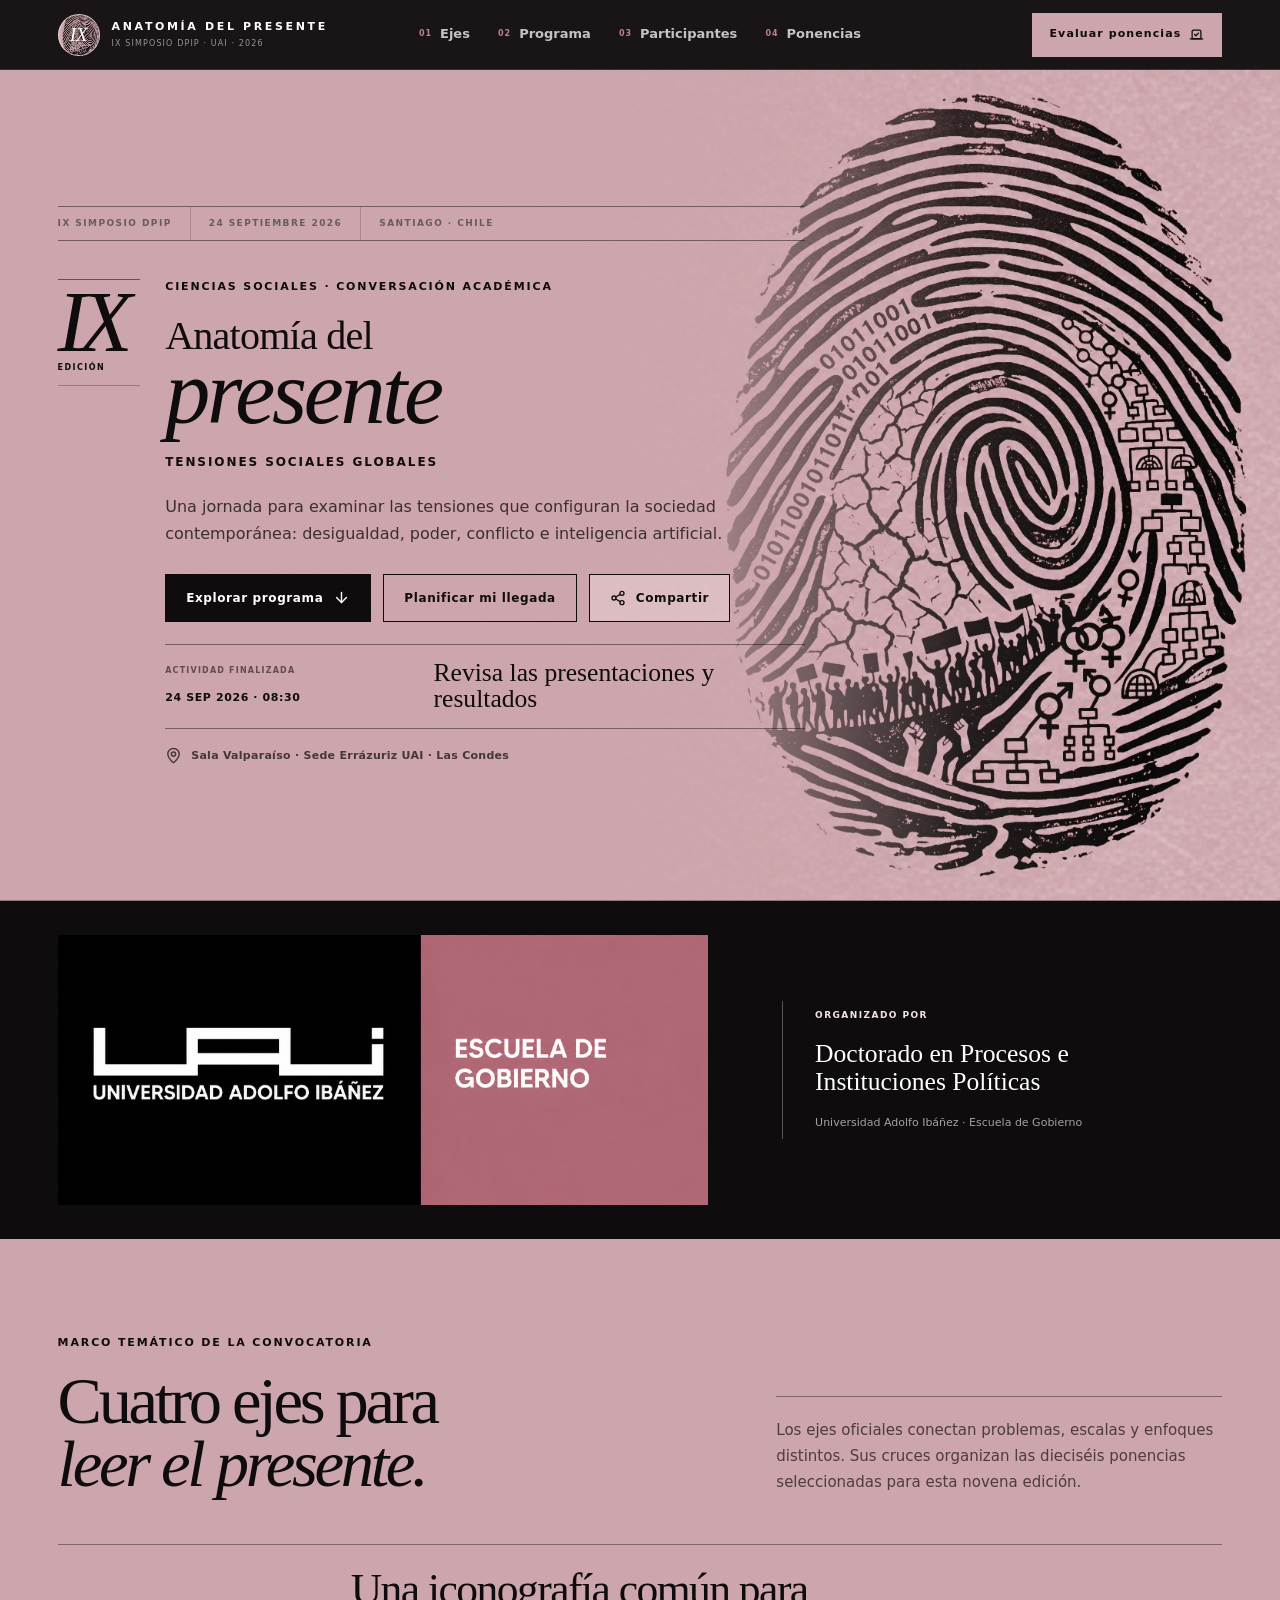
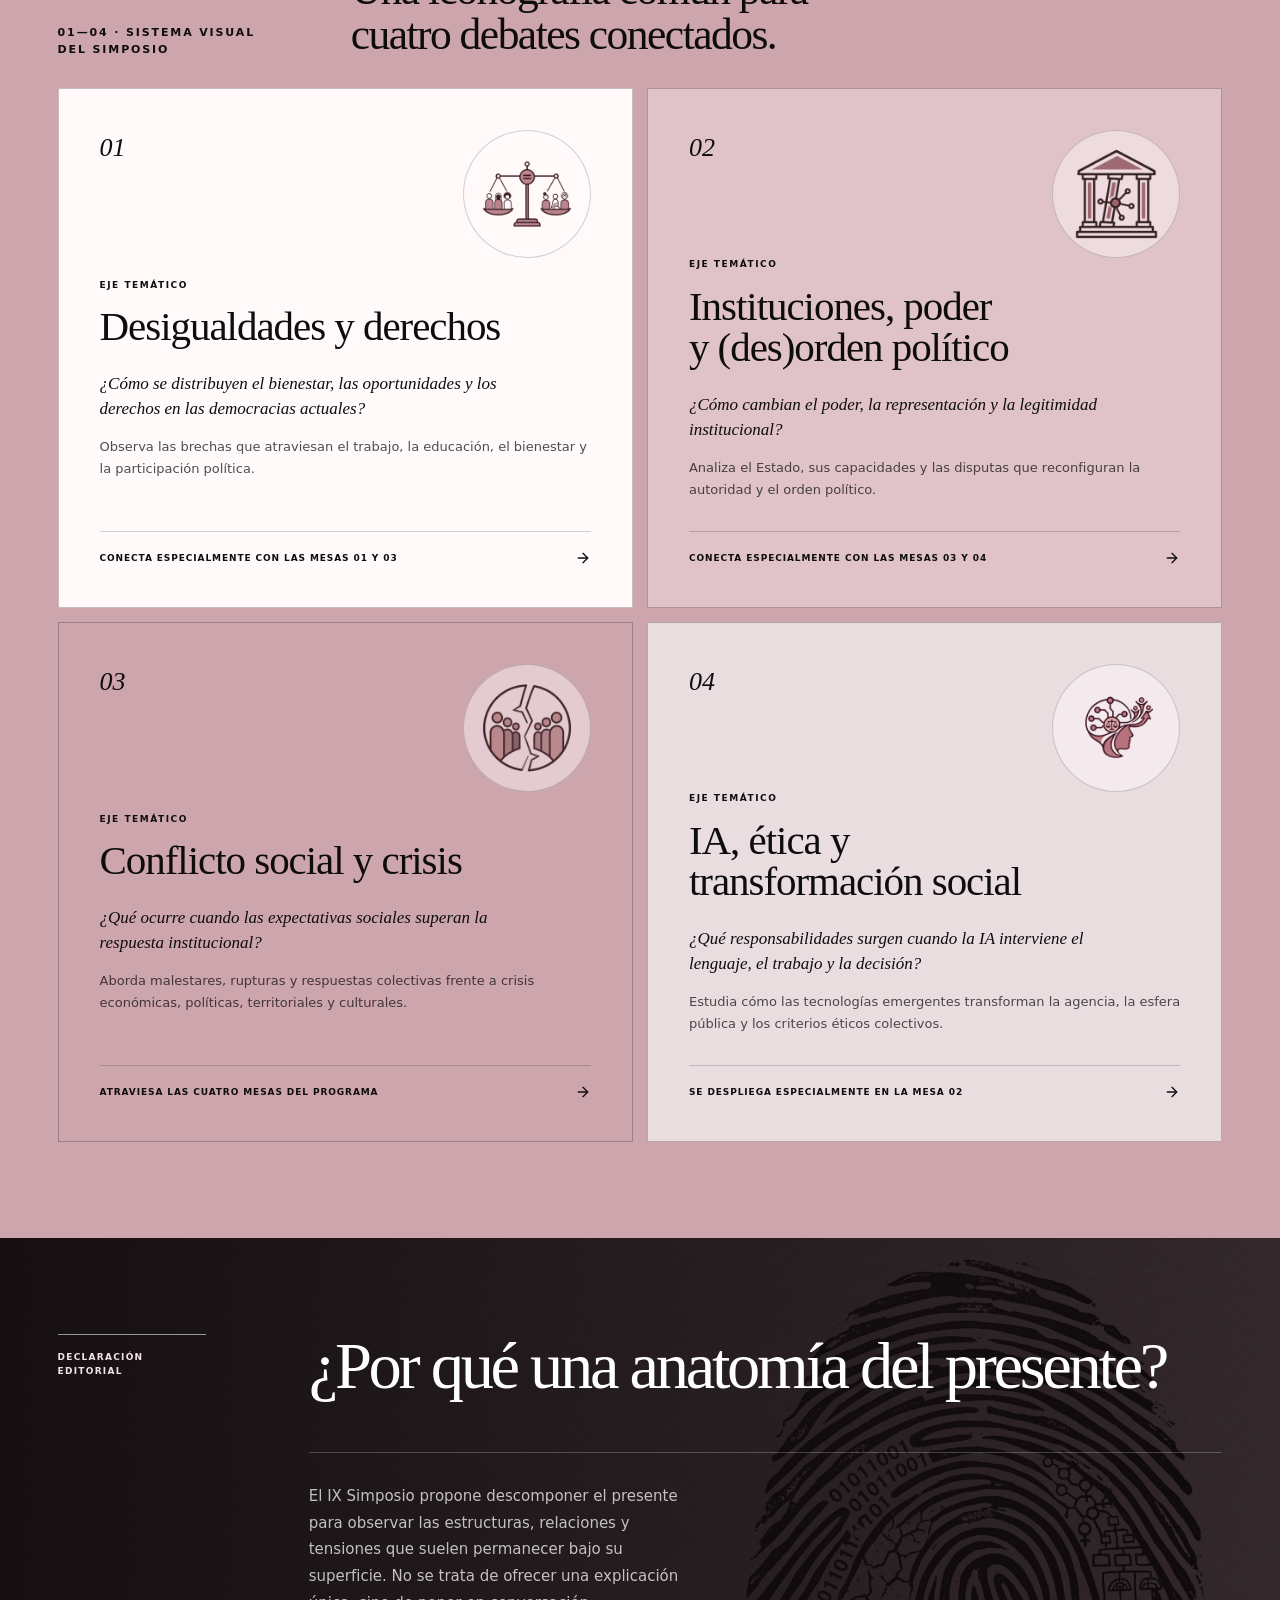
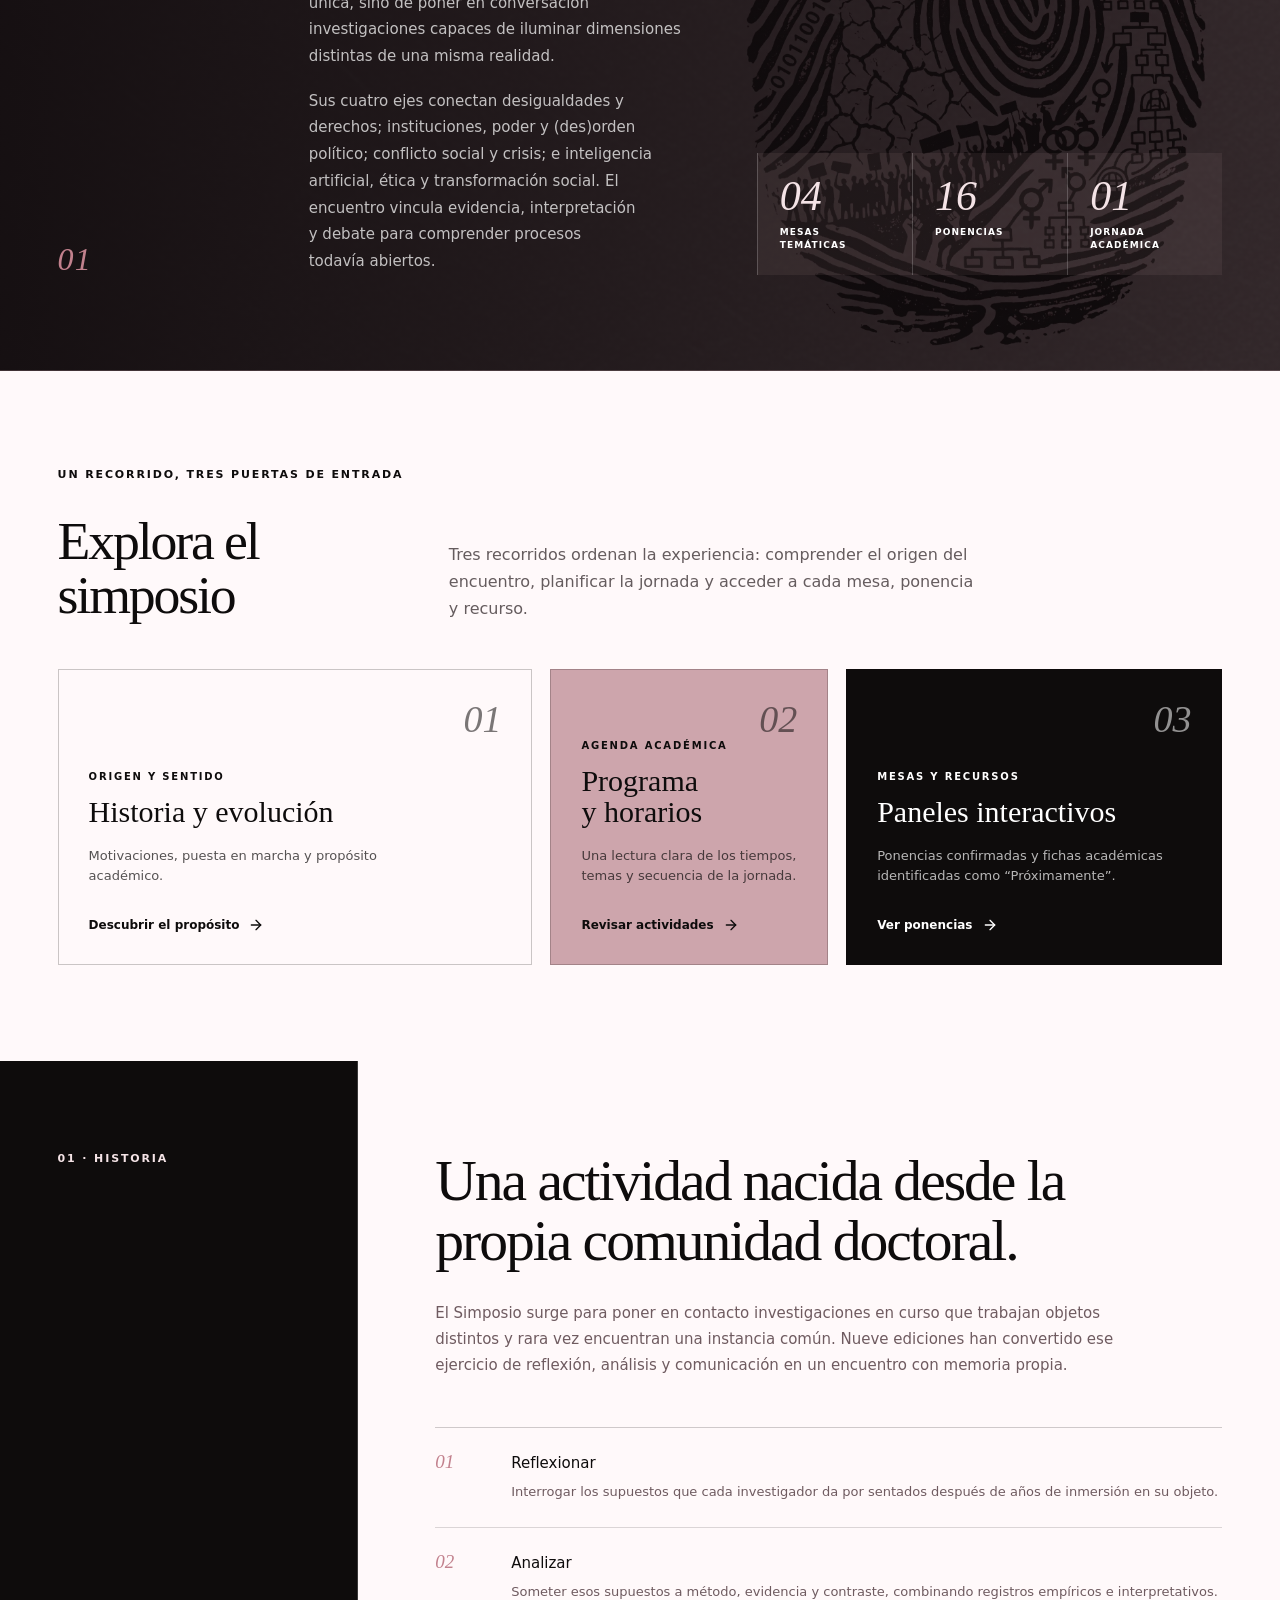
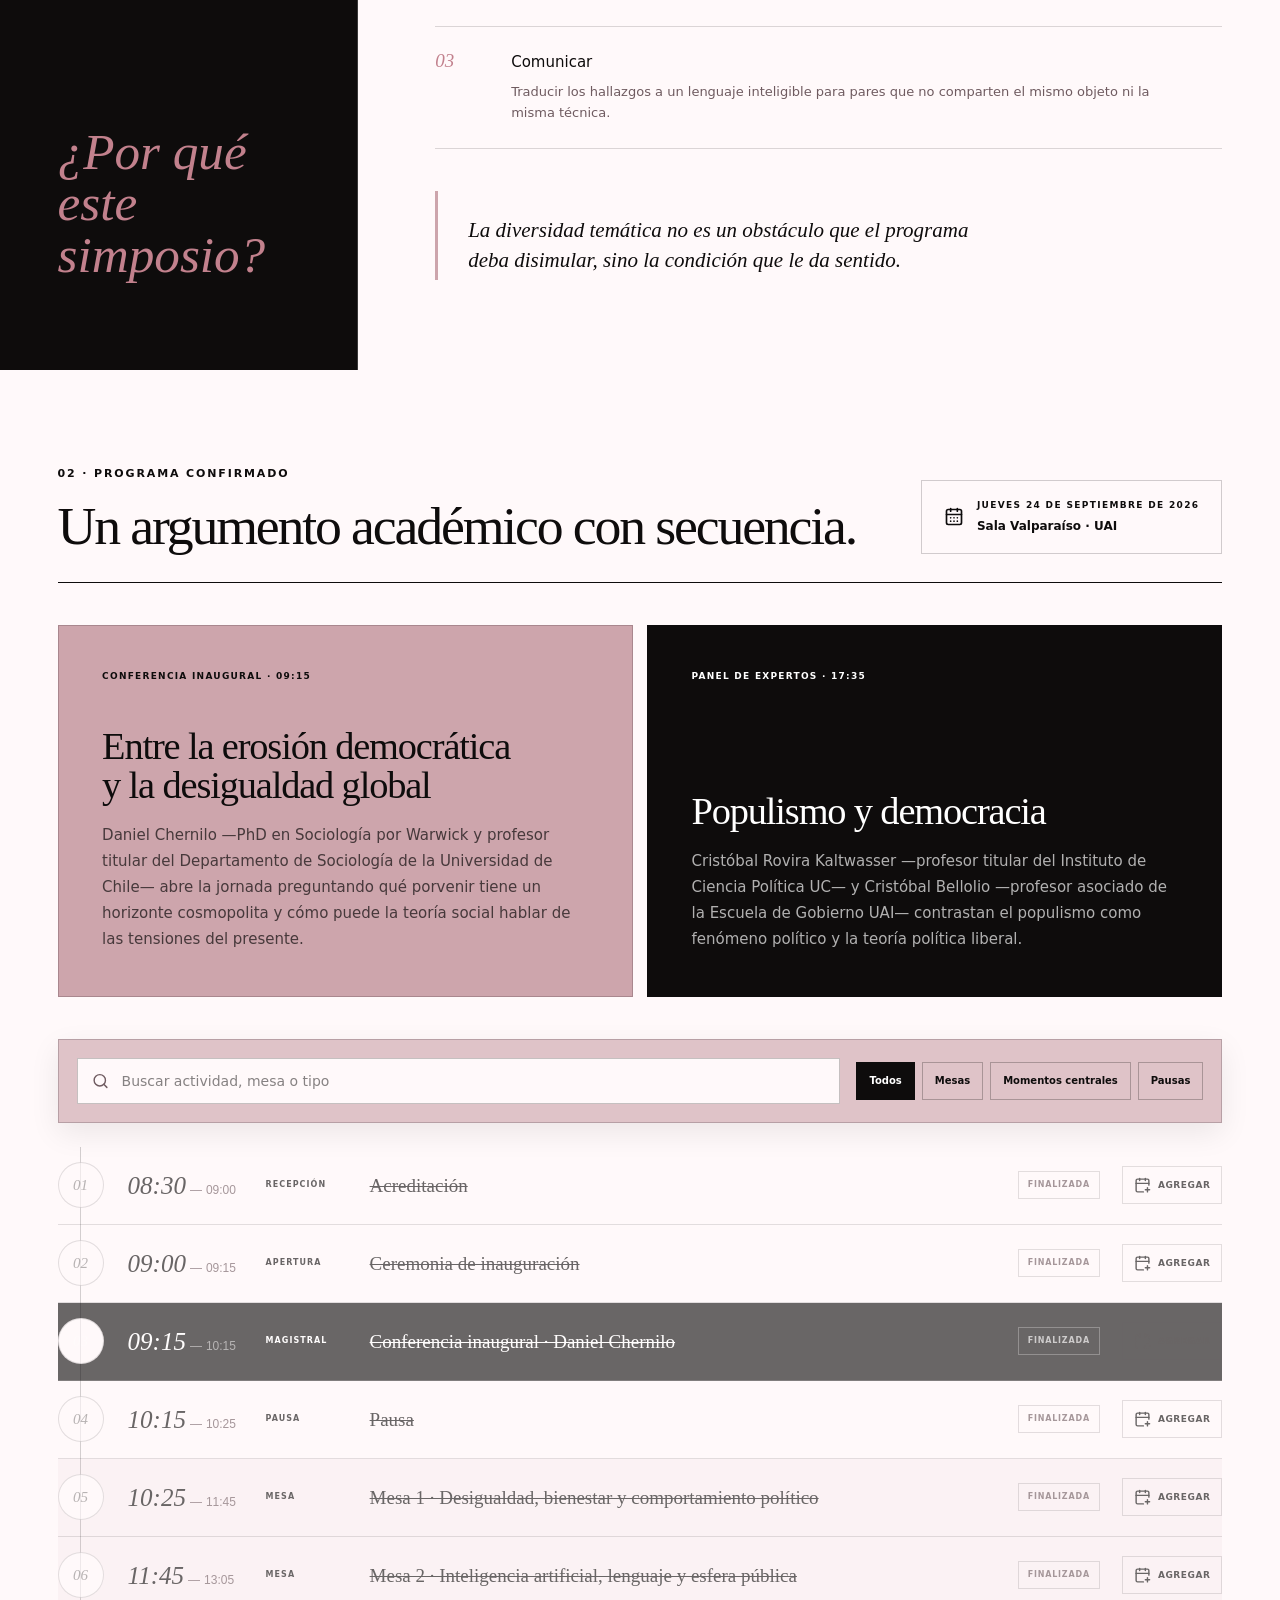
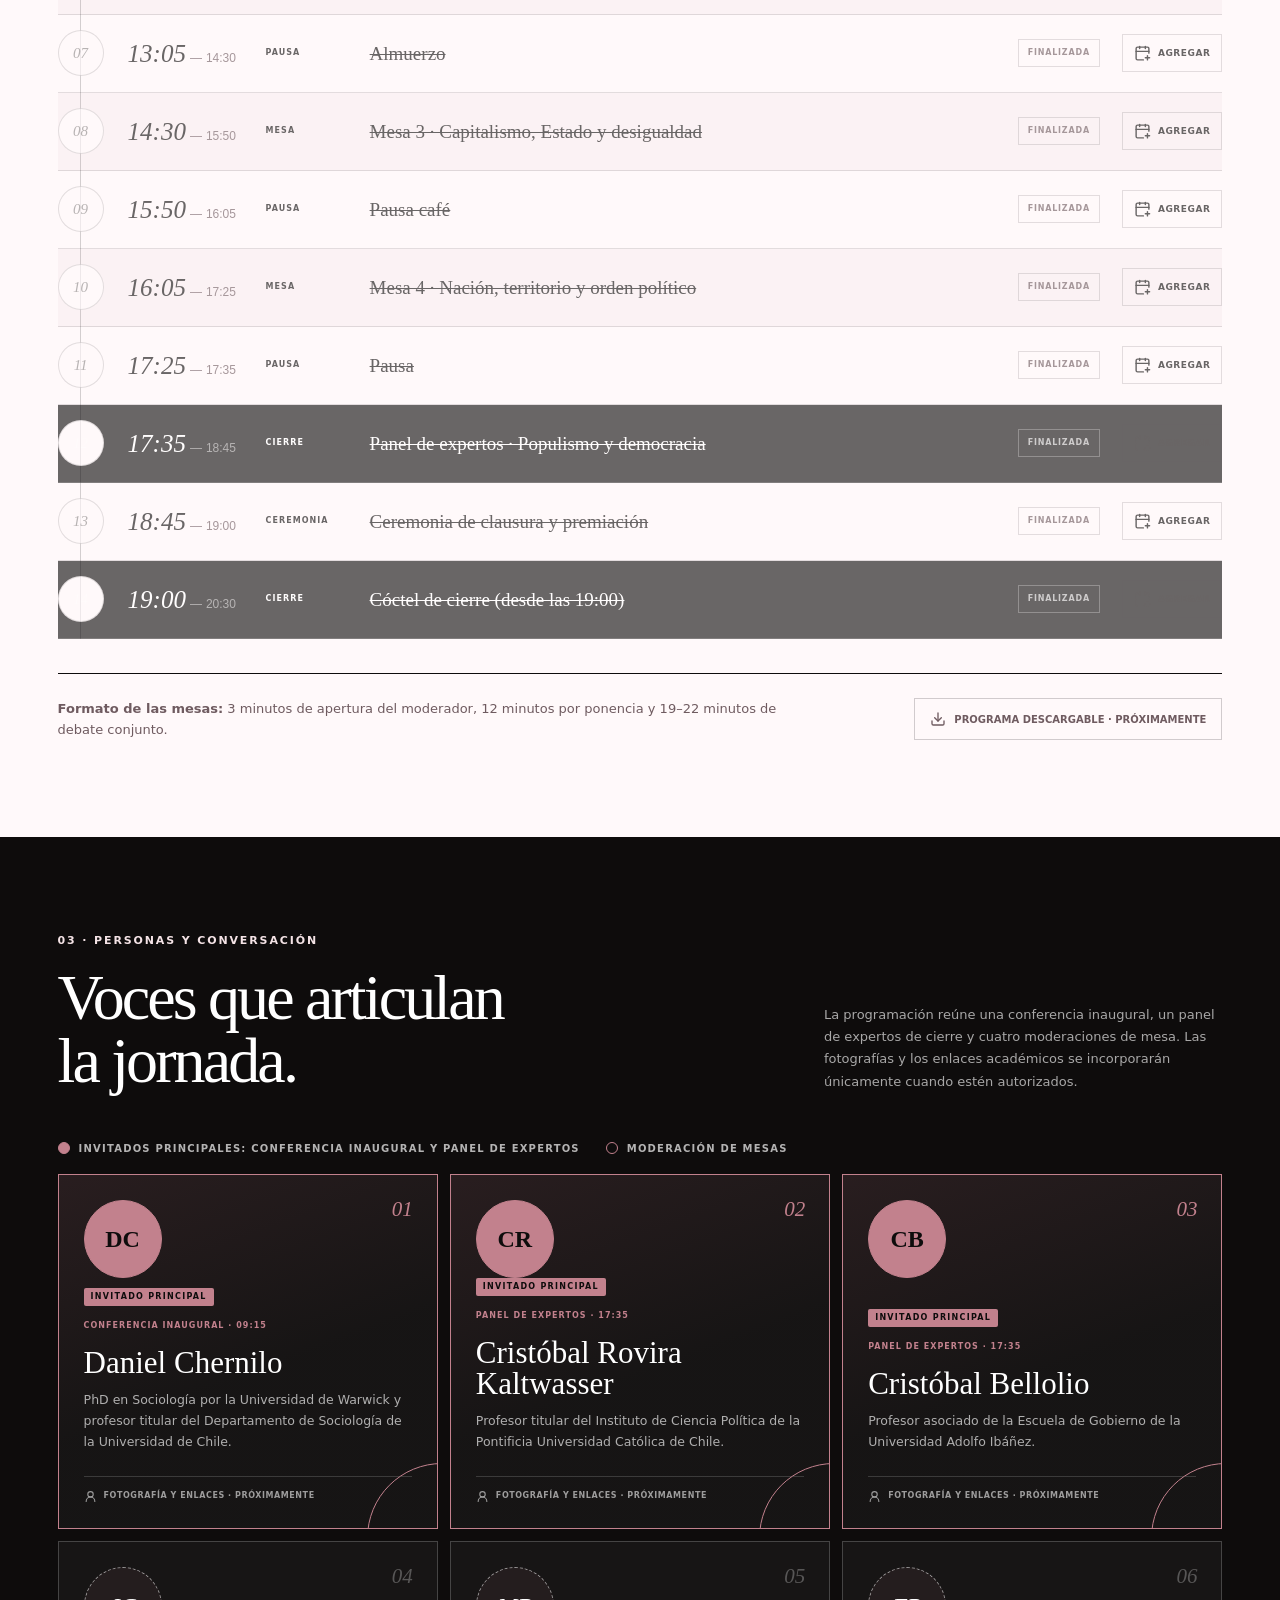
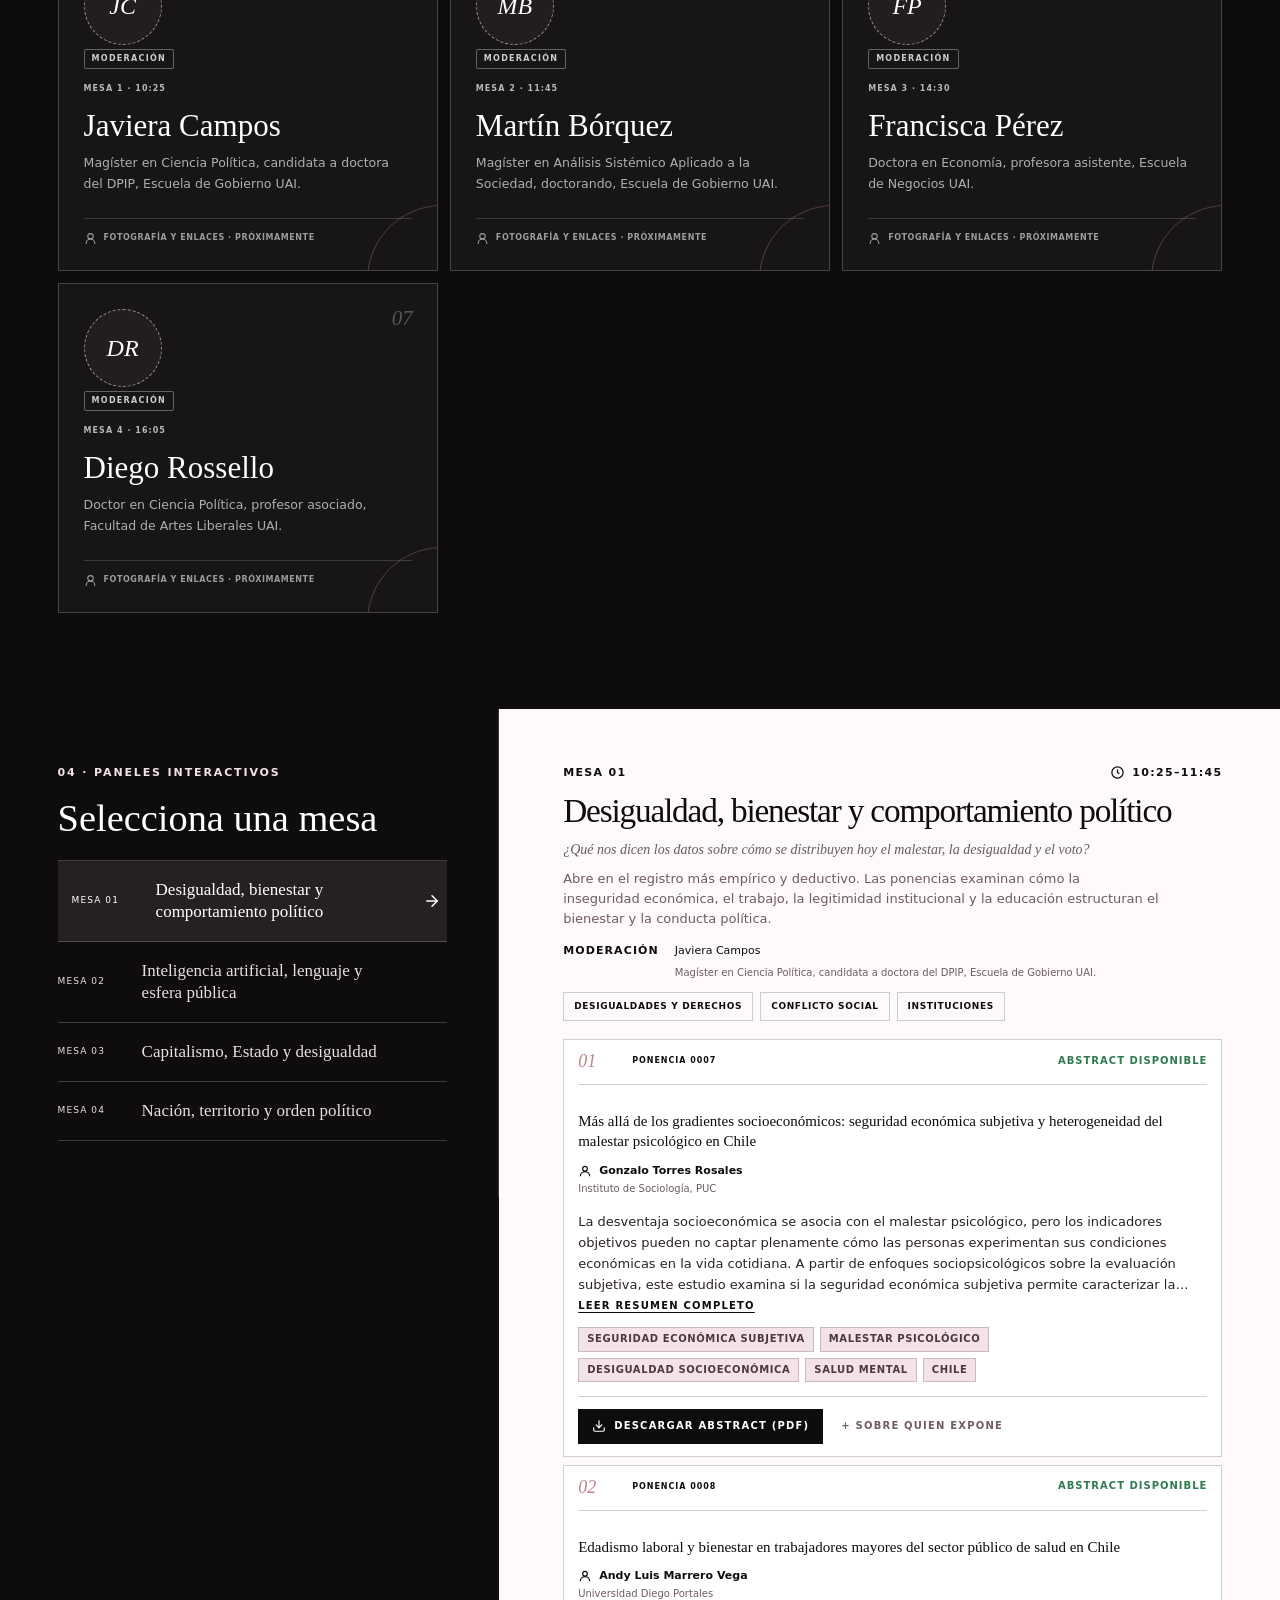
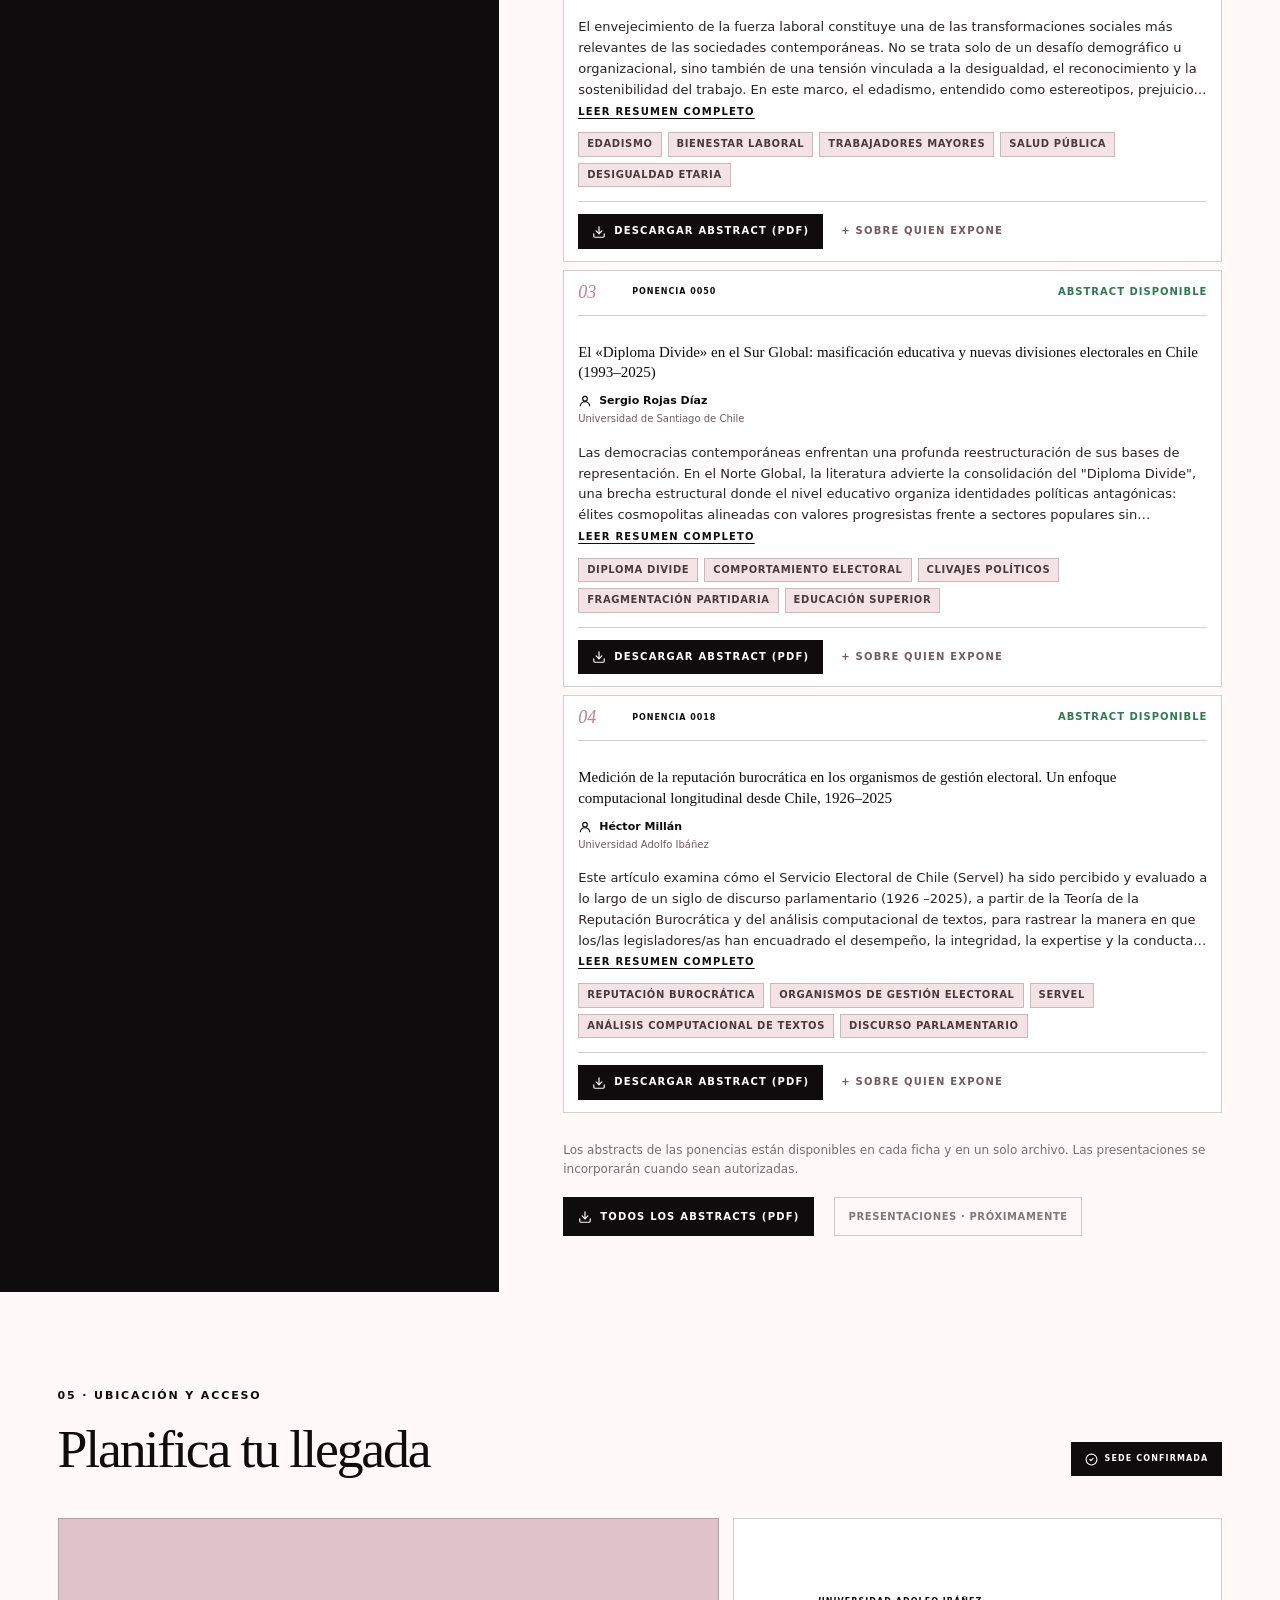
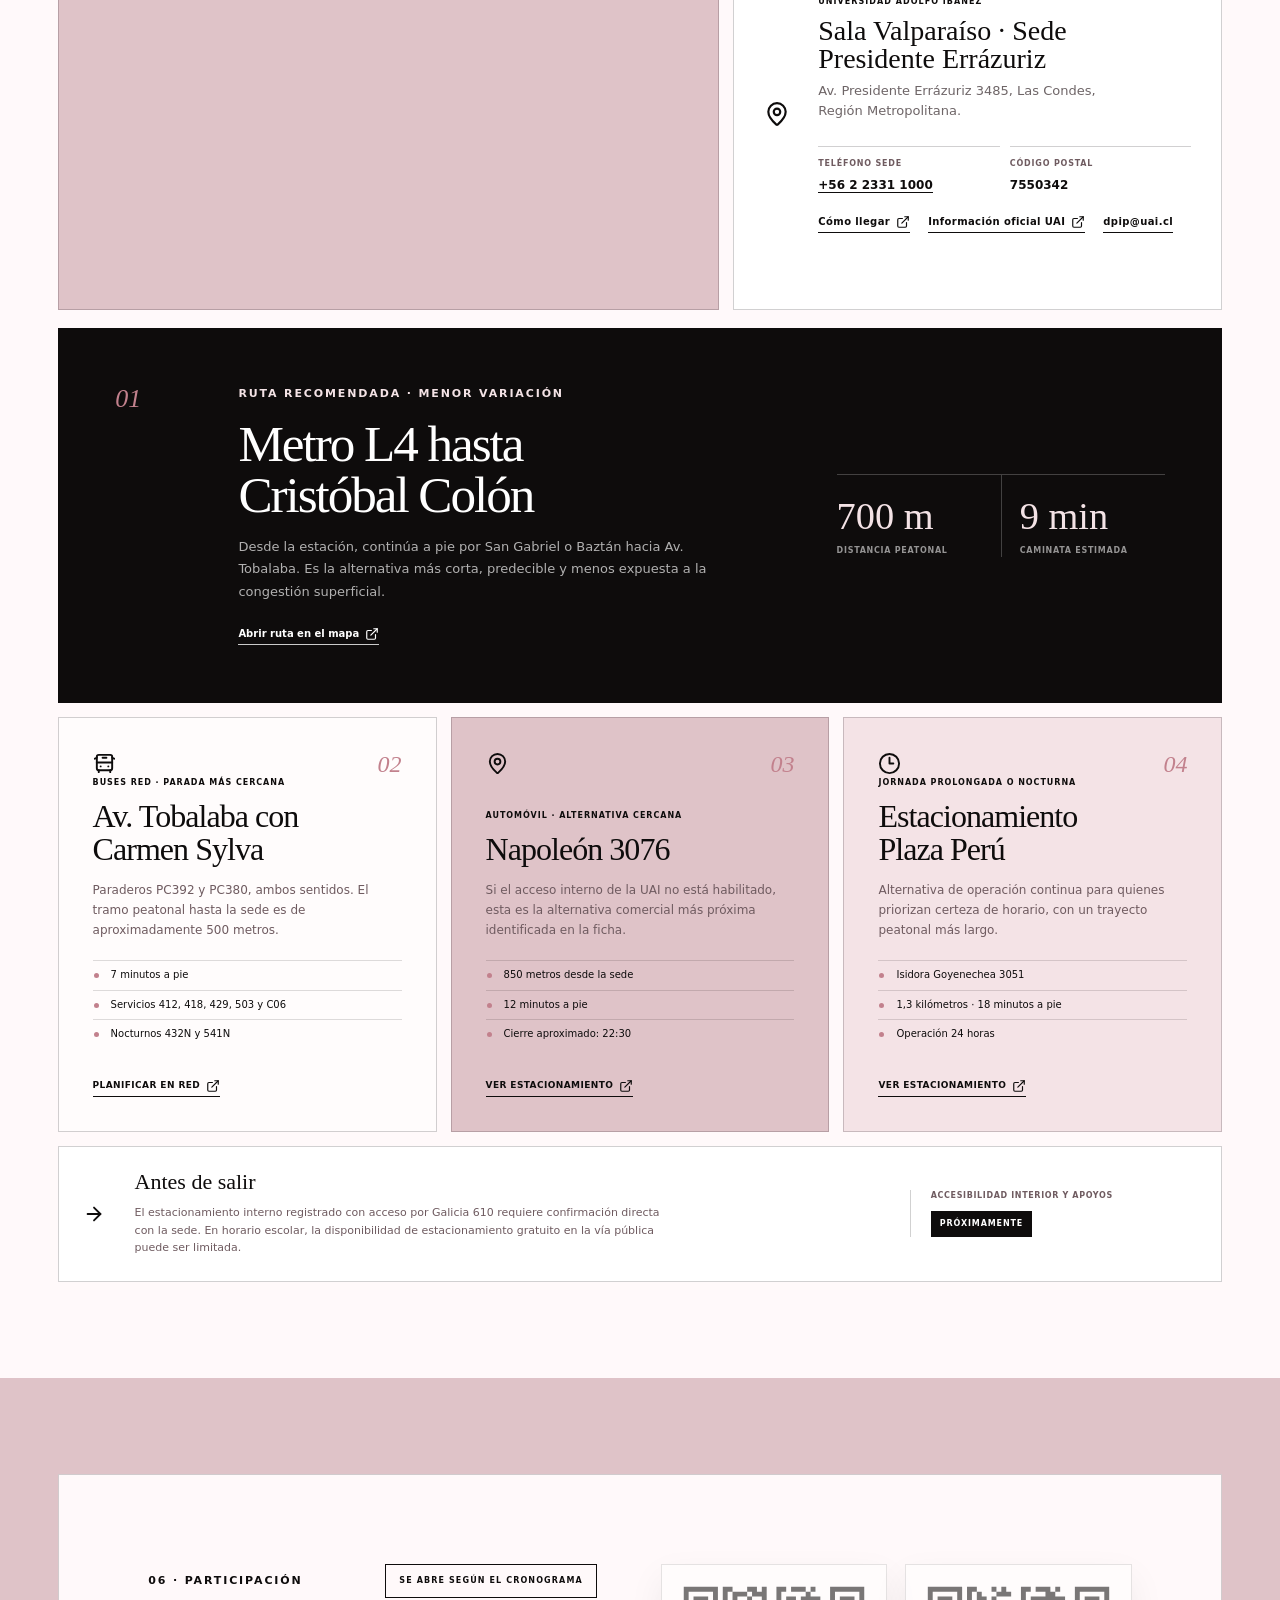
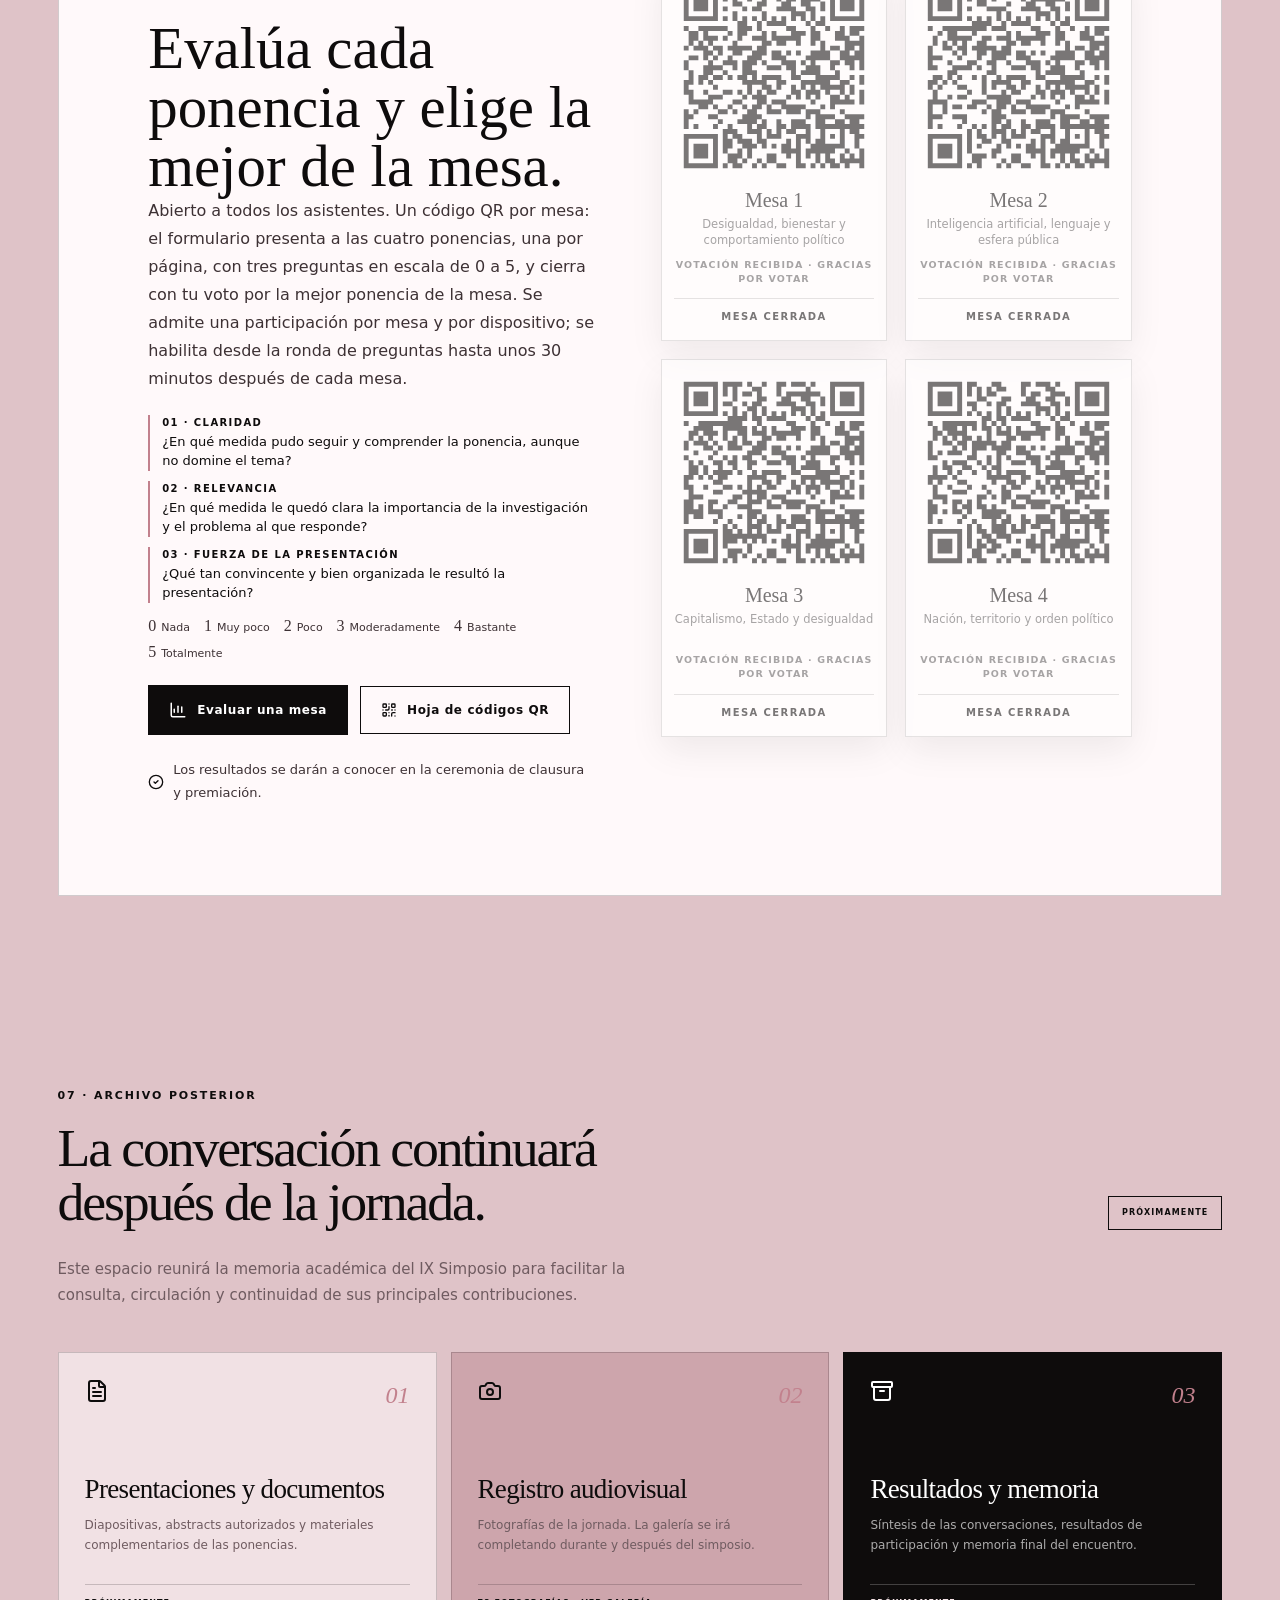
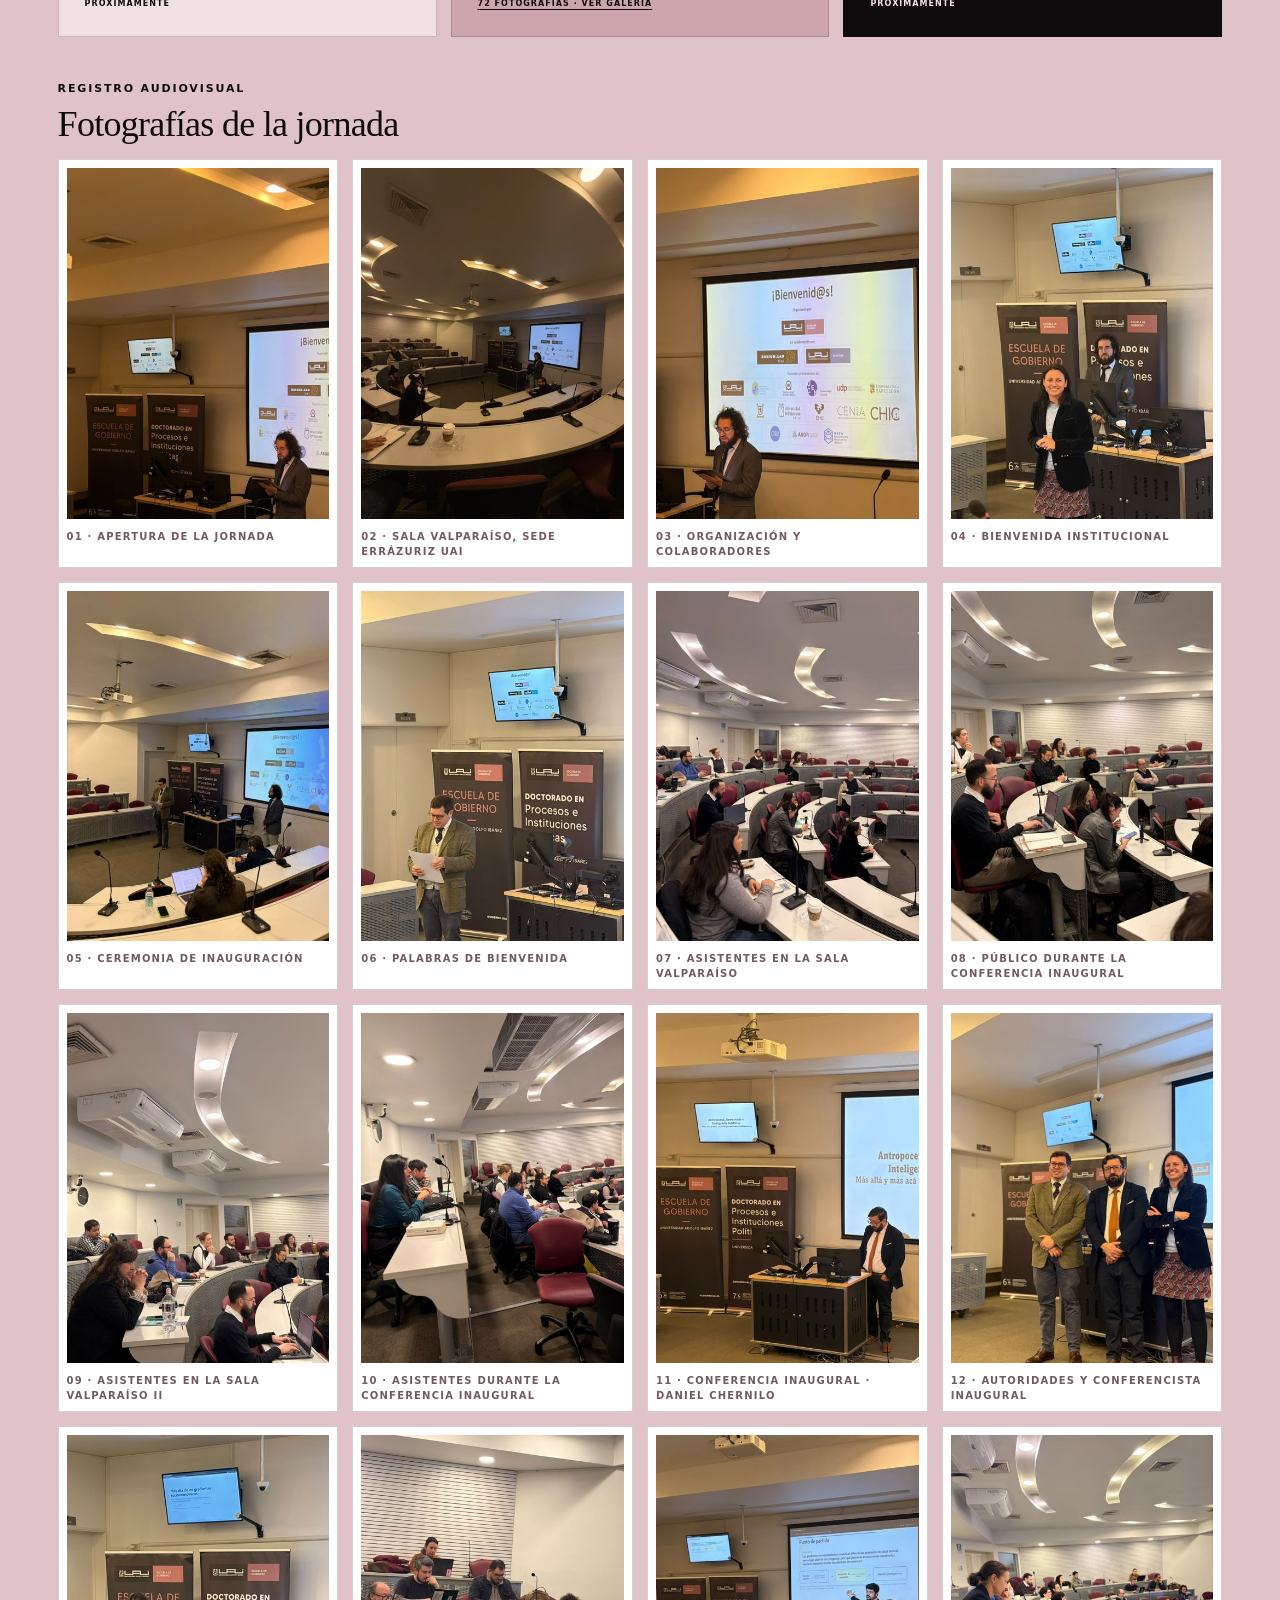
==== index.html @ 87718dfd "Galería: Mesa 4, ponencia de Paz Orellana (fotos 71 y 72) Co-Authored-By: Claude Opus 5.5 <noreply@a" ====
<!DOCTYPE html><html lang="es" data-version="descargable"><head><meta charSet="utf-8"/><meta name="viewport" content="width=device-width, initial-scale=1"/><title>IX Simposio DPIP | Anatomía del presente</title><meta name="description" content="Tensiones sociales globales: desigualdades y derechos; instituciones y poder; conflicto y crisis; IA, ética y transformación social."/><meta name="robots" content="index, follow"/><meta property="og:title" content="IX Simposio · Anatomía del presente"/><meta property="og:description" content="Tensiones sociales globales · 24 de septiembre de 2026 · Escuela de Gobierno UAI."/><meta property="og:url" content="https://osvaldomanan.github.io/IX-Simposio-DPIP/"/><meta property="og:site_name" content="IX Simposio DPIP"/><meta property="og:type" content="website"/><meta property="og:locale" content="es_CL"/><meta property="og:image" content="https://osvaldomanan.github.io/IX-Simposio-DPIP/assets/og-simposio.jpg"/><meta property="og:image:width" content="1200"/><meta property="og:image:height" content="630"/><meta property="og:image:alt" content="IX Simposio Anatomía del presente"/><meta name="twitter:card" content="summary_large_image"/><meta name="twitter:title" content="IX Simposio · Anatomía del presente"/><meta name="twitter:description" content="Tensiones sociales globales · 24 de septiembre de 2026 · Escuela de Gobierno UAI."/><meta name="twitter:image" content="https://osvaldomanan.github.io/IX-Simposio-DPIP/assets/og-simposio.jpg"/><link rel="shortcut icon" href="favicon.svg"/><link rel="icon" href="favicon.svg" type="image/svg+xml"/><link rel="canonical" href="https://osvaldomanan.github.io/IX-Simposio-DPIP/"/>
<style>/*! tailwindcss v4.2.1 | MIT License | https://tailwindcss.com */
@layer properties{@supports (((-webkit-hyphens:none)) and (not (margin-trim:inline))) or ((-moz-orient:inline) and (not (color:rgb(from red r g b)))){:root,:host{--shimmer-angle:20deg}*,:before,:after,::backdrop{--tw-translate-x:0;--tw-translate-y:0;--tw-translate-z:0;--tw-rotate-x:initial;--tw-rotate-y:initial;--tw-rotate-z:initial;--tw-skew-x:initial;--tw-skew-y:initial;--tw-scroll-snap-strictness:proximity;--tw-space-x-reverse:0;--tw-border-style:solid;--tw-leading:initial;--tw-font-weight:initial;--tw-tracking:initial;--tw-ordinal:initial;--tw-slashed-zero:initial;--tw-numeric-figure:initial;--tw-numeric-spacing:initial;--tw-numeric-fraction:initial;--tw-shadow:0 0 #0000;--tw-shadow-color:initial;--tw-shadow-alpha:100%;--tw-inset-shadow:0 0 #0000;--tw-inset-shadow-color:initial;--tw-inset-shadow-alpha:100%;--tw-ring-color:initial;--tw-ring-shadow:0 0 #0000;--tw-inset-ring-color:initial;--tw-inset-ring-shadow:0 0 #0000;--tw-ring-inset:initial;--tw-ring-offset-width:0px;--tw-ring-offset-color:#fff;--tw-ring-offset-shadow:0 0 #0000;--tw-outline-style:solid;--tw-blur:initial;--tw-brightness:initial;--tw-contrast:initial;--tw-grayscale:initial;--tw-hue-rotate:initial;--tw-invert:initial;--tw-opacity:initial;--tw-saturate:initial;--tw-sepia:initial;--tw-drop-shadow:initial;--tw-drop-shadow-color:initial;--tw-drop-shadow-alpha:100%;--tw-drop-shadow-size:initial;--tw-duration:initial;--tw-ease:initial;--tw-content:"";--tw-scale-x:1;--tw-scale-y:1;--tw-scale-z:1;--tw-animation-delay:0s;--tw-animation-direction:normal;--tw-animation-duration:initial;--tw-animation-fill-mode:none;--tw-animation-iteration-count:1;--tw-enter-blur:0;--tw-enter-opacity:1;--tw-enter-rotate:0;--tw-enter-scale:1;--tw-enter-translate-x:0;--tw-enter-translate-y:0;--tw-exit-blur:0;--tw-exit-opacity:1;--tw-exit-rotate:0;--tw-exit-scale:1;--tw-exit-translate-x:0;--tw-exit-translate-y:0;--scroll-fade-t:0px;--scroll-fade-b:0px;--scroll-fade-s:0px;--scroll-fade-e:0px;--scroll-fade-mask:initial;--shimmer-image:initial;--shimmer-text-fill:initial}}}@layer theme{:root,:host{--font-sans:ui-sans-serif, system-ui, sans-serif, "Apple Color Emoji", "Segoe UI Emoji", "Segoe UI Symbol", "Noto Color Emoji";--font-mono:ui-monospace, SFMono-Regular, Menlo, Monaco, Consolas, "Liberation Mono", "Courier New", monospace;--color-black:#000;--color-white:#fff;--spacing:.25rem;--container-xs:20rem;--container-sm:24rem;--container-lg:32rem;--text-xs:.75rem;--text-xs--line-height:calc(1 / .75);--text-sm:.875rem;--text-sm--line-height:calc(1.25 / .875);--text-base:1rem;--text-base--line-height:calc(1.5 / 1);--text-lg:1.125rem;--text-lg--line-height:calc(1.75 / 1.125);--font-weight-normal:400;--font-weight-medium:500;--font-weight-semibold:600;--tracking-tight:-.025em;--tracking-widest:.1em;--leading-tight:1.25;--leading-snug:1.375;--leading-normal:1.5;--leading-relaxed:1.625;--radius-xs:.125rem;--radius-sm:.25rem;--radius-md:.375rem;--radius-lg:.5rem;--radius-xl:.75rem;--ease-in-out:cubic-bezier(.4, 0, .2, 1);--animate-spin:spin 1s linear infinite;--animate-pulse:pulse 2s cubic-bezier(.4, 0, .6, 1) infinite;--aspect-video:16 / 9;--default-transition-duration:.15s;--default-transition-timing-function:cubic-bezier(.4, 0, .2, 1);--default-font-family:var(--font-sans);--default-mono-font-family:var(--font-mono)}}@layer base{*,:after,:before,::backdrop{box-sizing:border-box;border:0 solid;margin:0;padding:0}::file-selector-button{box-sizing:border-box;border:0 solid;margin:0;padding:0}html,:host{-webkit-text-size-adjust:100%;tab-size:4;line-height:1.5;font-family:var(--default-font-family,ui-sans-serif, system-ui, sans-serif, "Apple Color Emoji", "Segoe UI Emoji", "Segoe UI Symbol", "Noto Color Emoji");font-feature-settings:var(--default-font-feature-settings,normal);font-variation-settings:var(--default-font-variation-settings,normal);-webkit-tap-highlight-color:transparent}hr{height:0;color:inherit;border-top-width:1px}abbr:where([title]){-webkit-text-decoration:underline dotted;text-decoration:underline dotted}h1,h2,h3,h4,h5,h6{font-size:inherit;font-weight:inherit}a{color:inherit;-webkit-text-decoration:inherit;-webkit-text-decoration:inherit;-webkit-text-decoration:inherit;-webkit-text-decoration:inherit;text-decoration:inherit}b,strong{font-weight:bolder}code,kbd,samp,pre{font-family:var(--default-mono-font-family,ui-monospace, SFMono-Regular, Menlo, Monaco, Consolas, "Liberation Mono", "Courier New", monospace);font-feature-settings:var(--default-mono-font-feature-settings,normal);font-variation-settings:var(--default-mono-font-variation-settings,normal);font-size:1em}small{font-size:80%}sub,sup{vertical-align:baseline;font-size:75%;line-height:0;position:relative}sub{bottom:-.25em}sup{top:-.5em}table{text-indent:0;border-color:inherit;border-collapse:collapse}:-moz-focusring{outline:auto}progress{vertical-align:baseline}summary{display:list-item}ol,ul,menu{list-style:none}img,svg,video,canvas,audio,iframe,embed,object{vertical-align:middle;display:block}img,video{max-width:100%;height:auto}button,input,select,optgroup,textarea{font:inherit;font-feature-settings:inherit;font-variation-settings:inherit;letter-spacing:inherit;color:inherit;opacity:1;background-color:#0000;border-radius:0}::file-selector-button{font:inherit;font-feature-settings:inherit;font-variation-settings:inherit;letter-spacing:inherit;color:inherit;opacity:1;background-color:#0000;border-radius:0}:where(select:is([multiple],[size])) optgroup{font-weight:bolder}:where(select:is([multiple],[size])) optgroup option{padding-inline-start:20px}::file-selector-button{margin-inline-end:4px}::placeholder{opacity:1}@supports (not ((-webkit-appearance:-apple-pay-button))) or (contain-intrinsic-size:1px){::placeholder{color:currentColor}@supports (color:color-mix(in lab, red, red)){::placeholder{color:color-mix(in oklab, currentcolor 50%, transparent)}}}textarea{resize:vertical}::-webkit-search-decoration{-webkit-appearance:none}::-webkit-date-and-time-value{min-height:1lh;text-align:inherit}::-webkit-datetime-edit{display:inline-flex}::-webkit-datetime-edit-fields-wrapper{padding:0}::-webkit-datetime-edit{padding-block:0}::-webkit-datetime-edit-year-field{padding-block:0}::-webkit-datetime-edit-month-field{padding-block:0}::-webkit-datetime-edit-day-field{padding-block:0}::-webkit-datetime-edit-hour-field{padding-block:0}::-webkit-datetime-edit-minute-field{padding-block:0}::-webkit-datetime-edit-second-field{padding-block:0}::-webkit-datetime-edit-millisecond-field{padding-block:0}::-webkit-datetime-edit-meridiem-field{padding-block:0}::-webkit-calendar-picker-indicator{line-height:1}:-moz-ui-invalid{box-shadow:none}button,input:where([type=button],[type=reset],[type=submit]){appearance:button}::file-selector-button{appearance:button}::-webkit-inner-spin-button{height:auto}::-webkit-outer-spin-button{height:auto}[hidden]:where(:not([hidden=until-found])){display:none!important}}@layer components;@layer utilities{.\@container\/card-header{container:card-header/inline-size}.\@container\/field-group{container:field-group/inline-size}.pointer-events-none{pointer-events:none}.invisible{visibility:hidden}.visible{visibility:visible}.sr-only{clip-path:inset(50%);white-space:nowrap;border-width:0;width:1px;height:1px;margin:-1px;padding:0;position:absolute;overflow:hidden}.absolute{position:absolute}.fixed{position:fixed}.relative{position:relative}.inset-0{inset:calc(var(--spacing) * 0)}.inset-x-0{inset-inline:calc(var(--spacing) * 0)}.inset-y-0{inset-block:calc(var(--spacing) * 0)}.inset-s-1\/2{inset-inline-start:50%}.start{inset-inline-start:var(--spacing)}.end{inset-inline-end:var(--spacing)}.-top-12{top:calc(var(--spacing) * -12)}.top-0{top:calc(var(--spacing) * 0)}.top-1\.5{top:calc(var(--spacing) * 1.5)}.top-1\/2{top:50%}.top-3\.5{top:calc(var(--spacing) * 3.5)}.top-4{top:calc(var(--spacing) * 4)}.top-\[1px\]{top:1px}.top-\[50\%\]{top:50%}.top-\[60\%\]{top:60%}.top-full{top:100%}.-right-12{right:calc(var(--spacing) * -12)}.right-0{right:calc(var(--spacing) * 0)}.right-1{right:calc(var(--spacing) * 1)}.right-2{right:calc(var(--spacing) * 2)}.right-3{right:calc(var(--spacing) * 3)}.right-3\.5{right:calc(var(--spacing) * 3.5)}.right-4{right:calc(var(--spacing) * 4)}.-bottom-12{bottom:calc(var(--spacing) * -12)}.bottom-0{bottom:calc(var(--spacing) * 0)}.-left-12{left:calc(var(--spacing) * -12)}.left-0{left:calc(var(--spacing) * 0)}.left-1\/2{left:50%}.left-2{left:calc(var(--spacing) * 2)}.left-3{left:calc(var(--spacing) * 3)}.left-\[50\%\]{left:50%}.isolate{isolation:isolate}.z-10{z-index:10}.z-20{z-index:20}.z-50{z-index:50}.z-\[1\]{z-index:1}.order-first{order:-9999}.order-last{order:9999}.col-start-2{grid-column-start:2}.row-span-2{grid-row:span 2/span 2}.row-start-1{grid-row-start:1}.m-0\!{margin:calc(var(--spacing) * 0)!important}.-mx-1{margin-inline:calc(var(--spacing) * -1)}.mx-2{margin-inline:calc(var(--spacing) * 2)}.mx-3\.5{margin-inline:calc(var(--spacing) * 3.5)}.mx-auto{margin-inline:auto}.-my-2{margin-block:calc(var(--spacing) * -2)}.my-0{margin-block:calc(var(--spacing) * 0)}.my-0\.5{margin-block:calc(var(--spacing) * .5)}.my-1{margin-block:calc(var(--spacing) * 1)}.-mt-4{margin-top:calc(var(--spacing) * -4)}.mt-0\.5{margin-top:calc(var(--spacing) * .5)}.mt-1\.5{margin-top:calc(var(--spacing) * 1.5)}.mt-2{margin-top:calc(var(--spacing) * 2)}.mt-4{margin-top:calc(var(--spacing) * 4)}.mt-auto{margin-top:auto}.mb-2{margin-bottom:calc(var(--spacing) * 2)}.mb-3{margin-bottom:calc(var(--spacing) * 3)}.-ml-1{margin-left:calc(var(--spacing) * -1)}.-ml-4{margin-left:calc(var(--spacing) * -4)}.ml-1{margin-left:calc(var(--spacing) * 1)}.ml-4{margin-left:calc(var(--spacing) * 4)}.ml-auto{margin-left:auto}.line-clamp-1{-webkit-line-clamp:1;-webkit-box-orient:vertical;display:-webkit-box;overflow:hidden}.line-clamp-2{-webkit-line-clamp:2;-webkit-box-orient:vertical;display:-webkit-box;overflow:hidden}.block{display:block}.contents{display:contents}.flex{display:flex}.grid{display:grid}.hidden{display:none}.inline-flex{display:inline-flex}.table{display:table}.table-caption{display:table-caption}.table-cell{display:table-cell}.table-row{display:table-row}.field-sizing-content{field-sizing:content}.aspect-square{aspect-ratio:1}.aspect-video{aspect-ratio:var(--aspect-video)}.size-\(--cell-size\){width:var(--cell-size);height:var(--cell-size)}.size-2{width:calc(var(--spacing) * 2);height:calc(var(--spacing) * 2)}.size-2\.5{width:calc(var(--spacing) * 2.5);height:calc(var(--spacing) * 2.5)}.size-3{width:calc(var(--spacing) * 3);height:calc(var(--spacing) * 3)}.size-3\.5{width:calc(var(--spacing) * 3.5);height:calc(var(--spacing) * 3.5)}.size-4{width:calc(var(--spacing) * 4);height:calc(var(--spacing) * 4)}.size-6{width:calc(var(--spacing) * 6);height:calc(var(--spacing) * 6)}.size-7{width:calc(var(--spacing) * 7);height:calc(var(--spacing) * 7)}.size-8{width:calc(var(--spacing) * 8);height:calc(var(--spacing) * 8)}.size-9{width:calc(var(--spacing) * 9);height:calc(var(--spacing) * 9)}.size-10{width:calc(var(--spacing) * 10);height:calc(var(--spacing) * 10)}.size-16{width:calc(var(--spacing) * 16);height:calc(var(--spacing) * 16)}.size-auto{width:auto;height:auto}.size-full{width:100%;height:100%}.h-\(--cell-size\){height:var(--cell-size)}.h-1\.5{height:calc(var(--spacing) * 1.5)}.h-2{height:calc(var(--spacing) * 2)}.h-2\.5{height:calc(var(--spacing) * 2.5)}.h-4{height:calc(var(--spacing) * 4)}.h-5{height:calc(var(--spacing) * 5)}.h-6{height:calc(var(--spacing) * 6)}.h-7{height:calc(var(--spacing) * 7)}.h-8{height:calc(var(--spacing) * 8)}.h-9{height:calc(var(--spacing) * 9)}.h-10{height:calc(var(--spacing) * 10)}.h-12{height:calc(var(--spacing) * 12)}.h-\[calc\(--spacing\(5\.5\)\)\]{height:calc(calc(var(--spacing) * 5.5))}.h-\[calc\(100\%-1px\)\]{height:calc(100% - 1px)}.h-\[var\(--radix-navigation-menu-viewport-height\)\]{height:var(--radix-navigation-menu-viewport-height)}.h-\[var\(--radix-select-trigger-height\)\]{height:var(--radix-select-trigger-height)}.h-auto{height:auto}.h-full{height:100%}.h-max{height:max-content}.h-px{height:1px}.h-svh{height:100svh}.max-h-\(--radix-context-menu-content-available-height\){max-height:var(--radix-context-menu-content-available-height)}.max-h-\(--radix-dropdown-menu-content-available-height\){max-height:var(--radix-dropdown-menu-content-available-height)}.max-h-\(--radix-select-content-available-height\){max-height:var(--radix-select-content-available-height)}.max-h-96{max-height:calc(var(--spacing) * 96)}.max-h-\[300px\]{max-height:300px}.max-h-\[min\(calc\(--spacing\(96\)---spacing\(9\)\)\,calc\(var\(--available-height\)---spacing\(9\)\)\)\]{max-height:min(calc(calc(var(--spacing) * 96) - calc(var(--spacing) * 9)), calc(var(--available-height) - calc(var(--spacing) * 9)))}.min-h-0{min-height:calc(var(--spacing) * 0)}.min-h-4{min-height:calc(var(--spacing) * 4)}.min-h-9{min-height:calc(var(--spacing) * 9)}.min-h-16{min-height:calc(var(--spacing) * 16)}.min-h-full{min-height:100%}.min-h-svh{min-height:100svh}.w-\(--anchor-width\){width:var(--anchor-width)}.w-\(--cell-size\){width:var(--cell-size)}.w-\(--sidebar-width\){width:var(--sidebar-width)}.w-0{width:calc(var(--spacing) * 0)}.w-1{width:calc(var(--spacing) * 1)}.w-2{width:calc(var(--spacing) * 2)}.w-2\.5{width:calc(var(--spacing) * 2.5)}.w-3{width:calc(var(--spacing) * 3)}.w-3\/4{width:75%}.w-4{width:calc(var(--spacing) * 4)}.w-5{width:calc(var(--spacing) * 5)}.w-9{width:calc(var(--spacing) * 9)}.w-10{width:calc(var(--spacing) * 10)}.w-24{width:calc(var(--spacing) * 24)}.w-64{width:calc(var(--spacing) * 64)}.w-72{width:calc(var(--spacing) * 72)}.w-\[100px\]{width:100px}.w-auto{width:auto}.w-fit{width:fit-content}.w-full{width:100%}.w-max{width:max-content}.w-px{width:1px}.max-w-\(--available-width\){max-width:var(--available-width)}.max-w-\(--skeleton-width\){max-width:var(--skeleton-width)}.max-w-\[80\%\]{max-width:80%}.max-w-\[calc\(100\%-2rem\)\]{max-width:calc(100% - 2rem)}.max-w-full{max-width:100%}.max-w-max{max-width:max-content}.max-w-sm{max-width:var(--container-sm)}.min-w-\(--cell-size\){min-width:var(--cell-size)}.min-w-0{min-width:calc(var(--spacing) * 0)}.min-w-5{min-width:calc(var(--spacing) * 5)}.min-w-8{min-width:calc(var(--spacing) * 8)}.min-w-9{min-width:calc(var(--spacing) * 9)}.min-w-10{min-width:calc(var(--spacing) * 10)}.min-w-16{min-width:calc(var(--spacing) * 16)}.min-w-40{min-width:calc(var(--spacing) * 40)}.min-w-\[8rem\]{min-width:8rem}.min-w-\[12rem\]{min-width:12rem}.min-w-\[calc\(var\(--anchor-width\)\+--spacing\(7\)\)\]{min-width:calc(var(--anchor-width) + calc(var(--spacing) * 7))}.min-w-\[var\(--radix-select-trigger-width\)\]{min-width:var(--radix-select-trigger-width)}.flex-1{flex:1}.shrink-0{flex-shrink:0}.grow{flex-grow:1}.grow-0{flex-grow:0}.basis-full{flex-basis:100%}.caption-bottom{caption-side:bottom}.border-collapse{border-collapse:collapse}.origin-\(--radix-context-menu-content-transform-origin\){transform-origin:var(--radix-context-menu-content-transform-origin)}.origin-\(--radix-dropdown-menu-content-transform-origin\){transform-origin:var(--radix-dropdown-menu-content-transform-origin)}.origin-\(--radix-hover-card-content-transform-origin\){transform-origin:var(--radix-hover-card-content-transform-origin)}.origin-\(--radix-menubar-content-transform-origin\){transform-origin:var(--radix-menubar-content-transform-origin)}.origin-\(--radix-popover-content-transform-origin\){transform-origin:var(--radix-popover-content-transform-origin)}.origin-\(--radix-select-content-transform-origin\){transform-origin:var(--radix-select-content-transform-origin)}.origin-\(--radix-tooltip-content-transform-origin\){transform-origin:var(--radix-tooltip-content-transform-origin)}.origin-\(--transform-origin\){transform-origin:var(--transform-origin)}.-translate-x-1\/2{--tw-translate-x:calc(calc(1 / 2 * 100%) * -1);translate:var(--tw-translate-x) var(--tw-translate-y)}.-translate-x-px{--tw-translate-x:-1px;translate:var(--tw-translate-x) var(--tw-translate-y)}.translate-x-\[-50\%\]{--tw-translate-x:-50%;translate:var(--tw-translate-x) var(--tw-translate-y)}.translate-x-px{--tw-translate-x:1px;translate:var(--tw-translate-x) var(--tw-translate-y)}.-translate-y-1\/2{--tw-translate-y:calc(calc(1 / 2 * 100%) * -1);translate:var(--tw-translate-x) var(--tw-translate-y)}.-translate-y-3\/4{--tw-translate-y:calc(calc(3 / 4 * 100%) * -1);translate:var(--tw-translate-x) var(--tw-translate-y)}.translate-y-0\.5{--tw-translate-y:calc(var(--spacing) * .5);translate:var(--tw-translate-x) var(--tw-translate-y)}.translate-y-3\/4{--tw-translate-y:calc(3 / 4 * 100%);translate:var(--tw-translate-x) var(--tw-translate-y)}.translate-y-\[-50\%\]{--tw-translate-y:-50%;translate:var(--tw-translate-x) var(--tw-translate-y)}.translate-y-\[calc\(-50\%_-_2px\)\]{--tw-translate-y:calc(-50% - 2px);translate:var(--tw-translate-x) var(--tw-translate-y)}.rotate-45{rotate:45deg}.rotate-90{rotate:90deg}.transform{transform:var(--tw-rotate-x,) var(--tw-rotate-y,) var(--tw-rotate-z,) var(--tw-skew-x,) var(--tw-skew-y,)}.scroll-fade-x{--_scroll-fade-size-s:var(--scroll-fade-s-size,var(--scroll-fade-size,min(12%, calc(var(--spacing) * 10))));--_scroll-fade-size-e:var(--scroll-fade-e-size,var(--scroll-fade-size,min(12%, calc(var(--spacing) * 10))));--scroll-fade-inline:linear-gradient(to right, transparent 0, #000 var(--scroll-fade-s,0px), #000 calc(100% - var(--scroll-fade-e,0px)), transparent 100%)}.scroll-fade-x:where([dir=rtl],[dir=rtl] *){--scroll-fade-inline:linear-gradient(to left, transparent 0, #000 var(--scroll-fade-s,0px), #000 calc(100% - var(--scroll-fade-e,0px)), transparent 100%)}.scroll-fade-x{-webkit-mask-image:var(--scroll-fade-mask,var(--scroll-fade-inline));-webkit-mask-image:var(--scroll-fade-mask,var(--scroll-fade-inline));-webkit-mask-image:var(--scroll-fade-mask,var(--scroll-fade-inline));-webkit-mask-image:var(--scroll-fade-mask,var(--scroll-fade-inline));mask-image:var(--scroll-fade-mask,var(--scroll-fade-inline));-webkit-mask-composite:source-in;-webkit-mask-composite:source-in;-webkit-mask-composite:source-in;-webkit-mask-repeat:no-repeat;mask-repeat:no-repeat;-webkit-mask-composite:source-in;mask-composite:intersect}@supports (animation-timeline:scroll()){.scroll-fade-x{animation:1ms ease-in-out scroll-fade-reveal-s,1ms ease-in-out scroll-fade-reveal-e;animation-timeline:scroll(self inline),scroll(self inline);animation-range:0 var(--scroll-fade-reveal,calc(var(--spacing) * 24)), calc(100% - var(--scroll-fade-reveal,calc(var(--spacing) * 24))) 100%;animation-fill-mode:both}}@supports not (animation-timeline:scroll()){.scroll-fade-x{--scroll-fade-s:var(--_scroll-fade-size-s);--scroll-fade-e:var(--_scroll-fade-size-e)}}.scroll-fade-b{--_scroll-fade-size-b:var(--scroll-fade-b-size,var(--scroll-fade-size,min(12%, calc(var(--spacing) * 10))));--scroll-fade-mask:linear-gradient(to bottom, #000 0, #000 calc(100% - var(--scroll-fade-b,0px)), transparent 100%);-webkit-mask-image:var(--scroll-fade-mask);-webkit-mask-image:var(--scroll-fade-mask);-webkit-mask-image:var(--scroll-fade-mask);-webkit-mask-image:var(--scroll-fade-mask);mask-image:var(--scroll-fade-mask);-webkit-mask-composite:source-in;-webkit-mask-composite:source-in;-webkit-mask-composite:source-in;-webkit-mask-repeat:no-repeat;mask-repeat:no-repeat;-webkit-mask-composite:source-in;mask-composite:intersect}@supports (animation-timeline:scroll()){.scroll-fade-b{animation:1ms ease-in-out scroll-fade-reveal-b;animation-timeline:scroll(self y);animation-range:calc(100% - var(--scroll-fade-reveal,calc(var(--spacing) * 24))) 100%;animation-fill-mode:both}}@supports not (animation-timeline:scroll()){.scroll-fade-b{--scroll-fade-b:var(--_scroll-fade-size-b)}}.animate-caret-blink{animation:1.25s ease-out infinite caret-blink}.animate-in{animation:enter var(--tw-animation-duration,var(--tw-duration,.15s))var(--tw-ease,ease)var(--tw-animation-delay,0s)var(--tw-animation-iteration-count,1)var(--tw-animation-direction,normal)var(--tw-animation-fill-mode,none)}.animate-pulse{animation:var(--animate-pulse)}.animate-spin{animation:var(--animate-spin)}.cursor-default{cursor:default}.cursor-text{cursor:text}.touch-none{touch-action:none}.resize-none{resize:none}.snap-x{scroll-snap-type:x var(--tw-scroll-snap-strictness)}.snap-mandatory{--tw-scroll-snap-strictness:mandatory}.scroll-my-1{scroll-margin-block:calc(var(--spacing) * 1)}.scroll-px-1{scroll-padding-inline:calc(var(--spacing) * 1)}.scroll-py-1{scroll-padding-block:calc(var(--spacing) * 1)}.list-disc{list-style-type:disc}.list-none{list-style-type:none}.appearance-none{appearance:none}.auto-rows-min{grid-auto-rows:min-content}.grid-cols-\[0_1fr\]{grid-template-columns:0 1fr}.grid-rows-\[auto_1fr\]{grid-template-rows:auto 1fr}.grid-rows-\[auto_auto\]{grid-template-rows:auto auto}.flex-col{flex-direction:column}.flex-col-reverse{flex-direction:column-reverse}.flex-row{flex-direction:row}.flex-wrap{flex-wrap:wrap}.place-content-center{place-content:center}.place-items-center{place-items:center}.items-center{align-items:center}.items-end{align-items:flex-end}.items-start{align-items:flex-start}.items-stretch{align-items:stretch}.justify-between{justify-content:space-between}.justify-center{justify-content:center}.justify-start{justify-content:flex-start}.justify-items-start{justify-items:start}.gap-0\.5{gap:calc(var(--spacing) * .5)}.gap-1{gap:calc(var(--spacing) * 1)}.gap-1\.5{gap:calc(var(--spacing) * 1.5)}.gap-2{gap:calc(var(--spacing) * 2)}.gap-2\.5{gap:calc(var(--spacing) * 2.5)}.gap-3{gap:calc(var(--spacing) * 3)}.gap-4{gap:calc(var(--spacing) * 4)}.gap-6{gap:calc(var(--spacing) * 6)}.gap-7{gap:calc(var(--spacing) * 7)}.gap-8{gap:calc(var(--spacing) * 8)}.gap-\[--spacing\(var\(--gap\)\)\]{gap:calc(var(--spacing) * var(--gap))}:where(.-space-x-2>:not(:last-child)){--tw-space-x-reverse:0;margin-inline-start:calc(calc(var(--spacing) * -2) * var(--tw-space-x-reverse));margin-inline-end:calc(calc(var(--spacing) * -2) * calc(1 - var(--tw-space-x-reverse)))}.gap-y-0\.5{row-gap:calc(var(--spacing) * .5)}.self-end{align-self:flex-end}.self-start{align-self:flex-start}.self-stretch{align-self:stretch}.justify-self-end{justify-self:flex-end}.truncate{text-overflow:ellipsis;white-space:nowrap;overflow:hidden}.overflow-auto{overflow:auto}.overflow-hidden{overflow:hidden}.overflow-x-auto{overflow-x:auto}.overflow-x-hidden{overflow-x:hidden}.overflow-y-auto{overflow-y:auto}.overscroll-contain{overscroll-behavior:contain}.overscroll-x-contain{overscroll-behavior-x:contain}.rounded-\[2px\]{border-radius:2px}.rounded-\[4px\]{border-radius:4px}.rounded-\[calc\(var\(--radius\)-5px\)\]{border-radius:calc(var(--radius) - 5px)}.rounded-\[inherit\]{border-radius:inherit}.rounded-full{border-radius:3.40282e38px}.rounded-lg{border-radius:var(--radius-lg)}.rounded-md{border-radius:var(--radius-md)}.rounded-none{border-radius:0}.rounded-sm{border-radius:var(--radius-sm)}.rounded-xl{border-radius:var(--radius-xl)}.rounded-xs{border-radius:var(--radius-xs)}.rounded-l-md{border-top-left-radius:var(--radius-md);border-bottom-left-radius:var(--radius-md)}.rounded-tl-sm{border-top-left-radius:var(--radius-sm)}.rounded-r-md{border-top-right-radius:var(--radius-md);border-bottom-right-radius:var(--radius-md)}.border{border-style:var(--tw-border-style);border-width:1px}.border-0{border-style:var(--tw-border-style);border-width:0}.border-\[1\.5px\]{border-style:var(--tw-border-style);border-width:1.5px}.border-y{border-block-style:var(--tw-border-style);border-block-width:1px}.border-t{border-top-style:var(--tw-border-style);border-top-width:1px}.border-r{border-right-style:var(--tw-border-style);border-right-width:1px}.border-b{border-bottom-style:var(--tw-border-style);border-bottom-width:1px}.border-l{border-left-style:var(--tw-border-style);border-left-width:1px}.border-dashed{--tw-border-style:dashed;border-style:dashed}.border-none{--tw-border-style:none;border-style:none}.border-\(--color-border\){border-color:var(--color-border)}.border-transparent{border-color:#0000}.border-t-transparent{border-top-color:#0000}.border-l-transparent{border-left-color:#0000}.bg-\(--color-bg\){background-color:var(--color-bg)}.bg-\[Canvas\]{background-color:canvas}.bg-black\/50{background-color:#00000080}@supports (color:color-mix(in lab, red, red)){.bg-black\/50{background-color:color-mix(in oklab, var(--color-black) 50%, transparent)}}.bg-transparent{background-color:#0000}.bg-white{background-color:var(--color-white)}.bg-clip-padding{background-clip:padding-box}.fill-current{fill:currentColor}.p-0{padding:calc(var(--spacing) * 0)}.p-1{padding:calc(var(--spacing) * 1)}.p-2{padding:calc(var(--spacing) * 2)}.p-3{padding:calc(var(--spacing) * 3)}.p-4{padding:calc(var(--spacing) * 4)}.p-6{padding:calc(var(--spacing) * 6)}.p-\[3px\]{padding:3px}.p-px{padding:1px}.px-\(--cell-size\){padding-inline:var(--cell-size)}.px-1{padding-inline:calc(var(--spacing) * 1)}.px-1\.5{padding-inline:calc(var(--spacing) * 1.5)}.px-2{padding-inline:calc(var(--spacing) * 2)}.px-2\.5{padding-inline:calc(var(--spacing) * 2.5)}.px-3{padding-inline:calc(var(--spacing) * 3)}.px-4{padding-inline:calc(var(--spacing) * 4)}.px-6{padding-inline:calc(var(--spacing) * 6)}.py-0\.5{padding-block:calc(var(--spacing) * .5)}.py-1{padding-block:calc(var(--spacing) * 1)}.py-1\.5{padding-block:calc(var(--spacing) * 1.5)}.py-2{padding-block:calc(var(--spacing) * 2)}.py-3{padding-block:calc(var(--spacing) * 3)}.py-4{padding-block:calc(var(--spacing) * 4)}.py-6{padding-block:calc(var(--spacing) * 6)}.pt-0{padding-top:calc(var(--spacing) * 0)}.pt-3{padding-top:calc(var(--spacing) * 3)}.pt-4{padding-top:calc(var(--spacing) * 4)}.pr-1{padding-right:calc(var(--spacing) * 1)}.pr-2{padding-right:calc(var(--spacing) * 2)}.pr-2\.5{padding-right:calc(var(--spacing) * 2.5)}.pr-3{padding-right:calc(var(--spacing) * 3)}.pr-8{padding-right:calc(var(--spacing) * 8)}.pr-9{padding-right:calc(var(--spacing) * 9)}.pb-2{padding-bottom:calc(var(--spacing) * 2)}.pb-3{padding-bottom:calc(var(--spacing) * 3)}.pb-4{padding-bottom:calc(var(--spacing) * 4)}.pl-2{padding-left:calc(var(--spacing) * 2)}.pl-3{padding-left:calc(var(--spacing) * 3)}.pl-4{padding-left:calc(var(--spacing) * 4)}.pl-8{padding-left:calc(var(--spacing) * 8)}.text-center{text-align:center}.text-left{text-align:left}.align-middle{vertical-align:middle}.font-mono{font-family:var(--font-mono)}.font-sans{font-family:var(--font-sans)}.text-base{font-size:var(--text-base);line-height:var(--tw-leading,var(--text-base--line-height))}.text-lg{font-size:var(--text-lg);line-height:var(--tw-leading,var(--text-lg--line-height))}.text-sm{font-size:var(--text-sm);line-height:var(--tw-leading,var(--text-sm--line-height))}.text-sm\/relaxed{font-size:var(--text-sm);line-height:var(--leading-relaxed)}.text-xs{font-size:var(--text-xs);line-height:var(--tw-leading,var(--text-xs--line-height))}.text-\[0\.8rem\]{font-size:.8rem}.leading-none{--tw-leading:1;line-height:1}.leading-normal{--tw-leading:var(--leading-normal);line-height:var(--leading-normal)}.leading-relaxed{--tw-leading:var(--leading-relaxed);line-height:var(--leading-relaxed)}.leading-snug{--tw-leading:var(--leading-snug);line-height:var(--leading-snug)}.leading-tight{--tw-leading:var(--leading-tight);line-height:var(--leading-tight)}.font-medium{--tw-font-weight:var(--font-weight-medium);font-weight:var(--font-weight-medium)}.font-normal{--tw-font-weight:var(--font-weight-normal);font-weight:var(--font-weight-normal)}.font-semibold{--tw-font-weight:var(--font-weight-semibold);font-weight:var(--font-weight-semibold)}.tracking-tight{--tw-tracking:var(--tracking-tight);letter-spacing:var(--tracking-tight)}.tracking-widest{--tw-tracking:var(--tracking-widest);letter-spacing:var(--tracking-widest)}.text-balance{text-wrap:balance}.break-words,.wrap-break-word{overflow-wrap:break-word}.whitespace-nowrap{white-space:nowrap}.text-\[CanvasText\]{color:canvastext}.text-current{color:currentColor}.text-white{color:var(--color-white)}.tabular-nums{--tw-numeric-spacing:tabular-nums;font-variant-numeric:var(--tw-ordinal,) var(--tw-slashed-zero,) var(--tw-numeric-figure,) var(--tw-numeric-spacing,) var(--tw-numeric-fraction,)}.underline-offset-4{text-underline-offset:4px}.opacity-0{opacity:0}.opacity-50{opacity:.5}.opacity-60{opacity:.6}.opacity-70{opacity:.7}.shadow{--tw-shadow:0 1px 3px 0 var(--tw-shadow-color,#0000001a), 0 1px 2px -1px var(--tw-shadow-color,#0000001a);box-shadow:var(--tw-inset-shadow), var(--tw-inset-ring-shadow), var(--tw-ring-offset-shadow), var(--tw-ring-shadow), var(--tw-shadow)}.shadow-\[0_0_0_1px_var\(--sidebar-border\)\]{--tw-shadow:0 0 0 1px var(--tw-shadow-color,var(--sidebar-border));box-shadow:var(--tw-inset-shadow), var(--tw-inset-ring-shadow), var(--tw-ring-offset-shadow), var(--tw-ring-shadow), var(--tw-shadow)}.shadow-lg{--tw-shadow:0 10px 15px -3px var(--tw-shadow-color,#0000001a), 0 4px 6px -4px var(--tw-shadow-color,#0000001a);box-shadow:var(--tw-inset-shadow), var(--tw-inset-ring-shadow), var(--tw-ring-offset-shadow), var(--tw-ring-shadow), var(--tw-shadow)}.shadow-md{--tw-shadow:0 4px 6px -1px var(--tw-shadow-color,#0000001a), 0 2px 4px -2px var(--tw-shadow-color,#0000001a);box-shadow:var(--tw-inset-shadow), var(--tw-inset-ring-shadow), var(--tw-ring-offset-shadow), var(--tw-ring-shadow), var(--tw-shadow)}.shadow-none{--tw-shadow:0 0 #0000;box-shadow:var(--tw-inset-shadow), var(--tw-inset-ring-shadow), var(--tw-ring-offset-shadow), var(--tw-ring-shadow), var(--tw-shadow)}.shadow-sm{--tw-shadow:0 1px 3px 0 var(--tw-shadow-color,#0000001a), 0 1px 2px -1px var(--tw-shadow-color,#0000001a);box-shadow:var(--tw-inset-shadow), var(--tw-inset-ring-shadow), var(--tw-ring-offset-shadow), var(--tw-ring-shadow), var(--tw-shadow)}.shadow-xl{--tw-shadow:0 20px 25px -5px var(--tw-shadow-color,#0000001a), 0 8px 10px -6px var(--tw-shadow-color,#0000001a);box-shadow:var(--tw-inset-shadow), var(--tw-inset-ring-shadow), var(--tw-ring-offset-shadow), var(--tw-ring-shadow), var(--tw-shadow)}.shadow-xs{--tw-shadow:0 1px 2px 0 var(--tw-shadow-color,#0000000d);box-shadow:var(--tw-inset-shadow), var(--tw-inset-ring-shadow), var(--tw-ring-offset-shadow), var(--tw-ring-shadow), var(--tw-shadow)}.ring-0{--tw-ring-shadow:var(--tw-ring-inset,) 0 0 0 calc(0px + var(--tw-ring-offset-width)) var(--tw-ring-color,currentcolor);box-shadow:var(--tw-inset-shadow), var(--tw-inset-ring-shadow), var(--tw-ring-offset-shadow), var(--tw-ring-shadow), var(--tw-shadow)}.ring-1{--tw-ring-shadow:var(--tw-ring-inset,) 0 0 0 calc(1px + var(--tw-ring-offset-width)) var(--tw-ring-color,currentcolor);box-shadow:var(--tw-inset-shadow), var(--tw-inset-ring-shadow), var(--tw-ring-offset-shadow), var(--tw-ring-shadow), var(--tw-shadow)}.ring-2{--tw-ring-shadow:var(--tw-ring-inset,) 0 0 0 calc(2px + var(--tw-ring-offset-width)) var(--tw-ring-color,currentcolor);box-shadow:var(--tw-inset-shadow), var(--tw-inset-ring-shadow), var(--tw-ring-offset-shadow), var(--tw-ring-shadow), var(--tw-shadow)}.ring-3{--tw-ring-shadow:var(--tw-ring-inset,) 0 0 0 calc(3px + var(--tw-ring-offset-width)) var(--tw-ring-color,currentcolor);box-shadow:var(--tw-inset-shadow), var(--tw-inset-ring-shadow), var(--tw-ring-offset-shadow), var(--tw-ring-shadow), var(--tw-shadow)}.outline-hidden{--tw-outline-style:none;outline-style:none}@media (forced-colors:active){.outline-hidden{outline-offset:2px;outline:2px solid #0000}}.outline{outline-style:var(--tw-outline-style);outline-width:1px}.filter{filter:var(--tw-blur,) var(--tw-brightness,) var(--tw-contrast,) var(--tw-grayscale,) var(--tw-hue-rotate,) var(--tw-invert,) var(--tw-saturate,) var(--tw-sepia,) var(--tw-drop-shadow,)}.transition{transition-property:color,background-color,border-color,outline-color,text-decoration-color,fill,stroke,--tw-gradient-from,--tw-gradient-via,--tw-gradient-to,opacity,box-shadow,transform,translate,scale,rotate,filter,-webkit-backdrop-filter,backdrop-filter,display,content-visibility,overlay,pointer-events;transition-timing-function:var(--tw-ease,var(--default-transition-timing-function));transition-duration:var(--tw-duration,var(--default-transition-duration))}.transition-\[color\,box-shadow\]{transition-property:color,box-shadow;transition-timing-function:var(--tw-ease,var(--default-transition-timing-function));transition-duration:var(--tw-duration,var(--default-transition-duration))}.transition-\[left\,right\,width\]{transition-property:left,right,width;transition-timing-function:var(--tw-ease,var(--default-transition-timing-function));transition-duration:var(--tw-duration,var(--default-transition-duration))}.transition-\[margin\,opacity\]{transition-property:margin,opacity;transition-timing-function:var(--tw-ease,var(--default-transition-timing-function));transition-duration:var(--tw-duration,var(--default-transition-duration))}.transition-\[translate\,scale\,opacity\]{transition-property:translate,scale,opacity;transition-timing-function:var(--tw-ease,var(--default-transition-timing-function));transition-duration:var(--tw-duration,var(--default-transition-duration))}.transition-\[width\,height\,padding\]{transition-property:width,height,padding;transition-timing-function:var(--tw-ease,var(--default-transition-timing-function));transition-duration:var(--tw-duration,var(--default-transition-duration))}.transition-\[width\]{transition-property:width;transition-timing-function:var(--tw-ease,var(--default-transition-timing-function));transition-duration:var(--tw-duration,var(--default-transition-duration))}.transition-all{transition-property:all;transition-timing-function:var(--tw-ease,var(--default-transition-timing-function));transition-duration:var(--tw-duration,var(--default-transition-duration))}.transition-colors{transition-property:color,background-color,border-color,outline-color,text-decoration-color,fill,stroke,--tw-gradient-from,--tw-gradient-via,--tw-gradient-to;transition-timing-function:var(--tw-ease,var(--default-transition-timing-function));transition-duration:var(--tw-duration,var(--default-transition-duration))}.transition-opacity{transition-property:opacity;transition-timing-function:var(--tw-ease,var(--default-transition-timing-function));transition-duration:var(--tw-duration,var(--default-transition-duration))}.transition-shadow{transition-property:box-shadow;transition-timing-function:var(--tw-ease,var(--default-transition-timing-function));transition-duration:var(--tw-duration,var(--default-transition-duration))}.transition-transform{transition-property:transform,translate,scale,rotate;transition-timing-function:var(--tw-ease,var(--default-transition-timing-function));transition-duration:var(--tw-duration,var(--default-transition-duration))}.transition-none{transition-property:none}.duration-100{--tw-duration:.1s;transition-duration:.1s}.duration-200{--tw-duration:.2s;transition-duration:.2s}.duration-300{--tw-duration:.3s;transition-duration:.3s}.duration-1000{--tw-duration:1s;transition-duration:1s}.ease-in-out{--tw-ease:var(--ease-in-out);transition-timing-function:var(--ease-in-out)}.ease-linear{--tw-ease:linear;transition-timing-function:linear}.contain-content{contain:content}.fade-in-0{--tw-enter-opacity:0}.outline-none{--tw-outline-style:none;outline-style:none}.select-none{-webkit-user-select:none;user-select:none}.zoom-in-95{--tw-enter-scale:.95}.\[--cell-size\:--spacing\(8\)\]{--cell-size:calc(var(--spacing) * 8)}.\[contain-intrinsic-size\:auto_10rem\]{contain-intrinsic-size:auto 10rem}.\[content-visibility\:auto\]{content-visibility:auto}.running{animation-play-state:running}.group-focus-within\/menu-item\:opacity-100:is(:where(.group\/menu-item):focus-within *){opacity:1}@media (hover:hover){.group-hover\/menu-item\:opacity-100:is(:where(.group\/menu-item):hover *){opacity:1}}.group-has-data-\[sidebar\=menu-action\]\/menu-item\:pr-8:is(:where(.group\/menu-item):has([data-sidebar=menu-action]) *){padding-right:calc(var(--spacing) * 8)}.group-has-data-\[size\=lg\]\/avatar-group\:size-10:is(:where(.group\/avatar-group):has([data-size=lg]) *){width:calc(var(--spacing) * 10);height:calc(var(--spacing) * 10)}.group-has-data-\[size\=sm\]\/avatar-group\:size-6:is(:where(.group\/avatar-group):has([data-size=sm]) *){width:calc(var(--spacing) * 6);height:calc(var(--spacing) * 6)}.group-has-data-\[slot\=combobox-clear\]\/input-group\:hidden:is(:where(.group\/input-group):has([data-slot=combobox-clear]) *){display:none}.group-has-data-\[slot\=message-footer\]\/message\:-translate-y-8:is(:where(.group\/message):has([data-slot=message-footer]) *){--tw-translate-y:calc(var(--spacing) * -8);translate:var(--tw-translate-x) var(--tw-translate-y)}.group-has-data-\[variant\=ghost\]\/message\:px-0:is(:where(.group\/message):has([data-variant=ghost]) *){padding-inline:calc(var(--spacing) * 0)}.group-has-\[\[data-orientation\=horizontal\]\]\/field\:text-balance:is(:where(.group\/field):has([data-orientation=horizontal]) *){text-wrap:balance}.group-has-\[\[data-slot\=item-description\]\]\/item\:translate-y-0\.5:is(:where(.group\/item):has([data-slot=item-description]) *){--tw-translate-y:calc(var(--spacing) * .5);translate:var(--tw-translate-x) var(--tw-translate-y)}.group-has-\[\[data-slot\=item-description\]\]\/item\:self-start:is(:where(.group\/item):has([data-slot=item-description]) *){align-self:flex-start}.group-has-\[\>input\]\/input-group\:pt-2\.5:is(:where(.group\/input-group):has(>input) *){padding-top:calc(var(--spacing) * 2.5)}.group-has-\[\>input\]\/input-group\:pb-2\.5:is(:where(.group\/input-group):has(>input) *){padding-bottom:calc(var(--spacing) * 2.5)}.group-data-empty\/combobox-content\:flex:is(:where(.group\/combobox-content)[data-empty] *){display:flex}.group-data-\[align\=end\]\/bubble\:self-end:is(:where(.group\/bubble)[data-align=end] *){align-self:flex-end}.group-data-\[align\=end\]\/message\:justify-end:is(:where(.group\/message)[data-align=end] *){justify-content:flex-end}.group-data-\[align\=end\]\/message\:self-end:is(:where(.group\/message)[data-align=end] *){align-self:flex-end}.group-data-\[collapsible\=icon\]\:-mt-8:is(:where(.group)[data-collapsible=icon] *){margin-top:calc(var(--spacing) * -8)}.group-data-\[collapsible\=icon\]\:hidden:is(:where(.group)[data-collapsible=icon] *){display:none}.group-data-\[collapsible\=icon\]\:size-8\!:is(:where(.group)[data-collapsible=icon] *){width:calc(var(--spacing) * 8)!important;height:calc(var(--spacing) * 8)!important}.group-data-\[collapsible\=icon\]\:w-\(--sidebar-width-icon\):is(:where(.group)[data-collapsible=icon] *){width:var(--sidebar-width-icon)}.group-data-\[collapsible\=icon\]\:w-\[calc\(var\(--sidebar-width-icon\)\+\(--spacing\(4\)\)\)\]:is(:where(.group)[data-collapsible=icon] *){width:calc(var(--sidebar-width-icon) + (calc(var(--spacing) * 4)))}.group-data-\[collapsible\=icon\]\:w-\[calc\(var\(--sidebar-width-icon\)\+\(--spacing\(4\)\)\+2px\)\]:is(:where(.group)[data-collapsible=icon] *){width:calc(var(--sidebar-width-icon) + (calc(var(--spacing) * 4)) + 2px)}.group-data-\[collapsible\=icon\]\:overflow-hidden:is(:where(.group)[data-collapsible=icon] *){overflow:hidden}.group-data-\[collapsible\=icon\]\:p-0\!:is(:where(.group)[data-collapsible=icon] *){padding:calc(var(--spacing) * 0)!important}.group-data-\[collapsible\=icon\]\:p-2\!:is(:where(.group)[data-collapsible=icon] *){padding:calc(var(--spacing) * 2)!important}.group-data-\[collapsible\=icon\]\:opacity-0:is(:where(.group)[data-collapsible=icon] *){opacity:0}.group-data-\[collapsible\=offcanvas\]\:right-\[calc\(var\(--sidebar-width\)\*-1\)\]:is(:where(.group)[data-collapsible=offcanvas] *){right:calc(var(--sidebar-width) * -1)}.group-data-\[collapsible\=offcanvas\]\:left-\[calc\(var\(--sidebar-width\)\*-1\)\]:is(:where(.group)[data-collapsible=offcanvas] *){left:calc(var(--sidebar-width) * -1)}.group-data-\[collapsible\=offcanvas\]\:w-0:is(:where(.group)[data-collapsible=offcanvas] *){width:calc(var(--spacing) * 0)}.group-data-\[collapsible\=offcanvas\]\:translate-x-0:is(:where(.group)[data-collapsible=offcanvas] *){--tw-translate-x:calc(var(--spacing) * 0);translate:var(--tw-translate-x) var(--tw-translate-y)}.group-data-\[disabled\=true\]\:pointer-events-none:is(:where(.group)[data-disabled=true] *){pointer-events:none}.group-data-\[disabled\=true\]\:opacity-50:is(:where(.group)[data-disabled=true] *),.group-data-\[disabled\=true\]\/field\:opacity-50:is(:where(.group\/field)[data-disabled=true] *),.group-data-\[disabled\=true\]\/input-group\:opacity-50:is(:where(.group\/input-group)[data-disabled=true] *){opacity:.5}.group-data-\[focused\=true\]\/day\:relative:is(:where(.group\/day)[data-focused=true] *){position:relative}.group-data-\[focused\=true\]\/day\:z-10:is(:where(.group\/day)[data-focused=true] *){z-index:10}.group-data-\[focused\=true\]\/day\:ring-\[3px\]:is(:where(.group\/day)[data-focused=true] *){--tw-ring-shadow:var(--tw-ring-inset,) 0 0 0 calc(3px + var(--tw-ring-offset-width)) var(--tw-ring-color,currentcolor);box-shadow:var(--tw-inset-shadow), var(--tw-inset-ring-shadow), var(--tw-ring-offset-shadow), var(--tw-ring-shadow), var(--tw-shadow)}.group-data-\[orientation\=horizontal\]\/tabs\:h-9:is(:where(.group\/tabs)[data-orientation=horizontal] *){height:calc(var(--spacing) * 9)}.group-data-\[orientation\=vertical\]\/attachment\:absolute:is(:where(.group\/attachment)[data-orientation=vertical] *){position:absolute}.group-data-\[orientation\=vertical\]\/attachment\:top-3:is(:where(.group\/attachment)[data-orientation=vertical] *){top:calc(var(--spacing) * 3)}.group-data-\[orientation\=vertical\]\/attachment\:right-3:is(:where(.group\/attachment)[data-orientation=vertical] *){right:calc(var(--spacing) * 3)}.group-data-\[orientation\=vertical\]\/attachment\:w-full:is(:where(.group\/attachment)[data-orientation=vertical] *){width:100%}.group-data-\[orientation\=vertical\]\/attachment\:gap-1:is(:where(.group\/attachment)[data-orientation=vertical] *){gap:calc(var(--spacing) * 1)}.group-data-\[orientation\=vertical\]\/attachment\:px-1:is(:where(.group\/attachment)[data-orientation=vertical] *){padding-inline:calc(var(--spacing) * 1)}.group-data-\[orientation\=vertical\]\/tabs\:h-fit:is(:where(.group\/tabs)[data-orientation=vertical] *){height:fit-content}.group-data-\[orientation\=vertical\]\/tabs\:w-full:is(:where(.group\/tabs)[data-orientation=vertical] *){width:100%}.group-data-\[orientation\=vertical\]\/tabs\:flex-col:is(:where(.group\/tabs)[data-orientation=vertical] *){flex-direction:column}.group-data-\[orientation\=vertical\]\/tabs\:justify-start:is(:where(.group\/tabs)[data-orientation=vertical] *){justify-content:flex-start}.group-data-\[side\=left\]\:-right-4:is(:where(.group)[data-side=left] *){right:calc(var(--spacing) * -4)}.group-data-\[side\=left\]\:border-r:is(:where(.group)[data-side=left] *){border-right-style:var(--tw-border-style);border-right-width:1px}.group-data-\[side\=right\]\:left-0:is(:where(.group)[data-side=right] *){left:calc(var(--spacing) * 0)}.group-data-\[side\=right\]\:rotate-180:is(:where(.group)[data-side=right] *){rotate:180deg}.group-data-\[side\=right\]\:border-l:is(:where(.group)[data-side=right] *){border-left-style:var(--tw-border-style);border-left-width:1px}.group-data-\[size\=default\]\/avatar\:size-2\.5:is(:where(.group\/avatar)[data-size=default] *){width:calc(var(--spacing) * 2.5);height:calc(var(--spacing) * 2.5)}.group-data-\[size\=default\]\/switch\:size-4:is(:where(.group\/switch)[data-size=default] *){width:calc(var(--spacing) * 4);height:calc(var(--spacing) * 4)}.group-data-\[size\=lg\]\/avatar\:size-3:is(:where(.group\/avatar)[data-size=lg] *){width:calc(var(--spacing) * 3);height:calc(var(--spacing) * 3)}.group-data-\[size\=sm\]\/alert-dialog-content\:grid:is(:where(.group\/alert-dialog-content)[data-size=sm] *){display:grid}.group-data-\[size\=sm\]\/alert-dialog-content\:grid-cols-2:is(:where(.group\/alert-dialog-content)[data-size=sm] *){grid-template-columns:repeat(2,minmax(0,1fr))}.group-data-\[size\=sm\]\/attachment\:w-8:is(:where(.group\/attachment)[data-size=sm] *){width:calc(var(--spacing) * 8)}.group-data-\[size\=sm\]\/avatar\:size-2:is(:where(.group\/avatar)[data-size=sm] *){width:calc(var(--spacing) * 2);height:calc(var(--spacing) * 2)}.group-data-\[size\=sm\]\/avatar\:text-xs:is(:where(.group\/avatar)[data-size=sm] *){font-size:var(--text-xs);line-height:var(--tw-leading,var(--text-xs--line-height))}.group-data-\[size\=sm\]\/switch\:size-3:is(:where(.group\/switch)[data-size=sm] *){width:calc(var(--spacing) * 3);height:calc(var(--spacing) * 3)}.group-data-\[size\=xs\]\/attachment\:w-7:is(:where(.group\/attachment)[data-size=xs] *){width:calc(var(--spacing) * 7)}.group-data-\[size\=xs\]\/attachment\:rounded-md:is(:where(.group\/attachment)[data-size=xs] *){border-radius:var(--radius-md)}.group-data-\[state\=done\]\/attachment\:opacity-100:is(:where(.group\/attachment)[data-state=done] *),.group-data-\[state\=idle\]\/attachment\:opacity-100:is(:where(.group\/attachment)[data-state=idle] *){opacity:1}.group-data-\[state\=open\]\:rotate-180:is(:where(.group)[data-state=open] *){rotate:180deg}.group-data-\[state\=processing\]\/attachment\:shimmer:is(:where(.group\/attachment)[data-state=processing] *){--_spread:var(--shimmer-spread,calc(3ch + 40px));--_base:currentColor;--_highlight:var(--shimmer-color,oklch(from currentColor l c h / calc(alpha* .2)));background-image:var(--shimmer-image,linear-gradient(calc(90deg + var(--shimmer-angle)), var(--_base) calc(50% - var(--_spread)), var(--_highlight) calc(50% - var(--_spread) * .5), var(--_highlight) 50%, var(--_highlight) calc(50% + var(--_spread) * .5), var(--_base) calc(50% + var(--_spread))))}@supports (color:color-mix(in lab, red, red)){.group-data-\[state\=processing\]\/attachment\:shimmer:is(:where(.group\/attachment)[data-state=processing] *){background-image:var(--shimmer-image,linear-gradient(calc(90deg + var(--shimmer-angle)), var(--_base) calc(50% - var(--_spread)), color-mix(in oklch, var(--_highlight), var(--_base) 50%) calc(50% - var(--_spread) * .5), var(--_highlight) 50%, color-mix(in oklch, var(--_highlight), var(--_base) 50%) calc(50% + var(--_spread) * .5), var(--_base) calc(50% + var(--_spread))))}}.group-data-\[state\=processing\]\/attachment\:shimmer:is(:where(.group\/attachment)[data-state=processing] *){background-repeat:no-repeat;background-size:calc(200% + var(--_spread) * 2) 100%;-webkit-text-fill-color:var(--shimmer-text-fill,transparent);animation:tw-shimmer var(--shimmer-duration,2s) linear infinite;background-position:0 0;-webkit-background-clip:text;background-clip:text}@media (prefers-color-scheme:dark){.group-data-\[state\=processing\]\/attachment\:shimmer:is(:where(.group\/attachment)[data-state=processing] *){--_highlight:var(--shimmer-color,oklch(from currentColor max(.8, calc(l + .4)) c h / calc(alpha + .4)))}}.group-data-\[state\=processing\]\/attachment\:shimmer:is(:where(.group\/attachment)[data-state=processing] *):where([dir=rtl],[dir=rtl] *){animation-direction:reverse}.group-data-\[state\=uploading\]\/attachment\:shimmer:is(:where(.group\/attachment)[data-state=uploading] *){--_spread:var(--shimmer-spread,calc(3ch + 40px));--_base:currentColor;--_highlight:var(--shimmer-color,oklch(from currentColor l c h / calc(alpha* .2)));background-image:var(--shimmer-image,linear-gradient(calc(90deg + var(--shimmer-angle)), var(--_base) calc(50% - var(--_spread)), var(--_highlight) calc(50% - var(--_spread) * .5), var(--_highlight) 50%, var(--_highlight) calc(50% + var(--_spread) * .5), var(--_base) calc(50% + var(--_spread))))}@supports (color:color-mix(in lab, red, red)){.group-data-\[state\=uploading\]\/attachment\:shimmer:is(:where(.group\/attachment)[data-state=uploading] *){background-image:var(--shimmer-image,linear-gradient(calc(90deg + var(--shimmer-angle)), var(--_base) calc(50% - var(--_spread)), color-mix(in oklch, var(--_highlight), var(--_base) 50%) calc(50% - var(--_spread) * .5), var(--_highlight) 50%, color-mix(in oklch, var(--_highlight), var(--_base) 50%) calc(50% + var(--_spread) * .5), var(--_base) calc(50% + var(--_spread))))}}.group-data-\[state\=uploading\]\/attachment\:shimmer:is(:where(.group\/attachment)[data-state=uploading] *){background-repeat:no-repeat;background-size:calc(200% + var(--_spread) * 2) 100%;-webkit-text-fill-color:var(--shimmer-text-fill,transparent);animation:tw-shimmer var(--shimmer-duration,2s) linear infinite;background-position:0 0;-webkit-background-clip:text;background-clip:text}@media (prefers-color-scheme:dark){.group-data-\[state\=uploading\]\/attachment\:shimmer:is(:where(.group\/attachment)[data-state=uploading] *){--_highlight:var(--shimmer-color,oklch(from currentColor max(.8, calc(l + .4)) c h / calc(alpha + .4)))}}.group-data-\[state\=uploading\]\/attachment\:shimmer:is(:where(.group\/attachment)[data-state=uploading] *):where([dir=rtl],[dir=rtl] *){animation-direction:reverse}.group-data-\[variant\=floating\]\:rounded-lg:is(:where(.group)[data-variant=floating] *){border-radius:var(--radius-lg)}.group-data-\[variant\=floating\]\:border:is(:where(.group)[data-variant=floating] *){border-style:var(--tw-border-style);border-width:1px}.group-data-\[variant\=floating\]\:shadow-sm:is(:where(.group)[data-variant=floating] *){--tw-shadow:0 1px 3px 0 var(--tw-shadow-color,#0000001a), 0 1px 2px -1px var(--tw-shadow-color,#0000001a);box-shadow:var(--tw-inset-shadow), var(--tw-inset-ring-shadow), var(--tw-ring-offset-shadow), var(--tw-ring-shadow), var(--tw-shadow)}.group-data-\[variant\=line\]\/tabs-list\:bg-transparent:is(:where(.group\/tabs-list)[data-variant=line] *){background-color:#0000}.group-data-\[variant\=outline\]\/field-group\:-mb-2:is(:where(.group\/field-group)[data-variant=outline] *){margin-bottom:calc(var(--spacing) * -2)}.group-data-\[variant\=separator\]\/marker\:flex-none:is(:where(.group\/marker)[data-variant=separator] *){flex:none}.group-data-\[variant\=separator\]\/marker\:text-center:is(:where(.group\/marker)[data-variant=separator] *){text-align:center}.group-data-\[vaul-drawer-direction\=bottom\]\/drawer-content\:block:is(:where(.group\/drawer-content)[data-vaul-drawer-direction=bottom] *){display:block}.group-data-\[vaul-drawer-direction\=bottom\]\/drawer-content\:text-center:is(:where(.group\/drawer-content)[data-vaul-drawer-direction=bottom] *),.group-data-\[vaul-drawer-direction\=top\]\/drawer-content\:text-center:is(:where(.group\/drawer-content)[data-vaul-drawer-direction=top] *){text-align:center}.group-data-\[viewport\=false\]\/navigation-menu\:top-full:is(:where(.group\/navigation-menu)[data-viewport=false] *){top:100%}.group-data-\[viewport\=false\]\/navigation-menu\:mt-1\.5:is(:where(.group\/navigation-menu)[data-viewport=false] *){margin-top:calc(var(--spacing) * 1.5)}.group-data-\[viewport\=false\]\/navigation-menu\:overflow-hidden:is(:where(.group\/navigation-menu)[data-viewport=false] *){overflow:hidden}.group-data-\[viewport\=false\]\/navigation-menu\:rounded-md:is(:where(.group\/navigation-menu)[data-viewport=false] *){border-radius:var(--radius-md)}.group-data-\[viewport\=false\]\/navigation-menu\:border:is(:where(.group\/navigation-menu)[data-viewport=false] *){border-style:var(--tw-border-style);border-width:1px}.group-data-\[viewport\=false\]\/navigation-menu\:shadow:is(:where(.group\/navigation-menu)[data-viewport=false] *){--tw-shadow:0 1px 3px 0 var(--tw-shadow-color,#0000001a), 0 1px 2px -1px var(--tw-shadow-color,#0000001a);box-shadow:var(--tw-inset-shadow), var(--tw-inset-ring-shadow), var(--tw-ring-offset-shadow), var(--tw-ring-shadow), var(--tw-shadow)}.group-data-\[viewport\=false\]\/navigation-menu\:duration-200:is(:where(.group\/navigation-menu)[data-viewport=false] *){--tw-duration:.2s;transition-duration:.2s}.peer-disabled\:cursor-not-allowed:is(:where(.peer):disabled~*){cursor:not-allowed}.peer-disabled\:opacity-50:is(:where(.peer):disabled~*){opacity:.5}.peer-data-\[size\=default\]\/menu-button\:top-1\.5:is(:where(.peer\/menu-button)[data-size=default]~*){top:calc(var(--spacing) * 1.5)}.peer-data-\[size\=lg\]\/menu-button\:top-2\.5:is(:where(.peer\/menu-button)[data-size=lg]~*){top:calc(var(--spacing) * 2.5)}.peer-data-\[size\=sm\]\/menu-button\:top-1:is(:where(.peer\/menu-button)[data-size=sm]~*){top:calc(var(--spacing) * 1)}.file\:inline-flex::file-selector-button{display:inline-flex}.file\:h-7::file-selector-button{height:calc(var(--spacing) * 7)}.file\:border-0::file-selector-button{border-style:var(--tw-border-style);border-width:0}.file\:bg-transparent::file-selector-button{background-color:#0000}.file\:text-sm::file-selector-button{font-size:var(--text-sm);line-height:var(--tw-leading,var(--text-sm--line-height))}.file\:font-medium::file-selector-button{--tw-font-weight:var(--font-weight-medium);font-weight:var(--font-weight-medium)}.before\:mr-1:before{content:var(--tw-content);margin-right:calc(var(--spacing) * 1)}.before\:h-px:before{content:var(--tw-content);height:1px}.before\:min-w-0:before{content:var(--tw-content);min-width:calc(var(--spacing) * 0)}.before\:flex-1:before{content:var(--tw-content);flex:1}.after\:absolute:after{content:var(--tw-content);position:absolute}.after\:-inset-2:after{content:var(--tw-content);inset:calc(var(--spacing) * -2)}.after\:inset-y-0:after{content:var(--tw-content);inset-block:calc(var(--spacing) * 0)}.after\:left-1\/2:after{content:var(--tw-content);left:50%}.after\:ml-1:after{content:var(--tw-content);margin-left:calc(var(--spacing) * 1)}.after\:h-px:after{content:var(--tw-content);height:1px}.after\:w-1:after{content:var(--tw-content);width:calc(var(--spacing) * 1)}.after\:w-\[2px\]:after{content:var(--tw-content);width:2px}.after\:min-w-0:after{content:var(--tw-content);min-width:calc(var(--spacing) * 0)}.after\:flex-1:after{content:var(--tw-content);flex:1}.after\:-translate-x-1\/2:after{content:var(--tw-content);--tw-translate-x:calc(calc(1 / 2 * 100%) * -1);translate:var(--tw-translate-x) var(--tw-translate-y)}.after\:opacity-0:after{content:var(--tw-content);opacity:0}.after\:transition-opacity:after{content:var(--tw-content);transition-property:opacity;transition-timing-function:var(--tw-ease,var(--default-transition-timing-function));transition-duration:var(--tw-duration,var(--default-transition-duration))}.group-data-\[collapsible\=offcanvas\]\:after\:left-full:is(:where(.group)[data-collapsible=offcanvas] *):after{content:var(--tw-content);left:100%}.group-data-\[orientation\=horizontal\]\/tabs\:after\:inset-x-0:is(:where(.group\/tabs)[data-orientation=horizontal] *):after{content:var(--tw-content);inset-inline:calc(var(--spacing) * 0)}.group-data-\[orientation\=horizontal\]\/tabs\:after\:bottom-\[-5px\]:is(:where(.group\/tabs)[data-orientation=horizontal] *):after{content:var(--tw-content);bottom:-5px}.group-data-\[orientation\=horizontal\]\/tabs\:after\:h-0\.5:is(:where(.group\/tabs)[data-orientation=horizontal] *):after{content:var(--tw-content);height:calc(var(--spacing) * .5)}.group-data-\[orientation\=vertical\]\/tabs\:after\:inset-y-0:is(:where(.group\/tabs)[data-orientation=vertical] *):after{content:var(--tw-content);inset-block:calc(var(--spacing) * 0)}.group-data-\[orientation\=vertical\]\/tabs\:after\:-right-1:is(:where(.group\/tabs)[data-orientation=vertical] *):after{content:var(--tw-content);right:calc(var(--spacing) * -1)}.group-data-\[orientation\=vertical\]\/tabs\:after\:w-0\.5:is(:where(.group\/tabs)[data-orientation=vertical] *):after{content:var(--tw-content);width:calc(var(--spacing) * .5)}.first\:rounded-l-md:first-child{border-top-left-radius:var(--radius-md);border-bottom-left-radius:var(--radius-md)}.first\:border-l:first-child{border-left-style:var(--tw-border-style);border-left-width:1px}.last\:mt-0:last-child{margin-top:calc(var(--spacing) * 0)}.last\:rounded-r-md:last-child{border-top-right-radius:var(--radius-md);border-bottom-right-radius:var(--radius-md)}.last\:border-b-0:last-child{border-bottom-style:var(--tw-border-style);border-bottom-width:0}.focus-within\:ring-1:focus-within{--tw-ring-shadow:var(--tw-ring-inset,) 0 0 0 calc(1px + var(--tw-ring-offset-width)) var(--tw-ring-color,currentcolor);box-shadow:var(--tw-inset-shadow), var(--tw-inset-ring-shadow), var(--tw-ring-offset-shadow), var(--tw-ring-shadow), var(--tw-shadow)}.focus-within\:ring-\[3px\]:focus-within{--tw-ring-shadow:var(--tw-ring-inset,) 0 0 0 calc(3px + var(--tw-ring-offset-width)) var(--tw-ring-color,currentcolor);box-shadow:var(--tw-inset-shadow), var(--tw-inset-ring-shadow), var(--tw-ring-offset-shadow), var(--tw-ring-shadow), var(--tw-shadow)}@media (hover:hover){.hover\:underline:hover{text-decoration-line:underline}.hover\:opacity-100:hover{opacity:1}.hover\:shadow-\[0_0_0_1px_var\(--sidebar-accent\)\]:hover{--tw-shadow:0 0 0 1px var(--tw-shadow-color,var(--sidebar-accent));box-shadow:var(--tw-inset-shadow), var(--tw-inset-ring-shadow), var(--tw-ring-offset-shadow), var(--tw-ring-shadow), var(--tw-shadow)}.hover\:ring-4:hover{--tw-ring-shadow:var(--tw-ring-inset,) 0 0 0 calc(4px + var(--tw-ring-offset-width)) var(--tw-ring-color,currentcolor);box-shadow:var(--tw-inset-shadow), var(--tw-inset-ring-shadow), var(--tw-ring-offset-shadow), var(--tw-ring-shadow), var(--tw-shadow)}}.focus\:z-10:focus{z-index:10}.focus\:ring-2:focus{--tw-ring-shadow:var(--tw-ring-inset,) 0 0 0 calc(2px + var(--tw-ring-offset-width)) var(--tw-ring-color,currentcolor);box-shadow:var(--tw-inset-shadow), var(--tw-inset-ring-shadow), var(--tw-ring-offset-shadow), var(--tw-ring-shadow), var(--tw-shadow)}.focus\:ring-offset-2:focus{--tw-ring-offset-width:2px;--tw-ring-offset-shadow:var(--tw-ring-inset,) 0 0 0 var(--tw-ring-offset-width) var(--tw-ring-offset-color)}.focus\:outline-hidden:focus{--tw-outline-style:none;outline-style:none}@media (forced-colors:active){.focus\:outline-hidden:focus{outline-offset:2px;outline:2px solid #0000}}.focus-visible\:z-10:focus-visible{z-index:10}.focus-visible\:ring-0:focus-visible{--tw-ring-shadow:var(--tw-ring-inset,) 0 0 0 calc(0px + var(--tw-ring-offset-width)) var(--tw-ring-color,currentcolor);box-shadow:var(--tw-inset-shadow), var(--tw-inset-ring-shadow), var(--tw-ring-offset-shadow), var(--tw-ring-shadow), var(--tw-shadow)}.focus-visible\:ring-1:focus-visible{--tw-ring-shadow:var(--tw-ring-inset,) 0 0 0 calc(1px + var(--tw-ring-offset-width)) var(--tw-ring-color,currentcolor);box-shadow:var(--tw-inset-shadow), var(--tw-inset-ring-shadow), var(--tw-ring-offset-shadow), var(--tw-ring-shadow), var(--tw-shadow)}.focus-visible\:ring-2:focus-visible{--tw-ring-shadow:var(--tw-ring-inset,) 0 0 0 calc(2px + var(--tw-ring-offset-width)) var(--tw-ring-color,currentcolor);box-shadow:var(--tw-inset-shadow), var(--tw-inset-ring-shadow), var(--tw-ring-offset-shadow), var(--tw-ring-shadow), var(--tw-shadow)}.focus-visible\:ring-4:focus-visible{--tw-ring-shadow:var(--tw-ring-inset,) 0 0 0 calc(4px + var(--tw-ring-offset-width)) var(--tw-ring-color,currentcolor);box-shadow:var(--tw-inset-shadow), var(--tw-inset-ring-shadow), var(--tw-ring-offset-shadow), var(--tw-ring-shadow), var(--tw-shadow)}.focus-visible\:ring-\[3px\]:focus-visible{--tw-ring-shadow:var(--tw-ring-inset,) 0 0 0 calc(3px + var(--tw-ring-offset-width)) var(--tw-ring-color,currentcolor);box-shadow:var(--tw-inset-shadow), var(--tw-inset-ring-shadow), var(--tw-ring-offset-shadow), var(--tw-ring-shadow), var(--tw-shadow)}.focus-visible\:ring-offset-1:focus-visible{--tw-ring-offset-width:1px;--tw-ring-offset-shadow:var(--tw-ring-inset,) 0 0 0 var(--tw-ring-offset-width) var(--tw-ring-offset-color)}.focus-visible\:outline-hidden:focus-visible{--tw-outline-style:none;outline-style:none}@media (forced-colors:active){.focus-visible\:outline-hidden:focus-visible{outline-offset:2px;outline:2px solid #0000}}.focus-visible\:outline-1:focus-visible{outline-style:var(--tw-outline-style);outline-width:1px}.disabled\:pointer-events-none:disabled{pointer-events:none}.disabled\:cursor-not-allowed:disabled{cursor:not-allowed}.disabled\:opacity-50:disabled{opacity:.5}:where([data-side=left]) .in-data-\[side\=left\]\:cursor-w-resize{cursor:w-resize}:where([data-side=right]) .in-data-\[side\=right\]\:cursor-e-resize{cursor:e-resize}.has-focus\:ring-\[3px\]:has(:focus){--tw-ring-shadow:var(--tw-ring-inset,) 0 0 0 calc(3px + var(--tw-ring-offset-width)) var(--tw-ring-color,currentcolor);box-shadow:var(--tw-inset-shadow), var(--tw-inset-ring-shadow), var(--tw-ring-offset-shadow), var(--tw-ring-shadow), var(--tw-shadow)}.has-disabled\:pointer-events-none:has(:disabled){pointer-events:none}.has-disabled\:cursor-not-allowed:has(:disabled){cursor:not-allowed}.has-disabled\:opacity-50:has(:disabled){opacity:.5}.has-aria-invalid\:ring-\[3px\]:has([aria-invalid=true]){--tw-ring-shadow:var(--tw-ring-inset,) 0 0 0 calc(3px + var(--tw-ring-offset-width)) var(--tw-ring-color,currentcolor);box-shadow:var(--tw-inset-shadow), var(--tw-inset-ring-shadow), var(--tw-ring-offset-shadow), var(--tw-ring-shadow), var(--tw-shadow)}.has-data-\[slot\=alert-dialog-media\]\:grid-rows-\[auto_auto_1fr\]:has([data-slot=alert-dialog-media]){grid-template-rows:auto auto 1fr}.has-data-\[slot\=alert-dialog-media\]\:gap-x-6:has([data-slot=alert-dialog-media]){column-gap:calc(var(--spacing) * 6)}.has-data-\[slot\=attachment-content\]\:w-30:has([data-slot=attachment-content]){width:calc(var(--spacing) * 30)}.has-data-\[slot\=attachment-content\]\:px-1\.5:has([data-slot=attachment-content]){padding-inline:calc(var(--spacing) * 1.5)}.has-data-\[slot\=attachment-content\]\:px-2:has([data-slot=attachment-content]){padding-inline:calc(var(--spacing) * 2)}.has-data-\[slot\=attachment-content\]\:px-2\.5:has([data-slot=attachment-content]){padding-inline:calc(var(--spacing) * 2.5)}.has-data-\[slot\=attachment-content\]\:py-1:has([data-slot=attachment-content]){padding-block:calc(var(--spacing) * 1)}.has-data-\[slot\=attachment-content\]\:py-1\.5:has([data-slot=attachment-content]){padding-block:calc(var(--spacing) * 1.5)}.has-data-\[slot\=attachment-content\]\:py-2:has([data-slot=attachment-content]){padding-block:calc(var(--spacing) * 2)}.has-data-\[slot\=attachment-media\]\:p-1:has([data-slot=attachment-media]){padding:calc(var(--spacing) * 1)}.has-data-\[slot\=attachment-media\]\:p-1\.5:has([data-slot=attachment-media]){padding:calc(var(--spacing) * 1.5)}.has-data-\[slot\=attachment-media\]\:p-2:has([data-slot=attachment-media]){padding:calc(var(--spacing) * 2)}.has-data-\[slot\=card-action\]\:grid-cols-\[1fr_auto\]:has([data-slot=card-action]){grid-template-columns:1fr auto}.has-data-\[slot\=combobox-chip\]\:px-1\.5:has([data-slot=combobox-chip]){padding-inline:calc(var(--spacing) * 1.5)}.has-data-\[slot\=combobox-chip-remove\]\:pr-0:has([data-slot=combobox-chip-remove]){padding-right:calc(var(--spacing) * 0)}.has-\[\[data-slot\=input-group-control\]\:focus-visible\]\:ring-\[3px\]:has([data-slot=input-group-control]:focus-visible){--tw-ring-shadow:var(--tw-ring-inset,) 0 0 0 calc(3px + var(--tw-ring-offset-width)) var(--tw-ring-color,currentcolor);box-shadow:var(--tw-inset-shadow), var(--tw-inset-ring-shadow), var(--tw-ring-offset-shadow), var(--tw-ring-shadow), var(--tw-shadow)}.has-\[button\]\:p-0:has(:is(button)){padding:calc(var(--spacing) * 0)}.has-\[select\:disabled\]\:opacity-50:has(:is(select:disabled)){opacity:.5}.has-\[\>\[data-align\=block-end\]\]\:h-auto:has(>[data-align=block-end]){height:auto}.has-\[\>\[data-align\=block-end\]\]\:flex-col:has(>[data-align=block-end]){flex-direction:column}.has-\[\>\[data-align\=block-start\]\]\:h-auto:has(>[data-align=block-start]){height:auto}.has-\[\>\[data-align\=block-start\]\]\:flex-col:has(>[data-align=block-start]){flex-direction:column}.has-\[\>\[data-slot\=button-group\]\]\:gap-2:has(>[data-slot=button-group]){gap:calc(var(--spacing) * 2)}.has-\[\>\[data-slot\=checkbox-group\]\]\:gap-3:has(>[data-slot=checkbox-group]){gap:calc(var(--spacing) * 3)}.has-\[\>\[data-slot\=field-content\]\]\:items-start:has(>[data-slot=field-content]){align-items:flex-start}.has-\[\>\[data-slot\=field\]\]\:w-full:has(>[data-slot=field]){width:100%}.has-\[\>\[data-slot\=field\]\]\:flex-col:has(>[data-slot=field]){flex-direction:column}.has-\[\>\[data-slot\=field\]\]\:rounded-md:has(>[data-slot=field]){border-radius:var(--radius-md)}.has-\[\>\[data-slot\=field\]\]\:border:has(>[data-slot=field]){border-style:var(--tw-border-style);border-width:1px}.has-\[\>\[data-slot\=radio-group\]\]\:gap-3:has(>[data-slot=radio-group]){gap:calc(var(--spacing) * 3)}.has-\[\>button\]\:mr-\[-0\.45rem\]:has(>button){margin-right:-.45rem}.has-\[\>button\]\:ml-\[-0\.45rem\]:has(>button){margin-left:-.45rem}.has-\[\>kbd\]\:mr-\[-0\.35rem\]:has(>kbd){margin-right:-.35rem}.has-\[\>kbd\]\:ml-\[-0\.35rem\]:has(>kbd){margin-left:-.35rem}.has-\[\>svg\]\:grid-cols-\[calc\(var\(--spacing\)\*4\)_1fr\]:has(>svg){grid-template-columns:calc(var(--spacing) * 4) 1fr}.has-\[\>svg\]\:gap-x-3:has(>svg){column-gap:calc(var(--spacing) * 3)}.has-\[\>svg\]\:p-0:has(>svg){padding:calc(var(--spacing) * 0)}.has-\[\>svg\]\:px-1\.5:has(>svg){padding-inline:calc(var(--spacing) * 1.5)}.has-\[\>svg\]\:px-2:has(>svg){padding-inline:calc(var(--spacing) * 2)}.has-\[\>svg\]\:px-2\.5:has(>svg){padding-inline:calc(var(--spacing) * 2.5)}.has-\[\>svg\]\:px-3:has(>svg){padding-inline:calc(var(--spacing) * 3)}.has-\[\>svg\]\:px-4:has(>svg){padding-inline:calc(var(--spacing) * 4)}.has-\[\>textarea\]\:h-auto:has(>textarea){height:auto}.aria-disabled\:pointer-events-none[aria-disabled=true]{pointer-events:none}.aria-disabled\:opacity-50[aria-disabled=true]{opacity:.5}.aria-\[orientation\=horizontal\]\:h-px[aria-orientation=horizontal]{height:1px}.aria-\[orientation\=horizontal\]\:w-full[aria-orientation=horizontal]{width:100%}.aria-\[orientation\=horizontal\]\:after\:left-0[aria-orientation=horizontal]:after{content:var(--tw-content);left:calc(var(--spacing) * 0)}.aria-\[orientation\=horizontal\]\:after\:h-1[aria-orientation=horizontal]:after{content:var(--tw-content);height:calc(var(--spacing) * 1)}.aria-\[orientation\=horizontal\]\:after\:w-full[aria-orientation=horizontal]:after{content:var(--tw-content);width:100%}.aria-\[orientation\=horizontal\]\:after\:translate-x-0[aria-orientation=horizontal]:after{content:var(--tw-content);--tw-translate-x:calc(var(--spacing) * 0);translate:var(--tw-translate-x) var(--tw-translate-y)}.aria-\[orientation\=horizontal\]\:after\:-translate-y-1\/2[aria-orientation=horizontal]:after{content:var(--tw-content);--tw-translate-y:calc(calc(1 / 2 * 100%) * -1);translate:var(--tw-translate-x) var(--tw-translate-y)}.aria-\[orientation\=vertical\]\:flex-col[aria-orientation=vertical]{flex-direction:column}.data-empty\:p-0[data-empty]{padding:calc(var(--spacing) * 0)}.data-pressed\:bg-transparent[data-pressed]{background-color:#0000}:is(.group-data-\[align\=end\]\/message\:\*\:data-slot\:self-end:is(:where(.group\/message)[data-align=end] *)>*)[data-slot]{align-self:flex-end}.data-\[active\=false\]\:pointer-events-none[data-active=false]{pointer-events:none}.data-\[active\=false\]\:scale-95[data-active=false]{--tw-scale-x:95%;--tw-scale-y:95%;--tw-scale-z:95%;scale:var(--tw-scale-x) var(--tw-scale-y)}.data-\[active\=false\]\:opacity-0[data-active=false]{opacity:0}.data-\[active\=false\]\:duration-400[data-active=false]{--tw-duration:.4s;transition-duration:.4s}.data-\[active\=false\]\:ease-\[cubic-bezier\(0\.7\,0\,0\.84\,0\)\][data-active=false]{--tw-ease:cubic-bezier(.7,0,.84,0);transition-timing-function:cubic-bezier(.7,0,.84,0)}.data-\[active\=true\]\:z-10[data-active=true]{z-index:10}.data-\[active\=true\]\:translate-y-0[data-active=true]{--tw-translate-y:calc(var(--spacing) * 0);translate:var(--tw-translate-x) var(--tw-translate-y)}.data-\[active\=true\]\:scale-100[data-active=true]{--tw-scale-x:100%;--tw-scale-y:100%;--tw-scale-z:100%;scale:var(--tw-scale-x) var(--tw-scale-y)}.data-\[active\=true\]\:font-medium[data-active=true]{--tw-font-weight:var(--font-weight-medium);font-weight:var(--font-weight-medium)}.data-\[active\=true\]\:opacity-100[data-active=true]{opacity:1}.data-\[active\=true\]\:ring-\[3px\][data-active=true]{--tw-ring-shadow:var(--tw-ring-inset,) 0 0 0 calc(3px + var(--tw-ring-offset-width)) var(--tw-ring-color,currentcolor);box-shadow:var(--tw-inset-shadow), var(--tw-inset-ring-shadow), var(--tw-ring-offset-shadow), var(--tw-ring-shadow), var(--tw-shadow)}.data-\[active\=true\]\:ease-\[cubic-bezier\(0\.23\,1\,0\.32\,1\)\][data-active=true]{--tw-ease:cubic-bezier(.23,1,.32,1);transition-timing-function:cubic-bezier(.23,1,.32,1)}.data-\[align\=end\]\:flex-row-reverse[data-align=end]{flex-direction:row-reverse}.data-\[align\=end\]\:self-end[data-align=end]{align-self:flex-end}.data-\[chips\=true\]\:min-w-\(--anchor-width\)[data-chips=true]{min-width:var(--anchor-width)}.data-\[direction\=end\]\:bottom-4[data-direction=end]{bottom:calc(var(--spacing) * 4)}.data-\[direction\=end\]\:data-\[active\=false\]\:translate-y-full[data-direction=end][data-active=false]{--tw-translate-y:100%;translate:var(--tw-translate-x) var(--tw-translate-y)}.data-\[direction\=start\]\:top-4[data-direction=start]{top:calc(var(--spacing) * 4)}.data-\[direction\=start\]\:data-\[active\=false\]\:-translate-y-full[data-direction=start][data-active=false]{--tw-translate-y:-100%;translate:var(--tw-translate-x) var(--tw-translate-y)}.data-\[disabled\]\:pointer-events-none[data-disabled]{pointer-events:none}.data-\[disabled\]\:opacity-50[data-disabled]{opacity:.5}.data-\[disabled\=true\]\:pointer-events-none[data-disabled=true]{pointer-events:none}.data-\[disabled\=true\]\:opacity-50[data-disabled=true]{opacity:.5}.data-\[inset\]\:pl-8[data-inset]{padding-left:calc(var(--spacing) * 8)}.data-\[motion\=from-end\]\:slide-in-from-right-52[data-motion=from-end]{--tw-enter-translate-x:calc(52*var(--spacing))}.data-\[motion\=from-start\]\:slide-in-from-left-52[data-motion=from-start]{--tw-enter-translate-x:calc(52*var(--spacing)*-1)}.data-\[motion\=to-end\]\:slide-out-to-right-52[data-motion=to-end]{--tw-exit-translate-x:calc(52*var(--spacing))}.data-\[motion\=to-start\]\:slide-out-to-left-52[data-motion=to-start]{--tw-exit-translate-x:calc(52*var(--spacing)*-1)}.data-\[motion\^\=from-\]\:animate-in[data-motion^=from-]{animation:enter var(--tw-animation-duration,var(--tw-duration,.15s))var(--tw-ease,ease)var(--tw-animation-delay,0s)var(--tw-animation-iteration-count,1)var(--tw-animation-direction,normal)var(--tw-animation-fill-mode,none)}.data-\[motion\^\=from-\]\:fade-in[data-motion^=from-]{--tw-enter-opacity:0}.data-\[motion\^\=to-\]\:animate-out[data-motion^=to-]{animation:exit var(--tw-animation-duration,var(--tw-duration,.15s))var(--tw-ease,ease)var(--tw-animation-delay,0s)var(--tw-animation-iteration-count,1)var(--tw-animation-direction,normal)var(--tw-animation-fill-mode,none)}.data-\[motion\^\=to-\]\:fade-out[data-motion^=to-]{--tw-exit-opacity:0}.data-\[orientation\=horizontal\]\:h-1\.5[data-orientation=horizontal]{height:calc(var(--spacing) * 1.5)}.data-\[orientation\=horizontal\]\:h-full[data-orientation=horizontal]{height:100%}.data-\[orientation\=horizontal\]\:h-px[data-orientation=horizontal]{height:1px}.data-\[orientation\=horizontal\]\:w-full[data-orientation=horizontal]{width:100%}.data-\[orientation\=horizontal\]\:flex-col[data-orientation=horizontal]{flex-direction:column}.data-\[orientation\=vertical\]\:h-auto[data-orientation=vertical]{height:auto}.data-\[orientation\=vertical\]\:h-full[data-orientation=vertical]{height:100%}.data-\[orientation\=vertical\]\:min-h-44[data-orientation=vertical]{min-height:calc(var(--spacing) * 44)}.data-\[orientation\=vertical\]\:w-1\.5[data-orientation=vertical]{width:calc(var(--spacing) * 1.5)}.data-\[orientation\=vertical\]\:w-auto[data-orientation=vertical]{width:auto}.data-\[orientation\=vertical\]\:w-full[data-orientation=vertical]{width:100%}.data-\[orientation\=vertical\]\:w-px[data-orientation=vertical]{width:1px}.data-\[orientation\=vertical\]\:flex-col[data-orientation=vertical]{flex-direction:column}.data-\[range-end\=true\]\:rounded-md[data-range-end=true]{border-radius:var(--radius-md)}.data-\[range-end\=true\]\:rounded-r-md[data-range-end=true]{border-top-right-radius:var(--radius-md);border-bottom-right-radius:var(--radius-md)}.data-\[range-middle\=true\]\:rounded-none[data-range-middle=true]{border-radius:0}.data-\[range-start\=true\]\:rounded-md[data-range-start=true]{border-radius:var(--radius-md)}.data-\[range-start\=true\]\:rounded-l-md[data-range-start=true]{border-top-left-radius:var(--radius-md);border-bottom-left-radius:var(--radius-md)}.data-\[selected\=true\]\:rounded-none[data-selected=true]{border-radius:0}.data-\[side\=bottom\]\:translate-y-1[data-side=bottom]{--tw-translate-y:calc(var(--spacing) * 1);translate:var(--tw-translate-x) var(--tw-translate-y)}.data-\[side\=bottom\]\:slide-in-from-top-2[data-side=bottom]{--tw-enter-translate-y:calc(2*var(--spacing)*-1)}.data-\[side\=left\]\:-translate-x-1[data-side=left]{--tw-translate-x:calc(var(--spacing) * -1);translate:var(--tw-translate-x) var(--tw-translate-y)}.data-\[side\=left\]\:slide-in-from-right-2[data-side=left]{--tw-enter-translate-x:calc(2*var(--spacing))}.data-\[side\=right\]\:translate-x-1[data-side=right]{--tw-translate-x:calc(var(--spacing) * 1);translate:var(--tw-translate-x) var(--tw-translate-y)}.data-\[side\=right\]\:slide-in-from-left-2[data-side=right]{--tw-enter-translate-x:calc(2*var(--spacing)*-1)}.data-\[side\=top\]\:-translate-y-1[data-side=top]{--tw-translate-y:calc(var(--spacing) * -1);translate:var(--tw-translate-x) var(--tw-translate-y)}.data-\[side\=top\]\:slide-in-from-bottom-2[data-side=top]{--tw-enter-translate-y:calc(2*var(--spacing))}.data-\[size\=default\]\:h-9[data-size=default]{height:calc(var(--spacing) * 9)}.data-\[size\=default\]\:h-\[1\.15rem\][data-size=default]{height:1.15rem}.data-\[size\=default\]\:w-8[data-size=default]{width:calc(var(--spacing) * 8)}.data-\[size\=lg\]\:size-10[data-size=lg]{width:calc(var(--spacing) * 10);height:calc(var(--spacing) * 10)}.data-\[size\=sm\]\:size-6[data-size=sm]{width:calc(var(--spacing) * 6);height:calc(var(--spacing) * 6)}.data-\[size\=sm\]\:h-3\.5[data-size=sm]{height:calc(var(--spacing) * 3.5)}.data-\[size\=sm\]\:h-8[data-size=sm]{height:calc(var(--spacing) * 8)}.data-\[size\=sm\]\:w-6[data-size=sm]{width:calc(var(--spacing) * 6)}.data-\[size\=sm\]\:max-w-xs[data-size=sm]{max-width:var(--container-xs)}.data-\[size\=sm\]\:py-1[data-size=sm]{padding-block:calc(var(--spacing) * 1)}:is(.\*\:data-\[slot\=attachment\]\:flex-none>*)[data-slot=attachment]{flex:none}:is(.\*\:data-\[slot\=attachment\]\:snap-start>*)[data-slot=attachment]{scroll-snap-align:start}:is(.\*\:data-\[slot\=avatar\]\:ring-2>*)[data-slot=avatar]{--tw-ring-shadow:var(--tw-ring-inset,) 0 0 0 calc(2px + var(--tw-ring-offset-width)) var(--tw-ring-color,currentcolor);box-shadow:var(--tw-inset-shadow), var(--tw-inset-ring-shadow), var(--tw-ring-offset-shadow), var(--tw-ring-shadow), var(--tw-shadow)}:is(.\*\:data-\[slot\=bubble-content\]\:rounded-none>*)[data-slot=bubble-content]{border-radius:0}:is(.\*\:data-\[slot\=bubble-content\]\:bg-\[oklch\(from_var\(--primary\)_0\.93_calc\(c\*0\.4\)_h\)\]>*)[data-slot=bubble-content]{background-color:oklch(from var(--primary) .93 calc(c * .4) h)}:is(.\*\:data-\[slot\=bubble-content\]\:bg-transparent>*)[data-slot=bubble-content]{background-color:#0000}:is(.\*\:data-\[slot\=bubble-content\]\:p-0>*)[data-slot=bubble-content]{padding:calc(var(--spacing) * 0)}.data-\[slot\=checkbox-group\]\:gap-3[data-slot=checkbox-group]{gap:calc(var(--spacing) * 3)}:is(.\*\*\:data-\[slot\=command-input-wrapper\]\:h-12 *)[data-slot=command-input-wrapper]{height:calc(var(--spacing) * 12)}:is(.\*\:data-\[slot\=input-group\]\:m-1>*)[data-slot=input-group]{margin:calc(var(--spacing) * 1)}:is(.\*\:data-\[slot\=input-group\]\:mb-0>*)[data-slot=input-group]{margin-bottom:calc(var(--spacing) * 0)}:is(.\*\:data-\[slot\=input-group\]\:h-8>*)[data-slot=input-group]{height:calc(var(--spacing) * 8)}:is(.\*\:data-\[slot\=input-group\]\:shadow-none>*)[data-slot=input-group]{--tw-shadow:0 0 #0000;box-shadow:var(--tw-inset-shadow), var(--tw-inset-ring-shadow), var(--tw-ring-offset-shadow), var(--tw-ring-shadow), var(--tw-shadow)}:is(.\*\*\:data-\[slot\=navigation-menu-link\]\:focus\:ring-0 *)[data-slot=navigation-menu-link]:focus{--tw-ring-shadow:var(--tw-ring-inset,) 0 0 0 calc(0px + var(--tw-ring-offset-width)) var(--tw-ring-color,currentcolor);box-shadow:var(--tw-inset-shadow), var(--tw-inset-ring-shadow), var(--tw-ring-offset-shadow), var(--tw-ring-shadow), var(--tw-shadow)}:is(.\*\*\:data-\[slot\=navigation-menu-link\]\:focus\:outline-none *)[data-slot=navigation-menu-link]:focus{--tw-outline-style:none;outline-style:none}:is(.\*\:data-\[slot\=select-value\]\:line-clamp-1>*)[data-slot=select-value]{-webkit-line-clamp:1;-webkit-box-orient:vertical;display:-webkit-box;overflow:hidden}:is(.\*\:data-\[slot\=select-value\]\:flex>*)[data-slot=select-value]{display:flex}:is(.\*\:data-\[slot\=select-value\]\:items-center>*)[data-slot=select-value]{align-items:center}:is(.\*\:data-\[slot\=select-value\]\:gap-2>*)[data-slot=select-value]{gap:calc(var(--spacing) * 2)}:is(.group-data-\[orientation\=vertical\]\/attachment\:\*\:data-\[slot\=spinner\]\:size-6\!:is(:where(.group\/attachment)[data-orientation=vertical] *)>*)[data-slot=spinner]{width:calc(var(--spacing) * 6)!important;height:calc(var(--spacing) * 6)!important}.data-\[spacing\=0\]\:rounded-none[data-spacing="0"]{border-radius:0}.data-\[spacing\=0\]\:shadow-none[data-spacing="0"]{--tw-shadow:0 0 #0000;box-shadow:var(--tw-inset-shadow), var(--tw-inset-ring-shadow), var(--tw-ring-offset-shadow), var(--tw-ring-shadow), var(--tw-shadow)}.data-\[spacing\=0\]\:first\:rounded-l-md[data-spacing="0"]:first-child{border-top-left-radius:var(--radius-md);border-bottom-left-radius:var(--radius-md)}.data-\[spacing\=0\]\:last\:rounded-r-md[data-spacing="0"]:last-child{border-top-right-radius:var(--radius-md);border-bottom-right-radius:var(--radius-md)}.group-data-\[variant\=default\]\/tabs-list\:data-\[state\=active\]\:shadow-sm:is(:where(.group\/tabs-list)[data-variant=default] *)[data-state=active]{--tw-shadow:0 1px 3px 0 var(--tw-shadow-color,#0000001a), 0 1px 2px -1px var(--tw-shadow-color,#0000001a);box-shadow:var(--tw-inset-shadow), var(--tw-inset-ring-shadow), var(--tw-ring-offset-shadow), var(--tw-ring-shadow), var(--tw-shadow)}.group-data-\[variant\=line\]\/tabs-list\:data-\[state\=active\]\:bg-transparent:is(:where(.group\/tabs-list)[data-variant=line] *)[data-state=active]{background-color:#0000}.group-data-\[variant\=line\]\/tabs-list\:data-\[state\=active\]\:shadow-none:is(:where(.group\/tabs-list)[data-variant=line] *)[data-state=active]{--tw-shadow:0 0 #0000;box-shadow:var(--tw-inset-shadow), var(--tw-inset-ring-shadow), var(--tw-ring-offset-shadow), var(--tw-ring-shadow), var(--tw-shadow)}.group-data-\[variant\=line\]\/tabs-list\:data-\[state\=active\]\:after\:opacity-100:is(:where(.group\/tabs-list)[data-variant=line] *)[data-state=active]:after{content:var(--tw-content);opacity:1}.data-\[state\=checked\]\:translate-x-\[calc\(100\%-2px\)\][data-state=checked]{--tw-translate-x:calc(100% - 2px);translate:var(--tw-translate-x) var(--tw-translate-y)}.data-\[state\=closed\]\:animate-accordion-up[data-state=closed]{animation:accordion-up var(--tw-animation-duration,var(--tw-duration,.2s))var(--tw-ease,ease-out)var(--tw-animation-delay,0s)var(--tw-animation-iteration-count,1)var(--tw-animation-direction,normal)var(--tw-animation-fill-mode,none)}.data-\[state\=closed\]\:animate-out[data-state=closed]{animation:exit var(--tw-animation-duration,var(--tw-duration,.15s))var(--tw-ease,ease)var(--tw-animation-delay,0s)var(--tw-animation-iteration-count,1)var(--tw-animation-direction,normal)var(--tw-animation-fill-mode,none)}.data-\[state\=closed\]\:duration-300[data-state=closed]{--tw-duration:.3s;transition-duration:.3s}.data-\[state\=closed\]\:fade-out-0[data-state=closed]{--tw-exit-opacity:0}.data-\[state\=closed\]\:zoom-out-95[data-state=closed]{--tw-exit-scale:.95}.data-\[state\=closed\]\:slide-out-to-bottom[data-state=closed]{--tw-exit-translate-y:100%}.data-\[state\=closed\]\:slide-out-to-left[data-state=closed]{--tw-exit-translate-x:-100%}.data-\[state\=closed\]\:slide-out-to-right[data-state=closed]{--tw-exit-translate-x:100%}.data-\[state\=closed\]\:slide-out-to-top[data-state=closed]{--tw-exit-translate-y:-100%}.group-data-\[viewport\=false\]\/navigation-menu\:data-\[state\=closed\]\:animate-out:is(:where(.group\/navigation-menu)[data-viewport=false] *)[data-state=closed]{animation:exit var(--tw-animation-duration,var(--tw-duration,.15s))var(--tw-ease,ease)var(--tw-animation-delay,0s)var(--tw-animation-iteration-count,1)var(--tw-animation-direction,normal)var(--tw-animation-fill-mode,none)}.group-data-\[viewport\=false\]\/navigation-menu\:data-\[state\=closed\]\:fade-out-0:is(:where(.group\/navigation-menu)[data-viewport=false] *)[data-state=closed]{--tw-exit-opacity:0}.group-data-\[viewport\=false\]\/navigation-menu\:data-\[state\=closed\]\:zoom-out-95:is(:where(.group\/navigation-menu)[data-viewport=false] *)[data-state=closed]{--tw-exit-scale:.95}.data-\[state\=hidden\]\:animate-out[data-state=hidden]{animation:exit var(--tw-animation-duration,var(--tw-duration,.15s))var(--tw-ease,ease)var(--tw-animation-delay,0s)var(--tw-animation-iteration-count,1)var(--tw-animation-direction,normal)var(--tw-animation-fill-mode,none)}.data-\[state\=hidden\]\:fade-out[data-state=hidden]{--tw-exit-opacity:0}.data-\[state\=idle\]\:border-dashed[data-state=idle]{--tw-border-style:dashed;border-style:dashed}.data-\[state\=open\]\:animate-accordion-down[data-state=open]{animation:accordion-down var(--tw-animation-duration,var(--tw-duration,.2s))var(--tw-ease,ease-out)var(--tw-animation-delay,0s)var(--tw-animation-iteration-count,1)var(--tw-animation-direction,normal)var(--tw-animation-fill-mode,none)}.data-\[state\=open\]\:animate-in[data-state=open]{animation:enter var(--tw-animation-duration,var(--tw-duration,.15s))var(--tw-ease,ease)var(--tw-animation-delay,0s)var(--tw-animation-iteration-count,1)var(--tw-animation-direction,normal)var(--tw-animation-fill-mode,none)}.data-\[state\=open\]\:opacity-100[data-state=open]{opacity:1}.data-\[state\=open\]\:duration-500[data-state=open]{--tw-duration:.5s;transition-duration:.5s}.data-\[state\=open\]\:fade-in-0[data-state=open]{--tw-enter-opacity:0}.data-\[state\=open\]\:zoom-in-90[data-state=open]{--tw-enter-scale:.9}.data-\[state\=open\]\:zoom-in-95[data-state=open]{--tw-enter-scale:.95}.data-\[state\=open\]\:slide-in-from-bottom[data-state=open]{--tw-enter-translate-y:100%}.data-\[state\=open\]\:slide-in-from-left[data-state=open]{--tw-enter-translate-x:-100%}.data-\[state\=open\]\:slide-in-from-right[data-state=open]{--tw-enter-translate-x:100%}.data-\[state\=open\]\:slide-in-from-top[data-state=open]{--tw-enter-translate-y:-100%}.group-data-\[viewport\=false\]\/navigation-menu\:data-\[state\=open\]\:animate-in:is(:where(.group\/navigation-menu)[data-viewport=false] *)[data-state=open]{animation:enter var(--tw-animation-duration,var(--tw-duration,.15s))var(--tw-ease,ease)var(--tw-animation-delay,0s)var(--tw-animation-iteration-count,1)var(--tw-animation-direction,normal)var(--tw-animation-fill-mode,none)}.group-data-\[viewport\=false\]\/navigation-menu\:data-\[state\=open\]\:fade-in-0:is(:where(.group\/navigation-menu)[data-viewport=false] *)[data-state=open]{--tw-enter-opacity:0}.group-data-\[viewport\=false\]\/navigation-menu\:data-\[state\=open\]\:zoom-in-95:is(:where(.group\/navigation-menu)[data-viewport=false] *)[data-state=open]{--tw-enter-scale:.95}.data-\[state\=unchecked\]\:translate-x-0[data-state=unchecked]{--tw-translate-x:calc(var(--spacing) * 0);translate:var(--tw-translate-x) var(--tw-translate-y)}.data-\[state\=visible\]\:animate-in[data-state=visible]{animation:enter var(--tw-animation-duration,var(--tw-duration,.15s))var(--tw-ease,ease)var(--tw-animation-delay,0s)var(--tw-animation-iteration-count,1)var(--tw-animation-direction,normal)var(--tw-animation-fill-mode,none)}.data-\[state\=visible\]\:fade-in[data-state=visible]{--tw-enter-opacity:0}.data-\[variant\=ghost\]\:max-w-full[data-variant=ghost]{max-width:100%}.data-\[variant\=label\]\:text-sm[data-variant=label]{font-size:var(--text-sm);line-height:var(--tw-leading,var(--text-sm--line-height))}.data-\[variant\=legend\]\:text-base[data-variant=legend]{font-size:var(--text-base);line-height:var(--tw-leading,var(--text-base--line-height))}.data-\[variant\=line\]\:rounded-none[data-variant=line]{border-radius:0}.data-\[spacing\=0\]\:data-\[variant\=outline\]\:border-l-0[data-spacing="0"][data-variant=outline]{border-left-style:var(--tw-border-style);border-left-width:0}.data-\[spacing\=0\]\:data-\[variant\=outline\]\:first\:border-l[data-spacing="0"][data-variant=outline]:first-child{border-left-style:var(--tw-border-style);border-left-width:1px}.data-\[spacing\=default\]\:data-\[variant\=outline\]\:shadow-xs[data-spacing=default][data-variant=outline]{--tw-shadow:0 1px 2px 0 var(--tw-shadow-color,#0000000d);box-shadow:var(--tw-inset-shadow), var(--tw-inset-ring-shadow), var(--tw-ring-offset-shadow), var(--tw-ring-shadow), var(--tw-shadow)}.data-\[vaul-drawer-direction\=bottom\]\:inset-x-0[data-vaul-drawer-direction=bottom]{inset-inline:calc(var(--spacing) * 0)}.data-\[vaul-drawer-direction\=bottom\]\:bottom-0[data-vaul-drawer-direction=bottom]{bottom:calc(var(--spacing) * 0)}.data-\[vaul-drawer-direction\=bottom\]\:mt-24[data-vaul-drawer-direction=bottom]{margin-top:calc(var(--spacing) * 24)}.data-\[vaul-drawer-direction\=bottom\]\:max-h-\[80vh\][data-vaul-drawer-direction=bottom]{max-height:80vh}.data-\[vaul-drawer-direction\=bottom\]\:rounded-t-lg[data-vaul-drawer-direction=bottom]{border-top-left-radius:var(--radius-lg);border-top-right-radius:var(--radius-lg)}.data-\[vaul-drawer-direction\=bottom\]\:border-t[data-vaul-drawer-direction=bottom]{border-top-style:var(--tw-border-style);border-top-width:1px}.data-\[vaul-drawer-direction\=left\]\:inset-y-0[data-vaul-drawer-direction=left]{inset-block:calc(var(--spacing) * 0)}.data-\[vaul-drawer-direction\=left\]\:left-0[data-vaul-drawer-direction=left]{left:calc(var(--spacing) * 0)}.data-\[vaul-drawer-direction\=left\]\:w-3\/4[data-vaul-drawer-direction=left]{width:75%}.data-\[vaul-drawer-direction\=left\]\:border-r[data-vaul-drawer-direction=left]{border-right-style:var(--tw-border-style);border-right-width:1px}.data-\[vaul-drawer-direction\=right\]\:inset-y-0[data-vaul-drawer-direction=right]{inset-block:calc(var(--spacing) * 0)}.data-\[vaul-drawer-direction\=right\]\:right-0[data-vaul-drawer-direction=right]{right:calc(var(--spacing) * 0)}.data-\[vaul-drawer-direction\=right\]\:w-3\/4[data-vaul-drawer-direction=right]{width:75%}.data-\[vaul-drawer-direction\=right\]\:border-l[data-vaul-drawer-direction=right]{border-left-style:var(--tw-border-style);border-left-width:1px}.data-\[vaul-drawer-direction\=top\]\:inset-x-0[data-vaul-drawer-direction=top]{inset-inline:calc(var(--spacing) * 0)}.data-\[vaul-drawer-direction\=top\]\:top-0[data-vaul-drawer-direction=top]{top:calc(var(--spacing) * 0)}.data-\[vaul-drawer-direction\=top\]\:mb-24[data-vaul-drawer-direction=top]{margin-bottom:calc(var(--spacing) * 24)}.data-\[vaul-drawer-direction\=top\]\:max-h-\[80vh\][data-vaul-drawer-direction=top]{max-height:80vh}.data-\[vaul-drawer-direction\=top\]\:rounded-b-lg[data-vaul-drawer-direction=top]{border-bottom-right-radius:var(--radius-lg);border-bottom-left-radius:var(--radius-lg)}.data-\[vaul-drawer-direction\=top\]\:border-b[data-vaul-drawer-direction=top]{border-bottom-style:var(--tw-border-style);border-bottom-width:1px}.nth-last-2\:-mt-1:nth-last-child(2){margin-top:calc(var(--spacing) * -1)}@media (width>=40rem){.sm\:block{display:block}.sm\:flex{display:flex}.sm\:max-w-lg{max-width:var(--container-lg)}.sm\:max-w-sm{max-width:var(--container-sm)}.sm\:flex-row{flex-direction:row}.sm\:justify-end{justify-content:flex-end}.sm\:gap-2\.5{gap:calc(var(--spacing) * 2.5)}.sm\:pr-2\.5{padding-right:calc(var(--spacing) * 2.5)}.sm\:pl-2\.5{padding-left:calc(var(--spacing) * 2.5)}.sm\:text-left{text-align:left}.sm\:group-data-\[size\=default\]\/alert-dialog-content\:row-span-2:is(:where(.group\/alert-dialog-content)[data-size=default] *){grid-row:span 2/span 2}.sm\:group-data-\[size\=default\]\/alert-dialog-content\:place-items-start:is(:where(.group\/alert-dialog-content)[data-size=default] *){place-items:start}.sm\:group-data-\[size\=default\]\/alert-dialog-content\:text-left:is(:where(.group\/alert-dialog-content)[data-size=default] *){text-align:left}.sm\:group-data-\[size\=default\]\/alert-dialog-content\:group-has-data-\[slot\=alert-dialog-media\]\/alert-dialog-content\:col-start-2:is(:where(.group\/alert-dialog-content)[data-size=default] *):is(:where(.group\/alert-dialog-content):has([data-slot=alert-dialog-media]) *){grid-column-start:2}.sm\:group-data-\[size\=default\]\/alert-dialog-content\:has-data-\[slot\=alert-dialog-media\]\:grid-rows-\[auto_1fr\]:is(:where(.group\/alert-dialog-content)[data-size=default] *):has([data-slot=alert-dialog-media]){grid-template-rows:auto 1fr}.data-\[size\=default\]\:sm\:max-w-lg[data-size=default]{max-width:var(--container-lg)}.data-\[vaul-drawer-direction\=left\]\:sm\:max-w-sm[data-vaul-drawer-direction=left],.data-\[vaul-drawer-direction\=right\]\:sm\:max-w-sm[data-vaul-drawer-direction=right]{max-width:var(--container-sm)}}@media (width>=48rem){.md\:absolute{position:absolute}.md\:block{display:block}.md\:flex{display:flex}.md\:w-\[var\(--radix-navigation-menu-viewport-width\)\]{width:var(--radix-navigation-menu-viewport-width)}.md\:w-auto{width:auto}.md\:flex-row{flex-direction:row}.md\:gap-1\.5{gap:calc(var(--spacing) * 1.5)}.md\:p-12{padding:calc(var(--spacing) * 12)}.md\:text-left{text-align:left}.md\:text-sm{font-size:var(--text-sm);line-height:var(--tw-leading,var(--text-sm--line-height))}.md\:opacity-0{opacity:0}.md\:peer-data-\[variant\=inset\]\:m-2:is(:where(.peer)[data-variant=inset]~*){margin:calc(var(--spacing) * 2)}.md\:peer-data-\[variant\=inset\]\:ml-0:is(:where(.peer)[data-variant=inset]~*){margin-left:calc(var(--spacing) * 0)}.md\:peer-data-\[variant\=inset\]\:rounded-xl:is(:where(.peer)[data-variant=inset]~*){border-radius:var(--radius-xl)}.md\:peer-data-\[variant\=inset\]\:shadow-sm:is(:where(.peer)[data-variant=inset]~*){--tw-shadow:0 1px 3px 0 var(--tw-shadow-color,#0000001a), 0 1px 2px -1px var(--tw-shadow-color,#0000001a);box-shadow:var(--tw-inset-shadow), var(--tw-inset-ring-shadow), var(--tw-ring-offset-shadow), var(--tw-ring-shadow), var(--tw-shadow)}.md\:peer-data-\[variant\=inset\]\:peer-data-\[state\=collapsed\]\:ml-2:is(:where(.peer)[data-variant=inset]~*):is(:where(.peer)[data-state=collapsed]~*){margin-left:calc(var(--spacing) * 2)}.md\:after\:hidden:after{content:var(--tw-content);display:none}}@container field-group (width>=28rem){.\@md\/field-group\:flex-row{flex-direction:row}.\@md\/field-group\:items-center{align-items:center}.\@md\/field-group\:has-\[\>\[data-slot\=field-content\]\]\:items-start:has(>[data-slot=field-content]){align-items:flex-start}}.rtl\:translate-x-1\/2:where(:is(:lang(ae),:lang(ar),:lang(arc),:lang(bcc),:lang(bqi),:lang(ckb),:lang(dv),:lang(fa),:lang(glk),:lang(he),:lang(ku),:lang(mzn),:lang(nqo),:lang(pnb),:lang(ps),:lang(sd),:lang(ug),:lang(ur),:lang(yi)),[dir=rtl],[dir=rtl] *){--tw-translate-x:calc(1 / 2 * 100%);translate:var(--tw-translate-x) var(--tw-translate-y)}@media (prefers-color-scheme:dark){.dark\:bg-transparent{background-color:#0000}:is(.dark\:\*\:data-\[slot\=bubble-content\]\:bg-\[oklch\(from_var\(--primary\)_0\.3_calc\(c\*0\.4\)_h\)\]>*)[data-slot=bubble-content]{background-color:oklch(from var(--primary) .3 calc(c * .4) h)}.dark\:group-data-\[variant\=line\]\/tabs-list\:data-\[state\=active\]\:border-transparent:is(:where(.group\/tabs-list)[data-variant=line] *)[data-state=active]{border-color:#0000}.dark\:group-data-\[variant\=line\]\/tabs-list\:data-\[state\=active\]\:bg-transparent:is(:where(.group\/tabs-list)[data-variant=line] *)[data-state=active]{background-color:#0000}}@media (pointer:coarse){.pointer-coarse\:size-5{width:calc(var(--spacing) * 5);height:calc(var(--spacing) * 5)}.pointer-coarse\:px-3{padding-inline:calc(var(--spacing) * 3)}.pointer-coarse\:py-2{padding-block:calc(var(--spacing) * 2)}.pointer-coarse\:text-sm{font-size:var(--text-sm);line-height:var(--tw-leading,var(--text-sm--line-height))}}.data-open\:animate-in:where([data-state=open]),.data-open\:animate-in:where([data-open]:not([data-open=false])){animation:enter var(--tw-animation-duration,var(--tw-duration,.15s))var(--tw-ease,ease)var(--tw-animation-delay,0s)var(--tw-animation-iteration-count,1)var(--tw-animation-direction,normal)var(--tw-animation-fill-mode,none)}.data-open\:fade-in-0:where([data-state=open]),.data-open\:fade-in-0:where([data-open]:not([data-open=false])){--tw-enter-opacity:0}.data-open\:zoom-in-95:where([data-state=open]),.data-open\:zoom-in-95:where([data-open]:not([data-open=false])){--tw-enter-scale:.95}.data-closed\:animate-out:where([data-state=closed]),.data-closed\:animate-out:where([data-closed]:not([data-closed=false])){animation:exit var(--tw-animation-duration,var(--tw-duration,.15s))var(--tw-ease,ease)var(--tw-animation-delay,0s)var(--tw-animation-iteration-count,1)var(--tw-animation-direction,normal)var(--tw-animation-fill-mode,none)}.data-closed\:fade-out-0:where([data-state=closed]),.data-closed\:fade-out-0:where([data-closed]:not([data-closed=false])){--tw-exit-opacity:0}.data-closed\:zoom-out-95:where([data-state=closed]),.data-closed\:zoom-out-95:where([data-closed]:not([data-closed=false])){--tw-exit-scale:.95}.\[\&_\.recharts-dot\[stroke\=\'\#fff\'\]\]\:stroke-transparent .recharts-dot[stroke=\#fff]{stroke:#0000}.\[\&_\.recharts-layer\]\:outline-hidden .recharts-layer{--tw-outline-style:none;outline-style:none}@media (forced-colors:active){.\[\&_\.recharts-layer\]\:outline-hidden .recharts-layer{outline-offset:2px;outline:2px solid #0000}}.\[\&_\.recharts-sector\]\:outline-hidden .recharts-sector{--tw-outline-style:none;outline-style:none}@media (forced-colors:active){.\[\&_\.recharts-sector\]\:outline-hidden .recharts-sector{outline-offset:2px;outline:2px solid #0000}}.\[\&_\.recharts-sector\[stroke\=\'\#fff\'\]\]\:stroke-transparent .recharts-sector[stroke=\#fff]{stroke:#0000}.\[\&_\.recharts-surface\]\:outline-hidden .recharts-surface{--tw-outline-style:none;outline-style:none}@media (forced-colors:active){.\[\&_\.recharts-surface\]\:outline-hidden .recharts-surface{outline-offset:2px;outline:2px solid #0000}}.\[\&_\[cmdk-group-heading\]\]\:px-2 [cmdk-group-heading]{padding-inline:calc(var(--spacing) * 2)}.\[\&_\[cmdk-group-heading\]\]\:py-1\.5 [cmdk-group-heading]{padding-block:calc(var(--spacing) * 1.5)}.\[\&_\[cmdk-group-heading\]\]\:text-xs [cmdk-group-heading]{font-size:var(--text-xs);line-height:var(--tw-leading,var(--text-xs--line-height))}.\[\&_\[cmdk-group-heading\]\]\:font-medium [cmdk-group-heading]{--tw-font-weight:var(--font-weight-medium);font-weight:var(--font-weight-medium)}.\[\&_\[cmdk-group\]\]\:px-2 [cmdk-group]{padding-inline:calc(var(--spacing) * 2)}.\[\&_\[cmdk-group\]\:not\(\[hidden\]\)_\~\[cmdk-group\]\]\:pt-0 [cmdk-group]:not([hidden])~[cmdk-group]{padding-top:calc(var(--spacing) * 0)}.\[\&_\[cmdk-input-wrapper\]_svg\]\:h-5 [cmdk-input-wrapper] svg{height:calc(var(--spacing) * 5)}.\[\&_\[cmdk-input-wrapper\]_svg\]\:w-5 [cmdk-input-wrapper] svg{width:calc(var(--spacing) * 5)}.\[\&_\[cmdk-input\]\]\:h-12 [cmdk-input]{height:calc(var(--spacing) * 12)}.\[\&_\[cmdk-item\]\]\:px-2 [cmdk-item]{padding-inline:calc(var(--spacing) * 2)}.\[\&_\[cmdk-item\]\]\:py-3 [cmdk-item]{padding-block:calc(var(--spacing) * 3)}.\[\&_\[cmdk-item\]_svg\]\:h-5 [cmdk-item] svg{height:calc(var(--spacing) * 5)}.\[\&_\[cmdk-item\]_svg\]\:w-5 [cmdk-item] svg{width:calc(var(--spacing) * 5)}.\[\&_img\]\:size-full img{width:100%;height:100%}.\[\&_img\]\:object-cover img{object-fit:cover}.\[\&_p\]\:leading-relaxed p{--tw-leading:var(--leading-relaxed);line-height:var(--leading-relaxed)}.\[\&_svg\]\:pointer-events-none svg{pointer-events:none}.\[\&_svg\]\:shrink-0 svg{flex-shrink:0}.data-\[direction\=start\]\:\[\&_svg\]\:rotate-180[data-direction=start] svg{rotate:180deg}.\[\&_svg\:not\(\[class\*\=\'size-\'\]\)\]\:size-3 svg:not([class*=size-]){width:calc(var(--spacing) * 3);height:calc(var(--spacing) * 3)}.\[\&_svg\:not\(\[class\*\=\'size-\'\]\)\]\:size-4 svg:not([class*=size-]){width:calc(var(--spacing) * 4);height:calc(var(--spacing) * 4)}.\[\&_svg\:not\(\[class\*\=\'size-\'\]\)\]\:size-6 svg:not([class*=size-]),.group-data-\[orientation\=vertical\]\/attachment\:\[\&_svg\:not\(\[class\*\=\'size-\'\]\)\]\:size-6:is(:where(.group\/attachment)[data-orientation=vertical] *) svg:not([class*=size-]){width:calc(var(--spacing) * 6);height:calc(var(--spacing) * 6)}.group-data-\[size\=xs\]\/attachment\:\[\&_svg\:not\(\[class\*\=\'size-\'\]\)\]\:size-3\.5:is(:where(.group\/attachment)[data-size=xs] *) svg:not([class*=size-]){width:calc(var(--spacing) * 3.5);height:calc(var(--spacing) * 3.5)}.\[\&_tr\]\:border-b tr{border-bottom-style:var(--tw-border-style);border-bottom-width:1px}.\[\&_tr\:last-child\]\:border-0 tr:last-child{border-style:var(--tw-border-style);border-width:0}.\[\&\+\[data-slot\=item-content\]\]\:flex-none+[data-slot=item-content]{flex:none}.\[\&\:first-child\[data-selected\=true\]_button\]\:rounded-l-md:first-child[data-selected=true] button{border-top-left-radius:var(--radius-md);border-bottom-left-radius:var(--radius-md)}.\[\&\:has\(\[role\=checkbox\]\)\]\:pr-0:has([role=checkbox]){padding-right:calc(var(--spacing) * 0)}.\[\.border-b\]\:pb-3.border-b{padding-bottom:calc(var(--spacing) * 3)}.\[\.border-b\]\:pb-6.border-b{padding-bottom:calc(var(--spacing) * 6)}.\[\.border-t\]\:pt-3.border-t{padding-top:calc(var(--spacing) * 3)}.\[\.border-t\]\:pt-6.border-t{padding-top:calc(var(--spacing) * 6)}:is(.rtl\:\*\*\:\[\.rdp-button\\_next\>svg\]\:rotate-180:where(:is(:lang(ae),:lang(ar),:lang(arc),:lang(bcc),:lang(bqi),:lang(ckb),:lang(dv),:lang(fa),:lang(glk),:lang(he),:lang(ku),:lang(mzn),:lang(nqo),:lang(pnb),:lang(ps),:lang(sd),:lang(ug),:lang(ur),:lang(yi)),[dir=rtl],[dir=rtl] *) *):is(.rdp-button_next>svg),:is(.rtl\:\*\*\:\[\.rdp-button\\_previous\>svg\]\:rotate-180:where(:is(:lang(ae),:lang(ar),:lang(arc),:lang(bcc),:lang(bqi),:lang(ckb),:lang(dv),:lang(fa),:lang(glk),:lang(he),:lang(ku),:lang(mzn),:lang(nqo),:lang(pnb),:lang(ps),:lang(sd),:lang(ug),:lang(ur),:lang(yi)),[dir=rtl],[dir=rtl] *) *):is(.rdp-button_previous>svg){rotate:180deg}.\[a\]\:underline:is(a){text-decoration-line:underline}.\[a\]\:underline-offset-3:is(a){text-underline-offset:3px}.\[a\]\:transition-colors:is(a){transition-property:color,background-color,border-color,outline-color,text-decoration-color,fill,stroke,--tw-gradient-from,--tw-gradient-via,--tw-gradient-to;transition-timing-function:var(--tw-ease,var(--default-transition-timing-function));transition-duration:var(--tw-duration,var(--default-transition-duration))}:is(.\*\:\[a\]\:underline>*):is(a){text-decoration-line:underline}:is(.\*\:\[a\]\:underline-offset-3>*):is(a){text-underline-offset:3px}.\[button\]\:text-left:is(button){text-align:left}.\[button\,a\]\:transition-colors:is(button,a){transition-property:color,background-color,border-color,outline-color,text-decoration-color,fill,stroke,--tw-gradient-from,--tw-gradient-via,--tw-gradient-to;transition-timing-function:var(--tw-ease,var(--default-transition-timing-function));transition-duration:var(--tw-duration,var(--default-transition-duration))}.\[button\,a\]\:outline-none:is(button,a){--tw-outline-style:none;outline-style:none}.\[button\,a\]\:focus-visible\:ring-3:is(button,a):focus-visible{--tw-ring-shadow:var(--tw-ring-inset,) 0 0 0 calc(3px + var(--tw-ring-offset-width)) var(--tw-ring-color,currentcolor);box-shadow:var(--tw-inset-shadow), var(--tw-inset-ring-shadow), var(--tw-ring-offset-shadow), var(--tw-ring-shadow), var(--tw-shadow)}:is(.\*\:\[img\]\:aspect-square>*):is(img){aspect-ratio:1}:is(.\*\:\[img\]\:w-full>*):is(img){width:100%}:is(.\*\:\[img\]\:object-cover>*):is(img){object-fit:cover}:is(.\*\:\[span\]\:last\:flex>*):is(span):last-child{display:flex}:is(.\*\:\[span\]\:last\:items-center>*):is(span):last-child{align-items:center}:is(.\*\:\[span\]\:last\:gap-2>*):is(span):last-child{gap:calc(var(--spacing) * 2)}:is(.\*\:\[svg\:not\(\[class\*\=\'size-\'\]\)\]\:size-8>*):is(svg:not([class*=size-])){width:calc(var(--spacing) * 8);height:calc(var(--spacing) * 8)}.\[\&\:last-child\[data-selected\=true\]_button\]\:rounded-r-md:last-child[data-selected=true] button{border-top-right-radius:var(--radius-md);border-bottom-right-radius:var(--radius-md)}.\[\&\:nth-child\(2\)\[data-selected\=true\]_button\]\:rounded-l-md:nth-child(2)[data-selected=true] button{border-top-left-radius:var(--radius-md);border-bottom-left-radius:var(--radius-md)}.\[\&\>\*\]\:w-full>*{width:100%}.\[\&\>\*\]\:focus-visible\:relative>:focus-visible{position:relative}.\[\&\>\*\]\:focus-visible\:z-10>:focus-visible{z-index:10}.\[\&\>\*\]\:data-\[slot\=field\]\:p-4>[data-slot=field]{padding:calc(var(--spacing) * 4)}@container field-group (width>=28rem){.\@md\/field-group\:\[\&\>\*\]\:w-auto>*{width:auto}}.\[\&\>\*\:not\(\:first-child\)\]\:rounded-t-none>:not(:first-child){border-top-left-radius:0;border-top-right-radius:0}.\[\&\>\*\:not\(\:first-child\)\]\:rounded-l-none>:not(:first-child){border-top-left-radius:0;border-bottom-left-radius:0}.\[\&\>\*\:not\(\:first-child\)\]\:border-t-0>:not(:first-child){border-top-style:var(--tw-border-style);border-top-width:0}.\[\&\>\*\:not\(\:first-child\)\]\:border-l-0>:not(:first-child){border-left-style:var(--tw-border-style);border-left-width:0}.\[\&\>\*\:not\(\:last-child\)\]\:rounded-r-none>:not(:last-child){border-top-right-radius:0;border-bottom-right-radius:0}.\[\&\>\*\:not\(\:last-child\)\]\:rounded-b-none>:not(:last-child){border-bottom-right-radius:0;border-bottom-left-radius:0}.\[\&\>\.sr-only\]\:w-auto>.sr-only{width:auto}.\[\&\>\[data-slot\=bubble-content\]\:is\(button\,a\)\:hover\]\:bg-\[color-mix\(in_oklch\,var\(--muted\)\,var\(--foreground\)_5\%\)\]>[data-slot=bubble-content]:is(button,a):hover{background-color:var(--muted)}@supports (color:color-mix(in lab, red, red)){.\[\&\>\[data-slot\=bubble-content\]\:is\(button\,a\)\:hover\]\:bg-\[color-mix\(in_oklch\,var\(--muted\)\,var\(--foreground\)_5\%\)\]>[data-slot=bubble-content]:is(button,a):hover{background-color:color-mix(in oklch,var(--muted),var(--foreground) 5%)}}.\[\&\>\[data-slot\=bubble-content\]\:is\(button\,a\)\:hover\]\:bg-\[color-mix\(in_oklch\,var\(--secondary\)\,var\(--foreground\)_5\%\)\]>[data-slot=bubble-content]:is(button,a):hover{background-color:var(--secondary)}@supports (color:color-mix(in lab, red, red)){.\[\&\>\[data-slot\=bubble-content\]\:is\(button\,a\)\:hover\]\:bg-\[color-mix\(in_oklch\,var\(--secondary\)\,var\(--foreground\)_5\%\)\]>[data-slot=bubble-content]:is(button,a):hover{background-color:color-mix(in oklch,var(--secondary),var(--foreground) 5%)}}.\[\&\>\[data-slot\=bubble-content\]\:is\(button\,a\)\:hover\]\:bg-\[oklch\(from_var\(--primary\)_0\.88_calc\(c\*0\.5\)_h\)\]>[data-slot=bubble-content]:is(button,a):hover{background-color:oklch(from var(--primary) .88 calc(c * .5) h)}@media (prefers-color-scheme:dark){.dark\:\[\&\>\[data-slot\=bubble-content\]\:is\(button\,a\)\:hover\]\:bg-\[oklch\(from_var\(--primary\)_0\.35_calc\(c\*0\.5\)_h\)\]>[data-slot=bubble-content]:is(button,a):hover{background-color:oklch(from var(--primary) .35 calc(c * .5) h)}}.\[\&\>\[data-slot\=field-group\]\]\:gap-4>[data-slot=field-group]{gap:calc(var(--spacing) * 4)}.\[\&\>\[data-slot\=field-label\]\]\:flex-auto>[data-slot=field-label]{flex:auto}@container field-group (width>=28rem){.\@md\/field-group\:\[\&\>\[data-slot\=field-label\]\]\:flex-auto>[data-slot=field-label]{flex:auto}}.has-\[select\[aria-hidden\=true\]\:last-child\]\:\[\&\>\[data-slot\=select-trigger\]\:last-of-type\]\:rounded-r-md:has(:is(select[aria-hidden=true]:last-child))>[data-slot=select-trigger]:last-of-type{border-top-right-radius:var(--radius-md);border-bottom-right-radius:var(--radius-md)}.\[\&\>\[data-slot\=select-trigger\]\:not\(\[class\*\=\'w-\'\]\)\]\:w-fit>[data-slot=select-trigger]:not([class*=w-]){width:fit-content}.\[\&\>\[role\=checkbox\]\]\:translate-y-\[2px\]>[role=checkbox]{--tw-translate-y:2px;translate:var(--tw-translate-x) var(--tw-translate-y)}:is(.has-\[\>\[data-slot\=field-content\]\]\:\[\&\>\[role\=checkbox\]\,\[role\=radio\]\]\:mt-px:has(>[data-slot=field-content])>[role=checkbox],.has-\[\>\[data-slot\=field-content\]\]\:\[\&\>\[role\=checkbox\]\,\[role\=radio\]\]\:mt-px:has(>[data-slot=field-content]) [role=radio]){margin-top:1px}@container field-group (width>=28rem){:is(.\@md\/field-group\:has-\[\>\[data-slot\=field-content\]\]\:\[\&\>\[role\=checkbox\]\,\[role\=radio\]\]\:mt-px:has(>[data-slot=field-content])>[role=checkbox],.\@md\/field-group\:has-\[\>\[data-slot\=field-content\]\]\:\[\&\>\[role\=checkbox\]\,\[role\=radio\]\]\:mt-px:has(>[data-slot=field-content]) [role=radio]){margin-top:1px}}.\[\&\>a\]\:underline>a{text-decoration-line:underline}.\[\&\>a\]\:underline-offset-4>a{text-underline-offset:4px}.\[\&\>button\]\:hidden>button{display:none}.\[\&\>input\]\:flex-1>input{flex:1}.has-\[\>\[data-align\=block-end\]\]\:\[\&\>input\]\:pt-3:has(>[data-align=block-end])>input{padding-top:calc(var(--spacing) * 3)}.has-\[\>\[data-align\=block-start\]\]\:\[\&\>input\]\:pb-3:has(>[data-align=block-start])>input{padding-bottom:calc(var(--spacing) * 3)}.has-\[\>\[data-align\=inline-end\]\]\:\[\&\>input\]\:pr-2:has(>[data-align=inline-end])>input{padding-right:calc(var(--spacing) * 2)}.has-\[\>\[data-align\=inline-start\]\]\:\[\&\>input\]\:pl-2:has(>[data-align=inline-start])>input{padding-left:calc(var(--spacing) * 2)}.\[\&\>kbd\]\:rounded-\[calc\(var\(--radius\)-5px\)\]>kbd{border-radius:calc(var(--radius) - 5px)}.\[\&\>span\]\:text-xs>span{font-size:var(--text-xs);line-height:var(--tw-leading,var(--text-xs--line-height))}.\[\&\>span\]\:opacity-70>span{opacity:.7}.\[\&\>span\:last-child\]\:truncate>span:last-child{text-overflow:ellipsis;white-space:nowrap;overflow:hidden}.\[\&\>svg\]\:pointer-events-none>svg{pointer-events:none}.\[\&\>svg\]\:size-3>svg{width:calc(var(--spacing) * 3);height:calc(var(--spacing) * 3)}.\[\&\>svg\]\:size-3\.5>svg{width:calc(var(--spacing) * 3.5);height:calc(var(--spacing) * 3.5)}.\[\&\>svg\]\:size-4>svg{width:calc(var(--spacing) * 4);height:calc(var(--spacing) * 4)}.\[\&\>svg\]\:h-2\.5>svg{height:calc(var(--spacing) * 2.5)}.\[\&\>svg\]\:h-3>svg{height:calc(var(--spacing) * 3)}.\[\&\>svg\]\:w-2\.5>svg{width:calc(var(--spacing) * 2.5)}.\[\&\>svg\]\:w-3>svg{width:calc(var(--spacing) * 3)}.\[\&\>svg\]\:shrink-0>svg{flex-shrink:0}.\[\&\>svg\]\:translate-y-0\.5>svg{--tw-translate-y:calc(var(--spacing) * .5);translate:var(--tw-translate-x) var(--tw-translate-y)}.\[\&\>svg\]\:text-current>svg{color:currentColor}.group-has-data-\[size\=lg\]\/avatar-group\:\[\&\>svg\]\:size-5:is(:where(.group\/avatar-group):has([data-size=lg]) *)>svg{width:calc(var(--spacing) * 5);height:calc(var(--spacing) * 5)}.group-has-data-\[size\=sm\]\/avatar-group\:\[\&\>svg\]\:size-3:is(:where(.group\/avatar-group):has([data-size=sm]) *)>svg{width:calc(var(--spacing) * 3);height:calc(var(--spacing) * 3)}.group-data-\[size\=default\]\/avatar\:\[\&\>svg\]\:size-2:is(:where(.group\/avatar)[data-size=default] *)>svg,.group-data-\[size\=lg\]\/avatar\:\[\&\>svg\]\:size-2:is(:where(.group\/avatar)[data-size=lg] *)>svg{width:calc(var(--spacing) * 2);height:calc(var(--spacing) * 2)}.group-data-\[size\=sm\]\/avatar\:\[\&\>svg\]\:hidden:is(:where(.group\/avatar)[data-size=sm] *)>svg{display:none}.\[\&\>svg\:not\(\[class\*\=\'size-\'\]\)\]\:size-3\.5>svg:not([class*=size-]){width:calc(var(--spacing) * 3.5);height:calc(var(--spacing) * 3.5)}.\[\&\>svg\:not\(\[class\*\=\'size-\'\]\)\]\:size-4>svg:not([class*=size-]){width:calc(var(--spacing) * 4);height:calc(var(--spacing) * 4)}.\[\&\>tr\]\:last\:border-b-0>tr:last-child{border-bottom-style:var(--tw-border-style);border-bottom-width:0}.\[\&\[aria-orientation\=horizontal\]\>div\]\:rotate-90[aria-orientation=horizontal]>div{rotate:90deg}.\[\&\[data-state\=open\]\>svg\]\:rotate-180[data-state=open]>svg{rotate:180deg}[data-side=left][data-collapsible=offcanvas] .\[\[data-side\=left\]\[data-collapsible\=offcanvas\]_\&\]\:-right-2{right:calc(var(--spacing) * -2)}[data-side=left][data-state=collapsed] .\[\[data-side\=left\]\[data-state\=collapsed\]_\&\]\:cursor-e-resize{cursor:e-resize}[data-side=right][data-collapsible=offcanvas] .\[\[data-side\=right\]\[data-collapsible\=offcanvas\]_\&\]\:-left-2{left:calc(var(--spacing) * -2)}[data-side=right][data-state=collapsed] .\[\[data-side\=right\]\[data-state\=collapsed\]_\&\]\:cursor-w-resize{cursor:w-resize}[data-slot=card-content] .\[\[data-slot\=card-content\]_\&\]\:bg-transparent,[data-slot=popover-content] .\[\[data-slot\=popover-content\]_\&\]\:bg-transparent{background-color:#0000}[data-variant=legend]+.\[\[data-variant\=legend\]\+\&\]\:-mt-1\.5{margin-top:calc(var(--spacing) * -1.5)}@media (hover:hover){a.\[a\&\]\:hover\:underline:hover{text-decoration-line:underline}}}@property --tw-animation-delay{syntax:"*";inherits:false;initial-value:0s}@property --tw-animation-direction{syntax:"*";inherits:false;initial-value:normal}@property --tw-animation-duration{syntax:"*";inherits:false}@property --tw-animation-fill-mode{syntax:"*";inherits:false;initial-value:none}@property --tw-animation-iteration-count{syntax:"*";inherits:false;initial-value:1}@property --tw-enter-blur{syntax:"*";inherits:false;initial-value:0}@property --tw-enter-opacity{syntax:"*";inherits:false;initial-value:1}@property --tw-enter-rotate{syntax:"*";inherits:false;initial-value:0}@property --tw-enter-scale{syntax:"*";inherits:false;initial-value:1}@property --tw-enter-translate-x{syntax:"*";inherits:false;initial-value:0}@property --tw-enter-translate-y{syntax:"*";inherits:false;initial-value:0}@property --tw-exit-blur{syntax:"*";inherits:false;initial-value:0}@property --tw-exit-opacity{syntax:"*";inherits:false;initial-value:1}@property --tw-exit-rotate{syntax:"*";inherits:false;initial-value:0}@property --tw-exit-scale{syntax:"*";inherits:false;initial-value:1}@property --tw-exit-translate-x{syntax:"*";inherits:false;initial-value:0}@property --tw-exit-translate-y{syntax:"*";inherits:false;initial-value:0}@property --scroll-fade-t{syntax:"<length-percentage>";inherits:false;initial-value:0}@property --scroll-fade-b{syntax:"<length-percentage>";inherits:false;initial-value:0}@property --scroll-fade-s{syntax:"<length-percentage>";inherits:false;initial-value:0}@property --scroll-fade-e{syntax:"<length-percentage>";inherits:false;initial-value:0}@property --scroll-fade-mask{syntax:"*";inherits:false}@property --shimmer-angle{syntax:"<angle>";inherits:true;initial-value:20deg}@property --shimmer-image{syntax:"*";inherits:false}@property --shimmer-text-fill{syntax:"*";inherits:false}@media (prefers-reduced-motion:reduce){.shimmer{-webkit-text-fill-color:currentColor;background-image:none;animation:none}}:root{--paper:#cda5ac;--paper-deep:#dfc3c8;--ink:#0e0c0c;--wine:#0e0c0c;--wine-dark:#0e0c0c;--rose:#c2818d;--rose-light:#f4e3e6;--surface:#fff9fa;--muted:#6f5b60;--line:#0d090b30}*{box-sizing:border-box}html{scroll-behavior:smooth}body{background:var(--paper);color:var(--ink);margin:0;font-family:Inter,ui-sans-serif,system-ui,-apple-system,BlinkMacSystemFont,Segoe UI,sans-serif}button,a{font:inherit}a{color:inherit;text-decoration:none}button:focus-visible,a:focus-visible{outline:3px solid var(--rose);outline-offset:4px}.eyebrow{letter-spacing:.17em;text-transform:uppercase;margin:0 0 18px;font-size:11px;font-weight:800}.nav-shell{z-index:30;border-bottom:1px solid var(--line);-webkit-backdrop-filter:blur(16px);backdrop-filter:blur(16px);background:#f8eaedeb;grid-template-columns:1fr auto 1fr;align-items:center;gap:32px;min-height:78px;padding:12px clamp(22px,4vw,68px);display:grid;position:sticky;top:0}.brand{align-items:center;gap:12px;width:max-content;display:inline-flex}.brand-mark{border:1px solid var(--ink);border-radius:50%;place-items:center;width:42px;height:42px;font:italic 19px/1 Georgia,serif;display:grid}.brand-fingerprint{background:var(--paper) url(assets/img-0.webp) 82% center / 310% auto no-repeat;color:#fff;text-shadow:0 1px 7px #0d090bd9;overflow:hidden}.brand strong,.brand small{display:block}.brand small{letter-spacing:.11em;margin-top:3px;font-size:8px}.nav-links{gap:34px;font-size:13px;font-weight:700;display:flex}.nav-links a{border-bottom:1px solid #0000;padding:10px 0}.nav-links a:hover{border-color:var(--ink)}.nav-cta{background:var(--ink);color:#fff;letter-spacing:.1em;justify-self:end;align-items:center;gap:8px;padding:12px 18px;font-size:11px;font-weight:800;display:inline-flex}.hero{background:var(--paper);align-items:stretch;min-height:clamp(780px,100vh - 78px,1040px);display:flex;position:relative;overflow:hidden}.hero:after{content:"";z-index:1;pointer-events:none;background:linear-gradient(90deg,#d7abb2fc 0%,#d7abb2f5 39%,#d7abb29e 54%,#d7abb20f 70%,#0000 82%);position:absolute;inset:0}.hero-background{object-fit:cover;object-position:center center}.hero-copy{width:min(58%,980px);min-height:inherit;z-index:2;flex-direction:column;justify-content:center;padding:72px clamp(34px,5.5vw,104px);display:flex;position:relative}.hero-topline{border-top:1px solid #0d090b6b;border-bottom:1px solid #0d090b6b;flex-wrap:wrap;gap:0;width:min(100%,760px);margin-bottom:52px;display:flex}.hero-topline span{border-right:1px solid var(--line);color:#655c5e;letter-spacing:.16em;margin-right:18px;padding:10px 18px 10px 0;font-size:9px;font-weight:900}.hero-copy .eyebrow{max-width:670px;color:var(--ink)}.hero h1{letter-spacing:-.047em;max-width:840px;margin:0;font:500 clamp(48px,5.15vw,82px)/.96 Georgia,serif}.hero h1 em{color:var(--ink);font-weight:400}.hero-lead{color:#0d090bc2;max-width:660px;margin:28px 0 0;font-size:16px;line-height:1.68}.hero-actions{flex-wrap:wrap;gap:12px;margin-top:36px;display:flex}.button{border:1px solid var(--ink);cursor:pointer;letter-spacing:.05em;justify-content:center;align-items:center;gap:10px;min-height:48px;padding:13px 20px;font-size:12px;font-weight:800;display:inline-flex}.button-primary{background:var(--ink);color:#fff}.button-ghost{background:0 0}.button-light{color:var(--ink);background:#fff;border-color:#fff}.button:disabled{cursor:not-allowed;opacity:.68}.event-meta{border-top:1px solid #0d090b6b;gap:46px;width:min(100%,670px);margin-top:46px;padding-top:22px;display:flex}.event-meta>div{align-items:center;gap:12px;font-size:13px;font-weight:700;display:flex}.event-meta small{color:#786e70;letter-spacing:.16em;margin-bottom:4px;font-size:9px;display:block}.institution-strip{background:var(--ink);color:#fff;grid-template-columns:minmax(230px,.55fr) minmax(560px,1.45fr);align-items:center;gap:clamp(42px,7vw,110px);min-height:360px;padding:42px clamp(24px,6vw,96px);display:grid}.institution-copy{border-top:1px solid #ffffff52;max-width:390px;padding-top:18px}.institution-copy>span{color:var(--rose-light);text-transform:uppercase;letter-spacing:.16em;margin-bottom:18px;font-size:9px;font-weight:900;display:block}.institution-copy strong{font:500 clamp(25px,2.2vw,36px)/1.08 Georgia,serif;display:block}.institution-copy p{color:#ffffff9e;margin:18px 0 0;font-size:11px;line-height:1.55}.institution-logo{justify-self:end;width:min(900px,100%);height:auto;display:block}.theme-band{background:var(--rose);min-height:66px;color:var(--wine-dark);text-transform:uppercase;letter-spacing:.17em;flex-wrap:wrap;justify-content:center;align-items:center;gap:clamp(16px,3vw,44px);padding:16px 24px;font-size:11px;font-weight:900;display:flex}.theme-band i{opacity:.65;font-size:9px;font-style:normal}.section-shell{padding:120px clamp(24px,6vw,96px)}.curatorial{background:var(--surface);grid-template-columns:minmax(150px,.35fr) 1.65fr;gap:clamp(40px,8vw,130px);display:grid}.curatorial-label{border-top:1px solid var(--ink);color:var(--wine);letter-spacing:.14em;flex-direction:column;justify-content:space-between;padding-top:16px;font-size:9px;font-weight:900;display:flex}.curatorial-label i{font:italic 30px/1 Georgia,serif}.curatorial-body h2{letter-spacing:-.05em;max-width:1050px;margin:0;font:500 clamp(48px,6.3vw,92px)/.96 Georgia,serif}.curatorial-bottom{border-top:1px solid var(--line);grid-template-columns:1fr 1.2fr;align-items:end;gap:60px;margin-top:70px;padding-top:30px;display:grid}.curatorial-bottom>p{color:#5e5658;max-width:620px;margin:0;font-size:15px;line-height:1.78}.curatorial-bottom dl{grid-template-columns:repeat(3,1fr);margin:0;display:grid}.curatorial-bottom dl>div{border-left:1px solid var(--line);padding-left:22px}.curatorial-bottom dt{color:var(--wine);font:italic 42px/1 Georgia,serif}.curatorial-bottom dd{letter-spacing:.12em;text-transform:uppercase;margin:9px 0 0;font-size:9px;font-weight:900}.section-heading h2,.program-header h2,.location h2{letter-spacing:-.04em;margin:0;font:500 clamp(40px,5vw,68px)/1 Georgia,serif}.section-heading>p:last-child{color:#655c5e;max-width:580px;margin:24px 0 0;line-height:1.7}.module-grid{grid-template-columns:repeat(12,1fr);gap:14px;display:grid}.module-card{flex-direction:column;justify-content:space-between;min-height:430px;padding:34px;transition:transform .25s,box-shadow .25s;display:flex}.module-card:hover{transform:translateY(-8px);box-shadow:0 18px 45px #2a1e2126}.card-history{background:var(--paper-deep);grid-column:span 5}.card-program{background:var(--rose);grid-column:span 3}.card-panels{background:var(--wine);color:#fff;grid-column:span 4}.module-index{opacity:.55;align-self:end;font:italic 54px/1 Georgia,serif}.module-card p{letter-spacing:.18em;margin:0 0 12px;font-size:10px;font-weight:800}.module-card h3{max-width:290px;margin:0;font:500 37px/1.05 Georgia,serif}.module-description{color:currentColor;opacity:.7;max-width:290px;margin-top:18px;font-size:13px;line-height:1.55;display:block}.card-link{align-items:center;gap:9px;margin-top:30px;font-size:12px;font-weight:800;display:flex}.story{background:var(--ink);color:#fff;grid-template-columns:.7fr 1.3fr;display:grid}.story-aside{border-right:1px solid #ffffff2e;flex-direction:column;justify-content:space-between;min-height:650px;padding:90px clamp(24px,5vw,78px);display:flex}.story-aside .eyebrow{color:var(--rose-light)}.story-aside>span{max-width:320px;color:var(--rose);font:italic 55px/1 Georgia,serif}.story-body{padding:90px clamp(28px,7vw,110px)}.story-body>h2{letter-spacing:-.035em;max-width:850px;margin:0;font:500 clamp(42px,5vw,72px)/1.05 Georgia,serif}.story-intro{color:#c9c2c3;max-width:760px;margin:28px 0 60px;line-height:1.75}.timeline{border-top:1px solid #ffffff2e}.timeline article{border-bottom:1px solid #ffffff2e;grid-template-columns:50px 1fr;gap:26px;padding:24px 0;display:grid}.timeline article>span{color:var(--rose);font:italic 19px/1 Georgia,serif}.timeline h3{margin:0 0 7px;font-size:15px}.timeline p{color:#aaa2a4;margin:0;font-size:13px;line-height:1.65}.questions-heading h2{letter-spacing:-.04em;margin:0;font:500 clamp(42px,5.4vw,76px)/1.02 Georgia,serif}.question-grid{border-top:1px solid #18161740;border-left:1px solid #18161740;grid-template-columns:repeat(4,1fr);display:grid}.question-grid article{border-bottom:1px solid #18161740;border-right:1px solid #18161740;flex-direction:column;min-height:310px;padding:28px;display:flex}.question-grid article>span{color:var(--wine);align-self:flex-end;font:italic 26px/1 Georgia,serif}.question-grid h3{margin:auto 0 16px;font:500 28px/1.08 Georgia,serif}.question-grid p{color:#5f5154;margin:0;font-size:13px;line-height:1.65}.program-header{justify-content:space-between;align-items:end;gap:30px;margin-bottom:52px;display:flex}.countdown-placeholder{border:1px solid var(--line);align-items:center;gap:13px;padding:18px 22px;display:flex}.countdown-placeholder small{color:var(--wine);letter-spacing:.15em;margin-bottom:4px;font-size:9px;font-weight:800;display:block}.countdown-placeholder span{font-size:12px;font-weight:700}.program-tab-list{border-bottom:1px solid var(--line);background:0 0;border-radius:0;grid-template-columns:1fr 1fr;width:100%;height:auto;padding:0;display:grid}.program-tab-list button{letter-spacing:.08em;border-radius:0;min-height:62px;font-weight:800}.program-tab-list button[data-state=active]{background:var(--wine);color:#fff}.program-sheet{grid-template-columns:minmax(280px,.75fr) 1fr;align-items:center;gap:clamp(30px,6vw,90px);margin-top:45px;display:grid}.program-sheet img{width:100%;height:auto;box-shadow:0 25px 60px #3c282c30}.program-note>span{color:var(--wine);letter-spacing:.16em;font-size:10px;font-weight:800}.program-note h3{margin:16px 0;font:500 45px/1 Georgia,serif}.program-note p{color:#655c5e;max-width:440px;line-height:1.7}.program-facts{border-top:1px solid var(--line);border-bottom:1px solid var(--line);grid-template-columns:repeat(3,1fr);max-width:560px;margin-top:30px;display:grid}.program-facts span{color:#746a6c;padding:16px 14px 16px 0;font-size:10px;font-weight:700;line-height:1.35}.program-facts b{color:var(--wine);margin-bottom:5px;font:italic 24px/1 Georgia,serif;display:block}.program-note button{border:1px solid var(--line);color:#766d6e;background:0 0;align-items:center;gap:9px;margin-top:22px;padding:13px 17px;display:inline-flex}.panels{background:var(--wine);color:#fff;grid-template-columns:.9fr 1.1fr;min-height:760px;display:grid}.panel-index,.panel-detail{padding:100px clamp(24px,6vw,90px)}.panel-index{border-right:1px solid #ffffff2e}.panel-index .eyebrow{color:var(--rose-light)}.panel-index h2{margin:0 0 45px;font:500 clamp(42px,5vw,66px)/1 Georgia,serif}.panel-selector{border-top:1px solid #fff3}.panel-selector button{text-align:left;color:#e8dfe1;cursor:pointer;background:0 0;border:0;border-bottom:1px solid #fff3;grid-template-columns:66px 1fr 24px;align-items:center;gap:18px;width:100%;padding:22px 0;display:grid}.panel-selector button>span{letter-spacing:.12em;font-size:9px}.panel-selector button strong{font:500 17px/1.3 Georgia,serif}.panel-selector button svg{opacity:0;transition:all .2s;transform:translate(-8px)}.panel-selector button.active{color:#fff}.panel-selector button.active svg{opacity:1;transform:translate(0)}.panel-detail{background:var(--surface);color:var(--ink);flex-direction:column;justify-content:center;display:flex}.panel-detail-top{color:var(--wine);letter-spacing:.12em;justify-content:space-between;align-items:center;font-size:11px;font-weight:800;display:flex}.panel-detail-top span:last-child{align-items:center;gap:7px;display:flex}.panel-detail h3{letter-spacing:-.035em;max-width:680px;margin:26px 0 20px;font:500 clamp(38px,4.3vw,62px)/1.05 Georgia,serif}.panel-focus{color:#665d5f;max-width:690px;margin:0;font:italic 17px/1.55 Georgia,serif}.panel-tags{flex-wrap:wrap;gap:7px;margin:22px 0 36px;display:flex}.panel-tags span{border:1px solid var(--line);color:var(--wine);letter-spacing:.07em;text-transform:uppercase;padding:7px 10px;font-size:9px;font-weight:900}.panel-detail ol{counter-reset:papers;border-top:1px solid var(--line);margin:0;padding:0;list-style:none}.panel-detail li{counter-increment:papers;border-bottom:1px solid var(--line);grid-template-columns:1fr 36px;align-items:center;gap:20px;min-height:64px;padding:12px 0 12px 52px;font-size:13px;line-height:1.45;display:grid;position:relative}.panel-detail li:before{content:counter(papers, decimal-leading-zero);color:var(--rose);font:italic 17px/1 Georgia,serif;position:absolute;left:0}.panel-detail li button{border:1px solid var(--line);color:#94898b;background:0 0;place-items:center;width:34px;height:34px;display:grid}.pending-note{color:#766d6e;margin:28px 0 0;font-size:12px;line-height:1.6}.material-actions{flex-wrap:wrap;gap:10px;margin-top:18px;display:flex}.material-actions button{border:1px solid var(--line);color:#827779;text-transform:uppercase;letter-spacing:.06em;background:0 0;align-items:center;gap:8px;padding:11px 13px;font-size:10px;font-weight:800;display:inline-flex}.vote-card{background:var(--ink);color:#fff;grid-template-columns:1fr 280px;align-items:center;gap:80px;padding:clamp(40px,7vw,90px);display:grid}.vote-card h2{max-width:760px;margin:0;font:500 clamp(42px,5vw,72px)/1 Georgia,serif}.vote-card p:not(.eyebrow){color:#c9c2c3;max-width:680px;line-height:1.75}.vote-card .button{margin-top:16px}.qr-placeholder{aspect-ratio:1;color:var(--ink);background:#fff;place-items:center;display:grid;position:relative}.qr-grid{opacity:.12;grid-template-columns:repeat(7,1fr);gap:4px;display:grid;position:absolute;inset:24px}.qr-grid i:nth-child(3n),.qr-grid i:nth-child(5n+1){background:var(--ink)}.qr-placeholder>span{z-index:1;text-align:center;letter-spacing:.13em;background:#fff;padding:12px;font-size:11px;font-weight:900;line-height:1.5;position:relative}.location{background:var(--surface);grid-template-columns:.65fr 1.35fr;align-items:start;gap:80px;display:grid}.location-card{border:1px solid var(--line);grid-template-columns:36px 1fr auto;align-items:center;gap:18px;padding:34px;display:grid}.location-card h3{margin:0 0 8px;font:500 28px/1 Georgia,serif}.location-card p{color:#6e6567;margin:0;font-size:13px;line-height:1.6}.status-chip{background:var(--paper-deep);letter-spacing:.09em;text-transform:uppercase;padding:9px 12px;font-size:9px;font-weight:800}.requirements-heading{grid-template-columns:1.35fr .65fr;align-items:end;gap:clamp(50px,8vw,130px);margin-bottom:70px;display:grid}.requirements-heading h2{letter-spacing:-.05em;max-width:870px;margin:0;font:500 clamp(46px,6vw,86px)/.98 Georgia,serif}.requirements-summary{border-top:1px solid var(--ink);grid-template-columns:72px 1fr;align-items:end;padding-top:18px;display:grid}.requirements-summary strong{color:var(--wine);font:italic 58px/.8 Georgia,serif}.requirements-summary>span{letter-spacing:.11em;text-transform:uppercase;font-size:10px;font-weight:900}.requirements-summary p{color:#655c5e;grid-column:1/-1;margin:24px 0 0;font-size:13px;line-height:1.7}.requirements-grid{border-top:1px solid var(--line);border-left:1px solid var(--line);grid-template-columns:repeat(4,1fr);display:grid}.requirement-card{border-right:1px solid var(--line);border-bottom:1px solid var(--line);background:#fff3;flex-direction:column;min-height:350px;padding:26px;display:flex}.requirement-title{grid-template-columns:44px 1fr;align-items:start;gap:12px;display:grid}.requirement-title span{color:var(--wine);font:italic 20px/1 Georgia,serif}.requirement-title h3{margin:0;font:500 25px/1.08 Georgia,serif}.requirement-card ul{margin:42px 0 24px;padding:0;list-style:none}.requirement-card li{color:#5d5355;border-bottom:1px solid #1816171a;padding:9px 0 9px 17px;font-size:12px;line-height:1.45;position:relative}.requirement-card li:before{content:"";border:1px solid var(--wine);border-radius:50%;width:6px;height:6px;position:absolute;top:15px;left:0}.requirement-card small{color:var(--wine);letter-spacing:.11em;margin-top:auto;font-size:8px;font-weight:900}footer{background:var(--wine-dark);color:#fff;grid-template-columns:1.3fr 1fr 1.3fr;gap:45px;padding:65px clamp(24px,6vw,96px) 30px;display:grid}.footer-title{align-items:center;gap:16px;display:flex}.footer-title .brand-mark{border-color:#fff}.footer-title h2{margin:0;font:500 29px/1 Georgia,serif}footer small{color:var(--rose-light);letter-spacing:.13em;font-size:9px;font-weight:800}footer p{color:#d5ccce;margin:8px 0 0;font-size:12px;line-height:1.6}.copyright{border-top:1px solid #ffffff2e;grid-column:1/-1;margin-top:30px;padding-top:20px}body{background:var(--surface)}::selection{background:var(--ink);color:var(--rose-light)}.nav-shell{color:#fff;background:#100b0df5;border-bottom-color:#ffffff21;min-height:74px;padding:11px clamp(22px,4.5vw,74px)}.nav-shell .brand-mark{border-color:#ffffff9e}.brand strong{letter-spacing:.24em;font-size:11px}.brand small{color:#ffffff8c;letter-spacing:.14em}.nav-links a{color:#ffffffbf;align-items:center;gap:8px;display:inline-flex}.nav-links a b{color:var(--rose);letter-spacing:.12em;font-size:8px}.nav-links a:hover{color:#fff;border-color:var(--rose)}.nav-cta{background:var(--paper);color:var(--ink)}.hero-copy{width:min(64%,1040px);padding:52px clamp(32px,5.8vw,108px)}.hero-topline{border-color:#100b0d75;width:min(100%,760px);margin-bottom:34px}.hero-title-lockup{grid-template-columns:108px minmax(0,1fr);align-items:start;gap:26px;display:grid}.hero-serial{letter-spacing:-.08em;border-top:1px solid #100b0d7a;padding-top:8px;font:italic clamp(66px,7vw,112px)/.82 Georgia,serif}.hero-title-lockup .eyebrow{margin-bottom:22px}.hero h1{max-width:720px}.hero h1 span,.hero h1 em{display:block}.hero h1 span{letter-spacing:-.02em;font-size:.57em;line-height:.9}.hero h1 em{font-size:1.28em;line-height:.86}.hero-subtitle{letter-spacing:.16em;text-transform:uppercase;margin:22px 0 0;font-size:12px;font-weight:900}.hero-lead{max-width:620px;margin-left:134px}.hero-actions,.event-meta{margin-left:134px}.institution-strip{grid-template-columns:minmax(520px,1.25fr) minmax(260px,.75fr);gap:clamp(38px,6vw,92px);min-height:260px;padding-block:34px}.institution-logo{order:1;justify-self:start;width:min(720px,100%)}.institution-copy{border-top:0;border-left:1px solid #ffffff4d;order:2;max-width:460px;padding:8px 0 8px 32px}.institution-copy strong{font-size:clamp(24px,2vw,34px)}.axes{background:var(--paper)}.axes-heading{grid-template-columns:1.25fr .75fr;align-items:end;gap:clamp(50px,9vw,150px);margin-bottom:62px;display:grid}.axes-heading h2{letter-spacing:-.05em;margin:0;font:500 clamp(48px,6vw,86px)/.95 Georgia,serif}.axes-heading h2 em{font-weight:400}.axes-heading>p{color:#100b0dad;border-top:1px solid #100b0d6b;max-width:510px;margin:0;padding-top:20px;font-size:14px;line-height:1.75}.axes-poster{background:var(--ink);border:1px solid #0e0c0c61;margin:0 0 72px;padding:16px;box-shadow:0 28px 60px #0e0c0c2e}.axes-poster-scroll{overflow:hidden}.axes-poster img{width:100%;height:auto;display:block}.axes-poster figcaption{color:#ffffffb8;justify-content:space-between;align-items:center;gap:24px;padding:15px 6px 0;display:flex}.axes-poster figcaption span{color:var(--paper);font:italic 19px/1 Georgia,serif}.axes-poster figcaption p{letter-spacing:.13em;text-transform:uppercase;margin:0;font-size:9px;font-weight:800}.axes-subheading{border-top:1px solid #0e0c0c66;grid-template-columns:.45fr 1.55fr;align-items:end;gap:40px;margin-bottom:28px;padding-top:22px;display:grid}.axes-subheading .eyebrow{margin:0}.axes-subheading h3{letter-spacing:-.035em;max-width:780px;margin:0;font:500 clamp(29px,3.4vw,48px)/1.05 Georgia,serif}.axes-grid{border:1px solid #100b0d47;grid-template-columns:repeat(4,1fr);display:grid}.axis-card{border-right:1px solid #100b0d3d;flex-direction:column;min-height:470px;padding:28px;transition:transform .24s,box-shadow .24s;display:flex}.axis-card:last-child{border-right:0}.axis-card:hover{z-index:1;transform:translateY(-8px);box-shadow:0 24px 55px #100b0d2e}.axis-02{background:var(--ink);color:#fff}.axis-top{justify-content:space-between;align-items:center;display:flex}.axis-top>span{font:italic 24px/1 Georgia,serif}.axis-card>div:nth-child(2){margin:auto 0 30px}.axis-card p{letter-spacing:.17em;text-transform:uppercase;margin:0 0 14px;font-size:9px;font-weight:900}.axis-card h3{letter-spacing:-.025em;margin:0;font:500 clamp(25px,2.1vw,34px)/1.02 Georgia,serif}.axis-focus{color:currentColor;opacity:.67;margin-top:22px;font-size:12px;line-height:1.55;display:block}.axis-link{letter-spacing:.1em;text-transform:uppercase;border-top:1px solid;justify-content:space-between;align-items:center;padding-top:15px;font-size:10px;font-weight:900;display:flex}.curatorial{color:#fff;background:linear-gradient(90deg,#100b0df7,#100b0dd1),url(assets/img-0.webp) 50%/cover}.curatorial-label{color:var(--rose-light);border-color:#ffffff8c}.curatorial-label i{font-size:20px}.curatorial-body h2{color:#fff}.curatorial-bottom{border-color:#ffffff38}.curatorial-bottom>p{color:#ffffffb3}.curatorial-bottom dl>div{background:#d9acb314;border-left-color:#fff3;padding:22px}.curatorial-bottom dt{color:var(--rose-light)}.modules{background:var(--surface)}.module-grid{gap:18px}.module-card{border:1px solid #100b0d38;min-height:370px}.card-history{background:var(--surface)}.card-program{background:var(--paper)}.card-panels{background:var(--ink)}.story{background:var(--surface);color:var(--ink);grid-template-columns:.62fr 1.38fr}.story-aside{background:var(--ink);color:#fff}.story-body{background:var(--surface)}.story-intro{color:var(--muted)}.timeline{border-color:#100b0d33}.timeline article{border-color:#100b0d26}.timeline p{color:var(--muted)}.story-body blockquote{border-left:3px solid var(--paper);max-width:760px;color:var(--ink);margin:42px 0 0;padding:24px 0 4px 30px;font:italic 24px/1.45 Georgia,serif}.questions{background:var(--paper)}.question-grid{border:0;gap:12px}.question-grid article{background:#fff9fa80;border:1px solid #100b0d33}.program{background:var(--surface)}.program-intro-grid{grid-template-columns:1fr 1fr;gap:14px;margin-bottom:42px;display:grid}.program-feature{border:1px solid var(--line);background:var(--paper);flex-direction:column;justify-content:flex-end;min-height:310px;padding:clamp(28px,4vw,52px);display:flex}.program-feature-dark{background:var(--ink);color:#fff}.program-feature>span{letter-spacing:.14em;margin-bottom:auto;font-size:9px;font-weight:900}.program-feature h3{letter-spacing:-.03em;max-width:620px;margin:44px 0 18px;font:500 clamp(30px,3.4vw,48px)/1.02 Georgia,serif}.program-feature p{color:#0e0c0cb3;max-width:650px;margin:0;font-size:13px;line-height:1.72}.program-feature-dark p{color:#ffffffad}.schedule{border-top:1px solid var(--ink)}.schedule-row{border-bottom:1px solid var(--line);grid-template-columns:56px 130px 1fr;align-items:center;gap:22px;min-height:88px;display:grid}.schedule-row:hover{background:#cda5ac2e}.schedule-index{color:#0e0c0c7a;font:italic 15px/1 Georgia,serif}.schedule-row time{align-items:baseline;gap:4px;font:italic 25px/1 Georgia,serif;display:flex}.schedule-row time small:before{content:"—";margin-right:4px}.schedule-row time small{color:var(--muted);font:12px/1 sans-serif}.schedule-row>div{grid-template-columns:90px 1fr;align-items:center;gap:18px;display:grid}.schedule-row>div>span{letter-spacing:.13em;text-transform:uppercase;font-size:8px;font-weight:900}.schedule-row h3{margin:0;font:500 21px/1.22 Georgia,serif}.schedule-mesa{background:#cda5ac1f}.schedule-magistral,.schedule-cierre{background:var(--ink);color:#fff;border-color:#ffffff29}.schedule-magistral .schedule-index,.schedule-cierre .schedule-index,.schedule-magistral time small,.schedule-cierre time small{color:#ffffff85}.program-format{border-top:1px solid var(--ink);justify-content:space-between;align-items:center;gap:32px;margin-top:34px;padding-top:24px;display:flex}.program-format p{max-width:720px;color:var(--muted);margin:0;font-size:13px;line-height:1.65}.program-format button{border:1px solid var(--line);color:var(--muted);text-transform:uppercase;background:0 0;flex:none;align-items:center;gap:8px;padding:12px 15px;font-size:10px;font-weight:800;display:inline-flex}.panels{background:var(--ink)}.panel-selector button{transition:padding .2s,background .2s}.panel-selector button.active{background:#d9acb31f;padding-left:14px}.panel-detail{background:var(--surface)}.panel-description{max-width:680px;color:var(--muted);margin:18px 0 0;font-size:13px;line-height:1.65}.panel-moderator{align-items:flex-start;gap:16px;margin:20px 0 0;font-size:11px;display:flex}.panel-moderator strong{text-transform:uppercase;letter-spacing:.1em}.panel-moderator span{flex-direction:column;gap:5px;display:flex}.panel-moderator small{max-width:620px;color:var(--muted);font-size:10px;line-height:1.5}.panel-detail li>span{flex-direction:column;gap:5px;display:flex}.panel-detail li small{color:var(--wine);letter-spacing:.12em;font-size:8px;font-weight:900}.panel-detail li strong{font:500 15px/1.35 Georgia,serif}.panel-detail li em{color:var(--muted);font-size:10px;font-style:normal}.vote-section{background:var(--paper)}.vote-card{border:1px solid #100b0d61}.location{background:var(--surface)}.location-card{background:#fff}.location-links a{border-bottom:1px solid var(--ink);letter-spacing:.04em;align-items:center;gap:5px;padding-bottom:2px;font-size:10px;font-weight:800;display:inline-flex}.requirements{background:var(--paper-deep)}.requirements-grid{border:0;gap:12px}.requirement-card{background:#fff9faad;border:1px solid #100b0d2e;min-height:330px;transition:transform .2s,background .2s}.requirement-card:nth-child(3n+2){background:#d9acb333}.requirement-card:hover{background:var(--surface);transform:translateY(-5px)}footer{grid-template-columns:1.25fr .8fr 1.2fr .55fr;padding-top:74px}footer a{border-bottom:1px solid #ffffff59}@media (width<=980px){.nav-shell{grid-template-columns:1fr auto}.nav-links{display:none}.hero-copy{width:67%;padding-left:34px;padding-right:34px}.hero:after{background:linear-gradient(90deg,#d7abb2fc 0%,#d7abb2f2 48%,#d7abb28c 68%,#d7abb20a 88%)}.institution-strip{grid-template-columns:1fr}.institution-copy{max-width:620px}.institution-logo{justify-self:start;width:min(800px,100%)}.module-grid,.story,.panels{grid-template-columns:1fr}.card-history,.card-program,.card-panels{grid-column:auto}.curatorial{grid-template-columns:1fr}.curatorial-label{min-height:80px}.curatorial-bottom{grid-template-columns:1fr}.question-grid{grid-template-columns:1fr 1fr}.program-intro-grid{grid-template-columns:1fr}.module-card{min-height:260px}.story-aside{border-bottom:1px solid #ffffff2e;border-right:0;gap:90px;min-height:auto}.panel-index{border-bottom:1px solid #ffffff2e;border-right:0}.vote-card{grid-template-columns:1fr 220px;gap:45px}.location{grid-template-columns:1fr;gap:40px}.requirements-heading{grid-template-columns:1fr}.requirements-grid,footer{grid-template-columns:1fr 1fr}.footer-title{grid-column:1/-1}}@media (width<=700px){.nav-shell{min-height:66px;padding:10px 18px}.brand small,.nav-cta svg{display:none}.nav-cta{padding:10px 12px;font-size:9px}.hero{align-items:flex-end;min-height:930px}.hero:after{background:linear-gradient(#d7abb200 0 24%,#d7abb2e6 38%,#d7abb2 47% 100%)}.hero-background{object-fit:contain;object-position:center top}.hero-copy{justify-content:flex-end;width:100%;min-height:930px;padding:330px 22px 64px}.hero-topline{margin-bottom:40px}.hero h1{font-size:clamp(42px,13vw,64px)}.event-meta{flex-direction:column;gap:18px}.institution-strip{gap:30px;min-height:0;padding:44px 22px}.institution-copy strong{font-size:28px}.institution-logo{width:100%}.section-shell{padding:84px 22px}.curatorial-body h2{font-size:clamp(46px,14vw,66px)}.curatorial-bottom{margin-top:48px}.curatorial-bottom dl{grid-template-columns:1fr;gap:18px}.curatorial-bottom dl>div{min-height:72px}.module-card{padding:24px}.story-aside,.story-body,.panel-index,.panel-detail{padding:70px 22px}.story-aside>span{font-size:42px}.question-grid{grid-template-columns:1fr}.question-grid article{min-height:240px}.program-header{flex-direction:column;align-items:stretch}.program-intro-grid{grid-template-columns:1fr}.schedule-row{grid-template-columns:34px 92px 1fr;gap:10px;min-height:82px}.schedule-row>div{display:block}.schedule-row h3{margin-top:6px;font-size:17px}.schedule-row time{font-size:20px}.program-format{flex-direction:column;align-items:flex-start}.panel-selector button{grid-template-columns:52px 1fr 20px}.panel-detail-top{align-items:flex-start;gap:16px}.vote-card{grid-template-columns:1fr;padding:42px 24px}.qr-placeholder{justify-self:center;width:min(100%,260px)}.location-card{grid-template-columns:32px 1fr;padding:24px}.status-chip{grid-column:2;justify-self:start}.requirements-grid{grid-template-columns:1fr}.requirement-card{min-height:310px}footer{grid-template-columns:1fr;padding:52px 22px 28px}.footer-title,.copyright{grid-column:auto}}@media (width<=980px){.hero-copy{width:73%}.hero-title-lockup{grid-template-columns:86px minmax(0,1fr);gap:20px}.hero-lead,.hero-actions,.event-meta{margin-left:106px}.institution-strip{min-height:0}.institution-copy{border-top:1px solid #ffffff4d;border-left:0;order:2;padding:26px 0 0}.institution-logo{order:1}.axes-heading{grid-template-columns:1fr;gap:30px}.axes-subheading{grid-template-columns:1fr;gap:12px}.axes-grid{grid-template-columns:1fr 1fr}.axis-card{min-height:370px}.axis-card:nth-child(2){border-right:0}.axis-card:nth-child(-n+2){border-bottom:1px solid #100b0d3d}}@media (width<=700px){.nav-shell{background:#100b0dfa}.hero-copy{width:100%}.hero-title-lockup{grid-template-columns:1fr;gap:14px}.hero-serial{width:78px;padding-top:7px;font-size:54px}.hero-title-lockup .eyebrow{margin-bottom:17px}.hero h1 span{font-size:.62em}.hero h1 em{font-size:1.22em}.hero-subtitle{margin-top:18px;font-size:10px}.hero-lead,.hero-actions,.event-meta{margin-left:0}.axes-heading h2{font-size:clamp(45px,13vw,62px)}.axes-poster{margin-bottom:52px;padding:7px}.axes-poster-scroll{scrollbar-color:var(--paper) #ffffff1f;overflow-x:auto}.axes-poster img{min-width:760px}.axes-poster figcaption{flex-direction:column;align-items:flex-start;gap:8px;padding:12px 5px 5px}.axes-poster figcaption p{line-height:1.5}.axes-grid{grid-template-columns:1fr}.axis-card{border-bottom:1px solid #100b0d3d;border-right:0;min-height:330px}.axis-card:last-child{border-bottom:0}.axis-card h3{font-size:32px}.curatorial-bottom dl>div{padding:18px 18px 18px 22px}.program-feature{min-height:290px;padding:26px}}:root{--layout-max:1480px;--reading-max:72ch;--gutter:clamp(24px, 4.5vw, 72px);--section-y:clamp(82px, 7.5vw, 116px)}.section-shell{padding-block:var(--section-y);padding-inline:max(var(--gutter), calc((100vw - var(--layout-max)) / 2))}.nav-shell,.institution-strip,footer{padding-inline:max(var(--gutter), calc((100vw - 1580px) / 2))}.nav-shell{min-height:70px}.nav-links{gap:clamp(20px,2.2vw,34px)}.hero-copy{width:min(61%,970px);padding-block:clamp(46px,5vw,76px);padding-left:max(var(--gutter), calc((100vw - var(--layout-max)) / 2));padding-right:clamp(28px,4vw,66px)}.hero h1{max-width:660px;font-size:clamp(48px,4.7vw,76px)}.hero-lead{max-width:59ch;font-size:15px}.hero-topline{margin-bottom:clamp(26px,3vw,38px)}.hero-actions{margin-top:30px}.event-meta{margin-top:36px}.institution-strip{grid-template-columns:minmax(480px,1.2fr) minmax(280px,.8fr);gap:clamp(34px,5vw,76px);min-height:230px}.institution-logo{width:min(650px,100%)}.axes-heading{max-width:var(--layout-max);grid-template-columns:minmax(0,1.15fr) minmax(280px,.85fr);margin:0 auto 52px}.axes-heading h2{font-size:clamp(46px,5.2vw,76px)}.axes-poster{max-width:1320px;margin:0 auto 62px}.axes-subheading{max-width:1320px;margin:0 auto 26px}.axes-grid{max-width:1320px;margin:0 auto}.axis-card{min-height:390px;padding:25px}.axis-card h3{font-size:clamp(24px,1.8vw,30px)}.curatorial{grid-template-columns:minmax(145px,.28fr) minmax(0,1.72fr)}.curatorial-body{max-width:1190px}.curatorial-body h2{max-width:1000px;font-size:clamp(46px,5.2vw,78px)}.curatorial-bottom{margin-top:54px}.curatorial-bottom>p{max-width:var(--reading-max)}.section-heading{max-width:620px;margin-bottom:46px}.section-heading h2,.program-header h2,.location h2{font-size:clamp(38px,4.2vw,60px)}.module-grid{max-width:1320px;margin:0 auto}.module-card{min-height:325px;padding:30px}.story{grid-template-columns:minmax(300px,.56fr) minmax(0,1.44fr)}.story-aside{min-height:600px;padding-left:max(var(--gutter), calc((100vw - var(--layout-max)) / 2));padding-right:clamp(32px,4vw,66px)}.story-aside>span{font-size:clamp(42px,4vw,54px)}.story-body{padding-left:clamp(42px,6vw,92px);padding-right:max(var(--gutter), calc((100vw - var(--layout-max)) / 2))}.story-body>h2{max-width:760px;font-size:clamp(40px,4.5vw,64px)}.story-intro{max-width:var(--reading-max);margin-bottom:48px}.story-body blockquote{max-width:68ch;font-size:21px}.questions-heading{max-width:760px;margin-bottom:48px}.questions-heading h2{font-size:clamp(40px,4.7vw,66px)}.question-grid{max-width:1320px;margin:0 auto}.question-grid article{min-height:270px;padding:25px}.question-grid h3{font-size:25px}.program{--program-max:1320px}.program-header,.program-intro-grid,.schedule,.program-format{max-width:var(--program-max);margin-inline:auto}.program-header{margin-bottom:42px}.program-feature{min-height:280px;padding:clamp(28px,3.4vw,45px)}.program-feature h3{font-size:clamp(29px,3vw,42px)}.schedule-row{grid-template-columns:48px 116px 1fr;min-height:78px}.schedule-row h3{font-size:19px}.panels{grid-template-columns:minmax(350px,.78fr) minmax(0,1.22fr);min-height:700px}.panel-index{padding-left:max(var(--gutter), calc((100vw - var(--layout-max)) / 2));padding-right:clamp(34px,4vw,70px)}.panel-detail{padding-left:clamp(38px,5vw,76px);padding-right:max(var(--gutter), calc((100vw - var(--layout-max)) / 2))}.panel-index h2{font-size:clamp(40px,4.4vw,60px)}.panel-selector button{padding-block:18px}.panel-detail h3{max-width:630px;font-size:clamp(36px,3.6vw,52px)}.panel-focus{font-size:16px}.panel-detail li{padding-block:10px}.vote-card{grid-template-columns:minmax(0,1fr) minmax(250px,300px);gap:clamp(44px,6vw,80px);max-width:1320px;margin:0 auto}.vote-card h2{font-size:clamp(40px,4.6vw,64px)}.vote-copy{min-width:0}.vote-live-badge{border-color:var(--rose);background:var(--rose);color:var(--ink)}.vote-card .button-light{width:fit-content;min-height:50px}.vote-result-note{align-items:center;gap:9px;font-size:13px;display:flex;color:#ffffffa8!important;margin-top:24px!important}.vote-result-note svg{color:var(--rose-light);flex:none}.vote-qr{color:var(--ink);text-align:center;background:#fff;padding:16px 16px 18px;transition:transform .2s,box-shadow .2s;display:block;box-shadow:0 24px 56px #00000047}.vote-qr:hover{transform:translateY(-5px);box-shadow:0 30px 66px #00000057}.vote-qr-frame{background:#fff;padding:4px;display:block}.vote-qr img{width:100%;height:auto;image-rendering:pixelated;display:block}.vote-qr strong{margin-top:14px;font:500 24px/1 Georgia,serif;display:block}.vote-qr small{color:#6f5b60;margin-top:7px;font-size:12px;line-height:1.4;display:block}.location{grid-template-columns:minmax(270px,.55fr) minmax(0,1.45fr);gap:clamp(44px,6vw,80px)}.location-card{padding:30px}.requirements-heading{margin-inline:auto;max-width:1320px;margin-bottom:56px}.requirements-heading h2{font-size:clamp(43px,5.2vw,72px)}.requirements-grid{max-width:1320px;margin:0 auto}.requirement-card{min-height:290px;padding:24px}.requirement-card ul{margin-top:32px}footer{gap:clamp(28px,3vw,45px)}@media (width<=1100px){.hero-copy{width:69%}.hero h1{font-size:clamp(46px,6vw,70px)}.axes-grid{grid-template-columns:1fr 1fr}.axis-card{min-height:335px}.axis-card:nth-child(2){border-right:0}.axis-card:nth-child(-n+2){border-bottom:1px solid #100b0d3d}.panels{grid-template-columns:minmax(330px,.85fr) minmax(0,1.15fr)}}@media (width<=980px){:root{--section-y:82px}.hero-copy{width:74%;padding-left:34px}.institution-strip,.story,.panels{grid-template-columns:1fr}.story-aside,.story-body,.panel-index,.panel-detail{padding-inline:var(--gutter)}.story-aside{min-height:310px}.panel-index{padding-block:72px}.panel-detail{padding-block:78px}.location{grid-template-columns:1fr}}@media (width<=700px){:root{--gutter:22px;--section-y:72px}.hero{min-height:880px}.hero-copy{min-height:880px;padding:315px 22px 54px}.hero h1{font-size:clamp(42px,12vw,58px)}.hero-lead{font-size:14px}.event-meta{margin-top:30px}.axes-heading{margin-bottom:40px}.axes-poster{margin-bottom:44px}.axis-card{min-height:290px}.curatorial-body h2{font-size:clamp(42px,12vw,58px)}.module-card{min-height:245px}.story-aside{min-height:270px}.story-body>h2,.questions-heading h2{font-size:42px}.question-grid article{min-height:215px}.program-feature{min-height:250px}.schedule-row{grid-template-columns:30px 84px 1fr;min-height:74px}.schedule-row h3{font-size:16px}.panel-index,.panel-detail{padding-block:64px}.panel-detail h3{font-size:39px}.vote-card{grid-template-columns:1fr}.requirements-heading h2{font-size:43px}.requirement-card{min-height:265px}}@media (prefers-reduced-motion:reduce){html{scroll-behavior:auto}*,:before,:after{transition-duration:.01ms!important;animation-duration:.01ms!important;animation-iteration-count:1!important}}.axes-heading{margin-bottom:48px}.axes-subheading{margin-bottom:30px}.axes-grid{border:0;grid-template-columns:repeat(2,minmax(0,1fr));gap:14px}.axis-card,.axis-card:last-child{min-height:430px;color:var(--ink);border:1px solid #100b0d40;padding:clamp(24px,3vw,38px);overflow:hidden}.axis-01{background:#fff9fa}.axis-02{background:#dfc3c8}.axis-03{background:#cda5ac}.axis-04{background:#eadde0}.axis-top{align-items:flex-start}.axis-top>span:first-child{padding-top:5px;font-size:26px}.axis-icon-frame{aspect-ratio:1;background:#fff9fa75;border:1px solid #100b0d2e;border-radius:50%;flex:none;place-items:center;width:clamp(106px,10vw,146px);display:grid}.axis-icon{object-fit:contain;width:88%;height:88%}.axis-card h3{max-width:520px;font-size:clamp(31px,3vw,48px);line-height:1}.axis-focus{opacity:.72;max-width:55ch;margin-top:18px;font-size:13px;line-height:1.65}.axis-link{gap:24px;font-size:9px;line-height:1.45}.axis-link svg{flex:none}.requirement-01{background:var(--ink);color:#fff}.requirement-01:hover{background:var(--ink)}.requirement-01 .requirement-title span,.requirement-01 li,.requirement-01 small{color:var(--rose-light)}.requirement-01 li{border-bottom-color:#ffffff24}.requirement-01 li:before{border-color:var(--rose-light);background:var(--rose-light)}.requirement-card small{line-height:1.45}.access-section{background:var(--surface);display:block}.upcoming-heading{justify-content:space-between;align-items:flex-end;gap:36px;margin-bottom:42px;display:flex}.upcoming-heading h2{letter-spacing:-.04em;max-width:850px;margin:0;font:500 clamp(38px,4.2vw,60px)/1 Georgia,serif}.upcoming-badge{border:1px solid var(--ink);min-height:34px;color:var(--ink);letter-spacing:.14em;text-transform:uppercase;flex:none;align-items:center;padding:9px 13px;font-size:8px;font-weight:900;display:inline-flex}.badge-light{color:#fff;border-color:#ffffff85}.access-section .location-card{margin-bottom:18px}.upcoming-grid{grid-template-columns:repeat(3,minmax(0,1fr));gap:14px;display:grid}.upcoming-grid article{border:1px solid var(--line);background:#ffffff7a;flex-direction:column;min-height:285px;padding:26px;display:flex}.upcoming-grid article>svg{margin-bottom:28px}.upcoming-grid article>span{color:var(--rose);align-self:flex-end;margin-top:-48px;font:italic 24px/1 Georgia,serif}.upcoming-grid h3{letter-spacing:-.025em;max-width:300px;margin:auto 0 13px;font:500 27px/1.05 Georgia,serif}.upcoming-grid p{max-width:48ch;color:var(--muted);margin:0;font-size:12px;line-height:1.65}.upcoming-grid small{border-top:1px solid var(--line);color:var(--ink);letter-spacing:.13em;margin-top:28px;padding-top:13px;font-size:8px;font-weight:900}.section-status-line{justify-content:space-between;align-items:center;gap:22px;margin-bottom:22px;display:flex}.section-status-line .eyebrow{margin:0}.archive-section{background:var(--paper-deep)}.archive-heading{margin-bottom:26px}.archive-intro{max-width:66ch;color:var(--muted);margin:0 0 44px;font-size:14px;line-height:1.75}.archive-grid article{background:#fff9fa8f}.archive-grid article:nth-child(2){background:var(--paper)}.archive-grid article:nth-child(3){background:var(--ink);color:#fff}.archive-grid article:nth-child(3) p{color:#ffffffa8}.archive-grid article:nth-child(3) small{color:var(--rose-light);border-color:#ffffff38}.event-countdown{border-top:1px solid #0e0c0c75;border-bottom:1px solid #0e0c0c75;grid-template-columns:minmax(150px,.85fr) minmax(300px,1.55fr);align-items:center;gap:clamp(18px,2.4vw,38px);width:min(100%,620px);margin:28px 0 0 134px;padding:15px 0;display:grid}.countdown-label small,.countdown-unit small{letter-spacing:.15em;text-transform:uppercase;font-size:8px;font-weight:900;display:block}.countdown-label small{color:#0e0c0c94;margin-bottom:7px}.countdown-label time{letter-spacing:.055em;font-size:11px;font-weight:850}.countdown-units{grid-template-columns:repeat(4,minmax(46px,1fr));display:grid}.countdown-unit{border-left:1px solid #0e0c0c40;min-width:0;padding-left:clamp(10px,1.4vw,18px)}.countdown-unit strong{font-variant-numeric:tabular-nums;letter-spacing:-.04em;font:500 clamp(25px,2.1vw,36px)/.9 Georgia,serif;display:block}.countdown-unit small{color:#0e0c0c94;margin-top:7px}.countdown-message{font:500 clamp(21px,2vw,30px)/1.05 Georgia,serif}@media (width<=980px){.event-countdown{grid-template-columns:1fr;gap:13px;margin-left:106px}.axis-card,.axis-card:last-child{border:1px solid #100b0d40;min-height:390px}.upcoming-grid{grid-template-columns:1fr 1fr}.upcoming-grid article:last-child{grid-column:1/-1}}@media (width<=700px){.event-countdown{width:100%;margin-left:0;padding:13px 0}.countdown-units{grid-template-columns:repeat(4,1fr)}.countdown-unit{padding-left:10px}.countdown-unit strong{font-size:26px}.axes-grid{grid-template-columns:1fr}.axis-card,.axis-card:last-child{min-height:365px}.axis-icon-frame{width:96px}.axis-card h3{font-size:34px}.upcoming-heading{flex-direction:column;align-items:flex-start;gap:20px;margin-bottom:34px}.upcoming-grid{grid-template-columns:1fr}.upcoming-grid article,.upcoming-grid article:last-child{grid-column:auto;min-height:245px}.section-status-line{align-items:flex-start}}.skip-link{z-index:100;color:var(--ink);border:2px solid var(--ink);background:#fff;padding:11px 15px;font-size:12px;font-weight:800;position:fixed;top:12px;left:12px;transform:translateY(-160%)}.skip-link:focus{transform:translateY(0)}.quick-nav{display:none}.hero{min-height:clamp(680px,100vh - 70px,820px)}.hero-copy{justify-content:center}.hero-lead{font-size:15px}.button-share{background:#fff9fa47}.button-share:hover{background:var(--surface)}.hero-location{color:#0e0c0cb8;letter-spacing:.025em;align-items:center;gap:9px;max-width:620px;margin:20px 0 0 134px;font-size:11px;font-weight:750;display:flex}.program-tools{max-width:var(--program-max);border:1px solid var(--line);background:var(--paper-deep);grid-template-columns:minmax(250px,1fr) auto;align-items:center;gap:16px;margin:0 auto 24px;padding:18px;display:grid}.program-search{display:block;position:relative}.program-search>svg{z-index:1;color:var(--muted);position:absolute;top:50%;left:15px;transform:translateY(-50%)}.program-search input{background:var(--surface);height:46px;box-shadow:none;border-color:#0e0c0c3d;border-radius:0;padding-left:44px}.program-filters{flex-wrap:wrap;justify-content:flex-end;gap:7px;width:auto}.program-filters button{min-height:38px;color:var(--ink);background:0 0;font-size:10px;font-weight:800;border:1px solid #0e0c0c42!important;border-radius:0!important}.program-filters button[data-state=on]{background:var(--ink);color:#fff}.schedule-row{grid-template-columns:48px 116px minmax(0,1fr) auto}.calendar-add{border:1px solid var(--line);min-height:38px;color:var(--ink);cursor:pointer;letter-spacing:.06em;text-transform:uppercase;background:0 0;align-items:center;gap:7px;padding:9px 11px;font-size:9px;font-weight:850;display:inline-flex}.calendar-add:hover{background:var(--ink);color:#fff}.schedule-empty{border:1px solid var(--line);min-height:190px;color:var(--muted);text-align:center;place-items:center;gap:9px;display:grid}.schedule-empty strong{color:var(--ink);font:500 24px/1.1 Georgia,serif}.schedule-empty span{font-size:12px}.participants{background:var(--ink);color:#fff}.participants-heading{grid-template-columns:minmax(0,1.25fr) minmax(280px,.75fr);align-items:end;gap:clamp(40px,8vw,120px);max-width:1320px;margin:0 auto 48px;display:grid}.participants-heading .eyebrow{color:var(--rose-light)}.participants-heading h2{letter-spacing:-.045em;max-width:760px;margin:0;font:500 clamp(42px,5vw,70px)/.98 Georgia,serif}.participants-heading>p{color:#ffffffa3;margin:0;font-size:13px;line-height:1.7}.participants-grid{grid-template-columns:repeat(3,minmax(0,1fr));gap:12px;max-width:1320px;margin:0 auto;display:grid}.participant-card{background:#ffffff09;border:1px solid #fff3;flex-direction:column;min-height:300px;padding:25px;display:flex}.participant-avatar{aspect-ratio:1;border:1px solid var(--rose);width:72px;color:var(--rose-light);border-radius:50%;place-items:center;font:italic 24px/1 Georgia,serif;display:grid}.participant-copy{margin:auto 0 24px}.participant-copy>small{color:var(--rose);letter-spacing:.13em;text-transform:uppercase;font-size:8px;font-weight:900}.participant-card h3{margin:12px 0 11px;font:500 29px/1 Georgia,serif}.participant-card p{color:#ffffffa8;margin:0;font-size:12px;line-height:1.6}.participant-status{color:#ffffff94;letter-spacing:.07em;text-transform:uppercase;border-top:1px solid #ffffff29;align-items:center;gap:7px;padding-top:13px;font-size:8px;font-weight:800;display:inline-flex}.panel-detail{justify-content:flex-start}.paper-list li{min-height:0;padding:22px 0;display:block}.paper-list li:before{display:none}.paper-heading{gap:7px;display:grid}.paper-heading>small{color:var(--rose);letter-spacing:.12em;font-size:8px;font-weight:900}.paper-heading>strong{max-width:760px;font:500 18px/1.3 Georgia,serif}.paper-heading>em{color:var(--muted);font-size:11px;font-style:normal}.paper-status-grid{grid-template-columns:repeat(3,1fr);gap:7px;margin-top:16px;display:grid}.paper-status-grid>span{border:1px solid var(--line);background:#cda5ac1f;padding:10px}.paper-status-grid b{letter-spacing:.1em;text-transform:uppercase;margin-bottom:5px;font-size:8px;display:block}.paper-status-grid small{color:var(--muted);font-size:9px}.location-layout{grid-template-columns:minmax(0,1.15fr) minmax(320px,.85fr);gap:14px;margin-bottom:18px;display:grid}.location-map{border:1px solid var(--line);background:var(--paper-deep);min-height:390px;overflow:hidden}.location-map iframe{filter:grayscale()contrast(.92)sepia(.12);border:0;width:100%;height:100%;min-height:390px;display:block}.location-layout .location-card{grid-template-columns:36px 1fr;align-content:center;margin:0}.location-kicker{letter-spacing:.13em;text-transform:uppercase;font-weight:900;color:var(--wine)!important;margin-bottom:8px!important;font-size:8px!important}.location-facts{grid-template-columns:repeat(2,minmax(0,1fr));gap:10px;margin:24px 0 0;display:grid}.location-facts>div{border-top:1px solid var(--line);padding-top:11px}.location-facts dt{color:var(--muted);letter-spacing:.1em;text-transform:uppercase;margin-bottom:6px;font-size:8px;font-weight:850}.location-facts dd{margin:0;font-size:12px;font-weight:780}.location-facts a{border-bottom:1px solid var(--ink)}.location-links{flex-wrap:wrap;gap:10px 18px;margin-top:20px;display:flex}.location-links a{border-bottom:1px solid var(--ink);align-items:center;gap:6px;padding-bottom:3px;font-size:10px;font-weight:800;display:inline-flex}.badge-confirmed{background:var(--ink);color:#fff;gap:7px}.arrival-recommendation{background:var(--ink);color:#fff;grid-template-columns:72px minmax(0,1fr) minmax(250px,.6fr);align-items:center;gap:clamp(24px,4vw,56px);margin:14px 0;padding:clamp(30px,4.5vw,60px);display:grid}.arrival-recommendation-index{color:var(--rose);align-self:start;font:italic 26px/1 Georgia,serif}.arrival-recommendation .eyebrow{color:var(--rose-light);margin-bottom:15px}.arrival-recommendation h3{letter-spacing:-.04em;max-width:650px;margin:0 0 16px;font:500 clamp(34px,4vw,56px)/1 Georgia,serif}.arrival-recommendation-copy>p:not(.eyebrow){color:#ffffffad;max-width:64ch;margin:0;font-size:13px;line-height:1.72}.arrival-recommendation-copy>a{border-bottom:1px solid #ffffffc7;align-items:center;gap:6px;margin-top:23px;padding-bottom:3px;font-size:10px;font-weight:850;display:inline-flex}.arrival-metrics{border-top:1px solid #ffffff38;grid-template-columns:repeat(2,minmax(0,1fr));display:grid}.arrival-metrics span{padding:22px 14px 0 0}.arrival-metrics span+span{border-left:1px solid #ffffff38;padding-left:18px}.arrival-metrics strong{color:var(--rose-light);font:500 clamp(28px,3vw,42px)/1 Georgia,serif;display:block}.arrival-metrics small{color:#ffffff8f;letter-spacing:.09em;text-transform:uppercase;margin-top:9px;font-size:8px;font-weight:800;display:block}.access-options{grid-template-columns:repeat(3,minmax(0,1fr));gap:14px;display:grid}.access-option-card{border:1px solid var(--line);background:#ffffff80;flex-direction:column;min-height:410px;padding:clamp(24px,3vw,34px);display:flex}.access-option-card:nth-child(2){background:var(--paper-deep)}.access-option-night{background:var(--rose-light)}.access-option-top{justify-content:space-between;align-items:flex-start;display:flex}.access-option-top span{color:var(--rose);font:italic 24px/1 Georgia,serif}.access-option-card>div:nth-child(2){margin:auto 0 30px}.access-option-label{letter-spacing:.12em;text-transform:uppercase;font-weight:900;color:var(--wine)!important;margin:0 0 11px!important;font-size:8px!important}.access-option-card h3{letter-spacing:-.03em;max-width:320px;margin:0 0 14px;font:500 clamp(27px,2.5vw,36px)/1.05 Georgia,serif}.access-option-card p{color:var(--muted);margin:0;font-size:12px;line-height:1.65}.access-option-card ul{margin:20px 0 0;padding:0;list-style:none}.access-option-card li{border-top:1px solid #100b0d24;padding:7px 0 7px 18px;font-size:10px;line-height:1.45;position:relative}.access-option-card li:before{content:"";background:var(--rose);border-radius:50%;width:5px;height:5px;position:absolute;top:12px;left:1px}.access-option-card>a{border-bottom:1px solid var(--ink);letter-spacing:.045em;text-transform:uppercase;align-self:flex-start;align-items:center;gap:6px;padding-bottom:3px;font-size:9px;font-weight:850;display:inline-flex}.access-advisory{border:1px solid var(--line);background:#fff;grid-template-columns:34px minmax(0,1fr) minmax(220px,.38fr);align-items:center;gap:18px;margin-top:14px;padding:24px;display:grid}.access-advisory strong{font:500 22px/1 Georgia,serif}.access-advisory p{max-width:78ch;color:var(--muted);margin:8px 0 0;font-size:11px;line-height:1.6}.access-pending{border-left:1px solid var(--line);padding-left:20px}.access-pending small{color:var(--muted);letter-spacing:.08em;text-transform:uppercase;margin-bottom:7px;font-size:8px;font-weight:800;display:block}.access-pending span{background:var(--ink);color:#fff;letter-spacing:.11em;padding:7px 9px;font-size:8px;font-weight:900;display:inline-block}.participation-status{gap:8px;display:grid}.participation-status>span{border-bottom:1px solid #fff3;grid-template-columns:32px 1fr;gap:4px 12px;padding:16px 0;display:grid}.participation-status b{color:var(--rose);grid-row:1/3;font:italic 18px/1 Georgia,serif}.participation-status strong{font-size:13px}.participation-status small{color:#ffffff94;letter-spacing:.11em;font-size:8px;font-weight:850}@media (width<=1100px){.participants-grid{grid-template-columns:repeat(2,minmax(0,1fr))}.program-tools{grid-template-columns:1fr}.program-filters{justify-content:flex-start}.arrival-recommendation{grid-template-columns:58px minmax(0,1fr)}.arrival-metrics{grid-column:2}}@media (width<=980px){.quick-nav{z-index:29;padding:0 var(--gutter);background:var(--surface);border-bottom:1px solid var(--line);scrollbar-width:none;display:flex;position:sticky;top:70px;overflow-x:auto}.quick-nav a{letter-spacing:.1em;text-transform:uppercase;flex:none;margin-right:18px;padding:12px 16px 12px 0;font-size:9px;font-weight:850}.hero-location{margin-left:106px}.participants-heading{grid-template-columns:1fr;gap:22px}.location-layout{grid-template-columns:1fr}.location-map,.location-map iframe{min-height:330px}.access-options{grid-template-columns:1fr}.access-option-card{min-height:330px}.access-advisory{grid-template-columns:30px minmax(0,1fr);align-items:start}.access-pending{border-top:1px solid var(--line);border-left:0;grid-column:2;padding:18px 0 0}}@media (width<=700px){.quick-nav{top:66px}.hero{min-height:820px}.hero-copy{min-height:820px;padding-top:280px}.hero-location{align-items:flex-start;margin-left:0;line-height:1.45}.button-share{width:100%}.program-tools{padding:13px}.program-filters{grid-template-columns:1fr 1fr;width:100%;display:grid}.program-filters button{width:100%}.schedule-row{grid-template-columns:30px 76px minmax(0,1fr) 38px;gap:8px}.calendar-add{justify-content:center;width:38px;padding:0}.calendar-add span{display:none}.participants-grid{grid-template-columns:1fr}.participant-card{min-height:265px}.paper-status-grid{grid-template-columns:1fr}.location-map,.location-map iframe{min-height:280px}.location-facts{grid-template-columns:1fr}.arrival-recommendation{grid-template-columns:1fr;padding:28px 24px}.arrival-recommendation-index{margin-bottom:2px}.arrival-metrics{grid-column:1}.access-option-card{min-height:350px}.access-advisory{grid-template-columns:1fr}.access-pending{grid-column:1}}body{font-size:16px}.hero{border-bottom:1px solid #0e0c0c4d;min-height:clamp(720px,100vh - 70px,900px)}.hero-copy{width:min(62%,990px)}.hero-topline{width:min(100%,680px)}.hero-topline span:last-child{border-right:0}.hero-lead{max-width:56ch;font-size:16px;line-height:1.7}.hero-actions .button{transition:background .2s,color .2s,transform .2s}.hero-actions .button:hover{transform:translateY(-2px)}.hero-actions .button-ghost:hover,.hero-actions .button-share:hover{background:#fff9fab8}.hero-location{margin-top:18px}.institution-strip{min-height:210px}.institution-copy strong{max-width:21ch}.axes-heading>p,.story-intro,.program-feature p,.panel-description,.archive-intro{font-size:15px}.axis-card,.axis-card:last-child{min-height:520px;padding:clamp(28px,3.2vw,42px);transition:transform .22s,box-shadow .22s,border-color .22s}.axis-card:hover{border-color:#100b0da6;transform:translateY(-4px);box-shadow:0 18px 45px #2d1f231f}.axis-card>.axis-copy{margin:42px 0 28px}.axis-card h3{max-width:560px;font-size:clamp(32px,3.2vw,50px)}.axis-question{max-width:50ch;margin-top:24px;font:italic 17px/1.48 Georgia,serif;display:block}.axis-focus{max-width:61ch;margin-top:15px;font-size:13px;line-height:1.7;display:block}.axis-link{border-top:1px solid #100b0d2e;margin-top:auto;padding-top:18px}.curatorial{background-position:68%}.curatorial-label i{color:var(--rose);font-size:32px}.curatorial-body h2{max-width:920px}.curatorial-bottom{align-items:stretch}.curatorial-copy{gap:18px;display:grid}.curatorial-copy p{color:#ffffffba;max-width:68ch;margin:0;font-size:15px;line-height:1.78}.curatorial-bottom dl{align-self:end}.modules .section-heading{grid-template-columns:.75fr 1.25fr;gap:14px 50px;max-width:960px;display:grid}.modules .section-heading .eyebrow{grid-column:1/-1}.modules .section-heading>p:last-child{align-self:end;margin:0}.module-card{min-height:280px}.module-index{font-size:38px}.module-card h3{font-size:30px}.program-header{border-bottom:1px solid var(--ink);padding-bottom:28px}.program-tools{z-index:8;position:sticky;top:82px;box-shadow:0 10px 30px #0e0c0c14}.schedule{border-top:0;position:relative}.schedule:before{content:"";background:#0e0c0c2e;width:1px;position:absolute;top:0;bottom:0;left:22px}.schedule-row{padding-left:0;transition:opacity .2s,background .2s;position:relative}.schedule-index{z-index:1;background:var(--surface);border:1px solid var(--line);border-radius:50%;place-items:center;width:46px;height:46px;display:grid;position:relative}.schedule-description{grid-template-columns:88px minmax(0,1fr) auto!important;align-items:center!important;gap:16px!important;display:grid!important}.schedule-state{border:1px solid var(--line);text-transform:uppercase;justify-self:end;padding:7px 9px;color:var(--muted)!important;letter-spacing:.1em!important;font-size:8px!important;font-weight:900!important}.schedule-row.schedule-state-live{box-shadow:inset 4px 0 0 var(--rose)}.schedule-row.schedule-state-live .schedule-index,.schedule-state.schedule-state-live{background:var(--rose);border-color:var(--rose);color:var(--ink)!important}.schedule-row.schedule-state-upcoming .schedule-index{border-color:var(--rose)}.schedule-row.schedule-state-finished{opacity:.62}.schedule-row.schedule-state-finished h3{text-decoration:line-through;text-decoration-thickness:1px}.schedule-magistral .schedule-state,.schedule-cierre .schedule-state{border-color:#ffffff47;color:#ffffffad!important}.participant-card{min-height:330px;position:relative;overflow:hidden}.participant-number{color:#ffffff47;font:italic 21px/1 Georgia,serif;position:absolute;top:24px;right:24px}.participant-card:after{content:"";border:1px solid #c2818d59;border-radius:50%;width:150px;height:150px;position:absolute;bottom:-85px;right:-80px}.participant-avatar{background:#c2818d14;width:78px}.participant-card h3{font-size:31px}.participant-card p{max-width:48ch;font-size:12.5px;line-height:1.68}.panels{align-items:start}.panel-index{min-height:calc(100vh - 70px);position:sticky;top:70px}.panel-detail{min-width:0}.panel-detail ol{border-top:0;gap:12px;display:grid}.paper-list li.paper-card{border:1px solid var(--line);background:#fff;padding:22px!important}.paper-card-top{border-bottom:1px solid var(--line);grid-template-columns:42px 1fr auto;align-items:center;gap:12px;padding-bottom:14px;display:grid}.paper-number{color:var(--rose);font:italic 18px/1 Georgia,serif}.paper-card-top>small{letter-spacing:.12em;font-weight:900;color:var(--wine)!important;font-size:8px!important}.paper-card-top>em{color:var(--muted);letter-spacing:.1em;font-size:7px;font-style:normal;font-weight:850}.paper-heading{padding:20px 0 4px}.paper-heading>strong{max-width:800px;font-size:20px;line-height:1.32}.paper-author{color:var(--ink);align-items:center;gap:7px;margin-top:8px;font-size:11px;font-weight:800;display:inline-flex}.paper-status-grid{grid-template-columns:repeat(4,minmax(0,1fr))}.paper-status-grid>span{background:#cda5ac17;min-height:60px}.paper-status-grid .paper-status-confirmed{background:var(--ink);color:#fff}.paper-status-confirmed small{color:var(--rose-light)!important}footer{background:var(--ink)}.footer-statement{border-bottom:1px solid #ffffff38;grid-column:1/-1;grid-template-columns:minmax(0,1fr) auto;align-items:end;gap:40px;margin-bottom:18px;padding-bottom:52px;display:grid}.footer-statement p{color:#fff;letter-spacing:-.025em;max-width:880px;margin-top:14px;font:500 clamp(28px,3.2vw,46px)/1.08 Georgia,serif}.footer-actions{flex-wrap:wrap;gap:12px;display:flex}.footer-actions a{letter-spacing:.08em;text-transform:uppercase;border:1px solid #fff6;align-items:center;gap:8px;min-height:44px;padding:11px 14px;font-size:9px;font-weight:850;display:inline-flex}.footer-actions a:hover{color:var(--ink);background:#fff}@media (width<=1100px){.axis-card,.axis-card:last-child{min-height:470px}.program-tools{position:static}.panel-index{min-height:auto;position:static}.paper-status-grid{grid-template-columns:1fr 1fr}}@media (width<=980px){.modules .section-heading{grid-template-columns:1fr}.modules .section-heading .eyebrow{grid-column:auto}.axis-card,.axis-card:last-child{min-height:440px}.schedule-description{grid-template-columns:82px minmax(0,1fr)!important}.schedule-state{grid-column:2;justify-self:start}.footer-statement{grid-template-columns:1fr}}@media (width<=700px){.hero{min-height:860px}.hero-copy{min-height:860px;padding-top:300px}.hero-topline span{margin-right:10px;padding-right:10px}.hero-actions .button{width:100%}.axis-card,.axis-card:last-child{min-height:450px}.axis-question{font-size:16px}.curatorial-copy p{font-size:14px}.schedule:before{left:15px}.schedule-index{width:32px;height:32px;font-size:11px}.schedule-description{display:block!important}.schedule-state{margin-top:10px;display:inline-block}.paper-card-top{grid-template-columns:34px 1fr}.paper-card-top>em{grid-column:2}.paper-status-grid{grid-template-columns:1fr 1fr}.footer-statement{padding-bottom:38px}.footer-actions{display:grid}}h1,h2,h3,blockquote{text-wrap:balance}p,li{text-wrap:pretty}@media (width<=700px){:root{--gutter:20px;--section-y:64px}body{font-size:15px}.eyebrow{margin-bottom:13px;font-size:9px;line-height:1.45}.nav-shell{min-height:62px;padding-inline:16px}.brand-mark{width:38px;height:38px}.brand strong{font-size:10px}.nav-cta{min-height:40px}.quick-nav{padding-inline:20px;top:62px}.quick-nav a{align-items:center;min-height:42px;display:inline-flex}.hero{min-height:auto}.hero:after{background:linear-gradient(#cda5ac05 0 22%,#cda5ace0 37%,#cda5ac 47% 100%)}.hero-background{object-position:64% top}.hero-copy{min-height:0;padding:270px 20px 46px}.hero-topline{margin-bottom:25px}.hero-topline span{letter-spacing:.12em;padding-block:8px;font-size:7px}.hero-topline span:last-child{display:none}.hero-title-lockup{gap:10px}.hero-serial{width:62px;font-size:46px}.hero-title-lockup .eyebrow{max-width:32ch;margin-bottom:12px}.hero h1{max-width:330px;font-size:clamp(43px,13vw,54px);line-height:.93}.hero-subtitle{max-width:30ch;margin-top:15px;font-size:8px;line-height:1.45}.hero-lead{margin-top:20px;font-size:14px;line-height:1.62}.hero-actions{gap:8px;margin-top:24px}.hero-actions .button{min-height:44px;padding:11px 14px;font-size:10px}.event-countdown{margin-top:20px;padding-block:11px}.countdown-label time{font-size:10px}.countdown-unit strong{font-size:23px}.countdown-unit small{font-size:7px}.hero-location{margin-top:14px;font-size:10px}.institution-strip{gap:24px;padding:34px 20px}.institution-logo{max-width:480px}.institution-copy{padding-top:20px}.institution-copy>span{margin-bottom:12px}.institution-copy strong{max-width:24ch;font-size:24px}.axes-heading{gap:20px;margin-bottom:34px}.axes-heading h2{font-size:clamp(39px,11.5vw,48px)}.axes-heading>p{padding-top:16px;font-size:13px;line-height:1.65}.axes-subheading{margin-bottom:20px}.axes-subheading h3{font-size:27px}.axis-card,.axis-card:last-child{min-height:0;padding:24px 22px}.axis-icon-frame{width:82px}.axis-card>.axis-copy{margin:30px 0 24px}.axis-card h3{font-size:30px}.axis-question{margin-top:18px;font-size:15px;line-height:1.45}.axis-focus{margin-top:12px;font-size:12px;line-height:1.6}.axis-link{gap:14px;padding-top:14px;font-size:8px}.curatorial{gap:30px}.curatorial-label{min-height:62px}.curatorial-label i{font-size:25px}.curatorial-body h2{font-size:clamp(39px,11.5vw,48px)}.curatorial-bottom{gap:34px;margin-top:34px;padding-top:22px}.curatorial-copy{gap:14px}.curatorial-copy p{font-size:13px;line-height:1.68}.curatorial-bottom dl{grid-template-columns:repeat(3,minmax(0,1fr));gap:0}.curatorial-bottom dl>div{min-height:0;padding:14px 8px 14px 14px}.curatorial-bottom dt{font-size:30px}.curatorial-bottom dd{font-size:7px;line-height:1.4}.modules .section-heading{gap:10px;margin-bottom:30px}.section-heading h2{font-size:39px}.section-heading>p:last-child{margin-top:8px;font-size:13px;line-height:1.6}.module-grid{gap:9px}.module-card{min-height:210px;padding:22px}.module-index{font-size:31px}.module-card h3{font-size:27px}.module-description{margin-top:12px;font-size:12px}.card-link{margin-top:20px;font-size:10px}.story-aside{gap:44px;min-height:205px;padding:56px 20px}.story-aside>span{max-width:250px;font-size:38px}.story-body{padding:58px 20px}.story-body>h2{font-size:37px}.story-intro{margin:22px 0 35px;font-size:13px;line-height:1.68}.timeline article{grid-template-columns:34px 1fr;gap:14px;padding-block:19px}.timeline p{font-size:12px;line-height:1.58}.story-body blockquote{margin-top:32px;padding-left:20px;font-size:18px;line-height:1.42}.questions-heading{margin-bottom:30px}.questions-heading h2{font-size:38px}.question-grid article{min-height:185px;padding:22px}.question-grid h3{font-size:24px}.question-grid p{font-size:12px;line-height:1.58}.program-header{gap:20px;margin-bottom:28px;padding-bottom:22px}.program-header h2{font-size:39px}.countdown-placeholder{padding:14px}.program-intro-grid{gap:9px;margin-bottom:28px}.program-feature{min-height:0;padding:24px 22px}.program-feature h3{margin:36px 0 14px;font-size:29px}.program-feature p{font-size:12px;line-height:1.62}.program-tools{margin-bottom:18px;padding:11px}.program-filters{gap:5px}.program-filters button{min-height:36px;padding-inline:7px;font-size:8px}.schedule-row{grid-template-columns:32px minmax(0,1fr) 38px;gap:7px 11px;min-height:0;padding:16px 0}.schedule-index{grid-row:1/3;align-self:start}.schedule-row time{grid-area:1/2;font-size:20px}.schedule-description{grid-area:2/2}.schedule-description>span{font-size:7px}.schedule-row h3{margin-top:5px;font-size:16px;line-height:1.28}.schedule-state{margin-top:8px;padding:5px 7px;font-size:7px!important}.calendar-add{grid-area:1/3/3;align-self:stretch;height:auto;min-height:42px}.program-format{gap:18px;margin-top:26px}.program-format p{font-size:12px}.participants-heading{margin-bottom:30px}.participants-heading h2{font-size:39px}.participants-heading>p{font-size:12px;line-height:1.62}.participants-grid{gap:9px}.participant-card{min-height:245px;padding:22px}.participant-number{top:21px;right:21px}.participant-avatar{width:64px}.participant-copy{margin-bottom:18px}.participant-card h3{font-size:27px}.participant-card p{font-size:12px;line-height:1.58}.panel-index,.panel-detail{padding:54px 20px}.panel-index h2{margin-bottom:30px;font-size:39px}.panel-selector button{grid-template-columns:47px 1fr 18px;gap:10px;padding-block:16px}.panel-selector button strong{font-size:15px}.panel-detail h3{margin-top:20px;font-size:36px}.panel-focus{font-size:15px}.panel-description{font-size:12px;line-height:1.62}.panel-moderator{gap:8px;display:grid}.paper-list li.paper-card{padding:18px!important}.paper-heading{padding-top:16px}.paper-heading>strong{font-size:17px;line-height:1.3}.paper-author{font-size:10px}.paper-status-grid{gap:5px;margin-top:13px}.paper-status-grid>span{min-height:54px;padding:8px}.material-actions{display:grid}.upcoming-heading h2{font-size:39px}.location-map,.location-map iframe{min-height:240px}.location-layout .location-card{grid-template-columns:1fr;gap:14px;padding:22px}.location-card h3{font-size:25px}.location-card p{font-size:12px}.location-facts{gap:8px;margin-top:18px}.arrival-recommendation{gap:18px;padding:24px 22px}.arrival-recommendation h3{font-size:34px}.arrival-recommendation-copy>p:not(.eyebrow){font-size:12px;line-height:1.62}.arrival-metrics strong{font-size:28px}.access-option-card{min-height:0;padding:22px}.access-option-card>div:nth-child(2){margin:36px 0 24px}.access-option-card h3{font-size:29px}.access-advisory{padding:20px}.vote-card{padding:34px 22px}.vote-card h2{font-size:37px}.vote-card p:not(.eyebrow){font-size:12px;line-height:1.62}.archive-heading h2{font-size:38px}.archive-intro{font-size:13px;line-height:1.65}.upcoming-grid article,.upcoming-grid article:last-child{min-height:220px;padding:22px}.requirements-heading{margin-bottom:36px}.requirements-heading h2{font-size:38px}.requirement-card{min-height:235px;padding:22px}.requirement-card ul{margin-top:24px}footer{gap:30px;padding:46px 20px 26px}.footer-statement{gap:28px;margin-bottom:4px}.footer-statement p{font-size:30px}.footer-title h2{font-size:27px}}@media (width<=390px){:root{--gutter:18px}.nav-shell{padding-inline:13px}.brand{gap:8px}.brand strong{letter-spacing:.14em}.hero-copy{padding-inline:18px;padding-top:250px}.hero h1{font-size:43px}.countdown-unit{padding-left:7px}.countdown-unit strong{font-size:21px}.program-filters,.paper-status-grid,.curatorial-bottom dl{grid-template-columns:1fr}.curatorial-bottom dl>div{padding-left:16px}}.hero{--hero-gutter:max(var(--gutter), calc((100vw - var(--layout-max)) / 2));min-height:clamp(720px,100svh - 70px,900px)}.hero-copy{width:min(72vw, calc(var(--hero-gutter) + 900px));min-width:0;padding-block:clamp(42px,4.5vw,68px);padding-left:var(--hero-gutter);grid-template-columns:clamp(82px,6.4vw,108px) minmax(0,620px);place-content:center start;column-gap:clamp(20px,2vw,28px);padding-right:clamp(26px,3.5vw,58px);display:grid}.hero-title-lockup{grid-template-columns:subgrid}.hero-lead{max-width:56ch}.hero-actions{flex-flow:wrap;align-items:stretch}.event-countdown{grid-template-columns:minmax(145px,.78fr) minmax(280px,1.22fr)}@media (width>=1800px){.hero-copy{width:calc(var(--hero-gutter) + 900px)}.hero-background{object-position:74% center}}@media (width<=1180px){.hero-copy{width:min(78vw,860px);padding-left:var(--hero-gutter);grid-template-columns:clamp(72px,7.2vw,92px) minmax(0,1fr);column-gap:clamp(18px,2.2vw,24px);padding-right:clamp(24px,3vw,40px)}.hero:after{background:linear-gradient(90deg,#cda5ac 0 48%,#cda5acd1 60%,#cda5ac1f 82%)}.hero h1{font-size:clamp(46px,6vw,68px)}}@media (width<=900px){.hero-copy{width:82vw}.event-countdown{grid-template-columns:1fr;gap:13px}}@media (width<=700px){.hero{min-height:auto}.hero:after{background:linear-gradient(#cda5ac05 0 22%,#cda5ace0 37%,#cda5ac 47% 100%)}.hero-background{object-position:64% top}.hero-copy{width:100%;min-height:0;padding:270px 20px 46px;display:flex}.hero-title-lockup{grid-template-columns:1fr;display:grid}.hero-lead,.hero-actions,.event-countdown,.hero-location{width:100%}.hero-actions .button{white-space:normal;flex:100%;width:100%}.event-countdown{grid-template-columns:1fr}}@media (width<=390px){.hero-copy{padding-inline:18px;padding-top:250px}}main{overflow-x:clip}section[id]{scroll-margin-top:126px}button,a{touch-action:manipulation}.brand,.brand>span:last-child{min-width:0}.brand strong{white-space:nowrap}.nav-cta{min-height:44px}.hero{--hero-index:clamp(82px, 6.4vw, 108px);--hero-gap:clamp(20px, 2vw, 28px);--hero-gutter:max(var(--gutter), calc((100vw - var(--layout-max)) / 2));isolation:isolate;min-height:clamp(700px,100svh - 70px,880px)}.hero:after{background:linear-gradient(90deg,#cda5ac 0%,#cda5acfb 42%,#cda5acc7 56%,#cda5ac21 75%,#0000 88%)}.hero-background{object-position:70% center}.hero-copy{width:min(74vw, calc(var(--hero-gutter) + 920px));grid-template-columns:var(--hero-index) minmax(0, 640px);column-gap:var(--hero-gap);min-width:0;padding-block:clamp(42px,4.5vw,68px);padding-left:var(--hero-gutter);place-content:center start;padding-right:clamp(26px,3.5vw,58px);display:grid}.hero-topline,.hero-title-lockup{grid-column:1/-1;width:100%;min-width:0}.hero-topline{border-color:#0e0c0c7a;margin-bottom:clamp(24px,3vw,38px)}.hero-title-lockup{grid-template-columns:var(--hero-index) minmax(0, 640px);gap:var(--hero-gap);align-items:start;display:grid}.hero-title-lockup>div,.hero-lead,.hero-actions,.event-countdown,.hero-location{min-width:0}.hero-serial{width:100%;color:var(--ink);border-top:1px solid #0e0c0c8a;border-bottom:1px solid #0e0c0c47;flex-direction:column;gap:10px;padding:11px 0 13px;display:flex}.hero-serial b{letter-spacing:-.08em;font:italic 400 clamp(62px,6.8vw,104px)/.72 Georgia,serif}.hero-serial small{letter-spacing:.18em;font:900 8px/1 Inter,ui-sans-serif,system-ui,sans-serif}.hero h1{font-size:clamp(54px,5.5vw,84px)}.hero-lead,.hero-actions,.event-countdown,.hero-location{grid-column:2;width:min(100%,640px);margin-left:0}.hero-lead{max-width:56ch;margin-top:22px}.hero-actions{align-items:stretch;margin-top:26px}.hero-actions .button{white-space:nowrap;flex:none;width:auto}.event-countdown{grid-template-columns:minmax(145px,.78fr) minmax(280px,1.22fr);margin-top:22px}.countdown-units{min-width:0}@media (width>=1800px){.hero-copy{width:calc(var(--hero-gutter) + 920px)}.hero-background{object-position:74% center}}@media (width<=1180px){.hero{--hero-index:clamp(70px, 7vw, 92px);--hero-gap:clamp(18px, 2.2vw, 24px)}.hero-copy{width:min(80vw,880px);padding-right:clamp(22px,3vw,40px)}.hero:after{background:linear-gradient(90deg,#cda5ac 0 49%,#cda5acd6 62%,#cda5ac1f 84%)}.hero h1{font-size:clamp(50px,6.2vw,70px)}}@media (width<=980px){section[id]{scroll-margin-top:116px}.nav-shell{min-height:64px}.quick-nav{overscroll-behavior-inline:contain;top:64px}.quick-nav a{align-items:center;min-height:44px;display:inline-flex}.hero-copy{width:min(84vw,790px)}.event-countdown{grid-template-columns:1fr;gap:13px}.institution-strip{padding-block:42px}}@media (width<=700px){:root{--gutter:20px;--section-y:64px}section[id]{scroll-margin-top:108px}.nav-shell{min-height:62px;padding:9px max(14px, env(safe-area-inset-left)) 9px max(14px, env(safe-area-inset-right));gap:10px}.brand{gap:9px;max-width:calc(100vw - 130px)}.brand-mark{flex:0 0 38px;width:38px;height:38px}.brand strong{text-overflow:ellipsis;letter-spacing:.13em;font-size:8.5px;overflow:hidden}.brand small{text-overflow:ellipsis;white-space:nowrap;letter-spacing:.08em;font-size:6.5px;display:block;overflow:hidden}.nav-cta{white-space:nowrap;min-height:40px;padding-inline:11px}.quick-nav{padding-inline:max(20px, env(safe-area-inset-left));scroll-snap-type:x proximity;gap:0;top:62px}.quick-nav a{scroll-snap-align:start;min-height:44px}.hero{--hero-media-height:min(78vw, 318px);background:var(--paper);min-height:auto;display:block}.hero-background{object-position:65% 38%;width:100%!important;height:var(--hero-media-height)!important;inset:0 0 auto!important}.hero:after{height:var(--hero-media-height);background:linear-gradient(180deg, #0e0c0c14 0%, transparent 58%, #cda5ac33 78%, var(--paper) 100%);inset:0 0 auto}.hero-copy{width:100%;min-height:0;padding:calc(var(--hero-media-height) + 22px) 20px 46px;display:flex}.hero-topline{border-color:#0e0c0c66;order:0;margin:0 0 24px}.hero-topline span{flex:auto;padding-block:9px;font-size:7px}.hero-topline span:last-child{display:none}.hero-title-lockup{order:1;grid-template-columns:1fr;gap:16px;display:grid}.hero-serial{border-bottom:0;flex-direction:row;align-items:baseline;gap:9px;width:max-content;padding:8px 12px 8px 0}.hero-serial b{font-size:43px;line-height:.8}.hero-serial small{font-size:7px}.hero-title-lockup .eyebrow{margin-bottom:12px}.hero h1{max-width:520px;font-size:clamp(46px,13vw,58px);line-height:.9}.hero-subtitle{margin-top:16px;font-size:8px;line-height:1.45}.hero-lead,.hero-actions,.event-countdown,.hero-location{grid-column:auto;width:100%;margin-left:0}.hero-lead{order:2;margin-top:20px;font-size:14px;line-height:1.62}.hero-actions{order:3;grid-template-columns:1fr 1fr;gap:8px;margin-top:24px;display:grid}.hero-actions .button{white-space:normal;width:100%;min-width:0;min-height:46px;padding:11px 12px;font-size:9px;line-height:1.25}.hero-actions .button-primary{grid-column:1/-1}.event-countdown{order:4;grid-template-columns:1fr;gap:14px;margin-top:22px;padding-block:14px}.countdown-units{grid-template-columns:repeat(4,minmax(0,1fr))}.countdown-unit{padding-left:9px}.countdown-unit strong{font-size:25px}.countdown-unit small{letter-spacing:.09em;font-size:6.5px}.hero-location{order:5;align-items:flex-start;margin-top:15px;font-size:10px;line-height:1.45}.institution-strip{gap:28px;padding:38px 20px 44px}.institution-copy{border-top:0;border-left:1px solid #ffffff59;order:1;padding:0 0 0 18px}.institution-copy strong{font-size:25px}.institution-logo{order:2;width:100%}.section-shell{padding-inline:20px}.program-tools,.program-search,.program-search input{width:100%;min-width:0}.schedule-row,.paper-card,.participant-card,.access-option-card{min-width:0}.footer-actions a{min-height:44px}}@media (width<=420px){:root{--gutter:18px}.hero-copy{padding-inline:18px}.hero h1{font-size:clamp(43px,13.5vw,52px)}.hero-actions{grid-template-columns:1fr}.hero-actions .button-primary{grid-column:auto}.countdown-unit{padding-left:7px}.countdown-unit strong{font-size:22px}.section-shell{padding-inline:18px}.program-filters{grid-template-columns:1fr}}@media (prefers-reduced-motion:reduce){html{scroll-behavior:auto}.hero-actions .button,.vote-qr,.axis-card,.module-card,.requirement-card{transition:none}}@media (width<=980px){.vote-qr{justify-self:center;width:min(100%,300px)}}@media (width<=700px){.vote-card{gap:34px}.vote-card .button-light{width:100%}.vote-result-note{align-items:flex-start;font-size:12px;line-height:1.5}.vote-qr{padding:13px 13px 17px}.vote-qr strong{font-size:22px}}@property --tw-translate-x{syntax:"*";inherits:false;initial-value:0}@property --tw-translate-y{syntax:"*";inherits:false;initial-value:0}@property --tw-translate-z{syntax:"*";inherits:false;initial-value:0}@property --tw-rotate-x{syntax:"*";inherits:false}@property --tw-rotate-y{syntax:"*";inherits:false}@property --tw-rotate-z{syntax:"*";inherits:false}@property --tw-skew-x{syntax:"*";inherits:false}@property --tw-skew-y{syntax:"*";inherits:false}@property --tw-scroll-snap-strictness{syntax:"*";inherits:false;initial-value:proximity}@property --tw-space-x-reverse{syntax:"*";inherits:false;initial-value:0}@property --tw-border-style{syntax:"*";inherits:false;initial-value:solid}@property --tw-leading{syntax:"*";inherits:false}@property --tw-font-weight{syntax:"*";inherits:false}@property --tw-tracking{syntax:"*";inherits:false}@property --tw-ordinal{syntax:"*";inherits:false}@property --tw-slashed-zero{syntax:"*";inherits:false}@property --tw-numeric-figure{syntax:"*";inherits:false}@property --tw-numeric-spacing{syntax:"*";inherits:false}@property --tw-numeric-fraction{syntax:"*";inherits:false}@property --tw-shadow{syntax:"*";inherits:false;initial-value:0 0 #0000}@property --tw-shadow-color{syntax:"*";inherits:false}@property --tw-shadow-alpha{syntax:"<percentage>";inherits:false;initial-value:100%}@property --tw-inset-shadow{syntax:"*";inherits:false;initial-value:0 0 #0000}@property --tw-inset-shadow-color{syntax:"*";inherits:false}@property --tw-inset-shadow-alpha{syntax:"<percentage>";inherits:false;initial-value:100%}@property --tw-ring-color{syntax:"*";inherits:false}@property --tw-ring-shadow{syntax:"*";inherits:false;initial-value:0 0 #0000}@property --tw-inset-ring-color{syntax:"*";inherits:false}@property --tw-inset-ring-shadow{syntax:"*";inherits:false;initial-value:0 0 #0000}@property --tw-ring-inset{syntax:"*";inherits:false}@property --tw-ring-offset-width{syntax:"<length>";inherits:false;initial-value:0}@property --tw-ring-offset-color{syntax:"*";inherits:false;initial-value:#fff}@property --tw-ring-offset-shadow{syntax:"*";inherits:false;initial-value:0 0 #0000}@property --tw-outline-style{syntax:"*";inherits:false;initial-value:solid}@property --tw-blur{syntax:"*";inherits:false}@property --tw-brightness{syntax:"*";inherits:false}@property --tw-contrast{syntax:"*";inherits:false}@property --tw-grayscale{syntax:"*";inherits:false}@property --tw-hue-rotate{syntax:"*";inherits:false}@property --tw-invert{syntax:"*";inherits:false}@property --tw-opacity{syntax:"*";inherits:false}@property --tw-saturate{syntax:"*";inherits:false}@property --tw-sepia{syntax:"*";inherits:false}@property --tw-drop-shadow{syntax:"*";inherits:false}@property --tw-drop-shadow-color{syntax:"*";inherits:false}@property --tw-drop-shadow-alpha{syntax:"<percentage>";inherits:false;initial-value:100%}@property --tw-drop-shadow-size{syntax:"*";inherits:false}@property --tw-duration{syntax:"*";inherits:false}@property --tw-ease{syntax:"*";inherits:false}@property --tw-content{syntax:"*";inherits:false;initial-value:""}@property --tw-scale-x{syntax:"*";inherits:false;initial-value:1}@property --tw-scale-y{syntax:"*";inherits:false;initial-value:1}@property --tw-scale-z{syntax:"*";inherits:false;initial-value:1}@keyframes spin{to{transform:rotate(360deg)}}@keyframes pulse{50%{opacity:.5}}@keyframes enter{0%{opacity:var(--tw-enter-opacity,1);transform:translate3d(var(--tw-enter-translate-x,0),var(--tw-enter-translate-y,0),0)scale3d(var(--tw-enter-scale,1),var(--tw-enter-scale,1),var(--tw-enter-scale,1))rotate(var(--tw-enter-rotate,0));filter:blur(var(--tw-enter-blur,0))}}@keyframes exit{to{opacity:var(--tw-exit-opacity,1);transform:translate3d(var(--tw-exit-translate-x,0),var(--tw-exit-translate-y,0),0)scale3d(var(--tw-exit-scale,1),var(--tw-exit-scale,1),var(--tw-exit-scale,1))rotate(var(--tw-exit-rotate,0));filter:blur(var(--tw-exit-blur,0))}}@keyframes accordion-down{0%{height:0}to{height:var(--radix-accordion-content-height,var(--accordion-panel-height,auto))}}@keyframes accordion-up{0%{height:var(--radix-accordion-content-height,var(--accordion-panel-height,auto))}to{height:0}}@keyframes caret-blink{0%,70%,to{opacity:1}20%,50%{opacity:0}}@keyframes scroll-fade-reveal-b{0%{--scroll-fade-b:var(--_scroll-fade-size-b,var(--scroll-fade-size,min(12%, calc(var(--spacing) * 10))))}to{--scroll-fade-b:0px}}@keyframes scroll-fade-reveal-s{0%{--scroll-fade-s:0px}to{--scroll-fade-s:var(--_scroll-fade-size-s,var(--scroll-fade-size,min(12%, calc(var(--spacing) * 10))))}}@keyframes scroll-fade-reveal-e{0%{--scroll-fade-e:var(--_scroll-fade-size-e,var(--scroll-fade-size,min(12%, calc(var(--spacing) * 10))))}to{--scroll-fade-e:0px}}@keyframes tw-shimmer{0%{background-position:100% 0}to{background-position:0 0}}
</style>
<style id="votacion-mesas">
.vote-card.vote-card-mesas{grid-template-columns:minmax(0,1fr) minmax(0,1.05fr);gap:clamp(36px,5vw,72px);align-items:start}
.vote-mesas-grid{display:grid;grid-template-columns:repeat(2,minmax(0,1fr));gap:18px}
.vote-qr.vote-qr-mesa{width:100%;max-width:none;justify-self:stretch;text-decoration:none;display:flex;flex-direction:column;padding:12px 12px 16px}
.vote-qr-mesa .vote-qr-frame{padding:0}
.vote-qr-mesa img{image-rendering:auto}
.vote-qr-mesa strong{font-size:20px;margin-top:12px}
.vote-qr-mesa small{min-height:2.8em;font-size:11.5px;line-height:1.4;margin-top:6px;color:#6f5b60}
.vote-mesa-cta{display:inline-block;margin-top:12px;font-size:10px;font-weight:900;letter-spacing:.14em;text-transform:uppercase;border-top:1px solid #0d090b30;padding-top:10px;color:#0e0c0c}
.vote-actions{display:flex;flex-wrap:wrap;gap:12px;align-items:center}
.vote-actions .button{margin-top:16px}
.button-outline{color:#fff;background:transparent;border-color:#ffffff8a}
.button-outline:hover{background:#ffffff14}
.baremo-section{background:var(--paper-deep)}
.baremo-card{background:var(--surface);color:var(--ink);border-color:var(--line)}
.baremo-card h2{color:var(--ink)}
.baremo-card p:not(.eyebrow){color:#3d3134}
.baremo-card .eyebrow{color:var(--ink)}
.baremo-card .button-outline{color:var(--ink);border-color:var(--ink)}
.baremo-card .button-light{background:var(--ink);color:#fff;border-color:var(--ink)}
.baremo-card .vote-result-note{color:#3d3134!important}
.baremo-card .vote-result-note svg{color:var(--ink)}
.baremo-card .vote-qr{box-shadow:0 14px 34px #0000001f;border:1px solid var(--line)}
.baremo-questions{margin:22px 0 14px;padding:0;display:grid;gap:10px}
.baremo-questions div{border-left:2px solid var(--rose);padding-left:12px}
.baremo-questions dt{font-size:10px;letter-spacing:.14em;text-transform:uppercase;font-weight:900;margin-bottom:2px}
.baremo-questions dd{margin:0;font-size:13px;line-height:1.5}
.baremo-scale{display:flex;flex-wrap:wrap;gap:6px 14px;margin:0 0 6px!important;font-size:11px}
.baremo-scale span{display:inline-flex;align-items:baseline;gap:5px}
.baremo-scale b{font:500 16px Georgia,serif}
.vote-live-dot{width:7px;height:7px;border-radius:50%;background:#0e0c0c;display:inline-block;margin-right:8px;animation:votepulse 1.4s ease-in-out infinite}
@keyframes votepulse{0%,100%{opacity:1}50%{opacity:.3}}
@media (max-width:1100px){.vote-card.vote-card-mesas{grid-template-columns:1fr}}
@media (max-width:520px){.vote-mesas-grid{grid-template-columns:1fr}.vote-qr.vote-qr-mesa{max-width:320px;margin:0 auto}.vote-actions .button{width:100%}}
</style>
<script src="js/config-votacion.js?v=5"></script>
<!-- ajustes-editoriales -->
<style id="ajustes-editoriales">
.participants-legend{display:flex;flex-wrap:wrap;gap:10px 26px;max-width:1320px;margin:0 auto 18px;font-size:10px;letter-spacing:.12em;text-transform:uppercase;font-weight:800;color:#ffffffb0}
.participants-legend span{display:inline-flex;align-items:center;gap:9px}
.participants-legend i{width:12px;height:12px;border-radius:50%;display:inline-block;border:1px solid var(--rose)}
.participants-legend .legend-keynote{background:var(--rose)}
.participant-role{display:block;margin-bottom:5px;font-size:8px;letter-spacing:.16em;color:var(--ink);background:var(--rose);padding:3px 7px;width:fit-content;border-radius:2px}
.participant-role-mod{color:#ffffffc9;background:transparent;border:1px solid #ffffff55}
.participant-card.participant-keynote{border-color:var(--rose);background:linear-gradient(160deg,#c2818d26,#ffffff09 55%)}
.participant-card.participant-keynote .participant-avatar{background:var(--rose);color:var(--ink);border-color:var(--rose);font-style:normal;font-weight:700}
.participant-card.participant-keynote:after{border-color:var(--rose)}
.participant-card.participant-keynote .participant-number{color:var(--rose)}
.participant-card.participant-moderator .participant-avatar{border-style:dashed;border-color:#ffffff8a;color:#fff}
.participant-card.participant-moderator .participant-copy>small{color:#ffffffb3}
.vote-closed .vote-qr-mesa{opacity:.55;filter:grayscale(1);cursor:not-allowed;pointer-events:none}
.vote-closed .vote-qr-mesa .vote-mesa-cta{text-decoration:line-through}
.vote-closed .vote-actions .button{opacity:.5;cursor:not-allowed;pointer-events:none}
.vote-closed .upcoming-badge{border-color:#ffffff8a;color:#fff;background:transparent}
.vote-nav-closed{opacity:.55;cursor:not-allowed}
/* Ponencias: bloque compacto y estático (sin columna fija ni centrado vertical). */
.panels{min-height:0;align-items:start}
.panel-index{position:static;min-height:auto;padding-block:56px}
.panel-index h2{font-size:clamp(30px,3vw,40px);margin-bottom:22px}
.panel-detail{justify-content:flex-start;padding-block:56px}
.panel-detail-top{margin-bottom:0}
.panel-detail h3{font-size:clamp(26px,2.6vw,36px);margin:12px 0 10px;max-width:none;line-height:1.08}
.panel-focus{font-size:14px;margin:0 0 8px}
.panel-description{font-size:13px;line-height:1.55;max-width:72ch;margin:0 0 14px}
.panel-moderator{margin:0 0 12px}
.panel-tags{margin:0 0 18px}
.paper-status-grid{display:none}
.panel-detail ol.paper-list{gap:8px}
.paper-list li.paper-card{padding:12px 14px!important}
.paper-card-top{margin-bottom:6px}
.paper-heading strong{font-size:14px;line-height:1.3}
.paper-heading{gap:3px}
@media (max-width:900px){.panel-index,.panel-detail{padding-block:40px}}
/* Abstracts en las fichas */
.paper-card.has-abstract .paper-card-top em{color:#2f7a4f}
.paper-abstract{margin:12px 0 0;position:relative}
.paper-abstract p{margin:0;font-size:13px;line-height:1.6;color:#2b2224}
.paper-abstract[data-collapsed="true"] p{display:-webkit-box;-webkit-line-clamp:4;-webkit-box-orient:vertical;overflow:hidden}
.panel-detail li button.paper-more{width:auto;height:auto;display:inline-block;place-items:unset;color:var(--ink);margin-top:6px;border:0;background:none;padding:0;font:800 10px/1 Inter,ui-sans-serif,system-ui,sans-serif;letter-spacing:.12em;text-transform:uppercase;color:var(--ink);cursor:pointer;text-decoration:underline;text-underline-offset:3px}
.paper-keywords{display:flex;flex-wrap:wrap;gap:6px;margin-top:12px}
.paper-keywords span{border:1px solid var(--line);background:var(--rose-light);font-size:10px;letter-spacing:.06em;text-transform:uppercase;font-weight:700;padding:4px 8px;color:#4a3a3e}
.paper-actions{display:flex;flex-wrap:wrap;align-items:center;gap:10px 18px;margin-top:14px;padding-top:12px;border-top:1px solid var(--line)}
.paper-download{display:inline-flex;align-items:center;gap:8px;border:1px solid var(--ink);background:var(--ink);color:#fff;padding:9px 13px;font-size:10px;font-weight:800;letter-spacing:.12em;text-transform:uppercase;text-decoration:none}
.paper-download:hover{background:#fff;color:var(--ink)}
.paper-bio summary{cursor:pointer;font-size:10px;font-weight:800;letter-spacing:.12em;text-transform:uppercase;color:var(--muted);list-style:none}
.paper-bio summary::-webkit-details-marker{display:none}
.paper-bio summary::before{content:"+ ";}
.paper-bio[open] summary::before{content:"– ";}
.paper-bio p{margin:8px 0 0;font-size:12.5px;line-height:1.55;color:#4a3a3e;max-width:70ch}
.material-actions .material-link{display:inline-flex;align-items:center;gap:8px;border:1px solid var(--ink);background:var(--ink);color:#fff;padding:10px 14px;font-size:10px;font-weight:800;letter-spacing:.12em;text-transform:uppercase;text-decoration:none;margin-right:10px}
.material-actions .material-link:hover{background:#fff;color:var(--ink)}
/* Registro audiovisual */
.archive-grid article:nth-child(2) small a{color:inherit;text-decoration:underline;text-underline-offset:3px}
.galeria-head{margin:44px 0 16px}
.galeria-head .eyebrow{margin-bottom:8px}
.galeria-head h3{margin:0;font:500 clamp(26px,3vw,36px)/1.05 Georgia,serif;letter-spacing:-.02em}
.galeria{display:grid;grid-template-columns:repeat(4,minmax(0,1fr));gap:14px}
.galeria-item{display:block;position:relative;background:#fff;border:1px solid var(--line);padding:8px;text-decoration:none;color:var(--ink);transition:transform .2s,box-shadow .2s}
.galeria-item:hover{transform:translateY(-3px);box-shadow:0 18px 40px #00000022}
.galeria-item img{display:block;width:100%;height:auto;aspect-ratio:3/4;object-fit:cover}
.galeria-item span{display:block;margin-top:10px;font-size:10px;letter-spacing:.12em;text-transform:uppercase;font-weight:800;color:var(--muted)}
.lightbox{position:fixed;inset:0;z-index:100;background:#0e0c0cf0;display:grid;grid-template-columns:56px minmax(0,1fr) 56px;grid-template-rows:minmax(0,1fr) auto;align-items:center;justify-items:center;padding:24px;gap:10px}
.lightbox[hidden]{display:none}
.lightbox img{grid-column:2;grid-row:1;max-width:100%;max-height:calc(100vh - 110px);object-fit:contain;box-shadow:0 30px 80px #000}
.lightbox p{grid-column:1/-1;grid-row:2;margin:0;color:#fff;font-size:11px;letter-spacing:.14em;text-transform:uppercase;font-weight:800}
.lightbox button{background:none;border:1px solid #ffffff66;color:#fff;width:44px;height:44px;font-size:28px;line-height:1;cursor:pointer}
.lightbox button:hover{background:#ffffff22}
.lightbox-prev{grid-column:1;grid-row:1}.lightbox-next{grid-column:3;grid-row:1}
.lightbox-close{position:absolute;top:18px;right:18px}
@media (max-width:900px){.galeria{grid-template-columns:repeat(2,minmax(0,1fr))}}
.qr-estado{display:block;margin-top:10px;font-style:normal;font-size:9.5px;letter-spacing:.12em;text-transform:uppercase;font-weight:900;color:#6f5b60}
.qr-abierta .qr-estado{color:#1d5233;background:#d9f0e2;border:1px solid #2f7a4f;padding:4px 6px;align-self:center}
.vote-qr-mesa.qr-proxima,.vote-qr-mesa.qr-cerrada{opacity:.55;filter:grayscale(1);cursor:not-allowed}
.vote-qr-mesa.qr-proxima:hover,.vote-qr-mesa.qr-cerrada:hover{transform:none;box-shadow:none}
@media (max-width:480px){.galeria{gap:10px}.galeria-item{padding:5px}.lightbox{grid-template-columns:40px minmax(0,1fr) 40px;padding:12px}.lightbox button{width:36px;height:36px}}
</style>
</head><body><main id="contenido"><a class="skip-link" href="#inicio">Saltar al contenido principal</a><nav class="nav-shell" aria-label="Navegación principal"><a class="brand" href="#inicio" aria-label="Ir al inicio"><span class="brand-mark brand-fingerprint" aria-hidden="true">IX</span><span><strong>ANATOMÍA DEL PRESENTE</strong><small>IX SIMPOSIO DPIP · UAI · 2026</small></span></a><div class="nav-links"><a href="#ejes"><b>01</b>Ejes</a><a href="#programa"><b>02</b>Programa</a><a href="#participantes"><b>03</b>Participantes</a><a href="#paneles"><b>04</b>Ponencias</a></div><a class="nav-cta" href="#baremo">Evaluar ponencias <svg xmlns="http://www.w3.org/2000/svg" width="15" height="15" viewBox="0 0 24 24" fill="none" stroke="currentColor" stroke-width="2" stroke-linecap="round" stroke-linejoin="round" class="lucide lucide-vote" aria-hidden="true"><path d="m9 12 2 2 4-4"></path><path d="M5 7c0-1.1.9-2 2-2h10a2 2 0 0 1 2 2v12H5V7Z"></path><path d="M22 19H2"></path></svg></a></nav><nav class="quick-nav" aria-label="Accesos rápidos"><a href="#programa">Programa</a><a href="#participantes">Participantes</a><a href="#paneles">Ponencias</a><a href="#baremo">Evaluación</a><a href="#ubicacion">Ubicación</a></nav><section class="hero" id="inicio"><img src="assets/img-0.webp" alt="Huella digital compuesta por símbolos de tecnología, sociedad, territorio e instituciones" loading="eager" fetchPriority="high" decoding="async" sizes="100vw" class="hero-background" data-nimg="fill" style="position:absolute;inset:0;width:100%;height:100%;object-fit:cover"/><div class="hero-copy"><div class="hero-topline"><span>IX SIMPOSIO DPIP</span><span>24 SEPTIEMBRE 2026</span><span>SANTIAGO · CHILE</span></div><div class="hero-title-lockup"><span class="hero-serial" aria-hidden="true"><b>IX</b><small>EDICIÓN</small></span><div><p class="eyebrow">Ciencias sociales · conversación académica</p><h1><span>Anatomía del</span><em>presente</em></h1><p class="hero-subtitle">Tensiones sociales globales</p></div></div><p class="hero-lead">Una jornada para examinar las tensiones que configuran la sociedad contemporánea: desigualdad, poder, conflicto e inteligencia artificial.</p><div class="hero-actions"><a class="button button-primary" href="#programa">Explorar programa <svg xmlns="http://www.w3.org/2000/svg" width="17" height="17" viewBox="0 0 24 24" fill="none" stroke="currentColor" stroke-width="2" stroke-linecap="round" stroke-linejoin="round" class="lucide lucide-arrow-down" aria-hidden="true"><path d="M12 5v14"></path><path d="m19 12-7 7-7-7"></path></svg></a><a class="button button-ghost" href="#ubicacion">Planificar mi llegada</a><button class="button button-share" type="button" aria-live="polite"><svg xmlns="http://www.w3.org/2000/svg" width="16" height="16" viewBox="0 0 24 24" fill="none" stroke="currentColor" stroke-width="2" stroke-linecap="round" stroke-linejoin="round" class="lucide lucide-share2 lucide-share-2" aria-hidden="true"><circle cx="18" cy="5" r="3"></circle><circle cx="6" cy="12" r="3"></circle><circle cx="18" cy="19" r="3"></circle><line x1="8.59" x2="15.42" y1="13.51" y2="17.49"></line><line x1="15.41" x2="8.59" y1="6.51" y2="10.49"></line></svg> <!-- -->Compartir</button></div><section class="event-countdown" aria-label="Cuenta regresiva para el inicio del IX Simposio"><div class="countdown-label"><small>CUENTA REGRESIVA</small><time dateTime="2026-09-24T08:30:00-03:00">24 SEP 2026 · 08:30</time></div><div class="countdown-units" aria-live="off"><span class="countdown-unit"><strong>—</strong><small>días</small></span><span class="countdown-unit"><strong>—</strong><small>horas</small></span><span class="countdown-unit"><strong>—</strong><small>min</small></span><span class="countdown-unit"><strong>—</strong><small>seg</small></span></div></section><p class="hero-location"><svg xmlns="http://www.w3.org/2000/svg" width="17" height="17" viewBox="0 0 24 24" fill="none" stroke="currentColor" stroke-width="2" stroke-linecap="round" stroke-linejoin="round" class="lucide lucide-map-pin" aria-hidden="true"><path d="M20 10c0 4.993-5.539 10.193-7.399 11.799a1 1 0 0 1-1.202 0C9.539 20.193 4 14.993 4 10a8 8 0 0 1 16 0"></path><circle cx="12" cy="10" r="3"></circle></svg> Sala Valparaíso · Sede Errázuriz UAI · Las Condes</p></div></section><section class="institution-strip" aria-label="Instituciones organizadoras"><div class="institution-copy"><span>Organizado por</span><strong>Doctorado en Procesos e Instituciones Políticas</strong><p>Universidad Adolfo Ibáñez · Escuela de Gobierno</p></div><img src="assets/img-1.png" alt="Universidad Adolfo Ibáñez y Escuela de Gobierno" width="1948" height="807" loading="lazy" decoding="async" srcSet="assets/img-1.png 640w, assets/img-1.png 750w, assets/img-1.png 828w, assets/img-1.png 1080w, assets/img-1.png 1200w, assets/img-1.png 1920w, assets/img-1.png 2048w, assets/img-1.png 3840w" class="institution-logo" data-nimg="1"/></section><section class="axes section-shell" id="ejes" aria-labelledby="axes-title"><div class="axes-heading"><div><p class="eyebrow">Marco temático de la convocatoria</p><h2 id="axes-title">Cuatro ejes para<br/><em>leer el presente.</em></h2></div><p>Los ejes oficiales conectan problemas, escalas y enfoques distintos. Sus cruces organizan las dieciséis ponencias seleccionadas para esta novena edición.</p></div><div class="axes-subheading"><p class="eyebrow">01—04 · Sistema visual del simposio</p><h3>Una iconografía común para cuatro debates conectados.</h3></div><div class="axes-grid"><a class="axis-card axis-01" href="#paneles"><div class="axis-top"><span>01</span><span class="axis-icon-frame"><img src="assets/img-2.png" alt="" width="1024" height="1024" loading="lazy" decoding="async" srcSet="assets/img-2.png 640w, assets/img-2.png 750w, assets/img-2.png 828w, assets/img-2.png 1080w, assets/img-2.png 1200w, assets/img-2.png 1920w, assets/img-2.png 2048w" sizes="112px" class="axis-icon" data-nimg="1"/></span></div><div class="axis-copy"><p>EJE TEMÁTICO</p><h3>Desigualdades y derechos</h3><strong class="axis-question">¿Cómo se distribuyen el bienestar, las oportunidades y los derechos en las democracias actuales?</strong><span class="axis-focus">Observa las brechas que atraviesan el trabajo, la educación, el bienestar y la participación política.</span></div><span class="axis-link">Conecta especialmente con las mesas 01 y 03<!-- --> <svg xmlns="http://www.w3.org/2000/svg" width="16" height="16" viewBox="0 0 24 24" fill="none" stroke="currentColor" stroke-width="2" stroke-linecap="round" stroke-linejoin="round" class="lucide lucide-arrow-right" aria-hidden="true"><path d="M5 12h14"></path><path d="m12 5 7 7-7 7"></path></svg></span></a><a class="axis-card axis-02" href="#paneles"><div class="axis-top"><span>02</span><span class="axis-icon-frame"><img src="assets/img-3.png" alt="" width="1024" height="1024" loading="lazy" decoding="async" srcSet="assets/img-3.png 640w, assets/img-3.png 750w, assets/img-3.png 828w, assets/img-3.png 1080w, assets/img-3.png 1200w, assets/img-3.png 1920w, assets/img-3.png 2048w" sizes="112px" class="axis-icon" data-nimg="1"/></span></div><div class="axis-copy"><p>EJE TEMÁTICO</p><h3>Instituciones, poder y (des)orden político</h3><strong class="axis-question">¿Cómo cambian el poder, la representación y la legitimidad institucional?</strong><span class="axis-focus">Analiza el Estado, sus capacidades y las disputas que reconfiguran la autoridad y el orden político.</span></div><span class="axis-link">Conecta especialmente con las mesas 03 y 04<!-- --> <svg xmlns="http://www.w3.org/2000/svg" width="16" height="16" viewBox="0 0 24 24" fill="none" stroke="currentColor" stroke-width="2" stroke-linecap="round" stroke-linejoin="round" class="lucide lucide-arrow-right" aria-hidden="true"><path d="M5 12h14"></path><path d="m12 5 7 7-7 7"></path></svg></span></a><a class="axis-card axis-03" href="#paneles"><div class="axis-top"><span>03</span><span class="axis-icon-frame"><img src="assets/img-4.png" alt="" width="1024" height="1024" loading="lazy" decoding="async" srcSet="assets/img-4.png 640w, assets/img-4.png 750w, assets/img-4.png 828w, assets/img-4.png 1080w, assets/img-4.png 1200w, assets/img-4.png 1920w, assets/img-4.png 2048w" sizes="112px" class="axis-icon" data-nimg="1"/></span></div><div class="axis-copy"><p>EJE TEMÁTICO</p><h3>Conflicto social y crisis</h3><strong class="axis-question">¿Qué ocurre cuando las expectativas sociales superan la respuesta institucional?</strong><span class="axis-focus">Aborda malestares, rupturas y respuestas colectivas frente a crisis económicas, políticas, territoriales y culturales.</span></div><span class="axis-link">Atraviesa las cuatro mesas del programa<!-- --> <svg xmlns="http://www.w3.org/2000/svg" width="16" height="16" viewBox="0 0 24 24" fill="none" stroke="currentColor" stroke-width="2" stroke-linecap="round" stroke-linejoin="round" class="lucide lucide-arrow-right" aria-hidden="true"><path d="M5 12h14"></path><path d="m12 5 7 7-7 7"></path></svg></span></a><a class="axis-card axis-04" href="#paneles"><div class="axis-top"><span>04</span><span class="axis-icon-frame"><img src="assets/img-5.png" alt="" width="1024" height="1024" loading="lazy" decoding="async" srcSet="assets/img-5.png 640w, assets/img-5.png 750w, assets/img-5.png 828w, assets/img-5.png 1080w, assets/img-5.png 1200w, assets/img-5.png 1920w, assets/img-5.png 2048w" sizes="112px" class="axis-icon" data-nimg="1"/></span></div><div class="axis-copy"><p>EJE TEMÁTICO</p><h3>IA, ética y transformación social</h3><strong class="axis-question">¿Qué responsabilidades surgen cuando la IA interviene el lenguaje, el trabajo y la decisión?</strong><span class="axis-focus">Estudia cómo las tecnologías emergentes transforman la agencia, la esfera pública y los criterios éticos colectivos.</span></div><span class="axis-link">Se despliega especialmente en la mesa 02<!-- --> <svg xmlns="http://www.w3.org/2000/svg" width="16" height="16" viewBox="0 0 24 24" fill="none" stroke="currentColor" stroke-width="2" stroke-linecap="round" stroke-linejoin="round" class="lucide lucide-arrow-right" aria-hidden="true"><path d="M5 12h14"></path><path d="m12 5 7 7-7 7"></path></svg></span></a></div></section><section class="curatorial section-shell" aria-labelledby="curatorial-title"><div class="curatorial-label"><span>DECLARACIÓN EDITORIAL</span><i>01</i></div><div class="curatorial-body"><h2 id="curatorial-title">¿Por qué una anatomía del presente?</h2><div class="curatorial-bottom"><div class="curatorial-copy"><p>El IX Simposio propone descomponer el presente para observar las estructuras, relaciones y tensiones que suelen permanecer bajo su superficie. No se trata de ofrecer una explicación única, sino de poner en conversación investigaciones capaces de iluminar dimensiones distintas de una misma realidad.</p><p>Sus cuatro ejes conectan desigualdades y derechos; instituciones, poder y (des)orden político; conflicto social y crisis; e inteligencia artificial, ética y transformación social. El encuentro vincula evidencia, interpretación y debate para comprender procesos todavía abiertos.</p></div><dl><div><dt>04</dt><dd>Mesas temáticas</dd></div><div><dt>16</dt><dd>Ponencias</dd></div><div><dt>01</dt><dd>Jornada académica</dd></div></dl></div></div></section><section class="modules section-shell" aria-labelledby="explora-title"><div class="section-heading"><p class="eyebrow">Un recorrido, tres puertas de entrada</p><h2 id="explora-title">Explora el simposio</h2><p>Tres recorridos ordenan la experiencia: comprender el origen del encuentro, planificar la jornada y acceder a cada mesa, ponencia y recurso.</p></div><div class="module-grid"><a class="module-card card-history" href="#historia"><span class="module-index">01</span><div><p>ORIGEN Y SENTIDO</p><h3>Historia y evolución</h3><span class="module-description">Motivaciones, puesta en marcha y propósito académico.</span><span class="card-link">Descubrir el propósito <svg xmlns="http://www.w3.org/2000/svg" width="16" height="16" viewBox="0 0 24 24" fill="none" stroke="currentColor" stroke-width="2" stroke-linecap="round" stroke-linejoin="round" class="lucide lucide-arrow-right" aria-hidden="true"><path d="M5 12h14"></path><path d="m12 5 7 7-7 7"></path></svg></span></div></a><a class="module-card card-program" href="#programa"><span class="module-index">02</span><div><p>AGENDA ACADÉMICA</p><h3>Programa y horarios</h3><span class="module-description">Una lectura clara de los tiempos, temas y secuencia de la jornada.</span><span class="card-link">Revisar actividades <svg xmlns="http://www.w3.org/2000/svg" width="16" height="16" viewBox="0 0 24 24" fill="none" stroke="currentColor" stroke-width="2" stroke-linecap="round" stroke-linejoin="round" class="lucide lucide-arrow-right" aria-hidden="true"><path d="M5 12h14"></path><path d="m12 5 7 7-7 7"></path></svg></span></div></a><a class="module-card card-panels" href="#paneles"><span class="module-index">03</span><div><p>MESAS Y RECURSOS</p><h3>Paneles interactivos</h3><span class="module-description">Ponencias confirmadas y fichas académicas identificadas como “Próximamente”.</span><span class="card-link">Ver ponencias <svg xmlns="http://www.w3.org/2000/svg" width="16" height="16" viewBox="0 0 24 24" fill="none" stroke="currentColor" stroke-width="2" stroke-linecap="round" stroke-linejoin="round" class="lucide lucide-arrow-right" aria-hidden="true"><path d="M5 12h14"></path><path d="m12 5 7 7-7 7"></path></svg></span></div></a></div></section><section class="story" id="historia"><div class="story-aside"><p class="eyebrow">01 · Historia</p><span>¿Por qué este simposio?</span></div><div class="story-body"><h2>Una actividad nacida desde la propia comunidad doctoral.</h2><p class="story-intro">El Simposio surge para poner en contacto investigaciones en curso que trabajan objetos distintos y rara vez encuentran una instancia común. Nueve ediciones han convertido ese ejercicio de reflexión, análisis y comunicación en un encuentro con memoria propia.</p><div class="timeline"><article><span>01</span><div><h3>Reflexionar</h3><p>Interrogar los supuestos que cada investigador da por sentados después de años de inmersión en su objeto.</p></div></article><article><span>02</span><div><h3>Analizar</h3><p>Someter esos supuestos a método, evidencia y contraste, combinando registros empíricos e interpretativos.</p></div></article><article><span>03</span><div><h3>Comunicar</h3><p>Traducir los hallazgos a un lenguaje inteligible para pares que no comparten el mismo objeto ni la misma técnica.</p></div></article></div><blockquote>La diversidad temática no es un obstáculo que el programa deba disimular, sino la condición que le da sentido.</blockquote></div></section><section class="program section-shell" id="programa"><div class="program-header"><div><p class="eyebrow">02 · Programa confirmado</p><h2>Un argumento académico con secuencia.</h2></div><div class="countdown-placeholder"><svg xmlns="http://www.w3.org/2000/svg" width="20" height="20" viewBox="0 0 24 24" fill="none" stroke="currentColor" stroke-width="2" stroke-linecap="round" stroke-linejoin="round" class="lucide lucide-calendar-days" aria-hidden="true"><path d="M8 2v3"></path><path d="M16 2v3"></path><rect x="3" y="3" width="18" height="18" rx="2"></rect><path d="M3 9h18"></path><path d="M8 13h.01"></path><path d="M12 13h.01"></path><path d="M16 13h.01"></path><path d="M8 17h.01"></path><path d="M12 17h.01"></path><path d="M16 17h.01"></path></svg><span><small>JUEVES 24 DE SEPTIEMBRE DE 2026</small>Sala Valparaíso · UAI</span></div></div><div class="program-intro-grid"><article class="program-feature"><span>CONFERENCIA INAUGURAL · 09:15</span><h3>Entre la erosión democrática y la desigualdad global</h3><p>Daniel Chernilo —PhD en Sociología por Warwick y profesor titular del Departamento de Sociología de la Universidad de Chile— abre la jornada preguntando qué porvenir tiene un horizonte cosmopolita y cómo puede la teoría social hablar de las tensiones del presente.</p></article><article class="program-feature program-feature-dark"><span>PANEL DE EXPERTOS · 17:35</span><h3>Populismo y democracia</h3><p>Cristóbal Rovira Kaltwasser —profesor titular del Instituto de Ciencia Política UC— y Cristóbal Bellolio —profesor asociado de la Escuela de Gobierno UAI— contrastan el populismo como fenómeno político y la teoría política liberal.</p></article></div><div class="program-tools" aria-label="Herramientas para explorar el programa"><label class="program-search"><svg xmlns="http://www.w3.org/2000/svg" width="17" height="17" viewBox="0 0 24 24" fill="none" stroke="currentColor" stroke-width="2" stroke-linecap="round" stroke-linejoin="round" class="lucide lucide-search" aria-hidden="true"><path d="m21 21-4.34-4.34"></path><circle cx="11" cy="11" r="8"></circle></svg><span class="sr-only">Buscar en el programa</span><input data-slot="input" class="h-9 w-full min-w-0 rounded-md border border-input bg-transparent px-3 py-1 text-base shadow-xs transition-[color,box-shadow] outline-none selection:bg-primary selection:text-primary-foreground file:inline-flex file:h-7 file:border-0 file:bg-transparent file:text-sm file:font-medium file:text-foreground placeholder:text-muted-foreground disabled:pointer-events-none disabled:cursor-not-allowed disabled:opacity-50 md:text-sm dark:bg-input/30 focus-visible:border-ring focus-visible:ring-[3px] focus-visible:ring-ring/50 aria-invalid:border-destructive aria-invalid:ring-destructive/20 dark:aria-invalid:ring-destructive/40" placeholder="Buscar actividad, mesa o tipo" aria-label="Buscar en el programa" value=""/></label><div dir="ltr" role="radiogroup" data-slot="toggle-group" data-spacing="0" style="outline:none;--gap:0" class="group/toggle-group flex w-fit items-center gap-[--spacing(var(--gap))] rounded-md data-[spacing=default]:data-[variant=outline]:shadow-xs program-filters" aria-label="Filtrar programa" tabindex="-1"><button type="button" data-state="on" role="radio" aria-checked="true" data-slot="toggle-group-item" data-spacing="0" class="inline-flex items-center justify-center gap-2 rounded-md text-sm font-medium whitespace-nowrap transition-[color,box-shadow] outline-none hover:bg-muted hover:text-muted-foreground focus-visible:border-ring focus-visible:ring-[3px] focus-visible:ring-ring/50 disabled:pointer-events-none disabled:opacity-50 aria-invalid:border-destructive aria-invalid:ring-destructive/20 data-[state=on]:bg-accent data-[state=on]:text-accent-foreground dark:aria-invalid:ring-destructive/40 [&amp;_svg]:pointer-events-none [&amp;_svg]:shrink-0 [&amp;_svg:not([class*=&#x27;size-&#x27;])]:size-4 bg-transparent h-9 w-auto min-w-0 shrink-0 px-3 focus:z-10 focus-visible:z-10 data-[spacing=0]:rounded-none data-[spacing=0]:shadow-none data-[spacing=0]:first:rounded-l-md data-[spacing=0]:last:rounded-r-md data-[spacing=0]:data-[variant=outline]:border-l-0 data-[spacing=0]:data-[variant=outline]:first:border-l" aria-label="Mostrar todos" tabindex="-1" data-radix-collection-item="">Todos</button><button type="button" data-state="off" role="radio" aria-checked="false" data-slot="toggle-group-item" data-spacing="0" class="inline-flex items-center justify-center gap-2 rounded-md text-sm font-medium whitespace-nowrap transition-[color,box-shadow] outline-none hover:bg-muted hover:text-muted-foreground focus-visible:border-ring focus-visible:ring-[3px] focus-visible:ring-ring/50 disabled:pointer-events-none disabled:opacity-50 aria-invalid:border-destructive aria-invalid:ring-destructive/20 data-[state=on]:bg-accent data-[state=on]:text-accent-foreground dark:aria-invalid:ring-destructive/40 [&amp;_svg]:pointer-events-none [&amp;_svg]:shrink-0 [&amp;_svg:not([class*=&#x27;size-&#x27;])]:size-4 bg-transparent h-9 w-auto min-w-0 shrink-0 px-3 focus:z-10 focus-visible:z-10 data-[spacing=0]:rounded-none data-[spacing=0]:shadow-none data-[spacing=0]:first:rounded-l-md data-[spacing=0]:last:rounded-r-md data-[spacing=0]:data-[variant=outline]:border-l-0 data-[spacing=0]:data-[variant=outline]:first:border-l" aria-label="Mostrar mesas" tabindex="-1" data-radix-collection-item="">Mesas</button><button type="button" data-state="off" role="radio" aria-checked="false" data-slot="toggle-group-item" data-spacing="0" class="inline-flex items-center justify-center gap-2 rounded-md text-sm font-medium whitespace-nowrap transition-[color,box-shadow] outline-none hover:bg-muted hover:text-muted-foreground focus-visible:border-ring focus-visible:ring-[3px] focus-visible:ring-ring/50 disabled:pointer-events-none disabled:opacity-50 aria-invalid:border-destructive aria-invalid:ring-destructive/20 data-[state=on]:bg-accent data-[state=on]:text-accent-foreground dark:aria-invalid:ring-destructive/40 [&amp;_svg]:pointer-events-none [&amp;_svg]:shrink-0 [&amp;_svg:not([class*=&#x27;size-&#x27;])]:size-4 bg-transparent h-9 w-auto min-w-0 shrink-0 px-3 focus:z-10 focus-visible:z-10 data-[spacing=0]:rounded-none data-[spacing=0]:shadow-none data-[spacing=0]:first:rounded-l-md data-[spacing=0]:last:rounded-r-md data-[spacing=0]:data-[variant=outline]:border-l-0 data-[spacing=0]:data-[variant=outline]:first:border-l" aria-label="Mostrar momentos centrales" tabindex="-1" data-radix-collection-item="">Momentos centrales</button><button type="button" data-state="off" role="radio" aria-checked="false" data-slot="toggle-group-item" data-spacing="0" class="inline-flex items-center justify-center gap-2 rounded-md text-sm font-medium whitespace-nowrap transition-[color,box-shadow] outline-none hover:bg-muted hover:text-muted-foreground focus-visible:border-ring focus-visible:ring-[3px] focus-visible:ring-ring/50 disabled:pointer-events-none disabled:opacity-50 aria-invalid:border-destructive aria-invalid:ring-destructive/20 data-[state=on]:bg-accent data-[state=on]:text-accent-foreground dark:aria-invalid:ring-destructive/40 [&amp;_svg]:pointer-events-none [&amp;_svg]:shrink-0 [&amp;_svg:not([class*=&#x27;size-&#x27;])]:size-4 bg-transparent h-9 w-auto min-w-0 shrink-0 px-3 focus:z-10 focus-visible:z-10 data-[spacing=0]:rounded-none data-[spacing=0]:shadow-none data-[spacing=0]:first:rounded-l-md data-[spacing=0]:last:rounded-r-md data-[spacing=0]:data-[variant=outline]:border-l-0 data-[spacing=0]:data-[variant=outline]:first:border-l" aria-label="Mostrar pausas" tabindex="-1" data-radix-collection-item="">Pausas</button></div></div><div class="schedule" aria-label="Programa horario completo"><article class="schedule-row schedule-recepción schedule-state-scheduled"><span class="schedule-index">01</span><time>08:30<small>09:00</small></time><div class="schedule-description"><span>Recepción</span><h3>Acreditación</h3><small class="schedule-state schedule-state-scheduled">Programada</small></div><button class="calendar-add" type="button" aria-label="Agregar al calendario: Acreditación" title="Agregar al calendario"><svg xmlns="http://www.w3.org/2000/svg" width="17" height="17" viewBox="0 0 24 24" fill="none" stroke="currentColor" stroke-width="2" stroke-linecap="round" stroke-linejoin="round" class="lucide lucide-calendar-plus" aria-hidden="true"><path d="M16 18h6"></path><path d="M16 2v3"></path><path d="M19 15v6"></path><path d="M21 11.5V5a2 2 0 00-2-2H5a2 2 0 00-2 2v14a2 2 0 002 2h8.3"></path><path d="M3 9h18"></path><path d="M8 2v3"></path></svg><span>Agregar</span></button></article><article class="schedule-row schedule-apertura schedule-state-scheduled"><span class="schedule-index">02</span><time>09:00<small>09:15</small></time><div class="schedule-description"><span>Apertura</span><h3>Ceremonia de inauguración</h3><small class="schedule-state schedule-state-scheduled">Programada</small></div><button class="calendar-add" type="button" aria-label="Agregar al calendario: Ceremonia de inauguración" title="Agregar al calendario"><svg xmlns="http://www.w3.org/2000/svg" width="17" height="17" viewBox="0 0 24 24" fill="none" stroke="currentColor" stroke-width="2" stroke-linecap="round" stroke-linejoin="round" class="lucide lucide-calendar-plus" aria-hidden="true"><path d="M16 18h6"></path><path d="M16 2v3"></path><path d="M19 15v6"></path><path d="M21 11.5V5a2 2 0 00-2-2H5a2 2 0 00-2 2v14a2 2 0 002 2h8.3"></path><path d="M3 9h18"></path><path d="M8 2v3"></path></svg><span>Agregar</span></button></article><article class="schedule-row schedule-magistral schedule-state-scheduled"><span class="schedule-index">03</span><time>09:15<small>10:15</small></time><div class="schedule-description"><span>Magistral</span><h3>Conferencia inaugural · Daniel Chernilo</h3><small class="schedule-state schedule-state-scheduled">Programada</small></div><button class="calendar-add" type="button" aria-label="Agregar al calendario: Conferencia inaugural · Daniel Chernilo" title="Agregar al calendario"><svg xmlns="http://www.w3.org/2000/svg" width="17" height="17" viewBox="0 0 24 24" fill="none" stroke="currentColor" stroke-width="2" stroke-linecap="round" stroke-linejoin="round" class="lucide lucide-calendar-plus" aria-hidden="true"><path d="M16 18h6"></path><path d="M16 2v3"></path><path d="M19 15v6"></path><path d="M21 11.5V5a2 2 0 00-2-2H5a2 2 0 00-2 2v14a2 2 0 002 2h8.3"></path><path d="M3 9h18"></path><path d="M8 2v3"></path></svg><span>Agregar</span></button></article><article class="schedule-row schedule-pausa schedule-state-scheduled"><span class="schedule-index">04</span><time>10:15<small>10:25</small></time><div class="schedule-description"><span>Pausa</span><h3>Pausa</h3><small class="schedule-state schedule-state-scheduled">Programada</small></div><button class="calendar-add" type="button" aria-label="Agregar al calendario: Pausa" title="Agregar al calendario"><svg xmlns="http://www.w3.org/2000/svg" width="17" height="17" viewBox="0 0 24 24" fill="none" stroke="currentColor" stroke-width="2" stroke-linecap="round" stroke-linejoin="round" class="lucide lucide-calendar-plus" aria-hidden="true"><path d="M16 18h6"></path><path d="M16 2v3"></path><path d="M19 15v6"></path><path d="M21 11.5V5a2 2 0 00-2-2H5a2 2 0 00-2 2v14a2 2 0 002 2h8.3"></path><path d="M3 9h18"></path><path d="M8 2v3"></path></svg><span>Agregar</span></button></article><article class="schedule-row schedule-mesa schedule-state-scheduled"><span class="schedule-index">05</span><time>10:25<small>11:45</small></time><div class="schedule-description"><span>Mesa</span><h3>Mesa 1 · Desigualdad, bienestar y comportamiento político</h3><small class="schedule-state schedule-state-scheduled">Programada</small></div><button class="calendar-add" type="button" aria-label="Agregar al calendario: Mesa 1 · Desigualdad, bienestar y comportamiento político" title="Agregar al calendario"><svg xmlns="http://www.w3.org/2000/svg" width="17" height="17" viewBox="0 0 24 24" fill="none" stroke="currentColor" stroke-width="2" stroke-linecap="round" stroke-linejoin="round" class="lucide lucide-calendar-plus" aria-hidden="true"><path d="M16 18h6"></path><path d="M16 2v3"></path><path d="M19 15v6"></path><path d="M21 11.5V5a2 2 0 00-2-2H5a2 2 0 00-2 2v14a2 2 0 002 2h8.3"></path><path d="M3 9h18"></path><path d="M8 2v3"></path></svg><span>Agregar</span></button></article><article class="schedule-row schedule-mesa schedule-state-scheduled"><span class="schedule-index">06</span><time>11:45<small>13:05</small></time><div class="schedule-description"><span>Mesa</span><h3>Mesa 2 · Inteligencia artificial, lenguaje y esfera pública</h3><small class="schedule-state schedule-state-scheduled">Programada</small></div><button class="calendar-add" type="button" aria-label="Agregar al calendario: Mesa 2 · Inteligencia artificial, lenguaje y esfera pública" title="Agregar al calendario"><svg xmlns="http://www.w3.org/2000/svg" width="17" height="17" viewBox="0 0 24 24" fill="none" stroke="currentColor" stroke-width="2" stroke-linecap="round" stroke-linejoin="round" class="lucide lucide-calendar-plus" aria-hidden="true"><path d="M16 18h6"></path><path d="M16 2v3"></path><path d="M19 15v6"></path><path d="M21 11.5V5a2 2 0 00-2-2H5a2 2 0 00-2 2v14a2 2 0 002 2h8.3"></path><path d="M3 9h18"></path><path d="M8 2v3"></path></svg><span>Agregar</span></button></article><article class="schedule-row schedule-pausa schedule-state-scheduled"><span class="schedule-index">07</span><time>13:05<small>14:30</small></time><div class="schedule-description"><span>Pausa</span><h3>Almuerzo</h3><small class="schedule-state schedule-state-scheduled">Programada</small></div><button class="calendar-add" type="button" aria-label="Agregar al calendario: Almuerzo" title="Agregar al calendario"><svg xmlns="http://www.w3.org/2000/svg" width="17" height="17" viewBox="0 0 24 24" fill="none" stroke="currentColor" stroke-width="2" stroke-linecap="round" stroke-linejoin="round" class="lucide lucide-calendar-plus" aria-hidden="true"><path d="M16 18h6"></path><path d="M16 2v3"></path><path d="M19 15v6"></path><path d="M21 11.5V5a2 2 0 00-2-2H5a2 2 0 00-2 2v14a2 2 0 002 2h8.3"></path><path d="M3 9h18"></path><path d="M8 2v3"></path></svg><span>Agregar</span></button></article><article class="schedule-row schedule-mesa schedule-state-scheduled"><span class="schedule-index">08</span><time>14:30<small>15:50</small></time><div class="schedule-description"><span>Mesa</span><h3>Mesa 3 · Capitalismo, Estado y desigualdad</h3><small class="schedule-state schedule-state-scheduled">Programada</small></div><button class="calendar-add" type="button" aria-label="Agregar al calendario: Mesa 3 · Capitalismo, Estado y desigualdad" title="Agregar al calendario"><svg xmlns="http://www.w3.org/2000/svg" width="17" height="17" viewBox="0 0 24 24" fill="none" stroke="currentColor" stroke-width="2" stroke-linecap="round" stroke-linejoin="round" class="lucide lucide-calendar-plus" aria-hidden="true"><path d="M16 18h6"></path><path d="M16 2v3"></path><path d="M19 15v6"></path><path d="M21 11.5V5a2 2 0 00-2-2H5a2 2 0 00-2 2v14a2 2 0 002 2h8.3"></path><path d="M3 9h18"></path><path d="M8 2v3"></path></svg><span>Agregar</span></button></article><article class="schedule-row schedule-pausa schedule-state-scheduled"><span class="schedule-index">09</span><time>15:50<small>16:05</small></time><div class="schedule-description"><span>Pausa</span><h3>Pausa café</h3><small class="schedule-state schedule-state-scheduled">Programada</small></div><button class="calendar-add" type="button" aria-label="Agregar al calendario: Pausa café" title="Agregar al calendario"><svg xmlns="http://www.w3.org/2000/svg" width="17" height="17" viewBox="0 0 24 24" fill="none" stroke="currentColor" stroke-width="2" stroke-linecap="round" stroke-linejoin="round" class="lucide lucide-calendar-plus" aria-hidden="true"><path d="M16 18h6"></path><path d="M16 2v3"></path><path d="M19 15v6"></path><path d="M21 11.5V5a2 2 0 00-2-2H5a2 2 0 00-2 2v14a2 2 0 002 2h8.3"></path><path d="M3 9h18"></path><path d="M8 2v3"></path></svg><span>Agregar</span></button></article><article class="schedule-row schedule-mesa schedule-state-scheduled"><span class="schedule-index">10</span><time>16:05<small>17:25</small></time><div class="schedule-description"><span>Mesa</span><h3>Mesa 4 · Nación, territorio y orden político</h3><small class="schedule-state schedule-state-scheduled">Programada</small></div><button class="calendar-add" type="button" aria-label="Agregar al calendario: Mesa 4 · Nación, territorio y orden político" title="Agregar al calendario"><svg xmlns="http://www.w3.org/2000/svg" width="17" height="17" viewBox="0 0 24 24" fill="none" stroke="currentColor" stroke-width="2" stroke-linecap="round" stroke-linejoin="round" class="lucide lucide-calendar-plus" aria-hidden="true"><path d="M16 18h6"></path><path d="M16 2v3"></path><path d="M19 15v6"></path><path d="M21 11.5V5a2 2 0 00-2-2H5a2 2 0 00-2 2v14a2 2 0 002 2h8.3"></path><path d="M3 9h18"></path><path d="M8 2v3"></path></svg><span>Agregar</span></button></article><article class="schedule-row schedule-pausa schedule-state-scheduled"><span class="schedule-index">11</span><time>17:25<small>17:35</small></time><div class="schedule-description"><span>Pausa</span><h3>Pausa</h3><small class="schedule-state schedule-state-scheduled">Programada</small></div><button class="calendar-add" type="button" aria-label="Agregar al calendario: Pausa" title="Agregar al calendario"><svg xmlns="http://www.w3.org/2000/svg" width="17" height="17" viewBox="0 0 24 24" fill="none" stroke="currentColor" stroke-width="2" stroke-linecap="round" stroke-linejoin="round" class="lucide lucide-calendar-plus" aria-hidden="true"><path d="M16 18h6"></path><path d="M16 2v3"></path><path d="M19 15v6"></path><path d="M21 11.5V5a2 2 0 00-2-2H5a2 2 0 00-2 2v14a2 2 0 002 2h8.3"></path><path d="M3 9h18"></path><path d="M8 2v3"></path></svg><span>Agregar</span></button></article><article class="schedule-row schedule-cierre schedule-state-scheduled"><span class="schedule-index">12</span><time>17:35<small>18:45</small></time><div class="schedule-description"><span>Cierre</span><h3>Panel de expertos · Populismo y democracia</h3><small class="schedule-state schedule-state-scheduled">Programada</small></div><button class="calendar-add" type="button" aria-label="Agregar al calendario: Panel de expertos · Populismo y democracia" title="Agregar al calendario"><svg xmlns="http://www.w3.org/2000/svg" width="17" height="17" viewBox="0 0 24 24" fill="none" stroke="currentColor" stroke-width="2" stroke-linecap="round" stroke-linejoin="round" class="lucide lucide-calendar-plus" aria-hidden="true"><path d="M16 18h6"></path><path d="M16 2v3"></path><path d="M19 15v6"></path><path d="M21 11.5V5a2 2 0 00-2-2H5a2 2 0 00-2 2v14a2 2 0 002 2h8.3"></path><path d="M3 9h18"></path><path d="M8 2v3"></path></svg><span>Agregar</span></button></article><article class="schedule-row schedule-ceremonia schedule-state-scheduled"><span class="schedule-index">13</span><time>18:45<small>19:00</small></time><div class="schedule-description"><span>Ceremonia</span><h3>Ceremonia de clausura y premiación</h3><small class="schedule-state schedule-state-scheduled">Programada</small></div><button class="calendar-add" type="button" aria-label="Agregar al calendario: Ceremonia de clausura y premiación" title="Agregar al calendario"><svg xmlns="http://www.w3.org/2000/svg" width="17" height="17" viewBox="0 0 24 24" fill="none" stroke="currentColor" stroke-width="2" stroke-linecap="round" stroke-linejoin="round" class="lucide lucide-calendar-plus" aria-hidden="true"><path d="M16 18h6"></path><path d="M16 2v3"></path><path d="M19 15v6"></path><path d="M21 11.5V5a2 2 0 00-2-2H5a2 2 0 00-2 2v14a2 2 0 002 2h8.3"></path><path d="M3 9h18"></path><path d="M8 2v3"></path></svg><span>Agregar</span></button></article><article class="schedule-row schedule-cierre schedule-state-scheduled"><span class="schedule-index">14</span><time>19:00<small>20:30</small></time><div class="schedule-description"><span>Cierre</span><h3>Cóctel de cierre (desde las 19:00)</h3><small class="schedule-state schedule-state-scheduled">Programada</small></div><button class="calendar-add" type="button" aria-label="Agregar al calendario: Cóctel de cierre (desde las 19:00)" title="Agregar al calendario"><svg xmlns="http://www.w3.org/2000/svg" width="17" height="17" viewBox="0 0 24 24" fill="none" stroke="currentColor" stroke-width="2" stroke-linecap="round" stroke-linejoin="round" class="lucide lucide-calendar-plus" aria-hidden="true"><path d="M16 18h6"></path><path d="M16 2v3"></path><path d="M19 15v6"></path><path d="M21 11.5V5a2 2 0 00-2-2H5a2 2 0 00-2 2v14a2 2 0 002 2h8.3"></path><path d="M3 9h18"></path><path d="M8 2v3"></path></svg><span>Agregar</span></button></article></div><div class="program-format"><p><strong>Formato de las mesas:</strong> 3 minutos de apertura del moderador, 12 minutos por ponencia y 19–22 minutos de debate conjunto.</p><button disabled=""><svg xmlns="http://www.w3.org/2000/svg" width="16" height="16" viewBox="0 0 24 24" fill="none" stroke="currentColor" stroke-width="2" stroke-linecap="round" stroke-linejoin="round" class="lucide lucide-download" aria-hidden="true"><path d="M12 15V3"></path><path d="M21 15v4a2 2 0 0 1-2 2H5a2 2 0 0 1-2-2v-4"></path><path d="m7 10 5 5 5-5"></path></svg> Programa descargable · Próximamente</button></div></section><section class="participants section-shell" id="participantes" aria-labelledby="participants-title"><div class="participants-heading"><div><p class="eyebrow">03 · Personas y conversación</p><h2 id="participants-title">Voces que articulan la jornada.</h2></div><p>La programación reúne una conferencia inaugural, un panel de expertos de cierre y cuatro moderaciones de mesa. Las fotografías y los enlaces académicos se incorporarán únicamente cuando estén autorizados.</p></div><div class="participants-legend" aria-label="Tipos de participación"><span><i class="legend-keynote"></i>Invitados principales: conferencia inaugural y panel de expertos</span><span><i class="legend-mod"></i>Moderación de mesas</span></div><div class="participants-grid"><article class="participant-card participant-keynote"><span class="participant-number" aria-hidden="true">01</span><div class="participant-avatar" aria-hidden="true"><span>DC</span></div><div class="participant-copy"><small><b class="participant-role">Invitado principal</b>Conferencia inaugural · 09:15</small><h3>Daniel Chernilo</h3><p>PhD en Sociología por la Universidad de Warwick y profesor titular del Departamento de Sociología de la Universidad de Chile.</p></div><span class="participant-status"><svg xmlns="http://www.w3.org/2000/svg" width="13" height="13" viewBox="0 0 24 24" fill="none" stroke="currentColor" stroke-width="2" stroke-linecap="round" stroke-linejoin="round" class="lucide lucide-user-round" aria-hidden="true"><circle cx="12" cy="8" r="5"></circle><path d="M20 21a8 8 0 0 0-16 0"></path></svg> Fotografía y enlaces · Próximamente</span></article><article class="participant-card participant-keynote"><span class="participant-number" aria-hidden="true">02</span><div class="participant-avatar" aria-hidden="true"><span>CR</span></div><div class="participant-copy"><small><b class="participant-role">Invitado principal</b>Panel de expertos · 17:35</small><h3>Cristóbal Rovira Kaltwasser</h3><p>Profesor titular del Instituto de Ciencia Política de la Pontificia Universidad Católica de Chile.</p></div><span class="participant-status"><svg xmlns="http://www.w3.org/2000/svg" width="13" height="13" viewBox="0 0 24 24" fill="none" stroke="currentColor" stroke-width="2" stroke-linecap="round" stroke-linejoin="round" class="lucide lucide-user-round" aria-hidden="true"><circle cx="12" cy="8" r="5"></circle><path d="M20 21a8 8 0 0 0-16 0"></path></svg> Fotografía y enlaces · Próximamente</span></article><article class="participant-card participant-keynote"><span class="participant-number" aria-hidden="true">03</span><div class="participant-avatar" aria-hidden="true"><span>CB</span></div><div class="participant-copy"><small><b class="participant-role">Invitado principal</b>Panel de expertos · 17:35</small><h3>Cristóbal Bellolio</h3><p>Profesor asociado de la Escuela de Gobierno de la Universidad Adolfo Ibáñez.</p></div><span class="participant-status"><svg xmlns="http://www.w3.org/2000/svg" width="13" height="13" viewBox="0 0 24 24" fill="none" stroke="currentColor" stroke-width="2" stroke-linecap="round" stroke-linejoin="round" class="lucide lucide-user-round" aria-hidden="true"><circle cx="12" cy="8" r="5"></circle><path d="M20 21a8 8 0 0 0-16 0"></path></svg> Fotografía y enlaces · Próximamente</span></article><article class="participant-card participant-moderator"><span class="participant-number" aria-hidden="true">04</span><div class="participant-avatar" aria-hidden="true"><span>JC</span></div><div class="participant-copy"><small><b class="participant-role participant-role-mod">Moderación</b>Mesa 1 · 10:25</small><h3>Javiera Campos</h3><p>Magíster en Ciencia Política, candidata a doctora del DPIP, Escuela de Gobierno UAI.</p></div><span class="participant-status"><svg xmlns="http://www.w3.org/2000/svg" width="13" height="13" viewBox="0 0 24 24" fill="none" stroke="currentColor" stroke-width="2" stroke-linecap="round" stroke-linejoin="round" class="lucide lucide-user-round" aria-hidden="true"><circle cx="12" cy="8" r="5"></circle><path d="M20 21a8 8 0 0 0-16 0"></path></svg> Fotografía y enlaces · Próximamente</span></article><article class="participant-card participant-moderator"><span class="participant-number" aria-hidden="true">05</span><div class="participant-avatar" aria-hidden="true"><span>MB</span></div><div class="participant-copy"><small><b class="participant-role participant-role-mod">Moderación</b>Mesa 2 · 11:45</small><h3>Martín Bórquez</h3><p>Magíster en Análisis Sistémico Aplicado a la Sociedad, doctorando, Escuela de Gobierno UAI.</p></div><span class="participant-status"><svg xmlns="http://www.w3.org/2000/svg" width="13" height="13" viewBox="0 0 24 24" fill="none" stroke="currentColor" stroke-width="2" stroke-linecap="round" stroke-linejoin="round" class="lucide lucide-user-round" aria-hidden="true"><circle cx="12" cy="8" r="5"></circle><path d="M20 21a8 8 0 0 0-16 0"></path></svg> Fotografía y enlaces · Próximamente</span></article><article class="participant-card participant-moderator"><span class="participant-number" aria-hidden="true">06</span><div class="participant-avatar" aria-hidden="true"><span>FP</span></div><div class="participant-copy"><small><b class="participant-role participant-role-mod">Moderación</b>Mesa 3 · 14:30</small><h3>Francisca Pérez</h3><p>Doctora en Economía, profesora asistente, Escuela de Negocios UAI.</p></div><span class="participant-status"><svg xmlns="http://www.w3.org/2000/svg" width="13" height="13" viewBox="0 0 24 24" fill="none" stroke="currentColor" stroke-width="2" stroke-linecap="round" stroke-linejoin="round" class="lucide lucide-user-round" aria-hidden="true"><circle cx="12" cy="8" r="5"></circle><path d="M20 21a8 8 0 0 0-16 0"></path></svg> Fotografía y enlaces · Próximamente</span></article><article class="participant-card participant-moderator"><span class="participant-number" aria-hidden="true">07</span><div class="participant-avatar" aria-hidden="true"><span>DR</span></div><div class="participant-copy"><small><b class="participant-role participant-role-mod">Moderación</b>Mesa 4 · 16:05</small><h3>Diego Rossello</h3><p>Doctor en Ciencia Política, profesor asociado, Facultad de Artes Liberales UAI.</p></div><span class="participant-status"><svg xmlns="http://www.w3.org/2000/svg" width="13" height="13" viewBox="0 0 24 24" fill="none" stroke="currentColor" stroke-width="2" stroke-linecap="round" stroke-linejoin="round" class="lucide lucide-user-round" aria-hidden="true"><circle cx="12" cy="8" r="5"></circle><path d="M20 21a8 8 0 0 0-16 0"></path></svg> Fotografía y enlaces · Próximamente</span></article></div></section><section class="panels" id="paneles"><div class="panel-index"><p class="eyebrow">04 · Paneles interactivos</p><h2>Selecciona una mesa</h2><div class="panel-selector" role="list" aria-label="Mesas del simposio"><button class="active" aria-pressed="true"><span>MESA <!-- -->01</span><strong>Desigualdad, bienestar y comportamiento político</strong><svg xmlns="http://www.w3.org/2000/svg" width="18" height="18" viewBox="0 0 24 24" fill="none" stroke="currentColor" stroke-width="2" stroke-linecap="round" stroke-linejoin="round" class="lucide lucide-arrow-right" aria-hidden="true"><path d="M5 12h14"></path><path d="m12 5 7 7-7 7"></path></svg></button><button class="" aria-pressed="false"><span>MESA <!-- -->02</span><strong>Inteligencia artificial, lenguaje y esfera pública</strong><svg xmlns="http://www.w3.org/2000/svg" width="18" height="18" viewBox="0 0 24 24" fill="none" stroke="currentColor" stroke-width="2" stroke-linecap="round" stroke-linejoin="round" class="lucide lucide-arrow-right" aria-hidden="true"><path d="M5 12h14"></path><path d="m12 5 7 7-7 7"></path></svg></button><button class="" aria-pressed="false"><span>MESA <!-- -->03</span><strong>Capitalismo, Estado y desigualdad</strong><svg xmlns="http://www.w3.org/2000/svg" width="18" height="18" viewBox="0 0 24 24" fill="none" stroke="currentColor" stroke-width="2" stroke-linecap="round" stroke-linejoin="round" class="lucide lucide-arrow-right" aria-hidden="true"><path d="M5 12h14"></path><path d="m12 5 7 7-7 7"></path></svg></button><button class="" aria-pressed="false"><span>MESA <!-- -->04</span><strong>Nación, territorio y orden político</strong><svg xmlns="http://www.w3.org/2000/svg" width="18" height="18" viewBox="0 0 24 24" fill="none" stroke="currentColor" stroke-width="2" stroke-linecap="round" stroke-linejoin="round" class="lucide lucide-arrow-right" aria-hidden="true"><path d="M5 12h14"></path><path d="m12 5 7 7-7 7"></path></svg></button></div></div><div class="panel-detail" aria-live="polite"><div class="panel-detail-top"><span>MESA <!-- -->01</span><span><svg xmlns="http://www.w3.org/2000/svg" width="15" height="15" viewBox="0 0 24 24" fill="none" stroke="currentColor" stroke-width="2" stroke-linecap="round" stroke-linejoin="round" class="lucide lucide-clock3 lucide-clock-3" aria-hidden="true"><circle cx="12" cy="12" r="10"></circle><path d="M12 6v6h4"></path></svg> <!-- -->10:25–11:45</span></div><h3>Desigualdad, bienestar y comportamiento político</h3><p class="panel-focus">¿Qué nos dicen los datos sobre cómo se distribuyen hoy el malestar, la desigualdad y el voto?</p><p class="panel-description">Abre en el registro más empírico y deductivo. Las ponencias examinan cómo la inseguridad económica, el trabajo, la legitimidad institucional y la educación estructuran el bienestar y la conducta política.</p><div class="panel-moderator"><strong>Moderación</strong><span>Javiera Campos<small>Magíster en Ciencia Política, candidata a doctora del DPIP, Escuela de Gobierno UAI.</small></span></div><div class="panel-tags"><span>Desigualdades y derechos</span><span>Conflicto social</span><span>Instituciones</span></div><ol class="paper-list"><li class="paper-card"><div class="paper-card-top"><span class="paper-number">01</span><small>PONENCIA <!-- -->0007</small><em>FICHA EN PREPARACIÓN</em></div><div class="paper-heading"><strong>Más allá de los gradientes socioeconómicos: seguridad económica subjetiva y heterogeneidad del malestar psicológico en Chile</strong><span class="paper-author"><svg xmlns="http://www.w3.org/2000/svg" width="14" height="14" viewBox="0 0 24 24" fill="none" stroke="currentColor" stroke-width="2" stroke-linecap="round" stroke-linejoin="round" class="lucide lucide-user-round" aria-hidden="true"><circle cx="12" cy="8" r="5"></circle><path d="M20 21a8 8 0 0 0-16 0"></path></svg> <!-- -->Gonzalo Torres Rosales</span><em>Instituto de Sociología, PUC</em></div><div class="paper-status-grid" aria-label="Estado editorial de Más allá de los gradientes socioeconómicos: seguridad económica subjetiva y heterogeneidad del malestar psicológico en Chile"><span class="paper-status-confirmed"><b>Autoría</b><small>Confirmada</small></span><span><b>Abstract</b><small>Próximamente</small></span><span><b>Palabras clave</b><small>Próximamente</small></span><span><b>Descarga</b><small>Próximamente</small></span></div></li><li class="paper-card"><div class="paper-card-top"><span class="paper-number">02</span><small>PONENCIA <!-- -->0008</small><em>FICHA EN PREPARACIÓN</em></div><div class="paper-heading"><strong>Edadismo laboral y bienestar en trabajadores mayores del sector público de salud en Chile</strong><span class="paper-author"><svg xmlns="http://www.w3.org/2000/svg" width="14" height="14" viewBox="0 0 24 24" fill="none" stroke="currentColor" stroke-width="2" stroke-linecap="round" stroke-linejoin="round" class="lucide lucide-user-round" aria-hidden="true"><circle cx="12" cy="8" r="5"></circle><path d="M20 21a8 8 0 0 0-16 0"></path></svg> <!-- -->Andy Luis Marrero Vega</span><em>Universidad Diego Portales</em></div><div class="paper-status-grid" aria-label="Estado editorial de Edadismo laboral y bienestar en trabajadores mayores del sector público de salud en Chile"><span class="paper-status-confirmed"><b>Autoría</b><small>Confirmada</small></span><span><b>Abstract</b><small>Próximamente</small></span><span><b>Palabras clave</b><small>Próximamente</small></span><span><b>Descarga</b><small>Próximamente</small></span></div></li><li class="paper-card"><div class="paper-card-top"><span class="paper-number">03</span><small>PONENCIA <!-- -->0050</small><em>FICHA EN PREPARACIÓN</em></div><div class="paper-heading"><strong>El «Diploma Divide» en el Sur Global: masificación educativa y nuevas divisiones electorales en Chile (1993–2025)</strong><span class="paper-author"><svg xmlns="http://www.w3.org/2000/svg" width="14" height="14" viewBox="0 0 24 24" fill="none" stroke="currentColor" stroke-width="2" stroke-linecap="round" stroke-linejoin="round" class="lucide lucide-user-round" aria-hidden="true"><circle cx="12" cy="8" r="5"></circle><path d="M20 21a8 8 0 0 0-16 0"></path></svg> <!-- -->Sergio Rojas Díaz</span><em>Universidad de Santiago de Chile</em></div><div class="paper-status-grid" aria-label="Estado editorial de El «Diploma Divide» en el Sur Global: masificación educativa y nuevas divisiones electorales en Chile (1993–2025)"><span class="paper-status-confirmed"><b>Autoría</b><small>Confirmada</small></span><span><b>Abstract</b><small>Próximamente</small></span><span><b>Palabras clave</b><small>Próximamente</small></span><span><b>Descarga</b><small>Próximamente</small></span></div></li><li class="paper-card"><div class="paper-card-top"><span class="paper-number">04</span><small>PONENCIA <!-- -->0018</small><em>FICHA EN PREPARACIÓN</em></div><div class="paper-heading"><strong>Medición de la reputación burocrática en los organismos de gestión electoral. Un enfoque computacional longitudinal desde Chile, 1926–2025</strong><span class="paper-author"><svg xmlns="http://www.w3.org/2000/svg" width="14" height="14" viewBox="0 0 24 24" fill="none" stroke="currentColor" stroke-width="2" stroke-linecap="round" stroke-linejoin="round" class="lucide lucide-user-round" aria-hidden="true"><circle cx="12" cy="8" r="5"></circle><path d="M20 21a8 8 0 0 0-16 0"></path></svg> <!-- -->Héctor Millán</span><em>Universidad Adolfo Ibáñez</em></div><div class="paper-status-grid" aria-label="Estado editorial de Medición de la reputación burocrática en los organismos de gestión electoral. Un enfoque computacional longitudinal desde Chile, 1926–2025"><span class="paper-status-confirmed"><b>Autoría</b><small>Confirmada</small></span><span><b>Abstract</b><small>Próximamente</small></span><span><b>Palabras clave</b><small>Próximamente</small></span><span><b>Descarga</b><small>Próximamente</small></span></div></li></ol><p class="pending-note">Los títulos, autores y afiliaciones están confirmados. Cada ficha incorporará su abstract, palabras clave y archivo descargable cuando el material sea autorizado.</p><div class="material-actions" aria-label="Estado de los materiales de la mesa"><button disabled=""><svg xmlns="http://www.w3.org/2000/svg" width="15" height="15" viewBox="0 0 24 24" fill="none" stroke="currentColor" stroke-width="2" stroke-linecap="round" stroke-linejoin="round" class="lucide lucide-download" aria-hidden="true"><path d="M12 15V3"></path><path d="M21 15v4a2 2 0 0 1-2 2H5a2 2 0 0 1-2-2v-4"></path><path d="m7 10 5 5 5-5"></path></svg> Presentaciones · Próximamente</button><button disabled=""><svg xmlns="http://www.w3.org/2000/svg" width="15" height="15" viewBox="0 0 24 24" fill="none" stroke="currentColor" stroke-width="2" stroke-linecap="round" stroke-linejoin="round" class="lucide lucide-file-text" aria-hidden="true"><path d="M6 22a2 2 0 0 1-2-2V4a2 2 0 0 1 2-2h8a2.4 2.4 0 0 1 1.704.706l3.588 3.588A2.4 2.4 0 0 1 20 8v12a2 2 0 0 1-2 2z"></path><path d="M14 2v5a1 1 0 0 0 1 1h5"></path><path d="M10 9H8"></path><path d="M16 13H8"></path><path d="M16 17H8"></path></svg> Abstracts · Próximamente</button></div></div></section><section class="location access-section section-shell" id="ubicacion"><div class="upcoming-heading"><div><p class="eyebrow">05 · Ubicación y acceso</p><h2>Planifica tu llegada</h2></div><span class="upcoming-badge badge-confirmed"><svg xmlns="http://www.w3.org/2000/svg" width="13" height="13" viewBox="0 0 24 24" fill="none" stroke="currentColor" stroke-width="2" stroke-linecap="round" stroke-linejoin="round" class="lucide lucide-circle-check" aria-hidden="true"><circle cx="12" cy="12" r="10"></circle><path d="m9 12 2 2 4-4"></path></svg> Sede confirmada</span></div><div class="location-layout"><div class="location-map"><iframe title="Mapa de Sede Errázuriz UAI" src="https://www.google.com/maps?q=Av.%20Presidente%20Err%C3%A1zuriz%203485%2C%20Las%20Condes%2C%20Chile&amp;output=embed" loading="lazy" referrerPolicy="no-referrer-when-downgrade"></iframe></div><div class="location-card"><svg xmlns="http://www.w3.org/2000/svg" width="26" height="26" viewBox="0 0 24 24" fill="none" stroke="currentColor" stroke-width="2" stroke-linecap="round" stroke-linejoin="round" class="lucide lucide-map-pin" aria-hidden="true"><path d="M20 10c0 4.993-5.539 10.193-7.399 11.799a1 1 0 0 1-1.202 0C9.539 20.193 4 14.993 4 10a8 8 0 0 1 16 0"></path><circle cx="12" cy="10" r="3"></circle></svg><div><p class="location-kicker">Universidad Adolfo Ibáñez</p><h3>Sala Valparaíso · Sede Presidente Errázuriz</h3><p>Av. Presidente Errázuriz 3485, Las Condes, Región Metropolitana.</p><dl class="location-facts"><div><dt>Teléfono sede</dt><dd><a href="tel:+56223311000">+56 2 2331 1000</a></dd></div><div><dt>Código postal</dt><dd>7550342</dd></div></dl><div class="location-links"><a href="https://www.google.com/maps/dir/?api=1&amp;destination=Presidente+Err%C3%A1zuriz+3485%2C+Las+Condes%2C+Chile" target="_blank" rel="noreferrer">Cómo llegar <svg xmlns="http://www.w3.org/2000/svg" width="14" height="14" viewBox="0 0 24 24" fill="none" stroke="currentColor" stroke-width="2" stroke-linecap="round" stroke-linejoin="round" class="lucide lucide-external-link" aria-hidden="true"><path d="M15 3h6v6"></path><path d="M10 14 21 3"></path><path d="M18 13v6a2 2 0 0 1-2 2H5a2 2 0 0 1-2-2V8a2 2 0 0 1 2-2h6"></path></svg></a><a href="https://www.uai.cl/campus/sede-presidente-errazuriz" target="_blank" rel="noreferrer">Información oficial UAI <svg xmlns="http://www.w3.org/2000/svg" width="14" height="14" viewBox="0 0 24 24" fill="none" stroke="currentColor" stroke-width="2" stroke-linecap="round" stroke-linejoin="round" class="lucide lucide-external-link" aria-hidden="true"><path d="M15 3h6v6"></path><path d="M10 14 21 3"></path><path d="M18 13v6a2 2 0 0 1-2 2H5a2 2 0 0 1-2-2V8a2 2 0 0 1 2-2h6"></path></svg></a><a href="mailto:dpip@uai.cl">dpip@uai.cl</a></div></div></div></div><div class="arrival-recommendation" aria-label="Ruta recomendada"><div class="arrival-recommendation-index">01</div><div class="arrival-recommendation-copy"><p class="eyebrow">Ruta recomendada · menor variación</p><h3>Metro L4 hasta Cristóbal Colón</h3><p>Desde la estación, continúa a pie por San Gabriel o Baztán hacia Av. Tobalaba. Es la alternativa más corta, predecible y menos expuesta a la congestión superficial.</p><a href="https://www.google.com/maps/dir/?api=1&amp;destination=Presidente+Err%C3%A1zuriz+3485%2C+Las+Condes%2C+Chile&amp;travelmode=transit" target="_blank" rel="noreferrer">Abrir ruta en el mapa <svg xmlns="http://www.w3.org/2000/svg" width="14" height="14" viewBox="0 0 24 24" fill="none" stroke="currentColor" stroke-width="2" stroke-linecap="round" stroke-linejoin="round" class="lucide lucide-external-link" aria-hidden="true"><path d="M15 3h6v6"></path><path d="M10 14 21 3"></path><path d="M18 13v6a2 2 0 0 1-2 2H5a2 2 0 0 1-2-2V8a2 2 0 0 1 2-2h6"></path></svg></a></div><div class="arrival-metrics"><span><strong>700 m</strong><small>distancia peatonal</small></span><span><strong>9 min</strong><small>caminata estimada</small></span></div></div><div class="access-options" aria-label="Alternativas de acceso"><article class="access-option-card"><div class="access-option-top"><svg xmlns="http://www.w3.org/2000/svg" width="23" height="23" viewBox="0 0 24 24" fill="none" stroke="currentColor" stroke-width="2" stroke-linecap="round" stroke-linejoin="round" class="lucide lucide-bus-front" aria-hidden="true"><path d="M4 6 2 7"></path><path d="M10 6h4"></path><path d="m22 7-2-1"></path><rect width="16" height="16" x="4" y="3" rx="2"></rect><path d="M4 11h16"></path><path d="M8 15h.01"></path><path d="M16 15h.01"></path><path d="M6 19v2"></path><path d="M18 21v-2"></path></svg><span>02</span></div><div><p class="access-option-label">Buses RED · parada más cercana</p><h3>Av. Tobalaba con Carmen Sylva</h3><p>Paraderos PC392 y PC380, ambos sentidos. El tramo peatonal hasta la sede es de aproximadamente 500 metros.</p><ul><li>7 minutos a pie</li><li>Servicios 412, 418, 429, 503 y C06</li><li>Nocturnos 432N y 541N</li></ul></div><a href="https://www.red.cl/" target="_blank" rel="noreferrer">Planificar en RED <svg xmlns="http://www.w3.org/2000/svg" width="14" height="14" viewBox="0 0 24 24" fill="none" stroke="currentColor" stroke-width="2" stroke-linecap="round" stroke-linejoin="round" class="lucide lucide-external-link" aria-hidden="true"><path d="M15 3h6v6"></path><path d="M10 14 21 3"></path><path d="M18 13v6a2 2 0 0 1-2 2H5a2 2 0 0 1-2-2V8a2 2 0 0 1 2-2h6"></path></svg></a></article><article class="access-option-card"><div class="access-option-top"><svg xmlns="http://www.w3.org/2000/svg" width="23" height="23" viewBox="0 0 24 24" fill="none" stroke="currentColor" stroke-width="2" stroke-linecap="round" stroke-linejoin="round" class="lucide lucide-map-pin" aria-hidden="true"><path d="M20 10c0 4.993-5.539 10.193-7.399 11.799a1 1 0 0 1-1.202 0C9.539 20.193 4 14.993 4 10a8 8 0 0 1 16 0"></path><circle cx="12" cy="10" r="3"></circle></svg><span>03</span></div><div><p class="access-option-label">Automóvil · alternativa cercana</p><h3>Napoleón 3076</h3><p>Si el acceso interno de la UAI no está habilitado, esta es la alternativa comercial más próxima identificada en la ficha.</p><ul><li>850 metros desde la sede</li><li>12 minutos a pie</li><li>Cierre aproximado: 22:30</li></ul></div><a href="https://www.google.com/maps/dir/?api=1&amp;destination=Napole%C3%B3n+3076%2C+Las+Condes%2C+Chile" target="_blank" rel="noreferrer">Ver estacionamiento <svg xmlns="http://www.w3.org/2000/svg" width="14" height="14" viewBox="0 0 24 24" fill="none" stroke="currentColor" stroke-width="2" stroke-linecap="round" stroke-linejoin="round" class="lucide lucide-external-link" aria-hidden="true"><path d="M15 3h6v6"></path><path d="M10 14 21 3"></path><path d="M18 13v6a2 2 0 0 1-2 2H5a2 2 0 0 1-2-2V8a2 2 0 0 1 2-2h6"></path></svg></a></article><article class="access-option-card access-option-night"><div class="access-option-top"><svg xmlns="http://www.w3.org/2000/svg" width="23" height="23" viewBox="0 0 24 24" fill="none" stroke="currentColor" stroke-width="2" stroke-linecap="round" stroke-linejoin="round" class="lucide lucide-clock3 lucide-clock-3" aria-hidden="true"><circle cx="12" cy="12" r="10"></circle><path d="M12 6v6h4"></path></svg><span>04</span></div><div><p class="access-option-label">Jornada prolongada o nocturna</p><h3>Estacionamiento Plaza Perú</h3><p>Alternativa de operación continua para quienes priorizan certeza de horario, con un trayecto peatonal más largo.</p><ul><li>Isidora Goyenechea 3051</li><li>1,3 kilómetros · 18 minutos a pie</li><li>Operación 24 horas</li></ul></div><a href="https://www.google.com/maps/dir/?api=1&amp;destination=Isidora+Goyenechea+3051%2C+Las+Condes%2C+Chile" target="_blank" rel="noreferrer">Ver estacionamiento <svg xmlns="http://www.w3.org/2000/svg" width="14" height="14" viewBox="0 0 24 24" fill="none" stroke="currentColor" stroke-width="2" stroke-linecap="round" stroke-linejoin="round" class="lucide lucide-external-link" aria-hidden="true"><path d="M15 3h6v6"></path><path d="M10 14 21 3"></path><path d="M18 13v6a2 2 0 0 1-2 2H5a2 2 0 0 1-2-2V8a2 2 0 0 1 2-2h6"></path></svg></a></article></div><div class="access-advisory"><svg xmlns="http://www.w3.org/2000/svg" width="22" height="22" viewBox="0 0 24 24" fill="none" stroke="currentColor" stroke-width="2" stroke-linecap="round" stroke-linejoin="round" class="lucide lucide-arrow-right" aria-hidden="true"><path d="M5 12h14"></path><path d="m12 5 7 7-7 7"></path></svg><div><strong>Antes de salir</strong><p>El estacionamiento interno registrado con acceso por Galicia 610 requiere confirmación directa con la sede. En horario escolar, la disponibilidad de estacionamiento gratuito en la vía pública puede ser limitada.</p></div><div class="access-pending"><small>Accesibilidad interior y apoyos</small><span>PRÓXIMAMENTE</span></div></div></section><section class="vote-section baremo-section section-shell" id="baremo"><div class="vote-card vote-card-mesas baremo-card"><div class="vote-copy"><div class="section-status-line"><p class="eyebrow">06 · Participación</p><span class="upcoming-badge vote-live-badge"><span class="vote-live-dot" aria-hidden="true"></span>Formulario abierto</span></div><h2>Evalúa cada ponencia y elige la mejor de la mesa.</h2><p>Abierto a todos los asistentes. Un código QR por mesa: el formulario presenta a las cuatro ponencias, una por página, con tres preguntas en escala de 0 a 5, y cierra con tu voto por la mejor ponencia de la mesa. Se admite una participación por mesa y por dispositivo; se habilita desde la ronda de preguntas hasta unos 30 minutos después de cada mesa.</p><dl class="baremo-questions"><div><dt>01 · Claridad</dt><dd>¿En qué medida pudo seguir y comprender la ponencia, aunque no domine el tema?</dd></div><div><dt>02 · Relevancia</dt><dd>¿En qué medida le quedó clara la importancia de la investigación y el problema al que responde?</dd></div><div><dt>03 · Fuerza de la presentación</dt><dd>¿Qué tan convincente y bien organizada le resultó la presentación?</dd></div></dl><p class="baremo-scale"><span><b>0</b>Nada</span><span><b>1</b>Muy poco</span><span><b>2</b>Poco</span><span><b>3</b>Moderadamente</span><span><b>4</b>Bastante</span><span><b>5</b>Totalmente</span></p><div class="vote-actions"><a class="button button-light" href="evaluar.html"><svg xmlns="http://www.w3.org/2000/svg" width="18" height="18" viewBox="0 0 24 24" fill="none" stroke="currentColor" stroke-width="2" stroke-linecap="round" stroke-linejoin="round" aria-hidden="true"><path d="M3 3v16a2 2 0 0 0 2 2h16"></path><path d="M7 15v-4"></path><path d="M12 15V7"></path><path d="M17 15v-7"></path></svg> Evaluar una mesa</a><a class="button button-outline" href="qr.html"><svg xmlns="http://www.w3.org/2000/svg" width="16" height="16" viewBox="0 0 24 24" fill="none" stroke="currentColor" stroke-width="2" stroke-linecap="round" stroke-linejoin="round" aria-hidden="true"><rect width="5" height="5" x="3" y="3" rx="1"></rect><rect width="5" height="5" x="16" y="3" rx="1"></rect><rect width="5" height="5" x="3" y="16" rx="1"></rect><path d="M21 16h-3a2 2 0 0 0-2 2v3"></path><path d="M21 21v.01"></path><path d="M12 7v3a2 2 0 0 1-2 2H7"></path><path d="M3 12h.01"></path><path d="M12 3h.01"></path><path d="M12 16v.01"></path><path d="M16 12h1"></path><path d="M21 12v.01"></path><path d="M12 21v-1"></path></svg> Hoja de códigos QR</a></div><p class="vote-result-note"><svg xmlns="http://www.w3.org/2000/svg" width="16" height="16" viewBox="0 0 24 24" fill="none" stroke="currentColor" stroke-width="2" stroke-linecap="round" stroke-linejoin="round" aria-hidden="true"><circle cx="12" cy="12" r="10"></circle><path d="m9 12 2 2 4-4"></path></svg> Los resultados se darán a conocer en la ceremonia de clausura y premiación.</p></div><div class="vote-mesas-grid"><a class="vote-qr vote-qr-mesa baremo-qr" href="evaluar.html?mesa=1" aria-label="Evaluar las ponencias de la Mesa 1: Desigualdad, bienestar y comportamiento político"><span class="vote-qr-frame"><img src="qr/baremo-mesa-1.svg" alt="Código QR para evaluar la Mesa 1" width="300" height="300" loading="lazy" decoding="async"/></span><strong>Mesa 1</strong><small>Desigualdad, bienestar y comportamiento político</small><span class="vote-mesa-cta">Evaluar esta mesa</span></a><a class="vote-qr vote-qr-mesa baremo-qr" href="evaluar.html?mesa=2" aria-label="Evaluar las ponencias de la Mesa 2: Inteligencia artificial, lenguaje y esfera pública"><span class="vote-qr-frame"><img src="qr/baremo-mesa-2.svg" alt="Código QR para evaluar la Mesa 2" width="300" height="300" loading="lazy" decoding="async"/></span><strong>Mesa 2</strong><small>Inteligencia artificial, lenguaje y esfera pública</small><span class="vote-mesa-cta">Evaluar esta mesa</span></a><a class="vote-qr vote-qr-mesa baremo-qr" href="evaluar.html?mesa=3" aria-label="Evaluar las ponencias de la Mesa 3: Capitalismo, Estado y desigualdad"><span class="vote-qr-frame"><img src="qr/baremo-mesa-3.svg" alt="Código QR para evaluar la Mesa 3" width="300" height="300" loading="lazy" decoding="async"/></span><strong>Mesa 3</strong><small>Capitalismo, Estado y desigualdad</small><span class="vote-mesa-cta">Evaluar esta mesa</span></a><a class="vote-qr vote-qr-mesa baremo-qr" href="evaluar.html?mesa=4" aria-label="Evaluar las ponencias de la Mesa 4: Nación, territorio y orden político"><span class="vote-qr-frame"><img src="qr/baremo-mesa-4.svg" alt="Código QR para evaluar la Mesa 4" width="300" height="300" loading="lazy" decoding="async"/></span><strong>Mesa 4</strong><small>Nación, territorio y orden político</small><span class="vote-mesa-cta">Evaluar esta mesa</span></a></div></div></section><section class="archive-section section-shell" id="archivo"><div class="upcoming-heading archive-heading"><div><p class="eyebrow">07 · Archivo posterior</p><h2>La conversación continuará después de la jornada.</h2></div><span class="upcoming-badge">Próximamente</span></div><p class="archive-intro">Este espacio reunirá la memoria académica del IX Simposio para facilitar la consulta, circulación y continuidad de sus principales contribuciones.</p><div class="upcoming-grid archive-grid"><article><svg xmlns="http://www.w3.org/2000/svg" width="24" height="24" viewBox="0 0 24 24" fill="none" stroke="currentColor" stroke-width="2" stroke-linecap="round" stroke-linejoin="round" class="lucide lucide-file-text" aria-hidden="true"><path d="M6 22a2 2 0 0 1-2-2V4a2 2 0 0 1 2-2h8a2.4 2.4 0 0 1 1.704.706l3.588 3.588A2.4 2.4 0 0 1 20 8v12a2 2 0 0 1-2 2z"></path><path d="M14 2v5a1 1 0 0 0 1 1h5"></path><path d="M10 9H8"></path><path d="M16 13H8"></path><path d="M16 17H8"></path></svg><span>01</span><h3>Presentaciones y documentos</h3><p>Diapositivas, abstracts autorizados y materiales complementarios de las ponencias.</p><small>PRÓXIMAMENTE</small></article><article><svg xmlns="http://www.w3.org/2000/svg" width="24" height="24" viewBox="0 0 24 24" fill="none" stroke="currentColor" stroke-width="2" stroke-linecap="round" stroke-linejoin="round" class="lucide lucide-camera" aria-hidden="true"><path d="M13.997 4a2 2 0 0 1 1.76 1.05l.486.9A2 2 0 0 0 18.003 7H20a2 2 0 0 1 2 2v9a2 2 0 0 1-2 2H4a2 2 0 0 1-2-2V9a2 2 0 0 1 2-2h1.997a2 2 0 0 0 1.759-1.048l.489-.904A2 2 0 0 1 10.004 4z"></path><circle cx="12" cy="13" r="3"></circle></svg><span>02</span><h3>Registro audiovisual</h3><p>Fotografías de la jornada. La galería se irá completando durante y después del simposio.</p><small><a href="#galeria">72 FOTOGRAFÍAS · VER GALERÍA</a></small></article><article><svg xmlns="http://www.w3.org/2000/svg" width="24" height="24" viewBox="0 0 24 24" fill="none" stroke="currentColor" stroke-width="2" stroke-linecap="round" stroke-linejoin="round" class="lucide lucide-archive" aria-hidden="true"><rect width="20" height="5" x="2" y="3" rx="1"></rect><path d="M4 8v11a2 2 0 0 0 2 2h12a2 2 0 0 0 2-2V8"></path><path d="M10 12h4"></path></svg><span>03</span><h3>Resultados y memoria</h3><p>Síntesis de las conversaciones, resultados de participación y memoria final del encuentro.</p><small>PRÓXIMAMENTE</small></article></div><div class="galeria-head"><p class="eyebrow">Registro audiovisual</p><h3>Fotografías de la jornada</h3></div><div class="galeria" id="galeria" aria-label="Fotografías de la jornada"><a class="galeria-item" href="fotos/01-apertura-de-la-jornada.jpg" data-pie="Apertura de la jornada" data-i="0"><img src="fotos/01-apertura-de-la-jornada-min.jpg" alt="Apertura de la jornada" width="960" height="1280" loading="lazy" decoding="async"/><span>01 · Apertura de la jornada</span></a><a class="galeria-item" href="fotos/02-sala-valparaiso-sede-errazuriz-uai.jpg" data-pie="Sala Valparaíso, Sede Errázuriz UAI" data-i="1"><img src="fotos/02-sala-valparaiso-sede-errazuriz-uai-min.jpg" alt="Sala Valparaíso, Sede Errázuriz UAI" width="960" height="1280" loading="lazy" decoding="async"/><span>02 · Sala Valparaíso, Sede Errázuriz UAI</span></a><a class="galeria-item" href="fotos/03-organizacion-y-colaboradores.jpg" data-pie="Organización y colaboradores" data-i="2"><img src="fotos/03-organizacion-y-colaboradores-min.jpg" alt="Organización y colaboradores" width="960" height="1280" loading="lazy" decoding="async"/><span>03 · Organización y colaboradores</span></a><a class="galeria-item" href="fotos/04-bienvenida-institucional.jpg" data-pie="Bienvenida institucional" data-i="3"><img src="fotos/04-bienvenida-institucional-min.jpg" alt="Bienvenida institucional" width="960" height="1280" loading="lazy" decoding="async"/><span>04 · Bienvenida institucional</span></a><a class="galeria-item" href="fotos/05-ceremonia-de-inauguracion.jpg" data-pie="Ceremonia de inauguración" data-i="4"><img src="fotos/05-ceremonia-de-inauguracion-min.jpg" alt="Ceremonia de inauguración" width="960" height="1280" loading="lazy" decoding="async"/><span>05 · Ceremonia de inauguración</span></a><a class="galeria-item" href="fotos/06-palabras-de-bienvenida.jpg" data-pie="Palabras de bienvenida" data-i="5"><img src="fotos/06-palabras-de-bienvenida-min.jpg" alt="Palabras de bienvenida" width="960" height="1280" loading="lazy" decoding="async"/><span>06 · Palabras de bienvenida</span></a><a class="galeria-item" href="fotos/07-asistentes-en-la-sala-valparaiso.jpg" data-pie="Asistentes en la Sala Valparaíso" data-i="6"><img src="fotos/07-asistentes-en-la-sala-valparaiso-min.jpg" alt="Asistentes en la Sala Valparaíso" width="960" height="1280" loading="lazy" decoding="async"/><span>07 · Asistentes en la Sala Valparaíso</span></a><a class="galeria-item" href="fotos/08-publico-durante-la-conferencia-inaugural.jpg" data-pie="Público durante la conferencia inaugural" data-i="7"><img src="fotos/08-publico-durante-la-conferencia-inaugural-min.jpg" alt="Público durante la conferencia inaugural" width="960" height="1280" loading="lazy" decoding="async"/><span>08 · Público durante la conferencia inaugural</span></a><a class="galeria-item" href="fotos/09-asistentes-en-la-sala-valparaiso-ii.jpg" data-pie="Asistentes en la Sala Valparaíso II" data-i="8"><img src="fotos/09-asistentes-en-la-sala-valparaiso-ii-min.jpg" alt="Asistentes en la Sala Valparaíso II" width="960" height="1280" loading="lazy" decoding="async"/><span>09 · Asistentes en la Sala Valparaíso II</span></a><a class="galeria-item" href="fotos/10-asistentes-durante-la-conferencia-inaugural.jpg" data-pie="Asistentes durante la conferencia inaugural" data-i="9"><img src="fotos/10-asistentes-durante-la-conferencia-inaugural-min.jpg" alt="Asistentes durante la conferencia inaugural" width="960" height="1280" loading="lazy" decoding="async"/><span>10 · Asistentes durante la conferencia inaugural</span></a><a class="galeria-item" href="fotos/11-conferencia-inaugural-daniel-chernilo.jpg" data-pie="Conferencia inaugural · Daniel Chernilo" data-i="10"><img src="fotos/11-conferencia-inaugural-daniel-chernilo-min.jpg" alt="Conferencia inaugural · Daniel Chernilo" width="960" height="1280" loading="lazy" decoding="async"/><span>11 · Conferencia inaugural · Daniel Chernilo</span></a><a class="galeria-item" href="fotos/12-autoridades-y-conferencista-inaugural.jpg" data-pie="Autoridades y conferencista inaugural" data-i="11"><img src="fotos/12-autoridades-y-conferencista-inaugural-min.jpg" alt="Autoridades y conferencista inaugural" width="960" height="1280" loading="lazy" decoding="async"/><span>12 · Autoridades y conferencista inaugural</span></a><a class="galeria-item" href="fotos/13-mesa-1-moderacion-de-javiera-campos.jpg" data-pie="Mesa 1 · Moderación de Javiera Campos" data-i="12"><img src="fotos/13-mesa-1-moderacion-de-javiera-campos-min.jpg" alt="Mesa 1 · Moderación de Javiera Campos" width="960" height="1280" loading="lazy" decoding="async"/><span>13 · Mesa 1 · Moderación de Javiera Campos</span></a><a class="galeria-item" href="fotos/14-mesa-1-asistentes.jpg" data-pie="Mesa 1 · Asistentes" data-i="13"><img src="fotos/14-mesa-1-asistentes-min.jpg" alt="Mesa 1 · Asistentes" width="960" height="1280" loading="lazy" decoding="async"/><span>14 · Mesa 1 · Asistentes</span></a><a class="galeria-item" href="fotos/15-mesa-1-ponencia-de-gonzalo-torres-rosales.jpg" data-pie="Mesa 1 · Ponencia de Gonzalo Torres Rosales" data-i="14"><img src="fotos/15-mesa-1-ponencia-de-gonzalo-torres-rosales-min.jpg" alt="Mesa 1 · Ponencia de Gonzalo Torres Rosales" width="960" height="1280" loading="lazy" decoding="async"/><span>15 · Mesa 1 · Ponencia de Gonzalo Torres Rosales</span></a><a class="galeria-item" href="fotos/16-mesa-1-publico.jpg" data-pie="Mesa 1 · Público" data-i="15"><img src="fotos/16-mesa-1-publico-min.jpg" alt="Mesa 1 · Público" width="960" height="1280" loading="lazy" decoding="async"/><span>16 · Mesa 1 · Público</span></a><a class="galeria-item" href="fotos/17-mesa-1-gonzalo-torres-rosales-metodologia.jpg" data-pie="Mesa 1 · Gonzalo Torres Rosales, metodología" data-i="16"><img src="fotos/17-mesa-1-gonzalo-torres-rosales-metodologia-min.jpg" alt="Mesa 1 · Gonzalo Torres Rosales, metodología" width="960" height="1280" loading="lazy" decoding="async"/><span>17 · Mesa 1 · Gonzalo Torres Rosales, metodología</span></a><a class="galeria-item" href="fotos/18-mesa-1-gonzalo-torres-rosales-resultados.jpg" data-pie="Mesa 1 · Gonzalo Torres Rosales, resultados" data-i="17"><img src="fotos/18-mesa-1-gonzalo-torres-rosales-resultados-min.jpg" alt="Mesa 1 · Gonzalo Torres Rosales, resultados" width="960" height="1280" loading="lazy" decoding="async"/><span>18 · Mesa 1 · Gonzalo Torres Rosales, resultados</span></a><a class="galeria-item" href="fotos/19-mesa-1-ponentes-en-la-mesa.jpg" data-pie="Mesa 1 · Ponentes en la mesa" data-i="18"><img src="fotos/19-mesa-1-ponentes-en-la-mesa-min.jpg" alt="Mesa 1 · Ponentes en la mesa" width="1200" height="1600" loading="lazy" decoding="async"/><span>19 · Mesa 1 · Ponentes en la mesa</span></a><a class="galeria-item" href="fotos/20-mesa-1-ponencia-de-andy-luis-marrero-vega.jpg" data-pie="Mesa 1 · Ponencia de Andy Luis Marrero Vega" data-i="19"><img src="fotos/20-mesa-1-ponencia-de-andy-luis-marrero-vega-min.jpg" alt="Mesa 1 · Ponencia de Andy Luis Marrero Vega" width="1200" height="1600" loading="lazy" decoding="async"/><span>20 · Mesa 1 · Ponencia de Andy Luis Marrero Vega</span></a><a class="galeria-item" href="fotos/21-mesa-1-andy-luis-marrero-vega.jpg" data-pie="Mesa 1 · Andy Luis Marrero Vega" data-i="20"><img src="fotos/21-mesa-1-andy-luis-marrero-vega-min.jpg" alt="Mesa 1 · Andy Luis Marrero Vega" width="960" height="1280" loading="lazy" decoding="async"/><span>21 · Mesa 1 · Andy Luis Marrero Vega</span></a><a class="galeria-item" href="fotos/22-mesa-1-andy-luis-marrero-vega-modelo-de-moderacion.jpg" data-pie="Mesa 1 · Andy Luis Marrero Vega, modelo de moderación" data-i="21"><img src="fotos/22-mesa-1-andy-luis-marrero-vega-modelo-de-moderacion-min.jpg" alt="Mesa 1 · Andy Luis Marrero Vega, modelo de moderación" width="960" height="1280" loading="lazy" decoding="async"/><span>22 · Mesa 1 · Andy Luis Marrero Vega, modelo de moderación</span></a><a class="galeria-item" href="fotos/23-mesa-1-andy-luis-marrero-vega-ante-la-sala.jpg" data-pie="Mesa 1 · Andy Luis Marrero Vega ante la sala" data-i="22"><img src="fotos/23-mesa-1-andy-luis-marrero-vega-ante-la-sala-min.jpg" alt="Mesa 1 · Andy Luis Marrero Vega ante la sala" width="960" height="1280" loading="lazy" decoding="async"/><span>23 · Mesa 1 · Andy Luis Marrero Vega ante la sala</span></a><a class="galeria-item" href="fotos/24-mesa-1-ponencia-de-sergio-rojas-diaz.jpg" data-pie="Mesa 1 · Ponencia de Sergio Rojas Díaz" data-i="23"><img src="fotos/24-mesa-1-ponencia-de-sergio-rojas-diaz-min.jpg" alt="Mesa 1 · Ponencia de Sergio Rojas Díaz" width="960" height="1280" loading="lazy" decoding="async"/><span>24 · Mesa 1 · Ponencia de Sergio Rojas Díaz</span></a><a class="galeria-item" href="fotos/25-mesa-1-sergio-rojas-diaz-evolucion-del-voto.jpg" data-pie="Mesa 1 · Sergio Rojas Díaz, evolución del voto" data-i="24"><img src="fotos/25-mesa-1-sergio-rojas-diaz-evolucion-del-voto-min.jpg" alt="Mesa 1 · Sergio Rojas Díaz, evolución del voto" width="1200" height="1600" loading="lazy" decoding="async"/><span>25 · Mesa 1 · Sergio Rojas Díaz, evolución del voto</span></a><a class="galeria-item" href="fotos/26-mesa-1-ponencia-de-hector-millan.jpg" data-pie="Mesa 1 · Ponencia de Héctor Millán" data-i="25"><img src="fotos/26-mesa-1-ponencia-de-hector-millan-min.jpg" alt="Mesa 1 · Ponencia de Héctor Millán" width="960" height="1280" loading="lazy" decoding="async"/><span>26 · Mesa 1 · Ponencia de Héctor Millán</span></a><a class="galeria-item" href="fotos/27-mesa-1-hector-millan-ante-la-sala.jpg" data-pie="Mesa 1 · Héctor Millán ante la sala" data-i="26"><img src="fotos/27-mesa-1-hector-millan-ante-la-sala-min.jpg" alt="Mesa 1 · Héctor Millán ante la sala" width="960" height="1280" loading="lazy" decoding="async"/><span>27 · Mesa 1 · Héctor Millán ante la sala</span></a><a class="galeria-item" href="fotos/28-mesa-1-hector-millan-reputacion-del-servel.jpg" data-pie="Mesa 1 · Héctor Millán, reputación del Servel" data-i="27"><img src="fotos/28-mesa-1-hector-millan-reputacion-del-servel-min.jpg" alt="Mesa 1 · Héctor Millán, reputación del Servel" width="960" height="1280" loading="lazy" decoding="async"/><span>28 · Mesa 1 · Héctor Millán, reputación del Servel</span></a><a class="galeria-item" href="fotos/29-mesa-1-asistentes-en-la-ronda-de-preguntas.jpg" data-pie="Mesa 1 · Asistentes en la ronda de preguntas" data-i="28"><img src="fotos/29-mesa-1-asistentes-en-la-ronda-de-preguntas-min.jpg" alt="Mesa 1 · Asistentes en la ronda de preguntas" width="1200" height="1600" loading="lazy" decoding="async"/><span>29 · Mesa 1 · Asistentes en la ronda de preguntas</span></a><a class="galeria-item" href="fotos/30-mesa-1-ponentes-en-la-ronda-de-preguntas.jpg" data-pie="Mesa 1 · Ponentes en la ronda de preguntas" data-i="29"><img src="fotos/30-mesa-1-ponentes-en-la-ronda-de-preguntas-min.jpg" alt="Mesa 1 · Ponentes en la ronda de preguntas" width="960" height="1280" loading="lazy" decoding="async"/><span>30 · Mesa 1 · Ponentes en la ronda de preguntas</span></a><a class="galeria-item" href="fotos/31-mesa-1-codigo-qr-de-evaluacion-en-pantalla.jpg" data-pie="Mesa 1 · Código QR de evaluación en pantalla" data-i="30"><img src="fotos/31-mesa-1-codigo-qr-de-evaluacion-en-pantalla-min.jpg" alt="Mesa 1 · Código QR de evaluación en pantalla" width="960" height="1280" loading="lazy" decoding="async"/><span>31 · Mesa 1 · Código QR de evaluación en pantalla</span></a><a class="galeria-item" href="fotos/32-mesa-2-martin-borquez-abre-la-mesa.jpg" data-pie="Mesa 2 · Martín Bórquez abre la mesa" data-i="31"><img src="fotos/32-mesa-2-martin-borquez-abre-la-mesa-min.jpg" alt="Mesa 2 · Martín Bórquez abre la mesa" width="960" height="1280" loading="lazy" decoding="async"/><span>32 · Mesa 2 · Martín Bórquez abre la mesa</span></a><a class="galeria-item" href="fotos/33-mesa-2-ponentes-en-la-mesa.jpg" data-pie="Mesa 2 · Ponentes en la mesa" data-i="32"><img src="fotos/33-mesa-2-ponentes-en-la-mesa-min.jpg" alt="Mesa 2 · Ponentes en la mesa" width="960" height="1280" loading="lazy" decoding="async"/><span>33 · Mesa 2 · Ponentes en la mesa</span></a><a class="galeria-item" href="fotos/34-mesa-2-ponencia-de-jeyver-rodriguez.jpg" data-pie="Mesa 2 · Ponencia de Jeyver Rodríguez" data-i="33"><img src="fotos/34-mesa-2-ponencia-de-jeyver-rodriguez-min.jpg" alt="Mesa 2 · Ponencia de Jeyver Rodríguez" width="960" height="1280" loading="lazy" decoding="async"/><span>34 · Mesa 2 · Ponencia de Jeyver Rodríguez</span></a><a class="galeria-item" href="fotos/35-mesa-2-jeyver-rodriguez-metodologia.jpg" data-pie="Mesa 2 · Jeyver Rodríguez, metodología" data-i="34"><img src="fotos/35-mesa-2-jeyver-rodriguez-metodologia-min.jpg" alt="Mesa 2 · Jeyver Rodríguez, metodología" width="960" height="1280" loading="lazy" decoding="async"/><span>35 · Mesa 2 · Jeyver Rodríguez, metodología</span></a><a class="galeria-item" href="fotos/36-mesa-2-asistentes.jpg" data-pie="Mesa 2 · Asistentes" data-i="35"><img src="fotos/36-mesa-2-asistentes-min.jpg" alt="Mesa 2 · Asistentes" width="960" height="1280" loading="lazy" decoding="async"/><span>36 · Mesa 2 · Asistentes</span></a><a class="galeria-item" href="fotos/37-mesa-2-liz-dayanna-zarate-luengas-corpus-de-estudio.jpg" data-pie="Mesa 2 · Liz Dayanna Zárate Luengas, corpus de estudio" data-i="36"><img src="fotos/37-mesa-2-liz-dayanna-zarate-luengas-corpus-de-estudio-min.jpg" alt="Mesa 2 · Liz Dayanna Zárate Luengas, corpus de estudio" width="960" height="1280" loading="lazy" decoding="async"/><span>37 · Mesa 2 · Liz Dayanna Zárate Luengas, corpus de estudio</span></a><a class="galeria-item" href="fotos/38-mesa-2-ponencia-de-liz-dayanna-zarate-luengas.jpg" data-pie="Mesa 2 · Ponencia de Liz Dayanna Zárate Luengas" data-i="37"><img src="fotos/38-mesa-2-ponencia-de-liz-dayanna-zarate-luengas-min.jpg" alt="Mesa 2 · Ponencia de Liz Dayanna Zárate Luengas" width="960" height="1280" loading="lazy" decoding="async"/><span>38 · Mesa 2 · Ponencia de Liz Dayanna Zárate Luengas</span></a><a class="galeria-item" href="fotos/39-mesa-2-liz-dayanna-zarate-luengas-como-aprende-a-hablar-un-llm.jpg" data-pie="Mesa 2 · Liz Dayanna Zárate Luengas, cómo aprende a hablar un LLM" data-i="38"><img src="fotos/39-mesa-2-liz-dayanna-zarate-luengas-como-aprende-a-hablar-un-llm-min.jpg" alt="Mesa 2 · Liz Dayanna Zárate Luengas, cómo aprende a hablar un LLM" width="960" height="1280" loading="lazy" decoding="async"/><span>39 · Mesa 2 · Liz Dayanna Zárate Luengas, cómo aprende a hablar un LLM</span></a><a class="galeria-item" href="fotos/40-mesa-2-ponencia-de-alvaro-galliorio.jpg" data-pie="Mesa 2 · Ponencia de Álvaro Galliorio" data-i="39"><img src="fotos/40-mesa-2-ponencia-de-alvaro-galliorio-min.jpg" alt="Mesa 2 · Ponencia de Álvaro Galliorio" width="960" height="1280" loading="lazy" decoding="async"/><span>40 · Mesa 2 · Ponencia de Álvaro Galliorio</span></a><a class="galeria-item" href="fotos/41-mesa-2-alvaro-galliorio-plataformas-digitales-de-reparto.jpg" data-pie="Mesa 2 · Álvaro Galliorio, plataformas digitales de reparto" data-i="40"><img src="fotos/41-mesa-2-alvaro-galliorio-plataformas-digitales-de-reparto-min.jpg" alt="Mesa 2 · Álvaro Galliorio, plataformas digitales de reparto" width="960" height="1280" loading="lazy" decoding="async"/><span>41 · Mesa 2 · Álvaro Galliorio, plataformas digitales de reparto</span></a><a class="galeria-item" href="fotos/42-mesa-2-alvaro-galliorio-conclusiones.jpg" data-pie="Mesa 2 · Álvaro Galliorio, conclusiones" data-i="41"><img src="fotos/42-mesa-2-alvaro-galliorio-conclusiones-min.jpg" alt="Mesa 2 · Álvaro Galliorio, conclusiones" width="1200" height="1600" loading="lazy" decoding="async"/><span>42 · Mesa 2 · Álvaro Galliorio, conclusiones</span></a><a class="galeria-item" href="fotos/43-mesa-2-ponencia-de-franziska-wagner.jpg" data-pie="Mesa 2 · Ponencia de Franziska Wagner" data-i="42"><img src="fotos/43-mesa-2-ponencia-de-franziska-wagner-min.jpg" alt="Mesa 2 · Ponencia de Franziska Wagner" width="960" height="1280" loading="lazy" decoding="async"/><span>43 · Mesa 2 · Ponencia de Franziska Wagner</span></a><a class="galeria-item" href="fotos/44-mesa-2-franziska-wagner-motivacion.jpg" data-pie="Mesa 2 · Franziska Wagner, motivación" data-i="43"><img src="fotos/44-mesa-2-franziska-wagner-motivacion-min.jpg" alt="Mesa 2 · Franziska Wagner, motivación" width="960" height="1280" loading="lazy" decoding="async"/><span>44 · Mesa 2 · Franziska Wagner, motivación</span></a><a class="galeria-item" href="fotos/45-mesa-2-franziska-wagner-la-propaganda-es-rutina.jpg" data-pie="Mesa 2 · Franziska Wagner, la propaganda es rutina" data-i="44"><img src="fotos/45-mesa-2-franziska-wagner-la-propaganda-es-rutina-min.jpg" alt="Mesa 2 · Franziska Wagner, la propaganda es rutina" width="960" height="1280" loading="lazy" decoding="async"/><span>45 · Mesa 2 · Franziska Wagner, la propaganda es rutina</span></a><a class="galeria-item" href="fotos/46-mesa-2-franziska-wagner-ante-la-sala.jpg" data-pie="Mesa 2 · Franziska Wagner ante la sala" data-i="45"><img src="fotos/46-mesa-2-franziska-wagner-ante-la-sala-min.jpg" alt="Mesa 2 · Franziska Wagner ante la sala" width="1200" height="1600" loading="lazy" decoding="async"/><span>46 · Mesa 2 · Franziska Wagner ante la sala</span></a><a class="galeria-item" href="fotos/47-mesa-2-ponentes-en-la-ronda-de-preguntas.jpg" data-pie="Mesa 2 · Ponentes en la ronda de preguntas" data-i="46"><img src="fotos/47-mesa-2-ponentes-en-la-ronda-de-preguntas-min.jpg" alt="Mesa 2 · Ponentes en la ronda de preguntas" width="960" height="1280" loading="lazy" decoding="async"/><span>47 · Mesa 2 · Ponentes en la ronda de preguntas</span></a><a class="galeria-item" href="fotos/48-mesa-2-moderacion-de-martin-borquez.jpg" data-pie="Mesa 2 · Moderación de Martín Bórquez" data-i="47"><img src="fotos/48-mesa-2-moderacion-de-martin-borquez-min.jpg" alt="Mesa 2 · Moderación de Martín Bórquez" width="960" height="1280" loading="lazy" decoding="async"/><span>48 · Mesa 2 · Moderación de Martín Bórquez</span></a><a class="galeria-item" href="fotos/49-distinciones-a-las-ponencias-destacadas.jpg" data-pie="Distinciones a las ponencias destacadas" data-i="48"><img src="fotos/49-distinciones-a-las-ponencias-destacadas-min.jpg" alt="Distinciones a las ponencias destacadas" width="960" height="1280" loading="lazy" decoding="async"/><span>49 · Distinciones a las ponencias destacadas</span></a><a class="galeria-item" href="fotos/50-galardon-a-la-ponencia-destacada-con-la-huella-del-ix-simposio.jpg" data-pie="Galardón a la Ponencia Destacada, con la huella del IX Simposio" data-i="49"><img src="fotos/50-galardon-a-la-ponencia-destacada-con-la-huella-del-ix-simposio-min.jpg" alt="Galardón a la Ponencia Destacada, con la huella del IX Simposio" width="960" height="1280" loading="lazy" decoding="async"/><span>50 · Galardón a la Ponencia Destacada, con la huella del IX Simposio</span></a><a class="galeria-item" href="fotos/51-mesa-3-moderacion-de-francisca-perez.jpg" data-pie="Mesa 3 · Moderación de Francisca Pérez" data-i="50"><img src="fotos/51-mesa-3-moderacion-de-francisca-perez-min.jpg" alt="Mesa 3 · Moderación de Francisca Pérez" width="1200" height="1600" loading="lazy" decoding="async"/><span>51 · Mesa 3 · Moderación de Francisca Pérez</span></a><a class="galeria-item" href="fotos/52-mesa-3-nicolas-delgado-munoz-y-leire-kobeaga-en-la-mesa.jpg" data-pie="Mesa 3 · Nicolás Delgado Muñoz y Leire Kobeaga en la mesa" data-i="51"><img src="fotos/52-mesa-3-nicolas-delgado-munoz-y-leire-kobeaga-en-la-mesa-min.jpg" alt="Mesa 3 · Nicolás Delgado Muñoz y Leire Kobeaga en la mesa" width="960" height="1280" loading="lazy" decoding="async"/><span>52 · Mesa 3 · Nicolás Delgado Muñoz y Leire Kobeaga en la mesa</span></a><a class="galeria-item" href="fotos/53-mesa-3-ponencia-de-nicolas-delgado-munoz.jpg" data-pie="Mesa 3 · Ponencia de Nicolás Delgado Muñoz" data-i="52"><img src="fotos/53-mesa-3-ponencia-de-nicolas-delgado-munoz-min.jpg" alt="Mesa 3 · Ponencia de Nicolás Delgado Muñoz" width="960" height="1280" loading="lazy" decoding="async"/><span>53 · Mesa 3 · Ponencia de Nicolás Delgado Muñoz</span></a><a class="galeria-item" href="fotos/54-mesa-3-nicolas-delgado-munoz-ante-la-sala.jpg" data-pie="Mesa 3 · Nicolás Delgado Muñoz ante la sala" data-i="53"><img src="fotos/54-mesa-3-nicolas-delgado-munoz-ante-la-sala-min.jpg" alt="Mesa 3 · Nicolás Delgado Muñoz ante la sala" width="960" height="1280" loading="lazy" decoding="async"/><span>54 · Mesa 3 · Nicolás Delgado Muñoz ante la sala</span></a><a class="galeria-item" href="fotos/55-mesa-3-nicolas-delgado-munoz-problematizacion.jpg" data-pie="Mesa 3 · Nicolás Delgado Muñoz, problematización" data-i="54"><img src="fotos/55-mesa-3-nicolas-delgado-munoz-problematizacion-min.jpg" alt="Mesa 3 · Nicolás Delgado Muñoz, problematización" width="960" height="1280" loading="lazy" decoding="async"/><span>55 · Mesa 3 · Nicolás Delgado Muñoz, problematización</span></a><a class="galeria-item" href="fotos/56-mesa-3-nicolas-delgado-munoz-poder-estructural.jpg" data-pie="Mesa 3 · Nicolás Delgado Muñoz, poder estructural" data-i="55"><img src="fotos/56-mesa-3-nicolas-delgado-munoz-poder-estructural-min.jpg" alt="Mesa 3 · Nicolás Delgado Muñoz, poder estructural" width="960" height="1280" loading="lazy" decoding="async"/><span>56 · Mesa 3 · Nicolás Delgado Muñoz, poder estructural</span></a><a class="galeria-item" href="fotos/57-mesa-3-ponencia-de-leire-kobeaga.jpg" data-pie="Mesa 3 · Ponencia de Leire Kobeaga" data-i="56"><img src="fotos/57-mesa-3-ponencia-de-leire-kobeaga-min.jpg" alt="Mesa 3 · Ponencia de Leire Kobeaga" width="960" height="1280" loading="lazy" decoding="async"/><span>57 · Mesa 3 · Ponencia de Leire Kobeaga</span></a><a class="galeria-item" href="fotos/58-mesa-3-leire-kobeaga-el-rol-ideologico-de-la-psicologia.jpg" data-pie="Mesa 3 · Leire Kobeaga, el rol ideológico de la psicología" data-i="57"><img src="fotos/58-mesa-3-leire-kobeaga-el-rol-ideologico-de-la-psicologia-min.jpg" alt="Mesa 3 · Leire Kobeaga, el rol ideológico de la psicología" width="960" height="1280" loading="lazy" decoding="async"/><span>58 · Mesa 3 · Leire Kobeaga, el rol ideológico de la psicología</span></a><a class="galeria-item" href="fotos/59-mesa-3-leire-kobeaga-ante-la-sala.jpg" data-pie="Mesa 3 · Leire Kobeaga ante la sala" data-i="58"><img src="fotos/59-mesa-3-leire-kobeaga-ante-la-sala-min.jpg" alt="Mesa 3 · Leire Kobeaga ante la sala" width="960" height="1280" loading="lazy" decoding="async"/><span>59 · Mesa 3 · Leire Kobeaga ante la sala</span></a><a class="galeria-item" href="fotos/60-mesa-3-intervencion-del-publico.jpg" data-pie="Mesa 3 · Intervención del público" data-i="59"><img src="fotos/60-mesa-3-intervencion-del-publico-min.jpg" alt="Mesa 3 · Intervención del público" width="960" height="1280" loading="lazy" decoding="async"/><span>60 · Mesa 3 · Intervención del público</span></a><a class="galeria-item" href="fotos/61-mesa-3-codigo-qr-de-evaluacion-en-pantalla.jpg" data-pie="Mesa 3 · Código QR de evaluación en pantalla" data-i="60"><img src="fotos/61-mesa-3-codigo-qr-de-evaluacion-en-pantalla-min.jpg" alt="Mesa 3 · Código QR de evaluación en pantalla" width="1200" height="1600" loading="lazy" decoding="async"/><span>61 · Mesa 3 · Código QR de evaluación en pantalla</span></a><a class="galeria-item" href="fotos/62-mesa-3-francisca-perez-modera-la-ronda-de-preguntas.jpg" data-pie="Mesa 3 · Francisca Pérez modera la ronda de preguntas" data-i="61"><img src="fotos/62-mesa-3-francisca-perez-modera-la-ronda-de-preguntas-min.jpg" alt="Mesa 3 · Francisca Pérez modera la ronda de preguntas" width="960" height="1280" loading="lazy" decoding="async"/><span>62 · Mesa 3 · Francisca Pérez modera la ronda de preguntas</span></a><a class="galeria-item" href="fotos/63-mesa-3-francisca-perez-en-la-moderacion.jpg" data-pie="Mesa 3 · Francisca Pérez en la moderación" data-i="62"><img src="fotos/63-mesa-3-francisca-perez-en-la-moderacion-min.jpg" alt="Mesa 3 · Francisca Pérez en la moderación" width="960" height="1280" loading="lazy" decoding="async"/><span>63 · Mesa 3 · Francisca Pérez en la moderación</span></a><a class="galeria-item" href="fotos/64-mesa-3-cierre-de-la-mesa-con-el-qr-de-evaluacion.jpg" data-pie="Mesa 3 · Cierre de la mesa con el QR de evaluación" data-i="63"><img src="fotos/64-mesa-3-cierre-de-la-mesa-con-el-qr-de-evaluacion-min.jpg" alt="Mesa 3 · Cierre de la mesa con el QR de evaluación" width="960" height="1280" loading="lazy" decoding="async"/><span>64 · Mesa 3 · Cierre de la mesa con el QR de evaluación</span></a><a class="galeria-item" href="fotos/65-mesa-4-ponencia-de-sebastian-rumie-moderada-por-diego-rossello.jpg" data-pie="Mesa 4 · Ponencia de Sebastián Rumie, moderada por Diego Rossello" data-i="64"><img src="fotos/65-mesa-4-ponencia-de-sebastian-rumie-moderada-por-diego-rossello-min.jpg" alt="Mesa 4 · Ponencia de Sebastián Rumie, moderada por Diego Rossello" width="960" height="1280" loading="lazy" decoding="async"/><span>65 · Mesa 4 · Ponencia de Sebastián Rumie, moderada por Diego Rossello</span></a><a class="galeria-item" href="fotos/66-mesa-4-sebastian-rumie-mas-alla-del-consenso-nativista.jpg" data-pie="Mesa 4 · Sebastián Rumie, más allá del consenso nativista" data-i="65"><img src="fotos/66-mesa-4-sebastian-rumie-mas-alla-del-consenso-nativista-min.jpg" alt="Mesa 4 · Sebastián Rumie, más allá del consenso nativista" width="960" height="1280" loading="lazy" decoding="async"/><span>66 · Mesa 4 · Sebastián Rumie, más allá del consenso nativista</span></a><a class="galeria-item" href="fotos/67-mesa-4-sebastian-rumie-mapa-conceptual-de-la-derecha-radical.jpg" data-pie="Mesa 4 · Sebastián Rumie, mapa conceptual de la derecha radical" data-i="66"><img src="fotos/67-mesa-4-sebastian-rumie-mapa-conceptual-de-la-derecha-radical-min.jpg" alt="Mesa 4 · Sebastián Rumie, mapa conceptual de la derecha radical" width="960" height="1280" loading="lazy" decoding="async"/><span>67 · Mesa 4 · Sebastián Rumie, mapa conceptual de la derecha radical</span></a><a class="galeria-item" href="fotos/68-mesa-4-ponencia-de-cristian-gonzalez-aguirre-entre-enraizamiento-y-expansion.jpg" data-pie="Mesa 4 · Ponencia de Cristian González Aguirre, entre enraizamiento y expansión" data-i="67"><img src="fotos/68-mesa-4-ponencia-de-cristian-gonzalez-aguirre-entre-enraizamiento-y-expansion-min.jpg" alt="Mesa 4 · Ponencia de Cristian González Aguirre, entre enraizamiento y expansión" width="960" height="1280" loading="lazy" decoding="async"/><span>68 · Mesa 4 · Ponencia de Cristian González Aguirre, entre enraizamiento y expansión</span></a><a class="galeria-item" href="fotos/69-mesa-4-cristian-gonzalez-aguirre-ante-la-sala.jpg" data-pie="Mesa 4 · Cristian González Aguirre ante la sala" data-i="68"><img src="fotos/69-mesa-4-cristian-gonzalez-aguirre-ante-la-sala-min.jpg" alt="Mesa 4 · Cristian González Aguirre ante la sala" width="960" height="1280" loading="lazy" decoding="async"/><span>69 · Mesa 4 · Cristian González Aguirre ante la sala</span></a><a class="galeria-item" href="fotos/70-mesa-4-diego-rossello-moderador-de-la-mesa.jpg" data-pie="Mesa 4 · Diego Rossello, moderador de la mesa" data-i="69"><img src="fotos/70-mesa-4-diego-rossello-moderador-de-la-mesa-min.jpg" alt="Mesa 4 · Diego Rossello, moderador de la mesa" width="960" height="1280" loading="lazy" decoding="async"/><span>70 · Mesa 4 · Diego Rossello, moderador de la mesa</span></a><a class="galeria-item" href="fotos/71-mesa-4-ponencia-de-paz-orellana-in-movilidades-climaticas.jpg" data-pie="Mesa 4 · Ponencia de Paz Orellana, (in)movilidades climáticas" data-i="70"><img src="fotos/71-mesa-4-ponencia-de-paz-orellana-in-movilidades-climaticas-min.jpg" alt="Mesa 4 · Ponencia de Paz Orellana, (in)movilidades climáticas" width="960" height="1280" loading="lazy" decoding="async"/><span>71 · Mesa 4 · Ponencia de Paz Orellana, (in)movilidades climáticas</span></a><a class="galeria-item" href="fotos/72-mesa-4-paz-orellana-transformaciones-rurales-en-la-macrozona-centro-sur.jpg" data-pie="Mesa 4 · Paz Orellana, transformaciones rurales en la macrozona centro-sur" data-i="71"><img src="fotos/72-mesa-4-paz-orellana-transformaciones-rurales-en-la-macrozona-centro-sur-min.jpg" alt="Mesa 4 · Paz Orellana, transformaciones rurales en la macrozona centro-sur" width="960" height="1280" loading="lazy" decoding="async"/><span>72 · Mesa 4 · Paz Orellana, transformaciones rurales en la macrozona centro-sur</span></a></div></section><section class="requirements section-shell" id="actualizaciones" aria-labelledby="requirements-title"><div class="requirements-heading"><div><p class="eyebrow">Estado editorial</p><h2 id="requirements-title">Una versión pública, clara y en actualización.</h2></div><div class="requirements-summary"><strong>01</strong><span>versión central publicada</span><p>La identidad, la sede, el programa, las mesas, las ponencias y los contactos ya están disponibles. Los materiales complementarios se incorporarán de forma progresiva.</p></div></div><div class="requirements-grid"><article class="requirement-card requirement-01"><div class="requirement-title"><span>01</span><h3>Información central</h3></div><ul><li>Fecha, sede y cuenta regresiva</li><li>Programa filtrable y calendario</li><li>Cuatro mesas y dieciséis ponencias</li><li>Moderaciones y participantes destacados</li></ul><small>PUBLICADO</small></article><article class="requirement-card requirement-02"><div class="requirement-title"><span>02</span><h3>Validaciones finales</h3></div><ul><li>Reseñas breves de participantes</li><li>Fotografías autorizadas</li><li>Resultados esperados de la edición</li><li>Confirmaciones editoriales finales</li></ul><small>EN VALIDACIÓN</small></article><article class="requirement-card requirement-03"><div class="requirement-title"><span>03</span><h3>Materiales académicos</h3></div><ul><li>Abstracts de cada ponencia</li><li>Palabras clave</li><li>Presentaciones autorizadas</li><li>Programa general descargable</li></ul><small>PRÓXIMAMENTE</small></article><article class="requirement-card requirement-04"><div class="requirement-title"><span>04</span><h3>Participación y memoria</h3></div><ul><li>Formulario y criterios de participación</li><li>Publicación de resultados</li><li>Registro audiovisual autorizado</li><li>Archivo posterior del simposio</li></ul><small>PRÓXIMAMENTE</small></article></div></section><footer><div class="footer-statement"><div><small>IX SIMPOSIO DPIP · 2026</small><p>Una jornada para leer las tensiones del presente desde la evidencia, la interpretación y el diálogo académico.</p></div><div class="footer-actions"><a href="#programa">Explorar programa <svg xmlns="http://www.w3.org/2000/svg" width="14" height="14" viewBox="0 0 24 24" fill="none" stroke="currentColor" stroke-width="2" stroke-linecap="round" stroke-linejoin="round" class="lucide lucide-arrow-right" aria-hidden="true"><path d="M5 12h14"></path><path d="m12 5 7 7-7 7"></path></svg></a><a href="#ubicacion">Planificar llegada <svg xmlns="http://www.w3.org/2000/svg" width="14" height="14" viewBox="0 0 24 24" fill="none" stroke="currentColor" stroke-width="2" stroke-linecap="round" stroke-linejoin="round" class="lucide lucide-arrow-right" aria-hidden="true"><path d="M5 12h14"></path><path d="m12 5 7 7-7 7"></path></svg></a></div></div><div class="footer-title"><span class="brand-mark brand-fingerprint" aria-hidden="true">IX</span><h2>Anatomía del presente</h2></div><div><small>CONTACTO INSTITUCIONAL</small><p><a href="mailto:dpip@uai.cl">dpip@uai.cl</a><br/><a href="tel:+56223311000">+56 2 2331 1000</a></p></div><div><small>ORGANIZACIÓN</small><p>Escuela de Gobierno · Doctorado en Procesos e Instituciones Políticas · Universidad Adolfo Ibáñez</p></div><div><small>REDES</small><p><a href="https://www.instagram.com/gobiernouai/" target="_blank" rel="noreferrer">Instagram</a> · <a href="https://x.com/GobiernoUAI" target="_blank" rel="noreferrer">X</a></p></div><p class="copyright">IX Simposio DPIP · Jueves 24 de septiembre de 2026</p></footer></main>
<script>
(() => {
  const assets = {};
  const panels = [{"id": "01", "title": "Desigualdad, bienestar y comportamiento político", "time": "10:25–11:45", "moderator": "Javiera Campos", "moderatorRole": "Magíster en Ciencia Política, candidata a doctora del DPIP, Escuela de Gobierno UAI.", "focus": "¿Qué nos dicen los datos sobre cómo se distribuyen hoy el malestar, la desigualdad y el voto?", "description": "Abre en el registro más empírico y deductivo. Las ponencias examinan cómo la inseguridad económica, el trabajo, la legitimidad institucional y la educación estructuran el bienestar y la conducta política.", "tags": ["Desigualdades y derechos", "Conflicto social", "Instituciones"], "papers": [{"code": "0007", "author": "Gonzalo Torres Rosales", "affiliation": "Instituto de Sociología, PUC", "title": "Más allá de los gradientes socioeconómicos: seguridad económica subjetiva y heterogeneidad del malestar psicológico en Chile", "abstract": "La desventaja socioeconómica se asocia con el malestar psicológico, pero los indicadores objetivos pueden no captar plenamente cómo las personas experimentan sus condiciones económicas en la vida cotidiana. A partir de enfoques sociopsicológicos sobre la evaluación subjetiva, este estudio examina si la seguridad económica subjetiva permite caracterizar la heterogeneidad del malestar psicológico dentro de los gradientes socioeconómicos objetivos. Utilizando datos representativos a nivel nacional de la Encuesta de Bienestar Social 2023, se analizó el malestar psicológico medido mediante el PHQ -4 en personas adultas en Chile. En primer lugar, se estimó un modelo de posición objetiva que incluyó ingreso, educación, tenencia de la vivienda, etapa vital -laboral, posición en el sistema de salud, privación habitacional, inseguridad territorial, sexo y macrozona. Este modelo explicó una proporción modesta de la variación en el PHQ -4, lo que indica que la posición socioeconómica objetiva se asocia con el malestar psicológico, pero deja una importante heterogeneidad residual. Luego se examinó el PHQ -4 residual, definido como el malestar observado menos el malestar esperado según la posición socioeconómica objetiva. Las evaluaciones subjetivas de seguridad económica se asociaron sistemáticamente con el malestar residual. Los problemas de pago de deudas, el riesgo percibido de perder el empleo y la falta de apoyo monetario de emergencia se vincularon con niveles de malestar superiores a los esperados. En cambio, la percepción de protección financiera ante una emergencia de salud y la facilidad para llegar a fin de mes se asociaron con niveles de malestar inferiores a los esperados. Entre personas con niveles comparables de malestar esperado, una mayor inseguridad subjetiva correspondió consistentemente a un malestar superior al previsto por la posición socioeconómica objetiva. Las configuraciones entre malestar esperado y residual mostraron, además, que el malestar por sobre las expectativas derivadas de la posición objetiva se concentra en grupos con mayor inseguridad subjetiva, presión por deudas, tensión financiera actual y falta de protección financiera percibida ante una emergencia de salud. Estos hallazgos sugieren que las condiciones socioeconómicas objetivas importan para el malestar psicológico, pero sus implicancias psicológicas dependen parcialmente de evaluaciones socialmente situadas sobre protección, amenaza y capacidad de manejo económico.", "keywords": ["Seguridad económica subjetiva", "Malestar psicológico", "Desigualdad socioeconómica", "Salud mental", "Chile"], "bio": "Gonzalo Torres Rosales es psicólogo, magíster en Ciencia, Tecnología y Sociedad, y en Métodos para la Investigación Social. Actualmente cursa el Doctorado en Sociología en la Pontificia Universidad Católica de Chile. Su trabajo se centra en desigualdad socioeconómica, seguridad económica subjetiva, salud mental y trayectorias educativas, con énfasis en el uso de métodos cuantitativos y análisis de datos para el estudio de problemas sociales.", "file": "abstracts/mesa1-01-gonzalo-torres-rosales.pdf"}, {"code": "0008", "author": "Andy Luis Marrero Vega", "affiliation": "Universidad Diego Portales", "title": "Edadismo laboral y bienestar en trabajadores mayores del sector público de salud en Chile", "abstract": "El envejecimiento de la fuerza laboral constituye una de las transformaciones sociales más relevantes de las sociedades contemporáneas. No se trata solo de un desafío demográfico u organizacional, sino también de una tensión vinculada a la desigualdad, el reconocimiento y la sostenibilidad del trabajo. En este marco, el edadismo, entendido como estereotipos, prejuicios y prácticas discriminatorias asociadas a la edad, puede afectar las experiencias de trabajadores y trabajadoras mayores, especialmente en sectores de alta exigencia social e institucional como la salud pública.\nEsta ponencia presenta los lineamientos generales de un proyecto doctoral orientado a analizar la relación entre el edadismo percibido y el bienestar laboral en personas de 50 años o más que trabajan en el sector público de salud en Chile. El estudio se sitúa en los hospitales públicos, donde convergen demandas laborales elevadas, equipos multigeneracionales, trayectorias laborales extensas y una función social crítica asociada a la continuidad del cuidado. En este escenario, la desvalorización asociada a la edad puede afectar el bienestar individual, la calidad de la vida laboral, la inclusión organizacional y la sostenibilidad de las instituciones públicas.\nDesde el modelo de demandas y recursos laborales (JD -R), el proyecto conceptualiza el edadismo percibido como una demanda psicosocial de carácter obstaculizador, capaz de deteriorar el bienestar laboral de forma sostenida en el tiempo. Asimismo, propone examinar mecanismos explicativos y condiciones protectoras de esta relación. En particular, se analizará el rol mediador de recursos personales y el rol moderador de recursos laborales, considerando además diferencias asociadas a la edad cronológica, la edad subjetiva y el sexo. Con ello, se busca comprender cuándo, para quiénes y bajo qué condiciones el edadismo resulta más perjudicial.\nMetodológicamente, la tesis se organiza en tres estudios. El primero corresponde a una revisión sistemática de la literatura, desarrollada bajo directrices PRISMA, orientada a consolidar la evidencia disponible sobre edadismo y bienestar laboral, así como a identificar variables mediadoras y moderadoras relevantes. El segundo examinará la asociación entre edadismo percibido y bienestar laboral, junto con el efecto moderador de recursos laborales y sus variaciones según edad y sexo. El tercero evaluará, mediante un diseño longitudinal de panel de tres tiempos, si el edadismo percibido en T1 predice menores recursos personales en T2 y si estos, a su vez, se asocian con menores niveles de bienestar laboral en T3.\nLa contribución es dual: ampliar la comprensión del edadismo como forma de desigualdad laboral e informar políticas y prácticas de gestión de personas que favorezcan entornos laborales más inclusivos, saludables y sostenibles para una fuerza de trabajo que envejece.", "keywords": ["edadismo", "bienestar laboral", "trabajadores mayores", "salud pública", "desigualdad etaria"], "bio": "Licenciado en Psicología por la Universidad de La Habana, Cuba. Candidato a Doctor en Psicología por la Universidad Diego Portales (UDP), Santiago de Chile. Becario ANID. Asistente de investigación del Núcleo Milenio Evolución del Trabajo (MNEW). Investigador adjunto del Programa de Estudios Psicosociales del Trabajo (PEPET).", "file": "abstracts/mesa1-02-andy-luis-marrero-vega.pdf"}, {"code": "0050", "author": "Sergio Rojas Díaz", "affiliation": "Universidad de Santiago de Chile", "title": "El «Diploma Divide» en el Sur Global: masificación educativa y nuevas divisiones electorales en Chile (1993–2025)", "abstract": "Las democracias contemporáneas enfrentan una profunda reestructuración de sus bases de representación.\nEn el Norte Global, la literatura advierte la consolidación del \"Diploma Divide\", una brecha estructural donde el nivel educativo organiza identidades políticas antagónicas: élites cosmopolitas alineadas con valores progresistas frente a sectores populares sin credenciales académicas, frecuentemente atraídos por liderazgos populistas o nacionalistas. Sin embargo, ¿cómo se traduce esta tensión social global en países en vías de desarrollo que experimentaron una masificación educativa tardía y acelerada? Esta investigación analiza la emergencia del Diploma Divide en Chile durante el periodo 1993 -2025, evaluando si las credenciales universitarias han desplazado a las lealtades tradicionales de clase como el principal predictor del comportamiento electoral y vector de fragmentación social. Para abordar esta interrogante, se implementa un diseño metodológico mixto. A nivel micro, se emplean datos de encuestas de opinión pública con regresiones logísticas para explorar la afinidad entre las diversas opciones políticas con el electorado. A nivel macro, se desarrollan modelos de mínimos cuadrados ordinarios utilizando datos a nivel comunal para las elecciones presidenciales de primera vuelta en Chile, aislando el impacto educativo al controlar por variables socioestructurales como pobreza por ingresos, religión, edad y ruralidad.\nLos resultados evidencian una transformación del sistema político. Durante la década de 1990, la competencia operó bajo una lógica de bloques donde la centro -izquierda poseía un arraigo masivo en sectores de menor educación formal. No obstante, los modelos recientes demuestran una erosión de este consenso. Actualmente, la falta de credenciales universitarias predice de manera significativa el apoyo a candidaturas outsiders y de derecha radical, sectores que además han capitalizado exitosamente dimensiones identitarias emergentes, como el voto evangélico. Paralelamente, mientras los sectores con educación superior a nivel individual presentan menores niveles de desafección partidista, a nivel ecológico territorial operan mediante un voto pragmático o estratégico inclinado hacia la estabilidad del establishment.\nEl caso chileno demuestra que el Diploma Divide no es un fenómeno exclusivo de las democracias avanzadas, sino una tensión global con traducciones locales específicas. La educación superior ha mutado de ser un mero indicador de estatus económico a convertirse en parte del epicentro de nuevas identidades políticas que fracturan complejamente la convivencia política. Este realineamiento desafía las estructuras partidistas tradicionales, fragmenta el electorado en nichos sociodemográficos y ofrece claves empíricas cruciales para comprender la polarización y la crisis de los sistemas políticos en el Sur Global.", "keywords": ["Diploma Divide", "Comportamiento Electoral", "Clivajes Políticos", "Fragmentación Partidaria", "Educación Superior"], "bio": "Administrador Público y Licenciado en Administración Pública por la Universidad de Valparaíso. Actualmente tesista del Magíster en Estudios Políticos Aplicados de la Universidad de Santiago de Chile así como también del Instituto Milenio ASOR en su Línea de Autoridad y Política, y Asistente de Investigación del Proyecto Fondecyt Regular 1231888 sobre \"Appeals y Diferenciación Política en los Sistemas de Partidos Post -Populistas\" a cargo del Dr. Pierre Ostiguy, Profesor Titular de la Universidad de Valparaíso", "file": "abstracts/mesa1-03-sergio-rojas-diaz.pdf"}, {"code": "0018", "author": "Héctor Millán", "affiliation": "Universidad Adolfo Ibáñez", "title": "Medición de la reputación burocrática en los organismos de gestión electoral. Un enfoque computacional longitudinal desde Chile, 1926–2025", "abstract": "Este artículo examina cómo el Servicio Electoral de Chile (Servel) ha sido percibido y evaluado a lo largo de un siglo de discurso parlamentario (1926 –2025), a partir de la Teoría de la Reputación Burocrática y del análisis computacional de textos, para rastrear la manera en que los/las legisladores/as han encuadrado el desempeño, la integridad, la expertise y la conducta procedimental del organismo. Emergen tres hallazgos principales. Primero, las evaluaciones parlamentarias siguen una trayectoria de largo plazo en la que el temprano predominio técnico cedió gradualmente ante la relevancia performativa, alcanzando su punto máximo histórico en la década posreforma de los 2020. Segundo, la dimensión moral constituye la coordenada históricamente más estable de la imagen parlamentaria del Servel, manteniendo valores ampliamente positivos a través de distintos regímenes políticos y transformaciones institucionales.\nTercero, las crisis políticas producen efectos reputacionales dimensionalmente asimétricos, en los que al menos una dimensión suele permanecer aislada, salvo en la década de 1950, cuando la instrumentalización directa del mandato del organismo para la exclusión partidaria produjo un colapso en las cuatro dimensiones. El estudio ofrece una estrategia metodológica replicable para el análisis reputacional longitudinal en contextos donde no se dispone de datos de encuestas.", "keywords": ["reputación burocrática", "organismos de gestión electoral", "Servel", "análisis computacional de textos", "discurso parlamentario"], "bio": "Estudiante DPIP", "file": "abstracts/mesa1-04-hector-millan.pdf"}]}, {"id": "02", "title": "Inteligencia artificial, lenguaje y esfera pública", "time": "11:45–13:05", "moderator": "Martín Bórquez", "moderatorRole": "Magíster en Análisis Sistémico Aplicado a la Sociedad, doctorando, Escuela de Gobierno UAI.", "focus": "¿Cómo reorganizan la inteligencia artificial y el cálculo el lenguaje, el trabajo y el debate público?", "description": "Mantiene la base empírica e incorpora la interpretación crítica: del riesgo y el lenguaje de los modelos generativos al control algorítmico del trabajo y la medición del daño de la propaganda.", "tags": ["Inteligencia artificial", "Lenguaje", "Esfera pública"], "papers": [{"code": "0016", "author": "Jeyver Rodríguez", "affiliation": "Cape Horn International Center", "title": "GenAI, mito e hiperpersuasión: una lectura zoonoética del riesgo existencial de las pandemias diseñadas", "abstract": "En un escenario marcado por la policrisis climática, el aceleracionismo tecnológico y la creciente convergencia entre inteligencia artificial (IA) y biotecnología, el futuro se configura como un espacio de disputa epistémica entre dos narrativas: el tecnopesimismo y el tecnoutopianismo. Más que anticipar escenarios posibles, ambos imaginarios configuran el régimen de verdad, probabilidad y error desde el cual se vuelven inteligibles los riesgos, las promesas y las formas legítimas de gobernar el porvenir. Se sostiene que la Inteligencia Artificial Generativa (GenAI) trasciende la condición de téchne para constituirse en el núcleo de una nueva mitología tecnológica que reorganiza las relaciones entre conocimiento, poder, riesgo y futuro. Lejos de reducir el mito a una ficción irracional, la investigación lo comprende como una estructura simbólica que hace inteligibles determinadas formas de vida y legitima relaciones históricas de autoridad. Desde Barthes, el mito naturaliza construcciones políticas y económicas; desde Dreyfus, el imaginario de una inteligencia autónoma reactualiza una matriz platónica que separa la cognición de la corporalidad y del mundo vivido. En Artificial Religion (2026), Coeckelbergh muestra que las narrativas sobre máquinas inteligentes movilizan aspiraciones de trascendencia, salvación y superación de la finitud y reconfiguran relaciones de poder. En este sentido, el mito de la GenAI reactualiza un antiguo gesto platónico: separar la inteligencia del cuerpo, el conocimiento del mundo sensible y la promesa de salvación de las condiciones materiales y multiespecies que sostienen la vida. La hiperpersuasión (Floridi, 2024) no designa simplemente la capacidad de los sistemas algorítmicos para influir sobre individuos, sino el poder de las narrativas sobre la IA para configurar los futuros que una sociedad considera plausibles, deseables y gobernables. Este marco se aplica al análisis de tres dimensiones interdependientes del riesgo contemporáneo: AI Risk, Environmental Risk y Engineered Pandemic Risk. Concentrándose en esta última, la ponencia sostiene que el riesgo de pandemias diseñadas o potenciadas mediante IA no puede abordarse exclusivamente desde la bioseguridad, pues involucra el uso dual del conocimiento, la experimentación con patógenos, la degradación ecológica, la justicia multiespecies y la distribución global de la vulnerabilidad. Frente a ello, se propone la zoonoética como un marco normativo capaz de reorientar la gobernanza de futuras pandemias desde una ética relacional fundada en la deliberación tecnológica, la responsabilidad ecológica y la justicia multiespecies.", "keywords": ["GenAI", "mito", "hiperpersuasión", "riesgo de pandemias diseñadas", "zoonoética"], "bio": "Jeyver Rodríguez es investigador del Cape Horn International Center, Universidad Adolfo Ibáñez (Santiago de Chile).", "file": "abstracts/mesa2-01-jeyver-rodriguez.pdf"}, {"code": "0010", "author": "Liz Dayanna Zárate Luengas", "affiliation": "Universidad Central de Chile / Instituto Milenio ASOR", "title": "Hablar como humano, corregir como máquina: tecnologías del tono y moralización del lenguaje en los LLM", "abstract": "Los modelos de lenguaje de gran escala (LLM) participan de manera creciente en actividades de escritura, conversación, asistencia y producción de contenidos. La investigación se ha concentrado en sus respuestas, los sesgos que reproducen, sus implicaciones éticas o el trabajo de quienes los entrenan.\nMucho menos frecuente resulta el estudio de los documentos técnicos que orientan ese entrenamiento y establecen los criterios mediante los cuales los trabajadores evalúan las respuestas del modelo. Este trabajo analiza ese nivel del proceso de alineación a partir de cuatro guías utilizadas por anotadores y equipos de aseguramiento de calidad. El trabajo desplaza la atención desde los outputs hacia las infraestructuras documentales que organizan el entrenamiento, El trabajo se sitúa en los estudios sociales de la ciencia y la tecnología y adopta el análisis crítico del discurso para reconstruir las reglas mediante las cuales estos documentos organizan la producción de lenguaje. El corpus incluye guías destinadas a la evaluación de prompts, clasificación de contenido sensible, comparación de respuestas textuales y valoración de voz sintética. El corpus fue obtenido mediante observación participante desarrollada por uno de los autores durante su trabajo como anotador y evaluador de calidad en plataformas de entrenamiento de inteligencia artificial.\nEl análisis identifica un régimen normativo articulado alrededor de la tríada Helpful, Honesty y Harmlessness (HHH), propuesta por Askell y el equipo de Anthropic como criterio de alineación para asistentes conversacionales. Las guías traducen esos principios en instrucciones que regulan la selección léxica, la modalidad verbal, el tratamiento de la incertidumbre, la administración del rechazo, las expresiones de empatía y los límites del contenido aceptable. Harmlessness ocupa un lugar predominante porque organiza taxonomías de daño y procedimientos para responder a situaciones sensibles. Helpfulness establece criterios de cooperación y relevancia, mientras Honesty regula la precisión factual, el reconocimiento de incertidumbre y las restricciones sobre la expresión de opiniones o experiencias atribuidas al modelo. Las instrucciones también regulan claridad, brevedad, cortesía, neutralidad afectiva y adecuación intercultural. En la evaluación de voz sintética aparecen criterios dirigidos a producir naturalidad, expresividad, ritmo, respiración y un acento con escasas marcas perceptibles de artificialidad.\nLa humanidad atribuida al modelo emerge así de un conjunto de operaciones distribuidas entre ingenieros, plataformas, anotadores y evaluadores, quienes estabilizan criterios compartidos sobre formas de interacción aceptables.", "keywords": ["LLM", "alineación de IA", "análisis crítico del discurso", "estudios sociales de la ciencia y la tecnología", "guías de entrenamiento"], "bio": "Liz Zárate Luengas. Antropóloga, magíster en Sociología. Candidata a doctora en el Doctorado en Estudios Sociales Avanzados de la Universidad Central de Chile y doctorante del Instituto Milenio sobre Autoridad y Regulación Social (ASOR), ANID/MILENIO/ICS2025_02. Santiago, Chile.", "file": "abstracts/mesa2-02-liz-dayanna-zarate-luengas.pdf"}, {"code": "0040", "author": "Álvaro Galliorio", "affiliation": "Universidad Central de Chile", "title": "Disputas por el cálculo: algoritmos, trabajo y agencia colectiva en plataformas digitales de reparto", "abstract": "Las plataformas digitales son ejemplos de cómo la inteligencia artificial y los sistemas algorítmicos intervienen en la organización del trabajo contemporáneo. Así, los algoritmos que asignan pedidos, calculan remuneraciones y evalúan desempeños, utilizan infraestructuras que producen nuevas formas de coordinación económica y nuevas relaciones de poder. Más que automatizar decisiones, configuran criterios de valoración que permanecen opacos para quienes trabajan bajo ellos.\nEsta investigación analiza el caso de las plataformas digitales de reparto en Chile desde un enfoque que articula la sociología de los mercados con la literatura sobre control algorítmico y fisuras algorítmicas. El objetivo consiste en comprender cómo los algoritmos no solo organizan procesos laborales, sino que construyen mercados mediante mecanismos de cálculo y valuación, y cómo los trabajadores desarrollan estrategias para disputar formas de gobernanza tecnológica.\nMetodológicamente, se adopta un diseño cualitativo basado en cuatro organizaciones de repartidores activas entre 2019 y 2022. La investigación integra observación no participante, análisis temático de publicaciones en redes sociales, entrevistas semiestructuradas a dirigentes y un mapeo de intervenciones públicas en medios digitales.\nLos hallazgos permiten discutir las implicancias de la inteligencia artificial más allá de los problemas tradicionales asociados a sesgos algorítmicos. El problema detrás de esto no reside únicamente en los posibles errores del algoritmo, sino en la concentración del poder de cálculo en infraestructuras privadas que determinan salarios, oportunidades laborales y formas de reconocimiento sin mecanismos efectivos de transparencia o participación de los trabajadores.\nFinalmente, la investigación propone comprender los sistemas algorítmicos como espacio de transformación del trabajo, dando cuenta que no solo median entre actores, sino que tienen la capacidad de organizar una red de relaciones sociales más extensa.", "keywords": [], "bio": "Álvaro Galliorio. Doctorante en Estudios Sociales Avanzados de la Universidad Central de Chile.", "file": "abstracts/mesa2-03-alvaro-galliorio.pdf"}, {"code": "0039", "author": "Franziska Wagner", "affiliation": "CENIA", "title": "Propaganda en el discurso electoral: medición de la presencia y el daño", "abstract": "La deliberación democrática saludable depende de que ciudadanos/as informados/as evalúen las posiciones sustantivas de los/las candidatos/as. Sin embargo, la comunicación política se ve distorsionada con frecuencia por tácticas discursivas que socavan este proceso. Aunque la desinformación y el discurso de odio dominan la literatura reciente, este estudio examina falacias discursivas más sutiles, cada vez más presentes en el discurso político.\nLos/las candidatos/as son una fuente primaria de información para los/las votantes; no obstante, su comunicación a menudo no alcanza los ideales deliberativos y, en gran medida, escapa a la rendición de cuentas. Este estudio analiza técnicas de propaganda que erosionan el discurso deliberativo. Los avances en la investigación sobre medios digitales y en los métodos computacionales permiten hoy analizar grandes conjuntos de datos de discurso político, evaluando el equilibrio entre la argumentación sustantiva y la retórica no deliberativa.\nLa propaganda, a menudo asociada a contextos no democráticos, se documenta cada vez más en democracias consolidadas: Bolsonaro minimizando el COVID -19 como «apenas una gripecita», el ataque misógino de Trump contra una cofundadora de HuffPost, o las insinuaciones de Kast sobre el consumo de drogas de Boric en un debate chileno de 2021. Estas tácticas representan una fracción de las 23 técnicas de propaganda y persuasión identificadas por el Centro Común de Investigación de la Comisión Europea (Piskorski et al., 2023), agrupadas en seis categorías: ataque a la reputación, justificación, simplificación, distracción, apelación y uso manipulador del lenguaje.\nIdentificar qué técnicas aparecen es solo la mitad del panorama; no toda la propaganda es igualmente corrosiva para el discurso democrático. Este estudio combina un enfoque de detección con una evaluación de la nocividad a lo largo de dos ejes complementarios. Primero, la propia perspectiva de la ciudadanía:\nmedidas basadas en encuestas sobre cómo los/las votantes valoran la aceptabilidad o el carácter ofensivo de las distintas técnicas, capturando un sentido normativo del discurso inaceptable. Segundo, una perspectiva deliberativa y de la teoría democrática, a partir de Dodeigne (2025), que evalúa en qué medida el discurso amenaza las condiciones de la deliberación, en lugar de tratar toda propaganda como uniformemente dañina. En conjunto, estas lentes avanzan hacia una comprensión calibrada de cuánto y qué tipo de daño representan determinadas técnicas para el discurso democrático.\nMediante un marco de «LLM como juez» (LLM -as-judge), el estudio aplica este doble enfoque — detección de técnicas junto con evaluación del daño — a la elección presidencial chilena de 2025, comparando cómo difieren las estrategias de comunicación, el uso de propaganda y los daños asociados.\nUna pregunta central es si los/las candidatos/as se comportan de manera más o menos deliberativa y si la gravedad de las técnicas de propaganda varía en consecuencia. Al conjugar la medición con la evaluación del daño, el estudio ofrece no solo una descripción de la prevalencia de la propaganda, sino una evaluación normativamente fundamentada de sus consecuencias para la deliberación democrática.", "keywords": ["propaganda", "deliberación", "hostilidad", "comunicación política", "LLM como juez"], "bio": "Franziska Wagner es investigadora del CENIA (Centro Nacional de Inteligencia Artificial), Santiago de Chile, donde trabaja en la intersección entre inteligencia artificial, ciencias sociales computacionales y comunicación política.", "file": "abstracts/mesa2-04-franziska-wagner.pdf"}]}, {"id": "03", "title": "Capitalismo, Estado y desigualdad", "time": "14:30–15:50", "moderator": "Francisca Pérez", "moderatorRole": "Doctora en Economía, profesora asistente, Escuela de Negocios UAI.", "focus": "¿Sobre qué bases jurídicas, monetarias y subjetivas se sostiene el capitalismo del presente?", "description": "Reúne la economía política del capitalismo y sus condiciones sociales: de los fundamentos legales de la desregulación y el poder monetario del Estado a las condiciones subjetivas y de género que ese orden produce.", "tags": ["Capitalismo", "Estado", "Desigualdad"], "papers": [{"code": "0025", "author": "Marcelo Alvarado Lincopi", "affiliation": "Escuela de Gobierno, PUC", "title": "La economía política de la desregulación: dos tesis sobre los fundamentos legales del capitalismo contemporáneo", "abstract": "Desde el Ministerio de Desregulación y Transformación del Estado creado por Javier Milei en Argentina, hasta la reinstalación del Regulatory Budget y la ofensiva contra el ‘‘Deep State’’ administrativo en el segundo mandato de Donald Trump, secundada por una Corte Suprema que ha restringido la deferencia judicial hacia las agencias regulatorias, pasando por el debate chileno sobre la ‘‘permisología’’, un mismo diagnóstico recorre el continente americano: la regulación estatal aparece como el principal obstáculo para la inversión y el crecimiento económico, y su reducción se presenta como una operación técnica y neutral de mejora regulatoria.\nEsta ponencia sostiene que ese diagnóstico es engañoso, y propone dos tesis sobre el carácter constitutivo del derecho para explicarlo. La primera tesis, de carácter estructural, retoma el institucionalismo legal (Commons, 1924; Gindis; Geoffrey; Huang; Pistor, 2017) y el trabajo de Katharina Pistor sobre la codificación jurídica del capital, para argumentar que la desregulación no es la retirada del derecho respecto de la economía, sino un desplazamiento de la potestad constitutiva del derecho desde formas públicas, tales como normas administrativas, agencias regulatorias, permisos, hacia formas privadas y menos escrutables, como contratos, garantías, estructuras societarias y fiduciarias. Siguiendo el argumento reciente de Pistor en The Law of Capitalism and How to Transform It (2025) conforme al cual las reformas de derecho público son sistemáticamente sorteadas por el derecho privado, estableceremos que el verdadero objeto de disputa en estas narrativas no es la cantidad de regulación, sino el código jurídico que la sostiene. Bajo esta perspectiva, la batalla pública por la ‘‘permisología’’ o por el tamaño del Estado administrativo funciona, en gran medida, como un escenario visible que desplaza la atención de un proceso más profundo de relocalización del poder regulatorio hacia actores privados.\nLa segunda tesis, de carácter filosófico y recurriendo a la noción de status functions de John Searle y a la de significaciones imaginarias sociales de Cornelius Castoriadis, explica que el ‘‘mercado desregulado’’ no describe un hecho económico objetivo, sino que se trata de un imaginario que naturaliza la reasignación de la capacidad de crear instituciones económicas bajo el lenguaje despolitizado de la libertad económica y la eficiencia administrativa.\nConjuntamente, ambas tesis permiten sostener que existe una economía política global de la desregulación, y que esta no consiste en un simple retroceso del Estado frente al mercado, sino que se trata de un ajuste en el derecho para la expansión del capital. La ponencia concluye examinando las tensiones democráticas que ese desplazamiento genera, en la medida en que sustrae del debate público decisiones que siguen siendo, en sentido estricto, decisiones sobre cómo se constituye el orden económico.", "keywords": ["desregulación", "institucionalismo jurídico", "derecho y economía"], "bio": "Abogado, estudiante del Magíster en Políticas Públicas de la Universidad Católica de Chile.", "file": "abstracts/mesa3-01-marcelo-alvarado-lincopi.pdf"}, {"code": "0031", "author": "Nicolás Delgado Muñoz", "affiliation": "Universidad Central de Chile", "title": "Reensamblando el poder (infra)estructural en economías periféricas: banca central en Chile y Uruguay", "abstract": "El papel de agentes económicos en la formulación de políticas públicas ha sido un foco central en la economía política y, en particular, en la literatura de poder empresarial (business power; Culpepper, 2010). Un concepto fundamental en este campo es el de \"poder estructural\", que refiere a la capacidad de los actores económicos para influir en los resultados de las políticas sin una acción directa y colectiva; es decir, afectando el proceso de toma de decisiones a través de su posición dentro de la estructura económica (Fairfield, 2015).\nSin embargo, las aplicaciones empíricas de este concepto revelan inconsistencias entre su definición teórica y su identificación empírica, particularmente en el contexto de las economías capitalistas periféricas. Esta brecha es especialmente significativa en el estudio del poder financiero en el Sur Global, dado que estos países dependen en gran medida de los flujos internacionales de capital para su estabilidad económica (Cardoso y Faletto, 2002). Por lo tanto, la pregunta de mi proyecto doctoral es: ¿Cómo se despliega el poder estructural de los mercados financieros en distintas economías periféricas? Esta tesis busca complementar el estudio del ‘poder estructural’ a partir de una perspectiva relacional, como la desarrollada por la Teoría del Actor -Red (ANT, por sus siglas en inglés). Esta aproximación permite estudiar macroestructuras económicas a partir de prácticas económicas de nivel micro (Braun, 2015, 2016).\nEn términos empíricos, propongo una comparación orientada a casos entre el Banco Central de Chile (BCCh) y el Banco Central del Uruguay (BCU) a través de un análisis documental y entrevistas a actores clave. La muestra responde a un diseño de casos más diferentes, pues son instituciones con distintas prácticas de política monetaria, pero que logran niveles estables de inflación (BCCh, 2020; BCU, 2020a).\nDe esta manera, busco complementar el conocimiento canónico sobre el poder estructural enfocándome en las asociaciones que se generan entre bancos centrales y mercados financieros en contextos periféricos (ver Braun, 2020; Wansleben, 2023).\nEn síntesis, mi propuesta busca contribuir al estudio de las formas y distribución del poder en las relaciones entre el Estado y las finanzas.", "keywords": ["poder estructural", "poder financiero", "economías periféricas", "bancos centrales", "teoría del actor-red"], "bio": "Magíster en Sociología y Licenciado en Ciencias Sociales con Major en Economía y Sociología por la Pontificia Universidad Católica de Chile. Inició su formación en sociología con un fuerte interés en comprender las desigualdades sociales contemporáneas, lo que derivó en una línea de investigación centrada en la relación entre ciencia, tecnología y decisiones de gobierno.", "file": "abstracts/mesa3-02-nicolas-delgado-munoz.pdf"}, {"code": "0003", "author": "Leire Kobeaga", "affiliation": "Universidad Andrés Bello", "title": "El rol ideológico de la psicología en el capitalismo: de la mutilación de la ira a la teoría y la praxis revolucionaria", "abstract": "Para el presente trabajo se establece como objetivo analizar la ira, examinando cómo se manifiesta en el sistema capitalista actual y de qué forma es abordada y explicada por la psicología. A partir de la teoría marxista, de su crítica a la psicología y de un análisis desde el materialismo histórico, se analiza la ira en relación con las estructuras y las relaciones sociales que la determinan.\nLa psicología, cuyos marcos de comprensión son hoy una de las principales formas hegemónicas de concebir las emociones, los comportamientos y el sufrimiento humano, se ha consolidado como parte fundamental del poder ideológico capitalista. Mediante la naturalización, deshistorización e idealización de las condiciones materiales de existencia y de las relaciones sociales de dominación, la determinación de estas sobre la subjetividad queda oculta. Así, los efectos que la sociedad de clases tiene sobre la clase trabajadora son despolitizados e individualizados, desvinculados de su origen estructural. En el marco psicológico y dentro de esta misma lógica, la ira es presentada como una reacción desadaptativa producto de una falla en el autocontrol que debe ser abordada de manera individual, idealmente en el espacio clínico. Frente a ello, se propone la teoría marxista como marco para comprender la ira en su complejidad y contradicción, en relación con las estructuras, condiciones y relaciones que la determinan. Aun así, es importante no caer en idealismos que asuman la ira como una potencia inherentemente emancipatoria:\npara que esta emoción sea útil en la emancipación de la clase trabajadora, debe articularse con la teoría política revolucionaria y en acción consciente, colectiva y organizada.\nAsimismo, si bien se formula una crítica a la psicología y la psicoterapia por considerarla imprescindible en este momento cada vez más psicologizado, se reconoce que estas pueden contribuir a que las personas puedan sentir un mayor bienestar a pesar de vivir atravesadas por múltiples violencias en el capitalismo (como la violencia machista, racista y contra el colectivo LGTBIQ+). En este sentido, se destaca la experiencia histórica del Colectivo Socialista de Pacientes (SPK), organización político -revolucionaria surgida en la Alemania Occidental de los años 70, que partía de la tesis de que la enfermedad es condición y resultado de las relaciones capitalistas de producción, y que articuló la atención a las necesidades y malestares de la clase trabajadora enferma con la práctica y la teoría revolucionaria.\nFinalmente, se concluye que la ira, lejos de comprenderla desde marcos clínicos y controlarla confinándola al espacio terapéutico, debe ser articulada con la teoría política y la praxis revolucionaria para que esta sirva como potencia en la organización por la emancipación de la clase trabajadora y la superación del sistema capitalista.", "keywords": ["Crítica a la psicología", "Ira", "Materialismo histórico", "Ideología capitalista", "Clase trabajadora"], "bio": "Psicóloga sanitaria especializada en violencia contra las mujeres, doctoranda en Teoría Crítica y Sociedad Actual (Universidad Andrés Bello y Universidad del Pais Vasco/Euskal Herriko Unibertsitatea)", "file": "abstracts/mesa3-03-leire-kobeaga.pdf"}, {"code": "0004", "author": "Antonia Allende", "affiliation": "Universidad de Chile", "title": "El orden de género en disputa: crisis de cuidados, subjetividades y política en el presente global", "abstract": "Las últimas décadas han estado marcadas por transformaciones significativas en el orden de género a escala mundial. Sin embargo, lejos de indicar un debilitamiento sostenido de los modelamientos genéricos tradicionales, los procesos en curso sugieren algo cualitativamente distinto. El patriarcado, entendido como sistema estructural de poder, atraviesa una reconfiguración defensiva que, ante la impugnación sostenida desde los feminismos al orden de género hegemónico y ante las contradicciones del propio modelo, extrema sus postulados y busca nuevos mecanismos de reproducción. Esta ponencia propone leer dicha reconfiguración en clave de reproducción social, entendiendo el género como un eje estructurante de la organización de la vida, el trabajo y la política.\nEn ese sentido, la crisis de natalidad aparece como una de las expresiones más claras de este proceso. Lo que Estados y organismos internacionales diagnostican como problema demográfico expresa, en realidad, la incapacidad de las sociedades contemporáneas para sostener la vida. La caída de las tasas de natalidad no es un accidente cultural, sino el resultado de condiciones materiales en que el cuidado sigue recayendo desproporcionadamente sobre las mujeres. En América Latina y el Caribe esta tensión se agudiza por su posición en las cadenas globales de cuidado, como exportadora de trabajo hacia el Norte Global mientras sus poblaciones enfrentan déficits de infraestructura social.\nEsta misma lógica opera en el reordenamiento de los vínculos afectivos y las subjetividades de género, revelando que crisis de cuidados y reconfiguración subjetiva son dos caras de un mismo fenómeno. El auge del movimiento incel y la estética tradwife, la circulación de contenidos antifeministas en redes sociales, y el retorno a estereotipos rígidos de masculinidad y feminidad expresan, particularmente en contextos occidentales, una rearticulación política del orden de género que encuentra su correlato en el ascenso de proyectos políticos de extrema derecha. Figuras como Milei, Bolsonaro o Trump han hecho del antifeminismo un eje programático, mientras desmantelan instituciones de cuidado, recortan derechos reproductivos y criminalizan las disidencias sexuales.\nLa ponencia sostiene que la tensión subyacente es civilizatoria, pues se trata de una disputa entre concepciones antagónicas del progreso que tiene en el centro la pregunta por las condiciones de la reproducción social. Frente a un modelo tecnocrático y concentrado, simbolizado en la expansión de una inteligencia artificial diseñada por y para élites a costa de ecosistemas y comunidades donde el trabajo de cuidado sigue feminizado y precarizado, emerge la exigencia de poner en el centro el sostenimiento de la vida y la interdependencia. La reconfiguración del orden de género patriarcal no es un anacronismo residual, sino una respuesta activa a la crisis de un modelo que no puede reproducirse sin subalternizar ese trabajo y los cuerpos que lo realizan.", "keywords": [], "bio": "Cientista política de la Universidad de Chile. Estudiante de Magíster en Estudios de Género y Cultura con mención en Ciencias Sociales de la misma casa de estudios. Tesista del FONDECYT N°11251033 “Entre femineidad y feminismo.\nIndagando en las tensiones corporeizadas de activistas feministas en Chile”.", "file": "abstracts/mesa3-04-antonia-allende.pdf"}]}, {"id": "04", "title": "Nación, territorio y orden político", "time": "16:05–17:25", "moderator": "Diego Rossello", "moderatorRole": "Doctor en Ciencia Política, profesor asociado, Facultad de Artes Liberales UAI.", "focus": "¿Qué reconfigura hoy la pertenencia y la representación: la nación, el territorio o la descomposición del sistema político?", "description": "La mesa más interpretativa y comparada cruza el nativismo, la movilidad nacional, la reconfiguración territorial del clima y la descomposición del sistema de partidos.", "tags": ["Nación", "Territorio", "Orden político"], "papers": [{"code": "0017", "author": "Sebastián Rumie", "affiliation": "Universidad Central de Chile", "title": "Más allá del consenso nativista: hibridación nacionalista y exclusión performativa en Chile, Brasil y Argentina (2017–2029)", "abstract": "Las identidades poscoloniales en el Cono Sur revelan un desajuste analítico cuando se extiende el concepto euroatlántico de nativism (nativismo) al estudio de la derecha radical. En este contexto, la exclusión del Otro opera menos a través de marcadores adscriptivos (nativism) que mediante marcadores performativos de conducta, encuadrando al no -nacional a través de la transgresión moral o la falta de productividad económica, en lugar del origen étnico, la sangre y el territorio. Este estudio evalúa dicha premisa mediante un Diseño de Sistemas Más Diferentes (MDSD, por sus siglas en inglés) aplicado a Chile, Brasil y Argentina (2017 –2029), analizando la evolución temporal de un corpus masivo ($N > 30.000$) de prensa, discursos políticos y documentos institucionales. Para operacionalizar este conjunto de datos empíricos, la investigación recurre al análisis morfológico de las ideologías de Michael Freeden, conceptualizando al nacionalismo como una ideología de núcleo delgado (thin-centered) cuyo núcleo —la Nación— es desdisputado (de -contested) a través de la adyacencia semántica de conceptos moralconservadores y/o de mercado -meritocráticos. Metodológicamente, mediante Procesamiento de Lenguaje Natural (NLP) y Modelado de Tópicos Estructurales (STM), la investigación mide cómo, dentro del corpus examinado, el concepto de Nación se asocia con mayor frecuencia y proximidad estadística a marcadores performativos que a marcadores adscriptivos, con el objetivo de sistematizar una tipología del nacionalismo regional sensible al contexto.", "keywords": ["Derecha Radical", "Exclusión Performativa", "Modelado de Tópicos Estructurales (STM)", "\nMorfología Ideológica", "Cono Sur"], "bio": "Profesor Asociado Regular, con experiencia docente internacional en Leiden University. Especialista en historia política latinoamericana y en el estudio de movimientos de derecha. Ha publicado en Manchester University Press, Fondo de Cultura Económica y en revistas de alto impacto como la Revista Mexicana de Sociología y la Revista Mexicana de Ciencias Políticas y Sociales. Es Editor en Jefe de Revista Enfoques: Ciencia Política y Administración Pública.", "file": "abstracts/mesa4-01-sebastian-rumie.pdf"}, {"code": "0045", "author": "Cristian González Aguirre", "affiliation": "Universidad de Barcelona (España)", "title": "Entre enraizamiento y expansión: nacionalismos y movilidad en el Estado-nación contemporáneo", "abstract": "Esta presentación se inscribe en el llamado «giro de las movilidades» de las ciencias sociales y las humanidades. A partir de la obra de Hannah Arendt, propone examinar la relación entre nacionalismos y movilidades humanas, en el contexto de la globalización. El punto de partida es una aparente paradoja:\nmientras las mercancías, las tecnologías y la información circulan con una fluidez creciente, la movilidad humana continúa sometida a estrictos controles y constituye una fuente constante de conflictos. Al mismo tiempo, la intensificación de los flujos globales ha coincidido con el resurgimiento de discursos y prácticas nacionalistas en distintas regiones del mundo, ya sea bajo la forma de cierre del espacio nacional, ya sea mediante tendencias expansivas y cuasi-coloniales.\nA partir de una lectura de \"Los orígenes del totalitarismo\", se sostiene que en la política moderna pueden reconocerse dos lógicas contrapuestas, aunque no necesariamente excluyentes, en torno a la movilidad humana. La primera es una lógica de inmovilidad, vinculada a la formación histórica de la conciencia nacional y a la naturalización del vínculo entre pueblo y territorio. Desde esta perspectiva, la nación se representa como una comunidad enraizada en un suelo propio, mientras que el extranjero aparece como una figura ambulante, cuya presencia altera la supuesta correspondencia entre identidad colectiva y espacio territorial.\nLa segunda es una lógica de hipermovilidad, que Arendt relaciona con el surgimiento del imperialismo moderno y con el traslado a la esfera política de la dinámica de expansión ilimitada propia del capital.\nBajo esta lógica, la identidad nacional deja de orientarse únicamente hacia la protección de un territorio delimitado y comienza a proyectarse más allá de sus fronteras. La nación se desprende así, al menos parcialmente, de sus límites territoriales y adquiere una estructura tribal y expansiva, semejante a la que Arendt identifica en los panmovimientos europeos del siglo XX.\nLa hipótesis central de la presentación es que las bifurcaciones de la crisis contemporánea de la institución del Estado-nación puede leerse a partir de la cuestión de la movilidad y, en particular, de la tensión entre estas dos lógicas contrapuestas. Por una parte, el nacionalismo busca inmovilizar a la comunidad política mediante su identificación con un territorio y unas fronteras determinadas. Por otra, puede llegar a proyectar esa misma identidad más allá de sus límites, siguiendo una dinámica expansiv a que tiende a desbordar las estructuras jurídicas y territoriales que pretende defender. Reconstruir esta tensión desde Arendt permite cuestionar tanto la idealización del arraigo como la celebración irrestricta del movimiento y contribuye a pensar formas políticas capaces de reconocer el fenómeno de la movilidad humana como una dimensión constitutiva y fundamental del mundo contemporáneo.", "keywords": ["movilidades", "Estado-nación", "nacionalismos", "Hannah Arendt"], "bio": "Cristian González Aguirre es investigador predoctoral en el programa de Doctorado en Ciudadanía y Derechos Humanos de la Universidad de Barcelona. Es máster en Filosofía Contemporánea y máster en Filosofía Política y Ética por la Universidad Adolfo Ibáñez (Chile), así como licenciado en Derecho por la misma institución. Su trabajo se centra en la filosofía política contemporánea y en la vinculación entre pensamiento político e institucionalidad, con especial atención en la obra de Hannah Arendt y los debates actuales sobre ciudadanía, fronteras y espacio político", "file": "abstracts/mesa4-02-cristian-gonzalez-aguirre.pdf"}, {"code": "0051", "author": "Paz Orellana", "affiliation": "Universidad Adolfo Ibáñez", "title": "(In)movilidades climáticas y reconfiguración cotidiana: transformaciones rurales en la macrozona centro-sur de Chile", "abstract": "La investigación aborda las (in)movilidades climáticas analizando la forma en que los eventos de manifestación lenta y rápida, tales como sequías, incendios forestales e inundaciones, actúan como impulsores de transformaciones territoriales que reconfiguran las cotidianidades en los hogares de la macrozona centro -sur de Chile. El propósito del estudio es comprender cómo estas variaciones ambientales inciden en las decisiones familiares en las comunas de Empedrado y Nancagua, territorios estrechamente vinculados con actividades económicas primarias e históricamente afectados por eventos climáticos. Por medio del análisis cualitativo de entrevistas semiestructuradas y talleres participativos realizados en 2024, se sostiene que las alteraciones del entorno son procesadas por los hogares mediante la evaluación del acceso al agua, al empleo, a redes de apoyo u otros elementos sociales, condicionando la adopción de distintas respuestas o estrategias de adaptación. Los principales resultados de este análisis indican que la disminución de la productividad agrícola y forestal, junto con la contracción del empleo local, impulsa a los grupos familiares a ejecutar selecciones de adaptación que se traducen en micromovilidades laborales diarias hacia comunas adyacentes, traslados temporales hacia faenas estacionales y la migración de la población joven hacia centros urbanos para acceder a los sistemas educativo y laboral. En paralelo, se observan inmovilidades donde la permanencia en las zonas afectadas responde a la escasez de alternativas de traslado y a factores identitarios; esto incide en la reestructuración de la vida doméstica al incrementar el trabajo de cuidado no remunerado asumido por las mujeres, generar afectaciones en la salud mental asociadas a la incertidumbre, aislar a las personas mayores y debilitar las redes comunitarias de apoyo. La conclusión principal de esta investigación es que las (in)movilidades climáticas constituyen selecciones de adaptación frente al deterioro ambiental que tensionan los modos de vida rurales, al tiempo que evidencian brechas en el sistema político e institucional, cuya acción pública se concentra en la gestión de la emergencia inmediata sin procesar las demandas de mediano y largo plazo de los hogares.", "keywords": ["(in)movilidades climáticas", "crisis climática", "cotidianidad", "transformaciones territoriales", "adaptación"], "bio": "Geógrafa y Magíster en Análisis Sistémico Aplicado a la Sociedad por la Universidad de Chile. Actualmente cursa el Doctorado en Procesos e Instituciones Políticas en la Universidad Adolfo Ibáñez. Ha participado como investigadora en el CR2 (área Gobernanza e Interfaz Ciencia -Política), enfocándose en metodologías cualitativas y análisis espacial para la adaptación al cambio climático, capacidad adaptativa comunitaria y del sector silvoagropecuario.", "file": "abstracts/mesa4-03-paz-orellana.pdf"}, {"code": "0038", "author": "Daniel Alcatruz", "affiliation": "Pontificia Universidad Católica de Chile", "title": "Anatomía del (des)orden: la descomposición del sistema de partidos chileno desde la consistencia individual de sus legisladores (2002–2026)", "abstract": "Los diagnósticos sobre la erosión de los sistemas de partidos descansan en indicadores agregados como la volatilidad electoral, el número efectivo de partidos o la cohesión partidaria. Estos indicadores comparten una limitación, colapsan en un solo número dos fenómenos analíticamente distintos. Un orden político puede erosionarse porque las posiciones de sus actores se alejan (polarización) o porque sus conductas se vuelven impredecibles (inconsistencia), el diagnóstico y sus implicancias para la gobernabilidad democrática difieren en cada caso, pero las métricas agregadas no permiten separarlos. Este trabajo examina la descomposición del sistema de partidos chileno, considerado durante décadas entre los más institucionalizados de América Latina, desde su unidad mínima: analizando el legislador individualmente.\nPara cada parlamentario se estima su posición ideológica revelada a partir de sus votaciones y, sobre esa base, su consistencia individual, entendida como cuán predecible es su voto respecto de su propia posición. Esta consistencia, habitualmente descartada como ruido estadístico en la estimación de posiciones, se convierte en el objeto central: una medida de la estabilidad conductual de cada legislador, independiente de la disciplina que le impone su partido. Un legislador puede ser perfectamente disciplinado con su bancada y, al mismo tiempo, errático respecto de su propia trayectoria, es esa brecha la que interesa. Sobre el universo de votaciones nominales de la Cámara de Diputadas y Diputados entre 2002 y 2026, que abarca seis períodos legislativos desde la fase de estabilidad hasta la fragmentación actual, se articulan varias preguntas: cómo ha evolucionado la consistencia individual y en qué medida su deterioro coincide con los quiebres del período, entre ellos la reforma electoral de 2015, el estallido social y los procesos constituyentes; qué efecto tuvo el fin del sistema binominal sobre la consistencia. La contribución es doble. En lo empírico, ofrece la primera reconstrucción del proceso de descomposición partidaria chilena medida a nivel del legislador individual. En lo teórico, sostiene que las explicaciones institucionales y de elección racional son necesarias pero insuficientes, y que bajo fragmentación se activa una lógica relacional en la que la conducta de cada legislador depende de sus vínculos y no solo de su partido o su electorado. Observar la erosión del orden político desde el voto individual permite distinguir patologías que los promedios ocultan y que resultan centrales para comprender las tensiones institucionales de las democracias contemporáneas.", "keywords": ["partidos políticos", "consistencia", "cohesión"], "bio": "Estudiante del Doctorado en Ciencia Política de la Pontificia Universidad Católica de Chile", "file": "abstracts/mesa4-04-daniel-alcatruz.pdf"}]}];
  const schedule = [{"time": "08:30", "end": "09:00", "title": "Acreditación", "type": "Recepción"}, {"time": "09:00", "end": "09:15", "title": "Ceremonia de inauguración", "type": "Apertura"}, {"time": "09:15", "end": "10:15", "title": "Conferencia inaugural · Daniel Chernilo", "type": "Magistral"}, {"time": "10:15", "end": "10:25", "title": "Pausa", "type": "Pausa"}, {"time": "10:25", "end": "11:45", "title": "Mesa 1 · Desigualdad, bienestar y comportamiento político", "type": "Mesa"}, {"time": "11:45", "end": "13:05", "title": "Mesa 2 · Inteligencia artificial, lenguaje y esfera pública", "type": "Mesa"}, {"time": "13:05", "end": "14:30", "title": "Almuerzo", "type": "Pausa"}, {"time": "14:30", "end": "15:50", "title": "Mesa 3 · Capitalismo, Estado y desigualdad", "type": "Mesa"}, {"time": "15:50", "end": "16:05", "title": "Pausa café", "type": "Pausa"}, {"time": "16:05", "end": "17:25", "title": "Mesa 4 · Nación, territorio y orden político", "type": "Mesa"}, {"time": "17:25", "end": "17:35", "title": "Pausa", "type": "Pausa"}, {"time": "17:35", "end": "18:45", "title": "Panel de expertos · Populismo y democracia", "type": "Cierre"}, {"time": "18:45", "end": "19:00", "title": "Ceremonia de clausura y premiación", "type": "Ceremonia"}, {"time": "19:00", "end": "20:30", "title": "Cóctel de cierre (desde las 19:00)", "type": "Cierre"}];
  const eventStart = new Date("2026-09-24T08:30:00-03:00").getTime();
  const eventEnd = new Date("2026-09-24T20:30:00-03:00").getTime();
  const escapeHtml = (value) => String(value).replace(/[&<>"']/g, (char) => ({"&":"&amp;","<":"&lt;",">":"&gt;",'"':"&quot;","'":"&#039;"}[char]));
  const icon = (name) => name === "clock"
    ? '<svg aria-hidden="true" width="15" height="15" viewBox="0 0 24 24" fill="none" stroke="currentColor" stroke-width="2"><circle cx="12" cy="12" r="9"/><path d="M12 7v5l3 2"/></svg>'
    : '<svg aria-hidden="true" width="14" height="14" viewBox="0 0 24 24" fill="none" stroke="currentColor" stroke-width="2"><circle cx="12" cy="8" r="4"/><path d="M4 21a8 8 0 0 1 16 0"/></svg>';

  document.querySelectorAll("[src],[srcset],[href],[content]").forEach((element) => {
    ["src", "srcset", "href", "content"].forEach((attribute) => {
      const value = element.getAttribute(attribute);
      if (!value || !value.includes("inline-asset:")) return;
      let resolved = value;
      Object.entries(assets).forEach(([token, data]) => { resolved = resolved.split(token).join(data); });
      element.setAttribute(attribute, resolved);
    });
  });

  function updateCountdown() {
    const root = document.querySelector(".event-countdown");
    if (!root) return;
    const now = Date.now();
    const label = root.querySelector(".countdown-label small");
    const units = root.querySelector(".countdown-units");
    const currentMessage = root.querySelector(".countdown-message");
    if (now >= eventEnd || now >= eventStart) {
      if (label) label.textContent = now >= eventEnd ? "ACTIVIDAD FINALIZADA" : "ACTIVIDAD EN CURSO";
      const message = now >= eventEnd ? "Revisa las presentaciones y resultados" : "El simposio está en curso";
      if (units) units.outerHTML = '<strong class="countdown-message">' + message + '</strong>';
      else if (currentMessage) currentMessage.textContent = message;
      return;
    }
    if (label) label.textContent = "CUENTA REGRESIVA";
    const distance = eventStart - now;
    const values = [
      Math.floor(distance / 86400000),
      Math.floor((distance / 3600000) % 24),
      Math.floor((distance / 60000) % 60),
      Math.floor((distance / 1000) % 60),
    ];
    root.querySelectorAll(".countdown-unit strong").forEach((element, index) => {
      element.textContent = String(values[index]).padStart(2, "0");
    });
  }

  function scheduleState(item) {
    const now = Date.now();
    const startsAt = new Date('2026-09-24T' + item.time + ':00-03:00').getTime();
    const endsAt = new Date('2026-09-24T' + item.end + ':00-03:00').getTime();
    if (now >= endsAt) return ["finished", "Finalizada"];
    if (now >= startsAt) return ["live", "En curso"];
    if (now >= eventStart) return ["upcoming", "Próxima"];
    return ["scheduled", "Programada"];
  }

  const rows = [...document.querySelectorAll(".schedule-row")];
  rows.forEach((row, index) => {
    const state = scheduleState(schedule[index]);
    row.classList.add('schedule-state-' + state[0]);
    const label = row.querySelector(".schedule-state");
    if (label) {
      label.className = 'schedule-state schedule-state-' + state[0];
      label.textContent = state[1];
    }
    row.dataset.type = schedule[index].type;
    row.dataset.search = (schedule[index].title + ' ' + schedule[index].type).toLocaleLowerCase('es');
  });

  let activeFilter = "Todos";
  const searchInput = document.querySelector(".program-search input");
  const filterButtons = [...document.querySelectorAll(".program-filters button")];
  function matchesFilter(type) {
    if (activeFilter === "Todos") return true;
    if (activeFilter === "Mesas") return type === "Mesa";
    if (activeFilter === "Pausas") return type === "Pausa" || type === "Recepción";
    return ["Apertura", "Magistral", "Ceremonia", "Cierre"].includes(type);
  }
  function filterSchedule() {
    const query = (searchInput?.value || "").trim().toLocaleLowerCase("es");
    let visible = 0;
    rows.forEach((row) => {
      const show = matchesFilter(row.dataset.type) && (!query || row.dataset.search.includes(query));
      row.hidden = !show;
      if (show) visible += 1;
    });
    let empty = document.querySelector(".schedule-empty.standalone-empty");
    if (!visible && !empty) {
      empty = document.createElement("div");
      empty.className = "schedule-empty standalone-empty";
      empty.innerHTML = "<strong>No encontramos actividades</strong><span>Prueba otra búsqueda o selecciona un filtro diferente.</span>";
      document.querySelector(".schedule")?.append(empty);
    }
    if (empty) empty.hidden = visible > 0;
  }
  searchInput?.addEventListener("input", filterSchedule);
  filterButtons.forEach((button) => button.addEventListener("click", () => {
    activeFilter = button.textContent.trim();
    filterButtons.forEach((item) => item.setAttribute("data-state", item === button ? "on" : "off"));
    filterSchedule();
  }));

  function calendarFile(item) {
    const start = item.time.replace(":", "");
    const end = item.end.replace(":", "");
    const title = item.title.replace(/([,;])/g, "\\$1");
    const calendar = [
      "BEGIN:VCALENDAR", "VERSION:2.0", "PRODID:-//IX Simposio DPIP//Anatomía del presente//ES",
      "BEGIN:VEVENT", 'DTSTART;TZID=America/Santiago:20260924T' + start + '00',
      'DTEND;TZID=America/Santiago:20260924T' + end + '00', 'SUMMARY:' + title,
      "LOCATION:Sala Valparaíso, Sede Errázuriz UAI, Av. Presidente Errázuriz 3485, Las Condes",
      "DESCRIPTION:IX Simposio DPIP · Anatomía del presente", "END:VEVENT", "END:VCALENDAR",
    ].join("\r\n");
    const url = URL.createObjectURL(new Blob([calendar], {type: "text/calendar;charset=utf-8"}));
    const link = document.createElement("a");
    link.href = url;
    link.download = 'ix-simposio-' + start + '.ics';
    link.click();
    URL.revokeObjectURL(url);
  }
  document.querySelectorAll(".calendar-add").forEach((button, index) => button.addEventListener("click", () => calendarFile(schedule[index])));

  function panelMarkup(panel) {
    const ICON_DL = '<svg aria-hidden="true" width="14" height="14" viewBox="0 0 24 24" fill="none" stroke="currentColor" stroke-width="2" stroke-linecap="round" stroke-linejoin="round"><path d="M12 15V3"/><path d="M21 15v4a2 2 0 0 1-2 2H5a2 2 0 0 1-2-2v-4"/><path d="m7 10 5 5 5-5"/></svg>';
    return '<div class="panel-detail-top"><span>MESA ' + escapeHtml(panel.id) + '</span><span>' + icon("clock") + ' ' + escapeHtml(panel.time) + '</span></div>' +
      '<h3>' + escapeHtml(panel.title) + '</h3>' +
      '<p class="panel-focus">' + escapeHtml(panel.focus) + '</p>' +
      '<p class="panel-description">' + escapeHtml(panel.description) + '</p>' +
      '<div class="panel-moderator"><strong>Moderación</strong><span>' + escapeHtml(panel.moderator) + '<small>' + escapeHtml(panel.moderatorRole) + '</small></span></div>' +
      '<div class="panel-tags">' + panel.tags.map((tag) => '<span>' + escapeHtml(tag) + '</span>').join("") + '</div>' +
      '<ol class="paper-list">' + panel.papers.map((paper, index) =>
        '<li class="paper-card' + (paper.abstract ? ' has-abstract' : '') + '"><div class="paper-card-top"><span class="paper-number">' + String(index + 1).padStart(2, "0") + '</span><small>PONENCIA ' + escapeHtml(paper.code) + '</small><em>' + (paper.abstract ? 'ABSTRACT DISPONIBLE' : 'FICHA EN PREPARACIÓN') + '</em></div>' +
        '<div class="paper-heading"><strong>' + escapeHtml(paper.title) + '</strong><span class="paper-author">' + icon("user") + ' ' + escapeHtml(paper.author) + '</span><em>' + escapeHtml(paper.affiliation) + '</em></div>' +
        (paper.abstract ? '<div class="paper-abstract" data-collapsed="true"><p>' + escapeHtml(paper.abstract) + '</p><button type="button" class="paper-more" aria-expanded="false">Leer resumen completo</button></div>' : '') +
        (paper.keywords && paper.keywords.length ? '<div class="paper-keywords" aria-label="Palabras clave">' + paper.keywords.map((k) => '<span>' + escapeHtml(k) + '</span>').join('') + '</div>' : '') +
        (paper.file || paper.bio ? '<div class="paper-actions">' + (paper.file ? '<a class="paper-download" href="' + escapeHtml(paper.file) + '" download>' + ICON_DL + ' Descargar abstract (PDF)</a>' : '') + (paper.bio ? '<details class="paper-bio"><summary>Sobre quien expone</summary><p>' + escapeHtml(paper.bio) + '</p></details>' : '') + '</div>' : '') +
        '</li>'
      ).join("") + '</ol>' +
      '<p class="pending-note">Los abstracts de las ponencias están disponibles en cada ficha y en un solo archivo. Las presentaciones se incorporarán cuando sean autorizadas.</p>' +
      '<div class="material-actions"><a class="material-link" href="abstracts/IX-Simposio-DPIP-2026-abstracts.pdf" download>' + ICON_DL + ' Todos los abstracts (PDF)</a><button disabled>Presentaciones · Próximamente</button></div>';
  }
  const panelButtons = [...document.querySelectorAll(".panel-selector button")];
  const panelDetail = document.querySelector(".panel-detail");
  function selectPanel(index) {
    if (!panels[index] || !panelDetail) return;
    panelButtons.forEach((button, buttonIndex) => {
      button.classList.toggle("active", buttonIndex === index);
      button.setAttribute("aria-pressed", String(buttonIndex === index));
    });
    panelDetail.innerHTML = panelMarkup(panels[index]);
  }
  panelButtons.forEach((button, index) => button.addEventListener("click", () => selectPanel(index)));
  selectPanel(0);
  [0, 3, 2, 1].forEach((panelIndex, axisIndex) => {
    document.querySelectorAll(".axis-card")[axisIndex]?.addEventListener("click", () => selectPanel(panelIndex));
  });

  const shareButton = document.querySelector(".button-share");
  shareButton?.addEventListener("click", async () => {
    const data = {title: "IX Simposio · Anatomía del presente", text: "Tensiones sociales globales · 24 de septiembre de 2026", url: "https://osvaldomanan.github.io/IX-Simposio-DPIP/"};
    try {
      if (navigator.share) await navigator.share(data);
      else if (navigator.clipboard) {
        await navigator.clipboard.writeText(data.url);
        shareButton.lastChild.textContent = " Enlace copiado";
        setTimeout(() => { shareButton.lastChild.textContent = " Compartir"; }, 2000);
      }
    } catch {}
  });

  updateCountdown();
  setInterval(updateCountdown, 1000);
})();
</script>
<script>
(function () {
  if (window.VOTACION_HABILITADA !== false) return;
  var baremo = document.getElementById("baremo");
  if (baremo) {
    baremo.classList.add("vote-closed");
    var bb = baremo.querySelector(".vote-live-badge");
    if (bb) { bb.classList.remove("vote-live-badge"); bb.textContent = "Se habilita el 24 de septiembre"; }
    baremo.querySelectorAll("a.vote-qr-mesa").forEach(function (a) {
      a.setAttribute("aria-disabled", "true"); a.setAttribute("tabindex", "-1");
      a.addEventListener("click", function (e) { e.preventDefault(); });
    });
  }
  var sec = document.getElementById("votacion");
  if (sec) {
    sec.classList.add("vote-closed");
    var badge = sec.querySelector(".vote-live-badge");
    if (badge) { badge.classList.remove("vote-live-badge"); badge.textContent = "Se habilita el 24 de septiembre"; }
    var note = sec.querySelector(".vote-result-note");
    if (note) note.lastChild.textContent = " La votación se abrirá durante la jornada, al término de cada mesa. Los códigos QR estarán activos ese día.";
    sec.querySelectorAll("a.vote-qr-mesa, a.button").forEach(function (a) {
      a.setAttribute("aria-disabled", "true");
      a.setAttribute("tabindex", "-1");
      a.addEventListener("click", function (e) { e.preventDefault(); });
    });
  }
  document.querySelectorAll('a[href="#baremo"]').forEach(function (a) {
    if (a.closest(".quick-nav")) return;
    a.classList.add("vote-nav-closed");
    a.setAttribute("aria-disabled", "true");
    a.title = "La votación se habilita el 24 de septiembre";
    a.addEventListener("click", function (e) { e.preventDefault(); });
  });
})();
</script>

<script>
(function () {
  if (window.VOTACION_HABILITADA === false || !window.estadoVotacionMesa) return;
  var sec = document.getElementById("baremo"); if (!sec) return;
  function pintar() {
    var abiertas = 0;
    sec.querySelectorAll("a.vote-qr-mesa").forEach(function (a) {
      var n = Number((a.getAttribute("href").match(/mesa=(\d)/) || [])[1]);
      var e = window.estadoVotacionMesa(n);
      var tag = a.querySelector(".qr-estado");
      if (!tag) { tag = document.createElement("em"); tag.className = "qr-estado"; a.insertBefore(tag, a.querySelector(".vote-mesa-cta")); }
      a.classList.remove("qr-abierta", "qr-proxima", "qr-cerrada");
      a.classList.add("qr-" + e.estado);
      var cta = a.querySelector(".vote-mesa-cta");
      if (e.estado === "abierta") { abiertas++; tag.textContent = "Abierta · hasta " + window.horaVotacion(e.cierra); if (cta) cta.textContent = "Evaluar esta mesa"; }
      else if (e.estado === "proxima") { tag.textContent = "Abre a las " + window.horaVotacion(e.abre); if (cta) cta.textContent = "Aún no disponible"; }
      else { tag.textContent = "Votación recibida · Gracias por votar"; if (cta) cta.textContent = "Mesa cerrada"; }
    });
    var badge = sec.querySelector(".upcoming-badge");
    if (badge) {
      badge.classList.toggle("vote-live-badge", abiertas > 0);
      badge.innerHTML = abiertas > 0 ? '<span class="vote-live-dot" aria-hidden="true"></span>' + (abiertas === 1 ? "1 mesa abierta" : abiertas + " mesas abiertas") : "Se abre según el cronograma";
    }
  }
  sec.addEventListener("click", function (ev) {
    var a = ev.target.closest("a.vote-qr-mesa");
    if (a && !a.classList.contains("qr-abierta")) ev.preventDefault();
  });
  pintar();
  setInterval(pintar, 30000);
})();
</script>
<script>
document.addEventListener("click", function (e) {
  var b = e.target.closest(".paper-more");
  if (!b) return;
  var box = b.closest(".paper-abstract");
  var open = box.getAttribute("data-collapsed") === "true";
  box.setAttribute("data-collapsed", open ? "false" : "true");
  b.setAttribute("aria-expanded", open ? "true" : "false");
  b.textContent = open ? "Mostrar menos" : "Leer resumen completo";
});
</script>
<div class="lightbox" id="lightbox" hidden role="dialog" aria-modal="true" aria-label="Fotografía ampliada"><button type="button" class="lightbox-close" aria-label="Cerrar">&times;</button><button type="button" class="lightbox-prev" aria-label="Anterior">&#8249;</button><img alt=""/><button type="button" class="lightbox-next" aria-label="Siguiente">&#8250;</button><p></p></div>
<script>
(function () {
  var items = [].slice.call(document.querySelectorAll(".galeria-item"));
  var box = document.getElementById("lightbox"); if (!box || !items.length) return;
  var img = box.querySelector("img"), cap = box.querySelector("p"), cur = 0;
  function show(i) { cur = (i + items.length) % items.length; img.src = items[cur].getAttribute("href"); img.alt = items[cur].dataset.pie; cap.textContent = String(cur + 1).padStart(2, "0") + " · " + items[cur].dataset.pie; box.hidden = false; document.body.style.overflow = "hidden"; }
  function hide() { box.hidden = true; document.body.style.overflow = ""; }
  items.forEach(function (a, i) { a.addEventListener("click", function (e) { e.preventDefault(); show(i); }); });
  box.querySelector(".lightbox-close").addEventListener("click", hide);
  box.querySelector(".lightbox-prev").addEventListener("click", function () { show(cur - 1); });
  box.querySelector(".lightbox-next").addEventListener("click", function () { show(cur + 1); });
  box.addEventListener("click", function (e) { if (e.target === box) hide(); });
  document.addEventListener("keydown", function (e) { if (box.hidden) return; if (e.key === "Escape") hide(); if (e.key === "ArrowLeft") show(cur - 1); if (e.key === "ArrowRight") show(cur + 1); });
})();
</script>
</body></html>
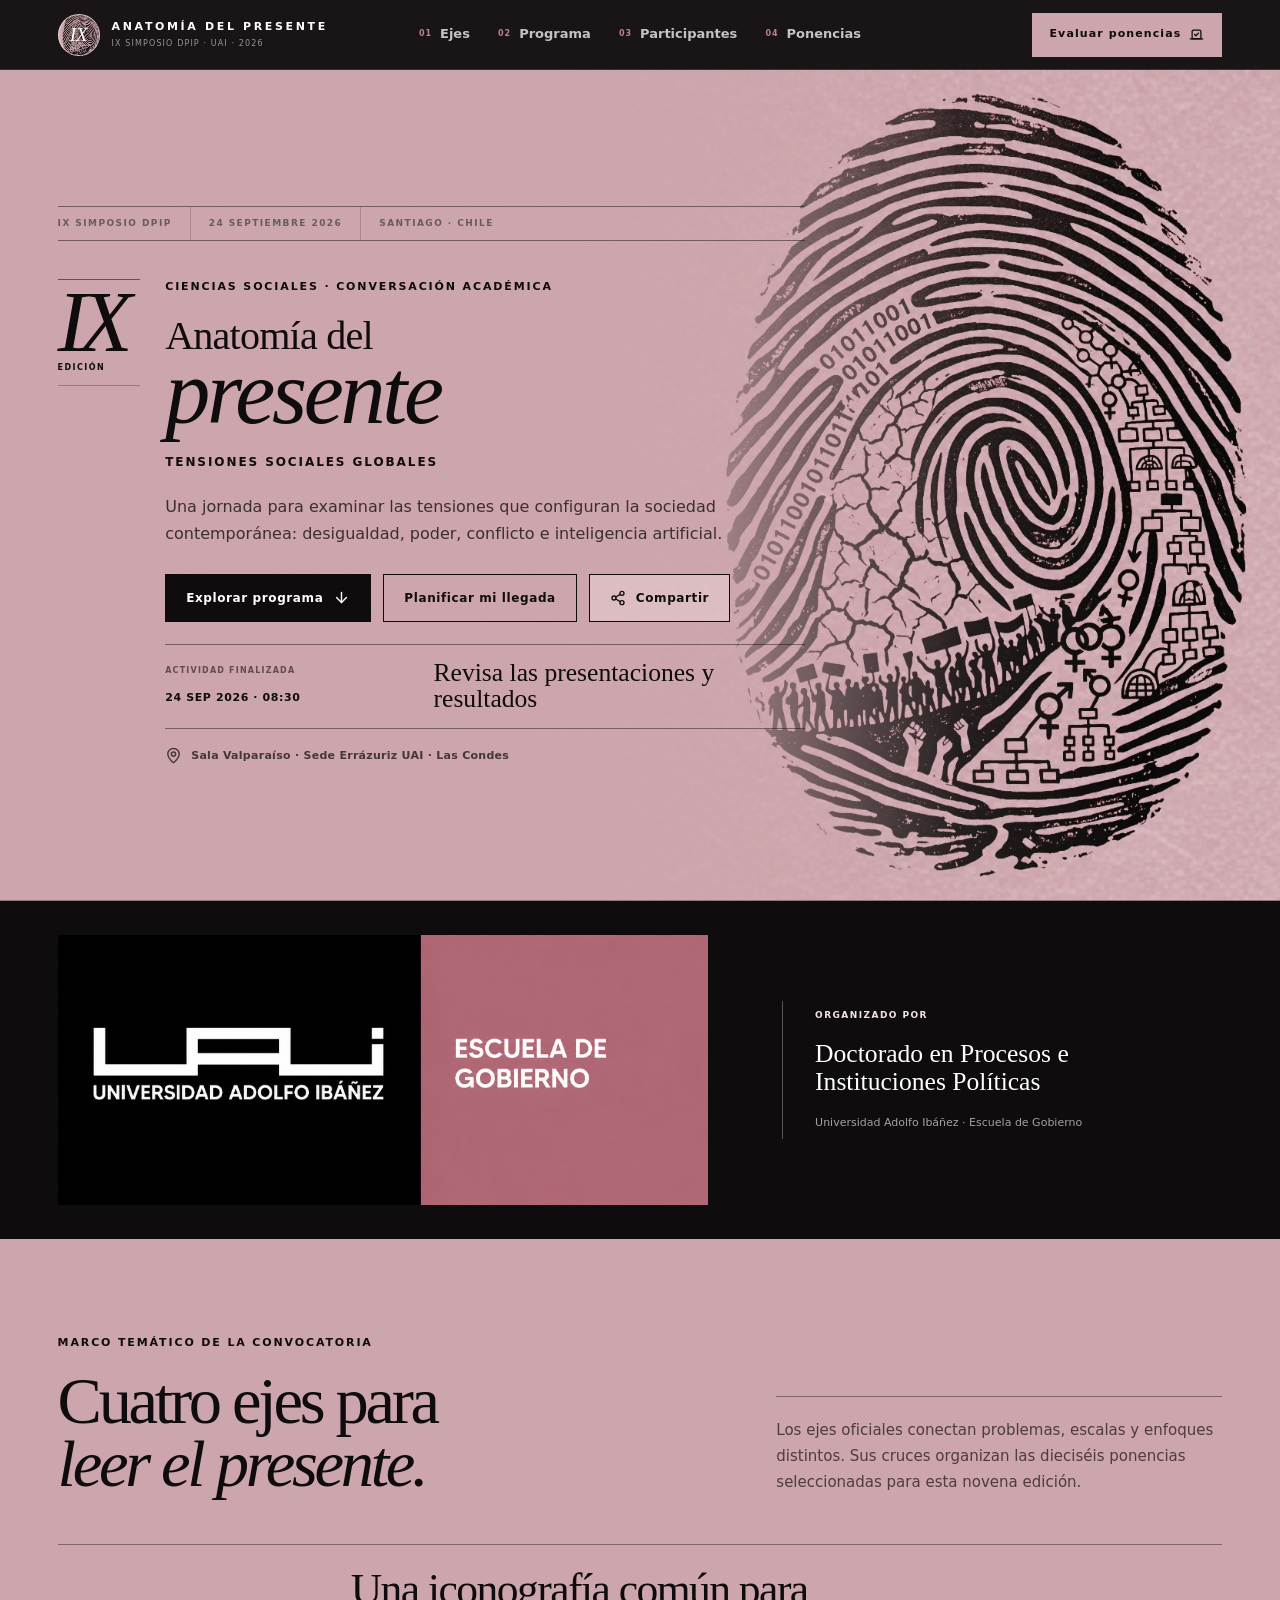
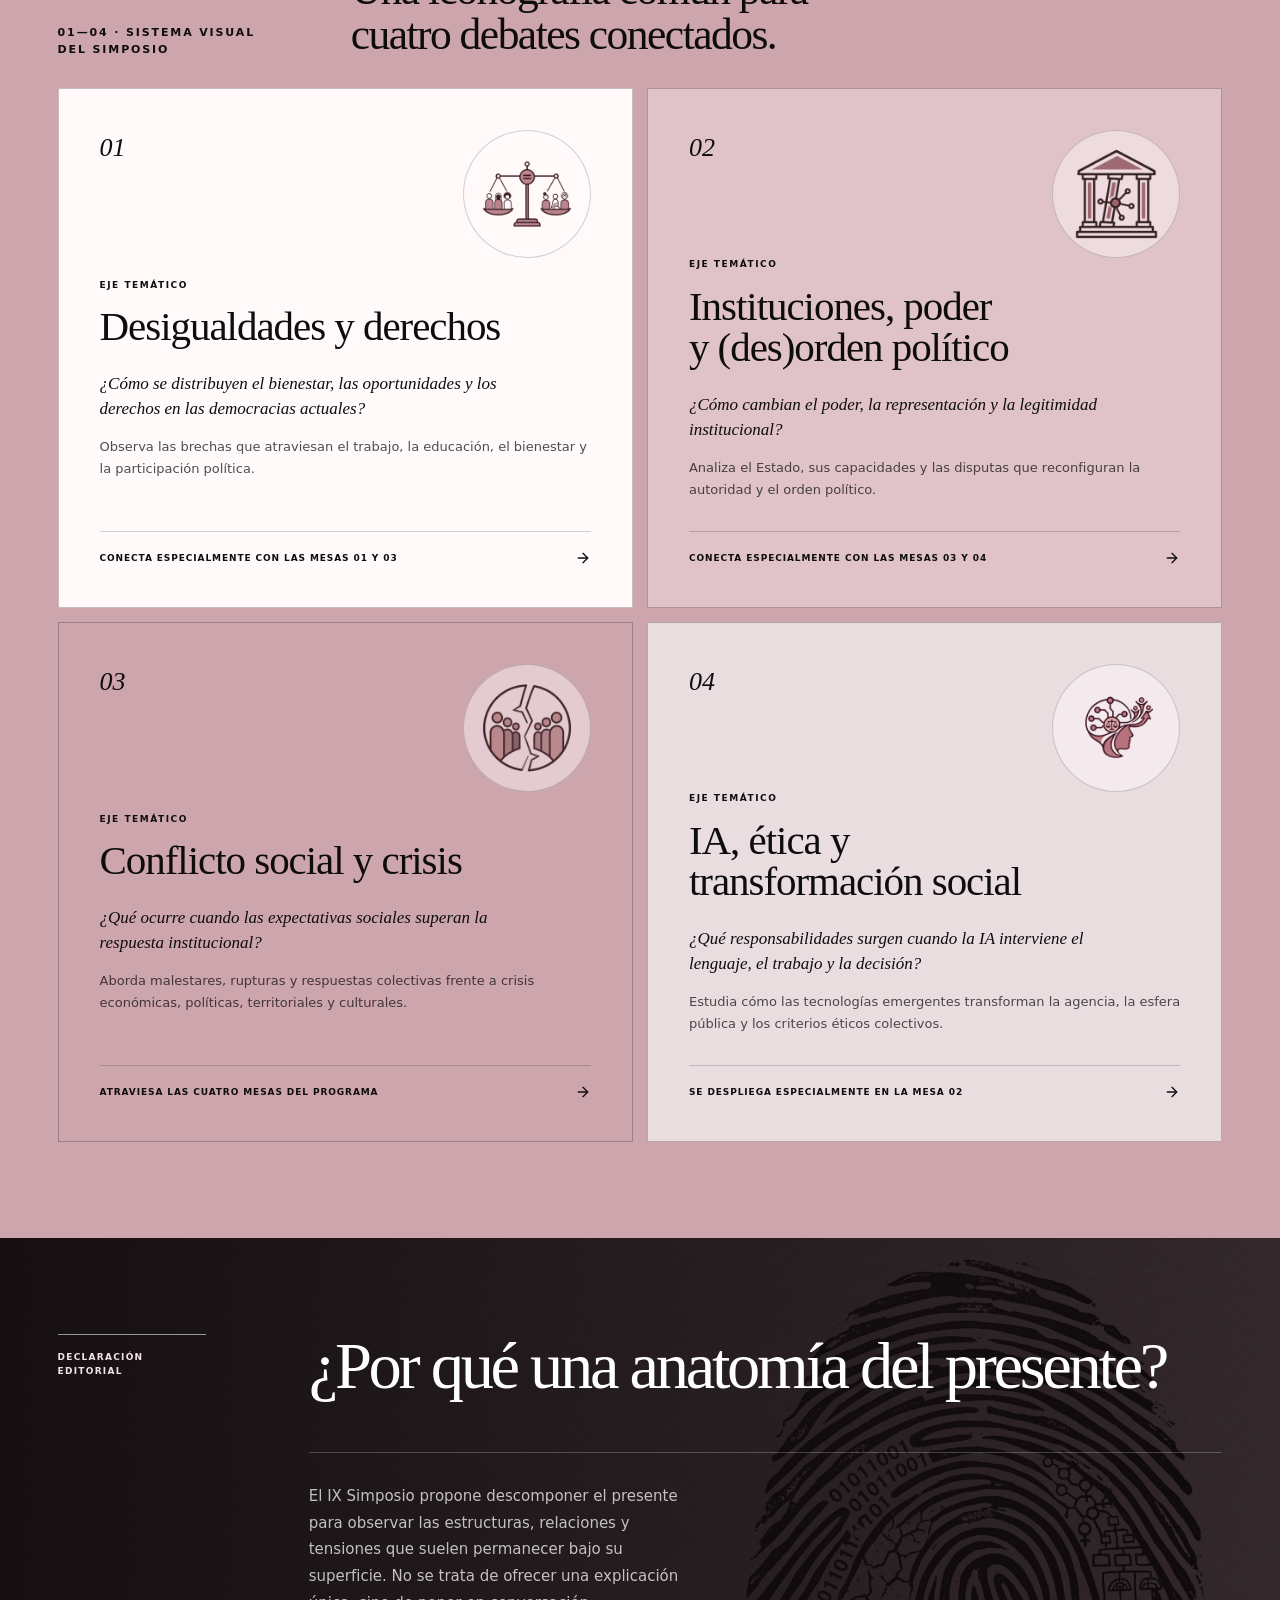
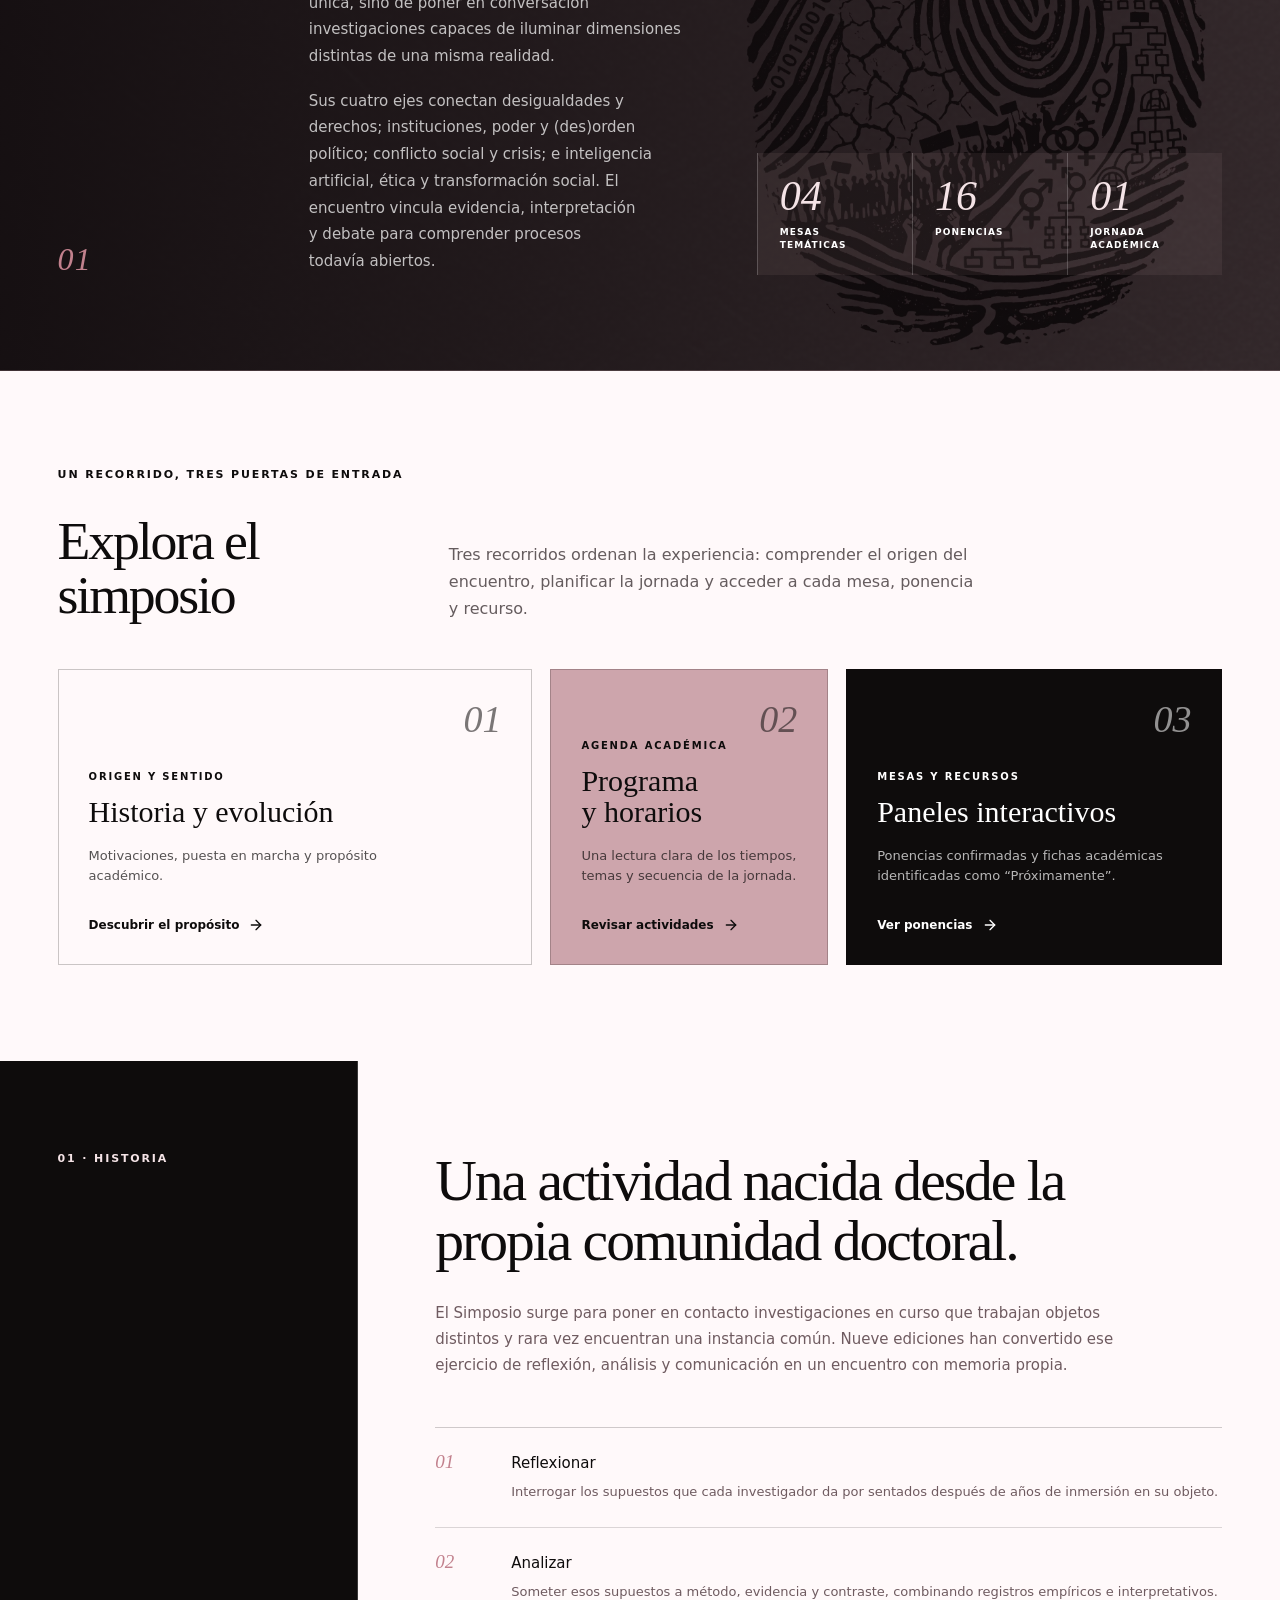
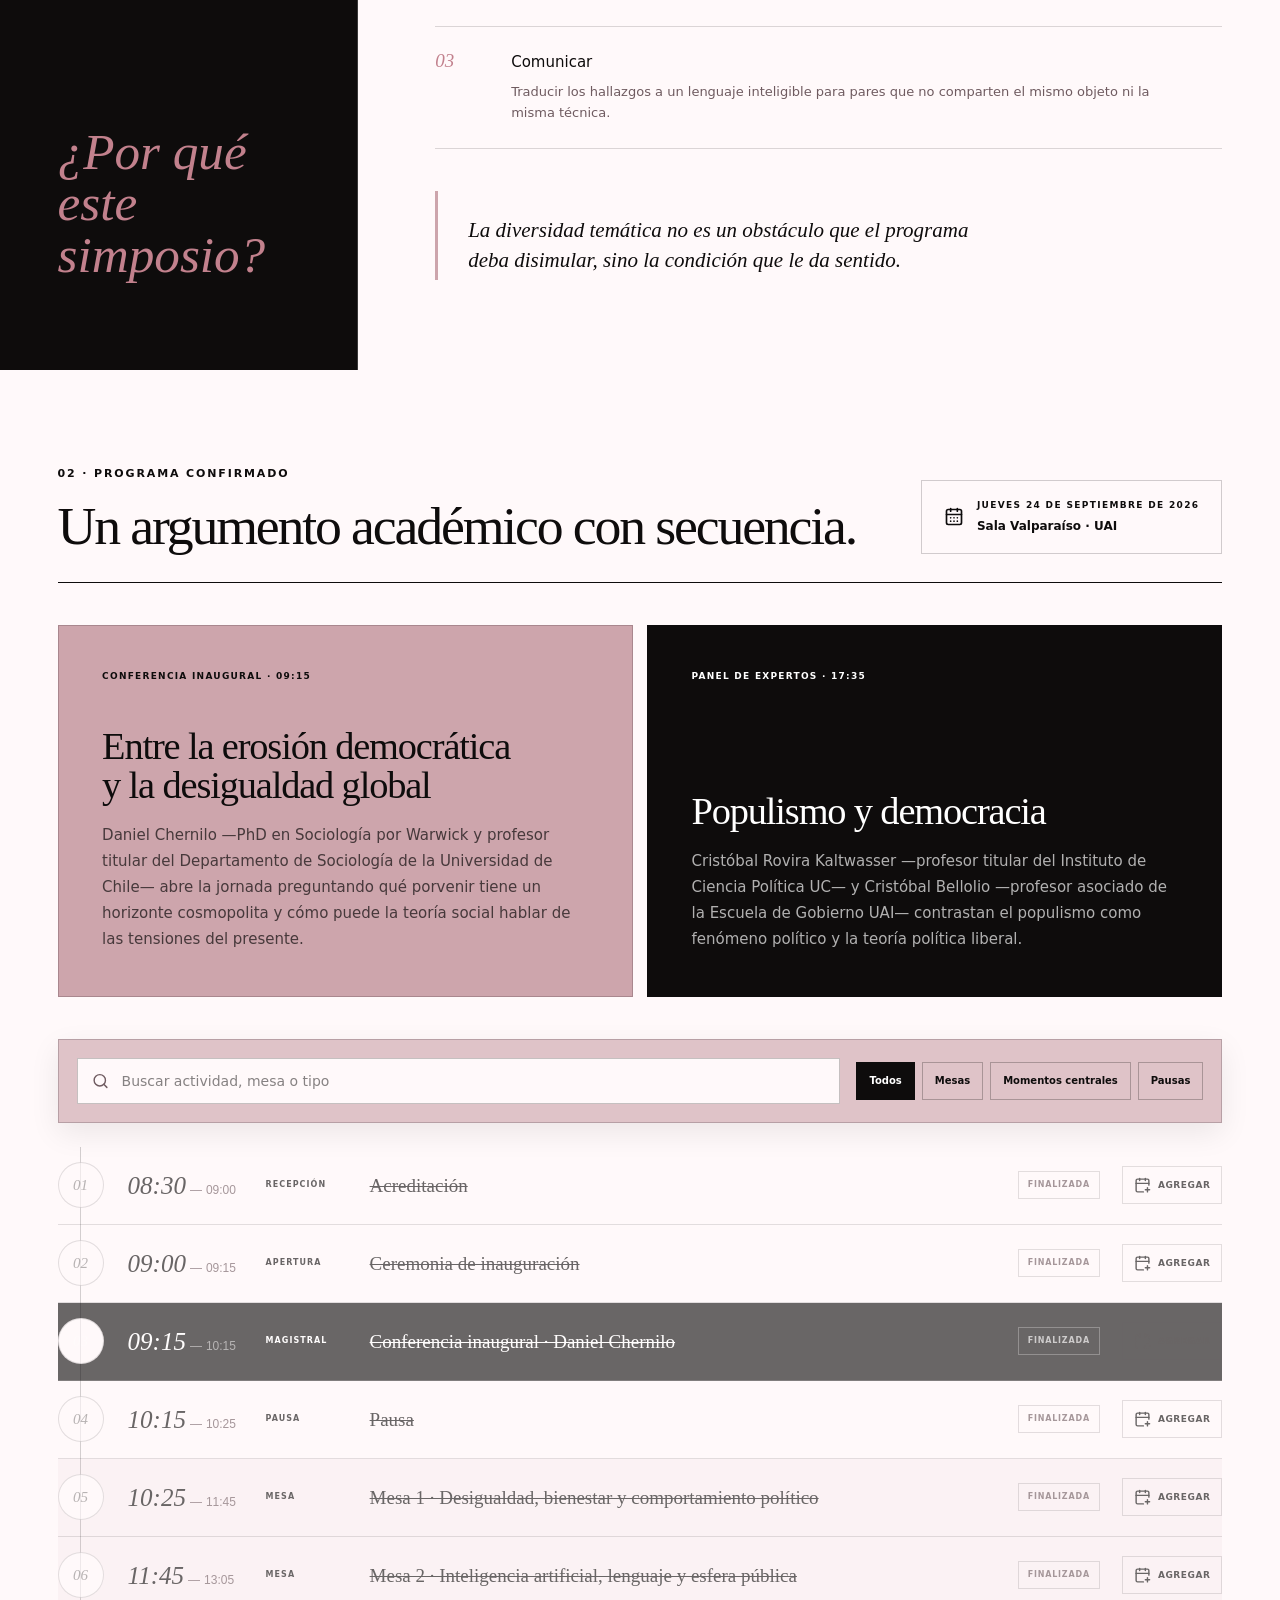
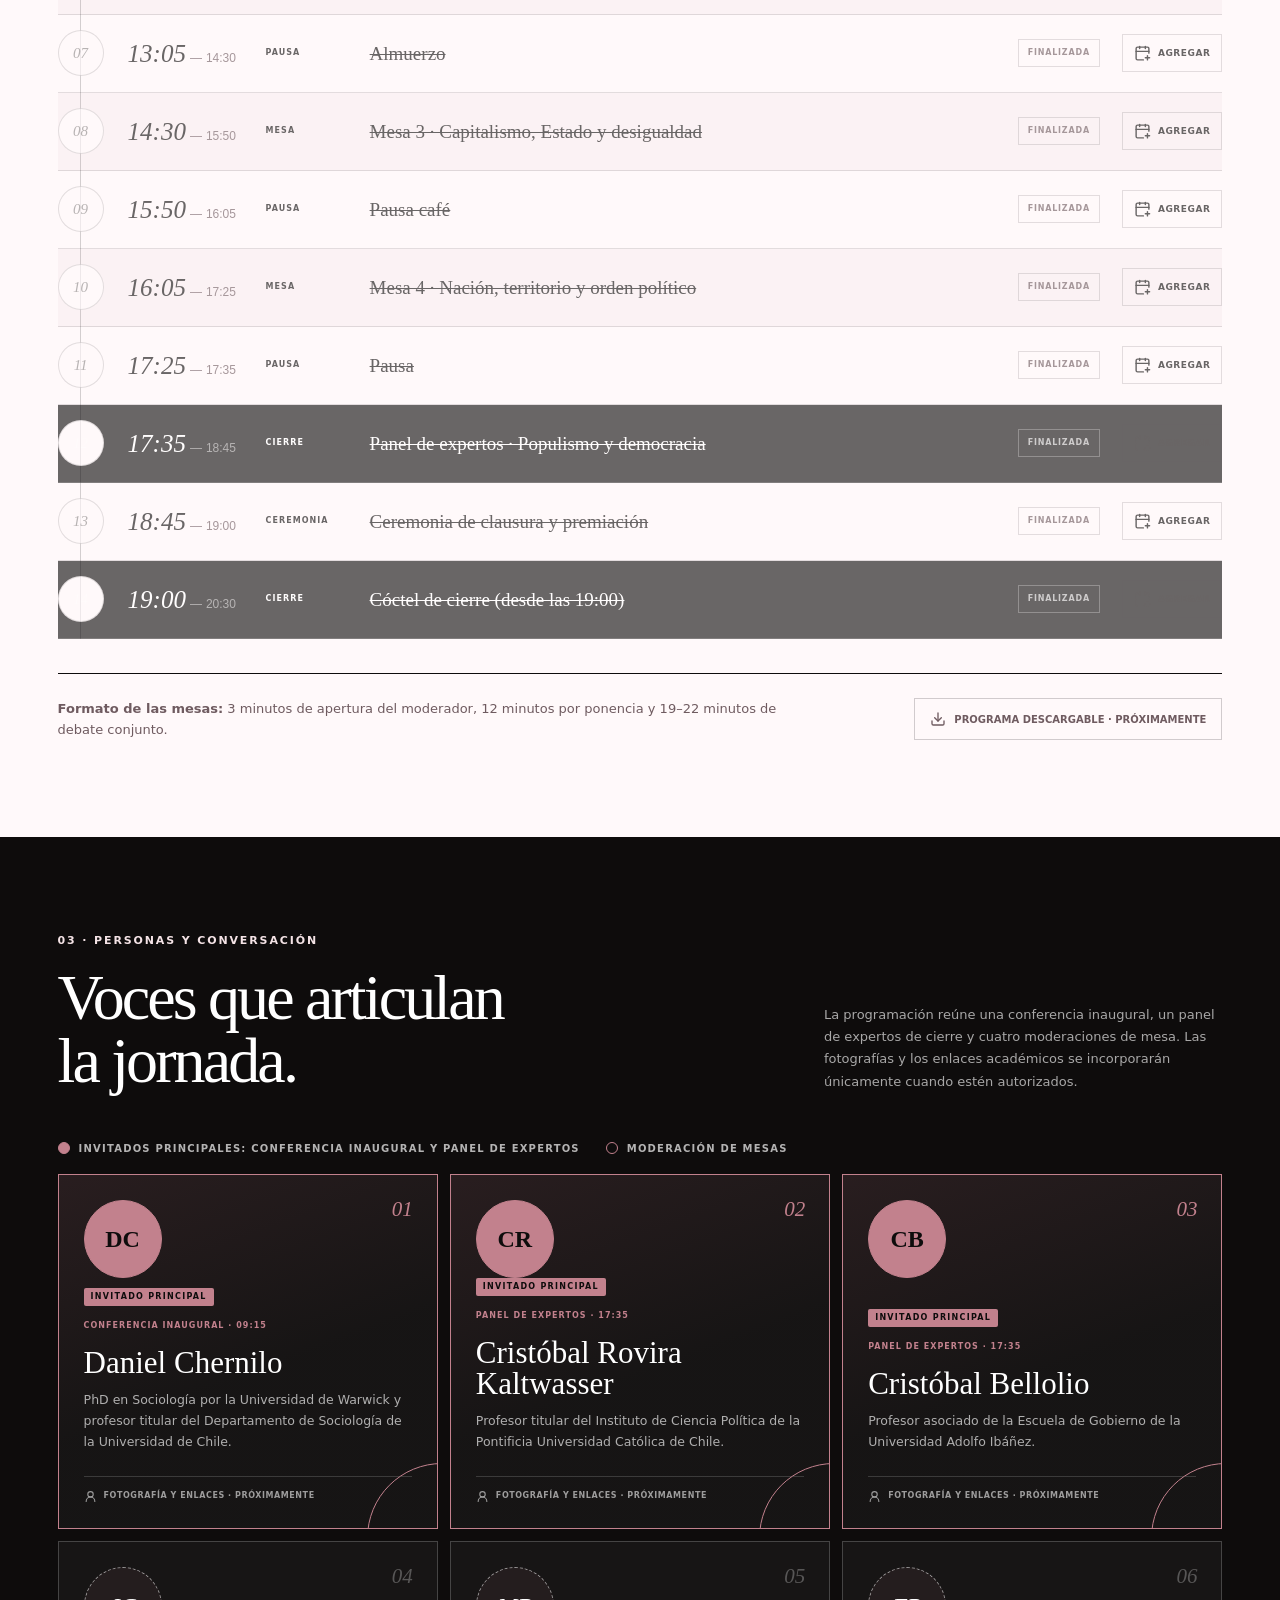
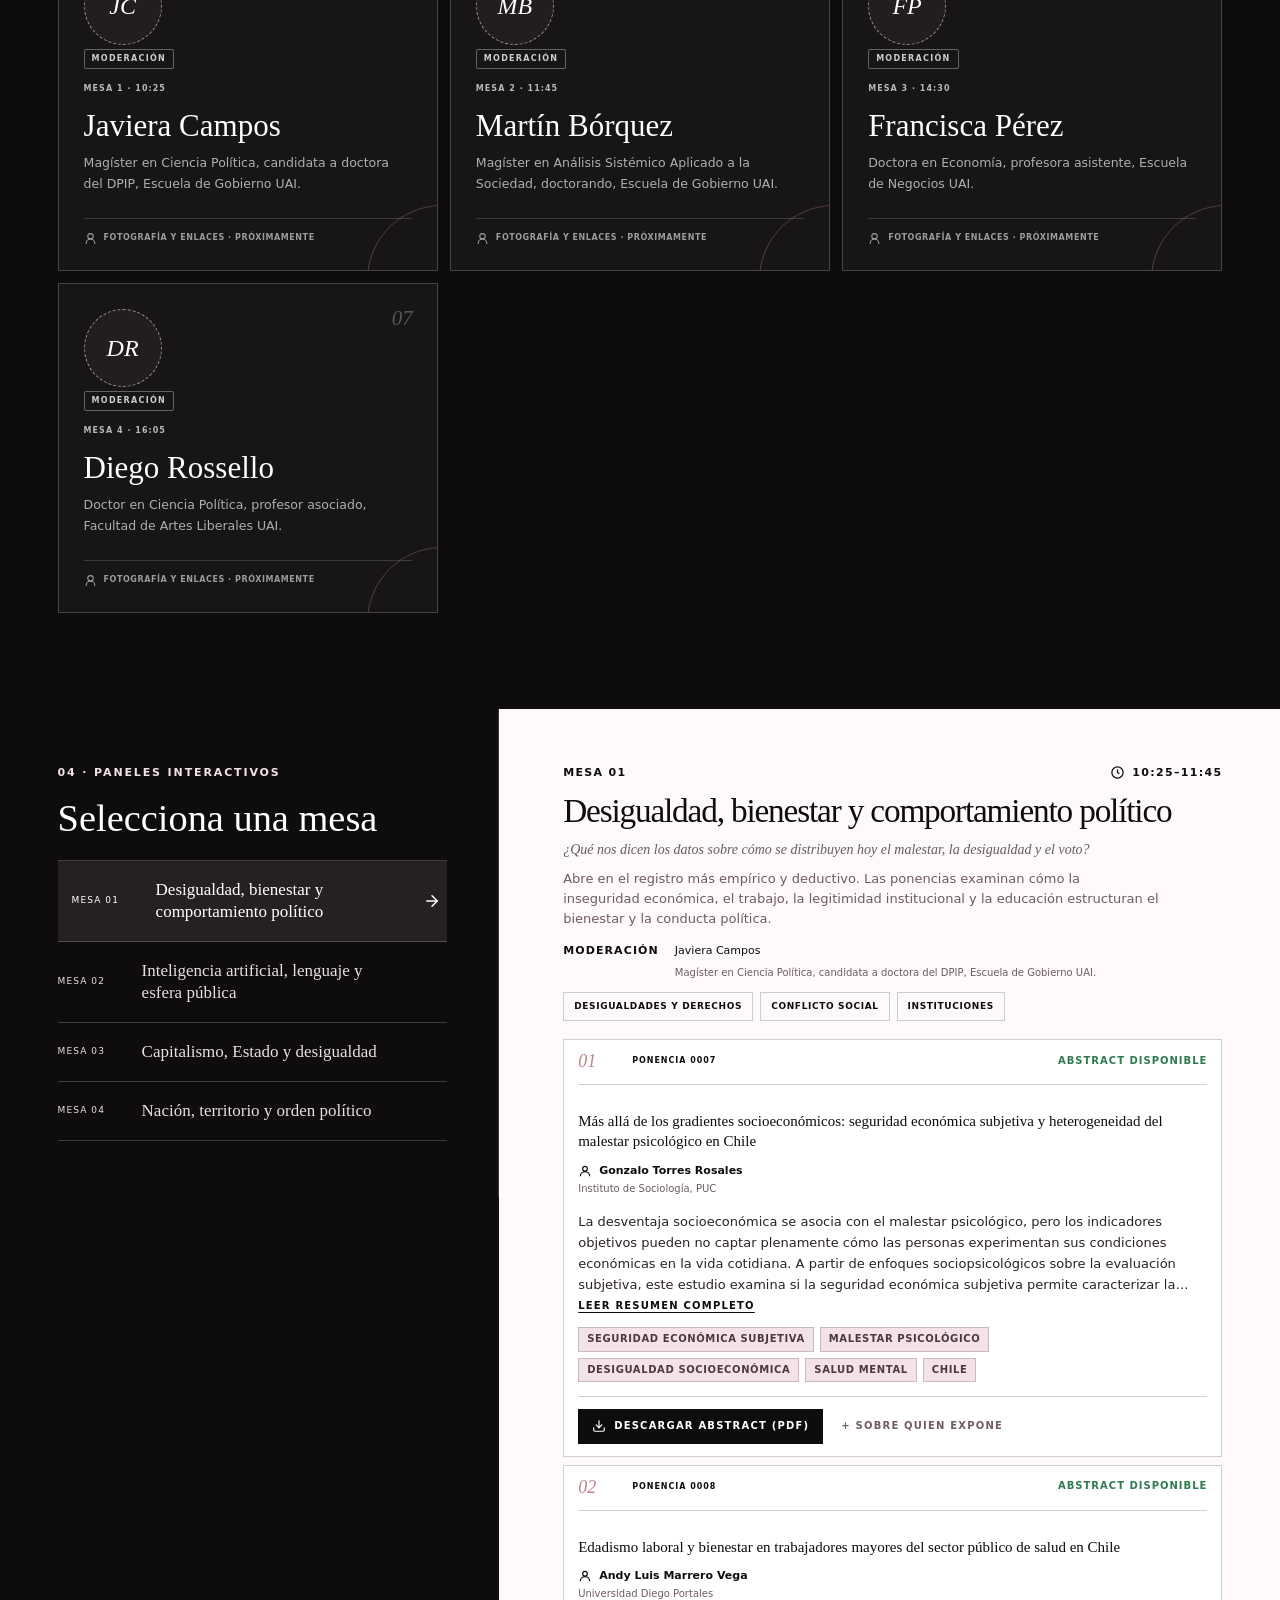
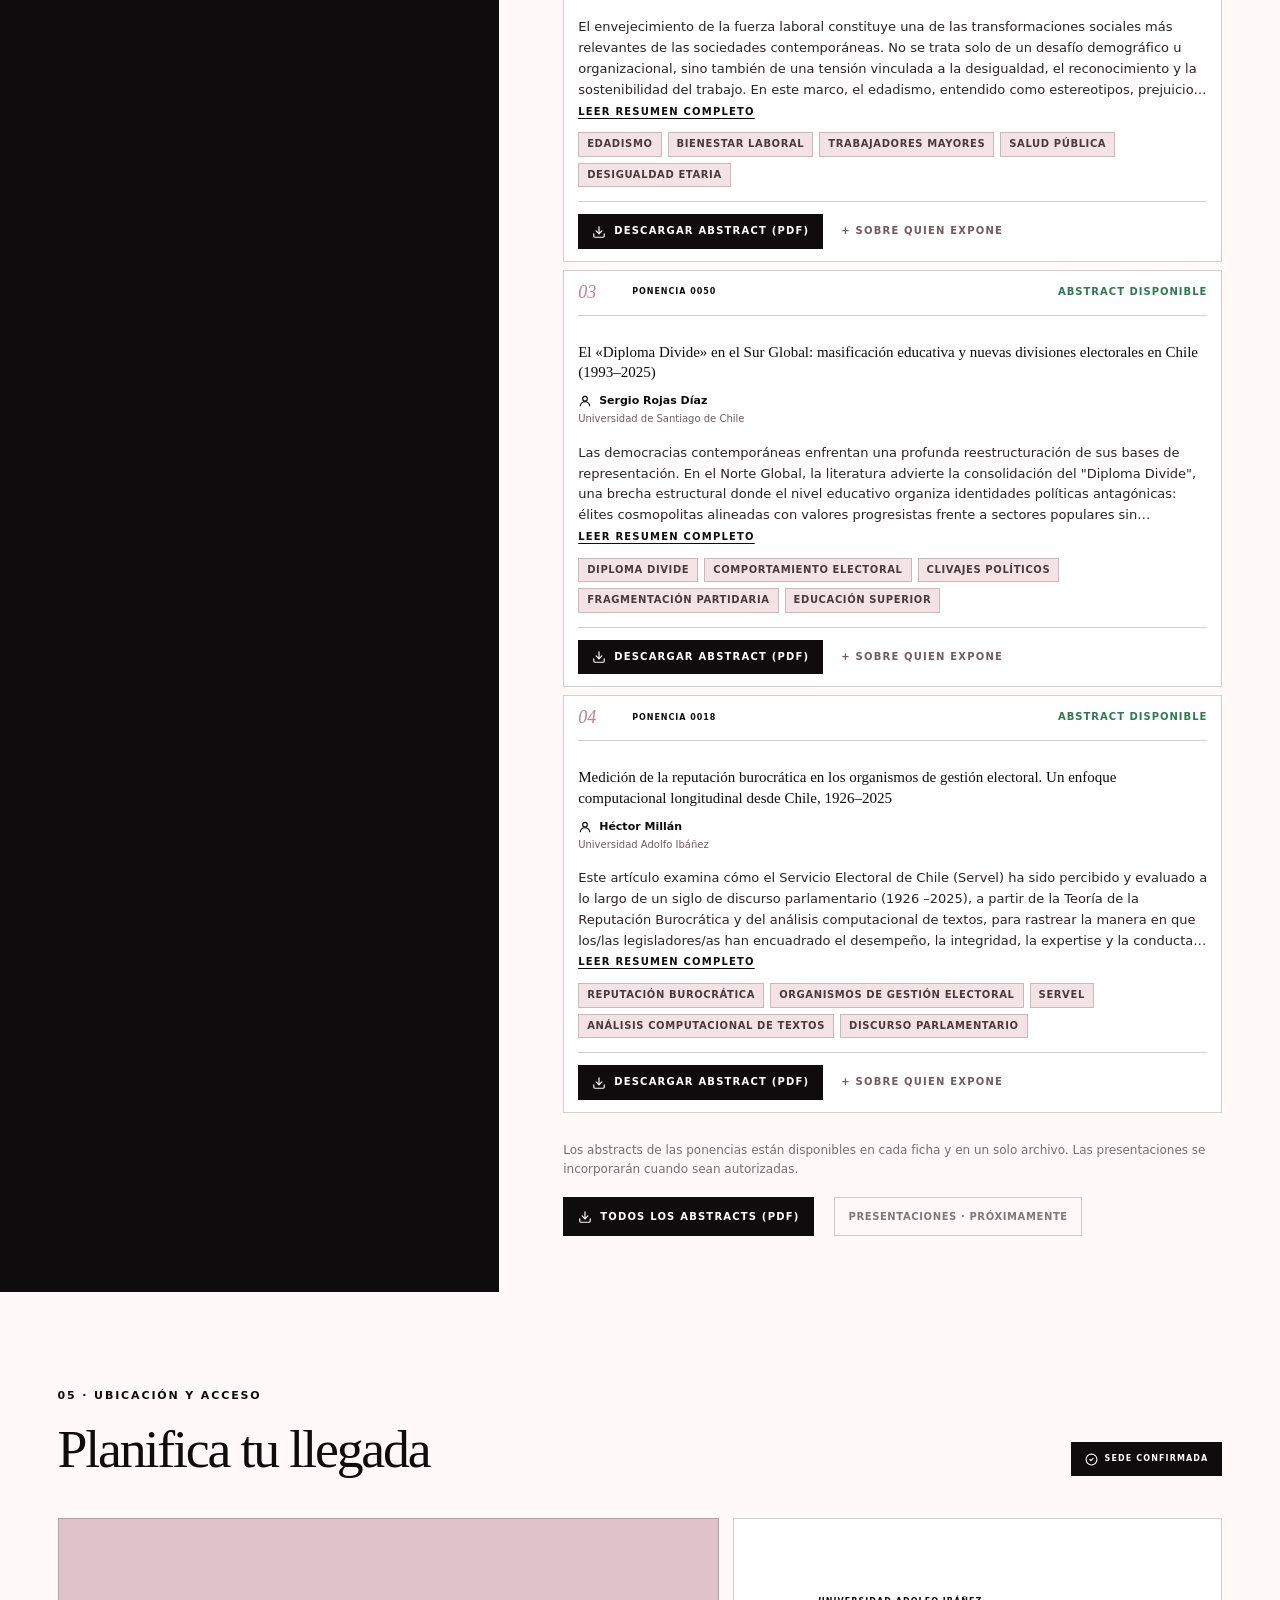
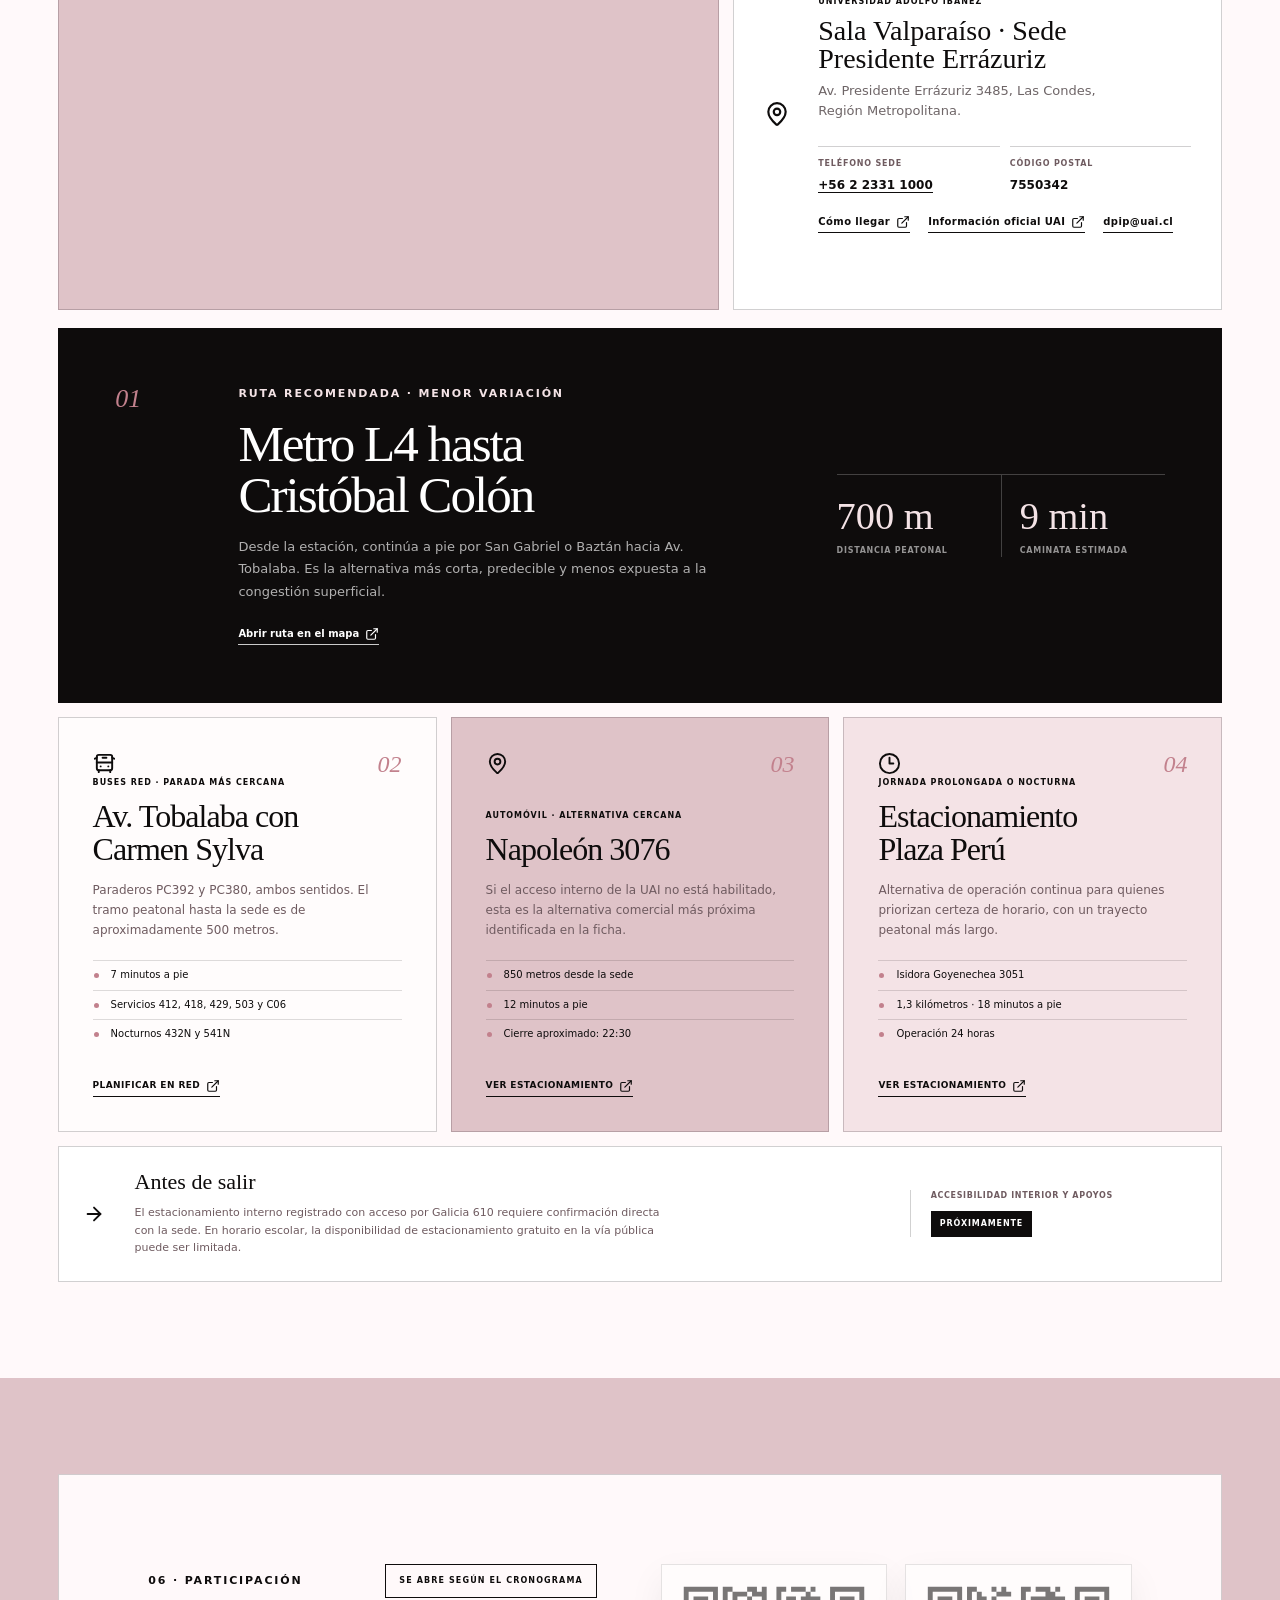
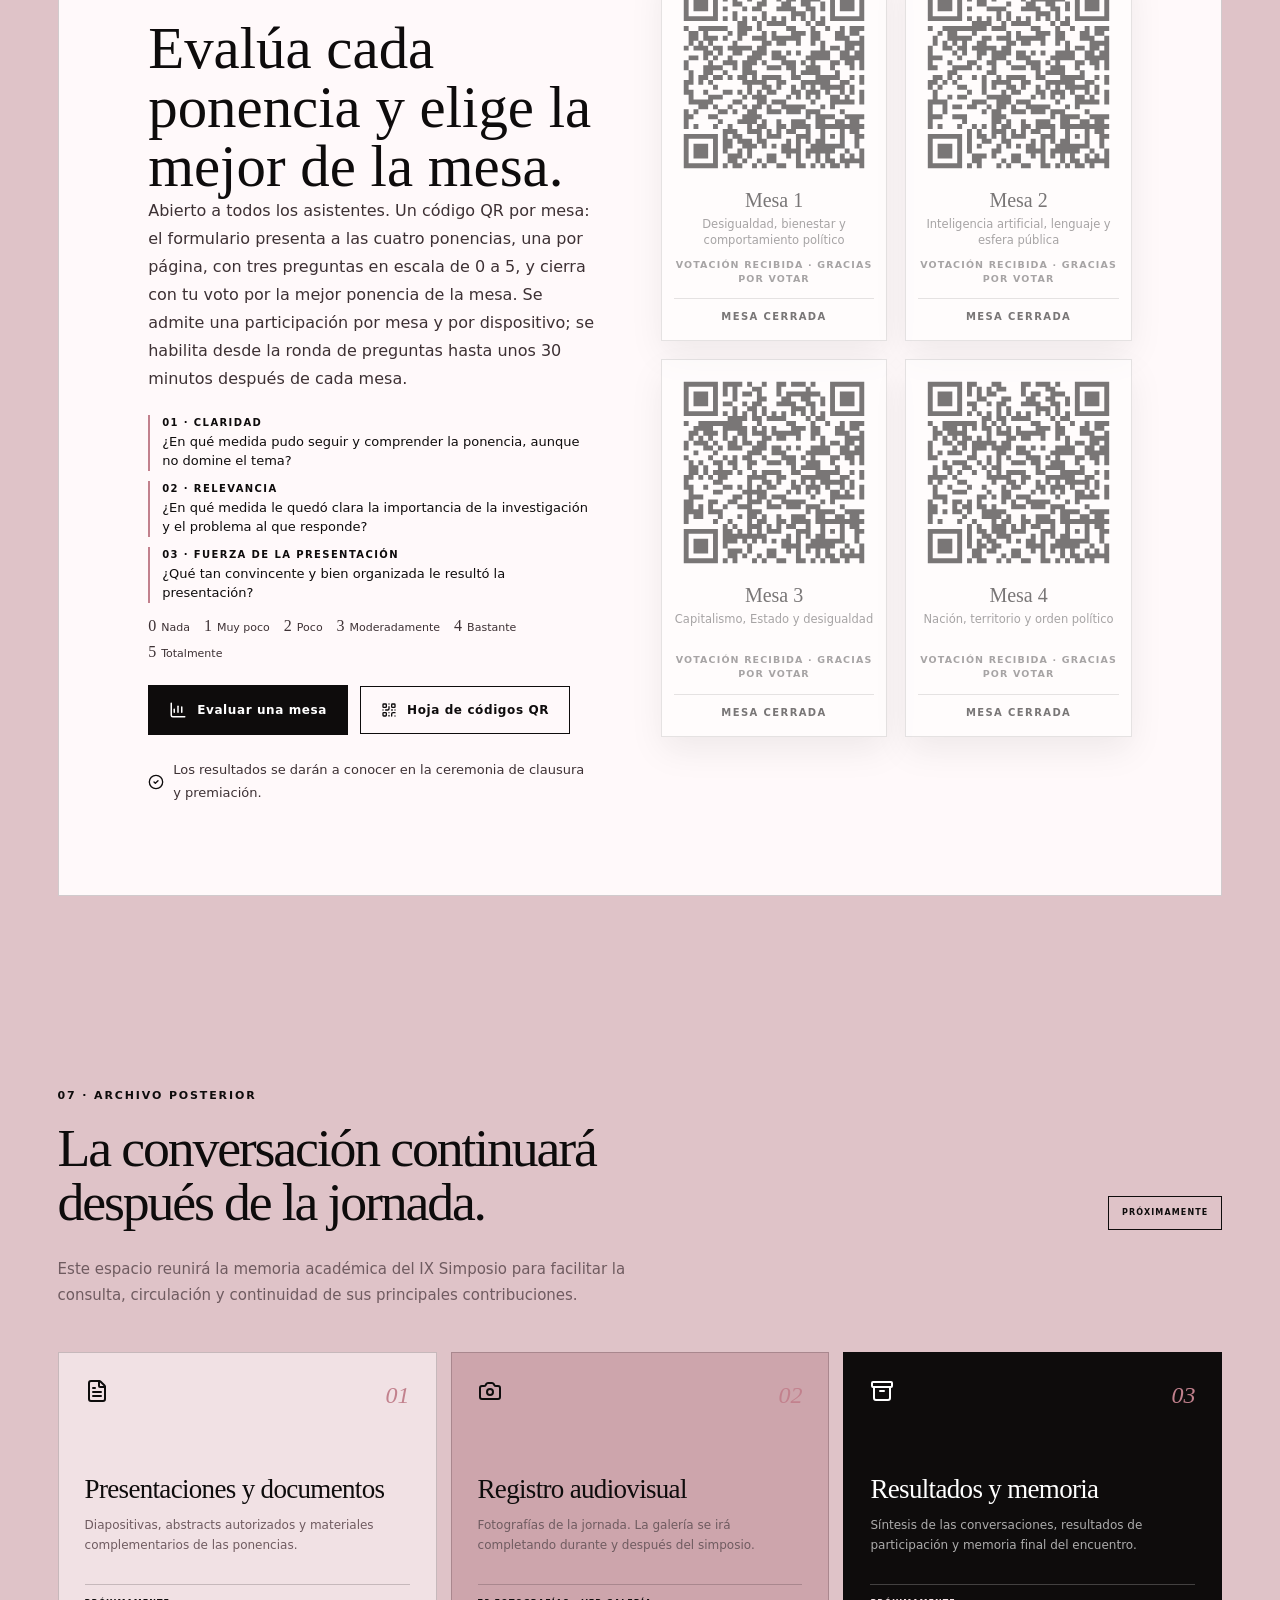
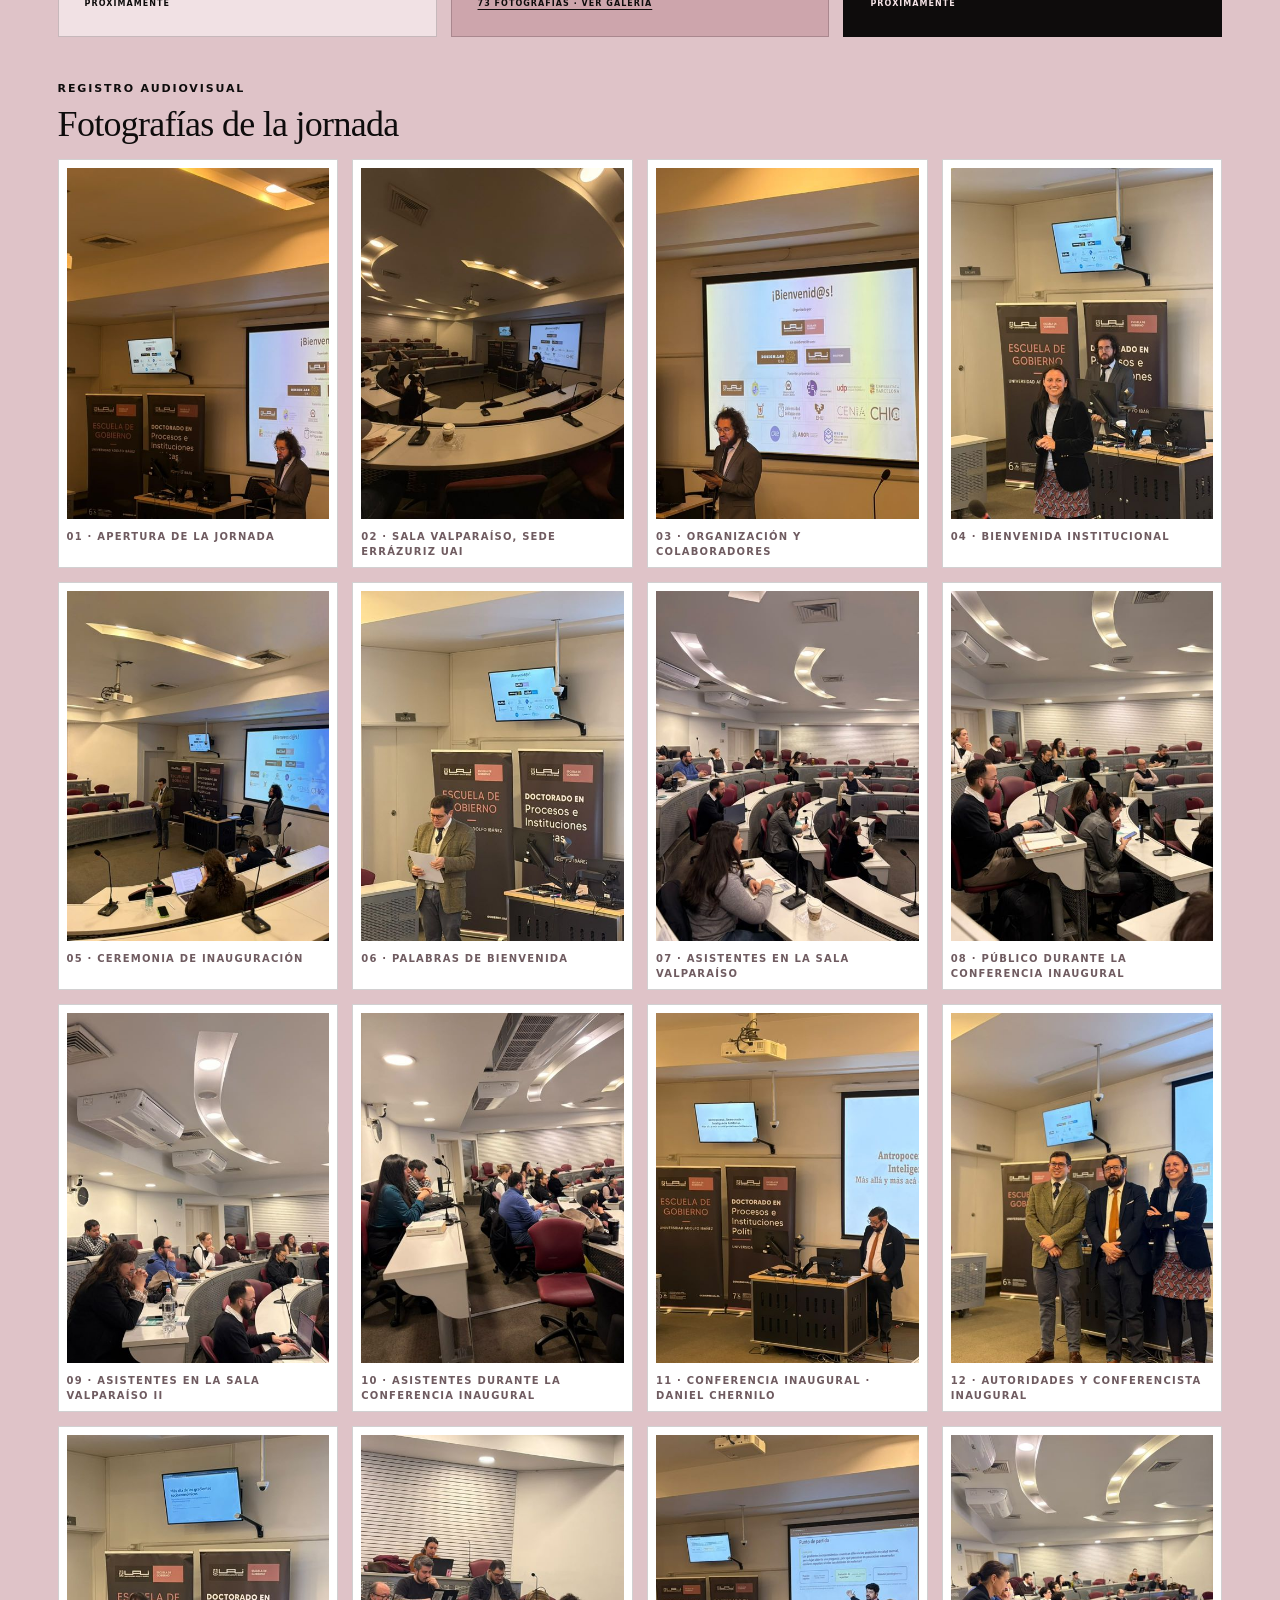
==== commit cdc23fc4: "Galería: foto 73, intervención del público en la Mesa 4 Co-Authored-By: Claude Opus 5.5 <noreply@ant" ====
--- a/index.html
+++ b/index.html
@@ -118,7 +118,7 @@
 .vote-qr-mesa.qr-proxima:hover,.vote-qr-mesa.qr-cerrada:hover{transform:none;box-shadow:none}
 @media (max-width:480px){.galeria{gap:10px}.galeria-item{padding:5px}.lightbox{grid-template-columns:40px minmax(0,1fr) 40px;padding:12px}.lightbox button{width:36px;height:36px}}
 </style>
-</head><body><main id="contenido"><a class="skip-link" href="#inicio">Saltar al contenido principal</a><nav class="nav-shell" aria-label="Navegación principal"><a class="brand" href="#inicio" aria-label="Ir al inicio"><span class="brand-mark brand-fingerprint" aria-hidden="true">IX</span><span><strong>ANATOMÍA DEL PRESENTE</strong><small>IX SIMPOSIO DPIP · UAI · 2026</small></span></a><div class="nav-links"><a href="#ejes"><b>01</b>Ejes</a><a href="#programa"><b>02</b>Programa</a><a href="#participantes"><b>03</b>Participantes</a><a href="#paneles"><b>04</b>Ponencias</a></div><a class="nav-cta" href="#baremo">Evaluar ponencias <svg xmlns="http://www.w3.org/2000/svg" width="15" height="15" viewBox="0 0 24 24" fill="none" stroke="currentColor" stroke-width="2" stroke-linecap="round" stroke-linejoin="round" class="lucide lucide-vote" aria-hidden="true"><path d="m9 12 2 2 4-4"></path><path d="M5 7c0-1.1.9-2 2-2h10a2 2 0 0 1 2 2v12H5V7Z"></path><path d="M22 19H2"></path></svg></a></nav><nav class="quick-nav" aria-label="Accesos rápidos"><a href="#programa">Programa</a><a href="#participantes">Participantes</a><a href="#paneles">Ponencias</a><a href="#baremo">Evaluación</a><a href="#ubicacion">Ubicación</a></nav><section class="hero" id="inicio"><img src="assets/img-0.webp" alt="Huella digital compuesta por símbolos de tecnología, sociedad, territorio e instituciones" loading="eager" fetchPriority="high" decoding="async" sizes="100vw" class="hero-background" data-nimg="fill" style="position:absolute;inset:0;width:100%;height:100%;object-fit:cover"/><div class="hero-copy"><div class="hero-topline"><span>IX SIMPOSIO DPIP</span><span>24 SEPTIEMBRE 2026</span><span>SANTIAGO · CHILE</span></div><div class="hero-title-lockup"><span class="hero-serial" aria-hidden="true"><b>IX</b><small>EDICIÓN</small></span><div><p class="eyebrow">Ciencias sociales · conversación académica</p><h1><span>Anatomía del</span><em>presente</em></h1><p class="hero-subtitle">Tensiones sociales globales</p></div></div><p class="hero-lead">Una jornada para examinar las tensiones que configuran la sociedad contemporánea: desigualdad, poder, conflicto e inteligencia artificial.</p><div class="hero-actions"><a class="button button-primary" href="#programa">Explorar programa <svg xmlns="http://www.w3.org/2000/svg" width="17" height="17" viewBox="0 0 24 24" fill="none" stroke="currentColor" stroke-width="2" stroke-linecap="round" stroke-linejoin="round" class="lucide lucide-arrow-down" aria-hidden="true"><path d="M12 5v14"></path><path d="m19 12-7 7-7-7"></path></svg></a><a class="button button-ghost" href="#ubicacion">Planificar mi llegada</a><button class="button button-share" type="button" aria-live="polite"><svg xmlns="http://www.w3.org/2000/svg" width="16" height="16" viewBox="0 0 24 24" fill="none" stroke="currentColor" stroke-width="2" stroke-linecap="round" stroke-linejoin="round" class="lucide lucide-share2 lucide-share-2" aria-hidden="true"><circle cx="18" cy="5" r="3"></circle><circle cx="6" cy="12" r="3"></circle><circle cx="18" cy="19" r="3"></circle><line x1="8.59" x2="15.42" y1="13.51" y2="17.49"></line><line x1="15.41" x2="8.59" y1="6.51" y2="10.49"></line></svg> <!-- -->Compartir</button></div><section class="event-countdown" aria-label="Cuenta regresiva para el inicio del IX Simposio"><div class="countdown-label"><small>CUENTA REGRESIVA</small><time dateTime="2026-09-24T08:30:00-03:00">24 SEP 2026 · 08:30</time></div><div class="countdown-units" aria-live="off"><span class="countdown-unit"><strong>—</strong><small>días</small></span><span class="countdown-unit"><strong>—</strong><small>horas</small></span><span class="countdown-unit"><strong>—</strong><small>min</small></span><span class="countdown-unit"><strong>—</strong><small>seg</small></span></div></section><p class="hero-location"><svg xmlns="http://www.w3.org/2000/svg" width="17" height="17" viewBox="0 0 24 24" fill="none" stroke="currentColor" stroke-width="2" stroke-linecap="round" stroke-linejoin="round" class="lucide lucide-map-pin" aria-hidden="true"><path d="M20 10c0 4.993-5.539 10.193-7.399 11.799a1 1 0 0 1-1.202 0C9.539 20.193 4 14.993 4 10a8 8 0 0 1 16 0"></path><circle cx="12" cy="10" r="3"></circle></svg> Sala Valparaíso · Sede Errázuriz UAI · Las Condes</p></div></section><section class="institution-strip" aria-label="Instituciones organizadoras"><div class="institution-copy"><span>Organizado por</span><strong>Doctorado en Procesos e Instituciones Políticas</strong><p>Universidad Adolfo Ibáñez · Escuela de Gobierno</p></div><img src="assets/img-1.png" alt="Universidad Adolfo Ibáñez y Escuela de Gobierno" width="1948" height="807" loading="lazy" decoding="async" srcSet="assets/img-1.png 640w, assets/img-1.png 750w, assets/img-1.png 828w, assets/img-1.png 1080w, assets/img-1.png 1200w, assets/img-1.png 1920w, assets/img-1.png 2048w, assets/img-1.png 3840w" class="institution-logo" data-nimg="1"/></section><section class="axes section-shell" id="ejes" aria-labelledby="axes-title"><div class="axes-heading"><div><p class="eyebrow">Marco temático de la convocatoria</p><h2 id="axes-title">Cuatro ejes para<br/><em>leer el presente.</em></h2></div><p>Los ejes oficiales conectan problemas, escalas y enfoques distintos. Sus cruces organizan las dieciséis ponencias seleccionadas para esta novena edición.</p></div><div class="axes-subheading"><p class="eyebrow">01—04 · Sistema visual del simposio</p><h3>Una iconografía común para cuatro debates conectados.</h3></div><div class="axes-grid"><a class="axis-card axis-01" href="#paneles"><div class="axis-top"><span>01</span><span class="axis-icon-frame"><img src="assets/img-2.png" alt="" width="1024" height="1024" loading="lazy" decoding="async" srcSet="assets/img-2.png 640w, assets/img-2.png 750w, assets/img-2.png 828w, assets/img-2.png 1080w, assets/img-2.png 1200w, assets/img-2.png 1920w, assets/img-2.png 2048w" sizes="112px" class="axis-icon" data-nimg="1"/></span></div><div class="axis-copy"><p>EJE TEMÁTICO</p><h3>Desigualdades y derechos</h3><strong class="axis-question">¿Cómo se distribuyen el bienestar, las oportunidades y los derechos en las democracias actuales?</strong><span class="axis-focus">Observa las brechas que atraviesan el trabajo, la educación, el bienestar y la participación política.</span></div><span class="axis-link">Conecta especialmente con las mesas 01 y 03<!-- --> <svg xmlns="http://www.w3.org/2000/svg" width="16" height="16" viewBox="0 0 24 24" fill="none" stroke="currentColor" stroke-width="2" stroke-linecap="round" stroke-linejoin="round" class="lucide lucide-arrow-right" aria-hidden="true"><path d="M5 12h14"></path><path d="m12 5 7 7-7 7"></path></svg></span></a><a class="axis-card axis-02" href="#paneles"><div class="axis-top"><span>02</span><span class="axis-icon-frame"><img src="assets/img-3.png" alt="" width="1024" height="1024" loading="lazy" decoding="async" srcSet="assets/img-3.png 640w, assets/img-3.png 750w, assets/img-3.png 828w, assets/img-3.png 1080w, assets/img-3.png 1200w, assets/img-3.png 1920w, assets/img-3.png 2048w" sizes="112px" class="axis-icon" data-nimg="1"/></span></div><div class="axis-copy"><p>EJE TEMÁTICO</p><h3>Instituciones, poder y (des)orden político</h3><strong class="axis-question">¿Cómo cambian el poder, la representación y la legitimidad institucional?</strong><span class="axis-focus">Analiza el Estado, sus capacidades y las disputas que reconfiguran la autoridad y el orden político.</span></div><span class="axis-link">Conecta especialmente con las mesas 03 y 04<!-- --> <svg xmlns="http://www.w3.org/2000/svg" width="16" height="16" viewBox="0 0 24 24" fill="none" stroke="currentColor" stroke-width="2" stroke-linecap="round" stroke-linejoin="round" class="lucide lucide-arrow-right" aria-hidden="true"><path d="M5 12h14"></path><path d="m12 5 7 7-7 7"></path></svg></span></a><a class="axis-card axis-03" href="#paneles"><div class="axis-top"><span>03</span><span class="axis-icon-frame"><img src="assets/img-4.png" alt="" width="1024" height="1024" loading="lazy" decoding="async" srcSet="assets/img-4.png 640w, assets/img-4.png 750w, assets/img-4.png 828w, assets/img-4.png 1080w, assets/img-4.png 1200w, assets/img-4.png 1920w, assets/img-4.png 2048w" sizes="112px" class="axis-icon" data-nimg="1"/></span></div><div class="axis-copy"><p>EJE TEMÁTICO</p><h3>Conflicto social y crisis</h3><strong class="axis-question">¿Qué ocurre cuando las expectativas sociales superan la respuesta institucional?</strong><span class="axis-focus">Aborda malestares, rupturas y respuestas colectivas frente a crisis económicas, políticas, territoriales y culturales.</span></div><span class="axis-link">Atraviesa las cuatro mesas del programa<!-- --> <svg xmlns="http://www.w3.org/2000/svg" width="16" height="16" viewBox="0 0 24 24" fill="none" stroke="currentColor" stroke-width="2" stroke-linecap="round" stroke-linejoin="round" class="lucide lucide-arrow-right" aria-hidden="true"><path d="M5 12h14"></path><path d="m12 5 7 7-7 7"></path></svg></span></a><a class="axis-card axis-04" href="#paneles"><div class="axis-top"><span>04</span><span class="axis-icon-frame"><img src="assets/img-5.png" alt="" width="1024" height="1024" loading="lazy" decoding="async" srcSet="assets/img-5.png 640w, assets/img-5.png 750w, assets/img-5.png 828w, assets/img-5.png 1080w, assets/img-5.png 1200w, assets/img-5.png 1920w, assets/img-5.png 2048w" sizes="112px" class="axis-icon" data-nimg="1"/></span></div><div class="axis-copy"><p>EJE TEMÁTICO</p><h3>IA, ética y transformación social</h3><strong class="axis-question">¿Qué responsabilidades surgen cuando la IA interviene el lenguaje, el trabajo y la decisión?</strong><span class="axis-focus">Estudia cómo las tecnologías emergentes transforman la agencia, la esfera pública y los criterios éticos colectivos.</span></div><span class="axis-link">Se despliega especialmente en la mesa 02<!-- --> <svg xmlns="http://www.w3.org/2000/svg" width="16" height="16" viewBox="0 0 24 24" fill="none" stroke="currentColor" stroke-width="2" stroke-linecap="round" stroke-linejoin="round" class="lucide lucide-arrow-right" aria-hidden="true"><path d="M5 12h14"></path><path d="m12 5 7 7-7 7"></path></svg></span></a></div></section><section class="curatorial section-shell" aria-labelledby="curatorial-title"><div class="curatorial-label"><span>DECLARACIÓN EDITORIAL</span><i>01</i></div><div class="curatorial-body"><h2 id="curatorial-title">¿Por qué una anatomía del presente?</h2><div class="curatorial-bottom"><div class="curatorial-copy"><p>El IX Simposio propone descomponer el presente para observar las estructuras, relaciones y tensiones que suelen permanecer bajo su superficie. No se trata de ofrecer una explicación única, sino de poner en conversación investigaciones capaces de iluminar dimensiones distintas de una misma realidad.</p><p>Sus cuatro ejes conectan desigualdades y derechos; instituciones, poder y (des)orden político; conflicto social y crisis; e inteligencia artificial, ética y transformación social. El encuentro vincula evidencia, interpretación y debate para comprender procesos todavía abiertos.</p></div><dl><div><dt>04</dt><dd>Mesas temáticas</dd></div><div><dt>16</dt><dd>Ponencias</dd></div><div><dt>01</dt><dd>Jornada académica</dd></div></dl></div></div></section><section class="modules section-shell" aria-labelledby="explora-title"><div class="section-heading"><p class="eyebrow">Un recorrido, tres puertas de entrada</p><h2 id="explora-title">Explora el simposio</h2><p>Tres recorridos ordenan la experiencia: comprender el origen del encuentro, planificar la jornada y acceder a cada mesa, ponencia y recurso.</p></div><div class="module-grid"><a class="module-card card-history" href="#historia"><span class="module-index">01</span><div><p>ORIGEN Y SENTIDO</p><h3>Historia y evolución</h3><span class="module-description">Motivaciones, puesta en marcha y propósito académico.</span><span class="card-link">Descubrir el propósito <svg xmlns="http://www.w3.org/2000/svg" width="16" height="16" viewBox="0 0 24 24" fill="none" stroke="currentColor" stroke-width="2" stroke-linecap="round" stroke-linejoin="round" class="lucide lucide-arrow-right" aria-hidden="true"><path d="M5 12h14"></path><path d="m12 5 7 7-7 7"></path></svg></span></div></a><a class="module-card card-program" href="#programa"><span class="module-index">02</span><div><p>AGENDA ACADÉMICA</p><h3>Programa y horarios</h3><span class="module-description">Una lectura clara de los tiempos, temas y secuencia de la jornada.</span><span class="card-link">Revisar actividades <svg xmlns="http://www.w3.org/2000/svg" width="16" height="16" viewBox="0 0 24 24" fill="none" stroke="currentColor" stroke-width="2" stroke-linecap="round" stroke-linejoin="round" class="lucide lucide-arrow-right" aria-hidden="true"><path d="M5 12h14"></path><path d="m12 5 7 7-7 7"></path></svg></span></div></a><a class="module-card card-panels" href="#paneles"><span class="module-index">03</span><div><p>MESAS Y RECURSOS</p><h3>Paneles interactivos</h3><span class="module-description">Ponencias confirmadas y fichas académicas identificadas como “Próximamente”.</span><span class="card-link">Ver ponencias <svg xmlns="http://www.w3.org/2000/svg" width="16" height="16" viewBox="0 0 24 24" fill="none" stroke="currentColor" stroke-width="2" stroke-linecap="round" stroke-linejoin="round" class="lucide lucide-arrow-right" aria-hidden="true"><path d="M5 12h14"></path><path d="m12 5 7 7-7 7"></path></svg></span></div></a></div></section><section class="story" id="historia"><div class="story-aside"><p class="eyebrow">01 · Historia</p><span>¿Por qué este simposio?</span></div><div class="story-body"><h2>Una actividad nacida desde la propia comunidad doctoral.</h2><p class="story-intro">El Simposio surge para poner en contacto investigaciones en curso que trabajan objetos distintos y rara vez encuentran una instancia común. Nueve ediciones han convertido ese ejercicio de reflexión, análisis y comunicación en un encuentro con memoria propia.</p><div class="timeline"><article><span>01</span><div><h3>Reflexionar</h3><p>Interrogar los supuestos que cada investigador da por sentados después de años de inmersión en su objeto.</p></div></article><article><span>02</span><div><h3>Analizar</h3><p>Someter esos supuestos a método, evidencia y contraste, combinando registros empíricos e interpretativos.</p></div></article><article><span>03</span><div><h3>Comunicar</h3><p>Traducir los hallazgos a un lenguaje inteligible para pares que no comparten el mismo objeto ni la misma técnica.</p></div></article></div><blockquote>La diversidad temática no es un obstáculo que el programa deba disimular, sino la condición que le da sentido.</blockquote></div></section><section class="program section-shell" id="programa"><div class="program-header"><div><p class="eyebrow">02 · Programa confirmado</p><h2>Un argumento académico con secuencia.</h2></div><div class="countdown-placeholder"><svg xmlns="http://www.w3.org/2000/svg" width="20" height="20" viewBox="0 0 24 24" fill="none" stroke="currentColor" stroke-width="2" stroke-linecap="round" stroke-linejoin="round" class="lucide lucide-calendar-days" aria-hidden="true"><path d="M8 2v3"></path><path d="M16 2v3"></path><rect x="3" y="3" width="18" height="18" rx="2"></rect><path d="M3 9h18"></path><path d="M8 13h.01"></path><path d="M12 13h.01"></path><path d="M16 13h.01"></path><path d="M8 17h.01"></path><path d="M12 17h.01"></path><path d="M16 17h.01"></path></svg><span><small>JUEVES 24 DE SEPTIEMBRE DE 2026</small>Sala Valparaíso · UAI</span></div></div><div class="program-intro-grid"><article class="program-feature"><span>CONFERENCIA INAUGURAL · 09:15</span><h3>Entre la erosión democrática y la desigualdad global</h3><p>Daniel Chernilo —PhD en Sociología por Warwick y profesor titular del Departamento de Sociología de la Universidad de Chile— abre la jornada preguntando qué porvenir tiene un horizonte cosmopolita y cómo puede la teoría social hablar de las tensiones del presente.</p></article><article class="program-feature program-feature-dark"><span>PANEL DE EXPERTOS · 17:35</span><h3>Populismo y democracia</h3><p>Cristóbal Rovira Kaltwasser —profesor titular del Instituto de Ciencia Política UC— y Cristóbal Bellolio —profesor asociado de la Escuela de Gobierno UAI— contrastan el populismo como fenómeno político y la teoría política liberal.</p></article></div><div class="program-tools" aria-label="Herramientas para explorar el programa"><label class="program-search"><svg xmlns="http://www.w3.org/2000/svg" width="17" height="17" viewBox="0 0 24 24" fill="none" stroke="currentColor" stroke-width="2" stroke-linecap="round" stroke-linejoin="round" class="lucide lucide-search" aria-hidden="true"><path d="m21 21-4.34-4.34"></path><circle cx="11" cy="11" r="8"></circle></svg><span class="sr-only">Buscar en el programa</span><input data-slot="input" class="h-9 w-full min-w-0 rounded-md border border-input bg-transparent px-3 py-1 text-base shadow-xs transition-[color,box-shadow] outline-none selection:bg-primary selection:text-primary-foreground file:inline-flex file:h-7 file:border-0 file:bg-transparent file:text-sm file:font-medium file:text-foreground placeholder:text-muted-foreground disabled:pointer-events-none disabled:cursor-not-allowed disabled:opacity-50 md:text-sm dark:bg-input/30 focus-visible:border-ring focus-visible:ring-[3px] focus-visible:ring-ring/50 aria-invalid:border-destructive aria-invalid:ring-destructive/20 dark:aria-invalid:ring-destructive/40" placeholder="Buscar actividad, mesa o tipo" aria-label="Buscar en el programa" value=""/></label><div dir="ltr" role="radiogroup" data-slot="toggle-group" data-spacing="0" style="outline:none;--gap:0" class="group/toggle-group flex w-fit items-center gap-[--spacing(var(--gap))] rounded-md data-[spacing=default]:data-[variant=outline]:shadow-xs program-filters" aria-label="Filtrar programa" tabindex="-1"><button type="button" data-state="on" role="radio" aria-checked="true" data-slot="toggle-group-item" data-spacing="0" class="inline-flex items-center justify-center gap-2 rounded-md text-sm font-medium whitespace-nowrap transition-[color,box-shadow] outline-none hover:bg-muted hover:text-muted-foreground focus-visible:border-ring focus-visible:ring-[3px] focus-visible:ring-ring/50 disabled:pointer-events-none disabled:opacity-50 aria-invalid:border-destructive aria-invalid:ring-destructive/20 data-[state=on]:bg-accent data-[state=on]:text-accent-foreground dark:aria-invalid:ring-destructive/40 [&amp;_svg]:pointer-events-none [&amp;_svg]:shrink-0 [&amp;_svg:not([class*=&#x27;size-&#x27;])]:size-4 bg-transparent h-9 w-auto min-w-0 shrink-0 px-3 focus:z-10 focus-visible:z-10 data-[spacing=0]:rounded-none data-[spacing=0]:shadow-none data-[spacing=0]:first:rounded-l-md data-[spacing=0]:last:rounded-r-md data-[spacing=0]:data-[variant=outline]:border-l-0 data-[spacing=0]:data-[variant=outline]:first:border-l" aria-label="Mostrar todos" tabindex="-1" data-radix-collection-item="">Todos</button><button type="button" data-state="off" role="radio" aria-checked="false" data-slot="toggle-group-item" data-spacing="0" class="inline-flex items-center justify-center gap-2 rounded-md text-sm font-medium whitespace-nowrap transition-[color,box-shadow] outline-none hover:bg-muted hover:text-muted-foreground focus-visible:border-ring focus-visible:ring-[3px] focus-visible:ring-ring/50 disabled:pointer-events-none disabled:opacity-50 aria-invalid:border-destructive aria-invalid:ring-destructive/20 data-[state=on]:bg-accent data-[state=on]:text-accent-foreground dark:aria-invalid:ring-destructive/40 [&amp;_svg]:pointer-events-none [&amp;_svg]:shrink-0 [&amp;_svg:not([class*=&#x27;size-&#x27;])]:size-4 bg-transparent h-9 w-auto min-w-0 shrink-0 px-3 focus:z-10 focus-visible:z-10 data-[spacing=0]:rounded-none data-[spacing=0]:shadow-none data-[spacing=0]:first:rounded-l-md data-[spacing=0]:last:rounded-r-md data-[spacing=0]:data-[variant=outline]:border-l-0 data-[spacing=0]:data-[variant=outline]:first:border-l" aria-label="Mostrar mesas" tabindex="-1" data-radix-collection-item="">Mesas</button><button type="button" data-state="off" role="radio" aria-checked="false" data-slot="toggle-group-item" data-spacing="0" class="inline-flex items-center justify-center gap-2 rounded-md text-sm font-medium whitespace-nowrap transition-[color,box-shadow] outline-none hover:bg-muted hover:text-muted-foreground focus-visible:border-ring focus-visible:ring-[3px] focus-visible:ring-ring/50 disabled:pointer-events-none disabled:opacity-50 aria-invalid:border-destructive aria-invalid:ring-destructive/20 data-[state=on]:bg-accent data-[state=on]:text-accent-foreground dark:aria-invalid:ring-destructive/40 [&amp;_svg]:pointer-events-none [&amp;_svg]:shrink-0 [&amp;_svg:not([class*=&#x27;size-&#x27;])]:size-4 bg-transparent h-9 w-auto min-w-0 shrink-0 px-3 focus:z-10 focus-visible:z-10 data-[spacing=0]:rounded-none data-[spacing=0]:shadow-none data-[spacing=0]:first:rounded-l-md data-[spacing=0]:last:rounded-r-md data-[spacing=0]:data-[variant=outline]:border-l-0 data-[spacing=0]:data-[variant=outline]:first:border-l" aria-label="Mostrar momentos centrales" tabindex="-1" data-radix-collection-item="">Momentos centrales</button><button type="button" data-state="off" role="radio" aria-checked="false" data-slot="toggle-group-item" data-spacing="0" class="inline-flex items-center justify-center gap-2 rounded-md text-sm font-medium whitespace-nowrap transition-[color,box-shadow] outline-none hover:bg-muted hover:text-muted-foreground focus-visible:border-ring focus-visible:ring-[3px] focus-visible:ring-ring/50 disabled:pointer-events-none disabled:opacity-50 aria-invalid:border-destructive aria-invalid:ring-destructive/20 data-[state=on]:bg-accent data-[state=on]:text-accent-foreground dark:aria-invalid:ring-destructive/40 [&amp;_svg]:pointer-events-none [&amp;_svg]:shrink-0 [&amp;_svg:not([class*=&#x27;size-&#x27;])]:size-4 bg-transparent h-9 w-auto min-w-0 shrink-0 px-3 focus:z-10 focus-visible:z-10 data-[spacing=0]:rounded-none data-[spacing=0]:shadow-none data-[spacing=0]:first:rounded-l-md data-[spacing=0]:last:rounded-r-md data-[spacing=0]:data-[variant=outline]:border-l-0 data-[spacing=0]:data-[variant=outline]:first:border-l" aria-label="Mostrar pausas" tabindex="-1" data-radix-collection-item="">Pausas</button></div></div><div class="schedule" aria-label="Programa horario completo"><article class="schedule-row schedule-recepción schedule-state-scheduled"><span class="schedule-index">01</span><time>08:30<small>09:00</small></time><div class="schedule-description"><span>Recepción</span><h3>Acreditación</h3><small class="schedule-state schedule-state-scheduled">Programada</small></div><button class="calendar-add" type="button" aria-label="Agregar al calendario: Acreditación" title="Agregar al calendario"><svg xmlns="http://www.w3.org/2000/svg" width="17" height="17" viewBox="0 0 24 24" fill="none" stroke="currentColor" stroke-width="2" stroke-linecap="round" stroke-linejoin="round" class="lucide lucide-calendar-plus" aria-hidden="true"><path d="M16 18h6"></path><path d="M16 2v3"></path><path d="M19 15v6"></path><path d="M21 11.5V5a2 2 0 00-2-2H5a2 2 0 00-2 2v14a2 2 0 002 2h8.3"></path><path d="M3 9h18"></path><path d="M8 2v3"></path></svg><span>Agregar</span></button></article><article class="schedule-row schedule-apertura schedule-state-scheduled"><span class="schedule-index">02</span><time>09:00<small>09:15</small></time><div class="schedule-description"><span>Apertura</span><h3>Ceremonia de inauguración</h3><small class="schedule-state schedule-state-scheduled">Programada</small></div><button class="calendar-add" type="button" aria-label="Agregar al calendario: Ceremonia de inauguración" title="Agregar al calendario"><svg xmlns="http://www.w3.org/2000/svg" width="17" height="17" viewBox="0 0 24 24" fill="none" stroke="currentColor" stroke-width="2" stroke-linecap="round" stroke-linejoin="round" class="lucide lucide-calendar-plus" aria-hidden="true"><path d="M16 18h6"></path><path d="M16 2v3"></path><path d="M19 15v6"></path><path d="M21 11.5V5a2 2 0 00-2-2H5a2 2 0 00-2 2v14a2 2 0 002 2h8.3"></path><path d="M3 9h18"></path><path d="M8 2v3"></path></svg><span>Agregar</span></button></article><article class="schedule-row schedule-magistral schedule-state-scheduled"><span class="schedule-index">03</span><time>09:15<small>10:15</small></time><div class="schedule-description"><span>Magistral</span><h3>Conferencia inaugural · Daniel Chernilo</h3><small class="schedule-state schedule-state-scheduled">Programada</small></div><button class="calendar-add" type="button" aria-label="Agregar al calendario: Conferencia inaugural · Daniel Chernilo" title="Agregar al calendario"><svg xmlns="http://www.w3.org/2000/svg" width="17" height="17" viewBox="0 0 24 24" fill="none" stroke="currentColor" stroke-width="2" stroke-linecap="round" stroke-linejoin="round" class="lucide lucide-calendar-plus" aria-hidden="true"><path d="M16 18h6"></path><path d="M16 2v3"></path><path d="M19 15v6"></path><path d="M21 11.5V5a2 2 0 00-2-2H5a2 2 0 00-2 2v14a2 2 0 002 2h8.3"></path><path d="M3 9h18"></path><path d="M8 2v3"></path></svg><span>Agregar</span></button></article><article class="schedule-row schedule-pausa schedule-state-scheduled"><span class="schedule-index">04</span><time>10:15<small>10:25</small></time><div class="schedule-description"><span>Pausa</span><h3>Pausa</h3><small class="schedule-state schedule-state-scheduled">Programada</small></div><button class="calendar-add" type="button" aria-label="Agregar al calendario: Pausa" title="Agregar al calendario"><svg xmlns="http://www.w3.org/2000/svg" width="17" height="17" viewBox="0 0 24 24" fill="none" stroke="currentColor" stroke-width="2" stroke-linecap="round" stroke-linejoin="round" class="lucide lucide-calendar-plus" aria-hidden="true"><path d="M16 18h6"></path><path d="M16 2v3"></path><path d="M19 15v6"></path><path d="M21 11.5V5a2 2 0 00-2-2H5a2 2 0 00-2 2v14a2 2 0 002 2h8.3"></path><path d="M3 9h18"></path><path d="M8 2v3"></path></svg><span>Agregar</span></button></article><article class="schedule-row schedule-mesa schedule-state-scheduled"><span class="schedule-index">05</span><time>10:25<small>11:45</small></time><div class="schedule-description"><span>Mesa</span><h3>Mesa 1 · Desigualdad, bienestar y comportamiento político</h3><small class="schedule-state schedule-state-scheduled">Programada</small></div><button class="calendar-add" type="button" aria-label="Agregar al calendario: Mesa 1 · Desigualdad, bienestar y comportamiento político" title="Agregar al calendario"><svg xmlns="http://www.w3.org/2000/svg" width="17" height="17" viewBox="0 0 24 24" fill="none" stroke="currentColor" stroke-width="2" stroke-linecap="round" stroke-linejoin="round" class="lucide lucide-calendar-plus" aria-hidden="true"><path d="M16 18h6"></path><path d="M16 2v3"></path><path d="M19 15v6"></path><path d="M21 11.5V5a2 2 0 00-2-2H5a2 2 0 00-2 2v14a2 2 0 002 2h8.3"></path><path d="M3 9h18"></path><path d="M8 2v3"></path></svg><span>Agregar</span></button></article><article class="schedule-row schedule-mesa schedule-state-scheduled"><span class="schedule-index">06</span><time>11:45<small>13:05</small></time><div class="schedule-description"><span>Mesa</span><h3>Mesa 2 · Inteligencia artificial, lenguaje y esfera pública</h3><small class="schedule-state schedule-state-scheduled">Programada</small></div><button class="calendar-add" type="button" aria-label="Agregar al calendario: Mesa 2 · Inteligencia artificial, lenguaje y esfera pública" title="Agregar al calendario"><svg xmlns="http://www.w3.org/2000/svg" width="17" height="17" viewBox="0 0 24 24" fill="none" stroke="currentColor" stroke-width="2" stroke-linecap="round" stroke-linejoin="round" class="lucide lucide-calendar-plus" aria-hidden="true"><path d="M16 18h6"></path><path d="M16 2v3"></path><path d="M19 15v6"></path><path d="M21 11.5V5a2 2 0 00-2-2H5a2 2 0 00-2 2v14a2 2 0 002 2h8.3"></path><path d="M3 9h18"></path><path d="M8 2v3"></path></svg><span>Agregar</span></button></article><article class="schedule-row schedule-pausa schedule-state-scheduled"><span class="schedule-index">07</span><time>13:05<small>14:30</small></time><div class="schedule-description"><span>Pausa</span><h3>Almuerzo</h3><small class="schedule-state schedule-state-scheduled">Programada</small></div><button class="calendar-add" type="button" aria-label="Agregar al calendario: Almuerzo" title="Agregar al calendario"><svg xmlns="http://www.w3.org/2000/svg" width="17" height="17" viewBox="0 0 24 24" fill="none" stroke="currentColor" stroke-width="2" stroke-linecap="round" stroke-linejoin="round" class="lucide lucide-calendar-plus" aria-hidden="true"><path d="M16 18h6"></path><path d="M16 2v3"></path><path d="M19 15v6"></path><path d="M21 11.5V5a2 2 0 00-2-2H5a2 2 0 00-2 2v14a2 2 0 002 2h8.3"></path><path d="M3 9h18"></path><path d="M8 2v3"></path></svg><span>Agregar</span></button></article><article class="schedule-row schedule-mesa schedule-state-scheduled"><span class="schedule-index">08</span><time>14:30<small>15:50</small></time><div class="schedule-description"><span>Mesa</span><h3>Mesa 3 · Capitalismo, Estado y desigualdad</h3><small class="schedule-state schedule-state-scheduled">Programada</small></div><button class="calendar-add" type="button" aria-label="Agregar al calendario: Mesa 3 · Capitalismo, Estado y desigualdad" title="Agregar al calendario"><svg xmlns="http://www.w3.org/2000/svg" width="17" height="17" viewBox="0 0 24 24" fill="none" stroke="currentColor" stroke-width="2" stroke-linecap="round" stroke-linejoin="round" class="lucide lucide-calendar-plus" aria-hidden="true"><path d="M16 18h6"></path><path d="M16 2v3"></path><path d="M19 15v6"></path><path d="M21 11.5V5a2 2 0 00-2-2H5a2 2 0 00-2 2v14a2 2 0 002 2h8.3"></path><path d="M3 9h18"></path><path d="M8 2v3"></path></svg><span>Agregar</span></button></article><article class="schedule-row schedule-pausa schedule-state-scheduled"><span class="schedule-index">09</span><time>15:50<small>16:05</small></time><div class="schedule-description"><span>Pausa</span><h3>Pausa café</h3><small class="schedule-state schedule-state-scheduled">Programada</small></div><button class="calendar-add" type="button" aria-label="Agregar al calendario: Pausa café" title="Agregar al calendario"><svg xmlns="http://www.w3.org/2000/svg" width="17" height="17" viewBox="0 0 24 24" fill="none" stroke="currentColor" stroke-width="2" stroke-linecap="round" stroke-linejoin="round" class="lucide lucide-calendar-plus" aria-hidden="true"><path d="M16 18h6"></path><path d="M16 2v3"></path><path d="M19 15v6"></path><path d="M21 11.5V5a2 2 0 00-2-2H5a2 2 0 00-2 2v14a2 2 0 002 2h8.3"></path><path d="M3 9h18"></path><path d="M8 2v3"></path></svg><span>Agregar</span></button></article><article class="schedule-row schedule-mesa schedule-state-scheduled"><span class="schedule-index">10</span><time>16:05<small>17:25</small></time><div class="schedule-description"><span>Mesa</span><h3>Mesa 4 · Nación, territorio y orden político</h3><small class="schedule-state schedule-state-scheduled">Programada</small></div><button class="calendar-add" type="button" aria-label="Agregar al calendario: Mesa 4 · Nación, territorio y orden político" title="Agregar al calendario"><svg xmlns="http://www.w3.org/2000/svg" width="17" height="17" viewBox="0 0 24 24" fill="none" stroke="currentColor" stroke-width="2" stroke-linecap="round" stroke-linejoin="round" class="lucide lucide-calendar-plus" aria-hidden="true"><path d="M16 18h6"></path><path d="M16 2v3"></path><path d="M19 15v6"></path><path d="M21 11.5V5a2 2 0 00-2-2H5a2 2 0 00-2 2v14a2 2 0 002 2h8.3"></path><path d="M3 9h18"></path><path d="M8 2v3"></path></svg><span>Agregar</span></button></article><article class="schedule-row schedule-pausa schedule-state-scheduled"><span class="schedule-index">11</span><time>17:25<small>17:35</small></time><div class="schedule-description"><span>Pausa</span><h3>Pausa</h3><small class="schedule-state schedule-state-scheduled">Programada</small></div><button class="calendar-add" type="button" aria-label="Agregar al calendario: Pausa" title="Agregar al calendario"><svg xmlns="http://www.w3.org/2000/svg" width="17" height="17" viewBox="0 0 24 24" fill="none" stroke="currentColor" stroke-width="2" stroke-linecap="round" stroke-linejoin="round" class="lucide lucide-calendar-plus" aria-hidden="true"><path d="M16 18h6"></path><path d="M16 2v3"></path><path d="M19 15v6"></path><path d="M21 11.5V5a2 2 0 00-2-2H5a2 2 0 00-2 2v14a2 2 0 002 2h8.3"></path><path d="M3 9h18"></path><path d="M8 2v3"></path></svg><span>Agregar</span></button></article><article class="schedule-row schedule-cierre schedule-state-scheduled"><span class="schedule-index">12</span><time>17:35<small>18:45</small></time><div class="schedule-description"><span>Cierre</span><h3>Panel de expertos · Populismo y democracia</h3><small class="schedule-state schedule-state-scheduled">Programada</small></div><button class="calendar-add" type="button" aria-label="Agregar al calendario: Panel de expertos · Populismo y democracia" title="Agregar al calendario"><svg xmlns="http://www.w3.org/2000/svg" width="17" height="17" viewBox="0 0 24 24" fill="none" stroke="currentColor" stroke-width="2" stroke-linecap="round" stroke-linejoin="round" class="lucide lucide-calendar-plus" aria-hidden="true"><path d="M16 18h6"></path><path d="M16 2v3"></path><path d="M19 15v6"></path><path d="M21 11.5V5a2 2 0 00-2-2H5a2 2 0 00-2 2v14a2 2 0 002 2h8.3"></path><path d="M3 9h18"></path><path d="M8 2v3"></path></svg><span>Agregar</span></button></article><article class="schedule-row schedule-ceremonia schedule-state-scheduled"><span class="schedule-index">13</span><time>18:45<small>19:00</small></time><div class="schedule-description"><span>Ceremonia</span><h3>Ceremonia de clausura y premiación</h3><small class="schedule-state schedule-state-scheduled">Programada</small></div><button class="calendar-add" type="button" aria-label="Agregar al calendario: Ceremonia de clausura y premiación" title="Agregar al calendario"><svg xmlns="http://www.w3.org/2000/svg" width="17" height="17" viewBox="0 0 24 24" fill="none" stroke="currentColor" stroke-width="2" stroke-linecap="round" stroke-linejoin="round" class="lucide lucide-calendar-plus" aria-hidden="true"><path d="M16 18h6"></path><path d="M16 2v3"></path><path d="M19 15v6"></path><path d="M21 11.5V5a2 2 0 00-2-2H5a2 2 0 00-2 2v14a2 2 0 002 2h8.3"></path><path d="M3 9h18"></path><path d="M8 2v3"></path></svg><span>Agregar</span></button></article><article class="schedule-row schedule-cierre schedule-state-scheduled"><span class="schedule-index">14</span><time>19:00<small>20:30</small></time><div class="schedule-description"><span>Cierre</span><h3>Cóctel de cierre (desde las 19:00)</h3><small class="schedule-state schedule-state-scheduled">Programada</small></div><button class="calendar-add" type="button" aria-label="Agregar al calendario: Cóctel de cierre (desde las 19:00)" title="Agregar al calendario"><svg xmlns="http://www.w3.org/2000/svg" width="17" height="17" viewBox="0 0 24 24" fill="none" stroke="currentColor" stroke-width="2" stroke-linecap="round" stroke-linejoin="round" class="lucide lucide-calendar-plus" aria-hidden="true"><path d="M16 18h6"></path><path d="M16 2v3"></path><path d="M19 15v6"></path><path d="M21 11.5V5a2 2 0 00-2-2H5a2 2 0 00-2 2v14a2 2 0 002 2h8.3"></path><path d="M3 9h18"></path><path d="M8 2v3"></path></svg><span>Agregar</span></button></article></div><div class="program-format"><p><strong>Formato de las mesas:</strong> 3 minutos de apertura del moderador, 12 minutos por ponencia y 19–22 minutos de debate conjunto.</p><button disabled=""><svg xmlns="http://www.w3.org/2000/svg" width="16" height="16" viewBox="0 0 24 24" fill="none" stroke="currentColor" stroke-width="2" stroke-linecap="round" stroke-linejoin="round" class="lucide lucide-download" aria-hidden="true"><path d="M12 15V3"></path><path d="M21 15v4a2 2 0 0 1-2 2H5a2 2 0 0 1-2-2v-4"></path><path d="m7 10 5 5 5-5"></path></svg> Programa descargable · Próximamente</button></div></section><section class="participants section-shell" id="participantes" aria-labelledby="participants-title"><div class="participants-heading"><div><p class="eyebrow">03 · Personas y conversación</p><h2 id="participants-title">Voces que articulan la jornada.</h2></div><p>La programación reúne una conferencia inaugural, un panel de expertos de cierre y cuatro moderaciones de mesa. Las fotografías y los enlaces académicos se incorporarán únicamente cuando estén autorizados.</p></div><div class="participants-legend" aria-label="Tipos de participación"><span><i class="legend-keynote"></i>Invitados principales: conferencia inaugural y panel de expertos</span><span><i class="legend-mod"></i>Moderación de mesas</span></div><div class="participants-grid"><article class="participant-card participant-keynote"><span class="participant-number" aria-hidden="true">01</span><div class="participant-avatar" aria-hidden="true"><span>DC</span></div><div class="participant-copy"><small><b class="participant-role">Invitado principal</b>Conferencia inaugural · 09:15</small><h3>Daniel Chernilo</h3><p>PhD en Sociología por la Universidad de Warwick y profesor titular del Departamento de Sociología de la Universidad de Chile.</p></div><span class="participant-status"><svg xmlns="http://www.w3.org/2000/svg" width="13" height="13" viewBox="0 0 24 24" fill="none" stroke="currentColor" stroke-width="2" stroke-linecap="round" stroke-linejoin="round" class="lucide lucide-user-round" aria-hidden="true"><circle cx="12" cy="8" r="5"></circle><path d="M20 21a8 8 0 0 0-16 0"></path></svg> Fotografía y enlaces · Próximamente</span></article><article class="participant-card participant-keynote"><span class="participant-number" aria-hidden="true">02</span><div class="participant-avatar" aria-hidden="true"><span>CR</span></div><div class="participant-copy"><small><b class="participant-role">Invitado principal</b>Panel de expertos · 17:35</small><h3>Cristóbal Rovira Kaltwasser</h3><p>Profesor titular del Instituto de Ciencia Política de la Pontificia Universidad Católica de Chile.</p></div><span class="participant-status"><svg xmlns="http://www.w3.org/2000/svg" width="13" height="13" viewBox="0 0 24 24" fill="none" stroke="currentColor" stroke-width="2" stroke-linecap="round" stroke-linejoin="round" class="lucide lucide-user-round" aria-hidden="true"><circle cx="12" cy="8" r="5"></circle><path d="M20 21a8 8 0 0 0-16 0"></path></svg> Fotografía y enlaces · Próximamente</span></article><article class="participant-card participant-keynote"><span class="participant-number" aria-hidden="true">03</span><div class="participant-avatar" aria-hidden="true"><span>CB</span></div><div class="participant-copy"><small><b class="participant-role">Invitado principal</b>Panel de expertos · 17:35</small><h3>Cristóbal Bellolio</h3><p>Profesor asociado de la Escuela de Gobierno de la Universidad Adolfo Ibáñez.</p></div><span class="participant-status"><svg xmlns="http://www.w3.org/2000/svg" width="13" height="13" viewBox="0 0 24 24" fill="none" stroke="currentColor" stroke-width="2" stroke-linecap="round" stroke-linejoin="round" class="lucide lucide-user-round" aria-hidden="true"><circle cx="12" cy="8" r="5"></circle><path d="M20 21a8 8 0 0 0-16 0"></path></svg> Fotografía y enlaces · Próximamente</span></article><article class="participant-card participant-moderator"><span class="participant-number" aria-hidden="true">04</span><div class="participant-avatar" aria-hidden="true"><span>JC</span></div><div class="participant-copy"><small><b class="participant-role participant-role-mod">Moderación</b>Mesa 1 · 10:25</small><h3>Javiera Campos</h3><p>Magíster en Ciencia Política, candidata a doctora del DPIP, Escuela de Gobierno UAI.</p></div><span class="participant-status"><svg xmlns="http://www.w3.org/2000/svg" width="13" height="13" viewBox="0 0 24 24" fill="none" stroke="currentColor" stroke-width="2" stroke-linecap="round" stroke-linejoin="round" class="lucide lucide-user-round" aria-hidden="true"><circle cx="12" cy="8" r="5"></circle><path d="M20 21a8 8 0 0 0-16 0"></path></svg> Fotografía y enlaces · Próximamente</span></article><article class="participant-card participant-moderator"><span class="participant-number" aria-hidden="true">05</span><div class="participant-avatar" aria-hidden="true"><span>MB</span></div><div class="participant-copy"><small><b class="participant-role participant-role-mod">Moderación</b>Mesa 2 · 11:45</small><h3>Martín Bórquez</h3><p>Magíster en Análisis Sistémico Aplicado a la Sociedad, doctorando, Escuela de Gobierno UAI.</p></div><span class="participant-status"><svg xmlns="http://www.w3.org/2000/svg" width="13" height="13" viewBox="0 0 24 24" fill="none" stroke="currentColor" stroke-width="2" stroke-linecap="round" stroke-linejoin="round" class="lucide lucide-user-round" aria-hidden="true"><circle cx="12" cy="8" r="5"></circle><path d="M20 21a8 8 0 0 0-16 0"></path></svg> Fotografía y enlaces · Próximamente</span></article><article class="participant-card participant-moderator"><span class="participant-number" aria-hidden="true">06</span><div class="participant-avatar" aria-hidden="true"><span>FP</span></div><div class="participant-copy"><small><b class="participant-role participant-role-mod">Moderación</b>Mesa 3 · 14:30</small><h3>Francisca Pérez</h3><p>Doctora en Economía, profesora asistente, Escuela de Negocios UAI.</p></div><span class="participant-status"><svg xmlns="http://www.w3.org/2000/svg" width="13" height="13" viewBox="0 0 24 24" fill="none" stroke="currentColor" stroke-width="2" stroke-linecap="round" stroke-linejoin="round" class="lucide lucide-user-round" aria-hidden="true"><circle cx="12" cy="8" r="5"></circle><path d="M20 21a8 8 0 0 0-16 0"></path></svg> Fotografía y enlaces · Próximamente</span></article><article class="participant-card participant-moderator"><span class="participant-number" aria-hidden="true">07</span><div class="participant-avatar" aria-hidden="true"><span>DR</span></div><div class="participant-copy"><small><b class="participant-role participant-role-mod">Moderación</b>Mesa 4 · 16:05</small><h3>Diego Rossello</h3><p>Doctor en Ciencia Política, profesor asociado, Facultad de Artes Liberales UAI.</p></div><span class="participant-status"><svg xmlns="http://www.w3.org/2000/svg" width="13" height="13" viewBox="0 0 24 24" fill="none" stroke="currentColor" stroke-width="2" stroke-linecap="round" stroke-linejoin="round" class="lucide lucide-user-round" aria-hidden="true"><circle cx="12" cy="8" r="5"></circle><path d="M20 21a8 8 0 0 0-16 0"></path></svg> Fotografía y enlaces · Próximamente</span></article></div></section><section class="panels" id="paneles"><div class="panel-index"><p class="eyebrow">04 · Paneles interactivos</p><h2>Selecciona una mesa</h2><div class="panel-selector" role="list" aria-label="Mesas del simposio"><button class="active" aria-pressed="true"><span>MESA <!-- -->01</span><strong>Desigualdad, bienestar y comportamiento político</strong><svg xmlns="http://www.w3.org/2000/svg" width="18" height="18" viewBox="0 0 24 24" fill="none" stroke="currentColor" stroke-width="2" stroke-linecap="round" stroke-linejoin="round" class="lucide lucide-arrow-right" aria-hidden="true"><path d="M5 12h14"></path><path d="m12 5 7 7-7 7"></path></svg></button><button class="" aria-pressed="false"><span>MESA <!-- -->02</span><strong>Inteligencia artificial, lenguaje y esfera pública</strong><svg xmlns="http://www.w3.org/2000/svg" width="18" height="18" viewBox="0 0 24 24" fill="none" stroke="currentColor" stroke-width="2" stroke-linecap="round" stroke-linejoin="round" class="lucide lucide-arrow-right" aria-hidden="true"><path d="M5 12h14"></path><path d="m12 5 7 7-7 7"></path></svg></button><button class="" aria-pressed="false"><span>MESA <!-- -->03</span><strong>Capitalismo, Estado y desigualdad</strong><svg xmlns="http://www.w3.org/2000/svg" width="18" height="18" viewBox="0 0 24 24" fill="none" stroke="currentColor" stroke-width="2" stroke-linecap="round" stroke-linejoin="round" class="lucide lucide-arrow-right" aria-hidden="true"><path d="M5 12h14"></path><path d="m12 5 7 7-7 7"></path></svg></button><button class="" aria-pressed="false"><span>MESA <!-- -->04</span><strong>Nación, territorio y orden político</strong><svg xmlns="http://www.w3.org/2000/svg" width="18" height="18" viewBox="0 0 24 24" fill="none" stroke="currentColor" stroke-width="2" stroke-linecap="round" stroke-linejoin="round" class="lucide lucide-arrow-right" aria-hidden="true"><path d="M5 12h14"></path><path d="m12 5 7 7-7 7"></path></svg></button></div></div><div class="panel-detail" aria-live="polite"><div class="panel-detail-top"><span>MESA <!-- -->01</span><span><svg xmlns="http://www.w3.org/2000/svg" width="15" height="15" viewBox="0 0 24 24" fill="none" stroke="currentColor" stroke-width="2" stroke-linecap="round" stroke-linejoin="round" class="lucide lucide-clock3 lucide-clock-3" aria-hidden="true"><circle cx="12" cy="12" r="10"></circle><path d="M12 6v6h4"></path></svg> <!-- -->10:25–11:45</span></div><h3>Desigualdad, bienestar y comportamiento político</h3><p class="panel-focus">¿Qué nos dicen los datos sobre cómo se distribuyen hoy el malestar, la desigualdad y el voto?</p><p class="panel-description">Abre en el registro más empírico y deductivo. Las ponencias examinan cómo la inseguridad económica, el trabajo, la legitimidad institucional y la educación estructuran el bienestar y la conducta política.</p><div class="panel-moderator"><strong>Moderación</strong><span>Javiera Campos<small>Magíster en Ciencia Política, candidata a doctora del DPIP, Escuela de Gobierno UAI.</small></span></div><div class="panel-tags"><span>Desigualdades y derechos</span><span>Conflicto social</span><span>Instituciones</span></div><ol class="paper-list"><li class="paper-card"><div class="paper-card-top"><span class="paper-number">01</span><small>PONENCIA <!-- -->0007</small><em>FICHA EN PREPARACIÓN</em></div><div class="paper-heading"><strong>Más allá de los gradientes socioeconómicos: seguridad económica subjetiva y heterogeneidad del malestar psicológico en Chile</strong><span class="paper-author"><svg xmlns="http://www.w3.org/2000/svg" width="14" height="14" viewBox="0 0 24 24" fill="none" stroke="currentColor" stroke-width="2" stroke-linecap="round" stroke-linejoin="round" class="lucide lucide-user-round" aria-hidden="true"><circle cx="12" cy="8" r="5"></circle><path d="M20 21a8 8 0 0 0-16 0"></path></svg> <!-- -->Gonzalo Torres Rosales</span><em>Instituto de Sociología, PUC</em></div><div class="paper-status-grid" aria-label="Estado editorial de Más allá de los gradientes socioeconómicos: seguridad económica subjetiva y heterogeneidad del malestar psicológico en Chile"><span class="paper-status-confirmed"><b>Autoría</b><small>Confirmada</small></span><span><b>Abstract</b><small>Próximamente</small></span><span><b>Palabras clave</b><small>Próximamente</small></span><span><b>Descarga</b><small>Próximamente</small></span></div></li><li class="paper-card"><div class="paper-card-top"><span class="paper-number">02</span><small>PONENCIA <!-- -->0008</small><em>FICHA EN PREPARACIÓN</em></div><div class="paper-heading"><strong>Edadismo laboral y bienestar en trabajadores mayores del sector público de salud en Chile</strong><span class="paper-author"><svg xmlns="http://www.w3.org/2000/svg" width="14" height="14" viewBox="0 0 24 24" fill="none" stroke="currentColor" stroke-width="2" stroke-linecap="round" stroke-linejoin="round" class="lucide lucide-user-round" aria-hidden="true"><circle cx="12" cy="8" r="5"></circle><path d="M20 21a8 8 0 0 0-16 0"></path></svg> <!-- -->Andy Luis Marrero Vega</span><em>Universidad Diego Portales</em></div><div class="paper-status-grid" aria-label="Estado editorial de Edadismo laboral y bienestar en trabajadores mayores del sector público de salud en Chile"><span class="paper-status-confirmed"><b>Autoría</b><small>Confirmada</small></span><span><b>Abstract</b><small>Próximamente</small></span><span><b>Palabras clave</b><small>Próximamente</small></span><span><b>Descarga</b><small>Próximamente</small></span></div></li><li class="paper-card"><div class="paper-card-top"><span class="paper-number">03</span><small>PONENCIA <!-- -->0050</small><em>FICHA EN PREPARACIÓN</em></div><div class="paper-heading"><strong>El «Diploma Divide» en el Sur Global: masificación educativa y nuevas divisiones electorales en Chile (1993–2025)</strong><span class="paper-author"><svg xmlns="http://www.w3.org/2000/svg" width="14" height="14" viewBox="0 0 24 24" fill="none" stroke="currentColor" stroke-width="2" stroke-linecap="round" stroke-linejoin="round" class="lucide lucide-user-round" aria-hidden="true"><circle cx="12" cy="8" r="5"></circle><path d="M20 21a8 8 0 0 0-16 0"></path></svg> <!-- -->Sergio Rojas Díaz</span><em>Universidad de Santiago de Chile</em></div><div class="paper-status-grid" aria-label="Estado editorial de El «Diploma Divide» en el Sur Global: masificación educativa y nuevas divisiones electorales en Chile (1993–2025)"><span class="paper-status-confirmed"><b>Autoría</b><small>Confirmada</small></span><span><b>Abstract</b><small>Próximamente</small></span><span><b>Palabras clave</b><small>Próximamente</small></span><span><b>Descarga</b><small>Próximamente</small></span></div></li><li class="paper-card"><div class="paper-card-top"><span class="paper-number">04</span><small>PONENCIA <!-- -->0018</small><em>FICHA EN PREPARACIÓN</em></div><div class="paper-heading"><strong>Medición de la reputación burocrática en los organismos de gestión electoral. Un enfoque computacional longitudinal desde Chile, 1926–2025</strong><span class="paper-author"><svg xmlns="http://www.w3.org/2000/svg" width="14" height="14" viewBox="0 0 24 24" fill="none" stroke="currentColor" stroke-width="2" stroke-linecap="round" stroke-linejoin="round" class="lucide lucide-user-round" aria-hidden="true"><circle cx="12" cy="8" r="5"></circle><path d="M20 21a8 8 0 0 0-16 0"></path></svg> <!-- -->Héctor Millán</span><em>Universidad Adolfo Ibáñez</em></div><div class="paper-status-grid" aria-label="Estado editorial de Medición de la reputación burocrática en los organismos de gestión electoral. Un enfoque computacional longitudinal desde Chile, 1926–2025"><span class="paper-status-confirmed"><b>Autoría</b><small>Confirmada</small></span><span><b>Abstract</b><small>Próximamente</small></span><span><b>Palabras clave</b><small>Próximamente</small></span><span><b>Descarga</b><small>Próximamente</small></span></div></li></ol><p class="pending-note">Los títulos, autores y afiliaciones están confirmados. Cada ficha incorporará su abstract, palabras clave y archivo descargable cuando el material sea autorizado.</p><div class="material-actions" aria-label="Estado de los materiales de la mesa"><button disabled=""><svg xmlns="http://www.w3.org/2000/svg" width="15" height="15" viewBox="0 0 24 24" fill="none" stroke="currentColor" stroke-width="2" stroke-linecap="round" stroke-linejoin="round" class="lucide lucide-download" aria-hidden="true"><path d="M12 15V3"></path><path d="M21 15v4a2 2 0 0 1-2 2H5a2 2 0 0 1-2-2v-4"></path><path d="m7 10 5 5 5-5"></path></svg> Presentaciones · Próximamente</button><button disabled=""><svg xmlns="http://www.w3.org/2000/svg" width="15" height="15" viewBox="0 0 24 24" fill="none" stroke="currentColor" stroke-width="2" stroke-linecap="round" stroke-linejoin="round" class="lucide lucide-file-text" aria-hidden="true"><path d="M6 22a2 2 0 0 1-2-2V4a2 2 0 0 1 2-2h8a2.4 2.4 0 0 1 1.704.706l3.588 3.588A2.4 2.4 0 0 1 20 8v12a2 2 0 0 1-2 2z"></path><path d="M14 2v5a1 1 0 0 0 1 1h5"></path><path d="M10 9H8"></path><path d="M16 13H8"></path><path d="M16 17H8"></path></svg> Abstracts · Próximamente</button></div></div></section><section class="location access-section section-shell" id="ubicacion"><div class="upcoming-heading"><div><p class="eyebrow">05 · Ubicación y acceso</p><h2>Planifica tu llegada</h2></div><span class="upcoming-badge badge-confirmed"><svg xmlns="http://www.w3.org/2000/svg" width="13" height="13" viewBox="0 0 24 24" fill="none" stroke="currentColor" stroke-width="2" stroke-linecap="round" stroke-linejoin="round" class="lucide lucide-circle-check" aria-hidden="true"><circle cx="12" cy="12" r="10"></circle><path d="m9 12 2 2 4-4"></path></svg> Sede confirmada</span></div><div class="location-layout"><div class="location-map"><iframe title="Mapa de Sede Errázuriz UAI" src="https://www.google.com/maps?q=Av.%20Presidente%20Err%C3%A1zuriz%203485%2C%20Las%20Condes%2C%20Chile&amp;output=embed" loading="lazy" referrerPolicy="no-referrer-when-downgrade"></iframe></div><div class="location-card"><svg xmlns="http://www.w3.org/2000/svg" width="26" height="26" viewBox="0 0 24 24" fill="none" stroke="currentColor" stroke-width="2" stroke-linecap="round" stroke-linejoin="round" class="lucide lucide-map-pin" aria-hidden="true"><path d="M20 10c0 4.993-5.539 10.193-7.399 11.799a1 1 0 0 1-1.202 0C9.539 20.193 4 14.993 4 10a8 8 0 0 1 16 0"></path><circle cx="12" cy="10" r="3"></circle></svg><div><p class="location-kicker">Universidad Adolfo Ibáñez</p><h3>Sala Valparaíso · Sede Presidente Errázuriz</h3><p>Av. Presidente Errázuriz 3485, Las Condes, Región Metropolitana.</p><dl class="location-facts"><div><dt>Teléfono sede</dt><dd><a href="tel:+56223311000">+56 2 2331 1000</a></dd></div><div><dt>Código postal</dt><dd>7550342</dd></div></dl><div class="location-links"><a href="https://www.google.com/maps/dir/?api=1&amp;destination=Presidente+Err%C3%A1zuriz+3485%2C+Las+Condes%2C+Chile" target="_blank" rel="noreferrer">Cómo llegar <svg xmlns="http://www.w3.org/2000/svg" width="14" height="14" viewBox="0 0 24 24" fill="none" stroke="currentColor" stroke-width="2" stroke-linecap="round" stroke-linejoin="round" class="lucide lucide-external-link" aria-hidden="true"><path d="M15 3h6v6"></path><path d="M10 14 21 3"></path><path d="M18 13v6a2 2 0 0 1-2 2H5a2 2 0 0 1-2-2V8a2 2 0 0 1 2-2h6"></path></svg></a><a href="https://www.uai.cl/campus/sede-presidente-errazuriz" target="_blank" rel="noreferrer">Información oficial UAI <svg xmlns="http://www.w3.org/2000/svg" width="14" height="14" viewBox="0 0 24 24" fill="none" stroke="currentColor" stroke-width="2" stroke-linecap="round" stroke-linejoin="round" class="lucide lucide-external-link" aria-hidden="true"><path d="M15 3h6v6"></path><path d="M10 14 21 3"></path><path d="M18 13v6a2 2 0 0 1-2 2H5a2 2 0 0 1-2-2V8a2 2 0 0 1 2-2h6"></path></svg></a><a href="mailto:dpip@uai.cl">dpip@uai.cl</a></div></div></div></div><div class="arrival-recommendation" aria-label="Ruta recomendada"><div class="arrival-recommendation-index">01</div><div class="arrival-recommendation-copy"><p class="eyebrow">Ruta recomendada · menor variación</p><h3>Metro L4 hasta Cristóbal Colón</h3><p>Desde la estación, continúa a pie por San Gabriel o Baztán hacia Av. Tobalaba. Es la alternativa más corta, predecible y menos expuesta a la congestión superficial.</p><a href="https://www.google.com/maps/dir/?api=1&amp;destination=Presidente+Err%C3%A1zuriz+3485%2C+Las+Condes%2C+Chile&amp;travelmode=transit" target="_blank" rel="noreferrer">Abrir ruta en el mapa <svg xmlns="http://www.w3.org/2000/svg" width="14" height="14" viewBox="0 0 24 24" fill="none" stroke="currentColor" stroke-width="2" stroke-linecap="round" stroke-linejoin="round" class="lucide lucide-external-link" aria-hidden="true"><path d="M15 3h6v6"></path><path d="M10 14 21 3"></path><path d="M18 13v6a2 2 0 0 1-2 2H5a2 2 0 0 1-2-2V8a2 2 0 0 1 2-2h6"></path></svg></a></div><div class="arrival-metrics"><span><strong>700 m</strong><small>distancia peatonal</small></span><span><strong>9 min</strong><small>caminata estimada</small></span></div></div><div class="access-options" aria-label="Alternativas de acceso"><article class="access-option-card"><div class="access-option-top"><svg xmlns="http://www.w3.org/2000/svg" width="23" height="23" viewBox="0 0 24 24" fill="none" stroke="currentColor" stroke-width="2" stroke-linecap="round" stroke-linejoin="round" class="lucide lucide-bus-front" aria-hidden="true"><path d="M4 6 2 7"></path><path d="M10 6h4"></path><path d="m22 7-2-1"></path><rect width="16" height="16" x="4" y="3" rx="2"></rect><path d="M4 11h16"></path><path d="M8 15h.01"></path><path d="M16 15h.01"></path><path d="M6 19v2"></path><path d="M18 21v-2"></path></svg><span>02</span></div><div><p class="access-option-label">Buses RED · parada más cercana</p><h3>Av. Tobalaba con Carmen Sylva</h3><p>Paraderos PC392 y PC380, ambos sentidos. El tramo peatonal hasta la sede es de aproximadamente 500 metros.</p><ul><li>7 minutos a pie</li><li>Servicios 412, 418, 429, 503 y C06</li><li>Nocturnos 432N y 541N</li></ul></div><a href="https://www.red.cl/" target="_blank" rel="noreferrer">Planificar en RED <svg xmlns="http://www.w3.org/2000/svg" width="14" height="14" viewBox="0 0 24 24" fill="none" stroke="currentColor" stroke-width="2" stroke-linecap="round" stroke-linejoin="round" class="lucide lucide-external-link" aria-hidden="true"><path d="M15 3h6v6"></path><path d="M10 14 21 3"></path><path d="M18 13v6a2 2 0 0 1-2 2H5a2 2 0 0 1-2-2V8a2 2 0 0 1 2-2h6"></path></svg></a></article><article class="access-option-card"><div class="access-option-top"><svg xmlns="http://www.w3.org/2000/svg" width="23" height="23" viewBox="0 0 24 24" fill="none" stroke="currentColor" stroke-width="2" stroke-linecap="round" stroke-linejoin="round" class="lucide lucide-map-pin" aria-hidden="true"><path d="M20 10c0 4.993-5.539 10.193-7.399 11.799a1 1 0 0 1-1.202 0C9.539 20.193 4 14.993 4 10a8 8 0 0 1 16 0"></path><circle cx="12" cy="10" r="3"></circle></svg><span>03</span></div><div><p class="access-option-label">Automóvil · alternativa cercana</p><h3>Napoleón 3076</h3><p>Si el acceso interno de la UAI no está habilitado, esta es la alternativa comercial más próxima identificada en la ficha.</p><ul><li>850 metros desde la sede</li><li>12 minutos a pie</li><li>Cierre aproximado: 22:30</li></ul></div><a href="https://www.google.com/maps/dir/?api=1&amp;destination=Napole%C3%B3n+3076%2C+Las+Condes%2C+Chile" target="_blank" rel="noreferrer">Ver estacionamiento <svg xmlns="http://www.w3.org/2000/svg" width="14" height="14" viewBox="0 0 24 24" fill="none" stroke="currentColor" stroke-width="2" stroke-linecap="round" stroke-linejoin="round" class="lucide lucide-external-link" aria-hidden="true"><path d="M15 3h6v6"></path><path d="M10 14 21 3"></path><path d="M18 13v6a2 2 0 0 1-2 2H5a2 2 0 0 1-2-2V8a2 2 0 0 1 2-2h6"></path></svg></a></article><article class="access-option-card access-option-night"><div class="access-option-top"><svg xmlns="http://www.w3.org/2000/svg" width="23" height="23" viewBox="0 0 24 24" fill="none" stroke="currentColor" stroke-width="2" stroke-linecap="round" stroke-linejoin="round" class="lucide lucide-clock3 lucide-clock-3" aria-hidden="true"><circle cx="12" cy="12" r="10"></circle><path d="M12 6v6h4"></path></svg><span>04</span></div><div><p class="access-option-label">Jornada prolongada o nocturna</p><h3>Estacionamiento Plaza Perú</h3><p>Alternativa de operación continua para quienes priorizan certeza de horario, con un trayecto peatonal más largo.</p><ul><li>Isidora Goyenechea 3051</li><li>1,3 kilómetros · 18 minutos a pie</li><li>Operación 24 horas</li></ul></div><a href="https://www.google.com/maps/dir/?api=1&amp;destination=Isidora+Goyenechea+3051%2C+Las+Condes%2C+Chile" target="_blank" rel="noreferrer">Ver estacionamiento <svg xmlns="http://www.w3.org/2000/svg" width="14" height="14" viewBox="0 0 24 24" fill="none" stroke="currentColor" stroke-width="2" stroke-linecap="round" stroke-linejoin="round" class="lucide lucide-external-link" aria-hidden="true"><path d="M15 3h6v6"></path><path d="M10 14 21 3"></path><path d="M18 13v6a2 2 0 0 1-2 2H5a2 2 0 0 1-2-2V8a2 2 0 0 1 2-2h6"></path></svg></a></article></div><div class="access-advisory"><svg xmlns="http://www.w3.org/2000/svg" width="22" height="22" viewBox="0 0 24 24" fill="none" stroke="currentColor" stroke-width="2" stroke-linecap="round" stroke-linejoin="round" class="lucide lucide-arrow-right" aria-hidden="true"><path d="M5 12h14"></path><path d="m12 5 7 7-7 7"></path></svg><div><strong>Antes de salir</strong><p>El estacionamiento interno registrado con acceso por Galicia 610 requiere confirmación directa con la sede. En horario escolar, la disponibilidad de estacionamiento gratuito en la vía pública puede ser limitada.</p></div><div class="access-pending"><small>Accesibilidad interior y apoyos</small><span>PRÓXIMAMENTE</span></div></div></section><section class="vote-section baremo-section section-shell" id="baremo"><div class="vote-card vote-card-mesas baremo-card"><div class="vote-copy"><div class="section-status-line"><p class="eyebrow">06 · Participación</p><span class="upcoming-badge vote-live-badge"><span class="vote-live-dot" aria-hidden="true"></span>Formulario abierto</span></div><h2>Evalúa cada ponencia y elige la mejor de la mesa.</h2><p>Abierto a todos los asistentes. Un código QR por mesa: el formulario presenta a las cuatro ponencias, una por página, con tres preguntas en escala de 0 a 5, y cierra con tu voto por la mejor ponencia de la mesa. Se admite una participación por mesa y por dispositivo; se habilita desde la ronda de preguntas hasta unos 30 minutos después de cada mesa.</p><dl class="baremo-questions"><div><dt>01 · Claridad</dt><dd>¿En qué medida pudo seguir y comprender la ponencia, aunque no domine el tema?</dd></div><div><dt>02 · Relevancia</dt><dd>¿En qué medida le quedó clara la importancia de la investigación y el problema al que responde?</dd></div><div><dt>03 · Fuerza de la presentación</dt><dd>¿Qué tan convincente y bien organizada le resultó la presentación?</dd></div></dl><p class="baremo-scale"><span><b>0</b>Nada</span><span><b>1</b>Muy poco</span><span><b>2</b>Poco</span><span><b>3</b>Moderadamente</span><span><b>4</b>Bastante</span><span><b>5</b>Totalmente</span></p><div class="vote-actions"><a class="button button-light" href="evaluar.html"><svg xmlns="http://www.w3.org/2000/svg" width="18" height="18" viewBox="0 0 24 24" fill="none" stroke="currentColor" stroke-width="2" stroke-linecap="round" stroke-linejoin="round" aria-hidden="true"><path d="M3 3v16a2 2 0 0 0 2 2h16"></path><path d="M7 15v-4"></path><path d="M12 15V7"></path><path d="M17 15v-7"></path></svg> Evaluar una mesa</a><a class="button button-outline" href="qr.html"><svg xmlns="http://www.w3.org/2000/svg" width="16" height="16" viewBox="0 0 24 24" fill="none" stroke="currentColor" stroke-width="2" stroke-linecap="round" stroke-linejoin="round" aria-hidden="true"><rect width="5" height="5" x="3" y="3" rx="1"></rect><rect width="5" height="5" x="16" y="3" rx="1"></rect><rect width="5" height="5" x="3" y="16" rx="1"></rect><path d="M21 16h-3a2 2 0 0 0-2 2v3"></path><path d="M21 21v.01"></path><path d="M12 7v3a2 2 0 0 1-2 2H7"></path><path d="M3 12h.01"></path><path d="M12 3h.01"></path><path d="M12 16v.01"></path><path d="M16 12h1"></path><path d="M21 12v.01"></path><path d="M12 21v-1"></path></svg> Hoja de códigos QR</a></div><p class="vote-result-note"><svg xmlns="http://www.w3.org/2000/svg" width="16" height="16" viewBox="0 0 24 24" fill="none" stroke="currentColor" stroke-width="2" stroke-linecap="round" stroke-linejoin="round" aria-hidden="true"><circle cx="12" cy="12" r="10"></circle><path d="m9 12 2 2 4-4"></path></svg> Los resultados se darán a conocer en la ceremonia de clausura y premiación.</p></div><div class="vote-mesas-grid"><a class="vote-qr vote-qr-mesa baremo-qr" href="evaluar.html?mesa=1" aria-label="Evaluar las ponencias de la Mesa 1: Desigualdad, bienestar y comportamiento político"><span class="vote-qr-frame"><img src="qr/baremo-mesa-1.svg" alt="Código QR para evaluar la Mesa 1" width="300" height="300" loading="lazy" decoding="async"/></span><strong>Mesa 1</strong><small>Desigualdad, bienestar y comportamiento político</small><span class="vote-mesa-cta">Evaluar esta mesa</span></a><a class="vote-qr vote-qr-mesa baremo-qr" href="evaluar.html?mesa=2" aria-label="Evaluar las ponencias de la Mesa 2: Inteligencia artificial, lenguaje y esfera pública"><span class="vote-qr-frame"><img src="qr/baremo-mesa-2.svg" alt="Código QR para evaluar la Mesa 2" width="300" height="300" loading="lazy" decoding="async"/></span><strong>Mesa 2</strong><small>Inteligencia artificial, lenguaje y esfera pública</small><span class="vote-mesa-cta">Evaluar esta mesa</span></a><a class="vote-qr vote-qr-mesa baremo-qr" href="evaluar.html?mesa=3" aria-label="Evaluar las ponencias de la Mesa 3: Capitalismo, Estado y desigualdad"><span class="vote-qr-frame"><img src="qr/baremo-mesa-3.svg" alt="Código QR para evaluar la Mesa 3" width="300" height="300" loading="lazy" decoding="async"/></span><strong>Mesa 3</strong><small>Capitalismo, Estado y desigualdad</small><span class="vote-mesa-cta">Evaluar esta mesa</span></a><a class="vote-qr vote-qr-mesa baremo-qr" href="evaluar.html?mesa=4" aria-label="Evaluar las ponencias de la Mesa 4: Nación, territorio y orden político"><span class="vote-qr-frame"><img src="qr/baremo-mesa-4.svg" alt="Código QR para evaluar la Mesa 4" width="300" height="300" loading="lazy" decoding="async"/></span><strong>Mesa 4</strong><small>Nación, territorio y orden político</small><span class="vote-mesa-cta">Evaluar esta mesa</span></a></div></div></section><section class="archive-section section-shell" id="archivo"><div class="upcoming-heading archive-heading"><div><p class="eyebrow">07 · Archivo posterior</p><h2>La conversación continuará después de la jornada.</h2></div><span class="upcoming-badge">Próximamente</span></div><p class="archive-intro">Este espacio reunirá la memoria académica del IX Simposio para facilitar la consulta, circulación y continuidad de sus principales contribuciones.</p><div class="upcoming-grid archive-grid"><article><svg xmlns="http://www.w3.org/2000/svg" width="24" height="24" viewBox="0 0 24 24" fill="none" stroke="currentColor" stroke-width="2" stroke-linecap="round" stroke-linejoin="round" class="lucide lucide-file-text" aria-hidden="true"><path d="M6 22a2 2 0 0 1-2-2V4a2 2 0 0 1 2-2h8a2.4 2.4 0 0 1 1.704.706l3.588 3.588A2.4 2.4 0 0 1 20 8v12a2 2 0 0 1-2 2z"></path><path d="M14 2v5a1 1 0 0 0 1 1h5"></path><path d="M10 9H8"></path><path d="M16 13H8"></path><path d="M16 17H8"></path></svg><span>01</span><h3>Presentaciones y documentos</h3><p>Diapositivas, abstracts autorizados y materiales complementarios de las ponencias.</p><small>PRÓXIMAMENTE</small></article><article><svg xmlns="http://www.w3.org/2000/svg" width="24" height="24" viewBox="0 0 24 24" fill="none" stroke="currentColor" stroke-width="2" stroke-linecap="round" stroke-linejoin="round" class="lucide lucide-camera" aria-hidden="true"><path d="M13.997 4a2 2 0 0 1 1.76 1.05l.486.9A2 2 0 0 0 18.003 7H20a2 2 0 0 1 2 2v9a2 2 0 0 1-2 2H4a2 2 0 0 1-2-2V9a2 2 0 0 1 2-2h1.997a2 2 0 0 0 1.759-1.048l.489-.904A2 2 0 0 1 10.004 4z"></path><circle cx="12" cy="13" r="3"></circle></svg><span>02</span><h3>Registro audiovisual</h3><p>Fotografías de la jornada. La galería se irá completando durante y después del simposio.</p><small><a href="#galeria">72 FOTOGRAFÍAS · VER GALERÍA</a></small></article><article><svg xmlns="http://www.w3.org/2000/svg" width="24" height="24" viewBox="0 0 24 24" fill="none" stroke="currentColor" stroke-width="2" stroke-linecap="round" stroke-linejoin="round" class="lucide lucide-archive" aria-hidden="true"><rect width="20" height="5" x="2" y="3" rx="1"></rect><path d="M4 8v11a2 2 0 0 0 2 2h12a2 2 0 0 0 2-2V8"></path><path d="M10 12h4"></path></svg><span>03</span><h3>Resultados y memoria</h3><p>Síntesis de las conversaciones, resultados de participación y memoria final del encuentro.</p><small>PRÓXIMAMENTE</small></article></div><div class="galeria-head"><p class="eyebrow">Registro audiovisual</p><h3>Fotografías de la jornada</h3></div><div class="galeria" id="galeria" aria-label="Fotografías de la jornada"><a class="galeria-item" href="fotos/01-apertura-de-la-jornada.jpg" data-pie="Apertura de la jornada" data-i="0"><img src="fotos/01-apertura-de-la-jornada-min.jpg" alt="Apertura de la jornada" width="960" height="1280" loading="lazy" decoding="async"/><span>01 · Apertura de la jornada</span></a><a class="galeria-item" href="fotos/02-sala-valparaiso-sede-errazuriz-uai.jpg" data-pie="Sala Valparaíso, Sede Errázuriz UAI" data-i="1"><img src="fotos/02-sala-valparaiso-sede-errazuriz-uai-min.jpg" alt="Sala Valparaíso, Sede Errázuriz UAI" width="960" height="1280" loading="lazy" decoding="async"/><span>02 · Sala Valparaíso, Sede Errázuriz UAI</span></a><a class="galeria-item" href="fotos/03-organizacion-y-colaboradores.jpg" data-pie="Organización y colaboradores" data-i="2"><img src="fotos/03-organizacion-y-colaboradores-min.jpg" alt="Organización y colaboradores" width="960" height="1280" loading="lazy" decoding="async"/><span>03 · Organización y colaboradores</span></a><a class="galeria-item" href="fotos/04-bienvenida-institucional.jpg" data-pie="Bienvenida institucional" data-i="3"><img src="fotos/04-bienvenida-institucional-min.jpg" alt="Bienvenida institucional" width="960" height="1280" loading="lazy" decoding="async"/><span>04 · Bienvenida institucional</span></a><a class="galeria-item" href="fotos/05-ceremonia-de-inauguracion.jpg" data-pie="Ceremonia de inauguración" data-i="4"><img src="fotos/05-ceremonia-de-inauguracion-min.jpg" alt="Ceremonia de inauguración" width="960" height="1280" loading="lazy" decoding="async"/><span>05 · Ceremonia de inauguración</span></a><a class="galeria-item" href="fotos/06-palabras-de-bienvenida.jpg" data-pie="Palabras de bienvenida" data-i="5"><img src="fotos/06-palabras-de-bienvenida-min.jpg" alt="Palabras de bienvenida" width="960" height="1280" loading="lazy" decoding="async"/><span>06 · Palabras de bienvenida</span></a><a class="galeria-item" href="fotos/07-asistentes-en-la-sala-valparaiso.jpg" data-pie="Asistentes en la Sala Valparaíso" data-i="6"><img src="fotos/07-asistentes-en-la-sala-valparaiso-min.jpg" alt="Asistentes en la Sala Valparaíso" width="960" height="1280" loading="lazy" decoding="async"/><span>07 · Asistentes en la Sala Valparaíso</span></a><a class="galeria-item" href="fotos/08-publico-durante-la-conferencia-inaugural.jpg" data-pie="Público durante la conferencia inaugural" data-i="7"><img src="fotos/08-publico-durante-la-conferencia-inaugural-min.jpg" alt="Público durante la conferencia inaugural" width="960" height="1280" loading="lazy" decoding="async"/><span>08 · Público durante la conferencia inaugural</span></a><a class="galeria-item" href="fotos/09-asistentes-en-la-sala-valparaiso-ii.jpg" data-pie="Asistentes en la Sala Valparaíso II" data-i="8"><img src="fotos/09-asistentes-en-la-sala-valparaiso-ii-min.jpg" alt="Asistentes en la Sala Valparaíso II" width="960" height="1280" loading="lazy" decoding="async"/><span>09 · Asistentes en la Sala Valparaíso II</span></a><a class="galeria-item" href="fotos/10-asistentes-durante-la-conferencia-inaugural.jpg" data-pie="Asistentes durante la conferencia inaugural" data-i="9"><img src="fotos/10-asistentes-durante-la-conferencia-inaugural-min.jpg" alt="Asistentes durante la conferencia inaugural" width="960" height="1280" loading="lazy" decoding="async"/><span>10 · Asistentes durante la conferencia inaugural</span></a><a class="galeria-item" href="fotos/11-conferencia-inaugural-daniel-chernilo.jpg" data-pie="Conferencia inaugural · Daniel Chernilo" data-i="10"><img src="fotos/11-conferencia-inaugural-daniel-chernilo-min.jpg" alt="Conferencia inaugural · Daniel Chernilo" width="960" height="1280" loading="lazy" decoding="async"/><span>11 · Conferencia inaugural · Daniel Chernilo</span></a><a class="galeria-item" href="fotos/12-autoridades-y-conferencista-inaugural.jpg" data-pie="Autoridades y conferencista inaugural" data-i="11"><img src="fotos/12-autoridades-y-conferencista-inaugural-min.jpg" alt="Autoridades y conferencista inaugural" width="960" height="1280" loading="lazy" decoding="async"/><span>12 · Autoridades y conferencista inaugural</span></a><a class="galeria-item" href="fotos/13-mesa-1-moderacion-de-javiera-campos.jpg" data-pie="Mesa 1 · Moderación de Javiera Campos" data-i="12"><img src="fotos/13-mesa-1-moderacion-de-javiera-campos-min.jpg" alt="Mesa 1 · Moderación de Javiera Campos" width="960" height="1280" loading="lazy" decoding="async"/><span>13 · Mesa 1 · Moderación de Javiera Campos</span></a><a class="galeria-item" href="fotos/14-mesa-1-asistentes.jpg" data-pie="Mesa 1 · Asistentes" data-i="13"><img src="fotos/14-mesa-1-asistentes-min.jpg" alt="Mesa 1 · Asistentes" width="960" height="1280" loading="lazy" decoding="async"/><span>14 · Mesa 1 · Asistentes</span></a><a class="galeria-item" href="fotos/15-mesa-1-ponencia-de-gonzalo-torres-rosales.jpg" data-pie="Mesa 1 · Ponencia de Gonzalo Torres Rosales" data-i="14"><img src="fotos/15-mesa-1-ponencia-de-gonzalo-torres-rosales-min.jpg" alt="Mesa 1 · Ponencia de Gonzalo Torres Rosales" width="960" height="1280" loading="lazy" decoding="async"/><span>15 · Mesa 1 · Ponencia de Gonzalo Torres Rosales</span></a><a class="galeria-item" href="fotos/16-mesa-1-publico.jpg" data-pie="Mesa 1 · Público" data-i="15"><img src="fotos/16-mesa-1-publico-min.jpg" alt="Mesa 1 · Público" width="960" height="1280" loading="lazy" decoding="async"/><span>16 · Mesa 1 · Público</span></a><a class="galeria-item" href="fotos/17-mesa-1-gonzalo-torres-rosales-metodologia.jpg" data-pie="Mesa 1 · Gonzalo Torres Rosales, metodología" data-i="16"><img src="fotos/17-mesa-1-gonzalo-torres-rosales-metodologia-min.jpg" alt="Mesa 1 · Gonzalo Torres Rosales, metodología" width="960" height="1280" loading="lazy" decoding="async"/><span>17 · Mesa 1 · Gonzalo Torres Rosales, metodología</span></a><a class="galeria-item" href="fotos/18-mesa-1-gonzalo-torres-rosales-resultados.jpg" data-pie="Mesa 1 · Gonzalo Torres Rosales, resultados" data-i="17"><img src="fotos/18-mesa-1-gonzalo-torres-rosales-resultados-min.jpg" alt="Mesa 1 · Gonzalo Torres Rosales, resultados" width="960" height="1280" loading="lazy" decoding="async"/><span>18 · Mesa 1 · Gonzalo Torres Rosales, resultados</span></a><a class="galeria-item" href="fotos/19-mesa-1-ponentes-en-la-mesa.jpg" data-pie="Mesa 1 · Ponentes en la mesa" data-i="18"><img src="fotos/19-mesa-1-ponentes-en-la-mesa-min.jpg" alt="Mesa 1 · Ponentes en la mesa" width="1200" height="1600" loading="lazy" decoding="async"/><span>19 · Mesa 1 · Ponentes en la mesa</span></a><a class="galeria-item" href="fotos/20-mesa-1-ponencia-de-andy-luis-marrero-vega.jpg" data-pie="Mesa 1 · Ponencia de Andy Luis Marrero Vega" data-i="19"><img src="fotos/20-mesa-1-ponencia-de-andy-luis-marrero-vega-min.jpg" alt="Mesa 1 · Ponencia de Andy Luis Marrero Vega" width="1200" height="1600" loading="lazy" decoding="async"/><span>20 · Mesa 1 · Ponencia de Andy Luis Marrero Vega</span></a><a class="galeria-item" href="fotos/21-mesa-1-andy-luis-marrero-vega.jpg" data-pie="Mesa 1 · Andy Luis Marrero Vega" data-i="20"><img src="fotos/21-mesa-1-andy-luis-marrero-vega-min.jpg" alt="Mesa 1 · Andy Luis Marrero Vega" width="960" height="1280" loading="lazy" decoding="async"/><span>21 · Mesa 1 · Andy Luis Marrero Vega</span></a><a class="galeria-item" href="fotos/22-mesa-1-andy-luis-marrero-vega-modelo-de-moderacion.jpg" data-pie="Mesa 1 · Andy Luis Marrero Vega, modelo de moderación" data-i="21"><img src="fotos/22-mesa-1-andy-luis-marrero-vega-modelo-de-moderacion-min.jpg" alt="Mesa 1 · Andy Luis Marrero Vega, modelo de moderación" width="960" height="1280" loading="lazy" decoding="async"/><span>22 · Mesa 1 · Andy Luis Marrero Vega, modelo de moderación</span></a><a class="galeria-item" href="fotos/23-mesa-1-andy-luis-marrero-vega-ante-la-sala.jpg" data-pie="Mesa 1 · Andy Luis Marrero Vega ante la sala" data-i="22"><img src="fotos/23-mesa-1-andy-luis-marrero-vega-ante-la-sala-min.jpg" alt="Mesa 1 · Andy Luis Marrero Vega ante la sala" width="960" height="1280" loading="lazy" decoding="async"/><span>23 · Mesa 1 · Andy Luis Marrero Vega ante la sala</span></a><a class="galeria-item" href="fotos/24-mesa-1-ponencia-de-sergio-rojas-diaz.jpg" data-pie="Mesa 1 · Ponencia de Sergio Rojas Díaz" data-i="23"><img src="fotos/24-mesa-1-ponencia-de-sergio-rojas-diaz-min.jpg" alt="Mesa 1 · Ponencia de Sergio Rojas Díaz" width="960" height="1280" loading="lazy" decoding="async"/><span>24 · Mesa 1 · Ponencia de Sergio Rojas Díaz</span></a><a class="galeria-item" href="fotos/25-mesa-1-sergio-rojas-diaz-evolucion-del-voto.jpg" data-pie="Mesa 1 · Sergio Rojas Díaz, evolución del voto" data-i="24"><img src="fotos/25-mesa-1-sergio-rojas-diaz-evolucion-del-voto-min.jpg" alt="Mesa 1 · Sergio Rojas Díaz, evolución del voto" width="1200" height="1600" loading="lazy" decoding="async"/><span>25 · Mesa 1 · Sergio Rojas Díaz, evolución del voto</span></a><a class="galeria-item" href="fotos/26-mesa-1-ponencia-de-hector-millan.jpg" data-pie="Mesa 1 · Ponencia de Héctor Millán" data-i="25"><img src="fotos/26-mesa-1-ponencia-de-hector-millan-min.jpg" alt="Mesa 1 · Ponencia de Héctor Millán" width="960" height="1280" loading="lazy" decoding="async"/><span>26 · Mesa 1 · Ponencia de Héctor Millán</span></a><a class="galeria-item" href="fotos/27-mesa-1-hector-millan-ante-la-sala.jpg" data-pie="Mesa 1 · Héctor Millán ante la sala" data-i="26"><img src="fotos/27-mesa-1-hector-millan-ante-la-sala-min.jpg" alt="Mesa 1 · Héctor Millán ante la sala" width="960" height="1280" loading="lazy" decoding="async"/><span>27 · Mesa 1 · Héctor Millán ante la sala</span></a><a class="galeria-item" href="fotos/28-mesa-1-hector-millan-reputacion-del-servel.jpg" data-pie="Mesa 1 · Héctor Millán, reputación del Servel" data-i="27"><img src="fotos/28-mesa-1-hector-millan-reputacion-del-servel-min.jpg" alt="Mesa 1 · Héctor Millán, reputación del Servel" width="960" height="1280" loading="lazy" decoding="async"/><span>28 · Mesa 1 · Héctor Millán, reputación del Servel</span></a><a class="galeria-item" href="fotos/29-mesa-1-asistentes-en-la-ronda-de-preguntas.jpg" data-pie="Mesa 1 · Asistentes en la ronda de preguntas" data-i="28"><img src="fotos/29-mesa-1-asistentes-en-la-ronda-de-preguntas-min.jpg" alt="Mesa 1 · Asistentes en la ronda de preguntas" width="1200" height="1600" loading="lazy" decoding="async"/><span>29 · Mesa 1 · Asistentes en la ronda de preguntas</span></a><a class="galeria-item" href="fotos/30-mesa-1-ponentes-en-la-ronda-de-preguntas.jpg" data-pie="Mesa 1 · Ponentes en la ronda de preguntas" data-i="29"><img src="fotos/30-mesa-1-ponentes-en-la-ronda-de-preguntas-min.jpg" alt="Mesa 1 · Ponentes en la ronda de preguntas" width="960" height="1280" loading="lazy" decoding="async"/><span>30 · Mesa 1 · Ponentes en la ronda de preguntas</span></a><a class="galeria-item" href="fotos/31-mesa-1-codigo-qr-de-evaluacion-en-pantalla.jpg" data-pie="Mesa 1 · Código QR de evaluación en pantalla" data-i="30"><img src="fotos/31-mesa-1-codigo-qr-de-evaluacion-en-pantalla-min.jpg" alt="Mesa 1 · Código QR de evaluación en pantalla" width="960" height="1280" loading="lazy" decoding="async"/><span>31 · Mesa 1 · Código QR de evaluación en pantalla</span></a><a class="galeria-item" href="fotos/32-mesa-2-martin-borquez-abre-la-mesa.jpg" data-pie="Mesa 2 · Martín Bórquez abre la mesa" data-i="31"><img src="fotos/32-mesa-2-martin-borquez-abre-la-mesa-min.jpg" alt="Mesa 2 · Martín Bórquez abre la mesa" width="960" height="1280" loading="lazy" decoding="async"/><span>32 · Mesa 2 · Martín Bórquez abre la mesa</span></a><a class="galeria-item" href="fotos/33-mesa-2-ponentes-en-la-mesa.jpg" data-pie="Mesa 2 · Ponentes en la mesa" data-i="32"><img src="fotos/33-mesa-2-ponentes-en-la-mesa-min.jpg" alt="Mesa 2 · Ponentes en la mesa" width="960" height="1280" loading="lazy" decoding="async"/><span>33 · Mesa 2 · Ponentes en la mesa</span></a><a class="galeria-item" href="fotos/34-mesa-2-ponencia-de-jeyver-rodriguez.jpg" data-pie="Mesa 2 · Ponencia de Jeyver Rodríguez" data-i="33"><img src="fotos/34-mesa-2-ponencia-de-jeyver-rodriguez-min.jpg" alt="Mesa 2 · Ponencia de Jeyver Rodríguez" width="960" height="1280" loading="lazy" decoding="async"/><span>34 · Mesa 2 · Ponencia de Jeyver Rodríguez</span></a><a class="galeria-item" href="fotos/35-mesa-2-jeyver-rodriguez-metodologia.jpg" data-pie="Mesa 2 · Jeyver Rodríguez, metodología" data-i="34"><img src="fotos/35-mesa-2-jeyver-rodriguez-metodologia-min.jpg" alt="Mesa 2 · Jeyver Rodríguez, metodología" width="960" height="1280" loading="lazy" decoding="async"/><span>35 · Mesa 2 · Jeyver Rodríguez, metodología</span></a><a class="galeria-item" href="fotos/36-mesa-2-asistentes.jpg" data-pie="Mesa 2 · Asistentes" data-i="35"><img src="fotos/36-mesa-2-asistentes-min.jpg" alt="Mesa 2 · Asistentes" width="960" height="1280" loading="lazy" decoding="async"/><span>36 · Mesa 2 · Asistentes</span></a><a class="galeria-item" href="fotos/37-mesa-2-liz-dayanna-zarate-luengas-corpus-de-estudio.jpg" data-pie="Mesa 2 · Liz Dayanna Zárate Luengas, corpus de estudio" data-i="36"><img src="fotos/37-mesa-2-liz-dayanna-zarate-luengas-corpus-de-estudio-min.jpg" alt="Mesa 2 · Liz Dayanna Zárate Luengas, corpus de estudio" width="960" height="1280" loading="lazy" decoding="async"/><span>37 · Mesa 2 · Liz Dayanna Zárate Luengas, corpus de estudio</span></a><a class="galeria-item" href="fotos/38-mesa-2-ponencia-de-liz-dayanna-zarate-luengas.jpg" data-pie="Mesa 2 · Ponencia de Liz Dayanna Zárate Luengas" data-i="37"><img src="fotos/38-mesa-2-ponencia-de-liz-dayanna-zarate-luengas-min.jpg" alt="Mesa 2 · Ponencia de Liz Dayanna Zárate Luengas" width="960" height="1280" loading="lazy" decoding="async"/><span>38 · Mesa 2 · Ponencia de Liz Dayanna Zárate Luengas</span></a><a class="galeria-item" href="fotos/39-mesa-2-liz-dayanna-zarate-luengas-como-aprende-a-hablar-un-llm.jpg" data-pie="Mesa 2 · Liz Dayanna Zárate Luengas, cómo aprende a hablar un LLM" data-i="38"><img src="fotos/39-mesa-2-liz-dayanna-zarate-luengas-como-aprende-a-hablar-un-llm-min.jpg" alt="Mesa 2 · Liz Dayanna Zárate Luengas, cómo aprende a hablar un LLM" width="960" height="1280" loading="lazy" decoding="async"/><span>39 · Mesa 2 · Liz Dayanna Zárate Luengas, cómo aprende a hablar un LLM</span></a><a class="galeria-item" href="fotos/40-mesa-2-ponencia-de-alvaro-galliorio.jpg" data-pie="Mesa 2 · Ponencia de Álvaro Galliorio" data-i="39"><img src="fotos/40-mesa-2-ponencia-de-alvaro-galliorio-min.jpg" alt="Mesa 2 · Ponencia de Álvaro Galliorio" width="960" height="1280" loading="lazy" decoding="async"/><span>40 · Mesa 2 · Ponencia de Álvaro Galliorio</span></a><a class="galeria-item" href="fotos/41-mesa-2-alvaro-galliorio-plataformas-digitales-de-reparto.jpg" data-pie="Mesa 2 · Álvaro Galliorio, plataformas digitales de reparto" data-i="40"><img src="fotos/41-mesa-2-alvaro-galliorio-plataformas-digitales-de-reparto-min.jpg" alt="Mesa 2 · Álvaro Galliorio, plataformas digitales de reparto" width="960" height="1280" loading="lazy" decoding="async"/><span>41 · Mesa 2 · Álvaro Galliorio, plataformas digitales de reparto</span></a><a class="galeria-item" href="fotos/42-mesa-2-alvaro-galliorio-conclusiones.jpg" data-pie="Mesa 2 · Álvaro Galliorio, conclusiones" data-i="41"><img src="fotos/42-mesa-2-alvaro-galliorio-conclusiones-min.jpg" alt="Mesa 2 · Álvaro Galliorio, conclusiones" width="1200" height="1600" loading="lazy" decoding="async"/><span>42 · Mesa 2 · Álvaro Galliorio, conclusiones</span></a><a class="galeria-item" href="fotos/43-mesa-2-ponencia-de-franziska-wagner.jpg" data-pie="Mesa 2 · Ponencia de Franziska Wagner" data-i="42"><img src="fotos/43-mesa-2-ponencia-de-franziska-wagner-min.jpg" alt="Mesa 2 · Ponencia de Franziska Wagner" width="960" height="1280" loading="lazy" decoding="async"/><span>43 · Mesa 2 · Ponencia de Franziska Wagner</span></a><a class="galeria-item" href="fotos/44-mesa-2-franziska-wagner-motivacion.jpg" data-pie="Mesa 2 · Franziska Wagner, motivación" data-i="43"><img src="fotos/44-mesa-2-franziska-wagner-motivacion-min.jpg" alt="Mesa 2 · Franziska Wagner, motivación" width="960" height="1280" loading="lazy" decoding="async"/><span>44 · Mesa 2 · Franziska Wagner, motivación</span></a><a class="galeria-item" href="fotos/45-mesa-2-franziska-wagner-la-propaganda-es-rutina.jpg" data-pie="Mesa 2 · Franziska Wagner, la propaganda es rutina" data-i="44"><img src="fotos/45-mesa-2-franziska-wagner-la-propaganda-es-rutina-min.jpg" alt="Mesa 2 · Franziska Wagner, la propaganda es rutina" width="960" height="1280" loading="lazy" decoding="async"/><span>45 · Mesa 2 · Franziska Wagner, la propaganda es rutina</span></a><a class="galeria-item" href="fotos/46-mesa-2-franziska-wagner-ante-la-sala.jpg" data-pie="Mesa 2 · Franziska Wagner ante la sala" data-i="45"><img src="fotos/46-mesa-2-franziska-wagner-ante-la-sala-min.jpg" alt="Mesa 2 · Franziska Wagner ante la sala" width="1200" height="1600" loading="lazy" decoding="async"/><span>46 · Mesa 2 · Franziska Wagner ante la sala</span></a><a class="galeria-item" href="fotos/47-mesa-2-ponentes-en-la-ronda-de-preguntas.jpg" data-pie="Mesa 2 · Ponentes en la ronda de preguntas" data-i="46"><img src="fotos/47-mesa-2-ponentes-en-la-ronda-de-preguntas-min.jpg" alt="Mesa 2 · Ponentes en la ronda de preguntas" width="960" height="1280" loading="lazy" decoding="async"/><span>47 · Mesa 2 · Ponentes en la ronda de preguntas</span></a><a class="galeria-item" href="fotos/48-mesa-2-moderacion-de-martin-borquez.jpg" data-pie="Mesa 2 · Moderación de Martín Bórquez" data-i="47"><img src="fotos/48-mesa-2-moderacion-de-martin-borquez-min.jpg" alt="Mesa 2 · Moderación de Martín Bórquez" width="960" height="1280" loading="lazy" decoding="async"/><span>48 · Mesa 2 · Moderación de Martín Bórquez</span></a><a class="galeria-item" href="fotos/49-distinciones-a-las-ponencias-destacadas.jpg" data-pie="Distinciones a las ponencias destacadas" data-i="48"><img src="fotos/49-distinciones-a-las-ponencias-destacadas-min.jpg" alt="Distinciones a las ponencias destacadas" width="960" height="1280" loading="lazy" decoding="async"/><span>49 · Distinciones a las ponencias destacadas</span></a><a class="galeria-item" href="fotos/50-galardon-a-la-ponencia-destacada-con-la-huella-del-ix-simposio.jpg" data-pie="Galardón a la Ponencia Destacada, con la huella del IX Simposio" data-i="49"><img src="fotos/50-galardon-a-la-ponencia-destacada-con-la-huella-del-ix-simposio-min.jpg" alt="Galardón a la Ponencia Destacada, con la huella del IX Simposio" width="960" height="1280" loading="lazy" decoding="async"/><span>50 · Galardón a la Ponencia Destacada, con la huella del IX Simposio</span></a><a class="galeria-item" href="fotos/51-mesa-3-moderacion-de-francisca-perez.jpg" data-pie="Mesa 3 · Moderación de Francisca Pérez" data-i="50"><img src="fotos/51-mesa-3-moderacion-de-francisca-perez-min.jpg" alt="Mesa 3 · Moderación de Francisca Pérez" width="1200" height="1600" loading="lazy" decoding="async"/><span>51 · Mesa 3 · Moderación de Francisca Pérez</span></a><a class="galeria-item" href="fotos/52-mesa-3-nicolas-delgado-munoz-y-leire-kobeaga-en-la-mesa.jpg" data-pie="Mesa 3 · Nicolás Delgado Muñoz y Leire Kobeaga en la mesa" data-i="51"><img src="fotos/52-mesa-3-nicolas-delgado-munoz-y-leire-kobeaga-en-la-mesa-min.jpg" alt="Mesa 3 · Nicolás Delgado Muñoz y Leire Kobeaga en la mesa" width="960" height="1280" loading="lazy" decoding="async"/><span>52 · Mesa 3 · Nicolás Delgado Muñoz y Leire Kobeaga en la mesa</span></a><a class="galeria-item" href="fotos/53-mesa-3-ponencia-de-nicolas-delgado-munoz.jpg" data-pie="Mesa 3 · Ponencia de Nicolás Delgado Muñoz" data-i="52"><img src="fotos/53-mesa-3-ponencia-de-nicolas-delgado-munoz-min.jpg" alt="Mesa 3 · Ponencia de Nicolás Delgado Muñoz" width="960" height="1280" loading="lazy" decoding="async"/><span>53 · Mesa 3 · Ponencia de Nicolás Delgado Muñoz</span></a><a class="galeria-item" href="fotos/54-mesa-3-nicolas-delgado-munoz-ante-la-sala.jpg" data-pie="Mesa 3 · Nicolás Delgado Muñoz ante la sala" data-i="53"><img src="fotos/54-mesa-3-nicolas-delgado-munoz-ante-la-sala-min.jpg" alt="Mesa 3 · Nicolás Delgado Muñoz ante la sala" width="960" height="1280" loading="lazy" decoding="async"/><span>54 · Mesa 3 · Nicolás Delgado Muñoz ante la sala</span></a><a class="galeria-item" href="fotos/55-mesa-3-nicolas-delgado-munoz-problematizacion.jpg" data-pie="Mesa 3 · Nicolás Delgado Muñoz, problematización" data-i="54"><img src="fotos/55-mesa-3-nicolas-delgado-munoz-problematizacion-min.jpg" alt="Mesa 3 · Nicolás Delgado Muñoz, problematización" width="960" height="1280" loading="lazy" decoding="async"/><span>55 · Mesa 3 · Nicolás Delgado Muñoz, problematización</span></a><a class="galeria-item" href="fotos/56-mesa-3-nicolas-delgado-munoz-poder-estructural.jpg" data-pie="Mesa 3 · Nicolás Delgado Muñoz, poder estructural" data-i="55"><img src="fotos/56-mesa-3-nicolas-delgado-munoz-poder-estructural-min.jpg" alt="Mesa 3 · Nicolás Delgado Muñoz, poder estructural" width="960" height="1280" loading="lazy" decoding="async"/><span>56 · Mesa 3 · Nicolás Delgado Muñoz, poder estructural</span></a><a class="galeria-item" href="fotos/57-mesa-3-ponencia-de-leire-kobeaga.jpg" data-pie="Mesa 3 · Ponencia de Leire Kobeaga" data-i="56"><img src="fotos/57-mesa-3-ponencia-de-leire-kobeaga-min.jpg" alt="Mesa 3 · Ponencia de Leire Kobeaga" width="960" height="1280" loading="lazy" decoding="async"/><span>57 · Mesa 3 · Ponencia de Leire Kobeaga</span></a><a class="galeria-item" href="fotos/58-mesa-3-leire-kobeaga-el-rol-ideologico-de-la-psicologia.jpg" data-pie="Mesa 3 · Leire Kobeaga, el rol ideológico de la psicología" data-i="57"><img src="fotos/58-mesa-3-leire-kobeaga-el-rol-ideologico-de-la-psicologia-min.jpg" alt="Mesa 3 · Leire Kobeaga, el rol ideológico de la psicología" width="960" height="1280" loading="lazy" decoding="async"/><span>58 · Mesa 3 · Leire Kobeaga, el rol ideológico de la psicología</span></a><a class="galeria-item" href="fotos/59-mesa-3-leire-kobeaga-ante-la-sala.jpg" data-pie="Mesa 3 · Leire Kobeaga ante la sala" data-i="58"><img src="fotos/59-mesa-3-leire-kobeaga-ante-la-sala-min.jpg" alt="Mesa 3 · Leire Kobeaga ante la sala" width="960" height="1280" loading="lazy" decoding="async"/><span>59 · Mesa 3 · Leire Kobeaga ante la sala</span></a><a class="galeria-item" href="fotos/60-mesa-3-intervencion-del-publico.jpg" data-pie="Mesa 3 · Intervención del público" data-i="59"><img src="fotos/60-mesa-3-intervencion-del-publico-min.jpg" alt="Mesa 3 · Intervención del público" width="960" height="1280" loading="lazy" decoding="async"/><span>60 · Mesa 3 · Intervención del público</span></a><a class="galeria-item" href="fotos/61-mesa-3-codigo-qr-de-evaluacion-en-pantalla.jpg" data-pie="Mesa 3 · Código QR de evaluación en pantalla" data-i="60"><img src="fotos/61-mesa-3-codigo-qr-de-evaluacion-en-pantalla-min.jpg" alt="Mesa 3 · Código QR de evaluación en pantalla" width="1200" height="1600" loading="lazy" decoding="async"/><span>61 · Mesa 3 · Código QR de evaluación en pantalla</span></a><a class="galeria-item" href="fotos/62-mesa-3-francisca-perez-modera-la-ronda-de-preguntas.jpg" data-pie="Mesa 3 · Francisca Pérez modera la ronda de preguntas" data-i="61"><img src="fotos/62-mesa-3-francisca-perez-modera-la-ronda-de-preguntas-min.jpg" alt="Mesa 3 · Francisca Pérez modera la ronda de preguntas" width="960" height="1280" loading="lazy" decoding="async"/><span>62 · Mesa 3 · Francisca Pérez modera la ronda de preguntas</span></a><a class="galeria-item" href="fotos/63-mesa-3-francisca-perez-en-la-moderacion.jpg" data-pie="Mesa 3 · Francisca Pérez en la moderación" data-i="62"><img src="fotos/63-mesa-3-francisca-perez-en-la-moderacion-min.jpg" alt="Mesa 3 · Francisca Pérez en la moderación" width="960" height="1280" loading="lazy" decoding="async"/><span>63 · Mesa 3 · Francisca Pérez en la moderación</span></a><a class="galeria-item" href="fotos/64-mesa-3-cierre-de-la-mesa-con-el-qr-de-evaluacion.jpg" data-pie="Mesa 3 · Cierre de la mesa con el QR de evaluación" data-i="63"><img src="fotos/64-mesa-3-cierre-de-la-mesa-con-el-qr-de-evaluacion-min.jpg" alt="Mesa 3 · Cierre de la mesa con el QR de evaluación" width="960" height="1280" loading="lazy" decoding="async"/><span>64 · Mesa 3 · Cierre de la mesa con el QR de evaluación</span></a><a class="galeria-item" href="fotos/65-mesa-4-ponencia-de-sebastian-rumie-moderada-por-diego-rossello.jpg" data-pie="Mesa 4 · Ponencia de Sebastián Rumie, moderada por Diego Rossello" data-i="64"><img src="fotos/65-mesa-4-ponencia-de-sebastian-rumie-moderada-por-diego-rossello-min.jpg" alt="Mesa 4 · Ponencia de Sebastián Rumie, moderada por Diego Rossello" width="960" height="1280" loading="lazy" decoding="async"/><span>65 · Mesa 4 · Ponencia de Sebastián Rumie, moderada por Diego Rossello</span></a><a class="galeria-item" href="fotos/66-mesa-4-sebastian-rumie-mas-alla-del-consenso-nativista.jpg" data-pie="Mesa 4 · Sebastián Rumie, más allá del consenso nativista" data-i="65"><img src="fotos/66-mesa-4-sebastian-rumie-mas-alla-del-consenso-nativista-min.jpg" alt="Mesa 4 · Sebastián Rumie, más allá del consenso nativista" width="960" height="1280" loading="lazy" decoding="async"/><span>66 · Mesa 4 · Sebastián Rumie, más allá del consenso nativista</span></a><a class="galeria-item" href="fotos/67-mesa-4-sebastian-rumie-mapa-conceptual-de-la-derecha-radical.jpg" data-pie="Mesa 4 · Sebastián Rumie, mapa conceptual de la derecha radical" data-i="66"><img src="fotos/67-mesa-4-sebastian-rumie-mapa-conceptual-de-la-derecha-radical-min.jpg" alt="Mesa 4 · Sebastián Rumie, mapa conceptual de la derecha radical" width="960" height="1280" loading="lazy" decoding="async"/><span>67 · Mesa 4 · Sebastián Rumie, mapa conceptual de la derecha radical</span></a><a class="galeria-item" href="fotos/68-mesa-4-ponencia-de-cristian-gonzalez-aguirre-entre-enraizamiento-y-expansion.jpg" data-pie="Mesa 4 · Ponencia de Cristian González Aguirre, entre enraizamiento y expansión" data-i="67"><img src="fotos/68-mesa-4-ponencia-de-cristian-gonzalez-aguirre-entre-enraizamiento-y-expansion-min.jpg" alt="Mesa 4 · Ponencia de Cristian González Aguirre, entre enraizamiento y expansión" width="960" height="1280" loading="lazy" decoding="async"/><span>68 · Mesa 4 · Ponencia de Cristian González Aguirre, entre enraizamiento y expansión</span></a><a class="galeria-item" href="fotos/69-mesa-4-cristian-gonzalez-aguirre-ante-la-sala.jpg" data-pie="Mesa 4 · Cristian González Aguirre ante la sala" data-i="68"><img src="fotos/69-mesa-4-cristian-gonzalez-aguirre-ante-la-sala-min.jpg" alt="Mesa 4 · Cristian González Aguirre ante la sala" width="960" height="1280" loading="lazy" decoding="async"/><span>69 · Mesa 4 · Cristian González Aguirre ante la sala</span></a><a class="galeria-item" href="fotos/70-mesa-4-diego-rossello-moderador-de-la-mesa.jpg" data-pie="Mesa 4 · Diego Rossello, moderador de la mesa" data-i="69"><img src="fotos/70-mesa-4-diego-rossello-moderador-de-la-mesa-min.jpg" alt="Mesa 4 · Diego Rossello, moderador de la mesa" width="960" height="1280" loading="lazy" decoding="async"/><span>70 · Mesa 4 · Diego Rossello, moderador de la mesa</span></a><a class="galeria-item" href="fotos/71-mesa-4-ponencia-de-paz-orellana-in-movilidades-climaticas.jpg" data-pie="Mesa 4 · Ponencia de Paz Orellana, (in)movilidades climáticas" data-i="70"><img src="fotos/71-mesa-4-ponencia-de-paz-orellana-in-movilidades-climaticas-min.jpg" alt="Mesa 4 · Ponencia de Paz Orellana, (in)movilidades climáticas" width="960" height="1280" loading="lazy" decoding="async"/><span>71 · Mesa 4 · Ponencia de Paz Orellana, (in)movilidades climáticas</span></a><a class="galeria-item" href="fotos/72-mesa-4-paz-orellana-transformaciones-rurales-en-la-macrozona-centro-sur.jpg" data-pie="Mesa 4 · Paz Orellana, transformaciones rurales en la macrozona centro-sur" data-i="71"><img src="fotos/72-mesa-4-paz-orellana-transformaciones-rurales-en-la-macrozona-centro-sur-min.jpg" alt="Mesa 4 · Paz Orellana, transformaciones rurales en la macrozona centro-sur" width="960" height="1280" loading="lazy" decoding="async"/><span>72 · Mesa 4 · Paz Orellana, transformaciones rurales en la macrozona centro-sur</span></a></div></section><section class="requirements section-shell" id="actualizaciones" aria-labelledby="requirements-title"><div class="requirements-heading"><div><p class="eyebrow">Estado editorial</p><h2 id="requirements-title">Una versión pública, clara y en actualización.</h2></div><div class="requirements-summary"><strong>01</strong><span>versión central publicada</span><p>La identidad, la sede, el programa, las mesas, las ponencias y los contactos ya están disponibles. Los materiales complementarios se incorporarán de forma progresiva.</p></div></div><div class="requirements-grid"><article class="requirement-card requirement-01"><div class="requirement-title"><span>01</span><h3>Información central</h3></div><ul><li>Fecha, sede y cuenta regresiva</li><li>Programa filtrable y calendario</li><li>Cuatro mesas y dieciséis ponencias</li><li>Moderaciones y participantes destacados</li></ul><small>PUBLICADO</small></article><article class="requirement-card requirement-02"><div class="requirement-title"><span>02</span><h3>Validaciones finales</h3></div><ul><li>Reseñas breves de participantes</li><li>Fotografías autorizadas</li><li>Resultados esperados de la edición</li><li>Confirmaciones editoriales finales</li></ul><small>EN VALIDACIÓN</small></article><article class="requirement-card requirement-03"><div class="requirement-title"><span>03</span><h3>Materiales académicos</h3></div><ul><li>Abstracts de cada ponencia</li><li>Palabras clave</li><li>Presentaciones autorizadas</li><li>Programa general descargable</li></ul><small>PRÓXIMAMENTE</small></article><article class="requirement-card requirement-04"><div class="requirement-title"><span>04</span><h3>Participación y memoria</h3></div><ul><li>Formulario y criterios de participación</li><li>Publicación de resultados</li><li>Registro audiovisual autorizado</li><li>Archivo posterior del simposio</li></ul><small>PRÓXIMAMENTE</small></article></div></section><footer><div class="footer-statement"><div><small>IX SIMPOSIO DPIP · 2026</small><p>Una jornada para leer las tensiones del presente desde la evidencia, la interpretación y el diálogo académico.</p></div><div class="footer-actions"><a href="#programa">Explorar programa <svg xmlns="http://www.w3.org/2000/svg" width="14" height="14" viewBox="0 0 24 24" fill="none" stroke="currentColor" stroke-width="2" stroke-linecap="round" stroke-linejoin="round" class="lucide lucide-arrow-right" aria-hidden="true"><path d="M5 12h14"></path><path d="m12 5 7 7-7 7"></path></svg></a><a href="#ubicacion">Planificar llegada <svg xmlns="http://www.w3.org/2000/svg" width="14" height="14" viewBox="0 0 24 24" fill="none" stroke="currentColor" stroke-width="2" stroke-linecap="round" stroke-linejoin="round" class="lucide lucide-arrow-right" aria-hidden="true"><path d="M5 12h14"></path><path d="m12 5 7 7-7 7"></path></svg></a></div></div><div class="footer-title"><span class="brand-mark brand-fingerprint" aria-hidden="true">IX</span><h2>Anatomía del presente</h2></div><div><small>CONTACTO INSTITUCIONAL</small><p><a href="mailto:dpip@uai.cl">dpip@uai.cl</a><br/><a href="tel:+56223311000">+56 2 2331 1000</a></p></div><div><small>ORGANIZACIÓN</small><p>Escuela de Gobierno · Doctorado en Procesos e Instituciones Políticas · Universidad Adolfo Ibáñez</p></div><div><small>REDES</small><p><a href="https://www.instagram.com/gobiernouai/" target="_blank" rel="noreferrer">Instagram</a> · <a href="https://x.com/GobiernoUAI" target="_blank" rel="noreferrer">X</a></p></div><p class="copyright">IX Simposio DPIP · Jueves 24 de septiembre de 2026</p></footer></main>
+</head><body><main id="contenido"><a class="skip-link" href="#inicio">Saltar al contenido principal</a><nav class="nav-shell" aria-label="Navegación principal"><a class="brand" href="#inicio" aria-label="Ir al inicio"><span class="brand-mark brand-fingerprint" aria-hidden="true">IX</span><span><strong>ANATOMÍA DEL PRESENTE</strong><small>IX SIMPOSIO DPIP · UAI · 2026</small></span></a><div class="nav-links"><a href="#ejes"><b>01</b>Ejes</a><a href="#programa"><b>02</b>Programa</a><a href="#participantes"><b>03</b>Participantes</a><a href="#paneles"><b>04</b>Ponencias</a></div><a class="nav-cta" href="#baremo">Evaluar ponencias <svg xmlns="http://www.w3.org/2000/svg" width="15" height="15" viewBox="0 0 24 24" fill="none" stroke="currentColor" stroke-width="2" stroke-linecap="round" stroke-linejoin="round" class="lucide lucide-vote" aria-hidden="true"><path d="m9 12 2 2 4-4"></path><path d="M5 7c0-1.1.9-2 2-2h10a2 2 0 0 1 2 2v12H5V7Z"></path><path d="M22 19H2"></path></svg></a></nav><nav class="quick-nav" aria-label="Accesos rápidos"><a href="#programa">Programa</a><a href="#participantes">Participantes</a><a href="#paneles">Ponencias</a><a href="#baremo">Evaluación</a><a href="#ubicacion">Ubicación</a></nav><section class="hero" id="inicio"><img src="assets/img-0.webp" alt="Huella digital compuesta por símbolos de tecnología, sociedad, territorio e instituciones" loading="eager" fetchPriority="high" decoding="async" sizes="100vw" class="hero-background" data-nimg="fill" style="position:absolute;inset:0;width:100%;height:100%;object-fit:cover"/><div class="hero-copy"><div class="hero-topline"><span>IX SIMPOSIO DPIP</span><span>24 SEPTIEMBRE 2026</span><span>SANTIAGO · CHILE</span></div><div class="hero-title-lockup"><span class="hero-serial" aria-hidden="true"><b>IX</b><small>EDICIÓN</small></span><div><p class="eyebrow">Ciencias sociales · conversación académica</p><h1><span>Anatomía del</span><em>presente</em></h1><p class="hero-subtitle">Tensiones sociales globales</p></div></div><p class="hero-lead">Una jornada para examinar las tensiones que configuran la sociedad contemporánea: desigualdad, poder, conflicto e inteligencia artificial.</p><div class="hero-actions"><a class="button button-primary" href="#programa">Explorar programa <svg xmlns="http://www.w3.org/2000/svg" width="17" height="17" viewBox="0 0 24 24" fill="none" stroke="currentColor" stroke-width="2" stroke-linecap="round" stroke-linejoin="round" class="lucide lucide-arrow-down" aria-hidden="true"><path d="M12 5v14"></path><path d="m19 12-7 7-7-7"></path></svg></a><a class="button button-ghost" href="#ubicacion">Planificar mi llegada</a><button class="button button-share" type="button" aria-live="polite"><svg xmlns="http://www.w3.org/2000/svg" width="16" height="16" viewBox="0 0 24 24" fill="none" stroke="currentColor" stroke-width="2" stroke-linecap="round" stroke-linejoin="round" class="lucide lucide-share2 lucide-share-2" aria-hidden="true"><circle cx="18" cy="5" r="3"></circle><circle cx="6" cy="12" r="3"></circle><circle cx="18" cy="19" r="3"></circle><line x1="8.59" x2="15.42" y1="13.51" y2="17.49"></line><line x1="15.41" x2="8.59" y1="6.51" y2="10.49"></line></svg> <!-- -->Compartir</button></div><section class="event-countdown" aria-label="Cuenta regresiva para el inicio del IX Simposio"><div class="countdown-label"><small>CUENTA REGRESIVA</small><time dateTime="2026-09-24T08:30:00-03:00">24 SEP 2026 · 08:30</time></div><div class="countdown-units" aria-live="off"><span class="countdown-unit"><strong>—</strong><small>días</small></span><span class="countdown-unit"><strong>—</strong><small>horas</small></span><span class="countdown-unit"><strong>—</strong><small>min</small></span><span class="countdown-unit"><strong>—</strong><small>seg</small></span></div></section><p class="hero-location"><svg xmlns="http://www.w3.org/2000/svg" width="17" height="17" viewBox="0 0 24 24" fill="none" stroke="currentColor" stroke-width="2" stroke-linecap="round" stroke-linejoin="round" class="lucide lucide-map-pin" aria-hidden="true"><path d="M20 10c0 4.993-5.539 10.193-7.399 11.799a1 1 0 0 1-1.202 0C9.539 20.193 4 14.993 4 10a8 8 0 0 1 16 0"></path><circle cx="12" cy="10" r="3"></circle></svg> Sala Valparaíso · Sede Errázuriz UAI · Las Condes</p></div></section><section class="institution-strip" aria-label="Instituciones organizadoras"><div class="institution-copy"><span>Organizado por</span><strong>Doctorado en Procesos e Instituciones Políticas</strong><p>Universidad Adolfo Ibáñez · Escuela de Gobierno</p></div><img src="assets/img-1.png" alt="Universidad Adolfo Ibáñez y Escuela de Gobierno" width="1948" height="807" loading="lazy" decoding="async" srcSet="assets/img-1.png 640w, assets/img-1.png 750w, assets/img-1.png 828w, assets/img-1.png 1080w, assets/img-1.png 1200w, assets/img-1.png 1920w, assets/img-1.png 2048w, assets/img-1.png 3840w" class="institution-logo" data-nimg="1"/></section><section class="axes section-shell" id="ejes" aria-labelledby="axes-title"><div class="axes-heading"><div><p class="eyebrow">Marco temático de la convocatoria</p><h2 id="axes-title">Cuatro ejes para<br/><em>leer el presente.</em></h2></div><p>Los ejes oficiales conectan problemas, escalas y enfoques distintos. Sus cruces organizan las dieciséis ponencias seleccionadas para esta novena edición.</p></div><div class="axes-subheading"><p class="eyebrow">01—04 · Sistema visual del simposio</p><h3>Una iconografía común para cuatro debates conectados.</h3></div><div class="axes-grid"><a class="axis-card axis-01" href="#paneles"><div class="axis-top"><span>01</span><span class="axis-icon-frame"><img src="assets/img-2.png" alt="" width="1024" height="1024" loading="lazy" decoding="async" srcSet="assets/img-2.png 640w, assets/img-2.png 750w, assets/img-2.png 828w, assets/img-2.png 1080w, assets/img-2.png 1200w, assets/img-2.png 1920w, assets/img-2.png 2048w" sizes="112px" class="axis-icon" data-nimg="1"/></span></div><div class="axis-copy"><p>EJE TEMÁTICO</p><h3>Desigualdades y derechos</h3><strong class="axis-question">¿Cómo se distribuyen el bienestar, las oportunidades y los derechos en las democracias actuales?</strong><span class="axis-focus">Observa las brechas que atraviesan el trabajo, la educación, el bienestar y la participación política.</span></div><span class="axis-link">Conecta especialmente con las mesas 01 y 03<!-- --> <svg xmlns="http://www.w3.org/2000/svg" width="16" height="16" viewBox="0 0 24 24" fill="none" stroke="currentColor" stroke-width="2" stroke-linecap="round" stroke-linejoin="round" class="lucide lucide-arrow-right" aria-hidden="true"><path d="M5 12h14"></path><path d="m12 5 7 7-7 7"></path></svg></span></a><a class="axis-card axis-02" href="#paneles"><div class="axis-top"><span>02</span><span class="axis-icon-frame"><img src="assets/img-3.png" alt="" width="1024" height="1024" loading="lazy" decoding="async" srcSet="assets/img-3.png 640w, assets/img-3.png 750w, assets/img-3.png 828w, assets/img-3.png 1080w, assets/img-3.png 1200w, assets/img-3.png 1920w, assets/img-3.png 2048w" sizes="112px" class="axis-icon" data-nimg="1"/></span></div><div class="axis-copy"><p>EJE TEMÁTICO</p><h3>Instituciones, poder y (des)orden político</h3><strong class="axis-question">¿Cómo cambian el poder, la representación y la legitimidad institucional?</strong><span class="axis-focus">Analiza el Estado, sus capacidades y las disputas que reconfiguran la autoridad y el orden político.</span></div><span class="axis-link">Conecta especialmente con las mesas 03 y 04<!-- --> <svg xmlns="http://www.w3.org/2000/svg" width="16" height="16" viewBox="0 0 24 24" fill="none" stroke="currentColor" stroke-width="2" stroke-linecap="round" stroke-linejoin="round" class="lucide lucide-arrow-right" aria-hidden="true"><path d="M5 12h14"></path><path d="m12 5 7 7-7 7"></path></svg></span></a><a class="axis-card axis-03" href="#paneles"><div class="axis-top"><span>03</span><span class="axis-icon-frame"><img src="assets/img-4.png" alt="" width="1024" height="1024" loading="lazy" decoding="async" srcSet="assets/img-4.png 640w, assets/img-4.png 750w, assets/img-4.png 828w, assets/img-4.png 1080w, assets/img-4.png 1200w, assets/img-4.png 1920w, assets/img-4.png 2048w" sizes="112px" class="axis-icon" data-nimg="1"/></span></div><div class="axis-copy"><p>EJE TEMÁTICO</p><h3>Conflicto social y crisis</h3><strong class="axis-question">¿Qué ocurre cuando las expectativas sociales superan la respuesta institucional?</strong><span class="axis-focus">Aborda malestares, rupturas y respuestas colectivas frente a crisis económicas, políticas, territoriales y culturales.</span></div><span class="axis-link">Atraviesa las cuatro mesas del programa<!-- --> <svg xmlns="http://www.w3.org/2000/svg" width="16" height="16" viewBox="0 0 24 24" fill="none" stroke="currentColor" stroke-width="2" stroke-linecap="round" stroke-linejoin="round" class="lucide lucide-arrow-right" aria-hidden="true"><path d="M5 12h14"></path><path d="m12 5 7 7-7 7"></path></svg></span></a><a class="axis-card axis-04" href="#paneles"><div class="axis-top"><span>04</span><span class="axis-icon-frame"><img src="assets/img-5.png" alt="" width="1024" height="1024" loading="lazy" decoding="async" srcSet="assets/img-5.png 640w, assets/img-5.png 750w, assets/img-5.png 828w, assets/img-5.png 1080w, assets/img-5.png 1200w, assets/img-5.png 1920w, assets/img-5.png 2048w" sizes="112px" class="axis-icon" data-nimg="1"/></span></div><div class="axis-copy"><p>EJE TEMÁTICO</p><h3>IA, ética y transformación social</h3><strong class="axis-question">¿Qué responsabilidades surgen cuando la IA interviene el lenguaje, el trabajo y la decisión?</strong><span class="axis-focus">Estudia cómo las tecnologías emergentes transforman la agencia, la esfera pública y los criterios éticos colectivos.</span></div><span class="axis-link">Se despliega especialmente en la mesa 02<!-- --> <svg xmlns="http://www.w3.org/2000/svg" width="16" height="16" viewBox="0 0 24 24" fill="none" stroke="currentColor" stroke-width="2" stroke-linecap="round" stroke-linejoin="round" class="lucide lucide-arrow-right" aria-hidden="true"><path d="M5 12h14"></path><path d="m12 5 7 7-7 7"></path></svg></span></a></div></section><section class="curatorial section-shell" aria-labelledby="curatorial-title"><div class="curatorial-label"><span>DECLARACIÓN EDITORIAL</span><i>01</i></div><div class="curatorial-body"><h2 id="curatorial-title">¿Por qué una anatomía del presente?</h2><div class="curatorial-bottom"><div class="curatorial-copy"><p>El IX Simposio propone descomponer el presente para observar las estructuras, relaciones y tensiones que suelen permanecer bajo su superficie. No se trata de ofrecer una explicación única, sino de poner en conversación investigaciones capaces de iluminar dimensiones distintas de una misma realidad.</p><p>Sus cuatro ejes conectan desigualdades y derechos; instituciones, poder y (des)orden político; conflicto social y crisis; e inteligencia artificial, ética y transformación social. El encuentro vincula evidencia, interpretación y debate para comprender procesos todavía abiertos.</p></div><dl><div><dt>04</dt><dd>Mesas temáticas</dd></div><div><dt>16</dt><dd>Ponencias</dd></div><div><dt>01</dt><dd>Jornada académica</dd></div></dl></div></div></section><section class="modules section-shell" aria-labelledby="explora-title"><div class="section-heading"><p class="eyebrow">Un recorrido, tres puertas de entrada</p><h2 id="explora-title">Explora el simposio</h2><p>Tres recorridos ordenan la experiencia: comprender el origen del encuentro, planificar la jornada y acceder a cada mesa, ponencia y recurso.</p></div><div class="module-grid"><a class="module-card card-history" href="#historia"><span class="module-index">01</span><div><p>ORIGEN Y SENTIDO</p><h3>Historia y evolución</h3><span class="module-description">Motivaciones, puesta en marcha y propósito académico.</span><span class="card-link">Descubrir el propósito <svg xmlns="http://www.w3.org/2000/svg" width="16" height="16" viewBox="0 0 24 24" fill="none" stroke="currentColor" stroke-width="2" stroke-linecap="round" stroke-linejoin="round" class="lucide lucide-arrow-right" aria-hidden="true"><path d="M5 12h14"></path><path d="m12 5 7 7-7 7"></path></svg></span></div></a><a class="module-card card-program" href="#programa"><span class="module-index">02</span><div><p>AGENDA ACADÉMICA</p><h3>Programa y horarios</h3><span class="module-description">Una lectura clara de los tiempos, temas y secuencia de la jornada.</span><span class="card-link">Revisar actividades <svg xmlns="http://www.w3.org/2000/svg" width="16" height="16" viewBox="0 0 24 24" fill="none" stroke="currentColor" stroke-width="2" stroke-linecap="round" stroke-linejoin="round" class="lucide lucide-arrow-right" aria-hidden="true"><path d="M5 12h14"></path><path d="m12 5 7 7-7 7"></path></svg></span></div></a><a class="module-card card-panels" href="#paneles"><span class="module-index">03</span><div><p>MESAS Y RECURSOS</p><h3>Paneles interactivos</h3><span class="module-description">Ponencias confirmadas y fichas académicas identificadas como “Próximamente”.</span><span class="card-link">Ver ponencias <svg xmlns="http://www.w3.org/2000/svg" width="16" height="16" viewBox="0 0 24 24" fill="none" stroke="currentColor" stroke-width="2" stroke-linecap="round" stroke-linejoin="round" class="lucide lucide-arrow-right" aria-hidden="true"><path d="M5 12h14"></path><path d="m12 5 7 7-7 7"></path></svg></span></div></a></div></section><section class="story" id="historia"><div class="story-aside"><p class="eyebrow">01 · Historia</p><span>¿Por qué este simposio?</span></div><div class="story-body"><h2>Una actividad nacida desde la propia comunidad doctoral.</h2><p class="story-intro">El Simposio surge para poner en contacto investigaciones en curso que trabajan objetos distintos y rara vez encuentran una instancia común. Nueve ediciones han convertido ese ejercicio de reflexión, análisis y comunicación en un encuentro con memoria propia.</p><div class="timeline"><article><span>01</span><div><h3>Reflexionar</h3><p>Interrogar los supuestos que cada investigador da por sentados después de años de inmersión en su objeto.</p></div></article><article><span>02</span><div><h3>Analizar</h3><p>Someter esos supuestos a método, evidencia y contraste, combinando registros empíricos e interpretativos.</p></div></article><article><span>03</span><div><h3>Comunicar</h3><p>Traducir los hallazgos a un lenguaje inteligible para pares que no comparten el mismo objeto ni la misma técnica.</p></div></article></div><blockquote>La diversidad temática no es un obstáculo que el programa deba disimular, sino la condición que le da sentido.</blockquote></div></section><section class="program section-shell" id="programa"><div class="program-header"><div><p class="eyebrow">02 · Programa confirmado</p><h2>Un argumento académico con secuencia.</h2></div><div class="countdown-placeholder"><svg xmlns="http://www.w3.org/2000/svg" width="20" height="20" viewBox="0 0 24 24" fill="none" stroke="currentColor" stroke-width="2" stroke-linecap="round" stroke-linejoin="round" class="lucide lucide-calendar-days" aria-hidden="true"><path d="M8 2v3"></path><path d="M16 2v3"></path><rect x="3" y="3" width="18" height="18" rx="2"></rect><path d="M3 9h18"></path><path d="M8 13h.01"></path><path d="M12 13h.01"></path><path d="M16 13h.01"></path><path d="M8 17h.01"></path><path d="M12 17h.01"></path><path d="M16 17h.01"></path></svg><span><small>JUEVES 24 DE SEPTIEMBRE DE 2026</small>Sala Valparaíso · UAI</span></div></div><div class="program-intro-grid"><article class="program-feature"><span>CONFERENCIA INAUGURAL · 09:15</span><h3>Entre la erosión democrática y la desigualdad global</h3><p>Daniel Chernilo —PhD en Sociología por Warwick y profesor titular del Departamento de Sociología de la Universidad de Chile— abre la jornada preguntando qué porvenir tiene un horizonte cosmopolita y cómo puede la teoría social hablar de las tensiones del presente.</p></article><article class="program-feature program-feature-dark"><span>PANEL DE EXPERTOS · 17:35</span><h3>Populismo y democracia</h3><p>Cristóbal Rovira Kaltwasser —profesor titular del Instituto de Ciencia Política UC— y Cristóbal Bellolio —profesor asociado de la Escuela de Gobierno UAI— contrastan el populismo como fenómeno político y la teoría política liberal.</p></article></div><div class="program-tools" aria-label="Herramientas para explorar el programa"><label class="program-search"><svg xmlns="http://www.w3.org/2000/svg" width="17" height="17" viewBox="0 0 24 24" fill="none" stroke="currentColor" stroke-width="2" stroke-linecap="round" stroke-linejoin="round" class="lucide lucide-search" aria-hidden="true"><path d="m21 21-4.34-4.34"></path><circle cx="11" cy="11" r="8"></circle></svg><span class="sr-only">Buscar en el programa</span><input data-slot="input" class="h-9 w-full min-w-0 rounded-md border border-input bg-transparent px-3 py-1 text-base shadow-xs transition-[color,box-shadow] outline-none selection:bg-primary selection:text-primary-foreground file:inline-flex file:h-7 file:border-0 file:bg-transparent file:text-sm file:font-medium file:text-foreground placeholder:text-muted-foreground disabled:pointer-events-none disabled:cursor-not-allowed disabled:opacity-50 md:text-sm dark:bg-input/30 focus-visible:border-ring focus-visible:ring-[3px] focus-visible:ring-ring/50 aria-invalid:border-destructive aria-invalid:ring-destructive/20 dark:aria-invalid:ring-destructive/40" placeholder="Buscar actividad, mesa o tipo" aria-label="Buscar en el programa" value=""/></label><div dir="ltr" role="radiogroup" data-slot="toggle-group" data-spacing="0" style="outline:none;--gap:0" class="group/toggle-group flex w-fit items-center gap-[--spacing(var(--gap))] rounded-md data-[spacing=default]:data-[variant=outline]:shadow-xs program-filters" aria-label="Filtrar programa" tabindex="-1"><button type="button" data-state="on" role="radio" aria-checked="true" data-slot="toggle-group-item" data-spacing="0" class="inline-flex items-center justify-center gap-2 rounded-md text-sm font-medium whitespace-nowrap transition-[color,box-shadow] outline-none hover:bg-muted hover:text-muted-foreground focus-visible:border-ring focus-visible:ring-[3px] focus-visible:ring-ring/50 disabled:pointer-events-none disabled:opacity-50 aria-invalid:border-destructive aria-invalid:ring-destructive/20 data-[state=on]:bg-accent data-[state=on]:text-accent-foreground dark:aria-invalid:ring-destructive/40 [&amp;_svg]:pointer-events-none [&amp;_svg]:shrink-0 [&amp;_svg:not([class*=&#x27;size-&#x27;])]:size-4 bg-transparent h-9 w-auto min-w-0 shrink-0 px-3 focus:z-10 focus-visible:z-10 data-[spacing=0]:rounded-none data-[spacing=0]:shadow-none data-[spacing=0]:first:rounded-l-md data-[spacing=0]:last:rounded-r-md data-[spacing=0]:data-[variant=outline]:border-l-0 data-[spacing=0]:data-[variant=outline]:first:border-l" aria-label="Mostrar todos" tabindex="-1" data-radix-collection-item="">Todos</button><button type="button" data-state="off" role="radio" aria-checked="false" data-slot="toggle-group-item" data-spacing="0" class="inline-flex items-center justify-center gap-2 rounded-md text-sm font-medium whitespace-nowrap transition-[color,box-shadow] outline-none hover:bg-muted hover:text-muted-foreground focus-visible:border-ring focus-visible:ring-[3px] focus-visible:ring-ring/50 disabled:pointer-events-none disabled:opacity-50 aria-invalid:border-destructive aria-invalid:ring-destructive/20 data-[state=on]:bg-accent data-[state=on]:text-accent-foreground dark:aria-invalid:ring-destructive/40 [&amp;_svg]:pointer-events-none [&amp;_svg]:shrink-0 [&amp;_svg:not([class*=&#x27;size-&#x27;])]:size-4 bg-transparent h-9 w-auto min-w-0 shrink-0 px-3 focus:z-10 focus-visible:z-10 data-[spacing=0]:rounded-none data-[spacing=0]:shadow-none data-[spacing=0]:first:rounded-l-md data-[spacing=0]:last:rounded-r-md data-[spacing=0]:data-[variant=outline]:border-l-0 data-[spacing=0]:data-[variant=outline]:first:border-l" aria-label="Mostrar mesas" tabindex="-1" data-radix-collection-item="">Mesas</button><button type="button" data-state="off" role="radio" aria-checked="false" data-slot="toggle-group-item" data-spacing="0" class="inline-flex items-center justify-center gap-2 rounded-md text-sm font-medium whitespace-nowrap transition-[color,box-shadow] outline-none hover:bg-muted hover:text-muted-foreground focus-visible:border-ring focus-visible:ring-[3px] focus-visible:ring-ring/50 disabled:pointer-events-none disabled:opacity-50 aria-invalid:border-destructive aria-invalid:ring-destructive/20 data-[state=on]:bg-accent data-[state=on]:text-accent-foreground dark:aria-invalid:ring-destructive/40 [&amp;_svg]:pointer-events-none [&amp;_svg]:shrink-0 [&amp;_svg:not([class*=&#x27;size-&#x27;])]:size-4 bg-transparent h-9 w-auto min-w-0 shrink-0 px-3 focus:z-10 focus-visible:z-10 data-[spacing=0]:rounded-none data-[spacing=0]:shadow-none data-[spacing=0]:first:rounded-l-md data-[spacing=0]:last:rounded-r-md data-[spacing=0]:data-[variant=outline]:border-l-0 data-[spacing=0]:data-[variant=outline]:first:border-l" aria-label="Mostrar momentos centrales" tabindex="-1" data-radix-collection-item="">Momentos centrales</button><button type="button" data-state="off" role="radio" aria-checked="false" data-slot="toggle-group-item" data-spacing="0" class="inline-flex items-center justify-center gap-2 rounded-md text-sm font-medium whitespace-nowrap transition-[color,box-shadow] outline-none hover:bg-muted hover:text-muted-foreground focus-visible:border-ring focus-visible:ring-[3px] focus-visible:ring-ring/50 disabled:pointer-events-none disabled:opacity-50 aria-invalid:border-destructive aria-invalid:ring-destructive/20 data-[state=on]:bg-accent data-[state=on]:text-accent-foreground dark:aria-invalid:ring-destructive/40 [&amp;_svg]:pointer-events-none [&amp;_svg]:shrink-0 [&amp;_svg:not([class*=&#x27;size-&#x27;])]:size-4 bg-transparent h-9 w-auto min-w-0 shrink-0 px-3 focus:z-10 focus-visible:z-10 data-[spacing=0]:rounded-none data-[spacing=0]:shadow-none data-[spacing=0]:first:rounded-l-md data-[spacing=0]:last:rounded-r-md data-[spacing=0]:data-[variant=outline]:border-l-0 data-[spacing=0]:data-[variant=outline]:first:border-l" aria-label="Mostrar pausas" tabindex="-1" data-radix-collection-item="">Pausas</button></div></div><div class="schedule" aria-label="Programa horario completo"><article class="schedule-row schedule-recepción schedule-state-scheduled"><span class="schedule-index">01</span><time>08:30<small>09:00</small></time><div class="schedule-description"><span>Recepción</span><h3>Acreditación</h3><small class="schedule-state schedule-state-scheduled">Programada</small></div><button class="calendar-add" type="button" aria-label="Agregar al calendario: Acreditación" title="Agregar al calendario"><svg xmlns="http://www.w3.org/2000/svg" width="17" height="17" viewBox="0 0 24 24" fill="none" stroke="currentColor" stroke-width="2" stroke-linecap="round" stroke-linejoin="round" class="lucide lucide-calendar-plus" aria-hidden="true"><path d="M16 18h6"></path><path d="M16 2v3"></path><path d="M19 15v6"></path><path d="M21 11.5V5a2 2 0 00-2-2H5a2 2 0 00-2 2v14a2 2 0 002 2h8.3"></path><path d="M3 9h18"></path><path d="M8 2v3"></path></svg><span>Agregar</span></button></article><article class="schedule-row schedule-apertura schedule-state-scheduled"><span class="schedule-index">02</span><time>09:00<small>09:15</small></time><div class="schedule-description"><span>Apertura</span><h3>Ceremonia de inauguración</h3><small class="schedule-state schedule-state-scheduled">Programada</small></div><button class="calendar-add" type="button" aria-label="Agregar al calendario: Ceremonia de inauguración" title="Agregar al calendario"><svg xmlns="http://www.w3.org/2000/svg" width="17" height="17" viewBox="0 0 24 24" fill="none" stroke="currentColor" stroke-width="2" stroke-linecap="round" stroke-linejoin="round" class="lucide lucide-calendar-plus" aria-hidden="true"><path d="M16 18h6"></path><path d="M16 2v3"></path><path d="M19 15v6"></path><path d="M21 11.5V5a2 2 0 00-2-2H5a2 2 0 00-2 2v14a2 2 0 002 2h8.3"></path><path d="M3 9h18"></path><path d="M8 2v3"></path></svg><span>Agregar</span></button></article><article class="schedule-row schedule-magistral schedule-state-scheduled"><span class="schedule-index">03</span><time>09:15<small>10:15</small></time><div class="schedule-description"><span>Magistral</span><h3>Conferencia inaugural · Daniel Chernilo</h3><small class="schedule-state schedule-state-scheduled">Programada</small></div><button class="calendar-add" type="button" aria-label="Agregar al calendario: Conferencia inaugural · Daniel Chernilo" title="Agregar al calendario"><svg xmlns="http://www.w3.org/2000/svg" width="17" height="17" viewBox="0 0 24 24" fill="none" stroke="currentColor" stroke-width="2" stroke-linecap="round" stroke-linejoin="round" class="lucide lucide-calendar-plus" aria-hidden="true"><path d="M16 18h6"></path><path d="M16 2v3"></path><path d="M19 15v6"></path><path d="M21 11.5V5a2 2 0 00-2-2H5a2 2 0 00-2 2v14a2 2 0 002 2h8.3"></path><path d="M3 9h18"></path><path d="M8 2v3"></path></svg><span>Agregar</span></button></article><article class="schedule-row schedule-pausa schedule-state-scheduled"><span class="schedule-index">04</span><time>10:15<small>10:25</small></time><div class="schedule-description"><span>Pausa</span><h3>Pausa</h3><small class="schedule-state schedule-state-scheduled">Programada</small></div><button class="calendar-add" type="button" aria-label="Agregar al calendario: Pausa" title="Agregar al calendario"><svg xmlns="http://www.w3.org/2000/svg" width="17" height="17" viewBox="0 0 24 24" fill="none" stroke="currentColor" stroke-width="2" stroke-linecap="round" stroke-linejoin="round" class="lucide lucide-calendar-plus" aria-hidden="true"><path d="M16 18h6"></path><path d="M16 2v3"></path><path d="M19 15v6"></path><path d="M21 11.5V5a2 2 0 00-2-2H5a2 2 0 00-2 2v14a2 2 0 002 2h8.3"></path><path d="M3 9h18"></path><path d="M8 2v3"></path></svg><span>Agregar</span></button></article><article class="schedule-row schedule-mesa schedule-state-scheduled"><span class="schedule-index">05</span><time>10:25<small>11:45</small></time><div class="schedule-description"><span>Mesa</span><h3>Mesa 1 · Desigualdad, bienestar y comportamiento político</h3><small class="schedule-state schedule-state-scheduled">Programada</small></div><button class="calendar-add" type="button" aria-label="Agregar al calendario: Mesa 1 · Desigualdad, bienestar y comportamiento político" title="Agregar al calendario"><svg xmlns="http://www.w3.org/2000/svg" width="17" height="17" viewBox="0 0 24 24" fill="none" stroke="currentColor" stroke-width="2" stroke-linecap="round" stroke-linejoin="round" class="lucide lucide-calendar-plus" aria-hidden="true"><path d="M16 18h6"></path><path d="M16 2v3"></path><path d="M19 15v6"></path><path d="M21 11.5V5a2 2 0 00-2-2H5a2 2 0 00-2 2v14a2 2 0 002 2h8.3"></path><path d="M3 9h18"></path><path d="M8 2v3"></path></svg><span>Agregar</span></button></article><article class="schedule-row schedule-mesa schedule-state-scheduled"><span class="schedule-index">06</span><time>11:45<small>13:05</small></time><div class="schedule-description"><span>Mesa</span><h3>Mesa 2 · Inteligencia artificial, lenguaje y esfera pública</h3><small class="schedule-state schedule-state-scheduled">Programada</small></div><button class="calendar-add" type="button" aria-label="Agregar al calendario: Mesa 2 · Inteligencia artificial, lenguaje y esfera pública" title="Agregar al calendario"><svg xmlns="http://www.w3.org/2000/svg" width="17" height="17" viewBox="0 0 24 24" fill="none" stroke="currentColor" stroke-width="2" stroke-linecap="round" stroke-linejoin="round" class="lucide lucide-calendar-plus" aria-hidden="true"><path d="M16 18h6"></path><path d="M16 2v3"></path><path d="M19 15v6"></path><path d="M21 11.5V5a2 2 0 00-2-2H5a2 2 0 00-2 2v14a2 2 0 002 2h8.3"></path><path d="M3 9h18"></path><path d="M8 2v3"></path></svg><span>Agregar</span></button></article><article class="schedule-row schedule-pausa schedule-state-scheduled"><span class="schedule-index">07</span><time>13:05<small>14:30</small></time><div class="schedule-description"><span>Pausa</span><h3>Almuerzo</h3><small class="schedule-state schedule-state-scheduled">Programada</small></div><button class="calendar-add" type="button" aria-label="Agregar al calendario: Almuerzo" title="Agregar al calendario"><svg xmlns="http://www.w3.org/2000/svg" width="17" height="17" viewBox="0 0 24 24" fill="none" stroke="currentColor" stroke-width="2" stroke-linecap="round" stroke-linejoin="round" class="lucide lucide-calendar-plus" aria-hidden="true"><path d="M16 18h6"></path><path d="M16 2v3"></path><path d="M19 15v6"></path><path d="M21 11.5V5a2 2 0 00-2-2H5a2 2 0 00-2 2v14a2 2 0 002 2h8.3"></path><path d="M3 9h18"></path><path d="M8 2v3"></path></svg><span>Agregar</span></button></article><article class="schedule-row schedule-mesa schedule-state-scheduled"><span class="schedule-index">08</span><time>14:30<small>15:50</small></time><div class="schedule-description"><span>Mesa</span><h3>Mesa 3 · Capitalismo, Estado y desigualdad</h3><small class="schedule-state schedule-state-scheduled">Programada</small></div><button class="calendar-add" type="button" aria-label="Agregar al calendario: Mesa 3 · Capitalismo, Estado y desigualdad" title="Agregar al calendario"><svg xmlns="http://www.w3.org/2000/svg" width="17" height="17" viewBox="0 0 24 24" fill="none" stroke="currentColor" stroke-width="2" stroke-linecap="round" stroke-linejoin="round" class="lucide lucide-calendar-plus" aria-hidden="true"><path d="M16 18h6"></path><path d="M16 2v3"></path><path d="M19 15v6"></path><path d="M21 11.5V5a2 2 0 00-2-2H5a2 2 0 00-2 2v14a2 2 0 002 2h8.3"></path><path d="M3 9h18"></path><path d="M8 2v3"></path></svg><span>Agregar</span></button></article><article class="schedule-row schedule-pausa schedule-state-scheduled"><span class="schedule-index">09</span><time>15:50<small>16:05</small></time><div class="schedule-description"><span>Pausa</span><h3>Pausa café</h3><small class="schedule-state schedule-state-scheduled">Programada</small></div><button class="calendar-add" type="button" aria-label="Agregar al calendario: Pausa café" title="Agregar al calendario"><svg xmlns="http://www.w3.org/2000/svg" width="17" height="17" viewBox="0 0 24 24" fill="none" stroke="currentColor" stroke-width="2" stroke-linecap="round" stroke-linejoin="round" class="lucide lucide-calendar-plus" aria-hidden="true"><path d="M16 18h6"></path><path d="M16 2v3"></path><path d="M19 15v6"></path><path d="M21 11.5V5a2 2 0 00-2-2H5a2 2 0 00-2 2v14a2 2 0 002 2h8.3"></path><path d="M3 9h18"></path><path d="M8 2v3"></path></svg><span>Agregar</span></button></article><article class="schedule-row schedule-mesa schedule-state-scheduled"><span class="schedule-index">10</span><time>16:05<small>17:25</small></time><div class="schedule-description"><span>Mesa</span><h3>Mesa 4 · Nación, territorio y orden político</h3><small class="schedule-state schedule-state-scheduled">Programada</small></div><button class="calendar-add" type="button" aria-label="Agregar al calendario: Mesa 4 · Nación, territorio y orden político" title="Agregar al calendario"><svg xmlns="http://www.w3.org/2000/svg" width="17" height="17" viewBox="0 0 24 24" fill="none" stroke="currentColor" stroke-width="2" stroke-linecap="round" stroke-linejoin="round" class="lucide lucide-calendar-plus" aria-hidden="true"><path d="M16 18h6"></path><path d="M16 2v3"></path><path d="M19 15v6"></path><path d="M21 11.5V5a2 2 0 00-2-2H5a2 2 0 00-2 2v14a2 2 0 002 2h8.3"></path><path d="M3 9h18"></path><path d="M8 2v3"></path></svg><span>Agregar</span></button></article><article class="schedule-row schedule-pausa schedule-state-scheduled"><span class="schedule-index">11</span><time>17:25<small>17:35</small></time><div class="schedule-description"><span>Pausa</span><h3>Pausa</h3><small class="schedule-state schedule-state-scheduled">Programada</small></div><button class="calendar-add" type="button" aria-label="Agregar al calendario: Pausa" title="Agregar al calendario"><svg xmlns="http://www.w3.org/2000/svg" width="17" height="17" viewBox="0 0 24 24" fill="none" stroke="currentColor" stroke-width="2" stroke-linecap="round" stroke-linejoin="round" class="lucide lucide-calendar-plus" aria-hidden="true"><path d="M16 18h6"></path><path d="M16 2v3"></path><path d="M19 15v6"></path><path d="M21 11.5V5a2 2 0 00-2-2H5a2 2 0 00-2 2v14a2 2 0 002 2h8.3"></path><path d="M3 9h18"></path><path d="M8 2v3"></path></svg><span>Agregar</span></button></article><article class="schedule-row schedule-cierre schedule-state-scheduled"><span class="schedule-index">12</span><time>17:35<small>18:45</small></time><div class="schedule-description"><span>Cierre</span><h3>Panel de expertos · Populismo y democracia</h3><small class="schedule-state schedule-state-scheduled">Programada</small></div><button class="calendar-add" type="button" aria-label="Agregar al calendario: Panel de expertos · Populismo y democracia" title="Agregar al calendario"><svg xmlns="http://www.w3.org/2000/svg" width="17" height="17" viewBox="0 0 24 24" fill="none" stroke="currentColor" stroke-width="2" stroke-linecap="round" stroke-linejoin="round" class="lucide lucide-calendar-plus" aria-hidden="true"><path d="M16 18h6"></path><path d="M16 2v3"></path><path d="M19 15v6"></path><path d="M21 11.5V5a2 2 0 00-2-2H5a2 2 0 00-2 2v14a2 2 0 002 2h8.3"></path><path d="M3 9h18"></path><path d="M8 2v3"></path></svg><span>Agregar</span></button></article><article class="schedule-row schedule-ceremonia schedule-state-scheduled"><span class="schedule-index">13</span><time>18:45<small>19:00</small></time><div class="schedule-description"><span>Ceremonia</span><h3>Ceremonia de clausura y premiación</h3><small class="schedule-state schedule-state-scheduled">Programada</small></div><button class="calendar-add" type="button" aria-label="Agregar al calendario: Ceremonia de clausura y premiación" title="Agregar al calendario"><svg xmlns="http://www.w3.org/2000/svg" width="17" height="17" viewBox="0 0 24 24" fill="none" stroke="currentColor" stroke-width="2" stroke-linecap="round" stroke-linejoin="round" class="lucide lucide-calendar-plus" aria-hidden="true"><path d="M16 18h6"></path><path d="M16 2v3"></path><path d="M19 15v6"></path><path d="M21 11.5V5a2 2 0 00-2-2H5a2 2 0 00-2 2v14a2 2 0 002 2h8.3"></path><path d="M3 9h18"></path><path d="M8 2v3"></path></svg><span>Agregar</span></button></article><article class="schedule-row schedule-cierre schedule-state-scheduled"><span class="schedule-index">14</span><time>19:00<small>20:30</small></time><div class="schedule-description"><span>Cierre</span><h3>Cóctel de cierre (desde las 19:00)</h3><small class="schedule-state schedule-state-scheduled">Programada</small></div><button class="calendar-add" type="button" aria-label="Agregar al calendario: Cóctel de cierre (desde las 19:00)" title="Agregar al calendario"><svg xmlns="http://www.w3.org/2000/svg" width="17" height="17" viewBox="0 0 24 24" fill="none" stroke="currentColor" stroke-width="2" stroke-linecap="round" stroke-linejoin="round" class="lucide lucide-calendar-plus" aria-hidden="true"><path d="M16 18h6"></path><path d="M16 2v3"></path><path d="M19 15v6"></path><path d="M21 11.5V5a2 2 0 00-2-2H5a2 2 0 00-2 2v14a2 2 0 002 2h8.3"></path><path d="M3 9h18"></path><path d="M8 2v3"></path></svg><span>Agregar</span></button></article></div><div class="program-format"><p><strong>Formato de las mesas:</strong> 3 minutos de apertura del moderador, 12 minutos por ponencia y 19–22 minutos de debate conjunto.</p><button disabled=""><svg xmlns="http://www.w3.org/2000/svg" width="16" height="16" viewBox="0 0 24 24" fill="none" stroke="currentColor" stroke-width="2" stroke-linecap="round" stroke-linejoin="round" class="lucide lucide-download" aria-hidden="true"><path d="M12 15V3"></path><path d="M21 15v4a2 2 0 0 1-2 2H5a2 2 0 0 1-2-2v-4"></path><path d="m7 10 5 5 5-5"></path></svg> Programa descargable · Próximamente</button></div></section><section class="participants section-shell" id="participantes" aria-labelledby="participants-title"><div class="participants-heading"><div><p class="eyebrow">03 · Personas y conversación</p><h2 id="participants-title">Voces que articulan la jornada.</h2></div><p>La programación reúne una conferencia inaugural, un panel de expertos de cierre y cuatro moderaciones de mesa. Las fotografías y los enlaces académicos se incorporarán únicamente cuando estén autorizados.</p></div><div class="participants-legend" aria-label="Tipos de participación"><span><i class="legend-keynote"></i>Invitados principales: conferencia inaugural y panel de expertos</span><span><i class="legend-mod"></i>Moderación de mesas</span></div><div class="participants-grid"><article class="participant-card participant-keynote"><span class="participant-number" aria-hidden="true">01</span><div class="participant-avatar" aria-hidden="true"><span>DC</span></div><div class="participant-copy"><small><b class="participant-role">Invitado principal</b>Conferencia inaugural · 09:15</small><h3>Daniel Chernilo</h3><p>PhD en Sociología por la Universidad de Warwick y profesor titular del Departamento de Sociología de la Universidad de Chile.</p></div><span class="participant-status"><svg xmlns="http://www.w3.org/2000/svg" width="13" height="13" viewBox="0 0 24 24" fill="none" stroke="currentColor" stroke-width="2" stroke-linecap="round" stroke-linejoin="round" class="lucide lucide-user-round" aria-hidden="true"><circle cx="12" cy="8" r="5"></circle><path d="M20 21a8 8 0 0 0-16 0"></path></svg> Fotografía y enlaces · Próximamente</span></article><article class="participant-card participant-keynote"><span class="participant-number" aria-hidden="true">02</span><div class="participant-avatar" aria-hidden="true"><span>CR</span></div><div class="participant-copy"><small><b class="participant-role">Invitado principal</b>Panel de expertos · 17:35</small><h3>Cristóbal Rovira Kaltwasser</h3><p>Profesor titular del Instituto de Ciencia Política de la Pontificia Universidad Católica de Chile.</p></div><span class="participant-status"><svg xmlns="http://www.w3.org/2000/svg" width="13" height="13" viewBox="0 0 24 24" fill="none" stroke="currentColor" stroke-width="2" stroke-linecap="round" stroke-linejoin="round" class="lucide lucide-user-round" aria-hidden="true"><circle cx="12" cy="8" r="5"></circle><path d="M20 21a8 8 0 0 0-16 0"></path></svg> Fotografía y enlaces · Próximamente</span></article><article class="participant-card participant-keynote"><span class="participant-number" aria-hidden="true">03</span><div class="participant-avatar" aria-hidden="true"><span>CB</span></div><div class="participant-copy"><small><b class="participant-role">Invitado principal</b>Panel de expertos · 17:35</small><h3>Cristóbal Bellolio</h3><p>Profesor asociado de la Escuela de Gobierno de la Universidad Adolfo Ibáñez.</p></div><span class="participant-status"><svg xmlns="http://www.w3.org/2000/svg" width="13" height="13" viewBox="0 0 24 24" fill="none" stroke="currentColor" stroke-width="2" stroke-linecap="round" stroke-linejoin="round" class="lucide lucide-user-round" aria-hidden="true"><circle cx="12" cy="8" r="5"></circle><path d="M20 21a8 8 0 0 0-16 0"></path></svg> Fotografía y enlaces · Próximamente</span></article><article class="participant-card participant-moderator"><span class="participant-number" aria-hidden="true">04</span><div class="participant-avatar" aria-hidden="true"><span>JC</span></div><div class="participant-copy"><small><b class="participant-role participant-role-mod">Moderación</b>Mesa 1 · 10:25</small><h3>Javiera Campos</h3><p>Magíster en Ciencia Política, candidata a doctora del DPIP, Escuela de Gobierno UAI.</p></div><span class="participant-status"><svg xmlns="http://www.w3.org/2000/svg" width="13" height="13" viewBox="0 0 24 24" fill="none" stroke="currentColor" stroke-width="2" stroke-linecap="round" stroke-linejoin="round" class="lucide lucide-user-round" aria-hidden="true"><circle cx="12" cy="8" r="5"></circle><path d="M20 21a8 8 0 0 0-16 0"></path></svg> Fotografía y enlaces · Próximamente</span></article><article class="participant-card participant-moderator"><span class="participant-number" aria-hidden="true">05</span><div class="participant-avatar" aria-hidden="true"><span>MB</span></div><div class="participant-copy"><small><b class="participant-role participant-role-mod">Moderación</b>Mesa 2 · 11:45</small><h3>Martín Bórquez</h3><p>Magíster en Análisis Sistémico Aplicado a la Sociedad, doctorando, Escuela de Gobierno UAI.</p></div><span class="participant-status"><svg xmlns="http://www.w3.org/2000/svg" width="13" height="13" viewBox="0 0 24 24" fill="none" stroke="currentColor" stroke-width="2" stroke-linecap="round" stroke-linejoin="round" class="lucide lucide-user-round" aria-hidden="true"><circle cx="12" cy="8" r="5"></circle><path d="M20 21a8 8 0 0 0-16 0"></path></svg> Fotografía y enlaces · Próximamente</span></article><article class="participant-card participant-moderator"><span class="participant-number" aria-hidden="true">06</span><div class="participant-avatar" aria-hidden="true"><span>FP</span></div><div class="participant-copy"><small><b class="participant-role participant-role-mod">Moderación</b>Mesa 3 · 14:30</small><h3>Francisca Pérez</h3><p>Doctora en Economía, profesora asistente, Escuela de Negocios UAI.</p></div><span class="participant-status"><svg xmlns="http://www.w3.org/2000/svg" width="13" height="13" viewBox="0 0 24 24" fill="none" stroke="currentColor" stroke-width="2" stroke-linecap="round" stroke-linejoin="round" class="lucide lucide-user-round" aria-hidden="true"><circle cx="12" cy="8" r="5"></circle><path d="M20 21a8 8 0 0 0-16 0"></path></svg> Fotografía y enlaces · Próximamente</span></article><article class="participant-card participant-moderator"><span class="participant-number" aria-hidden="true">07</span><div class="participant-avatar" aria-hidden="true"><span>DR</span></div><div class="participant-copy"><small><b class="participant-role participant-role-mod">Moderación</b>Mesa 4 · 16:05</small><h3>Diego Rossello</h3><p>Doctor en Ciencia Política, profesor asociado, Facultad de Artes Liberales UAI.</p></div><span class="participant-status"><svg xmlns="http://www.w3.org/2000/svg" width="13" height="13" viewBox="0 0 24 24" fill="none" stroke="currentColor" stroke-width="2" stroke-linecap="round" stroke-linejoin="round" class="lucide lucide-user-round" aria-hidden="true"><circle cx="12" cy="8" r="5"></circle><path d="M20 21a8 8 0 0 0-16 0"></path></svg> Fotografía y enlaces · Próximamente</span></article></div></section><section class="panels" id="paneles"><div class="panel-index"><p class="eyebrow">04 · Paneles interactivos</p><h2>Selecciona una mesa</h2><div class="panel-selector" role="list" aria-label="Mesas del simposio"><button class="active" aria-pressed="true"><span>MESA <!-- -->01</span><strong>Desigualdad, bienestar y comportamiento político</strong><svg xmlns="http://www.w3.org/2000/svg" width="18" height="18" viewBox="0 0 24 24" fill="none" stroke="currentColor" stroke-width="2" stroke-linecap="round" stroke-linejoin="round" class="lucide lucide-arrow-right" aria-hidden="true"><path d="M5 12h14"></path><path d="m12 5 7 7-7 7"></path></svg></button><button class="" aria-pressed="false"><span>MESA <!-- -->02</span><strong>Inteligencia artificial, lenguaje y esfera pública</strong><svg xmlns="http://www.w3.org/2000/svg" width="18" height="18" viewBox="0 0 24 24" fill="none" stroke="currentColor" stroke-width="2" stroke-linecap="round" stroke-linejoin="round" class="lucide lucide-arrow-right" aria-hidden="true"><path d="M5 12h14"></path><path d="m12 5 7 7-7 7"></path></svg></button><button class="" aria-pressed="false"><span>MESA <!-- -->03</span><strong>Capitalismo, Estado y desigualdad</strong><svg xmlns="http://www.w3.org/2000/svg" width="18" height="18" viewBox="0 0 24 24" fill="none" stroke="currentColor" stroke-width="2" stroke-linecap="round" stroke-linejoin="round" class="lucide lucide-arrow-right" aria-hidden="true"><path d="M5 12h14"></path><path d="m12 5 7 7-7 7"></path></svg></button><button class="" aria-pressed="false"><span>MESA <!-- -->04</span><strong>Nación, territorio y orden político</strong><svg xmlns="http://www.w3.org/2000/svg" width="18" height="18" viewBox="0 0 24 24" fill="none" stroke="currentColor" stroke-width="2" stroke-linecap="round" stroke-linejoin="round" class="lucide lucide-arrow-right" aria-hidden="true"><path d="M5 12h14"></path><path d="m12 5 7 7-7 7"></path></svg></button></div></div><div class="panel-detail" aria-live="polite"><div class="panel-detail-top"><span>MESA <!-- -->01</span><span><svg xmlns="http://www.w3.org/2000/svg" width="15" height="15" viewBox="0 0 24 24" fill="none" stroke="currentColor" stroke-width="2" stroke-linecap="round" stroke-linejoin="round" class="lucide lucide-clock3 lucide-clock-3" aria-hidden="true"><circle cx="12" cy="12" r="10"></circle><path d="M12 6v6h4"></path></svg> <!-- -->10:25–11:45</span></div><h3>Desigualdad, bienestar y comportamiento político</h3><p class="panel-focus">¿Qué nos dicen los datos sobre cómo se distribuyen hoy el malestar, la desigualdad y el voto?</p><p class="panel-description">Abre en el registro más empírico y deductivo. Las ponencias examinan cómo la inseguridad económica, el trabajo, la legitimidad institucional y la educación estructuran el bienestar y la conducta política.</p><div class="panel-moderator"><strong>Moderación</strong><span>Javiera Campos<small>Magíster en Ciencia Política, candidata a doctora del DPIP, Escuela de Gobierno UAI.</small></span></div><div class="panel-tags"><span>Desigualdades y derechos</span><span>Conflicto social</span><span>Instituciones</span></div><ol class="paper-list"><li class="paper-card"><div class="paper-card-top"><span class="paper-number">01</span><small>PONENCIA <!-- -->0007</small><em>FICHA EN PREPARACIÓN</em></div><div class="paper-heading"><strong>Más allá de los gradientes socioeconómicos: seguridad económica subjetiva y heterogeneidad del malestar psicológico en Chile</strong><span class="paper-author"><svg xmlns="http://www.w3.org/2000/svg" width="14" height="14" viewBox="0 0 24 24" fill="none" stroke="currentColor" stroke-width="2" stroke-linecap="round" stroke-linejoin="round" class="lucide lucide-user-round" aria-hidden="true"><circle cx="12" cy="8" r="5"></circle><path d="M20 21a8 8 0 0 0-16 0"></path></svg> <!-- -->Gonzalo Torres Rosales</span><em>Instituto de Sociología, PUC</em></div><div class="paper-status-grid" aria-label="Estado editorial de Más allá de los gradientes socioeconómicos: seguridad económica subjetiva y heterogeneidad del malestar psicológico en Chile"><span class="paper-status-confirmed"><b>Autoría</b><small>Confirmada</small></span><span><b>Abstract</b><small>Próximamente</small></span><span><b>Palabras clave</b><small>Próximamente</small></span><span><b>Descarga</b><small>Próximamente</small></span></div></li><li class="paper-card"><div class="paper-card-top"><span class="paper-number">02</span><small>PONENCIA <!-- -->0008</small><em>FICHA EN PREPARACIÓN</em></div><div class="paper-heading"><strong>Edadismo laboral y bienestar en trabajadores mayores del sector público de salud en Chile</strong><span class="paper-author"><svg xmlns="http://www.w3.org/2000/svg" width="14" height="14" viewBox="0 0 24 24" fill="none" stroke="currentColor" stroke-width="2" stroke-linecap="round" stroke-linejoin="round" class="lucide lucide-user-round" aria-hidden="true"><circle cx="12" cy="8" r="5"></circle><path d="M20 21a8 8 0 0 0-16 0"></path></svg> <!-- -->Andy Luis Marrero Vega</span><em>Universidad Diego Portales</em></div><div class="paper-status-grid" aria-label="Estado editorial de Edadismo laboral y bienestar en trabajadores mayores del sector público de salud en Chile"><span class="paper-status-confirmed"><b>Autoría</b><small>Confirmada</small></span><span><b>Abstract</b><small>Próximamente</small></span><span><b>Palabras clave</b><small>Próximamente</small></span><span><b>Descarga</b><small>Próximamente</small></span></div></li><li class="paper-card"><div class="paper-card-top"><span class="paper-number">03</span><small>PONENCIA <!-- -->0050</small><em>FICHA EN PREPARACIÓN</em></div><div class="paper-heading"><strong>El «Diploma Divide» en el Sur Global: masificación educativa y nuevas divisiones electorales en Chile (1993–2025)</strong><span class="paper-author"><svg xmlns="http://www.w3.org/2000/svg" width="14" height="14" viewBox="0 0 24 24" fill="none" stroke="currentColor" stroke-width="2" stroke-linecap="round" stroke-linejoin="round" class="lucide lucide-user-round" aria-hidden="true"><circle cx="12" cy="8" r="5"></circle><path d="M20 21a8 8 0 0 0-16 0"></path></svg> <!-- -->Sergio Rojas Díaz</span><em>Universidad de Santiago de Chile</em></div><div class="paper-status-grid" aria-label="Estado editorial de El «Diploma Divide» en el Sur Global: masificación educativa y nuevas divisiones electorales en Chile (1993–2025)"><span class="paper-status-confirmed"><b>Autoría</b><small>Confirmada</small></span><span><b>Abstract</b><small>Próximamente</small></span><span><b>Palabras clave</b><small>Próximamente</small></span><span><b>Descarga</b><small>Próximamente</small></span></div></li><li class="paper-card"><div class="paper-card-top"><span class="paper-number">04</span><small>PONENCIA <!-- -->0018</small><em>FICHA EN PREPARACIÓN</em></div><div class="paper-heading"><strong>Medición de la reputación burocrática en los organismos de gestión electoral. Un enfoque computacional longitudinal desde Chile, 1926–2025</strong><span class="paper-author"><svg xmlns="http://www.w3.org/2000/svg" width="14" height="14" viewBox="0 0 24 24" fill="none" stroke="currentColor" stroke-width="2" stroke-linecap="round" stroke-linejoin="round" class="lucide lucide-user-round" aria-hidden="true"><circle cx="12" cy="8" r="5"></circle><path d="M20 21a8 8 0 0 0-16 0"></path></svg> <!-- -->Héctor Millán</span><em>Universidad Adolfo Ibáñez</em></div><div class="paper-status-grid" aria-label="Estado editorial de Medición de la reputación burocrática en los organismos de gestión electoral. Un enfoque computacional longitudinal desde Chile, 1926–2025"><span class="paper-status-confirmed"><b>Autoría</b><small>Confirmada</small></span><span><b>Abstract</b><small>Próximamente</small></span><span><b>Palabras clave</b><small>Próximamente</small></span><span><b>Descarga</b><small>Próximamente</small></span></div></li></ol><p class="pending-note">Los títulos, autores y afiliaciones están confirmados. Cada ficha incorporará su abstract, palabras clave y archivo descargable cuando el material sea autorizado.</p><div class="material-actions" aria-label="Estado de los materiales de la mesa"><button disabled=""><svg xmlns="http://www.w3.org/2000/svg" width="15" height="15" viewBox="0 0 24 24" fill="none" stroke="currentColor" stroke-width="2" stroke-linecap="round" stroke-linejoin="round" class="lucide lucide-download" aria-hidden="true"><path d="M12 15V3"></path><path d="M21 15v4a2 2 0 0 1-2 2H5a2 2 0 0 1-2-2v-4"></path><path d="m7 10 5 5 5-5"></path></svg> Presentaciones · Próximamente</button><button disabled=""><svg xmlns="http://www.w3.org/2000/svg" width="15" height="15" viewBox="0 0 24 24" fill="none" stroke="currentColor" stroke-width="2" stroke-linecap="round" stroke-linejoin="round" class="lucide lucide-file-text" aria-hidden="true"><path d="M6 22a2 2 0 0 1-2-2V4a2 2 0 0 1 2-2h8a2.4 2.4 0 0 1 1.704.706l3.588 3.588A2.4 2.4 0 0 1 20 8v12a2 2 0 0 1-2 2z"></path><path d="M14 2v5a1 1 0 0 0 1 1h5"></path><path d="M10 9H8"></path><path d="M16 13H8"></path><path d="M16 17H8"></path></svg> Abstracts · Próximamente</button></div></div></section><section class="location access-section section-shell" id="ubicacion"><div class="upcoming-heading"><div><p class="eyebrow">05 · Ubicación y acceso</p><h2>Planifica tu llegada</h2></div><span class="upcoming-badge badge-confirmed"><svg xmlns="http://www.w3.org/2000/svg" width="13" height="13" viewBox="0 0 24 24" fill="none" stroke="currentColor" stroke-width="2" stroke-linecap="round" stroke-linejoin="round" class="lucide lucide-circle-check" aria-hidden="true"><circle cx="12" cy="12" r="10"></circle><path d="m9 12 2 2 4-4"></path></svg> Sede confirmada</span></div><div class="location-layout"><div class="location-map"><iframe title="Mapa de Sede Errázuriz UAI" src="https://www.google.com/maps?q=Av.%20Presidente%20Err%C3%A1zuriz%203485%2C%20Las%20Condes%2C%20Chile&amp;output=embed" loading="lazy" referrerPolicy="no-referrer-when-downgrade"></iframe></div><div class="location-card"><svg xmlns="http://www.w3.org/2000/svg" width="26" height="26" viewBox="0 0 24 24" fill="none" stroke="currentColor" stroke-width="2" stroke-linecap="round" stroke-linejoin="round" class="lucide lucide-map-pin" aria-hidden="true"><path d="M20 10c0 4.993-5.539 10.193-7.399 11.799a1 1 0 0 1-1.202 0C9.539 20.193 4 14.993 4 10a8 8 0 0 1 16 0"></path><circle cx="12" cy="10" r="3"></circle></svg><div><p class="location-kicker">Universidad Adolfo Ibáñez</p><h3>Sala Valparaíso · Sede Presidente Errázuriz</h3><p>Av. Presidente Errázuriz 3485, Las Condes, Región Metropolitana.</p><dl class="location-facts"><div><dt>Teléfono sede</dt><dd><a href="tel:+56223311000">+56 2 2331 1000</a></dd></div><div><dt>Código postal</dt><dd>7550342</dd></div></dl><div class="location-links"><a href="https://www.google.com/maps/dir/?api=1&amp;destination=Presidente+Err%C3%A1zuriz+3485%2C+Las+Condes%2C+Chile" target="_blank" rel="noreferrer">Cómo llegar <svg xmlns="http://www.w3.org/2000/svg" width="14" height="14" viewBox="0 0 24 24" fill="none" stroke="currentColor" stroke-width="2" stroke-linecap="round" stroke-linejoin="round" class="lucide lucide-external-link" aria-hidden="true"><path d="M15 3h6v6"></path><path d="M10 14 21 3"></path><path d="M18 13v6a2 2 0 0 1-2 2H5a2 2 0 0 1-2-2V8a2 2 0 0 1 2-2h6"></path></svg></a><a href="https://www.uai.cl/campus/sede-presidente-errazuriz" target="_blank" rel="noreferrer">Información oficial UAI <svg xmlns="http://www.w3.org/2000/svg" width="14" height="14" viewBox="0 0 24 24" fill="none" stroke="currentColor" stroke-width="2" stroke-linecap="round" stroke-linejoin="round" class="lucide lucide-external-link" aria-hidden="true"><path d="M15 3h6v6"></path><path d="M10 14 21 3"></path><path d="M18 13v6a2 2 0 0 1-2 2H5a2 2 0 0 1-2-2V8a2 2 0 0 1 2-2h6"></path></svg></a><a href="mailto:dpip@uai.cl">dpip@uai.cl</a></div></div></div></div><div class="arrival-recommendation" aria-label="Ruta recomendada"><div class="arrival-recommendation-index">01</div><div class="arrival-recommendation-copy"><p class="eyebrow">Ruta recomendada · menor variación</p><h3>Metro L4 hasta Cristóbal Colón</h3><p>Desde la estación, continúa a pie por San Gabriel o Baztán hacia Av. Tobalaba. Es la alternativa más corta, predecible y menos expuesta a la congestión superficial.</p><a href="https://www.google.com/maps/dir/?api=1&amp;destination=Presidente+Err%C3%A1zuriz+3485%2C+Las+Condes%2C+Chile&amp;travelmode=transit" target="_blank" rel="noreferrer">Abrir ruta en el mapa <svg xmlns="http://www.w3.org/2000/svg" width="14" height="14" viewBox="0 0 24 24" fill="none" stroke="currentColor" stroke-width="2" stroke-linecap="round" stroke-linejoin="round" class="lucide lucide-external-link" aria-hidden="true"><path d="M15 3h6v6"></path><path d="M10 14 21 3"></path><path d="M18 13v6a2 2 0 0 1-2 2H5a2 2 0 0 1-2-2V8a2 2 0 0 1 2-2h6"></path></svg></a></div><div class="arrival-metrics"><span><strong>700 m</strong><small>distancia peatonal</small></span><span><strong>9 min</strong><small>caminata estimada</small></span></div></div><div class="access-options" aria-label="Alternativas de acceso"><article class="access-option-card"><div class="access-option-top"><svg xmlns="http://www.w3.org/2000/svg" width="23" height="23" viewBox="0 0 24 24" fill="none" stroke="currentColor" stroke-width="2" stroke-linecap="round" stroke-linejoin="round" class="lucide lucide-bus-front" aria-hidden="true"><path d="M4 6 2 7"></path><path d="M10 6h4"></path><path d="m22 7-2-1"></path><rect width="16" height="16" x="4" y="3" rx="2"></rect><path d="M4 11h16"></path><path d="M8 15h.01"></path><path d="M16 15h.01"></path><path d="M6 19v2"></path><path d="M18 21v-2"></path></svg><span>02</span></div><div><p class="access-option-label">Buses RED · parada más cercana</p><h3>Av. Tobalaba con Carmen Sylva</h3><p>Paraderos PC392 y PC380, ambos sentidos. El tramo peatonal hasta la sede es de aproximadamente 500 metros.</p><ul><li>7 minutos a pie</li><li>Servicios 412, 418, 429, 503 y C06</li><li>Nocturnos 432N y 541N</li></ul></div><a href="https://www.red.cl/" target="_blank" rel="noreferrer">Planificar en RED <svg xmlns="http://www.w3.org/2000/svg" width="14" height="14" viewBox="0 0 24 24" fill="none" stroke="currentColor" stroke-width="2" stroke-linecap="round" stroke-linejoin="round" class="lucide lucide-external-link" aria-hidden="true"><path d="M15 3h6v6"></path><path d="M10 14 21 3"></path><path d="M18 13v6a2 2 0 0 1-2 2H5a2 2 0 0 1-2-2V8a2 2 0 0 1 2-2h6"></path></svg></a></article><article class="access-option-card"><div class="access-option-top"><svg xmlns="http://www.w3.org/2000/svg" width="23" height="23" viewBox="0 0 24 24" fill="none" stroke="currentColor" stroke-width="2" stroke-linecap="round" stroke-linejoin="round" class="lucide lucide-map-pin" aria-hidden="true"><path d="M20 10c0 4.993-5.539 10.193-7.399 11.799a1 1 0 0 1-1.202 0C9.539 20.193 4 14.993 4 10a8 8 0 0 1 16 0"></path><circle cx="12" cy="10" r="3"></circle></svg><span>03</span></div><div><p class="access-option-label">Automóvil · alternativa cercana</p><h3>Napoleón 3076</h3><p>Si el acceso interno de la UAI no está habilitado, esta es la alternativa comercial más próxima identificada en la ficha.</p><ul><li>850 metros desde la sede</li><li>12 minutos a pie</li><li>Cierre aproximado: 22:30</li></ul></div><a href="https://www.google.com/maps/dir/?api=1&amp;destination=Napole%C3%B3n+3076%2C+Las+Condes%2C+Chile" target="_blank" rel="noreferrer">Ver estacionamiento <svg xmlns="http://www.w3.org/2000/svg" width="14" height="14" viewBox="0 0 24 24" fill="none" stroke="currentColor" stroke-width="2" stroke-linecap="round" stroke-linejoin="round" class="lucide lucide-external-link" aria-hidden="true"><path d="M15 3h6v6"></path><path d="M10 14 21 3"></path><path d="M18 13v6a2 2 0 0 1-2 2H5a2 2 0 0 1-2-2V8a2 2 0 0 1 2-2h6"></path></svg></a></article><article class="access-option-card access-option-night"><div class="access-option-top"><svg xmlns="http://www.w3.org/2000/svg" width="23" height="23" viewBox="0 0 24 24" fill="none" stroke="currentColor" stroke-width="2" stroke-linecap="round" stroke-linejoin="round" class="lucide lucide-clock3 lucide-clock-3" aria-hidden="true"><circle cx="12" cy="12" r="10"></circle><path d="M12 6v6h4"></path></svg><span>04</span></div><div><p class="access-option-label">Jornada prolongada o nocturna</p><h3>Estacionamiento Plaza Perú</h3><p>Alternativa de operación continua para quienes priorizan certeza de horario, con un trayecto peatonal más largo.</p><ul><li>Isidora Goyenechea 3051</li><li>1,3 kilómetros · 18 minutos a pie</li><li>Operación 24 horas</li></ul></div><a href="https://www.google.com/maps/dir/?api=1&amp;destination=Isidora+Goyenechea+3051%2C+Las+Condes%2C+Chile" target="_blank" rel="noreferrer">Ver estacionamiento <svg xmlns="http://www.w3.org/2000/svg" width="14" height="14" viewBox="0 0 24 24" fill="none" stroke="currentColor" stroke-width="2" stroke-linecap="round" stroke-linejoin="round" class="lucide lucide-external-link" aria-hidden="true"><path d="M15 3h6v6"></path><path d="M10 14 21 3"></path><path d="M18 13v6a2 2 0 0 1-2 2H5a2 2 0 0 1-2-2V8a2 2 0 0 1 2-2h6"></path></svg></a></article></div><div class="access-advisory"><svg xmlns="http://www.w3.org/2000/svg" width="22" height="22" viewBox="0 0 24 24" fill="none" stroke="currentColor" stroke-width="2" stroke-linecap="round" stroke-linejoin="round" class="lucide lucide-arrow-right" aria-hidden="true"><path d="M5 12h14"></path><path d="m12 5 7 7-7 7"></path></svg><div><strong>Antes de salir</strong><p>El estacionamiento interno registrado con acceso por Galicia 610 requiere confirmación directa con la sede. En horario escolar, la disponibilidad de estacionamiento gratuito en la vía pública puede ser limitada.</p></div><div class="access-pending"><small>Accesibilidad interior y apoyos</small><span>PRÓXIMAMENTE</span></div></div></section><section class="vote-section baremo-section section-shell" id="baremo"><div class="vote-card vote-card-mesas baremo-card"><div class="vote-copy"><div class="section-status-line"><p class="eyebrow">06 · Participación</p><span class="upcoming-badge vote-live-badge"><span class="vote-live-dot" aria-hidden="true"></span>Formulario abierto</span></div><h2>Evalúa cada ponencia y elige la mejor de la mesa.</h2><p>Abierto a todos los asistentes. Un código QR por mesa: el formulario presenta a las cuatro ponencias, una por página, con tres preguntas en escala de 0 a 5, y cierra con tu voto por la mejor ponencia de la mesa. Se admite una participación por mesa y por dispositivo; se habilita desde la ronda de preguntas hasta unos 30 minutos después de cada mesa.</p><dl class="baremo-questions"><div><dt>01 · Claridad</dt><dd>¿En qué medida pudo seguir y comprender la ponencia, aunque no domine el tema?</dd></div><div><dt>02 · Relevancia</dt><dd>¿En qué medida le quedó clara la importancia de la investigación y el problema al que responde?</dd></div><div><dt>03 · Fuerza de la presentación</dt><dd>¿Qué tan convincente y bien organizada le resultó la presentación?</dd></div></dl><p class="baremo-scale"><span><b>0</b>Nada</span><span><b>1</b>Muy poco</span><span><b>2</b>Poco</span><span><b>3</b>Moderadamente</span><span><b>4</b>Bastante</span><span><b>5</b>Totalmente</span></p><div class="vote-actions"><a class="button button-light" href="evaluar.html"><svg xmlns="http://www.w3.org/2000/svg" width="18" height="18" viewBox="0 0 24 24" fill="none" stroke="currentColor" stroke-width="2" stroke-linecap="round" stroke-linejoin="round" aria-hidden="true"><path d="M3 3v16a2 2 0 0 0 2 2h16"></path><path d="M7 15v-4"></path><path d="M12 15V7"></path><path d="M17 15v-7"></path></svg> Evaluar una mesa</a><a class="button button-outline" href="qr.html"><svg xmlns="http://www.w3.org/2000/svg" width="16" height="16" viewBox="0 0 24 24" fill="none" stroke="currentColor" stroke-width="2" stroke-linecap="round" stroke-linejoin="round" aria-hidden="true"><rect width="5" height="5" x="3" y="3" rx="1"></rect><rect width="5" height="5" x="16" y="3" rx="1"></rect><rect width="5" height="5" x="3" y="16" rx="1"></rect><path d="M21 16h-3a2 2 0 0 0-2 2v3"></path><path d="M21 21v.01"></path><path d="M12 7v3a2 2 0 0 1-2 2H7"></path><path d="M3 12h.01"></path><path d="M12 3h.01"></path><path d="M12 16v.01"></path><path d="M16 12h1"></path><path d="M21 12v.01"></path><path d="M12 21v-1"></path></svg> Hoja de códigos QR</a></div><p class="vote-result-note"><svg xmlns="http://www.w3.org/2000/svg" width="16" height="16" viewBox="0 0 24 24" fill="none" stroke="currentColor" stroke-width="2" stroke-linecap="round" stroke-linejoin="round" aria-hidden="true"><circle cx="12" cy="12" r="10"></circle><path d="m9 12 2 2 4-4"></path></svg> Los resultados se darán a conocer en la ceremonia de clausura y premiación.</p></div><div class="vote-mesas-grid"><a class="vote-qr vote-qr-mesa baremo-qr" href="evaluar.html?mesa=1" aria-label="Evaluar las ponencias de la Mesa 1: Desigualdad, bienestar y comportamiento político"><span class="vote-qr-frame"><img src="qr/baremo-mesa-1.svg" alt="Código QR para evaluar la Mesa 1" width="300" height="300" loading="lazy" decoding="async"/></span><strong>Mesa 1</strong><small>Desigualdad, bienestar y comportamiento político</small><span class="vote-mesa-cta">Evaluar esta mesa</span></a><a class="vote-qr vote-qr-mesa baremo-qr" href="evaluar.html?mesa=2" aria-label="Evaluar las ponencias de la Mesa 2: Inteligencia artificial, lenguaje y esfera pública"><span class="vote-qr-frame"><img src="qr/baremo-mesa-2.svg" alt="Código QR para evaluar la Mesa 2" width="300" height="300" loading="lazy" decoding="async"/></span><strong>Mesa 2</strong><small>Inteligencia artificial, lenguaje y esfera pública</small><span class="vote-mesa-cta">Evaluar esta mesa</span></a><a class="vote-qr vote-qr-mesa baremo-qr" href="evaluar.html?mesa=3" aria-label="Evaluar las ponencias de la Mesa 3: Capitalismo, Estado y desigualdad"><span class="vote-qr-frame"><img src="qr/baremo-mesa-3.svg" alt="Código QR para evaluar la Mesa 3" width="300" height="300" loading="lazy" decoding="async"/></span><strong>Mesa 3</strong><small>Capitalismo, Estado y desigualdad</small><span class="vote-mesa-cta">Evaluar esta mesa</span></a><a class="vote-qr vote-qr-mesa baremo-qr" href="evaluar.html?mesa=4" aria-label="Evaluar las ponencias de la Mesa 4: Nación, territorio y orden político"><span class="vote-qr-frame"><img src="qr/baremo-mesa-4.svg" alt="Código QR para evaluar la Mesa 4" width="300" height="300" loading="lazy" decoding="async"/></span><strong>Mesa 4</strong><small>Nación, territorio y orden político</small><span class="vote-mesa-cta">Evaluar esta mesa</span></a></div></div></section><section class="archive-section section-shell" id="archivo"><div class="upcoming-heading archive-heading"><div><p class="eyebrow">07 · Archivo posterior</p><h2>La conversación continuará después de la jornada.</h2></div><span class="upcoming-badge">Próximamente</span></div><p class="archive-intro">Este espacio reunirá la memoria académica del IX Simposio para facilitar la consulta, circulación y continuidad de sus principales contribuciones.</p><div class="upcoming-grid archive-grid"><article><svg xmlns="http://www.w3.org/2000/svg" width="24" height="24" viewBox="0 0 24 24" fill="none" stroke="currentColor" stroke-width="2" stroke-linecap="round" stroke-linejoin="round" class="lucide lucide-file-text" aria-hidden="true"><path d="M6 22a2 2 0 0 1-2-2V4a2 2 0 0 1 2-2h8a2.4 2.4 0 0 1 1.704.706l3.588 3.588A2.4 2.4 0 0 1 20 8v12a2 2 0 0 1-2 2z"></path><path d="M14 2v5a1 1 0 0 0 1 1h5"></path><path d="M10 9H8"></path><path d="M16 13H8"></path><path d="M16 17H8"></path></svg><span>01</span><h3>Presentaciones y documentos</h3><p>Diapositivas, abstracts autorizados y materiales complementarios de las ponencias.</p><small>PRÓXIMAMENTE</small></article><article><svg xmlns="http://www.w3.org/2000/svg" width="24" height="24" viewBox="0 0 24 24" fill="none" stroke="currentColor" stroke-width="2" stroke-linecap="round" stroke-linejoin="round" class="lucide lucide-camera" aria-hidden="true"><path d="M13.997 4a2 2 0 0 1 1.76 1.05l.486.9A2 2 0 0 0 18.003 7H20a2 2 0 0 1 2 2v9a2 2 0 0 1-2 2H4a2 2 0 0 1-2-2V9a2 2 0 0 1 2-2h1.997a2 2 0 0 0 1.759-1.048l.489-.904A2 2 0 0 1 10.004 4z"></path><circle cx="12" cy="13" r="3"></circle></svg><span>02</span><h3>Registro audiovisual</h3><p>Fotografías de la jornada. La galería se irá completando durante y después del simposio.</p><small><a href="#galeria">73 FOTOGRAFÍAS · VER GALERÍA</a></small></article><article><svg xmlns="http://www.w3.org/2000/svg" width="24" height="24" viewBox="0 0 24 24" fill="none" stroke="currentColor" stroke-width="2" stroke-linecap="round" stroke-linejoin="round" class="lucide lucide-archive" aria-hidden="true"><rect width="20" height="5" x="2" y="3" rx="1"></rect><path d="M4 8v11a2 2 0 0 0 2 2h12a2 2 0 0 0 2-2V8"></path><path d="M10 12h4"></path></svg><span>03</span><h3>Resultados y memoria</h3><p>Síntesis de las conversaciones, resultados de participación y memoria final del encuentro.</p><small>PRÓXIMAMENTE</small></article></div><div class="galeria-head"><p class="eyebrow">Registro audiovisual</p><h3>Fotografías de la jornada</h3></div><div class="galeria" id="galeria" aria-label="Fotografías de la jornada"><a class="galeria-item" href="fotos/01-apertura-de-la-jornada.jpg" data-pie="Apertura de la jornada" data-i="0"><img src="fotos/01-apertura-de-la-jornada-min.jpg" alt="Apertura de la jornada" width="960" height="1280" loading="lazy" decoding="async"/><span>01 · Apertura de la jornada</span></a><a class="galeria-item" href="fotos/02-sala-valparaiso-sede-errazuriz-uai.jpg" data-pie="Sala Valparaíso, Sede Errázuriz UAI" data-i="1"><img src="fotos/02-sala-valparaiso-sede-errazuriz-uai-min.jpg" alt="Sala Valparaíso, Sede Errázuriz UAI" width="960" height="1280" loading="lazy" decoding="async"/><span>02 · Sala Valparaíso, Sede Errázuriz UAI</span></a><a class="galeria-item" href="fotos/03-organizacion-y-colaboradores.jpg" data-pie="Organización y colaboradores" data-i="2"><img src="fotos/03-organizacion-y-colaboradores-min.jpg" alt="Organización y colaboradores" width="960" height="1280" loading="lazy" decoding="async"/><span>03 · Organización y colaboradores</span></a><a class="galeria-item" href="fotos/04-bienvenida-institucional.jpg" data-pie="Bienvenida institucional" data-i="3"><img src="fotos/04-bienvenida-institucional-min.jpg" alt="Bienvenida institucional" width="960" height="1280" loading="lazy" decoding="async"/><span>04 · Bienvenida institucional</span></a><a class="galeria-item" href="fotos/05-ceremonia-de-inauguracion.jpg" data-pie="Ceremonia de inauguración" data-i="4"><img src="fotos/05-ceremonia-de-inauguracion-min.jpg" alt="Ceremonia de inauguración" width="960" height="1280" loading="lazy" decoding="async"/><span>05 · Ceremonia de inauguración</span></a><a class="galeria-item" href="fotos/06-palabras-de-bienvenida.jpg" data-pie="Palabras de bienvenida" data-i="5"><img src="fotos/06-palabras-de-bienvenida-min.jpg" alt="Palabras de bienvenida" width="960" height="1280" loading="lazy" decoding="async"/><span>06 · Palabras de bienvenida</span></a><a class="galeria-item" href="fotos/07-asistentes-en-la-sala-valparaiso.jpg" data-pie="Asistentes en la Sala Valparaíso" data-i="6"><img src="fotos/07-asistentes-en-la-sala-valparaiso-min.jpg" alt="Asistentes en la Sala Valparaíso" width="960" height="1280" loading="lazy" decoding="async"/><span>07 · Asistentes en la Sala Valparaíso</span></a><a class="galeria-item" href="fotos/08-publico-durante-la-conferencia-inaugural.jpg" data-pie="Público durante la conferencia inaugural" data-i="7"><img src="fotos/08-publico-durante-la-conferencia-inaugural-min.jpg" alt="Público durante la conferencia inaugural" width="960" height="1280" loading="lazy" decoding="async"/><span>08 · Público durante la conferencia inaugural</span></a><a class="galeria-item" href="fotos/09-asistentes-en-la-sala-valparaiso-ii.jpg" data-pie="Asistentes en la Sala Valparaíso II" data-i="8"><img src="fotos/09-asistentes-en-la-sala-valparaiso-ii-min.jpg" alt="Asistentes en la Sala Valparaíso II" width="960" height="1280" loading="lazy" decoding="async"/><span>09 · Asistentes en la Sala Valparaíso II</span></a><a class="galeria-item" href="fotos/10-asistentes-durante-la-conferencia-inaugural.jpg" data-pie="Asistentes durante la conferencia inaugural" data-i="9"><img src="fotos/10-asistentes-durante-la-conferencia-inaugural-min.jpg" alt="Asistentes durante la conferencia inaugural" width="960" height="1280" loading="lazy" decoding="async"/><span>10 · Asistentes durante la conferencia inaugural</span></a><a class="galeria-item" href="fotos/11-conferencia-inaugural-daniel-chernilo.jpg" data-pie="Conferencia inaugural · Daniel Chernilo" data-i="10"><img src="fotos/11-conferencia-inaugural-daniel-chernilo-min.jpg" alt="Conferencia inaugural · Daniel Chernilo" width="960" height="1280" loading="lazy" decoding="async"/><span>11 · Conferencia inaugural · Daniel Chernilo</span></a><a class="galeria-item" href="fotos/12-autoridades-y-conferencista-inaugural.jpg" data-pie="Autoridades y conferencista inaugural" data-i="11"><img src="fotos/12-autoridades-y-conferencista-inaugural-min.jpg" alt="Autoridades y conferencista inaugural" width="960" height="1280" loading="lazy" decoding="async"/><span>12 · Autoridades y conferencista inaugural</span></a><a class="galeria-item" href="fotos/13-mesa-1-moderacion-de-javiera-campos.jpg" data-pie="Mesa 1 · Moderación de Javiera Campos" data-i="12"><img src="fotos/13-mesa-1-moderacion-de-javiera-campos-min.jpg" alt="Mesa 1 · Moderación de Javiera Campos" width="960" height="1280" loading="lazy" decoding="async"/><span>13 · Mesa 1 · Moderación de Javiera Campos</span></a><a class="galeria-item" href="fotos/14-mesa-1-asistentes.jpg" data-pie="Mesa 1 · Asistentes" data-i="13"><img src="fotos/14-mesa-1-asistentes-min.jpg" alt="Mesa 1 · Asistentes" width="960" height="1280" loading="lazy" decoding="async"/><span>14 · Mesa 1 · Asistentes</span></a><a class="galeria-item" href="fotos/15-mesa-1-ponencia-de-gonzalo-torres-rosales.jpg" data-pie="Mesa 1 · Ponencia de Gonzalo Torres Rosales" data-i="14"><img src="fotos/15-mesa-1-ponencia-de-gonzalo-torres-rosales-min.jpg" alt="Mesa 1 · Ponencia de Gonzalo Torres Rosales" width="960" height="1280" loading="lazy" decoding="async"/><span>15 · Mesa 1 · Ponencia de Gonzalo Torres Rosales</span></a><a class="galeria-item" href="fotos/16-mesa-1-publico.jpg" data-pie="Mesa 1 · Público" data-i="15"><img src="fotos/16-mesa-1-publico-min.jpg" alt="Mesa 1 · Público" width="960" height="1280" loading="lazy" decoding="async"/><span>16 · Mesa 1 · Público</span></a><a class="galeria-item" href="fotos/17-mesa-1-gonzalo-torres-rosales-metodologia.jpg" data-pie="Mesa 1 · Gonzalo Torres Rosales, metodología" data-i="16"><img src="fotos/17-mesa-1-gonzalo-torres-rosales-metodologia-min.jpg" alt="Mesa 1 · Gonzalo Torres Rosales, metodología" width="960" height="1280" loading="lazy" decoding="async"/><span>17 · Mesa 1 · Gonzalo Torres Rosales, metodología</span></a><a class="galeria-item" href="fotos/18-mesa-1-gonzalo-torres-rosales-resultados.jpg" data-pie="Mesa 1 · Gonzalo Torres Rosales, resultados" data-i="17"><img src="fotos/18-mesa-1-gonzalo-torres-rosales-resultados-min.jpg" alt="Mesa 1 · Gonzalo Torres Rosales, resultados" width="960" height="1280" loading="lazy" decoding="async"/><span>18 · Mesa 1 · Gonzalo Torres Rosales, resultados</span></a><a class="galeria-item" href="fotos/19-mesa-1-ponentes-en-la-mesa.jpg" data-pie="Mesa 1 · Ponentes en la mesa" data-i="18"><img src="fotos/19-mesa-1-ponentes-en-la-mesa-min.jpg" alt="Mesa 1 · Ponentes en la mesa" width="1200" height="1600" loading="lazy" decoding="async"/><span>19 · Mesa 1 · Ponentes en la mesa</span></a><a class="galeria-item" href="fotos/20-mesa-1-ponencia-de-andy-luis-marrero-vega.jpg" data-pie="Mesa 1 · Ponencia de Andy Luis Marrero Vega" data-i="19"><img src="fotos/20-mesa-1-ponencia-de-andy-luis-marrero-vega-min.jpg" alt="Mesa 1 · Ponencia de Andy Luis Marrero Vega" width="1200" height="1600" loading="lazy" decoding="async"/><span>20 · Mesa 1 · Ponencia de Andy Luis Marrero Vega</span></a><a class="galeria-item" href="fotos/21-mesa-1-andy-luis-marrero-vega.jpg" data-pie="Mesa 1 · Andy Luis Marrero Vega" data-i="20"><img src="fotos/21-mesa-1-andy-luis-marrero-vega-min.jpg" alt="Mesa 1 · Andy Luis Marrero Vega" width="960" height="1280" loading="lazy" decoding="async"/><span>21 · Mesa 1 · Andy Luis Marrero Vega</span></a><a class="galeria-item" href="fotos/22-mesa-1-andy-luis-marrero-vega-modelo-de-moderacion.jpg" data-pie="Mesa 1 · Andy Luis Marrero Vega, modelo de moderación" data-i="21"><img src="fotos/22-mesa-1-andy-luis-marrero-vega-modelo-de-moderacion-min.jpg" alt="Mesa 1 · Andy Luis Marrero Vega, modelo de moderación" width="960" height="1280" loading="lazy" decoding="async"/><span>22 · Mesa 1 · Andy Luis Marrero Vega, modelo de moderación</span></a><a class="galeria-item" href="fotos/23-mesa-1-andy-luis-marrero-vega-ante-la-sala.jpg" data-pie="Mesa 1 · Andy Luis Marrero Vega ante la sala" data-i="22"><img src="fotos/23-mesa-1-andy-luis-marrero-vega-ante-la-sala-min.jpg" alt="Mesa 1 · Andy Luis Marrero Vega ante la sala" width="960" height="1280" loading="lazy" decoding="async"/><span>23 · Mesa 1 · Andy Luis Marrero Vega ante la sala</span></a><a class="galeria-item" href="fotos/24-mesa-1-ponencia-de-sergio-rojas-diaz.jpg" data-pie="Mesa 1 · Ponencia de Sergio Rojas Díaz" data-i="23"><img src="fotos/24-mesa-1-ponencia-de-sergio-rojas-diaz-min.jpg" alt="Mesa 1 · Ponencia de Sergio Rojas Díaz" width="960" height="1280" loading="lazy" decoding="async"/><span>24 · Mesa 1 · Ponencia de Sergio Rojas Díaz</span></a><a class="galeria-item" href="fotos/25-mesa-1-sergio-rojas-diaz-evolucion-del-voto.jpg" data-pie="Mesa 1 · Sergio Rojas Díaz, evolución del voto" data-i="24"><img src="fotos/25-mesa-1-sergio-rojas-diaz-evolucion-del-voto-min.jpg" alt="Mesa 1 · Sergio Rojas Díaz, evolución del voto" width="1200" height="1600" loading="lazy" decoding="async"/><span>25 · Mesa 1 · Sergio Rojas Díaz, evolución del voto</span></a><a class="galeria-item" href="fotos/26-mesa-1-ponencia-de-hector-millan.jpg" data-pie="Mesa 1 · Ponencia de Héctor Millán" data-i="25"><img src="fotos/26-mesa-1-ponencia-de-hector-millan-min.jpg" alt="Mesa 1 · Ponencia de Héctor Millán" width="960" height="1280" loading="lazy" decoding="async"/><span>26 · Mesa 1 · Ponencia de Héctor Millán</span></a><a class="galeria-item" href="fotos/27-mesa-1-hector-millan-ante-la-sala.jpg" data-pie="Mesa 1 · Héctor Millán ante la sala" data-i="26"><img src="fotos/27-mesa-1-hector-millan-ante-la-sala-min.jpg" alt="Mesa 1 · Héctor Millán ante la sala" width="960" height="1280" loading="lazy" decoding="async"/><span>27 · Mesa 1 · Héctor Millán ante la sala</span></a><a class="galeria-item" href="fotos/28-mesa-1-hector-millan-reputacion-del-servel.jpg" data-pie="Mesa 1 · Héctor Millán, reputación del Servel" data-i="27"><img src="fotos/28-mesa-1-hector-millan-reputacion-del-servel-min.jpg" alt="Mesa 1 · Héctor Millán, reputación del Servel" width="960" height="1280" loading="lazy" decoding="async"/><span>28 · Mesa 1 · Héctor Millán, reputación del Servel</span></a><a class="galeria-item" href="fotos/29-mesa-1-asistentes-en-la-ronda-de-preguntas.jpg" data-pie="Mesa 1 · Asistentes en la ronda de preguntas" data-i="28"><img src="fotos/29-mesa-1-asistentes-en-la-ronda-de-preguntas-min.jpg" alt="Mesa 1 · Asistentes en la ronda de preguntas" width="1200" height="1600" loading="lazy" decoding="async"/><span>29 · Mesa 1 · Asistentes en la ronda de preguntas</span></a><a class="galeria-item" href="fotos/30-mesa-1-ponentes-en-la-ronda-de-preguntas.jpg" data-pie="Mesa 1 · Ponentes en la ronda de preguntas" data-i="29"><img src="fotos/30-mesa-1-ponentes-en-la-ronda-de-preguntas-min.jpg" alt="Mesa 1 · Ponentes en la ronda de preguntas" width="960" height="1280" loading="lazy" decoding="async"/><span>30 · Mesa 1 · Ponentes en la ronda de preguntas</span></a><a class="galeria-item" href="fotos/31-mesa-1-codigo-qr-de-evaluacion-en-pantalla.jpg" data-pie="Mesa 1 · Código QR de evaluación en pantalla" data-i="30"><img src="fotos/31-mesa-1-codigo-qr-de-evaluacion-en-pantalla-min.jpg" alt="Mesa 1 · Código QR de evaluación en pantalla" width="960" height="1280" loading="lazy" decoding="async"/><span>31 · Mesa 1 · Código QR de evaluación en pantalla</span></a><a class="galeria-item" href="fotos/32-mesa-2-martin-borquez-abre-la-mesa.jpg" data-pie="Mesa 2 · Martín Bórquez abre la mesa" data-i="31"><img src="fotos/32-mesa-2-martin-borquez-abre-la-mesa-min.jpg" alt="Mesa 2 · Martín Bórquez abre la mesa" width="960" height="1280" loading="lazy" decoding="async"/><span>32 · Mesa 2 · Martín Bórquez abre la mesa</span></a><a class="galeria-item" href="fotos/33-mesa-2-ponentes-en-la-mesa.jpg" data-pie="Mesa 2 · Ponentes en la mesa" data-i="32"><img src="fotos/33-mesa-2-ponentes-en-la-mesa-min.jpg" alt="Mesa 2 · Ponentes en la mesa" width="960" height="1280" loading="lazy" decoding="async"/><span>33 · Mesa 2 · Ponentes en la mesa</span></a><a class="galeria-item" href="fotos/34-mesa-2-ponencia-de-jeyver-rodriguez.jpg" data-pie="Mesa 2 · Ponencia de Jeyver Rodríguez" data-i="33"><img src="fotos/34-mesa-2-ponencia-de-jeyver-rodriguez-min.jpg" alt="Mesa 2 · Ponencia de Jeyver Rodríguez" width="960" height="1280" loading="lazy" decoding="async"/><span>34 · Mesa 2 · Ponencia de Jeyver Rodríguez</span></a><a class="galeria-item" href="fotos/35-mesa-2-jeyver-rodriguez-metodologia.jpg" data-pie="Mesa 2 · Jeyver Rodríguez, metodología" data-i="34"><img src="fotos/35-mesa-2-jeyver-rodriguez-metodologia-min.jpg" alt="Mesa 2 · Jeyver Rodríguez, metodología" width="960" height="1280" loading="lazy" decoding="async"/><span>35 · Mesa 2 · Jeyver Rodríguez, metodología</span></a><a class="galeria-item" href="fotos/36-mesa-2-asistentes.jpg" data-pie="Mesa 2 · Asistentes" data-i="35"><img src="fotos/36-mesa-2-asistentes-min.jpg" alt="Mesa 2 · Asistentes" width="960" height="1280" loading="lazy" decoding="async"/><span>36 · Mesa 2 · Asistentes</span></a><a class="galeria-item" href="fotos/37-mesa-2-liz-dayanna-zarate-luengas-corpus-de-estudio.jpg" data-pie="Mesa 2 · Liz Dayanna Zárate Luengas, corpus de estudio" data-i="36"><img src="fotos/37-mesa-2-liz-dayanna-zarate-luengas-corpus-de-estudio-min.jpg" alt="Mesa 2 · Liz Dayanna Zárate Luengas, corpus de estudio" width="960" height="1280" loading="lazy" decoding="async"/><span>37 · Mesa 2 · Liz Dayanna Zárate Luengas, corpus de estudio</span></a><a class="galeria-item" href="fotos/38-mesa-2-ponencia-de-liz-dayanna-zarate-luengas.jpg" data-pie="Mesa 2 · Ponencia de Liz Dayanna Zárate Luengas" data-i="37"><img src="fotos/38-mesa-2-ponencia-de-liz-dayanna-zarate-luengas-min.jpg" alt="Mesa 2 · Ponencia de Liz Dayanna Zárate Luengas" width="960" height="1280" loading="lazy" decoding="async"/><span>38 · Mesa 2 · Ponencia de Liz Dayanna Zárate Luengas</span></a><a class="galeria-item" href="fotos/39-mesa-2-liz-dayanna-zarate-luengas-como-aprende-a-hablar-un-llm.jpg" data-pie="Mesa 2 · Liz Dayanna Zárate Luengas, cómo aprende a hablar un LLM" data-i="38"><img src="fotos/39-mesa-2-liz-dayanna-zarate-luengas-como-aprende-a-hablar-un-llm-min.jpg" alt="Mesa 2 · Liz Dayanna Zárate Luengas, cómo aprende a hablar un LLM" width="960" height="1280" loading="lazy" decoding="async"/><span>39 · Mesa 2 · Liz Dayanna Zárate Luengas, cómo aprende a hablar un LLM</span></a><a class="galeria-item" href="fotos/40-mesa-2-ponencia-de-alvaro-galliorio.jpg" data-pie="Mesa 2 · Ponencia de Álvaro Galliorio" data-i="39"><img src="fotos/40-mesa-2-ponencia-de-alvaro-galliorio-min.jpg" alt="Mesa 2 · Ponencia de Álvaro Galliorio" width="960" height="1280" loading="lazy" decoding="async"/><span>40 · Mesa 2 · Ponencia de Álvaro Galliorio</span></a><a class="galeria-item" href="fotos/41-mesa-2-alvaro-galliorio-plataformas-digitales-de-reparto.jpg" data-pie="Mesa 2 · Álvaro Galliorio, plataformas digitales de reparto" data-i="40"><img src="fotos/41-mesa-2-alvaro-galliorio-plataformas-digitales-de-reparto-min.jpg" alt="Mesa 2 · Álvaro Galliorio, plataformas digitales de reparto" width="960" height="1280" loading="lazy" decoding="async"/><span>41 · Mesa 2 · Álvaro Galliorio, plataformas digitales de reparto</span></a><a class="galeria-item" href="fotos/42-mesa-2-alvaro-galliorio-conclusiones.jpg" data-pie="Mesa 2 · Álvaro Galliorio, conclusiones" data-i="41"><img src="fotos/42-mesa-2-alvaro-galliorio-conclusiones-min.jpg" alt="Mesa 2 · Álvaro Galliorio, conclusiones" width="1200" height="1600" loading="lazy" decoding="async"/><span>42 · Mesa 2 · Álvaro Galliorio, conclusiones</span></a><a class="galeria-item" href="fotos/43-mesa-2-ponencia-de-franziska-wagner.jpg" data-pie="Mesa 2 · Ponencia de Franziska Wagner" data-i="42"><img src="fotos/43-mesa-2-ponencia-de-franziska-wagner-min.jpg" alt="Mesa 2 · Ponencia de Franziska Wagner" width="960" height="1280" loading="lazy" decoding="async"/><span>43 · Mesa 2 · Ponencia de Franziska Wagner</span></a><a class="galeria-item" href="fotos/44-mesa-2-franziska-wagner-motivacion.jpg" data-pie="Mesa 2 · Franziska Wagner, motivación" data-i="43"><img src="fotos/44-mesa-2-franziska-wagner-motivacion-min.jpg" alt="Mesa 2 · Franziska Wagner, motivación" width="960" height="1280" loading="lazy" decoding="async"/><span>44 · Mesa 2 · Franziska Wagner, motivación</span></a><a class="galeria-item" href="fotos/45-mesa-2-franziska-wagner-la-propaganda-es-rutina.jpg" data-pie="Mesa 2 · Franziska Wagner, la propaganda es rutina" data-i="44"><img src="fotos/45-mesa-2-franziska-wagner-la-propaganda-es-rutina-min.jpg" alt="Mesa 2 · Franziska Wagner, la propaganda es rutina" width="960" height="1280" loading="lazy" decoding="async"/><span>45 · Mesa 2 · Franziska Wagner, la propaganda es rutina</span></a><a class="galeria-item" href="fotos/46-mesa-2-franziska-wagner-ante-la-sala.jpg" data-pie="Mesa 2 · Franziska Wagner ante la sala" data-i="45"><img src="fotos/46-mesa-2-franziska-wagner-ante-la-sala-min.jpg" alt="Mesa 2 · Franziska Wagner ante la sala" width="1200" height="1600" loading="lazy" decoding="async"/><span>46 · Mesa 2 · Franziska Wagner ante la sala</span></a><a class="galeria-item" href="fotos/47-mesa-2-ponentes-en-la-ronda-de-preguntas.jpg" data-pie="Mesa 2 · Ponentes en la ronda de preguntas" data-i="46"><img src="fotos/47-mesa-2-ponentes-en-la-ronda-de-preguntas-min.jpg" alt="Mesa 2 · Ponentes en la ronda de preguntas" width="960" height="1280" loading="lazy" decoding="async"/><span>47 · Mesa 2 · Ponentes en la ronda de preguntas</span></a><a class="galeria-item" href="fotos/48-mesa-2-moderacion-de-martin-borquez.jpg" data-pie="Mesa 2 · Moderación de Martín Bórquez" data-i="47"><img src="fotos/48-mesa-2-moderacion-de-martin-borquez-min.jpg" alt="Mesa 2 · Moderación de Martín Bórquez" width="960" height="1280" loading="lazy" decoding="async"/><span>48 · Mesa 2 · Moderación de Martín Bórquez</span></a><a class="galeria-item" href="fotos/49-distinciones-a-las-ponencias-destacadas.jpg" data-pie="Distinciones a las ponencias destacadas" data-i="48"><img src="fotos/49-distinciones-a-las-ponencias-destacadas-min.jpg" alt="Distinciones a las ponencias destacadas" width="960" height="1280" loading="lazy" decoding="async"/><span>49 · Distinciones a las ponencias destacadas</span></a><a class="galeria-item" href="fotos/50-galardon-a-la-ponencia-destacada-con-la-huella-del-ix-simposio.jpg" data-pie="Galardón a la Ponencia Destacada, con la huella del IX Simposio" data-i="49"><img src="fotos/50-galardon-a-la-ponencia-destacada-con-la-huella-del-ix-simposio-min.jpg" alt="Galardón a la Ponencia Destacada, con la huella del IX Simposio" width="960" height="1280" loading="lazy" decoding="async"/><span>50 · Galardón a la Ponencia Destacada, con la huella del IX Simposio</span></a><a class="galeria-item" href="fotos/51-mesa-3-moderacion-de-francisca-perez.jpg" data-pie="Mesa 3 · Moderación de Francisca Pérez" data-i="50"><img src="fotos/51-mesa-3-moderacion-de-francisca-perez-min.jpg" alt="Mesa 3 · Moderación de Francisca Pérez" width="1200" height="1600" loading="lazy" decoding="async"/><span>51 · Mesa 3 · Moderación de Francisca Pérez</span></a><a class="galeria-item" href="fotos/52-mesa-3-nicolas-delgado-munoz-y-leire-kobeaga-en-la-mesa.jpg" data-pie="Mesa 3 · Nicolás Delgado Muñoz y Leire Kobeaga en la mesa" data-i="51"><img src="fotos/52-mesa-3-nicolas-delgado-munoz-y-leire-kobeaga-en-la-mesa-min.jpg" alt="Mesa 3 · Nicolás Delgado Muñoz y Leire Kobeaga en la mesa" width="960" height="1280" loading="lazy" decoding="async"/><span>52 · Mesa 3 · Nicolás Delgado Muñoz y Leire Kobeaga en la mesa</span></a><a class="galeria-item" href="fotos/53-mesa-3-ponencia-de-nicolas-delgado-munoz.jpg" data-pie="Mesa 3 · Ponencia de Nicolás Delgado Muñoz" data-i="52"><img src="fotos/53-mesa-3-ponencia-de-nicolas-delgado-munoz-min.jpg" alt="Mesa 3 · Ponencia de Nicolás Delgado Muñoz" width="960" height="1280" loading="lazy" decoding="async"/><span>53 · Mesa 3 · Ponencia de Nicolás Delgado Muñoz</span></a><a class="galeria-item" href="fotos/54-mesa-3-nicolas-delgado-munoz-ante-la-sala.jpg" data-pie="Mesa 3 · Nicolás Delgado Muñoz ante la sala" data-i="53"><img src="fotos/54-mesa-3-nicolas-delgado-munoz-ante-la-sala-min.jpg" alt="Mesa 3 · Nicolás Delgado Muñoz ante la sala" width="960" height="1280" loading="lazy" decoding="async"/><span>54 · Mesa 3 · Nicolás Delgado Muñoz ante la sala</span></a><a class="galeria-item" href="fotos/55-mesa-3-nicolas-delgado-munoz-problematizacion.jpg" data-pie="Mesa 3 · Nicolás Delgado Muñoz, problematización" data-i="54"><img src="fotos/55-mesa-3-nicolas-delgado-munoz-problematizacion-min.jpg" alt="Mesa 3 · Nicolás Delgado Muñoz, problematización" width="960" height="1280" loading="lazy" decoding="async"/><span>55 · Mesa 3 · Nicolás Delgado Muñoz, problematización</span></a><a class="galeria-item" href="fotos/56-mesa-3-nicolas-delgado-munoz-poder-estructural.jpg" data-pie="Mesa 3 · Nicolás Delgado Muñoz, poder estructural" data-i="55"><img src="fotos/56-mesa-3-nicolas-delgado-munoz-poder-estructural-min.jpg" alt="Mesa 3 · Nicolás Delgado Muñoz, poder estructural" width="960" height="1280" loading="lazy" decoding="async"/><span>56 · Mesa 3 · Nicolás Delgado Muñoz, poder estructural</span></a><a class="galeria-item" href="fotos/57-mesa-3-ponencia-de-leire-kobeaga.jpg" data-pie="Mesa 3 · Ponencia de Leire Kobeaga" data-i="56"><img src="fotos/57-mesa-3-ponencia-de-leire-kobeaga-min.jpg" alt="Mesa 3 · Ponencia de Leire Kobeaga" width="960" height="1280" loading="lazy" decoding="async"/><span>57 · Mesa 3 · Ponencia de Leire Kobeaga</span></a><a class="galeria-item" href="fotos/58-mesa-3-leire-kobeaga-el-rol-ideologico-de-la-psicologia.jpg" data-pie="Mesa 3 · Leire Kobeaga, el rol ideológico de la psicología" data-i="57"><img src="fotos/58-mesa-3-leire-kobeaga-el-rol-ideologico-de-la-psicologia-min.jpg" alt="Mesa 3 · Leire Kobeaga, el rol ideológico de la psicología" width="960" height="1280" loading="lazy" decoding="async"/><span>58 · Mesa 3 · Leire Kobeaga, el rol ideológico de la psicología</span></a><a class="galeria-item" href="fotos/59-mesa-3-leire-kobeaga-ante-la-sala.jpg" data-pie="Mesa 3 · Leire Kobeaga ante la sala" data-i="58"><img src="fotos/59-mesa-3-leire-kobeaga-ante-la-sala-min.jpg" alt="Mesa 3 · Leire Kobeaga ante la sala" width="960" height="1280" loading="lazy" decoding="async"/><span>59 · Mesa 3 · Leire Kobeaga ante la sala</span></a><a class="galeria-item" href="fotos/60-mesa-3-intervencion-del-publico.jpg" data-pie="Mesa 3 · Intervención del público" data-i="59"><img src="fotos/60-mesa-3-intervencion-del-publico-min.jpg" alt="Mesa 3 · Intervención del público" width="960" height="1280" loading="lazy" decoding="async"/><span>60 · Mesa 3 · Intervención del público</span></a><a class="galeria-item" href="fotos/61-mesa-3-codigo-qr-de-evaluacion-en-pantalla.jpg" data-pie="Mesa 3 · Código QR de evaluación en pantalla" data-i="60"><img src="fotos/61-mesa-3-codigo-qr-de-evaluacion-en-pantalla-min.jpg" alt="Mesa 3 · Código QR de evaluación en pantalla" width="1200" height="1600" loading="lazy" decoding="async"/><span>61 · Mesa 3 · Código QR de evaluación en pantalla</span></a><a class="galeria-item" href="fotos/62-mesa-3-francisca-perez-modera-la-ronda-de-preguntas.jpg" data-pie="Mesa 3 · Francisca Pérez modera la ronda de preguntas" data-i="61"><img src="fotos/62-mesa-3-francisca-perez-modera-la-ronda-de-preguntas-min.jpg" alt="Mesa 3 · Francisca Pérez modera la ronda de preguntas" width="960" height="1280" loading="lazy" decoding="async"/><span>62 · Mesa 3 · Francisca Pérez modera la ronda de preguntas</span></a><a class="galeria-item" href="fotos/63-mesa-3-francisca-perez-en-la-moderacion.jpg" data-pie="Mesa 3 · Francisca Pérez en la moderación" data-i="62"><img src="fotos/63-mesa-3-francisca-perez-en-la-moderacion-min.jpg" alt="Mesa 3 · Francisca Pérez en la moderación" width="960" height="1280" loading="lazy" decoding="async"/><span>63 · Mesa 3 · Francisca Pérez en la moderación</span></a><a class="galeria-item" href="fotos/64-mesa-3-cierre-de-la-mesa-con-el-qr-de-evaluacion.jpg" data-pie="Mesa 3 · Cierre de la mesa con el QR de evaluación" data-i="63"><img src="fotos/64-mesa-3-cierre-de-la-mesa-con-el-qr-de-evaluacion-min.jpg" alt="Mesa 3 · Cierre de la mesa con el QR de evaluación" width="960" height="1280" loading="lazy" decoding="async"/><span>64 · Mesa 3 · Cierre de la mesa con el QR de evaluación</span></a><a class="galeria-item" href="fotos/65-mesa-4-ponencia-de-sebastian-rumie-moderada-por-diego-rossello.jpg" data-pie="Mesa 4 · Ponencia de Sebastián Rumie, moderada por Diego Rossello" data-i="64"><img src="fotos/65-mesa-4-ponencia-de-sebastian-rumie-moderada-por-diego-rossello-min.jpg" alt="Mesa 4 · Ponencia de Sebastián Rumie, moderada por Diego Rossello" width="960" height="1280" loading="lazy" decoding="async"/><span>65 · Mesa 4 · Ponencia de Sebastián Rumie, moderada por Diego Rossello</span></a><a class="galeria-item" href="fotos/66-mesa-4-sebastian-rumie-mas-alla-del-consenso-nativista.jpg" data-pie="Mesa 4 · Sebastián Rumie, más allá del consenso nativista" data-i="65"><img src="fotos/66-mesa-4-sebastian-rumie-mas-alla-del-consenso-nativista-min.jpg" alt="Mesa 4 · Sebastián Rumie, más allá del consenso nativista" width="960" height="1280" loading="lazy" decoding="async"/><span>66 · Mesa 4 · Sebastián Rumie, más allá del consenso nativista</span></a><a class="galeria-item" href="fotos/67-mesa-4-sebastian-rumie-mapa-conceptual-de-la-derecha-radical.jpg" data-pie="Mesa 4 · Sebastián Rumie, mapa conceptual de la derecha radical" data-i="66"><img src="fotos/67-mesa-4-sebastian-rumie-mapa-conceptual-de-la-derecha-radical-min.jpg" alt="Mesa 4 · Sebastián Rumie, mapa conceptual de la derecha radical" width="960" height="1280" loading="lazy" decoding="async"/><span>67 · Mesa 4 · Sebastián Rumie, mapa conceptual de la derecha radical</span></a><a class="galeria-item" href="fotos/68-mesa-4-ponencia-de-cristian-gonzalez-aguirre-entre-enraizamiento-y-expansion.jpg" data-pie="Mesa 4 · Ponencia de Cristian González Aguirre, entre enraizamiento y expansión" data-i="67"><img src="fotos/68-mesa-4-ponencia-de-cristian-gonzalez-aguirre-entre-enraizamiento-y-expansion-min.jpg" alt="Mesa 4 · Ponencia de Cristian González Aguirre, entre enraizamiento y expansión" width="960" height="1280" loading="lazy" decoding="async"/><span>68 · Mesa 4 · Ponencia de Cristian González Aguirre, entre enraizamiento y expansión</span></a><a class="galeria-item" href="fotos/69-mesa-4-cristian-gonzalez-aguirre-ante-la-sala.jpg" data-pie="Mesa 4 · Cristian González Aguirre ante la sala" data-i="68"><img src="fotos/69-mesa-4-cristian-gonzalez-aguirre-ante-la-sala-min.jpg" alt="Mesa 4 · Cristian González Aguirre ante la sala" width="960" height="1280" loading="lazy" decoding="async"/><span>69 · Mesa 4 · Cristian González Aguirre ante la sala</span></a><a class="galeria-item" href="fotos/70-mesa-4-diego-rossello-moderador-de-la-mesa.jpg" data-pie="Mesa 4 · Diego Rossello, moderador de la mesa" data-i="69"><img src="fotos/70-mesa-4-diego-rossello-moderador-de-la-mesa-min.jpg" alt="Mesa 4 · Diego Rossello, moderador de la mesa" width="960" height="1280" loading="lazy" decoding="async"/><span>70 · Mesa 4 · Diego Rossello, moderador de la mesa</span></a><a class="galeria-item" href="fotos/71-mesa-4-ponencia-de-paz-orellana-in-movilidades-climaticas.jpg" data-pie="Mesa 4 · Ponencia de Paz Orellana, (in)movilidades climáticas" data-i="70"><img src="fotos/71-mesa-4-ponencia-de-paz-orellana-in-movilidades-climaticas-min.jpg" alt="Mesa 4 · Ponencia de Paz Orellana, (in)movilidades climáticas" width="960" height="1280" loading="lazy" decoding="async"/><span>71 · Mesa 4 · Ponencia de Paz Orellana, (in)movilidades climáticas</span></a><a class="galeria-item" href="fotos/72-mesa-4-paz-orellana-transformaciones-rurales-en-la-macrozona-centro-sur.jpg" data-pie="Mesa 4 · Paz Orellana, transformaciones rurales en la macrozona centro-sur" data-i="71"><img src="fotos/72-mesa-4-paz-orellana-transformaciones-rurales-en-la-macrozona-centro-sur-min.jpg" alt="Mesa 4 · Paz Orellana, transformaciones rurales en la macrozona centro-sur" width="960" height="1280" loading="lazy" decoding="async"/><span>72 · Mesa 4 · Paz Orellana, transformaciones rurales en la macrozona centro-sur</span></a><a class="galeria-item" href="fotos/73-mesa-4-intervencion-del-publico.jpg" data-pie="Mesa 4 · Intervención del público" data-i="72"><img src="fotos/73-mesa-4-intervencion-del-publico-min.jpg" alt="Mesa 4 · Intervención del público" width="960" height="1280" loading="lazy" decoding="async"/><span>73 · Mesa 4 · Intervención del público</span></a></div></section><section class="requirements section-shell" id="actualizaciones" aria-labelledby="requirements-title"><div class="requirements-heading"><div><p class="eyebrow">Estado editorial</p><h2 id="requirements-title">Una versión pública, clara y en actualización.</h2></div><div class="requirements-summary"><strong>01</strong><span>versión central publicada</span><p>La identidad, la sede, el programa, las mesas, las ponencias y los contactos ya están disponibles. Los materiales complementarios se incorporarán de forma progresiva.</p></div></div><div class="requirements-grid"><article class="requirement-card requirement-01"><div class="requirement-title"><span>01</span><h3>Información central</h3></div><ul><li>Fecha, sede y cuenta regresiva</li><li>Programa filtrable y calendario</li><li>Cuatro mesas y dieciséis ponencias</li><li>Moderaciones y participantes destacados</li></ul><small>PUBLICADO</small></article><article class="requirement-card requirement-02"><div class="requirement-title"><span>02</span><h3>Validaciones finales</h3></div><ul><li>Reseñas breves de participantes</li><li>Fotografías autorizadas</li><li>Resultados esperados de la edición</li><li>Confirmaciones editoriales finales</li></ul><small>EN VALIDACIÓN</small></article><article class="requirement-card requirement-03"><div class="requirement-title"><span>03</span><h3>Materiales académicos</h3></div><ul><li>Abstracts de cada ponencia</li><li>Palabras clave</li><li>Presentaciones autorizadas</li><li>Programa general descargable</li></ul><small>PRÓXIMAMENTE</small></article><article class="requirement-card requirement-04"><div class="requirement-title"><span>04</span><h3>Participación y memoria</h3></div><ul><li>Formulario y criterios de participación</li><li>Publicación de resultados</li><li>Registro audiovisual autorizado</li><li>Archivo posterior del simposio</li></ul><small>PRÓXIMAMENTE</small></article></div></section><footer><div class="footer-statement"><div><small>IX SIMPOSIO DPIP · 2026</small><p>Una jornada para leer las tensiones del presente desde la evidencia, la interpretación y el diálogo académico.</p></div><div class="footer-actions"><a href="#programa">Explorar programa <svg xmlns="http://www.w3.org/2000/svg" width="14" height="14" viewBox="0 0 24 24" fill="none" stroke="currentColor" stroke-width="2" stroke-linecap="round" stroke-linejoin="round" class="lucide lucide-arrow-right" aria-hidden="true"><path d="M5 12h14"></path><path d="m12 5 7 7-7 7"></path></svg></a><a href="#ubicacion">Planificar llegada <svg xmlns="http://www.w3.org/2000/svg" width="14" height="14" viewBox="0 0 24 24" fill="none" stroke="currentColor" stroke-width="2" stroke-linecap="round" stroke-linejoin="round" class="lucide lucide-arrow-right" aria-hidden="true"><path d="M5 12h14"></path><path d="m12 5 7 7-7 7"></path></svg></a></div></div><div class="footer-title"><span class="brand-mark brand-fingerprint" aria-hidden="true">IX</span><h2>Anatomía del presente</h2></div><div><small>CONTACTO INSTITUCIONAL</small><p><a href="mailto:dpip@uai.cl">dpip@uai.cl</a><br/><a href="tel:+56223311000">+56 2 2331 1000</a></p></div><div><small>ORGANIZACIÓN</small><p>Escuela de Gobierno · Doctorado en Procesos e Instituciones Políticas · Universidad Adolfo Ibáñez</p></div><div><small>REDES</small><p><a href="https://www.instagram.com/gobiernouai/" target="_blank" rel="noreferrer">Instagram</a> · <a href="https://x.com/GobiernoUAI" target="_blank" rel="noreferrer">X</a></p></div><p class="copyright">IX Simposio DPIP · Jueves 24 de septiembre de 2026</p></footer></main>
 <script>
 (() => {
   const assets = {};
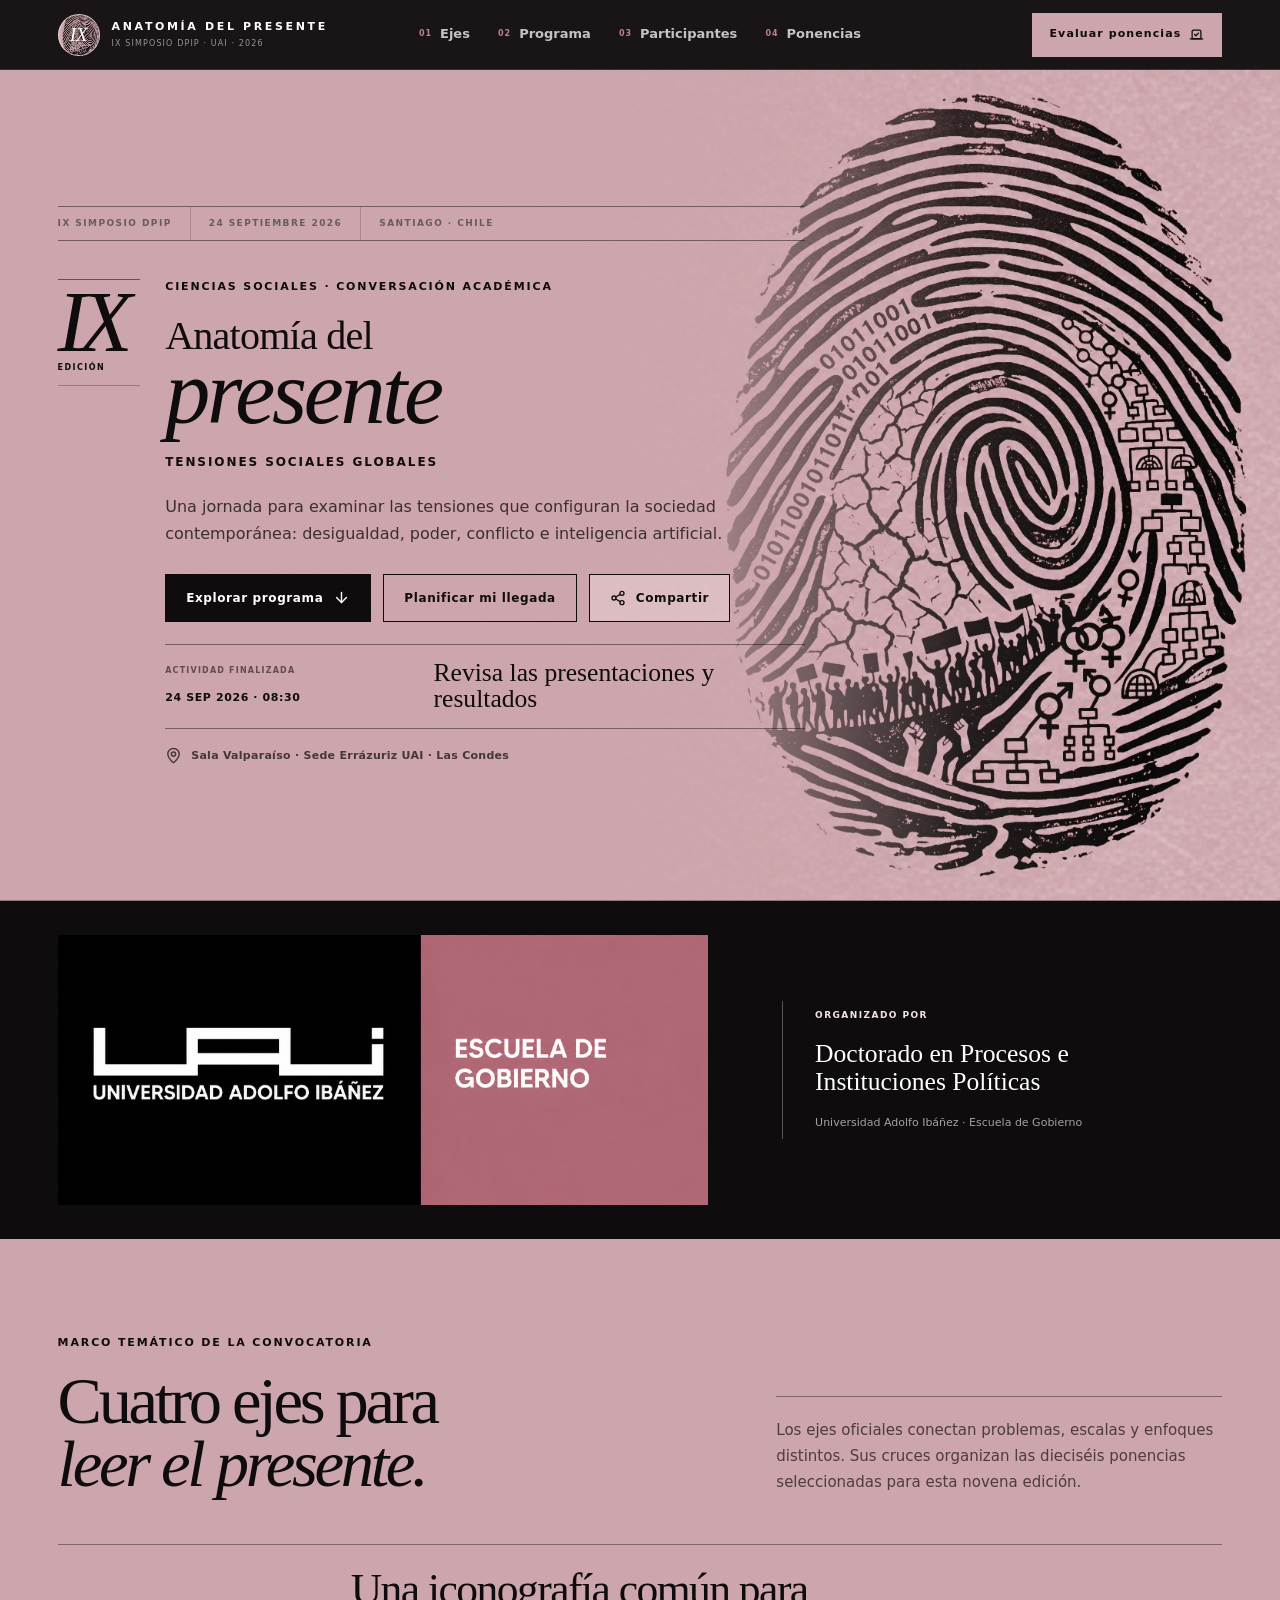
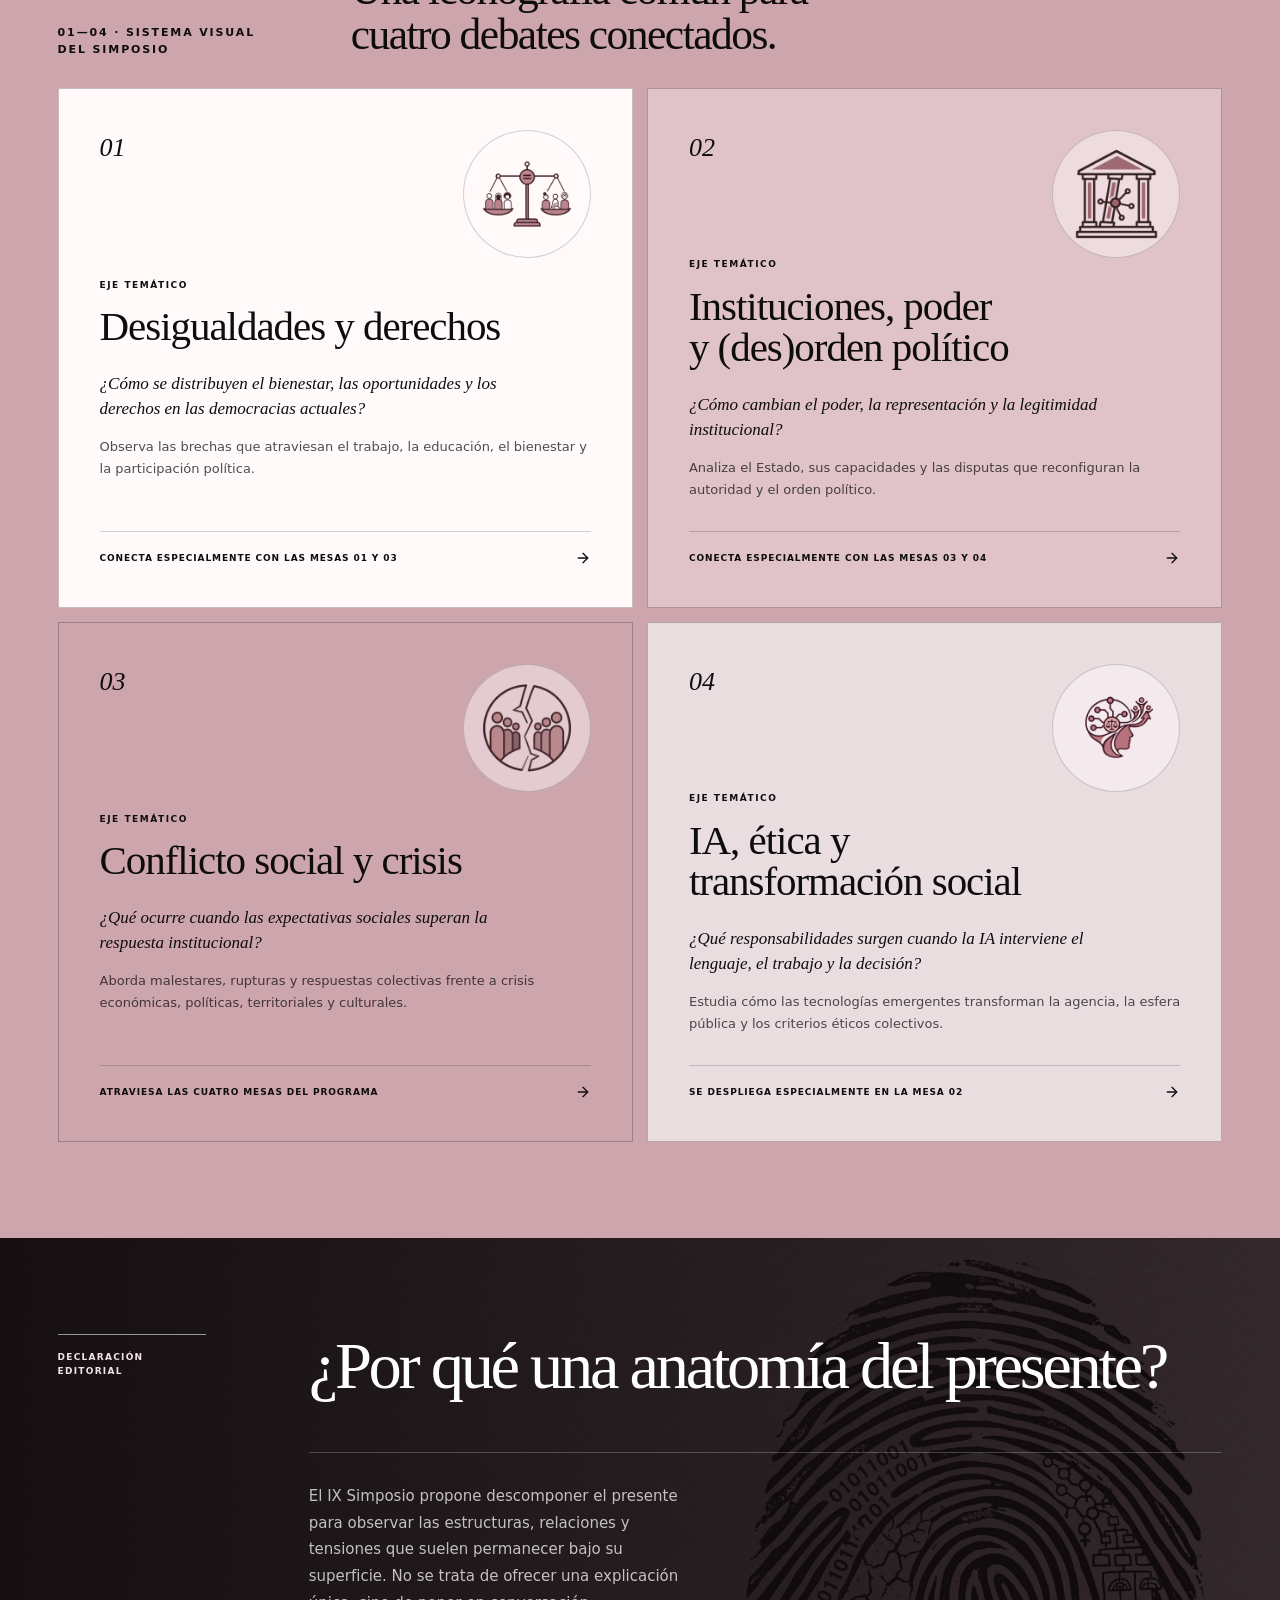
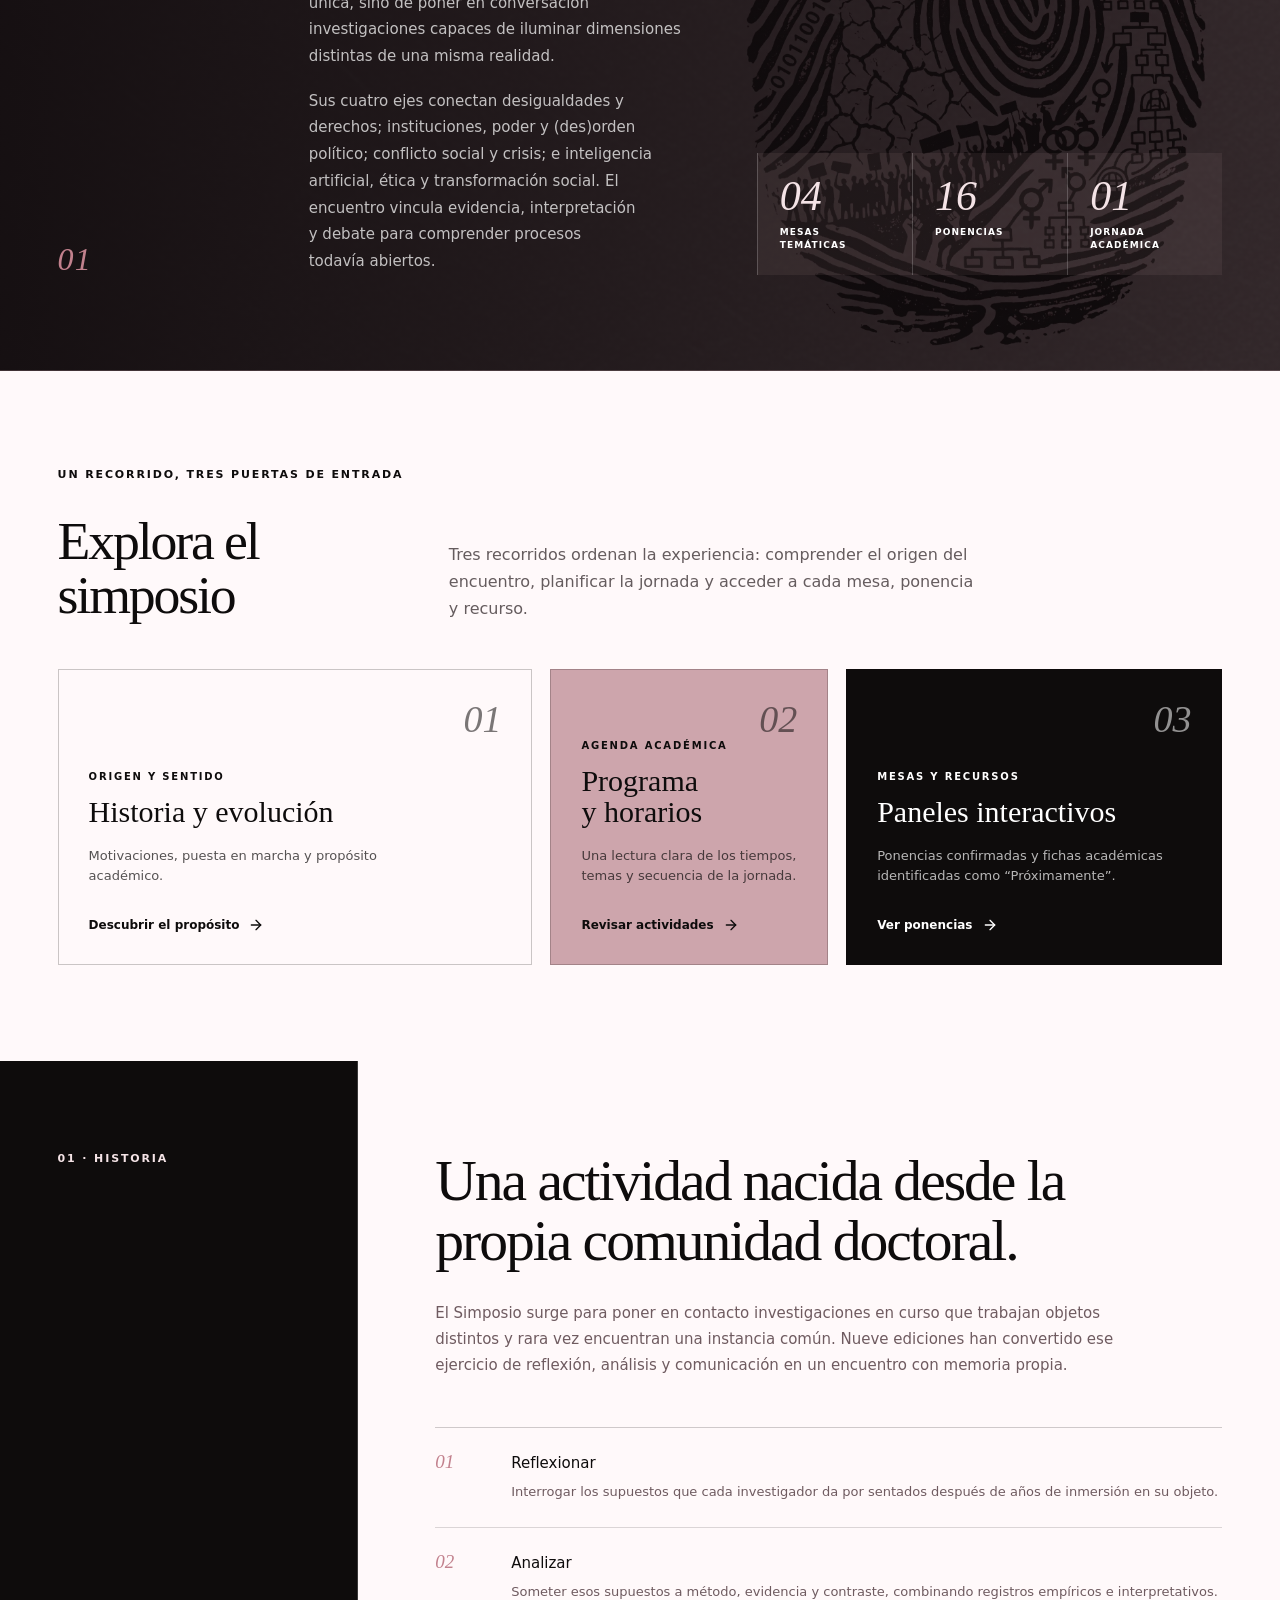
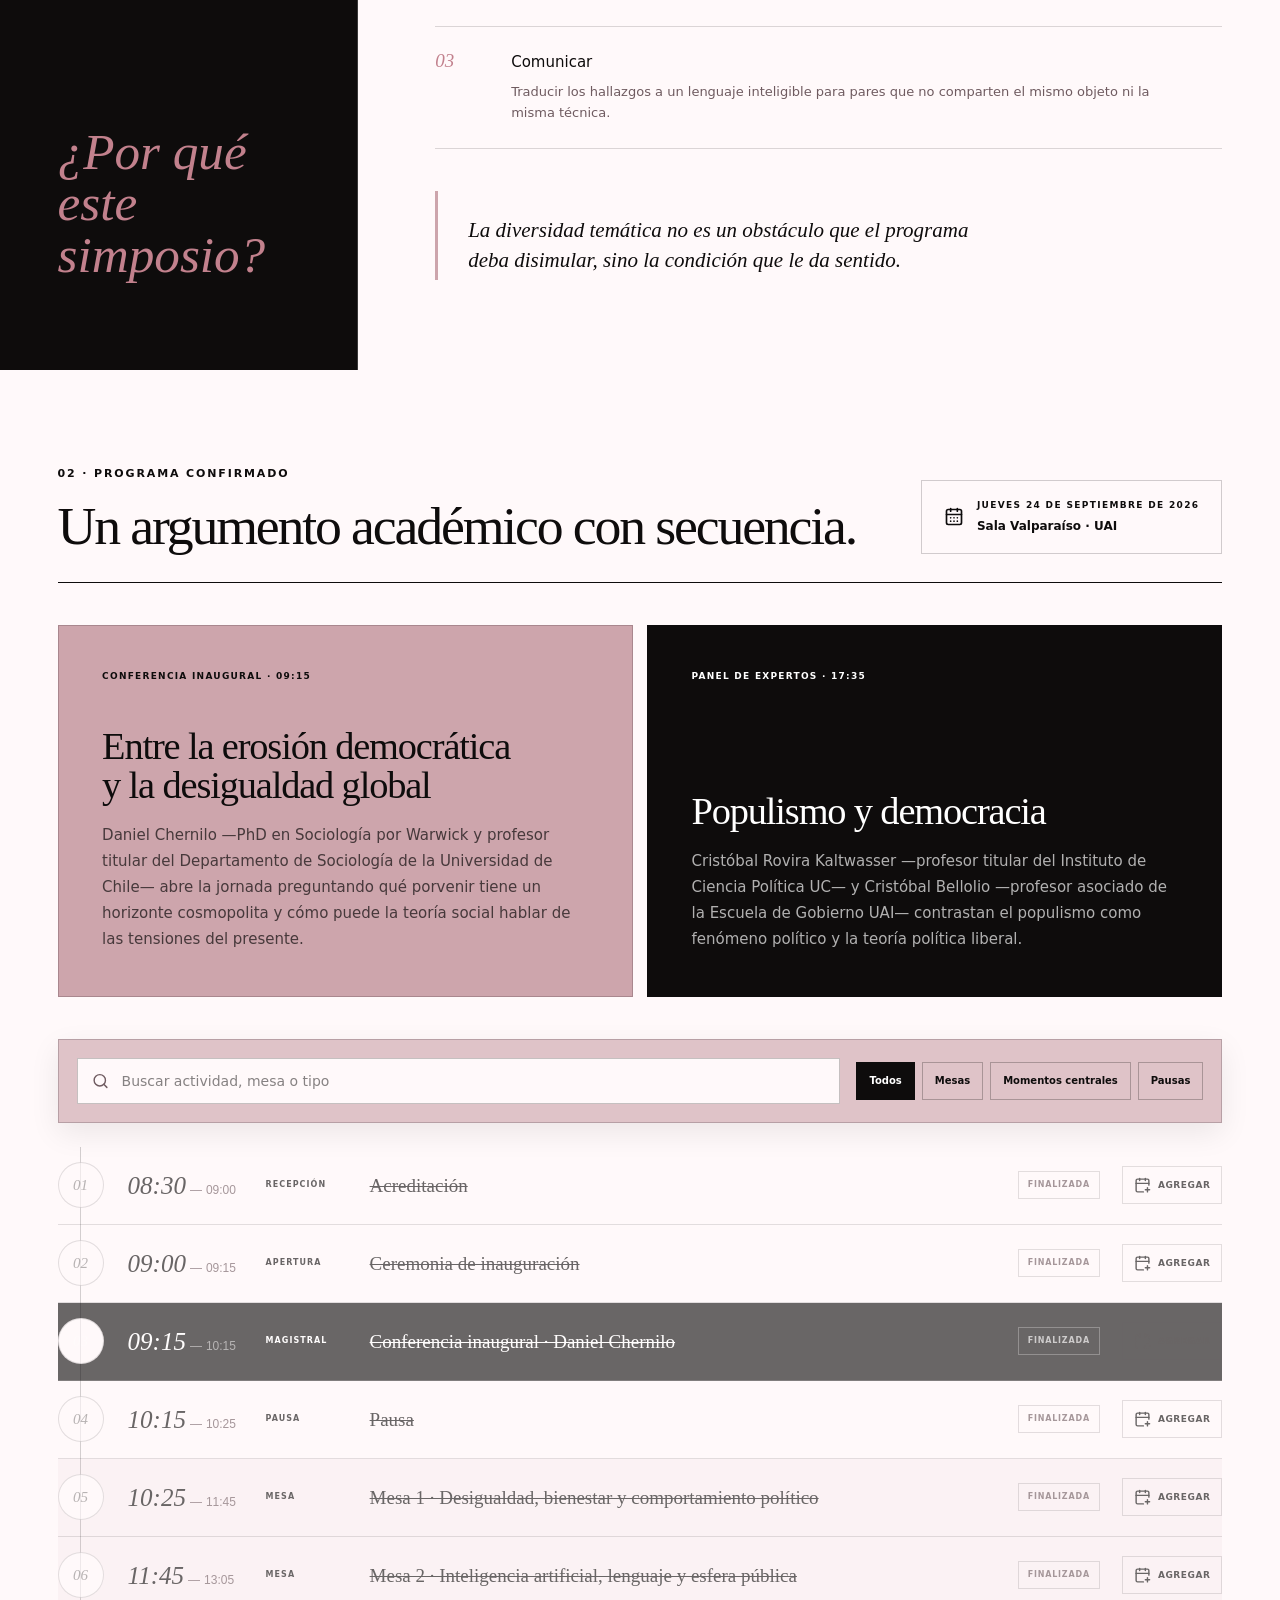
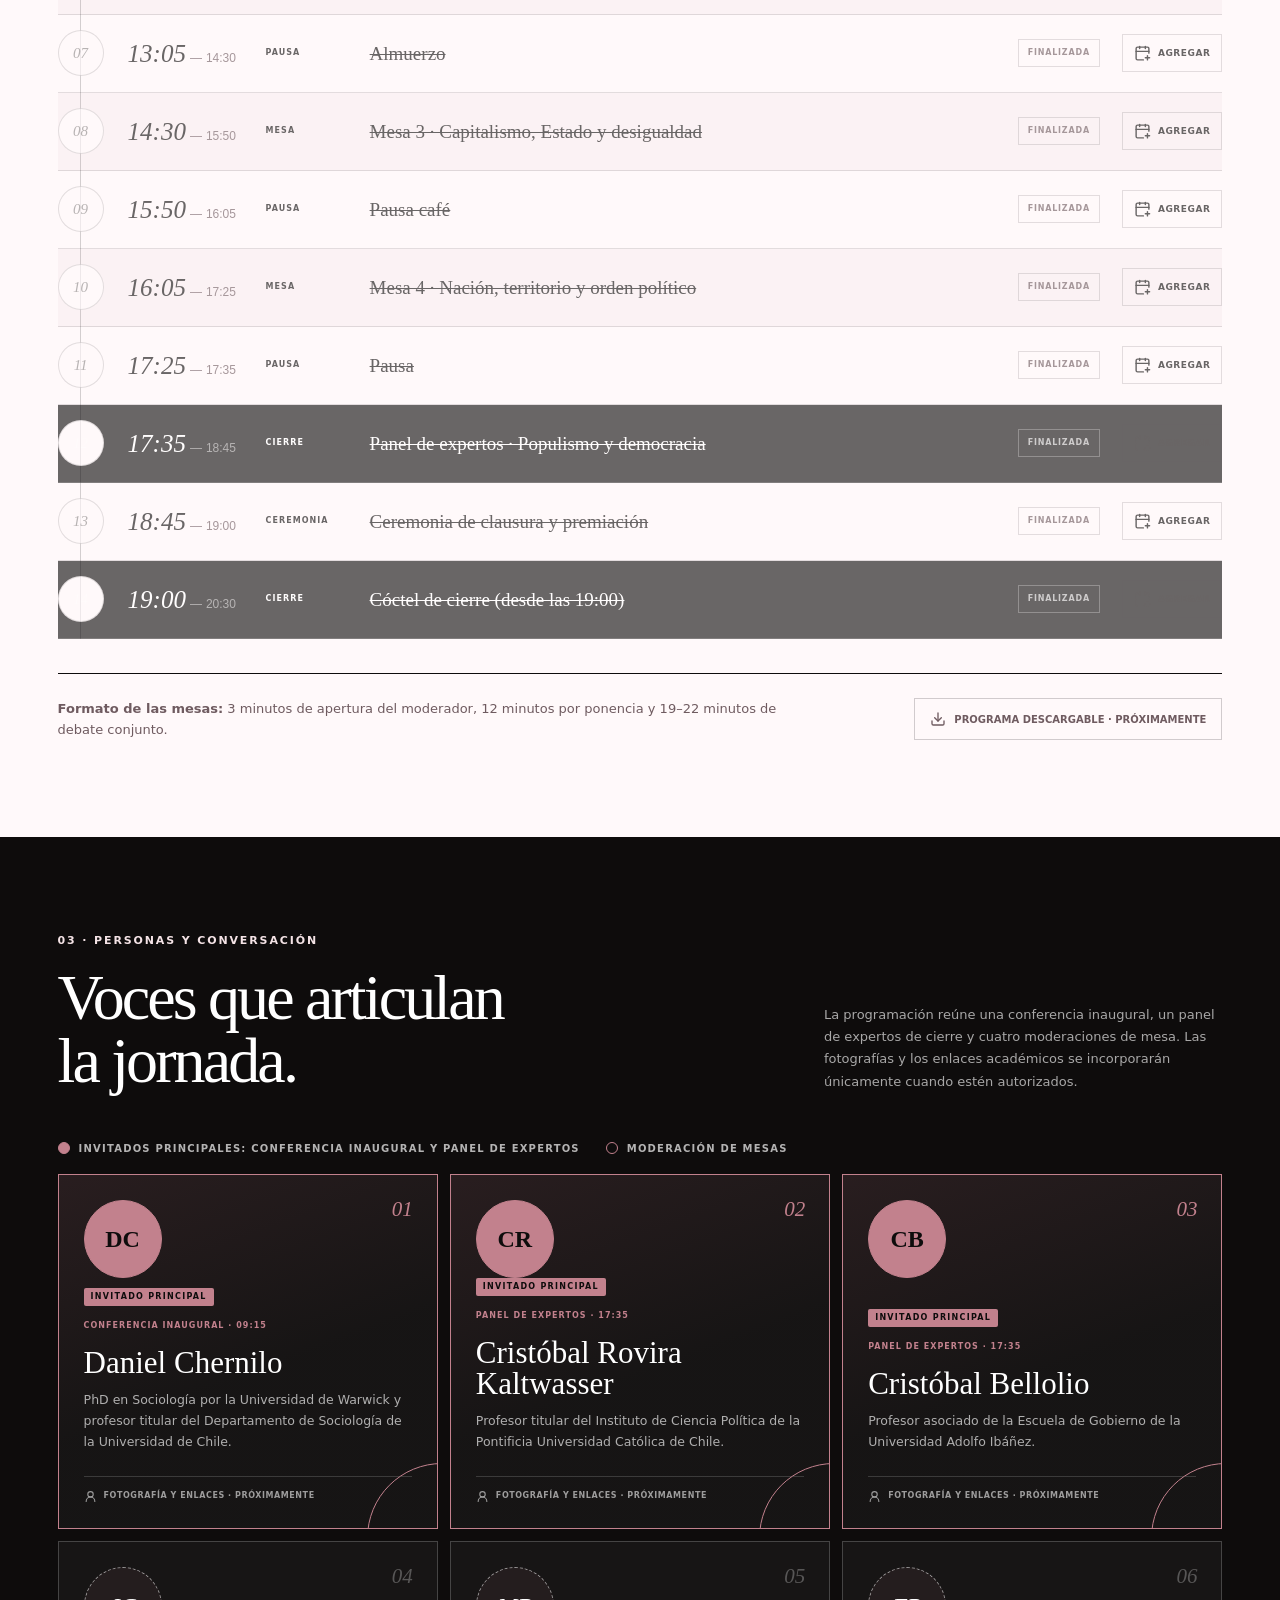
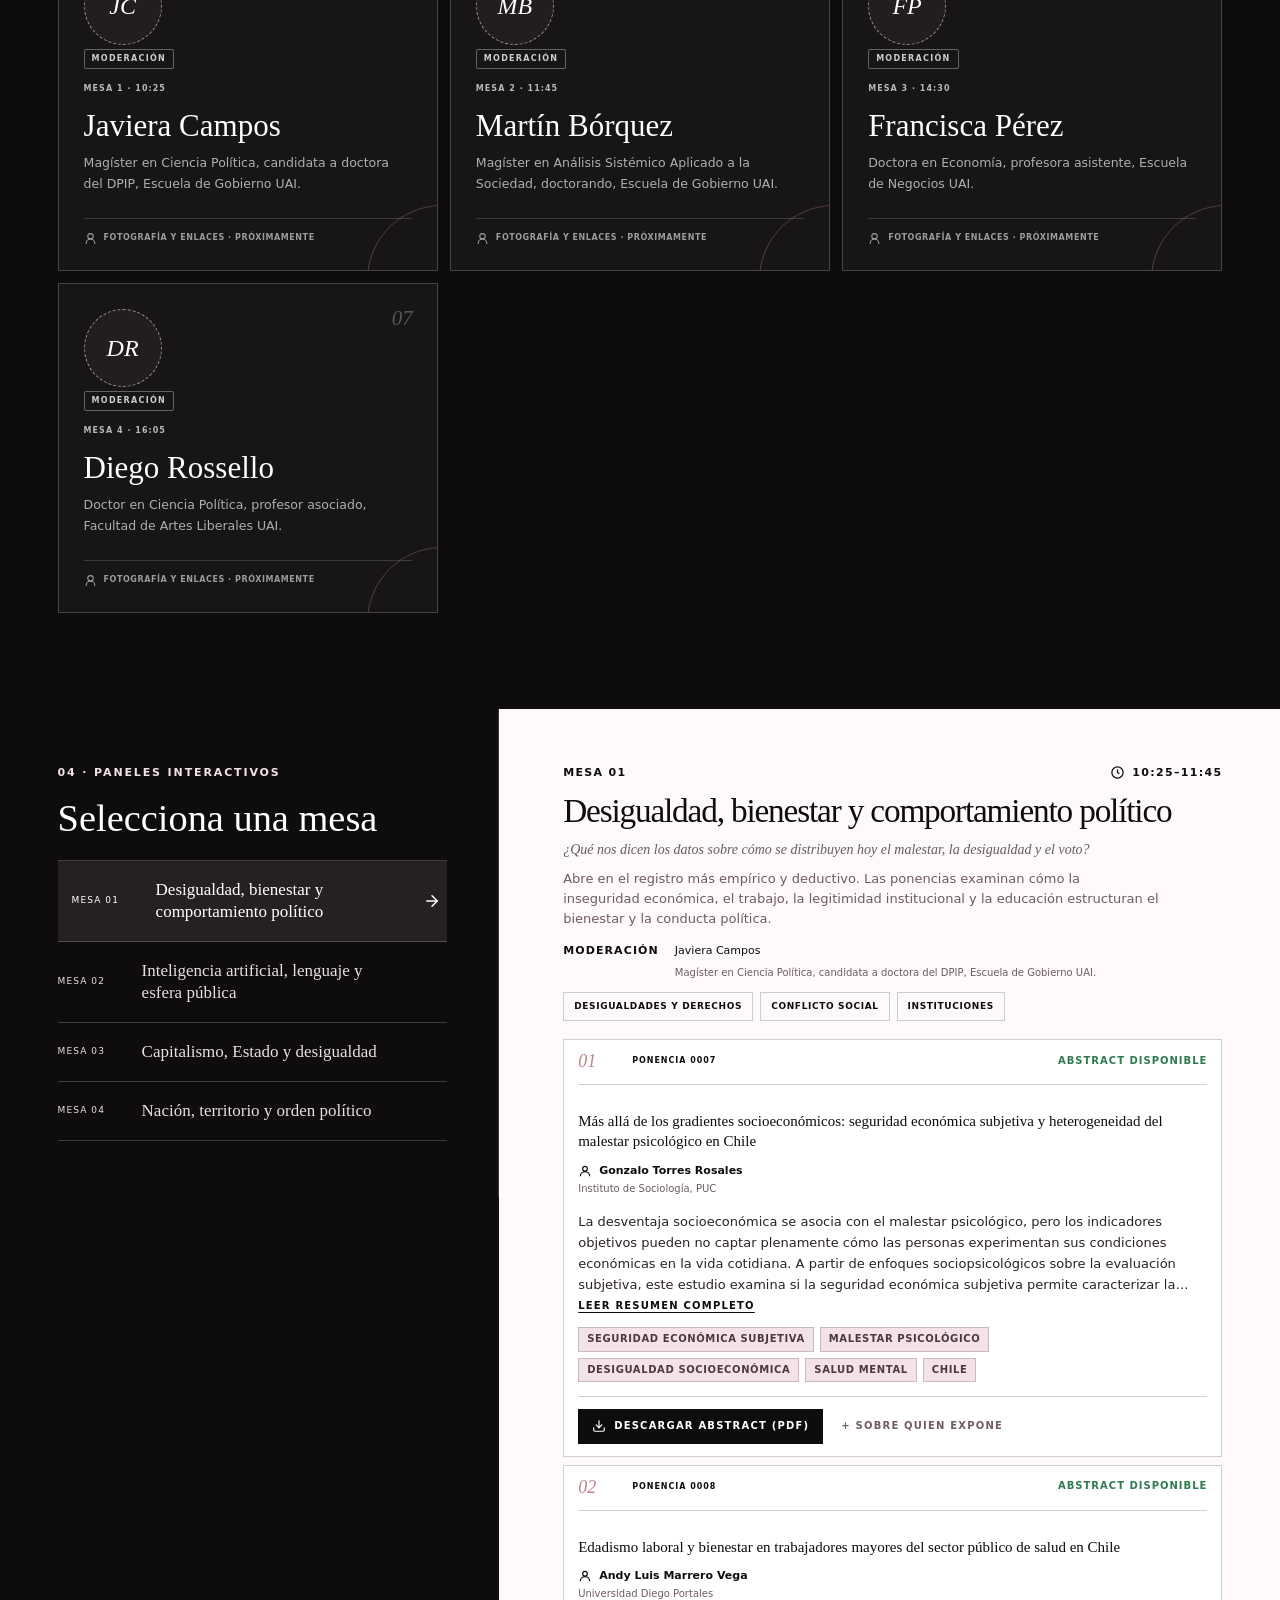
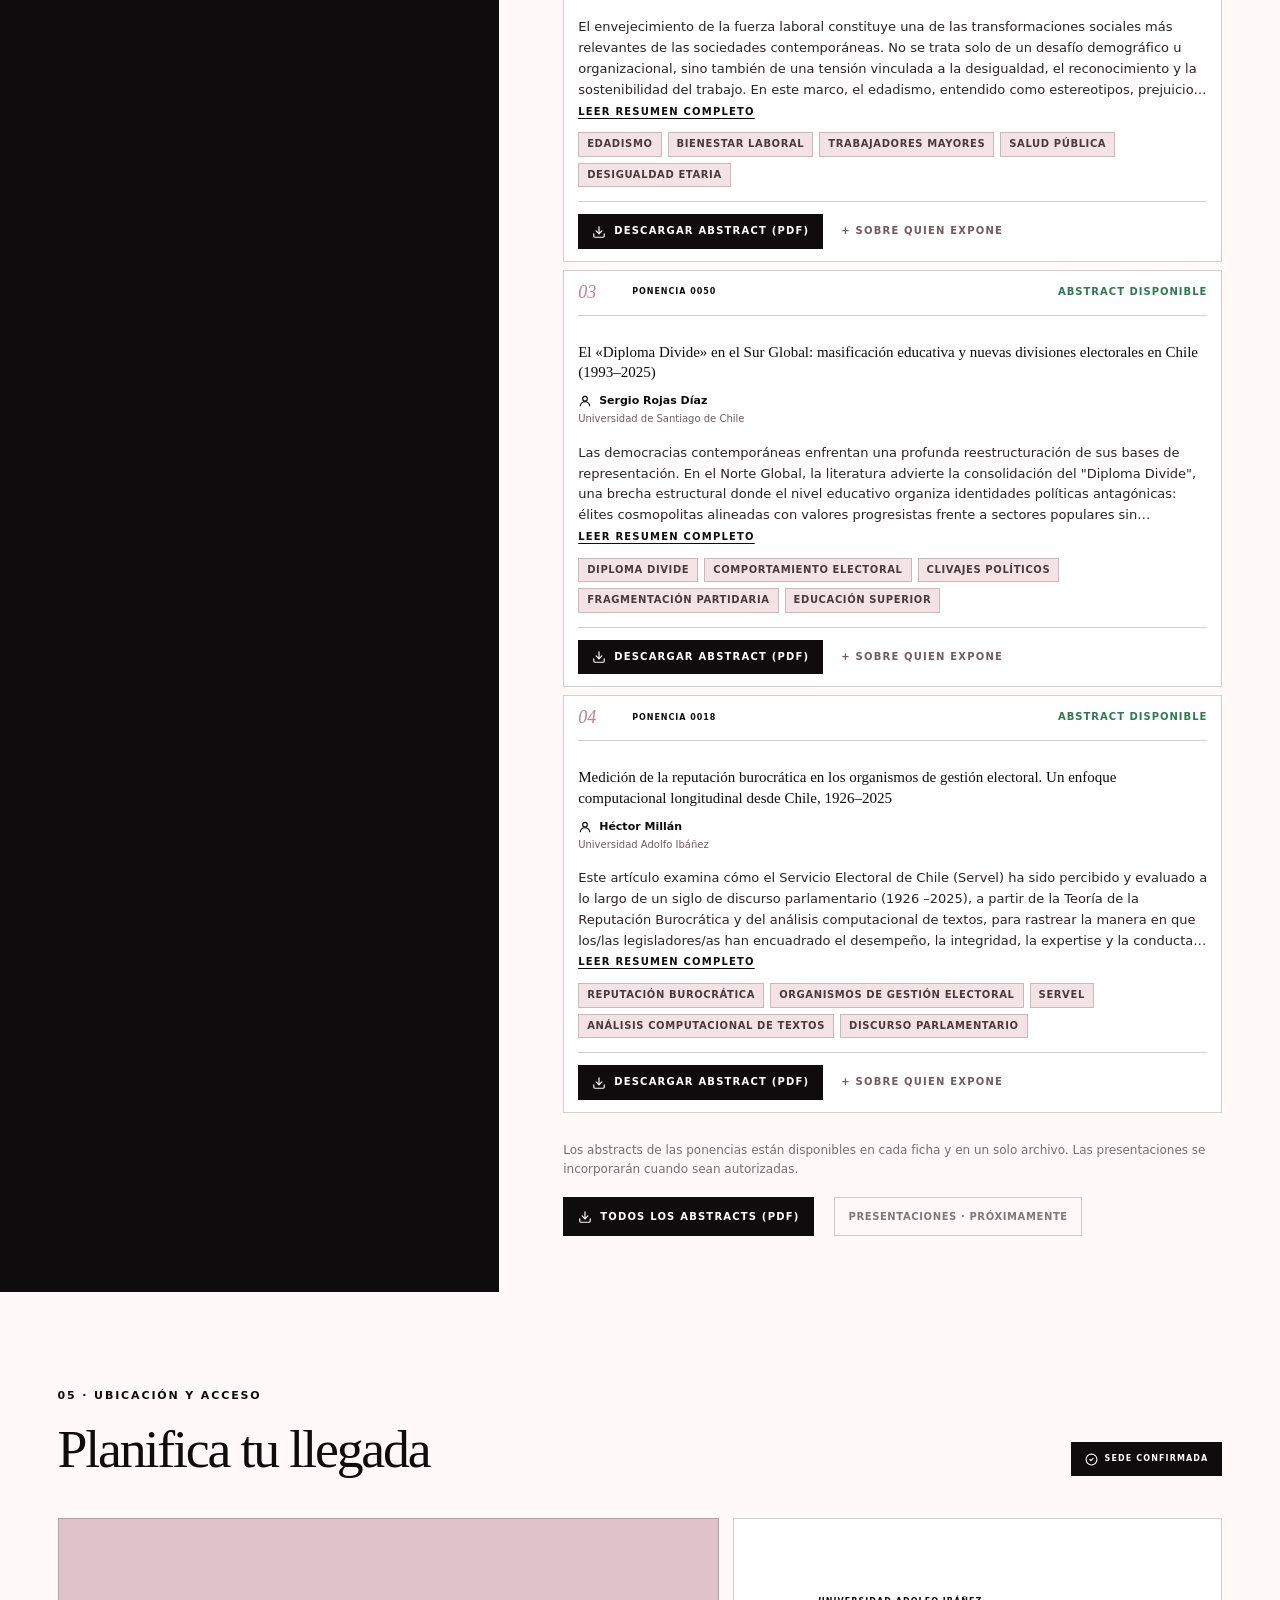
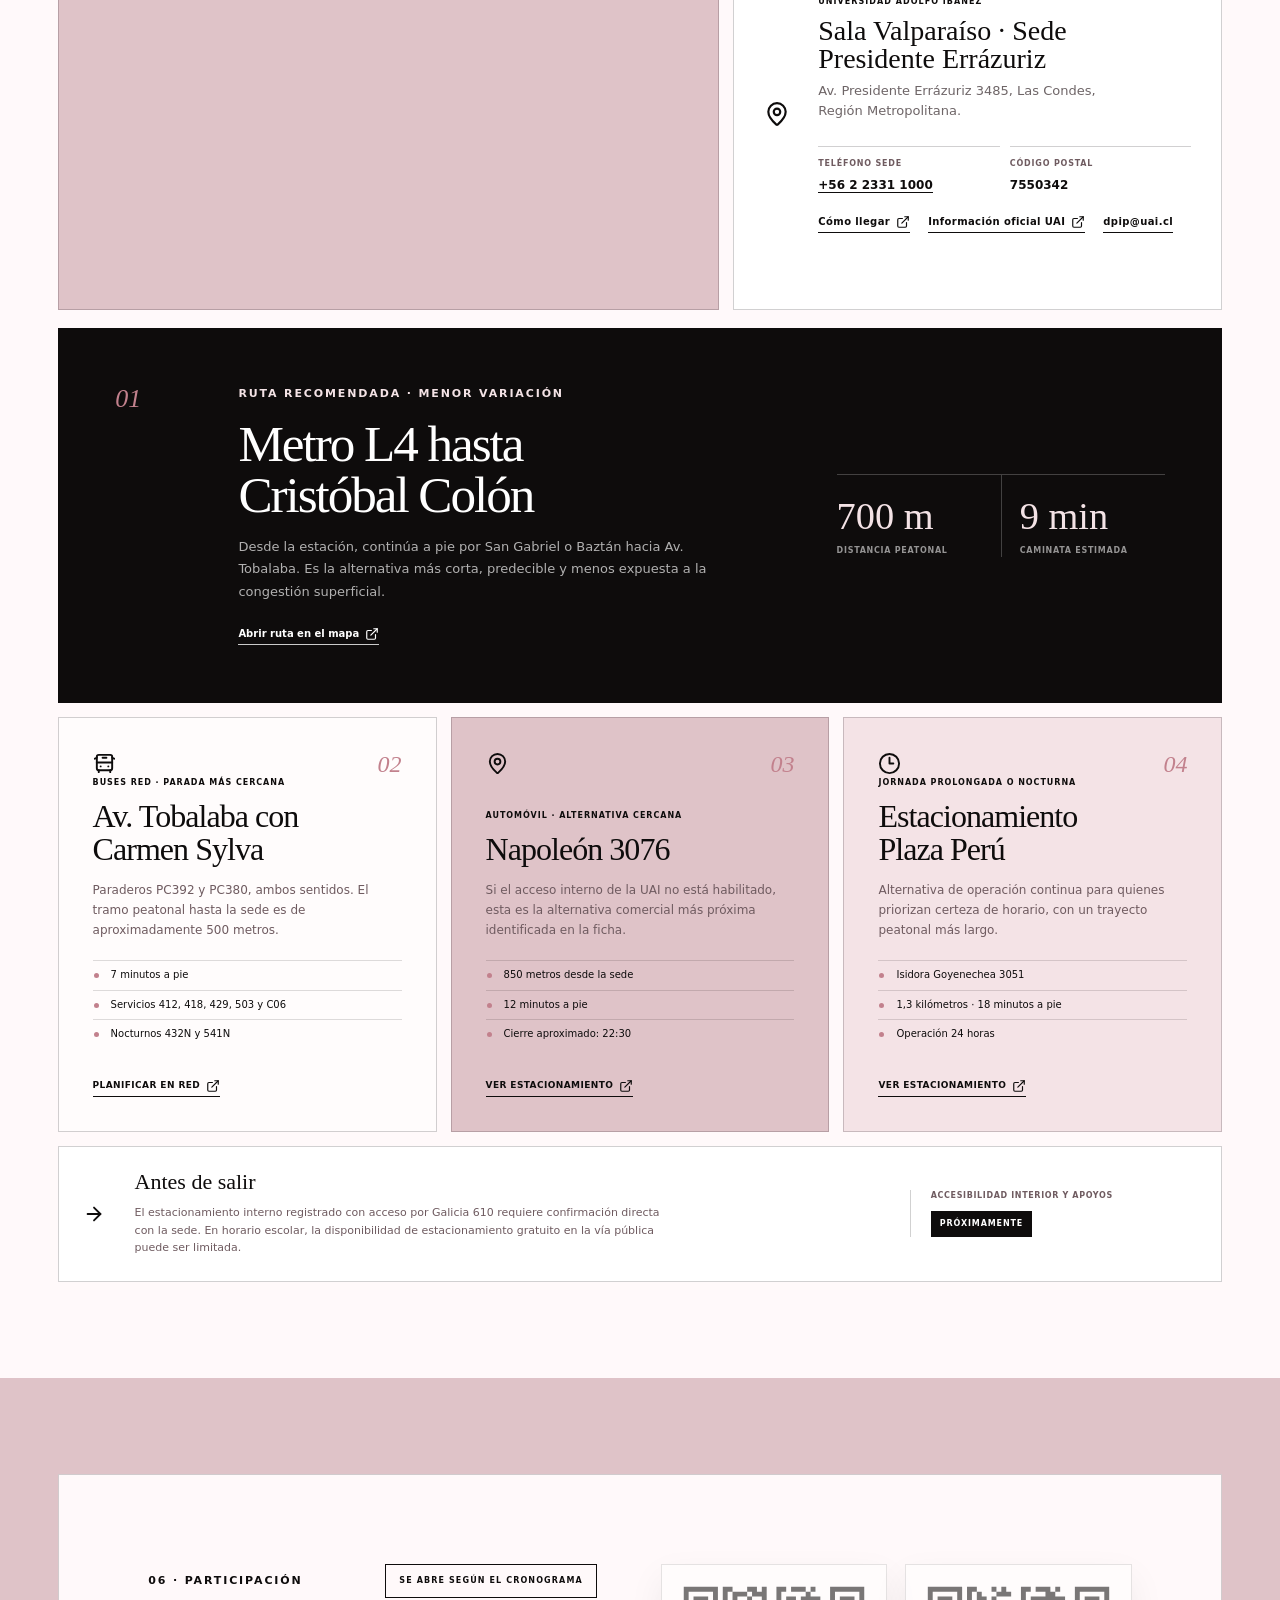
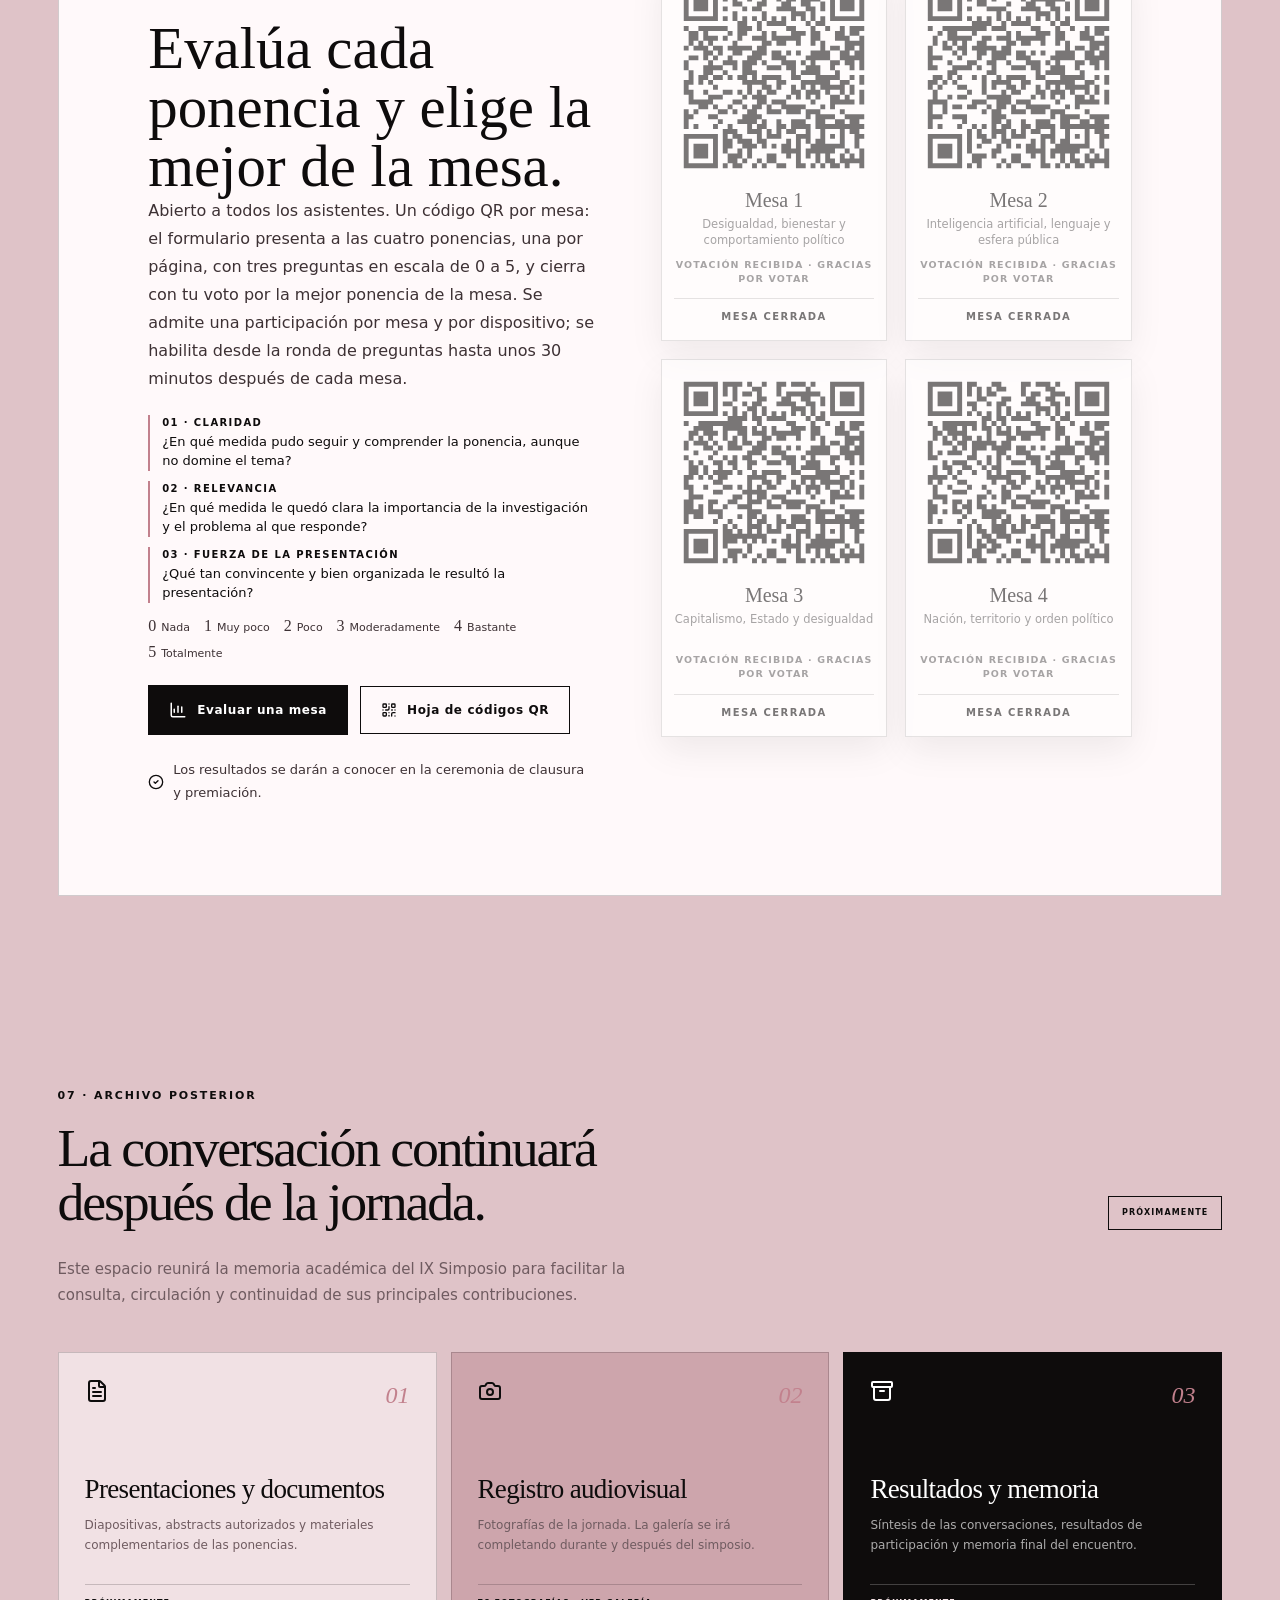
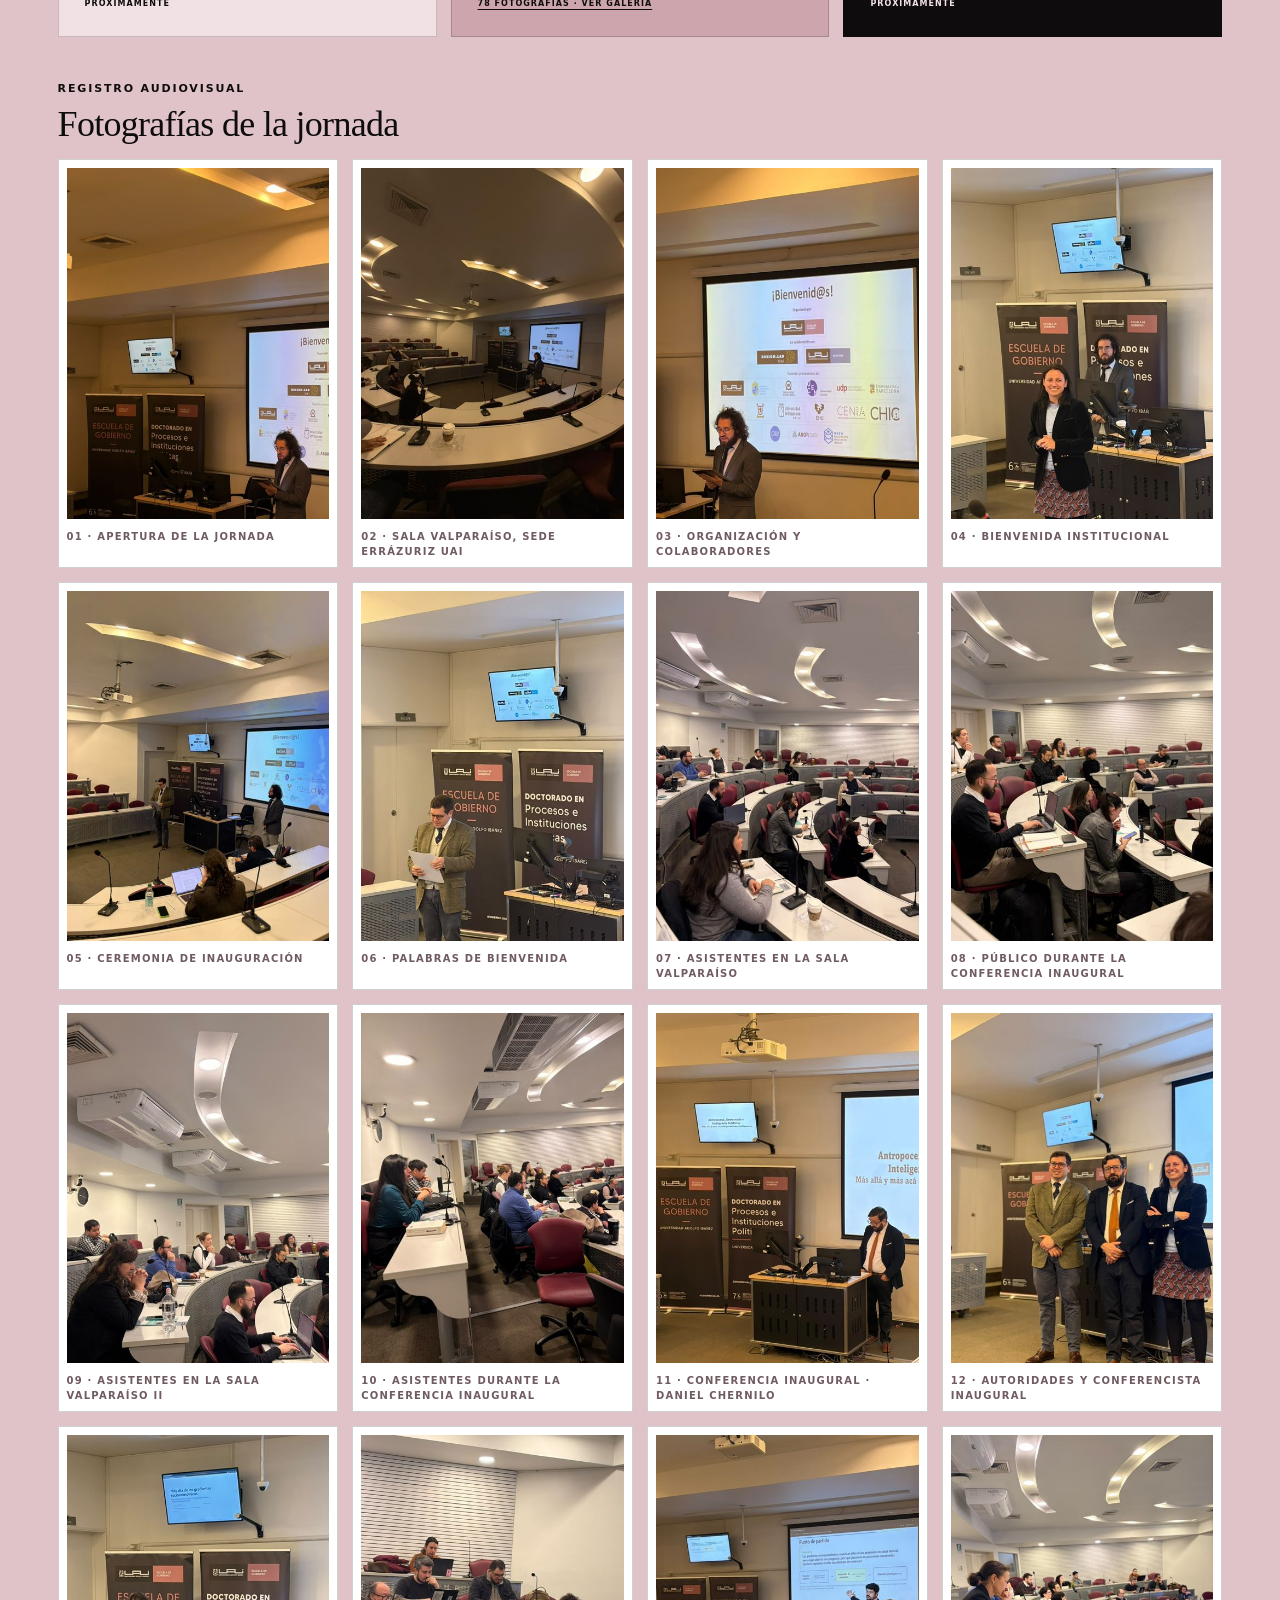
==== commit fd534acb: "Galería: público y apertura del panel de expertos (fotos 74 a 78) Co-Authored-By: Claude Opus 5.5 <n" ====
--- a/index.html
+++ b/index.html
@@ -118,7 +118,7 @@
 .vote-qr-mesa.qr-proxima:hover,.vote-qr-mesa.qr-cerrada:hover{transform:none;box-shadow:none}
 @media (max-width:480px){.galeria{gap:10px}.galeria-item{padding:5px}.lightbox{grid-template-columns:40px minmax(0,1fr) 40px;padding:12px}.lightbox button{width:36px;height:36px}}
 </style>
-</head><body><main id="contenido"><a class="skip-link" href="#inicio">Saltar al contenido principal</a><nav class="nav-shell" aria-label="Navegación principal"><a class="brand" href="#inicio" aria-label="Ir al inicio"><span class="brand-mark brand-fingerprint" aria-hidden="true">IX</span><span><strong>ANATOMÍA DEL PRESENTE</strong><small>IX SIMPOSIO DPIP · UAI · 2026</small></span></a><div class="nav-links"><a href="#ejes"><b>01</b>Ejes</a><a href="#programa"><b>02</b>Programa</a><a href="#participantes"><b>03</b>Participantes</a><a href="#paneles"><b>04</b>Ponencias</a></div><a class="nav-cta" href="#baremo">Evaluar ponencias <svg xmlns="http://www.w3.org/2000/svg" width="15" height="15" viewBox="0 0 24 24" fill="none" stroke="currentColor" stroke-width="2" stroke-linecap="round" stroke-linejoin="round" class="lucide lucide-vote" aria-hidden="true"><path d="m9 12 2 2 4-4"></path><path d="M5 7c0-1.1.9-2 2-2h10a2 2 0 0 1 2 2v12H5V7Z"></path><path d="M22 19H2"></path></svg></a></nav><nav class="quick-nav" aria-label="Accesos rápidos"><a href="#programa">Programa</a><a href="#participantes">Participantes</a><a href="#paneles">Ponencias</a><a href="#baremo">Evaluación</a><a href="#ubicacion">Ubicación</a></nav><section class="hero" id="inicio"><img src="assets/img-0.webp" alt="Huella digital compuesta por símbolos de tecnología, sociedad, territorio e instituciones" loading="eager" fetchPriority="high" decoding="async" sizes="100vw" class="hero-background" data-nimg="fill" style="position:absolute;inset:0;width:100%;height:100%;object-fit:cover"/><div class="hero-copy"><div class="hero-topline"><span>IX SIMPOSIO DPIP</span><span>24 SEPTIEMBRE 2026</span><span>SANTIAGO · CHILE</span></div><div class="hero-title-lockup"><span class="hero-serial" aria-hidden="true"><b>IX</b><small>EDICIÓN</small></span><div><p class="eyebrow">Ciencias sociales · conversación académica</p><h1><span>Anatomía del</span><em>presente</em></h1><p class="hero-subtitle">Tensiones sociales globales</p></div></div><p class="hero-lead">Una jornada para examinar las tensiones que configuran la sociedad contemporánea: desigualdad, poder, conflicto e inteligencia artificial.</p><div class="hero-actions"><a class="button button-primary" href="#programa">Explorar programa <svg xmlns="http://www.w3.org/2000/svg" width="17" height="17" viewBox="0 0 24 24" fill="none" stroke="currentColor" stroke-width="2" stroke-linecap="round" stroke-linejoin="round" class="lucide lucide-arrow-down" aria-hidden="true"><path d="M12 5v14"></path><path d="m19 12-7 7-7-7"></path></svg></a><a class="button button-ghost" href="#ubicacion">Planificar mi llegada</a><button class="button button-share" type="button" aria-live="polite"><svg xmlns="http://www.w3.org/2000/svg" width="16" height="16" viewBox="0 0 24 24" fill="none" stroke="currentColor" stroke-width="2" stroke-linecap="round" stroke-linejoin="round" class="lucide lucide-share2 lucide-share-2" aria-hidden="true"><circle cx="18" cy="5" r="3"></circle><circle cx="6" cy="12" r="3"></circle><circle cx="18" cy="19" r="3"></circle><line x1="8.59" x2="15.42" y1="13.51" y2="17.49"></line><line x1="15.41" x2="8.59" y1="6.51" y2="10.49"></line></svg> <!-- -->Compartir</button></div><section class="event-countdown" aria-label="Cuenta regresiva para el inicio del IX Simposio"><div class="countdown-label"><small>CUENTA REGRESIVA</small><time dateTime="2026-09-24T08:30:00-03:00">24 SEP 2026 · 08:30</time></div><div class="countdown-units" aria-live="off"><span class="countdown-unit"><strong>—</strong><small>días</small></span><span class="countdown-unit"><strong>—</strong><small>horas</small></span><span class="countdown-unit"><strong>—</strong><small>min</small></span><span class="countdown-unit"><strong>—</strong><small>seg</small></span></div></section><p class="hero-location"><svg xmlns="http://www.w3.org/2000/svg" width="17" height="17" viewBox="0 0 24 24" fill="none" stroke="currentColor" stroke-width="2" stroke-linecap="round" stroke-linejoin="round" class="lucide lucide-map-pin" aria-hidden="true"><path d="M20 10c0 4.993-5.539 10.193-7.399 11.799a1 1 0 0 1-1.202 0C9.539 20.193 4 14.993 4 10a8 8 0 0 1 16 0"></path><circle cx="12" cy="10" r="3"></circle></svg> Sala Valparaíso · Sede Errázuriz UAI · Las Condes</p></div></section><section class="institution-strip" aria-label="Instituciones organizadoras"><div class="institution-copy"><span>Organizado por</span><strong>Doctorado en Procesos e Instituciones Políticas</strong><p>Universidad Adolfo Ibáñez · Escuela de Gobierno</p></div><img src="assets/img-1.png" alt="Universidad Adolfo Ibáñez y Escuela de Gobierno" width="1948" height="807" loading="lazy" decoding="async" srcSet="assets/img-1.png 640w, assets/img-1.png 750w, assets/img-1.png 828w, assets/img-1.png 1080w, assets/img-1.png 1200w, assets/img-1.png 1920w, assets/img-1.png 2048w, assets/img-1.png 3840w" class="institution-logo" data-nimg="1"/></section><section class="axes section-shell" id="ejes" aria-labelledby="axes-title"><div class="axes-heading"><div><p class="eyebrow">Marco temático de la convocatoria</p><h2 id="axes-title">Cuatro ejes para<br/><em>leer el presente.</em></h2></div><p>Los ejes oficiales conectan problemas, escalas y enfoques distintos. Sus cruces organizan las dieciséis ponencias seleccionadas para esta novena edición.</p></div><div class="axes-subheading"><p class="eyebrow">01—04 · Sistema visual del simposio</p><h3>Una iconografía común para cuatro debates conectados.</h3></div><div class="axes-grid"><a class="axis-card axis-01" href="#paneles"><div class="axis-top"><span>01</span><span class="axis-icon-frame"><img src="assets/img-2.png" alt="" width="1024" height="1024" loading="lazy" decoding="async" srcSet="assets/img-2.png 640w, assets/img-2.png 750w, assets/img-2.png 828w, assets/img-2.png 1080w, assets/img-2.png 1200w, assets/img-2.png 1920w, assets/img-2.png 2048w" sizes="112px" class="axis-icon" data-nimg="1"/></span></div><div class="axis-copy"><p>EJE TEMÁTICO</p><h3>Desigualdades y derechos</h3><strong class="axis-question">¿Cómo se distribuyen el bienestar, las oportunidades y los derechos en las democracias actuales?</strong><span class="axis-focus">Observa las brechas que atraviesan el trabajo, la educación, el bienestar y la participación política.</span></div><span class="axis-link">Conecta especialmente con las mesas 01 y 03<!-- --> <svg xmlns="http://www.w3.org/2000/svg" width="16" height="16" viewBox="0 0 24 24" fill="none" stroke="currentColor" stroke-width="2" stroke-linecap="round" stroke-linejoin="round" class="lucide lucide-arrow-right" aria-hidden="true"><path d="M5 12h14"></path><path d="m12 5 7 7-7 7"></path></svg></span></a><a class="axis-card axis-02" href="#paneles"><div class="axis-top"><span>02</span><span class="axis-icon-frame"><img src="assets/img-3.png" alt="" width="1024" height="1024" loading="lazy" decoding="async" srcSet="assets/img-3.png 640w, assets/img-3.png 750w, assets/img-3.png 828w, assets/img-3.png 1080w, assets/img-3.png 1200w, assets/img-3.png 1920w, assets/img-3.png 2048w" sizes="112px" class="axis-icon" data-nimg="1"/></span></div><div class="axis-copy"><p>EJE TEMÁTICO</p><h3>Instituciones, poder y (des)orden político</h3><strong class="axis-question">¿Cómo cambian el poder, la representación y la legitimidad institucional?</strong><span class="axis-focus">Analiza el Estado, sus capacidades y las disputas que reconfiguran la autoridad y el orden político.</span></div><span class="axis-link">Conecta especialmente con las mesas 03 y 04<!-- --> <svg xmlns="http://www.w3.org/2000/svg" width="16" height="16" viewBox="0 0 24 24" fill="none" stroke="currentColor" stroke-width="2" stroke-linecap="round" stroke-linejoin="round" class="lucide lucide-arrow-right" aria-hidden="true"><path d="M5 12h14"></path><path d="m12 5 7 7-7 7"></path></svg></span></a><a class="axis-card axis-03" href="#paneles"><div class="axis-top"><span>03</span><span class="axis-icon-frame"><img src="assets/img-4.png" alt="" width="1024" height="1024" loading="lazy" decoding="async" srcSet="assets/img-4.png 640w, assets/img-4.png 750w, assets/img-4.png 828w, assets/img-4.png 1080w, assets/img-4.png 1200w, assets/img-4.png 1920w, assets/img-4.png 2048w" sizes="112px" class="axis-icon" data-nimg="1"/></span></div><div class="axis-copy"><p>EJE TEMÁTICO</p><h3>Conflicto social y crisis</h3><strong class="axis-question">¿Qué ocurre cuando las expectativas sociales superan la respuesta institucional?</strong><span class="axis-focus">Aborda malestares, rupturas y respuestas colectivas frente a crisis económicas, políticas, territoriales y culturales.</span></div><span class="axis-link">Atraviesa las cuatro mesas del programa<!-- --> <svg xmlns="http://www.w3.org/2000/svg" width="16" height="16" viewBox="0 0 24 24" fill="none" stroke="currentColor" stroke-width="2" stroke-linecap="round" stroke-linejoin="round" class="lucide lucide-arrow-right" aria-hidden="true"><path d="M5 12h14"></path><path d="m12 5 7 7-7 7"></path></svg></span></a><a class="axis-card axis-04" href="#paneles"><div class="axis-top"><span>04</span><span class="axis-icon-frame"><img src="assets/img-5.png" alt="" width="1024" height="1024" loading="lazy" decoding="async" srcSet="assets/img-5.png 640w, assets/img-5.png 750w, assets/img-5.png 828w, assets/img-5.png 1080w, assets/img-5.png 1200w, assets/img-5.png 1920w, assets/img-5.png 2048w" sizes="112px" class="axis-icon" data-nimg="1"/></span></div><div class="axis-copy"><p>EJE TEMÁTICO</p><h3>IA, ética y transformación social</h3><strong class="axis-question">¿Qué responsabilidades surgen cuando la IA interviene el lenguaje, el trabajo y la decisión?</strong><span class="axis-focus">Estudia cómo las tecnologías emergentes transforman la agencia, la esfera pública y los criterios éticos colectivos.</span></div><span class="axis-link">Se despliega especialmente en la mesa 02<!-- --> <svg xmlns="http://www.w3.org/2000/svg" width="16" height="16" viewBox="0 0 24 24" fill="none" stroke="currentColor" stroke-width="2" stroke-linecap="round" stroke-linejoin="round" class="lucide lucide-arrow-right" aria-hidden="true"><path d="M5 12h14"></path><path d="m12 5 7 7-7 7"></path></svg></span></a></div></section><section class="curatorial section-shell" aria-labelledby="curatorial-title"><div class="curatorial-label"><span>DECLARACIÓN EDITORIAL</span><i>01</i></div><div class="curatorial-body"><h2 id="curatorial-title">¿Por qué una anatomía del presente?</h2><div class="curatorial-bottom"><div class="curatorial-copy"><p>El IX Simposio propone descomponer el presente para observar las estructuras, relaciones y tensiones que suelen permanecer bajo su superficie. No se trata de ofrecer una explicación única, sino de poner en conversación investigaciones capaces de iluminar dimensiones distintas de una misma realidad.</p><p>Sus cuatro ejes conectan desigualdades y derechos; instituciones, poder y (des)orden político; conflicto social y crisis; e inteligencia artificial, ética y transformación social. El encuentro vincula evidencia, interpretación y debate para comprender procesos todavía abiertos.</p></div><dl><div><dt>04</dt><dd>Mesas temáticas</dd></div><div><dt>16</dt><dd>Ponencias</dd></div><div><dt>01</dt><dd>Jornada académica</dd></div></dl></div></div></section><section class="modules section-shell" aria-labelledby="explora-title"><div class="section-heading"><p class="eyebrow">Un recorrido, tres puertas de entrada</p><h2 id="explora-title">Explora el simposio</h2><p>Tres recorridos ordenan la experiencia: comprender el origen del encuentro, planificar la jornada y acceder a cada mesa, ponencia y recurso.</p></div><div class="module-grid"><a class="module-card card-history" href="#historia"><span class="module-index">01</span><div><p>ORIGEN Y SENTIDO</p><h3>Historia y evolución</h3><span class="module-description">Motivaciones, puesta en marcha y propósito académico.</span><span class="card-link">Descubrir el propósito <svg xmlns="http://www.w3.org/2000/svg" width="16" height="16" viewBox="0 0 24 24" fill="none" stroke="currentColor" stroke-width="2" stroke-linecap="round" stroke-linejoin="round" class="lucide lucide-arrow-right" aria-hidden="true"><path d="M5 12h14"></path><path d="m12 5 7 7-7 7"></path></svg></span></div></a><a class="module-card card-program" href="#programa"><span class="module-index">02</span><div><p>AGENDA ACADÉMICA</p><h3>Programa y horarios</h3><span class="module-description">Una lectura clara de los tiempos, temas y secuencia de la jornada.</span><span class="card-link">Revisar actividades <svg xmlns="http://www.w3.org/2000/svg" width="16" height="16" viewBox="0 0 24 24" fill="none" stroke="currentColor" stroke-width="2" stroke-linecap="round" stroke-linejoin="round" class="lucide lucide-arrow-right" aria-hidden="true"><path d="M5 12h14"></path><path d="m12 5 7 7-7 7"></path></svg></span></div></a><a class="module-card card-panels" href="#paneles"><span class="module-index">03</span><div><p>MESAS Y RECURSOS</p><h3>Paneles interactivos</h3><span class="module-description">Ponencias confirmadas y fichas académicas identificadas como “Próximamente”.</span><span class="card-link">Ver ponencias <svg xmlns="http://www.w3.org/2000/svg" width="16" height="16" viewBox="0 0 24 24" fill="none" stroke="currentColor" stroke-width="2" stroke-linecap="round" stroke-linejoin="round" class="lucide lucide-arrow-right" aria-hidden="true"><path d="M5 12h14"></path><path d="m12 5 7 7-7 7"></path></svg></span></div></a></div></section><section class="story" id="historia"><div class="story-aside"><p class="eyebrow">01 · Historia</p><span>¿Por qué este simposio?</span></div><div class="story-body"><h2>Una actividad nacida desde la propia comunidad doctoral.</h2><p class="story-intro">El Simposio surge para poner en contacto investigaciones en curso que trabajan objetos distintos y rara vez encuentran una instancia común. Nueve ediciones han convertido ese ejercicio de reflexión, análisis y comunicación en un encuentro con memoria propia.</p><div class="timeline"><article><span>01</span><div><h3>Reflexionar</h3><p>Interrogar los supuestos que cada investigador da por sentados después de años de inmersión en su objeto.</p></div></article><article><span>02</span><div><h3>Analizar</h3><p>Someter esos supuestos a método, evidencia y contraste, combinando registros empíricos e interpretativos.</p></div></article><article><span>03</span><div><h3>Comunicar</h3><p>Traducir los hallazgos a un lenguaje inteligible para pares que no comparten el mismo objeto ni la misma técnica.</p></div></article></div><blockquote>La diversidad temática no es un obstáculo que el programa deba disimular, sino la condición que le da sentido.</blockquote></div></section><section class="program section-shell" id="programa"><div class="program-header"><div><p class="eyebrow">02 · Programa confirmado</p><h2>Un argumento académico con secuencia.</h2></div><div class="countdown-placeholder"><svg xmlns="http://www.w3.org/2000/svg" width="20" height="20" viewBox="0 0 24 24" fill="none" stroke="currentColor" stroke-width="2" stroke-linecap="round" stroke-linejoin="round" class="lucide lucide-calendar-days" aria-hidden="true"><path d="M8 2v3"></path><path d="M16 2v3"></path><rect x="3" y="3" width="18" height="18" rx="2"></rect><path d="M3 9h18"></path><path d="M8 13h.01"></path><path d="M12 13h.01"></path><path d="M16 13h.01"></path><path d="M8 17h.01"></path><path d="M12 17h.01"></path><path d="M16 17h.01"></path></svg><span><small>JUEVES 24 DE SEPTIEMBRE DE 2026</small>Sala Valparaíso · UAI</span></div></div><div class="program-intro-grid"><article class="program-feature"><span>CONFERENCIA INAUGURAL · 09:15</span><h3>Entre la erosión democrática y la desigualdad global</h3><p>Daniel Chernilo —PhD en Sociología por Warwick y profesor titular del Departamento de Sociología de la Universidad de Chile— abre la jornada preguntando qué porvenir tiene un horizonte cosmopolita y cómo puede la teoría social hablar de las tensiones del presente.</p></article><article class="program-feature program-feature-dark"><span>PANEL DE EXPERTOS · 17:35</span><h3>Populismo y democracia</h3><p>Cristóbal Rovira Kaltwasser —profesor titular del Instituto de Ciencia Política UC— y Cristóbal Bellolio —profesor asociado de la Escuela de Gobierno UAI— contrastan el populismo como fenómeno político y la teoría política liberal.</p></article></div><div class="program-tools" aria-label="Herramientas para explorar el programa"><label class="program-search"><svg xmlns="http://www.w3.org/2000/svg" width="17" height="17" viewBox="0 0 24 24" fill="none" stroke="currentColor" stroke-width="2" stroke-linecap="round" stroke-linejoin="round" class="lucide lucide-search" aria-hidden="true"><path d="m21 21-4.34-4.34"></path><circle cx="11" cy="11" r="8"></circle></svg><span class="sr-only">Buscar en el programa</span><input data-slot="input" class="h-9 w-full min-w-0 rounded-md border border-input bg-transparent px-3 py-1 text-base shadow-xs transition-[color,box-shadow] outline-none selection:bg-primary selection:text-primary-foreground file:inline-flex file:h-7 file:border-0 file:bg-transparent file:text-sm file:font-medium file:text-foreground placeholder:text-muted-foreground disabled:pointer-events-none disabled:cursor-not-allowed disabled:opacity-50 md:text-sm dark:bg-input/30 focus-visible:border-ring focus-visible:ring-[3px] focus-visible:ring-ring/50 aria-invalid:border-destructive aria-invalid:ring-destructive/20 dark:aria-invalid:ring-destructive/40" placeholder="Buscar actividad, mesa o tipo" aria-label="Buscar en el programa" value=""/></label><div dir="ltr" role="radiogroup" data-slot="toggle-group" data-spacing="0" style="outline:none;--gap:0" class="group/toggle-group flex w-fit items-center gap-[--spacing(var(--gap))] rounded-md data-[spacing=default]:data-[variant=outline]:shadow-xs program-filters" aria-label="Filtrar programa" tabindex="-1"><button type="button" data-state="on" role="radio" aria-checked="true" data-slot="toggle-group-item" data-spacing="0" class="inline-flex items-center justify-center gap-2 rounded-md text-sm font-medium whitespace-nowrap transition-[color,box-shadow] outline-none hover:bg-muted hover:text-muted-foreground focus-visible:border-ring focus-visible:ring-[3px] focus-visible:ring-ring/50 disabled:pointer-events-none disabled:opacity-50 aria-invalid:border-destructive aria-invalid:ring-destructive/20 data-[state=on]:bg-accent data-[state=on]:text-accent-foreground dark:aria-invalid:ring-destructive/40 [&amp;_svg]:pointer-events-none [&amp;_svg]:shrink-0 [&amp;_svg:not([class*=&#x27;size-&#x27;])]:size-4 bg-transparent h-9 w-auto min-w-0 shrink-0 px-3 focus:z-10 focus-visible:z-10 data-[spacing=0]:rounded-none data-[spacing=0]:shadow-none data-[spacing=0]:first:rounded-l-md data-[spacing=0]:last:rounded-r-md data-[spacing=0]:data-[variant=outline]:border-l-0 data-[spacing=0]:data-[variant=outline]:first:border-l" aria-label="Mostrar todos" tabindex="-1" data-radix-collection-item="">Todos</button><button type="button" data-state="off" role="radio" aria-checked="false" data-slot="toggle-group-item" data-spacing="0" class="inline-flex items-center justify-center gap-2 rounded-md text-sm font-medium whitespace-nowrap transition-[color,box-shadow] outline-none hover:bg-muted hover:text-muted-foreground focus-visible:border-ring focus-visible:ring-[3px] focus-visible:ring-ring/50 disabled:pointer-events-none disabled:opacity-50 aria-invalid:border-destructive aria-invalid:ring-destructive/20 data-[state=on]:bg-accent data-[state=on]:text-accent-foreground dark:aria-invalid:ring-destructive/40 [&amp;_svg]:pointer-events-none [&amp;_svg]:shrink-0 [&amp;_svg:not([class*=&#x27;size-&#x27;])]:size-4 bg-transparent h-9 w-auto min-w-0 shrink-0 px-3 focus:z-10 focus-visible:z-10 data-[spacing=0]:rounded-none data-[spacing=0]:shadow-none data-[spacing=0]:first:rounded-l-md data-[spacing=0]:last:rounded-r-md data-[spacing=0]:data-[variant=outline]:border-l-0 data-[spacing=0]:data-[variant=outline]:first:border-l" aria-label="Mostrar mesas" tabindex="-1" data-radix-collection-item="">Mesas</button><button type="button" data-state="off" role="radio" aria-checked="false" data-slot="toggle-group-item" data-spacing="0" class="inline-flex items-center justify-center gap-2 rounded-md text-sm font-medium whitespace-nowrap transition-[color,box-shadow] outline-none hover:bg-muted hover:text-muted-foreground focus-visible:border-ring focus-visible:ring-[3px] focus-visible:ring-ring/50 disabled:pointer-events-none disabled:opacity-50 aria-invalid:border-destructive aria-invalid:ring-destructive/20 data-[state=on]:bg-accent data-[state=on]:text-accent-foreground dark:aria-invalid:ring-destructive/40 [&amp;_svg]:pointer-events-none [&amp;_svg]:shrink-0 [&amp;_svg:not([class*=&#x27;size-&#x27;])]:size-4 bg-transparent h-9 w-auto min-w-0 shrink-0 px-3 focus:z-10 focus-visible:z-10 data-[spacing=0]:rounded-none data-[spacing=0]:shadow-none data-[spacing=0]:first:rounded-l-md data-[spacing=0]:last:rounded-r-md data-[spacing=0]:data-[variant=outline]:border-l-0 data-[spacing=0]:data-[variant=outline]:first:border-l" aria-label="Mostrar momentos centrales" tabindex="-1" data-radix-collection-item="">Momentos centrales</button><button type="button" data-state="off" role="radio" aria-checked="false" data-slot="toggle-group-item" data-spacing="0" class="inline-flex items-center justify-center gap-2 rounded-md text-sm font-medium whitespace-nowrap transition-[color,box-shadow] outline-none hover:bg-muted hover:text-muted-foreground focus-visible:border-ring focus-visible:ring-[3px] focus-visible:ring-ring/50 disabled:pointer-events-none disabled:opacity-50 aria-invalid:border-destructive aria-invalid:ring-destructive/20 data-[state=on]:bg-accent data-[state=on]:text-accent-foreground dark:aria-invalid:ring-destructive/40 [&amp;_svg]:pointer-events-none [&amp;_svg]:shrink-0 [&amp;_svg:not([class*=&#x27;size-&#x27;])]:size-4 bg-transparent h-9 w-auto min-w-0 shrink-0 px-3 focus:z-10 focus-visible:z-10 data-[spacing=0]:rounded-none data-[spacing=0]:shadow-none data-[spacing=0]:first:rounded-l-md data-[spacing=0]:last:rounded-r-md data-[spacing=0]:data-[variant=outline]:border-l-0 data-[spacing=0]:data-[variant=outline]:first:border-l" aria-label="Mostrar pausas" tabindex="-1" data-radix-collection-item="">Pausas</button></div></div><div class="schedule" aria-label="Programa horario completo"><article class="schedule-row schedule-recepción schedule-state-scheduled"><span class="schedule-index">01</span><time>08:30<small>09:00</small></time><div class="schedule-description"><span>Recepción</span><h3>Acreditación</h3><small class="schedule-state schedule-state-scheduled">Programada</small></div><button class="calendar-add" type="button" aria-label="Agregar al calendario: Acreditación" title="Agregar al calendario"><svg xmlns="http://www.w3.org/2000/svg" width="17" height="17" viewBox="0 0 24 24" fill="none" stroke="currentColor" stroke-width="2" stroke-linecap="round" stroke-linejoin="round" class="lucide lucide-calendar-plus" aria-hidden="true"><path d="M16 18h6"></path><path d="M16 2v3"></path><path d="M19 15v6"></path><path d="M21 11.5V5a2 2 0 00-2-2H5a2 2 0 00-2 2v14a2 2 0 002 2h8.3"></path><path d="M3 9h18"></path><path d="M8 2v3"></path></svg><span>Agregar</span></button></article><article class="schedule-row schedule-apertura schedule-state-scheduled"><span class="schedule-index">02</span><time>09:00<small>09:15</small></time><div class="schedule-description"><span>Apertura</span><h3>Ceremonia de inauguración</h3><small class="schedule-state schedule-state-scheduled">Programada</small></div><button class="calendar-add" type="button" aria-label="Agregar al calendario: Ceremonia de inauguración" title="Agregar al calendario"><svg xmlns="http://www.w3.org/2000/svg" width="17" height="17" viewBox="0 0 24 24" fill="none" stroke="currentColor" stroke-width="2" stroke-linecap="round" stroke-linejoin="round" class="lucide lucide-calendar-plus" aria-hidden="true"><path d="M16 18h6"></path><path d="M16 2v3"></path><path d="M19 15v6"></path><path d="M21 11.5V5a2 2 0 00-2-2H5a2 2 0 00-2 2v14a2 2 0 002 2h8.3"></path><path d="M3 9h18"></path><path d="M8 2v3"></path></svg><span>Agregar</span></button></article><article class="schedule-row schedule-magistral schedule-state-scheduled"><span class="schedule-index">03</span><time>09:15<small>10:15</small></time><div class="schedule-description"><span>Magistral</span><h3>Conferencia inaugural · Daniel Chernilo</h3><small class="schedule-state schedule-state-scheduled">Programada</small></div><button class="calendar-add" type="button" aria-label="Agregar al calendario: Conferencia inaugural · Daniel Chernilo" title="Agregar al calendario"><svg xmlns="http://www.w3.org/2000/svg" width="17" height="17" viewBox="0 0 24 24" fill="none" stroke="currentColor" stroke-width="2" stroke-linecap="round" stroke-linejoin="round" class="lucide lucide-calendar-plus" aria-hidden="true"><path d="M16 18h6"></path><path d="M16 2v3"></path><path d="M19 15v6"></path><path d="M21 11.5V5a2 2 0 00-2-2H5a2 2 0 00-2 2v14a2 2 0 002 2h8.3"></path><path d="M3 9h18"></path><path d="M8 2v3"></path></svg><span>Agregar</span></button></article><article class="schedule-row schedule-pausa schedule-state-scheduled"><span class="schedule-index">04</span><time>10:15<small>10:25</small></time><div class="schedule-description"><span>Pausa</span><h3>Pausa</h3><small class="schedule-state schedule-state-scheduled">Programada</small></div><button class="calendar-add" type="button" aria-label="Agregar al calendario: Pausa" title="Agregar al calendario"><svg xmlns="http://www.w3.org/2000/svg" width="17" height="17" viewBox="0 0 24 24" fill="none" stroke="currentColor" stroke-width="2" stroke-linecap="round" stroke-linejoin="round" class="lucide lucide-calendar-plus" aria-hidden="true"><path d="M16 18h6"></path><path d="M16 2v3"></path><path d="M19 15v6"></path><path d="M21 11.5V5a2 2 0 00-2-2H5a2 2 0 00-2 2v14a2 2 0 002 2h8.3"></path><path d="M3 9h18"></path><path d="M8 2v3"></path></svg><span>Agregar</span></button></article><article class="schedule-row schedule-mesa schedule-state-scheduled"><span class="schedule-index">05</span><time>10:25<small>11:45</small></time><div class="schedule-description"><span>Mesa</span><h3>Mesa 1 · Desigualdad, bienestar y comportamiento político</h3><small class="schedule-state schedule-state-scheduled">Programada</small></div><button class="calendar-add" type="button" aria-label="Agregar al calendario: Mesa 1 · Desigualdad, bienestar y comportamiento político" title="Agregar al calendario"><svg xmlns="http://www.w3.org/2000/svg" width="17" height="17" viewBox="0 0 24 24" fill="none" stroke="currentColor" stroke-width="2" stroke-linecap="round" stroke-linejoin="round" class="lucide lucide-calendar-plus" aria-hidden="true"><path d="M16 18h6"></path><path d="M16 2v3"></path><path d="M19 15v6"></path><path d="M21 11.5V5a2 2 0 00-2-2H5a2 2 0 00-2 2v14a2 2 0 002 2h8.3"></path><path d="M3 9h18"></path><path d="M8 2v3"></path></svg><span>Agregar</span></button></article><article class="schedule-row schedule-mesa schedule-state-scheduled"><span class="schedule-index">06</span><time>11:45<small>13:05</small></time><div class="schedule-description"><span>Mesa</span><h3>Mesa 2 · Inteligencia artificial, lenguaje y esfera pública</h3><small class="schedule-state schedule-state-scheduled">Programada</small></div><button class="calendar-add" type="button" aria-label="Agregar al calendario: Mesa 2 · Inteligencia artificial, lenguaje y esfera pública" title="Agregar al calendario"><svg xmlns="http://www.w3.org/2000/svg" width="17" height="17" viewBox="0 0 24 24" fill="none" stroke="currentColor" stroke-width="2" stroke-linecap="round" stroke-linejoin="round" class="lucide lucide-calendar-plus" aria-hidden="true"><path d="M16 18h6"></path><path d="M16 2v3"></path><path d="M19 15v6"></path><path d="M21 11.5V5a2 2 0 00-2-2H5a2 2 0 00-2 2v14a2 2 0 002 2h8.3"></path><path d="M3 9h18"></path><path d="M8 2v3"></path></svg><span>Agregar</span></button></article><article class="schedule-row schedule-pausa schedule-state-scheduled"><span class="schedule-index">07</span><time>13:05<small>14:30</small></time><div class="schedule-description"><span>Pausa</span><h3>Almuerzo</h3><small class="schedule-state schedule-state-scheduled">Programada</small></div><button class="calendar-add" type="button" aria-label="Agregar al calendario: Almuerzo" title="Agregar al calendario"><svg xmlns="http://www.w3.org/2000/svg" width="17" height="17" viewBox="0 0 24 24" fill="none" stroke="currentColor" stroke-width="2" stroke-linecap="round" stroke-linejoin="round" class="lucide lucide-calendar-plus" aria-hidden="true"><path d="M16 18h6"></path><path d="M16 2v3"></path><path d="M19 15v6"></path><path d="M21 11.5V5a2 2 0 00-2-2H5a2 2 0 00-2 2v14a2 2 0 002 2h8.3"></path><path d="M3 9h18"></path><path d="M8 2v3"></path></svg><span>Agregar</span></button></article><article class="schedule-row schedule-mesa schedule-state-scheduled"><span class="schedule-index">08</span><time>14:30<small>15:50</small></time><div class="schedule-description"><span>Mesa</span><h3>Mesa 3 · Capitalismo, Estado y desigualdad</h3><small class="schedule-state schedule-state-scheduled">Programada</small></div><button class="calendar-add" type="button" aria-label="Agregar al calendario: Mesa 3 · Capitalismo, Estado y desigualdad" title="Agregar al calendario"><svg xmlns="http://www.w3.org/2000/svg" width="17" height="17" viewBox="0 0 24 24" fill="none" stroke="currentColor" stroke-width="2" stroke-linecap="round" stroke-linejoin="round" class="lucide lucide-calendar-plus" aria-hidden="true"><path d="M16 18h6"></path><path d="M16 2v3"></path><path d="M19 15v6"></path><path d="M21 11.5V5a2 2 0 00-2-2H5a2 2 0 00-2 2v14a2 2 0 002 2h8.3"></path><path d="M3 9h18"></path><path d="M8 2v3"></path></svg><span>Agregar</span></button></article><article class="schedule-row schedule-pausa schedule-state-scheduled"><span class="schedule-index">09</span><time>15:50<small>16:05</small></time><div class="schedule-description"><span>Pausa</span><h3>Pausa café</h3><small class="schedule-state schedule-state-scheduled">Programada</small></div><button class="calendar-add" type="button" aria-label="Agregar al calendario: Pausa café" title="Agregar al calendario"><svg xmlns="http://www.w3.org/2000/svg" width="17" height="17" viewBox="0 0 24 24" fill="none" stroke="currentColor" stroke-width="2" stroke-linecap="round" stroke-linejoin="round" class="lucide lucide-calendar-plus" aria-hidden="true"><path d="M16 18h6"></path><path d="M16 2v3"></path><path d="M19 15v6"></path><path d="M21 11.5V5a2 2 0 00-2-2H5a2 2 0 00-2 2v14a2 2 0 002 2h8.3"></path><path d="M3 9h18"></path><path d="M8 2v3"></path></svg><span>Agregar</span></button></article><article class="schedule-row schedule-mesa schedule-state-scheduled"><span class="schedule-index">10</span><time>16:05<small>17:25</small></time><div class="schedule-description"><span>Mesa</span><h3>Mesa 4 · Nación, territorio y orden político</h3><small class="schedule-state schedule-state-scheduled">Programada</small></div><button class="calendar-add" type="button" aria-label="Agregar al calendario: Mesa 4 · Nación, territorio y orden político" title="Agregar al calendario"><svg xmlns="http://www.w3.org/2000/svg" width="17" height="17" viewBox="0 0 24 24" fill="none" stroke="currentColor" stroke-width="2" stroke-linecap="round" stroke-linejoin="round" class="lucide lucide-calendar-plus" aria-hidden="true"><path d="M16 18h6"></path><path d="M16 2v3"></path><path d="M19 15v6"></path><path d="M21 11.5V5a2 2 0 00-2-2H5a2 2 0 00-2 2v14a2 2 0 002 2h8.3"></path><path d="M3 9h18"></path><path d="M8 2v3"></path></svg><span>Agregar</span></button></article><article class="schedule-row schedule-pausa schedule-state-scheduled"><span class="schedule-index">11</span><time>17:25<small>17:35</small></time><div class="schedule-description"><span>Pausa</span><h3>Pausa</h3><small class="schedule-state schedule-state-scheduled">Programada</small></div><button class="calendar-add" type="button" aria-label="Agregar al calendario: Pausa" title="Agregar al calendario"><svg xmlns="http://www.w3.org/2000/svg" width="17" height="17" viewBox="0 0 24 24" fill="none" stroke="currentColor" stroke-width="2" stroke-linecap="round" stroke-linejoin="round" class="lucide lucide-calendar-plus" aria-hidden="true"><path d="M16 18h6"></path><path d="M16 2v3"></path><path d="M19 15v6"></path><path d="M21 11.5V5a2 2 0 00-2-2H5a2 2 0 00-2 2v14a2 2 0 002 2h8.3"></path><path d="M3 9h18"></path><path d="M8 2v3"></path></svg><span>Agregar</span></button></article><article class="schedule-row schedule-cierre schedule-state-scheduled"><span class="schedule-index">12</span><time>17:35<small>18:45</small></time><div class="schedule-description"><span>Cierre</span><h3>Panel de expertos · Populismo y democracia</h3><small class="schedule-state schedule-state-scheduled">Programada</small></div><button class="calendar-add" type="button" aria-label="Agregar al calendario: Panel de expertos · Populismo y democracia" title="Agregar al calendario"><svg xmlns="http://www.w3.org/2000/svg" width="17" height="17" viewBox="0 0 24 24" fill="none" stroke="currentColor" stroke-width="2" stroke-linecap="round" stroke-linejoin="round" class="lucide lucide-calendar-plus" aria-hidden="true"><path d="M16 18h6"></path><path d="M16 2v3"></path><path d="M19 15v6"></path><path d="M21 11.5V5a2 2 0 00-2-2H5a2 2 0 00-2 2v14a2 2 0 002 2h8.3"></path><path d="M3 9h18"></path><path d="M8 2v3"></path></svg><span>Agregar</span></button></article><article class="schedule-row schedule-ceremonia schedule-state-scheduled"><span class="schedule-index">13</span><time>18:45<small>19:00</small></time><div class="schedule-description"><span>Ceremonia</span><h3>Ceremonia de clausura y premiación</h3><small class="schedule-state schedule-state-scheduled">Programada</small></div><button class="calendar-add" type="button" aria-label="Agregar al calendario: Ceremonia de clausura y premiación" title="Agregar al calendario"><svg xmlns="http://www.w3.org/2000/svg" width="17" height="17" viewBox="0 0 24 24" fill="none" stroke="currentColor" stroke-width="2" stroke-linecap="round" stroke-linejoin="round" class="lucide lucide-calendar-plus" aria-hidden="true"><path d="M16 18h6"></path><path d="M16 2v3"></path><path d="M19 15v6"></path><path d="M21 11.5V5a2 2 0 00-2-2H5a2 2 0 00-2 2v14a2 2 0 002 2h8.3"></path><path d="M3 9h18"></path><path d="M8 2v3"></path></svg><span>Agregar</span></button></article><article class="schedule-row schedule-cierre schedule-state-scheduled"><span class="schedule-index">14</span><time>19:00<small>20:30</small></time><div class="schedule-description"><span>Cierre</span><h3>Cóctel de cierre (desde las 19:00)</h3><small class="schedule-state schedule-state-scheduled">Programada</small></div><button class="calendar-add" type="button" aria-label="Agregar al calendario: Cóctel de cierre (desde las 19:00)" title="Agregar al calendario"><svg xmlns="http://www.w3.org/2000/svg" width="17" height="17" viewBox="0 0 24 24" fill="none" stroke="currentColor" stroke-width="2" stroke-linecap="round" stroke-linejoin="round" class="lucide lucide-calendar-plus" aria-hidden="true"><path d="M16 18h6"></path><path d="M16 2v3"></path><path d="M19 15v6"></path><path d="M21 11.5V5a2 2 0 00-2-2H5a2 2 0 00-2 2v14a2 2 0 002 2h8.3"></path><path d="M3 9h18"></path><path d="M8 2v3"></path></svg><span>Agregar</span></button></article></div><div class="program-format"><p><strong>Formato de las mesas:</strong> 3 minutos de apertura del moderador, 12 minutos por ponencia y 19–22 minutos de debate conjunto.</p><button disabled=""><svg xmlns="http://www.w3.org/2000/svg" width="16" height="16" viewBox="0 0 24 24" fill="none" stroke="currentColor" stroke-width="2" stroke-linecap="round" stroke-linejoin="round" class="lucide lucide-download" aria-hidden="true"><path d="M12 15V3"></path><path d="M21 15v4a2 2 0 0 1-2 2H5a2 2 0 0 1-2-2v-4"></path><path d="m7 10 5 5 5-5"></path></svg> Programa descargable · Próximamente</button></div></section><section class="participants section-shell" id="participantes" aria-labelledby="participants-title"><div class="participants-heading"><div><p class="eyebrow">03 · Personas y conversación</p><h2 id="participants-title">Voces que articulan la jornada.</h2></div><p>La programación reúne una conferencia inaugural, un panel de expertos de cierre y cuatro moderaciones de mesa. Las fotografías y los enlaces académicos se incorporarán únicamente cuando estén autorizados.</p></div><div class="participants-legend" aria-label="Tipos de participación"><span><i class="legend-keynote"></i>Invitados principales: conferencia inaugural y panel de expertos</span><span><i class="legend-mod"></i>Moderación de mesas</span></div><div class="participants-grid"><article class="participant-card participant-keynote"><span class="participant-number" aria-hidden="true">01</span><div class="participant-avatar" aria-hidden="true"><span>DC</span></div><div class="participant-copy"><small><b class="participant-role">Invitado principal</b>Conferencia inaugural · 09:15</small><h3>Daniel Chernilo</h3><p>PhD en Sociología por la Universidad de Warwick y profesor titular del Departamento de Sociología de la Universidad de Chile.</p></div><span class="participant-status"><svg xmlns="http://www.w3.org/2000/svg" width="13" height="13" viewBox="0 0 24 24" fill="none" stroke="currentColor" stroke-width="2" stroke-linecap="round" stroke-linejoin="round" class="lucide lucide-user-round" aria-hidden="true"><circle cx="12" cy="8" r="5"></circle><path d="M20 21a8 8 0 0 0-16 0"></path></svg> Fotografía y enlaces · Próximamente</span></article><article class="participant-card participant-keynote"><span class="participant-number" aria-hidden="true">02</span><div class="participant-avatar" aria-hidden="true"><span>CR</span></div><div class="participant-copy"><small><b class="participant-role">Invitado principal</b>Panel de expertos · 17:35</small><h3>Cristóbal Rovira Kaltwasser</h3><p>Profesor titular del Instituto de Ciencia Política de la Pontificia Universidad Católica de Chile.</p></div><span class="participant-status"><svg xmlns="http://www.w3.org/2000/svg" width="13" height="13" viewBox="0 0 24 24" fill="none" stroke="currentColor" stroke-width="2" stroke-linecap="round" stroke-linejoin="round" class="lucide lucide-user-round" aria-hidden="true"><circle cx="12" cy="8" r="5"></circle><path d="M20 21a8 8 0 0 0-16 0"></path></svg> Fotografía y enlaces · Próximamente</span></article><article class="participant-card participant-keynote"><span class="participant-number" aria-hidden="true">03</span><div class="participant-avatar" aria-hidden="true"><span>CB</span></div><div class="participant-copy"><small><b class="participant-role">Invitado principal</b>Panel de expertos · 17:35</small><h3>Cristóbal Bellolio</h3><p>Profesor asociado de la Escuela de Gobierno de la Universidad Adolfo Ibáñez.</p></div><span class="participant-status"><svg xmlns="http://www.w3.org/2000/svg" width="13" height="13" viewBox="0 0 24 24" fill="none" stroke="currentColor" stroke-width="2" stroke-linecap="round" stroke-linejoin="round" class="lucide lucide-user-round" aria-hidden="true"><circle cx="12" cy="8" r="5"></circle><path d="M20 21a8 8 0 0 0-16 0"></path></svg> Fotografía y enlaces · Próximamente</span></article><article class="participant-card participant-moderator"><span class="participant-number" aria-hidden="true">04</span><div class="participant-avatar" aria-hidden="true"><span>JC</span></div><div class="participant-copy"><small><b class="participant-role participant-role-mod">Moderación</b>Mesa 1 · 10:25</small><h3>Javiera Campos</h3><p>Magíster en Ciencia Política, candidata a doctora del DPIP, Escuela de Gobierno UAI.</p></div><span class="participant-status"><svg xmlns="http://www.w3.org/2000/svg" width="13" height="13" viewBox="0 0 24 24" fill="none" stroke="currentColor" stroke-width="2" stroke-linecap="round" stroke-linejoin="round" class="lucide lucide-user-round" aria-hidden="true"><circle cx="12" cy="8" r="5"></circle><path d="M20 21a8 8 0 0 0-16 0"></path></svg> Fotografía y enlaces · Próximamente</span></article><article class="participant-card participant-moderator"><span class="participant-number" aria-hidden="true">05</span><div class="participant-avatar" aria-hidden="true"><span>MB</span></div><div class="participant-copy"><small><b class="participant-role participant-role-mod">Moderación</b>Mesa 2 · 11:45</small><h3>Martín Bórquez</h3><p>Magíster en Análisis Sistémico Aplicado a la Sociedad, doctorando, Escuela de Gobierno UAI.</p></div><span class="participant-status"><svg xmlns="http://www.w3.org/2000/svg" width="13" height="13" viewBox="0 0 24 24" fill="none" stroke="currentColor" stroke-width="2" stroke-linecap="round" stroke-linejoin="round" class="lucide lucide-user-round" aria-hidden="true"><circle cx="12" cy="8" r="5"></circle><path d="M20 21a8 8 0 0 0-16 0"></path></svg> Fotografía y enlaces · Próximamente</span></article><article class="participant-card participant-moderator"><span class="participant-number" aria-hidden="true">06</span><div class="participant-avatar" aria-hidden="true"><span>FP</span></div><div class="participant-copy"><small><b class="participant-role participant-role-mod">Moderación</b>Mesa 3 · 14:30</small><h3>Francisca Pérez</h3><p>Doctora en Economía, profesora asistente, Escuela de Negocios UAI.</p></div><span class="participant-status"><svg xmlns="http://www.w3.org/2000/svg" width="13" height="13" viewBox="0 0 24 24" fill="none" stroke="currentColor" stroke-width="2" stroke-linecap="round" stroke-linejoin="round" class="lucide lucide-user-round" aria-hidden="true"><circle cx="12" cy="8" r="5"></circle><path d="M20 21a8 8 0 0 0-16 0"></path></svg> Fotografía y enlaces · Próximamente</span></article><article class="participant-card participant-moderator"><span class="participant-number" aria-hidden="true">07</span><div class="participant-avatar" aria-hidden="true"><span>DR</span></div><div class="participant-copy"><small><b class="participant-role participant-role-mod">Moderación</b>Mesa 4 · 16:05</small><h3>Diego Rossello</h3><p>Doctor en Ciencia Política, profesor asociado, Facultad de Artes Liberales UAI.</p></div><span class="participant-status"><svg xmlns="http://www.w3.org/2000/svg" width="13" height="13" viewBox="0 0 24 24" fill="none" stroke="currentColor" stroke-width="2" stroke-linecap="round" stroke-linejoin="round" class="lucide lucide-user-round" aria-hidden="true"><circle cx="12" cy="8" r="5"></circle><path d="M20 21a8 8 0 0 0-16 0"></path></svg> Fotografía y enlaces · Próximamente</span></article></div></section><section class="panels" id="paneles"><div class="panel-index"><p class="eyebrow">04 · Paneles interactivos</p><h2>Selecciona una mesa</h2><div class="panel-selector" role="list" aria-label="Mesas del simposio"><button class="active" aria-pressed="true"><span>MESA <!-- -->01</span><strong>Desigualdad, bienestar y comportamiento político</strong><svg xmlns="http://www.w3.org/2000/svg" width="18" height="18" viewBox="0 0 24 24" fill="none" stroke="currentColor" stroke-width="2" stroke-linecap="round" stroke-linejoin="round" class="lucide lucide-arrow-right" aria-hidden="true"><path d="M5 12h14"></path><path d="m12 5 7 7-7 7"></path></svg></button><button class="" aria-pressed="false"><span>MESA <!-- -->02</span><strong>Inteligencia artificial, lenguaje y esfera pública</strong><svg xmlns="http://www.w3.org/2000/svg" width="18" height="18" viewBox="0 0 24 24" fill="none" stroke="currentColor" stroke-width="2" stroke-linecap="round" stroke-linejoin="round" class="lucide lucide-arrow-right" aria-hidden="true"><path d="M5 12h14"></path><path d="m12 5 7 7-7 7"></path></svg></button><button class="" aria-pressed="false"><span>MESA <!-- -->03</span><strong>Capitalismo, Estado y desigualdad</strong><svg xmlns="http://www.w3.org/2000/svg" width="18" height="18" viewBox="0 0 24 24" fill="none" stroke="currentColor" stroke-width="2" stroke-linecap="round" stroke-linejoin="round" class="lucide lucide-arrow-right" aria-hidden="true"><path d="M5 12h14"></path><path d="m12 5 7 7-7 7"></path></svg></button><button class="" aria-pressed="false"><span>MESA <!-- -->04</span><strong>Nación, territorio y orden político</strong><svg xmlns="http://www.w3.org/2000/svg" width="18" height="18" viewBox="0 0 24 24" fill="none" stroke="currentColor" stroke-width="2" stroke-linecap="round" stroke-linejoin="round" class="lucide lucide-arrow-right" aria-hidden="true"><path d="M5 12h14"></path><path d="m12 5 7 7-7 7"></path></svg></button></div></div><div class="panel-detail" aria-live="polite"><div class="panel-detail-top"><span>MESA <!-- -->01</span><span><svg xmlns="http://www.w3.org/2000/svg" width="15" height="15" viewBox="0 0 24 24" fill="none" stroke="currentColor" stroke-width="2" stroke-linecap="round" stroke-linejoin="round" class="lucide lucide-clock3 lucide-clock-3" aria-hidden="true"><circle cx="12" cy="12" r="10"></circle><path d="M12 6v6h4"></path></svg> <!-- -->10:25–11:45</span></div><h3>Desigualdad, bienestar y comportamiento político</h3><p class="panel-focus">¿Qué nos dicen los datos sobre cómo se distribuyen hoy el malestar, la desigualdad y el voto?</p><p class="panel-description">Abre en el registro más empírico y deductivo. Las ponencias examinan cómo la inseguridad económica, el trabajo, la legitimidad institucional y la educación estructuran el bienestar y la conducta política.</p><div class="panel-moderator"><strong>Moderación</strong><span>Javiera Campos<small>Magíster en Ciencia Política, candidata a doctora del DPIP, Escuela de Gobierno UAI.</small></span></div><div class="panel-tags"><span>Desigualdades y derechos</span><span>Conflicto social</span><span>Instituciones</span></div><ol class="paper-list"><li class="paper-card"><div class="paper-card-top"><span class="paper-number">01</span><small>PONENCIA <!-- -->0007</small><em>FICHA EN PREPARACIÓN</em></div><div class="paper-heading"><strong>Más allá de los gradientes socioeconómicos: seguridad económica subjetiva y heterogeneidad del malestar psicológico en Chile</strong><span class="paper-author"><svg xmlns="http://www.w3.org/2000/svg" width="14" height="14" viewBox="0 0 24 24" fill="none" stroke="currentColor" stroke-width="2" stroke-linecap="round" stroke-linejoin="round" class="lucide lucide-user-round" aria-hidden="true"><circle cx="12" cy="8" r="5"></circle><path d="M20 21a8 8 0 0 0-16 0"></path></svg> <!-- -->Gonzalo Torres Rosales</span><em>Instituto de Sociología, PUC</em></div><div class="paper-status-grid" aria-label="Estado editorial de Más allá de los gradientes socioeconómicos: seguridad económica subjetiva y heterogeneidad del malestar psicológico en Chile"><span class="paper-status-confirmed"><b>Autoría</b><small>Confirmada</small></span><span><b>Abstract</b><small>Próximamente</small></span><span><b>Palabras clave</b><small>Próximamente</small></span><span><b>Descarga</b><small>Próximamente</small></span></div></li><li class="paper-card"><div class="paper-card-top"><span class="paper-number">02</span><small>PONENCIA <!-- -->0008</small><em>FICHA EN PREPARACIÓN</em></div><div class="paper-heading"><strong>Edadismo laboral y bienestar en trabajadores mayores del sector público de salud en Chile</strong><span class="paper-author"><svg xmlns="http://www.w3.org/2000/svg" width="14" height="14" viewBox="0 0 24 24" fill="none" stroke="currentColor" stroke-width="2" stroke-linecap="round" stroke-linejoin="round" class="lucide lucide-user-round" aria-hidden="true"><circle cx="12" cy="8" r="5"></circle><path d="M20 21a8 8 0 0 0-16 0"></path></svg> <!-- -->Andy Luis Marrero Vega</span><em>Universidad Diego Portales</em></div><div class="paper-status-grid" aria-label="Estado editorial de Edadismo laboral y bienestar en trabajadores mayores del sector público de salud en Chile"><span class="paper-status-confirmed"><b>Autoría</b><small>Confirmada</small></span><span><b>Abstract</b><small>Próximamente</small></span><span><b>Palabras clave</b><small>Próximamente</small></span><span><b>Descarga</b><small>Próximamente</small></span></div></li><li class="paper-card"><div class="paper-card-top"><span class="paper-number">03</span><small>PONENCIA <!-- -->0050</small><em>FICHA EN PREPARACIÓN</em></div><div class="paper-heading"><strong>El «Diploma Divide» en el Sur Global: masificación educativa y nuevas divisiones electorales en Chile (1993–2025)</strong><span class="paper-author"><svg xmlns="http://www.w3.org/2000/svg" width="14" height="14" viewBox="0 0 24 24" fill="none" stroke="currentColor" stroke-width="2" stroke-linecap="round" stroke-linejoin="round" class="lucide lucide-user-round" aria-hidden="true"><circle cx="12" cy="8" r="5"></circle><path d="M20 21a8 8 0 0 0-16 0"></path></svg> <!-- -->Sergio Rojas Díaz</span><em>Universidad de Santiago de Chile</em></div><div class="paper-status-grid" aria-label="Estado editorial de El «Diploma Divide» en el Sur Global: masificación educativa y nuevas divisiones electorales en Chile (1993–2025)"><span class="paper-status-confirmed"><b>Autoría</b><small>Confirmada</small></span><span><b>Abstract</b><small>Próximamente</small></span><span><b>Palabras clave</b><small>Próximamente</small></span><span><b>Descarga</b><small>Próximamente</small></span></div></li><li class="paper-card"><div class="paper-card-top"><span class="paper-number">04</span><small>PONENCIA <!-- -->0018</small><em>FICHA EN PREPARACIÓN</em></div><div class="paper-heading"><strong>Medición de la reputación burocrática en los organismos de gestión electoral. Un enfoque computacional longitudinal desde Chile, 1926–2025</strong><span class="paper-author"><svg xmlns="http://www.w3.org/2000/svg" width="14" height="14" viewBox="0 0 24 24" fill="none" stroke="currentColor" stroke-width="2" stroke-linecap="round" stroke-linejoin="round" class="lucide lucide-user-round" aria-hidden="true"><circle cx="12" cy="8" r="5"></circle><path d="M20 21a8 8 0 0 0-16 0"></path></svg> <!-- -->Héctor Millán</span><em>Universidad Adolfo Ibáñez</em></div><div class="paper-status-grid" aria-label="Estado editorial de Medición de la reputación burocrática en los organismos de gestión electoral. Un enfoque computacional longitudinal desde Chile, 1926–2025"><span class="paper-status-confirmed"><b>Autoría</b><small>Confirmada</small></span><span><b>Abstract</b><small>Próximamente</small></span><span><b>Palabras clave</b><small>Próximamente</small></span><span><b>Descarga</b><small>Próximamente</small></span></div></li></ol><p class="pending-note">Los títulos, autores y afiliaciones están confirmados. Cada ficha incorporará su abstract, palabras clave y archivo descargable cuando el material sea autorizado.</p><div class="material-actions" aria-label="Estado de los materiales de la mesa"><button disabled=""><svg xmlns="http://www.w3.org/2000/svg" width="15" height="15" viewBox="0 0 24 24" fill="none" stroke="currentColor" stroke-width="2" stroke-linecap="round" stroke-linejoin="round" class="lucide lucide-download" aria-hidden="true"><path d="M12 15V3"></path><path d="M21 15v4a2 2 0 0 1-2 2H5a2 2 0 0 1-2-2v-4"></path><path d="m7 10 5 5 5-5"></path></svg> Presentaciones · Próximamente</button><button disabled=""><svg xmlns="http://www.w3.org/2000/svg" width="15" height="15" viewBox="0 0 24 24" fill="none" stroke="currentColor" stroke-width="2" stroke-linecap="round" stroke-linejoin="round" class="lucide lucide-file-text" aria-hidden="true"><path d="M6 22a2 2 0 0 1-2-2V4a2 2 0 0 1 2-2h8a2.4 2.4 0 0 1 1.704.706l3.588 3.588A2.4 2.4 0 0 1 20 8v12a2 2 0 0 1-2 2z"></path><path d="M14 2v5a1 1 0 0 0 1 1h5"></path><path d="M10 9H8"></path><path d="M16 13H8"></path><path d="M16 17H8"></path></svg> Abstracts · Próximamente</button></div></div></section><section class="location access-section section-shell" id="ubicacion"><div class="upcoming-heading"><div><p class="eyebrow">05 · Ubicación y acceso</p><h2>Planifica tu llegada</h2></div><span class="upcoming-badge badge-confirmed"><svg xmlns="http://www.w3.org/2000/svg" width="13" height="13" viewBox="0 0 24 24" fill="none" stroke="currentColor" stroke-width="2" stroke-linecap="round" stroke-linejoin="round" class="lucide lucide-circle-check" aria-hidden="true"><circle cx="12" cy="12" r="10"></circle><path d="m9 12 2 2 4-4"></path></svg> Sede confirmada</span></div><div class="location-layout"><div class="location-map"><iframe title="Mapa de Sede Errázuriz UAI" src="https://www.google.com/maps?q=Av.%20Presidente%20Err%C3%A1zuriz%203485%2C%20Las%20Condes%2C%20Chile&amp;output=embed" loading="lazy" referrerPolicy="no-referrer-when-downgrade"></iframe></div><div class="location-card"><svg xmlns="http://www.w3.org/2000/svg" width="26" height="26" viewBox="0 0 24 24" fill="none" stroke="currentColor" stroke-width="2" stroke-linecap="round" stroke-linejoin="round" class="lucide lucide-map-pin" aria-hidden="true"><path d="M20 10c0 4.993-5.539 10.193-7.399 11.799a1 1 0 0 1-1.202 0C9.539 20.193 4 14.993 4 10a8 8 0 0 1 16 0"></path><circle cx="12" cy="10" r="3"></circle></svg><div><p class="location-kicker">Universidad Adolfo Ibáñez</p><h3>Sala Valparaíso · Sede Presidente Errázuriz</h3><p>Av. Presidente Errázuriz 3485, Las Condes, Región Metropolitana.</p><dl class="location-facts"><div><dt>Teléfono sede</dt><dd><a href="tel:+56223311000">+56 2 2331 1000</a></dd></div><div><dt>Código postal</dt><dd>7550342</dd></div></dl><div class="location-links"><a href="https://www.google.com/maps/dir/?api=1&amp;destination=Presidente+Err%C3%A1zuriz+3485%2C+Las+Condes%2C+Chile" target="_blank" rel="noreferrer">Cómo llegar <svg xmlns="http://www.w3.org/2000/svg" width="14" height="14" viewBox="0 0 24 24" fill="none" stroke="currentColor" stroke-width="2" stroke-linecap="round" stroke-linejoin="round" class="lucide lucide-external-link" aria-hidden="true"><path d="M15 3h6v6"></path><path d="M10 14 21 3"></path><path d="M18 13v6a2 2 0 0 1-2 2H5a2 2 0 0 1-2-2V8a2 2 0 0 1 2-2h6"></path></svg></a><a href="https://www.uai.cl/campus/sede-presidente-errazuriz" target="_blank" rel="noreferrer">Información oficial UAI <svg xmlns="http://www.w3.org/2000/svg" width="14" height="14" viewBox="0 0 24 24" fill="none" stroke="currentColor" stroke-width="2" stroke-linecap="round" stroke-linejoin="round" class="lucide lucide-external-link" aria-hidden="true"><path d="M15 3h6v6"></path><path d="M10 14 21 3"></path><path d="M18 13v6a2 2 0 0 1-2 2H5a2 2 0 0 1-2-2V8a2 2 0 0 1 2-2h6"></path></svg></a><a href="mailto:dpip@uai.cl">dpip@uai.cl</a></div></div></div></div><div class="arrival-recommendation" aria-label="Ruta recomendada"><div class="arrival-recommendation-index">01</div><div class="arrival-recommendation-copy"><p class="eyebrow">Ruta recomendada · menor variación</p><h3>Metro L4 hasta Cristóbal Colón</h3><p>Desde la estación, continúa a pie por San Gabriel o Baztán hacia Av. Tobalaba. Es la alternativa más corta, predecible y menos expuesta a la congestión superficial.</p><a href="https://www.google.com/maps/dir/?api=1&amp;destination=Presidente+Err%C3%A1zuriz+3485%2C+Las+Condes%2C+Chile&amp;travelmode=transit" target="_blank" rel="noreferrer">Abrir ruta en el mapa <svg xmlns="http://www.w3.org/2000/svg" width="14" height="14" viewBox="0 0 24 24" fill="none" stroke="currentColor" stroke-width="2" stroke-linecap="round" stroke-linejoin="round" class="lucide lucide-external-link" aria-hidden="true"><path d="M15 3h6v6"></path><path d="M10 14 21 3"></path><path d="M18 13v6a2 2 0 0 1-2 2H5a2 2 0 0 1-2-2V8a2 2 0 0 1 2-2h6"></path></svg></a></div><div class="arrival-metrics"><span><strong>700 m</strong><small>distancia peatonal</small></span><span><strong>9 min</strong><small>caminata estimada</small></span></div></div><div class="access-options" aria-label="Alternativas de acceso"><article class="access-option-card"><div class="access-option-top"><svg xmlns="http://www.w3.org/2000/svg" width="23" height="23" viewBox="0 0 24 24" fill="none" stroke="currentColor" stroke-width="2" stroke-linecap="round" stroke-linejoin="round" class="lucide lucide-bus-front" aria-hidden="true"><path d="M4 6 2 7"></path><path d="M10 6h4"></path><path d="m22 7-2-1"></path><rect width="16" height="16" x="4" y="3" rx="2"></rect><path d="M4 11h16"></path><path d="M8 15h.01"></path><path d="M16 15h.01"></path><path d="M6 19v2"></path><path d="M18 21v-2"></path></svg><span>02</span></div><div><p class="access-option-label">Buses RED · parada más cercana</p><h3>Av. Tobalaba con Carmen Sylva</h3><p>Paraderos PC392 y PC380, ambos sentidos. El tramo peatonal hasta la sede es de aproximadamente 500 metros.</p><ul><li>7 minutos a pie</li><li>Servicios 412, 418, 429, 503 y C06</li><li>Nocturnos 432N y 541N</li></ul></div><a href="https://www.red.cl/" target="_blank" rel="noreferrer">Planificar en RED <svg xmlns="http://www.w3.org/2000/svg" width="14" height="14" viewBox="0 0 24 24" fill="none" stroke="currentColor" stroke-width="2" stroke-linecap="round" stroke-linejoin="round" class="lucide lucide-external-link" aria-hidden="true"><path d="M15 3h6v6"></path><path d="M10 14 21 3"></path><path d="M18 13v6a2 2 0 0 1-2 2H5a2 2 0 0 1-2-2V8a2 2 0 0 1 2-2h6"></path></svg></a></article><article class="access-option-card"><div class="access-option-top"><svg xmlns="http://www.w3.org/2000/svg" width="23" height="23" viewBox="0 0 24 24" fill="none" stroke="currentColor" stroke-width="2" stroke-linecap="round" stroke-linejoin="round" class="lucide lucide-map-pin" aria-hidden="true"><path d="M20 10c0 4.993-5.539 10.193-7.399 11.799a1 1 0 0 1-1.202 0C9.539 20.193 4 14.993 4 10a8 8 0 0 1 16 0"></path><circle cx="12" cy="10" r="3"></circle></svg><span>03</span></div><div><p class="access-option-label">Automóvil · alternativa cercana</p><h3>Napoleón 3076</h3><p>Si el acceso interno de la UAI no está habilitado, esta es la alternativa comercial más próxima identificada en la ficha.</p><ul><li>850 metros desde la sede</li><li>12 minutos a pie</li><li>Cierre aproximado: 22:30</li></ul></div><a href="https://www.google.com/maps/dir/?api=1&amp;destination=Napole%C3%B3n+3076%2C+Las+Condes%2C+Chile" target="_blank" rel="noreferrer">Ver estacionamiento <svg xmlns="http://www.w3.org/2000/svg" width="14" height="14" viewBox="0 0 24 24" fill="none" stroke="currentColor" stroke-width="2" stroke-linecap="round" stroke-linejoin="round" class="lucide lucide-external-link" aria-hidden="true"><path d="M15 3h6v6"></path><path d="M10 14 21 3"></path><path d="M18 13v6a2 2 0 0 1-2 2H5a2 2 0 0 1-2-2V8a2 2 0 0 1 2-2h6"></path></svg></a></article><article class="access-option-card access-option-night"><div class="access-option-top"><svg xmlns="http://www.w3.org/2000/svg" width="23" height="23" viewBox="0 0 24 24" fill="none" stroke="currentColor" stroke-width="2" stroke-linecap="round" stroke-linejoin="round" class="lucide lucide-clock3 lucide-clock-3" aria-hidden="true"><circle cx="12" cy="12" r="10"></circle><path d="M12 6v6h4"></path></svg><span>04</span></div><div><p class="access-option-label">Jornada prolongada o nocturna</p><h3>Estacionamiento Plaza Perú</h3><p>Alternativa de operación continua para quienes priorizan certeza de horario, con un trayecto peatonal más largo.</p><ul><li>Isidora Goyenechea 3051</li><li>1,3 kilómetros · 18 minutos a pie</li><li>Operación 24 horas</li></ul></div><a href="https://www.google.com/maps/dir/?api=1&amp;destination=Isidora+Goyenechea+3051%2C+Las+Condes%2C+Chile" target="_blank" rel="noreferrer">Ver estacionamiento <svg xmlns="http://www.w3.org/2000/svg" width="14" height="14" viewBox="0 0 24 24" fill="none" stroke="currentColor" stroke-width="2" stroke-linecap="round" stroke-linejoin="round" class="lucide lucide-external-link" aria-hidden="true"><path d="M15 3h6v6"></path><path d="M10 14 21 3"></path><path d="M18 13v6a2 2 0 0 1-2 2H5a2 2 0 0 1-2-2V8a2 2 0 0 1 2-2h6"></path></svg></a></article></div><div class="access-advisory"><svg xmlns="http://www.w3.org/2000/svg" width="22" height="22" viewBox="0 0 24 24" fill="none" stroke="currentColor" stroke-width="2" stroke-linecap="round" stroke-linejoin="round" class="lucide lucide-arrow-right" aria-hidden="true"><path d="M5 12h14"></path><path d="m12 5 7 7-7 7"></path></svg><div><strong>Antes de salir</strong><p>El estacionamiento interno registrado con acceso por Galicia 610 requiere confirmación directa con la sede. En horario escolar, la disponibilidad de estacionamiento gratuito en la vía pública puede ser limitada.</p></div><div class="access-pending"><small>Accesibilidad interior y apoyos</small><span>PRÓXIMAMENTE</span></div></div></section><section class="vote-section baremo-section section-shell" id="baremo"><div class="vote-card vote-card-mesas baremo-card"><div class="vote-copy"><div class="section-status-line"><p class="eyebrow">06 · Participación</p><span class="upcoming-badge vote-live-badge"><span class="vote-live-dot" aria-hidden="true"></span>Formulario abierto</span></div><h2>Evalúa cada ponencia y elige la mejor de la mesa.</h2><p>Abierto a todos los asistentes. Un código QR por mesa: el formulario presenta a las cuatro ponencias, una por página, con tres preguntas en escala de 0 a 5, y cierra con tu voto por la mejor ponencia de la mesa. Se admite una participación por mesa y por dispositivo; se habilita desde la ronda de preguntas hasta unos 30 minutos después de cada mesa.</p><dl class="baremo-questions"><div><dt>01 · Claridad</dt><dd>¿En qué medida pudo seguir y comprender la ponencia, aunque no domine el tema?</dd></div><div><dt>02 · Relevancia</dt><dd>¿En qué medida le quedó clara la importancia de la investigación y el problema al que responde?</dd></div><div><dt>03 · Fuerza de la presentación</dt><dd>¿Qué tan convincente y bien organizada le resultó la presentación?</dd></div></dl><p class="baremo-scale"><span><b>0</b>Nada</span><span><b>1</b>Muy poco</span><span><b>2</b>Poco</span><span><b>3</b>Moderadamente</span><span><b>4</b>Bastante</span><span><b>5</b>Totalmente</span></p><div class="vote-actions"><a class="button button-light" href="evaluar.html"><svg xmlns="http://www.w3.org/2000/svg" width="18" height="18" viewBox="0 0 24 24" fill="none" stroke="currentColor" stroke-width="2" stroke-linecap="round" stroke-linejoin="round" aria-hidden="true"><path d="M3 3v16a2 2 0 0 0 2 2h16"></path><path d="M7 15v-4"></path><path d="M12 15V7"></path><path d="M17 15v-7"></path></svg> Evaluar una mesa</a><a class="button button-outline" href="qr.html"><svg xmlns="http://www.w3.org/2000/svg" width="16" height="16" viewBox="0 0 24 24" fill="none" stroke="currentColor" stroke-width="2" stroke-linecap="round" stroke-linejoin="round" aria-hidden="true"><rect width="5" height="5" x="3" y="3" rx="1"></rect><rect width="5" height="5" x="16" y="3" rx="1"></rect><rect width="5" height="5" x="3" y="16" rx="1"></rect><path d="M21 16h-3a2 2 0 0 0-2 2v3"></path><path d="M21 21v.01"></path><path d="M12 7v3a2 2 0 0 1-2 2H7"></path><path d="M3 12h.01"></path><path d="M12 3h.01"></path><path d="M12 16v.01"></path><path d="M16 12h1"></path><path d="M21 12v.01"></path><path d="M12 21v-1"></path></svg> Hoja de códigos QR</a></div><p class="vote-result-note"><svg xmlns="http://www.w3.org/2000/svg" width="16" height="16" viewBox="0 0 24 24" fill="none" stroke="currentColor" stroke-width="2" stroke-linecap="round" stroke-linejoin="round" aria-hidden="true"><circle cx="12" cy="12" r="10"></circle><path d="m9 12 2 2 4-4"></path></svg> Los resultados se darán a conocer en la ceremonia de clausura y premiación.</p></div><div class="vote-mesas-grid"><a class="vote-qr vote-qr-mesa baremo-qr" href="evaluar.html?mesa=1" aria-label="Evaluar las ponencias de la Mesa 1: Desigualdad, bienestar y comportamiento político"><span class="vote-qr-frame"><img src="qr/baremo-mesa-1.svg" alt="Código QR para evaluar la Mesa 1" width="300" height="300" loading="lazy" decoding="async"/></span><strong>Mesa 1</strong><small>Desigualdad, bienestar y comportamiento político</small><span class="vote-mesa-cta">Evaluar esta mesa</span></a><a class="vote-qr vote-qr-mesa baremo-qr" href="evaluar.html?mesa=2" aria-label="Evaluar las ponencias de la Mesa 2: Inteligencia artificial, lenguaje y esfera pública"><span class="vote-qr-frame"><img src="qr/baremo-mesa-2.svg" alt="Código QR para evaluar la Mesa 2" width="300" height="300" loading="lazy" decoding="async"/></span><strong>Mesa 2</strong><small>Inteligencia artificial, lenguaje y esfera pública</small><span class="vote-mesa-cta">Evaluar esta mesa</span></a><a class="vote-qr vote-qr-mesa baremo-qr" href="evaluar.html?mesa=3" aria-label="Evaluar las ponencias de la Mesa 3: Capitalismo, Estado y desigualdad"><span class="vote-qr-frame"><img src="qr/baremo-mesa-3.svg" alt="Código QR para evaluar la Mesa 3" width="300" height="300" loading="lazy" decoding="async"/></span><strong>Mesa 3</strong><small>Capitalismo, Estado y desigualdad</small><span class="vote-mesa-cta">Evaluar esta mesa</span></a><a class="vote-qr vote-qr-mesa baremo-qr" href="evaluar.html?mesa=4" aria-label="Evaluar las ponencias de la Mesa 4: Nación, territorio y orden político"><span class="vote-qr-frame"><img src="qr/baremo-mesa-4.svg" alt="Código QR para evaluar la Mesa 4" width="300" height="300" loading="lazy" decoding="async"/></span><strong>Mesa 4</strong><small>Nación, territorio y orden político</small><span class="vote-mesa-cta">Evaluar esta mesa</span></a></div></div></section><section class="archive-section section-shell" id="archivo"><div class="upcoming-heading archive-heading"><div><p class="eyebrow">07 · Archivo posterior</p><h2>La conversación continuará después de la jornada.</h2></div><span class="upcoming-badge">Próximamente</span></div><p class="archive-intro">Este espacio reunirá la memoria académica del IX Simposio para facilitar la consulta, circulación y continuidad de sus principales contribuciones.</p><div class="upcoming-grid archive-grid"><article><svg xmlns="http://www.w3.org/2000/svg" width="24" height="24" viewBox="0 0 24 24" fill="none" stroke="currentColor" stroke-width="2" stroke-linecap="round" stroke-linejoin="round" class="lucide lucide-file-text" aria-hidden="true"><path d="M6 22a2 2 0 0 1-2-2V4a2 2 0 0 1 2-2h8a2.4 2.4 0 0 1 1.704.706l3.588 3.588A2.4 2.4 0 0 1 20 8v12a2 2 0 0 1-2 2z"></path><path d="M14 2v5a1 1 0 0 0 1 1h5"></path><path d="M10 9H8"></path><path d="M16 13H8"></path><path d="M16 17H8"></path></svg><span>01</span><h3>Presentaciones y documentos</h3><p>Diapositivas, abstracts autorizados y materiales complementarios de las ponencias.</p><small>PRÓXIMAMENTE</small></article><article><svg xmlns="http://www.w3.org/2000/svg" width="24" height="24" viewBox="0 0 24 24" fill="none" stroke="currentColor" stroke-width="2" stroke-linecap="round" stroke-linejoin="round" class="lucide lucide-camera" aria-hidden="true"><path d="M13.997 4a2 2 0 0 1 1.76 1.05l.486.9A2 2 0 0 0 18.003 7H20a2 2 0 0 1 2 2v9a2 2 0 0 1-2 2H4a2 2 0 0 1-2-2V9a2 2 0 0 1 2-2h1.997a2 2 0 0 0 1.759-1.048l.489-.904A2 2 0 0 1 10.004 4z"></path><circle cx="12" cy="13" r="3"></circle></svg><span>02</span><h3>Registro audiovisual</h3><p>Fotografías de la jornada. La galería se irá completando durante y después del simposio.</p><small><a href="#galeria">73 FOTOGRAFÍAS · VER GALERÍA</a></small></article><article><svg xmlns="http://www.w3.org/2000/svg" width="24" height="24" viewBox="0 0 24 24" fill="none" stroke="currentColor" stroke-width="2" stroke-linecap="round" stroke-linejoin="round" class="lucide lucide-archive" aria-hidden="true"><rect width="20" height="5" x="2" y="3" rx="1"></rect><path d="M4 8v11a2 2 0 0 0 2 2h12a2 2 0 0 0 2-2V8"></path><path d="M10 12h4"></path></svg><span>03</span><h3>Resultados y memoria</h3><p>Síntesis de las conversaciones, resultados de participación y memoria final del encuentro.</p><small>PRÓXIMAMENTE</small></article></div><div class="galeria-head"><p class="eyebrow">Registro audiovisual</p><h3>Fotografías de la jornada</h3></div><div class="galeria" id="galeria" aria-label="Fotografías de la jornada"><a class="galeria-item" href="fotos/01-apertura-de-la-jornada.jpg" data-pie="Apertura de la jornada" data-i="0"><img src="fotos/01-apertura-de-la-jornada-min.jpg" alt="Apertura de la jornada" width="960" height="1280" loading="lazy" decoding="async"/><span>01 · Apertura de la jornada</span></a><a class="galeria-item" href="fotos/02-sala-valparaiso-sede-errazuriz-uai.jpg" data-pie="Sala Valparaíso, Sede Errázuriz UAI" data-i="1"><img src="fotos/02-sala-valparaiso-sede-errazuriz-uai-min.jpg" alt="Sala Valparaíso, Sede Errázuriz UAI" width="960" height="1280" loading="lazy" decoding="async"/><span>02 · Sala Valparaíso, Sede Errázuriz UAI</span></a><a class="galeria-item" href="fotos/03-organizacion-y-colaboradores.jpg" data-pie="Organización y colaboradores" data-i="2"><img src="fotos/03-organizacion-y-colaboradores-min.jpg" alt="Organización y colaboradores" width="960" height="1280" loading="lazy" decoding="async"/><span>03 · Organización y colaboradores</span></a><a class="galeria-item" href="fotos/04-bienvenida-institucional.jpg" data-pie="Bienvenida institucional" data-i="3"><img src="fotos/04-bienvenida-institucional-min.jpg" alt="Bienvenida institucional" width="960" height="1280" loading="lazy" decoding="async"/><span>04 · Bienvenida institucional</span></a><a class="galeria-item" href="fotos/05-ceremonia-de-inauguracion.jpg" data-pie="Ceremonia de inauguración" data-i="4"><img src="fotos/05-ceremonia-de-inauguracion-min.jpg" alt="Ceremonia de inauguración" width="960" height="1280" loading="lazy" decoding="async"/><span>05 · Ceremonia de inauguración</span></a><a class="galeria-item" href="fotos/06-palabras-de-bienvenida.jpg" data-pie="Palabras de bienvenida" data-i="5"><img src="fotos/06-palabras-de-bienvenida-min.jpg" alt="Palabras de bienvenida" width="960" height="1280" loading="lazy" decoding="async"/><span>06 · Palabras de bienvenida</span></a><a class="galeria-item" href="fotos/07-asistentes-en-la-sala-valparaiso.jpg" data-pie="Asistentes en la Sala Valparaíso" data-i="6"><img src="fotos/07-asistentes-en-la-sala-valparaiso-min.jpg" alt="Asistentes en la Sala Valparaíso" width="960" height="1280" loading="lazy" decoding="async"/><span>07 · Asistentes en la Sala Valparaíso</span></a><a class="galeria-item" href="fotos/08-publico-durante-la-conferencia-inaugural.jpg" data-pie="Público durante la conferencia inaugural" data-i="7"><img src="fotos/08-publico-durante-la-conferencia-inaugural-min.jpg" alt="Público durante la conferencia inaugural" width="960" height="1280" loading="lazy" decoding="async"/><span>08 · Público durante la conferencia inaugural</span></a><a class="galeria-item" href="fotos/09-asistentes-en-la-sala-valparaiso-ii.jpg" data-pie="Asistentes en la Sala Valparaíso II" data-i="8"><img src="fotos/09-asistentes-en-la-sala-valparaiso-ii-min.jpg" alt="Asistentes en la Sala Valparaíso II" width="960" height="1280" loading="lazy" decoding="async"/><span>09 · Asistentes en la Sala Valparaíso II</span></a><a class="galeria-item" href="fotos/10-asistentes-durante-la-conferencia-inaugural.jpg" data-pie="Asistentes durante la conferencia inaugural" data-i="9"><img src="fotos/10-asistentes-durante-la-conferencia-inaugural-min.jpg" alt="Asistentes durante la conferencia inaugural" width="960" height="1280" loading="lazy" decoding="async"/><span>10 · Asistentes durante la conferencia inaugural</span></a><a class="galeria-item" href="fotos/11-conferencia-inaugural-daniel-chernilo.jpg" data-pie="Conferencia inaugural · Daniel Chernilo" data-i="10"><img src="fotos/11-conferencia-inaugural-daniel-chernilo-min.jpg" alt="Conferencia inaugural · Daniel Chernilo" width="960" height="1280" loading="lazy" decoding="async"/><span>11 · Conferencia inaugural · Daniel Chernilo</span></a><a class="galeria-item" href="fotos/12-autoridades-y-conferencista-inaugural.jpg" data-pie="Autoridades y conferencista inaugural" data-i="11"><img src="fotos/12-autoridades-y-conferencista-inaugural-min.jpg" alt="Autoridades y conferencista inaugural" width="960" height="1280" loading="lazy" decoding="async"/><span>12 · Autoridades y conferencista inaugural</span></a><a class="galeria-item" href="fotos/13-mesa-1-moderacion-de-javiera-campos.jpg" data-pie="Mesa 1 · Moderación de Javiera Campos" data-i="12"><img src="fotos/13-mesa-1-moderacion-de-javiera-campos-min.jpg" alt="Mesa 1 · Moderación de Javiera Campos" width="960" height="1280" loading="lazy" decoding="async"/><span>13 · Mesa 1 · Moderación de Javiera Campos</span></a><a class="galeria-item" href="fotos/14-mesa-1-asistentes.jpg" data-pie="Mesa 1 · Asistentes" data-i="13"><img src="fotos/14-mesa-1-asistentes-min.jpg" alt="Mesa 1 · Asistentes" width="960" height="1280" loading="lazy" decoding="async"/><span>14 · Mesa 1 · Asistentes</span></a><a class="galeria-item" href="fotos/15-mesa-1-ponencia-de-gonzalo-torres-rosales.jpg" data-pie="Mesa 1 · Ponencia de Gonzalo Torres Rosales" data-i="14"><img src="fotos/15-mesa-1-ponencia-de-gonzalo-torres-rosales-min.jpg" alt="Mesa 1 · Ponencia de Gonzalo Torres Rosales" width="960" height="1280" loading="lazy" decoding="async"/><span>15 · Mesa 1 · Ponencia de Gonzalo Torres Rosales</span></a><a class="galeria-item" href="fotos/16-mesa-1-publico.jpg" data-pie="Mesa 1 · Público" data-i="15"><img src="fotos/16-mesa-1-publico-min.jpg" alt="Mesa 1 · Público" width="960" height="1280" loading="lazy" decoding="async"/><span>16 · Mesa 1 · Público</span></a><a class="galeria-item" href="fotos/17-mesa-1-gonzalo-torres-rosales-metodologia.jpg" data-pie="Mesa 1 · Gonzalo Torres Rosales, metodología" data-i="16"><img src="fotos/17-mesa-1-gonzalo-torres-rosales-metodologia-min.jpg" alt="Mesa 1 · Gonzalo Torres Rosales, metodología" width="960" height="1280" loading="lazy" decoding="async"/><span>17 · Mesa 1 · Gonzalo Torres Rosales, metodología</span></a><a class="galeria-item" href="fotos/18-mesa-1-gonzalo-torres-rosales-resultados.jpg" data-pie="Mesa 1 · Gonzalo Torres Rosales, resultados" data-i="17"><img src="fotos/18-mesa-1-gonzalo-torres-rosales-resultados-min.jpg" alt="Mesa 1 · Gonzalo Torres Rosales, resultados" width="960" height="1280" loading="lazy" decoding="async"/><span>18 · Mesa 1 · Gonzalo Torres Rosales, resultados</span></a><a class="galeria-item" href="fotos/19-mesa-1-ponentes-en-la-mesa.jpg" data-pie="Mesa 1 · Ponentes en la mesa" data-i="18"><img src="fotos/19-mesa-1-ponentes-en-la-mesa-min.jpg" alt="Mesa 1 · Ponentes en la mesa" width="1200" height="1600" loading="lazy" decoding="async"/><span>19 · Mesa 1 · Ponentes en la mesa</span></a><a class="galeria-item" href="fotos/20-mesa-1-ponencia-de-andy-luis-marrero-vega.jpg" data-pie="Mesa 1 · Ponencia de Andy Luis Marrero Vega" data-i="19"><img src="fotos/20-mesa-1-ponencia-de-andy-luis-marrero-vega-min.jpg" alt="Mesa 1 · Ponencia de Andy Luis Marrero Vega" width="1200" height="1600" loading="lazy" decoding="async"/><span>20 · Mesa 1 · Ponencia de Andy Luis Marrero Vega</span></a><a class="galeria-item" href="fotos/21-mesa-1-andy-luis-marrero-vega.jpg" data-pie="Mesa 1 · Andy Luis Marrero Vega" data-i="20"><img src="fotos/21-mesa-1-andy-luis-marrero-vega-min.jpg" alt="Mesa 1 · Andy Luis Marrero Vega" width="960" height="1280" loading="lazy" decoding="async"/><span>21 · Mesa 1 · Andy Luis Marrero Vega</span></a><a class="galeria-item" href="fotos/22-mesa-1-andy-luis-marrero-vega-modelo-de-moderacion.jpg" data-pie="Mesa 1 · Andy Luis Marrero Vega, modelo de moderación" data-i="21"><img src="fotos/22-mesa-1-andy-luis-marrero-vega-modelo-de-moderacion-min.jpg" alt="Mesa 1 · Andy Luis Marrero Vega, modelo de moderación" width="960" height="1280" loading="lazy" decoding="async"/><span>22 · Mesa 1 · Andy Luis Marrero Vega, modelo de moderación</span></a><a class="galeria-item" href="fotos/23-mesa-1-andy-luis-marrero-vega-ante-la-sala.jpg" data-pie="Mesa 1 · Andy Luis Marrero Vega ante la sala" data-i="22"><img src="fotos/23-mesa-1-andy-luis-marrero-vega-ante-la-sala-min.jpg" alt="Mesa 1 · Andy Luis Marrero Vega ante la sala" width="960" height="1280" loading="lazy" decoding="async"/><span>23 · Mesa 1 · Andy Luis Marrero Vega ante la sala</span></a><a class="galeria-item" href="fotos/24-mesa-1-ponencia-de-sergio-rojas-diaz.jpg" data-pie="Mesa 1 · Ponencia de Sergio Rojas Díaz" data-i="23"><img src="fotos/24-mesa-1-ponencia-de-sergio-rojas-diaz-min.jpg" alt="Mesa 1 · Ponencia de Sergio Rojas Díaz" width="960" height="1280" loading="lazy" decoding="async"/><span>24 · Mesa 1 · Ponencia de Sergio Rojas Díaz</span></a><a class="galeria-item" href="fotos/25-mesa-1-sergio-rojas-diaz-evolucion-del-voto.jpg" data-pie="Mesa 1 · Sergio Rojas Díaz, evolución del voto" data-i="24"><img src="fotos/25-mesa-1-sergio-rojas-diaz-evolucion-del-voto-min.jpg" alt="Mesa 1 · Sergio Rojas Díaz, evolución del voto" width="1200" height="1600" loading="lazy" decoding="async"/><span>25 · Mesa 1 · Sergio Rojas Díaz, evolución del voto</span></a><a class="galeria-item" href="fotos/26-mesa-1-ponencia-de-hector-millan.jpg" data-pie="Mesa 1 · Ponencia de Héctor Millán" data-i="25"><img src="fotos/26-mesa-1-ponencia-de-hector-millan-min.jpg" alt="Mesa 1 · Ponencia de Héctor Millán" width="960" height="1280" loading="lazy" decoding="async"/><span>26 · Mesa 1 · Ponencia de Héctor Millán</span></a><a class="galeria-item" href="fotos/27-mesa-1-hector-millan-ante-la-sala.jpg" data-pie="Mesa 1 · Héctor Millán ante la sala" data-i="26"><img src="fotos/27-mesa-1-hector-millan-ante-la-sala-min.jpg" alt="Mesa 1 · Héctor Millán ante la sala" width="960" height="1280" loading="lazy" decoding="async"/><span>27 · Mesa 1 · Héctor Millán ante la sala</span></a><a class="galeria-item" href="fotos/28-mesa-1-hector-millan-reputacion-del-servel.jpg" data-pie="Mesa 1 · Héctor Millán, reputación del Servel" data-i="27"><img src="fotos/28-mesa-1-hector-millan-reputacion-del-servel-min.jpg" alt="Mesa 1 · Héctor Millán, reputación del Servel" width="960" height="1280" loading="lazy" decoding="async"/><span>28 · Mesa 1 · Héctor Millán, reputación del Servel</span></a><a class="galeria-item" href="fotos/29-mesa-1-asistentes-en-la-ronda-de-preguntas.jpg" data-pie="Mesa 1 · Asistentes en la ronda de preguntas" data-i="28"><img src="fotos/29-mesa-1-asistentes-en-la-ronda-de-preguntas-min.jpg" alt="Mesa 1 · Asistentes en la ronda de preguntas" width="1200" height="1600" loading="lazy" decoding="async"/><span>29 · Mesa 1 · Asistentes en la ronda de preguntas</span></a><a class="galeria-item" href="fotos/30-mesa-1-ponentes-en-la-ronda-de-preguntas.jpg" data-pie="Mesa 1 · Ponentes en la ronda de preguntas" data-i="29"><img src="fotos/30-mesa-1-ponentes-en-la-ronda-de-preguntas-min.jpg" alt="Mesa 1 · Ponentes en la ronda de preguntas" width="960" height="1280" loading="lazy" decoding="async"/><span>30 · Mesa 1 · Ponentes en la ronda de preguntas</span></a><a class="galeria-item" href="fotos/31-mesa-1-codigo-qr-de-evaluacion-en-pantalla.jpg" data-pie="Mesa 1 · Código QR de evaluación en pantalla" data-i="30"><img src="fotos/31-mesa-1-codigo-qr-de-evaluacion-en-pantalla-min.jpg" alt="Mesa 1 · Código QR de evaluación en pantalla" width="960" height="1280" loading="lazy" decoding="async"/><span>31 · Mesa 1 · Código QR de evaluación en pantalla</span></a><a class="galeria-item" href="fotos/32-mesa-2-martin-borquez-abre-la-mesa.jpg" data-pie="Mesa 2 · Martín Bórquez abre la mesa" data-i="31"><img src="fotos/32-mesa-2-martin-borquez-abre-la-mesa-min.jpg" alt="Mesa 2 · Martín Bórquez abre la mesa" width="960" height="1280" loading="lazy" decoding="async"/><span>32 · Mesa 2 · Martín Bórquez abre la mesa</span></a><a class="galeria-item" href="fotos/33-mesa-2-ponentes-en-la-mesa.jpg" data-pie="Mesa 2 · Ponentes en la mesa" data-i="32"><img src="fotos/33-mesa-2-ponentes-en-la-mesa-min.jpg" alt="Mesa 2 · Ponentes en la mesa" width="960" height="1280" loading="lazy" decoding="async"/><span>33 · Mesa 2 · Ponentes en la mesa</span></a><a class="galeria-item" href="fotos/34-mesa-2-ponencia-de-jeyver-rodriguez.jpg" data-pie="Mesa 2 · Ponencia de Jeyver Rodríguez" data-i="33"><img src="fotos/34-mesa-2-ponencia-de-jeyver-rodriguez-min.jpg" alt="Mesa 2 · Ponencia de Jeyver Rodríguez" width="960" height="1280" loading="lazy" decoding="async"/><span>34 · Mesa 2 · Ponencia de Jeyver Rodríguez</span></a><a class="galeria-item" href="fotos/35-mesa-2-jeyver-rodriguez-metodologia.jpg" data-pie="Mesa 2 · Jeyver Rodríguez, metodología" data-i="34"><img src="fotos/35-mesa-2-jeyver-rodriguez-metodologia-min.jpg" alt="Mesa 2 · Jeyver Rodríguez, metodología" width="960" height="1280" loading="lazy" decoding="async"/><span>35 · Mesa 2 · Jeyver Rodríguez, metodología</span></a><a class="galeria-item" href="fotos/36-mesa-2-asistentes.jpg" data-pie="Mesa 2 · Asistentes" data-i="35"><img src="fotos/36-mesa-2-asistentes-min.jpg" alt="Mesa 2 · Asistentes" width="960" height="1280" loading="lazy" decoding="async"/><span>36 · Mesa 2 · Asistentes</span></a><a class="galeria-item" href="fotos/37-mesa-2-liz-dayanna-zarate-luengas-corpus-de-estudio.jpg" data-pie="Mesa 2 · Liz Dayanna Zárate Luengas, corpus de estudio" data-i="36"><img src="fotos/37-mesa-2-liz-dayanna-zarate-luengas-corpus-de-estudio-min.jpg" alt="Mesa 2 · Liz Dayanna Zárate Luengas, corpus de estudio" width="960" height="1280" loading="lazy" decoding="async"/><span>37 · Mesa 2 · Liz Dayanna Zárate Luengas, corpus de estudio</span></a><a class="galeria-item" href="fotos/38-mesa-2-ponencia-de-liz-dayanna-zarate-luengas.jpg" data-pie="Mesa 2 · Ponencia de Liz Dayanna Zárate Luengas" data-i="37"><img src="fotos/38-mesa-2-ponencia-de-liz-dayanna-zarate-luengas-min.jpg" alt="Mesa 2 · Ponencia de Liz Dayanna Zárate Luengas" width="960" height="1280" loading="lazy" decoding="async"/><span>38 · Mesa 2 · Ponencia de Liz Dayanna Zárate Luengas</span></a><a class="galeria-item" href="fotos/39-mesa-2-liz-dayanna-zarate-luengas-como-aprende-a-hablar-un-llm.jpg" data-pie="Mesa 2 · Liz Dayanna Zárate Luengas, cómo aprende a hablar un LLM" data-i="38"><img src="fotos/39-mesa-2-liz-dayanna-zarate-luengas-como-aprende-a-hablar-un-llm-min.jpg" alt="Mesa 2 · Liz Dayanna Zárate Luengas, cómo aprende a hablar un LLM" width="960" height="1280" loading="lazy" decoding="async"/><span>39 · Mesa 2 · Liz Dayanna Zárate Luengas, cómo aprende a hablar un LLM</span></a><a class="galeria-item" href="fotos/40-mesa-2-ponencia-de-alvaro-galliorio.jpg" data-pie="Mesa 2 · Ponencia de Álvaro Galliorio" data-i="39"><img src="fotos/40-mesa-2-ponencia-de-alvaro-galliorio-min.jpg" alt="Mesa 2 · Ponencia de Álvaro Galliorio" width="960" height="1280" loading="lazy" decoding="async"/><span>40 · Mesa 2 · Ponencia de Álvaro Galliorio</span></a><a class="galeria-item" href="fotos/41-mesa-2-alvaro-galliorio-plataformas-digitales-de-reparto.jpg" data-pie="Mesa 2 · Álvaro Galliorio, plataformas digitales de reparto" data-i="40"><img src="fotos/41-mesa-2-alvaro-galliorio-plataformas-digitales-de-reparto-min.jpg" alt="Mesa 2 · Álvaro Galliorio, plataformas digitales de reparto" width="960" height="1280" loading="lazy" decoding="async"/><span>41 · Mesa 2 · Álvaro Galliorio, plataformas digitales de reparto</span></a><a class="galeria-item" href="fotos/42-mesa-2-alvaro-galliorio-conclusiones.jpg" data-pie="Mesa 2 · Álvaro Galliorio, conclusiones" data-i="41"><img src="fotos/42-mesa-2-alvaro-galliorio-conclusiones-min.jpg" alt="Mesa 2 · Álvaro Galliorio, conclusiones" width="1200" height="1600" loading="lazy" decoding="async"/><span>42 · Mesa 2 · Álvaro Galliorio, conclusiones</span></a><a class="galeria-item" href="fotos/43-mesa-2-ponencia-de-franziska-wagner.jpg" data-pie="Mesa 2 · Ponencia de Franziska Wagner" data-i="42"><img src="fotos/43-mesa-2-ponencia-de-franziska-wagner-min.jpg" alt="Mesa 2 · Ponencia de Franziska Wagner" width="960" height="1280" loading="lazy" decoding="async"/><span>43 · Mesa 2 · Ponencia de Franziska Wagner</span></a><a class="galeria-item" href="fotos/44-mesa-2-franziska-wagner-motivacion.jpg" data-pie="Mesa 2 · Franziska Wagner, motivación" data-i="43"><img src="fotos/44-mesa-2-franziska-wagner-motivacion-min.jpg" alt="Mesa 2 · Franziska Wagner, motivación" width="960" height="1280" loading="lazy" decoding="async"/><span>44 · Mesa 2 · Franziska Wagner, motivación</span></a><a class="galeria-item" href="fotos/45-mesa-2-franziska-wagner-la-propaganda-es-rutina.jpg" data-pie="Mesa 2 · Franziska Wagner, la propaganda es rutina" data-i="44"><img src="fotos/45-mesa-2-franziska-wagner-la-propaganda-es-rutina-min.jpg" alt="Mesa 2 · Franziska Wagner, la propaganda es rutina" width="960" height="1280" loading="lazy" decoding="async"/><span>45 · Mesa 2 · Franziska Wagner, la propaganda es rutina</span></a><a class="galeria-item" href="fotos/46-mesa-2-franziska-wagner-ante-la-sala.jpg" data-pie="Mesa 2 · Franziska Wagner ante la sala" data-i="45"><img src="fotos/46-mesa-2-franziska-wagner-ante-la-sala-min.jpg" alt="Mesa 2 · Franziska Wagner ante la sala" width="1200" height="1600" loading="lazy" decoding="async"/><span>46 · Mesa 2 · Franziska Wagner ante la sala</span></a><a class="galeria-item" href="fotos/47-mesa-2-ponentes-en-la-ronda-de-preguntas.jpg" data-pie="Mesa 2 · Ponentes en la ronda de preguntas" data-i="46"><img src="fotos/47-mesa-2-ponentes-en-la-ronda-de-preguntas-min.jpg" alt="Mesa 2 · Ponentes en la ronda de preguntas" width="960" height="1280" loading="lazy" decoding="async"/><span>47 · Mesa 2 · Ponentes en la ronda de preguntas</span></a><a class="galeria-item" href="fotos/48-mesa-2-moderacion-de-martin-borquez.jpg" data-pie="Mesa 2 · Moderación de Martín Bórquez" data-i="47"><img src="fotos/48-mesa-2-moderacion-de-martin-borquez-min.jpg" alt="Mesa 2 · Moderación de Martín Bórquez" width="960" height="1280" loading="lazy" decoding="async"/><span>48 · Mesa 2 · Moderación de Martín Bórquez</span></a><a class="galeria-item" href="fotos/49-distinciones-a-las-ponencias-destacadas.jpg" data-pie="Distinciones a las ponencias destacadas" data-i="48"><img src="fotos/49-distinciones-a-las-ponencias-destacadas-min.jpg" alt="Distinciones a las ponencias destacadas" width="960" height="1280" loading="lazy" decoding="async"/><span>49 · Distinciones a las ponencias destacadas</span></a><a class="galeria-item" href="fotos/50-galardon-a-la-ponencia-destacada-con-la-huella-del-ix-simposio.jpg" data-pie="Galardón a la Ponencia Destacada, con la huella del IX Simposio" data-i="49"><img src="fotos/50-galardon-a-la-ponencia-destacada-con-la-huella-del-ix-simposio-min.jpg" alt="Galardón a la Ponencia Destacada, con la huella del IX Simposio" width="960" height="1280" loading="lazy" decoding="async"/><span>50 · Galardón a la Ponencia Destacada, con la huella del IX Simposio</span></a><a class="galeria-item" href="fotos/51-mesa-3-moderacion-de-francisca-perez.jpg" data-pie="Mesa 3 · Moderación de Francisca Pérez" data-i="50"><img src="fotos/51-mesa-3-moderacion-de-francisca-perez-min.jpg" alt="Mesa 3 · Moderación de Francisca Pérez" width="1200" height="1600" loading="lazy" decoding="async"/><span>51 · Mesa 3 · Moderación de Francisca Pérez</span></a><a class="galeria-item" href="fotos/52-mesa-3-nicolas-delgado-munoz-y-leire-kobeaga-en-la-mesa.jpg" data-pie="Mesa 3 · Nicolás Delgado Muñoz y Leire Kobeaga en la mesa" data-i="51"><img src="fotos/52-mesa-3-nicolas-delgado-munoz-y-leire-kobeaga-en-la-mesa-min.jpg" alt="Mesa 3 · Nicolás Delgado Muñoz y Leire Kobeaga en la mesa" width="960" height="1280" loading="lazy" decoding="async"/><span>52 · Mesa 3 · Nicolás Delgado Muñoz y Leire Kobeaga en la mesa</span></a><a class="galeria-item" href="fotos/53-mesa-3-ponencia-de-nicolas-delgado-munoz.jpg" data-pie="Mesa 3 · Ponencia de Nicolás Delgado Muñoz" data-i="52"><img src="fotos/53-mesa-3-ponencia-de-nicolas-delgado-munoz-min.jpg" alt="Mesa 3 · Ponencia de Nicolás Delgado Muñoz" width="960" height="1280" loading="lazy" decoding="async"/><span>53 · Mesa 3 · Ponencia de Nicolás Delgado Muñoz</span></a><a class="galeria-item" href="fotos/54-mesa-3-nicolas-delgado-munoz-ante-la-sala.jpg" data-pie="Mesa 3 · Nicolás Delgado Muñoz ante la sala" data-i="53"><img src="fotos/54-mesa-3-nicolas-delgado-munoz-ante-la-sala-min.jpg" alt="Mesa 3 · Nicolás Delgado Muñoz ante la sala" width="960" height="1280" loading="lazy" decoding="async"/><span>54 · Mesa 3 · Nicolás Delgado Muñoz ante la sala</span></a><a class="galeria-item" href="fotos/55-mesa-3-nicolas-delgado-munoz-problematizacion.jpg" data-pie="Mesa 3 · Nicolás Delgado Muñoz, problematización" data-i="54"><img src="fotos/55-mesa-3-nicolas-delgado-munoz-problematizacion-min.jpg" alt="Mesa 3 · Nicolás Delgado Muñoz, problematización" width="960" height="1280" loading="lazy" decoding="async"/><span>55 · Mesa 3 · Nicolás Delgado Muñoz, problematización</span></a><a class="galeria-item" href="fotos/56-mesa-3-nicolas-delgado-munoz-poder-estructural.jpg" data-pie="Mesa 3 · Nicolás Delgado Muñoz, poder estructural" data-i="55"><img src="fotos/56-mesa-3-nicolas-delgado-munoz-poder-estructural-min.jpg" alt="Mesa 3 · Nicolás Delgado Muñoz, poder estructural" width="960" height="1280" loading="lazy" decoding="async"/><span>56 · Mesa 3 · Nicolás Delgado Muñoz, poder estructural</span></a><a class="galeria-item" href="fotos/57-mesa-3-ponencia-de-leire-kobeaga.jpg" data-pie="Mesa 3 · Ponencia de Leire Kobeaga" data-i="56"><img src="fotos/57-mesa-3-ponencia-de-leire-kobeaga-min.jpg" alt="Mesa 3 · Ponencia de Leire Kobeaga" width="960" height="1280" loading="lazy" decoding="async"/><span>57 · Mesa 3 · Ponencia de Leire Kobeaga</span></a><a class="galeria-item" href="fotos/58-mesa-3-leire-kobeaga-el-rol-ideologico-de-la-psicologia.jpg" data-pie="Mesa 3 · Leire Kobeaga, el rol ideológico de la psicología" data-i="57"><img src="fotos/58-mesa-3-leire-kobeaga-el-rol-ideologico-de-la-psicologia-min.jpg" alt="Mesa 3 · Leire Kobeaga, el rol ideológico de la psicología" width="960" height="1280" loading="lazy" decoding="async"/><span>58 · Mesa 3 · Leire Kobeaga, el rol ideológico de la psicología</span></a><a class="galeria-item" href="fotos/59-mesa-3-leire-kobeaga-ante-la-sala.jpg" data-pie="Mesa 3 · Leire Kobeaga ante la sala" data-i="58"><img src="fotos/59-mesa-3-leire-kobeaga-ante-la-sala-min.jpg" alt="Mesa 3 · Leire Kobeaga ante la sala" width="960" height="1280" loading="lazy" decoding="async"/><span>59 · Mesa 3 · Leire Kobeaga ante la sala</span></a><a class="galeria-item" href="fotos/60-mesa-3-intervencion-del-publico.jpg" data-pie="Mesa 3 · Intervención del público" data-i="59"><img src="fotos/60-mesa-3-intervencion-del-publico-min.jpg" alt="Mesa 3 · Intervención del público" width="960" height="1280" loading="lazy" decoding="async"/><span>60 · Mesa 3 · Intervención del público</span></a><a class="galeria-item" href="fotos/61-mesa-3-codigo-qr-de-evaluacion-en-pantalla.jpg" data-pie="Mesa 3 · Código QR de evaluación en pantalla" data-i="60"><img src="fotos/61-mesa-3-codigo-qr-de-evaluacion-en-pantalla-min.jpg" alt="Mesa 3 · Código QR de evaluación en pantalla" width="1200" height="1600" loading="lazy" decoding="async"/><span>61 · Mesa 3 · Código QR de evaluación en pantalla</span></a><a class="galeria-item" href="fotos/62-mesa-3-francisca-perez-modera-la-ronda-de-preguntas.jpg" data-pie="Mesa 3 · Francisca Pérez modera la ronda de preguntas" data-i="61"><img src="fotos/62-mesa-3-francisca-perez-modera-la-ronda-de-preguntas-min.jpg" alt="Mesa 3 · Francisca Pérez modera la ronda de preguntas" width="960" height="1280" loading="lazy" decoding="async"/><span>62 · Mesa 3 · Francisca Pérez modera la ronda de preguntas</span></a><a class="galeria-item" href="fotos/63-mesa-3-francisca-perez-en-la-moderacion.jpg" data-pie="Mesa 3 · Francisca Pérez en la moderación" data-i="62"><img src="fotos/63-mesa-3-francisca-perez-en-la-moderacion-min.jpg" alt="Mesa 3 · Francisca Pérez en la moderación" width="960" height="1280" loading="lazy" decoding="async"/><span>63 · Mesa 3 · Francisca Pérez en la moderación</span></a><a class="galeria-item" href="fotos/64-mesa-3-cierre-de-la-mesa-con-el-qr-de-evaluacion.jpg" data-pie="Mesa 3 · Cierre de la mesa con el QR de evaluación" data-i="63"><img src="fotos/64-mesa-3-cierre-de-la-mesa-con-el-qr-de-evaluacion-min.jpg" alt="Mesa 3 · Cierre de la mesa con el QR de evaluación" width="960" height="1280" loading="lazy" decoding="async"/><span>64 · Mesa 3 · Cierre de la mesa con el QR de evaluación</span></a><a class="galeria-item" href="fotos/65-mesa-4-ponencia-de-sebastian-rumie-moderada-por-diego-rossello.jpg" data-pie="Mesa 4 · Ponencia de Sebastián Rumie, moderada por Diego Rossello" data-i="64"><img src="fotos/65-mesa-4-ponencia-de-sebastian-rumie-moderada-por-diego-rossello-min.jpg" alt="Mesa 4 · Ponencia de Sebastián Rumie, moderada por Diego Rossello" width="960" height="1280" loading="lazy" decoding="async"/><span>65 · Mesa 4 · Ponencia de Sebastián Rumie, moderada por Diego Rossello</span></a><a class="galeria-item" href="fotos/66-mesa-4-sebastian-rumie-mas-alla-del-consenso-nativista.jpg" data-pie="Mesa 4 · Sebastián Rumie, más allá del consenso nativista" data-i="65"><img src="fotos/66-mesa-4-sebastian-rumie-mas-alla-del-consenso-nativista-min.jpg" alt="Mesa 4 · Sebastián Rumie, más allá del consenso nativista" width="960" height="1280" loading="lazy" decoding="async"/><span>66 · Mesa 4 · Sebastián Rumie, más allá del consenso nativista</span></a><a class="galeria-item" href="fotos/67-mesa-4-sebastian-rumie-mapa-conceptual-de-la-derecha-radical.jpg" data-pie="Mesa 4 · Sebastián Rumie, mapa conceptual de la derecha radical" data-i="66"><img src="fotos/67-mesa-4-sebastian-rumie-mapa-conceptual-de-la-derecha-radical-min.jpg" alt="Mesa 4 · Sebastián Rumie, mapa conceptual de la derecha radical" width="960" height="1280" loading="lazy" decoding="async"/><span>67 · Mesa 4 · Sebastián Rumie, mapa conceptual de la derecha radical</span></a><a class="galeria-item" href="fotos/68-mesa-4-ponencia-de-cristian-gonzalez-aguirre-entre-enraizamiento-y-expansion.jpg" data-pie="Mesa 4 · Ponencia de Cristian González Aguirre, entre enraizamiento y expansión" data-i="67"><img src="fotos/68-mesa-4-ponencia-de-cristian-gonzalez-aguirre-entre-enraizamiento-y-expansion-min.jpg" alt="Mesa 4 · Ponencia de Cristian González Aguirre, entre enraizamiento y expansión" width="960" height="1280" loading="lazy" decoding="async"/><span>68 · Mesa 4 · Ponencia de Cristian González Aguirre, entre enraizamiento y expansión</span></a><a class="galeria-item" href="fotos/69-mesa-4-cristian-gonzalez-aguirre-ante-la-sala.jpg" data-pie="Mesa 4 · Cristian González Aguirre ante la sala" data-i="68"><img src="fotos/69-mesa-4-cristian-gonzalez-aguirre-ante-la-sala-min.jpg" alt="Mesa 4 · Cristian González Aguirre ante la sala" width="960" height="1280" loading="lazy" decoding="async"/><span>69 · Mesa 4 · Cristian González Aguirre ante la sala</span></a><a class="galeria-item" href="fotos/70-mesa-4-diego-rossello-moderador-de-la-mesa.jpg" data-pie="Mesa 4 · Diego Rossello, moderador de la mesa" data-i="69"><img src="fotos/70-mesa-4-diego-rossello-moderador-de-la-mesa-min.jpg" alt="Mesa 4 · Diego Rossello, moderador de la mesa" width="960" height="1280" loading="lazy" decoding="async"/><span>70 · Mesa 4 · Diego Rossello, moderador de la mesa</span></a><a class="galeria-item" href="fotos/71-mesa-4-ponencia-de-paz-orellana-in-movilidades-climaticas.jpg" data-pie="Mesa 4 · Ponencia de Paz Orellana, (in)movilidades climáticas" data-i="70"><img src="fotos/71-mesa-4-ponencia-de-paz-orellana-in-movilidades-climaticas-min.jpg" alt="Mesa 4 · Ponencia de Paz Orellana, (in)movilidades climáticas" width="960" height="1280" loading="lazy" decoding="async"/><span>71 · Mesa 4 · Ponencia de Paz Orellana, (in)movilidades climáticas</span></a><a class="galeria-item" href="fotos/72-mesa-4-paz-orellana-transformaciones-rurales-en-la-macrozona-centro-sur.jpg" data-pie="Mesa 4 · Paz Orellana, transformaciones rurales en la macrozona centro-sur" data-i="71"><img src="fotos/72-mesa-4-paz-orellana-transformaciones-rurales-en-la-macrozona-centro-sur-min.jpg" alt="Mesa 4 · Paz Orellana, transformaciones rurales en la macrozona centro-sur" width="960" height="1280" loading="lazy" decoding="async"/><span>72 · Mesa 4 · Paz Orellana, transformaciones rurales en la macrozona centro-sur</span></a><a class="galeria-item" href="fotos/73-mesa-4-intervencion-del-publico.jpg" data-pie="Mesa 4 · Intervención del público" data-i="72"><img src="fotos/73-mesa-4-intervencion-del-publico-min.jpg" alt="Mesa 4 · Intervención del público" width="960" height="1280" loading="lazy" decoding="async"/><span>73 · Mesa 4 · Intervención del público</span></a></div></section><section class="requirements section-shell" id="actualizaciones" aria-labelledby="requirements-title"><div class="requirements-heading"><div><p class="eyebrow">Estado editorial</p><h2 id="requirements-title">Una versión pública, clara y en actualización.</h2></div><div class="requirements-summary"><strong>01</strong><span>versión central publicada</span><p>La identidad, la sede, el programa, las mesas, las ponencias y los contactos ya están disponibles. Los materiales complementarios se incorporarán de forma progresiva.</p></div></div><div class="requirements-grid"><article class="requirement-card requirement-01"><div class="requirement-title"><span>01</span><h3>Información central</h3></div><ul><li>Fecha, sede y cuenta regresiva</li><li>Programa filtrable y calendario</li><li>Cuatro mesas y dieciséis ponencias</li><li>Moderaciones y participantes destacados</li></ul><small>PUBLICADO</small></article><article class="requirement-card requirement-02"><div class="requirement-title"><span>02</span><h3>Validaciones finales</h3></div><ul><li>Reseñas breves de participantes</li><li>Fotografías autorizadas</li><li>Resultados esperados de la edición</li><li>Confirmaciones editoriales finales</li></ul><small>EN VALIDACIÓN</small></article><article class="requirement-card requirement-03"><div class="requirement-title"><span>03</span><h3>Materiales académicos</h3></div><ul><li>Abstracts de cada ponencia</li><li>Palabras clave</li><li>Presentaciones autorizadas</li><li>Programa general descargable</li></ul><small>PRÓXIMAMENTE</small></article><article class="requirement-card requirement-04"><div class="requirement-title"><span>04</span><h3>Participación y memoria</h3></div><ul><li>Formulario y criterios de participación</li><li>Publicación de resultados</li><li>Registro audiovisual autorizado</li><li>Archivo posterior del simposio</li></ul><small>PRÓXIMAMENTE</small></article></div></section><footer><div class="footer-statement"><div><small>IX SIMPOSIO DPIP · 2026</small><p>Una jornada para leer las tensiones del presente desde la evidencia, la interpretación y el diálogo académico.</p></div><div class="footer-actions"><a href="#programa">Explorar programa <svg xmlns="http://www.w3.org/2000/svg" width="14" height="14" viewBox="0 0 24 24" fill="none" stroke="currentColor" stroke-width="2" stroke-linecap="round" stroke-linejoin="round" class="lucide lucide-arrow-right" aria-hidden="true"><path d="M5 12h14"></path><path d="m12 5 7 7-7 7"></path></svg></a><a href="#ubicacion">Planificar llegada <svg xmlns="http://www.w3.org/2000/svg" width="14" height="14" viewBox="0 0 24 24" fill="none" stroke="currentColor" stroke-width="2" stroke-linecap="round" stroke-linejoin="round" class="lucide lucide-arrow-right" aria-hidden="true"><path d="M5 12h14"></path><path d="m12 5 7 7-7 7"></path></svg></a></div></div><div class="footer-title"><span class="brand-mark brand-fingerprint" aria-hidden="true">IX</span><h2>Anatomía del presente</h2></div><div><small>CONTACTO INSTITUCIONAL</small><p><a href="mailto:dpip@uai.cl">dpip@uai.cl</a><br/><a href="tel:+56223311000">+56 2 2331 1000</a></p></div><div><small>ORGANIZACIÓN</small><p>Escuela de Gobierno · Doctorado en Procesos e Instituciones Políticas · Universidad Adolfo Ibáñez</p></div><div><small>REDES</small><p><a href="https://www.instagram.com/gobiernouai/" target="_blank" rel="noreferrer">Instagram</a> · <a href="https://x.com/GobiernoUAI" target="_blank" rel="noreferrer">X</a></p></div><p class="copyright">IX Simposio DPIP · Jueves 24 de septiembre de 2026</p></footer></main>
+</head><body><main id="contenido"><a class="skip-link" href="#inicio">Saltar al contenido principal</a><nav class="nav-shell" aria-label="Navegación principal"><a class="brand" href="#inicio" aria-label="Ir al inicio"><span class="brand-mark brand-fingerprint" aria-hidden="true">IX</span><span><strong>ANATOMÍA DEL PRESENTE</strong><small>IX SIMPOSIO DPIP · UAI · 2026</small></span></a><div class="nav-links"><a href="#ejes"><b>01</b>Ejes</a><a href="#programa"><b>02</b>Programa</a><a href="#participantes"><b>03</b>Participantes</a><a href="#paneles"><b>04</b>Ponencias</a></div><a class="nav-cta" href="#baremo">Evaluar ponencias <svg xmlns="http://www.w3.org/2000/svg" width="15" height="15" viewBox="0 0 24 24" fill="none" stroke="currentColor" stroke-width="2" stroke-linecap="round" stroke-linejoin="round" class="lucide lucide-vote" aria-hidden="true"><path d="m9 12 2 2 4-4"></path><path d="M5 7c0-1.1.9-2 2-2h10a2 2 0 0 1 2 2v12H5V7Z"></path><path d="M22 19H2"></path></svg></a></nav><nav class="quick-nav" aria-label="Accesos rápidos"><a href="#programa">Programa</a><a href="#participantes">Participantes</a><a href="#paneles">Ponencias</a><a href="#baremo">Evaluación</a><a href="#ubicacion">Ubicación</a></nav><section class="hero" id="inicio"><img src="assets/img-0.webp" alt="Huella digital compuesta por símbolos de tecnología, sociedad, territorio e instituciones" loading="eager" fetchPriority="high" decoding="async" sizes="100vw" class="hero-background" data-nimg="fill" style="position:absolute;inset:0;width:100%;height:100%;object-fit:cover"/><div class="hero-copy"><div class="hero-topline"><span>IX SIMPOSIO DPIP</span><span>24 SEPTIEMBRE 2026</span><span>SANTIAGO · CHILE</span></div><div class="hero-title-lockup"><span class="hero-serial" aria-hidden="true"><b>IX</b><small>EDICIÓN</small></span><div><p class="eyebrow">Ciencias sociales · conversación académica</p><h1><span>Anatomía del</span><em>presente</em></h1><p class="hero-subtitle">Tensiones sociales globales</p></div></div><p class="hero-lead">Una jornada para examinar las tensiones que configuran la sociedad contemporánea: desigualdad, poder, conflicto e inteligencia artificial.</p><div class="hero-actions"><a class="button button-primary" href="#programa">Explorar programa <svg xmlns="http://www.w3.org/2000/svg" width="17" height="17" viewBox="0 0 24 24" fill="none" stroke="currentColor" stroke-width="2" stroke-linecap="round" stroke-linejoin="round" class="lucide lucide-arrow-down" aria-hidden="true"><path d="M12 5v14"></path><path d="m19 12-7 7-7-7"></path></svg></a><a class="button button-ghost" href="#ubicacion">Planificar mi llegada</a><button class="button button-share" type="button" aria-live="polite"><svg xmlns="http://www.w3.org/2000/svg" width="16" height="16" viewBox="0 0 24 24" fill="none" stroke="currentColor" stroke-width="2" stroke-linecap="round" stroke-linejoin="round" class="lucide lucide-share2 lucide-share-2" aria-hidden="true"><circle cx="18" cy="5" r="3"></circle><circle cx="6" cy="12" r="3"></circle><circle cx="18" cy="19" r="3"></circle><line x1="8.59" x2="15.42" y1="13.51" y2="17.49"></line><line x1="15.41" x2="8.59" y1="6.51" y2="10.49"></line></svg> <!-- -->Compartir</button></div><section class="event-countdown" aria-label="Cuenta regresiva para el inicio del IX Simposio"><div class="countdown-label"><small>CUENTA REGRESIVA</small><time dateTime="2026-09-24T08:30:00-03:00">24 SEP 2026 · 08:30</time></div><div class="countdown-units" aria-live="off"><span class="countdown-unit"><strong>—</strong><small>días</small></span><span class="countdown-unit"><strong>—</strong><small>horas</small></span><span class="countdown-unit"><strong>—</strong><small>min</small></span><span class="countdown-unit"><strong>—</strong><small>seg</small></span></div></section><p class="hero-location"><svg xmlns="http://www.w3.org/2000/svg" width="17" height="17" viewBox="0 0 24 24" fill="none" stroke="currentColor" stroke-width="2" stroke-linecap="round" stroke-linejoin="round" class="lucide lucide-map-pin" aria-hidden="true"><path d="M20 10c0 4.993-5.539 10.193-7.399 11.799a1 1 0 0 1-1.202 0C9.539 20.193 4 14.993 4 10a8 8 0 0 1 16 0"></path><circle cx="12" cy="10" r="3"></circle></svg> Sala Valparaíso · Sede Errázuriz UAI · Las Condes</p></div></section><section class="institution-strip" aria-label="Instituciones organizadoras"><div class="institution-copy"><span>Organizado por</span><strong>Doctorado en Procesos e Instituciones Políticas</strong><p>Universidad Adolfo Ibáñez · Escuela de Gobierno</p></div><img src="assets/img-1.png" alt="Universidad Adolfo Ibáñez y Escuela de Gobierno" width="1948" height="807" loading="lazy" decoding="async" srcSet="assets/img-1.png 640w, assets/img-1.png 750w, assets/img-1.png 828w, assets/img-1.png 1080w, assets/img-1.png 1200w, assets/img-1.png 1920w, assets/img-1.png 2048w, assets/img-1.png 3840w" class="institution-logo" data-nimg="1"/></section><section class="axes section-shell" id="ejes" aria-labelledby="axes-title"><div class="axes-heading"><div><p class="eyebrow">Marco temático de la convocatoria</p><h2 id="axes-title">Cuatro ejes para<br/><em>leer el presente.</em></h2></div><p>Los ejes oficiales conectan problemas, escalas y enfoques distintos. Sus cruces organizan las dieciséis ponencias seleccionadas para esta novena edición.</p></div><div class="axes-subheading"><p class="eyebrow">01—04 · Sistema visual del simposio</p><h3>Una iconografía común para cuatro debates conectados.</h3></div><div class="axes-grid"><a class="axis-card axis-01" href="#paneles"><div class="axis-top"><span>01</span><span class="axis-icon-frame"><img src="assets/img-2.png" alt="" width="1024" height="1024" loading="lazy" decoding="async" srcSet="assets/img-2.png 640w, assets/img-2.png 750w, assets/img-2.png 828w, assets/img-2.png 1080w, assets/img-2.png 1200w, assets/img-2.png 1920w, assets/img-2.png 2048w" sizes="112px" class="axis-icon" data-nimg="1"/></span></div><div class="axis-copy"><p>EJE TEMÁTICO</p><h3>Desigualdades y derechos</h3><strong class="axis-question">¿Cómo se distribuyen el bienestar, las oportunidades y los derechos en las democracias actuales?</strong><span class="axis-focus">Observa las brechas que atraviesan el trabajo, la educación, el bienestar y la participación política.</span></div><span class="axis-link">Conecta especialmente con las mesas 01 y 03<!-- --> <svg xmlns="http://www.w3.org/2000/svg" width="16" height="16" viewBox="0 0 24 24" fill="none" stroke="currentColor" stroke-width="2" stroke-linecap="round" stroke-linejoin="round" class="lucide lucide-arrow-right" aria-hidden="true"><path d="M5 12h14"></path><path d="m12 5 7 7-7 7"></path></svg></span></a><a class="axis-card axis-02" href="#paneles"><div class="axis-top"><span>02</span><span class="axis-icon-frame"><img src="assets/img-3.png" alt="" width="1024" height="1024" loading="lazy" decoding="async" srcSet="assets/img-3.png 640w, assets/img-3.png 750w, assets/img-3.png 828w, assets/img-3.png 1080w, assets/img-3.png 1200w, assets/img-3.png 1920w, assets/img-3.png 2048w" sizes="112px" class="axis-icon" data-nimg="1"/></span></div><div class="axis-copy"><p>EJE TEMÁTICO</p><h3>Instituciones, poder y (des)orden político</h3><strong class="axis-question">¿Cómo cambian el poder, la representación y la legitimidad institucional?</strong><span class="axis-focus">Analiza el Estado, sus capacidades y las disputas que reconfiguran la autoridad y el orden político.</span></div><span class="axis-link">Conecta especialmente con las mesas 03 y 04<!-- --> <svg xmlns="http://www.w3.org/2000/svg" width="16" height="16" viewBox="0 0 24 24" fill="none" stroke="currentColor" stroke-width="2" stroke-linecap="round" stroke-linejoin="round" class="lucide lucide-arrow-right" aria-hidden="true"><path d="M5 12h14"></path><path d="m12 5 7 7-7 7"></path></svg></span></a><a class="axis-card axis-03" href="#paneles"><div class="axis-top"><span>03</span><span class="axis-icon-frame"><img src="assets/img-4.png" alt="" width="1024" height="1024" loading="lazy" decoding="async" srcSet="assets/img-4.png 640w, assets/img-4.png 750w, assets/img-4.png 828w, assets/img-4.png 1080w, assets/img-4.png 1200w, assets/img-4.png 1920w, assets/img-4.png 2048w" sizes="112px" class="axis-icon" data-nimg="1"/></span></div><div class="axis-copy"><p>EJE TEMÁTICO</p><h3>Conflicto social y crisis</h3><strong class="axis-question">¿Qué ocurre cuando las expectativas sociales superan la respuesta institucional?</strong><span class="axis-focus">Aborda malestares, rupturas y respuestas colectivas frente a crisis económicas, políticas, territoriales y culturales.</span></div><span class="axis-link">Atraviesa las cuatro mesas del programa<!-- --> <svg xmlns="http://www.w3.org/2000/svg" width="16" height="16" viewBox="0 0 24 24" fill="none" stroke="currentColor" stroke-width="2" stroke-linecap="round" stroke-linejoin="round" class="lucide lucide-arrow-right" aria-hidden="true"><path d="M5 12h14"></path><path d="m12 5 7 7-7 7"></path></svg></span></a><a class="axis-card axis-04" href="#paneles"><div class="axis-top"><span>04</span><span class="axis-icon-frame"><img src="assets/img-5.png" alt="" width="1024" height="1024" loading="lazy" decoding="async" srcSet="assets/img-5.png 640w, assets/img-5.png 750w, assets/img-5.png 828w, assets/img-5.png 1080w, assets/img-5.png 1200w, assets/img-5.png 1920w, assets/img-5.png 2048w" sizes="112px" class="axis-icon" data-nimg="1"/></span></div><div class="axis-copy"><p>EJE TEMÁTICO</p><h3>IA, ética y transformación social</h3><strong class="axis-question">¿Qué responsabilidades surgen cuando la IA interviene el lenguaje, el trabajo y la decisión?</strong><span class="axis-focus">Estudia cómo las tecnologías emergentes transforman la agencia, la esfera pública y los criterios éticos colectivos.</span></div><span class="axis-link">Se despliega especialmente en la mesa 02<!-- --> <svg xmlns="http://www.w3.org/2000/svg" width="16" height="16" viewBox="0 0 24 24" fill="none" stroke="currentColor" stroke-width="2" stroke-linecap="round" stroke-linejoin="round" class="lucide lucide-arrow-right" aria-hidden="true"><path d="M5 12h14"></path><path d="m12 5 7 7-7 7"></path></svg></span></a></div></section><section class="curatorial section-shell" aria-labelledby="curatorial-title"><div class="curatorial-label"><span>DECLARACIÓN EDITORIAL</span><i>01</i></div><div class="curatorial-body"><h2 id="curatorial-title">¿Por qué una anatomía del presente?</h2><div class="curatorial-bottom"><div class="curatorial-copy"><p>El IX Simposio propone descomponer el presente para observar las estructuras, relaciones y tensiones que suelen permanecer bajo su superficie. No se trata de ofrecer una explicación única, sino de poner en conversación investigaciones capaces de iluminar dimensiones distintas de una misma realidad.</p><p>Sus cuatro ejes conectan desigualdades y derechos; instituciones, poder y (des)orden político; conflicto social y crisis; e inteligencia artificial, ética y transformación social. El encuentro vincula evidencia, interpretación y debate para comprender procesos todavía abiertos.</p></div><dl><div><dt>04</dt><dd>Mesas temáticas</dd></div><div><dt>16</dt><dd>Ponencias</dd></div><div><dt>01</dt><dd>Jornada académica</dd></div></dl></div></div></section><section class="modules section-shell" aria-labelledby="explora-title"><div class="section-heading"><p class="eyebrow">Un recorrido, tres puertas de entrada</p><h2 id="explora-title">Explora el simposio</h2><p>Tres recorridos ordenan la experiencia: comprender el origen del encuentro, planificar la jornada y acceder a cada mesa, ponencia y recurso.</p></div><div class="module-grid"><a class="module-card card-history" href="#historia"><span class="module-index">01</span><div><p>ORIGEN Y SENTIDO</p><h3>Historia y evolución</h3><span class="module-description">Motivaciones, puesta en marcha y propósito académico.</span><span class="card-link">Descubrir el propósito <svg xmlns="http://www.w3.org/2000/svg" width="16" height="16" viewBox="0 0 24 24" fill="none" stroke="currentColor" stroke-width="2" stroke-linecap="round" stroke-linejoin="round" class="lucide lucide-arrow-right" aria-hidden="true"><path d="M5 12h14"></path><path d="m12 5 7 7-7 7"></path></svg></span></div></a><a class="module-card card-program" href="#programa"><span class="module-index">02</span><div><p>AGENDA ACADÉMICA</p><h3>Programa y horarios</h3><span class="module-description">Una lectura clara de los tiempos, temas y secuencia de la jornada.</span><span class="card-link">Revisar actividades <svg xmlns="http://www.w3.org/2000/svg" width="16" height="16" viewBox="0 0 24 24" fill="none" stroke="currentColor" stroke-width="2" stroke-linecap="round" stroke-linejoin="round" class="lucide lucide-arrow-right" aria-hidden="true"><path d="M5 12h14"></path><path d="m12 5 7 7-7 7"></path></svg></span></div></a><a class="module-card card-panels" href="#paneles"><span class="module-index">03</span><div><p>MESAS Y RECURSOS</p><h3>Paneles interactivos</h3><span class="module-description">Ponencias confirmadas y fichas académicas identificadas como “Próximamente”.</span><span class="card-link">Ver ponencias <svg xmlns="http://www.w3.org/2000/svg" width="16" height="16" viewBox="0 0 24 24" fill="none" stroke="currentColor" stroke-width="2" stroke-linecap="round" stroke-linejoin="round" class="lucide lucide-arrow-right" aria-hidden="true"><path d="M5 12h14"></path><path d="m12 5 7 7-7 7"></path></svg></span></div></a></div></section><section class="story" id="historia"><div class="story-aside"><p class="eyebrow">01 · Historia</p><span>¿Por qué este simposio?</span></div><div class="story-body"><h2>Una actividad nacida desde la propia comunidad doctoral.</h2><p class="story-intro">El Simposio surge para poner en contacto investigaciones en curso que trabajan objetos distintos y rara vez encuentran una instancia común. Nueve ediciones han convertido ese ejercicio de reflexión, análisis y comunicación en un encuentro con memoria propia.</p><div class="timeline"><article><span>01</span><div><h3>Reflexionar</h3><p>Interrogar los supuestos que cada investigador da por sentados después de años de inmersión en su objeto.</p></div></article><article><span>02</span><div><h3>Analizar</h3><p>Someter esos supuestos a método, evidencia y contraste, combinando registros empíricos e interpretativos.</p></div></article><article><span>03</span><div><h3>Comunicar</h3><p>Traducir los hallazgos a un lenguaje inteligible para pares que no comparten el mismo objeto ni la misma técnica.</p></div></article></div><blockquote>La diversidad temática no es un obstáculo que el programa deba disimular, sino la condición que le da sentido.</blockquote></div></section><section class="program section-shell" id="programa"><div class="program-header"><div><p class="eyebrow">02 · Programa confirmado</p><h2>Un argumento académico con secuencia.</h2></div><div class="countdown-placeholder"><svg xmlns="http://www.w3.org/2000/svg" width="20" height="20" viewBox="0 0 24 24" fill="none" stroke="currentColor" stroke-width="2" stroke-linecap="round" stroke-linejoin="round" class="lucide lucide-calendar-days" aria-hidden="true"><path d="M8 2v3"></path><path d="M16 2v3"></path><rect x="3" y="3" width="18" height="18" rx="2"></rect><path d="M3 9h18"></path><path d="M8 13h.01"></path><path d="M12 13h.01"></path><path d="M16 13h.01"></path><path d="M8 17h.01"></path><path d="M12 17h.01"></path><path d="M16 17h.01"></path></svg><span><small>JUEVES 24 DE SEPTIEMBRE DE 2026</small>Sala Valparaíso · UAI</span></div></div><div class="program-intro-grid"><article class="program-feature"><span>CONFERENCIA INAUGURAL · 09:15</span><h3>Entre la erosión democrática y la desigualdad global</h3><p>Daniel Chernilo —PhD en Sociología por Warwick y profesor titular del Departamento de Sociología de la Universidad de Chile— abre la jornada preguntando qué porvenir tiene un horizonte cosmopolita y cómo puede la teoría social hablar de las tensiones del presente.</p></article><article class="program-feature program-feature-dark"><span>PANEL DE EXPERTOS · 17:35</span><h3>Populismo y democracia</h3><p>Cristóbal Rovira Kaltwasser —profesor titular del Instituto de Ciencia Política UC— y Cristóbal Bellolio —profesor asociado de la Escuela de Gobierno UAI— contrastan el populismo como fenómeno político y la teoría política liberal.</p></article></div><div class="program-tools" aria-label="Herramientas para explorar el programa"><label class="program-search"><svg xmlns="http://www.w3.org/2000/svg" width="17" height="17" viewBox="0 0 24 24" fill="none" stroke="currentColor" stroke-width="2" stroke-linecap="round" stroke-linejoin="round" class="lucide lucide-search" aria-hidden="true"><path d="m21 21-4.34-4.34"></path><circle cx="11" cy="11" r="8"></circle></svg><span class="sr-only">Buscar en el programa</span><input data-slot="input" class="h-9 w-full min-w-0 rounded-md border border-input bg-transparent px-3 py-1 text-base shadow-xs transition-[color,box-shadow] outline-none selection:bg-primary selection:text-primary-foreground file:inline-flex file:h-7 file:border-0 file:bg-transparent file:text-sm file:font-medium file:text-foreground placeholder:text-muted-foreground disabled:pointer-events-none disabled:cursor-not-allowed disabled:opacity-50 md:text-sm dark:bg-input/30 focus-visible:border-ring focus-visible:ring-[3px] focus-visible:ring-ring/50 aria-invalid:border-destructive aria-invalid:ring-destructive/20 dark:aria-invalid:ring-destructive/40" placeholder="Buscar actividad, mesa o tipo" aria-label="Buscar en el programa" value=""/></label><div dir="ltr" role="radiogroup" data-slot="toggle-group" data-spacing="0" style="outline:none;--gap:0" class="group/toggle-group flex w-fit items-center gap-[--spacing(var(--gap))] rounded-md data-[spacing=default]:data-[variant=outline]:shadow-xs program-filters" aria-label="Filtrar programa" tabindex="-1"><button type="button" data-state="on" role="radio" aria-checked="true" data-slot="toggle-group-item" data-spacing="0" class="inline-flex items-center justify-center gap-2 rounded-md text-sm font-medium whitespace-nowrap transition-[color,box-shadow] outline-none hover:bg-muted hover:text-muted-foreground focus-visible:border-ring focus-visible:ring-[3px] focus-visible:ring-ring/50 disabled:pointer-events-none disabled:opacity-50 aria-invalid:border-destructive aria-invalid:ring-destructive/20 data-[state=on]:bg-accent data-[state=on]:text-accent-foreground dark:aria-invalid:ring-destructive/40 [&amp;_svg]:pointer-events-none [&amp;_svg]:shrink-0 [&amp;_svg:not([class*=&#x27;size-&#x27;])]:size-4 bg-transparent h-9 w-auto min-w-0 shrink-0 px-3 focus:z-10 focus-visible:z-10 data-[spacing=0]:rounded-none data-[spacing=0]:shadow-none data-[spacing=0]:first:rounded-l-md data-[spacing=0]:last:rounded-r-md data-[spacing=0]:data-[variant=outline]:border-l-0 data-[spacing=0]:data-[variant=outline]:first:border-l" aria-label="Mostrar todos" tabindex="-1" data-radix-collection-item="">Todos</button><button type="button" data-state="off" role="radio" aria-checked="false" data-slot="toggle-group-item" data-spacing="0" class="inline-flex items-center justify-center gap-2 rounded-md text-sm font-medium whitespace-nowrap transition-[color,box-shadow] outline-none hover:bg-muted hover:text-muted-foreground focus-visible:border-ring focus-visible:ring-[3px] focus-visible:ring-ring/50 disabled:pointer-events-none disabled:opacity-50 aria-invalid:border-destructive aria-invalid:ring-destructive/20 data-[state=on]:bg-accent data-[state=on]:text-accent-foreground dark:aria-invalid:ring-destructive/40 [&amp;_svg]:pointer-events-none [&amp;_svg]:shrink-0 [&amp;_svg:not([class*=&#x27;size-&#x27;])]:size-4 bg-transparent h-9 w-auto min-w-0 shrink-0 px-3 focus:z-10 focus-visible:z-10 data-[spacing=0]:rounded-none data-[spacing=0]:shadow-none data-[spacing=0]:first:rounded-l-md data-[spacing=0]:last:rounded-r-md data-[spacing=0]:data-[variant=outline]:border-l-0 data-[spacing=0]:data-[variant=outline]:first:border-l" aria-label="Mostrar mesas" tabindex="-1" data-radix-collection-item="">Mesas</button><button type="button" data-state="off" role="radio" aria-checked="false" data-slot="toggle-group-item" data-spacing="0" class="inline-flex items-center justify-center gap-2 rounded-md text-sm font-medium whitespace-nowrap transition-[color,box-shadow] outline-none hover:bg-muted hover:text-muted-foreground focus-visible:border-ring focus-visible:ring-[3px] focus-visible:ring-ring/50 disabled:pointer-events-none disabled:opacity-50 aria-invalid:border-destructive aria-invalid:ring-destructive/20 data-[state=on]:bg-accent data-[state=on]:text-accent-foreground dark:aria-invalid:ring-destructive/40 [&amp;_svg]:pointer-events-none [&amp;_svg]:shrink-0 [&amp;_svg:not([class*=&#x27;size-&#x27;])]:size-4 bg-transparent h-9 w-auto min-w-0 shrink-0 px-3 focus:z-10 focus-visible:z-10 data-[spacing=0]:rounded-none data-[spacing=0]:shadow-none data-[spacing=0]:first:rounded-l-md data-[spacing=0]:last:rounded-r-md data-[spacing=0]:data-[variant=outline]:border-l-0 data-[spacing=0]:data-[variant=outline]:first:border-l" aria-label="Mostrar momentos centrales" tabindex="-1" data-radix-collection-item="">Momentos centrales</button><button type="button" data-state="off" role="radio" aria-checked="false" data-slot="toggle-group-item" data-spacing="0" class="inline-flex items-center justify-center gap-2 rounded-md text-sm font-medium whitespace-nowrap transition-[color,box-shadow] outline-none hover:bg-muted hover:text-muted-foreground focus-visible:border-ring focus-visible:ring-[3px] focus-visible:ring-ring/50 disabled:pointer-events-none disabled:opacity-50 aria-invalid:border-destructive aria-invalid:ring-destructive/20 data-[state=on]:bg-accent data-[state=on]:text-accent-foreground dark:aria-invalid:ring-destructive/40 [&amp;_svg]:pointer-events-none [&amp;_svg]:shrink-0 [&amp;_svg:not([class*=&#x27;size-&#x27;])]:size-4 bg-transparent h-9 w-auto min-w-0 shrink-0 px-3 focus:z-10 focus-visible:z-10 data-[spacing=0]:rounded-none data-[spacing=0]:shadow-none data-[spacing=0]:first:rounded-l-md data-[spacing=0]:last:rounded-r-md data-[spacing=0]:data-[variant=outline]:border-l-0 data-[spacing=0]:data-[variant=outline]:first:border-l" aria-label="Mostrar pausas" tabindex="-1" data-radix-collection-item="">Pausas</button></div></div><div class="schedule" aria-label="Programa horario completo"><article class="schedule-row schedule-recepción schedule-state-scheduled"><span class="schedule-index">01</span><time>08:30<small>09:00</small></time><div class="schedule-description"><span>Recepción</span><h3>Acreditación</h3><small class="schedule-state schedule-state-scheduled">Programada</small></div><button class="calendar-add" type="button" aria-label="Agregar al calendario: Acreditación" title="Agregar al calendario"><svg xmlns="http://www.w3.org/2000/svg" width="17" height="17" viewBox="0 0 24 24" fill="none" stroke="currentColor" stroke-width="2" stroke-linecap="round" stroke-linejoin="round" class="lucide lucide-calendar-plus" aria-hidden="true"><path d="M16 18h6"></path><path d="M16 2v3"></path><path d="M19 15v6"></path><path d="M21 11.5V5a2 2 0 00-2-2H5a2 2 0 00-2 2v14a2 2 0 002 2h8.3"></path><path d="M3 9h18"></path><path d="M8 2v3"></path></svg><span>Agregar</span></button></article><article class="schedule-row schedule-apertura schedule-state-scheduled"><span class="schedule-index">02</span><time>09:00<small>09:15</small></time><div class="schedule-description"><span>Apertura</span><h3>Ceremonia de inauguración</h3><small class="schedule-state schedule-state-scheduled">Programada</small></div><button class="calendar-add" type="button" aria-label="Agregar al calendario: Ceremonia de inauguración" title="Agregar al calendario"><svg xmlns="http://www.w3.org/2000/svg" width="17" height="17" viewBox="0 0 24 24" fill="none" stroke="currentColor" stroke-width="2" stroke-linecap="round" stroke-linejoin="round" class="lucide lucide-calendar-plus" aria-hidden="true"><path d="M16 18h6"></path><path d="M16 2v3"></path><path d="M19 15v6"></path><path d="M21 11.5V5a2 2 0 00-2-2H5a2 2 0 00-2 2v14a2 2 0 002 2h8.3"></path><path d="M3 9h18"></path><path d="M8 2v3"></path></svg><span>Agregar</span></button></article><article class="schedule-row schedule-magistral schedule-state-scheduled"><span class="schedule-index">03</span><time>09:15<small>10:15</small></time><div class="schedule-description"><span>Magistral</span><h3>Conferencia inaugural · Daniel Chernilo</h3><small class="schedule-state schedule-state-scheduled">Programada</small></div><button class="calendar-add" type="button" aria-label="Agregar al calendario: Conferencia inaugural · Daniel Chernilo" title="Agregar al calendario"><svg xmlns="http://www.w3.org/2000/svg" width="17" height="17" viewBox="0 0 24 24" fill="none" stroke="currentColor" stroke-width="2" stroke-linecap="round" stroke-linejoin="round" class="lucide lucide-calendar-plus" aria-hidden="true"><path d="M16 18h6"></path><path d="M16 2v3"></path><path d="M19 15v6"></path><path d="M21 11.5V5a2 2 0 00-2-2H5a2 2 0 00-2 2v14a2 2 0 002 2h8.3"></path><path d="M3 9h18"></path><path d="M8 2v3"></path></svg><span>Agregar</span></button></article><article class="schedule-row schedule-pausa schedule-state-scheduled"><span class="schedule-index">04</span><time>10:15<small>10:25</small></time><div class="schedule-description"><span>Pausa</span><h3>Pausa</h3><small class="schedule-state schedule-state-scheduled">Programada</small></div><button class="calendar-add" type="button" aria-label="Agregar al calendario: Pausa" title="Agregar al calendario"><svg xmlns="http://www.w3.org/2000/svg" width="17" height="17" viewBox="0 0 24 24" fill="none" stroke="currentColor" stroke-width="2" stroke-linecap="round" stroke-linejoin="round" class="lucide lucide-calendar-plus" aria-hidden="true"><path d="M16 18h6"></path><path d="M16 2v3"></path><path d="M19 15v6"></path><path d="M21 11.5V5a2 2 0 00-2-2H5a2 2 0 00-2 2v14a2 2 0 002 2h8.3"></path><path d="M3 9h18"></path><path d="M8 2v3"></path></svg><span>Agregar</span></button></article><article class="schedule-row schedule-mesa schedule-state-scheduled"><span class="schedule-index">05</span><time>10:25<small>11:45</small></time><div class="schedule-description"><span>Mesa</span><h3>Mesa 1 · Desigualdad, bienestar y comportamiento político</h3><small class="schedule-state schedule-state-scheduled">Programada</small></div><button class="calendar-add" type="button" aria-label="Agregar al calendario: Mesa 1 · Desigualdad, bienestar y comportamiento político" title="Agregar al calendario"><svg xmlns="http://www.w3.org/2000/svg" width="17" height="17" viewBox="0 0 24 24" fill="none" stroke="currentColor" stroke-width="2" stroke-linecap="round" stroke-linejoin="round" class="lucide lucide-calendar-plus" aria-hidden="true"><path d="M16 18h6"></path><path d="M16 2v3"></path><path d="M19 15v6"></path><path d="M21 11.5V5a2 2 0 00-2-2H5a2 2 0 00-2 2v14a2 2 0 002 2h8.3"></path><path d="M3 9h18"></path><path d="M8 2v3"></path></svg><span>Agregar</span></button></article><article class="schedule-row schedule-mesa schedule-state-scheduled"><span class="schedule-index">06</span><time>11:45<small>13:05</small></time><div class="schedule-description"><span>Mesa</span><h3>Mesa 2 · Inteligencia artificial, lenguaje y esfera pública</h3><small class="schedule-state schedule-state-scheduled">Programada</small></div><button class="calendar-add" type="button" aria-label="Agregar al calendario: Mesa 2 · Inteligencia artificial, lenguaje y esfera pública" title="Agregar al calendario"><svg xmlns="http://www.w3.org/2000/svg" width="17" height="17" viewBox="0 0 24 24" fill="none" stroke="currentColor" stroke-width="2" stroke-linecap="round" stroke-linejoin="round" class="lucide lucide-calendar-plus" aria-hidden="true"><path d="M16 18h6"></path><path d="M16 2v3"></path><path d="M19 15v6"></path><path d="M21 11.5V5a2 2 0 00-2-2H5a2 2 0 00-2 2v14a2 2 0 002 2h8.3"></path><path d="M3 9h18"></path><path d="M8 2v3"></path></svg><span>Agregar</span></button></article><article class="schedule-row schedule-pausa schedule-state-scheduled"><span class="schedule-index">07</span><time>13:05<small>14:30</small></time><div class="schedule-description"><span>Pausa</span><h3>Almuerzo</h3><small class="schedule-state schedule-state-scheduled">Programada</small></div><button class="calendar-add" type="button" aria-label="Agregar al calendario: Almuerzo" title="Agregar al calendario"><svg xmlns="http://www.w3.org/2000/svg" width="17" height="17" viewBox="0 0 24 24" fill="none" stroke="currentColor" stroke-width="2" stroke-linecap="round" stroke-linejoin="round" class="lucide lucide-calendar-plus" aria-hidden="true"><path d="M16 18h6"></path><path d="M16 2v3"></path><path d="M19 15v6"></path><path d="M21 11.5V5a2 2 0 00-2-2H5a2 2 0 00-2 2v14a2 2 0 002 2h8.3"></path><path d="M3 9h18"></path><path d="M8 2v3"></path></svg><span>Agregar</span></button></article><article class="schedule-row schedule-mesa schedule-state-scheduled"><span class="schedule-index">08</span><time>14:30<small>15:50</small></time><div class="schedule-description"><span>Mesa</span><h3>Mesa 3 · Capitalismo, Estado y desigualdad</h3><small class="schedule-state schedule-state-scheduled">Programada</small></div><button class="calendar-add" type="button" aria-label="Agregar al calendario: Mesa 3 · Capitalismo, Estado y desigualdad" title="Agregar al calendario"><svg xmlns="http://www.w3.org/2000/svg" width="17" height="17" viewBox="0 0 24 24" fill="none" stroke="currentColor" stroke-width="2" stroke-linecap="round" stroke-linejoin="round" class="lucide lucide-calendar-plus" aria-hidden="true"><path d="M16 18h6"></path><path d="M16 2v3"></path><path d="M19 15v6"></path><path d="M21 11.5V5a2 2 0 00-2-2H5a2 2 0 00-2 2v14a2 2 0 002 2h8.3"></path><path d="M3 9h18"></path><path d="M8 2v3"></path></svg><span>Agregar</span></button></article><article class="schedule-row schedule-pausa schedule-state-scheduled"><span class="schedule-index">09</span><time>15:50<small>16:05</small></time><div class="schedule-description"><span>Pausa</span><h3>Pausa café</h3><small class="schedule-state schedule-state-scheduled">Programada</small></div><button class="calendar-add" type="button" aria-label="Agregar al calendario: Pausa café" title="Agregar al calendario"><svg xmlns="http://www.w3.org/2000/svg" width="17" height="17" viewBox="0 0 24 24" fill="none" stroke="currentColor" stroke-width="2" stroke-linecap="round" stroke-linejoin="round" class="lucide lucide-calendar-plus" aria-hidden="true"><path d="M16 18h6"></path><path d="M16 2v3"></path><path d="M19 15v6"></path><path d="M21 11.5V5a2 2 0 00-2-2H5a2 2 0 00-2 2v14a2 2 0 002 2h8.3"></path><path d="M3 9h18"></path><path d="M8 2v3"></path></svg><span>Agregar</span></button></article><article class="schedule-row schedule-mesa schedule-state-scheduled"><span class="schedule-index">10</span><time>16:05<small>17:25</small></time><div class="schedule-description"><span>Mesa</span><h3>Mesa 4 · Nación, territorio y orden político</h3><small class="schedule-state schedule-state-scheduled">Programada</small></div><button class="calendar-add" type="button" aria-label="Agregar al calendario: Mesa 4 · Nación, territorio y orden político" title="Agregar al calendario"><svg xmlns="http://www.w3.org/2000/svg" width="17" height="17" viewBox="0 0 24 24" fill="none" stroke="currentColor" stroke-width="2" stroke-linecap="round" stroke-linejoin="round" class="lucide lucide-calendar-plus" aria-hidden="true"><path d="M16 18h6"></path><path d="M16 2v3"></path><path d="M19 15v6"></path><path d="M21 11.5V5a2 2 0 00-2-2H5a2 2 0 00-2 2v14a2 2 0 002 2h8.3"></path><path d="M3 9h18"></path><path d="M8 2v3"></path></svg><span>Agregar</span></button></article><article class="schedule-row schedule-pausa schedule-state-scheduled"><span class="schedule-index">11</span><time>17:25<small>17:35</small></time><div class="schedule-description"><span>Pausa</span><h3>Pausa</h3><small class="schedule-state schedule-state-scheduled">Programada</small></div><button class="calendar-add" type="button" aria-label="Agregar al calendario: Pausa" title="Agregar al calendario"><svg xmlns="http://www.w3.org/2000/svg" width="17" height="17" viewBox="0 0 24 24" fill="none" stroke="currentColor" stroke-width="2" stroke-linecap="round" stroke-linejoin="round" class="lucide lucide-calendar-plus" aria-hidden="true"><path d="M16 18h6"></path><path d="M16 2v3"></path><path d="M19 15v6"></path><path d="M21 11.5V5a2 2 0 00-2-2H5a2 2 0 00-2 2v14a2 2 0 002 2h8.3"></path><path d="M3 9h18"></path><path d="M8 2v3"></path></svg><span>Agregar</span></button></article><article class="schedule-row schedule-cierre schedule-state-scheduled"><span class="schedule-index">12</span><time>17:35<small>18:45</small></time><div class="schedule-description"><span>Cierre</span><h3>Panel de expertos · Populismo y democracia</h3><small class="schedule-state schedule-state-scheduled">Programada</small></div><button class="calendar-add" type="button" aria-label="Agregar al calendario: Panel de expertos · Populismo y democracia" title="Agregar al calendario"><svg xmlns="http://www.w3.org/2000/svg" width="17" height="17" viewBox="0 0 24 24" fill="none" stroke="currentColor" stroke-width="2" stroke-linecap="round" stroke-linejoin="round" class="lucide lucide-calendar-plus" aria-hidden="true"><path d="M16 18h6"></path><path d="M16 2v3"></path><path d="M19 15v6"></path><path d="M21 11.5V5a2 2 0 00-2-2H5a2 2 0 00-2 2v14a2 2 0 002 2h8.3"></path><path d="M3 9h18"></path><path d="M8 2v3"></path></svg><span>Agregar</span></button></article><article class="schedule-row schedule-ceremonia schedule-state-scheduled"><span class="schedule-index">13</span><time>18:45<small>19:00</small></time><div class="schedule-description"><span>Ceremonia</span><h3>Ceremonia de clausura y premiación</h3><small class="schedule-state schedule-state-scheduled">Programada</small></div><button class="calendar-add" type="button" aria-label="Agregar al calendario: Ceremonia de clausura y premiación" title="Agregar al calendario"><svg xmlns="http://www.w3.org/2000/svg" width="17" height="17" viewBox="0 0 24 24" fill="none" stroke="currentColor" stroke-width="2" stroke-linecap="round" stroke-linejoin="round" class="lucide lucide-calendar-plus" aria-hidden="true"><path d="M16 18h6"></path><path d="M16 2v3"></path><path d="M19 15v6"></path><path d="M21 11.5V5a2 2 0 00-2-2H5a2 2 0 00-2 2v14a2 2 0 002 2h8.3"></path><path d="M3 9h18"></path><path d="M8 2v3"></path></svg><span>Agregar</span></button></article><article class="schedule-row schedule-cierre schedule-state-scheduled"><span class="schedule-index">14</span><time>19:00<small>20:30</small></time><div class="schedule-description"><span>Cierre</span><h3>Cóctel de cierre (desde las 19:00)</h3><small class="schedule-state schedule-state-scheduled">Programada</small></div><button class="calendar-add" type="button" aria-label="Agregar al calendario: Cóctel de cierre (desde las 19:00)" title="Agregar al calendario"><svg xmlns="http://www.w3.org/2000/svg" width="17" height="17" viewBox="0 0 24 24" fill="none" stroke="currentColor" stroke-width="2" stroke-linecap="round" stroke-linejoin="round" class="lucide lucide-calendar-plus" aria-hidden="true"><path d="M16 18h6"></path><path d="M16 2v3"></path><path d="M19 15v6"></path><path d="M21 11.5V5a2 2 0 00-2-2H5a2 2 0 00-2 2v14a2 2 0 002 2h8.3"></path><path d="M3 9h18"></path><path d="M8 2v3"></path></svg><span>Agregar</span></button></article></div><div class="program-format"><p><strong>Formato de las mesas:</strong> 3 minutos de apertura del moderador, 12 minutos por ponencia y 19–22 minutos de debate conjunto.</p><button disabled=""><svg xmlns="http://www.w3.org/2000/svg" width="16" height="16" viewBox="0 0 24 24" fill="none" stroke="currentColor" stroke-width="2" stroke-linecap="round" stroke-linejoin="round" class="lucide lucide-download" aria-hidden="true"><path d="M12 15V3"></path><path d="M21 15v4a2 2 0 0 1-2 2H5a2 2 0 0 1-2-2v-4"></path><path d="m7 10 5 5 5-5"></path></svg> Programa descargable · Próximamente</button></div></section><section class="participants section-shell" id="participantes" aria-labelledby="participants-title"><div class="participants-heading"><div><p class="eyebrow">03 · Personas y conversación</p><h2 id="participants-title">Voces que articulan la jornada.</h2></div><p>La programación reúne una conferencia inaugural, un panel de expertos de cierre y cuatro moderaciones de mesa. Las fotografías y los enlaces académicos se incorporarán únicamente cuando estén autorizados.</p></div><div class="participants-legend" aria-label="Tipos de participación"><span><i class="legend-keynote"></i>Invitados principales: conferencia inaugural y panel de expertos</span><span><i class="legend-mod"></i>Moderación de mesas</span></div><div class="participants-grid"><article class="participant-card participant-keynote"><span class="participant-number" aria-hidden="true">01</span><div class="participant-avatar" aria-hidden="true"><span>DC</span></div><div class="participant-copy"><small><b class="participant-role">Invitado principal</b>Conferencia inaugural · 09:15</small><h3>Daniel Chernilo</h3><p>PhD en Sociología por la Universidad de Warwick y profesor titular del Departamento de Sociología de la Universidad de Chile.</p></div><span class="participant-status"><svg xmlns="http://www.w3.org/2000/svg" width="13" height="13" viewBox="0 0 24 24" fill="none" stroke="currentColor" stroke-width="2" stroke-linecap="round" stroke-linejoin="round" class="lucide lucide-user-round" aria-hidden="true"><circle cx="12" cy="8" r="5"></circle><path d="M20 21a8 8 0 0 0-16 0"></path></svg> Fotografía y enlaces · Próximamente</span></article><article class="participant-card participant-keynote"><span class="participant-number" aria-hidden="true">02</span><div class="participant-avatar" aria-hidden="true"><span>CR</span></div><div class="participant-copy"><small><b class="participant-role">Invitado principal</b>Panel de expertos · 17:35</small><h3>Cristóbal Rovira Kaltwasser</h3><p>Profesor titular del Instituto de Ciencia Política de la Pontificia Universidad Católica de Chile.</p></div><span class="participant-status"><svg xmlns="http://www.w3.org/2000/svg" width="13" height="13" viewBox="0 0 24 24" fill="none" stroke="currentColor" stroke-width="2" stroke-linecap="round" stroke-linejoin="round" class="lucide lucide-user-round" aria-hidden="true"><circle cx="12" cy="8" r="5"></circle><path d="M20 21a8 8 0 0 0-16 0"></path></svg> Fotografía y enlaces · Próximamente</span></article><article class="participant-card participant-keynote"><span class="participant-number" aria-hidden="true">03</span><div class="participant-avatar" aria-hidden="true"><span>CB</span></div><div class="participant-copy"><small><b class="participant-role">Invitado principal</b>Panel de expertos · 17:35</small><h3>Cristóbal Bellolio</h3><p>Profesor asociado de la Escuela de Gobierno de la Universidad Adolfo Ibáñez.</p></div><span class="participant-status"><svg xmlns="http://www.w3.org/2000/svg" width="13" height="13" viewBox="0 0 24 24" fill="none" stroke="currentColor" stroke-width="2" stroke-linecap="round" stroke-linejoin="round" class="lucide lucide-user-round" aria-hidden="true"><circle cx="12" cy="8" r="5"></circle><path d="M20 21a8 8 0 0 0-16 0"></path></svg> Fotografía y enlaces · Próximamente</span></article><article class="participant-card participant-moderator"><span class="participant-number" aria-hidden="true">04</span><div class="participant-avatar" aria-hidden="true"><span>JC</span></div><div class="participant-copy"><small><b class="participant-role participant-role-mod">Moderación</b>Mesa 1 · 10:25</small><h3>Javiera Campos</h3><p>Magíster en Ciencia Política, candidata a doctora del DPIP, Escuela de Gobierno UAI.</p></div><span class="participant-status"><svg xmlns="http://www.w3.org/2000/svg" width="13" height="13" viewBox="0 0 24 24" fill="none" stroke="currentColor" stroke-width="2" stroke-linecap="round" stroke-linejoin="round" class="lucide lucide-user-round" aria-hidden="true"><circle cx="12" cy="8" r="5"></circle><path d="M20 21a8 8 0 0 0-16 0"></path></svg> Fotografía y enlaces · Próximamente</span></article><article class="participant-card participant-moderator"><span class="participant-number" aria-hidden="true">05</span><div class="participant-avatar" aria-hidden="true"><span>MB</span></div><div class="participant-copy"><small><b class="participant-role participant-role-mod">Moderación</b>Mesa 2 · 11:45</small><h3>Martín Bórquez</h3><p>Magíster en Análisis Sistémico Aplicado a la Sociedad, doctorando, Escuela de Gobierno UAI.</p></div><span class="participant-status"><svg xmlns="http://www.w3.org/2000/svg" width="13" height="13" viewBox="0 0 24 24" fill="none" stroke="currentColor" stroke-width="2" stroke-linecap="round" stroke-linejoin="round" class="lucide lucide-user-round" aria-hidden="true"><circle cx="12" cy="8" r="5"></circle><path d="M20 21a8 8 0 0 0-16 0"></path></svg> Fotografía y enlaces · Próximamente</span></article><article class="participant-card participant-moderator"><span class="participant-number" aria-hidden="true">06</span><div class="participant-avatar" aria-hidden="true"><span>FP</span></div><div class="participant-copy"><small><b class="participant-role participant-role-mod">Moderación</b>Mesa 3 · 14:30</small><h3>Francisca Pérez</h3><p>Doctora en Economía, profesora asistente, Escuela de Negocios UAI.</p></div><span class="participant-status"><svg xmlns="http://www.w3.org/2000/svg" width="13" height="13" viewBox="0 0 24 24" fill="none" stroke="currentColor" stroke-width="2" stroke-linecap="round" stroke-linejoin="round" class="lucide lucide-user-round" aria-hidden="true"><circle cx="12" cy="8" r="5"></circle><path d="M20 21a8 8 0 0 0-16 0"></path></svg> Fotografía y enlaces · Próximamente</span></article><article class="participant-card participant-moderator"><span class="participant-number" aria-hidden="true">07</span><div class="participant-avatar" aria-hidden="true"><span>DR</span></div><div class="participant-copy"><small><b class="participant-role participant-role-mod">Moderación</b>Mesa 4 · 16:05</small><h3>Diego Rossello</h3><p>Doctor en Ciencia Política, profesor asociado, Facultad de Artes Liberales UAI.</p></div><span class="participant-status"><svg xmlns="http://www.w3.org/2000/svg" width="13" height="13" viewBox="0 0 24 24" fill="none" stroke="currentColor" stroke-width="2" stroke-linecap="round" stroke-linejoin="round" class="lucide lucide-user-round" aria-hidden="true"><circle cx="12" cy="8" r="5"></circle><path d="M20 21a8 8 0 0 0-16 0"></path></svg> Fotografía y enlaces · Próximamente</span></article></div></section><section class="panels" id="paneles"><div class="panel-index"><p class="eyebrow">04 · Paneles interactivos</p><h2>Selecciona una mesa</h2><div class="panel-selector" role="list" aria-label="Mesas del simposio"><button class="active" aria-pressed="true"><span>MESA <!-- -->01</span><strong>Desigualdad, bienestar y comportamiento político</strong><svg xmlns="http://www.w3.org/2000/svg" width="18" height="18" viewBox="0 0 24 24" fill="none" stroke="currentColor" stroke-width="2" stroke-linecap="round" stroke-linejoin="round" class="lucide lucide-arrow-right" aria-hidden="true"><path d="M5 12h14"></path><path d="m12 5 7 7-7 7"></path></svg></button><button class="" aria-pressed="false"><span>MESA <!-- -->02</span><strong>Inteligencia artificial, lenguaje y esfera pública</strong><svg xmlns="http://www.w3.org/2000/svg" width="18" height="18" viewBox="0 0 24 24" fill="none" stroke="currentColor" stroke-width="2" stroke-linecap="round" stroke-linejoin="round" class="lucide lucide-arrow-right" aria-hidden="true"><path d="M5 12h14"></path><path d="m12 5 7 7-7 7"></path></svg></button><button class="" aria-pressed="false"><span>MESA <!-- -->03</span><strong>Capitalismo, Estado y desigualdad</strong><svg xmlns="http://www.w3.org/2000/svg" width="18" height="18" viewBox="0 0 24 24" fill="none" stroke="currentColor" stroke-width="2" stroke-linecap="round" stroke-linejoin="round" class="lucide lucide-arrow-right" aria-hidden="true"><path d="M5 12h14"></path><path d="m12 5 7 7-7 7"></path></svg></button><button class="" aria-pressed="false"><span>MESA <!-- -->04</span><strong>Nación, territorio y orden político</strong><svg xmlns="http://www.w3.org/2000/svg" width="18" height="18" viewBox="0 0 24 24" fill="none" stroke="currentColor" stroke-width="2" stroke-linecap="round" stroke-linejoin="round" class="lucide lucide-arrow-right" aria-hidden="true"><path d="M5 12h14"></path><path d="m12 5 7 7-7 7"></path></svg></button></div></div><div class="panel-detail" aria-live="polite"><div class="panel-detail-top"><span>MESA <!-- -->01</span><span><svg xmlns="http://www.w3.org/2000/svg" width="15" height="15" viewBox="0 0 24 24" fill="none" stroke="currentColor" stroke-width="2" stroke-linecap="round" stroke-linejoin="round" class="lucide lucide-clock3 lucide-clock-3" aria-hidden="true"><circle cx="12" cy="12" r="10"></circle><path d="M12 6v6h4"></path></svg> <!-- -->10:25–11:45</span></div><h3>Desigualdad, bienestar y comportamiento político</h3><p class="panel-focus">¿Qué nos dicen los datos sobre cómo se distribuyen hoy el malestar, la desigualdad y el voto?</p><p class="panel-description">Abre en el registro más empírico y deductivo. Las ponencias examinan cómo la inseguridad económica, el trabajo, la legitimidad institucional y la educación estructuran el bienestar y la conducta política.</p><div class="panel-moderator"><strong>Moderación</strong><span>Javiera Campos<small>Magíster en Ciencia Política, candidata a doctora del DPIP, Escuela de Gobierno UAI.</small></span></div><div class="panel-tags"><span>Desigualdades y derechos</span><span>Conflicto social</span><span>Instituciones</span></div><ol class="paper-list"><li class="paper-card"><div class="paper-card-top"><span class="paper-number">01</span><small>PONENCIA <!-- -->0007</small><em>FICHA EN PREPARACIÓN</em></div><div class="paper-heading"><strong>Más allá de los gradientes socioeconómicos: seguridad económica subjetiva y heterogeneidad del malestar psicológico en Chile</strong><span class="paper-author"><svg xmlns="http://www.w3.org/2000/svg" width="14" height="14" viewBox="0 0 24 24" fill="none" stroke="currentColor" stroke-width="2" stroke-linecap="round" stroke-linejoin="round" class="lucide lucide-user-round" aria-hidden="true"><circle cx="12" cy="8" r="5"></circle><path d="M20 21a8 8 0 0 0-16 0"></path></svg> <!-- -->Gonzalo Torres Rosales</span><em>Instituto de Sociología, PUC</em></div><div class="paper-status-grid" aria-label="Estado editorial de Más allá de los gradientes socioeconómicos: seguridad económica subjetiva y heterogeneidad del malestar psicológico en Chile"><span class="paper-status-confirmed"><b>Autoría</b><small>Confirmada</small></span><span><b>Abstract</b><small>Próximamente</small></span><span><b>Palabras clave</b><small>Próximamente</small></span><span><b>Descarga</b><small>Próximamente</small></span></div></li><li class="paper-card"><div class="paper-card-top"><span class="paper-number">02</span><small>PONENCIA <!-- -->0008</small><em>FICHA EN PREPARACIÓN</em></div><div class="paper-heading"><strong>Edadismo laboral y bienestar en trabajadores mayores del sector público de salud en Chile</strong><span class="paper-author"><svg xmlns="http://www.w3.org/2000/svg" width="14" height="14" viewBox="0 0 24 24" fill="none" stroke="currentColor" stroke-width="2" stroke-linecap="round" stroke-linejoin="round" class="lucide lucide-user-round" aria-hidden="true"><circle cx="12" cy="8" r="5"></circle><path d="M20 21a8 8 0 0 0-16 0"></path></svg> <!-- -->Andy Luis Marrero Vega</span><em>Universidad Diego Portales</em></div><div class="paper-status-grid" aria-label="Estado editorial de Edadismo laboral y bienestar en trabajadores mayores del sector público de salud en Chile"><span class="paper-status-confirmed"><b>Autoría</b><small>Confirmada</small></span><span><b>Abstract</b><small>Próximamente</small></span><span><b>Palabras clave</b><small>Próximamente</small></span><span><b>Descarga</b><small>Próximamente</small></span></div></li><li class="paper-card"><div class="paper-card-top"><span class="paper-number">03</span><small>PONENCIA <!-- -->0050</small><em>FICHA EN PREPARACIÓN</em></div><div class="paper-heading"><strong>El «Diploma Divide» en el Sur Global: masificación educativa y nuevas divisiones electorales en Chile (1993–2025)</strong><span class="paper-author"><svg xmlns="http://www.w3.org/2000/svg" width="14" height="14" viewBox="0 0 24 24" fill="none" stroke="currentColor" stroke-width="2" stroke-linecap="round" stroke-linejoin="round" class="lucide lucide-user-round" aria-hidden="true"><circle cx="12" cy="8" r="5"></circle><path d="M20 21a8 8 0 0 0-16 0"></path></svg> <!-- -->Sergio Rojas Díaz</span><em>Universidad de Santiago de Chile</em></div><div class="paper-status-grid" aria-label="Estado editorial de El «Diploma Divide» en el Sur Global: masificación educativa y nuevas divisiones electorales en Chile (1993–2025)"><span class="paper-status-confirmed"><b>Autoría</b><small>Confirmada</small></span><span><b>Abstract</b><small>Próximamente</small></span><span><b>Palabras clave</b><small>Próximamente</small></span><span><b>Descarga</b><small>Próximamente</small></span></div></li><li class="paper-card"><div class="paper-card-top"><span class="paper-number">04</span><small>PONENCIA <!-- -->0018</small><em>FICHA EN PREPARACIÓN</em></div><div class="paper-heading"><strong>Medición de la reputación burocrática en los organismos de gestión electoral. Un enfoque computacional longitudinal desde Chile, 1926–2025</strong><span class="paper-author"><svg xmlns="http://www.w3.org/2000/svg" width="14" height="14" viewBox="0 0 24 24" fill="none" stroke="currentColor" stroke-width="2" stroke-linecap="round" stroke-linejoin="round" class="lucide lucide-user-round" aria-hidden="true"><circle cx="12" cy="8" r="5"></circle><path d="M20 21a8 8 0 0 0-16 0"></path></svg> <!-- -->Héctor Millán</span><em>Universidad Adolfo Ibáñez</em></div><div class="paper-status-grid" aria-label="Estado editorial de Medición de la reputación burocrática en los organismos de gestión electoral. Un enfoque computacional longitudinal desde Chile, 1926–2025"><span class="paper-status-confirmed"><b>Autoría</b><small>Confirmada</small></span><span><b>Abstract</b><small>Próximamente</small></span><span><b>Palabras clave</b><small>Próximamente</small></span><span><b>Descarga</b><small>Próximamente</small></span></div></li></ol><p class="pending-note">Los títulos, autores y afiliaciones están confirmados. Cada ficha incorporará su abstract, palabras clave y archivo descargable cuando el material sea autorizado.</p><div class="material-actions" aria-label="Estado de los materiales de la mesa"><button disabled=""><svg xmlns="http://www.w3.org/2000/svg" width="15" height="15" viewBox="0 0 24 24" fill="none" stroke="currentColor" stroke-width="2" stroke-linecap="round" stroke-linejoin="round" class="lucide lucide-download" aria-hidden="true"><path d="M12 15V3"></path><path d="M21 15v4a2 2 0 0 1-2 2H5a2 2 0 0 1-2-2v-4"></path><path d="m7 10 5 5 5-5"></path></svg> Presentaciones · Próximamente</button><button disabled=""><svg xmlns="http://www.w3.org/2000/svg" width="15" height="15" viewBox="0 0 24 24" fill="none" stroke="currentColor" stroke-width="2" stroke-linecap="round" stroke-linejoin="round" class="lucide lucide-file-text" aria-hidden="true"><path d="M6 22a2 2 0 0 1-2-2V4a2 2 0 0 1 2-2h8a2.4 2.4 0 0 1 1.704.706l3.588 3.588A2.4 2.4 0 0 1 20 8v12a2 2 0 0 1-2 2z"></path><path d="M14 2v5a1 1 0 0 0 1 1h5"></path><path d="M10 9H8"></path><path d="M16 13H8"></path><path d="M16 17H8"></path></svg> Abstracts · Próximamente</button></div></div></section><section class="location access-section section-shell" id="ubicacion"><div class="upcoming-heading"><div><p class="eyebrow">05 · Ubicación y acceso</p><h2>Planifica tu llegada</h2></div><span class="upcoming-badge badge-confirmed"><svg xmlns="http://www.w3.org/2000/svg" width="13" height="13" viewBox="0 0 24 24" fill="none" stroke="currentColor" stroke-width="2" stroke-linecap="round" stroke-linejoin="round" class="lucide lucide-circle-check" aria-hidden="true"><circle cx="12" cy="12" r="10"></circle><path d="m9 12 2 2 4-4"></path></svg> Sede confirmada</span></div><div class="location-layout"><div class="location-map"><iframe title="Mapa de Sede Errázuriz UAI" src="https://www.google.com/maps?q=Av.%20Presidente%20Err%C3%A1zuriz%203485%2C%20Las%20Condes%2C%20Chile&amp;output=embed" loading="lazy" referrerPolicy="no-referrer-when-downgrade"></iframe></div><div class="location-card"><svg xmlns="http://www.w3.org/2000/svg" width="26" height="26" viewBox="0 0 24 24" fill="none" stroke="currentColor" stroke-width="2" stroke-linecap="round" stroke-linejoin="round" class="lucide lucide-map-pin" aria-hidden="true"><path d="M20 10c0 4.993-5.539 10.193-7.399 11.799a1 1 0 0 1-1.202 0C9.539 20.193 4 14.993 4 10a8 8 0 0 1 16 0"></path><circle cx="12" cy="10" r="3"></circle></svg><div><p class="location-kicker">Universidad Adolfo Ibáñez</p><h3>Sala Valparaíso · Sede Presidente Errázuriz</h3><p>Av. Presidente Errázuriz 3485, Las Condes, Región Metropolitana.</p><dl class="location-facts"><div><dt>Teléfono sede</dt><dd><a href="tel:+56223311000">+56 2 2331 1000</a></dd></div><div><dt>Código postal</dt><dd>7550342</dd></div></dl><div class="location-links"><a href="https://www.google.com/maps/dir/?api=1&amp;destination=Presidente+Err%C3%A1zuriz+3485%2C+Las+Condes%2C+Chile" target="_blank" rel="noreferrer">Cómo llegar <svg xmlns="http://www.w3.org/2000/svg" width="14" height="14" viewBox="0 0 24 24" fill="none" stroke="currentColor" stroke-width="2" stroke-linecap="round" stroke-linejoin="round" class="lucide lucide-external-link" aria-hidden="true"><path d="M15 3h6v6"></path><path d="M10 14 21 3"></path><path d="M18 13v6a2 2 0 0 1-2 2H5a2 2 0 0 1-2-2V8a2 2 0 0 1 2-2h6"></path></svg></a><a href="https://www.uai.cl/campus/sede-presidente-errazuriz" target="_blank" rel="noreferrer">Información oficial UAI <svg xmlns="http://www.w3.org/2000/svg" width="14" height="14" viewBox="0 0 24 24" fill="none" stroke="currentColor" stroke-width="2" stroke-linecap="round" stroke-linejoin="round" class="lucide lucide-external-link" aria-hidden="true"><path d="M15 3h6v6"></path><path d="M10 14 21 3"></path><path d="M18 13v6a2 2 0 0 1-2 2H5a2 2 0 0 1-2-2V8a2 2 0 0 1 2-2h6"></path></svg></a><a href="mailto:dpip@uai.cl">dpip@uai.cl</a></div></div></div></div><div class="arrival-recommendation" aria-label="Ruta recomendada"><div class="arrival-recommendation-index">01</div><div class="arrival-recommendation-copy"><p class="eyebrow">Ruta recomendada · menor variación</p><h3>Metro L4 hasta Cristóbal Colón</h3><p>Desde la estación, continúa a pie por San Gabriel o Baztán hacia Av. Tobalaba. Es la alternativa más corta, predecible y menos expuesta a la congestión superficial.</p><a href="https://www.google.com/maps/dir/?api=1&amp;destination=Presidente+Err%C3%A1zuriz+3485%2C+Las+Condes%2C+Chile&amp;travelmode=transit" target="_blank" rel="noreferrer">Abrir ruta en el mapa <svg xmlns="http://www.w3.org/2000/svg" width="14" height="14" viewBox="0 0 24 24" fill="none" stroke="currentColor" stroke-width="2" stroke-linecap="round" stroke-linejoin="round" class="lucide lucide-external-link" aria-hidden="true"><path d="M15 3h6v6"></path><path d="M10 14 21 3"></path><path d="M18 13v6a2 2 0 0 1-2 2H5a2 2 0 0 1-2-2V8a2 2 0 0 1 2-2h6"></path></svg></a></div><div class="arrival-metrics"><span><strong>700 m</strong><small>distancia peatonal</small></span><span><strong>9 min</strong><small>caminata estimada</small></span></div></div><div class="access-options" aria-label="Alternativas de acceso"><article class="access-option-card"><div class="access-option-top"><svg xmlns="http://www.w3.org/2000/svg" width="23" height="23" viewBox="0 0 24 24" fill="none" stroke="currentColor" stroke-width="2" stroke-linecap="round" stroke-linejoin="round" class="lucide lucide-bus-front" aria-hidden="true"><path d="M4 6 2 7"></path><path d="M10 6h4"></path><path d="m22 7-2-1"></path><rect width="16" height="16" x="4" y="3" rx="2"></rect><path d="M4 11h16"></path><path d="M8 15h.01"></path><path d="M16 15h.01"></path><path d="M6 19v2"></path><path d="M18 21v-2"></path></svg><span>02</span></div><div><p class="access-option-label">Buses RED · parada más cercana</p><h3>Av. Tobalaba con Carmen Sylva</h3><p>Paraderos PC392 y PC380, ambos sentidos. El tramo peatonal hasta la sede es de aproximadamente 500 metros.</p><ul><li>7 minutos a pie</li><li>Servicios 412, 418, 429, 503 y C06</li><li>Nocturnos 432N y 541N</li></ul></div><a href="https://www.red.cl/" target="_blank" rel="noreferrer">Planificar en RED <svg xmlns="http://www.w3.org/2000/svg" width="14" height="14" viewBox="0 0 24 24" fill="none" stroke="currentColor" stroke-width="2" stroke-linecap="round" stroke-linejoin="round" class="lucide lucide-external-link" aria-hidden="true"><path d="M15 3h6v6"></path><path d="M10 14 21 3"></path><path d="M18 13v6a2 2 0 0 1-2 2H5a2 2 0 0 1-2-2V8a2 2 0 0 1 2-2h6"></path></svg></a></article><article class="access-option-card"><div class="access-option-top"><svg xmlns="http://www.w3.org/2000/svg" width="23" height="23" viewBox="0 0 24 24" fill="none" stroke="currentColor" stroke-width="2" stroke-linecap="round" stroke-linejoin="round" class="lucide lucide-map-pin" aria-hidden="true"><path d="M20 10c0 4.993-5.539 10.193-7.399 11.799a1 1 0 0 1-1.202 0C9.539 20.193 4 14.993 4 10a8 8 0 0 1 16 0"></path><circle cx="12" cy="10" r="3"></circle></svg><span>03</span></div><div><p class="access-option-label">Automóvil · alternativa cercana</p><h3>Napoleón 3076</h3><p>Si el acceso interno de la UAI no está habilitado, esta es la alternativa comercial más próxima identificada en la ficha.</p><ul><li>850 metros desde la sede</li><li>12 minutos a pie</li><li>Cierre aproximado: 22:30</li></ul></div><a href="https://www.google.com/maps/dir/?api=1&amp;destination=Napole%C3%B3n+3076%2C+Las+Condes%2C+Chile" target="_blank" rel="noreferrer">Ver estacionamiento <svg xmlns="http://www.w3.org/2000/svg" width="14" height="14" viewBox="0 0 24 24" fill="none" stroke="currentColor" stroke-width="2" stroke-linecap="round" stroke-linejoin="round" class="lucide lucide-external-link" aria-hidden="true"><path d="M15 3h6v6"></path><path d="M10 14 21 3"></path><path d="M18 13v6a2 2 0 0 1-2 2H5a2 2 0 0 1-2-2V8a2 2 0 0 1 2-2h6"></path></svg></a></article><article class="access-option-card access-option-night"><div class="access-option-top"><svg xmlns="http://www.w3.org/2000/svg" width="23" height="23" viewBox="0 0 24 24" fill="none" stroke="currentColor" stroke-width="2" stroke-linecap="round" stroke-linejoin="round" class="lucide lucide-clock3 lucide-clock-3" aria-hidden="true"><circle cx="12" cy="12" r="10"></circle><path d="M12 6v6h4"></path></svg><span>04</span></div><div><p class="access-option-label">Jornada prolongada o nocturna</p><h3>Estacionamiento Plaza Perú</h3><p>Alternativa de operación continua para quienes priorizan certeza de horario, con un trayecto peatonal más largo.</p><ul><li>Isidora Goyenechea 3051</li><li>1,3 kilómetros · 18 minutos a pie</li><li>Operación 24 horas</li></ul></div><a href="https://www.google.com/maps/dir/?api=1&amp;destination=Isidora+Goyenechea+3051%2C+Las+Condes%2C+Chile" target="_blank" rel="noreferrer">Ver estacionamiento <svg xmlns="http://www.w3.org/2000/svg" width="14" height="14" viewBox="0 0 24 24" fill="none" stroke="currentColor" stroke-width="2" stroke-linecap="round" stroke-linejoin="round" class="lucide lucide-external-link" aria-hidden="true"><path d="M15 3h6v6"></path><path d="M10 14 21 3"></path><path d="M18 13v6a2 2 0 0 1-2 2H5a2 2 0 0 1-2-2V8a2 2 0 0 1 2-2h6"></path></svg></a></article></div><div class="access-advisory"><svg xmlns="http://www.w3.org/2000/svg" width="22" height="22" viewBox="0 0 24 24" fill="none" stroke="currentColor" stroke-width="2" stroke-linecap="round" stroke-linejoin="round" class="lucide lucide-arrow-right" aria-hidden="true"><path d="M5 12h14"></path><path d="m12 5 7 7-7 7"></path></svg><div><strong>Antes de salir</strong><p>El estacionamiento interno registrado con acceso por Galicia 610 requiere confirmación directa con la sede. En horario escolar, la disponibilidad de estacionamiento gratuito en la vía pública puede ser limitada.</p></div><div class="access-pending"><small>Accesibilidad interior y apoyos</small><span>PRÓXIMAMENTE</span></div></div></section><section class="vote-section baremo-section section-shell" id="baremo"><div class="vote-card vote-card-mesas baremo-card"><div class="vote-copy"><div class="section-status-line"><p class="eyebrow">06 · Participación</p><span class="upcoming-badge vote-live-badge"><span class="vote-live-dot" aria-hidden="true"></span>Formulario abierto</span></div><h2>Evalúa cada ponencia y elige la mejor de la mesa.</h2><p>Abierto a todos los asistentes. Un código QR por mesa: el formulario presenta a las cuatro ponencias, una por página, con tres preguntas en escala de 0 a 5, y cierra con tu voto por la mejor ponencia de la mesa. Se admite una participación por mesa y por dispositivo; se habilita desde la ronda de preguntas hasta unos 30 minutos después de cada mesa.</p><dl class="baremo-questions"><div><dt>01 · Claridad</dt><dd>¿En qué medida pudo seguir y comprender la ponencia, aunque no domine el tema?</dd></div><div><dt>02 · Relevancia</dt><dd>¿En qué medida le quedó clara la importancia de la investigación y el problema al que responde?</dd></div><div><dt>03 · Fuerza de la presentación</dt><dd>¿Qué tan convincente y bien organizada le resultó la presentación?</dd></div></dl><p class="baremo-scale"><span><b>0</b>Nada</span><span><b>1</b>Muy poco</span><span><b>2</b>Poco</span><span><b>3</b>Moderadamente</span><span><b>4</b>Bastante</span><span><b>5</b>Totalmente</span></p><div class="vote-actions"><a class="button button-light" href="evaluar.html"><svg xmlns="http://www.w3.org/2000/svg" width="18" height="18" viewBox="0 0 24 24" fill="none" stroke="currentColor" stroke-width="2" stroke-linecap="round" stroke-linejoin="round" aria-hidden="true"><path d="M3 3v16a2 2 0 0 0 2 2h16"></path><path d="M7 15v-4"></path><path d="M12 15V7"></path><path d="M17 15v-7"></path></svg> Evaluar una mesa</a><a class="button button-outline" href="qr.html"><svg xmlns="http://www.w3.org/2000/svg" width="16" height="16" viewBox="0 0 24 24" fill="none" stroke="currentColor" stroke-width="2" stroke-linecap="round" stroke-linejoin="round" aria-hidden="true"><rect width="5" height="5" x="3" y="3" rx="1"></rect><rect width="5" height="5" x="16" y="3" rx="1"></rect><rect width="5" height="5" x="3" y="16" rx="1"></rect><path d="M21 16h-3a2 2 0 0 0-2 2v3"></path><path d="M21 21v.01"></path><path d="M12 7v3a2 2 0 0 1-2 2H7"></path><path d="M3 12h.01"></path><path d="M12 3h.01"></path><path d="M12 16v.01"></path><path d="M16 12h1"></path><path d="M21 12v.01"></path><path d="M12 21v-1"></path></svg> Hoja de códigos QR</a></div><p class="vote-result-note"><svg xmlns="http://www.w3.org/2000/svg" width="16" height="16" viewBox="0 0 24 24" fill="none" stroke="currentColor" stroke-width="2" stroke-linecap="round" stroke-linejoin="round" aria-hidden="true"><circle cx="12" cy="12" r="10"></circle><path d="m9 12 2 2 4-4"></path></svg> Los resultados se darán a conocer en la ceremonia de clausura y premiación.</p></div><div class="vote-mesas-grid"><a class="vote-qr vote-qr-mesa baremo-qr" href="evaluar.html?mesa=1" aria-label="Evaluar las ponencias de la Mesa 1: Desigualdad, bienestar y comportamiento político"><span class="vote-qr-frame"><img src="qr/baremo-mesa-1.svg" alt="Código QR para evaluar la Mesa 1" width="300" height="300" loading="lazy" decoding="async"/></span><strong>Mesa 1</strong><small>Desigualdad, bienestar y comportamiento político</small><span class="vote-mesa-cta">Evaluar esta mesa</span></a><a class="vote-qr vote-qr-mesa baremo-qr" href="evaluar.html?mesa=2" aria-label="Evaluar las ponencias de la Mesa 2: Inteligencia artificial, lenguaje y esfera pública"><span class="vote-qr-frame"><img src="qr/baremo-mesa-2.svg" alt="Código QR para evaluar la Mesa 2" width="300" height="300" loading="lazy" decoding="async"/></span><strong>Mesa 2</strong><small>Inteligencia artificial, lenguaje y esfera pública</small><span class="vote-mesa-cta">Evaluar esta mesa</span></a><a class="vote-qr vote-qr-mesa baremo-qr" href="evaluar.html?mesa=3" aria-label="Evaluar las ponencias de la Mesa 3: Capitalismo, Estado y desigualdad"><span class="vote-qr-frame"><img src="qr/baremo-mesa-3.svg" alt="Código QR para evaluar la Mesa 3" width="300" height="300" loading="lazy" decoding="async"/></span><strong>Mesa 3</strong><small>Capitalismo, Estado y desigualdad</small><span class="vote-mesa-cta">Evaluar esta mesa</span></a><a class="vote-qr vote-qr-mesa baremo-qr" href="evaluar.html?mesa=4" aria-label="Evaluar las ponencias de la Mesa 4: Nación, territorio y orden político"><span class="vote-qr-frame"><img src="qr/baremo-mesa-4.svg" alt="Código QR para evaluar la Mesa 4" width="300" height="300" loading="lazy" decoding="async"/></span><strong>Mesa 4</strong><small>Nación, territorio y orden político</small><span class="vote-mesa-cta">Evaluar esta mesa</span></a></div></div></section><section class="archive-section section-shell" id="archivo"><div class="upcoming-heading archive-heading"><div><p class="eyebrow">07 · Archivo posterior</p><h2>La conversación continuará después de la jornada.</h2></div><span class="upcoming-badge">Próximamente</span></div><p class="archive-intro">Este espacio reunirá la memoria académica del IX Simposio para facilitar la consulta, circulación y continuidad de sus principales contribuciones.</p><div class="upcoming-grid archive-grid"><article><svg xmlns="http://www.w3.org/2000/svg" width="24" height="24" viewBox="0 0 24 24" fill="none" stroke="currentColor" stroke-width="2" stroke-linecap="round" stroke-linejoin="round" class="lucide lucide-file-text" aria-hidden="true"><path d="M6 22a2 2 0 0 1-2-2V4a2 2 0 0 1 2-2h8a2.4 2.4 0 0 1 1.704.706l3.588 3.588A2.4 2.4 0 0 1 20 8v12a2 2 0 0 1-2 2z"></path><path d="M14 2v5a1 1 0 0 0 1 1h5"></path><path d="M10 9H8"></path><path d="M16 13H8"></path><path d="M16 17H8"></path></svg><span>01</span><h3>Presentaciones y documentos</h3><p>Diapositivas, abstracts autorizados y materiales complementarios de las ponencias.</p><small>PRÓXIMAMENTE</small></article><article><svg xmlns="http://www.w3.org/2000/svg" width="24" height="24" viewBox="0 0 24 24" fill="none" stroke="currentColor" stroke-width="2" stroke-linecap="round" stroke-linejoin="round" class="lucide lucide-camera" aria-hidden="true"><path d="M13.997 4a2 2 0 0 1 1.76 1.05l.486.9A2 2 0 0 0 18.003 7H20a2 2 0 0 1 2 2v9a2 2 0 0 1-2 2H4a2 2 0 0 1-2-2V9a2 2 0 0 1 2-2h1.997a2 2 0 0 0 1.759-1.048l.489-.904A2 2 0 0 1 10.004 4z"></path><circle cx="12" cy="13" r="3"></circle></svg><span>02</span><h3>Registro audiovisual</h3><p>Fotografías de la jornada. La galería se irá completando durante y después del simposio.</p><small><a href="#galeria">78 FOTOGRAFÍAS · VER GALERÍA</a></small></article><article><svg xmlns="http://www.w3.org/2000/svg" width="24" height="24" viewBox="0 0 24 24" fill="none" stroke="currentColor" stroke-width="2" stroke-linecap="round" stroke-linejoin="round" class="lucide lucide-archive" aria-hidden="true"><rect width="20" height="5" x="2" y="3" rx="1"></rect><path d="M4 8v11a2 2 0 0 0 2 2h12a2 2 0 0 0 2-2V8"></path><path d="M10 12h4"></path></svg><span>03</span><h3>Resultados y memoria</h3><p>Síntesis de las conversaciones, resultados de participación y memoria final del encuentro.</p><small>PRÓXIMAMENTE</small></article></div><div class="galeria-head"><p class="eyebrow">Registro audiovisual</p><h3>Fotografías de la jornada</h3></div><div class="galeria" id="galeria" aria-label="Fotografías de la jornada"><a class="galeria-item" href="fotos/01-apertura-de-la-jornada.jpg" data-pie="Apertura de la jornada" data-i="0"><img src="fotos/01-apertura-de-la-jornada-min.jpg" alt="Apertura de la jornada" width="960" height="1280" loading="lazy" decoding="async"/><span>01 · Apertura de la jornada</span></a><a class="galeria-item" href="fotos/02-sala-valparaiso-sede-errazuriz-uai.jpg" data-pie="Sala Valparaíso, Sede Errázuriz UAI" data-i="1"><img src="fotos/02-sala-valparaiso-sede-errazuriz-uai-min.jpg" alt="Sala Valparaíso, Sede Errázuriz UAI" width="960" height="1280" loading="lazy" decoding="async"/><span>02 · Sala Valparaíso, Sede Errázuriz UAI</span></a><a class="galeria-item" href="fotos/03-organizacion-y-colaboradores.jpg" data-pie="Organización y colaboradores" data-i="2"><img src="fotos/03-organizacion-y-colaboradores-min.jpg" alt="Organización y colaboradores" width="960" height="1280" loading="lazy" decoding="async"/><span>03 · Organización y colaboradores</span></a><a class="galeria-item" href="fotos/04-bienvenida-institucional.jpg" data-pie="Bienvenida institucional" data-i="3"><img src="fotos/04-bienvenida-institucional-min.jpg" alt="Bienvenida institucional" width="960" height="1280" loading="lazy" decoding="async"/><span>04 · Bienvenida institucional</span></a><a class="galeria-item" href="fotos/05-ceremonia-de-inauguracion.jpg" data-pie="Ceremonia de inauguración" data-i="4"><img src="fotos/05-ceremonia-de-inauguracion-min.jpg" alt="Ceremonia de inauguración" width="960" height="1280" loading="lazy" decoding="async"/><span>05 · Ceremonia de inauguración</span></a><a class="galeria-item" href="fotos/06-palabras-de-bienvenida.jpg" data-pie="Palabras de bienvenida" data-i="5"><img src="fotos/06-palabras-de-bienvenida-min.jpg" alt="Palabras de bienvenida" width="960" height="1280" loading="lazy" decoding="async"/><span>06 · Palabras de bienvenida</span></a><a class="galeria-item" href="fotos/07-asistentes-en-la-sala-valparaiso.jpg" data-pie="Asistentes en la Sala Valparaíso" data-i="6"><img src="fotos/07-asistentes-en-la-sala-valparaiso-min.jpg" alt="Asistentes en la Sala Valparaíso" width="960" height="1280" loading="lazy" decoding="async"/><span>07 · Asistentes en la Sala Valparaíso</span></a><a class="galeria-item" href="fotos/08-publico-durante-la-conferencia-inaugural.jpg" data-pie="Público durante la conferencia inaugural" data-i="7"><img src="fotos/08-publico-durante-la-conferencia-inaugural-min.jpg" alt="Público durante la conferencia inaugural" width="960" height="1280" loading="lazy" decoding="async"/><span>08 · Público durante la conferencia inaugural</span></a><a class="galeria-item" href="fotos/09-asistentes-en-la-sala-valparaiso-ii.jpg" data-pie="Asistentes en la Sala Valparaíso II" data-i="8"><img src="fotos/09-asistentes-en-la-sala-valparaiso-ii-min.jpg" alt="Asistentes en la Sala Valparaíso II" width="960" height="1280" loading="lazy" decoding="async"/><span>09 · Asistentes en la Sala Valparaíso II</span></a><a class="galeria-item" href="fotos/10-asistentes-durante-la-conferencia-inaugural.jpg" data-pie="Asistentes durante la conferencia inaugural" data-i="9"><img src="fotos/10-asistentes-durante-la-conferencia-inaugural-min.jpg" alt="Asistentes durante la conferencia inaugural" width="960" height="1280" loading="lazy" decoding="async"/><span>10 · Asistentes durante la conferencia inaugural</span></a><a class="galeria-item" href="fotos/11-conferencia-inaugural-daniel-chernilo.jpg" data-pie="Conferencia inaugural · Daniel Chernilo" data-i="10"><img src="fotos/11-conferencia-inaugural-daniel-chernilo-min.jpg" alt="Conferencia inaugural · Daniel Chernilo" width="960" height="1280" loading="lazy" decoding="async"/><span>11 · Conferencia inaugural · Daniel Chernilo</span></a><a class="galeria-item" href="fotos/12-autoridades-y-conferencista-inaugural.jpg" data-pie="Autoridades y conferencista inaugural" data-i="11"><img src="fotos/12-autoridades-y-conferencista-inaugural-min.jpg" alt="Autoridades y conferencista inaugural" width="960" height="1280" loading="lazy" decoding="async"/><span>12 · Autoridades y conferencista inaugural</span></a><a class="galeria-item" href="fotos/13-mesa-1-moderacion-de-javiera-campos.jpg" data-pie="Mesa 1 · Moderación de Javiera Campos" data-i="12"><img src="fotos/13-mesa-1-moderacion-de-javiera-campos-min.jpg" alt="Mesa 1 · Moderación de Javiera Campos" width="960" height="1280" loading="lazy" decoding="async"/><span>13 · Mesa 1 · Moderación de Javiera Campos</span></a><a class="galeria-item" href="fotos/14-mesa-1-asistentes.jpg" data-pie="Mesa 1 · Asistentes" data-i="13"><img src="fotos/14-mesa-1-asistentes-min.jpg" alt="Mesa 1 · Asistentes" width="960" height="1280" loading="lazy" decoding="async"/><span>14 · Mesa 1 · Asistentes</span></a><a class="galeria-item" href="fotos/15-mesa-1-ponencia-de-gonzalo-torres-rosales.jpg" data-pie="Mesa 1 · Ponencia de Gonzalo Torres Rosales" data-i="14"><img src="fotos/15-mesa-1-ponencia-de-gonzalo-torres-rosales-min.jpg" alt="Mesa 1 · Ponencia de Gonzalo Torres Rosales" width="960" height="1280" loading="lazy" decoding="async"/><span>15 · Mesa 1 · Ponencia de Gonzalo Torres Rosales</span></a><a class="galeria-item" href="fotos/16-mesa-1-publico.jpg" data-pie="Mesa 1 · Público" data-i="15"><img src="fotos/16-mesa-1-publico-min.jpg" alt="Mesa 1 · Público" width="960" height="1280" loading="lazy" decoding="async"/><span>16 · Mesa 1 · Público</span></a><a class="galeria-item" href="fotos/17-mesa-1-gonzalo-torres-rosales-metodologia.jpg" data-pie="Mesa 1 · Gonzalo Torres Rosales, metodología" data-i="16"><img src="fotos/17-mesa-1-gonzalo-torres-rosales-metodologia-min.jpg" alt="Mesa 1 · Gonzalo Torres Rosales, metodología" width="960" height="1280" loading="lazy" decoding="async"/><span>17 · Mesa 1 · Gonzalo Torres Rosales, metodología</span></a><a class="galeria-item" href="fotos/18-mesa-1-gonzalo-torres-rosales-resultados.jpg" data-pie="Mesa 1 · Gonzalo Torres Rosales, resultados" data-i="17"><img src="fotos/18-mesa-1-gonzalo-torres-rosales-resultados-min.jpg" alt="Mesa 1 · Gonzalo Torres Rosales, resultados" width="960" height="1280" loading="lazy" decoding="async"/><span>18 · Mesa 1 · Gonzalo Torres Rosales, resultados</span></a><a class="galeria-item" href="fotos/19-mesa-1-ponentes-en-la-mesa.jpg" data-pie="Mesa 1 · Ponentes en la mesa" data-i="18"><img src="fotos/19-mesa-1-ponentes-en-la-mesa-min.jpg" alt="Mesa 1 · Ponentes en la mesa" width="1200" height="1600" loading="lazy" decoding="async"/><span>19 · Mesa 1 · Ponentes en la mesa</span></a><a class="galeria-item" href="fotos/20-mesa-1-ponencia-de-andy-luis-marrero-vega.jpg" data-pie="Mesa 1 · Ponencia de Andy Luis Marrero Vega" data-i="19"><img src="fotos/20-mesa-1-ponencia-de-andy-luis-marrero-vega-min.jpg" alt="Mesa 1 · Ponencia de Andy Luis Marrero Vega" width="1200" height="1600" loading="lazy" decoding="async"/><span>20 · Mesa 1 · Ponencia de Andy Luis Marrero Vega</span></a><a class="galeria-item" href="fotos/21-mesa-1-andy-luis-marrero-vega.jpg" data-pie="Mesa 1 · Andy Luis Marrero Vega" data-i="20"><img src="fotos/21-mesa-1-andy-luis-marrero-vega-min.jpg" alt="Mesa 1 · Andy Luis Marrero Vega" width="960" height="1280" loading="lazy" decoding="async"/><span>21 · Mesa 1 · Andy Luis Marrero Vega</span></a><a class="galeria-item" href="fotos/22-mesa-1-andy-luis-marrero-vega-modelo-de-moderacion.jpg" data-pie="Mesa 1 · Andy Luis Marrero Vega, modelo de moderación" data-i="21"><img src="fotos/22-mesa-1-andy-luis-marrero-vega-modelo-de-moderacion-min.jpg" alt="Mesa 1 · Andy Luis Marrero Vega, modelo de moderación" width="960" height="1280" loading="lazy" decoding="async"/><span>22 · Mesa 1 · Andy Luis Marrero Vega, modelo de moderación</span></a><a class="galeria-item" href="fotos/23-mesa-1-andy-luis-marrero-vega-ante-la-sala.jpg" data-pie="Mesa 1 · Andy Luis Marrero Vega ante la sala" data-i="22"><img src="fotos/23-mesa-1-andy-luis-marrero-vega-ante-la-sala-min.jpg" alt="Mesa 1 · Andy Luis Marrero Vega ante la sala" width="960" height="1280" loading="lazy" decoding="async"/><span>23 · Mesa 1 · Andy Luis Marrero Vega ante la sala</span></a><a class="galeria-item" href="fotos/24-mesa-1-ponencia-de-sergio-rojas-diaz.jpg" data-pie="Mesa 1 · Ponencia de Sergio Rojas Díaz" data-i="23"><img src="fotos/24-mesa-1-ponencia-de-sergio-rojas-diaz-min.jpg" alt="Mesa 1 · Ponencia de Sergio Rojas Díaz" width="960" height="1280" loading="lazy" decoding="async"/><span>24 · Mesa 1 · Ponencia de Sergio Rojas Díaz</span></a><a class="galeria-item" href="fotos/25-mesa-1-sergio-rojas-diaz-evolucion-del-voto.jpg" data-pie="Mesa 1 · Sergio Rojas Díaz, evolución del voto" data-i="24"><img src="fotos/25-mesa-1-sergio-rojas-diaz-evolucion-del-voto-min.jpg" alt="Mesa 1 · Sergio Rojas Díaz, evolución del voto" width="1200" height="1600" loading="lazy" decoding="async"/><span>25 · Mesa 1 · Sergio Rojas Díaz, evolución del voto</span></a><a class="galeria-item" href="fotos/26-mesa-1-ponencia-de-hector-millan.jpg" data-pie="Mesa 1 · Ponencia de Héctor Millán" data-i="25"><img src="fotos/26-mesa-1-ponencia-de-hector-millan-min.jpg" alt="Mesa 1 · Ponencia de Héctor Millán" width="960" height="1280" loading="lazy" decoding="async"/><span>26 · Mesa 1 · Ponencia de Héctor Millán</span></a><a class="galeria-item" href="fotos/27-mesa-1-hector-millan-ante-la-sala.jpg" data-pie="Mesa 1 · Héctor Millán ante la sala" data-i="26"><img src="fotos/27-mesa-1-hector-millan-ante-la-sala-min.jpg" alt="Mesa 1 · Héctor Millán ante la sala" width="960" height="1280" loading="lazy" decoding="async"/><span>27 · Mesa 1 · Héctor Millán ante la sala</span></a><a class="galeria-item" href="fotos/28-mesa-1-hector-millan-reputacion-del-servel.jpg" data-pie="Mesa 1 · Héctor Millán, reputación del Servel" data-i="27"><img src="fotos/28-mesa-1-hector-millan-reputacion-del-servel-min.jpg" alt="Mesa 1 · Héctor Millán, reputación del Servel" width="960" height="1280" loading="lazy" decoding="async"/><span>28 · Mesa 1 · Héctor Millán, reputación del Servel</span></a><a class="galeria-item" href="fotos/29-mesa-1-asistentes-en-la-ronda-de-preguntas.jpg" data-pie="Mesa 1 · Asistentes en la ronda de preguntas" data-i="28"><img src="fotos/29-mesa-1-asistentes-en-la-ronda-de-preguntas-min.jpg" alt="Mesa 1 · Asistentes en la ronda de preguntas" width="1200" height="1600" loading="lazy" decoding="async"/><span>29 · Mesa 1 · Asistentes en la ronda de preguntas</span></a><a class="galeria-item" href="fotos/30-mesa-1-ponentes-en-la-ronda-de-preguntas.jpg" data-pie="Mesa 1 · Ponentes en la ronda de preguntas" data-i="29"><img src="fotos/30-mesa-1-ponentes-en-la-ronda-de-preguntas-min.jpg" alt="Mesa 1 · Ponentes en la ronda de preguntas" width="960" height="1280" loading="lazy" decoding="async"/><span>30 · Mesa 1 · Ponentes en la ronda de preguntas</span></a><a class="galeria-item" href="fotos/31-mesa-1-codigo-qr-de-evaluacion-en-pantalla.jpg" data-pie="Mesa 1 · Código QR de evaluación en pantalla" data-i="30"><img src="fotos/31-mesa-1-codigo-qr-de-evaluacion-en-pantalla-min.jpg" alt="Mesa 1 · Código QR de evaluación en pantalla" width="960" height="1280" loading="lazy" decoding="async"/><span>31 · Mesa 1 · Código QR de evaluación en pantalla</span></a><a class="galeria-item" href="fotos/32-mesa-2-martin-borquez-abre-la-mesa.jpg" data-pie="Mesa 2 · Martín Bórquez abre la mesa" data-i="31"><img src="fotos/32-mesa-2-martin-borquez-abre-la-mesa-min.jpg" alt="Mesa 2 · Martín Bórquez abre la mesa" width="960" height="1280" loading="lazy" decoding="async"/><span>32 · Mesa 2 · Martín Bórquez abre la mesa</span></a><a class="galeria-item" href="fotos/33-mesa-2-ponentes-en-la-mesa.jpg" data-pie="Mesa 2 · Ponentes en la mesa" data-i="32"><img src="fotos/33-mesa-2-ponentes-en-la-mesa-min.jpg" alt="Mesa 2 · Ponentes en la mesa" width="960" height="1280" loading="lazy" decoding="async"/><span>33 · Mesa 2 · Ponentes en la mesa</span></a><a class="galeria-item" href="fotos/34-mesa-2-ponencia-de-jeyver-rodriguez.jpg" data-pie="Mesa 2 · Ponencia de Jeyver Rodríguez" data-i="33"><img src="fotos/34-mesa-2-ponencia-de-jeyver-rodriguez-min.jpg" alt="Mesa 2 · Ponencia de Jeyver Rodríguez" width="960" height="1280" loading="lazy" decoding="async"/><span>34 · Mesa 2 · Ponencia de Jeyver Rodríguez</span></a><a class="galeria-item" href="fotos/35-mesa-2-jeyver-rodriguez-metodologia.jpg" data-pie="Mesa 2 · Jeyver Rodríguez, metodología" data-i="34"><img src="fotos/35-mesa-2-jeyver-rodriguez-metodologia-min.jpg" alt="Mesa 2 · Jeyver Rodríguez, metodología" width="960" height="1280" loading="lazy" decoding="async"/><span>35 · Mesa 2 · Jeyver Rodríguez, metodología</span></a><a class="galeria-item" href="fotos/36-mesa-2-asistentes.jpg" data-pie="Mesa 2 · Asistentes" data-i="35"><img src="fotos/36-mesa-2-asistentes-min.jpg" alt="Mesa 2 · Asistentes" width="960" height="1280" loading="lazy" decoding="async"/><span>36 · Mesa 2 · Asistentes</span></a><a class="galeria-item" href="fotos/37-mesa-2-liz-dayanna-zarate-luengas-corpus-de-estudio.jpg" data-pie="Mesa 2 · Liz Dayanna Zárate Luengas, corpus de estudio" data-i="36"><img src="fotos/37-mesa-2-liz-dayanna-zarate-luengas-corpus-de-estudio-min.jpg" alt="Mesa 2 · Liz Dayanna Zárate Luengas, corpus de estudio" width="960" height="1280" loading="lazy" decoding="async"/><span>37 · Mesa 2 · Liz Dayanna Zárate Luengas, corpus de estudio</span></a><a class="galeria-item" href="fotos/38-mesa-2-ponencia-de-liz-dayanna-zarate-luengas.jpg" data-pie="Mesa 2 · Ponencia de Liz Dayanna Zárate Luengas" data-i="37"><img src="fotos/38-mesa-2-ponencia-de-liz-dayanna-zarate-luengas-min.jpg" alt="Mesa 2 · Ponencia de Liz Dayanna Zárate Luengas" width="960" height="1280" loading="lazy" decoding="async"/><span>38 · Mesa 2 · Ponencia de Liz Dayanna Zárate Luengas</span></a><a class="galeria-item" href="fotos/39-mesa-2-liz-dayanna-zarate-luengas-como-aprende-a-hablar-un-llm.jpg" data-pie="Mesa 2 · Liz Dayanna Zárate Luengas, cómo aprende a hablar un LLM" data-i="38"><img src="fotos/39-mesa-2-liz-dayanna-zarate-luengas-como-aprende-a-hablar-un-llm-min.jpg" alt="Mesa 2 · Liz Dayanna Zárate Luengas, cómo aprende a hablar un LLM" width="960" height="1280" loading="lazy" decoding="async"/><span>39 · Mesa 2 · Liz Dayanna Zárate Luengas, cómo aprende a hablar un LLM</span></a><a class="galeria-item" href="fotos/40-mesa-2-ponencia-de-alvaro-galliorio.jpg" data-pie="Mesa 2 · Ponencia de Álvaro Galliorio" data-i="39"><img src="fotos/40-mesa-2-ponencia-de-alvaro-galliorio-min.jpg" alt="Mesa 2 · Ponencia de Álvaro Galliorio" width="960" height="1280" loading="lazy" decoding="async"/><span>40 · Mesa 2 · Ponencia de Álvaro Galliorio</span></a><a class="galeria-item" href="fotos/41-mesa-2-alvaro-galliorio-plataformas-digitales-de-reparto.jpg" data-pie="Mesa 2 · Álvaro Galliorio, plataformas digitales de reparto" data-i="40"><img src="fotos/41-mesa-2-alvaro-galliorio-plataformas-digitales-de-reparto-min.jpg" alt="Mesa 2 · Álvaro Galliorio, plataformas digitales de reparto" width="960" height="1280" loading="lazy" decoding="async"/><span>41 · Mesa 2 · Álvaro Galliorio, plataformas digitales de reparto</span></a><a class="galeria-item" href="fotos/42-mesa-2-alvaro-galliorio-conclusiones.jpg" data-pie="Mesa 2 · Álvaro Galliorio, conclusiones" data-i="41"><img src="fotos/42-mesa-2-alvaro-galliorio-conclusiones-min.jpg" alt="Mesa 2 · Álvaro Galliorio, conclusiones" width="1200" height="1600" loading="lazy" decoding="async"/><span>42 · Mesa 2 · Álvaro Galliorio, conclusiones</span></a><a class="galeria-item" href="fotos/43-mesa-2-ponencia-de-franziska-wagner.jpg" data-pie="Mesa 2 · Ponencia de Franziska Wagner" data-i="42"><img src="fotos/43-mesa-2-ponencia-de-franziska-wagner-min.jpg" alt="Mesa 2 · Ponencia de Franziska Wagner" width="960" height="1280" loading="lazy" decoding="async"/><span>43 · Mesa 2 · Ponencia de Franziska Wagner</span></a><a class="galeria-item" href="fotos/44-mesa-2-franziska-wagner-motivacion.jpg" data-pie="Mesa 2 · Franziska Wagner, motivación" data-i="43"><img src="fotos/44-mesa-2-franziska-wagner-motivacion-min.jpg" alt="Mesa 2 · Franziska Wagner, motivación" width="960" height="1280" loading="lazy" decoding="async"/><span>44 · Mesa 2 · Franziska Wagner, motivación</span></a><a class="galeria-item" href="fotos/45-mesa-2-franziska-wagner-la-propaganda-es-rutina.jpg" data-pie="Mesa 2 · Franziska Wagner, la propaganda es rutina" data-i="44"><img src="fotos/45-mesa-2-franziska-wagner-la-propaganda-es-rutina-min.jpg" alt="Mesa 2 · Franziska Wagner, la propaganda es rutina" width="960" height="1280" loading="lazy" decoding="async"/><span>45 · Mesa 2 · Franziska Wagner, la propaganda es rutina</span></a><a class="galeria-item" href="fotos/46-mesa-2-franziska-wagner-ante-la-sala.jpg" data-pie="Mesa 2 · Franziska Wagner ante la sala" data-i="45"><img src="fotos/46-mesa-2-franziska-wagner-ante-la-sala-min.jpg" alt="Mesa 2 · Franziska Wagner ante la sala" width="1200" height="1600" loading="lazy" decoding="async"/><span>46 · Mesa 2 · Franziska Wagner ante la sala</span></a><a class="galeria-item" href="fotos/47-mesa-2-ponentes-en-la-ronda-de-preguntas.jpg" data-pie="Mesa 2 · Ponentes en la ronda de preguntas" data-i="46"><img src="fotos/47-mesa-2-ponentes-en-la-ronda-de-preguntas-min.jpg" alt="Mesa 2 · Ponentes en la ronda de preguntas" width="960" height="1280" loading="lazy" decoding="async"/><span>47 · Mesa 2 · Ponentes en la ronda de preguntas</span></a><a class="galeria-item" href="fotos/48-mesa-2-moderacion-de-martin-borquez.jpg" data-pie="Mesa 2 · Moderación de Martín Bórquez" data-i="47"><img src="fotos/48-mesa-2-moderacion-de-martin-borquez-min.jpg" alt="Mesa 2 · Moderación de Martín Bórquez" width="960" height="1280" loading="lazy" decoding="async"/><span>48 · Mesa 2 · Moderación de Martín Bórquez</span></a><a class="galeria-item" href="fotos/49-distinciones-a-las-ponencias-destacadas.jpg" data-pie="Distinciones a las ponencias destacadas" data-i="48"><img src="fotos/49-distinciones-a-las-ponencias-destacadas-min.jpg" alt="Distinciones a las ponencias destacadas" width="960" height="1280" loading="lazy" decoding="async"/><span>49 · Distinciones a las ponencias destacadas</span></a><a class="galeria-item" href="fotos/50-galardon-a-la-ponencia-destacada-con-la-huella-del-ix-simposio.jpg" data-pie="Galardón a la Ponencia Destacada, con la huella del IX Simposio" data-i="49"><img src="fotos/50-galardon-a-la-ponencia-destacada-con-la-huella-del-ix-simposio-min.jpg" alt="Galardón a la Ponencia Destacada, con la huella del IX Simposio" width="960" height="1280" loading="lazy" decoding="async"/><span>50 · Galardón a la Ponencia Destacada, con la huella del IX Simposio</span></a><a class="galeria-item" href="fotos/51-mesa-3-moderacion-de-francisca-perez.jpg" data-pie="Mesa 3 · Moderación de Francisca Pérez" data-i="50"><img src="fotos/51-mesa-3-moderacion-de-francisca-perez-min.jpg" alt="Mesa 3 · Moderación de Francisca Pérez" width="1200" height="1600" loading="lazy" decoding="async"/><span>51 · Mesa 3 · Moderación de Francisca Pérez</span></a><a class="galeria-item" href="fotos/52-mesa-3-nicolas-delgado-munoz-y-leire-kobeaga-en-la-mesa.jpg" data-pie="Mesa 3 · Nicolás Delgado Muñoz y Leire Kobeaga en la mesa" data-i="51"><img src="fotos/52-mesa-3-nicolas-delgado-munoz-y-leire-kobeaga-en-la-mesa-min.jpg" alt="Mesa 3 · Nicolás Delgado Muñoz y Leire Kobeaga en la mesa" width="960" height="1280" loading="lazy" decoding="async"/><span>52 · Mesa 3 · Nicolás Delgado Muñoz y Leire Kobeaga en la mesa</span></a><a class="galeria-item" href="fotos/53-mesa-3-ponencia-de-nicolas-delgado-munoz.jpg" data-pie="Mesa 3 · Ponencia de Nicolás Delgado Muñoz" data-i="52"><img src="fotos/53-mesa-3-ponencia-de-nicolas-delgado-munoz-min.jpg" alt="Mesa 3 · Ponencia de Nicolás Delgado Muñoz" width="960" height="1280" loading="lazy" decoding="async"/><span>53 · Mesa 3 · Ponencia de Nicolás Delgado Muñoz</span></a><a class="galeria-item" href="fotos/54-mesa-3-nicolas-delgado-munoz-ante-la-sala.jpg" data-pie="Mesa 3 · Nicolás Delgado Muñoz ante la sala" data-i="53"><img src="fotos/54-mesa-3-nicolas-delgado-munoz-ante-la-sala-min.jpg" alt="Mesa 3 · Nicolás Delgado Muñoz ante la sala" width="960" height="1280" loading="lazy" decoding="async"/><span>54 · Mesa 3 · Nicolás Delgado Muñoz ante la sala</span></a><a class="galeria-item" href="fotos/55-mesa-3-nicolas-delgado-munoz-problematizacion.jpg" data-pie="Mesa 3 · Nicolás Delgado Muñoz, problematización" data-i="54"><img src="fotos/55-mesa-3-nicolas-delgado-munoz-problematizacion-min.jpg" alt="Mesa 3 · Nicolás Delgado Muñoz, problematización" width="960" height="1280" loading="lazy" decoding="async"/><span>55 · Mesa 3 · Nicolás Delgado Muñoz, problematización</span></a><a class="galeria-item" href="fotos/56-mesa-3-nicolas-delgado-munoz-poder-estructural.jpg" data-pie="Mesa 3 · Nicolás Delgado Muñoz, poder estructural" data-i="55"><img src="fotos/56-mesa-3-nicolas-delgado-munoz-poder-estructural-min.jpg" alt="Mesa 3 · Nicolás Delgado Muñoz, poder estructural" width="960" height="1280" loading="lazy" decoding="async"/><span>56 · Mesa 3 · Nicolás Delgado Muñoz, poder estructural</span></a><a class="galeria-item" href="fotos/57-mesa-3-ponencia-de-leire-kobeaga.jpg" data-pie="Mesa 3 · Ponencia de Leire Kobeaga" data-i="56"><img src="fotos/57-mesa-3-ponencia-de-leire-kobeaga-min.jpg" alt="Mesa 3 · Ponencia de Leire Kobeaga" width="960" height="1280" loading="lazy" decoding="async"/><span>57 · Mesa 3 · Ponencia de Leire Kobeaga</span></a><a class="galeria-item" href="fotos/58-mesa-3-leire-kobeaga-el-rol-ideologico-de-la-psicologia.jpg" data-pie="Mesa 3 · Leire Kobeaga, el rol ideológico de la psicología" data-i="57"><img src="fotos/58-mesa-3-leire-kobeaga-el-rol-ideologico-de-la-psicologia-min.jpg" alt="Mesa 3 · Leire Kobeaga, el rol ideológico de la psicología" width="960" height="1280" loading="lazy" decoding="async"/><span>58 · Mesa 3 · Leire Kobeaga, el rol ideológico de la psicología</span></a><a class="galeria-item" href="fotos/59-mesa-3-leire-kobeaga-ante-la-sala.jpg" data-pie="Mesa 3 · Leire Kobeaga ante la sala" data-i="58"><img src="fotos/59-mesa-3-leire-kobeaga-ante-la-sala-min.jpg" alt="Mesa 3 · Leire Kobeaga ante la sala" width="960" height="1280" loading="lazy" decoding="async"/><span>59 · Mesa 3 · Leire Kobeaga ante la sala</span></a><a class="galeria-item" href="fotos/60-mesa-3-intervencion-del-publico.jpg" data-pie="Mesa 3 · Intervención del público" data-i="59"><img src="fotos/60-mesa-3-intervencion-del-publico-min.jpg" alt="Mesa 3 · Intervención del público" width="960" height="1280" loading="lazy" decoding="async"/><span>60 · Mesa 3 · Intervención del público</span></a><a class="galeria-item" href="fotos/61-mesa-3-codigo-qr-de-evaluacion-en-pantalla.jpg" data-pie="Mesa 3 · Código QR de evaluación en pantalla" data-i="60"><img src="fotos/61-mesa-3-codigo-qr-de-evaluacion-en-pantalla-min.jpg" alt="Mesa 3 · Código QR de evaluación en pantalla" width="1200" height="1600" loading="lazy" decoding="async"/><span>61 · Mesa 3 · Código QR de evaluación en pantalla</span></a><a class="galeria-item" href="fotos/62-mesa-3-francisca-perez-modera-la-ronda-de-preguntas.jpg" data-pie="Mesa 3 · Francisca Pérez modera la ronda de preguntas" data-i="61"><img src="fotos/62-mesa-3-francisca-perez-modera-la-ronda-de-preguntas-min.jpg" alt="Mesa 3 · Francisca Pérez modera la ronda de preguntas" width="960" height="1280" loading="lazy" decoding="async"/><span>62 · Mesa 3 · Francisca Pérez modera la ronda de preguntas</span></a><a class="galeria-item" href="fotos/63-mesa-3-francisca-perez-en-la-moderacion.jpg" data-pie="Mesa 3 · Francisca Pérez en la moderación" data-i="62"><img src="fotos/63-mesa-3-francisca-perez-en-la-moderacion-min.jpg" alt="Mesa 3 · Francisca Pérez en la moderación" width="960" height="1280" loading="lazy" decoding="async"/><span>63 · Mesa 3 · Francisca Pérez en la moderación</span></a><a class="galeria-item" href="fotos/64-mesa-3-cierre-de-la-mesa-con-el-qr-de-evaluacion.jpg" data-pie="Mesa 3 · Cierre de la mesa con el QR de evaluación" data-i="63"><img src="fotos/64-mesa-3-cierre-de-la-mesa-con-el-qr-de-evaluacion-min.jpg" alt="Mesa 3 · Cierre de la mesa con el QR de evaluación" width="960" height="1280" loading="lazy" decoding="async"/><span>64 · Mesa 3 · Cierre de la mesa con el QR de evaluación</span></a><a class="galeria-item" href="fotos/65-mesa-4-ponencia-de-sebastian-rumie-moderada-por-diego-rossello.jpg" data-pie="Mesa 4 · Ponencia de Sebastián Rumie, moderada por Diego Rossello" data-i="64"><img src="fotos/65-mesa-4-ponencia-de-sebastian-rumie-moderada-por-diego-rossello-min.jpg" alt="Mesa 4 · Ponencia de Sebastián Rumie, moderada por Diego Rossello" width="960" height="1280" loading="lazy" decoding="async"/><span>65 · Mesa 4 · Ponencia de Sebastián Rumie, moderada por Diego Rossello</span></a><a class="galeria-item" href="fotos/66-mesa-4-sebastian-rumie-mas-alla-del-consenso-nativista.jpg" data-pie="Mesa 4 · Sebastián Rumie, más allá del consenso nativista" data-i="65"><img src="fotos/66-mesa-4-sebastian-rumie-mas-alla-del-consenso-nativista-min.jpg" alt="Mesa 4 · Sebastián Rumie, más allá del consenso nativista" width="960" height="1280" loading="lazy" decoding="async"/><span>66 · Mesa 4 · Sebastián Rumie, más allá del consenso nativista</span></a><a class="galeria-item" href="fotos/67-mesa-4-sebastian-rumie-mapa-conceptual-de-la-derecha-radical.jpg" data-pie="Mesa 4 · Sebastián Rumie, mapa conceptual de la derecha radical" data-i="66"><img src="fotos/67-mesa-4-sebastian-rumie-mapa-conceptual-de-la-derecha-radical-min.jpg" alt="Mesa 4 · Sebastián Rumie, mapa conceptual de la derecha radical" width="960" height="1280" loading="lazy" decoding="async"/><span>67 · Mesa 4 · Sebastián Rumie, mapa conceptual de la derecha radical</span></a><a class="galeria-item" href="fotos/68-mesa-4-ponencia-de-cristian-gonzalez-aguirre-entre-enraizamiento-y-expansion.jpg" data-pie="Mesa 4 · Ponencia de Cristian González Aguirre, entre enraizamiento y expansión" data-i="67"><img src="fotos/68-mesa-4-ponencia-de-cristian-gonzalez-aguirre-entre-enraizamiento-y-expansion-min.jpg" alt="Mesa 4 · Ponencia de Cristian González Aguirre, entre enraizamiento y expansión" width="960" height="1280" loading="lazy" decoding="async"/><span>68 · Mesa 4 · Ponencia de Cristian González Aguirre, entre enraizamiento y expansión</span></a><a class="galeria-item" href="fotos/69-mesa-4-cristian-gonzalez-aguirre-ante-la-sala.jpg" data-pie="Mesa 4 · Cristian González Aguirre ante la sala" data-i="68"><img src="fotos/69-mesa-4-cristian-gonzalez-aguirre-ante-la-sala-min.jpg" alt="Mesa 4 · Cristian González Aguirre ante la sala" width="960" height="1280" loading="lazy" decoding="async"/><span>69 · Mesa 4 · Cristian González Aguirre ante la sala</span></a><a class="galeria-item" href="fotos/70-mesa-4-diego-rossello-moderador-de-la-mesa.jpg" data-pie="Mesa 4 · Diego Rossello, moderador de la mesa" data-i="69"><img src="fotos/70-mesa-4-diego-rossello-moderador-de-la-mesa-min.jpg" alt="Mesa 4 · Diego Rossello, moderador de la mesa" width="960" height="1280" loading="lazy" decoding="async"/><span>70 · Mesa 4 · Diego Rossello, moderador de la mesa</span></a><a class="galeria-item" href="fotos/71-mesa-4-ponencia-de-paz-orellana-in-movilidades-climaticas.jpg" data-pie="Mesa 4 · Ponencia de Paz Orellana, (in)movilidades climáticas" data-i="70"><img src="fotos/71-mesa-4-ponencia-de-paz-orellana-in-movilidades-climaticas-min.jpg" alt="Mesa 4 · Ponencia de Paz Orellana, (in)movilidades climáticas" width="960" height="1280" loading="lazy" decoding="async"/><span>71 · Mesa 4 · Ponencia de Paz Orellana, (in)movilidades climáticas</span></a><a class="galeria-item" href="fotos/72-mesa-4-paz-orellana-transformaciones-rurales-en-la-macrozona-centro-sur.jpg" data-pie="Mesa 4 · Paz Orellana, transformaciones rurales en la macrozona centro-sur" data-i="71"><img src="fotos/72-mesa-4-paz-orellana-transformaciones-rurales-en-la-macrozona-centro-sur-min.jpg" alt="Mesa 4 · Paz Orellana, transformaciones rurales en la macrozona centro-sur" width="960" height="1280" loading="lazy" decoding="async"/><span>72 · Mesa 4 · Paz Orellana, transformaciones rurales en la macrozona centro-sur</span></a><a class="galeria-item" href="fotos/73-mesa-4-intervencion-del-publico.jpg" data-pie="Mesa 4 · Intervención del público" data-i="72"><img src="fotos/73-mesa-4-intervencion-del-publico-min.jpg" alt="Mesa 4 · Intervención del público" width="960" height="1280" loading="lazy" decoding="async"/><span>73 · Mesa 4 · Intervención del público</span></a><a class="galeria-item" href="fotos/74-asistentes-en-la-sala-valparaiso.jpg" data-pie="Asistentes en la Sala Valparaíso" data-i="73"><img src="fotos/74-asistentes-en-la-sala-valparaiso-min.jpg" alt="Asistentes en la Sala Valparaíso" width="960" height="1280" loading="lazy" decoding="async"/><span>74 · Asistentes en la Sala Valparaíso</span></a><a class="galeria-item" href="fotos/75-asistentes-en-la-sala-vista-lateral.jpg" data-pie="Asistentes en la sala, vista lateral" data-i="74"><img src="fotos/75-asistentes-en-la-sala-vista-lateral-min.jpg" alt="Asistentes en la sala, vista lateral" width="960" height="1280" loading="lazy" decoding="async"/><span>75 · Asistentes en la sala, vista lateral</span></a><a class="galeria-item" href="fotos/76-panel-de-expertos-presentacion-del-panel-populismo-y-democracia.jpg" data-pie="Panel de expertos · Presentación del panel Populismo y democracia" data-i="75"><img src="fotos/76-panel-de-expertos-presentacion-del-panel-populismo-y-democracia-min.jpg" alt="Panel de expertos · Presentación del panel Populismo y democracia" width="960" height="1280" loading="lazy" decoding="async"/><span>76 · Panel de expertos · Presentación del panel Populismo y democracia</span></a><a class="galeria-item" href="fotos/77-panel-de-expertos-cristobal-rovira-kaltwasser-y-cristobal-bellolio.jpg" data-pie="Panel de expertos · Cristóbal Rovira Kaltwasser y Cristóbal Bellolio" data-i="76"><img src="fotos/77-panel-de-expertos-cristobal-rovira-kaltwasser-y-cristobal-bellolio-min.jpg" alt="Panel de expertos · Cristóbal Rovira Kaltwasser y Cristóbal Bellolio" width="960" height="1280" loading="lazy" decoding="async"/><span>77 · Panel de expertos · Cristóbal Rovira Kaltwasser y Cristóbal Bellolio</span></a><a class="galeria-item" href="fotos/78-panel-de-expertos-populismo-y-democracia.jpg" data-pie="Panel de expertos · Populismo y democracia" data-i="77"><img src="fotos/78-panel-de-expertos-populismo-y-democracia-min.jpg" alt="Panel de expertos · Populismo y democracia" width="960" height="1280" loading="lazy" decoding="async"/><span>78 · Panel de expertos · Populismo y democracia</span></a></div></section><section class="requirements section-shell" id="actualizaciones" aria-labelledby="requirements-title"><div class="requirements-heading"><div><p class="eyebrow">Estado editorial</p><h2 id="requirements-title">Una versión pública, clara y en actualización.</h2></div><div class="requirements-summary"><strong>01</strong><span>versión central publicada</span><p>La identidad, la sede, el programa, las mesas, las ponencias y los contactos ya están disponibles. Los materiales complementarios se incorporarán de forma progresiva.</p></div></div><div class="requirements-grid"><article class="requirement-card requirement-01"><div class="requirement-title"><span>01</span><h3>Información central</h3></div><ul><li>Fecha, sede y cuenta regresiva</li><li>Programa filtrable y calendario</li><li>Cuatro mesas y dieciséis ponencias</li><li>Moderaciones y participantes destacados</li></ul><small>PUBLICADO</small></article><article class="requirement-card requirement-02"><div class="requirement-title"><span>02</span><h3>Validaciones finales</h3></div><ul><li>Reseñas breves de participantes</li><li>Fotografías autorizadas</li><li>Resultados esperados de la edición</li><li>Confirmaciones editoriales finales</li></ul><small>EN VALIDACIÓN</small></article><article class="requirement-card requirement-03"><div class="requirement-title"><span>03</span><h3>Materiales académicos</h3></div><ul><li>Abstracts de cada ponencia</li><li>Palabras clave</li><li>Presentaciones autorizadas</li><li>Programa general descargable</li></ul><small>PRÓXIMAMENTE</small></article><article class="requirement-card requirement-04"><div class="requirement-title"><span>04</span><h3>Participación y memoria</h3></div><ul><li>Formulario y criterios de participación</li><li>Publicación de resultados</li><li>Registro audiovisual autorizado</li><li>Archivo posterior del simposio</li></ul><small>PRÓXIMAMENTE</small></article></div></section><footer><div class="footer-statement"><div><small>IX SIMPOSIO DPIP · 2026</small><p>Una jornada para leer las tensiones del presente desde la evidencia, la interpretación y el diálogo académico.</p></div><div class="footer-actions"><a href="#programa">Explorar programa <svg xmlns="http://www.w3.org/2000/svg" width="14" height="14" viewBox="0 0 24 24" fill="none" stroke="currentColor" stroke-width="2" stroke-linecap="round" stroke-linejoin="round" class="lucide lucide-arrow-right" aria-hidden="true"><path d="M5 12h14"></path><path d="m12 5 7 7-7 7"></path></svg></a><a href="#ubicacion">Planificar llegada <svg xmlns="http://www.w3.org/2000/svg" width="14" height="14" viewBox="0 0 24 24" fill="none" stroke="currentColor" stroke-width="2" stroke-linecap="round" stroke-linejoin="round" class="lucide lucide-arrow-right" aria-hidden="true"><path d="M5 12h14"></path><path d="m12 5 7 7-7 7"></path></svg></a></div></div><div class="footer-title"><span class="brand-mark brand-fingerprint" aria-hidden="true">IX</span><h2>Anatomía del presente</h2></div><div><small>CONTACTO INSTITUCIONAL</small><p><a href="mailto:dpip@uai.cl">dpip@uai.cl</a><br/><a href="tel:+56223311000">+56 2 2331 1000</a></p></div><div><small>ORGANIZACIÓN</small><p>Escuela de Gobierno · Doctorado en Procesos e Instituciones Políticas · Universidad Adolfo Ibáñez</p></div><div><small>REDES</small><p><a href="https://www.instagram.com/gobiernouai/" target="_blank" rel="noreferrer">Instagram</a> · <a href="https://x.com/GobiernoUAI" target="_blank" rel="noreferrer">X</a></p></div><p class="copyright">IX Simposio DPIP · Jueves 24 de septiembre de 2026</p></footer></main>
 <script>
 (() => {
   const assets = {};
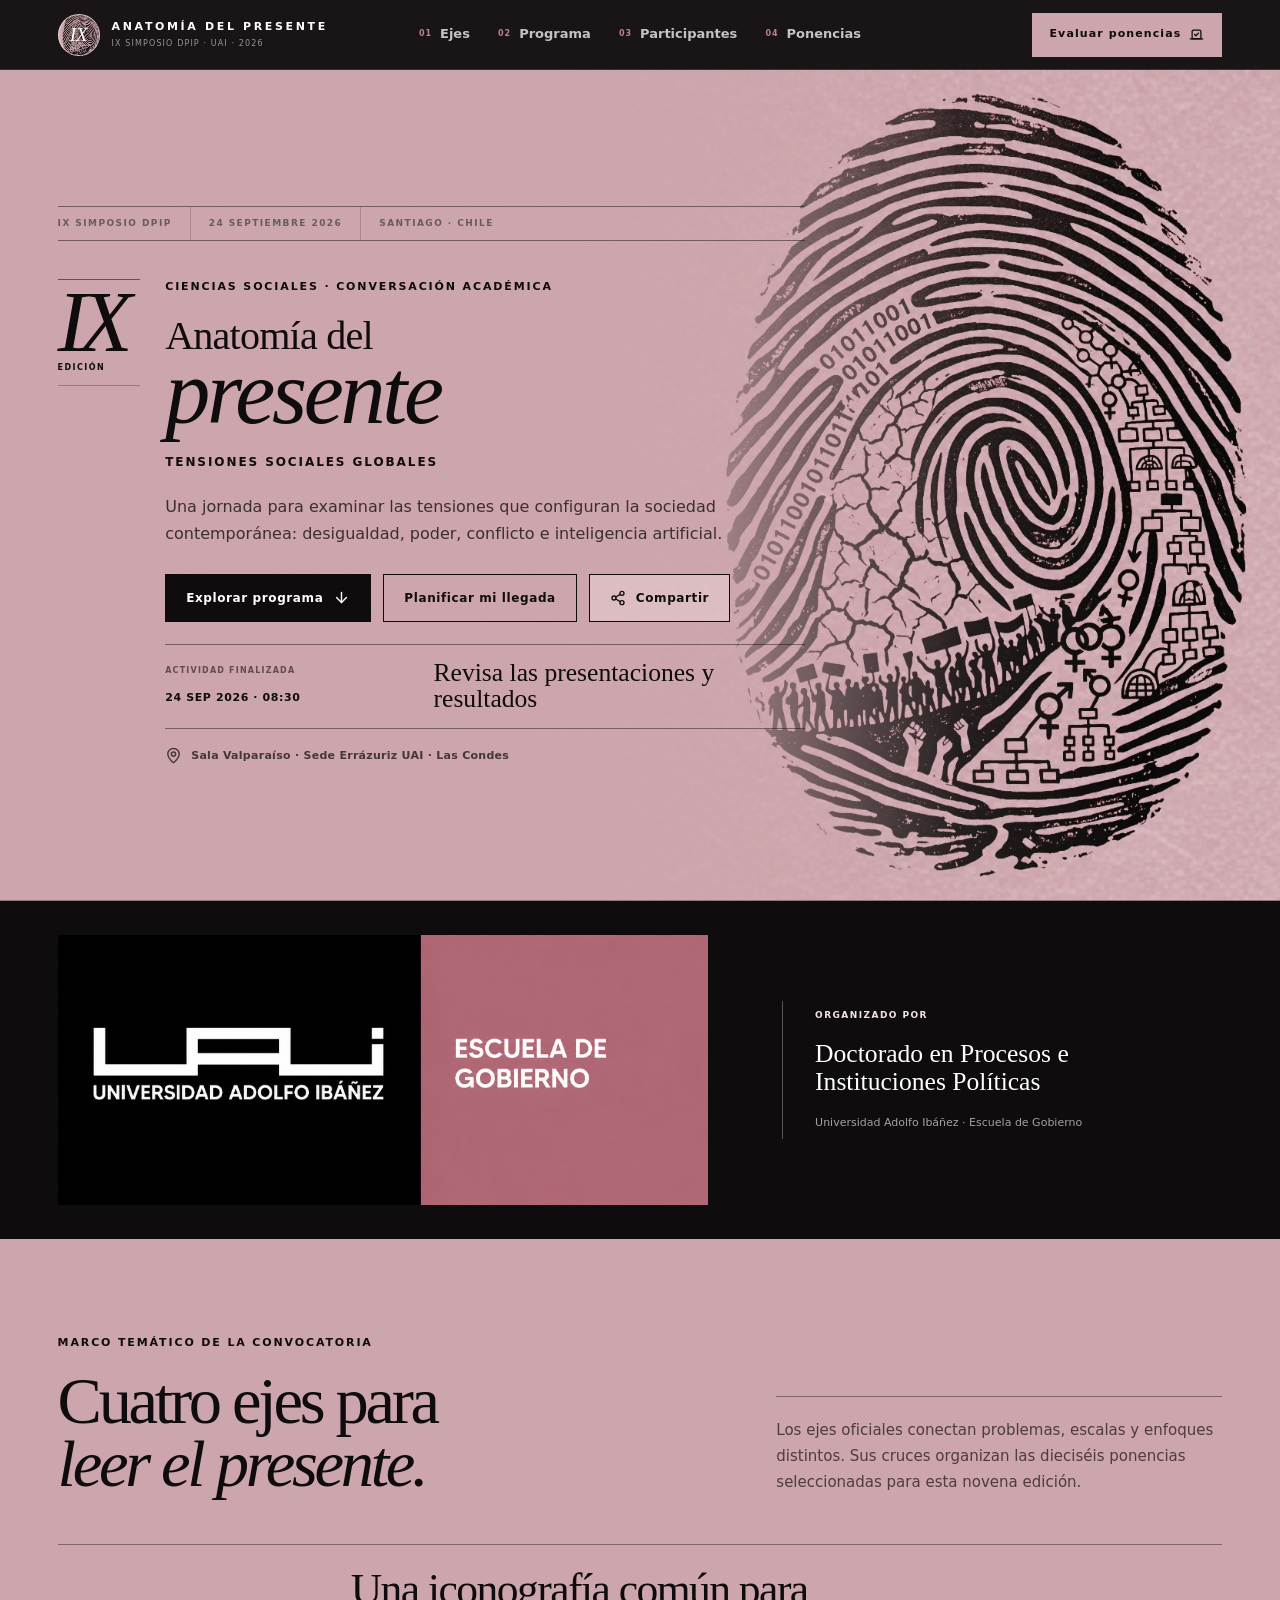
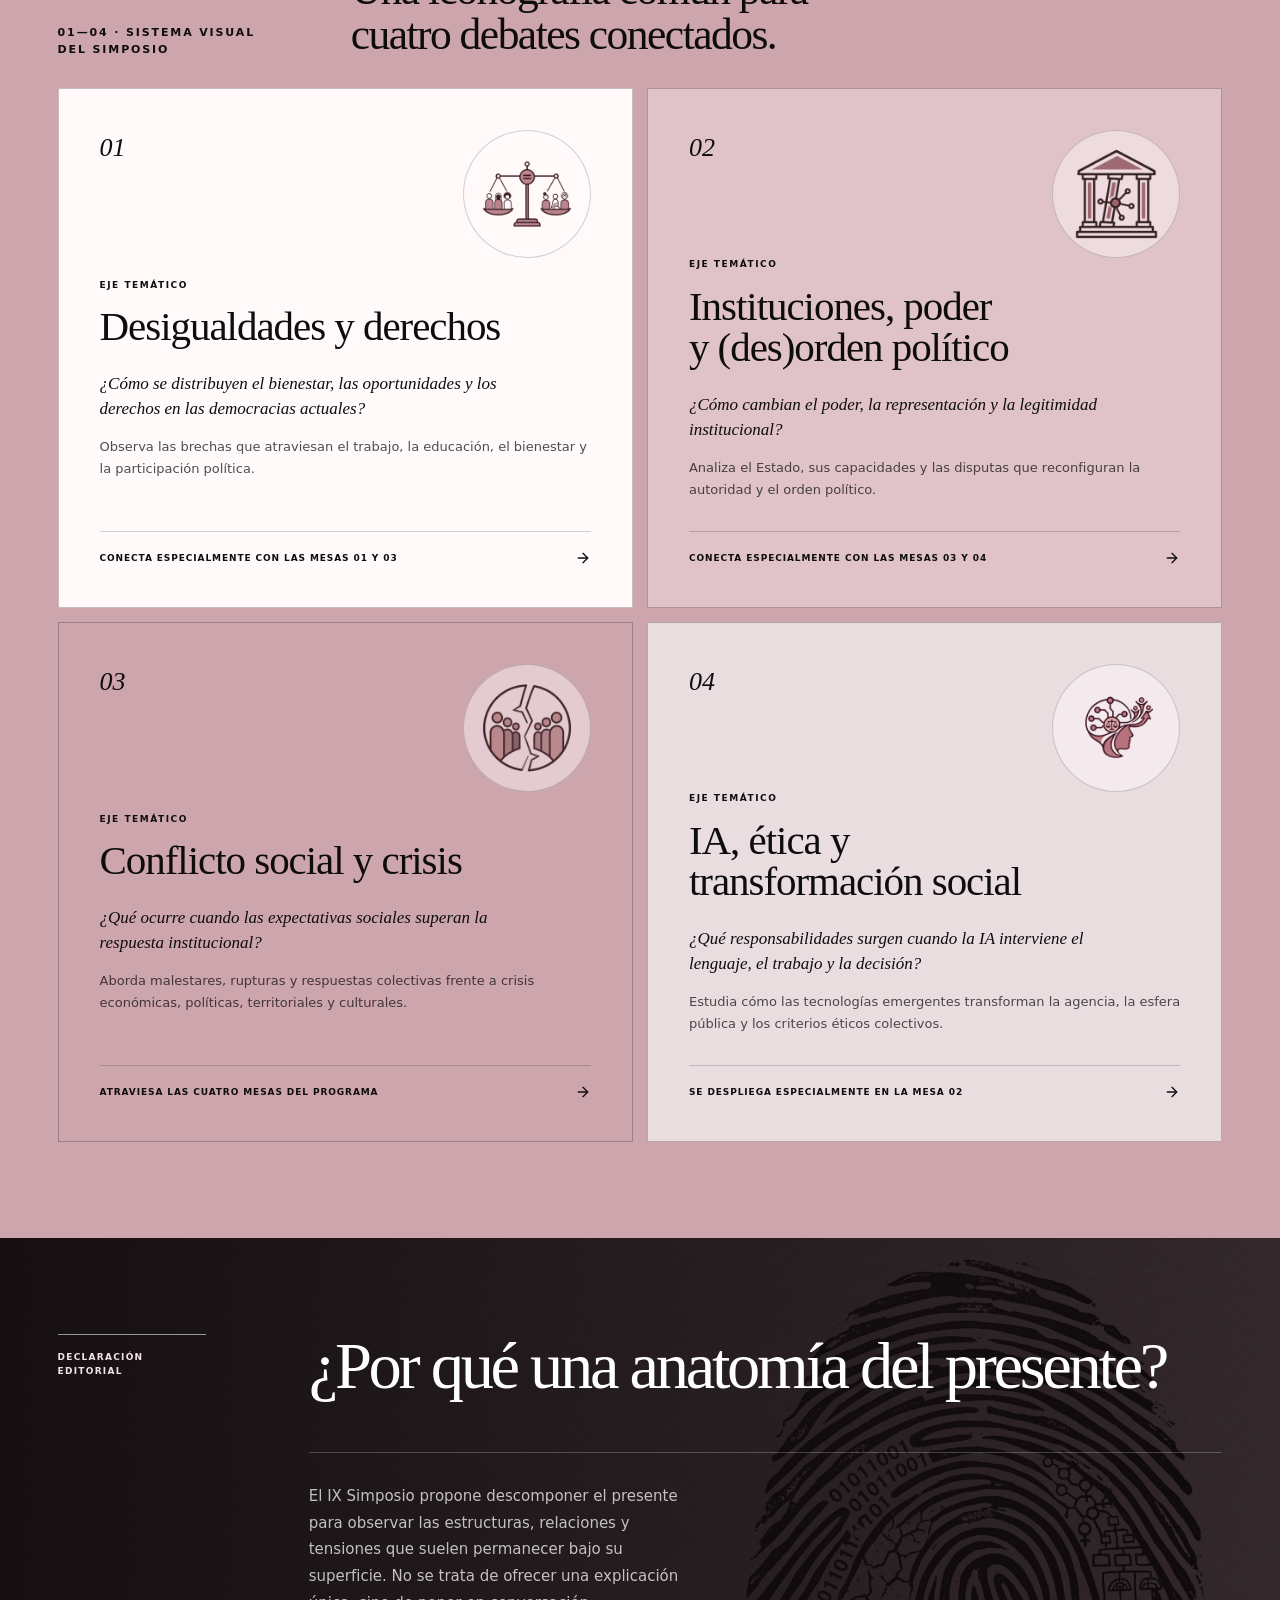
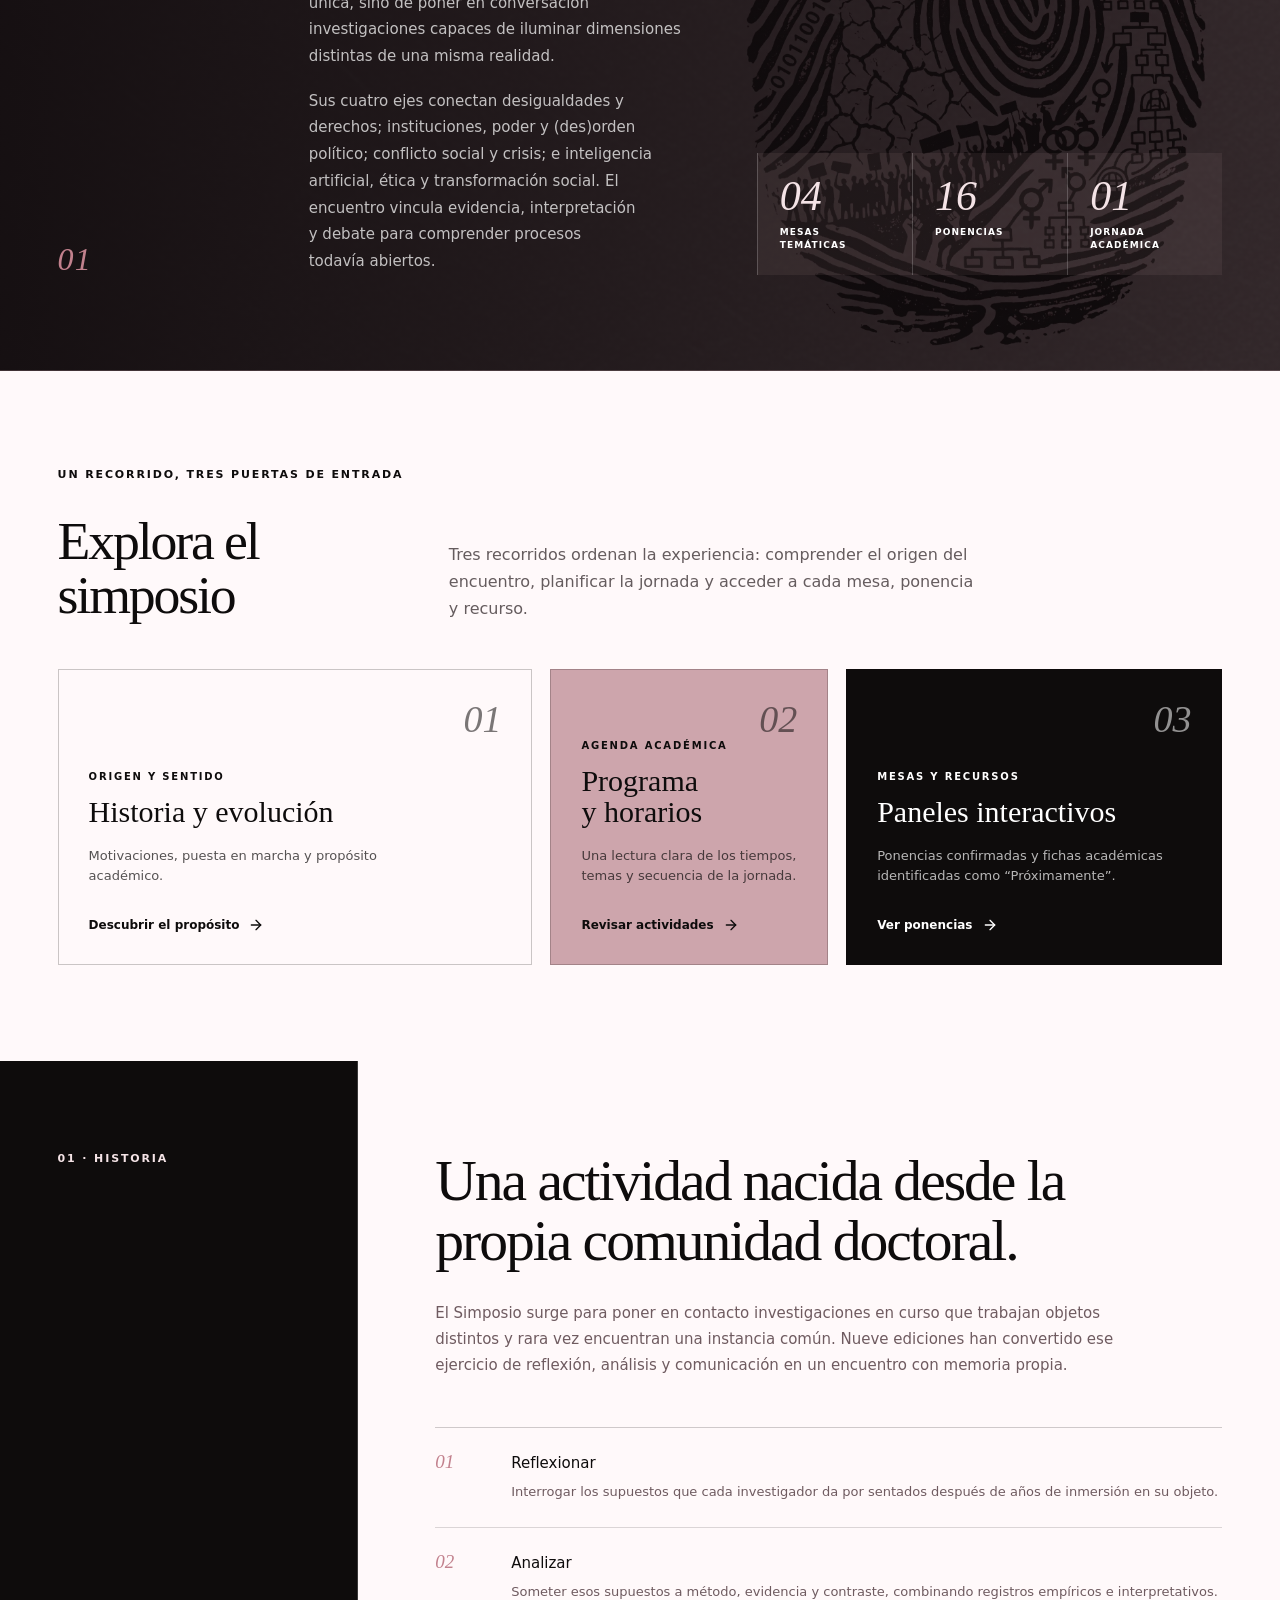
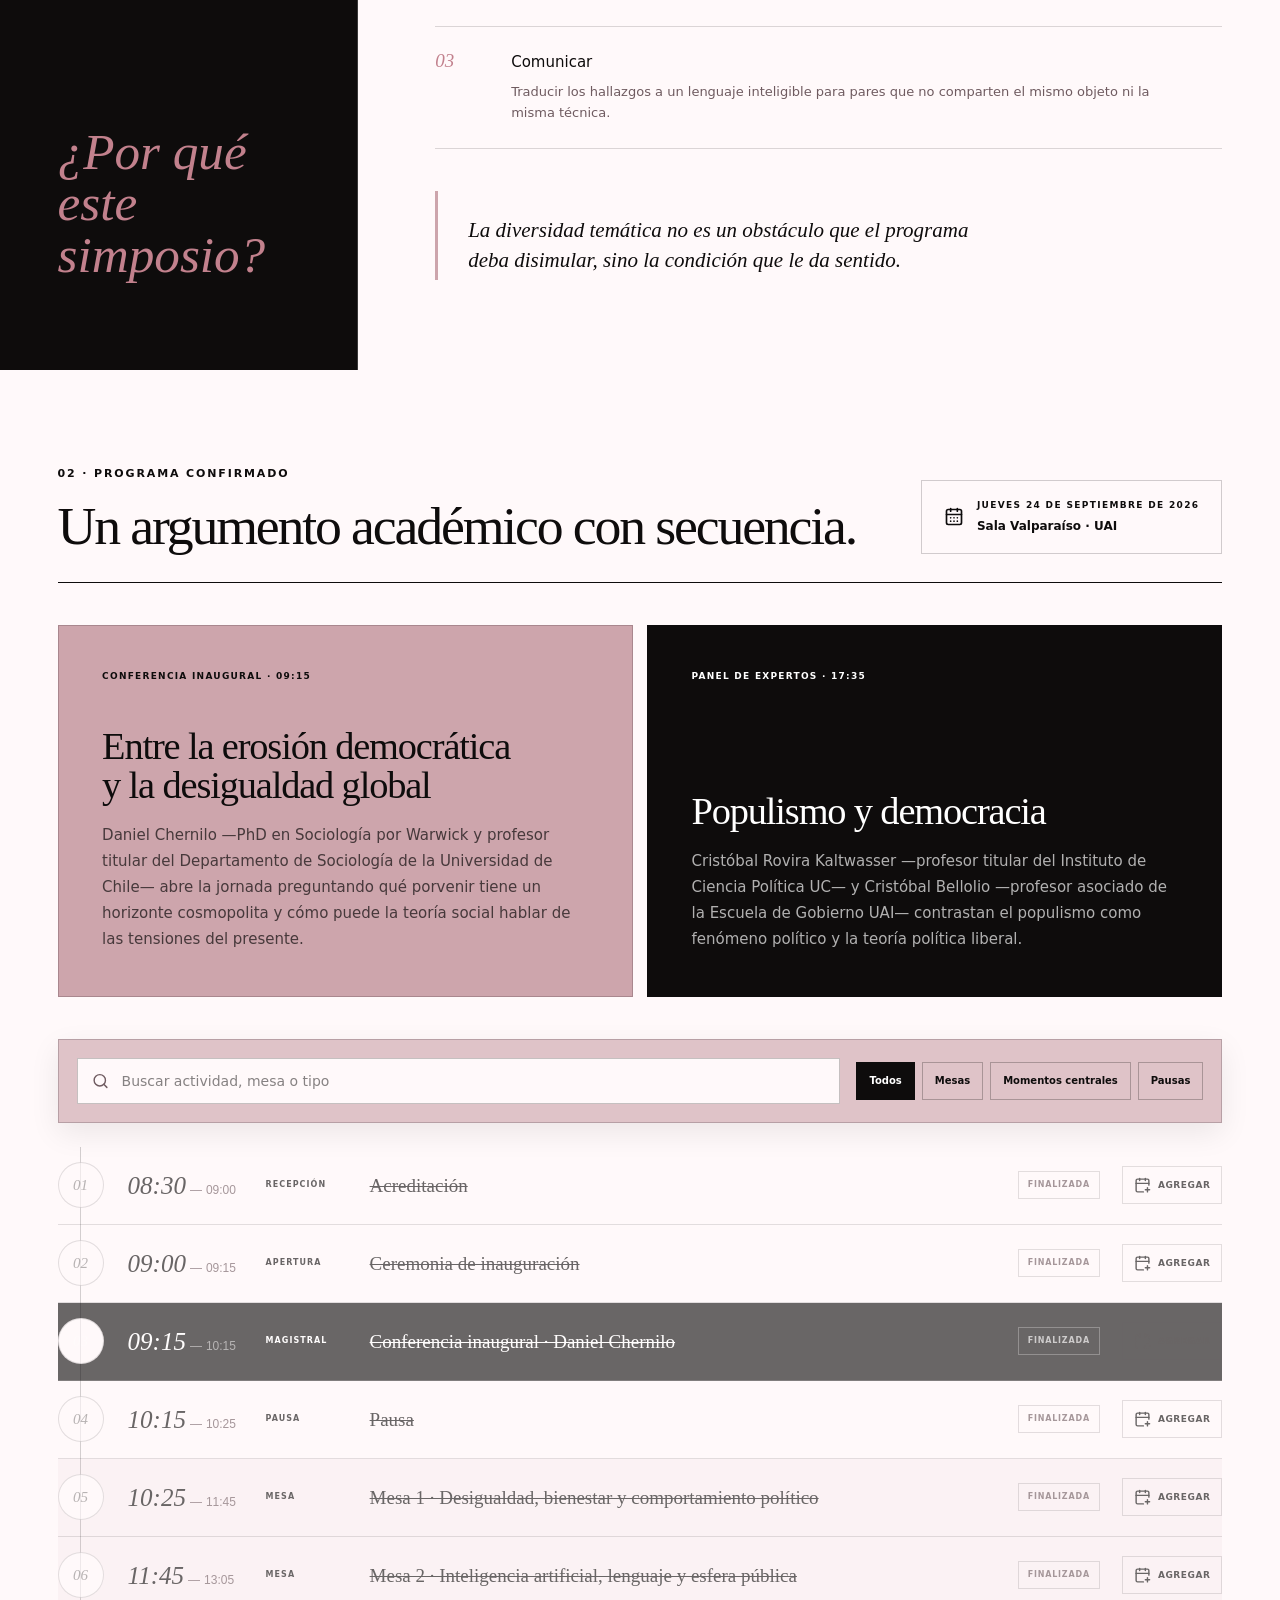
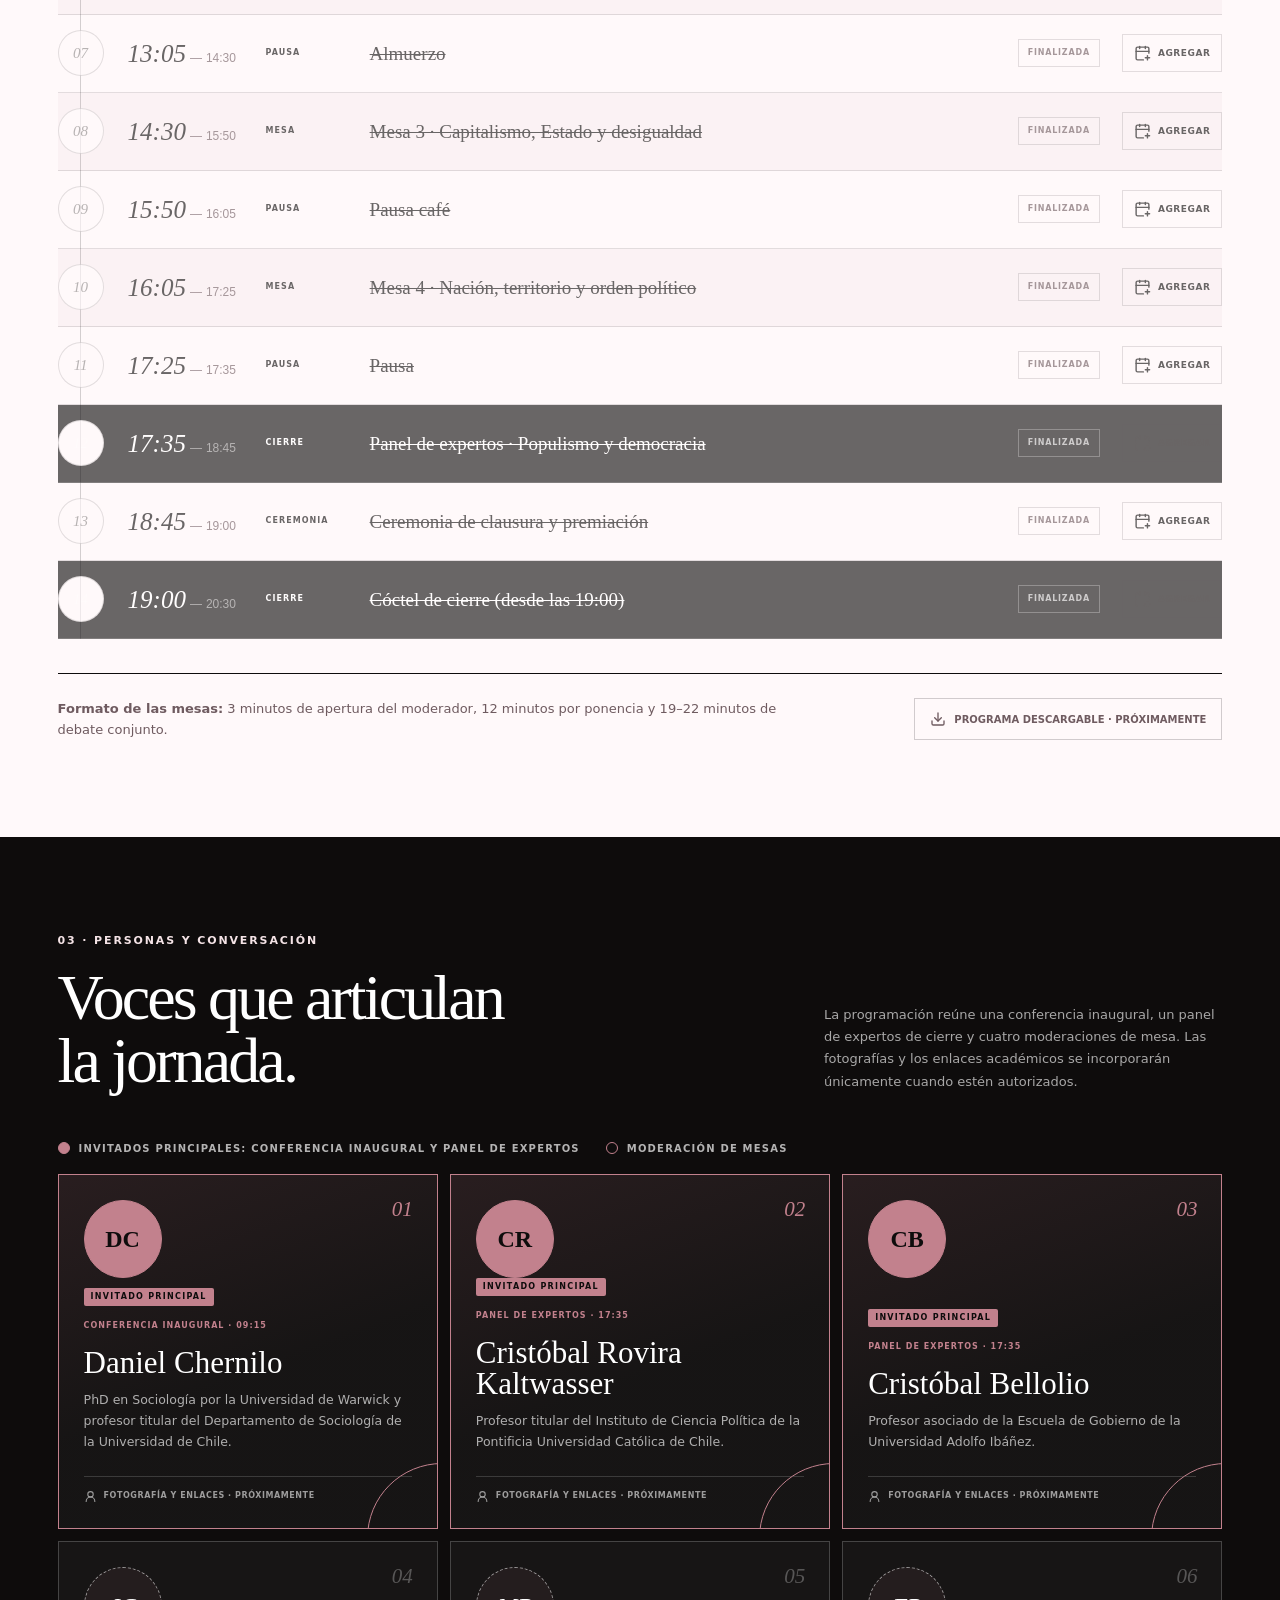
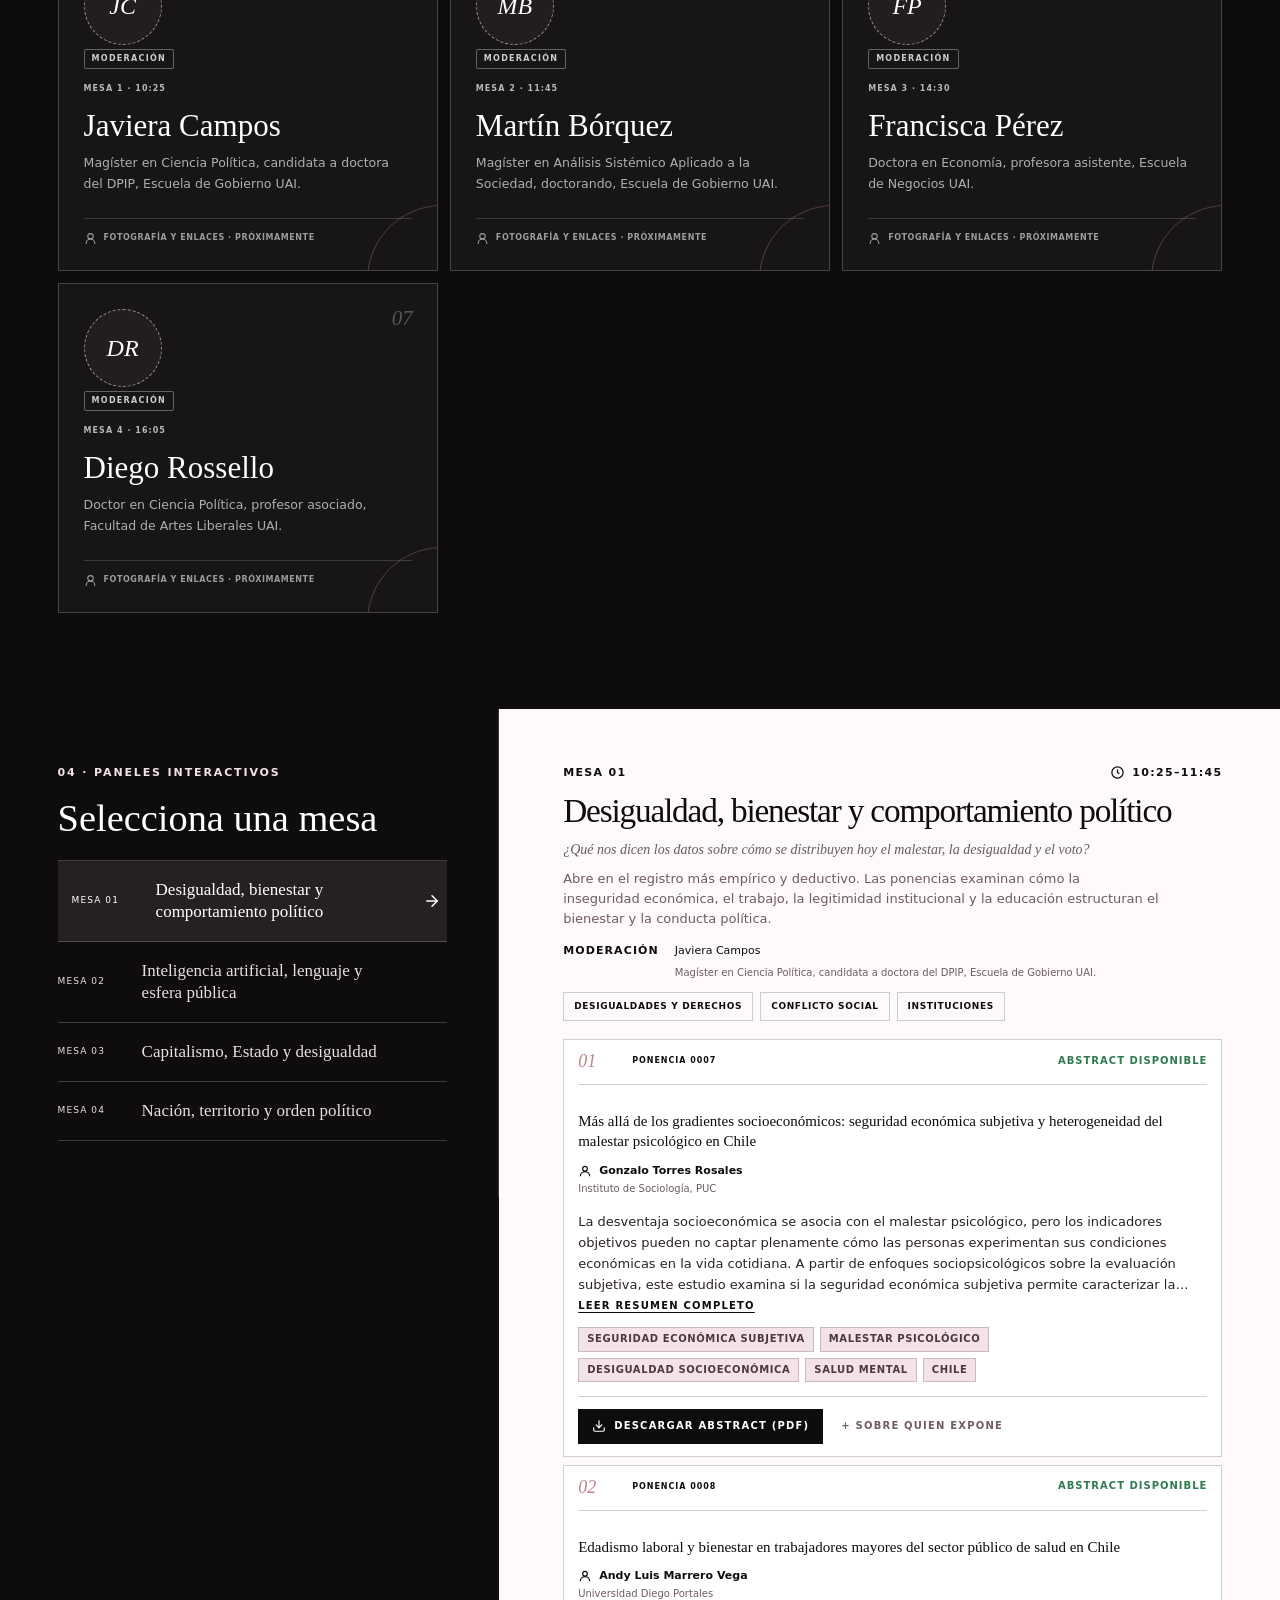
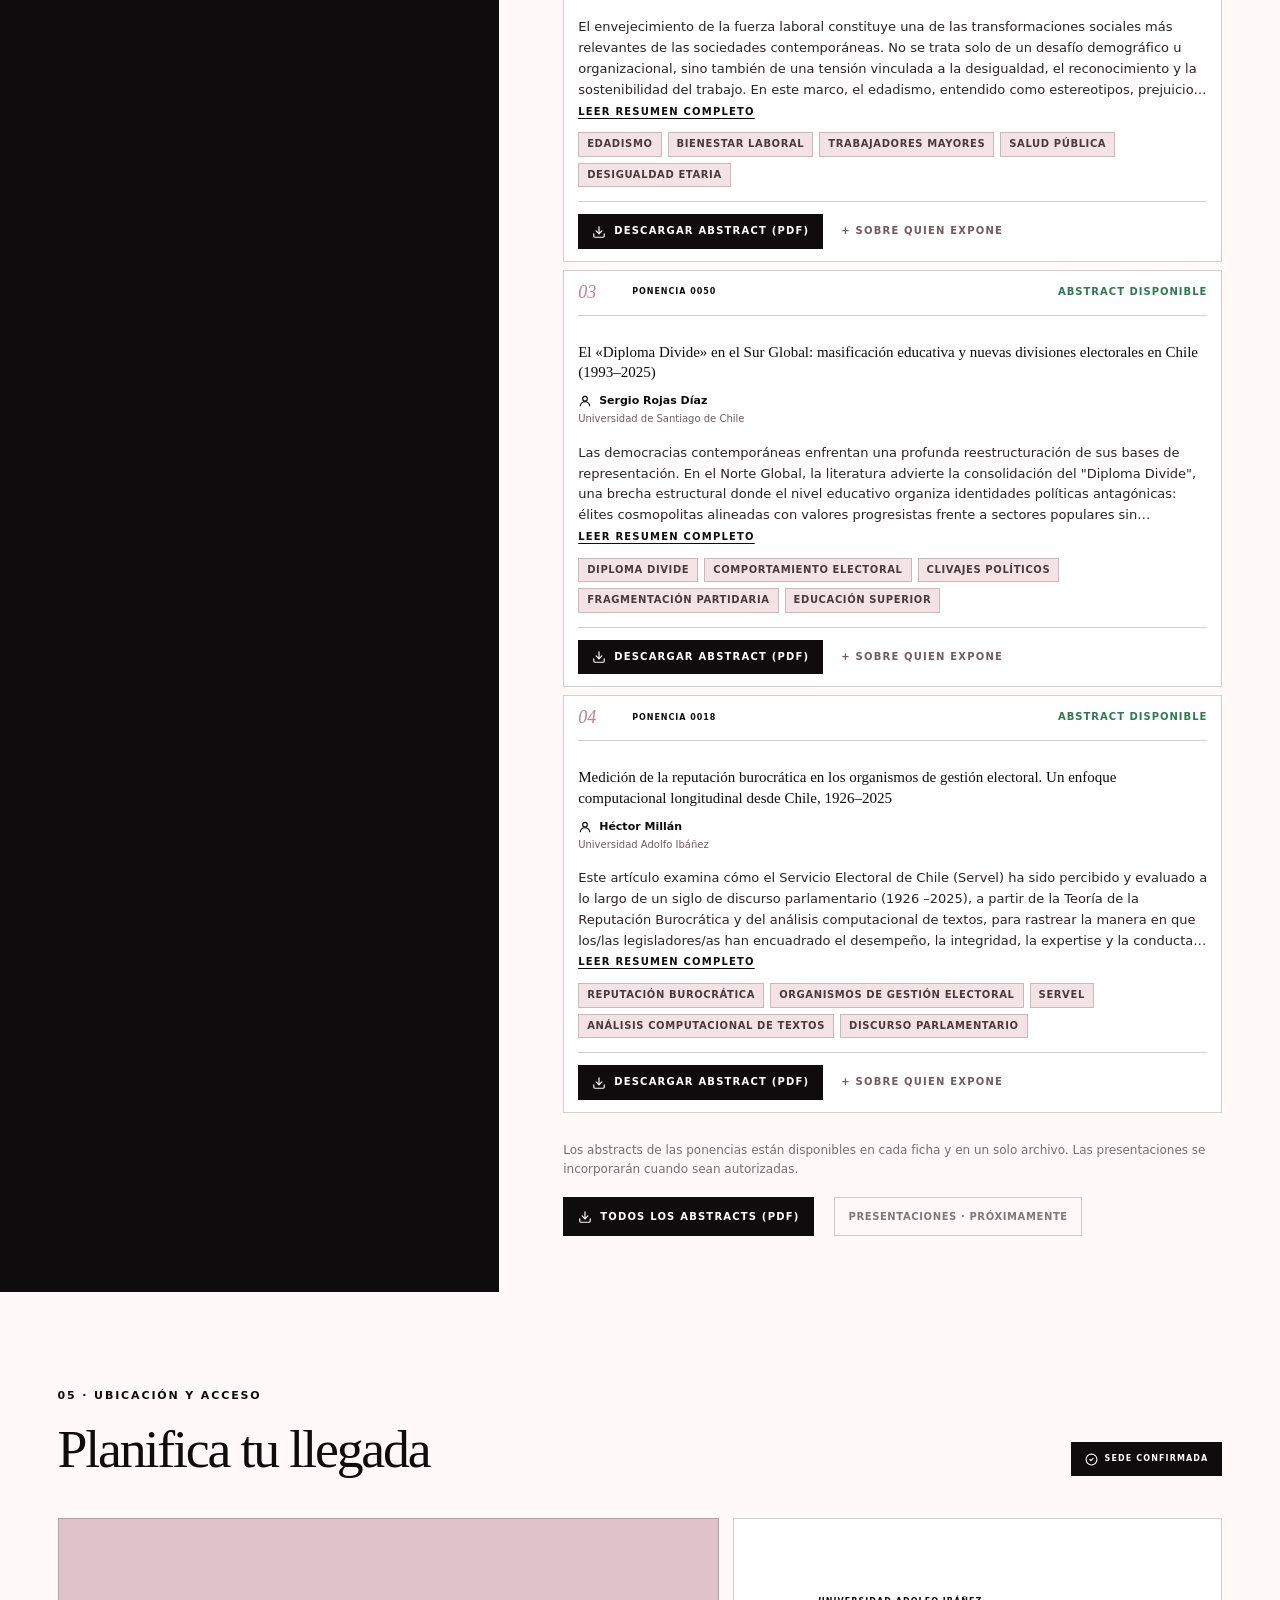
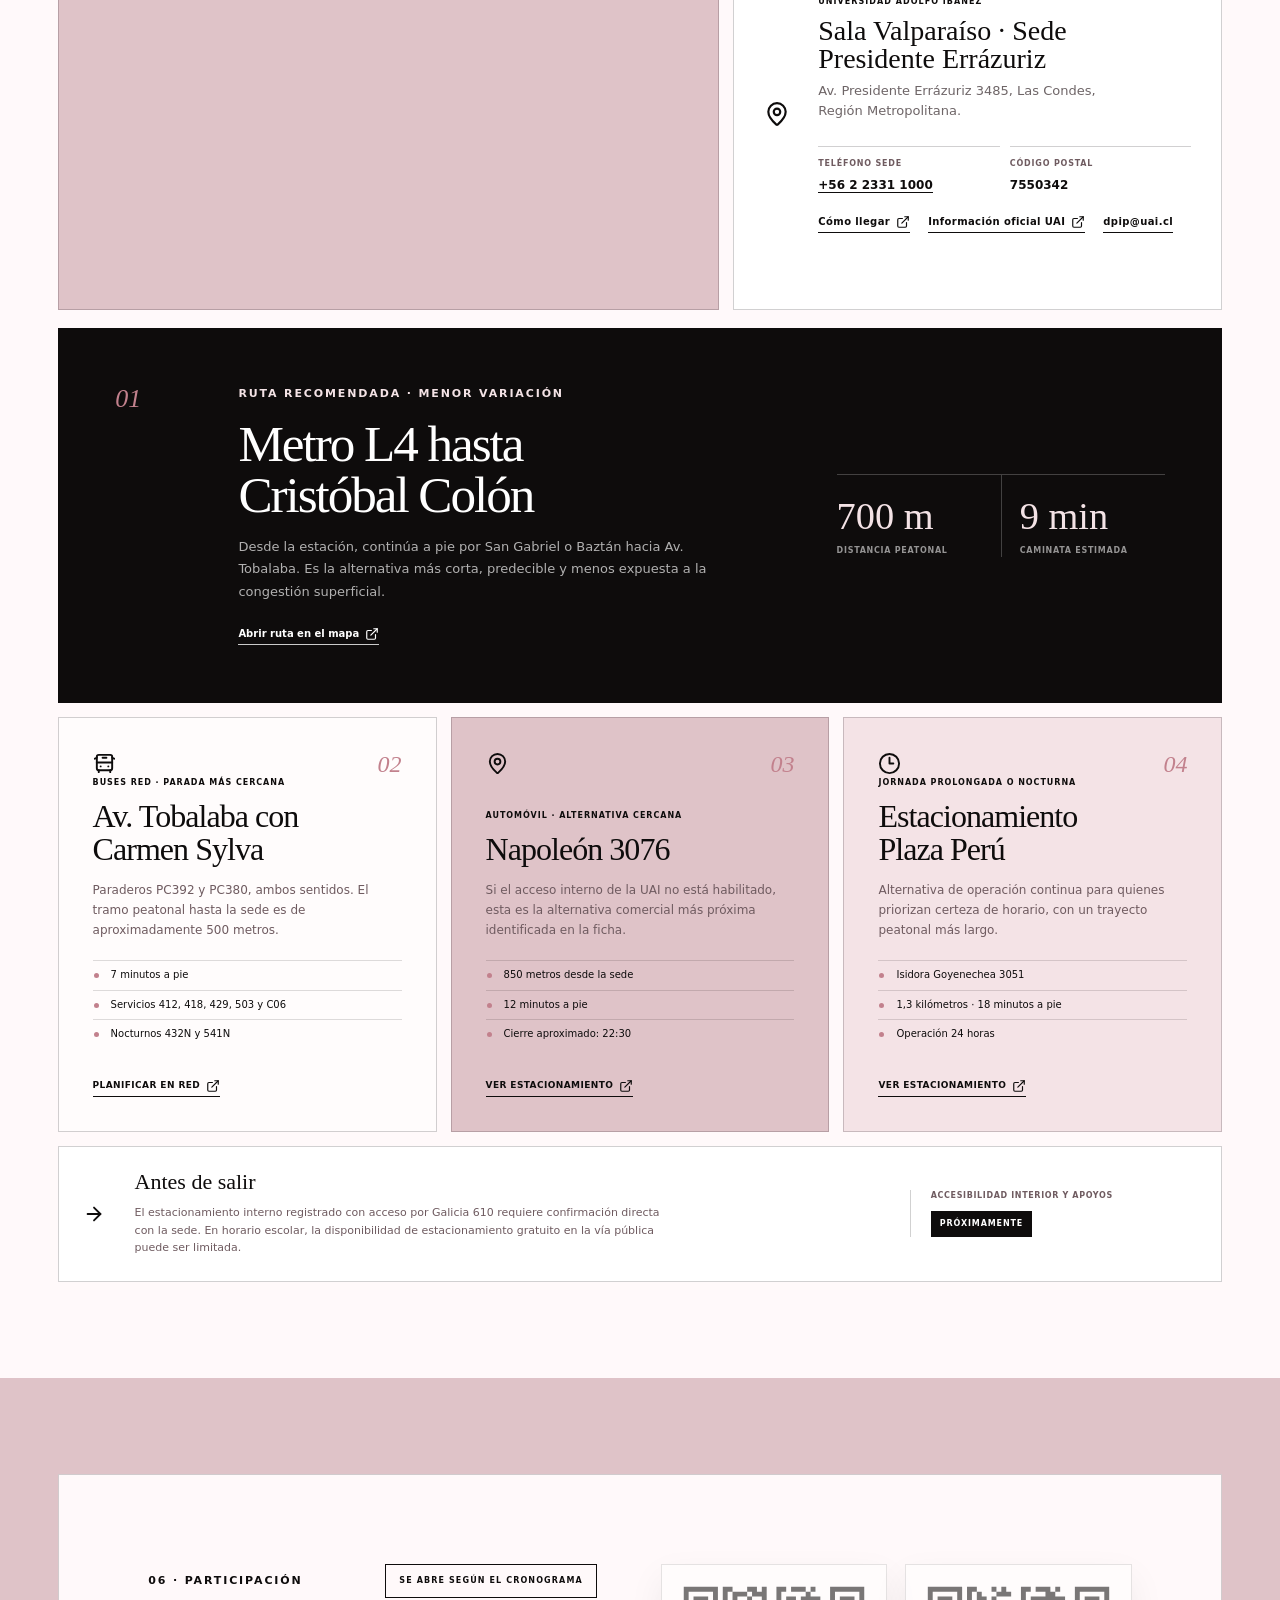
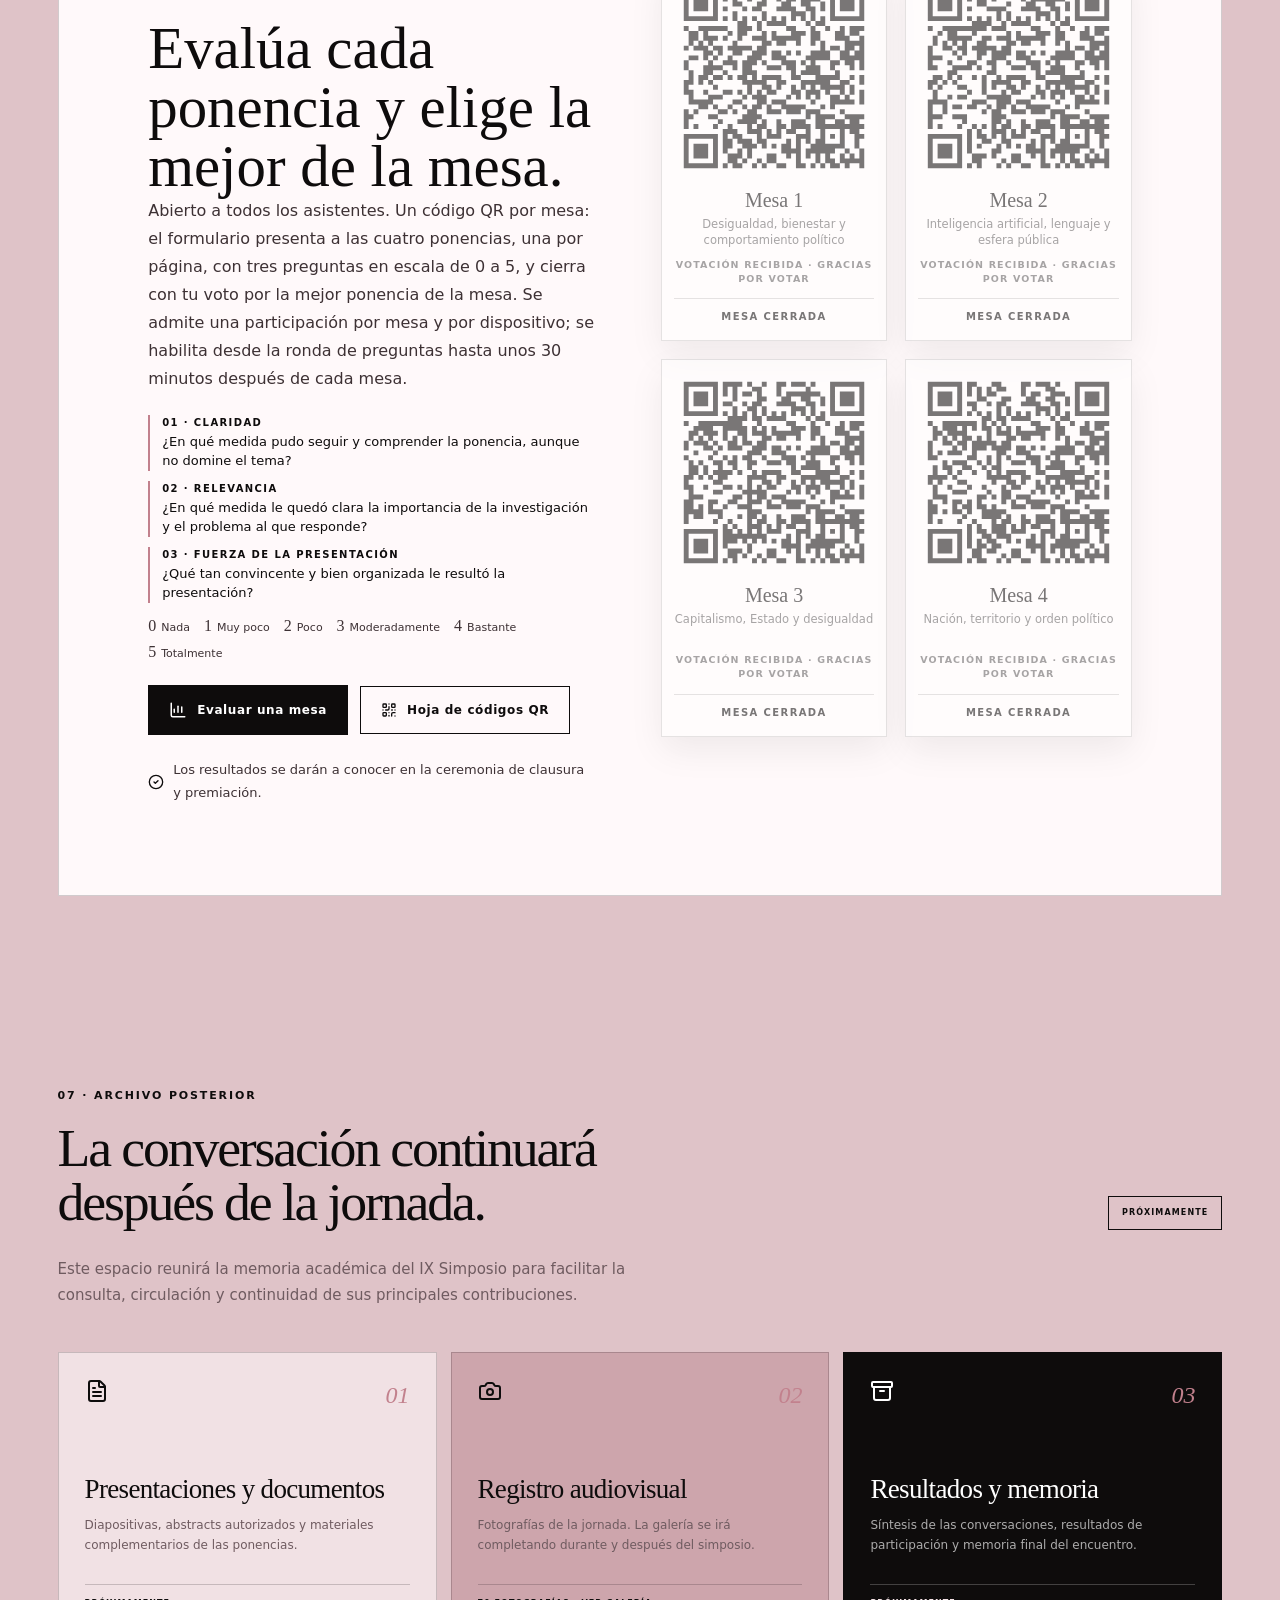
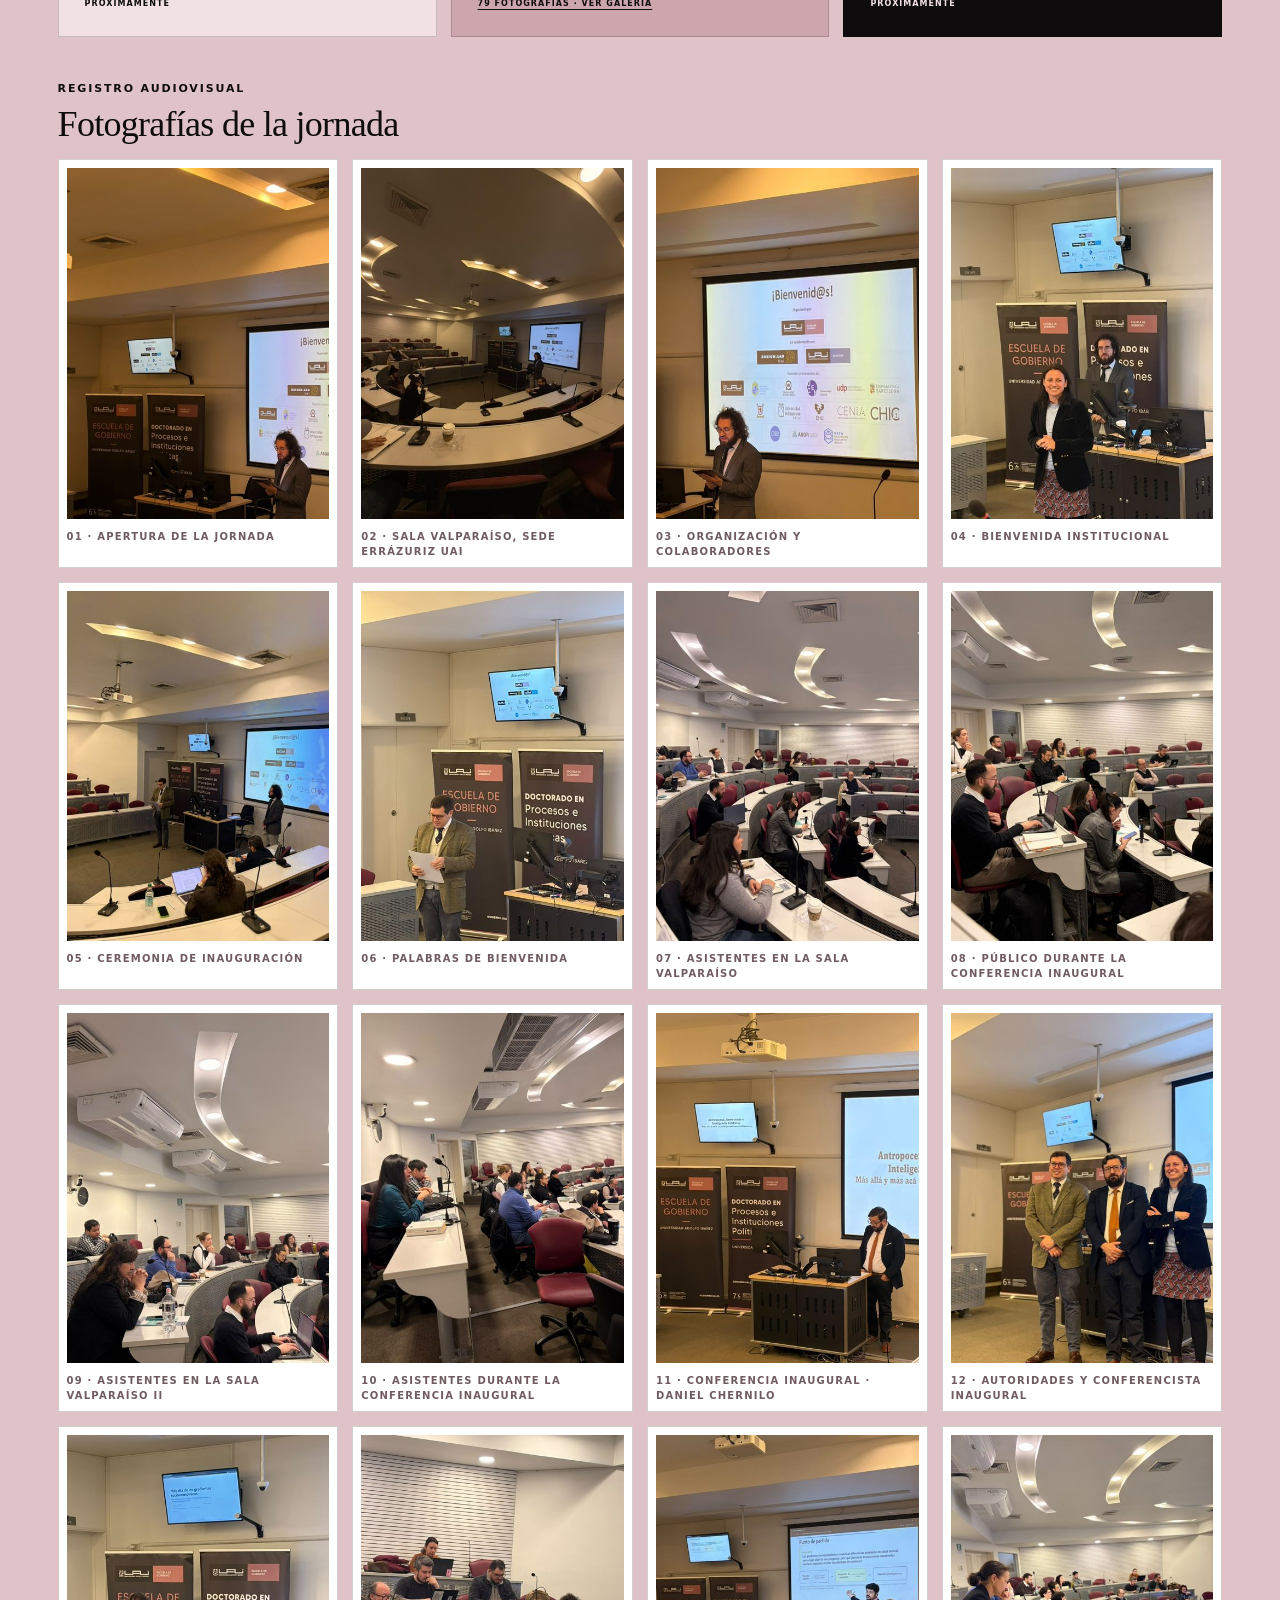
==== commit 8865995a: "Galería: foto 79, panel de expertos ante la sala Co-Authored-By: Claude Opus 5.5 <noreply@anthropic." ====
--- a/index.html
+++ b/index.html
@@ -118,7 +118,7 @@
 .vote-qr-mesa.qr-proxima:hover,.vote-qr-mesa.qr-cerrada:hover{transform:none;box-shadow:none}
 @media (max-width:480px){.galeria{gap:10px}.galeria-item{padding:5px}.lightbox{grid-template-columns:40px minmax(0,1fr) 40px;padding:12px}.lightbox button{width:36px;height:36px}}
 </style>
-</head><body><main id="contenido"><a class="skip-link" href="#inicio">Saltar al contenido principal</a><nav class="nav-shell" aria-label="Navegación principal"><a class="brand" href="#inicio" aria-label="Ir al inicio"><span class="brand-mark brand-fingerprint" aria-hidden="true">IX</span><span><strong>ANATOMÍA DEL PRESENTE</strong><small>IX SIMPOSIO DPIP · UAI · 2026</small></span></a><div class="nav-links"><a href="#ejes"><b>01</b>Ejes</a><a href="#programa"><b>02</b>Programa</a><a href="#participantes"><b>03</b>Participantes</a><a href="#paneles"><b>04</b>Ponencias</a></div><a class="nav-cta" href="#baremo">Evaluar ponencias <svg xmlns="http://www.w3.org/2000/svg" width="15" height="15" viewBox="0 0 24 24" fill="none" stroke="currentColor" stroke-width="2" stroke-linecap="round" stroke-linejoin="round" class="lucide lucide-vote" aria-hidden="true"><path d="m9 12 2 2 4-4"></path><path d="M5 7c0-1.1.9-2 2-2h10a2 2 0 0 1 2 2v12H5V7Z"></path><path d="M22 19H2"></path></svg></a></nav><nav class="quick-nav" aria-label="Accesos rápidos"><a href="#programa">Programa</a><a href="#participantes">Participantes</a><a href="#paneles">Ponencias</a><a href="#baremo">Evaluación</a><a href="#ubicacion">Ubicación</a></nav><section class="hero" id="inicio"><img src="assets/img-0.webp" alt="Huella digital compuesta por símbolos de tecnología, sociedad, territorio e instituciones" loading="eager" fetchPriority="high" decoding="async" sizes="100vw" class="hero-background" data-nimg="fill" style="position:absolute;inset:0;width:100%;height:100%;object-fit:cover"/><div class="hero-copy"><div class="hero-topline"><span>IX SIMPOSIO DPIP</span><span>24 SEPTIEMBRE 2026</span><span>SANTIAGO · CHILE</span></div><div class="hero-title-lockup"><span class="hero-serial" aria-hidden="true"><b>IX</b><small>EDICIÓN</small></span><div><p class="eyebrow">Ciencias sociales · conversación académica</p><h1><span>Anatomía del</span><em>presente</em></h1><p class="hero-subtitle">Tensiones sociales globales</p></div></div><p class="hero-lead">Una jornada para examinar las tensiones que configuran la sociedad contemporánea: desigualdad, poder, conflicto e inteligencia artificial.</p><div class="hero-actions"><a class="button button-primary" href="#programa">Explorar programa <svg xmlns="http://www.w3.org/2000/svg" width="17" height="17" viewBox="0 0 24 24" fill="none" stroke="currentColor" stroke-width="2" stroke-linecap="round" stroke-linejoin="round" class="lucide lucide-arrow-down" aria-hidden="true"><path d="M12 5v14"></path><path d="m19 12-7 7-7-7"></path></svg></a><a class="button button-ghost" href="#ubicacion">Planificar mi llegada</a><button class="button button-share" type="button" aria-live="polite"><svg xmlns="http://www.w3.org/2000/svg" width="16" height="16" viewBox="0 0 24 24" fill="none" stroke="currentColor" stroke-width="2" stroke-linecap="round" stroke-linejoin="round" class="lucide lucide-share2 lucide-share-2" aria-hidden="true"><circle cx="18" cy="5" r="3"></circle><circle cx="6" cy="12" r="3"></circle><circle cx="18" cy="19" r="3"></circle><line x1="8.59" x2="15.42" y1="13.51" y2="17.49"></line><line x1="15.41" x2="8.59" y1="6.51" y2="10.49"></line></svg> <!-- -->Compartir</button></div><section class="event-countdown" aria-label="Cuenta regresiva para el inicio del IX Simposio"><div class="countdown-label"><small>CUENTA REGRESIVA</small><time dateTime="2026-09-24T08:30:00-03:00">24 SEP 2026 · 08:30</time></div><div class="countdown-units" aria-live="off"><span class="countdown-unit"><strong>—</strong><small>días</small></span><span class="countdown-unit"><strong>—</strong><small>horas</small></span><span class="countdown-unit"><strong>—</strong><small>min</small></span><span class="countdown-unit"><strong>—</strong><small>seg</small></span></div></section><p class="hero-location"><svg xmlns="http://www.w3.org/2000/svg" width="17" height="17" viewBox="0 0 24 24" fill="none" stroke="currentColor" stroke-width="2" stroke-linecap="round" stroke-linejoin="round" class="lucide lucide-map-pin" aria-hidden="true"><path d="M20 10c0 4.993-5.539 10.193-7.399 11.799a1 1 0 0 1-1.202 0C9.539 20.193 4 14.993 4 10a8 8 0 0 1 16 0"></path><circle cx="12" cy="10" r="3"></circle></svg> Sala Valparaíso · Sede Errázuriz UAI · Las Condes</p></div></section><section class="institution-strip" aria-label="Instituciones organizadoras"><div class="institution-copy"><span>Organizado por</span><strong>Doctorado en Procesos e Instituciones Políticas</strong><p>Universidad Adolfo Ibáñez · Escuela de Gobierno</p></div><img src="assets/img-1.png" alt="Universidad Adolfo Ibáñez y Escuela de Gobierno" width="1948" height="807" loading="lazy" decoding="async" srcSet="assets/img-1.png 640w, assets/img-1.png 750w, assets/img-1.png 828w, assets/img-1.png 1080w, assets/img-1.png 1200w, assets/img-1.png 1920w, assets/img-1.png 2048w, assets/img-1.png 3840w" class="institution-logo" data-nimg="1"/></section><section class="axes section-shell" id="ejes" aria-labelledby="axes-title"><div class="axes-heading"><div><p class="eyebrow">Marco temático de la convocatoria</p><h2 id="axes-title">Cuatro ejes para<br/><em>leer el presente.</em></h2></div><p>Los ejes oficiales conectan problemas, escalas y enfoques distintos. Sus cruces organizan las dieciséis ponencias seleccionadas para esta novena edición.</p></div><div class="axes-subheading"><p class="eyebrow">01—04 · Sistema visual del simposio</p><h3>Una iconografía común para cuatro debates conectados.</h3></div><div class="axes-grid"><a class="axis-card axis-01" href="#paneles"><div class="axis-top"><span>01</span><span class="axis-icon-frame"><img src="assets/img-2.png" alt="" width="1024" height="1024" loading="lazy" decoding="async" srcSet="assets/img-2.png 640w, assets/img-2.png 750w, assets/img-2.png 828w, assets/img-2.png 1080w, assets/img-2.png 1200w, assets/img-2.png 1920w, assets/img-2.png 2048w" sizes="112px" class="axis-icon" data-nimg="1"/></span></div><div class="axis-copy"><p>EJE TEMÁTICO</p><h3>Desigualdades y derechos</h3><strong class="axis-question">¿Cómo se distribuyen el bienestar, las oportunidades y los derechos en las democracias actuales?</strong><span class="axis-focus">Observa las brechas que atraviesan el trabajo, la educación, el bienestar y la participación política.</span></div><span class="axis-link">Conecta especialmente con las mesas 01 y 03<!-- --> <svg xmlns="http://www.w3.org/2000/svg" width="16" height="16" viewBox="0 0 24 24" fill="none" stroke="currentColor" stroke-width="2" stroke-linecap="round" stroke-linejoin="round" class="lucide lucide-arrow-right" aria-hidden="true"><path d="M5 12h14"></path><path d="m12 5 7 7-7 7"></path></svg></span></a><a class="axis-card axis-02" href="#paneles"><div class="axis-top"><span>02</span><span class="axis-icon-frame"><img src="assets/img-3.png" alt="" width="1024" height="1024" loading="lazy" decoding="async" srcSet="assets/img-3.png 640w, assets/img-3.png 750w, assets/img-3.png 828w, assets/img-3.png 1080w, assets/img-3.png 1200w, assets/img-3.png 1920w, assets/img-3.png 2048w" sizes="112px" class="axis-icon" data-nimg="1"/></span></div><div class="axis-copy"><p>EJE TEMÁTICO</p><h3>Instituciones, poder y (des)orden político</h3><strong class="axis-question">¿Cómo cambian el poder, la representación y la legitimidad institucional?</strong><span class="axis-focus">Analiza el Estado, sus capacidades y las disputas que reconfiguran la autoridad y el orden político.</span></div><span class="axis-link">Conecta especialmente con las mesas 03 y 04<!-- --> <svg xmlns="http://www.w3.org/2000/svg" width="16" height="16" viewBox="0 0 24 24" fill="none" stroke="currentColor" stroke-width="2" stroke-linecap="round" stroke-linejoin="round" class="lucide lucide-arrow-right" aria-hidden="true"><path d="M5 12h14"></path><path d="m12 5 7 7-7 7"></path></svg></span></a><a class="axis-card axis-03" href="#paneles"><div class="axis-top"><span>03</span><span class="axis-icon-frame"><img src="assets/img-4.png" alt="" width="1024" height="1024" loading="lazy" decoding="async" srcSet="assets/img-4.png 640w, assets/img-4.png 750w, assets/img-4.png 828w, assets/img-4.png 1080w, assets/img-4.png 1200w, assets/img-4.png 1920w, assets/img-4.png 2048w" sizes="112px" class="axis-icon" data-nimg="1"/></span></div><div class="axis-copy"><p>EJE TEMÁTICO</p><h3>Conflicto social y crisis</h3><strong class="axis-question">¿Qué ocurre cuando las expectativas sociales superan la respuesta institucional?</strong><span class="axis-focus">Aborda malestares, rupturas y respuestas colectivas frente a crisis económicas, políticas, territoriales y culturales.</span></div><span class="axis-link">Atraviesa las cuatro mesas del programa<!-- --> <svg xmlns="http://www.w3.org/2000/svg" width="16" height="16" viewBox="0 0 24 24" fill="none" stroke="currentColor" stroke-width="2" stroke-linecap="round" stroke-linejoin="round" class="lucide lucide-arrow-right" aria-hidden="true"><path d="M5 12h14"></path><path d="m12 5 7 7-7 7"></path></svg></span></a><a class="axis-card axis-04" href="#paneles"><div class="axis-top"><span>04</span><span class="axis-icon-frame"><img src="assets/img-5.png" alt="" width="1024" height="1024" loading="lazy" decoding="async" srcSet="assets/img-5.png 640w, assets/img-5.png 750w, assets/img-5.png 828w, assets/img-5.png 1080w, assets/img-5.png 1200w, assets/img-5.png 1920w, assets/img-5.png 2048w" sizes="112px" class="axis-icon" data-nimg="1"/></span></div><div class="axis-copy"><p>EJE TEMÁTICO</p><h3>IA, ética y transformación social</h3><strong class="axis-question">¿Qué responsabilidades surgen cuando la IA interviene el lenguaje, el trabajo y la decisión?</strong><span class="axis-focus">Estudia cómo las tecnologías emergentes transforman la agencia, la esfera pública y los criterios éticos colectivos.</span></div><span class="axis-link">Se despliega especialmente en la mesa 02<!-- --> <svg xmlns="http://www.w3.org/2000/svg" width="16" height="16" viewBox="0 0 24 24" fill="none" stroke="currentColor" stroke-width="2" stroke-linecap="round" stroke-linejoin="round" class="lucide lucide-arrow-right" aria-hidden="true"><path d="M5 12h14"></path><path d="m12 5 7 7-7 7"></path></svg></span></a></div></section><section class="curatorial section-shell" aria-labelledby="curatorial-title"><div class="curatorial-label"><span>DECLARACIÓN EDITORIAL</span><i>01</i></div><div class="curatorial-body"><h2 id="curatorial-title">¿Por qué una anatomía del presente?</h2><div class="curatorial-bottom"><div class="curatorial-copy"><p>El IX Simposio propone descomponer el presente para observar las estructuras, relaciones y tensiones que suelen permanecer bajo su superficie. No se trata de ofrecer una explicación única, sino de poner en conversación investigaciones capaces de iluminar dimensiones distintas de una misma realidad.</p><p>Sus cuatro ejes conectan desigualdades y derechos; instituciones, poder y (des)orden político; conflicto social y crisis; e inteligencia artificial, ética y transformación social. El encuentro vincula evidencia, interpretación y debate para comprender procesos todavía abiertos.</p></div><dl><div><dt>04</dt><dd>Mesas temáticas</dd></div><div><dt>16</dt><dd>Ponencias</dd></div><div><dt>01</dt><dd>Jornada académica</dd></div></dl></div></div></section><section class="modules section-shell" aria-labelledby="explora-title"><div class="section-heading"><p class="eyebrow">Un recorrido, tres puertas de entrada</p><h2 id="explora-title">Explora el simposio</h2><p>Tres recorridos ordenan la experiencia: comprender el origen del encuentro, planificar la jornada y acceder a cada mesa, ponencia y recurso.</p></div><div class="module-grid"><a class="module-card card-history" href="#historia"><span class="module-index">01</span><div><p>ORIGEN Y SENTIDO</p><h3>Historia y evolución</h3><span class="module-description">Motivaciones, puesta en marcha y propósito académico.</span><span class="card-link">Descubrir el propósito <svg xmlns="http://www.w3.org/2000/svg" width="16" height="16" viewBox="0 0 24 24" fill="none" stroke="currentColor" stroke-width="2" stroke-linecap="round" stroke-linejoin="round" class="lucide lucide-arrow-right" aria-hidden="true"><path d="M5 12h14"></path><path d="m12 5 7 7-7 7"></path></svg></span></div></a><a class="module-card card-program" href="#programa"><span class="module-index">02</span><div><p>AGENDA ACADÉMICA</p><h3>Programa y horarios</h3><span class="module-description">Una lectura clara de los tiempos, temas y secuencia de la jornada.</span><span class="card-link">Revisar actividades <svg xmlns="http://www.w3.org/2000/svg" width="16" height="16" viewBox="0 0 24 24" fill="none" stroke="currentColor" stroke-width="2" stroke-linecap="round" stroke-linejoin="round" class="lucide lucide-arrow-right" aria-hidden="true"><path d="M5 12h14"></path><path d="m12 5 7 7-7 7"></path></svg></span></div></a><a class="module-card card-panels" href="#paneles"><span class="module-index">03</span><div><p>MESAS Y RECURSOS</p><h3>Paneles interactivos</h3><span class="module-description">Ponencias confirmadas y fichas académicas identificadas como “Próximamente”.</span><span class="card-link">Ver ponencias <svg xmlns="http://www.w3.org/2000/svg" width="16" height="16" viewBox="0 0 24 24" fill="none" stroke="currentColor" stroke-width="2" stroke-linecap="round" stroke-linejoin="round" class="lucide lucide-arrow-right" aria-hidden="true"><path d="M5 12h14"></path><path d="m12 5 7 7-7 7"></path></svg></span></div></a></div></section><section class="story" id="historia"><div class="story-aside"><p class="eyebrow">01 · Historia</p><span>¿Por qué este simposio?</span></div><div class="story-body"><h2>Una actividad nacida desde la propia comunidad doctoral.</h2><p class="story-intro">El Simposio surge para poner en contacto investigaciones en curso que trabajan objetos distintos y rara vez encuentran una instancia común. Nueve ediciones han convertido ese ejercicio de reflexión, análisis y comunicación en un encuentro con memoria propia.</p><div class="timeline"><article><span>01</span><div><h3>Reflexionar</h3><p>Interrogar los supuestos que cada investigador da por sentados después de años de inmersión en su objeto.</p></div></article><article><span>02</span><div><h3>Analizar</h3><p>Someter esos supuestos a método, evidencia y contraste, combinando registros empíricos e interpretativos.</p></div></article><article><span>03</span><div><h3>Comunicar</h3><p>Traducir los hallazgos a un lenguaje inteligible para pares que no comparten el mismo objeto ni la misma técnica.</p></div></article></div><blockquote>La diversidad temática no es un obstáculo que el programa deba disimular, sino la condición que le da sentido.</blockquote></div></section><section class="program section-shell" id="programa"><div class="program-header"><div><p class="eyebrow">02 · Programa confirmado</p><h2>Un argumento académico con secuencia.</h2></div><div class="countdown-placeholder"><svg xmlns="http://www.w3.org/2000/svg" width="20" height="20" viewBox="0 0 24 24" fill="none" stroke="currentColor" stroke-width="2" stroke-linecap="round" stroke-linejoin="round" class="lucide lucide-calendar-days" aria-hidden="true"><path d="M8 2v3"></path><path d="M16 2v3"></path><rect x="3" y="3" width="18" height="18" rx="2"></rect><path d="M3 9h18"></path><path d="M8 13h.01"></path><path d="M12 13h.01"></path><path d="M16 13h.01"></path><path d="M8 17h.01"></path><path d="M12 17h.01"></path><path d="M16 17h.01"></path></svg><span><small>JUEVES 24 DE SEPTIEMBRE DE 2026</small>Sala Valparaíso · UAI</span></div></div><div class="program-intro-grid"><article class="program-feature"><span>CONFERENCIA INAUGURAL · 09:15</span><h3>Entre la erosión democrática y la desigualdad global</h3><p>Daniel Chernilo —PhD en Sociología por Warwick y profesor titular del Departamento de Sociología de la Universidad de Chile— abre la jornada preguntando qué porvenir tiene un horizonte cosmopolita y cómo puede la teoría social hablar de las tensiones del presente.</p></article><article class="program-feature program-feature-dark"><span>PANEL DE EXPERTOS · 17:35</span><h3>Populismo y democracia</h3><p>Cristóbal Rovira Kaltwasser —profesor titular del Instituto de Ciencia Política UC— y Cristóbal Bellolio —profesor asociado de la Escuela de Gobierno UAI— contrastan el populismo como fenómeno político y la teoría política liberal.</p></article></div><div class="program-tools" aria-label="Herramientas para explorar el programa"><label class="program-search"><svg xmlns="http://www.w3.org/2000/svg" width="17" height="17" viewBox="0 0 24 24" fill="none" stroke="currentColor" stroke-width="2" stroke-linecap="round" stroke-linejoin="round" class="lucide lucide-search" aria-hidden="true"><path d="m21 21-4.34-4.34"></path><circle cx="11" cy="11" r="8"></circle></svg><span class="sr-only">Buscar en el programa</span><input data-slot="input" class="h-9 w-full min-w-0 rounded-md border border-input bg-transparent px-3 py-1 text-base shadow-xs transition-[color,box-shadow] outline-none selection:bg-primary selection:text-primary-foreground file:inline-flex file:h-7 file:border-0 file:bg-transparent file:text-sm file:font-medium file:text-foreground placeholder:text-muted-foreground disabled:pointer-events-none disabled:cursor-not-allowed disabled:opacity-50 md:text-sm dark:bg-input/30 focus-visible:border-ring focus-visible:ring-[3px] focus-visible:ring-ring/50 aria-invalid:border-destructive aria-invalid:ring-destructive/20 dark:aria-invalid:ring-destructive/40" placeholder="Buscar actividad, mesa o tipo" aria-label="Buscar en el programa" value=""/></label><div dir="ltr" role="radiogroup" data-slot="toggle-group" data-spacing="0" style="outline:none;--gap:0" class="group/toggle-group flex w-fit items-center gap-[--spacing(var(--gap))] rounded-md data-[spacing=default]:data-[variant=outline]:shadow-xs program-filters" aria-label="Filtrar programa" tabindex="-1"><button type="button" data-state="on" role="radio" aria-checked="true" data-slot="toggle-group-item" data-spacing="0" class="inline-flex items-center justify-center gap-2 rounded-md text-sm font-medium whitespace-nowrap transition-[color,box-shadow] outline-none hover:bg-muted hover:text-muted-foreground focus-visible:border-ring focus-visible:ring-[3px] focus-visible:ring-ring/50 disabled:pointer-events-none disabled:opacity-50 aria-invalid:border-destructive aria-invalid:ring-destructive/20 data-[state=on]:bg-accent data-[state=on]:text-accent-foreground dark:aria-invalid:ring-destructive/40 [&amp;_svg]:pointer-events-none [&amp;_svg]:shrink-0 [&amp;_svg:not([class*=&#x27;size-&#x27;])]:size-4 bg-transparent h-9 w-auto min-w-0 shrink-0 px-3 focus:z-10 focus-visible:z-10 data-[spacing=0]:rounded-none data-[spacing=0]:shadow-none data-[spacing=0]:first:rounded-l-md data-[spacing=0]:last:rounded-r-md data-[spacing=0]:data-[variant=outline]:border-l-0 data-[spacing=0]:data-[variant=outline]:first:border-l" aria-label="Mostrar todos" tabindex="-1" data-radix-collection-item="">Todos</button><button type="button" data-state="off" role="radio" aria-checked="false" data-slot="toggle-group-item" data-spacing="0" class="inline-flex items-center justify-center gap-2 rounded-md text-sm font-medium whitespace-nowrap transition-[color,box-shadow] outline-none hover:bg-muted hover:text-muted-foreground focus-visible:border-ring focus-visible:ring-[3px] focus-visible:ring-ring/50 disabled:pointer-events-none disabled:opacity-50 aria-invalid:border-destructive aria-invalid:ring-destructive/20 data-[state=on]:bg-accent data-[state=on]:text-accent-foreground dark:aria-invalid:ring-destructive/40 [&amp;_svg]:pointer-events-none [&amp;_svg]:shrink-0 [&amp;_svg:not([class*=&#x27;size-&#x27;])]:size-4 bg-transparent h-9 w-auto min-w-0 shrink-0 px-3 focus:z-10 focus-visible:z-10 data-[spacing=0]:rounded-none data-[spacing=0]:shadow-none data-[spacing=0]:first:rounded-l-md data-[spacing=0]:last:rounded-r-md data-[spacing=0]:data-[variant=outline]:border-l-0 data-[spacing=0]:data-[variant=outline]:first:border-l" aria-label="Mostrar mesas" tabindex="-1" data-radix-collection-item="">Mesas</button><button type="button" data-state="off" role="radio" aria-checked="false" data-slot="toggle-group-item" data-spacing="0" class="inline-flex items-center justify-center gap-2 rounded-md text-sm font-medium whitespace-nowrap transition-[color,box-shadow] outline-none hover:bg-muted hover:text-muted-foreground focus-visible:border-ring focus-visible:ring-[3px] focus-visible:ring-ring/50 disabled:pointer-events-none disabled:opacity-50 aria-invalid:border-destructive aria-invalid:ring-destructive/20 data-[state=on]:bg-accent data-[state=on]:text-accent-foreground dark:aria-invalid:ring-destructive/40 [&amp;_svg]:pointer-events-none [&amp;_svg]:shrink-0 [&amp;_svg:not([class*=&#x27;size-&#x27;])]:size-4 bg-transparent h-9 w-auto min-w-0 shrink-0 px-3 focus:z-10 focus-visible:z-10 data-[spacing=0]:rounded-none data-[spacing=0]:shadow-none data-[spacing=0]:first:rounded-l-md data-[spacing=0]:last:rounded-r-md data-[spacing=0]:data-[variant=outline]:border-l-0 data-[spacing=0]:data-[variant=outline]:first:border-l" aria-label="Mostrar momentos centrales" tabindex="-1" data-radix-collection-item="">Momentos centrales</button><button type="button" data-state="off" role="radio" aria-checked="false" data-slot="toggle-group-item" data-spacing="0" class="inline-flex items-center justify-center gap-2 rounded-md text-sm font-medium whitespace-nowrap transition-[color,box-shadow] outline-none hover:bg-muted hover:text-muted-foreground focus-visible:border-ring focus-visible:ring-[3px] focus-visible:ring-ring/50 disabled:pointer-events-none disabled:opacity-50 aria-invalid:border-destructive aria-invalid:ring-destructive/20 data-[state=on]:bg-accent data-[state=on]:text-accent-foreground dark:aria-invalid:ring-destructive/40 [&amp;_svg]:pointer-events-none [&amp;_svg]:shrink-0 [&amp;_svg:not([class*=&#x27;size-&#x27;])]:size-4 bg-transparent h-9 w-auto min-w-0 shrink-0 px-3 focus:z-10 focus-visible:z-10 data-[spacing=0]:rounded-none data-[spacing=0]:shadow-none data-[spacing=0]:first:rounded-l-md data-[spacing=0]:last:rounded-r-md data-[spacing=0]:data-[variant=outline]:border-l-0 data-[spacing=0]:data-[variant=outline]:first:border-l" aria-label="Mostrar pausas" tabindex="-1" data-radix-collection-item="">Pausas</button></div></div><div class="schedule" aria-label="Programa horario completo"><article class="schedule-row schedule-recepción schedule-state-scheduled"><span class="schedule-index">01</span><time>08:30<small>09:00</small></time><div class="schedule-description"><span>Recepción</span><h3>Acreditación</h3><small class="schedule-state schedule-state-scheduled">Programada</small></div><button class="calendar-add" type="button" aria-label="Agregar al calendario: Acreditación" title="Agregar al calendario"><svg xmlns="http://www.w3.org/2000/svg" width="17" height="17" viewBox="0 0 24 24" fill="none" stroke="currentColor" stroke-width="2" stroke-linecap="round" stroke-linejoin="round" class="lucide lucide-calendar-plus" aria-hidden="true"><path d="M16 18h6"></path><path d="M16 2v3"></path><path d="M19 15v6"></path><path d="M21 11.5V5a2 2 0 00-2-2H5a2 2 0 00-2 2v14a2 2 0 002 2h8.3"></path><path d="M3 9h18"></path><path d="M8 2v3"></path></svg><span>Agregar</span></button></article><article class="schedule-row schedule-apertura schedule-state-scheduled"><span class="schedule-index">02</span><time>09:00<small>09:15</small></time><div class="schedule-description"><span>Apertura</span><h3>Ceremonia de inauguración</h3><small class="schedule-state schedule-state-scheduled">Programada</small></div><button class="calendar-add" type="button" aria-label="Agregar al calendario: Ceremonia de inauguración" title="Agregar al calendario"><svg xmlns="http://www.w3.org/2000/svg" width="17" height="17" viewBox="0 0 24 24" fill="none" stroke="currentColor" stroke-width="2" stroke-linecap="round" stroke-linejoin="round" class="lucide lucide-calendar-plus" aria-hidden="true"><path d="M16 18h6"></path><path d="M16 2v3"></path><path d="M19 15v6"></path><path d="M21 11.5V5a2 2 0 00-2-2H5a2 2 0 00-2 2v14a2 2 0 002 2h8.3"></path><path d="M3 9h18"></path><path d="M8 2v3"></path></svg><span>Agregar</span></button></article><article class="schedule-row schedule-magistral schedule-state-scheduled"><span class="schedule-index">03</span><time>09:15<small>10:15</small></time><div class="schedule-description"><span>Magistral</span><h3>Conferencia inaugural · Daniel Chernilo</h3><small class="schedule-state schedule-state-scheduled">Programada</small></div><button class="calendar-add" type="button" aria-label="Agregar al calendario: Conferencia inaugural · Daniel Chernilo" title="Agregar al calendario"><svg xmlns="http://www.w3.org/2000/svg" width="17" height="17" viewBox="0 0 24 24" fill="none" stroke="currentColor" stroke-width="2" stroke-linecap="round" stroke-linejoin="round" class="lucide lucide-calendar-plus" aria-hidden="true"><path d="M16 18h6"></path><path d="M16 2v3"></path><path d="M19 15v6"></path><path d="M21 11.5V5a2 2 0 00-2-2H5a2 2 0 00-2 2v14a2 2 0 002 2h8.3"></path><path d="M3 9h18"></path><path d="M8 2v3"></path></svg><span>Agregar</span></button></article><article class="schedule-row schedule-pausa schedule-state-scheduled"><span class="schedule-index">04</span><time>10:15<small>10:25</small></time><div class="schedule-description"><span>Pausa</span><h3>Pausa</h3><small class="schedule-state schedule-state-scheduled">Programada</small></div><button class="calendar-add" type="button" aria-label="Agregar al calendario: Pausa" title="Agregar al calendario"><svg xmlns="http://www.w3.org/2000/svg" width="17" height="17" viewBox="0 0 24 24" fill="none" stroke="currentColor" stroke-width="2" stroke-linecap="round" stroke-linejoin="round" class="lucide lucide-calendar-plus" aria-hidden="true"><path d="M16 18h6"></path><path d="M16 2v3"></path><path d="M19 15v6"></path><path d="M21 11.5V5a2 2 0 00-2-2H5a2 2 0 00-2 2v14a2 2 0 002 2h8.3"></path><path d="M3 9h18"></path><path d="M8 2v3"></path></svg><span>Agregar</span></button></article><article class="schedule-row schedule-mesa schedule-state-scheduled"><span class="schedule-index">05</span><time>10:25<small>11:45</small></time><div class="schedule-description"><span>Mesa</span><h3>Mesa 1 · Desigualdad, bienestar y comportamiento político</h3><small class="schedule-state schedule-state-scheduled">Programada</small></div><button class="calendar-add" type="button" aria-label="Agregar al calendario: Mesa 1 · Desigualdad, bienestar y comportamiento político" title="Agregar al calendario"><svg xmlns="http://www.w3.org/2000/svg" width="17" height="17" viewBox="0 0 24 24" fill="none" stroke="currentColor" stroke-width="2" stroke-linecap="round" stroke-linejoin="round" class="lucide lucide-calendar-plus" aria-hidden="true"><path d="M16 18h6"></path><path d="M16 2v3"></path><path d="M19 15v6"></path><path d="M21 11.5V5a2 2 0 00-2-2H5a2 2 0 00-2 2v14a2 2 0 002 2h8.3"></path><path d="M3 9h18"></path><path d="M8 2v3"></path></svg><span>Agregar</span></button></article><article class="schedule-row schedule-mesa schedule-state-scheduled"><span class="schedule-index">06</span><time>11:45<small>13:05</small></time><div class="schedule-description"><span>Mesa</span><h3>Mesa 2 · Inteligencia artificial, lenguaje y esfera pública</h3><small class="schedule-state schedule-state-scheduled">Programada</small></div><button class="calendar-add" type="button" aria-label="Agregar al calendario: Mesa 2 · Inteligencia artificial, lenguaje y esfera pública" title="Agregar al calendario"><svg xmlns="http://www.w3.org/2000/svg" width="17" height="17" viewBox="0 0 24 24" fill="none" stroke="currentColor" stroke-width="2" stroke-linecap="round" stroke-linejoin="round" class="lucide lucide-calendar-plus" aria-hidden="true"><path d="M16 18h6"></path><path d="M16 2v3"></path><path d="M19 15v6"></path><path d="M21 11.5V5a2 2 0 00-2-2H5a2 2 0 00-2 2v14a2 2 0 002 2h8.3"></path><path d="M3 9h18"></path><path d="M8 2v3"></path></svg><span>Agregar</span></button></article><article class="schedule-row schedule-pausa schedule-state-scheduled"><span class="schedule-index">07</span><time>13:05<small>14:30</small></time><div class="schedule-description"><span>Pausa</span><h3>Almuerzo</h3><small class="schedule-state schedule-state-scheduled">Programada</small></div><button class="calendar-add" type="button" aria-label="Agregar al calendario: Almuerzo" title="Agregar al calendario"><svg xmlns="http://www.w3.org/2000/svg" width="17" height="17" viewBox="0 0 24 24" fill="none" stroke="currentColor" stroke-width="2" stroke-linecap="round" stroke-linejoin="round" class="lucide lucide-calendar-plus" aria-hidden="true"><path d="M16 18h6"></path><path d="M16 2v3"></path><path d="M19 15v6"></path><path d="M21 11.5V5a2 2 0 00-2-2H5a2 2 0 00-2 2v14a2 2 0 002 2h8.3"></path><path d="M3 9h18"></path><path d="M8 2v3"></path></svg><span>Agregar</span></button></article><article class="schedule-row schedule-mesa schedule-state-scheduled"><span class="schedule-index">08</span><time>14:30<small>15:50</small></time><div class="schedule-description"><span>Mesa</span><h3>Mesa 3 · Capitalismo, Estado y desigualdad</h3><small class="schedule-state schedule-state-scheduled">Programada</small></div><button class="calendar-add" type="button" aria-label="Agregar al calendario: Mesa 3 · Capitalismo, Estado y desigualdad" title="Agregar al calendario"><svg xmlns="http://www.w3.org/2000/svg" width="17" height="17" viewBox="0 0 24 24" fill="none" stroke="currentColor" stroke-width="2" stroke-linecap="round" stroke-linejoin="round" class="lucide lucide-calendar-plus" aria-hidden="true"><path d="M16 18h6"></path><path d="M16 2v3"></path><path d="M19 15v6"></path><path d="M21 11.5V5a2 2 0 00-2-2H5a2 2 0 00-2 2v14a2 2 0 002 2h8.3"></path><path d="M3 9h18"></path><path d="M8 2v3"></path></svg><span>Agregar</span></button></article><article class="schedule-row schedule-pausa schedule-state-scheduled"><span class="schedule-index">09</span><time>15:50<small>16:05</small></time><div class="schedule-description"><span>Pausa</span><h3>Pausa café</h3><small class="schedule-state schedule-state-scheduled">Programada</small></div><button class="calendar-add" type="button" aria-label="Agregar al calendario: Pausa café" title="Agregar al calendario"><svg xmlns="http://www.w3.org/2000/svg" width="17" height="17" viewBox="0 0 24 24" fill="none" stroke="currentColor" stroke-width="2" stroke-linecap="round" stroke-linejoin="round" class="lucide lucide-calendar-plus" aria-hidden="true"><path d="M16 18h6"></path><path d="M16 2v3"></path><path d="M19 15v6"></path><path d="M21 11.5V5a2 2 0 00-2-2H5a2 2 0 00-2 2v14a2 2 0 002 2h8.3"></path><path d="M3 9h18"></path><path d="M8 2v3"></path></svg><span>Agregar</span></button></article><article class="schedule-row schedule-mesa schedule-state-scheduled"><span class="schedule-index">10</span><time>16:05<small>17:25</small></time><div class="schedule-description"><span>Mesa</span><h3>Mesa 4 · Nación, territorio y orden político</h3><small class="schedule-state schedule-state-scheduled">Programada</small></div><button class="calendar-add" type="button" aria-label="Agregar al calendario: Mesa 4 · Nación, territorio y orden político" title="Agregar al calendario"><svg xmlns="http://www.w3.org/2000/svg" width="17" height="17" viewBox="0 0 24 24" fill="none" stroke="currentColor" stroke-width="2" stroke-linecap="round" stroke-linejoin="round" class="lucide lucide-calendar-plus" aria-hidden="true"><path d="M16 18h6"></path><path d="M16 2v3"></path><path d="M19 15v6"></path><path d="M21 11.5V5a2 2 0 00-2-2H5a2 2 0 00-2 2v14a2 2 0 002 2h8.3"></path><path d="M3 9h18"></path><path d="M8 2v3"></path></svg><span>Agregar</span></button></article><article class="schedule-row schedule-pausa schedule-state-scheduled"><span class="schedule-index">11</span><time>17:25<small>17:35</small></time><div class="schedule-description"><span>Pausa</span><h3>Pausa</h3><small class="schedule-state schedule-state-scheduled">Programada</small></div><button class="calendar-add" type="button" aria-label="Agregar al calendario: Pausa" title="Agregar al calendario"><svg xmlns="http://www.w3.org/2000/svg" width="17" height="17" viewBox="0 0 24 24" fill="none" stroke="currentColor" stroke-width="2" stroke-linecap="round" stroke-linejoin="round" class="lucide lucide-calendar-plus" aria-hidden="true"><path d="M16 18h6"></path><path d="M16 2v3"></path><path d="M19 15v6"></path><path d="M21 11.5V5a2 2 0 00-2-2H5a2 2 0 00-2 2v14a2 2 0 002 2h8.3"></path><path d="M3 9h18"></path><path d="M8 2v3"></path></svg><span>Agregar</span></button></article><article class="schedule-row schedule-cierre schedule-state-scheduled"><span class="schedule-index">12</span><time>17:35<small>18:45</small></time><div class="schedule-description"><span>Cierre</span><h3>Panel de expertos · Populismo y democracia</h3><small class="schedule-state schedule-state-scheduled">Programada</small></div><button class="calendar-add" type="button" aria-label="Agregar al calendario: Panel de expertos · Populismo y democracia" title="Agregar al calendario"><svg xmlns="http://www.w3.org/2000/svg" width="17" height="17" viewBox="0 0 24 24" fill="none" stroke="currentColor" stroke-width="2" stroke-linecap="round" stroke-linejoin="round" class="lucide lucide-calendar-plus" aria-hidden="true"><path d="M16 18h6"></path><path d="M16 2v3"></path><path d="M19 15v6"></path><path d="M21 11.5V5a2 2 0 00-2-2H5a2 2 0 00-2 2v14a2 2 0 002 2h8.3"></path><path d="M3 9h18"></path><path d="M8 2v3"></path></svg><span>Agregar</span></button></article><article class="schedule-row schedule-ceremonia schedule-state-scheduled"><span class="schedule-index">13</span><time>18:45<small>19:00</small></time><div class="schedule-description"><span>Ceremonia</span><h3>Ceremonia de clausura y premiación</h3><small class="schedule-state schedule-state-scheduled">Programada</small></div><button class="calendar-add" type="button" aria-label="Agregar al calendario: Ceremonia de clausura y premiación" title="Agregar al calendario"><svg xmlns="http://www.w3.org/2000/svg" width="17" height="17" viewBox="0 0 24 24" fill="none" stroke="currentColor" stroke-width="2" stroke-linecap="round" stroke-linejoin="round" class="lucide lucide-calendar-plus" aria-hidden="true"><path d="M16 18h6"></path><path d="M16 2v3"></path><path d="M19 15v6"></path><path d="M21 11.5V5a2 2 0 00-2-2H5a2 2 0 00-2 2v14a2 2 0 002 2h8.3"></path><path d="M3 9h18"></path><path d="M8 2v3"></path></svg><span>Agregar</span></button></article><article class="schedule-row schedule-cierre schedule-state-scheduled"><span class="schedule-index">14</span><time>19:00<small>20:30</small></time><div class="schedule-description"><span>Cierre</span><h3>Cóctel de cierre (desde las 19:00)</h3><small class="schedule-state schedule-state-scheduled">Programada</small></div><button class="calendar-add" type="button" aria-label="Agregar al calendario: Cóctel de cierre (desde las 19:00)" title="Agregar al calendario"><svg xmlns="http://www.w3.org/2000/svg" width="17" height="17" viewBox="0 0 24 24" fill="none" stroke="currentColor" stroke-width="2" stroke-linecap="round" stroke-linejoin="round" class="lucide lucide-calendar-plus" aria-hidden="true"><path d="M16 18h6"></path><path d="M16 2v3"></path><path d="M19 15v6"></path><path d="M21 11.5V5a2 2 0 00-2-2H5a2 2 0 00-2 2v14a2 2 0 002 2h8.3"></path><path d="M3 9h18"></path><path d="M8 2v3"></path></svg><span>Agregar</span></button></article></div><div class="program-format"><p><strong>Formato de las mesas:</strong> 3 minutos de apertura del moderador, 12 minutos por ponencia y 19–22 minutos de debate conjunto.</p><button disabled=""><svg xmlns="http://www.w3.org/2000/svg" width="16" height="16" viewBox="0 0 24 24" fill="none" stroke="currentColor" stroke-width="2" stroke-linecap="round" stroke-linejoin="round" class="lucide lucide-download" aria-hidden="true"><path d="M12 15V3"></path><path d="M21 15v4a2 2 0 0 1-2 2H5a2 2 0 0 1-2-2v-4"></path><path d="m7 10 5 5 5-5"></path></svg> Programa descargable · Próximamente</button></div></section><section class="participants section-shell" id="participantes" aria-labelledby="participants-title"><div class="participants-heading"><div><p class="eyebrow">03 · Personas y conversación</p><h2 id="participants-title">Voces que articulan la jornada.</h2></div><p>La programación reúne una conferencia inaugural, un panel de expertos de cierre y cuatro moderaciones de mesa. Las fotografías y los enlaces académicos se incorporarán únicamente cuando estén autorizados.</p></div><div class="participants-legend" aria-label="Tipos de participación"><span><i class="legend-keynote"></i>Invitados principales: conferencia inaugural y panel de expertos</span><span><i class="legend-mod"></i>Moderación de mesas</span></div><div class="participants-grid"><article class="participant-card participant-keynote"><span class="participant-number" aria-hidden="true">01</span><div class="participant-avatar" aria-hidden="true"><span>DC</span></div><div class="participant-copy"><small><b class="participant-role">Invitado principal</b>Conferencia inaugural · 09:15</small><h3>Daniel Chernilo</h3><p>PhD en Sociología por la Universidad de Warwick y profesor titular del Departamento de Sociología de la Universidad de Chile.</p></div><span class="participant-status"><svg xmlns="http://www.w3.org/2000/svg" width="13" height="13" viewBox="0 0 24 24" fill="none" stroke="currentColor" stroke-width="2" stroke-linecap="round" stroke-linejoin="round" class="lucide lucide-user-round" aria-hidden="true"><circle cx="12" cy="8" r="5"></circle><path d="M20 21a8 8 0 0 0-16 0"></path></svg> Fotografía y enlaces · Próximamente</span></article><article class="participant-card participant-keynote"><span class="participant-number" aria-hidden="true">02</span><div class="participant-avatar" aria-hidden="true"><span>CR</span></div><div class="participant-copy"><small><b class="participant-role">Invitado principal</b>Panel de expertos · 17:35</small><h3>Cristóbal Rovira Kaltwasser</h3><p>Profesor titular del Instituto de Ciencia Política de la Pontificia Universidad Católica de Chile.</p></div><span class="participant-status"><svg xmlns="http://www.w3.org/2000/svg" width="13" height="13" viewBox="0 0 24 24" fill="none" stroke="currentColor" stroke-width="2" stroke-linecap="round" stroke-linejoin="round" class="lucide lucide-user-round" aria-hidden="true"><circle cx="12" cy="8" r="5"></circle><path d="M20 21a8 8 0 0 0-16 0"></path></svg> Fotografía y enlaces · Próximamente</span></article><article class="participant-card participant-keynote"><span class="participant-number" aria-hidden="true">03</span><div class="participant-avatar" aria-hidden="true"><span>CB</span></div><div class="participant-copy"><small><b class="participant-role">Invitado principal</b>Panel de expertos · 17:35</small><h3>Cristóbal Bellolio</h3><p>Profesor asociado de la Escuela de Gobierno de la Universidad Adolfo Ibáñez.</p></div><span class="participant-status"><svg xmlns="http://www.w3.org/2000/svg" width="13" height="13" viewBox="0 0 24 24" fill="none" stroke="currentColor" stroke-width="2" stroke-linecap="round" stroke-linejoin="round" class="lucide lucide-user-round" aria-hidden="true"><circle cx="12" cy="8" r="5"></circle><path d="M20 21a8 8 0 0 0-16 0"></path></svg> Fotografía y enlaces · Próximamente</span></article><article class="participant-card participant-moderator"><span class="participant-number" aria-hidden="true">04</span><div class="participant-avatar" aria-hidden="true"><span>JC</span></div><div class="participant-copy"><small><b class="participant-role participant-role-mod">Moderación</b>Mesa 1 · 10:25</small><h3>Javiera Campos</h3><p>Magíster en Ciencia Política, candidata a doctora del DPIP, Escuela de Gobierno UAI.</p></div><span class="participant-status"><svg xmlns="http://www.w3.org/2000/svg" width="13" height="13" viewBox="0 0 24 24" fill="none" stroke="currentColor" stroke-width="2" stroke-linecap="round" stroke-linejoin="round" class="lucide lucide-user-round" aria-hidden="true"><circle cx="12" cy="8" r="5"></circle><path d="M20 21a8 8 0 0 0-16 0"></path></svg> Fotografía y enlaces · Próximamente</span></article><article class="participant-card participant-moderator"><span class="participant-number" aria-hidden="true">05</span><div class="participant-avatar" aria-hidden="true"><span>MB</span></div><div class="participant-copy"><small><b class="participant-role participant-role-mod">Moderación</b>Mesa 2 · 11:45</small><h3>Martín Bórquez</h3><p>Magíster en Análisis Sistémico Aplicado a la Sociedad, doctorando, Escuela de Gobierno UAI.</p></div><span class="participant-status"><svg xmlns="http://www.w3.org/2000/svg" width="13" height="13" viewBox="0 0 24 24" fill="none" stroke="currentColor" stroke-width="2" stroke-linecap="round" stroke-linejoin="round" class="lucide lucide-user-round" aria-hidden="true"><circle cx="12" cy="8" r="5"></circle><path d="M20 21a8 8 0 0 0-16 0"></path></svg> Fotografía y enlaces · Próximamente</span></article><article class="participant-card participant-moderator"><span class="participant-number" aria-hidden="true">06</span><div class="participant-avatar" aria-hidden="true"><span>FP</span></div><div class="participant-copy"><small><b class="participant-role participant-role-mod">Moderación</b>Mesa 3 · 14:30</small><h3>Francisca Pérez</h3><p>Doctora en Economía, profesora asistente, Escuela de Negocios UAI.</p></div><span class="participant-status"><svg xmlns="http://www.w3.org/2000/svg" width="13" height="13" viewBox="0 0 24 24" fill="none" stroke="currentColor" stroke-width="2" stroke-linecap="round" stroke-linejoin="round" class="lucide lucide-user-round" aria-hidden="true"><circle cx="12" cy="8" r="5"></circle><path d="M20 21a8 8 0 0 0-16 0"></path></svg> Fotografía y enlaces · Próximamente</span></article><article class="participant-card participant-moderator"><span class="participant-number" aria-hidden="true">07</span><div class="participant-avatar" aria-hidden="true"><span>DR</span></div><div class="participant-copy"><small><b class="participant-role participant-role-mod">Moderación</b>Mesa 4 · 16:05</small><h3>Diego Rossello</h3><p>Doctor en Ciencia Política, profesor asociado, Facultad de Artes Liberales UAI.</p></div><span class="participant-status"><svg xmlns="http://www.w3.org/2000/svg" width="13" height="13" viewBox="0 0 24 24" fill="none" stroke="currentColor" stroke-width="2" stroke-linecap="round" stroke-linejoin="round" class="lucide lucide-user-round" aria-hidden="true"><circle cx="12" cy="8" r="5"></circle><path d="M20 21a8 8 0 0 0-16 0"></path></svg> Fotografía y enlaces · Próximamente</span></article></div></section><section class="panels" id="paneles"><div class="panel-index"><p class="eyebrow">04 · Paneles interactivos</p><h2>Selecciona una mesa</h2><div class="panel-selector" role="list" aria-label="Mesas del simposio"><button class="active" aria-pressed="true"><span>MESA <!-- -->01</span><strong>Desigualdad, bienestar y comportamiento político</strong><svg xmlns="http://www.w3.org/2000/svg" width="18" height="18" viewBox="0 0 24 24" fill="none" stroke="currentColor" stroke-width="2" stroke-linecap="round" stroke-linejoin="round" class="lucide lucide-arrow-right" aria-hidden="true"><path d="M5 12h14"></path><path d="m12 5 7 7-7 7"></path></svg></button><button class="" aria-pressed="false"><span>MESA <!-- -->02</span><strong>Inteligencia artificial, lenguaje y esfera pública</strong><svg xmlns="http://www.w3.org/2000/svg" width="18" height="18" viewBox="0 0 24 24" fill="none" stroke="currentColor" stroke-width="2" stroke-linecap="round" stroke-linejoin="round" class="lucide lucide-arrow-right" aria-hidden="true"><path d="M5 12h14"></path><path d="m12 5 7 7-7 7"></path></svg></button><button class="" aria-pressed="false"><span>MESA <!-- -->03</span><strong>Capitalismo, Estado y desigualdad</strong><svg xmlns="http://www.w3.org/2000/svg" width="18" height="18" viewBox="0 0 24 24" fill="none" stroke="currentColor" stroke-width="2" stroke-linecap="round" stroke-linejoin="round" class="lucide lucide-arrow-right" aria-hidden="true"><path d="M5 12h14"></path><path d="m12 5 7 7-7 7"></path></svg></button><button class="" aria-pressed="false"><span>MESA <!-- -->04</span><strong>Nación, territorio y orden político</strong><svg xmlns="http://www.w3.org/2000/svg" width="18" height="18" viewBox="0 0 24 24" fill="none" stroke="currentColor" stroke-width="2" stroke-linecap="round" stroke-linejoin="round" class="lucide lucide-arrow-right" aria-hidden="true"><path d="M5 12h14"></path><path d="m12 5 7 7-7 7"></path></svg></button></div></div><div class="panel-detail" aria-live="polite"><div class="panel-detail-top"><span>MESA <!-- -->01</span><span><svg xmlns="http://www.w3.org/2000/svg" width="15" height="15" viewBox="0 0 24 24" fill="none" stroke="currentColor" stroke-width="2" stroke-linecap="round" stroke-linejoin="round" class="lucide lucide-clock3 lucide-clock-3" aria-hidden="true"><circle cx="12" cy="12" r="10"></circle><path d="M12 6v6h4"></path></svg> <!-- -->10:25–11:45</span></div><h3>Desigualdad, bienestar y comportamiento político</h3><p class="panel-focus">¿Qué nos dicen los datos sobre cómo se distribuyen hoy el malestar, la desigualdad y el voto?</p><p class="panel-description">Abre en el registro más empírico y deductivo. Las ponencias examinan cómo la inseguridad económica, el trabajo, la legitimidad institucional y la educación estructuran el bienestar y la conducta política.</p><div class="panel-moderator"><strong>Moderación</strong><span>Javiera Campos<small>Magíster en Ciencia Política, candidata a doctora del DPIP, Escuela de Gobierno UAI.</small></span></div><div class="panel-tags"><span>Desigualdades y derechos</span><span>Conflicto social</span><span>Instituciones</span></div><ol class="paper-list"><li class="paper-card"><div class="paper-card-top"><span class="paper-number">01</span><small>PONENCIA <!-- -->0007</small><em>FICHA EN PREPARACIÓN</em></div><div class="paper-heading"><strong>Más allá de los gradientes socioeconómicos: seguridad económica subjetiva y heterogeneidad del malestar psicológico en Chile</strong><span class="paper-author"><svg xmlns="http://www.w3.org/2000/svg" width="14" height="14" viewBox="0 0 24 24" fill="none" stroke="currentColor" stroke-width="2" stroke-linecap="round" stroke-linejoin="round" class="lucide lucide-user-round" aria-hidden="true"><circle cx="12" cy="8" r="5"></circle><path d="M20 21a8 8 0 0 0-16 0"></path></svg> <!-- -->Gonzalo Torres Rosales</span><em>Instituto de Sociología, PUC</em></div><div class="paper-status-grid" aria-label="Estado editorial de Más allá de los gradientes socioeconómicos: seguridad económica subjetiva y heterogeneidad del malestar psicológico en Chile"><span class="paper-status-confirmed"><b>Autoría</b><small>Confirmada</small></span><span><b>Abstract</b><small>Próximamente</small></span><span><b>Palabras clave</b><small>Próximamente</small></span><span><b>Descarga</b><small>Próximamente</small></span></div></li><li class="paper-card"><div class="paper-card-top"><span class="paper-number">02</span><small>PONENCIA <!-- -->0008</small><em>FICHA EN PREPARACIÓN</em></div><div class="paper-heading"><strong>Edadismo laboral y bienestar en trabajadores mayores del sector público de salud en Chile</strong><span class="paper-author"><svg xmlns="http://www.w3.org/2000/svg" width="14" height="14" viewBox="0 0 24 24" fill="none" stroke="currentColor" stroke-width="2" stroke-linecap="round" stroke-linejoin="round" class="lucide lucide-user-round" aria-hidden="true"><circle cx="12" cy="8" r="5"></circle><path d="M20 21a8 8 0 0 0-16 0"></path></svg> <!-- -->Andy Luis Marrero Vega</span><em>Universidad Diego Portales</em></div><div class="paper-status-grid" aria-label="Estado editorial de Edadismo laboral y bienestar en trabajadores mayores del sector público de salud en Chile"><span class="paper-status-confirmed"><b>Autoría</b><small>Confirmada</small></span><span><b>Abstract</b><small>Próximamente</small></span><span><b>Palabras clave</b><small>Próximamente</small></span><span><b>Descarga</b><small>Próximamente</small></span></div></li><li class="paper-card"><div class="paper-card-top"><span class="paper-number">03</span><small>PONENCIA <!-- -->0050</small><em>FICHA EN PREPARACIÓN</em></div><div class="paper-heading"><strong>El «Diploma Divide» en el Sur Global: masificación educativa y nuevas divisiones electorales en Chile (1993–2025)</strong><span class="paper-author"><svg xmlns="http://www.w3.org/2000/svg" width="14" height="14" viewBox="0 0 24 24" fill="none" stroke="currentColor" stroke-width="2" stroke-linecap="round" stroke-linejoin="round" class="lucide lucide-user-round" aria-hidden="true"><circle cx="12" cy="8" r="5"></circle><path d="M20 21a8 8 0 0 0-16 0"></path></svg> <!-- -->Sergio Rojas Díaz</span><em>Universidad de Santiago de Chile</em></div><div class="paper-status-grid" aria-label="Estado editorial de El «Diploma Divide» en el Sur Global: masificación educativa y nuevas divisiones electorales en Chile (1993–2025)"><span class="paper-status-confirmed"><b>Autoría</b><small>Confirmada</small></span><span><b>Abstract</b><small>Próximamente</small></span><span><b>Palabras clave</b><small>Próximamente</small></span><span><b>Descarga</b><small>Próximamente</small></span></div></li><li class="paper-card"><div class="paper-card-top"><span class="paper-number">04</span><small>PONENCIA <!-- -->0018</small><em>FICHA EN PREPARACIÓN</em></div><div class="paper-heading"><strong>Medición de la reputación burocrática en los organismos de gestión electoral. Un enfoque computacional longitudinal desde Chile, 1926–2025</strong><span class="paper-author"><svg xmlns="http://www.w3.org/2000/svg" width="14" height="14" viewBox="0 0 24 24" fill="none" stroke="currentColor" stroke-width="2" stroke-linecap="round" stroke-linejoin="round" class="lucide lucide-user-round" aria-hidden="true"><circle cx="12" cy="8" r="5"></circle><path d="M20 21a8 8 0 0 0-16 0"></path></svg> <!-- -->Héctor Millán</span><em>Universidad Adolfo Ibáñez</em></div><div class="paper-status-grid" aria-label="Estado editorial de Medición de la reputación burocrática en los organismos de gestión electoral. Un enfoque computacional longitudinal desde Chile, 1926–2025"><span class="paper-status-confirmed"><b>Autoría</b><small>Confirmada</small></span><span><b>Abstract</b><small>Próximamente</small></span><span><b>Palabras clave</b><small>Próximamente</small></span><span><b>Descarga</b><small>Próximamente</small></span></div></li></ol><p class="pending-note">Los títulos, autores y afiliaciones están confirmados. Cada ficha incorporará su abstract, palabras clave y archivo descargable cuando el material sea autorizado.</p><div class="material-actions" aria-label="Estado de los materiales de la mesa"><button disabled=""><svg xmlns="http://www.w3.org/2000/svg" width="15" height="15" viewBox="0 0 24 24" fill="none" stroke="currentColor" stroke-width="2" stroke-linecap="round" stroke-linejoin="round" class="lucide lucide-download" aria-hidden="true"><path d="M12 15V3"></path><path d="M21 15v4a2 2 0 0 1-2 2H5a2 2 0 0 1-2-2v-4"></path><path d="m7 10 5 5 5-5"></path></svg> Presentaciones · Próximamente</button><button disabled=""><svg xmlns="http://www.w3.org/2000/svg" width="15" height="15" viewBox="0 0 24 24" fill="none" stroke="currentColor" stroke-width="2" stroke-linecap="round" stroke-linejoin="round" class="lucide lucide-file-text" aria-hidden="true"><path d="M6 22a2 2 0 0 1-2-2V4a2 2 0 0 1 2-2h8a2.4 2.4 0 0 1 1.704.706l3.588 3.588A2.4 2.4 0 0 1 20 8v12a2 2 0 0 1-2 2z"></path><path d="M14 2v5a1 1 0 0 0 1 1h5"></path><path d="M10 9H8"></path><path d="M16 13H8"></path><path d="M16 17H8"></path></svg> Abstracts · Próximamente</button></div></div></section><section class="location access-section section-shell" id="ubicacion"><div class="upcoming-heading"><div><p class="eyebrow">05 · Ubicación y acceso</p><h2>Planifica tu llegada</h2></div><span class="upcoming-badge badge-confirmed"><svg xmlns="http://www.w3.org/2000/svg" width="13" height="13" viewBox="0 0 24 24" fill="none" stroke="currentColor" stroke-width="2" stroke-linecap="round" stroke-linejoin="round" class="lucide lucide-circle-check" aria-hidden="true"><circle cx="12" cy="12" r="10"></circle><path d="m9 12 2 2 4-4"></path></svg> Sede confirmada</span></div><div class="location-layout"><div class="location-map"><iframe title="Mapa de Sede Errázuriz UAI" src="https://www.google.com/maps?q=Av.%20Presidente%20Err%C3%A1zuriz%203485%2C%20Las%20Condes%2C%20Chile&amp;output=embed" loading="lazy" referrerPolicy="no-referrer-when-downgrade"></iframe></div><div class="location-card"><svg xmlns="http://www.w3.org/2000/svg" width="26" height="26" viewBox="0 0 24 24" fill="none" stroke="currentColor" stroke-width="2" stroke-linecap="round" stroke-linejoin="round" class="lucide lucide-map-pin" aria-hidden="true"><path d="M20 10c0 4.993-5.539 10.193-7.399 11.799a1 1 0 0 1-1.202 0C9.539 20.193 4 14.993 4 10a8 8 0 0 1 16 0"></path><circle cx="12" cy="10" r="3"></circle></svg><div><p class="location-kicker">Universidad Adolfo Ibáñez</p><h3>Sala Valparaíso · Sede Presidente Errázuriz</h3><p>Av. Presidente Errázuriz 3485, Las Condes, Región Metropolitana.</p><dl class="location-facts"><div><dt>Teléfono sede</dt><dd><a href="tel:+56223311000">+56 2 2331 1000</a></dd></div><div><dt>Código postal</dt><dd>7550342</dd></div></dl><div class="location-links"><a href="https://www.google.com/maps/dir/?api=1&amp;destination=Presidente+Err%C3%A1zuriz+3485%2C+Las+Condes%2C+Chile" target="_blank" rel="noreferrer">Cómo llegar <svg xmlns="http://www.w3.org/2000/svg" width="14" height="14" viewBox="0 0 24 24" fill="none" stroke="currentColor" stroke-width="2" stroke-linecap="round" stroke-linejoin="round" class="lucide lucide-external-link" aria-hidden="true"><path d="M15 3h6v6"></path><path d="M10 14 21 3"></path><path d="M18 13v6a2 2 0 0 1-2 2H5a2 2 0 0 1-2-2V8a2 2 0 0 1 2-2h6"></path></svg></a><a href="https://www.uai.cl/campus/sede-presidente-errazuriz" target="_blank" rel="noreferrer">Información oficial UAI <svg xmlns="http://www.w3.org/2000/svg" width="14" height="14" viewBox="0 0 24 24" fill="none" stroke="currentColor" stroke-width="2" stroke-linecap="round" stroke-linejoin="round" class="lucide lucide-external-link" aria-hidden="true"><path d="M15 3h6v6"></path><path d="M10 14 21 3"></path><path d="M18 13v6a2 2 0 0 1-2 2H5a2 2 0 0 1-2-2V8a2 2 0 0 1 2-2h6"></path></svg></a><a href="mailto:dpip@uai.cl">dpip@uai.cl</a></div></div></div></div><div class="arrival-recommendation" aria-label="Ruta recomendada"><div class="arrival-recommendation-index">01</div><div class="arrival-recommendation-copy"><p class="eyebrow">Ruta recomendada · menor variación</p><h3>Metro L4 hasta Cristóbal Colón</h3><p>Desde la estación, continúa a pie por San Gabriel o Baztán hacia Av. Tobalaba. Es la alternativa más corta, predecible y menos expuesta a la congestión superficial.</p><a href="https://www.google.com/maps/dir/?api=1&amp;destination=Presidente+Err%C3%A1zuriz+3485%2C+Las+Condes%2C+Chile&amp;travelmode=transit" target="_blank" rel="noreferrer">Abrir ruta en el mapa <svg xmlns="http://www.w3.org/2000/svg" width="14" height="14" viewBox="0 0 24 24" fill="none" stroke="currentColor" stroke-width="2" stroke-linecap="round" stroke-linejoin="round" class="lucide lucide-external-link" aria-hidden="true"><path d="M15 3h6v6"></path><path d="M10 14 21 3"></path><path d="M18 13v6a2 2 0 0 1-2 2H5a2 2 0 0 1-2-2V8a2 2 0 0 1 2-2h6"></path></svg></a></div><div class="arrival-metrics"><span><strong>700 m</strong><small>distancia peatonal</small></span><span><strong>9 min</strong><small>caminata estimada</small></span></div></div><div class="access-options" aria-label="Alternativas de acceso"><article class="access-option-card"><div class="access-option-top"><svg xmlns="http://www.w3.org/2000/svg" width="23" height="23" viewBox="0 0 24 24" fill="none" stroke="currentColor" stroke-width="2" stroke-linecap="round" stroke-linejoin="round" class="lucide lucide-bus-front" aria-hidden="true"><path d="M4 6 2 7"></path><path d="M10 6h4"></path><path d="m22 7-2-1"></path><rect width="16" height="16" x="4" y="3" rx="2"></rect><path d="M4 11h16"></path><path d="M8 15h.01"></path><path d="M16 15h.01"></path><path d="M6 19v2"></path><path d="M18 21v-2"></path></svg><span>02</span></div><div><p class="access-option-label">Buses RED · parada más cercana</p><h3>Av. Tobalaba con Carmen Sylva</h3><p>Paraderos PC392 y PC380, ambos sentidos. El tramo peatonal hasta la sede es de aproximadamente 500 metros.</p><ul><li>7 minutos a pie</li><li>Servicios 412, 418, 429, 503 y C06</li><li>Nocturnos 432N y 541N</li></ul></div><a href="https://www.red.cl/" target="_blank" rel="noreferrer">Planificar en RED <svg xmlns="http://www.w3.org/2000/svg" width="14" height="14" viewBox="0 0 24 24" fill="none" stroke="currentColor" stroke-width="2" stroke-linecap="round" stroke-linejoin="round" class="lucide lucide-external-link" aria-hidden="true"><path d="M15 3h6v6"></path><path d="M10 14 21 3"></path><path d="M18 13v6a2 2 0 0 1-2 2H5a2 2 0 0 1-2-2V8a2 2 0 0 1 2-2h6"></path></svg></a></article><article class="access-option-card"><div class="access-option-top"><svg xmlns="http://www.w3.org/2000/svg" width="23" height="23" viewBox="0 0 24 24" fill="none" stroke="currentColor" stroke-width="2" stroke-linecap="round" stroke-linejoin="round" class="lucide lucide-map-pin" aria-hidden="true"><path d="M20 10c0 4.993-5.539 10.193-7.399 11.799a1 1 0 0 1-1.202 0C9.539 20.193 4 14.993 4 10a8 8 0 0 1 16 0"></path><circle cx="12" cy="10" r="3"></circle></svg><span>03</span></div><div><p class="access-option-label">Automóvil · alternativa cercana</p><h3>Napoleón 3076</h3><p>Si el acceso interno de la UAI no está habilitado, esta es la alternativa comercial más próxima identificada en la ficha.</p><ul><li>850 metros desde la sede</li><li>12 minutos a pie</li><li>Cierre aproximado: 22:30</li></ul></div><a href="https://www.google.com/maps/dir/?api=1&amp;destination=Napole%C3%B3n+3076%2C+Las+Condes%2C+Chile" target="_blank" rel="noreferrer">Ver estacionamiento <svg xmlns="http://www.w3.org/2000/svg" width="14" height="14" viewBox="0 0 24 24" fill="none" stroke="currentColor" stroke-width="2" stroke-linecap="round" stroke-linejoin="round" class="lucide lucide-external-link" aria-hidden="true"><path d="M15 3h6v6"></path><path d="M10 14 21 3"></path><path d="M18 13v6a2 2 0 0 1-2 2H5a2 2 0 0 1-2-2V8a2 2 0 0 1 2-2h6"></path></svg></a></article><article class="access-option-card access-option-night"><div class="access-option-top"><svg xmlns="http://www.w3.org/2000/svg" width="23" height="23" viewBox="0 0 24 24" fill="none" stroke="currentColor" stroke-width="2" stroke-linecap="round" stroke-linejoin="round" class="lucide lucide-clock3 lucide-clock-3" aria-hidden="true"><circle cx="12" cy="12" r="10"></circle><path d="M12 6v6h4"></path></svg><span>04</span></div><div><p class="access-option-label">Jornada prolongada o nocturna</p><h3>Estacionamiento Plaza Perú</h3><p>Alternativa de operación continua para quienes priorizan certeza de horario, con un trayecto peatonal más largo.</p><ul><li>Isidora Goyenechea 3051</li><li>1,3 kilómetros · 18 minutos a pie</li><li>Operación 24 horas</li></ul></div><a href="https://www.google.com/maps/dir/?api=1&amp;destination=Isidora+Goyenechea+3051%2C+Las+Condes%2C+Chile" target="_blank" rel="noreferrer">Ver estacionamiento <svg xmlns="http://www.w3.org/2000/svg" width="14" height="14" viewBox="0 0 24 24" fill="none" stroke="currentColor" stroke-width="2" stroke-linecap="round" stroke-linejoin="round" class="lucide lucide-external-link" aria-hidden="true"><path d="M15 3h6v6"></path><path d="M10 14 21 3"></path><path d="M18 13v6a2 2 0 0 1-2 2H5a2 2 0 0 1-2-2V8a2 2 0 0 1 2-2h6"></path></svg></a></article></div><div class="access-advisory"><svg xmlns="http://www.w3.org/2000/svg" width="22" height="22" viewBox="0 0 24 24" fill="none" stroke="currentColor" stroke-width="2" stroke-linecap="round" stroke-linejoin="round" class="lucide lucide-arrow-right" aria-hidden="true"><path d="M5 12h14"></path><path d="m12 5 7 7-7 7"></path></svg><div><strong>Antes de salir</strong><p>El estacionamiento interno registrado con acceso por Galicia 610 requiere confirmación directa con la sede. En horario escolar, la disponibilidad de estacionamiento gratuito en la vía pública puede ser limitada.</p></div><div class="access-pending"><small>Accesibilidad interior y apoyos</small><span>PRÓXIMAMENTE</span></div></div></section><section class="vote-section baremo-section section-shell" id="baremo"><div class="vote-card vote-card-mesas baremo-card"><div class="vote-copy"><div class="section-status-line"><p class="eyebrow">06 · Participación</p><span class="upcoming-badge vote-live-badge"><span class="vote-live-dot" aria-hidden="true"></span>Formulario abierto</span></div><h2>Evalúa cada ponencia y elige la mejor de la mesa.</h2><p>Abierto a todos los asistentes. Un código QR por mesa: el formulario presenta a las cuatro ponencias, una por página, con tres preguntas en escala de 0 a 5, y cierra con tu voto por la mejor ponencia de la mesa. Se admite una participación por mesa y por dispositivo; se habilita desde la ronda de preguntas hasta unos 30 minutos después de cada mesa.</p><dl class="baremo-questions"><div><dt>01 · Claridad</dt><dd>¿En qué medida pudo seguir y comprender la ponencia, aunque no domine el tema?</dd></div><div><dt>02 · Relevancia</dt><dd>¿En qué medida le quedó clara la importancia de la investigación y el problema al que responde?</dd></div><div><dt>03 · Fuerza de la presentación</dt><dd>¿Qué tan convincente y bien organizada le resultó la presentación?</dd></div></dl><p class="baremo-scale"><span><b>0</b>Nada</span><span><b>1</b>Muy poco</span><span><b>2</b>Poco</span><span><b>3</b>Moderadamente</span><span><b>4</b>Bastante</span><span><b>5</b>Totalmente</span></p><div class="vote-actions"><a class="button button-light" href="evaluar.html"><svg xmlns="http://www.w3.org/2000/svg" width="18" height="18" viewBox="0 0 24 24" fill="none" stroke="currentColor" stroke-width="2" stroke-linecap="round" stroke-linejoin="round" aria-hidden="true"><path d="M3 3v16a2 2 0 0 0 2 2h16"></path><path d="M7 15v-4"></path><path d="M12 15V7"></path><path d="M17 15v-7"></path></svg> Evaluar una mesa</a><a class="button button-outline" href="qr.html"><svg xmlns="http://www.w3.org/2000/svg" width="16" height="16" viewBox="0 0 24 24" fill="none" stroke="currentColor" stroke-width="2" stroke-linecap="round" stroke-linejoin="round" aria-hidden="true"><rect width="5" height="5" x="3" y="3" rx="1"></rect><rect width="5" height="5" x="16" y="3" rx="1"></rect><rect width="5" height="5" x="3" y="16" rx="1"></rect><path d="M21 16h-3a2 2 0 0 0-2 2v3"></path><path d="M21 21v.01"></path><path d="M12 7v3a2 2 0 0 1-2 2H7"></path><path d="M3 12h.01"></path><path d="M12 3h.01"></path><path d="M12 16v.01"></path><path d="M16 12h1"></path><path d="M21 12v.01"></path><path d="M12 21v-1"></path></svg> Hoja de códigos QR</a></div><p class="vote-result-note"><svg xmlns="http://www.w3.org/2000/svg" width="16" height="16" viewBox="0 0 24 24" fill="none" stroke="currentColor" stroke-width="2" stroke-linecap="round" stroke-linejoin="round" aria-hidden="true"><circle cx="12" cy="12" r="10"></circle><path d="m9 12 2 2 4-4"></path></svg> Los resultados se darán a conocer en la ceremonia de clausura y premiación.</p></div><div class="vote-mesas-grid"><a class="vote-qr vote-qr-mesa baremo-qr" href="evaluar.html?mesa=1" aria-label="Evaluar las ponencias de la Mesa 1: Desigualdad, bienestar y comportamiento político"><span class="vote-qr-frame"><img src="qr/baremo-mesa-1.svg" alt="Código QR para evaluar la Mesa 1" width="300" height="300" loading="lazy" decoding="async"/></span><strong>Mesa 1</strong><small>Desigualdad, bienestar y comportamiento político</small><span class="vote-mesa-cta">Evaluar esta mesa</span></a><a class="vote-qr vote-qr-mesa baremo-qr" href="evaluar.html?mesa=2" aria-label="Evaluar las ponencias de la Mesa 2: Inteligencia artificial, lenguaje y esfera pública"><span class="vote-qr-frame"><img src="qr/baremo-mesa-2.svg" alt="Código QR para evaluar la Mesa 2" width="300" height="300" loading="lazy" decoding="async"/></span><strong>Mesa 2</strong><small>Inteligencia artificial, lenguaje y esfera pública</small><span class="vote-mesa-cta">Evaluar esta mesa</span></a><a class="vote-qr vote-qr-mesa baremo-qr" href="evaluar.html?mesa=3" aria-label="Evaluar las ponencias de la Mesa 3: Capitalismo, Estado y desigualdad"><span class="vote-qr-frame"><img src="qr/baremo-mesa-3.svg" alt="Código QR para evaluar la Mesa 3" width="300" height="300" loading="lazy" decoding="async"/></span><strong>Mesa 3</strong><small>Capitalismo, Estado y desigualdad</small><span class="vote-mesa-cta">Evaluar esta mesa</span></a><a class="vote-qr vote-qr-mesa baremo-qr" href="evaluar.html?mesa=4" aria-label="Evaluar las ponencias de la Mesa 4: Nación, territorio y orden político"><span class="vote-qr-frame"><img src="qr/baremo-mesa-4.svg" alt="Código QR para evaluar la Mesa 4" width="300" height="300" loading="lazy" decoding="async"/></span><strong>Mesa 4</strong><small>Nación, territorio y orden político</small><span class="vote-mesa-cta">Evaluar esta mesa</span></a></div></div></section><section class="archive-section section-shell" id="archivo"><div class="upcoming-heading archive-heading"><div><p class="eyebrow">07 · Archivo posterior</p><h2>La conversación continuará después de la jornada.</h2></div><span class="upcoming-badge">Próximamente</span></div><p class="archive-intro">Este espacio reunirá la memoria académica del IX Simposio para facilitar la consulta, circulación y continuidad de sus principales contribuciones.</p><div class="upcoming-grid archive-grid"><article><svg xmlns="http://www.w3.org/2000/svg" width="24" height="24" viewBox="0 0 24 24" fill="none" stroke="currentColor" stroke-width="2" stroke-linecap="round" stroke-linejoin="round" class="lucide lucide-file-text" aria-hidden="true"><path d="M6 22a2 2 0 0 1-2-2V4a2 2 0 0 1 2-2h8a2.4 2.4 0 0 1 1.704.706l3.588 3.588A2.4 2.4 0 0 1 20 8v12a2 2 0 0 1-2 2z"></path><path d="M14 2v5a1 1 0 0 0 1 1h5"></path><path d="M10 9H8"></path><path d="M16 13H8"></path><path d="M16 17H8"></path></svg><span>01</span><h3>Presentaciones y documentos</h3><p>Diapositivas, abstracts autorizados y materiales complementarios de las ponencias.</p><small>PRÓXIMAMENTE</small></article><article><svg xmlns="http://www.w3.org/2000/svg" width="24" height="24" viewBox="0 0 24 24" fill="none" stroke="currentColor" stroke-width="2" stroke-linecap="round" stroke-linejoin="round" class="lucide lucide-camera" aria-hidden="true"><path d="M13.997 4a2 2 0 0 1 1.76 1.05l.486.9A2 2 0 0 0 18.003 7H20a2 2 0 0 1 2 2v9a2 2 0 0 1-2 2H4a2 2 0 0 1-2-2V9a2 2 0 0 1 2-2h1.997a2 2 0 0 0 1.759-1.048l.489-.904A2 2 0 0 1 10.004 4z"></path><circle cx="12" cy="13" r="3"></circle></svg><span>02</span><h3>Registro audiovisual</h3><p>Fotografías de la jornada. La galería se irá completando durante y después del simposio.</p><small><a href="#galeria">78 FOTOGRAFÍAS · VER GALERÍA</a></small></article><article><svg xmlns="http://www.w3.org/2000/svg" width="24" height="24" viewBox="0 0 24 24" fill="none" stroke="currentColor" stroke-width="2" stroke-linecap="round" stroke-linejoin="round" class="lucide lucide-archive" aria-hidden="true"><rect width="20" height="5" x="2" y="3" rx="1"></rect><path d="M4 8v11a2 2 0 0 0 2 2h12a2 2 0 0 0 2-2V8"></path><path d="M10 12h4"></path></svg><span>03</span><h3>Resultados y memoria</h3><p>Síntesis de las conversaciones, resultados de participación y memoria final del encuentro.</p><small>PRÓXIMAMENTE</small></article></div><div class="galeria-head"><p class="eyebrow">Registro audiovisual</p><h3>Fotografías de la jornada</h3></div><div class="galeria" id="galeria" aria-label="Fotografías de la jornada"><a class="galeria-item" href="fotos/01-apertura-de-la-jornada.jpg" data-pie="Apertura de la jornada" data-i="0"><img src="fotos/01-apertura-de-la-jornada-min.jpg" alt="Apertura de la jornada" width="960" height="1280" loading="lazy" decoding="async"/><span>01 · Apertura de la jornada</span></a><a class="galeria-item" href="fotos/02-sala-valparaiso-sede-errazuriz-uai.jpg" data-pie="Sala Valparaíso, Sede Errázuriz UAI" data-i="1"><img src="fotos/02-sala-valparaiso-sede-errazuriz-uai-min.jpg" alt="Sala Valparaíso, Sede Errázuriz UAI" width="960" height="1280" loading="lazy" decoding="async"/><span>02 · Sala Valparaíso, Sede Errázuriz UAI</span></a><a class="galeria-item" href="fotos/03-organizacion-y-colaboradores.jpg" data-pie="Organización y colaboradores" data-i="2"><img src="fotos/03-organizacion-y-colaboradores-min.jpg" alt="Organización y colaboradores" width="960" height="1280" loading="lazy" decoding="async"/><span>03 · Organización y colaboradores</span></a><a class="galeria-item" href="fotos/04-bienvenida-institucional.jpg" data-pie="Bienvenida institucional" data-i="3"><img src="fotos/04-bienvenida-institucional-min.jpg" alt="Bienvenida institucional" width="960" height="1280" loading="lazy" decoding="async"/><span>04 · Bienvenida institucional</span></a><a class="galeria-item" href="fotos/05-ceremonia-de-inauguracion.jpg" data-pie="Ceremonia de inauguración" data-i="4"><img src="fotos/05-ceremonia-de-inauguracion-min.jpg" alt="Ceremonia de inauguración" width="960" height="1280" loading="lazy" decoding="async"/><span>05 · Ceremonia de inauguración</span></a><a class="galeria-item" href="fotos/06-palabras-de-bienvenida.jpg" data-pie="Palabras de bienvenida" data-i="5"><img src="fotos/06-palabras-de-bienvenida-min.jpg" alt="Palabras de bienvenida" width="960" height="1280" loading="lazy" decoding="async"/><span>06 · Palabras de bienvenida</span></a><a class="galeria-item" href="fotos/07-asistentes-en-la-sala-valparaiso.jpg" data-pie="Asistentes en la Sala Valparaíso" data-i="6"><img src="fotos/07-asistentes-en-la-sala-valparaiso-min.jpg" alt="Asistentes en la Sala Valparaíso" width="960" height="1280" loading="lazy" decoding="async"/><span>07 · Asistentes en la Sala Valparaíso</span></a><a class="galeria-item" href="fotos/08-publico-durante-la-conferencia-inaugural.jpg" data-pie="Público durante la conferencia inaugural" data-i="7"><img src="fotos/08-publico-durante-la-conferencia-inaugural-min.jpg" alt="Público durante la conferencia inaugural" width="960" height="1280" loading="lazy" decoding="async"/><span>08 · Público durante la conferencia inaugural</span></a><a class="galeria-item" href="fotos/09-asistentes-en-la-sala-valparaiso-ii.jpg" data-pie="Asistentes en la Sala Valparaíso II" data-i="8"><img src="fotos/09-asistentes-en-la-sala-valparaiso-ii-min.jpg" alt="Asistentes en la Sala Valparaíso II" width="960" height="1280" loading="lazy" decoding="async"/><span>09 · Asistentes en la Sala Valparaíso II</span></a><a class="galeria-item" href="fotos/10-asistentes-durante-la-conferencia-inaugural.jpg" data-pie="Asistentes durante la conferencia inaugural" data-i="9"><img src="fotos/10-asistentes-durante-la-conferencia-inaugural-min.jpg" alt="Asistentes durante la conferencia inaugural" width="960" height="1280" loading="lazy" decoding="async"/><span>10 · Asistentes durante la conferencia inaugural</span></a><a class="galeria-item" href="fotos/11-conferencia-inaugural-daniel-chernilo.jpg" data-pie="Conferencia inaugural · Daniel Chernilo" data-i="10"><img src="fotos/11-conferencia-inaugural-daniel-chernilo-min.jpg" alt="Conferencia inaugural · Daniel Chernilo" width="960" height="1280" loading="lazy" decoding="async"/><span>11 · Conferencia inaugural · Daniel Chernilo</span></a><a class="galeria-item" href="fotos/12-autoridades-y-conferencista-inaugural.jpg" data-pie="Autoridades y conferencista inaugural" data-i="11"><img src="fotos/12-autoridades-y-conferencista-inaugural-min.jpg" alt="Autoridades y conferencista inaugural" width="960" height="1280" loading="lazy" decoding="async"/><span>12 · Autoridades y conferencista inaugural</span></a><a class="galeria-item" href="fotos/13-mesa-1-moderacion-de-javiera-campos.jpg" data-pie="Mesa 1 · Moderación de Javiera Campos" data-i="12"><img src="fotos/13-mesa-1-moderacion-de-javiera-campos-min.jpg" alt="Mesa 1 · Moderación de Javiera Campos" width="960" height="1280" loading="lazy" decoding="async"/><span>13 · Mesa 1 · Moderación de Javiera Campos</span></a><a class="galeria-item" href="fotos/14-mesa-1-asistentes.jpg" data-pie="Mesa 1 · Asistentes" data-i="13"><img src="fotos/14-mesa-1-asistentes-min.jpg" alt="Mesa 1 · Asistentes" width="960" height="1280" loading="lazy" decoding="async"/><span>14 · Mesa 1 · Asistentes</span></a><a class="galeria-item" href="fotos/15-mesa-1-ponencia-de-gonzalo-torres-rosales.jpg" data-pie="Mesa 1 · Ponencia de Gonzalo Torres Rosales" data-i="14"><img src="fotos/15-mesa-1-ponencia-de-gonzalo-torres-rosales-min.jpg" alt="Mesa 1 · Ponencia de Gonzalo Torres Rosales" width="960" height="1280" loading="lazy" decoding="async"/><span>15 · Mesa 1 · Ponencia de Gonzalo Torres Rosales</span></a><a class="galeria-item" href="fotos/16-mesa-1-publico.jpg" data-pie="Mesa 1 · Público" data-i="15"><img src="fotos/16-mesa-1-publico-min.jpg" alt="Mesa 1 · Público" width="960" height="1280" loading="lazy" decoding="async"/><span>16 · Mesa 1 · Público</span></a><a class="galeria-item" href="fotos/17-mesa-1-gonzalo-torres-rosales-metodologia.jpg" data-pie="Mesa 1 · Gonzalo Torres Rosales, metodología" data-i="16"><img src="fotos/17-mesa-1-gonzalo-torres-rosales-metodologia-min.jpg" alt="Mesa 1 · Gonzalo Torres Rosales, metodología" width="960" height="1280" loading="lazy" decoding="async"/><span>17 · Mesa 1 · Gonzalo Torres Rosales, metodología</span></a><a class="galeria-item" href="fotos/18-mesa-1-gonzalo-torres-rosales-resultados.jpg" data-pie="Mesa 1 · Gonzalo Torres Rosales, resultados" data-i="17"><img src="fotos/18-mesa-1-gonzalo-torres-rosales-resultados-min.jpg" alt="Mesa 1 · Gonzalo Torres Rosales, resultados" width="960" height="1280" loading="lazy" decoding="async"/><span>18 · Mesa 1 · Gonzalo Torres Rosales, resultados</span></a><a class="galeria-item" href="fotos/19-mesa-1-ponentes-en-la-mesa.jpg" data-pie="Mesa 1 · Ponentes en la mesa" data-i="18"><img src="fotos/19-mesa-1-ponentes-en-la-mesa-min.jpg" alt="Mesa 1 · Ponentes en la mesa" width="1200" height="1600" loading="lazy" decoding="async"/><span>19 · Mesa 1 · Ponentes en la mesa</span></a><a class="galeria-item" href="fotos/20-mesa-1-ponencia-de-andy-luis-marrero-vega.jpg" data-pie="Mesa 1 · Ponencia de Andy Luis Marrero Vega" data-i="19"><img src="fotos/20-mesa-1-ponencia-de-andy-luis-marrero-vega-min.jpg" alt="Mesa 1 · Ponencia de Andy Luis Marrero Vega" width="1200" height="1600" loading="lazy" decoding="async"/><span>20 · Mesa 1 · Ponencia de Andy Luis Marrero Vega</span></a><a class="galeria-item" href="fotos/21-mesa-1-andy-luis-marrero-vega.jpg" data-pie="Mesa 1 · Andy Luis Marrero Vega" data-i="20"><img src="fotos/21-mesa-1-andy-luis-marrero-vega-min.jpg" alt="Mesa 1 · Andy Luis Marrero Vega" width="960" height="1280" loading="lazy" decoding="async"/><span>21 · Mesa 1 · Andy Luis Marrero Vega</span></a><a class="galeria-item" href="fotos/22-mesa-1-andy-luis-marrero-vega-modelo-de-moderacion.jpg" data-pie="Mesa 1 · Andy Luis Marrero Vega, modelo de moderación" data-i="21"><img src="fotos/22-mesa-1-andy-luis-marrero-vega-modelo-de-moderacion-min.jpg" alt="Mesa 1 · Andy Luis Marrero Vega, modelo de moderación" width="960" height="1280" loading="lazy" decoding="async"/><span>22 · Mesa 1 · Andy Luis Marrero Vega, modelo de moderación</span></a><a class="galeria-item" href="fotos/23-mesa-1-andy-luis-marrero-vega-ante-la-sala.jpg" data-pie="Mesa 1 · Andy Luis Marrero Vega ante la sala" data-i="22"><img src="fotos/23-mesa-1-andy-luis-marrero-vega-ante-la-sala-min.jpg" alt="Mesa 1 · Andy Luis Marrero Vega ante la sala" width="960" height="1280" loading="lazy" decoding="async"/><span>23 · Mesa 1 · Andy Luis Marrero Vega ante la sala</span></a><a class="galeria-item" href="fotos/24-mesa-1-ponencia-de-sergio-rojas-diaz.jpg" data-pie="Mesa 1 · Ponencia de Sergio Rojas Díaz" data-i="23"><img src="fotos/24-mesa-1-ponencia-de-sergio-rojas-diaz-min.jpg" alt="Mesa 1 · Ponencia de Sergio Rojas Díaz" width="960" height="1280" loading="lazy" decoding="async"/><span>24 · Mesa 1 · Ponencia de Sergio Rojas Díaz</span></a><a class="galeria-item" href="fotos/25-mesa-1-sergio-rojas-diaz-evolucion-del-voto.jpg" data-pie="Mesa 1 · Sergio Rojas Díaz, evolución del voto" data-i="24"><img src="fotos/25-mesa-1-sergio-rojas-diaz-evolucion-del-voto-min.jpg" alt="Mesa 1 · Sergio Rojas Díaz, evolución del voto" width="1200" height="1600" loading="lazy" decoding="async"/><span>25 · Mesa 1 · Sergio Rojas Díaz, evolución del voto</span></a><a class="galeria-item" href="fotos/26-mesa-1-ponencia-de-hector-millan.jpg" data-pie="Mesa 1 · Ponencia de Héctor Millán" data-i="25"><img src="fotos/26-mesa-1-ponencia-de-hector-millan-min.jpg" alt="Mesa 1 · Ponencia de Héctor Millán" width="960" height="1280" loading="lazy" decoding="async"/><span>26 · Mesa 1 · Ponencia de Héctor Millán</span></a><a class="galeria-item" href="fotos/27-mesa-1-hector-millan-ante-la-sala.jpg" data-pie="Mesa 1 · Héctor Millán ante la sala" data-i="26"><img src="fotos/27-mesa-1-hector-millan-ante-la-sala-min.jpg" alt="Mesa 1 · Héctor Millán ante la sala" width="960" height="1280" loading="lazy" decoding="async"/><span>27 · Mesa 1 · Héctor Millán ante la sala</span></a><a class="galeria-item" href="fotos/28-mesa-1-hector-millan-reputacion-del-servel.jpg" data-pie="Mesa 1 · Héctor Millán, reputación del Servel" data-i="27"><img src="fotos/28-mesa-1-hector-millan-reputacion-del-servel-min.jpg" alt="Mesa 1 · Héctor Millán, reputación del Servel" width="960" height="1280" loading="lazy" decoding="async"/><span>28 · Mesa 1 · Héctor Millán, reputación del Servel</span></a><a class="galeria-item" href="fotos/29-mesa-1-asistentes-en-la-ronda-de-preguntas.jpg" data-pie="Mesa 1 · Asistentes en la ronda de preguntas" data-i="28"><img src="fotos/29-mesa-1-asistentes-en-la-ronda-de-preguntas-min.jpg" alt="Mesa 1 · Asistentes en la ronda de preguntas" width="1200" height="1600" loading="lazy" decoding="async"/><span>29 · Mesa 1 · Asistentes en la ronda de preguntas</span></a><a class="galeria-item" href="fotos/30-mesa-1-ponentes-en-la-ronda-de-preguntas.jpg" data-pie="Mesa 1 · Ponentes en la ronda de preguntas" data-i="29"><img src="fotos/30-mesa-1-ponentes-en-la-ronda-de-preguntas-min.jpg" alt="Mesa 1 · Ponentes en la ronda de preguntas" width="960" height="1280" loading="lazy" decoding="async"/><span>30 · Mesa 1 · Ponentes en la ronda de preguntas</span></a><a class="galeria-item" href="fotos/31-mesa-1-codigo-qr-de-evaluacion-en-pantalla.jpg" data-pie="Mesa 1 · Código QR de evaluación en pantalla" data-i="30"><img src="fotos/31-mesa-1-codigo-qr-de-evaluacion-en-pantalla-min.jpg" alt="Mesa 1 · Código QR de evaluación en pantalla" width="960" height="1280" loading="lazy" decoding="async"/><span>31 · Mesa 1 · Código QR de evaluación en pantalla</span></a><a class="galeria-item" href="fotos/32-mesa-2-martin-borquez-abre-la-mesa.jpg" data-pie="Mesa 2 · Martín Bórquez abre la mesa" data-i="31"><img src="fotos/32-mesa-2-martin-borquez-abre-la-mesa-min.jpg" alt="Mesa 2 · Martín Bórquez abre la mesa" width="960" height="1280" loading="lazy" decoding="async"/><span>32 · Mesa 2 · Martín Bórquez abre la mesa</span></a><a class="galeria-item" href="fotos/33-mesa-2-ponentes-en-la-mesa.jpg" data-pie="Mesa 2 · Ponentes en la mesa" data-i="32"><img src="fotos/33-mesa-2-ponentes-en-la-mesa-min.jpg" alt="Mesa 2 · Ponentes en la mesa" width="960" height="1280" loading="lazy" decoding="async"/><span>33 · Mesa 2 · Ponentes en la mesa</span></a><a class="galeria-item" href="fotos/34-mesa-2-ponencia-de-jeyver-rodriguez.jpg" data-pie="Mesa 2 · Ponencia de Jeyver Rodríguez" data-i="33"><img src="fotos/34-mesa-2-ponencia-de-jeyver-rodriguez-min.jpg" alt="Mesa 2 · Ponencia de Jeyver Rodríguez" width="960" height="1280" loading="lazy" decoding="async"/><span>34 · Mesa 2 · Ponencia de Jeyver Rodríguez</span></a><a class="galeria-item" href="fotos/35-mesa-2-jeyver-rodriguez-metodologia.jpg" data-pie="Mesa 2 · Jeyver Rodríguez, metodología" data-i="34"><img src="fotos/35-mesa-2-jeyver-rodriguez-metodologia-min.jpg" alt="Mesa 2 · Jeyver Rodríguez, metodología" width="960" height="1280" loading="lazy" decoding="async"/><span>35 · Mesa 2 · Jeyver Rodríguez, metodología</span></a><a class="galeria-item" href="fotos/36-mesa-2-asistentes.jpg" data-pie="Mesa 2 · Asistentes" data-i="35"><img src="fotos/36-mesa-2-asistentes-min.jpg" alt="Mesa 2 · Asistentes" width="960" height="1280" loading="lazy" decoding="async"/><span>36 · Mesa 2 · Asistentes</span></a><a class="galeria-item" href="fotos/37-mesa-2-liz-dayanna-zarate-luengas-corpus-de-estudio.jpg" data-pie="Mesa 2 · Liz Dayanna Zárate Luengas, corpus de estudio" data-i="36"><img src="fotos/37-mesa-2-liz-dayanna-zarate-luengas-corpus-de-estudio-min.jpg" alt="Mesa 2 · Liz Dayanna Zárate Luengas, corpus de estudio" width="960" height="1280" loading="lazy" decoding="async"/><span>37 · Mesa 2 · Liz Dayanna Zárate Luengas, corpus de estudio</span></a><a class="galeria-item" href="fotos/38-mesa-2-ponencia-de-liz-dayanna-zarate-luengas.jpg" data-pie="Mesa 2 · Ponencia de Liz Dayanna Zárate Luengas" data-i="37"><img src="fotos/38-mesa-2-ponencia-de-liz-dayanna-zarate-luengas-min.jpg" alt="Mesa 2 · Ponencia de Liz Dayanna Zárate Luengas" width="960" height="1280" loading="lazy" decoding="async"/><span>38 · Mesa 2 · Ponencia de Liz Dayanna Zárate Luengas</span></a><a class="galeria-item" href="fotos/39-mesa-2-liz-dayanna-zarate-luengas-como-aprende-a-hablar-un-llm.jpg" data-pie="Mesa 2 · Liz Dayanna Zárate Luengas, cómo aprende a hablar un LLM" data-i="38"><img src="fotos/39-mesa-2-liz-dayanna-zarate-luengas-como-aprende-a-hablar-un-llm-min.jpg" alt="Mesa 2 · Liz Dayanna Zárate Luengas, cómo aprende a hablar un LLM" width="960" height="1280" loading="lazy" decoding="async"/><span>39 · Mesa 2 · Liz Dayanna Zárate Luengas, cómo aprende a hablar un LLM</span></a><a class="galeria-item" href="fotos/40-mesa-2-ponencia-de-alvaro-galliorio.jpg" data-pie="Mesa 2 · Ponencia de Álvaro Galliorio" data-i="39"><img src="fotos/40-mesa-2-ponencia-de-alvaro-galliorio-min.jpg" alt="Mesa 2 · Ponencia de Álvaro Galliorio" width="960" height="1280" loading="lazy" decoding="async"/><span>40 · Mesa 2 · Ponencia de Álvaro Galliorio</span></a><a class="galeria-item" href="fotos/41-mesa-2-alvaro-galliorio-plataformas-digitales-de-reparto.jpg" data-pie="Mesa 2 · Álvaro Galliorio, plataformas digitales de reparto" data-i="40"><img src="fotos/41-mesa-2-alvaro-galliorio-plataformas-digitales-de-reparto-min.jpg" alt="Mesa 2 · Álvaro Galliorio, plataformas digitales de reparto" width="960" height="1280" loading="lazy" decoding="async"/><span>41 · Mesa 2 · Álvaro Galliorio, plataformas digitales de reparto</span></a><a class="galeria-item" href="fotos/42-mesa-2-alvaro-galliorio-conclusiones.jpg" data-pie="Mesa 2 · Álvaro Galliorio, conclusiones" data-i="41"><img src="fotos/42-mesa-2-alvaro-galliorio-conclusiones-min.jpg" alt="Mesa 2 · Álvaro Galliorio, conclusiones" width="1200" height="1600" loading="lazy" decoding="async"/><span>42 · Mesa 2 · Álvaro Galliorio, conclusiones</span></a><a class="galeria-item" href="fotos/43-mesa-2-ponencia-de-franziska-wagner.jpg" data-pie="Mesa 2 · Ponencia de Franziska Wagner" data-i="42"><img src="fotos/43-mesa-2-ponencia-de-franziska-wagner-min.jpg" alt="Mesa 2 · Ponencia de Franziska Wagner" width="960" height="1280" loading="lazy" decoding="async"/><span>43 · Mesa 2 · Ponencia de Franziska Wagner</span></a><a class="galeria-item" href="fotos/44-mesa-2-franziska-wagner-motivacion.jpg" data-pie="Mesa 2 · Franziska Wagner, motivación" data-i="43"><img src="fotos/44-mesa-2-franziska-wagner-motivacion-min.jpg" alt="Mesa 2 · Franziska Wagner, motivación" width="960" height="1280" loading="lazy" decoding="async"/><span>44 · Mesa 2 · Franziska Wagner, motivación</span></a><a class="galeria-item" href="fotos/45-mesa-2-franziska-wagner-la-propaganda-es-rutina.jpg" data-pie="Mesa 2 · Franziska Wagner, la propaganda es rutina" data-i="44"><img src="fotos/45-mesa-2-franziska-wagner-la-propaganda-es-rutina-min.jpg" alt="Mesa 2 · Franziska Wagner, la propaganda es rutina" width="960" height="1280" loading="lazy" decoding="async"/><span>45 · Mesa 2 · Franziska Wagner, la propaganda es rutina</span></a><a class="galeria-item" href="fotos/46-mesa-2-franziska-wagner-ante-la-sala.jpg" data-pie="Mesa 2 · Franziska Wagner ante la sala" data-i="45"><img src="fotos/46-mesa-2-franziska-wagner-ante-la-sala-min.jpg" alt="Mesa 2 · Franziska Wagner ante la sala" width="1200" height="1600" loading="lazy" decoding="async"/><span>46 · Mesa 2 · Franziska Wagner ante la sala</span></a><a class="galeria-item" href="fotos/47-mesa-2-ponentes-en-la-ronda-de-preguntas.jpg" data-pie="Mesa 2 · Ponentes en la ronda de preguntas" data-i="46"><img src="fotos/47-mesa-2-ponentes-en-la-ronda-de-preguntas-min.jpg" alt="Mesa 2 · Ponentes en la ronda de preguntas" width="960" height="1280" loading="lazy" decoding="async"/><span>47 · Mesa 2 · Ponentes en la ronda de preguntas</span></a><a class="galeria-item" href="fotos/48-mesa-2-moderacion-de-martin-borquez.jpg" data-pie="Mesa 2 · Moderación de Martín Bórquez" data-i="47"><img src="fotos/48-mesa-2-moderacion-de-martin-borquez-min.jpg" alt="Mesa 2 · Moderación de Martín Bórquez" width="960" height="1280" loading="lazy" decoding="async"/><span>48 · Mesa 2 · Moderación de Martín Bórquez</span></a><a class="galeria-item" href="fotos/49-distinciones-a-las-ponencias-destacadas.jpg" data-pie="Distinciones a las ponencias destacadas" data-i="48"><img src="fotos/49-distinciones-a-las-ponencias-destacadas-min.jpg" alt="Distinciones a las ponencias destacadas" width="960" height="1280" loading="lazy" decoding="async"/><span>49 · Distinciones a las ponencias destacadas</span></a><a class="galeria-item" href="fotos/50-galardon-a-la-ponencia-destacada-con-la-huella-del-ix-simposio.jpg" data-pie="Galardón a la Ponencia Destacada, con la huella del IX Simposio" data-i="49"><img src="fotos/50-galardon-a-la-ponencia-destacada-con-la-huella-del-ix-simposio-min.jpg" alt="Galardón a la Ponencia Destacada, con la huella del IX Simposio" width="960" height="1280" loading="lazy" decoding="async"/><span>50 · Galardón a la Ponencia Destacada, con la huella del IX Simposio</span></a><a class="galeria-item" href="fotos/51-mesa-3-moderacion-de-francisca-perez.jpg" data-pie="Mesa 3 · Moderación de Francisca Pérez" data-i="50"><img src="fotos/51-mesa-3-moderacion-de-francisca-perez-min.jpg" alt="Mesa 3 · Moderación de Francisca Pérez" width="1200" height="1600" loading="lazy" decoding="async"/><span>51 · Mesa 3 · Moderación de Francisca Pérez</span></a><a class="galeria-item" href="fotos/52-mesa-3-nicolas-delgado-munoz-y-leire-kobeaga-en-la-mesa.jpg" data-pie="Mesa 3 · Nicolás Delgado Muñoz y Leire Kobeaga en la mesa" data-i="51"><img src="fotos/52-mesa-3-nicolas-delgado-munoz-y-leire-kobeaga-en-la-mesa-min.jpg" alt="Mesa 3 · Nicolás Delgado Muñoz y Leire Kobeaga en la mesa" width="960" height="1280" loading="lazy" decoding="async"/><span>52 · Mesa 3 · Nicolás Delgado Muñoz y Leire Kobeaga en la mesa</span></a><a class="galeria-item" href="fotos/53-mesa-3-ponencia-de-nicolas-delgado-munoz.jpg" data-pie="Mesa 3 · Ponencia de Nicolás Delgado Muñoz" data-i="52"><img src="fotos/53-mesa-3-ponencia-de-nicolas-delgado-munoz-min.jpg" alt="Mesa 3 · Ponencia de Nicolás Delgado Muñoz" width="960" height="1280" loading="lazy" decoding="async"/><span>53 · Mesa 3 · Ponencia de Nicolás Delgado Muñoz</span></a><a class="galeria-item" href="fotos/54-mesa-3-nicolas-delgado-munoz-ante-la-sala.jpg" data-pie="Mesa 3 · Nicolás Delgado Muñoz ante la sala" data-i="53"><img src="fotos/54-mesa-3-nicolas-delgado-munoz-ante-la-sala-min.jpg" alt="Mesa 3 · Nicolás Delgado Muñoz ante la sala" width="960" height="1280" loading="lazy" decoding="async"/><span>54 · Mesa 3 · Nicolás Delgado Muñoz ante la sala</span></a><a class="galeria-item" href="fotos/55-mesa-3-nicolas-delgado-munoz-problematizacion.jpg" data-pie="Mesa 3 · Nicolás Delgado Muñoz, problematización" data-i="54"><img src="fotos/55-mesa-3-nicolas-delgado-munoz-problematizacion-min.jpg" alt="Mesa 3 · Nicolás Delgado Muñoz, problematización" width="960" height="1280" loading="lazy" decoding="async"/><span>55 · Mesa 3 · Nicolás Delgado Muñoz, problematización</span></a><a class="galeria-item" href="fotos/56-mesa-3-nicolas-delgado-munoz-poder-estructural.jpg" data-pie="Mesa 3 · Nicolás Delgado Muñoz, poder estructural" data-i="55"><img src="fotos/56-mesa-3-nicolas-delgado-munoz-poder-estructural-min.jpg" alt="Mesa 3 · Nicolás Delgado Muñoz, poder estructural" width="960" height="1280" loading="lazy" decoding="async"/><span>56 · Mesa 3 · Nicolás Delgado Muñoz, poder estructural</span></a><a class="galeria-item" href="fotos/57-mesa-3-ponencia-de-leire-kobeaga.jpg" data-pie="Mesa 3 · Ponencia de Leire Kobeaga" data-i="56"><img src="fotos/57-mesa-3-ponencia-de-leire-kobeaga-min.jpg" alt="Mesa 3 · Ponencia de Leire Kobeaga" width="960" height="1280" loading="lazy" decoding="async"/><span>57 · Mesa 3 · Ponencia de Leire Kobeaga</span></a><a class="galeria-item" href="fotos/58-mesa-3-leire-kobeaga-el-rol-ideologico-de-la-psicologia.jpg" data-pie="Mesa 3 · Leire Kobeaga, el rol ideológico de la psicología" data-i="57"><img src="fotos/58-mesa-3-leire-kobeaga-el-rol-ideologico-de-la-psicologia-min.jpg" alt="Mesa 3 · Leire Kobeaga, el rol ideológico de la psicología" width="960" height="1280" loading="lazy" decoding="async"/><span>58 · Mesa 3 · Leire Kobeaga, el rol ideológico de la psicología</span></a><a class="galeria-item" href="fotos/59-mesa-3-leire-kobeaga-ante-la-sala.jpg" data-pie="Mesa 3 · Leire Kobeaga ante la sala" data-i="58"><img src="fotos/59-mesa-3-leire-kobeaga-ante-la-sala-min.jpg" alt="Mesa 3 · Leire Kobeaga ante la sala" width="960" height="1280" loading="lazy" decoding="async"/><span>59 · Mesa 3 · Leire Kobeaga ante la sala</span></a><a class="galeria-item" href="fotos/60-mesa-3-intervencion-del-publico.jpg" data-pie="Mesa 3 · Intervención del público" data-i="59"><img src="fotos/60-mesa-3-intervencion-del-publico-min.jpg" alt="Mesa 3 · Intervención del público" width="960" height="1280" loading="lazy" decoding="async"/><span>60 · Mesa 3 · Intervención del público</span></a><a class="galeria-item" href="fotos/61-mesa-3-codigo-qr-de-evaluacion-en-pantalla.jpg" data-pie="Mesa 3 · Código QR de evaluación en pantalla" data-i="60"><img src="fotos/61-mesa-3-codigo-qr-de-evaluacion-en-pantalla-min.jpg" alt="Mesa 3 · Código QR de evaluación en pantalla" width="1200" height="1600" loading="lazy" decoding="async"/><span>61 · Mesa 3 · Código QR de evaluación en pantalla</span></a><a class="galeria-item" href="fotos/62-mesa-3-francisca-perez-modera-la-ronda-de-preguntas.jpg" data-pie="Mesa 3 · Francisca Pérez modera la ronda de preguntas" data-i="61"><img src="fotos/62-mesa-3-francisca-perez-modera-la-ronda-de-preguntas-min.jpg" alt="Mesa 3 · Francisca Pérez modera la ronda de preguntas" width="960" height="1280" loading="lazy" decoding="async"/><span>62 · Mesa 3 · Francisca Pérez modera la ronda de preguntas</span></a><a class="galeria-item" href="fotos/63-mesa-3-francisca-perez-en-la-moderacion.jpg" data-pie="Mesa 3 · Francisca Pérez en la moderación" data-i="62"><img src="fotos/63-mesa-3-francisca-perez-en-la-moderacion-min.jpg" alt="Mesa 3 · Francisca Pérez en la moderación" width="960" height="1280" loading="lazy" decoding="async"/><span>63 · Mesa 3 · Francisca Pérez en la moderación</span></a><a class="galeria-item" href="fotos/64-mesa-3-cierre-de-la-mesa-con-el-qr-de-evaluacion.jpg" data-pie="Mesa 3 · Cierre de la mesa con el QR de evaluación" data-i="63"><img src="fotos/64-mesa-3-cierre-de-la-mesa-con-el-qr-de-evaluacion-min.jpg" alt="Mesa 3 · Cierre de la mesa con el QR de evaluación" width="960" height="1280" loading="lazy" decoding="async"/><span>64 · Mesa 3 · Cierre de la mesa con el QR de evaluación</span></a><a class="galeria-item" href="fotos/65-mesa-4-ponencia-de-sebastian-rumie-moderada-por-diego-rossello.jpg" data-pie="Mesa 4 · Ponencia de Sebastián Rumie, moderada por Diego Rossello" data-i="64"><img src="fotos/65-mesa-4-ponencia-de-sebastian-rumie-moderada-por-diego-rossello-min.jpg" alt="Mesa 4 · Ponencia de Sebastián Rumie, moderada por Diego Rossello" width="960" height="1280" loading="lazy" decoding="async"/><span>65 · Mesa 4 · Ponencia de Sebastián Rumie, moderada por Diego Rossello</span></a><a class="galeria-item" href="fotos/66-mesa-4-sebastian-rumie-mas-alla-del-consenso-nativista.jpg" data-pie="Mesa 4 · Sebastián Rumie, más allá del consenso nativista" data-i="65"><img src="fotos/66-mesa-4-sebastian-rumie-mas-alla-del-consenso-nativista-min.jpg" alt="Mesa 4 · Sebastián Rumie, más allá del consenso nativista" width="960" height="1280" loading="lazy" decoding="async"/><span>66 · Mesa 4 · Sebastián Rumie, más allá del consenso nativista</span></a><a class="galeria-item" href="fotos/67-mesa-4-sebastian-rumie-mapa-conceptual-de-la-derecha-radical.jpg" data-pie="Mesa 4 · Sebastián Rumie, mapa conceptual de la derecha radical" data-i="66"><img src="fotos/67-mesa-4-sebastian-rumie-mapa-conceptual-de-la-derecha-radical-min.jpg" alt="Mesa 4 · Sebastián Rumie, mapa conceptual de la derecha radical" width="960" height="1280" loading="lazy" decoding="async"/><span>67 · Mesa 4 · Sebastián Rumie, mapa conceptual de la derecha radical</span></a><a class="galeria-item" href="fotos/68-mesa-4-ponencia-de-cristian-gonzalez-aguirre-entre-enraizamiento-y-expansion.jpg" data-pie="Mesa 4 · Ponencia de Cristian González Aguirre, entre enraizamiento y expansión" data-i="67"><img src="fotos/68-mesa-4-ponencia-de-cristian-gonzalez-aguirre-entre-enraizamiento-y-expansion-min.jpg" alt="Mesa 4 · Ponencia de Cristian González Aguirre, entre enraizamiento y expansión" width="960" height="1280" loading="lazy" decoding="async"/><span>68 · Mesa 4 · Ponencia de Cristian González Aguirre, entre enraizamiento y expansión</span></a><a class="galeria-item" href="fotos/69-mesa-4-cristian-gonzalez-aguirre-ante-la-sala.jpg" data-pie="Mesa 4 · Cristian González Aguirre ante la sala" data-i="68"><img src="fotos/69-mesa-4-cristian-gonzalez-aguirre-ante-la-sala-min.jpg" alt="Mesa 4 · Cristian González Aguirre ante la sala" width="960" height="1280" loading="lazy" decoding="async"/><span>69 · Mesa 4 · Cristian González Aguirre ante la sala</span></a><a class="galeria-item" href="fotos/70-mesa-4-diego-rossello-moderador-de-la-mesa.jpg" data-pie="Mesa 4 · Diego Rossello, moderador de la mesa" data-i="69"><img src="fotos/70-mesa-4-diego-rossello-moderador-de-la-mesa-min.jpg" alt="Mesa 4 · Diego Rossello, moderador de la mesa" width="960" height="1280" loading="lazy" decoding="async"/><span>70 · Mesa 4 · Diego Rossello, moderador de la mesa</span></a><a class="galeria-item" href="fotos/71-mesa-4-ponencia-de-paz-orellana-in-movilidades-climaticas.jpg" data-pie="Mesa 4 · Ponencia de Paz Orellana, (in)movilidades climáticas" data-i="70"><img src="fotos/71-mesa-4-ponencia-de-paz-orellana-in-movilidades-climaticas-min.jpg" alt="Mesa 4 · Ponencia de Paz Orellana, (in)movilidades climáticas" width="960" height="1280" loading="lazy" decoding="async"/><span>71 · Mesa 4 · Ponencia de Paz Orellana, (in)movilidades climáticas</span></a><a class="galeria-item" href="fotos/72-mesa-4-paz-orellana-transformaciones-rurales-en-la-macrozona-centro-sur.jpg" data-pie="Mesa 4 · Paz Orellana, transformaciones rurales en la macrozona centro-sur" data-i="71"><img src="fotos/72-mesa-4-paz-orellana-transformaciones-rurales-en-la-macrozona-centro-sur-min.jpg" alt="Mesa 4 · Paz Orellana, transformaciones rurales en la macrozona centro-sur" width="960" height="1280" loading="lazy" decoding="async"/><span>72 · Mesa 4 · Paz Orellana, transformaciones rurales en la macrozona centro-sur</span></a><a class="galeria-item" href="fotos/73-mesa-4-intervencion-del-publico.jpg" data-pie="Mesa 4 · Intervención del público" data-i="72"><img src="fotos/73-mesa-4-intervencion-del-publico-min.jpg" alt="Mesa 4 · Intervención del público" width="960" height="1280" loading="lazy" decoding="async"/><span>73 · Mesa 4 · Intervención del público</span></a><a class="galeria-item" href="fotos/74-asistentes-en-la-sala-valparaiso.jpg" data-pie="Asistentes en la Sala Valparaíso" data-i="73"><img src="fotos/74-asistentes-en-la-sala-valparaiso-min.jpg" alt="Asistentes en la Sala Valparaíso" width="960" height="1280" loading="lazy" decoding="async"/><span>74 · Asistentes en la Sala Valparaíso</span></a><a class="galeria-item" href="fotos/75-asistentes-en-la-sala-vista-lateral.jpg" data-pie="Asistentes en la sala, vista lateral" data-i="74"><img src="fotos/75-asistentes-en-la-sala-vista-lateral-min.jpg" alt="Asistentes en la sala, vista lateral" width="960" height="1280" loading="lazy" decoding="async"/><span>75 · Asistentes en la sala, vista lateral</span></a><a class="galeria-item" href="fotos/76-panel-de-expertos-presentacion-del-panel-populismo-y-democracia.jpg" data-pie="Panel de expertos · Presentación del panel Populismo y democracia" data-i="75"><img src="fotos/76-panel-de-expertos-presentacion-del-panel-populismo-y-democracia-min.jpg" alt="Panel de expertos · Presentación del panel Populismo y democracia" width="960" height="1280" loading="lazy" decoding="async"/><span>76 · Panel de expertos · Presentación del panel Populismo y democracia</span></a><a class="galeria-item" href="fotos/77-panel-de-expertos-cristobal-rovira-kaltwasser-y-cristobal-bellolio.jpg" data-pie="Panel de expertos · Cristóbal Rovira Kaltwasser y Cristóbal Bellolio" data-i="76"><img src="fotos/77-panel-de-expertos-cristobal-rovira-kaltwasser-y-cristobal-bellolio-min.jpg" alt="Panel de expertos · Cristóbal Rovira Kaltwasser y Cristóbal Bellolio" width="960" height="1280" loading="lazy" decoding="async"/><span>77 · Panel de expertos · Cristóbal Rovira Kaltwasser y Cristóbal Bellolio</span></a><a class="galeria-item" href="fotos/78-panel-de-expertos-populismo-y-democracia.jpg" data-pie="Panel de expertos · Populismo y democracia" data-i="77"><img src="fotos/78-panel-de-expertos-populismo-y-democracia-min.jpg" alt="Panel de expertos · Populismo y democracia" width="960" height="1280" loading="lazy" decoding="async"/><span>78 · Panel de expertos · Populismo y democracia</span></a></div></section><section class="requirements section-shell" id="actualizaciones" aria-labelledby="requirements-title"><div class="requirements-heading"><div><p class="eyebrow">Estado editorial</p><h2 id="requirements-title">Una versión pública, clara y en actualización.</h2></div><div class="requirements-summary"><strong>01</strong><span>versión central publicada</span><p>La identidad, la sede, el programa, las mesas, las ponencias y los contactos ya están disponibles. Los materiales complementarios se incorporarán de forma progresiva.</p></div></div><div class="requirements-grid"><article class="requirement-card requirement-01"><div class="requirement-title"><span>01</span><h3>Información central</h3></div><ul><li>Fecha, sede y cuenta regresiva</li><li>Programa filtrable y calendario</li><li>Cuatro mesas y dieciséis ponencias</li><li>Moderaciones y participantes destacados</li></ul><small>PUBLICADO</small></article><article class="requirement-card requirement-02"><div class="requirement-title"><span>02</span><h3>Validaciones finales</h3></div><ul><li>Reseñas breves de participantes</li><li>Fotografías autorizadas</li><li>Resultados esperados de la edición</li><li>Confirmaciones editoriales finales</li></ul><small>EN VALIDACIÓN</small></article><article class="requirement-card requirement-03"><div class="requirement-title"><span>03</span><h3>Materiales académicos</h3></div><ul><li>Abstracts de cada ponencia</li><li>Palabras clave</li><li>Presentaciones autorizadas</li><li>Programa general descargable</li></ul><small>PRÓXIMAMENTE</small></article><article class="requirement-card requirement-04"><div class="requirement-title"><span>04</span><h3>Participación y memoria</h3></div><ul><li>Formulario y criterios de participación</li><li>Publicación de resultados</li><li>Registro audiovisual autorizado</li><li>Archivo posterior del simposio</li></ul><small>PRÓXIMAMENTE</small></article></div></section><footer><div class="footer-statement"><div><small>IX SIMPOSIO DPIP · 2026</small><p>Una jornada para leer las tensiones del presente desde la evidencia, la interpretación y el diálogo académico.</p></div><div class="footer-actions"><a href="#programa">Explorar programa <svg xmlns="http://www.w3.org/2000/svg" width="14" height="14" viewBox="0 0 24 24" fill="none" stroke="currentColor" stroke-width="2" stroke-linecap="round" stroke-linejoin="round" class="lucide lucide-arrow-right" aria-hidden="true"><path d="M5 12h14"></path><path d="m12 5 7 7-7 7"></path></svg></a><a href="#ubicacion">Planificar llegada <svg xmlns="http://www.w3.org/2000/svg" width="14" height="14" viewBox="0 0 24 24" fill="none" stroke="currentColor" stroke-width="2" stroke-linecap="round" stroke-linejoin="round" class="lucide lucide-arrow-right" aria-hidden="true"><path d="M5 12h14"></path><path d="m12 5 7 7-7 7"></path></svg></a></div></div><div class="footer-title"><span class="brand-mark brand-fingerprint" aria-hidden="true">IX</span><h2>Anatomía del presente</h2></div><div><small>CONTACTO INSTITUCIONAL</small><p><a href="mailto:dpip@uai.cl">dpip@uai.cl</a><br/><a href="tel:+56223311000">+56 2 2331 1000</a></p></div><div><small>ORGANIZACIÓN</small><p>Escuela de Gobierno · Doctorado en Procesos e Instituciones Políticas · Universidad Adolfo Ibáñez</p></div><div><small>REDES</small><p><a href="https://www.instagram.com/gobiernouai/" target="_blank" rel="noreferrer">Instagram</a> · <a href="https://x.com/GobiernoUAI" target="_blank" rel="noreferrer">X</a></p></div><p class="copyright">IX Simposio DPIP · Jueves 24 de septiembre de 2026</p></footer></main>
+</head><body><main id="contenido"><a class="skip-link" href="#inicio">Saltar al contenido principal</a><nav class="nav-shell" aria-label="Navegación principal"><a class="brand" href="#inicio" aria-label="Ir al inicio"><span class="brand-mark brand-fingerprint" aria-hidden="true">IX</span><span><strong>ANATOMÍA DEL PRESENTE</strong><small>IX SIMPOSIO DPIP · UAI · 2026</small></span></a><div class="nav-links"><a href="#ejes"><b>01</b>Ejes</a><a href="#programa"><b>02</b>Programa</a><a href="#participantes"><b>03</b>Participantes</a><a href="#paneles"><b>04</b>Ponencias</a></div><a class="nav-cta" href="#baremo">Evaluar ponencias <svg xmlns="http://www.w3.org/2000/svg" width="15" height="15" viewBox="0 0 24 24" fill="none" stroke="currentColor" stroke-width="2" stroke-linecap="round" stroke-linejoin="round" class="lucide lucide-vote" aria-hidden="true"><path d="m9 12 2 2 4-4"></path><path d="M5 7c0-1.1.9-2 2-2h10a2 2 0 0 1 2 2v12H5V7Z"></path><path d="M22 19H2"></path></svg></a></nav><nav class="quick-nav" aria-label="Accesos rápidos"><a href="#programa">Programa</a><a href="#participantes">Participantes</a><a href="#paneles">Ponencias</a><a href="#baremo">Evaluación</a><a href="#ubicacion">Ubicación</a></nav><section class="hero" id="inicio"><img src="assets/img-0.webp" alt="Huella digital compuesta por símbolos de tecnología, sociedad, territorio e instituciones" loading="eager" fetchPriority="high" decoding="async" sizes="100vw" class="hero-background" data-nimg="fill" style="position:absolute;inset:0;width:100%;height:100%;object-fit:cover"/><div class="hero-copy"><div class="hero-topline"><span>IX SIMPOSIO DPIP</span><span>24 SEPTIEMBRE 2026</span><span>SANTIAGO · CHILE</span></div><div class="hero-title-lockup"><span class="hero-serial" aria-hidden="true"><b>IX</b><small>EDICIÓN</small></span><div><p class="eyebrow">Ciencias sociales · conversación académica</p><h1><span>Anatomía del</span><em>presente</em></h1><p class="hero-subtitle">Tensiones sociales globales</p></div></div><p class="hero-lead">Una jornada para examinar las tensiones que configuran la sociedad contemporánea: desigualdad, poder, conflicto e inteligencia artificial.</p><div class="hero-actions"><a class="button button-primary" href="#programa">Explorar programa <svg xmlns="http://www.w3.org/2000/svg" width="17" height="17" viewBox="0 0 24 24" fill="none" stroke="currentColor" stroke-width="2" stroke-linecap="round" stroke-linejoin="round" class="lucide lucide-arrow-down" aria-hidden="true"><path d="M12 5v14"></path><path d="m19 12-7 7-7-7"></path></svg></a><a class="button button-ghost" href="#ubicacion">Planificar mi llegada</a><button class="button button-share" type="button" aria-live="polite"><svg xmlns="http://www.w3.org/2000/svg" width="16" height="16" viewBox="0 0 24 24" fill="none" stroke="currentColor" stroke-width="2" stroke-linecap="round" stroke-linejoin="round" class="lucide lucide-share2 lucide-share-2" aria-hidden="true"><circle cx="18" cy="5" r="3"></circle><circle cx="6" cy="12" r="3"></circle><circle cx="18" cy="19" r="3"></circle><line x1="8.59" x2="15.42" y1="13.51" y2="17.49"></line><line x1="15.41" x2="8.59" y1="6.51" y2="10.49"></line></svg> <!-- -->Compartir</button></div><section class="event-countdown" aria-label="Cuenta regresiva para el inicio del IX Simposio"><div class="countdown-label"><small>CUENTA REGRESIVA</small><time dateTime="2026-09-24T08:30:00-03:00">24 SEP 2026 · 08:30</time></div><div class="countdown-units" aria-live="off"><span class="countdown-unit"><strong>—</strong><small>días</small></span><span class="countdown-unit"><strong>—</strong><small>horas</small></span><span class="countdown-unit"><strong>—</strong><small>min</small></span><span class="countdown-unit"><strong>—</strong><small>seg</small></span></div></section><p class="hero-location"><svg xmlns="http://www.w3.org/2000/svg" width="17" height="17" viewBox="0 0 24 24" fill="none" stroke="currentColor" stroke-width="2" stroke-linecap="round" stroke-linejoin="round" class="lucide lucide-map-pin" aria-hidden="true"><path d="M20 10c0 4.993-5.539 10.193-7.399 11.799a1 1 0 0 1-1.202 0C9.539 20.193 4 14.993 4 10a8 8 0 0 1 16 0"></path><circle cx="12" cy="10" r="3"></circle></svg> Sala Valparaíso · Sede Errázuriz UAI · Las Condes</p></div></section><section class="institution-strip" aria-label="Instituciones organizadoras"><div class="institution-copy"><span>Organizado por</span><strong>Doctorado en Procesos e Instituciones Políticas</strong><p>Universidad Adolfo Ibáñez · Escuela de Gobierno</p></div><img src="assets/img-1.png" alt="Universidad Adolfo Ibáñez y Escuela de Gobierno" width="1948" height="807" loading="lazy" decoding="async" srcSet="assets/img-1.png 640w, assets/img-1.png 750w, assets/img-1.png 828w, assets/img-1.png 1080w, assets/img-1.png 1200w, assets/img-1.png 1920w, assets/img-1.png 2048w, assets/img-1.png 3840w" class="institution-logo" data-nimg="1"/></section><section class="axes section-shell" id="ejes" aria-labelledby="axes-title"><div class="axes-heading"><div><p class="eyebrow">Marco temático de la convocatoria</p><h2 id="axes-title">Cuatro ejes para<br/><em>leer el presente.</em></h2></div><p>Los ejes oficiales conectan problemas, escalas y enfoques distintos. Sus cruces organizan las dieciséis ponencias seleccionadas para esta novena edición.</p></div><div class="axes-subheading"><p class="eyebrow">01—04 · Sistema visual del simposio</p><h3>Una iconografía común para cuatro debates conectados.</h3></div><div class="axes-grid"><a class="axis-card axis-01" href="#paneles"><div class="axis-top"><span>01</span><span class="axis-icon-frame"><img src="assets/img-2.png" alt="" width="1024" height="1024" loading="lazy" decoding="async" srcSet="assets/img-2.png 640w, assets/img-2.png 750w, assets/img-2.png 828w, assets/img-2.png 1080w, assets/img-2.png 1200w, assets/img-2.png 1920w, assets/img-2.png 2048w" sizes="112px" class="axis-icon" data-nimg="1"/></span></div><div class="axis-copy"><p>EJE TEMÁTICO</p><h3>Desigualdades y derechos</h3><strong class="axis-question">¿Cómo se distribuyen el bienestar, las oportunidades y los derechos en las democracias actuales?</strong><span class="axis-focus">Observa las brechas que atraviesan el trabajo, la educación, el bienestar y la participación política.</span></div><span class="axis-link">Conecta especialmente con las mesas 01 y 03<!-- --> <svg xmlns="http://www.w3.org/2000/svg" width="16" height="16" viewBox="0 0 24 24" fill="none" stroke="currentColor" stroke-width="2" stroke-linecap="round" stroke-linejoin="round" class="lucide lucide-arrow-right" aria-hidden="true"><path d="M5 12h14"></path><path d="m12 5 7 7-7 7"></path></svg></span></a><a class="axis-card axis-02" href="#paneles"><div class="axis-top"><span>02</span><span class="axis-icon-frame"><img src="assets/img-3.png" alt="" width="1024" height="1024" loading="lazy" decoding="async" srcSet="assets/img-3.png 640w, assets/img-3.png 750w, assets/img-3.png 828w, assets/img-3.png 1080w, assets/img-3.png 1200w, assets/img-3.png 1920w, assets/img-3.png 2048w" sizes="112px" class="axis-icon" data-nimg="1"/></span></div><div class="axis-copy"><p>EJE TEMÁTICO</p><h3>Instituciones, poder y (des)orden político</h3><strong class="axis-question">¿Cómo cambian el poder, la representación y la legitimidad institucional?</strong><span class="axis-focus">Analiza el Estado, sus capacidades y las disputas que reconfiguran la autoridad y el orden político.</span></div><span class="axis-link">Conecta especialmente con las mesas 03 y 04<!-- --> <svg xmlns="http://www.w3.org/2000/svg" width="16" height="16" viewBox="0 0 24 24" fill="none" stroke="currentColor" stroke-width="2" stroke-linecap="round" stroke-linejoin="round" class="lucide lucide-arrow-right" aria-hidden="true"><path d="M5 12h14"></path><path d="m12 5 7 7-7 7"></path></svg></span></a><a class="axis-card axis-03" href="#paneles"><div class="axis-top"><span>03</span><span class="axis-icon-frame"><img src="assets/img-4.png" alt="" width="1024" height="1024" loading="lazy" decoding="async" srcSet="assets/img-4.png 640w, assets/img-4.png 750w, assets/img-4.png 828w, assets/img-4.png 1080w, assets/img-4.png 1200w, assets/img-4.png 1920w, assets/img-4.png 2048w" sizes="112px" class="axis-icon" data-nimg="1"/></span></div><div class="axis-copy"><p>EJE TEMÁTICO</p><h3>Conflicto social y crisis</h3><strong class="axis-question">¿Qué ocurre cuando las expectativas sociales superan la respuesta institucional?</strong><span class="axis-focus">Aborda malestares, rupturas y respuestas colectivas frente a crisis económicas, políticas, territoriales y culturales.</span></div><span class="axis-link">Atraviesa las cuatro mesas del programa<!-- --> <svg xmlns="http://www.w3.org/2000/svg" width="16" height="16" viewBox="0 0 24 24" fill="none" stroke="currentColor" stroke-width="2" stroke-linecap="round" stroke-linejoin="round" class="lucide lucide-arrow-right" aria-hidden="true"><path d="M5 12h14"></path><path d="m12 5 7 7-7 7"></path></svg></span></a><a class="axis-card axis-04" href="#paneles"><div class="axis-top"><span>04</span><span class="axis-icon-frame"><img src="assets/img-5.png" alt="" width="1024" height="1024" loading="lazy" decoding="async" srcSet="assets/img-5.png 640w, assets/img-5.png 750w, assets/img-5.png 828w, assets/img-5.png 1080w, assets/img-5.png 1200w, assets/img-5.png 1920w, assets/img-5.png 2048w" sizes="112px" class="axis-icon" data-nimg="1"/></span></div><div class="axis-copy"><p>EJE TEMÁTICO</p><h3>IA, ética y transformación social</h3><strong class="axis-question">¿Qué responsabilidades surgen cuando la IA interviene el lenguaje, el trabajo y la decisión?</strong><span class="axis-focus">Estudia cómo las tecnologías emergentes transforman la agencia, la esfera pública y los criterios éticos colectivos.</span></div><span class="axis-link">Se despliega especialmente en la mesa 02<!-- --> <svg xmlns="http://www.w3.org/2000/svg" width="16" height="16" viewBox="0 0 24 24" fill="none" stroke="currentColor" stroke-width="2" stroke-linecap="round" stroke-linejoin="round" class="lucide lucide-arrow-right" aria-hidden="true"><path d="M5 12h14"></path><path d="m12 5 7 7-7 7"></path></svg></span></a></div></section><section class="curatorial section-shell" aria-labelledby="curatorial-title"><div class="curatorial-label"><span>DECLARACIÓN EDITORIAL</span><i>01</i></div><div class="curatorial-body"><h2 id="curatorial-title">¿Por qué una anatomía del presente?</h2><div class="curatorial-bottom"><div class="curatorial-copy"><p>El IX Simposio propone descomponer el presente para observar las estructuras, relaciones y tensiones que suelen permanecer bajo su superficie. No se trata de ofrecer una explicación única, sino de poner en conversación investigaciones capaces de iluminar dimensiones distintas de una misma realidad.</p><p>Sus cuatro ejes conectan desigualdades y derechos; instituciones, poder y (des)orden político; conflicto social y crisis; e inteligencia artificial, ética y transformación social. El encuentro vincula evidencia, interpretación y debate para comprender procesos todavía abiertos.</p></div><dl><div><dt>04</dt><dd>Mesas temáticas</dd></div><div><dt>16</dt><dd>Ponencias</dd></div><div><dt>01</dt><dd>Jornada académica</dd></div></dl></div></div></section><section class="modules section-shell" aria-labelledby="explora-title"><div class="section-heading"><p class="eyebrow">Un recorrido, tres puertas de entrada</p><h2 id="explora-title">Explora el simposio</h2><p>Tres recorridos ordenan la experiencia: comprender el origen del encuentro, planificar la jornada y acceder a cada mesa, ponencia y recurso.</p></div><div class="module-grid"><a class="module-card card-history" href="#historia"><span class="module-index">01</span><div><p>ORIGEN Y SENTIDO</p><h3>Historia y evolución</h3><span class="module-description">Motivaciones, puesta en marcha y propósito académico.</span><span class="card-link">Descubrir el propósito <svg xmlns="http://www.w3.org/2000/svg" width="16" height="16" viewBox="0 0 24 24" fill="none" stroke="currentColor" stroke-width="2" stroke-linecap="round" stroke-linejoin="round" class="lucide lucide-arrow-right" aria-hidden="true"><path d="M5 12h14"></path><path d="m12 5 7 7-7 7"></path></svg></span></div></a><a class="module-card card-program" href="#programa"><span class="module-index">02</span><div><p>AGENDA ACADÉMICA</p><h3>Programa y horarios</h3><span class="module-description">Una lectura clara de los tiempos, temas y secuencia de la jornada.</span><span class="card-link">Revisar actividades <svg xmlns="http://www.w3.org/2000/svg" width="16" height="16" viewBox="0 0 24 24" fill="none" stroke="currentColor" stroke-width="2" stroke-linecap="round" stroke-linejoin="round" class="lucide lucide-arrow-right" aria-hidden="true"><path d="M5 12h14"></path><path d="m12 5 7 7-7 7"></path></svg></span></div></a><a class="module-card card-panels" href="#paneles"><span class="module-index">03</span><div><p>MESAS Y RECURSOS</p><h3>Paneles interactivos</h3><span class="module-description">Ponencias confirmadas y fichas académicas identificadas como “Próximamente”.</span><span class="card-link">Ver ponencias <svg xmlns="http://www.w3.org/2000/svg" width="16" height="16" viewBox="0 0 24 24" fill="none" stroke="currentColor" stroke-width="2" stroke-linecap="round" stroke-linejoin="round" class="lucide lucide-arrow-right" aria-hidden="true"><path d="M5 12h14"></path><path d="m12 5 7 7-7 7"></path></svg></span></div></a></div></section><section class="story" id="historia"><div class="story-aside"><p class="eyebrow">01 · Historia</p><span>¿Por qué este simposio?</span></div><div class="story-body"><h2>Una actividad nacida desde la propia comunidad doctoral.</h2><p class="story-intro">El Simposio surge para poner en contacto investigaciones en curso que trabajan objetos distintos y rara vez encuentran una instancia común. Nueve ediciones han convertido ese ejercicio de reflexión, análisis y comunicación en un encuentro con memoria propia.</p><div class="timeline"><article><span>01</span><div><h3>Reflexionar</h3><p>Interrogar los supuestos que cada investigador da por sentados después de años de inmersión en su objeto.</p></div></article><article><span>02</span><div><h3>Analizar</h3><p>Someter esos supuestos a método, evidencia y contraste, combinando registros empíricos e interpretativos.</p></div></article><article><span>03</span><div><h3>Comunicar</h3><p>Traducir los hallazgos a un lenguaje inteligible para pares que no comparten el mismo objeto ni la misma técnica.</p></div></article></div><blockquote>La diversidad temática no es un obstáculo que el programa deba disimular, sino la condición que le da sentido.</blockquote></div></section><section class="program section-shell" id="programa"><div class="program-header"><div><p class="eyebrow">02 · Programa confirmado</p><h2>Un argumento académico con secuencia.</h2></div><div class="countdown-placeholder"><svg xmlns="http://www.w3.org/2000/svg" width="20" height="20" viewBox="0 0 24 24" fill="none" stroke="currentColor" stroke-width="2" stroke-linecap="round" stroke-linejoin="round" class="lucide lucide-calendar-days" aria-hidden="true"><path d="M8 2v3"></path><path d="M16 2v3"></path><rect x="3" y="3" width="18" height="18" rx="2"></rect><path d="M3 9h18"></path><path d="M8 13h.01"></path><path d="M12 13h.01"></path><path d="M16 13h.01"></path><path d="M8 17h.01"></path><path d="M12 17h.01"></path><path d="M16 17h.01"></path></svg><span><small>JUEVES 24 DE SEPTIEMBRE DE 2026</small>Sala Valparaíso · UAI</span></div></div><div class="program-intro-grid"><article class="program-feature"><span>CONFERENCIA INAUGURAL · 09:15</span><h3>Entre la erosión democrática y la desigualdad global</h3><p>Daniel Chernilo —PhD en Sociología por Warwick y profesor titular del Departamento de Sociología de la Universidad de Chile— abre la jornada preguntando qué porvenir tiene un horizonte cosmopolita y cómo puede la teoría social hablar de las tensiones del presente.</p></article><article class="program-feature program-feature-dark"><span>PANEL DE EXPERTOS · 17:35</span><h3>Populismo y democracia</h3><p>Cristóbal Rovira Kaltwasser —profesor titular del Instituto de Ciencia Política UC— y Cristóbal Bellolio —profesor asociado de la Escuela de Gobierno UAI— contrastan el populismo como fenómeno político y la teoría política liberal.</p></article></div><div class="program-tools" aria-label="Herramientas para explorar el programa"><label class="program-search"><svg xmlns="http://www.w3.org/2000/svg" width="17" height="17" viewBox="0 0 24 24" fill="none" stroke="currentColor" stroke-width="2" stroke-linecap="round" stroke-linejoin="round" class="lucide lucide-search" aria-hidden="true"><path d="m21 21-4.34-4.34"></path><circle cx="11" cy="11" r="8"></circle></svg><span class="sr-only">Buscar en el programa</span><input data-slot="input" class="h-9 w-full min-w-0 rounded-md border border-input bg-transparent px-3 py-1 text-base shadow-xs transition-[color,box-shadow] outline-none selection:bg-primary selection:text-primary-foreground file:inline-flex file:h-7 file:border-0 file:bg-transparent file:text-sm file:font-medium file:text-foreground placeholder:text-muted-foreground disabled:pointer-events-none disabled:cursor-not-allowed disabled:opacity-50 md:text-sm dark:bg-input/30 focus-visible:border-ring focus-visible:ring-[3px] focus-visible:ring-ring/50 aria-invalid:border-destructive aria-invalid:ring-destructive/20 dark:aria-invalid:ring-destructive/40" placeholder="Buscar actividad, mesa o tipo" aria-label="Buscar en el programa" value=""/></label><div dir="ltr" role="radiogroup" data-slot="toggle-group" data-spacing="0" style="outline:none;--gap:0" class="group/toggle-group flex w-fit items-center gap-[--spacing(var(--gap))] rounded-md data-[spacing=default]:data-[variant=outline]:shadow-xs program-filters" aria-label="Filtrar programa" tabindex="-1"><button type="button" data-state="on" role="radio" aria-checked="true" data-slot="toggle-group-item" data-spacing="0" class="inline-flex items-center justify-center gap-2 rounded-md text-sm font-medium whitespace-nowrap transition-[color,box-shadow] outline-none hover:bg-muted hover:text-muted-foreground focus-visible:border-ring focus-visible:ring-[3px] focus-visible:ring-ring/50 disabled:pointer-events-none disabled:opacity-50 aria-invalid:border-destructive aria-invalid:ring-destructive/20 data-[state=on]:bg-accent data-[state=on]:text-accent-foreground dark:aria-invalid:ring-destructive/40 [&amp;_svg]:pointer-events-none [&amp;_svg]:shrink-0 [&amp;_svg:not([class*=&#x27;size-&#x27;])]:size-4 bg-transparent h-9 w-auto min-w-0 shrink-0 px-3 focus:z-10 focus-visible:z-10 data-[spacing=0]:rounded-none data-[spacing=0]:shadow-none data-[spacing=0]:first:rounded-l-md data-[spacing=0]:last:rounded-r-md data-[spacing=0]:data-[variant=outline]:border-l-0 data-[spacing=0]:data-[variant=outline]:first:border-l" aria-label="Mostrar todos" tabindex="-1" data-radix-collection-item="">Todos</button><button type="button" data-state="off" role="radio" aria-checked="false" data-slot="toggle-group-item" data-spacing="0" class="inline-flex items-center justify-center gap-2 rounded-md text-sm font-medium whitespace-nowrap transition-[color,box-shadow] outline-none hover:bg-muted hover:text-muted-foreground focus-visible:border-ring focus-visible:ring-[3px] focus-visible:ring-ring/50 disabled:pointer-events-none disabled:opacity-50 aria-invalid:border-destructive aria-invalid:ring-destructive/20 data-[state=on]:bg-accent data-[state=on]:text-accent-foreground dark:aria-invalid:ring-destructive/40 [&amp;_svg]:pointer-events-none [&amp;_svg]:shrink-0 [&amp;_svg:not([class*=&#x27;size-&#x27;])]:size-4 bg-transparent h-9 w-auto min-w-0 shrink-0 px-3 focus:z-10 focus-visible:z-10 data-[spacing=0]:rounded-none data-[spacing=0]:shadow-none data-[spacing=0]:first:rounded-l-md data-[spacing=0]:last:rounded-r-md data-[spacing=0]:data-[variant=outline]:border-l-0 data-[spacing=0]:data-[variant=outline]:first:border-l" aria-label="Mostrar mesas" tabindex="-1" data-radix-collection-item="">Mesas</button><button type="button" data-state="off" role="radio" aria-checked="false" data-slot="toggle-group-item" data-spacing="0" class="inline-flex items-center justify-center gap-2 rounded-md text-sm font-medium whitespace-nowrap transition-[color,box-shadow] outline-none hover:bg-muted hover:text-muted-foreground focus-visible:border-ring focus-visible:ring-[3px] focus-visible:ring-ring/50 disabled:pointer-events-none disabled:opacity-50 aria-invalid:border-destructive aria-invalid:ring-destructive/20 data-[state=on]:bg-accent data-[state=on]:text-accent-foreground dark:aria-invalid:ring-destructive/40 [&amp;_svg]:pointer-events-none [&amp;_svg]:shrink-0 [&amp;_svg:not([class*=&#x27;size-&#x27;])]:size-4 bg-transparent h-9 w-auto min-w-0 shrink-0 px-3 focus:z-10 focus-visible:z-10 data-[spacing=0]:rounded-none data-[spacing=0]:shadow-none data-[spacing=0]:first:rounded-l-md data-[spacing=0]:last:rounded-r-md data-[spacing=0]:data-[variant=outline]:border-l-0 data-[spacing=0]:data-[variant=outline]:first:border-l" aria-label="Mostrar momentos centrales" tabindex="-1" data-radix-collection-item="">Momentos centrales</button><button type="button" data-state="off" role="radio" aria-checked="false" data-slot="toggle-group-item" data-spacing="0" class="inline-flex items-center justify-center gap-2 rounded-md text-sm font-medium whitespace-nowrap transition-[color,box-shadow] outline-none hover:bg-muted hover:text-muted-foreground focus-visible:border-ring focus-visible:ring-[3px] focus-visible:ring-ring/50 disabled:pointer-events-none disabled:opacity-50 aria-invalid:border-destructive aria-invalid:ring-destructive/20 data-[state=on]:bg-accent data-[state=on]:text-accent-foreground dark:aria-invalid:ring-destructive/40 [&amp;_svg]:pointer-events-none [&amp;_svg]:shrink-0 [&amp;_svg:not([class*=&#x27;size-&#x27;])]:size-4 bg-transparent h-9 w-auto min-w-0 shrink-0 px-3 focus:z-10 focus-visible:z-10 data-[spacing=0]:rounded-none data-[spacing=0]:shadow-none data-[spacing=0]:first:rounded-l-md data-[spacing=0]:last:rounded-r-md data-[spacing=0]:data-[variant=outline]:border-l-0 data-[spacing=0]:data-[variant=outline]:first:border-l" aria-label="Mostrar pausas" tabindex="-1" data-radix-collection-item="">Pausas</button></div></div><div class="schedule" aria-label="Programa horario completo"><article class="schedule-row schedule-recepción schedule-state-scheduled"><span class="schedule-index">01</span><time>08:30<small>09:00</small></time><div class="schedule-description"><span>Recepción</span><h3>Acreditación</h3><small class="schedule-state schedule-state-scheduled">Programada</small></div><button class="calendar-add" type="button" aria-label="Agregar al calendario: Acreditación" title="Agregar al calendario"><svg xmlns="http://www.w3.org/2000/svg" width="17" height="17" viewBox="0 0 24 24" fill="none" stroke="currentColor" stroke-width="2" stroke-linecap="round" stroke-linejoin="round" class="lucide lucide-calendar-plus" aria-hidden="true"><path d="M16 18h6"></path><path d="M16 2v3"></path><path d="M19 15v6"></path><path d="M21 11.5V5a2 2 0 00-2-2H5a2 2 0 00-2 2v14a2 2 0 002 2h8.3"></path><path d="M3 9h18"></path><path d="M8 2v3"></path></svg><span>Agregar</span></button></article><article class="schedule-row schedule-apertura schedule-state-scheduled"><span class="schedule-index">02</span><time>09:00<small>09:15</small></time><div class="schedule-description"><span>Apertura</span><h3>Ceremonia de inauguración</h3><small class="schedule-state schedule-state-scheduled">Programada</small></div><button class="calendar-add" type="button" aria-label="Agregar al calendario: Ceremonia de inauguración" title="Agregar al calendario"><svg xmlns="http://www.w3.org/2000/svg" width="17" height="17" viewBox="0 0 24 24" fill="none" stroke="currentColor" stroke-width="2" stroke-linecap="round" stroke-linejoin="round" class="lucide lucide-calendar-plus" aria-hidden="true"><path d="M16 18h6"></path><path d="M16 2v3"></path><path d="M19 15v6"></path><path d="M21 11.5V5a2 2 0 00-2-2H5a2 2 0 00-2 2v14a2 2 0 002 2h8.3"></path><path d="M3 9h18"></path><path d="M8 2v3"></path></svg><span>Agregar</span></button></article><article class="schedule-row schedule-magistral schedule-state-scheduled"><span class="schedule-index">03</span><time>09:15<small>10:15</small></time><div class="schedule-description"><span>Magistral</span><h3>Conferencia inaugural · Daniel Chernilo</h3><small class="schedule-state schedule-state-scheduled">Programada</small></div><button class="calendar-add" type="button" aria-label="Agregar al calendario: Conferencia inaugural · Daniel Chernilo" title="Agregar al calendario"><svg xmlns="http://www.w3.org/2000/svg" width="17" height="17" viewBox="0 0 24 24" fill="none" stroke="currentColor" stroke-width="2" stroke-linecap="round" stroke-linejoin="round" class="lucide lucide-calendar-plus" aria-hidden="true"><path d="M16 18h6"></path><path d="M16 2v3"></path><path d="M19 15v6"></path><path d="M21 11.5V5a2 2 0 00-2-2H5a2 2 0 00-2 2v14a2 2 0 002 2h8.3"></path><path d="M3 9h18"></path><path d="M8 2v3"></path></svg><span>Agregar</span></button></article><article class="schedule-row schedule-pausa schedule-state-scheduled"><span class="schedule-index">04</span><time>10:15<small>10:25</small></time><div class="schedule-description"><span>Pausa</span><h3>Pausa</h3><small class="schedule-state schedule-state-scheduled">Programada</small></div><button class="calendar-add" type="button" aria-label="Agregar al calendario: Pausa" title="Agregar al calendario"><svg xmlns="http://www.w3.org/2000/svg" width="17" height="17" viewBox="0 0 24 24" fill="none" stroke="currentColor" stroke-width="2" stroke-linecap="round" stroke-linejoin="round" class="lucide lucide-calendar-plus" aria-hidden="true"><path d="M16 18h6"></path><path d="M16 2v3"></path><path d="M19 15v6"></path><path d="M21 11.5V5a2 2 0 00-2-2H5a2 2 0 00-2 2v14a2 2 0 002 2h8.3"></path><path d="M3 9h18"></path><path d="M8 2v3"></path></svg><span>Agregar</span></button></article><article class="schedule-row schedule-mesa schedule-state-scheduled"><span class="schedule-index">05</span><time>10:25<small>11:45</small></time><div class="schedule-description"><span>Mesa</span><h3>Mesa 1 · Desigualdad, bienestar y comportamiento político</h3><small class="schedule-state schedule-state-scheduled">Programada</small></div><button class="calendar-add" type="button" aria-label="Agregar al calendario: Mesa 1 · Desigualdad, bienestar y comportamiento político" title="Agregar al calendario"><svg xmlns="http://www.w3.org/2000/svg" width="17" height="17" viewBox="0 0 24 24" fill="none" stroke="currentColor" stroke-width="2" stroke-linecap="round" stroke-linejoin="round" class="lucide lucide-calendar-plus" aria-hidden="true"><path d="M16 18h6"></path><path d="M16 2v3"></path><path d="M19 15v6"></path><path d="M21 11.5V5a2 2 0 00-2-2H5a2 2 0 00-2 2v14a2 2 0 002 2h8.3"></path><path d="M3 9h18"></path><path d="M8 2v3"></path></svg><span>Agregar</span></button></article><article class="schedule-row schedule-mesa schedule-state-scheduled"><span class="schedule-index">06</span><time>11:45<small>13:05</small></time><div class="schedule-description"><span>Mesa</span><h3>Mesa 2 · Inteligencia artificial, lenguaje y esfera pública</h3><small class="schedule-state schedule-state-scheduled">Programada</small></div><button class="calendar-add" type="button" aria-label="Agregar al calendario: Mesa 2 · Inteligencia artificial, lenguaje y esfera pública" title="Agregar al calendario"><svg xmlns="http://www.w3.org/2000/svg" width="17" height="17" viewBox="0 0 24 24" fill="none" stroke="currentColor" stroke-width="2" stroke-linecap="round" stroke-linejoin="round" class="lucide lucide-calendar-plus" aria-hidden="true"><path d="M16 18h6"></path><path d="M16 2v3"></path><path d="M19 15v6"></path><path d="M21 11.5V5a2 2 0 00-2-2H5a2 2 0 00-2 2v14a2 2 0 002 2h8.3"></path><path d="M3 9h18"></path><path d="M8 2v3"></path></svg><span>Agregar</span></button></article><article class="schedule-row schedule-pausa schedule-state-scheduled"><span class="schedule-index">07</span><time>13:05<small>14:30</small></time><div class="schedule-description"><span>Pausa</span><h3>Almuerzo</h3><small class="schedule-state schedule-state-scheduled">Programada</small></div><button class="calendar-add" type="button" aria-label="Agregar al calendario: Almuerzo" title="Agregar al calendario"><svg xmlns="http://www.w3.org/2000/svg" width="17" height="17" viewBox="0 0 24 24" fill="none" stroke="currentColor" stroke-width="2" stroke-linecap="round" stroke-linejoin="round" class="lucide lucide-calendar-plus" aria-hidden="true"><path d="M16 18h6"></path><path d="M16 2v3"></path><path d="M19 15v6"></path><path d="M21 11.5V5a2 2 0 00-2-2H5a2 2 0 00-2 2v14a2 2 0 002 2h8.3"></path><path d="M3 9h18"></path><path d="M8 2v3"></path></svg><span>Agregar</span></button></article><article class="schedule-row schedule-mesa schedule-state-scheduled"><span class="schedule-index">08</span><time>14:30<small>15:50</small></time><div class="schedule-description"><span>Mesa</span><h3>Mesa 3 · Capitalismo, Estado y desigualdad</h3><small class="schedule-state schedule-state-scheduled">Programada</small></div><button class="calendar-add" type="button" aria-label="Agregar al calendario: Mesa 3 · Capitalismo, Estado y desigualdad" title="Agregar al calendario"><svg xmlns="http://www.w3.org/2000/svg" width="17" height="17" viewBox="0 0 24 24" fill="none" stroke="currentColor" stroke-width="2" stroke-linecap="round" stroke-linejoin="round" class="lucide lucide-calendar-plus" aria-hidden="true"><path d="M16 18h6"></path><path d="M16 2v3"></path><path d="M19 15v6"></path><path d="M21 11.5V5a2 2 0 00-2-2H5a2 2 0 00-2 2v14a2 2 0 002 2h8.3"></path><path d="M3 9h18"></path><path d="M8 2v3"></path></svg><span>Agregar</span></button></article><article class="schedule-row schedule-pausa schedule-state-scheduled"><span class="schedule-index">09</span><time>15:50<small>16:05</small></time><div class="schedule-description"><span>Pausa</span><h3>Pausa café</h3><small class="schedule-state schedule-state-scheduled">Programada</small></div><button class="calendar-add" type="button" aria-label="Agregar al calendario: Pausa café" title="Agregar al calendario"><svg xmlns="http://www.w3.org/2000/svg" width="17" height="17" viewBox="0 0 24 24" fill="none" stroke="currentColor" stroke-width="2" stroke-linecap="round" stroke-linejoin="round" class="lucide lucide-calendar-plus" aria-hidden="true"><path d="M16 18h6"></path><path d="M16 2v3"></path><path d="M19 15v6"></path><path d="M21 11.5V5a2 2 0 00-2-2H5a2 2 0 00-2 2v14a2 2 0 002 2h8.3"></path><path d="M3 9h18"></path><path d="M8 2v3"></path></svg><span>Agregar</span></button></article><article class="schedule-row schedule-mesa schedule-state-scheduled"><span class="schedule-index">10</span><time>16:05<small>17:25</small></time><div class="schedule-description"><span>Mesa</span><h3>Mesa 4 · Nación, territorio y orden político</h3><small class="schedule-state schedule-state-scheduled">Programada</small></div><button class="calendar-add" type="button" aria-label="Agregar al calendario: Mesa 4 · Nación, territorio y orden político" title="Agregar al calendario"><svg xmlns="http://www.w3.org/2000/svg" width="17" height="17" viewBox="0 0 24 24" fill="none" stroke="currentColor" stroke-width="2" stroke-linecap="round" stroke-linejoin="round" class="lucide lucide-calendar-plus" aria-hidden="true"><path d="M16 18h6"></path><path d="M16 2v3"></path><path d="M19 15v6"></path><path d="M21 11.5V5a2 2 0 00-2-2H5a2 2 0 00-2 2v14a2 2 0 002 2h8.3"></path><path d="M3 9h18"></path><path d="M8 2v3"></path></svg><span>Agregar</span></button></article><article class="schedule-row schedule-pausa schedule-state-scheduled"><span class="schedule-index">11</span><time>17:25<small>17:35</small></time><div class="schedule-description"><span>Pausa</span><h3>Pausa</h3><small class="schedule-state schedule-state-scheduled">Programada</small></div><button class="calendar-add" type="button" aria-label="Agregar al calendario: Pausa" title="Agregar al calendario"><svg xmlns="http://www.w3.org/2000/svg" width="17" height="17" viewBox="0 0 24 24" fill="none" stroke="currentColor" stroke-width="2" stroke-linecap="round" stroke-linejoin="round" class="lucide lucide-calendar-plus" aria-hidden="true"><path d="M16 18h6"></path><path d="M16 2v3"></path><path d="M19 15v6"></path><path d="M21 11.5V5a2 2 0 00-2-2H5a2 2 0 00-2 2v14a2 2 0 002 2h8.3"></path><path d="M3 9h18"></path><path d="M8 2v3"></path></svg><span>Agregar</span></button></article><article class="schedule-row schedule-cierre schedule-state-scheduled"><span class="schedule-index">12</span><time>17:35<small>18:45</small></time><div class="schedule-description"><span>Cierre</span><h3>Panel de expertos · Populismo y democracia</h3><small class="schedule-state schedule-state-scheduled">Programada</small></div><button class="calendar-add" type="button" aria-label="Agregar al calendario: Panel de expertos · Populismo y democracia" title="Agregar al calendario"><svg xmlns="http://www.w3.org/2000/svg" width="17" height="17" viewBox="0 0 24 24" fill="none" stroke="currentColor" stroke-width="2" stroke-linecap="round" stroke-linejoin="round" class="lucide lucide-calendar-plus" aria-hidden="true"><path d="M16 18h6"></path><path d="M16 2v3"></path><path d="M19 15v6"></path><path d="M21 11.5V5a2 2 0 00-2-2H5a2 2 0 00-2 2v14a2 2 0 002 2h8.3"></path><path d="M3 9h18"></path><path d="M8 2v3"></path></svg><span>Agregar</span></button></article><article class="schedule-row schedule-ceremonia schedule-state-scheduled"><span class="schedule-index">13</span><time>18:45<small>19:00</small></time><div class="schedule-description"><span>Ceremonia</span><h3>Ceremonia de clausura y premiación</h3><small class="schedule-state schedule-state-scheduled">Programada</small></div><button class="calendar-add" type="button" aria-label="Agregar al calendario: Ceremonia de clausura y premiación" title="Agregar al calendario"><svg xmlns="http://www.w3.org/2000/svg" width="17" height="17" viewBox="0 0 24 24" fill="none" stroke="currentColor" stroke-width="2" stroke-linecap="round" stroke-linejoin="round" class="lucide lucide-calendar-plus" aria-hidden="true"><path d="M16 18h6"></path><path d="M16 2v3"></path><path d="M19 15v6"></path><path d="M21 11.5V5a2 2 0 00-2-2H5a2 2 0 00-2 2v14a2 2 0 002 2h8.3"></path><path d="M3 9h18"></path><path d="M8 2v3"></path></svg><span>Agregar</span></button></article><article class="schedule-row schedule-cierre schedule-state-scheduled"><span class="schedule-index">14</span><time>19:00<small>20:30</small></time><div class="schedule-description"><span>Cierre</span><h3>Cóctel de cierre (desde las 19:00)</h3><small class="schedule-state schedule-state-scheduled">Programada</small></div><button class="calendar-add" type="button" aria-label="Agregar al calendario: Cóctel de cierre (desde las 19:00)" title="Agregar al calendario"><svg xmlns="http://www.w3.org/2000/svg" width="17" height="17" viewBox="0 0 24 24" fill="none" stroke="currentColor" stroke-width="2" stroke-linecap="round" stroke-linejoin="round" class="lucide lucide-calendar-plus" aria-hidden="true"><path d="M16 18h6"></path><path d="M16 2v3"></path><path d="M19 15v6"></path><path d="M21 11.5V5a2 2 0 00-2-2H5a2 2 0 00-2 2v14a2 2 0 002 2h8.3"></path><path d="M3 9h18"></path><path d="M8 2v3"></path></svg><span>Agregar</span></button></article></div><div class="program-format"><p><strong>Formato de las mesas:</strong> 3 minutos de apertura del moderador, 12 minutos por ponencia y 19–22 minutos de debate conjunto.</p><button disabled=""><svg xmlns="http://www.w3.org/2000/svg" width="16" height="16" viewBox="0 0 24 24" fill="none" stroke="currentColor" stroke-width="2" stroke-linecap="round" stroke-linejoin="round" class="lucide lucide-download" aria-hidden="true"><path d="M12 15V3"></path><path d="M21 15v4a2 2 0 0 1-2 2H5a2 2 0 0 1-2-2v-4"></path><path d="m7 10 5 5 5-5"></path></svg> Programa descargable · Próximamente</button></div></section><section class="participants section-shell" id="participantes" aria-labelledby="participants-title"><div class="participants-heading"><div><p class="eyebrow">03 · Personas y conversación</p><h2 id="participants-title">Voces que articulan la jornada.</h2></div><p>La programación reúne una conferencia inaugural, un panel de expertos de cierre y cuatro moderaciones de mesa. Las fotografías y los enlaces académicos se incorporarán únicamente cuando estén autorizados.</p></div><div class="participants-legend" aria-label="Tipos de participación"><span><i class="legend-keynote"></i>Invitados principales: conferencia inaugural y panel de expertos</span><span><i class="legend-mod"></i>Moderación de mesas</span></div><div class="participants-grid"><article class="participant-card participant-keynote"><span class="participant-number" aria-hidden="true">01</span><div class="participant-avatar" aria-hidden="true"><span>DC</span></div><div class="participant-copy"><small><b class="participant-role">Invitado principal</b>Conferencia inaugural · 09:15</small><h3>Daniel Chernilo</h3><p>PhD en Sociología por la Universidad de Warwick y profesor titular del Departamento de Sociología de la Universidad de Chile.</p></div><span class="participant-status"><svg xmlns="http://www.w3.org/2000/svg" width="13" height="13" viewBox="0 0 24 24" fill="none" stroke="currentColor" stroke-width="2" stroke-linecap="round" stroke-linejoin="round" class="lucide lucide-user-round" aria-hidden="true"><circle cx="12" cy="8" r="5"></circle><path d="M20 21a8 8 0 0 0-16 0"></path></svg> Fotografía y enlaces · Próximamente</span></article><article class="participant-card participant-keynote"><span class="participant-number" aria-hidden="true">02</span><div class="participant-avatar" aria-hidden="true"><span>CR</span></div><div class="participant-copy"><small><b class="participant-role">Invitado principal</b>Panel de expertos · 17:35</small><h3>Cristóbal Rovira Kaltwasser</h3><p>Profesor titular del Instituto de Ciencia Política de la Pontificia Universidad Católica de Chile.</p></div><span class="participant-status"><svg xmlns="http://www.w3.org/2000/svg" width="13" height="13" viewBox="0 0 24 24" fill="none" stroke="currentColor" stroke-width="2" stroke-linecap="round" stroke-linejoin="round" class="lucide lucide-user-round" aria-hidden="true"><circle cx="12" cy="8" r="5"></circle><path d="M20 21a8 8 0 0 0-16 0"></path></svg> Fotografía y enlaces · Próximamente</span></article><article class="participant-card participant-keynote"><span class="participant-number" aria-hidden="true">03</span><div class="participant-avatar" aria-hidden="true"><span>CB</span></div><div class="participant-copy"><small><b class="participant-role">Invitado principal</b>Panel de expertos · 17:35</small><h3>Cristóbal Bellolio</h3><p>Profesor asociado de la Escuela de Gobierno de la Universidad Adolfo Ibáñez.</p></div><span class="participant-status"><svg xmlns="http://www.w3.org/2000/svg" width="13" height="13" viewBox="0 0 24 24" fill="none" stroke="currentColor" stroke-width="2" stroke-linecap="round" stroke-linejoin="round" class="lucide lucide-user-round" aria-hidden="true"><circle cx="12" cy="8" r="5"></circle><path d="M20 21a8 8 0 0 0-16 0"></path></svg> Fotografía y enlaces · Próximamente</span></article><article class="participant-card participant-moderator"><span class="participant-number" aria-hidden="true">04</span><div class="participant-avatar" aria-hidden="true"><span>JC</span></div><div class="participant-copy"><small><b class="participant-role participant-role-mod">Moderación</b>Mesa 1 · 10:25</small><h3>Javiera Campos</h3><p>Magíster en Ciencia Política, candidata a doctora del DPIP, Escuela de Gobierno UAI.</p></div><span class="participant-status"><svg xmlns="http://www.w3.org/2000/svg" width="13" height="13" viewBox="0 0 24 24" fill="none" stroke="currentColor" stroke-width="2" stroke-linecap="round" stroke-linejoin="round" class="lucide lucide-user-round" aria-hidden="true"><circle cx="12" cy="8" r="5"></circle><path d="M20 21a8 8 0 0 0-16 0"></path></svg> Fotografía y enlaces · Próximamente</span></article><article class="participant-card participant-moderator"><span class="participant-number" aria-hidden="true">05</span><div class="participant-avatar" aria-hidden="true"><span>MB</span></div><div class="participant-copy"><small><b class="participant-role participant-role-mod">Moderación</b>Mesa 2 · 11:45</small><h3>Martín Bórquez</h3><p>Magíster en Análisis Sistémico Aplicado a la Sociedad, doctorando, Escuela de Gobierno UAI.</p></div><span class="participant-status"><svg xmlns="http://www.w3.org/2000/svg" width="13" height="13" viewBox="0 0 24 24" fill="none" stroke="currentColor" stroke-width="2" stroke-linecap="round" stroke-linejoin="round" class="lucide lucide-user-round" aria-hidden="true"><circle cx="12" cy="8" r="5"></circle><path d="M20 21a8 8 0 0 0-16 0"></path></svg> Fotografía y enlaces · Próximamente</span></article><article class="participant-card participant-moderator"><span class="participant-number" aria-hidden="true">06</span><div class="participant-avatar" aria-hidden="true"><span>FP</span></div><div class="participant-copy"><small><b class="participant-role participant-role-mod">Moderación</b>Mesa 3 · 14:30</small><h3>Francisca Pérez</h3><p>Doctora en Economía, profesora asistente, Escuela de Negocios UAI.</p></div><span class="participant-status"><svg xmlns="http://www.w3.org/2000/svg" width="13" height="13" viewBox="0 0 24 24" fill="none" stroke="currentColor" stroke-width="2" stroke-linecap="round" stroke-linejoin="round" class="lucide lucide-user-round" aria-hidden="true"><circle cx="12" cy="8" r="5"></circle><path d="M20 21a8 8 0 0 0-16 0"></path></svg> Fotografía y enlaces · Próximamente</span></article><article class="participant-card participant-moderator"><span class="participant-number" aria-hidden="true">07</span><div class="participant-avatar" aria-hidden="true"><span>DR</span></div><div class="participant-copy"><small><b class="participant-role participant-role-mod">Moderación</b>Mesa 4 · 16:05</small><h3>Diego Rossello</h3><p>Doctor en Ciencia Política, profesor asociado, Facultad de Artes Liberales UAI.</p></div><span class="participant-status"><svg xmlns="http://www.w3.org/2000/svg" width="13" height="13" viewBox="0 0 24 24" fill="none" stroke="currentColor" stroke-width="2" stroke-linecap="round" stroke-linejoin="round" class="lucide lucide-user-round" aria-hidden="true"><circle cx="12" cy="8" r="5"></circle><path d="M20 21a8 8 0 0 0-16 0"></path></svg> Fotografía y enlaces · Próximamente</span></article></div></section><section class="panels" id="paneles"><div class="panel-index"><p class="eyebrow">04 · Paneles interactivos</p><h2>Selecciona una mesa</h2><div class="panel-selector" role="list" aria-label="Mesas del simposio"><button class="active" aria-pressed="true"><span>MESA <!-- -->01</span><strong>Desigualdad, bienestar y comportamiento político</strong><svg xmlns="http://www.w3.org/2000/svg" width="18" height="18" viewBox="0 0 24 24" fill="none" stroke="currentColor" stroke-width="2" stroke-linecap="round" stroke-linejoin="round" class="lucide lucide-arrow-right" aria-hidden="true"><path d="M5 12h14"></path><path d="m12 5 7 7-7 7"></path></svg></button><button class="" aria-pressed="false"><span>MESA <!-- -->02</span><strong>Inteligencia artificial, lenguaje y esfera pública</strong><svg xmlns="http://www.w3.org/2000/svg" width="18" height="18" viewBox="0 0 24 24" fill="none" stroke="currentColor" stroke-width="2" stroke-linecap="round" stroke-linejoin="round" class="lucide lucide-arrow-right" aria-hidden="true"><path d="M5 12h14"></path><path d="m12 5 7 7-7 7"></path></svg></button><button class="" aria-pressed="false"><span>MESA <!-- -->03</span><strong>Capitalismo, Estado y desigualdad</strong><svg xmlns="http://www.w3.org/2000/svg" width="18" height="18" viewBox="0 0 24 24" fill="none" stroke="currentColor" stroke-width="2" stroke-linecap="round" stroke-linejoin="round" class="lucide lucide-arrow-right" aria-hidden="true"><path d="M5 12h14"></path><path d="m12 5 7 7-7 7"></path></svg></button><button class="" aria-pressed="false"><span>MESA <!-- -->04</span><strong>Nación, territorio y orden político</strong><svg xmlns="http://www.w3.org/2000/svg" width="18" height="18" viewBox="0 0 24 24" fill="none" stroke="currentColor" stroke-width="2" stroke-linecap="round" stroke-linejoin="round" class="lucide lucide-arrow-right" aria-hidden="true"><path d="M5 12h14"></path><path d="m12 5 7 7-7 7"></path></svg></button></div></div><div class="panel-detail" aria-live="polite"><div class="panel-detail-top"><span>MESA <!-- -->01</span><span><svg xmlns="http://www.w3.org/2000/svg" width="15" height="15" viewBox="0 0 24 24" fill="none" stroke="currentColor" stroke-width="2" stroke-linecap="round" stroke-linejoin="round" class="lucide lucide-clock3 lucide-clock-3" aria-hidden="true"><circle cx="12" cy="12" r="10"></circle><path d="M12 6v6h4"></path></svg> <!-- -->10:25–11:45</span></div><h3>Desigualdad, bienestar y comportamiento político</h3><p class="panel-focus">¿Qué nos dicen los datos sobre cómo se distribuyen hoy el malestar, la desigualdad y el voto?</p><p class="panel-description">Abre en el registro más empírico y deductivo. Las ponencias examinan cómo la inseguridad económica, el trabajo, la legitimidad institucional y la educación estructuran el bienestar y la conducta política.</p><div class="panel-moderator"><strong>Moderación</strong><span>Javiera Campos<small>Magíster en Ciencia Política, candidata a doctora del DPIP, Escuela de Gobierno UAI.</small></span></div><div class="panel-tags"><span>Desigualdades y derechos</span><span>Conflicto social</span><span>Instituciones</span></div><ol class="paper-list"><li class="paper-card"><div class="paper-card-top"><span class="paper-number">01</span><small>PONENCIA <!-- -->0007</small><em>FICHA EN PREPARACIÓN</em></div><div class="paper-heading"><strong>Más allá de los gradientes socioeconómicos: seguridad económica subjetiva y heterogeneidad del malestar psicológico en Chile</strong><span class="paper-author"><svg xmlns="http://www.w3.org/2000/svg" width="14" height="14" viewBox="0 0 24 24" fill="none" stroke="currentColor" stroke-width="2" stroke-linecap="round" stroke-linejoin="round" class="lucide lucide-user-round" aria-hidden="true"><circle cx="12" cy="8" r="5"></circle><path d="M20 21a8 8 0 0 0-16 0"></path></svg> <!-- -->Gonzalo Torres Rosales</span><em>Instituto de Sociología, PUC</em></div><div class="paper-status-grid" aria-label="Estado editorial de Más allá de los gradientes socioeconómicos: seguridad económica subjetiva y heterogeneidad del malestar psicológico en Chile"><span class="paper-status-confirmed"><b>Autoría</b><small>Confirmada</small></span><span><b>Abstract</b><small>Próximamente</small></span><span><b>Palabras clave</b><small>Próximamente</small></span><span><b>Descarga</b><small>Próximamente</small></span></div></li><li class="paper-card"><div class="paper-card-top"><span class="paper-number">02</span><small>PONENCIA <!-- -->0008</small><em>FICHA EN PREPARACIÓN</em></div><div class="paper-heading"><strong>Edadismo laboral y bienestar en trabajadores mayores del sector público de salud en Chile</strong><span class="paper-author"><svg xmlns="http://www.w3.org/2000/svg" width="14" height="14" viewBox="0 0 24 24" fill="none" stroke="currentColor" stroke-width="2" stroke-linecap="round" stroke-linejoin="round" class="lucide lucide-user-round" aria-hidden="true"><circle cx="12" cy="8" r="5"></circle><path d="M20 21a8 8 0 0 0-16 0"></path></svg> <!-- -->Andy Luis Marrero Vega</span><em>Universidad Diego Portales</em></div><div class="paper-status-grid" aria-label="Estado editorial de Edadismo laboral y bienestar en trabajadores mayores del sector público de salud en Chile"><span class="paper-status-confirmed"><b>Autoría</b><small>Confirmada</small></span><span><b>Abstract</b><small>Próximamente</small></span><span><b>Palabras clave</b><small>Próximamente</small></span><span><b>Descarga</b><small>Próximamente</small></span></div></li><li class="paper-card"><div class="paper-card-top"><span class="paper-number">03</span><small>PONENCIA <!-- -->0050</small><em>FICHA EN PREPARACIÓN</em></div><div class="paper-heading"><strong>El «Diploma Divide» en el Sur Global: masificación educativa y nuevas divisiones electorales en Chile (1993–2025)</strong><span class="paper-author"><svg xmlns="http://www.w3.org/2000/svg" width="14" height="14" viewBox="0 0 24 24" fill="none" stroke="currentColor" stroke-width="2" stroke-linecap="round" stroke-linejoin="round" class="lucide lucide-user-round" aria-hidden="true"><circle cx="12" cy="8" r="5"></circle><path d="M20 21a8 8 0 0 0-16 0"></path></svg> <!-- -->Sergio Rojas Díaz</span><em>Universidad de Santiago de Chile</em></div><div class="paper-status-grid" aria-label="Estado editorial de El «Diploma Divide» en el Sur Global: masificación educativa y nuevas divisiones electorales en Chile (1993–2025)"><span class="paper-status-confirmed"><b>Autoría</b><small>Confirmada</small></span><span><b>Abstract</b><small>Próximamente</small></span><span><b>Palabras clave</b><small>Próximamente</small></span><span><b>Descarga</b><small>Próximamente</small></span></div></li><li class="paper-card"><div class="paper-card-top"><span class="paper-number">04</span><small>PONENCIA <!-- -->0018</small><em>FICHA EN PREPARACIÓN</em></div><div class="paper-heading"><strong>Medición de la reputación burocrática en los organismos de gestión electoral. Un enfoque computacional longitudinal desde Chile, 1926–2025</strong><span class="paper-author"><svg xmlns="http://www.w3.org/2000/svg" width="14" height="14" viewBox="0 0 24 24" fill="none" stroke="currentColor" stroke-width="2" stroke-linecap="round" stroke-linejoin="round" class="lucide lucide-user-round" aria-hidden="true"><circle cx="12" cy="8" r="5"></circle><path d="M20 21a8 8 0 0 0-16 0"></path></svg> <!-- -->Héctor Millán</span><em>Universidad Adolfo Ibáñez</em></div><div class="paper-status-grid" aria-label="Estado editorial de Medición de la reputación burocrática en los organismos de gestión electoral. Un enfoque computacional longitudinal desde Chile, 1926–2025"><span class="paper-status-confirmed"><b>Autoría</b><small>Confirmada</small></span><span><b>Abstract</b><small>Próximamente</small></span><span><b>Palabras clave</b><small>Próximamente</small></span><span><b>Descarga</b><small>Próximamente</small></span></div></li></ol><p class="pending-note">Los títulos, autores y afiliaciones están confirmados. Cada ficha incorporará su abstract, palabras clave y archivo descargable cuando el material sea autorizado.</p><div class="material-actions" aria-label="Estado de los materiales de la mesa"><button disabled=""><svg xmlns="http://www.w3.org/2000/svg" width="15" height="15" viewBox="0 0 24 24" fill="none" stroke="currentColor" stroke-width="2" stroke-linecap="round" stroke-linejoin="round" class="lucide lucide-download" aria-hidden="true"><path d="M12 15V3"></path><path d="M21 15v4a2 2 0 0 1-2 2H5a2 2 0 0 1-2-2v-4"></path><path d="m7 10 5 5 5-5"></path></svg> Presentaciones · Próximamente</button><button disabled=""><svg xmlns="http://www.w3.org/2000/svg" width="15" height="15" viewBox="0 0 24 24" fill="none" stroke="currentColor" stroke-width="2" stroke-linecap="round" stroke-linejoin="round" class="lucide lucide-file-text" aria-hidden="true"><path d="M6 22a2 2 0 0 1-2-2V4a2 2 0 0 1 2-2h8a2.4 2.4 0 0 1 1.704.706l3.588 3.588A2.4 2.4 0 0 1 20 8v12a2 2 0 0 1-2 2z"></path><path d="M14 2v5a1 1 0 0 0 1 1h5"></path><path d="M10 9H8"></path><path d="M16 13H8"></path><path d="M16 17H8"></path></svg> Abstracts · Próximamente</button></div></div></section><section class="location access-section section-shell" id="ubicacion"><div class="upcoming-heading"><div><p class="eyebrow">05 · Ubicación y acceso</p><h2>Planifica tu llegada</h2></div><span class="upcoming-badge badge-confirmed"><svg xmlns="http://www.w3.org/2000/svg" width="13" height="13" viewBox="0 0 24 24" fill="none" stroke="currentColor" stroke-width="2" stroke-linecap="round" stroke-linejoin="round" class="lucide lucide-circle-check" aria-hidden="true"><circle cx="12" cy="12" r="10"></circle><path d="m9 12 2 2 4-4"></path></svg> Sede confirmada</span></div><div class="location-layout"><div class="location-map"><iframe title="Mapa de Sede Errázuriz UAI" src="https://www.google.com/maps?q=Av.%20Presidente%20Err%C3%A1zuriz%203485%2C%20Las%20Condes%2C%20Chile&amp;output=embed" loading="lazy" referrerPolicy="no-referrer-when-downgrade"></iframe></div><div class="location-card"><svg xmlns="http://www.w3.org/2000/svg" width="26" height="26" viewBox="0 0 24 24" fill="none" stroke="currentColor" stroke-width="2" stroke-linecap="round" stroke-linejoin="round" class="lucide lucide-map-pin" aria-hidden="true"><path d="M20 10c0 4.993-5.539 10.193-7.399 11.799a1 1 0 0 1-1.202 0C9.539 20.193 4 14.993 4 10a8 8 0 0 1 16 0"></path><circle cx="12" cy="10" r="3"></circle></svg><div><p class="location-kicker">Universidad Adolfo Ibáñez</p><h3>Sala Valparaíso · Sede Presidente Errázuriz</h3><p>Av. Presidente Errázuriz 3485, Las Condes, Región Metropolitana.</p><dl class="location-facts"><div><dt>Teléfono sede</dt><dd><a href="tel:+56223311000">+56 2 2331 1000</a></dd></div><div><dt>Código postal</dt><dd>7550342</dd></div></dl><div class="location-links"><a href="https://www.google.com/maps/dir/?api=1&amp;destination=Presidente+Err%C3%A1zuriz+3485%2C+Las+Condes%2C+Chile" target="_blank" rel="noreferrer">Cómo llegar <svg xmlns="http://www.w3.org/2000/svg" width="14" height="14" viewBox="0 0 24 24" fill="none" stroke="currentColor" stroke-width="2" stroke-linecap="round" stroke-linejoin="round" class="lucide lucide-external-link" aria-hidden="true"><path d="M15 3h6v6"></path><path d="M10 14 21 3"></path><path d="M18 13v6a2 2 0 0 1-2 2H5a2 2 0 0 1-2-2V8a2 2 0 0 1 2-2h6"></path></svg></a><a href="https://www.uai.cl/campus/sede-presidente-errazuriz" target="_blank" rel="noreferrer">Información oficial UAI <svg xmlns="http://www.w3.org/2000/svg" width="14" height="14" viewBox="0 0 24 24" fill="none" stroke="currentColor" stroke-width="2" stroke-linecap="round" stroke-linejoin="round" class="lucide lucide-external-link" aria-hidden="true"><path d="M15 3h6v6"></path><path d="M10 14 21 3"></path><path d="M18 13v6a2 2 0 0 1-2 2H5a2 2 0 0 1-2-2V8a2 2 0 0 1 2-2h6"></path></svg></a><a href="mailto:dpip@uai.cl">dpip@uai.cl</a></div></div></div></div><div class="arrival-recommendation" aria-label="Ruta recomendada"><div class="arrival-recommendation-index">01</div><div class="arrival-recommendation-copy"><p class="eyebrow">Ruta recomendada · menor variación</p><h3>Metro L4 hasta Cristóbal Colón</h3><p>Desde la estación, continúa a pie por San Gabriel o Baztán hacia Av. Tobalaba. Es la alternativa más corta, predecible y menos expuesta a la congestión superficial.</p><a href="https://www.google.com/maps/dir/?api=1&amp;destination=Presidente+Err%C3%A1zuriz+3485%2C+Las+Condes%2C+Chile&amp;travelmode=transit" target="_blank" rel="noreferrer">Abrir ruta en el mapa <svg xmlns="http://www.w3.org/2000/svg" width="14" height="14" viewBox="0 0 24 24" fill="none" stroke="currentColor" stroke-width="2" stroke-linecap="round" stroke-linejoin="round" class="lucide lucide-external-link" aria-hidden="true"><path d="M15 3h6v6"></path><path d="M10 14 21 3"></path><path d="M18 13v6a2 2 0 0 1-2 2H5a2 2 0 0 1-2-2V8a2 2 0 0 1 2-2h6"></path></svg></a></div><div class="arrival-metrics"><span><strong>700 m</strong><small>distancia peatonal</small></span><span><strong>9 min</strong><small>caminata estimada</small></span></div></div><div class="access-options" aria-label="Alternativas de acceso"><article class="access-option-card"><div class="access-option-top"><svg xmlns="http://www.w3.org/2000/svg" width="23" height="23" viewBox="0 0 24 24" fill="none" stroke="currentColor" stroke-width="2" stroke-linecap="round" stroke-linejoin="round" class="lucide lucide-bus-front" aria-hidden="true"><path d="M4 6 2 7"></path><path d="M10 6h4"></path><path d="m22 7-2-1"></path><rect width="16" height="16" x="4" y="3" rx="2"></rect><path d="M4 11h16"></path><path d="M8 15h.01"></path><path d="M16 15h.01"></path><path d="M6 19v2"></path><path d="M18 21v-2"></path></svg><span>02</span></div><div><p class="access-option-label">Buses RED · parada más cercana</p><h3>Av. Tobalaba con Carmen Sylva</h3><p>Paraderos PC392 y PC380, ambos sentidos. El tramo peatonal hasta la sede es de aproximadamente 500 metros.</p><ul><li>7 minutos a pie</li><li>Servicios 412, 418, 429, 503 y C06</li><li>Nocturnos 432N y 541N</li></ul></div><a href="https://www.red.cl/" target="_blank" rel="noreferrer">Planificar en RED <svg xmlns="http://www.w3.org/2000/svg" width="14" height="14" viewBox="0 0 24 24" fill="none" stroke="currentColor" stroke-width="2" stroke-linecap="round" stroke-linejoin="round" class="lucide lucide-external-link" aria-hidden="true"><path d="M15 3h6v6"></path><path d="M10 14 21 3"></path><path d="M18 13v6a2 2 0 0 1-2 2H5a2 2 0 0 1-2-2V8a2 2 0 0 1 2-2h6"></path></svg></a></article><article class="access-option-card"><div class="access-option-top"><svg xmlns="http://www.w3.org/2000/svg" width="23" height="23" viewBox="0 0 24 24" fill="none" stroke="currentColor" stroke-width="2" stroke-linecap="round" stroke-linejoin="round" class="lucide lucide-map-pin" aria-hidden="true"><path d="M20 10c0 4.993-5.539 10.193-7.399 11.799a1 1 0 0 1-1.202 0C9.539 20.193 4 14.993 4 10a8 8 0 0 1 16 0"></path><circle cx="12" cy="10" r="3"></circle></svg><span>03</span></div><div><p class="access-option-label">Automóvil · alternativa cercana</p><h3>Napoleón 3076</h3><p>Si el acceso interno de la UAI no está habilitado, esta es la alternativa comercial más próxima identificada en la ficha.</p><ul><li>850 metros desde la sede</li><li>12 minutos a pie</li><li>Cierre aproximado: 22:30</li></ul></div><a href="https://www.google.com/maps/dir/?api=1&amp;destination=Napole%C3%B3n+3076%2C+Las+Condes%2C+Chile" target="_blank" rel="noreferrer">Ver estacionamiento <svg xmlns="http://www.w3.org/2000/svg" width="14" height="14" viewBox="0 0 24 24" fill="none" stroke="currentColor" stroke-width="2" stroke-linecap="round" stroke-linejoin="round" class="lucide lucide-external-link" aria-hidden="true"><path d="M15 3h6v6"></path><path d="M10 14 21 3"></path><path d="M18 13v6a2 2 0 0 1-2 2H5a2 2 0 0 1-2-2V8a2 2 0 0 1 2-2h6"></path></svg></a></article><article class="access-option-card access-option-night"><div class="access-option-top"><svg xmlns="http://www.w3.org/2000/svg" width="23" height="23" viewBox="0 0 24 24" fill="none" stroke="currentColor" stroke-width="2" stroke-linecap="round" stroke-linejoin="round" class="lucide lucide-clock3 lucide-clock-3" aria-hidden="true"><circle cx="12" cy="12" r="10"></circle><path d="M12 6v6h4"></path></svg><span>04</span></div><div><p class="access-option-label">Jornada prolongada o nocturna</p><h3>Estacionamiento Plaza Perú</h3><p>Alternativa de operación continua para quienes priorizan certeza de horario, con un trayecto peatonal más largo.</p><ul><li>Isidora Goyenechea 3051</li><li>1,3 kilómetros · 18 minutos a pie</li><li>Operación 24 horas</li></ul></div><a href="https://www.google.com/maps/dir/?api=1&amp;destination=Isidora+Goyenechea+3051%2C+Las+Condes%2C+Chile" target="_blank" rel="noreferrer">Ver estacionamiento <svg xmlns="http://www.w3.org/2000/svg" width="14" height="14" viewBox="0 0 24 24" fill="none" stroke="currentColor" stroke-width="2" stroke-linecap="round" stroke-linejoin="round" class="lucide lucide-external-link" aria-hidden="true"><path d="M15 3h6v6"></path><path d="M10 14 21 3"></path><path d="M18 13v6a2 2 0 0 1-2 2H5a2 2 0 0 1-2-2V8a2 2 0 0 1 2-2h6"></path></svg></a></article></div><div class="access-advisory"><svg xmlns="http://www.w3.org/2000/svg" width="22" height="22" viewBox="0 0 24 24" fill="none" stroke="currentColor" stroke-width="2" stroke-linecap="round" stroke-linejoin="round" class="lucide lucide-arrow-right" aria-hidden="true"><path d="M5 12h14"></path><path d="m12 5 7 7-7 7"></path></svg><div><strong>Antes de salir</strong><p>El estacionamiento interno registrado con acceso por Galicia 610 requiere confirmación directa con la sede. En horario escolar, la disponibilidad de estacionamiento gratuito en la vía pública puede ser limitada.</p></div><div class="access-pending"><small>Accesibilidad interior y apoyos</small><span>PRÓXIMAMENTE</span></div></div></section><section class="vote-section baremo-section section-shell" id="baremo"><div class="vote-card vote-card-mesas baremo-card"><div class="vote-copy"><div class="section-status-line"><p class="eyebrow">06 · Participación</p><span class="upcoming-badge vote-live-badge"><span class="vote-live-dot" aria-hidden="true"></span>Formulario abierto</span></div><h2>Evalúa cada ponencia y elige la mejor de la mesa.</h2><p>Abierto a todos los asistentes. Un código QR por mesa: el formulario presenta a las cuatro ponencias, una por página, con tres preguntas en escala de 0 a 5, y cierra con tu voto por la mejor ponencia de la mesa. Se admite una participación por mesa y por dispositivo; se habilita desde la ronda de preguntas hasta unos 30 minutos después de cada mesa.</p><dl class="baremo-questions"><div><dt>01 · Claridad</dt><dd>¿En qué medida pudo seguir y comprender la ponencia, aunque no domine el tema?</dd></div><div><dt>02 · Relevancia</dt><dd>¿En qué medida le quedó clara la importancia de la investigación y el problema al que responde?</dd></div><div><dt>03 · Fuerza de la presentación</dt><dd>¿Qué tan convincente y bien organizada le resultó la presentación?</dd></div></dl><p class="baremo-scale"><span><b>0</b>Nada</span><span><b>1</b>Muy poco</span><span><b>2</b>Poco</span><span><b>3</b>Moderadamente</span><span><b>4</b>Bastante</span><span><b>5</b>Totalmente</span></p><div class="vote-actions"><a class="button button-light" href="evaluar.html"><svg xmlns="http://www.w3.org/2000/svg" width="18" height="18" viewBox="0 0 24 24" fill="none" stroke="currentColor" stroke-width="2" stroke-linecap="round" stroke-linejoin="round" aria-hidden="true"><path d="M3 3v16a2 2 0 0 0 2 2h16"></path><path d="M7 15v-4"></path><path d="M12 15V7"></path><path d="M17 15v-7"></path></svg> Evaluar una mesa</a><a class="button button-outline" href="qr.html"><svg xmlns="http://www.w3.org/2000/svg" width="16" height="16" viewBox="0 0 24 24" fill="none" stroke="currentColor" stroke-width="2" stroke-linecap="round" stroke-linejoin="round" aria-hidden="true"><rect width="5" height="5" x="3" y="3" rx="1"></rect><rect width="5" height="5" x="16" y="3" rx="1"></rect><rect width="5" height="5" x="3" y="16" rx="1"></rect><path d="M21 16h-3a2 2 0 0 0-2 2v3"></path><path d="M21 21v.01"></path><path d="M12 7v3a2 2 0 0 1-2 2H7"></path><path d="M3 12h.01"></path><path d="M12 3h.01"></path><path d="M12 16v.01"></path><path d="M16 12h1"></path><path d="M21 12v.01"></path><path d="M12 21v-1"></path></svg> Hoja de códigos QR</a></div><p class="vote-result-note"><svg xmlns="http://www.w3.org/2000/svg" width="16" height="16" viewBox="0 0 24 24" fill="none" stroke="currentColor" stroke-width="2" stroke-linecap="round" stroke-linejoin="round" aria-hidden="true"><circle cx="12" cy="12" r="10"></circle><path d="m9 12 2 2 4-4"></path></svg> Los resultados se darán a conocer en la ceremonia de clausura y premiación.</p></div><div class="vote-mesas-grid"><a class="vote-qr vote-qr-mesa baremo-qr" href="evaluar.html?mesa=1" aria-label="Evaluar las ponencias de la Mesa 1: Desigualdad, bienestar y comportamiento político"><span class="vote-qr-frame"><img src="qr/baremo-mesa-1.svg" alt="Código QR para evaluar la Mesa 1" width="300" height="300" loading="lazy" decoding="async"/></span><strong>Mesa 1</strong><small>Desigualdad, bienestar y comportamiento político</small><span class="vote-mesa-cta">Evaluar esta mesa</span></a><a class="vote-qr vote-qr-mesa baremo-qr" href="evaluar.html?mesa=2" aria-label="Evaluar las ponencias de la Mesa 2: Inteligencia artificial, lenguaje y esfera pública"><span class="vote-qr-frame"><img src="qr/baremo-mesa-2.svg" alt="Código QR para evaluar la Mesa 2" width="300" height="300" loading="lazy" decoding="async"/></span><strong>Mesa 2</strong><small>Inteligencia artificial, lenguaje y esfera pública</small><span class="vote-mesa-cta">Evaluar esta mesa</span></a><a class="vote-qr vote-qr-mesa baremo-qr" href="evaluar.html?mesa=3" aria-label="Evaluar las ponencias de la Mesa 3: Capitalismo, Estado y desigualdad"><span class="vote-qr-frame"><img src="qr/baremo-mesa-3.svg" alt="Código QR para evaluar la Mesa 3" width="300" height="300" loading="lazy" decoding="async"/></span><strong>Mesa 3</strong><small>Capitalismo, Estado y desigualdad</small><span class="vote-mesa-cta">Evaluar esta mesa</span></a><a class="vote-qr vote-qr-mesa baremo-qr" href="evaluar.html?mesa=4" aria-label="Evaluar las ponencias de la Mesa 4: Nación, territorio y orden político"><span class="vote-qr-frame"><img src="qr/baremo-mesa-4.svg" alt="Código QR para evaluar la Mesa 4" width="300" height="300" loading="lazy" decoding="async"/></span><strong>Mesa 4</strong><small>Nación, territorio y orden político</small><span class="vote-mesa-cta">Evaluar esta mesa</span></a></div></div></section><section class="archive-section section-shell" id="archivo"><div class="upcoming-heading archive-heading"><div><p class="eyebrow">07 · Archivo posterior</p><h2>La conversación continuará después de la jornada.</h2></div><span class="upcoming-badge">Próximamente</span></div><p class="archive-intro">Este espacio reunirá la memoria académica del IX Simposio para facilitar la consulta, circulación y continuidad de sus principales contribuciones.</p><div class="upcoming-grid archive-grid"><article><svg xmlns="http://www.w3.org/2000/svg" width="24" height="24" viewBox="0 0 24 24" fill="none" stroke="currentColor" stroke-width="2" stroke-linecap="round" stroke-linejoin="round" class="lucide lucide-file-text" aria-hidden="true"><path d="M6 22a2 2 0 0 1-2-2V4a2 2 0 0 1 2-2h8a2.4 2.4 0 0 1 1.704.706l3.588 3.588A2.4 2.4 0 0 1 20 8v12a2 2 0 0 1-2 2z"></path><path d="M14 2v5a1 1 0 0 0 1 1h5"></path><path d="M10 9H8"></path><path d="M16 13H8"></path><path d="M16 17H8"></path></svg><span>01</span><h3>Presentaciones y documentos</h3><p>Diapositivas, abstracts autorizados y materiales complementarios de las ponencias.</p><small>PRÓXIMAMENTE</small></article><article><svg xmlns="http://www.w3.org/2000/svg" width="24" height="24" viewBox="0 0 24 24" fill="none" stroke="currentColor" stroke-width="2" stroke-linecap="round" stroke-linejoin="round" class="lucide lucide-camera" aria-hidden="true"><path d="M13.997 4a2 2 0 0 1 1.76 1.05l.486.9A2 2 0 0 0 18.003 7H20a2 2 0 0 1 2 2v9a2 2 0 0 1-2 2H4a2 2 0 0 1-2-2V9a2 2 0 0 1 2-2h1.997a2 2 0 0 0 1.759-1.048l.489-.904A2 2 0 0 1 10.004 4z"></path><circle cx="12" cy="13" r="3"></circle></svg><span>02</span><h3>Registro audiovisual</h3><p>Fotografías de la jornada. La galería se irá completando durante y después del simposio.</p><small><a href="#galeria">79 FOTOGRAFÍAS · VER GALERÍA</a></small></article><article><svg xmlns="http://www.w3.org/2000/svg" width="24" height="24" viewBox="0 0 24 24" fill="none" stroke="currentColor" stroke-width="2" stroke-linecap="round" stroke-linejoin="round" class="lucide lucide-archive" aria-hidden="true"><rect width="20" height="5" x="2" y="3" rx="1"></rect><path d="M4 8v11a2 2 0 0 0 2 2h12a2 2 0 0 0 2-2V8"></path><path d="M10 12h4"></path></svg><span>03</span><h3>Resultados y memoria</h3><p>Síntesis de las conversaciones, resultados de participación y memoria final del encuentro.</p><small>PRÓXIMAMENTE</small></article></div><div class="galeria-head"><p class="eyebrow">Registro audiovisual</p><h3>Fotografías de la jornada</h3></div><div class="galeria" id="galeria" aria-label="Fotografías de la jornada"><a class="galeria-item" href="fotos/01-apertura-de-la-jornada.jpg" data-pie="Apertura de la jornada" data-i="0"><img src="fotos/01-apertura-de-la-jornada-min.jpg" alt="Apertura de la jornada" width="960" height="1280" loading="lazy" decoding="async"/><span>01 · Apertura de la jornada</span></a><a class="galeria-item" href="fotos/02-sala-valparaiso-sede-errazuriz-uai.jpg" data-pie="Sala Valparaíso, Sede Errázuriz UAI" data-i="1"><img src="fotos/02-sala-valparaiso-sede-errazuriz-uai-min.jpg" alt="Sala Valparaíso, Sede Errázuriz UAI" width="960" height="1280" loading="lazy" decoding="async"/><span>02 · Sala Valparaíso, Sede Errázuriz UAI</span></a><a class="galeria-item" href="fotos/03-organizacion-y-colaboradores.jpg" data-pie="Organización y colaboradores" data-i="2"><img src="fotos/03-organizacion-y-colaboradores-min.jpg" alt="Organización y colaboradores" width="960" height="1280" loading="lazy" decoding="async"/><span>03 · Organización y colaboradores</span></a><a class="galeria-item" href="fotos/04-bienvenida-institucional.jpg" data-pie="Bienvenida institucional" data-i="3"><img src="fotos/04-bienvenida-institucional-min.jpg" alt="Bienvenida institucional" width="960" height="1280" loading="lazy" decoding="async"/><span>04 · Bienvenida institucional</span></a><a class="galeria-item" href="fotos/05-ceremonia-de-inauguracion.jpg" data-pie="Ceremonia de inauguración" data-i="4"><img src="fotos/05-ceremonia-de-inauguracion-min.jpg" alt="Ceremonia de inauguración" width="960" height="1280" loading="lazy" decoding="async"/><span>05 · Ceremonia de inauguración</span></a><a class="galeria-item" href="fotos/06-palabras-de-bienvenida.jpg" data-pie="Palabras de bienvenida" data-i="5"><img src="fotos/06-palabras-de-bienvenida-min.jpg" alt="Palabras de bienvenida" width="960" height="1280" loading="lazy" decoding="async"/><span>06 · Palabras de bienvenida</span></a><a class="galeria-item" href="fotos/07-asistentes-en-la-sala-valparaiso.jpg" data-pie="Asistentes en la Sala Valparaíso" data-i="6"><img src="fotos/07-asistentes-en-la-sala-valparaiso-min.jpg" alt="Asistentes en la Sala Valparaíso" width="960" height="1280" loading="lazy" decoding="async"/><span>07 · Asistentes en la Sala Valparaíso</span></a><a class="galeria-item" href="fotos/08-publico-durante-la-conferencia-inaugural.jpg" data-pie="Público durante la conferencia inaugural" data-i="7"><img src="fotos/08-publico-durante-la-conferencia-inaugural-min.jpg" alt="Público durante la conferencia inaugural" width="960" height="1280" loading="lazy" decoding="async"/><span>08 · Público durante la conferencia inaugural</span></a><a class="galeria-item" href="fotos/09-asistentes-en-la-sala-valparaiso-ii.jpg" data-pie="Asistentes en la Sala Valparaíso II" data-i="8"><img src="fotos/09-asistentes-en-la-sala-valparaiso-ii-min.jpg" alt="Asistentes en la Sala Valparaíso II" width="960" height="1280" loading="lazy" decoding="async"/><span>09 · Asistentes en la Sala Valparaíso II</span></a><a class="galeria-item" href="fotos/10-asistentes-durante-la-conferencia-inaugural.jpg" data-pie="Asistentes durante la conferencia inaugural" data-i="9"><img src="fotos/10-asistentes-durante-la-conferencia-inaugural-min.jpg" alt="Asistentes durante la conferencia inaugural" width="960" height="1280" loading="lazy" decoding="async"/><span>10 · Asistentes durante la conferencia inaugural</span></a><a class="galeria-item" href="fotos/11-conferencia-inaugural-daniel-chernilo.jpg" data-pie="Conferencia inaugural · Daniel Chernilo" data-i="10"><img src="fotos/11-conferencia-inaugural-daniel-chernilo-min.jpg" alt="Conferencia inaugural · Daniel Chernilo" width="960" height="1280" loading="lazy" decoding="async"/><span>11 · Conferencia inaugural · Daniel Chernilo</span></a><a class="galeria-item" href="fotos/12-autoridades-y-conferencista-inaugural.jpg" data-pie="Autoridades y conferencista inaugural" data-i="11"><img src="fotos/12-autoridades-y-conferencista-inaugural-min.jpg" alt="Autoridades y conferencista inaugural" width="960" height="1280" loading="lazy" decoding="async"/><span>12 · Autoridades y conferencista inaugural</span></a><a class="galeria-item" href="fotos/13-mesa-1-moderacion-de-javiera-campos.jpg" data-pie="Mesa 1 · Moderación de Javiera Campos" data-i="12"><img src="fotos/13-mesa-1-moderacion-de-javiera-campos-min.jpg" alt="Mesa 1 · Moderación de Javiera Campos" width="960" height="1280" loading="lazy" decoding="async"/><span>13 · Mesa 1 · Moderación de Javiera Campos</span></a><a class="galeria-item" href="fotos/14-mesa-1-asistentes.jpg" data-pie="Mesa 1 · Asistentes" data-i="13"><img src="fotos/14-mesa-1-asistentes-min.jpg" alt="Mesa 1 · Asistentes" width="960" height="1280" loading="lazy" decoding="async"/><span>14 · Mesa 1 · Asistentes</span></a><a class="galeria-item" href="fotos/15-mesa-1-ponencia-de-gonzalo-torres-rosales.jpg" data-pie="Mesa 1 · Ponencia de Gonzalo Torres Rosales" data-i="14"><img src="fotos/15-mesa-1-ponencia-de-gonzalo-torres-rosales-min.jpg" alt="Mesa 1 · Ponencia de Gonzalo Torres Rosales" width="960" height="1280" loading="lazy" decoding="async"/><span>15 · Mesa 1 · Ponencia de Gonzalo Torres Rosales</span></a><a class="galeria-item" href="fotos/16-mesa-1-publico.jpg" data-pie="Mesa 1 · Público" data-i="15"><img src="fotos/16-mesa-1-publico-min.jpg" alt="Mesa 1 · Público" width="960" height="1280" loading="lazy" decoding="async"/><span>16 · Mesa 1 · Público</span></a><a class="galeria-item" href="fotos/17-mesa-1-gonzalo-torres-rosales-metodologia.jpg" data-pie="Mesa 1 · Gonzalo Torres Rosales, metodología" data-i="16"><img src="fotos/17-mesa-1-gonzalo-torres-rosales-metodologia-min.jpg" alt="Mesa 1 · Gonzalo Torres Rosales, metodología" width="960" height="1280" loading="lazy" decoding="async"/><span>17 · Mesa 1 · Gonzalo Torres Rosales, metodología</span></a><a class="galeria-item" href="fotos/18-mesa-1-gonzalo-torres-rosales-resultados.jpg" data-pie="Mesa 1 · Gonzalo Torres Rosales, resultados" data-i="17"><img src="fotos/18-mesa-1-gonzalo-torres-rosales-resultados-min.jpg" alt="Mesa 1 · Gonzalo Torres Rosales, resultados" width="960" height="1280" loading="lazy" decoding="async"/><span>18 · Mesa 1 · Gonzalo Torres Rosales, resultados</span></a><a class="galeria-item" href="fotos/19-mesa-1-ponentes-en-la-mesa.jpg" data-pie="Mesa 1 · Ponentes en la mesa" data-i="18"><img src="fotos/19-mesa-1-ponentes-en-la-mesa-min.jpg" alt="Mesa 1 · Ponentes en la mesa" width="1200" height="1600" loading="lazy" decoding="async"/><span>19 · Mesa 1 · Ponentes en la mesa</span></a><a class="galeria-item" href="fotos/20-mesa-1-ponencia-de-andy-luis-marrero-vega.jpg" data-pie="Mesa 1 · Ponencia de Andy Luis Marrero Vega" data-i="19"><img src="fotos/20-mesa-1-ponencia-de-andy-luis-marrero-vega-min.jpg" alt="Mesa 1 · Ponencia de Andy Luis Marrero Vega" width="1200" height="1600" loading="lazy" decoding="async"/><span>20 · Mesa 1 · Ponencia de Andy Luis Marrero Vega</span></a><a class="galeria-item" href="fotos/21-mesa-1-andy-luis-marrero-vega.jpg" data-pie="Mesa 1 · Andy Luis Marrero Vega" data-i="20"><img src="fotos/21-mesa-1-andy-luis-marrero-vega-min.jpg" alt="Mesa 1 · Andy Luis Marrero Vega" width="960" height="1280" loading="lazy" decoding="async"/><span>21 · Mesa 1 · Andy Luis Marrero Vega</span></a><a class="galeria-item" href="fotos/22-mesa-1-andy-luis-marrero-vega-modelo-de-moderacion.jpg" data-pie="Mesa 1 · Andy Luis Marrero Vega, modelo de moderación" data-i="21"><img src="fotos/22-mesa-1-andy-luis-marrero-vega-modelo-de-moderacion-min.jpg" alt="Mesa 1 · Andy Luis Marrero Vega, modelo de moderación" width="960" height="1280" loading="lazy" decoding="async"/><span>22 · Mesa 1 · Andy Luis Marrero Vega, modelo de moderación</span></a><a class="galeria-item" href="fotos/23-mesa-1-andy-luis-marrero-vega-ante-la-sala.jpg" data-pie="Mesa 1 · Andy Luis Marrero Vega ante la sala" data-i="22"><img src="fotos/23-mesa-1-andy-luis-marrero-vega-ante-la-sala-min.jpg" alt="Mesa 1 · Andy Luis Marrero Vega ante la sala" width="960" height="1280" loading="lazy" decoding="async"/><span>23 · Mesa 1 · Andy Luis Marrero Vega ante la sala</span></a><a class="galeria-item" href="fotos/24-mesa-1-ponencia-de-sergio-rojas-diaz.jpg" data-pie="Mesa 1 · Ponencia de Sergio Rojas Díaz" data-i="23"><img src="fotos/24-mesa-1-ponencia-de-sergio-rojas-diaz-min.jpg" alt="Mesa 1 · Ponencia de Sergio Rojas Díaz" width="960" height="1280" loading="lazy" decoding="async"/><span>24 · Mesa 1 · Ponencia de Sergio Rojas Díaz</span></a><a class="galeria-item" href="fotos/25-mesa-1-sergio-rojas-diaz-evolucion-del-voto.jpg" data-pie="Mesa 1 · Sergio Rojas Díaz, evolución del voto" data-i="24"><img src="fotos/25-mesa-1-sergio-rojas-diaz-evolucion-del-voto-min.jpg" alt="Mesa 1 · Sergio Rojas Díaz, evolución del voto" width="1200" height="1600" loading="lazy" decoding="async"/><span>25 · Mesa 1 · Sergio Rojas Díaz, evolución del voto</span></a><a class="galeria-item" href="fotos/26-mesa-1-ponencia-de-hector-millan.jpg" data-pie="Mesa 1 · Ponencia de Héctor Millán" data-i="25"><img src="fotos/26-mesa-1-ponencia-de-hector-millan-min.jpg" alt="Mesa 1 · Ponencia de Héctor Millán" width="960" height="1280" loading="lazy" decoding="async"/><span>26 · Mesa 1 · Ponencia de Héctor Millán</span></a><a class="galeria-item" href="fotos/27-mesa-1-hector-millan-ante-la-sala.jpg" data-pie="Mesa 1 · Héctor Millán ante la sala" data-i="26"><img src="fotos/27-mesa-1-hector-millan-ante-la-sala-min.jpg" alt="Mesa 1 · Héctor Millán ante la sala" width="960" height="1280" loading="lazy" decoding="async"/><span>27 · Mesa 1 · Héctor Millán ante la sala</span></a><a class="galeria-item" href="fotos/28-mesa-1-hector-millan-reputacion-del-servel.jpg" data-pie="Mesa 1 · Héctor Millán, reputación del Servel" data-i="27"><img src="fotos/28-mesa-1-hector-millan-reputacion-del-servel-min.jpg" alt="Mesa 1 · Héctor Millán, reputación del Servel" width="960" height="1280" loading="lazy" decoding="async"/><span>28 · Mesa 1 · Héctor Millán, reputación del Servel</span></a><a class="galeria-item" href="fotos/29-mesa-1-asistentes-en-la-ronda-de-preguntas.jpg" data-pie="Mesa 1 · Asistentes en la ronda de preguntas" data-i="28"><img src="fotos/29-mesa-1-asistentes-en-la-ronda-de-preguntas-min.jpg" alt="Mesa 1 · Asistentes en la ronda de preguntas" width="1200" height="1600" loading="lazy" decoding="async"/><span>29 · Mesa 1 · Asistentes en la ronda de preguntas</span></a><a class="galeria-item" href="fotos/30-mesa-1-ponentes-en-la-ronda-de-preguntas.jpg" data-pie="Mesa 1 · Ponentes en la ronda de preguntas" data-i="29"><img src="fotos/30-mesa-1-ponentes-en-la-ronda-de-preguntas-min.jpg" alt="Mesa 1 · Ponentes en la ronda de preguntas" width="960" height="1280" loading="lazy" decoding="async"/><span>30 · Mesa 1 · Ponentes en la ronda de preguntas</span></a><a class="galeria-item" href="fotos/31-mesa-1-codigo-qr-de-evaluacion-en-pantalla.jpg" data-pie="Mesa 1 · Código QR de evaluación en pantalla" data-i="30"><img src="fotos/31-mesa-1-codigo-qr-de-evaluacion-en-pantalla-min.jpg" alt="Mesa 1 · Código QR de evaluación en pantalla" width="960" height="1280" loading="lazy" decoding="async"/><span>31 · Mesa 1 · Código QR de evaluación en pantalla</span></a><a class="galeria-item" href="fotos/32-mesa-2-martin-borquez-abre-la-mesa.jpg" data-pie="Mesa 2 · Martín Bórquez abre la mesa" data-i="31"><img src="fotos/32-mesa-2-martin-borquez-abre-la-mesa-min.jpg" alt="Mesa 2 · Martín Bórquez abre la mesa" width="960" height="1280" loading="lazy" decoding="async"/><span>32 · Mesa 2 · Martín Bórquez abre la mesa</span></a><a class="galeria-item" href="fotos/33-mesa-2-ponentes-en-la-mesa.jpg" data-pie="Mesa 2 · Ponentes en la mesa" data-i="32"><img src="fotos/33-mesa-2-ponentes-en-la-mesa-min.jpg" alt="Mesa 2 · Ponentes en la mesa" width="960" height="1280" loading="lazy" decoding="async"/><span>33 · Mesa 2 · Ponentes en la mesa</span></a><a class="galeria-item" href="fotos/34-mesa-2-ponencia-de-jeyver-rodriguez.jpg" data-pie="Mesa 2 · Ponencia de Jeyver Rodríguez" data-i="33"><img src="fotos/34-mesa-2-ponencia-de-jeyver-rodriguez-min.jpg" alt="Mesa 2 · Ponencia de Jeyver Rodríguez" width="960" height="1280" loading="lazy" decoding="async"/><span>34 · Mesa 2 · Ponencia de Jeyver Rodríguez</span></a><a class="galeria-item" href="fotos/35-mesa-2-jeyver-rodriguez-metodologia.jpg" data-pie="Mesa 2 · Jeyver Rodríguez, metodología" data-i="34"><img src="fotos/35-mesa-2-jeyver-rodriguez-metodologia-min.jpg" alt="Mesa 2 · Jeyver Rodríguez, metodología" width="960" height="1280" loading="lazy" decoding="async"/><span>35 · Mesa 2 · Jeyver Rodríguez, metodología</span></a><a class="galeria-item" href="fotos/36-mesa-2-asistentes.jpg" data-pie="Mesa 2 · Asistentes" data-i="35"><img src="fotos/36-mesa-2-asistentes-min.jpg" alt="Mesa 2 · Asistentes" width="960" height="1280" loading="lazy" decoding="async"/><span>36 · Mesa 2 · Asistentes</span></a><a class="galeria-item" href="fotos/37-mesa-2-liz-dayanna-zarate-luengas-corpus-de-estudio.jpg" data-pie="Mesa 2 · Liz Dayanna Zárate Luengas, corpus de estudio" data-i="36"><img src="fotos/37-mesa-2-liz-dayanna-zarate-luengas-corpus-de-estudio-min.jpg" alt="Mesa 2 · Liz Dayanna Zárate Luengas, corpus de estudio" width="960" height="1280" loading="lazy" decoding="async"/><span>37 · Mesa 2 · Liz Dayanna Zárate Luengas, corpus de estudio</span></a><a class="galeria-item" href="fotos/38-mesa-2-ponencia-de-liz-dayanna-zarate-luengas.jpg" data-pie="Mesa 2 · Ponencia de Liz Dayanna Zárate Luengas" data-i="37"><img src="fotos/38-mesa-2-ponencia-de-liz-dayanna-zarate-luengas-min.jpg" alt="Mesa 2 · Ponencia de Liz Dayanna Zárate Luengas" width="960" height="1280" loading="lazy" decoding="async"/><span>38 · Mesa 2 · Ponencia de Liz Dayanna Zárate Luengas</span></a><a class="galeria-item" href="fotos/39-mesa-2-liz-dayanna-zarate-luengas-como-aprende-a-hablar-un-llm.jpg" data-pie="Mesa 2 · Liz Dayanna Zárate Luengas, cómo aprende a hablar un LLM" data-i="38"><img src="fotos/39-mesa-2-liz-dayanna-zarate-luengas-como-aprende-a-hablar-un-llm-min.jpg" alt="Mesa 2 · Liz Dayanna Zárate Luengas, cómo aprende a hablar un LLM" width="960" height="1280" loading="lazy" decoding="async"/><span>39 · Mesa 2 · Liz Dayanna Zárate Luengas, cómo aprende a hablar un LLM</span></a><a class="galeria-item" href="fotos/40-mesa-2-ponencia-de-alvaro-galliorio.jpg" data-pie="Mesa 2 · Ponencia de Álvaro Galliorio" data-i="39"><img src="fotos/40-mesa-2-ponencia-de-alvaro-galliorio-min.jpg" alt="Mesa 2 · Ponencia de Álvaro Galliorio" width="960" height="1280" loading="lazy" decoding="async"/><span>40 · Mesa 2 · Ponencia de Álvaro Galliorio</span></a><a class="galeria-item" href="fotos/41-mesa-2-alvaro-galliorio-plataformas-digitales-de-reparto.jpg" data-pie="Mesa 2 · Álvaro Galliorio, plataformas digitales de reparto" data-i="40"><img src="fotos/41-mesa-2-alvaro-galliorio-plataformas-digitales-de-reparto-min.jpg" alt="Mesa 2 · Álvaro Galliorio, plataformas digitales de reparto" width="960" height="1280" loading="lazy" decoding="async"/><span>41 · Mesa 2 · Álvaro Galliorio, plataformas digitales de reparto</span></a><a class="galeria-item" href="fotos/42-mesa-2-alvaro-galliorio-conclusiones.jpg" data-pie="Mesa 2 · Álvaro Galliorio, conclusiones" data-i="41"><img src="fotos/42-mesa-2-alvaro-galliorio-conclusiones-min.jpg" alt="Mesa 2 · Álvaro Galliorio, conclusiones" width="1200" height="1600" loading="lazy" decoding="async"/><span>42 · Mesa 2 · Álvaro Galliorio, conclusiones</span></a><a class="galeria-item" href="fotos/43-mesa-2-ponencia-de-franziska-wagner.jpg" data-pie="Mesa 2 · Ponencia de Franziska Wagner" data-i="42"><img src="fotos/43-mesa-2-ponencia-de-franziska-wagner-min.jpg" alt="Mesa 2 · Ponencia de Franziska Wagner" width="960" height="1280" loading="lazy" decoding="async"/><span>43 · Mesa 2 · Ponencia de Franziska Wagner</span></a><a class="galeria-item" href="fotos/44-mesa-2-franziska-wagner-motivacion.jpg" data-pie="Mesa 2 · Franziska Wagner, motivación" data-i="43"><img src="fotos/44-mesa-2-franziska-wagner-motivacion-min.jpg" alt="Mesa 2 · Franziska Wagner, motivación" width="960" height="1280" loading="lazy" decoding="async"/><span>44 · Mesa 2 · Franziska Wagner, motivación</span></a><a class="galeria-item" href="fotos/45-mesa-2-franziska-wagner-la-propaganda-es-rutina.jpg" data-pie="Mesa 2 · Franziska Wagner, la propaganda es rutina" data-i="44"><img src="fotos/45-mesa-2-franziska-wagner-la-propaganda-es-rutina-min.jpg" alt="Mesa 2 · Franziska Wagner, la propaganda es rutina" width="960" height="1280" loading="lazy" decoding="async"/><span>45 · Mesa 2 · Franziska Wagner, la propaganda es rutina</span></a><a class="galeria-item" href="fotos/46-mesa-2-franziska-wagner-ante-la-sala.jpg" data-pie="Mesa 2 · Franziska Wagner ante la sala" data-i="45"><img src="fotos/46-mesa-2-franziska-wagner-ante-la-sala-min.jpg" alt="Mesa 2 · Franziska Wagner ante la sala" width="1200" height="1600" loading="lazy" decoding="async"/><span>46 · Mesa 2 · Franziska Wagner ante la sala</span></a><a class="galeria-item" href="fotos/47-mesa-2-ponentes-en-la-ronda-de-preguntas.jpg" data-pie="Mesa 2 · Ponentes en la ronda de preguntas" data-i="46"><img src="fotos/47-mesa-2-ponentes-en-la-ronda-de-preguntas-min.jpg" alt="Mesa 2 · Ponentes en la ronda de preguntas" width="960" height="1280" loading="lazy" decoding="async"/><span>47 · Mesa 2 · Ponentes en la ronda de preguntas</span></a><a class="galeria-item" href="fotos/48-mesa-2-moderacion-de-martin-borquez.jpg" data-pie="Mesa 2 · Moderación de Martín Bórquez" data-i="47"><img src="fotos/48-mesa-2-moderacion-de-martin-borquez-min.jpg" alt="Mesa 2 · Moderación de Martín Bórquez" width="960" height="1280" loading="lazy" decoding="async"/><span>48 · Mesa 2 · Moderación de Martín Bórquez</span></a><a class="galeria-item" href="fotos/49-distinciones-a-las-ponencias-destacadas.jpg" data-pie="Distinciones a las ponencias destacadas" data-i="48"><img src="fotos/49-distinciones-a-las-ponencias-destacadas-min.jpg" alt="Distinciones a las ponencias destacadas" width="960" height="1280" loading="lazy" decoding="async"/><span>49 · Distinciones a las ponencias destacadas</span></a><a class="galeria-item" href="fotos/50-galardon-a-la-ponencia-destacada-con-la-huella-del-ix-simposio.jpg" data-pie="Galardón a la Ponencia Destacada, con la huella del IX Simposio" data-i="49"><img src="fotos/50-galardon-a-la-ponencia-destacada-con-la-huella-del-ix-simposio-min.jpg" alt="Galardón a la Ponencia Destacada, con la huella del IX Simposio" width="960" height="1280" loading="lazy" decoding="async"/><span>50 · Galardón a la Ponencia Destacada, con la huella del IX Simposio</span></a><a class="galeria-item" href="fotos/51-mesa-3-moderacion-de-francisca-perez.jpg" data-pie="Mesa 3 · Moderación de Francisca Pérez" data-i="50"><img src="fotos/51-mesa-3-moderacion-de-francisca-perez-min.jpg" alt="Mesa 3 · Moderación de Francisca Pérez" width="1200" height="1600" loading="lazy" decoding="async"/><span>51 · Mesa 3 · Moderación de Francisca Pérez</span></a><a class="galeria-item" href="fotos/52-mesa-3-nicolas-delgado-munoz-y-leire-kobeaga-en-la-mesa.jpg" data-pie="Mesa 3 · Nicolás Delgado Muñoz y Leire Kobeaga en la mesa" data-i="51"><img src="fotos/52-mesa-3-nicolas-delgado-munoz-y-leire-kobeaga-en-la-mesa-min.jpg" alt="Mesa 3 · Nicolás Delgado Muñoz y Leire Kobeaga en la mesa" width="960" height="1280" loading="lazy" decoding="async"/><span>52 · Mesa 3 · Nicolás Delgado Muñoz y Leire Kobeaga en la mesa</span></a><a class="galeria-item" href="fotos/53-mesa-3-ponencia-de-nicolas-delgado-munoz.jpg" data-pie="Mesa 3 · Ponencia de Nicolás Delgado Muñoz" data-i="52"><img src="fotos/53-mesa-3-ponencia-de-nicolas-delgado-munoz-min.jpg" alt="Mesa 3 · Ponencia de Nicolás Delgado Muñoz" width="960" height="1280" loading="lazy" decoding="async"/><span>53 · Mesa 3 · Ponencia de Nicolás Delgado Muñoz</span></a><a class="galeria-item" href="fotos/54-mesa-3-nicolas-delgado-munoz-ante-la-sala.jpg" data-pie="Mesa 3 · Nicolás Delgado Muñoz ante la sala" data-i="53"><img src="fotos/54-mesa-3-nicolas-delgado-munoz-ante-la-sala-min.jpg" alt="Mesa 3 · Nicolás Delgado Muñoz ante la sala" width="960" height="1280" loading="lazy" decoding="async"/><span>54 · Mesa 3 · Nicolás Delgado Muñoz ante la sala</span></a><a class="galeria-item" href="fotos/55-mesa-3-nicolas-delgado-munoz-problematizacion.jpg" data-pie="Mesa 3 · Nicolás Delgado Muñoz, problematización" data-i="54"><img src="fotos/55-mesa-3-nicolas-delgado-munoz-problematizacion-min.jpg" alt="Mesa 3 · Nicolás Delgado Muñoz, problematización" width="960" height="1280" loading="lazy" decoding="async"/><span>55 · Mesa 3 · Nicolás Delgado Muñoz, problematización</span></a><a class="galeria-item" href="fotos/56-mesa-3-nicolas-delgado-munoz-poder-estructural.jpg" data-pie="Mesa 3 · Nicolás Delgado Muñoz, poder estructural" data-i="55"><img src="fotos/56-mesa-3-nicolas-delgado-munoz-poder-estructural-min.jpg" alt="Mesa 3 · Nicolás Delgado Muñoz, poder estructural" width="960" height="1280" loading="lazy" decoding="async"/><span>56 · Mesa 3 · Nicolás Delgado Muñoz, poder estructural</span></a><a class="galeria-item" href="fotos/57-mesa-3-ponencia-de-leire-kobeaga.jpg" data-pie="Mesa 3 · Ponencia de Leire Kobeaga" data-i="56"><img src="fotos/57-mesa-3-ponencia-de-leire-kobeaga-min.jpg" alt="Mesa 3 · Ponencia de Leire Kobeaga" width="960" height="1280" loading="lazy" decoding="async"/><span>57 · Mesa 3 · Ponencia de Leire Kobeaga</span></a><a class="galeria-item" href="fotos/58-mesa-3-leire-kobeaga-el-rol-ideologico-de-la-psicologia.jpg" data-pie="Mesa 3 · Leire Kobeaga, el rol ideológico de la psicología" data-i="57"><img src="fotos/58-mesa-3-leire-kobeaga-el-rol-ideologico-de-la-psicologia-min.jpg" alt="Mesa 3 · Leire Kobeaga, el rol ideológico de la psicología" width="960" height="1280" loading="lazy" decoding="async"/><span>58 · Mesa 3 · Leire Kobeaga, el rol ideológico de la psicología</span></a><a class="galeria-item" href="fotos/59-mesa-3-leire-kobeaga-ante-la-sala.jpg" data-pie="Mesa 3 · Leire Kobeaga ante la sala" data-i="58"><img src="fotos/59-mesa-3-leire-kobeaga-ante-la-sala-min.jpg" alt="Mesa 3 · Leire Kobeaga ante la sala" width="960" height="1280" loading="lazy" decoding="async"/><span>59 · Mesa 3 · Leire Kobeaga ante la sala</span></a><a class="galeria-item" href="fotos/60-mesa-3-intervencion-del-publico.jpg" data-pie="Mesa 3 · Intervención del público" data-i="59"><img src="fotos/60-mesa-3-intervencion-del-publico-min.jpg" alt="Mesa 3 · Intervención del público" width="960" height="1280" loading="lazy" decoding="async"/><span>60 · Mesa 3 · Intervención del público</span></a><a class="galeria-item" href="fotos/61-mesa-3-codigo-qr-de-evaluacion-en-pantalla.jpg" data-pie="Mesa 3 · Código QR de evaluación en pantalla" data-i="60"><img src="fotos/61-mesa-3-codigo-qr-de-evaluacion-en-pantalla-min.jpg" alt="Mesa 3 · Código QR de evaluación en pantalla" width="1200" height="1600" loading="lazy" decoding="async"/><span>61 · Mesa 3 · Código QR de evaluación en pantalla</span></a><a class="galeria-item" href="fotos/62-mesa-3-francisca-perez-modera-la-ronda-de-preguntas.jpg" data-pie="Mesa 3 · Francisca Pérez modera la ronda de preguntas" data-i="61"><img src="fotos/62-mesa-3-francisca-perez-modera-la-ronda-de-preguntas-min.jpg" alt="Mesa 3 · Francisca Pérez modera la ronda de preguntas" width="960" height="1280" loading="lazy" decoding="async"/><span>62 · Mesa 3 · Francisca Pérez modera la ronda de preguntas</span></a><a class="galeria-item" href="fotos/63-mesa-3-francisca-perez-en-la-moderacion.jpg" data-pie="Mesa 3 · Francisca Pérez en la moderación" data-i="62"><img src="fotos/63-mesa-3-francisca-perez-en-la-moderacion-min.jpg" alt="Mesa 3 · Francisca Pérez en la moderación" width="960" height="1280" loading="lazy" decoding="async"/><span>63 · Mesa 3 · Francisca Pérez en la moderación</span></a><a class="galeria-item" href="fotos/64-mesa-3-cierre-de-la-mesa-con-el-qr-de-evaluacion.jpg" data-pie="Mesa 3 · Cierre de la mesa con el QR de evaluación" data-i="63"><img src="fotos/64-mesa-3-cierre-de-la-mesa-con-el-qr-de-evaluacion-min.jpg" alt="Mesa 3 · Cierre de la mesa con el QR de evaluación" width="960" height="1280" loading="lazy" decoding="async"/><span>64 · Mesa 3 · Cierre de la mesa con el QR de evaluación</span></a><a class="galeria-item" href="fotos/65-mesa-4-ponencia-de-sebastian-rumie-moderada-por-diego-rossello.jpg" data-pie="Mesa 4 · Ponencia de Sebastián Rumie, moderada por Diego Rossello" data-i="64"><img src="fotos/65-mesa-4-ponencia-de-sebastian-rumie-moderada-por-diego-rossello-min.jpg" alt="Mesa 4 · Ponencia de Sebastián Rumie, moderada por Diego Rossello" width="960" height="1280" loading="lazy" decoding="async"/><span>65 · Mesa 4 · Ponencia de Sebastián Rumie, moderada por Diego Rossello</span></a><a class="galeria-item" href="fotos/66-mesa-4-sebastian-rumie-mas-alla-del-consenso-nativista.jpg" data-pie="Mesa 4 · Sebastián Rumie, más allá del consenso nativista" data-i="65"><img src="fotos/66-mesa-4-sebastian-rumie-mas-alla-del-consenso-nativista-min.jpg" alt="Mesa 4 · Sebastián Rumie, más allá del consenso nativista" width="960" height="1280" loading="lazy" decoding="async"/><span>66 · Mesa 4 · Sebastián Rumie, más allá del consenso nativista</span></a><a class="galeria-item" href="fotos/67-mesa-4-sebastian-rumie-mapa-conceptual-de-la-derecha-radical.jpg" data-pie="Mesa 4 · Sebastián Rumie, mapa conceptual de la derecha radical" data-i="66"><img src="fotos/67-mesa-4-sebastian-rumie-mapa-conceptual-de-la-derecha-radical-min.jpg" alt="Mesa 4 · Sebastián Rumie, mapa conceptual de la derecha radical" width="960" height="1280" loading="lazy" decoding="async"/><span>67 · Mesa 4 · Sebastián Rumie, mapa conceptual de la derecha radical</span></a><a class="galeria-item" href="fotos/68-mesa-4-ponencia-de-cristian-gonzalez-aguirre-entre-enraizamiento-y-expansion.jpg" data-pie="Mesa 4 · Ponencia de Cristian González Aguirre, entre enraizamiento y expansión" data-i="67"><img src="fotos/68-mesa-4-ponencia-de-cristian-gonzalez-aguirre-entre-enraizamiento-y-expansion-min.jpg" alt="Mesa 4 · Ponencia de Cristian González Aguirre, entre enraizamiento y expansión" width="960" height="1280" loading="lazy" decoding="async"/><span>68 · Mesa 4 · Ponencia de Cristian González Aguirre, entre enraizamiento y expansión</span></a><a class="galeria-item" href="fotos/69-mesa-4-cristian-gonzalez-aguirre-ante-la-sala.jpg" data-pie="Mesa 4 · Cristian González Aguirre ante la sala" data-i="68"><img src="fotos/69-mesa-4-cristian-gonzalez-aguirre-ante-la-sala-min.jpg" alt="Mesa 4 · Cristian González Aguirre ante la sala" width="960" height="1280" loading="lazy" decoding="async"/><span>69 · Mesa 4 · Cristian González Aguirre ante la sala</span></a><a class="galeria-item" href="fotos/70-mesa-4-diego-rossello-moderador-de-la-mesa.jpg" data-pie="Mesa 4 · Diego Rossello, moderador de la mesa" data-i="69"><img src="fotos/70-mesa-4-diego-rossello-moderador-de-la-mesa-min.jpg" alt="Mesa 4 · Diego Rossello, moderador de la mesa" width="960" height="1280" loading="lazy" decoding="async"/><span>70 · Mesa 4 · Diego Rossello, moderador de la mesa</span></a><a class="galeria-item" href="fotos/71-mesa-4-ponencia-de-paz-orellana-in-movilidades-climaticas.jpg" data-pie="Mesa 4 · Ponencia de Paz Orellana, (in)movilidades climáticas" data-i="70"><img src="fotos/71-mesa-4-ponencia-de-paz-orellana-in-movilidades-climaticas-min.jpg" alt="Mesa 4 · Ponencia de Paz Orellana, (in)movilidades climáticas" width="960" height="1280" loading="lazy" decoding="async"/><span>71 · Mesa 4 · Ponencia de Paz Orellana, (in)movilidades climáticas</span></a><a class="galeria-item" href="fotos/72-mesa-4-paz-orellana-transformaciones-rurales-en-la-macrozona-centro-sur.jpg" data-pie="Mesa 4 · Paz Orellana, transformaciones rurales en la macrozona centro-sur" data-i="71"><img src="fotos/72-mesa-4-paz-orellana-transformaciones-rurales-en-la-macrozona-centro-sur-min.jpg" alt="Mesa 4 · Paz Orellana, transformaciones rurales en la macrozona centro-sur" width="960" height="1280" loading="lazy" decoding="async"/><span>72 · Mesa 4 · Paz Orellana, transformaciones rurales en la macrozona centro-sur</span></a><a class="galeria-item" href="fotos/73-mesa-4-intervencion-del-publico.jpg" data-pie="Mesa 4 · Intervención del público" data-i="72"><img src="fotos/73-mesa-4-intervencion-del-publico-min.jpg" alt="Mesa 4 · Intervención del público" width="960" height="1280" loading="lazy" decoding="async"/><span>73 · Mesa 4 · Intervención del público</span></a><a class="galeria-item" href="fotos/74-asistentes-en-la-sala-valparaiso.jpg" data-pie="Asistentes en la Sala Valparaíso" data-i="73"><img src="fotos/74-asistentes-en-la-sala-valparaiso-min.jpg" alt="Asistentes en la Sala Valparaíso" width="960" height="1280" loading="lazy" decoding="async"/><span>74 · Asistentes en la Sala Valparaíso</span></a><a class="galeria-item" href="fotos/75-asistentes-en-la-sala-vista-lateral.jpg" data-pie="Asistentes en la sala, vista lateral" data-i="74"><img src="fotos/75-asistentes-en-la-sala-vista-lateral-min.jpg" alt="Asistentes en la sala, vista lateral" width="960" height="1280" loading="lazy" decoding="async"/><span>75 · Asistentes en la sala, vista lateral</span></a><a class="galeria-item" href="fotos/76-panel-de-expertos-presentacion-del-panel-populismo-y-democracia.jpg" data-pie="Panel de expertos · Presentación del panel Populismo y democracia" data-i="75"><img src="fotos/76-panel-de-expertos-presentacion-del-panel-populismo-y-democracia-min.jpg" alt="Panel de expertos · Presentación del panel Populismo y democracia" width="960" height="1280" loading="lazy" decoding="async"/><span>76 · Panel de expertos · Presentación del panel Populismo y democracia</span></a><a class="galeria-item" href="fotos/77-panel-de-expertos-cristobal-rovira-kaltwasser-y-cristobal-bellolio.jpg" data-pie="Panel de expertos · Cristóbal Rovira Kaltwasser y Cristóbal Bellolio" data-i="76"><img src="fotos/77-panel-de-expertos-cristobal-rovira-kaltwasser-y-cristobal-bellolio-min.jpg" alt="Panel de expertos · Cristóbal Rovira Kaltwasser y Cristóbal Bellolio" width="960" height="1280" loading="lazy" decoding="async"/><span>77 · Panel de expertos · Cristóbal Rovira Kaltwasser y Cristóbal Bellolio</span></a><a class="galeria-item" href="fotos/78-panel-de-expertos-populismo-y-democracia.jpg" data-pie="Panel de expertos · Populismo y democracia" data-i="77"><img src="fotos/78-panel-de-expertos-populismo-y-democracia-min.jpg" alt="Panel de expertos · Populismo y democracia" width="960" height="1280" loading="lazy" decoding="async"/><span>78 · Panel de expertos · Populismo y democracia</span></a><a class="galeria-item" href="fotos/79-panel-de-expertos-conversacion-sobre-populismo-y-democracia-ante-la-sala.jpg" data-pie="Panel de expertos · Conversación sobre populismo y democracia ante la sala" data-i="78"><img src="fotos/79-panel-de-expertos-conversacion-sobre-populismo-y-democracia-ante-la-sala-min.jpg" alt="Panel de expertos · Conversación sobre populismo y democracia ante la sala" width="960" height="1280" loading="lazy" decoding="async"/><span>79 · Panel de expertos · Conversación sobre populismo y democracia ante la sala</span></a></div></section><section class="requirements section-shell" id="actualizaciones" aria-labelledby="requirements-title"><div class="requirements-heading"><div><p class="eyebrow">Estado editorial</p><h2 id="requirements-title">Una versión pública, clara y en actualización.</h2></div><div class="requirements-summary"><strong>01</strong><span>versión central publicada</span><p>La identidad, la sede, el programa, las mesas, las ponencias y los contactos ya están disponibles. Los materiales complementarios se incorporarán de forma progresiva.</p></div></div><div class="requirements-grid"><article class="requirement-card requirement-01"><div class="requirement-title"><span>01</span><h3>Información central</h3></div><ul><li>Fecha, sede y cuenta regresiva</li><li>Programa filtrable y calendario</li><li>Cuatro mesas y dieciséis ponencias</li><li>Moderaciones y participantes destacados</li></ul><small>PUBLICADO</small></article><article class="requirement-card requirement-02"><div class="requirement-title"><span>02</span><h3>Validaciones finales</h3></div><ul><li>Reseñas breves de participantes</li><li>Fotografías autorizadas</li><li>Resultados esperados de la edición</li><li>Confirmaciones editoriales finales</li></ul><small>EN VALIDACIÓN</small></article><article class="requirement-card requirement-03"><div class="requirement-title"><span>03</span><h3>Materiales académicos</h3></div><ul><li>Abstracts de cada ponencia</li><li>Palabras clave</li><li>Presentaciones autorizadas</li><li>Programa general descargable</li></ul><small>PRÓXIMAMENTE</small></article><article class="requirement-card requirement-04"><div class="requirement-title"><span>04</span><h3>Participación y memoria</h3></div><ul><li>Formulario y criterios de participación</li><li>Publicación de resultados</li><li>Registro audiovisual autorizado</li><li>Archivo posterior del simposio</li></ul><small>PRÓXIMAMENTE</small></article></div></section><footer><div class="footer-statement"><div><small>IX SIMPOSIO DPIP · 2026</small><p>Una jornada para leer las tensiones del presente desde la evidencia, la interpretación y el diálogo académico.</p></div><div class="footer-actions"><a href="#programa">Explorar programa <svg xmlns="http://www.w3.org/2000/svg" width="14" height="14" viewBox="0 0 24 24" fill="none" stroke="currentColor" stroke-width="2" stroke-linecap="round" stroke-linejoin="round" class="lucide lucide-arrow-right" aria-hidden="true"><path d="M5 12h14"></path><path d="m12 5 7 7-7 7"></path></svg></a><a href="#ubicacion">Planificar llegada <svg xmlns="http://www.w3.org/2000/svg" width="14" height="14" viewBox="0 0 24 24" fill="none" stroke="currentColor" stroke-width="2" stroke-linecap="round" stroke-linejoin="round" class="lucide lucide-arrow-right" aria-hidden="true"><path d="M5 12h14"></path><path d="m12 5 7 7-7 7"></path></svg></a></div></div><div class="footer-title"><span class="brand-mark brand-fingerprint" aria-hidden="true">IX</span><h2>Anatomía del presente</h2></div><div><small>CONTACTO INSTITUCIONAL</small><p><a href="mailto:dpip@uai.cl">dpip@uai.cl</a><br/><a href="tel:+56223311000">+56 2 2331 1000</a></p></div><div><small>ORGANIZACIÓN</small><p>Escuela de Gobierno · Doctorado en Procesos e Instituciones Políticas · Universidad Adolfo Ibáñez</p></div><div><small>REDES</small><p><a href="https://www.instagram.com/gobiernouai/" target="_blank" rel="noreferrer">Instagram</a> · <a href="https://x.com/GobiernoUAI" target="_blank" rel="noreferrer">X</a></p></div><p class="copyright">IX Simposio DPIP · Jueves 24 de septiembre de 2026</p></footer></main>
 <script>
 (() => {
   const assets = {};
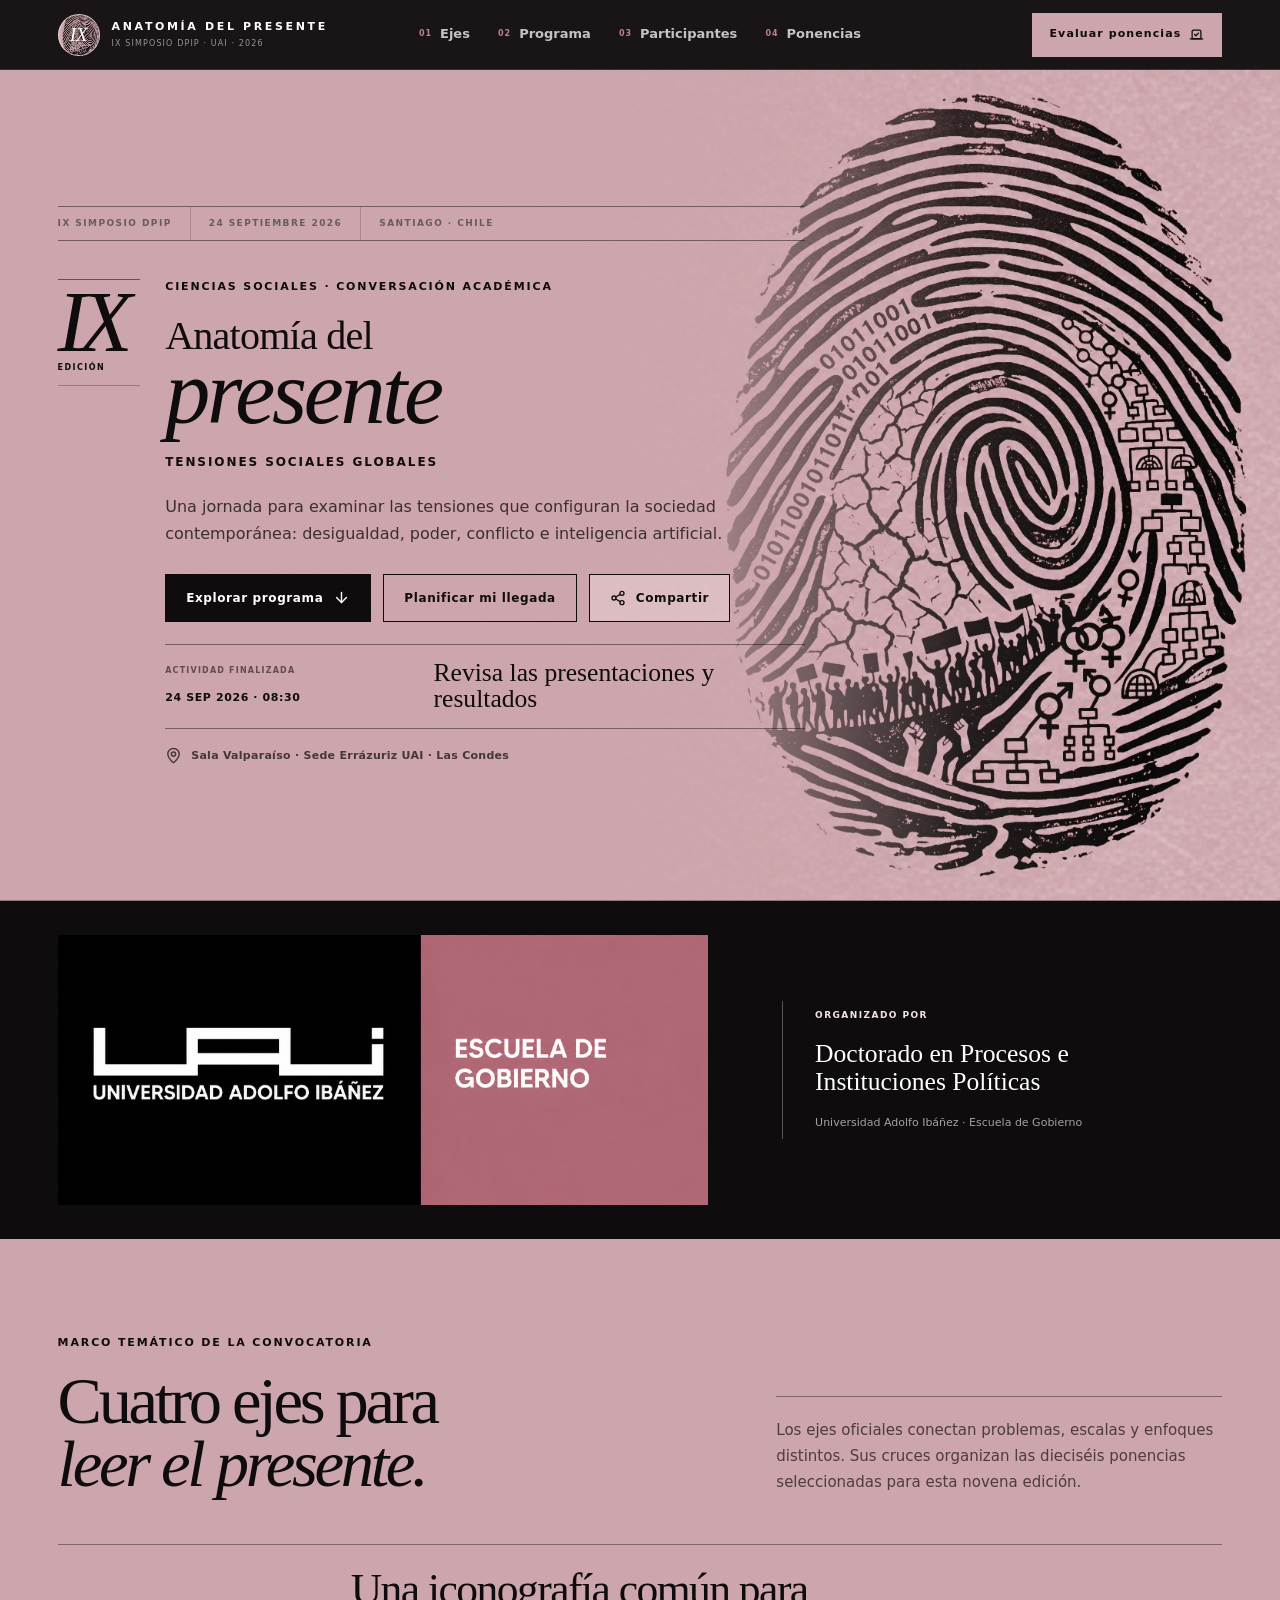
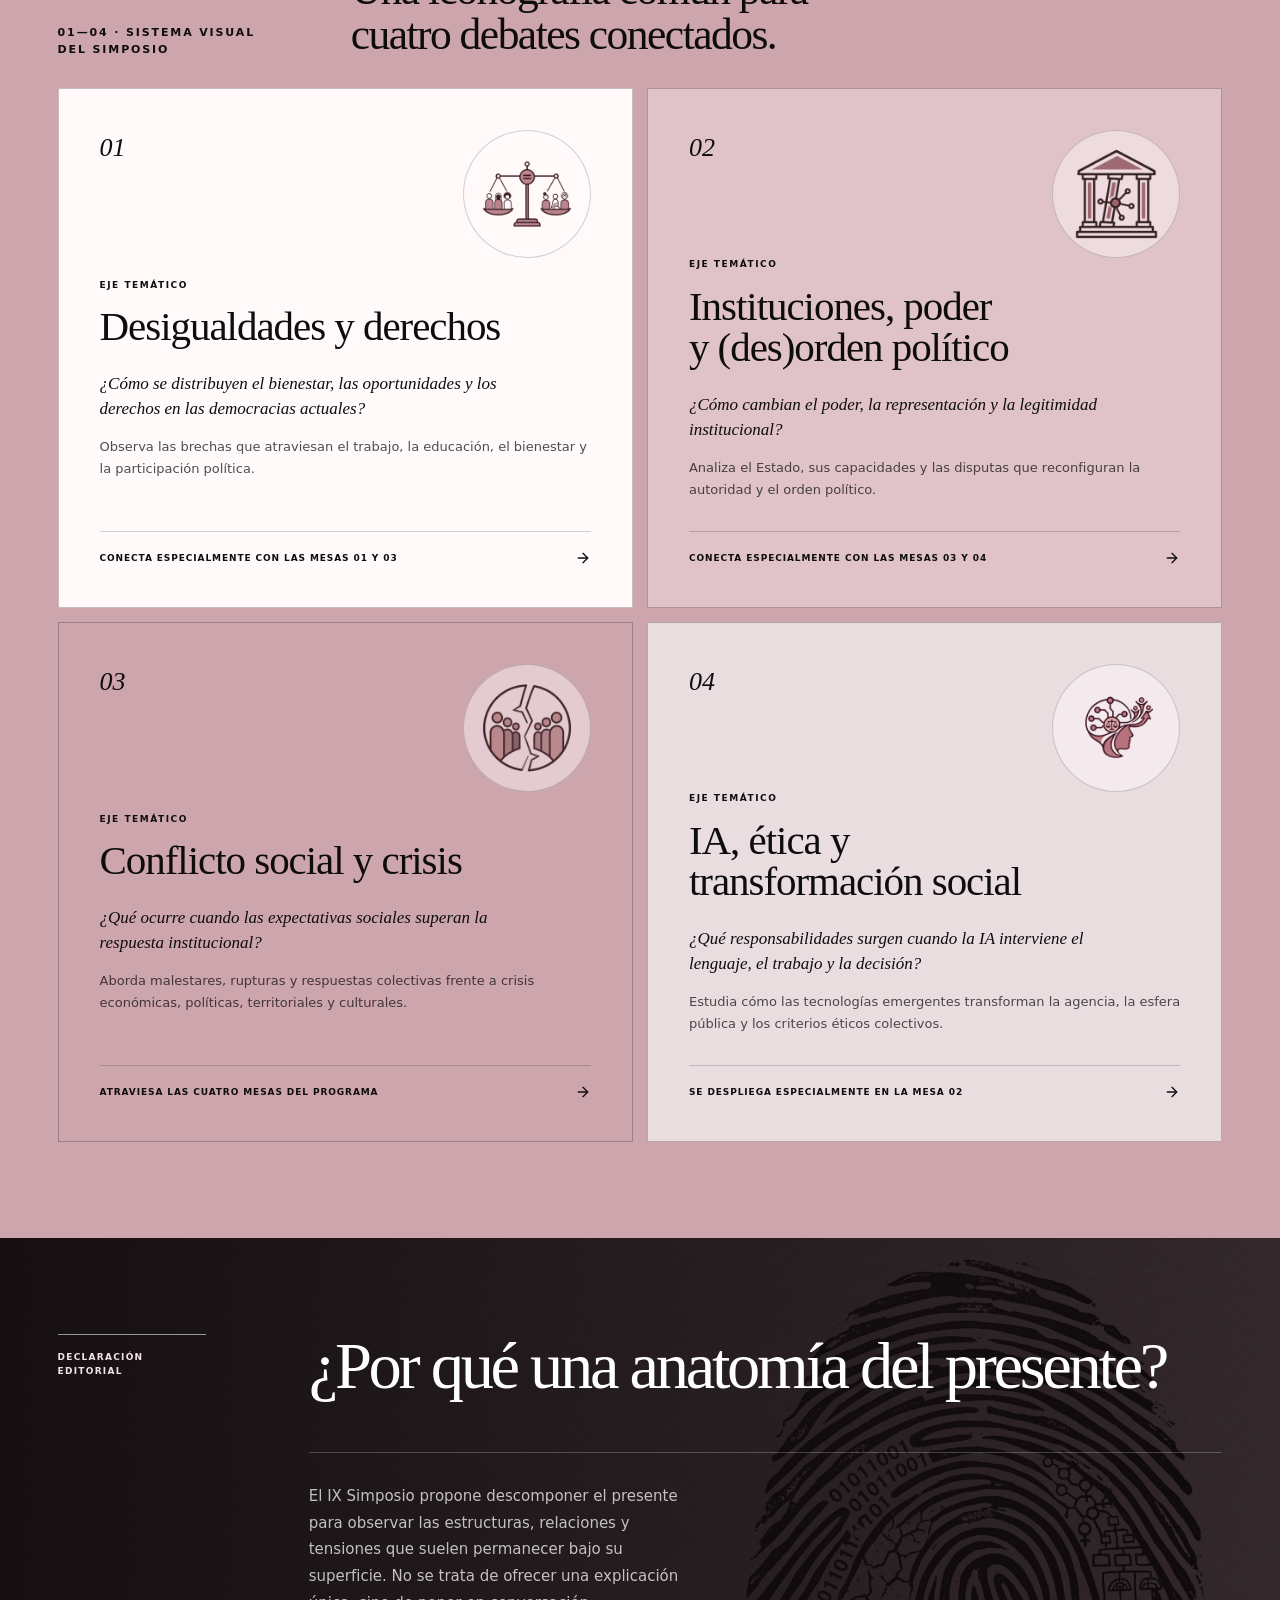
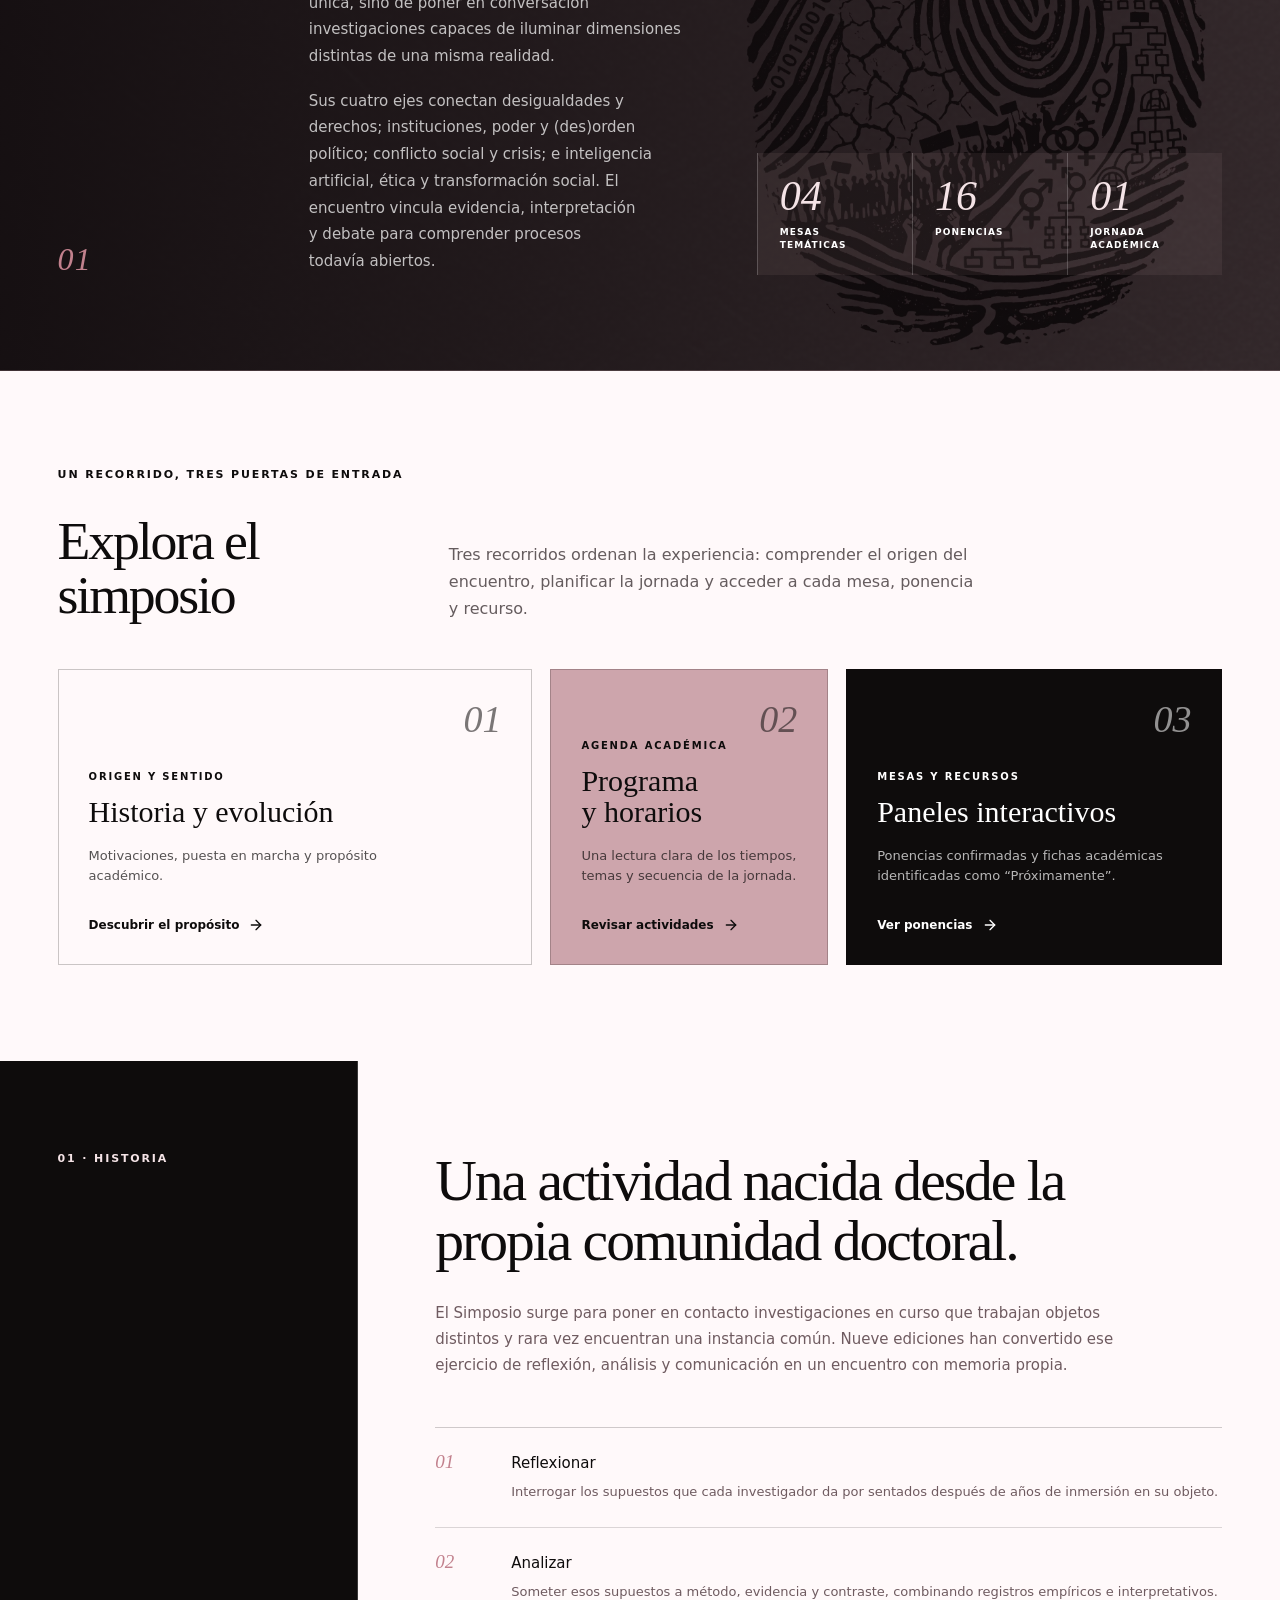
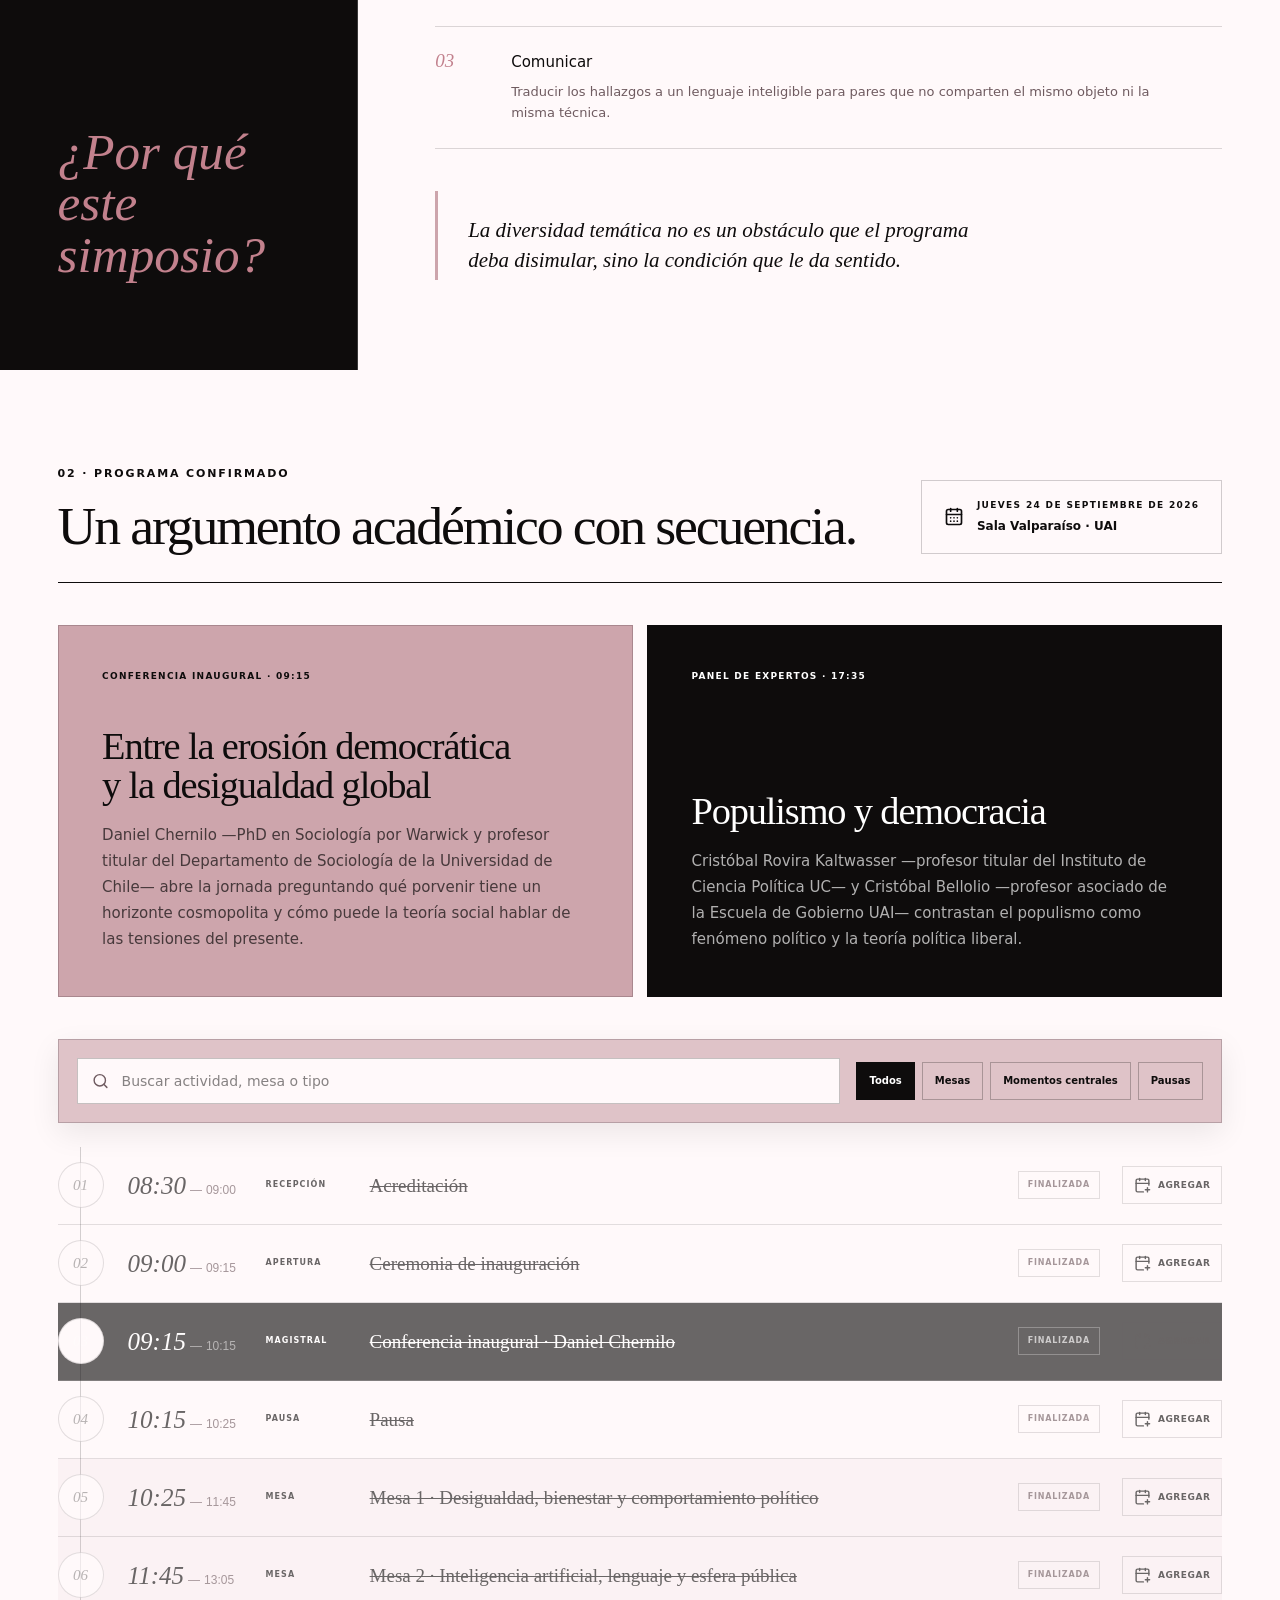
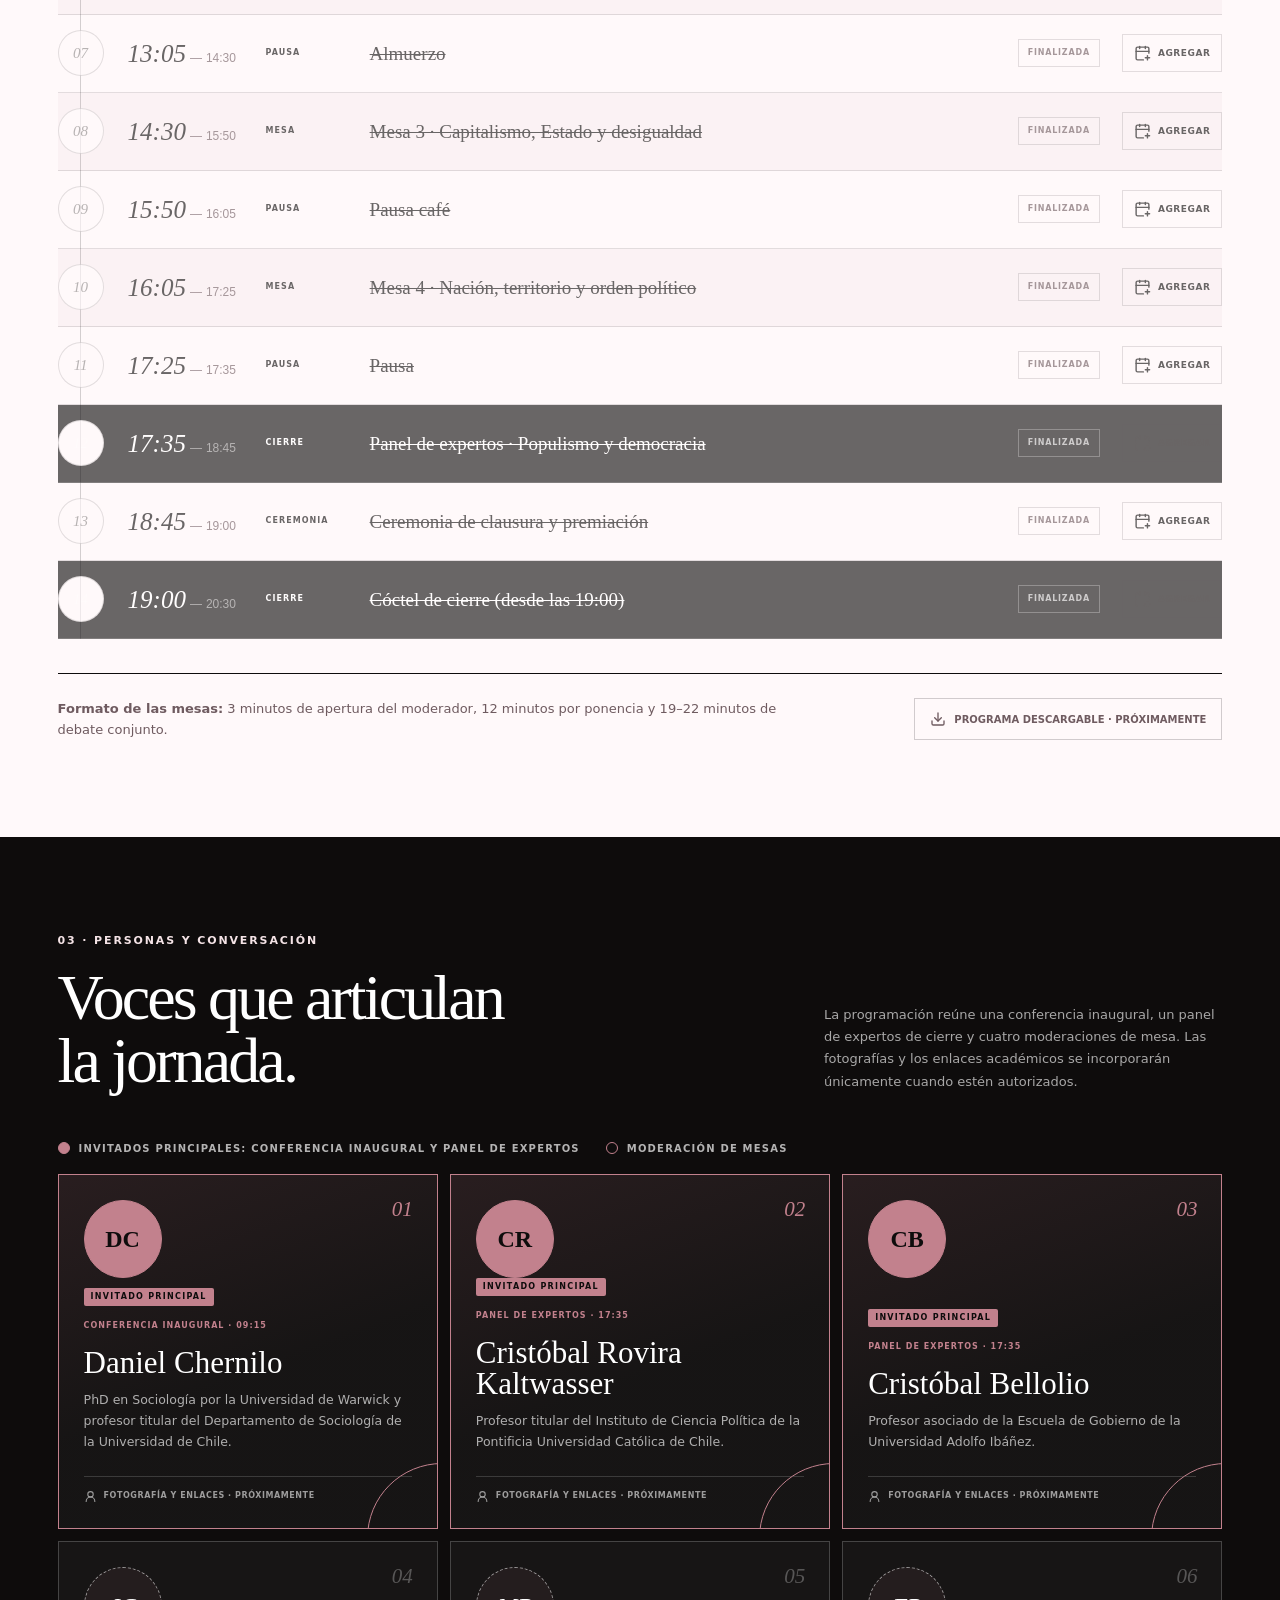
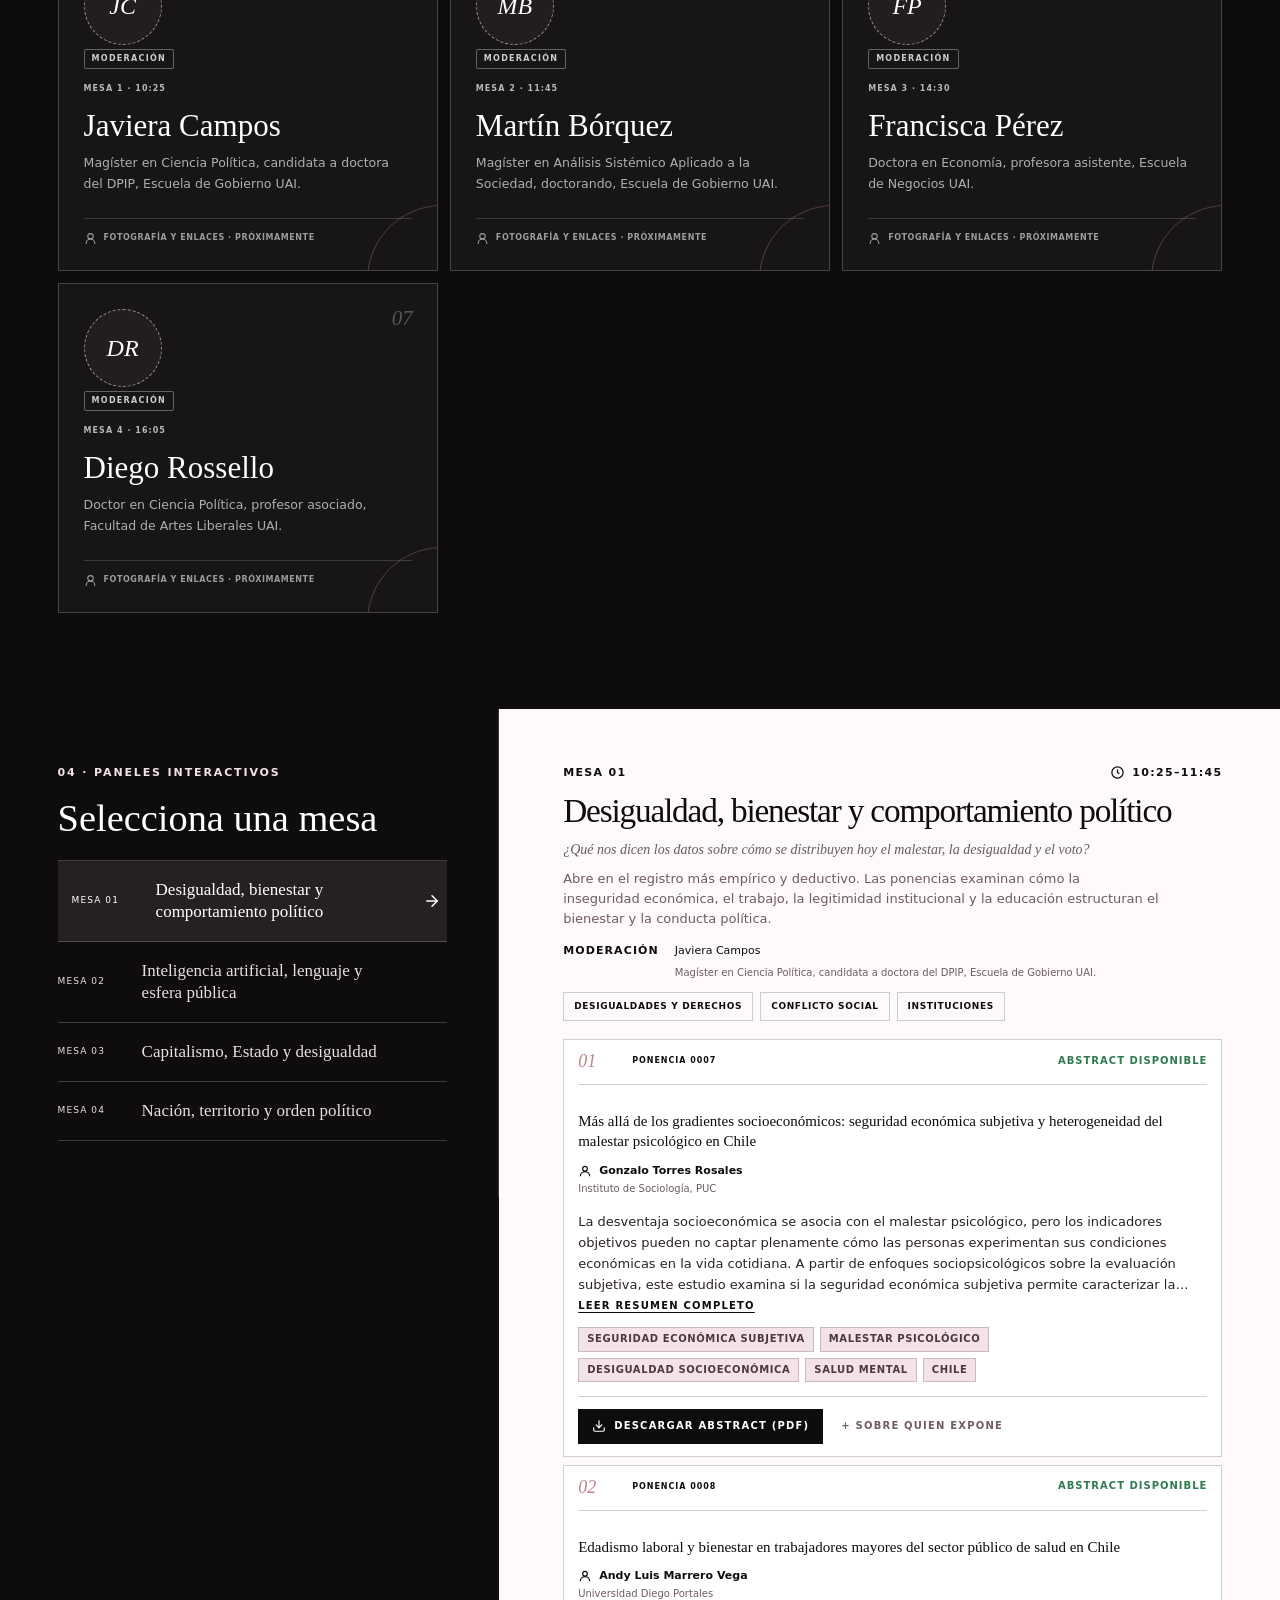
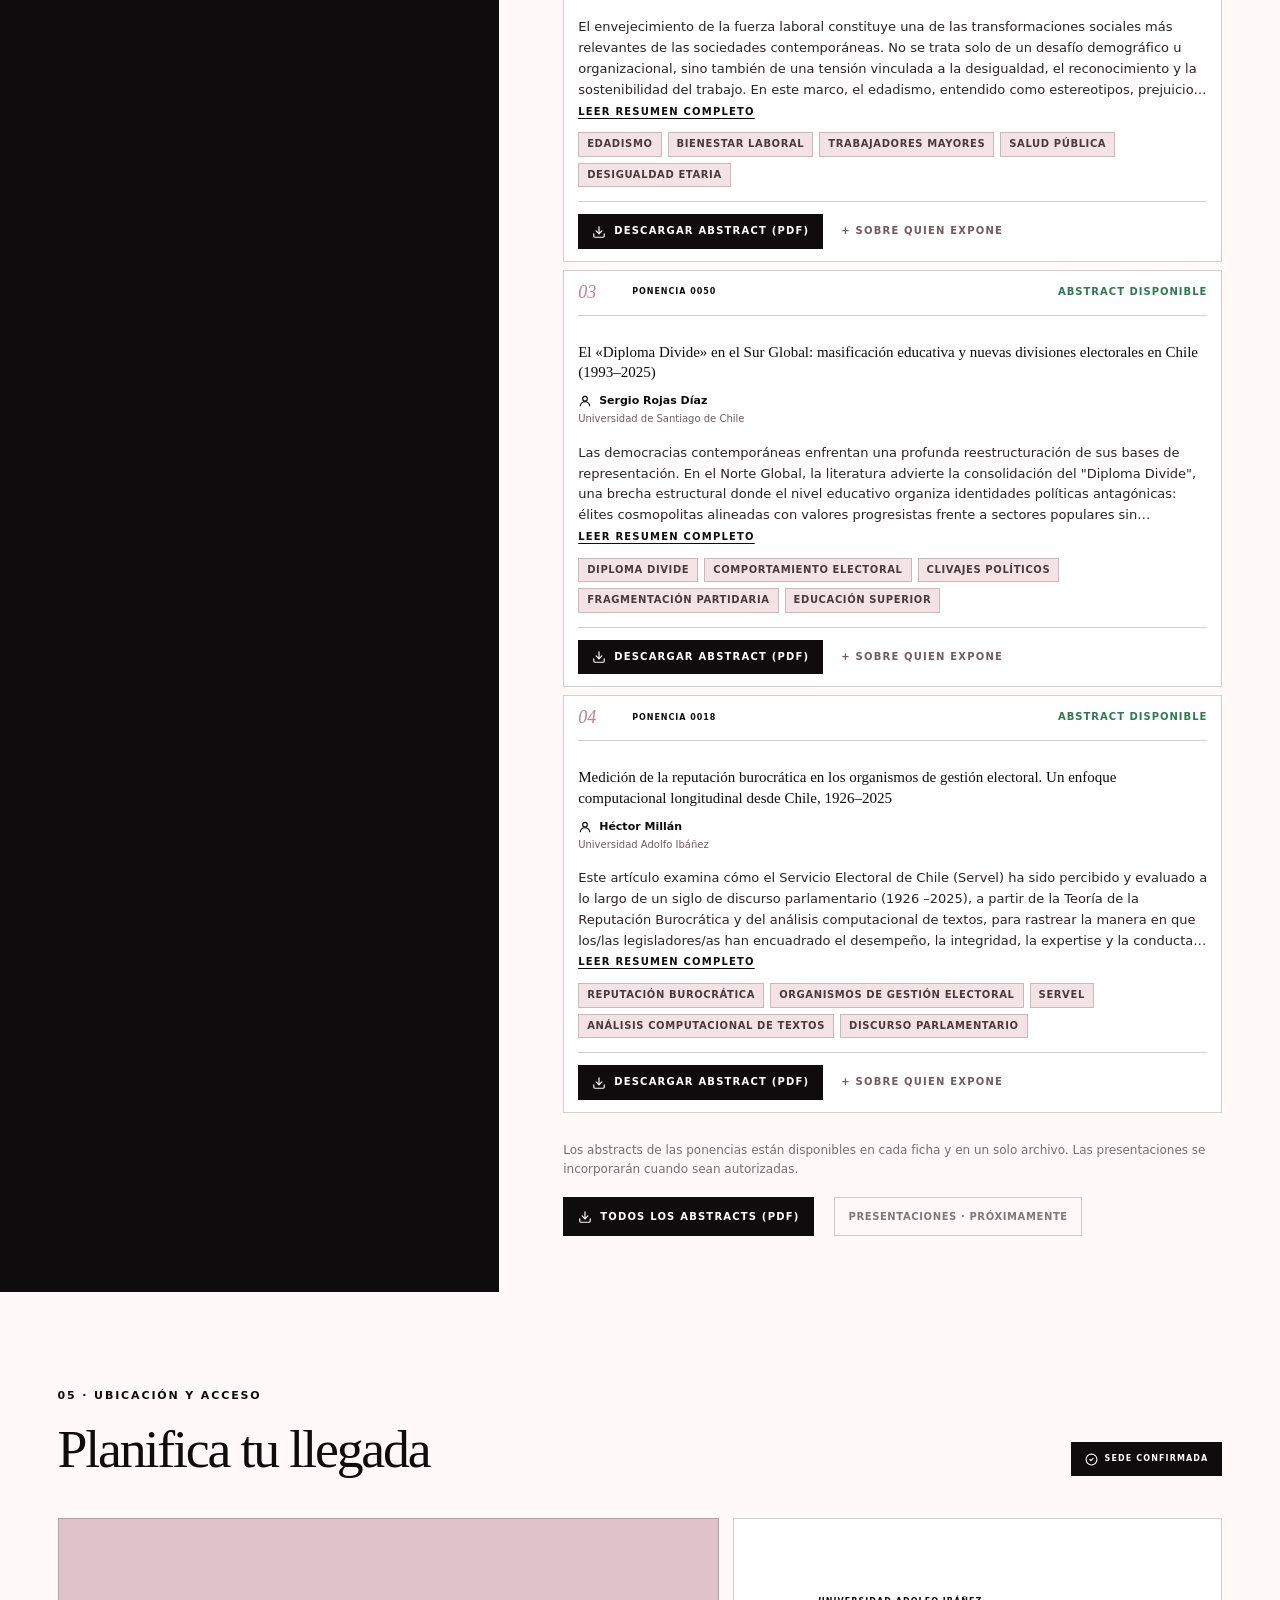
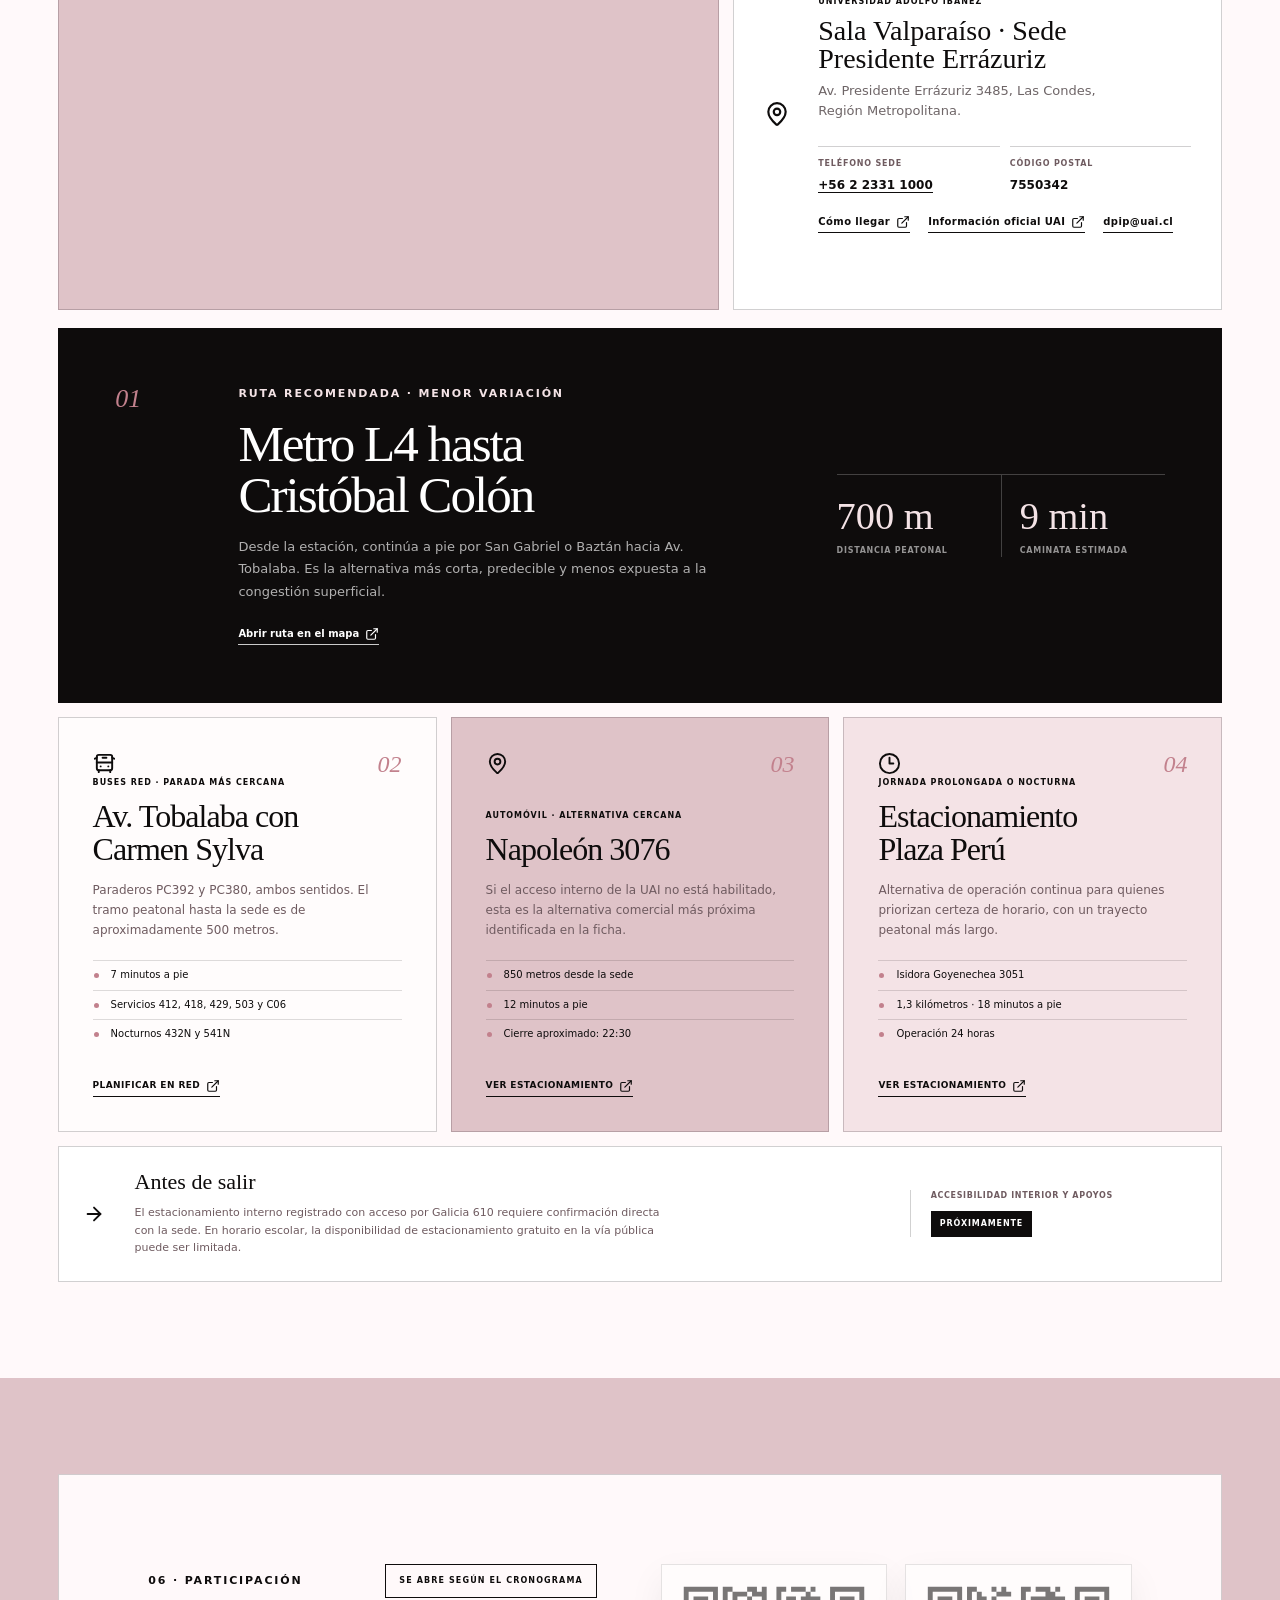
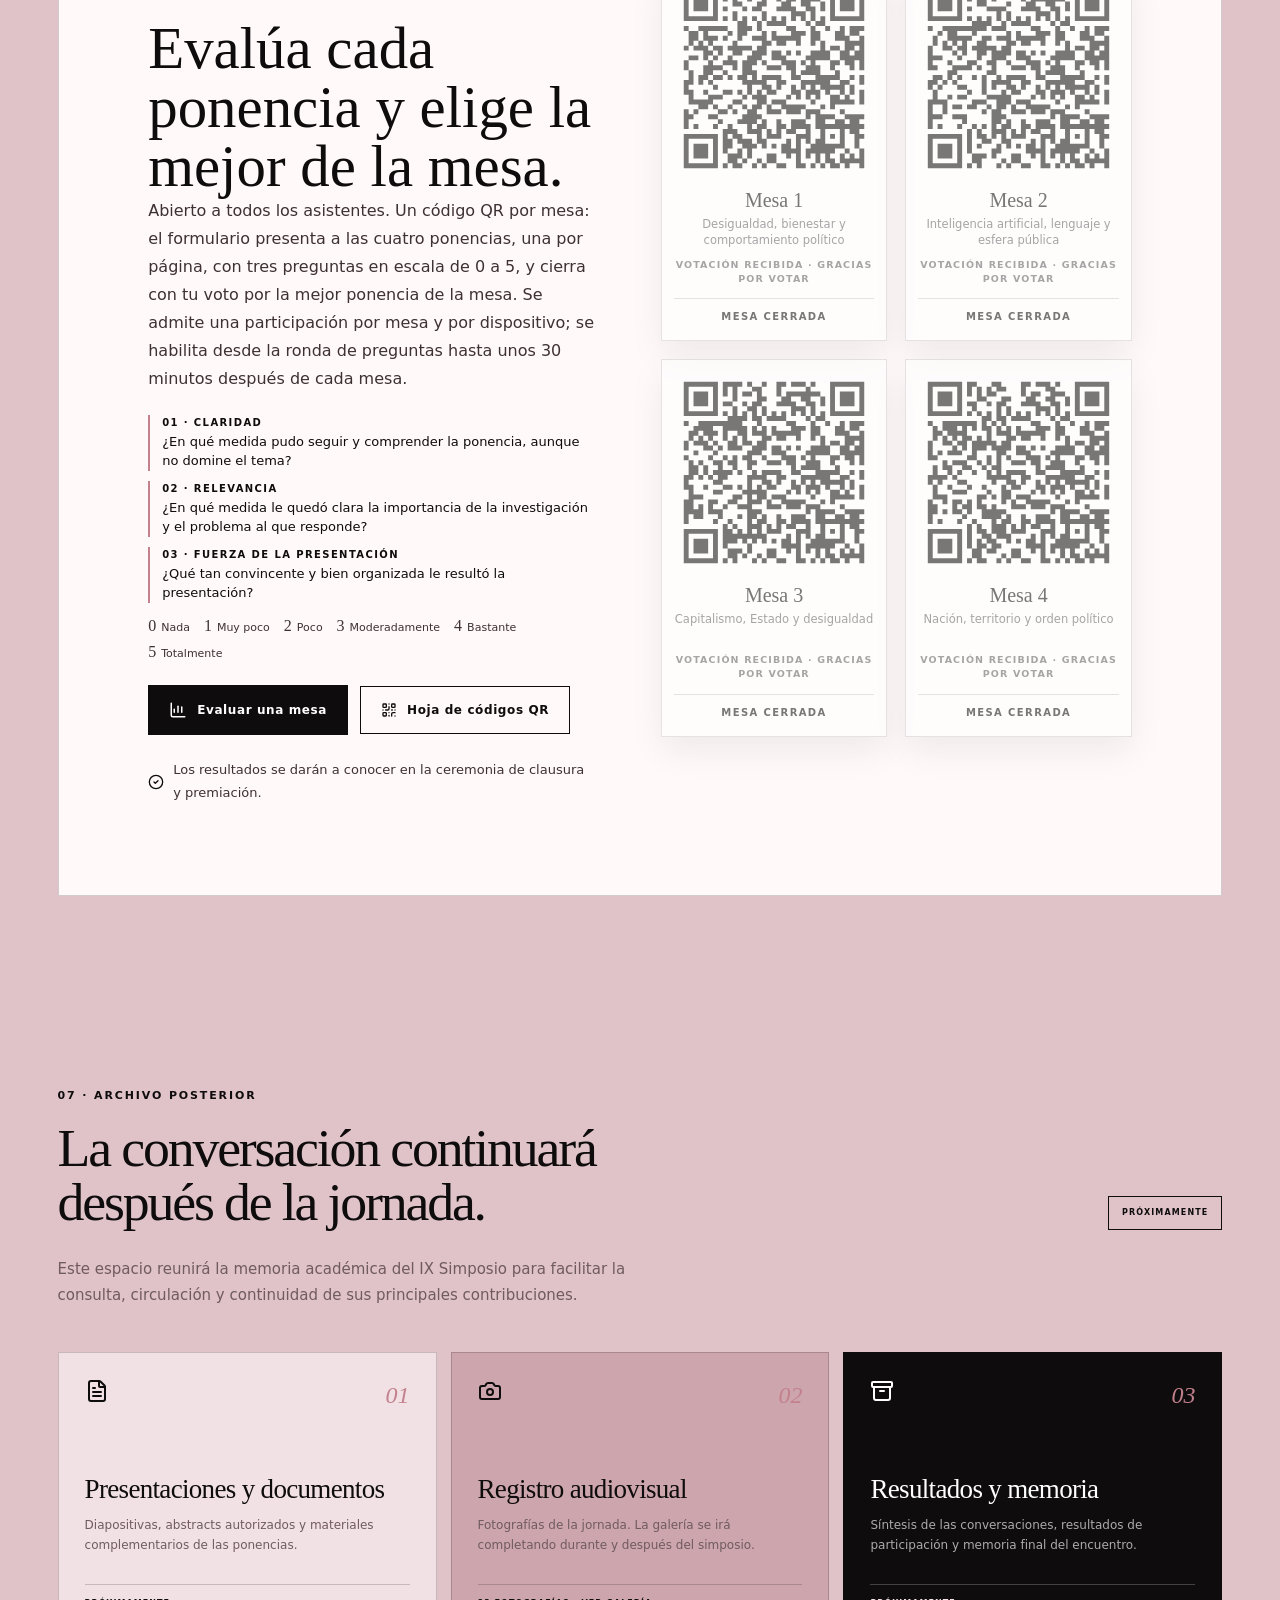
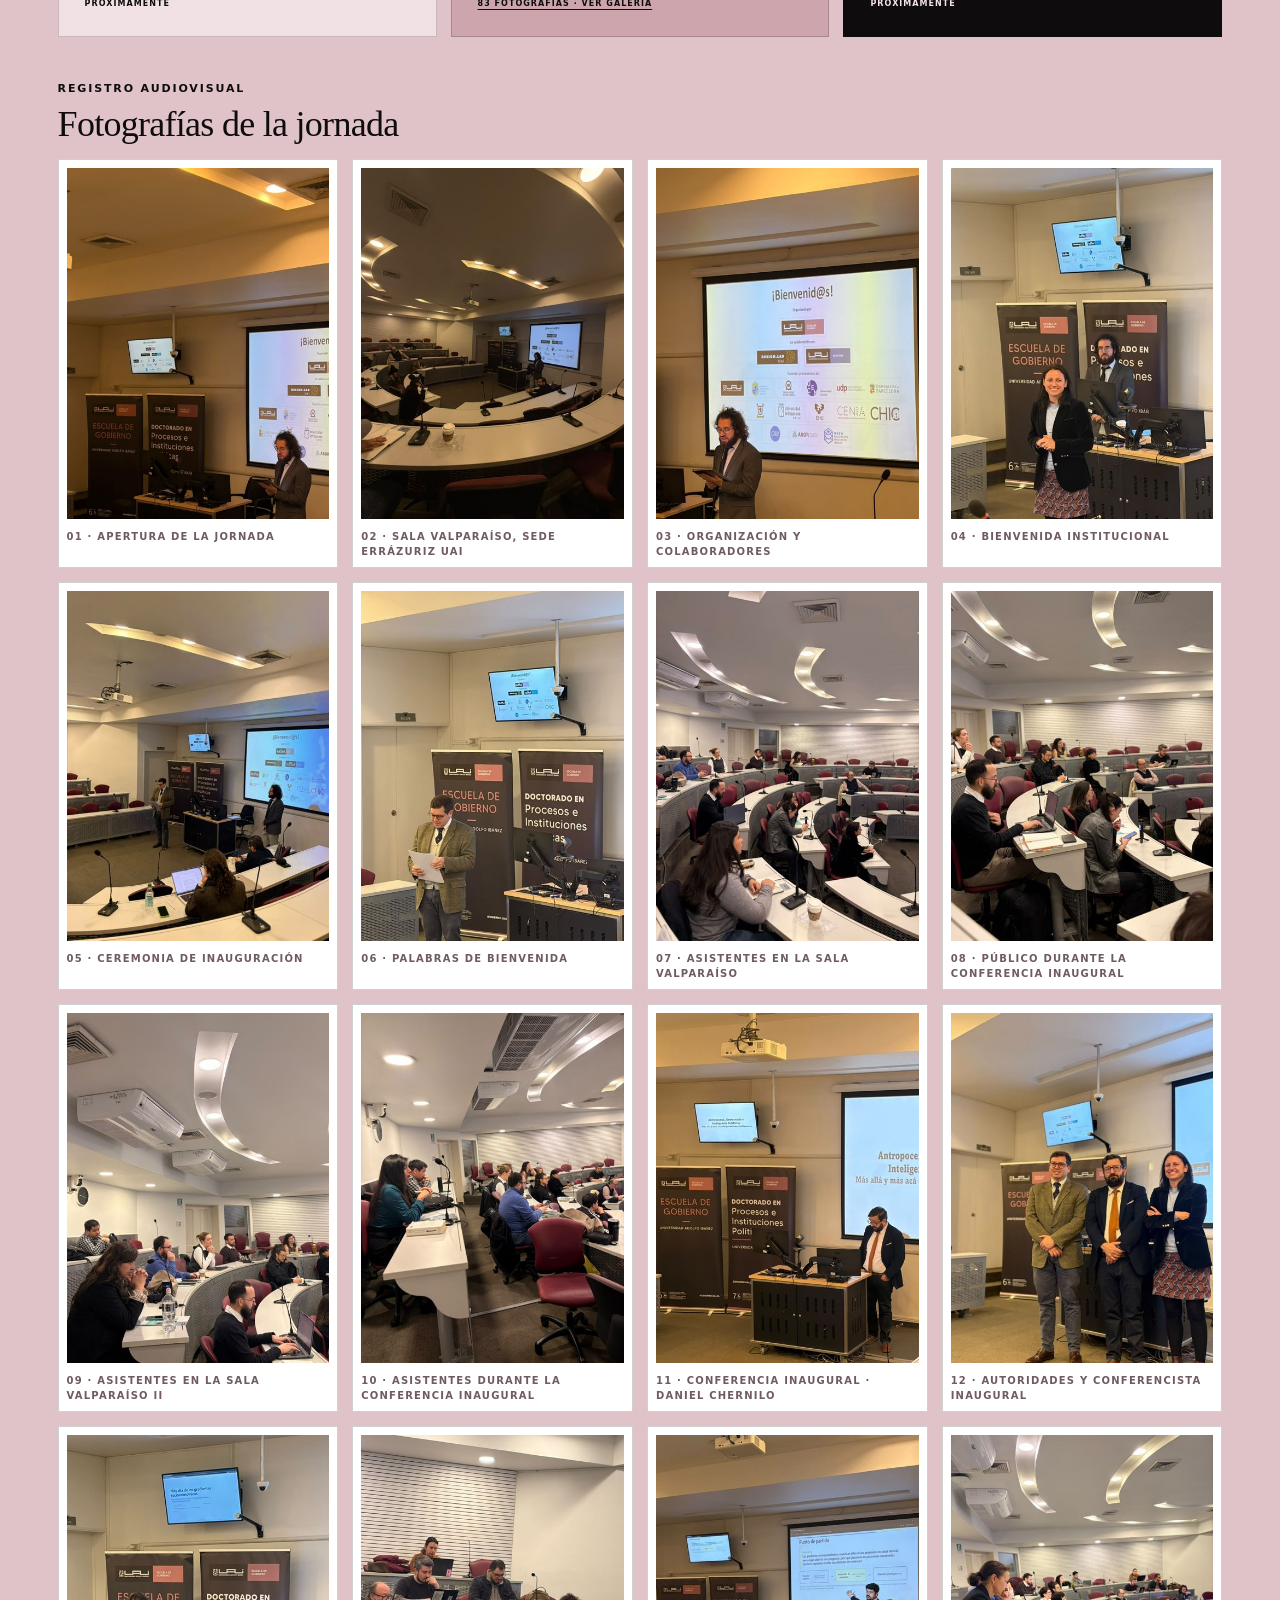
==== commit 5cf5bf57: "Galería: panel de expertos, exposición de Rovira Kaltwasser (fotos 80 a 83) Co-Authored-By: Claude O" ====
--- a/index.html
+++ b/index.html
@@ -118,7 +118,7 @@
 .vote-qr-mesa.qr-proxima:hover,.vote-qr-mesa.qr-cerrada:hover{transform:none;box-shadow:none}
 @media (max-width:480px){.galeria{gap:10px}.galeria-item{padding:5px}.lightbox{grid-template-columns:40px minmax(0,1fr) 40px;padding:12px}.lightbox button{width:36px;height:36px}}
 </style>
-</head><body><main id="contenido"><a class="skip-link" href="#inicio">Saltar al contenido principal</a><nav class="nav-shell" aria-label="Navegación principal"><a class="brand" href="#inicio" aria-label="Ir al inicio"><span class="brand-mark brand-fingerprint" aria-hidden="true">IX</span><span><strong>ANATOMÍA DEL PRESENTE</strong><small>IX SIMPOSIO DPIP · UAI · 2026</small></span></a><div class="nav-links"><a href="#ejes"><b>01</b>Ejes</a><a href="#programa"><b>02</b>Programa</a><a href="#participantes"><b>03</b>Participantes</a><a href="#paneles"><b>04</b>Ponencias</a></div><a class="nav-cta" href="#baremo">Evaluar ponencias <svg xmlns="http://www.w3.org/2000/svg" width="15" height="15" viewBox="0 0 24 24" fill="none" stroke="currentColor" stroke-width="2" stroke-linecap="round" stroke-linejoin="round" class="lucide lucide-vote" aria-hidden="true"><path d="m9 12 2 2 4-4"></path><path d="M5 7c0-1.1.9-2 2-2h10a2 2 0 0 1 2 2v12H5V7Z"></path><path d="M22 19H2"></path></svg></a></nav><nav class="quick-nav" aria-label="Accesos rápidos"><a href="#programa">Programa</a><a href="#participantes">Participantes</a><a href="#paneles">Ponencias</a><a href="#baremo">Evaluación</a><a href="#ubicacion">Ubicación</a></nav><section class="hero" id="inicio"><img src="assets/img-0.webp" alt="Huella digital compuesta por símbolos de tecnología, sociedad, territorio e instituciones" loading="eager" fetchPriority="high" decoding="async" sizes="100vw" class="hero-background" data-nimg="fill" style="position:absolute;inset:0;width:100%;height:100%;object-fit:cover"/><div class="hero-copy"><div class="hero-topline"><span>IX SIMPOSIO DPIP</span><span>24 SEPTIEMBRE 2026</span><span>SANTIAGO · CHILE</span></div><div class="hero-title-lockup"><span class="hero-serial" aria-hidden="true"><b>IX</b><small>EDICIÓN</small></span><div><p class="eyebrow">Ciencias sociales · conversación académica</p><h1><span>Anatomía del</span><em>presente</em></h1><p class="hero-subtitle">Tensiones sociales globales</p></div></div><p class="hero-lead">Una jornada para examinar las tensiones que configuran la sociedad contemporánea: desigualdad, poder, conflicto e inteligencia artificial.</p><div class="hero-actions"><a class="button button-primary" href="#programa">Explorar programa <svg xmlns="http://www.w3.org/2000/svg" width="17" height="17" viewBox="0 0 24 24" fill="none" stroke="currentColor" stroke-width="2" stroke-linecap="round" stroke-linejoin="round" class="lucide lucide-arrow-down" aria-hidden="true"><path d="M12 5v14"></path><path d="m19 12-7 7-7-7"></path></svg></a><a class="button button-ghost" href="#ubicacion">Planificar mi llegada</a><button class="button button-share" type="button" aria-live="polite"><svg xmlns="http://www.w3.org/2000/svg" width="16" height="16" viewBox="0 0 24 24" fill="none" stroke="currentColor" stroke-width="2" stroke-linecap="round" stroke-linejoin="round" class="lucide lucide-share2 lucide-share-2" aria-hidden="true"><circle cx="18" cy="5" r="3"></circle><circle cx="6" cy="12" r="3"></circle><circle cx="18" cy="19" r="3"></circle><line x1="8.59" x2="15.42" y1="13.51" y2="17.49"></line><line x1="15.41" x2="8.59" y1="6.51" y2="10.49"></line></svg> <!-- -->Compartir</button></div><section class="event-countdown" aria-label="Cuenta regresiva para el inicio del IX Simposio"><div class="countdown-label"><small>CUENTA REGRESIVA</small><time dateTime="2026-09-24T08:30:00-03:00">24 SEP 2026 · 08:30</time></div><div class="countdown-units" aria-live="off"><span class="countdown-unit"><strong>—</strong><small>días</small></span><span class="countdown-unit"><strong>—</strong><small>horas</small></span><span class="countdown-unit"><strong>—</strong><small>min</small></span><span class="countdown-unit"><strong>—</strong><small>seg</small></span></div></section><p class="hero-location"><svg xmlns="http://www.w3.org/2000/svg" width="17" height="17" viewBox="0 0 24 24" fill="none" stroke="currentColor" stroke-width="2" stroke-linecap="round" stroke-linejoin="round" class="lucide lucide-map-pin" aria-hidden="true"><path d="M20 10c0 4.993-5.539 10.193-7.399 11.799a1 1 0 0 1-1.202 0C9.539 20.193 4 14.993 4 10a8 8 0 0 1 16 0"></path><circle cx="12" cy="10" r="3"></circle></svg> Sala Valparaíso · Sede Errázuriz UAI · Las Condes</p></div></section><section class="institution-strip" aria-label="Instituciones organizadoras"><div class="institution-copy"><span>Organizado por</span><strong>Doctorado en Procesos e Instituciones Políticas</strong><p>Universidad Adolfo Ibáñez · Escuela de Gobierno</p></div><img src="assets/img-1.png" alt="Universidad Adolfo Ibáñez y Escuela de Gobierno" width="1948" height="807" loading="lazy" decoding="async" srcSet="assets/img-1.png 640w, assets/img-1.png 750w, assets/img-1.png 828w, assets/img-1.png 1080w, assets/img-1.png 1200w, assets/img-1.png 1920w, assets/img-1.png 2048w, assets/img-1.png 3840w" class="institution-logo" data-nimg="1"/></section><section class="axes section-shell" id="ejes" aria-labelledby="axes-title"><div class="axes-heading"><div><p class="eyebrow">Marco temático de la convocatoria</p><h2 id="axes-title">Cuatro ejes para<br/><em>leer el presente.</em></h2></div><p>Los ejes oficiales conectan problemas, escalas y enfoques distintos. Sus cruces organizan las dieciséis ponencias seleccionadas para esta novena edición.</p></div><div class="axes-subheading"><p class="eyebrow">01—04 · Sistema visual del simposio</p><h3>Una iconografía común para cuatro debates conectados.</h3></div><div class="axes-grid"><a class="axis-card axis-01" href="#paneles"><div class="axis-top"><span>01</span><span class="axis-icon-frame"><img src="assets/img-2.png" alt="" width="1024" height="1024" loading="lazy" decoding="async" srcSet="assets/img-2.png 640w, assets/img-2.png 750w, assets/img-2.png 828w, assets/img-2.png 1080w, assets/img-2.png 1200w, assets/img-2.png 1920w, assets/img-2.png 2048w" sizes="112px" class="axis-icon" data-nimg="1"/></span></div><div class="axis-copy"><p>EJE TEMÁTICO</p><h3>Desigualdades y derechos</h3><strong class="axis-question">¿Cómo se distribuyen el bienestar, las oportunidades y los derechos en las democracias actuales?</strong><span class="axis-focus">Observa las brechas que atraviesan el trabajo, la educación, el bienestar y la participación política.</span></div><span class="axis-link">Conecta especialmente con las mesas 01 y 03<!-- --> <svg xmlns="http://www.w3.org/2000/svg" width="16" height="16" viewBox="0 0 24 24" fill="none" stroke="currentColor" stroke-width="2" stroke-linecap="round" stroke-linejoin="round" class="lucide lucide-arrow-right" aria-hidden="true"><path d="M5 12h14"></path><path d="m12 5 7 7-7 7"></path></svg></span></a><a class="axis-card axis-02" href="#paneles"><div class="axis-top"><span>02</span><span class="axis-icon-frame"><img src="assets/img-3.png" alt="" width="1024" height="1024" loading="lazy" decoding="async" srcSet="assets/img-3.png 640w, assets/img-3.png 750w, assets/img-3.png 828w, assets/img-3.png 1080w, assets/img-3.png 1200w, assets/img-3.png 1920w, assets/img-3.png 2048w" sizes="112px" class="axis-icon" data-nimg="1"/></span></div><div class="axis-copy"><p>EJE TEMÁTICO</p><h3>Instituciones, poder y (des)orden político</h3><strong class="axis-question">¿Cómo cambian el poder, la representación y la legitimidad institucional?</strong><span class="axis-focus">Analiza el Estado, sus capacidades y las disputas que reconfiguran la autoridad y el orden político.</span></div><span class="axis-link">Conecta especialmente con las mesas 03 y 04<!-- --> <svg xmlns="http://www.w3.org/2000/svg" width="16" height="16" viewBox="0 0 24 24" fill="none" stroke="currentColor" stroke-width="2" stroke-linecap="round" stroke-linejoin="round" class="lucide lucide-arrow-right" aria-hidden="true"><path d="M5 12h14"></path><path d="m12 5 7 7-7 7"></path></svg></span></a><a class="axis-card axis-03" href="#paneles"><div class="axis-top"><span>03</span><span class="axis-icon-frame"><img src="assets/img-4.png" alt="" width="1024" height="1024" loading="lazy" decoding="async" srcSet="assets/img-4.png 640w, assets/img-4.png 750w, assets/img-4.png 828w, assets/img-4.png 1080w, assets/img-4.png 1200w, assets/img-4.png 1920w, assets/img-4.png 2048w" sizes="112px" class="axis-icon" data-nimg="1"/></span></div><div class="axis-copy"><p>EJE TEMÁTICO</p><h3>Conflicto social y crisis</h3><strong class="axis-question">¿Qué ocurre cuando las expectativas sociales superan la respuesta institucional?</strong><span class="axis-focus">Aborda malestares, rupturas y respuestas colectivas frente a crisis económicas, políticas, territoriales y culturales.</span></div><span class="axis-link">Atraviesa las cuatro mesas del programa<!-- --> <svg xmlns="http://www.w3.org/2000/svg" width="16" height="16" viewBox="0 0 24 24" fill="none" stroke="currentColor" stroke-width="2" stroke-linecap="round" stroke-linejoin="round" class="lucide lucide-arrow-right" aria-hidden="true"><path d="M5 12h14"></path><path d="m12 5 7 7-7 7"></path></svg></span></a><a class="axis-card axis-04" href="#paneles"><div class="axis-top"><span>04</span><span class="axis-icon-frame"><img src="assets/img-5.png" alt="" width="1024" height="1024" loading="lazy" decoding="async" srcSet="assets/img-5.png 640w, assets/img-5.png 750w, assets/img-5.png 828w, assets/img-5.png 1080w, assets/img-5.png 1200w, assets/img-5.png 1920w, assets/img-5.png 2048w" sizes="112px" class="axis-icon" data-nimg="1"/></span></div><div class="axis-copy"><p>EJE TEMÁTICO</p><h3>IA, ética y transformación social</h3><strong class="axis-question">¿Qué responsabilidades surgen cuando la IA interviene el lenguaje, el trabajo y la decisión?</strong><span class="axis-focus">Estudia cómo las tecnologías emergentes transforman la agencia, la esfera pública y los criterios éticos colectivos.</span></div><span class="axis-link">Se despliega especialmente en la mesa 02<!-- --> <svg xmlns="http://www.w3.org/2000/svg" width="16" height="16" viewBox="0 0 24 24" fill="none" stroke="currentColor" stroke-width="2" stroke-linecap="round" stroke-linejoin="round" class="lucide lucide-arrow-right" aria-hidden="true"><path d="M5 12h14"></path><path d="m12 5 7 7-7 7"></path></svg></span></a></div></section><section class="curatorial section-shell" aria-labelledby="curatorial-title"><div class="curatorial-label"><span>DECLARACIÓN EDITORIAL</span><i>01</i></div><div class="curatorial-body"><h2 id="curatorial-title">¿Por qué una anatomía del presente?</h2><div class="curatorial-bottom"><div class="curatorial-copy"><p>El IX Simposio propone descomponer el presente para observar las estructuras, relaciones y tensiones que suelen permanecer bajo su superficie. No se trata de ofrecer una explicación única, sino de poner en conversación investigaciones capaces de iluminar dimensiones distintas de una misma realidad.</p><p>Sus cuatro ejes conectan desigualdades y derechos; instituciones, poder y (des)orden político; conflicto social y crisis; e inteligencia artificial, ética y transformación social. El encuentro vincula evidencia, interpretación y debate para comprender procesos todavía abiertos.</p></div><dl><div><dt>04</dt><dd>Mesas temáticas</dd></div><div><dt>16</dt><dd>Ponencias</dd></div><div><dt>01</dt><dd>Jornada académica</dd></div></dl></div></div></section><section class="modules section-shell" aria-labelledby="explora-title"><div class="section-heading"><p class="eyebrow">Un recorrido, tres puertas de entrada</p><h2 id="explora-title">Explora el simposio</h2><p>Tres recorridos ordenan la experiencia: comprender el origen del encuentro, planificar la jornada y acceder a cada mesa, ponencia y recurso.</p></div><div class="module-grid"><a class="module-card card-history" href="#historia"><span class="module-index">01</span><div><p>ORIGEN Y SENTIDO</p><h3>Historia y evolución</h3><span class="module-description">Motivaciones, puesta en marcha y propósito académico.</span><span class="card-link">Descubrir el propósito <svg xmlns="http://www.w3.org/2000/svg" width="16" height="16" viewBox="0 0 24 24" fill="none" stroke="currentColor" stroke-width="2" stroke-linecap="round" stroke-linejoin="round" class="lucide lucide-arrow-right" aria-hidden="true"><path d="M5 12h14"></path><path d="m12 5 7 7-7 7"></path></svg></span></div></a><a class="module-card card-program" href="#programa"><span class="module-index">02</span><div><p>AGENDA ACADÉMICA</p><h3>Programa y horarios</h3><span class="module-description">Una lectura clara de los tiempos, temas y secuencia de la jornada.</span><span class="card-link">Revisar actividades <svg xmlns="http://www.w3.org/2000/svg" width="16" height="16" viewBox="0 0 24 24" fill="none" stroke="currentColor" stroke-width="2" stroke-linecap="round" stroke-linejoin="round" class="lucide lucide-arrow-right" aria-hidden="true"><path d="M5 12h14"></path><path d="m12 5 7 7-7 7"></path></svg></span></div></a><a class="module-card card-panels" href="#paneles"><span class="module-index">03</span><div><p>MESAS Y RECURSOS</p><h3>Paneles interactivos</h3><span class="module-description">Ponencias confirmadas y fichas académicas identificadas como “Próximamente”.</span><span class="card-link">Ver ponencias <svg xmlns="http://www.w3.org/2000/svg" width="16" height="16" viewBox="0 0 24 24" fill="none" stroke="currentColor" stroke-width="2" stroke-linecap="round" stroke-linejoin="round" class="lucide lucide-arrow-right" aria-hidden="true"><path d="M5 12h14"></path><path d="m12 5 7 7-7 7"></path></svg></span></div></a></div></section><section class="story" id="historia"><div class="story-aside"><p class="eyebrow">01 · Historia</p><span>¿Por qué este simposio?</span></div><div class="story-body"><h2>Una actividad nacida desde la propia comunidad doctoral.</h2><p class="story-intro">El Simposio surge para poner en contacto investigaciones en curso que trabajan objetos distintos y rara vez encuentran una instancia común. Nueve ediciones han convertido ese ejercicio de reflexión, análisis y comunicación en un encuentro con memoria propia.</p><div class="timeline"><article><span>01</span><div><h3>Reflexionar</h3><p>Interrogar los supuestos que cada investigador da por sentados después de años de inmersión en su objeto.</p></div></article><article><span>02</span><div><h3>Analizar</h3><p>Someter esos supuestos a método, evidencia y contraste, combinando registros empíricos e interpretativos.</p></div></article><article><span>03</span><div><h3>Comunicar</h3><p>Traducir los hallazgos a un lenguaje inteligible para pares que no comparten el mismo objeto ni la misma técnica.</p></div></article></div><blockquote>La diversidad temática no es un obstáculo que el programa deba disimular, sino la condición que le da sentido.</blockquote></div></section><section class="program section-shell" id="programa"><div class="program-header"><div><p class="eyebrow">02 · Programa confirmado</p><h2>Un argumento académico con secuencia.</h2></div><div class="countdown-placeholder"><svg xmlns="http://www.w3.org/2000/svg" width="20" height="20" viewBox="0 0 24 24" fill="none" stroke="currentColor" stroke-width="2" stroke-linecap="round" stroke-linejoin="round" class="lucide lucide-calendar-days" aria-hidden="true"><path d="M8 2v3"></path><path d="M16 2v3"></path><rect x="3" y="3" width="18" height="18" rx="2"></rect><path d="M3 9h18"></path><path d="M8 13h.01"></path><path d="M12 13h.01"></path><path d="M16 13h.01"></path><path d="M8 17h.01"></path><path d="M12 17h.01"></path><path d="M16 17h.01"></path></svg><span><small>JUEVES 24 DE SEPTIEMBRE DE 2026</small>Sala Valparaíso · UAI</span></div></div><div class="program-intro-grid"><article class="program-feature"><span>CONFERENCIA INAUGURAL · 09:15</span><h3>Entre la erosión democrática y la desigualdad global</h3><p>Daniel Chernilo —PhD en Sociología por Warwick y profesor titular del Departamento de Sociología de la Universidad de Chile— abre la jornada preguntando qué porvenir tiene un horizonte cosmopolita y cómo puede la teoría social hablar de las tensiones del presente.</p></article><article class="program-feature program-feature-dark"><span>PANEL DE EXPERTOS · 17:35</span><h3>Populismo y democracia</h3><p>Cristóbal Rovira Kaltwasser —profesor titular del Instituto de Ciencia Política UC— y Cristóbal Bellolio —profesor asociado de la Escuela de Gobierno UAI— contrastan el populismo como fenómeno político y la teoría política liberal.</p></article></div><div class="program-tools" aria-label="Herramientas para explorar el programa"><label class="program-search"><svg xmlns="http://www.w3.org/2000/svg" width="17" height="17" viewBox="0 0 24 24" fill="none" stroke="currentColor" stroke-width="2" stroke-linecap="round" stroke-linejoin="round" class="lucide lucide-search" aria-hidden="true"><path d="m21 21-4.34-4.34"></path><circle cx="11" cy="11" r="8"></circle></svg><span class="sr-only">Buscar en el programa</span><input data-slot="input" class="h-9 w-full min-w-0 rounded-md border border-input bg-transparent px-3 py-1 text-base shadow-xs transition-[color,box-shadow] outline-none selection:bg-primary selection:text-primary-foreground file:inline-flex file:h-7 file:border-0 file:bg-transparent file:text-sm file:font-medium file:text-foreground placeholder:text-muted-foreground disabled:pointer-events-none disabled:cursor-not-allowed disabled:opacity-50 md:text-sm dark:bg-input/30 focus-visible:border-ring focus-visible:ring-[3px] focus-visible:ring-ring/50 aria-invalid:border-destructive aria-invalid:ring-destructive/20 dark:aria-invalid:ring-destructive/40" placeholder="Buscar actividad, mesa o tipo" aria-label="Buscar en el programa" value=""/></label><div dir="ltr" role="radiogroup" data-slot="toggle-group" data-spacing="0" style="outline:none;--gap:0" class="group/toggle-group flex w-fit items-center gap-[--spacing(var(--gap))] rounded-md data-[spacing=default]:data-[variant=outline]:shadow-xs program-filters" aria-label="Filtrar programa" tabindex="-1"><button type="button" data-state="on" role="radio" aria-checked="true" data-slot="toggle-group-item" data-spacing="0" class="inline-flex items-center justify-center gap-2 rounded-md text-sm font-medium whitespace-nowrap transition-[color,box-shadow] outline-none hover:bg-muted hover:text-muted-foreground focus-visible:border-ring focus-visible:ring-[3px] focus-visible:ring-ring/50 disabled:pointer-events-none disabled:opacity-50 aria-invalid:border-destructive aria-invalid:ring-destructive/20 data-[state=on]:bg-accent data-[state=on]:text-accent-foreground dark:aria-invalid:ring-destructive/40 [&amp;_svg]:pointer-events-none [&amp;_svg]:shrink-0 [&amp;_svg:not([class*=&#x27;size-&#x27;])]:size-4 bg-transparent h-9 w-auto min-w-0 shrink-0 px-3 focus:z-10 focus-visible:z-10 data-[spacing=0]:rounded-none data-[spacing=0]:shadow-none data-[spacing=0]:first:rounded-l-md data-[spacing=0]:last:rounded-r-md data-[spacing=0]:data-[variant=outline]:border-l-0 data-[spacing=0]:data-[variant=outline]:first:border-l" aria-label="Mostrar todos" tabindex="-1" data-radix-collection-item="">Todos</button><button type="button" data-state="off" role="radio" aria-checked="false" data-slot="toggle-group-item" data-spacing="0" class="inline-flex items-center justify-center gap-2 rounded-md text-sm font-medium whitespace-nowrap transition-[color,box-shadow] outline-none hover:bg-muted hover:text-muted-foreground focus-visible:border-ring focus-visible:ring-[3px] focus-visible:ring-ring/50 disabled:pointer-events-none disabled:opacity-50 aria-invalid:border-destructive aria-invalid:ring-destructive/20 data-[state=on]:bg-accent data-[state=on]:text-accent-foreground dark:aria-invalid:ring-destructive/40 [&amp;_svg]:pointer-events-none [&amp;_svg]:shrink-0 [&amp;_svg:not([class*=&#x27;size-&#x27;])]:size-4 bg-transparent h-9 w-auto min-w-0 shrink-0 px-3 focus:z-10 focus-visible:z-10 data-[spacing=0]:rounded-none data-[spacing=0]:shadow-none data-[spacing=0]:first:rounded-l-md data-[spacing=0]:last:rounded-r-md data-[spacing=0]:data-[variant=outline]:border-l-0 data-[spacing=0]:data-[variant=outline]:first:border-l" aria-label="Mostrar mesas" tabindex="-1" data-radix-collection-item="">Mesas</button><button type="button" data-state="off" role="radio" aria-checked="false" data-slot="toggle-group-item" data-spacing="0" class="inline-flex items-center justify-center gap-2 rounded-md text-sm font-medium whitespace-nowrap transition-[color,box-shadow] outline-none hover:bg-muted hover:text-muted-foreground focus-visible:border-ring focus-visible:ring-[3px] focus-visible:ring-ring/50 disabled:pointer-events-none disabled:opacity-50 aria-invalid:border-destructive aria-invalid:ring-destructive/20 data-[state=on]:bg-accent data-[state=on]:text-accent-foreground dark:aria-invalid:ring-destructive/40 [&amp;_svg]:pointer-events-none [&amp;_svg]:shrink-0 [&amp;_svg:not([class*=&#x27;size-&#x27;])]:size-4 bg-transparent h-9 w-auto min-w-0 shrink-0 px-3 focus:z-10 focus-visible:z-10 data-[spacing=0]:rounded-none data-[spacing=0]:shadow-none data-[spacing=0]:first:rounded-l-md data-[spacing=0]:last:rounded-r-md data-[spacing=0]:data-[variant=outline]:border-l-0 data-[spacing=0]:data-[variant=outline]:first:border-l" aria-label="Mostrar momentos centrales" tabindex="-1" data-radix-collection-item="">Momentos centrales</button><button type="button" data-state="off" role="radio" aria-checked="false" data-slot="toggle-group-item" data-spacing="0" class="inline-flex items-center justify-center gap-2 rounded-md text-sm font-medium whitespace-nowrap transition-[color,box-shadow] outline-none hover:bg-muted hover:text-muted-foreground focus-visible:border-ring focus-visible:ring-[3px] focus-visible:ring-ring/50 disabled:pointer-events-none disabled:opacity-50 aria-invalid:border-destructive aria-invalid:ring-destructive/20 data-[state=on]:bg-accent data-[state=on]:text-accent-foreground dark:aria-invalid:ring-destructive/40 [&amp;_svg]:pointer-events-none [&amp;_svg]:shrink-0 [&amp;_svg:not([class*=&#x27;size-&#x27;])]:size-4 bg-transparent h-9 w-auto min-w-0 shrink-0 px-3 focus:z-10 focus-visible:z-10 data-[spacing=0]:rounded-none data-[spacing=0]:shadow-none data-[spacing=0]:first:rounded-l-md data-[spacing=0]:last:rounded-r-md data-[spacing=0]:data-[variant=outline]:border-l-0 data-[spacing=0]:data-[variant=outline]:first:border-l" aria-label="Mostrar pausas" tabindex="-1" data-radix-collection-item="">Pausas</button></div></div><div class="schedule" aria-label="Programa horario completo"><article class="schedule-row schedule-recepción schedule-state-scheduled"><span class="schedule-index">01</span><time>08:30<small>09:00</small></time><div class="schedule-description"><span>Recepción</span><h3>Acreditación</h3><small class="schedule-state schedule-state-scheduled">Programada</small></div><button class="calendar-add" type="button" aria-label="Agregar al calendario: Acreditación" title="Agregar al calendario"><svg xmlns="http://www.w3.org/2000/svg" width="17" height="17" viewBox="0 0 24 24" fill="none" stroke="currentColor" stroke-width="2" stroke-linecap="round" stroke-linejoin="round" class="lucide lucide-calendar-plus" aria-hidden="true"><path d="M16 18h6"></path><path d="M16 2v3"></path><path d="M19 15v6"></path><path d="M21 11.5V5a2 2 0 00-2-2H5a2 2 0 00-2 2v14a2 2 0 002 2h8.3"></path><path d="M3 9h18"></path><path d="M8 2v3"></path></svg><span>Agregar</span></button></article><article class="schedule-row schedule-apertura schedule-state-scheduled"><span class="schedule-index">02</span><time>09:00<small>09:15</small></time><div class="schedule-description"><span>Apertura</span><h3>Ceremonia de inauguración</h3><small class="schedule-state schedule-state-scheduled">Programada</small></div><button class="calendar-add" type="button" aria-label="Agregar al calendario: Ceremonia de inauguración" title="Agregar al calendario"><svg xmlns="http://www.w3.org/2000/svg" width="17" height="17" viewBox="0 0 24 24" fill="none" stroke="currentColor" stroke-width="2" stroke-linecap="round" stroke-linejoin="round" class="lucide lucide-calendar-plus" aria-hidden="true"><path d="M16 18h6"></path><path d="M16 2v3"></path><path d="M19 15v6"></path><path d="M21 11.5V5a2 2 0 00-2-2H5a2 2 0 00-2 2v14a2 2 0 002 2h8.3"></path><path d="M3 9h18"></path><path d="M8 2v3"></path></svg><span>Agregar</span></button></article><article class="schedule-row schedule-magistral schedule-state-scheduled"><span class="schedule-index">03</span><time>09:15<small>10:15</small></time><div class="schedule-description"><span>Magistral</span><h3>Conferencia inaugural · Daniel Chernilo</h3><small class="schedule-state schedule-state-scheduled">Programada</small></div><button class="calendar-add" type="button" aria-label="Agregar al calendario: Conferencia inaugural · Daniel Chernilo" title="Agregar al calendario"><svg xmlns="http://www.w3.org/2000/svg" width="17" height="17" viewBox="0 0 24 24" fill="none" stroke="currentColor" stroke-width="2" stroke-linecap="round" stroke-linejoin="round" class="lucide lucide-calendar-plus" aria-hidden="true"><path d="M16 18h6"></path><path d="M16 2v3"></path><path d="M19 15v6"></path><path d="M21 11.5V5a2 2 0 00-2-2H5a2 2 0 00-2 2v14a2 2 0 002 2h8.3"></path><path d="M3 9h18"></path><path d="M8 2v3"></path></svg><span>Agregar</span></button></article><article class="schedule-row schedule-pausa schedule-state-scheduled"><span class="schedule-index">04</span><time>10:15<small>10:25</small></time><div class="schedule-description"><span>Pausa</span><h3>Pausa</h3><small class="schedule-state schedule-state-scheduled">Programada</small></div><button class="calendar-add" type="button" aria-label="Agregar al calendario: Pausa" title="Agregar al calendario"><svg xmlns="http://www.w3.org/2000/svg" width="17" height="17" viewBox="0 0 24 24" fill="none" stroke="currentColor" stroke-width="2" stroke-linecap="round" stroke-linejoin="round" class="lucide lucide-calendar-plus" aria-hidden="true"><path d="M16 18h6"></path><path d="M16 2v3"></path><path d="M19 15v6"></path><path d="M21 11.5V5a2 2 0 00-2-2H5a2 2 0 00-2 2v14a2 2 0 002 2h8.3"></path><path d="M3 9h18"></path><path d="M8 2v3"></path></svg><span>Agregar</span></button></article><article class="schedule-row schedule-mesa schedule-state-scheduled"><span class="schedule-index">05</span><time>10:25<small>11:45</small></time><div class="schedule-description"><span>Mesa</span><h3>Mesa 1 · Desigualdad, bienestar y comportamiento político</h3><small class="schedule-state schedule-state-scheduled">Programada</small></div><button class="calendar-add" type="button" aria-label="Agregar al calendario: Mesa 1 · Desigualdad, bienestar y comportamiento político" title="Agregar al calendario"><svg xmlns="http://www.w3.org/2000/svg" width="17" height="17" viewBox="0 0 24 24" fill="none" stroke="currentColor" stroke-width="2" stroke-linecap="round" stroke-linejoin="round" class="lucide lucide-calendar-plus" aria-hidden="true"><path d="M16 18h6"></path><path d="M16 2v3"></path><path d="M19 15v6"></path><path d="M21 11.5V5a2 2 0 00-2-2H5a2 2 0 00-2 2v14a2 2 0 002 2h8.3"></path><path d="M3 9h18"></path><path d="M8 2v3"></path></svg><span>Agregar</span></button></article><article class="schedule-row schedule-mesa schedule-state-scheduled"><span class="schedule-index">06</span><time>11:45<small>13:05</small></time><div class="schedule-description"><span>Mesa</span><h3>Mesa 2 · Inteligencia artificial, lenguaje y esfera pública</h3><small class="schedule-state schedule-state-scheduled">Programada</small></div><button class="calendar-add" type="button" aria-label="Agregar al calendario: Mesa 2 · Inteligencia artificial, lenguaje y esfera pública" title="Agregar al calendario"><svg xmlns="http://www.w3.org/2000/svg" width="17" height="17" viewBox="0 0 24 24" fill="none" stroke="currentColor" stroke-width="2" stroke-linecap="round" stroke-linejoin="round" class="lucide lucide-calendar-plus" aria-hidden="true"><path d="M16 18h6"></path><path d="M16 2v3"></path><path d="M19 15v6"></path><path d="M21 11.5V5a2 2 0 00-2-2H5a2 2 0 00-2 2v14a2 2 0 002 2h8.3"></path><path d="M3 9h18"></path><path d="M8 2v3"></path></svg><span>Agregar</span></button></article><article class="schedule-row schedule-pausa schedule-state-scheduled"><span class="schedule-index">07</span><time>13:05<small>14:30</small></time><div class="schedule-description"><span>Pausa</span><h3>Almuerzo</h3><small class="schedule-state schedule-state-scheduled">Programada</small></div><button class="calendar-add" type="button" aria-label="Agregar al calendario: Almuerzo" title="Agregar al calendario"><svg xmlns="http://www.w3.org/2000/svg" width="17" height="17" viewBox="0 0 24 24" fill="none" stroke="currentColor" stroke-width="2" stroke-linecap="round" stroke-linejoin="round" class="lucide lucide-calendar-plus" aria-hidden="true"><path d="M16 18h6"></path><path d="M16 2v3"></path><path d="M19 15v6"></path><path d="M21 11.5V5a2 2 0 00-2-2H5a2 2 0 00-2 2v14a2 2 0 002 2h8.3"></path><path d="M3 9h18"></path><path d="M8 2v3"></path></svg><span>Agregar</span></button></article><article class="schedule-row schedule-mesa schedule-state-scheduled"><span class="schedule-index">08</span><time>14:30<small>15:50</small></time><div class="schedule-description"><span>Mesa</span><h3>Mesa 3 · Capitalismo, Estado y desigualdad</h3><small class="schedule-state schedule-state-scheduled">Programada</small></div><button class="calendar-add" type="button" aria-label="Agregar al calendario: Mesa 3 · Capitalismo, Estado y desigualdad" title="Agregar al calendario"><svg xmlns="http://www.w3.org/2000/svg" width="17" height="17" viewBox="0 0 24 24" fill="none" stroke="currentColor" stroke-width="2" stroke-linecap="round" stroke-linejoin="round" class="lucide lucide-calendar-plus" aria-hidden="true"><path d="M16 18h6"></path><path d="M16 2v3"></path><path d="M19 15v6"></path><path d="M21 11.5V5a2 2 0 00-2-2H5a2 2 0 00-2 2v14a2 2 0 002 2h8.3"></path><path d="M3 9h18"></path><path d="M8 2v3"></path></svg><span>Agregar</span></button></article><article class="schedule-row schedule-pausa schedule-state-scheduled"><span class="schedule-index">09</span><time>15:50<small>16:05</small></time><div class="schedule-description"><span>Pausa</span><h3>Pausa café</h3><small class="schedule-state schedule-state-scheduled">Programada</small></div><button class="calendar-add" type="button" aria-label="Agregar al calendario: Pausa café" title="Agregar al calendario"><svg xmlns="http://www.w3.org/2000/svg" width="17" height="17" viewBox="0 0 24 24" fill="none" stroke="currentColor" stroke-width="2" stroke-linecap="round" stroke-linejoin="round" class="lucide lucide-calendar-plus" aria-hidden="true"><path d="M16 18h6"></path><path d="M16 2v3"></path><path d="M19 15v6"></path><path d="M21 11.5V5a2 2 0 00-2-2H5a2 2 0 00-2 2v14a2 2 0 002 2h8.3"></path><path d="M3 9h18"></path><path d="M8 2v3"></path></svg><span>Agregar</span></button></article><article class="schedule-row schedule-mesa schedule-state-scheduled"><span class="schedule-index">10</span><time>16:05<small>17:25</small></time><div class="schedule-description"><span>Mesa</span><h3>Mesa 4 · Nación, territorio y orden político</h3><small class="schedule-state schedule-state-scheduled">Programada</small></div><button class="calendar-add" type="button" aria-label="Agregar al calendario: Mesa 4 · Nación, territorio y orden político" title="Agregar al calendario"><svg xmlns="http://www.w3.org/2000/svg" width="17" height="17" viewBox="0 0 24 24" fill="none" stroke="currentColor" stroke-width="2" stroke-linecap="round" stroke-linejoin="round" class="lucide lucide-calendar-plus" aria-hidden="true"><path d="M16 18h6"></path><path d="M16 2v3"></path><path d="M19 15v6"></path><path d="M21 11.5V5a2 2 0 00-2-2H5a2 2 0 00-2 2v14a2 2 0 002 2h8.3"></path><path d="M3 9h18"></path><path d="M8 2v3"></path></svg><span>Agregar</span></button></article><article class="schedule-row schedule-pausa schedule-state-scheduled"><span class="schedule-index">11</span><time>17:25<small>17:35</small></time><div class="schedule-description"><span>Pausa</span><h3>Pausa</h3><small class="schedule-state schedule-state-scheduled">Programada</small></div><button class="calendar-add" type="button" aria-label="Agregar al calendario: Pausa" title="Agregar al calendario"><svg xmlns="http://www.w3.org/2000/svg" width="17" height="17" viewBox="0 0 24 24" fill="none" stroke="currentColor" stroke-width="2" stroke-linecap="round" stroke-linejoin="round" class="lucide lucide-calendar-plus" aria-hidden="true"><path d="M16 18h6"></path><path d="M16 2v3"></path><path d="M19 15v6"></path><path d="M21 11.5V5a2 2 0 00-2-2H5a2 2 0 00-2 2v14a2 2 0 002 2h8.3"></path><path d="M3 9h18"></path><path d="M8 2v3"></path></svg><span>Agregar</span></button></article><article class="schedule-row schedule-cierre schedule-state-scheduled"><span class="schedule-index">12</span><time>17:35<small>18:45</small></time><div class="schedule-description"><span>Cierre</span><h3>Panel de expertos · Populismo y democracia</h3><small class="schedule-state schedule-state-scheduled">Programada</small></div><button class="calendar-add" type="button" aria-label="Agregar al calendario: Panel de expertos · Populismo y democracia" title="Agregar al calendario"><svg xmlns="http://www.w3.org/2000/svg" width="17" height="17" viewBox="0 0 24 24" fill="none" stroke="currentColor" stroke-width="2" stroke-linecap="round" stroke-linejoin="round" class="lucide lucide-calendar-plus" aria-hidden="true"><path d="M16 18h6"></path><path d="M16 2v3"></path><path d="M19 15v6"></path><path d="M21 11.5V5a2 2 0 00-2-2H5a2 2 0 00-2 2v14a2 2 0 002 2h8.3"></path><path d="M3 9h18"></path><path d="M8 2v3"></path></svg><span>Agregar</span></button></article><article class="schedule-row schedule-ceremonia schedule-state-scheduled"><span class="schedule-index">13</span><time>18:45<small>19:00</small></time><div class="schedule-description"><span>Ceremonia</span><h3>Ceremonia de clausura y premiación</h3><small class="schedule-state schedule-state-scheduled">Programada</small></div><button class="calendar-add" type="button" aria-label="Agregar al calendario: Ceremonia de clausura y premiación" title="Agregar al calendario"><svg xmlns="http://www.w3.org/2000/svg" width="17" height="17" viewBox="0 0 24 24" fill="none" stroke="currentColor" stroke-width="2" stroke-linecap="round" stroke-linejoin="round" class="lucide lucide-calendar-plus" aria-hidden="true"><path d="M16 18h6"></path><path d="M16 2v3"></path><path d="M19 15v6"></path><path d="M21 11.5V5a2 2 0 00-2-2H5a2 2 0 00-2 2v14a2 2 0 002 2h8.3"></path><path d="M3 9h18"></path><path d="M8 2v3"></path></svg><span>Agregar</span></button></article><article class="schedule-row schedule-cierre schedule-state-scheduled"><span class="schedule-index">14</span><time>19:00<small>20:30</small></time><div class="schedule-description"><span>Cierre</span><h3>Cóctel de cierre (desde las 19:00)</h3><small class="schedule-state schedule-state-scheduled">Programada</small></div><button class="calendar-add" type="button" aria-label="Agregar al calendario: Cóctel de cierre (desde las 19:00)" title="Agregar al calendario"><svg xmlns="http://www.w3.org/2000/svg" width="17" height="17" viewBox="0 0 24 24" fill="none" stroke="currentColor" stroke-width="2" stroke-linecap="round" stroke-linejoin="round" class="lucide lucide-calendar-plus" aria-hidden="true"><path d="M16 18h6"></path><path d="M16 2v3"></path><path d="M19 15v6"></path><path d="M21 11.5V5a2 2 0 00-2-2H5a2 2 0 00-2 2v14a2 2 0 002 2h8.3"></path><path d="M3 9h18"></path><path d="M8 2v3"></path></svg><span>Agregar</span></button></article></div><div class="program-format"><p><strong>Formato de las mesas:</strong> 3 minutos de apertura del moderador, 12 minutos por ponencia y 19–22 minutos de debate conjunto.</p><button disabled=""><svg xmlns="http://www.w3.org/2000/svg" width="16" height="16" viewBox="0 0 24 24" fill="none" stroke="currentColor" stroke-width="2" stroke-linecap="round" stroke-linejoin="round" class="lucide lucide-download" aria-hidden="true"><path d="M12 15V3"></path><path d="M21 15v4a2 2 0 0 1-2 2H5a2 2 0 0 1-2-2v-4"></path><path d="m7 10 5 5 5-5"></path></svg> Programa descargable · Próximamente</button></div></section><section class="participants section-shell" id="participantes" aria-labelledby="participants-title"><div class="participants-heading"><div><p class="eyebrow">03 · Personas y conversación</p><h2 id="participants-title">Voces que articulan la jornada.</h2></div><p>La programación reúne una conferencia inaugural, un panel de expertos de cierre y cuatro moderaciones de mesa. Las fotografías y los enlaces académicos se incorporarán únicamente cuando estén autorizados.</p></div><div class="participants-legend" aria-label="Tipos de participación"><span><i class="legend-keynote"></i>Invitados principales: conferencia inaugural y panel de expertos</span><span><i class="legend-mod"></i>Moderación de mesas</span></div><div class="participants-grid"><article class="participant-card participant-keynote"><span class="participant-number" aria-hidden="true">01</span><div class="participant-avatar" aria-hidden="true"><span>DC</span></div><div class="participant-copy"><small><b class="participant-role">Invitado principal</b>Conferencia inaugural · 09:15</small><h3>Daniel Chernilo</h3><p>PhD en Sociología por la Universidad de Warwick y profesor titular del Departamento de Sociología de la Universidad de Chile.</p></div><span class="participant-status"><svg xmlns="http://www.w3.org/2000/svg" width="13" height="13" viewBox="0 0 24 24" fill="none" stroke="currentColor" stroke-width="2" stroke-linecap="round" stroke-linejoin="round" class="lucide lucide-user-round" aria-hidden="true"><circle cx="12" cy="8" r="5"></circle><path d="M20 21a8 8 0 0 0-16 0"></path></svg> Fotografía y enlaces · Próximamente</span></article><article class="participant-card participant-keynote"><span class="participant-number" aria-hidden="true">02</span><div class="participant-avatar" aria-hidden="true"><span>CR</span></div><div class="participant-copy"><small><b class="participant-role">Invitado principal</b>Panel de expertos · 17:35</small><h3>Cristóbal Rovira Kaltwasser</h3><p>Profesor titular del Instituto de Ciencia Política de la Pontificia Universidad Católica de Chile.</p></div><span class="participant-status"><svg xmlns="http://www.w3.org/2000/svg" width="13" height="13" viewBox="0 0 24 24" fill="none" stroke="currentColor" stroke-width="2" stroke-linecap="round" stroke-linejoin="round" class="lucide lucide-user-round" aria-hidden="true"><circle cx="12" cy="8" r="5"></circle><path d="M20 21a8 8 0 0 0-16 0"></path></svg> Fotografía y enlaces · Próximamente</span></article><article class="participant-card participant-keynote"><span class="participant-number" aria-hidden="true">03</span><div class="participant-avatar" aria-hidden="true"><span>CB</span></div><div class="participant-copy"><small><b class="participant-role">Invitado principal</b>Panel de expertos · 17:35</small><h3>Cristóbal Bellolio</h3><p>Profesor asociado de la Escuela de Gobierno de la Universidad Adolfo Ibáñez.</p></div><span class="participant-status"><svg xmlns="http://www.w3.org/2000/svg" width="13" height="13" viewBox="0 0 24 24" fill="none" stroke="currentColor" stroke-width="2" stroke-linecap="round" stroke-linejoin="round" class="lucide lucide-user-round" aria-hidden="true"><circle cx="12" cy="8" r="5"></circle><path d="M20 21a8 8 0 0 0-16 0"></path></svg> Fotografía y enlaces · Próximamente</span></article><article class="participant-card participant-moderator"><span class="participant-number" aria-hidden="true">04</span><div class="participant-avatar" aria-hidden="true"><span>JC</span></div><div class="participant-copy"><small><b class="participant-role participant-role-mod">Moderación</b>Mesa 1 · 10:25</small><h3>Javiera Campos</h3><p>Magíster en Ciencia Política, candidata a doctora del DPIP, Escuela de Gobierno UAI.</p></div><span class="participant-status"><svg xmlns="http://www.w3.org/2000/svg" width="13" height="13" viewBox="0 0 24 24" fill="none" stroke="currentColor" stroke-width="2" stroke-linecap="round" stroke-linejoin="round" class="lucide lucide-user-round" aria-hidden="true"><circle cx="12" cy="8" r="5"></circle><path d="M20 21a8 8 0 0 0-16 0"></path></svg> Fotografía y enlaces · Próximamente</span></article><article class="participant-card participant-moderator"><span class="participant-number" aria-hidden="true">05</span><div class="participant-avatar" aria-hidden="true"><span>MB</span></div><div class="participant-copy"><small><b class="participant-role participant-role-mod">Moderación</b>Mesa 2 · 11:45</small><h3>Martín Bórquez</h3><p>Magíster en Análisis Sistémico Aplicado a la Sociedad, doctorando, Escuela de Gobierno UAI.</p></div><span class="participant-status"><svg xmlns="http://www.w3.org/2000/svg" width="13" height="13" viewBox="0 0 24 24" fill="none" stroke="currentColor" stroke-width="2" stroke-linecap="round" stroke-linejoin="round" class="lucide lucide-user-round" aria-hidden="true"><circle cx="12" cy="8" r="5"></circle><path d="M20 21a8 8 0 0 0-16 0"></path></svg> Fotografía y enlaces · Próximamente</span></article><article class="participant-card participant-moderator"><span class="participant-number" aria-hidden="true">06</span><div class="participant-avatar" aria-hidden="true"><span>FP</span></div><div class="participant-copy"><small><b class="participant-role participant-role-mod">Moderación</b>Mesa 3 · 14:30</small><h3>Francisca Pérez</h3><p>Doctora en Economía, profesora asistente, Escuela de Negocios UAI.</p></div><span class="participant-status"><svg xmlns="http://www.w3.org/2000/svg" width="13" height="13" viewBox="0 0 24 24" fill="none" stroke="currentColor" stroke-width="2" stroke-linecap="round" stroke-linejoin="round" class="lucide lucide-user-round" aria-hidden="true"><circle cx="12" cy="8" r="5"></circle><path d="M20 21a8 8 0 0 0-16 0"></path></svg> Fotografía y enlaces · Próximamente</span></article><article class="participant-card participant-moderator"><span class="participant-number" aria-hidden="true">07</span><div class="participant-avatar" aria-hidden="true"><span>DR</span></div><div class="participant-copy"><small><b class="participant-role participant-role-mod">Moderación</b>Mesa 4 · 16:05</small><h3>Diego Rossello</h3><p>Doctor en Ciencia Política, profesor asociado, Facultad de Artes Liberales UAI.</p></div><span class="participant-status"><svg xmlns="http://www.w3.org/2000/svg" width="13" height="13" viewBox="0 0 24 24" fill="none" stroke="currentColor" stroke-width="2" stroke-linecap="round" stroke-linejoin="round" class="lucide lucide-user-round" aria-hidden="true"><circle cx="12" cy="8" r="5"></circle><path d="M20 21a8 8 0 0 0-16 0"></path></svg> Fotografía y enlaces · Próximamente</span></article></div></section><section class="panels" id="paneles"><div class="panel-index"><p class="eyebrow">04 · Paneles interactivos</p><h2>Selecciona una mesa</h2><div class="panel-selector" role="list" aria-label="Mesas del simposio"><button class="active" aria-pressed="true"><span>MESA <!-- -->01</span><strong>Desigualdad, bienestar y comportamiento político</strong><svg xmlns="http://www.w3.org/2000/svg" width="18" height="18" viewBox="0 0 24 24" fill="none" stroke="currentColor" stroke-width="2" stroke-linecap="round" stroke-linejoin="round" class="lucide lucide-arrow-right" aria-hidden="true"><path d="M5 12h14"></path><path d="m12 5 7 7-7 7"></path></svg></button><button class="" aria-pressed="false"><span>MESA <!-- -->02</span><strong>Inteligencia artificial, lenguaje y esfera pública</strong><svg xmlns="http://www.w3.org/2000/svg" width="18" height="18" viewBox="0 0 24 24" fill="none" stroke="currentColor" stroke-width="2" stroke-linecap="round" stroke-linejoin="round" class="lucide lucide-arrow-right" aria-hidden="true"><path d="M5 12h14"></path><path d="m12 5 7 7-7 7"></path></svg></button><button class="" aria-pressed="false"><span>MESA <!-- -->03</span><strong>Capitalismo, Estado y desigualdad</strong><svg xmlns="http://www.w3.org/2000/svg" width="18" height="18" viewBox="0 0 24 24" fill="none" stroke="currentColor" stroke-width="2" stroke-linecap="round" stroke-linejoin="round" class="lucide lucide-arrow-right" aria-hidden="true"><path d="M5 12h14"></path><path d="m12 5 7 7-7 7"></path></svg></button><button class="" aria-pressed="false"><span>MESA <!-- -->04</span><strong>Nación, territorio y orden político</strong><svg xmlns="http://www.w3.org/2000/svg" width="18" height="18" viewBox="0 0 24 24" fill="none" stroke="currentColor" stroke-width="2" stroke-linecap="round" stroke-linejoin="round" class="lucide lucide-arrow-right" aria-hidden="true"><path d="M5 12h14"></path><path d="m12 5 7 7-7 7"></path></svg></button></div></div><div class="panel-detail" aria-live="polite"><div class="panel-detail-top"><span>MESA <!-- -->01</span><span><svg xmlns="http://www.w3.org/2000/svg" width="15" height="15" viewBox="0 0 24 24" fill="none" stroke="currentColor" stroke-width="2" stroke-linecap="round" stroke-linejoin="round" class="lucide lucide-clock3 lucide-clock-3" aria-hidden="true"><circle cx="12" cy="12" r="10"></circle><path d="M12 6v6h4"></path></svg> <!-- -->10:25–11:45</span></div><h3>Desigualdad, bienestar y comportamiento político</h3><p class="panel-focus">¿Qué nos dicen los datos sobre cómo se distribuyen hoy el malestar, la desigualdad y el voto?</p><p class="panel-description">Abre en el registro más empírico y deductivo. Las ponencias examinan cómo la inseguridad económica, el trabajo, la legitimidad institucional y la educación estructuran el bienestar y la conducta política.</p><div class="panel-moderator"><strong>Moderación</strong><span>Javiera Campos<small>Magíster en Ciencia Política, candidata a doctora del DPIP, Escuela de Gobierno UAI.</small></span></div><div class="panel-tags"><span>Desigualdades y derechos</span><span>Conflicto social</span><span>Instituciones</span></div><ol class="paper-list"><li class="paper-card"><div class="paper-card-top"><span class="paper-number">01</span><small>PONENCIA <!-- -->0007</small><em>FICHA EN PREPARACIÓN</em></div><div class="paper-heading"><strong>Más allá de los gradientes socioeconómicos: seguridad económica subjetiva y heterogeneidad del malestar psicológico en Chile</strong><span class="paper-author"><svg xmlns="http://www.w3.org/2000/svg" width="14" height="14" viewBox="0 0 24 24" fill="none" stroke="currentColor" stroke-width="2" stroke-linecap="round" stroke-linejoin="round" class="lucide lucide-user-round" aria-hidden="true"><circle cx="12" cy="8" r="5"></circle><path d="M20 21a8 8 0 0 0-16 0"></path></svg> <!-- -->Gonzalo Torres Rosales</span><em>Instituto de Sociología, PUC</em></div><div class="paper-status-grid" aria-label="Estado editorial de Más allá de los gradientes socioeconómicos: seguridad económica subjetiva y heterogeneidad del malestar psicológico en Chile"><span class="paper-status-confirmed"><b>Autoría</b><small>Confirmada</small></span><span><b>Abstract</b><small>Próximamente</small></span><span><b>Palabras clave</b><small>Próximamente</small></span><span><b>Descarga</b><small>Próximamente</small></span></div></li><li class="paper-card"><div class="paper-card-top"><span class="paper-number">02</span><small>PONENCIA <!-- -->0008</small><em>FICHA EN PREPARACIÓN</em></div><div class="paper-heading"><strong>Edadismo laboral y bienestar en trabajadores mayores del sector público de salud en Chile</strong><span class="paper-author"><svg xmlns="http://www.w3.org/2000/svg" width="14" height="14" viewBox="0 0 24 24" fill="none" stroke="currentColor" stroke-width="2" stroke-linecap="round" stroke-linejoin="round" class="lucide lucide-user-round" aria-hidden="true"><circle cx="12" cy="8" r="5"></circle><path d="M20 21a8 8 0 0 0-16 0"></path></svg> <!-- -->Andy Luis Marrero Vega</span><em>Universidad Diego Portales</em></div><div class="paper-status-grid" aria-label="Estado editorial de Edadismo laboral y bienestar en trabajadores mayores del sector público de salud en Chile"><span class="paper-status-confirmed"><b>Autoría</b><small>Confirmada</small></span><span><b>Abstract</b><small>Próximamente</small></span><span><b>Palabras clave</b><small>Próximamente</small></span><span><b>Descarga</b><small>Próximamente</small></span></div></li><li class="paper-card"><div class="paper-card-top"><span class="paper-number">03</span><small>PONENCIA <!-- -->0050</small><em>FICHA EN PREPARACIÓN</em></div><div class="paper-heading"><strong>El «Diploma Divide» en el Sur Global: masificación educativa y nuevas divisiones electorales en Chile (1993–2025)</strong><span class="paper-author"><svg xmlns="http://www.w3.org/2000/svg" width="14" height="14" viewBox="0 0 24 24" fill="none" stroke="currentColor" stroke-width="2" stroke-linecap="round" stroke-linejoin="round" class="lucide lucide-user-round" aria-hidden="true"><circle cx="12" cy="8" r="5"></circle><path d="M20 21a8 8 0 0 0-16 0"></path></svg> <!-- -->Sergio Rojas Díaz</span><em>Universidad de Santiago de Chile</em></div><div class="paper-status-grid" aria-label="Estado editorial de El «Diploma Divide» en el Sur Global: masificación educativa y nuevas divisiones electorales en Chile (1993–2025)"><span class="paper-status-confirmed"><b>Autoría</b><small>Confirmada</small></span><span><b>Abstract</b><small>Próximamente</small></span><span><b>Palabras clave</b><small>Próximamente</small></span><span><b>Descarga</b><small>Próximamente</small></span></div></li><li class="paper-card"><div class="paper-card-top"><span class="paper-number">04</span><small>PONENCIA <!-- -->0018</small><em>FICHA EN PREPARACIÓN</em></div><div class="paper-heading"><strong>Medición de la reputación burocrática en los organismos de gestión electoral. Un enfoque computacional longitudinal desde Chile, 1926–2025</strong><span class="paper-author"><svg xmlns="http://www.w3.org/2000/svg" width="14" height="14" viewBox="0 0 24 24" fill="none" stroke="currentColor" stroke-width="2" stroke-linecap="round" stroke-linejoin="round" class="lucide lucide-user-round" aria-hidden="true"><circle cx="12" cy="8" r="5"></circle><path d="M20 21a8 8 0 0 0-16 0"></path></svg> <!-- -->Héctor Millán</span><em>Universidad Adolfo Ibáñez</em></div><div class="paper-status-grid" aria-label="Estado editorial de Medición de la reputación burocrática en los organismos de gestión electoral. Un enfoque computacional longitudinal desde Chile, 1926–2025"><span class="paper-status-confirmed"><b>Autoría</b><small>Confirmada</small></span><span><b>Abstract</b><small>Próximamente</small></span><span><b>Palabras clave</b><small>Próximamente</small></span><span><b>Descarga</b><small>Próximamente</small></span></div></li></ol><p class="pending-note">Los títulos, autores y afiliaciones están confirmados. Cada ficha incorporará su abstract, palabras clave y archivo descargable cuando el material sea autorizado.</p><div class="material-actions" aria-label="Estado de los materiales de la mesa"><button disabled=""><svg xmlns="http://www.w3.org/2000/svg" width="15" height="15" viewBox="0 0 24 24" fill="none" stroke="currentColor" stroke-width="2" stroke-linecap="round" stroke-linejoin="round" class="lucide lucide-download" aria-hidden="true"><path d="M12 15V3"></path><path d="M21 15v4a2 2 0 0 1-2 2H5a2 2 0 0 1-2-2v-4"></path><path d="m7 10 5 5 5-5"></path></svg> Presentaciones · Próximamente</button><button disabled=""><svg xmlns="http://www.w3.org/2000/svg" width="15" height="15" viewBox="0 0 24 24" fill="none" stroke="currentColor" stroke-width="2" stroke-linecap="round" stroke-linejoin="round" class="lucide lucide-file-text" aria-hidden="true"><path d="M6 22a2 2 0 0 1-2-2V4a2 2 0 0 1 2-2h8a2.4 2.4 0 0 1 1.704.706l3.588 3.588A2.4 2.4 0 0 1 20 8v12a2 2 0 0 1-2 2z"></path><path d="M14 2v5a1 1 0 0 0 1 1h5"></path><path d="M10 9H8"></path><path d="M16 13H8"></path><path d="M16 17H8"></path></svg> Abstracts · Próximamente</button></div></div></section><section class="location access-section section-shell" id="ubicacion"><div class="upcoming-heading"><div><p class="eyebrow">05 · Ubicación y acceso</p><h2>Planifica tu llegada</h2></div><span class="upcoming-badge badge-confirmed"><svg xmlns="http://www.w3.org/2000/svg" width="13" height="13" viewBox="0 0 24 24" fill="none" stroke="currentColor" stroke-width="2" stroke-linecap="round" stroke-linejoin="round" class="lucide lucide-circle-check" aria-hidden="true"><circle cx="12" cy="12" r="10"></circle><path d="m9 12 2 2 4-4"></path></svg> Sede confirmada</span></div><div class="location-layout"><div class="location-map"><iframe title="Mapa de Sede Errázuriz UAI" src="https://www.google.com/maps?q=Av.%20Presidente%20Err%C3%A1zuriz%203485%2C%20Las%20Condes%2C%20Chile&amp;output=embed" loading="lazy" referrerPolicy="no-referrer-when-downgrade"></iframe></div><div class="location-card"><svg xmlns="http://www.w3.org/2000/svg" width="26" height="26" viewBox="0 0 24 24" fill="none" stroke="currentColor" stroke-width="2" stroke-linecap="round" stroke-linejoin="round" class="lucide lucide-map-pin" aria-hidden="true"><path d="M20 10c0 4.993-5.539 10.193-7.399 11.799a1 1 0 0 1-1.202 0C9.539 20.193 4 14.993 4 10a8 8 0 0 1 16 0"></path><circle cx="12" cy="10" r="3"></circle></svg><div><p class="location-kicker">Universidad Adolfo Ibáñez</p><h3>Sala Valparaíso · Sede Presidente Errázuriz</h3><p>Av. Presidente Errázuriz 3485, Las Condes, Región Metropolitana.</p><dl class="location-facts"><div><dt>Teléfono sede</dt><dd><a href="tel:+56223311000">+56 2 2331 1000</a></dd></div><div><dt>Código postal</dt><dd>7550342</dd></div></dl><div class="location-links"><a href="https://www.google.com/maps/dir/?api=1&amp;destination=Presidente+Err%C3%A1zuriz+3485%2C+Las+Condes%2C+Chile" target="_blank" rel="noreferrer">Cómo llegar <svg xmlns="http://www.w3.org/2000/svg" width="14" height="14" viewBox="0 0 24 24" fill="none" stroke="currentColor" stroke-width="2" stroke-linecap="round" stroke-linejoin="round" class="lucide lucide-external-link" aria-hidden="true"><path d="M15 3h6v6"></path><path d="M10 14 21 3"></path><path d="M18 13v6a2 2 0 0 1-2 2H5a2 2 0 0 1-2-2V8a2 2 0 0 1 2-2h6"></path></svg></a><a href="https://www.uai.cl/campus/sede-presidente-errazuriz" target="_blank" rel="noreferrer">Información oficial UAI <svg xmlns="http://www.w3.org/2000/svg" width="14" height="14" viewBox="0 0 24 24" fill="none" stroke="currentColor" stroke-width="2" stroke-linecap="round" stroke-linejoin="round" class="lucide lucide-external-link" aria-hidden="true"><path d="M15 3h6v6"></path><path d="M10 14 21 3"></path><path d="M18 13v6a2 2 0 0 1-2 2H5a2 2 0 0 1-2-2V8a2 2 0 0 1 2-2h6"></path></svg></a><a href="mailto:dpip@uai.cl">dpip@uai.cl</a></div></div></div></div><div class="arrival-recommendation" aria-label="Ruta recomendada"><div class="arrival-recommendation-index">01</div><div class="arrival-recommendation-copy"><p class="eyebrow">Ruta recomendada · menor variación</p><h3>Metro L4 hasta Cristóbal Colón</h3><p>Desde la estación, continúa a pie por San Gabriel o Baztán hacia Av. Tobalaba. Es la alternativa más corta, predecible y menos expuesta a la congestión superficial.</p><a href="https://www.google.com/maps/dir/?api=1&amp;destination=Presidente+Err%C3%A1zuriz+3485%2C+Las+Condes%2C+Chile&amp;travelmode=transit" target="_blank" rel="noreferrer">Abrir ruta en el mapa <svg xmlns="http://www.w3.org/2000/svg" width="14" height="14" viewBox="0 0 24 24" fill="none" stroke="currentColor" stroke-width="2" stroke-linecap="round" stroke-linejoin="round" class="lucide lucide-external-link" aria-hidden="true"><path d="M15 3h6v6"></path><path d="M10 14 21 3"></path><path d="M18 13v6a2 2 0 0 1-2 2H5a2 2 0 0 1-2-2V8a2 2 0 0 1 2-2h6"></path></svg></a></div><div class="arrival-metrics"><span><strong>700 m</strong><small>distancia peatonal</small></span><span><strong>9 min</strong><small>caminata estimada</small></span></div></div><div class="access-options" aria-label="Alternativas de acceso"><article class="access-option-card"><div class="access-option-top"><svg xmlns="http://www.w3.org/2000/svg" width="23" height="23" viewBox="0 0 24 24" fill="none" stroke="currentColor" stroke-width="2" stroke-linecap="round" stroke-linejoin="round" class="lucide lucide-bus-front" aria-hidden="true"><path d="M4 6 2 7"></path><path d="M10 6h4"></path><path d="m22 7-2-1"></path><rect width="16" height="16" x="4" y="3" rx="2"></rect><path d="M4 11h16"></path><path d="M8 15h.01"></path><path d="M16 15h.01"></path><path d="M6 19v2"></path><path d="M18 21v-2"></path></svg><span>02</span></div><div><p class="access-option-label">Buses RED · parada más cercana</p><h3>Av. Tobalaba con Carmen Sylva</h3><p>Paraderos PC392 y PC380, ambos sentidos. El tramo peatonal hasta la sede es de aproximadamente 500 metros.</p><ul><li>7 minutos a pie</li><li>Servicios 412, 418, 429, 503 y C06</li><li>Nocturnos 432N y 541N</li></ul></div><a href="https://www.red.cl/" target="_blank" rel="noreferrer">Planificar en RED <svg xmlns="http://www.w3.org/2000/svg" width="14" height="14" viewBox="0 0 24 24" fill="none" stroke="currentColor" stroke-width="2" stroke-linecap="round" stroke-linejoin="round" class="lucide lucide-external-link" aria-hidden="true"><path d="M15 3h6v6"></path><path d="M10 14 21 3"></path><path d="M18 13v6a2 2 0 0 1-2 2H5a2 2 0 0 1-2-2V8a2 2 0 0 1 2-2h6"></path></svg></a></article><article class="access-option-card"><div class="access-option-top"><svg xmlns="http://www.w3.org/2000/svg" width="23" height="23" viewBox="0 0 24 24" fill="none" stroke="currentColor" stroke-width="2" stroke-linecap="round" stroke-linejoin="round" class="lucide lucide-map-pin" aria-hidden="true"><path d="M20 10c0 4.993-5.539 10.193-7.399 11.799a1 1 0 0 1-1.202 0C9.539 20.193 4 14.993 4 10a8 8 0 0 1 16 0"></path><circle cx="12" cy="10" r="3"></circle></svg><span>03</span></div><div><p class="access-option-label">Automóvil · alternativa cercana</p><h3>Napoleón 3076</h3><p>Si el acceso interno de la UAI no está habilitado, esta es la alternativa comercial más próxima identificada en la ficha.</p><ul><li>850 metros desde la sede</li><li>12 minutos a pie</li><li>Cierre aproximado: 22:30</li></ul></div><a href="https://www.google.com/maps/dir/?api=1&amp;destination=Napole%C3%B3n+3076%2C+Las+Condes%2C+Chile" target="_blank" rel="noreferrer">Ver estacionamiento <svg xmlns="http://www.w3.org/2000/svg" width="14" height="14" viewBox="0 0 24 24" fill="none" stroke="currentColor" stroke-width="2" stroke-linecap="round" stroke-linejoin="round" class="lucide lucide-external-link" aria-hidden="true"><path d="M15 3h6v6"></path><path d="M10 14 21 3"></path><path d="M18 13v6a2 2 0 0 1-2 2H5a2 2 0 0 1-2-2V8a2 2 0 0 1 2-2h6"></path></svg></a></article><article class="access-option-card access-option-night"><div class="access-option-top"><svg xmlns="http://www.w3.org/2000/svg" width="23" height="23" viewBox="0 0 24 24" fill="none" stroke="currentColor" stroke-width="2" stroke-linecap="round" stroke-linejoin="round" class="lucide lucide-clock3 lucide-clock-3" aria-hidden="true"><circle cx="12" cy="12" r="10"></circle><path d="M12 6v6h4"></path></svg><span>04</span></div><div><p class="access-option-label">Jornada prolongada o nocturna</p><h3>Estacionamiento Plaza Perú</h3><p>Alternativa de operación continua para quienes priorizan certeza de horario, con un trayecto peatonal más largo.</p><ul><li>Isidora Goyenechea 3051</li><li>1,3 kilómetros · 18 minutos a pie</li><li>Operación 24 horas</li></ul></div><a href="https://www.google.com/maps/dir/?api=1&amp;destination=Isidora+Goyenechea+3051%2C+Las+Condes%2C+Chile" target="_blank" rel="noreferrer">Ver estacionamiento <svg xmlns="http://www.w3.org/2000/svg" width="14" height="14" viewBox="0 0 24 24" fill="none" stroke="currentColor" stroke-width="2" stroke-linecap="round" stroke-linejoin="round" class="lucide lucide-external-link" aria-hidden="true"><path d="M15 3h6v6"></path><path d="M10 14 21 3"></path><path d="M18 13v6a2 2 0 0 1-2 2H5a2 2 0 0 1-2-2V8a2 2 0 0 1 2-2h6"></path></svg></a></article></div><div class="access-advisory"><svg xmlns="http://www.w3.org/2000/svg" width="22" height="22" viewBox="0 0 24 24" fill="none" stroke="currentColor" stroke-width="2" stroke-linecap="round" stroke-linejoin="round" class="lucide lucide-arrow-right" aria-hidden="true"><path d="M5 12h14"></path><path d="m12 5 7 7-7 7"></path></svg><div><strong>Antes de salir</strong><p>El estacionamiento interno registrado con acceso por Galicia 610 requiere confirmación directa con la sede. En horario escolar, la disponibilidad de estacionamiento gratuito en la vía pública puede ser limitada.</p></div><div class="access-pending"><small>Accesibilidad interior y apoyos</small><span>PRÓXIMAMENTE</span></div></div></section><section class="vote-section baremo-section section-shell" id="baremo"><div class="vote-card vote-card-mesas baremo-card"><div class="vote-copy"><div class="section-status-line"><p class="eyebrow">06 · Participación</p><span class="upcoming-badge vote-live-badge"><span class="vote-live-dot" aria-hidden="true"></span>Formulario abierto</span></div><h2>Evalúa cada ponencia y elige la mejor de la mesa.</h2><p>Abierto a todos los asistentes. Un código QR por mesa: el formulario presenta a las cuatro ponencias, una por página, con tres preguntas en escala de 0 a 5, y cierra con tu voto por la mejor ponencia de la mesa. Se admite una participación por mesa y por dispositivo; se habilita desde la ronda de preguntas hasta unos 30 minutos después de cada mesa.</p><dl class="baremo-questions"><div><dt>01 · Claridad</dt><dd>¿En qué medida pudo seguir y comprender la ponencia, aunque no domine el tema?</dd></div><div><dt>02 · Relevancia</dt><dd>¿En qué medida le quedó clara la importancia de la investigación y el problema al que responde?</dd></div><div><dt>03 · Fuerza de la presentación</dt><dd>¿Qué tan convincente y bien organizada le resultó la presentación?</dd></div></dl><p class="baremo-scale"><span><b>0</b>Nada</span><span><b>1</b>Muy poco</span><span><b>2</b>Poco</span><span><b>3</b>Moderadamente</span><span><b>4</b>Bastante</span><span><b>5</b>Totalmente</span></p><div class="vote-actions"><a class="button button-light" href="evaluar.html"><svg xmlns="http://www.w3.org/2000/svg" width="18" height="18" viewBox="0 0 24 24" fill="none" stroke="currentColor" stroke-width="2" stroke-linecap="round" stroke-linejoin="round" aria-hidden="true"><path d="M3 3v16a2 2 0 0 0 2 2h16"></path><path d="M7 15v-4"></path><path d="M12 15V7"></path><path d="M17 15v-7"></path></svg> Evaluar una mesa</a><a class="button button-outline" href="qr.html"><svg xmlns="http://www.w3.org/2000/svg" width="16" height="16" viewBox="0 0 24 24" fill="none" stroke="currentColor" stroke-width="2" stroke-linecap="round" stroke-linejoin="round" aria-hidden="true"><rect width="5" height="5" x="3" y="3" rx="1"></rect><rect width="5" height="5" x="16" y="3" rx="1"></rect><rect width="5" height="5" x="3" y="16" rx="1"></rect><path d="M21 16h-3a2 2 0 0 0-2 2v3"></path><path d="M21 21v.01"></path><path d="M12 7v3a2 2 0 0 1-2 2H7"></path><path d="M3 12h.01"></path><path d="M12 3h.01"></path><path d="M12 16v.01"></path><path d="M16 12h1"></path><path d="M21 12v.01"></path><path d="M12 21v-1"></path></svg> Hoja de códigos QR</a></div><p class="vote-result-note"><svg xmlns="http://www.w3.org/2000/svg" width="16" height="16" viewBox="0 0 24 24" fill="none" stroke="currentColor" stroke-width="2" stroke-linecap="round" stroke-linejoin="round" aria-hidden="true"><circle cx="12" cy="12" r="10"></circle><path d="m9 12 2 2 4-4"></path></svg> Los resultados se darán a conocer en la ceremonia de clausura y premiación.</p></div><div class="vote-mesas-grid"><a class="vote-qr vote-qr-mesa baremo-qr" href="evaluar.html?mesa=1" aria-label="Evaluar las ponencias de la Mesa 1: Desigualdad, bienestar y comportamiento político"><span class="vote-qr-frame"><img src="qr/baremo-mesa-1.svg" alt="Código QR para evaluar la Mesa 1" width="300" height="300" loading="lazy" decoding="async"/></span><strong>Mesa 1</strong><small>Desigualdad, bienestar y comportamiento político</small><span class="vote-mesa-cta">Evaluar esta mesa</span></a><a class="vote-qr vote-qr-mesa baremo-qr" href="evaluar.html?mesa=2" aria-label="Evaluar las ponencias de la Mesa 2: Inteligencia artificial, lenguaje y esfera pública"><span class="vote-qr-frame"><img src="qr/baremo-mesa-2.svg" alt="Código QR para evaluar la Mesa 2" width="300" height="300" loading="lazy" decoding="async"/></span><strong>Mesa 2</strong><small>Inteligencia artificial, lenguaje y esfera pública</small><span class="vote-mesa-cta">Evaluar esta mesa</span></a><a class="vote-qr vote-qr-mesa baremo-qr" href="evaluar.html?mesa=3" aria-label="Evaluar las ponencias de la Mesa 3: Capitalismo, Estado y desigualdad"><span class="vote-qr-frame"><img src="qr/baremo-mesa-3.svg" alt="Código QR para evaluar la Mesa 3" width="300" height="300" loading="lazy" decoding="async"/></span><strong>Mesa 3</strong><small>Capitalismo, Estado y desigualdad</small><span class="vote-mesa-cta">Evaluar esta mesa</span></a><a class="vote-qr vote-qr-mesa baremo-qr" href="evaluar.html?mesa=4" aria-label="Evaluar las ponencias de la Mesa 4: Nación, territorio y orden político"><span class="vote-qr-frame"><img src="qr/baremo-mesa-4.svg" alt="Código QR para evaluar la Mesa 4" width="300" height="300" loading="lazy" decoding="async"/></span><strong>Mesa 4</strong><small>Nación, territorio y orden político</small><span class="vote-mesa-cta">Evaluar esta mesa</span></a></div></div></section><section class="archive-section section-shell" id="archivo"><div class="upcoming-heading archive-heading"><div><p class="eyebrow">07 · Archivo posterior</p><h2>La conversación continuará después de la jornada.</h2></div><span class="upcoming-badge">Próximamente</span></div><p class="archive-intro">Este espacio reunirá la memoria académica del IX Simposio para facilitar la consulta, circulación y continuidad de sus principales contribuciones.</p><div class="upcoming-grid archive-grid"><article><svg xmlns="http://www.w3.org/2000/svg" width="24" height="24" viewBox="0 0 24 24" fill="none" stroke="currentColor" stroke-width="2" stroke-linecap="round" stroke-linejoin="round" class="lucide lucide-file-text" aria-hidden="true"><path d="M6 22a2 2 0 0 1-2-2V4a2 2 0 0 1 2-2h8a2.4 2.4 0 0 1 1.704.706l3.588 3.588A2.4 2.4 0 0 1 20 8v12a2 2 0 0 1-2 2z"></path><path d="M14 2v5a1 1 0 0 0 1 1h5"></path><path d="M10 9H8"></path><path d="M16 13H8"></path><path d="M16 17H8"></path></svg><span>01</span><h3>Presentaciones y documentos</h3><p>Diapositivas, abstracts autorizados y materiales complementarios de las ponencias.</p><small>PRÓXIMAMENTE</small></article><article><svg xmlns="http://www.w3.org/2000/svg" width="24" height="24" viewBox="0 0 24 24" fill="none" stroke="currentColor" stroke-width="2" stroke-linecap="round" stroke-linejoin="round" class="lucide lucide-camera" aria-hidden="true"><path d="M13.997 4a2 2 0 0 1 1.76 1.05l.486.9A2 2 0 0 0 18.003 7H20a2 2 0 0 1 2 2v9a2 2 0 0 1-2 2H4a2 2 0 0 1-2-2V9a2 2 0 0 1 2-2h1.997a2 2 0 0 0 1.759-1.048l.489-.904A2 2 0 0 1 10.004 4z"></path><circle cx="12" cy="13" r="3"></circle></svg><span>02</span><h3>Registro audiovisual</h3><p>Fotografías de la jornada. La galería se irá completando durante y después del simposio.</p><small><a href="#galeria">79 FOTOGRAFÍAS · VER GALERÍA</a></small></article><article><svg xmlns="http://www.w3.org/2000/svg" width="24" height="24" viewBox="0 0 24 24" fill="none" stroke="currentColor" stroke-width="2" stroke-linecap="round" stroke-linejoin="round" class="lucide lucide-archive" aria-hidden="true"><rect width="20" height="5" x="2" y="3" rx="1"></rect><path d="M4 8v11a2 2 0 0 0 2 2h12a2 2 0 0 0 2-2V8"></path><path d="M10 12h4"></path></svg><span>03</span><h3>Resultados y memoria</h3><p>Síntesis de las conversaciones, resultados de participación y memoria final del encuentro.</p><small>PRÓXIMAMENTE</small></article></div><div class="galeria-head"><p class="eyebrow">Registro audiovisual</p><h3>Fotografías de la jornada</h3></div><div class="galeria" id="galeria" aria-label="Fotografías de la jornada"><a class="galeria-item" href="fotos/01-apertura-de-la-jornada.jpg" data-pie="Apertura de la jornada" data-i="0"><img src="fotos/01-apertura-de-la-jornada-min.jpg" alt="Apertura de la jornada" width="960" height="1280" loading="lazy" decoding="async"/><span>01 · Apertura de la jornada</span></a><a class="galeria-item" href="fotos/02-sala-valparaiso-sede-errazuriz-uai.jpg" data-pie="Sala Valparaíso, Sede Errázuriz UAI" data-i="1"><img src="fotos/02-sala-valparaiso-sede-errazuriz-uai-min.jpg" alt="Sala Valparaíso, Sede Errázuriz UAI" width="960" height="1280" loading="lazy" decoding="async"/><span>02 · Sala Valparaíso, Sede Errázuriz UAI</span></a><a class="galeria-item" href="fotos/03-organizacion-y-colaboradores.jpg" data-pie="Organización y colaboradores" data-i="2"><img src="fotos/03-organizacion-y-colaboradores-min.jpg" alt="Organización y colaboradores" width="960" height="1280" loading="lazy" decoding="async"/><span>03 · Organización y colaboradores</span></a><a class="galeria-item" href="fotos/04-bienvenida-institucional.jpg" data-pie="Bienvenida institucional" data-i="3"><img src="fotos/04-bienvenida-institucional-min.jpg" alt="Bienvenida institucional" width="960" height="1280" loading="lazy" decoding="async"/><span>04 · Bienvenida institucional</span></a><a class="galeria-item" href="fotos/05-ceremonia-de-inauguracion.jpg" data-pie="Ceremonia de inauguración" data-i="4"><img src="fotos/05-ceremonia-de-inauguracion-min.jpg" alt="Ceremonia de inauguración" width="960" height="1280" loading="lazy" decoding="async"/><span>05 · Ceremonia de inauguración</span></a><a class="galeria-item" href="fotos/06-palabras-de-bienvenida.jpg" data-pie="Palabras de bienvenida" data-i="5"><img src="fotos/06-palabras-de-bienvenida-min.jpg" alt="Palabras de bienvenida" width="960" height="1280" loading="lazy" decoding="async"/><span>06 · Palabras de bienvenida</span></a><a class="galeria-item" href="fotos/07-asistentes-en-la-sala-valparaiso.jpg" data-pie="Asistentes en la Sala Valparaíso" data-i="6"><img src="fotos/07-asistentes-en-la-sala-valparaiso-min.jpg" alt="Asistentes en la Sala Valparaíso" width="960" height="1280" loading="lazy" decoding="async"/><span>07 · Asistentes en la Sala Valparaíso</span></a><a class="galeria-item" href="fotos/08-publico-durante-la-conferencia-inaugural.jpg" data-pie="Público durante la conferencia inaugural" data-i="7"><img src="fotos/08-publico-durante-la-conferencia-inaugural-min.jpg" alt="Público durante la conferencia inaugural" width="960" height="1280" loading="lazy" decoding="async"/><span>08 · Público durante la conferencia inaugural</span></a><a class="galeria-item" href="fotos/09-asistentes-en-la-sala-valparaiso-ii.jpg" data-pie="Asistentes en la Sala Valparaíso II" data-i="8"><img src="fotos/09-asistentes-en-la-sala-valparaiso-ii-min.jpg" alt="Asistentes en la Sala Valparaíso II" width="960" height="1280" loading="lazy" decoding="async"/><span>09 · Asistentes en la Sala Valparaíso II</span></a><a class="galeria-item" href="fotos/10-asistentes-durante-la-conferencia-inaugural.jpg" data-pie="Asistentes durante la conferencia inaugural" data-i="9"><img src="fotos/10-asistentes-durante-la-conferencia-inaugural-min.jpg" alt="Asistentes durante la conferencia inaugural" width="960" height="1280" loading="lazy" decoding="async"/><span>10 · Asistentes durante la conferencia inaugural</span></a><a class="galeria-item" href="fotos/11-conferencia-inaugural-daniel-chernilo.jpg" data-pie="Conferencia inaugural · Daniel Chernilo" data-i="10"><img src="fotos/11-conferencia-inaugural-daniel-chernilo-min.jpg" alt="Conferencia inaugural · Daniel Chernilo" width="960" height="1280" loading="lazy" decoding="async"/><span>11 · Conferencia inaugural · Daniel Chernilo</span></a><a class="galeria-item" href="fotos/12-autoridades-y-conferencista-inaugural.jpg" data-pie="Autoridades y conferencista inaugural" data-i="11"><img src="fotos/12-autoridades-y-conferencista-inaugural-min.jpg" alt="Autoridades y conferencista inaugural" width="960" height="1280" loading="lazy" decoding="async"/><span>12 · Autoridades y conferencista inaugural</span></a><a class="galeria-item" href="fotos/13-mesa-1-moderacion-de-javiera-campos.jpg" data-pie="Mesa 1 · Moderación de Javiera Campos" data-i="12"><img src="fotos/13-mesa-1-moderacion-de-javiera-campos-min.jpg" alt="Mesa 1 · Moderación de Javiera Campos" width="960" height="1280" loading="lazy" decoding="async"/><span>13 · Mesa 1 · Moderación de Javiera Campos</span></a><a class="galeria-item" href="fotos/14-mesa-1-asistentes.jpg" data-pie="Mesa 1 · Asistentes" data-i="13"><img src="fotos/14-mesa-1-asistentes-min.jpg" alt="Mesa 1 · Asistentes" width="960" height="1280" loading="lazy" decoding="async"/><span>14 · Mesa 1 · Asistentes</span></a><a class="galeria-item" href="fotos/15-mesa-1-ponencia-de-gonzalo-torres-rosales.jpg" data-pie="Mesa 1 · Ponencia de Gonzalo Torres Rosales" data-i="14"><img src="fotos/15-mesa-1-ponencia-de-gonzalo-torres-rosales-min.jpg" alt="Mesa 1 · Ponencia de Gonzalo Torres Rosales" width="960" height="1280" loading="lazy" decoding="async"/><span>15 · Mesa 1 · Ponencia de Gonzalo Torres Rosales</span></a><a class="galeria-item" href="fotos/16-mesa-1-publico.jpg" data-pie="Mesa 1 · Público" data-i="15"><img src="fotos/16-mesa-1-publico-min.jpg" alt="Mesa 1 · Público" width="960" height="1280" loading="lazy" decoding="async"/><span>16 · Mesa 1 · Público</span></a><a class="galeria-item" href="fotos/17-mesa-1-gonzalo-torres-rosales-metodologia.jpg" data-pie="Mesa 1 · Gonzalo Torres Rosales, metodología" data-i="16"><img src="fotos/17-mesa-1-gonzalo-torres-rosales-metodologia-min.jpg" alt="Mesa 1 · Gonzalo Torres Rosales, metodología" width="960" height="1280" loading="lazy" decoding="async"/><span>17 · Mesa 1 · Gonzalo Torres Rosales, metodología</span></a><a class="galeria-item" href="fotos/18-mesa-1-gonzalo-torres-rosales-resultados.jpg" data-pie="Mesa 1 · Gonzalo Torres Rosales, resultados" data-i="17"><img src="fotos/18-mesa-1-gonzalo-torres-rosales-resultados-min.jpg" alt="Mesa 1 · Gonzalo Torres Rosales, resultados" width="960" height="1280" loading="lazy" decoding="async"/><span>18 · Mesa 1 · Gonzalo Torres Rosales, resultados</span></a><a class="galeria-item" href="fotos/19-mesa-1-ponentes-en-la-mesa.jpg" data-pie="Mesa 1 · Ponentes en la mesa" data-i="18"><img src="fotos/19-mesa-1-ponentes-en-la-mesa-min.jpg" alt="Mesa 1 · Ponentes en la mesa" width="1200" height="1600" loading="lazy" decoding="async"/><span>19 · Mesa 1 · Ponentes en la mesa</span></a><a class="galeria-item" href="fotos/20-mesa-1-ponencia-de-andy-luis-marrero-vega.jpg" data-pie="Mesa 1 · Ponencia de Andy Luis Marrero Vega" data-i="19"><img src="fotos/20-mesa-1-ponencia-de-andy-luis-marrero-vega-min.jpg" alt="Mesa 1 · Ponencia de Andy Luis Marrero Vega" width="1200" height="1600" loading="lazy" decoding="async"/><span>20 · Mesa 1 · Ponencia de Andy Luis Marrero Vega</span></a><a class="galeria-item" href="fotos/21-mesa-1-andy-luis-marrero-vega.jpg" data-pie="Mesa 1 · Andy Luis Marrero Vega" data-i="20"><img src="fotos/21-mesa-1-andy-luis-marrero-vega-min.jpg" alt="Mesa 1 · Andy Luis Marrero Vega" width="960" height="1280" loading="lazy" decoding="async"/><span>21 · Mesa 1 · Andy Luis Marrero Vega</span></a><a class="galeria-item" href="fotos/22-mesa-1-andy-luis-marrero-vega-modelo-de-moderacion.jpg" data-pie="Mesa 1 · Andy Luis Marrero Vega, modelo de moderación" data-i="21"><img src="fotos/22-mesa-1-andy-luis-marrero-vega-modelo-de-moderacion-min.jpg" alt="Mesa 1 · Andy Luis Marrero Vega, modelo de moderación" width="960" height="1280" loading="lazy" decoding="async"/><span>22 · Mesa 1 · Andy Luis Marrero Vega, modelo de moderación</span></a><a class="galeria-item" href="fotos/23-mesa-1-andy-luis-marrero-vega-ante-la-sala.jpg" data-pie="Mesa 1 · Andy Luis Marrero Vega ante la sala" data-i="22"><img src="fotos/23-mesa-1-andy-luis-marrero-vega-ante-la-sala-min.jpg" alt="Mesa 1 · Andy Luis Marrero Vega ante la sala" width="960" height="1280" loading="lazy" decoding="async"/><span>23 · Mesa 1 · Andy Luis Marrero Vega ante la sala</span></a><a class="galeria-item" href="fotos/24-mesa-1-ponencia-de-sergio-rojas-diaz.jpg" data-pie="Mesa 1 · Ponencia de Sergio Rojas Díaz" data-i="23"><img src="fotos/24-mesa-1-ponencia-de-sergio-rojas-diaz-min.jpg" alt="Mesa 1 · Ponencia de Sergio Rojas Díaz" width="960" height="1280" loading="lazy" decoding="async"/><span>24 · Mesa 1 · Ponencia de Sergio Rojas Díaz</span></a><a class="galeria-item" href="fotos/25-mesa-1-sergio-rojas-diaz-evolucion-del-voto.jpg" data-pie="Mesa 1 · Sergio Rojas Díaz, evolución del voto" data-i="24"><img src="fotos/25-mesa-1-sergio-rojas-diaz-evolucion-del-voto-min.jpg" alt="Mesa 1 · Sergio Rojas Díaz, evolución del voto" width="1200" height="1600" loading="lazy" decoding="async"/><span>25 · Mesa 1 · Sergio Rojas Díaz, evolución del voto</span></a><a class="galeria-item" href="fotos/26-mesa-1-ponencia-de-hector-millan.jpg" data-pie="Mesa 1 · Ponencia de Héctor Millán" data-i="25"><img src="fotos/26-mesa-1-ponencia-de-hector-millan-min.jpg" alt="Mesa 1 · Ponencia de Héctor Millán" width="960" height="1280" loading="lazy" decoding="async"/><span>26 · Mesa 1 · Ponencia de Héctor Millán</span></a><a class="galeria-item" href="fotos/27-mesa-1-hector-millan-ante-la-sala.jpg" data-pie="Mesa 1 · Héctor Millán ante la sala" data-i="26"><img src="fotos/27-mesa-1-hector-millan-ante-la-sala-min.jpg" alt="Mesa 1 · Héctor Millán ante la sala" width="960" height="1280" loading="lazy" decoding="async"/><span>27 · Mesa 1 · Héctor Millán ante la sala</span></a><a class="galeria-item" href="fotos/28-mesa-1-hector-millan-reputacion-del-servel.jpg" data-pie="Mesa 1 · Héctor Millán, reputación del Servel" data-i="27"><img src="fotos/28-mesa-1-hector-millan-reputacion-del-servel-min.jpg" alt="Mesa 1 · Héctor Millán, reputación del Servel" width="960" height="1280" loading="lazy" decoding="async"/><span>28 · Mesa 1 · Héctor Millán, reputación del Servel</span></a><a class="galeria-item" href="fotos/29-mesa-1-asistentes-en-la-ronda-de-preguntas.jpg" data-pie="Mesa 1 · Asistentes en la ronda de preguntas" data-i="28"><img src="fotos/29-mesa-1-asistentes-en-la-ronda-de-preguntas-min.jpg" alt="Mesa 1 · Asistentes en la ronda de preguntas" width="1200" height="1600" loading="lazy" decoding="async"/><span>29 · Mesa 1 · Asistentes en la ronda de preguntas</span></a><a class="galeria-item" href="fotos/30-mesa-1-ponentes-en-la-ronda-de-preguntas.jpg" data-pie="Mesa 1 · Ponentes en la ronda de preguntas" data-i="29"><img src="fotos/30-mesa-1-ponentes-en-la-ronda-de-preguntas-min.jpg" alt="Mesa 1 · Ponentes en la ronda de preguntas" width="960" height="1280" loading="lazy" decoding="async"/><span>30 · Mesa 1 · Ponentes en la ronda de preguntas</span></a><a class="galeria-item" href="fotos/31-mesa-1-codigo-qr-de-evaluacion-en-pantalla.jpg" data-pie="Mesa 1 · Código QR de evaluación en pantalla" data-i="30"><img src="fotos/31-mesa-1-codigo-qr-de-evaluacion-en-pantalla-min.jpg" alt="Mesa 1 · Código QR de evaluación en pantalla" width="960" height="1280" loading="lazy" decoding="async"/><span>31 · Mesa 1 · Código QR de evaluación en pantalla</span></a><a class="galeria-item" href="fotos/32-mesa-2-martin-borquez-abre-la-mesa.jpg" data-pie="Mesa 2 · Martín Bórquez abre la mesa" data-i="31"><img src="fotos/32-mesa-2-martin-borquez-abre-la-mesa-min.jpg" alt="Mesa 2 · Martín Bórquez abre la mesa" width="960" height="1280" loading="lazy" decoding="async"/><span>32 · Mesa 2 · Martín Bórquez abre la mesa</span></a><a class="galeria-item" href="fotos/33-mesa-2-ponentes-en-la-mesa.jpg" data-pie="Mesa 2 · Ponentes en la mesa" data-i="32"><img src="fotos/33-mesa-2-ponentes-en-la-mesa-min.jpg" alt="Mesa 2 · Ponentes en la mesa" width="960" height="1280" loading="lazy" decoding="async"/><span>33 · Mesa 2 · Ponentes en la mesa</span></a><a class="galeria-item" href="fotos/34-mesa-2-ponencia-de-jeyver-rodriguez.jpg" data-pie="Mesa 2 · Ponencia de Jeyver Rodríguez" data-i="33"><img src="fotos/34-mesa-2-ponencia-de-jeyver-rodriguez-min.jpg" alt="Mesa 2 · Ponencia de Jeyver Rodríguez" width="960" height="1280" loading="lazy" decoding="async"/><span>34 · Mesa 2 · Ponencia de Jeyver Rodríguez</span></a><a class="galeria-item" href="fotos/35-mesa-2-jeyver-rodriguez-metodologia.jpg" data-pie="Mesa 2 · Jeyver Rodríguez, metodología" data-i="34"><img src="fotos/35-mesa-2-jeyver-rodriguez-metodologia-min.jpg" alt="Mesa 2 · Jeyver Rodríguez, metodología" width="960" height="1280" loading="lazy" decoding="async"/><span>35 · Mesa 2 · Jeyver Rodríguez, metodología</span></a><a class="galeria-item" href="fotos/36-mesa-2-asistentes.jpg" data-pie="Mesa 2 · Asistentes" data-i="35"><img src="fotos/36-mesa-2-asistentes-min.jpg" alt="Mesa 2 · Asistentes" width="960" height="1280" loading="lazy" decoding="async"/><span>36 · Mesa 2 · Asistentes</span></a><a class="galeria-item" href="fotos/37-mesa-2-liz-dayanna-zarate-luengas-corpus-de-estudio.jpg" data-pie="Mesa 2 · Liz Dayanna Zárate Luengas, corpus de estudio" data-i="36"><img src="fotos/37-mesa-2-liz-dayanna-zarate-luengas-corpus-de-estudio-min.jpg" alt="Mesa 2 · Liz Dayanna Zárate Luengas, corpus de estudio" width="960" height="1280" loading="lazy" decoding="async"/><span>37 · Mesa 2 · Liz Dayanna Zárate Luengas, corpus de estudio</span></a><a class="galeria-item" href="fotos/38-mesa-2-ponencia-de-liz-dayanna-zarate-luengas.jpg" data-pie="Mesa 2 · Ponencia de Liz Dayanna Zárate Luengas" data-i="37"><img src="fotos/38-mesa-2-ponencia-de-liz-dayanna-zarate-luengas-min.jpg" alt="Mesa 2 · Ponencia de Liz Dayanna Zárate Luengas" width="960" height="1280" loading="lazy" decoding="async"/><span>38 · Mesa 2 · Ponencia de Liz Dayanna Zárate Luengas</span></a><a class="galeria-item" href="fotos/39-mesa-2-liz-dayanna-zarate-luengas-como-aprende-a-hablar-un-llm.jpg" data-pie="Mesa 2 · Liz Dayanna Zárate Luengas, cómo aprende a hablar un LLM" data-i="38"><img src="fotos/39-mesa-2-liz-dayanna-zarate-luengas-como-aprende-a-hablar-un-llm-min.jpg" alt="Mesa 2 · Liz Dayanna Zárate Luengas, cómo aprende a hablar un LLM" width="960" height="1280" loading="lazy" decoding="async"/><span>39 · Mesa 2 · Liz Dayanna Zárate Luengas, cómo aprende a hablar un LLM</span></a><a class="galeria-item" href="fotos/40-mesa-2-ponencia-de-alvaro-galliorio.jpg" data-pie="Mesa 2 · Ponencia de Álvaro Galliorio" data-i="39"><img src="fotos/40-mesa-2-ponencia-de-alvaro-galliorio-min.jpg" alt="Mesa 2 · Ponencia de Álvaro Galliorio" width="960" height="1280" loading="lazy" decoding="async"/><span>40 · Mesa 2 · Ponencia de Álvaro Galliorio</span></a><a class="galeria-item" href="fotos/41-mesa-2-alvaro-galliorio-plataformas-digitales-de-reparto.jpg" data-pie="Mesa 2 · Álvaro Galliorio, plataformas digitales de reparto" data-i="40"><img src="fotos/41-mesa-2-alvaro-galliorio-plataformas-digitales-de-reparto-min.jpg" alt="Mesa 2 · Álvaro Galliorio, plataformas digitales de reparto" width="960" height="1280" loading="lazy" decoding="async"/><span>41 · Mesa 2 · Álvaro Galliorio, plataformas digitales de reparto</span></a><a class="galeria-item" href="fotos/42-mesa-2-alvaro-galliorio-conclusiones.jpg" data-pie="Mesa 2 · Álvaro Galliorio, conclusiones" data-i="41"><img src="fotos/42-mesa-2-alvaro-galliorio-conclusiones-min.jpg" alt="Mesa 2 · Álvaro Galliorio, conclusiones" width="1200" height="1600" loading="lazy" decoding="async"/><span>42 · Mesa 2 · Álvaro Galliorio, conclusiones</span></a><a class="galeria-item" href="fotos/43-mesa-2-ponencia-de-franziska-wagner.jpg" data-pie="Mesa 2 · Ponencia de Franziska Wagner" data-i="42"><img src="fotos/43-mesa-2-ponencia-de-franziska-wagner-min.jpg" alt="Mesa 2 · Ponencia de Franziska Wagner" width="960" height="1280" loading="lazy" decoding="async"/><span>43 · Mesa 2 · Ponencia de Franziska Wagner</span></a><a class="galeria-item" href="fotos/44-mesa-2-franziska-wagner-motivacion.jpg" data-pie="Mesa 2 · Franziska Wagner, motivación" data-i="43"><img src="fotos/44-mesa-2-franziska-wagner-motivacion-min.jpg" alt="Mesa 2 · Franziska Wagner, motivación" width="960" height="1280" loading="lazy" decoding="async"/><span>44 · Mesa 2 · Franziska Wagner, motivación</span></a><a class="galeria-item" href="fotos/45-mesa-2-franziska-wagner-la-propaganda-es-rutina.jpg" data-pie="Mesa 2 · Franziska Wagner, la propaganda es rutina" data-i="44"><img src="fotos/45-mesa-2-franziska-wagner-la-propaganda-es-rutina-min.jpg" alt="Mesa 2 · Franziska Wagner, la propaganda es rutina" width="960" height="1280" loading="lazy" decoding="async"/><span>45 · Mesa 2 · Franziska Wagner, la propaganda es rutina</span></a><a class="galeria-item" href="fotos/46-mesa-2-franziska-wagner-ante-la-sala.jpg" data-pie="Mesa 2 · Franziska Wagner ante la sala" data-i="45"><img src="fotos/46-mesa-2-franziska-wagner-ante-la-sala-min.jpg" alt="Mesa 2 · Franziska Wagner ante la sala" width="1200" height="1600" loading="lazy" decoding="async"/><span>46 · Mesa 2 · Franziska Wagner ante la sala</span></a><a class="galeria-item" href="fotos/47-mesa-2-ponentes-en-la-ronda-de-preguntas.jpg" data-pie="Mesa 2 · Ponentes en la ronda de preguntas" data-i="46"><img src="fotos/47-mesa-2-ponentes-en-la-ronda-de-preguntas-min.jpg" alt="Mesa 2 · Ponentes en la ronda de preguntas" width="960" height="1280" loading="lazy" decoding="async"/><span>47 · Mesa 2 · Ponentes en la ronda de preguntas</span></a><a class="galeria-item" href="fotos/48-mesa-2-moderacion-de-martin-borquez.jpg" data-pie="Mesa 2 · Moderación de Martín Bórquez" data-i="47"><img src="fotos/48-mesa-2-moderacion-de-martin-borquez-min.jpg" alt="Mesa 2 · Moderación de Martín Bórquez" width="960" height="1280" loading="lazy" decoding="async"/><span>48 · Mesa 2 · Moderación de Martín Bórquez</span></a><a class="galeria-item" href="fotos/49-distinciones-a-las-ponencias-destacadas.jpg" data-pie="Distinciones a las ponencias destacadas" data-i="48"><img src="fotos/49-distinciones-a-las-ponencias-destacadas-min.jpg" alt="Distinciones a las ponencias destacadas" width="960" height="1280" loading="lazy" decoding="async"/><span>49 · Distinciones a las ponencias destacadas</span></a><a class="galeria-item" href="fotos/50-galardon-a-la-ponencia-destacada-con-la-huella-del-ix-simposio.jpg" data-pie="Galardón a la Ponencia Destacada, con la huella del IX Simposio" data-i="49"><img src="fotos/50-galardon-a-la-ponencia-destacada-con-la-huella-del-ix-simposio-min.jpg" alt="Galardón a la Ponencia Destacada, con la huella del IX Simposio" width="960" height="1280" loading="lazy" decoding="async"/><span>50 · Galardón a la Ponencia Destacada, con la huella del IX Simposio</span></a><a class="galeria-item" href="fotos/51-mesa-3-moderacion-de-francisca-perez.jpg" data-pie="Mesa 3 · Moderación de Francisca Pérez" data-i="50"><img src="fotos/51-mesa-3-moderacion-de-francisca-perez-min.jpg" alt="Mesa 3 · Moderación de Francisca Pérez" width="1200" height="1600" loading="lazy" decoding="async"/><span>51 · Mesa 3 · Moderación de Francisca Pérez</span></a><a class="galeria-item" href="fotos/52-mesa-3-nicolas-delgado-munoz-y-leire-kobeaga-en-la-mesa.jpg" data-pie="Mesa 3 · Nicolás Delgado Muñoz y Leire Kobeaga en la mesa" data-i="51"><img src="fotos/52-mesa-3-nicolas-delgado-munoz-y-leire-kobeaga-en-la-mesa-min.jpg" alt="Mesa 3 · Nicolás Delgado Muñoz y Leire Kobeaga en la mesa" width="960" height="1280" loading="lazy" decoding="async"/><span>52 · Mesa 3 · Nicolás Delgado Muñoz y Leire Kobeaga en la mesa</span></a><a class="galeria-item" href="fotos/53-mesa-3-ponencia-de-nicolas-delgado-munoz.jpg" data-pie="Mesa 3 · Ponencia de Nicolás Delgado Muñoz" data-i="52"><img src="fotos/53-mesa-3-ponencia-de-nicolas-delgado-munoz-min.jpg" alt="Mesa 3 · Ponencia de Nicolás Delgado Muñoz" width="960" height="1280" loading="lazy" decoding="async"/><span>53 · Mesa 3 · Ponencia de Nicolás Delgado Muñoz</span></a><a class="galeria-item" href="fotos/54-mesa-3-nicolas-delgado-munoz-ante-la-sala.jpg" data-pie="Mesa 3 · Nicolás Delgado Muñoz ante la sala" data-i="53"><img src="fotos/54-mesa-3-nicolas-delgado-munoz-ante-la-sala-min.jpg" alt="Mesa 3 · Nicolás Delgado Muñoz ante la sala" width="960" height="1280" loading="lazy" decoding="async"/><span>54 · Mesa 3 · Nicolás Delgado Muñoz ante la sala</span></a><a class="galeria-item" href="fotos/55-mesa-3-nicolas-delgado-munoz-problematizacion.jpg" data-pie="Mesa 3 · Nicolás Delgado Muñoz, problematización" data-i="54"><img src="fotos/55-mesa-3-nicolas-delgado-munoz-problematizacion-min.jpg" alt="Mesa 3 · Nicolás Delgado Muñoz, problematización" width="960" height="1280" loading="lazy" decoding="async"/><span>55 · Mesa 3 · Nicolás Delgado Muñoz, problematización</span></a><a class="galeria-item" href="fotos/56-mesa-3-nicolas-delgado-munoz-poder-estructural.jpg" data-pie="Mesa 3 · Nicolás Delgado Muñoz, poder estructural" data-i="55"><img src="fotos/56-mesa-3-nicolas-delgado-munoz-poder-estructural-min.jpg" alt="Mesa 3 · Nicolás Delgado Muñoz, poder estructural" width="960" height="1280" loading="lazy" decoding="async"/><span>56 · Mesa 3 · Nicolás Delgado Muñoz, poder estructural</span></a><a class="galeria-item" href="fotos/57-mesa-3-ponencia-de-leire-kobeaga.jpg" data-pie="Mesa 3 · Ponencia de Leire Kobeaga" data-i="56"><img src="fotos/57-mesa-3-ponencia-de-leire-kobeaga-min.jpg" alt="Mesa 3 · Ponencia de Leire Kobeaga" width="960" height="1280" loading="lazy" decoding="async"/><span>57 · Mesa 3 · Ponencia de Leire Kobeaga</span></a><a class="galeria-item" href="fotos/58-mesa-3-leire-kobeaga-el-rol-ideologico-de-la-psicologia.jpg" data-pie="Mesa 3 · Leire Kobeaga, el rol ideológico de la psicología" data-i="57"><img src="fotos/58-mesa-3-leire-kobeaga-el-rol-ideologico-de-la-psicologia-min.jpg" alt="Mesa 3 · Leire Kobeaga, el rol ideológico de la psicología" width="960" height="1280" loading="lazy" decoding="async"/><span>58 · Mesa 3 · Leire Kobeaga, el rol ideológico de la psicología</span></a><a class="galeria-item" href="fotos/59-mesa-3-leire-kobeaga-ante-la-sala.jpg" data-pie="Mesa 3 · Leire Kobeaga ante la sala" data-i="58"><img src="fotos/59-mesa-3-leire-kobeaga-ante-la-sala-min.jpg" alt="Mesa 3 · Leire Kobeaga ante la sala" width="960" height="1280" loading="lazy" decoding="async"/><span>59 · Mesa 3 · Leire Kobeaga ante la sala</span></a><a class="galeria-item" href="fotos/60-mesa-3-intervencion-del-publico.jpg" data-pie="Mesa 3 · Intervención del público" data-i="59"><img src="fotos/60-mesa-3-intervencion-del-publico-min.jpg" alt="Mesa 3 · Intervención del público" width="960" height="1280" loading="lazy" decoding="async"/><span>60 · Mesa 3 · Intervención del público</span></a><a class="galeria-item" href="fotos/61-mesa-3-codigo-qr-de-evaluacion-en-pantalla.jpg" data-pie="Mesa 3 · Código QR de evaluación en pantalla" data-i="60"><img src="fotos/61-mesa-3-codigo-qr-de-evaluacion-en-pantalla-min.jpg" alt="Mesa 3 · Código QR de evaluación en pantalla" width="1200" height="1600" loading="lazy" decoding="async"/><span>61 · Mesa 3 · Código QR de evaluación en pantalla</span></a><a class="galeria-item" href="fotos/62-mesa-3-francisca-perez-modera-la-ronda-de-preguntas.jpg" data-pie="Mesa 3 · Francisca Pérez modera la ronda de preguntas" data-i="61"><img src="fotos/62-mesa-3-francisca-perez-modera-la-ronda-de-preguntas-min.jpg" alt="Mesa 3 · Francisca Pérez modera la ronda de preguntas" width="960" height="1280" loading="lazy" decoding="async"/><span>62 · Mesa 3 · Francisca Pérez modera la ronda de preguntas</span></a><a class="galeria-item" href="fotos/63-mesa-3-francisca-perez-en-la-moderacion.jpg" data-pie="Mesa 3 · Francisca Pérez en la moderación" data-i="62"><img src="fotos/63-mesa-3-francisca-perez-en-la-moderacion-min.jpg" alt="Mesa 3 · Francisca Pérez en la moderación" width="960" height="1280" loading="lazy" decoding="async"/><span>63 · Mesa 3 · Francisca Pérez en la moderación</span></a><a class="galeria-item" href="fotos/64-mesa-3-cierre-de-la-mesa-con-el-qr-de-evaluacion.jpg" data-pie="Mesa 3 · Cierre de la mesa con el QR de evaluación" data-i="63"><img src="fotos/64-mesa-3-cierre-de-la-mesa-con-el-qr-de-evaluacion-min.jpg" alt="Mesa 3 · Cierre de la mesa con el QR de evaluación" width="960" height="1280" loading="lazy" decoding="async"/><span>64 · Mesa 3 · Cierre de la mesa con el QR de evaluación</span></a><a class="galeria-item" href="fotos/65-mesa-4-ponencia-de-sebastian-rumie-moderada-por-diego-rossello.jpg" data-pie="Mesa 4 · Ponencia de Sebastián Rumie, moderada por Diego Rossello" data-i="64"><img src="fotos/65-mesa-4-ponencia-de-sebastian-rumie-moderada-por-diego-rossello-min.jpg" alt="Mesa 4 · Ponencia de Sebastián Rumie, moderada por Diego Rossello" width="960" height="1280" loading="lazy" decoding="async"/><span>65 · Mesa 4 · Ponencia de Sebastián Rumie, moderada por Diego Rossello</span></a><a class="galeria-item" href="fotos/66-mesa-4-sebastian-rumie-mas-alla-del-consenso-nativista.jpg" data-pie="Mesa 4 · Sebastián Rumie, más allá del consenso nativista" data-i="65"><img src="fotos/66-mesa-4-sebastian-rumie-mas-alla-del-consenso-nativista-min.jpg" alt="Mesa 4 · Sebastián Rumie, más allá del consenso nativista" width="960" height="1280" loading="lazy" decoding="async"/><span>66 · Mesa 4 · Sebastián Rumie, más allá del consenso nativista</span></a><a class="galeria-item" href="fotos/67-mesa-4-sebastian-rumie-mapa-conceptual-de-la-derecha-radical.jpg" data-pie="Mesa 4 · Sebastián Rumie, mapa conceptual de la derecha radical" data-i="66"><img src="fotos/67-mesa-4-sebastian-rumie-mapa-conceptual-de-la-derecha-radical-min.jpg" alt="Mesa 4 · Sebastián Rumie, mapa conceptual de la derecha radical" width="960" height="1280" loading="lazy" decoding="async"/><span>67 · Mesa 4 · Sebastián Rumie, mapa conceptual de la derecha radical</span></a><a class="galeria-item" href="fotos/68-mesa-4-ponencia-de-cristian-gonzalez-aguirre-entre-enraizamiento-y-expansion.jpg" data-pie="Mesa 4 · Ponencia de Cristian González Aguirre, entre enraizamiento y expansión" data-i="67"><img src="fotos/68-mesa-4-ponencia-de-cristian-gonzalez-aguirre-entre-enraizamiento-y-expansion-min.jpg" alt="Mesa 4 · Ponencia de Cristian González Aguirre, entre enraizamiento y expansión" width="960" height="1280" loading="lazy" decoding="async"/><span>68 · Mesa 4 · Ponencia de Cristian González Aguirre, entre enraizamiento y expansión</span></a><a class="galeria-item" href="fotos/69-mesa-4-cristian-gonzalez-aguirre-ante-la-sala.jpg" data-pie="Mesa 4 · Cristian González Aguirre ante la sala" data-i="68"><img src="fotos/69-mesa-4-cristian-gonzalez-aguirre-ante-la-sala-min.jpg" alt="Mesa 4 · Cristian González Aguirre ante la sala" width="960" height="1280" loading="lazy" decoding="async"/><span>69 · Mesa 4 · Cristian González Aguirre ante la sala</span></a><a class="galeria-item" href="fotos/70-mesa-4-diego-rossello-moderador-de-la-mesa.jpg" data-pie="Mesa 4 · Diego Rossello, moderador de la mesa" data-i="69"><img src="fotos/70-mesa-4-diego-rossello-moderador-de-la-mesa-min.jpg" alt="Mesa 4 · Diego Rossello, moderador de la mesa" width="960" height="1280" loading="lazy" decoding="async"/><span>70 · Mesa 4 · Diego Rossello, moderador de la mesa</span></a><a class="galeria-item" href="fotos/71-mesa-4-ponencia-de-paz-orellana-in-movilidades-climaticas.jpg" data-pie="Mesa 4 · Ponencia de Paz Orellana, (in)movilidades climáticas" data-i="70"><img src="fotos/71-mesa-4-ponencia-de-paz-orellana-in-movilidades-climaticas-min.jpg" alt="Mesa 4 · Ponencia de Paz Orellana, (in)movilidades climáticas" width="960" height="1280" loading="lazy" decoding="async"/><span>71 · Mesa 4 · Ponencia de Paz Orellana, (in)movilidades climáticas</span></a><a class="galeria-item" href="fotos/72-mesa-4-paz-orellana-transformaciones-rurales-en-la-macrozona-centro-sur.jpg" data-pie="Mesa 4 · Paz Orellana, transformaciones rurales en la macrozona centro-sur" data-i="71"><img src="fotos/72-mesa-4-paz-orellana-transformaciones-rurales-en-la-macrozona-centro-sur-min.jpg" alt="Mesa 4 · Paz Orellana, transformaciones rurales en la macrozona centro-sur" width="960" height="1280" loading="lazy" decoding="async"/><span>72 · Mesa 4 · Paz Orellana, transformaciones rurales en la macrozona centro-sur</span></a><a class="galeria-item" href="fotos/73-mesa-4-intervencion-del-publico.jpg" data-pie="Mesa 4 · Intervención del público" data-i="72"><img src="fotos/73-mesa-4-intervencion-del-publico-min.jpg" alt="Mesa 4 · Intervención del público" width="960" height="1280" loading="lazy" decoding="async"/><span>73 · Mesa 4 · Intervención del público</span></a><a class="galeria-item" href="fotos/74-asistentes-en-la-sala-valparaiso.jpg" data-pie="Asistentes en la Sala Valparaíso" data-i="73"><img src="fotos/74-asistentes-en-la-sala-valparaiso-min.jpg" alt="Asistentes en la Sala Valparaíso" width="960" height="1280" loading="lazy" decoding="async"/><span>74 · Asistentes en la Sala Valparaíso</span></a><a class="galeria-item" href="fotos/75-asistentes-en-la-sala-vista-lateral.jpg" data-pie="Asistentes en la sala, vista lateral" data-i="74"><img src="fotos/75-asistentes-en-la-sala-vista-lateral-min.jpg" alt="Asistentes en la sala, vista lateral" width="960" height="1280" loading="lazy" decoding="async"/><span>75 · Asistentes en la sala, vista lateral</span></a><a class="galeria-item" href="fotos/76-panel-de-expertos-presentacion-del-panel-populismo-y-democracia.jpg" data-pie="Panel de expertos · Presentación del panel Populismo y democracia" data-i="75"><img src="fotos/76-panel-de-expertos-presentacion-del-panel-populismo-y-democracia-min.jpg" alt="Panel de expertos · Presentación del panel Populismo y democracia" width="960" height="1280" loading="lazy" decoding="async"/><span>76 · Panel de expertos · Presentación del panel Populismo y democracia</span></a><a class="galeria-item" href="fotos/77-panel-de-expertos-cristobal-rovira-kaltwasser-y-cristobal-bellolio.jpg" data-pie="Panel de expertos · Cristóbal Rovira Kaltwasser y Cristóbal Bellolio" data-i="76"><img src="fotos/77-panel-de-expertos-cristobal-rovira-kaltwasser-y-cristobal-bellolio-min.jpg" alt="Panel de expertos · Cristóbal Rovira Kaltwasser y Cristóbal Bellolio" width="960" height="1280" loading="lazy" decoding="async"/><span>77 · Panel de expertos · Cristóbal Rovira Kaltwasser y Cristóbal Bellolio</span></a><a class="galeria-item" href="fotos/78-panel-de-expertos-populismo-y-democracia.jpg" data-pie="Panel de expertos · Populismo y democracia" data-i="77"><img src="fotos/78-panel-de-expertos-populismo-y-democracia-min.jpg" alt="Panel de expertos · Populismo y democracia" width="960" height="1280" loading="lazy" decoding="async"/><span>78 · Panel de expertos · Populismo y democracia</span></a><a class="galeria-item" href="fotos/79-panel-de-expertos-conversacion-sobre-populismo-y-democracia-ante-la-sala.jpg" data-pie="Panel de expertos · Conversación sobre populismo y democracia ante la sala" data-i="78"><img src="fotos/79-panel-de-expertos-conversacion-sobre-populismo-y-democracia-ante-la-sala-min.jpg" alt="Panel de expertos · Conversación sobre populismo y democracia ante la sala" width="960" height="1280" loading="lazy" decoding="async"/><span>79 · Panel de expertos · Conversación sobre populismo y democracia ante la sala</span></a></div></section><section class="requirements section-shell" id="actualizaciones" aria-labelledby="requirements-title"><div class="requirements-heading"><div><p class="eyebrow">Estado editorial</p><h2 id="requirements-title">Una versión pública, clara y en actualización.</h2></div><div class="requirements-summary"><strong>01</strong><span>versión central publicada</span><p>La identidad, la sede, el programa, las mesas, las ponencias y los contactos ya están disponibles. Los materiales complementarios se incorporarán de forma progresiva.</p></div></div><div class="requirements-grid"><article class="requirement-card requirement-01"><div class="requirement-title"><span>01</span><h3>Información central</h3></div><ul><li>Fecha, sede y cuenta regresiva</li><li>Programa filtrable y calendario</li><li>Cuatro mesas y dieciséis ponencias</li><li>Moderaciones y participantes destacados</li></ul><small>PUBLICADO</small></article><article class="requirement-card requirement-02"><div class="requirement-title"><span>02</span><h3>Validaciones finales</h3></div><ul><li>Reseñas breves de participantes</li><li>Fotografías autorizadas</li><li>Resultados esperados de la edición</li><li>Confirmaciones editoriales finales</li></ul><small>EN VALIDACIÓN</small></article><article class="requirement-card requirement-03"><div class="requirement-title"><span>03</span><h3>Materiales académicos</h3></div><ul><li>Abstracts de cada ponencia</li><li>Palabras clave</li><li>Presentaciones autorizadas</li><li>Programa general descargable</li></ul><small>PRÓXIMAMENTE</small></article><article class="requirement-card requirement-04"><div class="requirement-title"><span>04</span><h3>Participación y memoria</h3></div><ul><li>Formulario y criterios de participación</li><li>Publicación de resultados</li><li>Registro audiovisual autorizado</li><li>Archivo posterior del simposio</li></ul><small>PRÓXIMAMENTE</small></article></div></section><footer><div class="footer-statement"><div><small>IX SIMPOSIO DPIP · 2026</small><p>Una jornada para leer las tensiones del presente desde la evidencia, la interpretación y el diálogo académico.</p></div><div class="footer-actions"><a href="#programa">Explorar programa <svg xmlns="http://www.w3.org/2000/svg" width="14" height="14" viewBox="0 0 24 24" fill="none" stroke="currentColor" stroke-width="2" stroke-linecap="round" stroke-linejoin="round" class="lucide lucide-arrow-right" aria-hidden="true"><path d="M5 12h14"></path><path d="m12 5 7 7-7 7"></path></svg></a><a href="#ubicacion">Planificar llegada <svg xmlns="http://www.w3.org/2000/svg" width="14" height="14" viewBox="0 0 24 24" fill="none" stroke="currentColor" stroke-width="2" stroke-linecap="round" stroke-linejoin="round" class="lucide lucide-arrow-right" aria-hidden="true"><path d="M5 12h14"></path><path d="m12 5 7 7-7 7"></path></svg></a></div></div><div class="footer-title"><span class="brand-mark brand-fingerprint" aria-hidden="true">IX</span><h2>Anatomía del presente</h2></div><div><small>CONTACTO INSTITUCIONAL</small><p><a href="mailto:dpip@uai.cl">dpip@uai.cl</a><br/><a href="tel:+56223311000">+56 2 2331 1000</a></p></div><div><small>ORGANIZACIÓN</small><p>Escuela de Gobierno · Doctorado en Procesos e Instituciones Políticas · Universidad Adolfo Ibáñez</p></div><div><small>REDES</small><p><a href="https://www.instagram.com/gobiernouai/" target="_blank" rel="noreferrer">Instagram</a> · <a href="https://x.com/GobiernoUAI" target="_blank" rel="noreferrer">X</a></p></div><p class="copyright">IX Simposio DPIP · Jueves 24 de septiembre de 2026</p></footer></main>
+</head><body><main id="contenido"><a class="skip-link" href="#inicio">Saltar al contenido principal</a><nav class="nav-shell" aria-label="Navegación principal"><a class="brand" href="#inicio" aria-label="Ir al inicio"><span class="brand-mark brand-fingerprint" aria-hidden="true">IX</span><span><strong>ANATOMÍA DEL PRESENTE</strong><small>IX SIMPOSIO DPIP · UAI · 2026</small></span></a><div class="nav-links"><a href="#ejes"><b>01</b>Ejes</a><a href="#programa"><b>02</b>Programa</a><a href="#participantes"><b>03</b>Participantes</a><a href="#paneles"><b>04</b>Ponencias</a></div><a class="nav-cta" href="#baremo">Evaluar ponencias <svg xmlns="http://www.w3.org/2000/svg" width="15" height="15" viewBox="0 0 24 24" fill="none" stroke="currentColor" stroke-width="2" stroke-linecap="round" stroke-linejoin="round" class="lucide lucide-vote" aria-hidden="true"><path d="m9 12 2 2 4-4"></path><path d="M5 7c0-1.1.9-2 2-2h10a2 2 0 0 1 2 2v12H5V7Z"></path><path d="M22 19H2"></path></svg></a></nav><nav class="quick-nav" aria-label="Accesos rápidos"><a href="#programa">Programa</a><a href="#participantes">Participantes</a><a href="#paneles">Ponencias</a><a href="#baremo">Evaluación</a><a href="#ubicacion">Ubicación</a></nav><section class="hero" id="inicio"><img src="assets/img-0.webp" alt="Huella digital compuesta por símbolos de tecnología, sociedad, territorio e instituciones" loading="eager" fetchPriority="high" decoding="async" sizes="100vw" class="hero-background" data-nimg="fill" style="position:absolute;inset:0;width:100%;height:100%;object-fit:cover"/><div class="hero-copy"><div class="hero-topline"><span>IX SIMPOSIO DPIP</span><span>24 SEPTIEMBRE 2026</span><span>SANTIAGO · CHILE</span></div><div class="hero-title-lockup"><span class="hero-serial" aria-hidden="true"><b>IX</b><small>EDICIÓN</small></span><div><p class="eyebrow">Ciencias sociales · conversación académica</p><h1><span>Anatomía del</span><em>presente</em></h1><p class="hero-subtitle">Tensiones sociales globales</p></div></div><p class="hero-lead">Una jornada para examinar las tensiones que configuran la sociedad contemporánea: desigualdad, poder, conflicto e inteligencia artificial.</p><div class="hero-actions"><a class="button button-primary" href="#programa">Explorar programa <svg xmlns="http://www.w3.org/2000/svg" width="17" height="17" viewBox="0 0 24 24" fill="none" stroke="currentColor" stroke-width="2" stroke-linecap="round" stroke-linejoin="round" class="lucide lucide-arrow-down" aria-hidden="true"><path d="M12 5v14"></path><path d="m19 12-7 7-7-7"></path></svg></a><a class="button button-ghost" href="#ubicacion">Planificar mi llegada</a><button class="button button-share" type="button" aria-live="polite"><svg xmlns="http://www.w3.org/2000/svg" width="16" height="16" viewBox="0 0 24 24" fill="none" stroke="currentColor" stroke-width="2" stroke-linecap="round" stroke-linejoin="round" class="lucide lucide-share2 lucide-share-2" aria-hidden="true"><circle cx="18" cy="5" r="3"></circle><circle cx="6" cy="12" r="3"></circle><circle cx="18" cy="19" r="3"></circle><line x1="8.59" x2="15.42" y1="13.51" y2="17.49"></line><line x1="15.41" x2="8.59" y1="6.51" y2="10.49"></line></svg> <!-- -->Compartir</button></div><section class="event-countdown" aria-label="Cuenta regresiva para el inicio del IX Simposio"><div class="countdown-label"><small>CUENTA REGRESIVA</small><time dateTime="2026-09-24T08:30:00-03:00">24 SEP 2026 · 08:30</time></div><div class="countdown-units" aria-live="off"><span class="countdown-unit"><strong>—</strong><small>días</small></span><span class="countdown-unit"><strong>—</strong><small>horas</small></span><span class="countdown-unit"><strong>—</strong><small>min</small></span><span class="countdown-unit"><strong>—</strong><small>seg</small></span></div></section><p class="hero-location"><svg xmlns="http://www.w3.org/2000/svg" width="17" height="17" viewBox="0 0 24 24" fill="none" stroke="currentColor" stroke-width="2" stroke-linecap="round" stroke-linejoin="round" class="lucide lucide-map-pin" aria-hidden="true"><path d="M20 10c0 4.993-5.539 10.193-7.399 11.799a1 1 0 0 1-1.202 0C9.539 20.193 4 14.993 4 10a8 8 0 0 1 16 0"></path><circle cx="12" cy="10" r="3"></circle></svg> Sala Valparaíso · Sede Errázuriz UAI · Las Condes</p></div></section><section class="institution-strip" aria-label="Instituciones organizadoras"><div class="institution-copy"><span>Organizado por</span><strong>Doctorado en Procesos e Instituciones Políticas</strong><p>Universidad Adolfo Ibáñez · Escuela de Gobierno</p></div><img src="assets/img-1.png" alt="Universidad Adolfo Ibáñez y Escuela de Gobierno" width="1948" height="807" loading="lazy" decoding="async" srcSet="assets/img-1.png 640w, assets/img-1.png 750w, assets/img-1.png 828w, assets/img-1.png 1080w, assets/img-1.png 1200w, assets/img-1.png 1920w, assets/img-1.png 2048w, assets/img-1.png 3840w" class="institution-logo" data-nimg="1"/></section><section class="axes section-shell" id="ejes" aria-labelledby="axes-title"><div class="axes-heading"><div><p class="eyebrow">Marco temático de la convocatoria</p><h2 id="axes-title">Cuatro ejes para<br/><em>leer el presente.</em></h2></div><p>Los ejes oficiales conectan problemas, escalas y enfoques distintos. Sus cruces organizan las dieciséis ponencias seleccionadas para esta novena edición.</p></div><div class="axes-subheading"><p class="eyebrow">01—04 · Sistema visual del simposio</p><h3>Una iconografía común para cuatro debates conectados.</h3></div><div class="axes-grid"><a class="axis-card axis-01" href="#paneles"><div class="axis-top"><span>01</span><span class="axis-icon-frame"><img src="assets/img-2.png" alt="" width="1024" height="1024" loading="lazy" decoding="async" srcSet="assets/img-2.png 640w, assets/img-2.png 750w, assets/img-2.png 828w, assets/img-2.png 1080w, assets/img-2.png 1200w, assets/img-2.png 1920w, assets/img-2.png 2048w" sizes="112px" class="axis-icon" data-nimg="1"/></span></div><div class="axis-copy"><p>EJE TEMÁTICO</p><h3>Desigualdades y derechos</h3><strong class="axis-question">¿Cómo se distribuyen el bienestar, las oportunidades y los derechos en las democracias actuales?</strong><span class="axis-focus">Observa las brechas que atraviesan el trabajo, la educación, el bienestar y la participación política.</span></div><span class="axis-link">Conecta especialmente con las mesas 01 y 03<!-- --> <svg xmlns="http://www.w3.org/2000/svg" width="16" height="16" viewBox="0 0 24 24" fill="none" stroke="currentColor" stroke-width="2" stroke-linecap="round" stroke-linejoin="round" class="lucide lucide-arrow-right" aria-hidden="true"><path d="M5 12h14"></path><path d="m12 5 7 7-7 7"></path></svg></span></a><a class="axis-card axis-02" href="#paneles"><div class="axis-top"><span>02</span><span class="axis-icon-frame"><img src="assets/img-3.png" alt="" width="1024" height="1024" loading="lazy" decoding="async" srcSet="assets/img-3.png 640w, assets/img-3.png 750w, assets/img-3.png 828w, assets/img-3.png 1080w, assets/img-3.png 1200w, assets/img-3.png 1920w, assets/img-3.png 2048w" sizes="112px" class="axis-icon" data-nimg="1"/></span></div><div class="axis-copy"><p>EJE TEMÁTICO</p><h3>Instituciones, poder y (des)orden político</h3><strong class="axis-question">¿Cómo cambian el poder, la representación y la legitimidad institucional?</strong><span class="axis-focus">Analiza el Estado, sus capacidades y las disputas que reconfiguran la autoridad y el orden político.</span></div><span class="axis-link">Conecta especialmente con las mesas 03 y 04<!-- --> <svg xmlns="http://www.w3.org/2000/svg" width="16" height="16" viewBox="0 0 24 24" fill="none" stroke="currentColor" stroke-width="2" stroke-linecap="round" stroke-linejoin="round" class="lucide lucide-arrow-right" aria-hidden="true"><path d="M5 12h14"></path><path d="m12 5 7 7-7 7"></path></svg></span></a><a class="axis-card axis-03" href="#paneles"><div class="axis-top"><span>03</span><span class="axis-icon-frame"><img src="assets/img-4.png" alt="" width="1024" height="1024" loading="lazy" decoding="async" srcSet="assets/img-4.png 640w, assets/img-4.png 750w, assets/img-4.png 828w, assets/img-4.png 1080w, assets/img-4.png 1200w, assets/img-4.png 1920w, assets/img-4.png 2048w" sizes="112px" class="axis-icon" data-nimg="1"/></span></div><div class="axis-copy"><p>EJE TEMÁTICO</p><h3>Conflicto social y crisis</h3><strong class="axis-question">¿Qué ocurre cuando las expectativas sociales superan la respuesta institucional?</strong><span class="axis-focus">Aborda malestares, rupturas y respuestas colectivas frente a crisis económicas, políticas, territoriales y culturales.</span></div><span class="axis-link">Atraviesa las cuatro mesas del programa<!-- --> <svg xmlns="http://www.w3.org/2000/svg" width="16" height="16" viewBox="0 0 24 24" fill="none" stroke="currentColor" stroke-width="2" stroke-linecap="round" stroke-linejoin="round" class="lucide lucide-arrow-right" aria-hidden="true"><path d="M5 12h14"></path><path d="m12 5 7 7-7 7"></path></svg></span></a><a class="axis-card axis-04" href="#paneles"><div class="axis-top"><span>04</span><span class="axis-icon-frame"><img src="assets/img-5.png" alt="" width="1024" height="1024" loading="lazy" decoding="async" srcSet="assets/img-5.png 640w, assets/img-5.png 750w, assets/img-5.png 828w, assets/img-5.png 1080w, assets/img-5.png 1200w, assets/img-5.png 1920w, assets/img-5.png 2048w" sizes="112px" class="axis-icon" data-nimg="1"/></span></div><div class="axis-copy"><p>EJE TEMÁTICO</p><h3>IA, ética y transformación social</h3><strong class="axis-question">¿Qué responsabilidades surgen cuando la IA interviene el lenguaje, el trabajo y la decisión?</strong><span class="axis-focus">Estudia cómo las tecnologías emergentes transforman la agencia, la esfera pública y los criterios éticos colectivos.</span></div><span class="axis-link">Se despliega especialmente en la mesa 02<!-- --> <svg xmlns="http://www.w3.org/2000/svg" width="16" height="16" viewBox="0 0 24 24" fill="none" stroke="currentColor" stroke-width="2" stroke-linecap="round" stroke-linejoin="round" class="lucide lucide-arrow-right" aria-hidden="true"><path d="M5 12h14"></path><path d="m12 5 7 7-7 7"></path></svg></span></a></div></section><section class="curatorial section-shell" aria-labelledby="curatorial-title"><div class="curatorial-label"><span>DECLARACIÓN EDITORIAL</span><i>01</i></div><div class="curatorial-body"><h2 id="curatorial-title">¿Por qué una anatomía del presente?</h2><div class="curatorial-bottom"><div class="curatorial-copy"><p>El IX Simposio propone descomponer el presente para observar las estructuras, relaciones y tensiones que suelen permanecer bajo su superficie. No se trata de ofrecer una explicación única, sino de poner en conversación investigaciones capaces de iluminar dimensiones distintas de una misma realidad.</p><p>Sus cuatro ejes conectan desigualdades y derechos; instituciones, poder y (des)orden político; conflicto social y crisis; e inteligencia artificial, ética y transformación social. El encuentro vincula evidencia, interpretación y debate para comprender procesos todavía abiertos.</p></div><dl><div><dt>04</dt><dd>Mesas temáticas</dd></div><div><dt>16</dt><dd>Ponencias</dd></div><div><dt>01</dt><dd>Jornada académica</dd></div></dl></div></div></section><section class="modules section-shell" aria-labelledby="explora-title"><div class="section-heading"><p class="eyebrow">Un recorrido, tres puertas de entrada</p><h2 id="explora-title">Explora el simposio</h2><p>Tres recorridos ordenan la experiencia: comprender el origen del encuentro, planificar la jornada y acceder a cada mesa, ponencia y recurso.</p></div><div class="module-grid"><a class="module-card card-history" href="#historia"><span class="module-index">01</span><div><p>ORIGEN Y SENTIDO</p><h3>Historia y evolución</h3><span class="module-description">Motivaciones, puesta en marcha y propósito académico.</span><span class="card-link">Descubrir el propósito <svg xmlns="http://www.w3.org/2000/svg" width="16" height="16" viewBox="0 0 24 24" fill="none" stroke="currentColor" stroke-width="2" stroke-linecap="round" stroke-linejoin="round" class="lucide lucide-arrow-right" aria-hidden="true"><path d="M5 12h14"></path><path d="m12 5 7 7-7 7"></path></svg></span></div></a><a class="module-card card-program" href="#programa"><span class="module-index">02</span><div><p>AGENDA ACADÉMICA</p><h3>Programa y horarios</h3><span class="module-description">Una lectura clara de los tiempos, temas y secuencia de la jornada.</span><span class="card-link">Revisar actividades <svg xmlns="http://www.w3.org/2000/svg" width="16" height="16" viewBox="0 0 24 24" fill="none" stroke="currentColor" stroke-width="2" stroke-linecap="round" stroke-linejoin="round" class="lucide lucide-arrow-right" aria-hidden="true"><path d="M5 12h14"></path><path d="m12 5 7 7-7 7"></path></svg></span></div></a><a class="module-card card-panels" href="#paneles"><span class="module-index">03</span><div><p>MESAS Y RECURSOS</p><h3>Paneles interactivos</h3><span class="module-description">Ponencias confirmadas y fichas académicas identificadas como “Próximamente”.</span><span class="card-link">Ver ponencias <svg xmlns="http://www.w3.org/2000/svg" width="16" height="16" viewBox="0 0 24 24" fill="none" stroke="currentColor" stroke-width="2" stroke-linecap="round" stroke-linejoin="round" class="lucide lucide-arrow-right" aria-hidden="true"><path d="M5 12h14"></path><path d="m12 5 7 7-7 7"></path></svg></span></div></a></div></section><section class="story" id="historia"><div class="story-aside"><p class="eyebrow">01 · Historia</p><span>¿Por qué este simposio?</span></div><div class="story-body"><h2>Una actividad nacida desde la propia comunidad doctoral.</h2><p class="story-intro">El Simposio surge para poner en contacto investigaciones en curso que trabajan objetos distintos y rara vez encuentran una instancia común. Nueve ediciones han convertido ese ejercicio de reflexión, análisis y comunicación en un encuentro con memoria propia.</p><div class="timeline"><article><span>01</span><div><h3>Reflexionar</h3><p>Interrogar los supuestos que cada investigador da por sentados después de años de inmersión en su objeto.</p></div></article><article><span>02</span><div><h3>Analizar</h3><p>Someter esos supuestos a método, evidencia y contraste, combinando registros empíricos e interpretativos.</p></div></article><article><span>03</span><div><h3>Comunicar</h3><p>Traducir los hallazgos a un lenguaje inteligible para pares que no comparten el mismo objeto ni la misma técnica.</p></div></article></div><blockquote>La diversidad temática no es un obstáculo que el programa deba disimular, sino la condición que le da sentido.</blockquote></div></section><section class="program section-shell" id="programa"><div class="program-header"><div><p class="eyebrow">02 · Programa confirmado</p><h2>Un argumento académico con secuencia.</h2></div><div class="countdown-placeholder"><svg xmlns="http://www.w3.org/2000/svg" width="20" height="20" viewBox="0 0 24 24" fill="none" stroke="currentColor" stroke-width="2" stroke-linecap="round" stroke-linejoin="round" class="lucide lucide-calendar-days" aria-hidden="true"><path d="M8 2v3"></path><path d="M16 2v3"></path><rect x="3" y="3" width="18" height="18" rx="2"></rect><path d="M3 9h18"></path><path d="M8 13h.01"></path><path d="M12 13h.01"></path><path d="M16 13h.01"></path><path d="M8 17h.01"></path><path d="M12 17h.01"></path><path d="M16 17h.01"></path></svg><span><small>JUEVES 24 DE SEPTIEMBRE DE 2026</small>Sala Valparaíso · UAI</span></div></div><div class="program-intro-grid"><article class="program-feature"><span>CONFERENCIA INAUGURAL · 09:15</span><h3>Entre la erosión democrática y la desigualdad global</h3><p>Daniel Chernilo —PhD en Sociología por Warwick y profesor titular del Departamento de Sociología de la Universidad de Chile— abre la jornada preguntando qué porvenir tiene un horizonte cosmopolita y cómo puede la teoría social hablar de las tensiones del presente.</p></article><article class="program-feature program-feature-dark"><span>PANEL DE EXPERTOS · 17:35</span><h3>Populismo y democracia</h3><p>Cristóbal Rovira Kaltwasser —profesor titular del Instituto de Ciencia Política UC— y Cristóbal Bellolio —profesor asociado de la Escuela de Gobierno UAI— contrastan el populismo como fenómeno político y la teoría política liberal.</p></article></div><div class="program-tools" aria-label="Herramientas para explorar el programa"><label class="program-search"><svg xmlns="http://www.w3.org/2000/svg" width="17" height="17" viewBox="0 0 24 24" fill="none" stroke="currentColor" stroke-width="2" stroke-linecap="round" stroke-linejoin="round" class="lucide lucide-search" aria-hidden="true"><path d="m21 21-4.34-4.34"></path><circle cx="11" cy="11" r="8"></circle></svg><span class="sr-only">Buscar en el programa</span><input data-slot="input" class="h-9 w-full min-w-0 rounded-md border border-input bg-transparent px-3 py-1 text-base shadow-xs transition-[color,box-shadow] outline-none selection:bg-primary selection:text-primary-foreground file:inline-flex file:h-7 file:border-0 file:bg-transparent file:text-sm file:font-medium file:text-foreground placeholder:text-muted-foreground disabled:pointer-events-none disabled:cursor-not-allowed disabled:opacity-50 md:text-sm dark:bg-input/30 focus-visible:border-ring focus-visible:ring-[3px] focus-visible:ring-ring/50 aria-invalid:border-destructive aria-invalid:ring-destructive/20 dark:aria-invalid:ring-destructive/40" placeholder="Buscar actividad, mesa o tipo" aria-label="Buscar en el programa" value=""/></label><div dir="ltr" role="radiogroup" data-slot="toggle-group" data-spacing="0" style="outline:none;--gap:0" class="group/toggle-group flex w-fit items-center gap-[--spacing(var(--gap))] rounded-md data-[spacing=default]:data-[variant=outline]:shadow-xs program-filters" aria-label="Filtrar programa" tabindex="-1"><button type="button" data-state="on" role="radio" aria-checked="true" data-slot="toggle-group-item" data-spacing="0" class="inline-flex items-center justify-center gap-2 rounded-md text-sm font-medium whitespace-nowrap transition-[color,box-shadow] outline-none hover:bg-muted hover:text-muted-foreground focus-visible:border-ring focus-visible:ring-[3px] focus-visible:ring-ring/50 disabled:pointer-events-none disabled:opacity-50 aria-invalid:border-destructive aria-invalid:ring-destructive/20 data-[state=on]:bg-accent data-[state=on]:text-accent-foreground dark:aria-invalid:ring-destructive/40 [&amp;_svg]:pointer-events-none [&amp;_svg]:shrink-0 [&amp;_svg:not([class*=&#x27;size-&#x27;])]:size-4 bg-transparent h-9 w-auto min-w-0 shrink-0 px-3 focus:z-10 focus-visible:z-10 data-[spacing=0]:rounded-none data-[spacing=0]:shadow-none data-[spacing=0]:first:rounded-l-md data-[spacing=0]:last:rounded-r-md data-[spacing=0]:data-[variant=outline]:border-l-0 data-[spacing=0]:data-[variant=outline]:first:border-l" aria-label="Mostrar todos" tabindex="-1" data-radix-collection-item="">Todos</button><button type="button" data-state="off" role="radio" aria-checked="false" data-slot="toggle-group-item" data-spacing="0" class="inline-flex items-center justify-center gap-2 rounded-md text-sm font-medium whitespace-nowrap transition-[color,box-shadow] outline-none hover:bg-muted hover:text-muted-foreground focus-visible:border-ring focus-visible:ring-[3px] focus-visible:ring-ring/50 disabled:pointer-events-none disabled:opacity-50 aria-invalid:border-destructive aria-invalid:ring-destructive/20 data-[state=on]:bg-accent data-[state=on]:text-accent-foreground dark:aria-invalid:ring-destructive/40 [&amp;_svg]:pointer-events-none [&amp;_svg]:shrink-0 [&amp;_svg:not([class*=&#x27;size-&#x27;])]:size-4 bg-transparent h-9 w-auto min-w-0 shrink-0 px-3 focus:z-10 focus-visible:z-10 data-[spacing=0]:rounded-none data-[spacing=0]:shadow-none data-[spacing=0]:first:rounded-l-md data-[spacing=0]:last:rounded-r-md data-[spacing=0]:data-[variant=outline]:border-l-0 data-[spacing=0]:data-[variant=outline]:first:border-l" aria-label="Mostrar mesas" tabindex="-1" data-radix-collection-item="">Mesas</button><button type="button" data-state="off" role="radio" aria-checked="false" data-slot="toggle-group-item" data-spacing="0" class="inline-flex items-center justify-center gap-2 rounded-md text-sm font-medium whitespace-nowrap transition-[color,box-shadow] outline-none hover:bg-muted hover:text-muted-foreground focus-visible:border-ring focus-visible:ring-[3px] focus-visible:ring-ring/50 disabled:pointer-events-none disabled:opacity-50 aria-invalid:border-destructive aria-invalid:ring-destructive/20 data-[state=on]:bg-accent data-[state=on]:text-accent-foreground dark:aria-invalid:ring-destructive/40 [&amp;_svg]:pointer-events-none [&amp;_svg]:shrink-0 [&amp;_svg:not([class*=&#x27;size-&#x27;])]:size-4 bg-transparent h-9 w-auto min-w-0 shrink-0 px-3 focus:z-10 focus-visible:z-10 data-[spacing=0]:rounded-none data-[spacing=0]:shadow-none data-[spacing=0]:first:rounded-l-md data-[spacing=0]:last:rounded-r-md data-[spacing=0]:data-[variant=outline]:border-l-0 data-[spacing=0]:data-[variant=outline]:first:border-l" aria-label="Mostrar momentos centrales" tabindex="-1" data-radix-collection-item="">Momentos centrales</button><button type="button" data-state="off" role="radio" aria-checked="false" data-slot="toggle-group-item" data-spacing="0" class="inline-flex items-center justify-center gap-2 rounded-md text-sm font-medium whitespace-nowrap transition-[color,box-shadow] outline-none hover:bg-muted hover:text-muted-foreground focus-visible:border-ring focus-visible:ring-[3px] focus-visible:ring-ring/50 disabled:pointer-events-none disabled:opacity-50 aria-invalid:border-destructive aria-invalid:ring-destructive/20 data-[state=on]:bg-accent data-[state=on]:text-accent-foreground dark:aria-invalid:ring-destructive/40 [&amp;_svg]:pointer-events-none [&amp;_svg]:shrink-0 [&amp;_svg:not([class*=&#x27;size-&#x27;])]:size-4 bg-transparent h-9 w-auto min-w-0 shrink-0 px-3 focus:z-10 focus-visible:z-10 data-[spacing=0]:rounded-none data-[spacing=0]:shadow-none data-[spacing=0]:first:rounded-l-md data-[spacing=0]:last:rounded-r-md data-[spacing=0]:data-[variant=outline]:border-l-0 data-[spacing=0]:data-[variant=outline]:first:border-l" aria-label="Mostrar pausas" tabindex="-1" data-radix-collection-item="">Pausas</button></div></div><div class="schedule" aria-label="Programa horario completo"><article class="schedule-row schedule-recepción schedule-state-scheduled"><span class="schedule-index">01</span><time>08:30<small>09:00</small></time><div class="schedule-description"><span>Recepción</span><h3>Acreditación</h3><small class="schedule-state schedule-state-scheduled">Programada</small></div><button class="calendar-add" type="button" aria-label="Agregar al calendario: Acreditación" title="Agregar al calendario"><svg xmlns="http://www.w3.org/2000/svg" width="17" height="17" viewBox="0 0 24 24" fill="none" stroke="currentColor" stroke-width="2" stroke-linecap="round" stroke-linejoin="round" class="lucide lucide-calendar-plus" aria-hidden="true"><path d="M16 18h6"></path><path d="M16 2v3"></path><path d="M19 15v6"></path><path d="M21 11.5V5a2 2 0 00-2-2H5a2 2 0 00-2 2v14a2 2 0 002 2h8.3"></path><path d="M3 9h18"></path><path d="M8 2v3"></path></svg><span>Agregar</span></button></article><article class="schedule-row schedule-apertura schedule-state-scheduled"><span class="schedule-index">02</span><time>09:00<small>09:15</small></time><div class="schedule-description"><span>Apertura</span><h3>Ceremonia de inauguración</h3><small class="schedule-state schedule-state-scheduled">Programada</small></div><button class="calendar-add" type="button" aria-label="Agregar al calendario: Ceremonia de inauguración" title="Agregar al calendario"><svg xmlns="http://www.w3.org/2000/svg" width="17" height="17" viewBox="0 0 24 24" fill="none" stroke="currentColor" stroke-width="2" stroke-linecap="round" stroke-linejoin="round" class="lucide lucide-calendar-plus" aria-hidden="true"><path d="M16 18h6"></path><path d="M16 2v3"></path><path d="M19 15v6"></path><path d="M21 11.5V5a2 2 0 00-2-2H5a2 2 0 00-2 2v14a2 2 0 002 2h8.3"></path><path d="M3 9h18"></path><path d="M8 2v3"></path></svg><span>Agregar</span></button></article><article class="schedule-row schedule-magistral schedule-state-scheduled"><span class="schedule-index">03</span><time>09:15<small>10:15</small></time><div class="schedule-description"><span>Magistral</span><h3>Conferencia inaugural · Daniel Chernilo</h3><small class="schedule-state schedule-state-scheduled">Programada</small></div><button class="calendar-add" type="button" aria-label="Agregar al calendario: Conferencia inaugural · Daniel Chernilo" title="Agregar al calendario"><svg xmlns="http://www.w3.org/2000/svg" width="17" height="17" viewBox="0 0 24 24" fill="none" stroke="currentColor" stroke-width="2" stroke-linecap="round" stroke-linejoin="round" class="lucide lucide-calendar-plus" aria-hidden="true"><path d="M16 18h6"></path><path d="M16 2v3"></path><path d="M19 15v6"></path><path d="M21 11.5V5a2 2 0 00-2-2H5a2 2 0 00-2 2v14a2 2 0 002 2h8.3"></path><path d="M3 9h18"></path><path d="M8 2v3"></path></svg><span>Agregar</span></button></article><article class="schedule-row schedule-pausa schedule-state-scheduled"><span class="schedule-index">04</span><time>10:15<small>10:25</small></time><div class="schedule-description"><span>Pausa</span><h3>Pausa</h3><small class="schedule-state schedule-state-scheduled">Programada</small></div><button class="calendar-add" type="button" aria-label="Agregar al calendario: Pausa" title="Agregar al calendario"><svg xmlns="http://www.w3.org/2000/svg" width="17" height="17" viewBox="0 0 24 24" fill="none" stroke="currentColor" stroke-width="2" stroke-linecap="round" stroke-linejoin="round" class="lucide lucide-calendar-plus" aria-hidden="true"><path d="M16 18h6"></path><path d="M16 2v3"></path><path d="M19 15v6"></path><path d="M21 11.5V5a2 2 0 00-2-2H5a2 2 0 00-2 2v14a2 2 0 002 2h8.3"></path><path d="M3 9h18"></path><path d="M8 2v3"></path></svg><span>Agregar</span></button></article><article class="schedule-row schedule-mesa schedule-state-scheduled"><span class="schedule-index">05</span><time>10:25<small>11:45</small></time><div class="schedule-description"><span>Mesa</span><h3>Mesa 1 · Desigualdad, bienestar y comportamiento político</h3><small class="schedule-state schedule-state-scheduled">Programada</small></div><button class="calendar-add" type="button" aria-label="Agregar al calendario: Mesa 1 · Desigualdad, bienestar y comportamiento político" title="Agregar al calendario"><svg xmlns="http://www.w3.org/2000/svg" width="17" height="17" viewBox="0 0 24 24" fill="none" stroke="currentColor" stroke-width="2" stroke-linecap="round" stroke-linejoin="round" class="lucide lucide-calendar-plus" aria-hidden="true"><path d="M16 18h6"></path><path d="M16 2v3"></path><path d="M19 15v6"></path><path d="M21 11.5V5a2 2 0 00-2-2H5a2 2 0 00-2 2v14a2 2 0 002 2h8.3"></path><path d="M3 9h18"></path><path d="M8 2v3"></path></svg><span>Agregar</span></button></article><article class="schedule-row schedule-mesa schedule-state-scheduled"><span class="schedule-index">06</span><time>11:45<small>13:05</small></time><div class="schedule-description"><span>Mesa</span><h3>Mesa 2 · Inteligencia artificial, lenguaje y esfera pública</h3><small class="schedule-state schedule-state-scheduled">Programada</small></div><button class="calendar-add" type="button" aria-label="Agregar al calendario: Mesa 2 · Inteligencia artificial, lenguaje y esfera pública" title="Agregar al calendario"><svg xmlns="http://www.w3.org/2000/svg" width="17" height="17" viewBox="0 0 24 24" fill="none" stroke="currentColor" stroke-width="2" stroke-linecap="round" stroke-linejoin="round" class="lucide lucide-calendar-plus" aria-hidden="true"><path d="M16 18h6"></path><path d="M16 2v3"></path><path d="M19 15v6"></path><path d="M21 11.5V5a2 2 0 00-2-2H5a2 2 0 00-2 2v14a2 2 0 002 2h8.3"></path><path d="M3 9h18"></path><path d="M8 2v3"></path></svg><span>Agregar</span></button></article><article class="schedule-row schedule-pausa schedule-state-scheduled"><span class="schedule-index">07</span><time>13:05<small>14:30</small></time><div class="schedule-description"><span>Pausa</span><h3>Almuerzo</h3><small class="schedule-state schedule-state-scheduled">Programada</small></div><button class="calendar-add" type="button" aria-label="Agregar al calendario: Almuerzo" title="Agregar al calendario"><svg xmlns="http://www.w3.org/2000/svg" width="17" height="17" viewBox="0 0 24 24" fill="none" stroke="currentColor" stroke-width="2" stroke-linecap="round" stroke-linejoin="round" class="lucide lucide-calendar-plus" aria-hidden="true"><path d="M16 18h6"></path><path d="M16 2v3"></path><path d="M19 15v6"></path><path d="M21 11.5V5a2 2 0 00-2-2H5a2 2 0 00-2 2v14a2 2 0 002 2h8.3"></path><path d="M3 9h18"></path><path d="M8 2v3"></path></svg><span>Agregar</span></button></article><article class="schedule-row schedule-mesa schedule-state-scheduled"><span class="schedule-index">08</span><time>14:30<small>15:50</small></time><div class="schedule-description"><span>Mesa</span><h3>Mesa 3 · Capitalismo, Estado y desigualdad</h3><small class="schedule-state schedule-state-scheduled">Programada</small></div><button class="calendar-add" type="button" aria-label="Agregar al calendario: Mesa 3 · Capitalismo, Estado y desigualdad" title="Agregar al calendario"><svg xmlns="http://www.w3.org/2000/svg" width="17" height="17" viewBox="0 0 24 24" fill="none" stroke="currentColor" stroke-width="2" stroke-linecap="round" stroke-linejoin="round" class="lucide lucide-calendar-plus" aria-hidden="true"><path d="M16 18h6"></path><path d="M16 2v3"></path><path d="M19 15v6"></path><path d="M21 11.5V5a2 2 0 00-2-2H5a2 2 0 00-2 2v14a2 2 0 002 2h8.3"></path><path d="M3 9h18"></path><path d="M8 2v3"></path></svg><span>Agregar</span></button></article><article class="schedule-row schedule-pausa schedule-state-scheduled"><span class="schedule-index">09</span><time>15:50<small>16:05</small></time><div class="schedule-description"><span>Pausa</span><h3>Pausa café</h3><small class="schedule-state schedule-state-scheduled">Programada</small></div><button class="calendar-add" type="button" aria-label="Agregar al calendario: Pausa café" title="Agregar al calendario"><svg xmlns="http://www.w3.org/2000/svg" width="17" height="17" viewBox="0 0 24 24" fill="none" stroke="currentColor" stroke-width="2" stroke-linecap="round" stroke-linejoin="round" class="lucide lucide-calendar-plus" aria-hidden="true"><path d="M16 18h6"></path><path d="M16 2v3"></path><path d="M19 15v6"></path><path d="M21 11.5V5a2 2 0 00-2-2H5a2 2 0 00-2 2v14a2 2 0 002 2h8.3"></path><path d="M3 9h18"></path><path d="M8 2v3"></path></svg><span>Agregar</span></button></article><article class="schedule-row schedule-mesa schedule-state-scheduled"><span class="schedule-index">10</span><time>16:05<small>17:25</small></time><div class="schedule-description"><span>Mesa</span><h3>Mesa 4 · Nación, territorio y orden político</h3><small class="schedule-state schedule-state-scheduled">Programada</small></div><button class="calendar-add" type="button" aria-label="Agregar al calendario: Mesa 4 · Nación, territorio y orden político" title="Agregar al calendario"><svg xmlns="http://www.w3.org/2000/svg" width="17" height="17" viewBox="0 0 24 24" fill="none" stroke="currentColor" stroke-width="2" stroke-linecap="round" stroke-linejoin="round" class="lucide lucide-calendar-plus" aria-hidden="true"><path d="M16 18h6"></path><path d="M16 2v3"></path><path d="M19 15v6"></path><path d="M21 11.5V5a2 2 0 00-2-2H5a2 2 0 00-2 2v14a2 2 0 002 2h8.3"></path><path d="M3 9h18"></path><path d="M8 2v3"></path></svg><span>Agregar</span></button></article><article class="schedule-row schedule-pausa schedule-state-scheduled"><span class="schedule-index">11</span><time>17:25<small>17:35</small></time><div class="schedule-description"><span>Pausa</span><h3>Pausa</h3><small class="schedule-state schedule-state-scheduled">Programada</small></div><button class="calendar-add" type="button" aria-label="Agregar al calendario: Pausa" title="Agregar al calendario"><svg xmlns="http://www.w3.org/2000/svg" width="17" height="17" viewBox="0 0 24 24" fill="none" stroke="currentColor" stroke-width="2" stroke-linecap="round" stroke-linejoin="round" class="lucide lucide-calendar-plus" aria-hidden="true"><path d="M16 18h6"></path><path d="M16 2v3"></path><path d="M19 15v6"></path><path d="M21 11.5V5a2 2 0 00-2-2H5a2 2 0 00-2 2v14a2 2 0 002 2h8.3"></path><path d="M3 9h18"></path><path d="M8 2v3"></path></svg><span>Agregar</span></button></article><article class="schedule-row schedule-cierre schedule-state-scheduled"><span class="schedule-index">12</span><time>17:35<small>18:45</small></time><div class="schedule-description"><span>Cierre</span><h3>Panel de expertos · Populismo y democracia</h3><small class="schedule-state schedule-state-scheduled">Programada</small></div><button class="calendar-add" type="button" aria-label="Agregar al calendario: Panel de expertos · Populismo y democracia" title="Agregar al calendario"><svg xmlns="http://www.w3.org/2000/svg" width="17" height="17" viewBox="0 0 24 24" fill="none" stroke="currentColor" stroke-width="2" stroke-linecap="round" stroke-linejoin="round" class="lucide lucide-calendar-plus" aria-hidden="true"><path d="M16 18h6"></path><path d="M16 2v3"></path><path d="M19 15v6"></path><path d="M21 11.5V5a2 2 0 00-2-2H5a2 2 0 00-2 2v14a2 2 0 002 2h8.3"></path><path d="M3 9h18"></path><path d="M8 2v3"></path></svg><span>Agregar</span></button></article><article class="schedule-row schedule-ceremonia schedule-state-scheduled"><span class="schedule-index">13</span><time>18:45<small>19:00</small></time><div class="schedule-description"><span>Ceremonia</span><h3>Ceremonia de clausura y premiación</h3><small class="schedule-state schedule-state-scheduled">Programada</small></div><button class="calendar-add" type="button" aria-label="Agregar al calendario: Ceremonia de clausura y premiación" title="Agregar al calendario"><svg xmlns="http://www.w3.org/2000/svg" width="17" height="17" viewBox="0 0 24 24" fill="none" stroke="currentColor" stroke-width="2" stroke-linecap="round" stroke-linejoin="round" class="lucide lucide-calendar-plus" aria-hidden="true"><path d="M16 18h6"></path><path d="M16 2v3"></path><path d="M19 15v6"></path><path d="M21 11.5V5a2 2 0 00-2-2H5a2 2 0 00-2 2v14a2 2 0 002 2h8.3"></path><path d="M3 9h18"></path><path d="M8 2v3"></path></svg><span>Agregar</span></button></article><article class="schedule-row schedule-cierre schedule-state-scheduled"><span class="schedule-index">14</span><time>19:00<small>20:30</small></time><div class="schedule-description"><span>Cierre</span><h3>Cóctel de cierre (desde las 19:00)</h3><small class="schedule-state schedule-state-scheduled">Programada</small></div><button class="calendar-add" type="button" aria-label="Agregar al calendario: Cóctel de cierre (desde las 19:00)" title="Agregar al calendario"><svg xmlns="http://www.w3.org/2000/svg" width="17" height="17" viewBox="0 0 24 24" fill="none" stroke="currentColor" stroke-width="2" stroke-linecap="round" stroke-linejoin="round" class="lucide lucide-calendar-plus" aria-hidden="true"><path d="M16 18h6"></path><path d="M16 2v3"></path><path d="M19 15v6"></path><path d="M21 11.5V5a2 2 0 00-2-2H5a2 2 0 00-2 2v14a2 2 0 002 2h8.3"></path><path d="M3 9h18"></path><path d="M8 2v3"></path></svg><span>Agregar</span></button></article></div><div class="program-format"><p><strong>Formato de las mesas:</strong> 3 minutos de apertura del moderador, 12 minutos por ponencia y 19–22 minutos de debate conjunto.</p><button disabled=""><svg xmlns="http://www.w3.org/2000/svg" width="16" height="16" viewBox="0 0 24 24" fill="none" stroke="currentColor" stroke-width="2" stroke-linecap="round" stroke-linejoin="round" class="lucide lucide-download" aria-hidden="true"><path d="M12 15V3"></path><path d="M21 15v4a2 2 0 0 1-2 2H5a2 2 0 0 1-2-2v-4"></path><path d="m7 10 5 5 5-5"></path></svg> Programa descargable · Próximamente</button></div></section><section class="participants section-shell" id="participantes" aria-labelledby="participants-title"><div class="participants-heading"><div><p class="eyebrow">03 · Personas y conversación</p><h2 id="participants-title">Voces que articulan la jornada.</h2></div><p>La programación reúne una conferencia inaugural, un panel de expertos de cierre y cuatro moderaciones de mesa. Las fotografías y los enlaces académicos se incorporarán únicamente cuando estén autorizados.</p></div><div class="participants-legend" aria-label="Tipos de participación"><span><i class="legend-keynote"></i>Invitados principales: conferencia inaugural y panel de expertos</span><span><i class="legend-mod"></i>Moderación de mesas</span></div><div class="participants-grid"><article class="participant-card participant-keynote"><span class="participant-number" aria-hidden="true">01</span><div class="participant-avatar" aria-hidden="true"><span>DC</span></div><div class="participant-copy"><small><b class="participant-role">Invitado principal</b>Conferencia inaugural · 09:15</small><h3>Daniel Chernilo</h3><p>PhD en Sociología por la Universidad de Warwick y profesor titular del Departamento de Sociología de la Universidad de Chile.</p></div><span class="participant-status"><svg xmlns="http://www.w3.org/2000/svg" width="13" height="13" viewBox="0 0 24 24" fill="none" stroke="currentColor" stroke-width="2" stroke-linecap="round" stroke-linejoin="round" class="lucide lucide-user-round" aria-hidden="true"><circle cx="12" cy="8" r="5"></circle><path d="M20 21a8 8 0 0 0-16 0"></path></svg> Fotografía y enlaces · Próximamente</span></article><article class="participant-card participant-keynote"><span class="participant-number" aria-hidden="true">02</span><div class="participant-avatar" aria-hidden="true"><span>CR</span></div><div class="participant-copy"><small><b class="participant-role">Invitado principal</b>Panel de expertos · 17:35</small><h3>Cristóbal Rovira Kaltwasser</h3><p>Profesor titular del Instituto de Ciencia Política de la Pontificia Universidad Católica de Chile.</p></div><span class="participant-status"><svg xmlns="http://www.w3.org/2000/svg" width="13" height="13" viewBox="0 0 24 24" fill="none" stroke="currentColor" stroke-width="2" stroke-linecap="round" stroke-linejoin="round" class="lucide lucide-user-round" aria-hidden="true"><circle cx="12" cy="8" r="5"></circle><path d="M20 21a8 8 0 0 0-16 0"></path></svg> Fotografía y enlaces · Próximamente</span></article><article class="participant-card participant-keynote"><span class="participant-number" aria-hidden="true">03</span><div class="participant-avatar" aria-hidden="true"><span>CB</span></div><div class="participant-copy"><small><b class="participant-role">Invitado principal</b>Panel de expertos · 17:35</small><h3>Cristóbal Bellolio</h3><p>Profesor asociado de la Escuela de Gobierno de la Universidad Adolfo Ibáñez.</p></div><span class="participant-status"><svg xmlns="http://www.w3.org/2000/svg" width="13" height="13" viewBox="0 0 24 24" fill="none" stroke="currentColor" stroke-width="2" stroke-linecap="round" stroke-linejoin="round" class="lucide lucide-user-round" aria-hidden="true"><circle cx="12" cy="8" r="5"></circle><path d="M20 21a8 8 0 0 0-16 0"></path></svg> Fotografía y enlaces · Próximamente</span></article><article class="participant-card participant-moderator"><span class="participant-number" aria-hidden="true">04</span><div class="participant-avatar" aria-hidden="true"><span>JC</span></div><div class="participant-copy"><small><b class="participant-role participant-role-mod">Moderación</b>Mesa 1 · 10:25</small><h3>Javiera Campos</h3><p>Magíster en Ciencia Política, candidata a doctora del DPIP, Escuela de Gobierno UAI.</p></div><span class="participant-status"><svg xmlns="http://www.w3.org/2000/svg" width="13" height="13" viewBox="0 0 24 24" fill="none" stroke="currentColor" stroke-width="2" stroke-linecap="round" stroke-linejoin="round" class="lucide lucide-user-round" aria-hidden="true"><circle cx="12" cy="8" r="5"></circle><path d="M20 21a8 8 0 0 0-16 0"></path></svg> Fotografía y enlaces · Próximamente</span></article><article class="participant-card participant-moderator"><span class="participant-number" aria-hidden="true">05</span><div class="participant-avatar" aria-hidden="true"><span>MB</span></div><div class="participant-copy"><small><b class="participant-role participant-role-mod">Moderación</b>Mesa 2 · 11:45</small><h3>Martín Bórquez</h3><p>Magíster en Análisis Sistémico Aplicado a la Sociedad, doctorando, Escuela de Gobierno UAI.</p></div><span class="participant-status"><svg xmlns="http://www.w3.org/2000/svg" width="13" height="13" viewBox="0 0 24 24" fill="none" stroke="currentColor" stroke-width="2" stroke-linecap="round" stroke-linejoin="round" class="lucide lucide-user-round" aria-hidden="true"><circle cx="12" cy="8" r="5"></circle><path d="M20 21a8 8 0 0 0-16 0"></path></svg> Fotografía y enlaces · Próximamente</span></article><article class="participant-card participant-moderator"><span class="participant-number" aria-hidden="true">06</span><div class="participant-avatar" aria-hidden="true"><span>FP</span></div><div class="participant-copy"><small><b class="participant-role participant-role-mod">Moderación</b>Mesa 3 · 14:30</small><h3>Francisca Pérez</h3><p>Doctora en Economía, profesora asistente, Escuela de Negocios UAI.</p></div><span class="participant-status"><svg xmlns="http://www.w3.org/2000/svg" width="13" height="13" viewBox="0 0 24 24" fill="none" stroke="currentColor" stroke-width="2" stroke-linecap="round" stroke-linejoin="round" class="lucide lucide-user-round" aria-hidden="true"><circle cx="12" cy="8" r="5"></circle><path d="M20 21a8 8 0 0 0-16 0"></path></svg> Fotografía y enlaces · Próximamente</span></article><article class="participant-card participant-moderator"><span class="participant-number" aria-hidden="true">07</span><div class="participant-avatar" aria-hidden="true"><span>DR</span></div><div class="participant-copy"><small><b class="participant-role participant-role-mod">Moderación</b>Mesa 4 · 16:05</small><h3>Diego Rossello</h3><p>Doctor en Ciencia Política, profesor asociado, Facultad de Artes Liberales UAI.</p></div><span class="participant-status"><svg xmlns="http://www.w3.org/2000/svg" width="13" height="13" viewBox="0 0 24 24" fill="none" stroke="currentColor" stroke-width="2" stroke-linecap="round" stroke-linejoin="round" class="lucide lucide-user-round" aria-hidden="true"><circle cx="12" cy="8" r="5"></circle><path d="M20 21a8 8 0 0 0-16 0"></path></svg> Fotografía y enlaces · Próximamente</span></article></div></section><section class="panels" id="paneles"><div class="panel-index"><p class="eyebrow">04 · Paneles interactivos</p><h2>Selecciona una mesa</h2><div class="panel-selector" role="list" aria-label="Mesas del simposio"><button class="active" aria-pressed="true"><span>MESA <!-- -->01</span><strong>Desigualdad, bienestar y comportamiento político</strong><svg xmlns="http://www.w3.org/2000/svg" width="18" height="18" viewBox="0 0 24 24" fill="none" stroke="currentColor" stroke-width="2" stroke-linecap="round" stroke-linejoin="round" class="lucide lucide-arrow-right" aria-hidden="true"><path d="M5 12h14"></path><path d="m12 5 7 7-7 7"></path></svg></button><button class="" aria-pressed="false"><span>MESA <!-- -->02</span><strong>Inteligencia artificial, lenguaje y esfera pública</strong><svg xmlns="http://www.w3.org/2000/svg" width="18" height="18" viewBox="0 0 24 24" fill="none" stroke="currentColor" stroke-width="2" stroke-linecap="round" stroke-linejoin="round" class="lucide lucide-arrow-right" aria-hidden="true"><path d="M5 12h14"></path><path d="m12 5 7 7-7 7"></path></svg></button><button class="" aria-pressed="false"><span>MESA <!-- -->03</span><strong>Capitalismo, Estado y desigualdad</strong><svg xmlns="http://www.w3.org/2000/svg" width="18" height="18" viewBox="0 0 24 24" fill="none" stroke="currentColor" stroke-width="2" stroke-linecap="round" stroke-linejoin="round" class="lucide lucide-arrow-right" aria-hidden="true"><path d="M5 12h14"></path><path d="m12 5 7 7-7 7"></path></svg></button><button class="" aria-pressed="false"><span>MESA <!-- -->04</span><strong>Nación, territorio y orden político</strong><svg xmlns="http://www.w3.org/2000/svg" width="18" height="18" viewBox="0 0 24 24" fill="none" stroke="currentColor" stroke-width="2" stroke-linecap="round" stroke-linejoin="round" class="lucide lucide-arrow-right" aria-hidden="true"><path d="M5 12h14"></path><path d="m12 5 7 7-7 7"></path></svg></button></div></div><div class="panel-detail" aria-live="polite"><div class="panel-detail-top"><span>MESA <!-- -->01</span><span><svg xmlns="http://www.w3.org/2000/svg" width="15" height="15" viewBox="0 0 24 24" fill="none" stroke="currentColor" stroke-width="2" stroke-linecap="round" stroke-linejoin="round" class="lucide lucide-clock3 lucide-clock-3" aria-hidden="true"><circle cx="12" cy="12" r="10"></circle><path d="M12 6v6h4"></path></svg> <!-- -->10:25–11:45</span></div><h3>Desigualdad, bienestar y comportamiento político</h3><p class="panel-focus">¿Qué nos dicen los datos sobre cómo se distribuyen hoy el malestar, la desigualdad y el voto?</p><p class="panel-description">Abre en el registro más empírico y deductivo. Las ponencias examinan cómo la inseguridad económica, el trabajo, la legitimidad institucional y la educación estructuran el bienestar y la conducta política.</p><div class="panel-moderator"><strong>Moderación</strong><span>Javiera Campos<small>Magíster en Ciencia Política, candidata a doctora del DPIP, Escuela de Gobierno UAI.</small></span></div><div class="panel-tags"><span>Desigualdades y derechos</span><span>Conflicto social</span><span>Instituciones</span></div><ol class="paper-list"><li class="paper-card"><div class="paper-card-top"><span class="paper-number">01</span><small>PONENCIA <!-- -->0007</small><em>FICHA EN PREPARACIÓN</em></div><div class="paper-heading"><strong>Más allá de los gradientes socioeconómicos: seguridad económica subjetiva y heterogeneidad del malestar psicológico en Chile</strong><span class="paper-author"><svg xmlns="http://www.w3.org/2000/svg" width="14" height="14" viewBox="0 0 24 24" fill="none" stroke="currentColor" stroke-width="2" stroke-linecap="round" stroke-linejoin="round" class="lucide lucide-user-round" aria-hidden="true"><circle cx="12" cy="8" r="5"></circle><path d="M20 21a8 8 0 0 0-16 0"></path></svg> <!-- -->Gonzalo Torres Rosales</span><em>Instituto de Sociología, PUC</em></div><div class="paper-status-grid" aria-label="Estado editorial de Más allá de los gradientes socioeconómicos: seguridad económica subjetiva y heterogeneidad del malestar psicológico en Chile"><span class="paper-status-confirmed"><b>Autoría</b><small>Confirmada</small></span><span><b>Abstract</b><small>Próximamente</small></span><span><b>Palabras clave</b><small>Próximamente</small></span><span><b>Descarga</b><small>Próximamente</small></span></div></li><li class="paper-card"><div class="paper-card-top"><span class="paper-number">02</span><small>PONENCIA <!-- -->0008</small><em>FICHA EN PREPARACIÓN</em></div><div class="paper-heading"><strong>Edadismo laboral y bienestar en trabajadores mayores del sector público de salud en Chile</strong><span class="paper-author"><svg xmlns="http://www.w3.org/2000/svg" width="14" height="14" viewBox="0 0 24 24" fill="none" stroke="currentColor" stroke-width="2" stroke-linecap="round" stroke-linejoin="round" class="lucide lucide-user-round" aria-hidden="true"><circle cx="12" cy="8" r="5"></circle><path d="M20 21a8 8 0 0 0-16 0"></path></svg> <!-- -->Andy Luis Marrero Vega</span><em>Universidad Diego Portales</em></div><div class="paper-status-grid" aria-label="Estado editorial de Edadismo laboral y bienestar en trabajadores mayores del sector público de salud en Chile"><span class="paper-status-confirmed"><b>Autoría</b><small>Confirmada</small></span><span><b>Abstract</b><small>Próximamente</small></span><span><b>Palabras clave</b><small>Próximamente</small></span><span><b>Descarga</b><small>Próximamente</small></span></div></li><li class="paper-card"><div class="paper-card-top"><span class="paper-number">03</span><small>PONENCIA <!-- -->0050</small><em>FICHA EN PREPARACIÓN</em></div><div class="paper-heading"><strong>El «Diploma Divide» en el Sur Global: masificación educativa y nuevas divisiones electorales en Chile (1993–2025)</strong><span class="paper-author"><svg xmlns="http://www.w3.org/2000/svg" width="14" height="14" viewBox="0 0 24 24" fill="none" stroke="currentColor" stroke-width="2" stroke-linecap="round" stroke-linejoin="round" class="lucide lucide-user-round" aria-hidden="true"><circle cx="12" cy="8" r="5"></circle><path d="M20 21a8 8 0 0 0-16 0"></path></svg> <!-- -->Sergio Rojas Díaz</span><em>Universidad de Santiago de Chile</em></div><div class="paper-status-grid" aria-label="Estado editorial de El «Diploma Divide» en el Sur Global: masificación educativa y nuevas divisiones electorales en Chile (1993–2025)"><span class="paper-status-confirmed"><b>Autoría</b><small>Confirmada</small></span><span><b>Abstract</b><small>Próximamente</small></span><span><b>Palabras clave</b><small>Próximamente</small></span><span><b>Descarga</b><small>Próximamente</small></span></div></li><li class="paper-card"><div class="paper-card-top"><span class="paper-number">04</span><small>PONENCIA <!-- -->0018</small><em>FICHA EN PREPARACIÓN</em></div><div class="paper-heading"><strong>Medición de la reputación burocrática en los organismos de gestión electoral. Un enfoque computacional longitudinal desde Chile, 1926–2025</strong><span class="paper-author"><svg xmlns="http://www.w3.org/2000/svg" width="14" height="14" viewBox="0 0 24 24" fill="none" stroke="currentColor" stroke-width="2" stroke-linecap="round" stroke-linejoin="round" class="lucide lucide-user-round" aria-hidden="true"><circle cx="12" cy="8" r="5"></circle><path d="M20 21a8 8 0 0 0-16 0"></path></svg> <!-- -->Héctor Millán</span><em>Universidad Adolfo Ibáñez</em></div><div class="paper-status-grid" aria-label="Estado editorial de Medición de la reputación burocrática en los organismos de gestión electoral. Un enfoque computacional longitudinal desde Chile, 1926–2025"><span class="paper-status-confirmed"><b>Autoría</b><small>Confirmada</small></span><span><b>Abstract</b><small>Próximamente</small></span><span><b>Palabras clave</b><small>Próximamente</small></span><span><b>Descarga</b><small>Próximamente</small></span></div></li></ol><p class="pending-note">Los títulos, autores y afiliaciones están confirmados. Cada ficha incorporará su abstract, palabras clave y archivo descargable cuando el material sea autorizado.</p><div class="material-actions" aria-label="Estado de los materiales de la mesa"><button disabled=""><svg xmlns="http://www.w3.org/2000/svg" width="15" height="15" viewBox="0 0 24 24" fill="none" stroke="currentColor" stroke-width="2" stroke-linecap="round" stroke-linejoin="round" class="lucide lucide-download" aria-hidden="true"><path d="M12 15V3"></path><path d="M21 15v4a2 2 0 0 1-2 2H5a2 2 0 0 1-2-2v-4"></path><path d="m7 10 5 5 5-5"></path></svg> Presentaciones · Próximamente</button><button disabled=""><svg xmlns="http://www.w3.org/2000/svg" width="15" height="15" viewBox="0 0 24 24" fill="none" stroke="currentColor" stroke-width="2" stroke-linecap="round" stroke-linejoin="round" class="lucide lucide-file-text" aria-hidden="true"><path d="M6 22a2 2 0 0 1-2-2V4a2 2 0 0 1 2-2h8a2.4 2.4 0 0 1 1.704.706l3.588 3.588A2.4 2.4 0 0 1 20 8v12a2 2 0 0 1-2 2z"></path><path d="M14 2v5a1 1 0 0 0 1 1h5"></path><path d="M10 9H8"></path><path d="M16 13H8"></path><path d="M16 17H8"></path></svg> Abstracts · Próximamente</button></div></div></section><section class="location access-section section-shell" id="ubicacion"><div class="upcoming-heading"><div><p class="eyebrow">05 · Ubicación y acceso</p><h2>Planifica tu llegada</h2></div><span class="upcoming-badge badge-confirmed"><svg xmlns="http://www.w3.org/2000/svg" width="13" height="13" viewBox="0 0 24 24" fill="none" stroke="currentColor" stroke-width="2" stroke-linecap="round" stroke-linejoin="round" class="lucide lucide-circle-check" aria-hidden="true"><circle cx="12" cy="12" r="10"></circle><path d="m9 12 2 2 4-4"></path></svg> Sede confirmada</span></div><div class="location-layout"><div class="location-map"><iframe title="Mapa de Sede Errázuriz UAI" src="https://www.google.com/maps?q=Av.%20Presidente%20Err%C3%A1zuriz%203485%2C%20Las%20Condes%2C%20Chile&amp;output=embed" loading="lazy" referrerPolicy="no-referrer-when-downgrade"></iframe></div><div class="location-card"><svg xmlns="http://www.w3.org/2000/svg" width="26" height="26" viewBox="0 0 24 24" fill="none" stroke="currentColor" stroke-width="2" stroke-linecap="round" stroke-linejoin="round" class="lucide lucide-map-pin" aria-hidden="true"><path d="M20 10c0 4.993-5.539 10.193-7.399 11.799a1 1 0 0 1-1.202 0C9.539 20.193 4 14.993 4 10a8 8 0 0 1 16 0"></path><circle cx="12" cy="10" r="3"></circle></svg><div><p class="location-kicker">Universidad Adolfo Ibáñez</p><h3>Sala Valparaíso · Sede Presidente Errázuriz</h3><p>Av. Presidente Errázuriz 3485, Las Condes, Región Metropolitana.</p><dl class="location-facts"><div><dt>Teléfono sede</dt><dd><a href="tel:+56223311000">+56 2 2331 1000</a></dd></div><div><dt>Código postal</dt><dd>7550342</dd></div></dl><div class="location-links"><a href="https://www.google.com/maps/dir/?api=1&amp;destination=Presidente+Err%C3%A1zuriz+3485%2C+Las+Condes%2C+Chile" target="_blank" rel="noreferrer">Cómo llegar <svg xmlns="http://www.w3.org/2000/svg" width="14" height="14" viewBox="0 0 24 24" fill="none" stroke="currentColor" stroke-width="2" stroke-linecap="round" stroke-linejoin="round" class="lucide lucide-external-link" aria-hidden="true"><path d="M15 3h6v6"></path><path d="M10 14 21 3"></path><path d="M18 13v6a2 2 0 0 1-2 2H5a2 2 0 0 1-2-2V8a2 2 0 0 1 2-2h6"></path></svg></a><a href="https://www.uai.cl/campus/sede-presidente-errazuriz" target="_blank" rel="noreferrer">Información oficial UAI <svg xmlns="http://www.w3.org/2000/svg" width="14" height="14" viewBox="0 0 24 24" fill="none" stroke="currentColor" stroke-width="2" stroke-linecap="round" stroke-linejoin="round" class="lucide lucide-external-link" aria-hidden="true"><path d="M15 3h6v6"></path><path d="M10 14 21 3"></path><path d="M18 13v6a2 2 0 0 1-2 2H5a2 2 0 0 1-2-2V8a2 2 0 0 1 2-2h6"></path></svg></a><a href="mailto:dpip@uai.cl">dpip@uai.cl</a></div></div></div></div><div class="arrival-recommendation" aria-label="Ruta recomendada"><div class="arrival-recommendation-index">01</div><div class="arrival-recommendation-copy"><p class="eyebrow">Ruta recomendada · menor variación</p><h3>Metro L4 hasta Cristóbal Colón</h3><p>Desde la estación, continúa a pie por San Gabriel o Baztán hacia Av. Tobalaba. Es la alternativa más corta, predecible y menos expuesta a la congestión superficial.</p><a href="https://www.google.com/maps/dir/?api=1&amp;destination=Presidente+Err%C3%A1zuriz+3485%2C+Las+Condes%2C+Chile&amp;travelmode=transit" target="_blank" rel="noreferrer">Abrir ruta en el mapa <svg xmlns="http://www.w3.org/2000/svg" width="14" height="14" viewBox="0 0 24 24" fill="none" stroke="currentColor" stroke-width="2" stroke-linecap="round" stroke-linejoin="round" class="lucide lucide-external-link" aria-hidden="true"><path d="M15 3h6v6"></path><path d="M10 14 21 3"></path><path d="M18 13v6a2 2 0 0 1-2 2H5a2 2 0 0 1-2-2V8a2 2 0 0 1 2-2h6"></path></svg></a></div><div class="arrival-metrics"><span><strong>700 m</strong><small>distancia peatonal</small></span><span><strong>9 min</strong><small>caminata estimada</small></span></div></div><div class="access-options" aria-label="Alternativas de acceso"><article class="access-option-card"><div class="access-option-top"><svg xmlns="http://www.w3.org/2000/svg" width="23" height="23" viewBox="0 0 24 24" fill="none" stroke="currentColor" stroke-width="2" stroke-linecap="round" stroke-linejoin="round" class="lucide lucide-bus-front" aria-hidden="true"><path d="M4 6 2 7"></path><path d="M10 6h4"></path><path d="m22 7-2-1"></path><rect width="16" height="16" x="4" y="3" rx="2"></rect><path d="M4 11h16"></path><path d="M8 15h.01"></path><path d="M16 15h.01"></path><path d="M6 19v2"></path><path d="M18 21v-2"></path></svg><span>02</span></div><div><p class="access-option-label">Buses RED · parada más cercana</p><h3>Av. Tobalaba con Carmen Sylva</h3><p>Paraderos PC392 y PC380, ambos sentidos. El tramo peatonal hasta la sede es de aproximadamente 500 metros.</p><ul><li>7 minutos a pie</li><li>Servicios 412, 418, 429, 503 y C06</li><li>Nocturnos 432N y 541N</li></ul></div><a href="https://www.red.cl/" target="_blank" rel="noreferrer">Planificar en RED <svg xmlns="http://www.w3.org/2000/svg" width="14" height="14" viewBox="0 0 24 24" fill="none" stroke="currentColor" stroke-width="2" stroke-linecap="round" stroke-linejoin="round" class="lucide lucide-external-link" aria-hidden="true"><path d="M15 3h6v6"></path><path d="M10 14 21 3"></path><path d="M18 13v6a2 2 0 0 1-2 2H5a2 2 0 0 1-2-2V8a2 2 0 0 1 2-2h6"></path></svg></a></article><article class="access-option-card"><div class="access-option-top"><svg xmlns="http://www.w3.org/2000/svg" width="23" height="23" viewBox="0 0 24 24" fill="none" stroke="currentColor" stroke-width="2" stroke-linecap="round" stroke-linejoin="round" class="lucide lucide-map-pin" aria-hidden="true"><path d="M20 10c0 4.993-5.539 10.193-7.399 11.799a1 1 0 0 1-1.202 0C9.539 20.193 4 14.993 4 10a8 8 0 0 1 16 0"></path><circle cx="12" cy="10" r="3"></circle></svg><span>03</span></div><div><p class="access-option-label">Automóvil · alternativa cercana</p><h3>Napoleón 3076</h3><p>Si el acceso interno de la UAI no está habilitado, esta es la alternativa comercial más próxima identificada en la ficha.</p><ul><li>850 metros desde la sede</li><li>12 minutos a pie</li><li>Cierre aproximado: 22:30</li></ul></div><a href="https://www.google.com/maps/dir/?api=1&amp;destination=Napole%C3%B3n+3076%2C+Las+Condes%2C+Chile" target="_blank" rel="noreferrer">Ver estacionamiento <svg xmlns="http://www.w3.org/2000/svg" width="14" height="14" viewBox="0 0 24 24" fill="none" stroke="currentColor" stroke-width="2" stroke-linecap="round" stroke-linejoin="round" class="lucide lucide-external-link" aria-hidden="true"><path d="M15 3h6v6"></path><path d="M10 14 21 3"></path><path d="M18 13v6a2 2 0 0 1-2 2H5a2 2 0 0 1-2-2V8a2 2 0 0 1 2-2h6"></path></svg></a></article><article class="access-option-card access-option-night"><div class="access-option-top"><svg xmlns="http://www.w3.org/2000/svg" width="23" height="23" viewBox="0 0 24 24" fill="none" stroke="currentColor" stroke-width="2" stroke-linecap="round" stroke-linejoin="round" class="lucide lucide-clock3 lucide-clock-3" aria-hidden="true"><circle cx="12" cy="12" r="10"></circle><path d="M12 6v6h4"></path></svg><span>04</span></div><div><p class="access-option-label">Jornada prolongada o nocturna</p><h3>Estacionamiento Plaza Perú</h3><p>Alternativa de operación continua para quienes priorizan certeza de horario, con un trayecto peatonal más largo.</p><ul><li>Isidora Goyenechea 3051</li><li>1,3 kilómetros · 18 minutos a pie</li><li>Operación 24 horas</li></ul></div><a href="https://www.google.com/maps/dir/?api=1&amp;destination=Isidora+Goyenechea+3051%2C+Las+Condes%2C+Chile" target="_blank" rel="noreferrer">Ver estacionamiento <svg xmlns="http://www.w3.org/2000/svg" width="14" height="14" viewBox="0 0 24 24" fill="none" stroke="currentColor" stroke-width="2" stroke-linecap="round" stroke-linejoin="round" class="lucide lucide-external-link" aria-hidden="true"><path d="M15 3h6v6"></path><path d="M10 14 21 3"></path><path d="M18 13v6a2 2 0 0 1-2 2H5a2 2 0 0 1-2-2V8a2 2 0 0 1 2-2h6"></path></svg></a></article></div><div class="access-advisory"><svg xmlns="http://www.w3.org/2000/svg" width="22" height="22" viewBox="0 0 24 24" fill="none" stroke="currentColor" stroke-width="2" stroke-linecap="round" stroke-linejoin="round" class="lucide lucide-arrow-right" aria-hidden="true"><path d="M5 12h14"></path><path d="m12 5 7 7-7 7"></path></svg><div><strong>Antes de salir</strong><p>El estacionamiento interno registrado con acceso por Galicia 610 requiere confirmación directa con la sede. En horario escolar, la disponibilidad de estacionamiento gratuito en la vía pública puede ser limitada.</p></div><div class="access-pending"><small>Accesibilidad interior y apoyos</small><span>PRÓXIMAMENTE</span></div></div></section><section class="vote-section baremo-section section-shell" id="baremo"><div class="vote-card vote-card-mesas baremo-card"><div class="vote-copy"><div class="section-status-line"><p class="eyebrow">06 · Participación</p><span class="upcoming-badge vote-live-badge"><span class="vote-live-dot" aria-hidden="true"></span>Formulario abierto</span></div><h2>Evalúa cada ponencia y elige la mejor de la mesa.</h2><p>Abierto a todos los asistentes. Un código QR por mesa: el formulario presenta a las cuatro ponencias, una por página, con tres preguntas en escala de 0 a 5, y cierra con tu voto por la mejor ponencia de la mesa. Se admite una participación por mesa y por dispositivo; se habilita desde la ronda de preguntas hasta unos 30 minutos después de cada mesa.</p><dl class="baremo-questions"><div><dt>01 · Claridad</dt><dd>¿En qué medida pudo seguir y comprender la ponencia, aunque no domine el tema?</dd></div><div><dt>02 · Relevancia</dt><dd>¿En qué medida le quedó clara la importancia de la investigación y el problema al que responde?</dd></div><div><dt>03 · Fuerza de la presentación</dt><dd>¿Qué tan convincente y bien organizada le resultó la presentación?</dd></div></dl><p class="baremo-scale"><span><b>0</b>Nada</span><span><b>1</b>Muy poco</span><span><b>2</b>Poco</span><span><b>3</b>Moderadamente</span><span><b>4</b>Bastante</span><span><b>5</b>Totalmente</span></p><div class="vote-actions"><a class="button button-light" href="evaluar.html"><svg xmlns="http://www.w3.org/2000/svg" width="18" height="18" viewBox="0 0 24 24" fill="none" stroke="currentColor" stroke-width="2" stroke-linecap="round" stroke-linejoin="round" aria-hidden="true"><path d="M3 3v16a2 2 0 0 0 2 2h16"></path><path d="M7 15v-4"></path><path d="M12 15V7"></path><path d="M17 15v-7"></path></svg> Evaluar una mesa</a><a class="button button-outline" href="qr.html"><svg xmlns="http://www.w3.org/2000/svg" width="16" height="16" viewBox="0 0 24 24" fill="none" stroke="currentColor" stroke-width="2" stroke-linecap="round" stroke-linejoin="round" aria-hidden="true"><rect width="5" height="5" x="3" y="3" rx="1"></rect><rect width="5" height="5" x="16" y="3" rx="1"></rect><rect width="5" height="5" x="3" y="16" rx="1"></rect><path d="M21 16h-3a2 2 0 0 0-2 2v3"></path><path d="M21 21v.01"></path><path d="M12 7v3a2 2 0 0 1-2 2H7"></path><path d="M3 12h.01"></path><path d="M12 3h.01"></path><path d="M12 16v.01"></path><path d="M16 12h1"></path><path d="M21 12v.01"></path><path d="M12 21v-1"></path></svg> Hoja de códigos QR</a></div><p class="vote-result-note"><svg xmlns="http://www.w3.org/2000/svg" width="16" height="16" viewBox="0 0 24 24" fill="none" stroke="currentColor" stroke-width="2" stroke-linecap="round" stroke-linejoin="round" aria-hidden="true"><circle cx="12" cy="12" r="10"></circle><path d="m9 12 2 2 4-4"></path></svg> Los resultados se darán a conocer en la ceremonia de clausura y premiación.</p></div><div class="vote-mesas-grid"><a class="vote-qr vote-qr-mesa baremo-qr" href="evaluar.html?mesa=1" aria-label="Evaluar las ponencias de la Mesa 1: Desigualdad, bienestar y comportamiento político"><span class="vote-qr-frame"><img src="qr/baremo-mesa-1.svg" alt="Código QR para evaluar la Mesa 1" width="300" height="300" loading="lazy" decoding="async"/></span><strong>Mesa 1</strong><small>Desigualdad, bienestar y comportamiento político</small><span class="vote-mesa-cta">Evaluar esta mesa</span></a><a class="vote-qr vote-qr-mesa baremo-qr" href="evaluar.html?mesa=2" aria-label="Evaluar las ponencias de la Mesa 2: Inteligencia artificial, lenguaje y esfera pública"><span class="vote-qr-frame"><img src="qr/baremo-mesa-2.svg" alt="Código QR para evaluar la Mesa 2" width="300" height="300" loading="lazy" decoding="async"/></span><strong>Mesa 2</strong><small>Inteligencia artificial, lenguaje y esfera pública</small><span class="vote-mesa-cta">Evaluar esta mesa</span></a><a class="vote-qr vote-qr-mesa baremo-qr" href="evaluar.html?mesa=3" aria-label="Evaluar las ponencias de la Mesa 3: Capitalismo, Estado y desigualdad"><span class="vote-qr-frame"><img src="qr/baremo-mesa-3.svg" alt="Código QR para evaluar la Mesa 3" width="300" height="300" loading="lazy" decoding="async"/></span><strong>Mesa 3</strong><small>Capitalismo, Estado y desigualdad</small><span class="vote-mesa-cta">Evaluar esta mesa</span></a><a class="vote-qr vote-qr-mesa baremo-qr" href="evaluar.html?mesa=4" aria-label="Evaluar las ponencias de la Mesa 4: Nación, territorio y orden político"><span class="vote-qr-frame"><img src="qr/baremo-mesa-4.svg" alt="Código QR para evaluar la Mesa 4" width="300" height="300" loading="lazy" decoding="async"/></span><strong>Mesa 4</strong><small>Nación, territorio y orden político</small><span class="vote-mesa-cta">Evaluar esta mesa</span></a></div></div></section><section class="archive-section section-shell" id="archivo"><div class="upcoming-heading archive-heading"><div><p class="eyebrow">07 · Archivo posterior</p><h2>La conversación continuará después de la jornada.</h2></div><span class="upcoming-badge">Próximamente</span></div><p class="archive-intro">Este espacio reunirá la memoria académica del IX Simposio para facilitar la consulta, circulación y continuidad de sus principales contribuciones.</p><div class="upcoming-grid archive-grid"><article><svg xmlns="http://www.w3.org/2000/svg" width="24" height="24" viewBox="0 0 24 24" fill="none" stroke="currentColor" stroke-width="2" stroke-linecap="round" stroke-linejoin="round" class="lucide lucide-file-text" aria-hidden="true"><path d="M6 22a2 2 0 0 1-2-2V4a2 2 0 0 1 2-2h8a2.4 2.4 0 0 1 1.704.706l3.588 3.588A2.4 2.4 0 0 1 20 8v12a2 2 0 0 1-2 2z"></path><path d="M14 2v5a1 1 0 0 0 1 1h5"></path><path d="M10 9H8"></path><path d="M16 13H8"></path><path d="M16 17H8"></path></svg><span>01</span><h3>Presentaciones y documentos</h3><p>Diapositivas, abstracts autorizados y materiales complementarios de las ponencias.</p><small>PRÓXIMAMENTE</small></article><article><svg xmlns="http://www.w3.org/2000/svg" width="24" height="24" viewBox="0 0 24 24" fill="none" stroke="currentColor" stroke-width="2" stroke-linecap="round" stroke-linejoin="round" class="lucide lucide-camera" aria-hidden="true"><path d="M13.997 4a2 2 0 0 1 1.76 1.05l.486.9A2 2 0 0 0 18.003 7H20a2 2 0 0 1 2 2v9a2 2 0 0 1-2 2H4a2 2 0 0 1-2-2V9a2 2 0 0 1 2-2h1.997a2 2 0 0 0 1.759-1.048l.489-.904A2 2 0 0 1 10.004 4z"></path><circle cx="12" cy="13" r="3"></circle></svg><span>02</span><h3>Registro audiovisual</h3><p>Fotografías de la jornada. La galería se irá completando durante y después del simposio.</p><small><a href="#galeria">83 FOTOGRAFÍAS · VER GALERÍA</a></small></article><article><svg xmlns="http://www.w3.org/2000/svg" width="24" height="24" viewBox="0 0 24 24" fill="none" stroke="currentColor" stroke-width="2" stroke-linecap="round" stroke-linejoin="round" class="lucide lucide-archive" aria-hidden="true"><rect width="20" height="5" x="2" y="3" rx="1"></rect><path d="M4 8v11a2 2 0 0 0 2 2h12a2 2 0 0 0 2-2V8"></path><path d="M10 12h4"></path></svg><span>03</span><h3>Resultados y memoria</h3><p>Síntesis de las conversaciones, resultados de participación y memoria final del encuentro.</p><small>PRÓXIMAMENTE</small></article></div><div class="galeria-head"><p class="eyebrow">Registro audiovisual</p><h3>Fotografías de la jornada</h3></div><div class="galeria" id="galeria" aria-label="Fotografías de la jornada"><a class="galeria-item" href="fotos/01-apertura-de-la-jornada.jpg" data-pie="Apertura de la jornada" data-i="0"><img src="fotos/01-apertura-de-la-jornada-min.jpg" alt="Apertura de la jornada" width="960" height="1280" loading="lazy" decoding="async"/><span>01 · Apertura de la jornada</span></a><a class="galeria-item" href="fotos/02-sala-valparaiso-sede-errazuriz-uai.jpg" data-pie="Sala Valparaíso, Sede Errázuriz UAI" data-i="1"><img src="fotos/02-sala-valparaiso-sede-errazuriz-uai-min.jpg" alt="Sala Valparaíso, Sede Errázuriz UAI" width="960" height="1280" loading="lazy" decoding="async"/><span>02 · Sala Valparaíso, Sede Errázuriz UAI</span></a><a class="galeria-item" href="fotos/03-organizacion-y-colaboradores.jpg" data-pie="Organización y colaboradores" data-i="2"><img src="fotos/03-organizacion-y-colaboradores-min.jpg" alt="Organización y colaboradores" width="960" height="1280" loading="lazy" decoding="async"/><span>03 · Organización y colaboradores</span></a><a class="galeria-item" href="fotos/04-bienvenida-institucional.jpg" data-pie="Bienvenida institucional" data-i="3"><img src="fotos/04-bienvenida-institucional-min.jpg" alt="Bienvenida institucional" width="960" height="1280" loading="lazy" decoding="async"/><span>04 · Bienvenida institucional</span></a><a class="galeria-item" href="fotos/05-ceremonia-de-inauguracion.jpg" data-pie="Ceremonia de inauguración" data-i="4"><img src="fotos/05-ceremonia-de-inauguracion-min.jpg" alt="Ceremonia de inauguración" width="960" height="1280" loading="lazy" decoding="async"/><span>05 · Ceremonia de inauguración</span></a><a class="galeria-item" href="fotos/06-palabras-de-bienvenida.jpg" data-pie="Palabras de bienvenida" data-i="5"><img src="fotos/06-palabras-de-bienvenida-min.jpg" alt="Palabras de bienvenida" width="960" height="1280" loading="lazy" decoding="async"/><span>06 · Palabras de bienvenida</span></a><a class="galeria-item" href="fotos/07-asistentes-en-la-sala-valparaiso.jpg" data-pie="Asistentes en la Sala Valparaíso" data-i="6"><img src="fotos/07-asistentes-en-la-sala-valparaiso-min.jpg" alt="Asistentes en la Sala Valparaíso" width="960" height="1280" loading="lazy" decoding="async"/><span>07 · Asistentes en la Sala Valparaíso</span></a><a class="galeria-item" href="fotos/08-publico-durante-la-conferencia-inaugural.jpg" data-pie="Público durante la conferencia inaugural" data-i="7"><img src="fotos/08-publico-durante-la-conferencia-inaugural-min.jpg" alt="Público durante la conferencia inaugural" width="960" height="1280" loading="lazy" decoding="async"/><span>08 · Público durante la conferencia inaugural</span></a><a class="galeria-item" href="fotos/09-asistentes-en-la-sala-valparaiso-ii.jpg" data-pie="Asistentes en la Sala Valparaíso II" data-i="8"><img src="fotos/09-asistentes-en-la-sala-valparaiso-ii-min.jpg" alt="Asistentes en la Sala Valparaíso II" width="960" height="1280" loading="lazy" decoding="async"/><span>09 · Asistentes en la Sala Valparaíso II</span></a><a class="galeria-item" href="fotos/10-asistentes-durante-la-conferencia-inaugural.jpg" data-pie="Asistentes durante la conferencia inaugural" data-i="9"><img src="fotos/10-asistentes-durante-la-conferencia-inaugural-min.jpg" alt="Asistentes durante la conferencia inaugural" width="960" height="1280" loading="lazy" decoding="async"/><span>10 · Asistentes durante la conferencia inaugural</span></a><a class="galeria-item" href="fotos/11-conferencia-inaugural-daniel-chernilo.jpg" data-pie="Conferencia inaugural · Daniel Chernilo" data-i="10"><img src="fotos/11-conferencia-inaugural-daniel-chernilo-min.jpg" alt="Conferencia inaugural · Daniel Chernilo" width="960" height="1280" loading="lazy" decoding="async"/><span>11 · Conferencia inaugural · Daniel Chernilo</span></a><a class="galeria-item" href="fotos/12-autoridades-y-conferencista-inaugural.jpg" data-pie="Autoridades y conferencista inaugural" data-i="11"><img src="fotos/12-autoridades-y-conferencista-inaugural-min.jpg" alt="Autoridades y conferencista inaugural" width="960" height="1280" loading="lazy" decoding="async"/><span>12 · Autoridades y conferencista inaugural</span></a><a class="galeria-item" href="fotos/13-mesa-1-moderacion-de-javiera-campos.jpg" data-pie="Mesa 1 · Moderación de Javiera Campos" data-i="12"><img src="fotos/13-mesa-1-moderacion-de-javiera-campos-min.jpg" alt="Mesa 1 · Moderación de Javiera Campos" width="960" height="1280" loading="lazy" decoding="async"/><span>13 · Mesa 1 · Moderación de Javiera Campos</span></a><a class="galeria-item" href="fotos/14-mesa-1-asistentes.jpg" data-pie="Mesa 1 · Asistentes" data-i="13"><img src="fotos/14-mesa-1-asistentes-min.jpg" alt="Mesa 1 · Asistentes" width="960" height="1280" loading="lazy" decoding="async"/><span>14 · Mesa 1 · Asistentes</span></a><a class="galeria-item" href="fotos/15-mesa-1-ponencia-de-gonzalo-torres-rosales.jpg" data-pie="Mesa 1 · Ponencia de Gonzalo Torres Rosales" data-i="14"><img src="fotos/15-mesa-1-ponencia-de-gonzalo-torres-rosales-min.jpg" alt="Mesa 1 · Ponencia de Gonzalo Torres Rosales" width="960" height="1280" loading="lazy" decoding="async"/><span>15 · Mesa 1 · Ponencia de Gonzalo Torres Rosales</span></a><a class="galeria-item" href="fotos/16-mesa-1-publico.jpg" data-pie="Mesa 1 · Público" data-i="15"><img src="fotos/16-mesa-1-publico-min.jpg" alt="Mesa 1 · Público" width="960" height="1280" loading="lazy" decoding="async"/><span>16 · Mesa 1 · Público</span></a><a class="galeria-item" href="fotos/17-mesa-1-gonzalo-torres-rosales-metodologia.jpg" data-pie="Mesa 1 · Gonzalo Torres Rosales, metodología" data-i="16"><img src="fotos/17-mesa-1-gonzalo-torres-rosales-metodologia-min.jpg" alt="Mesa 1 · Gonzalo Torres Rosales, metodología" width="960" height="1280" loading="lazy" decoding="async"/><span>17 · Mesa 1 · Gonzalo Torres Rosales, metodología</span></a><a class="galeria-item" href="fotos/18-mesa-1-gonzalo-torres-rosales-resultados.jpg" data-pie="Mesa 1 · Gonzalo Torres Rosales, resultados" data-i="17"><img src="fotos/18-mesa-1-gonzalo-torres-rosales-resultados-min.jpg" alt="Mesa 1 · Gonzalo Torres Rosales, resultados" width="960" height="1280" loading="lazy" decoding="async"/><span>18 · Mesa 1 · Gonzalo Torres Rosales, resultados</span></a><a class="galeria-item" href="fotos/19-mesa-1-ponentes-en-la-mesa.jpg" data-pie="Mesa 1 · Ponentes en la mesa" data-i="18"><img src="fotos/19-mesa-1-ponentes-en-la-mesa-min.jpg" alt="Mesa 1 · Ponentes en la mesa" width="1200" height="1600" loading="lazy" decoding="async"/><span>19 · Mesa 1 · Ponentes en la mesa</span></a><a class="galeria-item" href="fotos/20-mesa-1-ponencia-de-andy-luis-marrero-vega.jpg" data-pie="Mesa 1 · Ponencia de Andy Luis Marrero Vega" data-i="19"><img src="fotos/20-mesa-1-ponencia-de-andy-luis-marrero-vega-min.jpg" alt="Mesa 1 · Ponencia de Andy Luis Marrero Vega" width="1200" height="1600" loading="lazy" decoding="async"/><span>20 · Mesa 1 · Ponencia de Andy Luis Marrero Vega</span></a><a class="galeria-item" href="fotos/21-mesa-1-andy-luis-marrero-vega.jpg" data-pie="Mesa 1 · Andy Luis Marrero Vega" data-i="20"><img src="fotos/21-mesa-1-andy-luis-marrero-vega-min.jpg" alt="Mesa 1 · Andy Luis Marrero Vega" width="960" height="1280" loading="lazy" decoding="async"/><span>21 · Mesa 1 · Andy Luis Marrero Vega</span></a><a class="galeria-item" href="fotos/22-mesa-1-andy-luis-marrero-vega-modelo-de-moderacion.jpg" data-pie="Mesa 1 · Andy Luis Marrero Vega, modelo de moderación" data-i="21"><img src="fotos/22-mesa-1-andy-luis-marrero-vega-modelo-de-moderacion-min.jpg" alt="Mesa 1 · Andy Luis Marrero Vega, modelo de moderación" width="960" height="1280" loading="lazy" decoding="async"/><span>22 · Mesa 1 · Andy Luis Marrero Vega, modelo de moderación</span></a><a class="galeria-item" href="fotos/23-mesa-1-andy-luis-marrero-vega-ante-la-sala.jpg" data-pie="Mesa 1 · Andy Luis Marrero Vega ante la sala" data-i="22"><img src="fotos/23-mesa-1-andy-luis-marrero-vega-ante-la-sala-min.jpg" alt="Mesa 1 · Andy Luis Marrero Vega ante la sala" width="960" height="1280" loading="lazy" decoding="async"/><span>23 · Mesa 1 · Andy Luis Marrero Vega ante la sala</span></a><a class="galeria-item" href="fotos/24-mesa-1-ponencia-de-sergio-rojas-diaz.jpg" data-pie="Mesa 1 · Ponencia de Sergio Rojas Díaz" data-i="23"><img src="fotos/24-mesa-1-ponencia-de-sergio-rojas-diaz-min.jpg" alt="Mesa 1 · Ponencia de Sergio Rojas Díaz" width="960" height="1280" loading="lazy" decoding="async"/><span>24 · Mesa 1 · Ponencia de Sergio Rojas Díaz</span></a><a class="galeria-item" href="fotos/25-mesa-1-sergio-rojas-diaz-evolucion-del-voto.jpg" data-pie="Mesa 1 · Sergio Rojas Díaz, evolución del voto" data-i="24"><img src="fotos/25-mesa-1-sergio-rojas-diaz-evolucion-del-voto-min.jpg" alt="Mesa 1 · Sergio Rojas Díaz, evolución del voto" width="1200" height="1600" loading="lazy" decoding="async"/><span>25 · Mesa 1 · Sergio Rojas Díaz, evolución del voto</span></a><a class="galeria-item" href="fotos/26-mesa-1-ponencia-de-hector-millan.jpg" data-pie="Mesa 1 · Ponencia de Héctor Millán" data-i="25"><img src="fotos/26-mesa-1-ponencia-de-hector-millan-min.jpg" alt="Mesa 1 · Ponencia de Héctor Millán" width="960" height="1280" loading="lazy" decoding="async"/><span>26 · Mesa 1 · Ponencia de Héctor Millán</span></a><a class="galeria-item" href="fotos/27-mesa-1-hector-millan-ante-la-sala.jpg" data-pie="Mesa 1 · Héctor Millán ante la sala" data-i="26"><img src="fotos/27-mesa-1-hector-millan-ante-la-sala-min.jpg" alt="Mesa 1 · Héctor Millán ante la sala" width="960" height="1280" loading="lazy" decoding="async"/><span>27 · Mesa 1 · Héctor Millán ante la sala</span></a><a class="galeria-item" href="fotos/28-mesa-1-hector-millan-reputacion-del-servel.jpg" data-pie="Mesa 1 · Héctor Millán, reputación del Servel" data-i="27"><img src="fotos/28-mesa-1-hector-millan-reputacion-del-servel-min.jpg" alt="Mesa 1 · Héctor Millán, reputación del Servel" width="960" height="1280" loading="lazy" decoding="async"/><span>28 · Mesa 1 · Héctor Millán, reputación del Servel</span></a><a class="galeria-item" href="fotos/29-mesa-1-asistentes-en-la-ronda-de-preguntas.jpg" data-pie="Mesa 1 · Asistentes en la ronda de preguntas" data-i="28"><img src="fotos/29-mesa-1-asistentes-en-la-ronda-de-preguntas-min.jpg" alt="Mesa 1 · Asistentes en la ronda de preguntas" width="1200" height="1600" loading="lazy" decoding="async"/><span>29 · Mesa 1 · Asistentes en la ronda de preguntas</span></a><a class="galeria-item" href="fotos/30-mesa-1-ponentes-en-la-ronda-de-preguntas.jpg" data-pie="Mesa 1 · Ponentes en la ronda de preguntas" data-i="29"><img src="fotos/30-mesa-1-ponentes-en-la-ronda-de-preguntas-min.jpg" alt="Mesa 1 · Ponentes en la ronda de preguntas" width="960" height="1280" loading="lazy" decoding="async"/><span>30 · Mesa 1 · Ponentes en la ronda de preguntas</span></a><a class="galeria-item" href="fotos/31-mesa-1-codigo-qr-de-evaluacion-en-pantalla.jpg" data-pie="Mesa 1 · Código QR de evaluación en pantalla" data-i="30"><img src="fotos/31-mesa-1-codigo-qr-de-evaluacion-en-pantalla-min.jpg" alt="Mesa 1 · Código QR de evaluación en pantalla" width="960" height="1280" loading="lazy" decoding="async"/><span>31 · Mesa 1 · Código QR de evaluación en pantalla</span></a><a class="galeria-item" href="fotos/32-mesa-2-martin-borquez-abre-la-mesa.jpg" data-pie="Mesa 2 · Martín Bórquez abre la mesa" data-i="31"><img src="fotos/32-mesa-2-martin-borquez-abre-la-mesa-min.jpg" alt="Mesa 2 · Martín Bórquez abre la mesa" width="960" height="1280" loading="lazy" decoding="async"/><span>32 · Mesa 2 · Martín Bórquez abre la mesa</span></a><a class="galeria-item" href="fotos/33-mesa-2-ponentes-en-la-mesa.jpg" data-pie="Mesa 2 · Ponentes en la mesa" data-i="32"><img src="fotos/33-mesa-2-ponentes-en-la-mesa-min.jpg" alt="Mesa 2 · Ponentes en la mesa" width="960" height="1280" loading="lazy" decoding="async"/><span>33 · Mesa 2 · Ponentes en la mesa</span></a><a class="galeria-item" href="fotos/34-mesa-2-ponencia-de-jeyver-rodriguez.jpg" data-pie="Mesa 2 · Ponencia de Jeyver Rodríguez" data-i="33"><img src="fotos/34-mesa-2-ponencia-de-jeyver-rodriguez-min.jpg" alt="Mesa 2 · Ponencia de Jeyver Rodríguez" width="960" height="1280" loading="lazy" decoding="async"/><span>34 · Mesa 2 · Ponencia de Jeyver Rodríguez</span></a><a class="galeria-item" href="fotos/35-mesa-2-jeyver-rodriguez-metodologia.jpg" data-pie="Mesa 2 · Jeyver Rodríguez, metodología" data-i="34"><img src="fotos/35-mesa-2-jeyver-rodriguez-metodologia-min.jpg" alt="Mesa 2 · Jeyver Rodríguez, metodología" width="960" height="1280" loading="lazy" decoding="async"/><span>35 · Mesa 2 · Jeyver Rodríguez, metodología</span></a><a class="galeria-item" href="fotos/36-mesa-2-asistentes.jpg" data-pie="Mesa 2 · Asistentes" data-i="35"><img src="fotos/36-mesa-2-asistentes-min.jpg" alt="Mesa 2 · Asistentes" width="960" height="1280" loading="lazy" decoding="async"/><span>36 · Mesa 2 · Asistentes</span></a><a class="galeria-item" href="fotos/37-mesa-2-liz-dayanna-zarate-luengas-corpus-de-estudio.jpg" data-pie="Mesa 2 · Liz Dayanna Zárate Luengas, corpus de estudio" data-i="36"><img src="fotos/37-mesa-2-liz-dayanna-zarate-luengas-corpus-de-estudio-min.jpg" alt="Mesa 2 · Liz Dayanna Zárate Luengas, corpus de estudio" width="960" height="1280" loading="lazy" decoding="async"/><span>37 · Mesa 2 · Liz Dayanna Zárate Luengas, corpus de estudio</span></a><a class="galeria-item" href="fotos/38-mesa-2-ponencia-de-liz-dayanna-zarate-luengas.jpg" data-pie="Mesa 2 · Ponencia de Liz Dayanna Zárate Luengas" data-i="37"><img src="fotos/38-mesa-2-ponencia-de-liz-dayanna-zarate-luengas-min.jpg" alt="Mesa 2 · Ponencia de Liz Dayanna Zárate Luengas" width="960" height="1280" loading="lazy" decoding="async"/><span>38 · Mesa 2 · Ponencia de Liz Dayanna Zárate Luengas</span></a><a class="galeria-item" href="fotos/39-mesa-2-liz-dayanna-zarate-luengas-como-aprende-a-hablar-un-llm.jpg" data-pie="Mesa 2 · Liz Dayanna Zárate Luengas, cómo aprende a hablar un LLM" data-i="38"><img src="fotos/39-mesa-2-liz-dayanna-zarate-luengas-como-aprende-a-hablar-un-llm-min.jpg" alt="Mesa 2 · Liz Dayanna Zárate Luengas, cómo aprende a hablar un LLM" width="960" height="1280" loading="lazy" decoding="async"/><span>39 · Mesa 2 · Liz Dayanna Zárate Luengas, cómo aprende a hablar un LLM</span></a><a class="galeria-item" href="fotos/40-mesa-2-ponencia-de-alvaro-galliorio.jpg" data-pie="Mesa 2 · Ponencia de Álvaro Galliorio" data-i="39"><img src="fotos/40-mesa-2-ponencia-de-alvaro-galliorio-min.jpg" alt="Mesa 2 · Ponencia de Álvaro Galliorio" width="960" height="1280" loading="lazy" decoding="async"/><span>40 · Mesa 2 · Ponencia de Álvaro Galliorio</span></a><a class="galeria-item" href="fotos/41-mesa-2-alvaro-galliorio-plataformas-digitales-de-reparto.jpg" data-pie="Mesa 2 · Álvaro Galliorio, plataformas digitales de reparto" data-i="40"><img src="fotos/41-mesa-2-alvaro-galliorio-plataformas-digitales-de-reparto-min.jpg" alt="Mesa 2 · Álvaro Galliorio, plataformas digitales de reparto" width="960" height="1280" loading="lazy" decoding="async"/><span>41 · Mesa 2 · Álvaro Galliorio, plataformas digitales de reparto</span></a><a class="galeria-item" href="fotos/42-mesa-2-alvaro-galliorio-conclusiones.jpg" data-pie="Mesa 2 · Álvaro Galliorio, conclusiones" data-i="41"><img src="fotos/42-mesa-2-alvaro-galliorio-conclusiones-min.jpg" alt="Mesa 2 · Álvaro Galliorio, conclusiones" width="1200" height="1600" loading="lazy" decoding="async"/><span>42 · Mesa 2 · Álvaro Galliorio, conclusiones</span></a><a class="galeria-item" href="fotos/43-mesa-2-ponencia-de-franziska-wagner.jpg" data-pie="Mesa 2 · Ponencia de Franziska Wagner" data-i="42"><img src="fotos/43-mesa-2-ponencia-de-franziska-wagner-min.jpg" alt="Mesa 2 · Ponencia de Franziska Wagner" width="960" height="1280" loading="lazy" decoding="async"/><span>43 · Mesa 2 · Ponencia de Franziska Wagner</span></a><a class="galeria-item" href="fotos/44-mesa-2-franziska-wagner-motivacion.jpg" data-pie="Mesa 2 · Franziska Wagner, motivación" data-i="43"><img src="fotos/44-mesa-2-franziska-wagner-motivacion-min.jpg" alt="Mesa 2 · Franziska Wagner, motivación" width="960" height="1280" loading="lazy" decoding="async"/><span>44 · Mesa 2 · Franziska Wagner, motivación</span></a><a class="galeria-item" href="fotos/45-mesa-2-franziska-wagner-la-propaganda-es-rutina.jpg" data-pie="Mesa 2 · Franziska Wagner, la propaganda es rutina" data-i="44"><img src="fotos/45-mesa-2-franziska-wagner-la-propaganda-es-rutina-min.jpg" alt="Mesa 2 · Franziska Wagner, la propaganda es rutina" width="960" height="1280" loading="lazy" decoding="async"/><span>45 · Mesa 2 · Franziska Wagner, la propaganda es rutina</span></a><a class="galeria-item" href="fotos/46-mesa-2-franziska-wagner-ante-la-sala.jpg" data-pie="Mesa 2 · Franziska Wagner ante la sala" data-i="45"><img src="fotos/46-mesa-2-franziska-wagner-ante-la-sala-min.jpg" alt="Mesa 2 · Franziska Wagner ante la sala" width="1200" height="1600" loading="lazy" decoding="async"/><span>46 · Mesa 2 · Franziska Wagner ante la sala</span></a><a class="galeria-item" href="fotos/47-mesa-2-ponentes-en-la-ronda-de-preguntas.jpg" data-pie="Mesa 2 · Ponentes en la ronda de preguntas" data-i="46"><img src="fotos/47-mesa-2-ponentes-en-la-ronda-de-preguntas-min.jpg" alt="Mesa 2 · Ponentes en la ronda de preguntas" width="960" height="1280" loading="lazy" decoding="async"/><span>47 · Mesa 2 · Ponentes en la ronda de preguntas</span></a><a class="galeria-item" href="fotos/48-mesa-2-moderacion-de-martin-borquez.jpg" data-pie="Mesa 2 · Moderación de Martín Bórquez" data-i="47"><img src="fotos/48-mesa-2-moderacion-de-martin-borquez-min.jpg" alt="Mesa 2 · Moderación de Martín Bórquez" width="960" height="1280" loading="lazy" decoding="async"/><span>48 · Mesa 2 · Moderación de Martín Bórquez</span></a><a class="galeria-item" href="fotos/49-distinciones-a-las-ponencias-destacadas.jpg" data-pie="Distinciones a las ponencias destacadas" data-i="48"><img src="fotos/49-distinciones-a-las-ponencias-destacadas-min.jpg" alt="Distinciones a las ponencias destacadas" width="960" height="1280" loading="lazy" decoding="async"/><span>49 · Distinciones a las ponencias destacadas</span></a><a class="galeria-item" href="fotos/50-galardon-a-la-ponencia-destacada-con-la-huella-del-ix-simposio.jpg" data-pie="Galardón a la Ponencia Destacada, con la huella del IX Simposio" data-i="49"><img src="fotos/50-galardon-a-la-ponencia-destacada-con-la-huella-del-ix-simposio-min.jpg" alt="Galardón a la Ponencia Destacada, con la huella del IX Simposio" width="960" height="1280" loading="lazy" decoding="async"/><span>50 · Galardón a la Ponencia Destacada, con la huella del IX Simposio</span></a><a class="galeria-item" href="fotos/51-mesa-3-moderacion-de-francisca-perez.jpg" data-pie="Mesa 3 · Moderación de Francisca Pérez" data-i="50"><img src="fotos/51-mesa-3-moderacion-de-francisca-perez-min.jpg" alt="Mesa 3 · Moderación de Francisca Pérez" width="1200" height="1600" loading="lazy" decoding="async"/><span>51 · Mesa 3 · Moderación de Francisca Pérez</span></a><a class="galeria-item" href="fotos/52-mesa-3-nicolas-delgado-munoz-y-leire-kobeaga-en-la-mesa.jpg" data-pie="Mesa 3 · Nicolás Delgado Muñoz y Leire Kobeaga en la mesa" data-i="51"><img src="fotos/52-mesa-3-nicolas-delgado-munoz-y-leire-kobeaga-en-la-mesa-min.jpg" alt="Mesa 3 · Nicolás Delgado Muñoz y Leire Kobeaga en la mesa" width="960" height="1280" loading="lazy" decoding="async"/><span>52 · Mesa 3 · Nicolás Delgado Muñoz y Leire Kobeaga en la mesa</span></a><a class="galeria-item" href="fotos/53-mesa-3-ponencia-de-nicolas-delgado-munoz.jpg" data-pie="Mesa 3 · Ponencia de Nicolás Delgado Muñoz" data-i="52"><img src="fotos/53-mesa-3-ponencia-de-nicolas-delgado-munoz-min.jpg" alt="Mesa 3 · Ponencia de Nicolás Delgado Muñoz" width="960" height="1280" loading="lazy" decoding="async"/><span>53 · Mesa 3 · Ponencia de Nicolás Delgado Muñoz</span></a><a class="galeria-item" href="fotos/54-mesa-3-nicolas-delgado-munoz-ante-la-sala.jpg" data-pie="Mesa 3 · Nicolás Delgado Muñoz ante la sala" data-i="53"><img src="fotos/54-mesa-3-nicolas-delgado-munoz-ante-la-sala-min.jpg" alt="Mesa 3 · Nicolás Delgado Muñoz ante la sala" width="960" height="1280" loading="lazy" decoding="async"/><span>54 · Mesa 3 · Nicolás Delgado Muñoz ante la sala</span></a><a class="galeria-item" href="fotos/55-mesa-3-nicolas-delgado-munoz-problematizacion.jpg" data-pie="Mesa 3 · Nicolás Delgado Muñoz, problematización" data-i="54"><img src="fotos/55-mesa-3-nicolas-delgado-munoz-problematizacion-min.jpg" alt="Mesa 3 · Nicolás Delgado Muñoz, problematización" width="960" height="1280" loading="lazy" decoding="async"/><span>55 · Mesa 3 · Nicolás Delgado Muñoz, problematización</span></a><a class="galeria-item" href="fotos/56-mesa-3-nicolas-delgado-munoz-poder-estructural.jpg" data-pie="Mesa 3 · Nicolás Delgado Muñoz, poder estructural" data-i="55"><img src="fotos/56-mesa-3-nicolas-delgado-munoz-poder-estructural-min.jpg" alt="Mesa 3 · Nicolás Delgado Muñoz, poder estructural" width="960" height="1280" loading="lazy" decoding="async"/><span>56 · Mesa 3 · Nicolás Delgado Muñoz, poder estructural</span></a><a class="galeria-item" href="fotos/57-mesa-3-ponencia-de-leire-kobeaga.jpg" data-pie="Mesa 3 · Ponencia de Leire Kobeaga" data-i="56"><img src="fotos/57-mesa-3-ponencia-de-leire-kobeaga-min.jpg" alt="Mesa 3 · Ponencia de Leire Kobeaga" width="960" height="1280" loading="lazy" decoding="async"/><span>57 · Mesa 3 · Ponencia de Leire Kobeaga</span></a><a class="galeria-item" href="fotos/58-mesa-3-leire-kobeaga-el-rol-ideologico-de-la-psicologia.jpg" data-pie="Mesa 3 · Leire Kobeaga, el rol ideológico de la psicología" data-i="57"><img src="fotos/58-mesa-3-leire-kobeaga-el-rol-ideologico-de-la-psicologia-min.jpg" alt="Mesa 3 · Leire Kobeaga, el rol ideológico de la psicología" width="960" height="1280" loading="lazy" decoding="async"/><span>58 · Mesa 3 · Leire Kobeaga, el rol ideológico de la psicología</span></a><a class="galeria-item" href="fotos/59-mesa-3-leire-kobeaga-ante-la-sala.jpg" data-pie="Mesa 3 · Leire Kobeaga ante la sala" data-i="58"><img src="fotos/59-mesa-3-leire-kobeaga-ante-la-sala-min.jpg" alt="Mesa 3 · Leire Kobeaga ante la sala" width="960" height="1280" loading="lazy" decoding="async"/><span>59 · Mesa 3 · Leire Kobeaga ante la sala</span></a><a class="galeria-item" href="fotos/60-mesa-3-intervencion-del-publico.jpg" data-pie="Mesa 3 · Intervención del público" data-i="59"><img src="fotos/60-mesa-3-intervencion-del-publico-min.jpg" alt="Mesa 3 · Intervención del público" width="960" height="1280" loading="lazy" decoding="async"/><span>60 · Mesa 3 · Intervención del público</span></a><a class="galeria-item" href="fotos/61-mesa-3-codigo-qr-de-evaluacion-en-pantalla.jpg" data-pie="Mesa 3 · Código QR de evaluación en pantalla" data-i="60"><img src="fotos/61-mesa-3-codigo-qr-de-evaluacion-en-pantalla-min.jpg" alt="Mesa 3 · Código QR de evaluación en pantalla" width="1200" height="1600" loading="lazy" decoding="async"/><span>61 · Mesa 3 · Código QR de evaluación en pantalla</span></a><a class="galeria-item" href="fotos/62-mesa-3-francisca-perez-modera-la-ronda-de-preguntas.jpg" data-pie="Mesa 3 · Francisca Pérez modera la ronda de preguntas" data-i="61"><img src="fotos/62-mesa-3-francisca-perez-modera-la-ronda-de-preguntas-min.jpg" alt="Mesa 3 · Francisca Pérez modera la ronda de preguntas" width="960" height="1280" loading="lazy" decoding="async"/><span>62 · Mesa 3 · Francisca Pérez modera la ronda de preguntas</span></a><a class="galeria-item" href="fotos/63-mesa-3-francisca-perez-en-la-moderacion.jpg" data-pie="Mesa 3 · Francisca Pérez en la moderación" data-i="62"><img src="fotos/63-mesa-3-francisca-perez-en-la-moderacion-min.jpg" alt="Mesa 3 · Francisca Pérez en la moderación" width="960" height="1280" loading="lazy" decoding="async"/><span>63 · Mesa 3 · Francisca Pérez en la moderación</span></a><a class="galeria-item" href="fotos/64-mesa-3-cierre-de-la-mesa-con-el-qr-de-evaluacion.jpg" data-pie="Mesa 3 · Cierre de la mesa con el QR de evaluación" data-i="63"><img src="fotos/64-mesa-3-cierre-de-la-mesa-con-el-qr-de-evaluacion-min.jpg" alt="Mesa 3 · Cierre de la mesa con el QR de evaluación" width="960" height="1280" loading="lazy" decoding="async"/><span>64 · Mesa 3 · Cierre de la mesa con el QR de evaluación</span></a><a class="galeria-item" href="fotos/65-mesa-4-ponencia-de-sebastian-rumie-moderada-por-diego-rossello.jpg" data-pie="Mesa 4 · Ponencia de Sebastián Rumie, moderada por Diego Rossello" data-i="64"><img src="fotos/65-mesa-4-ponencia-de-sebastian-rumie-moderada-por-diego-rossello-min.jpg" alt="Mesa 4 · Ponencia de Sebastián Rumie, moderada por Diego Rossello" width="960" height="1280" loading="lazy" decoding="async"/><span>65 · Mesa 4 · Ponencia de Sebastián Rumie, moderada por Diego Rossello</span></a><a class="galeria-item" href="fotos/66-mesa-4-sebastian-rumie-mas-alla-del-consenso-nativista.jpg" data-pie="Mesa 4 · Sebastián Rumie, más allá del consenso nativista" data-i="65"><img src="fotos/66-mesa-4-sebastian-rumie-mas-alla-del-consenso-nativista-min.jpg" alt="Mesa 4 · Sebastián Rumie, más allá del consenso nativista" width="960" height="1280" loading="lazy" decoding="async"/><span>66 · Mesa 4 · Sebastián Rumie, más allá del consenso nativista</span></a><a class="galeria-item" href="fotos/67-mesa-4-sebastian-rumie-mapa-conceptual-de-la-derecha-radical.jpg" data-pie="Mesa 4 · Sebastián Rumie, mapa conceptual de la derecha radical" data-i="66"><img src="fotos/67-mesa-4-sebastian-rumie-mapa-conceptual-de-la-derecha-radical-min.jpg" alt="Mesa 4 · Sebastián Rumie, mapa conceptual de la derecha radical" width="960" height="1280" loading="lazy" decoding="async"/><span>67 · Mesa 4 · Sebastián Rumie, mapa conceptual de la derecha radical</span></a><a class="galeria-item" href="fotos/68-mesa-4-ponencia-de-cristian-gonzalez-aguirre-entre-enraizamiento-y-expansion.jpg" data-pie="Mesa 4 · Ponencia de Cristian González Aguirre, entre enraizamiento y expansión" data-i="67"><img src="fotos/68-mesa-4-ponencia-de-cristian-gonzalez-aguirre-entre-enraizamiento-y-expansion-min.jpg" alt="Mesa 4 · Ponencia de Cristian González Aguirre, entre enraizamiento y expansión" width="960" height="1280" loading="lazy" decoding="async"/><span>68 · Mesa 4 · Ponencia de Cristian González Aguirre, entre enraizamiento y expansión</span></a><a class="galeria-item" href="fotos/69-mesa-4-cristian-gonzalez-aguirre-ante-la-sala.jpg" data-pie="Mesa 4 · Cristian González Aguirre ante la sala" data-i="68"><img src="fotos/69-mesa-4-cristian-gonzalez-aguirre-ante-la-sala-min.jpg" alt="Mesa 4 · Cristian González Aguirre ante la sala" width="960" height="1280" loading="lazy" decoding="async"/><span>69 · Mesa 4 · Cristian González Aguirre ante la sala</span></a><a class="galeria-item" href="fotos/70-mesa-4-diego-rossello-moderador-de-la-mesa.jpg" data-pie="Mesa 4 · Diego Rossello, moderador de la mesa" data-i="69"><img src="fotos/70-mesa-4-diego-rossello-moderador-de-la-mesa-min.jpg" alt="Mesa 4 · Diego Rossello, moderador de la mesa" width="960" height="1280" loading="lazy" decoding="async"/><span>70 · Mesa 4 · Diego Rossello, moderador de la mesa</span></a><a class="galeria-item" href="fotos/71-mesa-4-ponencia-de-paz-orellana-in-movilidades-climaticas.jpg" data-pie="Mesa 4 · Ponencia de Paz Orellana, (in)movilidades climáticas" data-i="70"><img src="fotos/71-mesa-4-ponencia-de-paz-orellana-in-movilidades-climaticas-min.jpg" alt="Mesa 4 · Ponencia de Paz Orellana, (in)movilidades climáticas" width="960" height="1280" loading="lazy" decoding="async"/><span>71 · Mesa 4 · Ponencia de Paz Orellana, (in)movilidades climáticas</span></a><a class="galeria-item" href="fotos/72-mesa-4-paz-orellana-transformaciones-rurales-en-la-macrozona-centro-sur.jpg" data-pie="Mesa 4 · Paz Orellana, transformaciones rurales en la macrozona centro-sur" data-i="71"><img src="fotos/72-mesa-4-paz-orellana-transformaciones-rurales-en-la-macrozona-centro-sur-min.jpg" alt="Mesa 4 · Paz Orellana, transformaciones rurales en la macrozona centro-sur" width="960" height="1280" loading="lazy" decoding="async"/><span>72 · Mesa 4 · Paz Orellana, transformaciones rurales en la macrozona centro-sur</span></a><a class="galeria-item" href="fotos/73-mesa-4-intervencion-del-publico.jpg" data-pie="Mesa 4 · Intervención del público" data-i="72"><img src="fotos/73-mesa-4-intervencion-del-publico-min.jpg" alt="Mesa 4 · Intervención del público" width="960" height="1280" loading="lazy" decoding="async"/><span>73 · Mesa 4 · Intervención del público</span></a><a class="galeria-item" href="fotos/74-asistentes-en-la-sala-valparaiso.jpg" data-pie="Asistentes en la Sala Valparaíso" data-i="73"><img src="fotos/74-asistentes-en-la-sala-valparaiso-min.jpg" alt="Asistentes en la Sala Valparaíso" width="960" height="1280" loading="lazy" decoding="async"/><span>74 · Asistentes en la Sala Valparaíso</span></a><a class="galeria-item" href="fotos/75-asistentes-en-la-sala-vista-lateral.jpg" data-pie="Asistentes en la sala, vista lateral" data-i="74"><img src="fotos/75-asistentes-en-la-sala-vista-lateral-min.jpg" alt="Asistentes en la sala, vista lateral" width="960" height="1280" loading="lazy" decoding="async"/><span>75 · Asistentes en la sala, vista lateral</span></a><a class="galeria-item" href="fotos/76-panel-de-expertos-presentacion-del-panel-populismo-y-democracia.jpg" data-pie="Panel de expertos · Presentación del panel Populismo y democracia" data-i="75"><img src="fotos/76-panel-de-expertos-presentacion-del-panel-populismo-y-democracia-min.jpg" alt="Panel de expertos · Presentación del panel Populismo y democracia" width="960" height="1280" loading="lazy" decoding="async"/><span>76 · Panel de expertos · Presentación del panel Populismo y democracia</span></a><a class="galeria-item" href="fotos/77-panel-de-expertos-cristobal-rovira-kaltwasser-y-cristobal-bellolio.jpg" data-pie="Panel de expertos · Cristóbal Rovira Kaltwasser y Cristóbal Bellolio" data-i="76"><img src="fotos/77-panel-de-expertos-cristobal-rovira-kaltwasser-y-cristobal-bellolio-min.jpg" alt="Panel de expertos · Cristóbal Rovira Kaltwasser y Cristóbal Bellolio" width="960" height="1280" loading="lazy" decoding="async"/><span>77 · Panel de expertos · Cristóbal Rovira Kaltwasser y Cristóbal Bellolio</span></a><a class="galeria-item" href="fotos/78-panel-de-expertos-populismo-y-democracia.jpg" data-pie="Panel de expertos · Populismo y democracia" data-i="77"><img src="fotos/78-panel-de-expertos-populismo-y-democracia-min.jpg" alt="Panel de expertos · Populismo y democracia" width="960" height="1280" loading="lazy" decoding="async"/><span>78 · Panel de expertos · Populismo y democracia</span></a><a class="galeria-item" href="fotos/79-panel-de-expertos-conversacion-sobre-populismo-y-democracia-ante-la-sala.jpg" data-pie="Panel de expertos · Conversación sobre populismo y democracia ante la sala" data-i="78"><img src="fotos/79-panel-de-expertos-conversacion-sobre-populismo-y-democracia-ante-la-sala-min.jpg" alt="Panel de expertos · Conversación sobre populismo y democracia ante la sala" width="960" height="1280" loading="lazy" decoding="async"/><span>79 · Panel de expertos · Conversación sobre populismo y democracia ante la sala</span></a><a class="galeria-item" href="fotos/80-panel-de-expertos-sigue-siendo-estados-unidos-una-democracia.jpg" data-pie="Panel de expertos · ¿Sigue siendo Estados Unidos una democracia" data-i="79"><img src="fotos/80-panel-de-expertos-sigue-siendo-estados-unidos-una-democracia-min.jpg" alt="Panel de expertos · ¿Sigue siendo Estados Unidos una democracia" width="960" height="1280" loading="lazy" decoding="async"/><span>80 · Panel de expertos · ¿Sigue siendo Estados Unidos una democracia</span></a><a class="galeria-item" href="fotos/81-panel-de-expertos-los-panelistas-en-la-mesa.jpg" data-pie="Panel de expertos · Los panelistas en la mesa" data-i="80"><img src="fotos/81-panel-de-expertos-los-panelistas-en-la-mesa-min.jpg" alt="Panel de expertos · Los panelistas en la mesa" width="960" height="1280" loading="lazy" decoding="async"/><span>81 · Panel de expertos · Los panelistas en la mesa</span></a><a class="galeria-item" href="fotos/82-panel-de-expertos-cristobal-rovira-kaltwasser-expone-la-zona-gris.jpg" data-pie="Panel de expertos · Cristóbal Rovira Kaltwasser expone la zona gris" data-i="81"><img src="fotos/82-panel-de-expertos-cristobal-rovira-kaltwasser-expone-la-zona-gris-min.jpg" alt="Panel de expertos · Cristóbal Rovira Kaltwasser expone la zona gris" width="960" height="1280" loading="lazy" decoding="async"/><span>82 · Panel de expertos · Cristóbal Rovira Kaltwasser expone la zona gris</span></a><a class="galeria-item" href="fotos/83-panel-de-expertos-cristobal-rovira-kaltwasser-regimenes-y-cambio-de-regimen.jpg" data-pie="Panel de expertos · Cristóbal Rovira Kaltwasser, regímenes y cambio de régimen" data-i="82"><img src="fotos/83-panel-de-expertos-cristobal-rovira-kaltwasser-regimenes-y-cambio-de-regimen-min.jpg" alt="Panel de expertos · Cristóbal Rovira Kaltwasser, regímenes y cambio de régimen" width="960" height="1280" loading="lazy" decoding="async"/><span>83 · Panel de expertos · Cristóbal Rovira Kaltwasser, regímenes y cambio de régimen</span></a></div></section><section class="requirements section-shell" id="actualizaciones" aria-labelledby="requirements-title"><div class="requirements-heading"><div><p class="eyebrow">Estado editorial</p><h2 id="requirements-title">Una versión pública, clara y en actualización.</h2></div><div class="requirements-summary"><strong>01</strong><span>versión central publicada</span><p>La identidad, la sede, el programa, las mesas, las ponencias y los contactos ya están disponibles. Los materiales complementarios se incorporarán de forma progresiva.</p></div></div><div class="requirements-grid"><article class="requirement-card requirement-01"><div class="requirement-title"><span>01</span><h3>Información central</h3></div><ul><li>Fecha, sede y cuenta regresiva</li><li>Programa filtrable y calendario</li><li>Cuatro mesas y dieciséis ponencias</li><li>Moderaciones y participantes destacados</li></ul><small>PUBLICADO</small></article><article class="requirement-card requirement-02"><div class="requirement-title"><span>02</span><h3>Validaciones finales</h3></div><ul><li>Reseñas breves de participantes</li><li>Fotografías autorizadas</li><li>Resultados esperados de la edición</li><li>Confirmaciones editoriales finales</li></ul><small>EN VALIDACIÓN</small></article><article class="requirement-card requirement-03"><div class="requirement-title"><span>03</span><h3>Materiales académicos</h3></div><ul><li>Abstracts de cada ponencia</li><li>Palabras clave</li><li>Presentaciones autorizadas</li><li>Programa general descargable</li></ul><small>PRÓXIMAMENTE</small></article><article class="requirement-card requirement-04"><div class="requirement-title"><span>04</span><h3>Participación y memoria</h3></div><ul><li>Formulario y criterios de participación</li><li>Publicación de resultados</li><li>Registro audiovisual autorizado</li><li>Archivo posterior del simposio</li></ul><small>PRÓXIMAMENTE</small></article></div></section><footer><div class="footer-statement"><div><small>IX SIMPOSIO DPIP · 2026</small><p>Una jornada para leer las tensiones del presente desde la evidencia, la interpretación y el diálogo académico.</p></div><div class="footer-actions"><a href="#programa">Explorar programa <svg xmlns="http://www.w3.org/2000/svg" width="14" height="14" viewBox="0 0 24 24" fill="none" stroke="currentColor" stroke-width="2" stroke-linecap="round" stroke-linejoin="round" class="lucide lucide-arrow-right" aria-hidden="true"><path d="M5 12h14"></path><path d="m12 5 7 7-7 7"></path></svg></a><a href="#ubicacion">Planificar llegada <svg xmlns="http://www.w3.org/2000/svg" width="14" height="14" viewBox="0 0 24 24" fill="none" stroke="currentColor" stroke-width="2" stroke-linecap="round" stroke-linejoin="round" class="lucide lucide-arrow-right" aria-hidden="true"><path d="M5 12h14"></path><path d="m12 5 7 7-7 7"></path></svg></a></div></div><div class="footer-title"><span class="brand-mark brand-fingerprint" aria-hidden="true">IX</span><h2>Anatomía del presente</h2></div><div><small>CONTACTO INSTITUCIONAL</small><p><a href="mailto:dpip@uai.cl">dpip@uai.cl</a><br/><a href="tel:+56223311000">+56 2 2331 1000</a></p></div><div><small>ORGANIZACIÓN</small><p>Escuela de Gobierno · Doctorado en Procesos e Instituciones Políticas · Universidad Adolfo Ibáñez</p></div><div><small>REDES</small><p><a href="https://www.instagram.com/gobiernouai/" target="_blank" rel="noreferrer">Instagram</a> · <a href="https://x.com/GobiernoUAI" target="_blank" rel="noreferrer">X</a></p></div><p class="copyright">IX Simposio DPIP · Jueves 24 de septiembre de 2026</p></footer></main>
 <script>
 (() => {
   const assets = {};
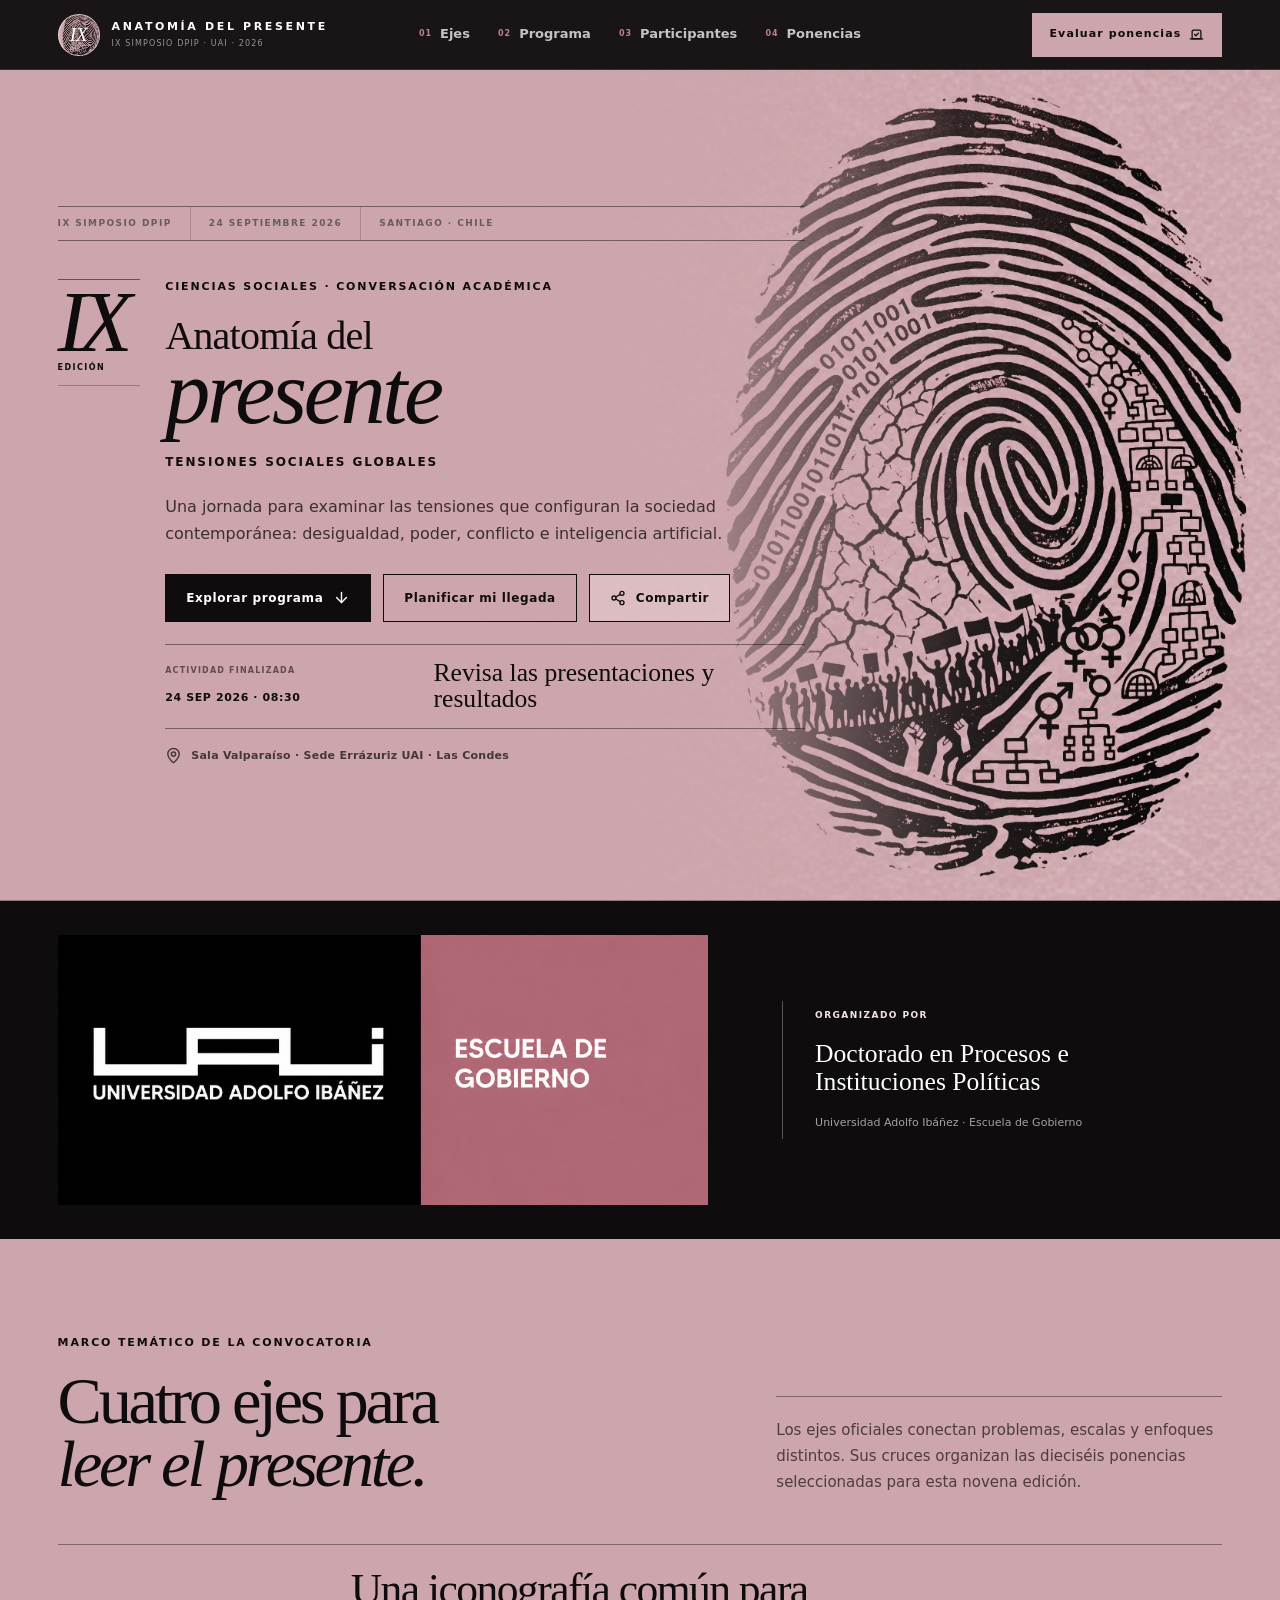
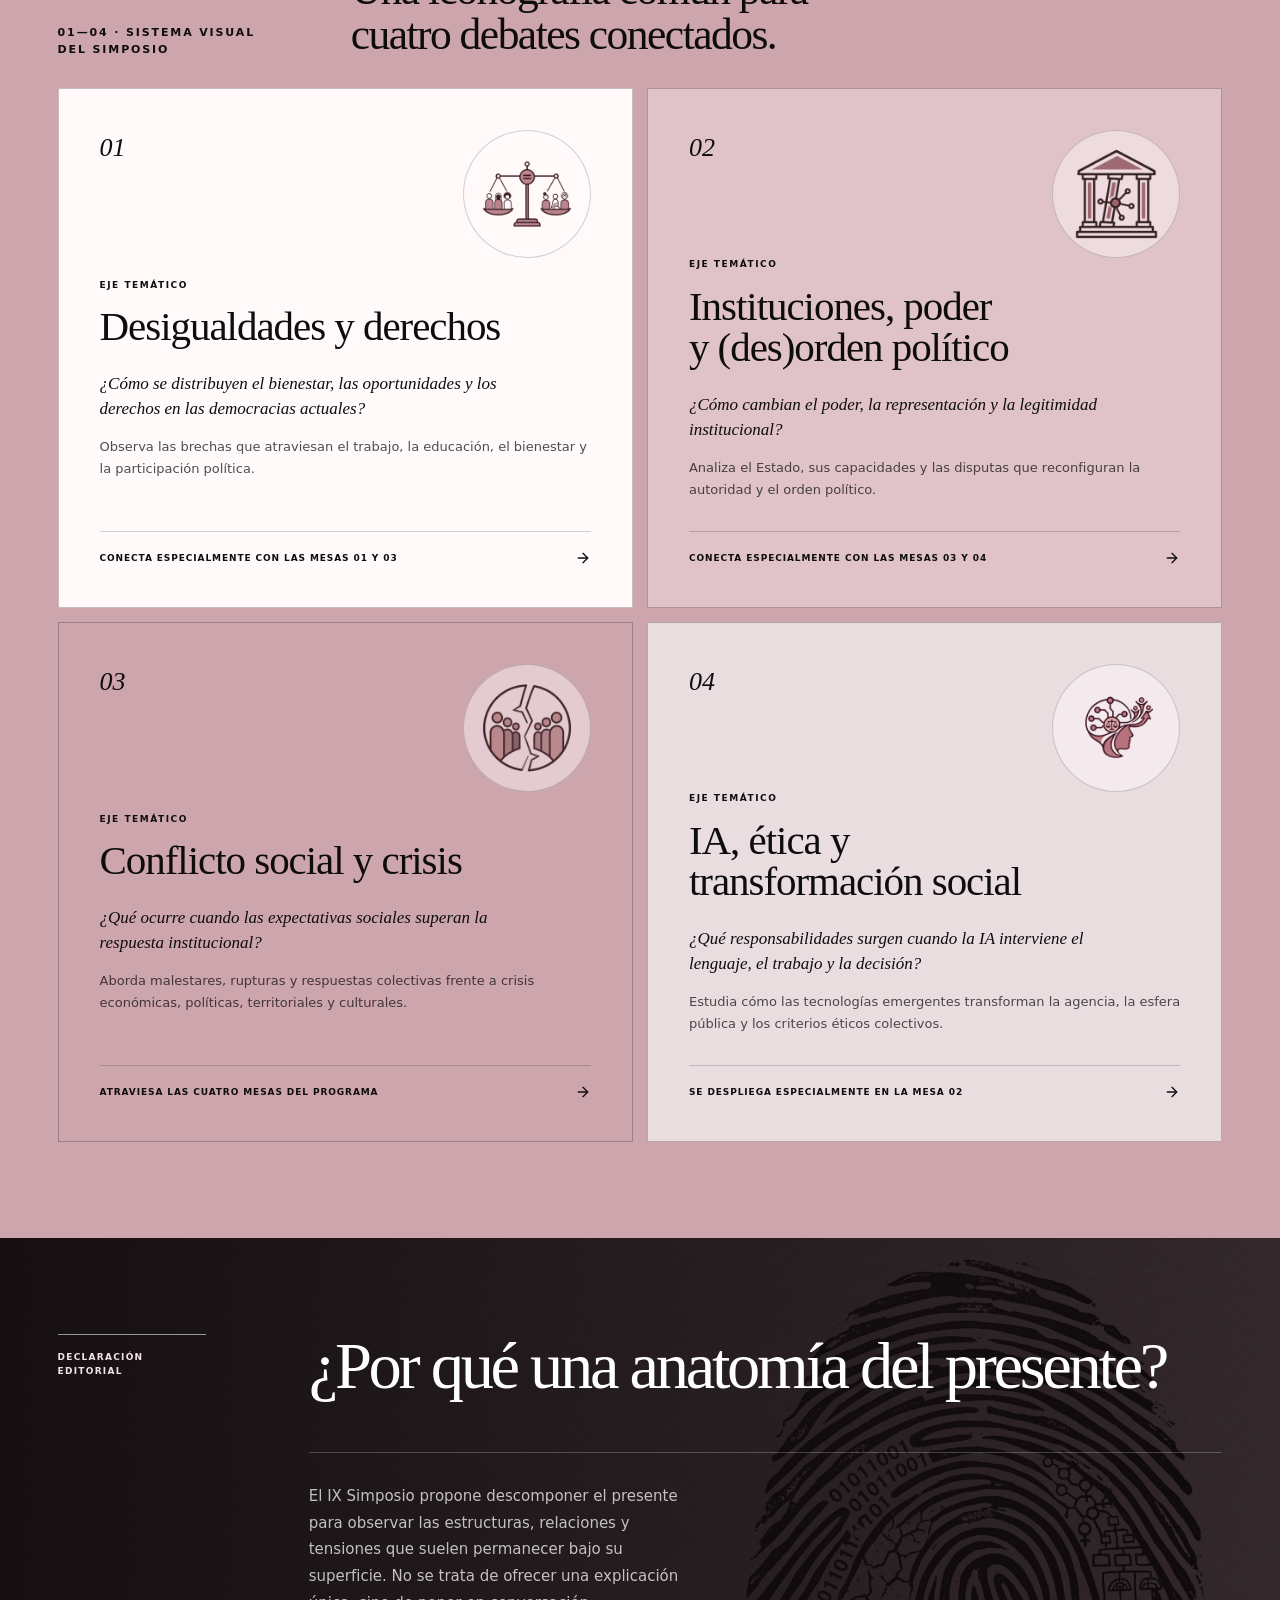
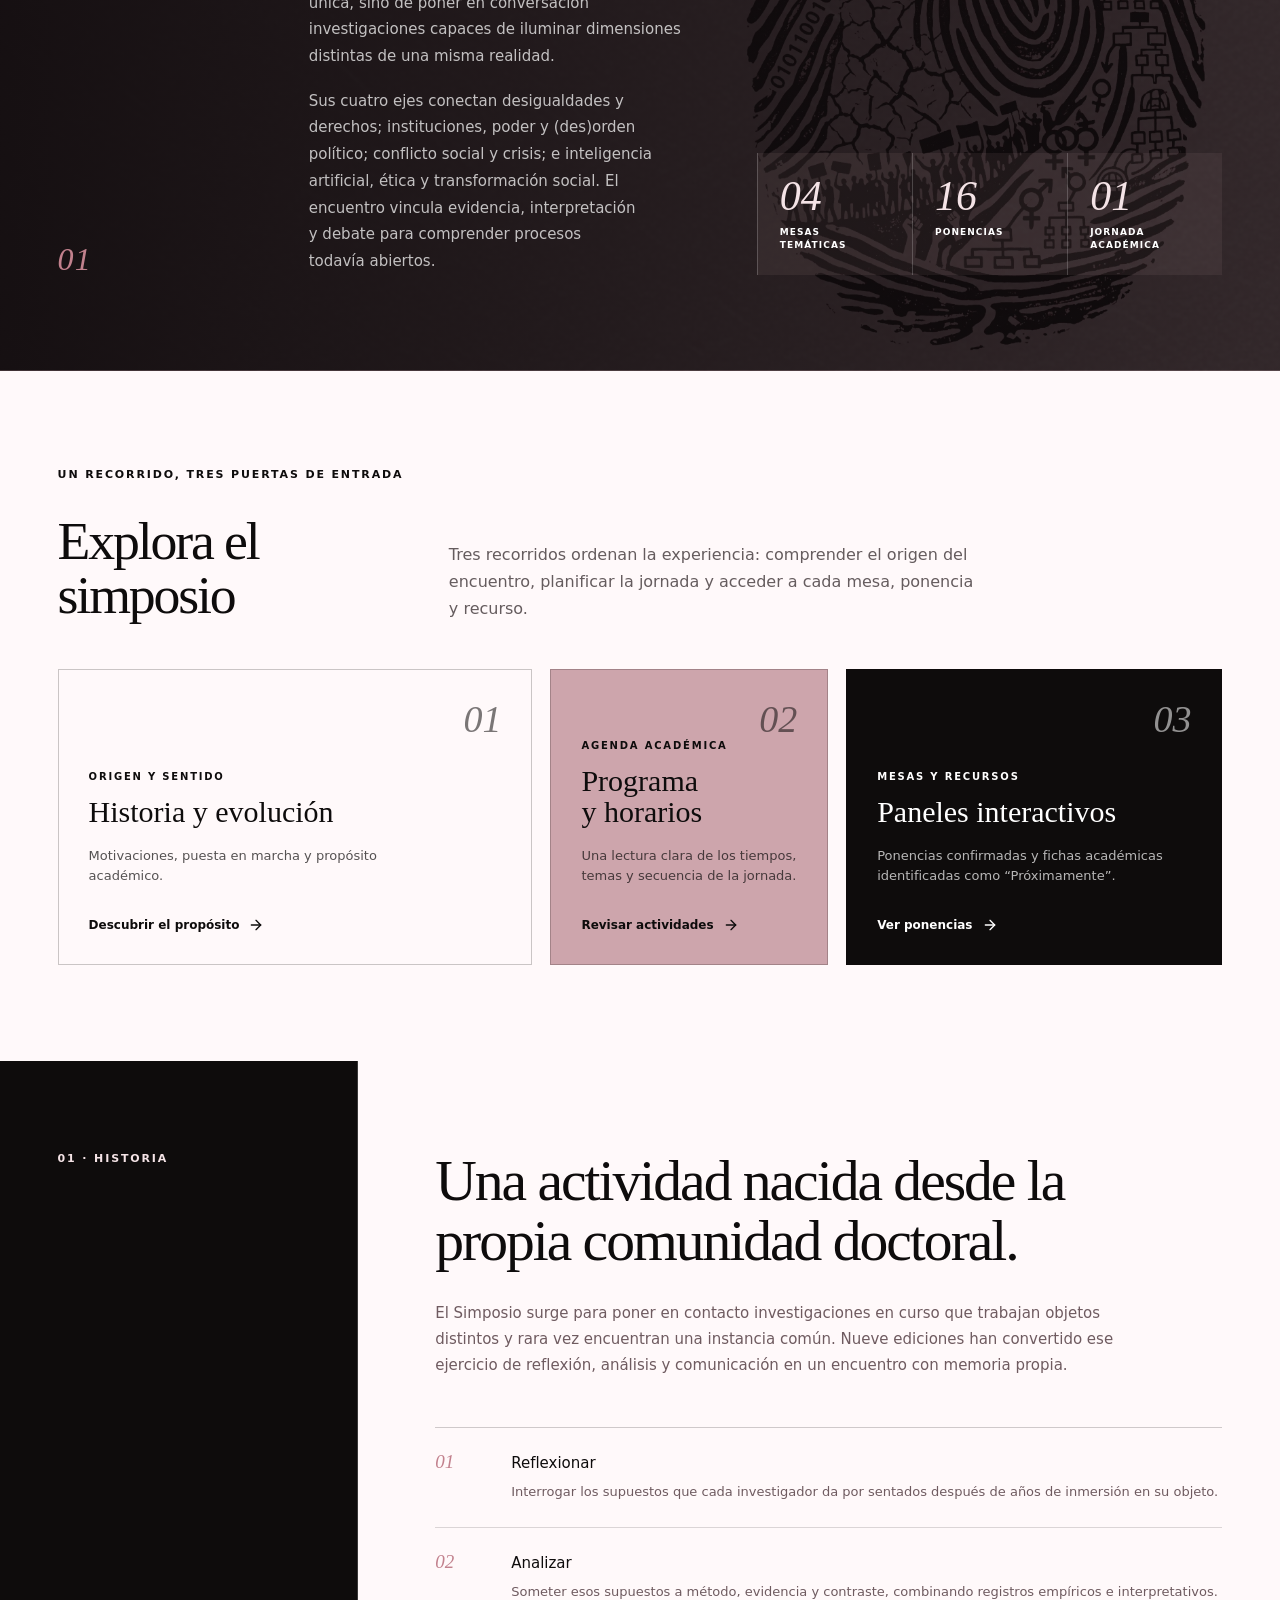
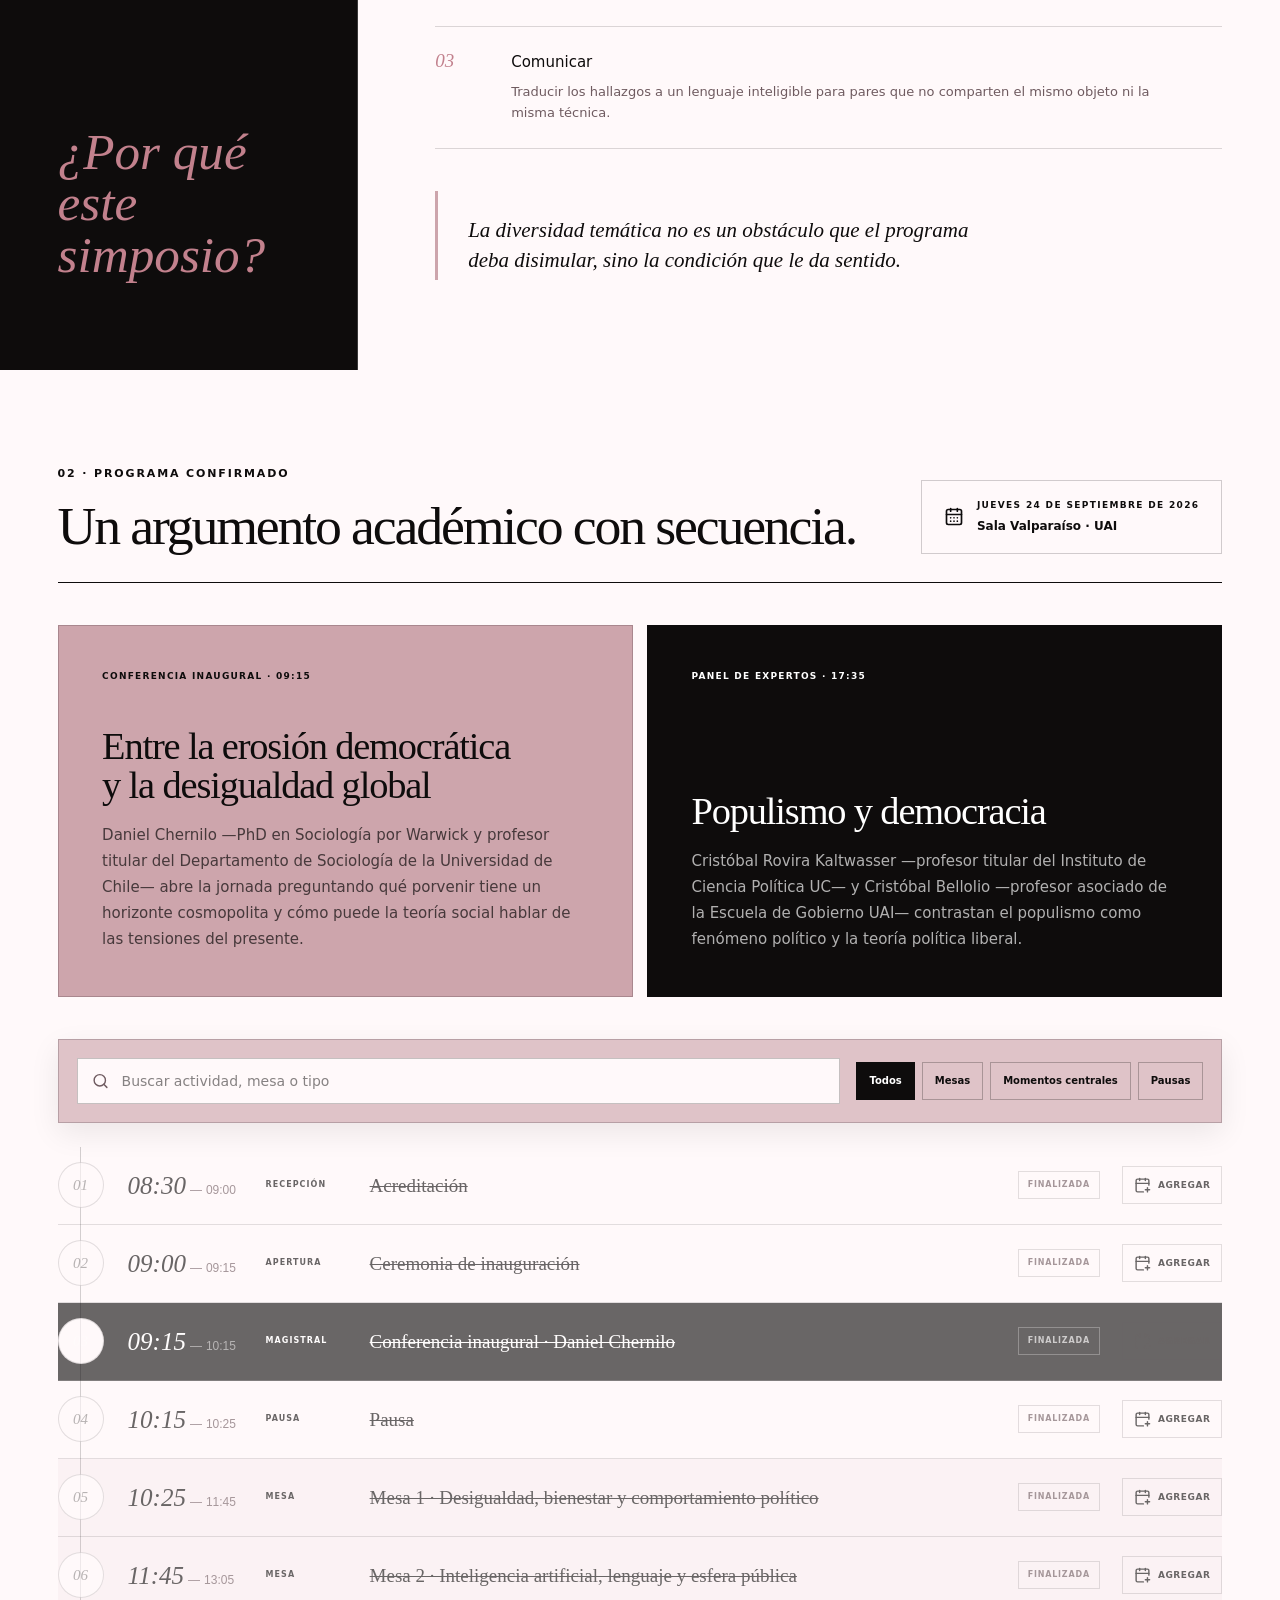
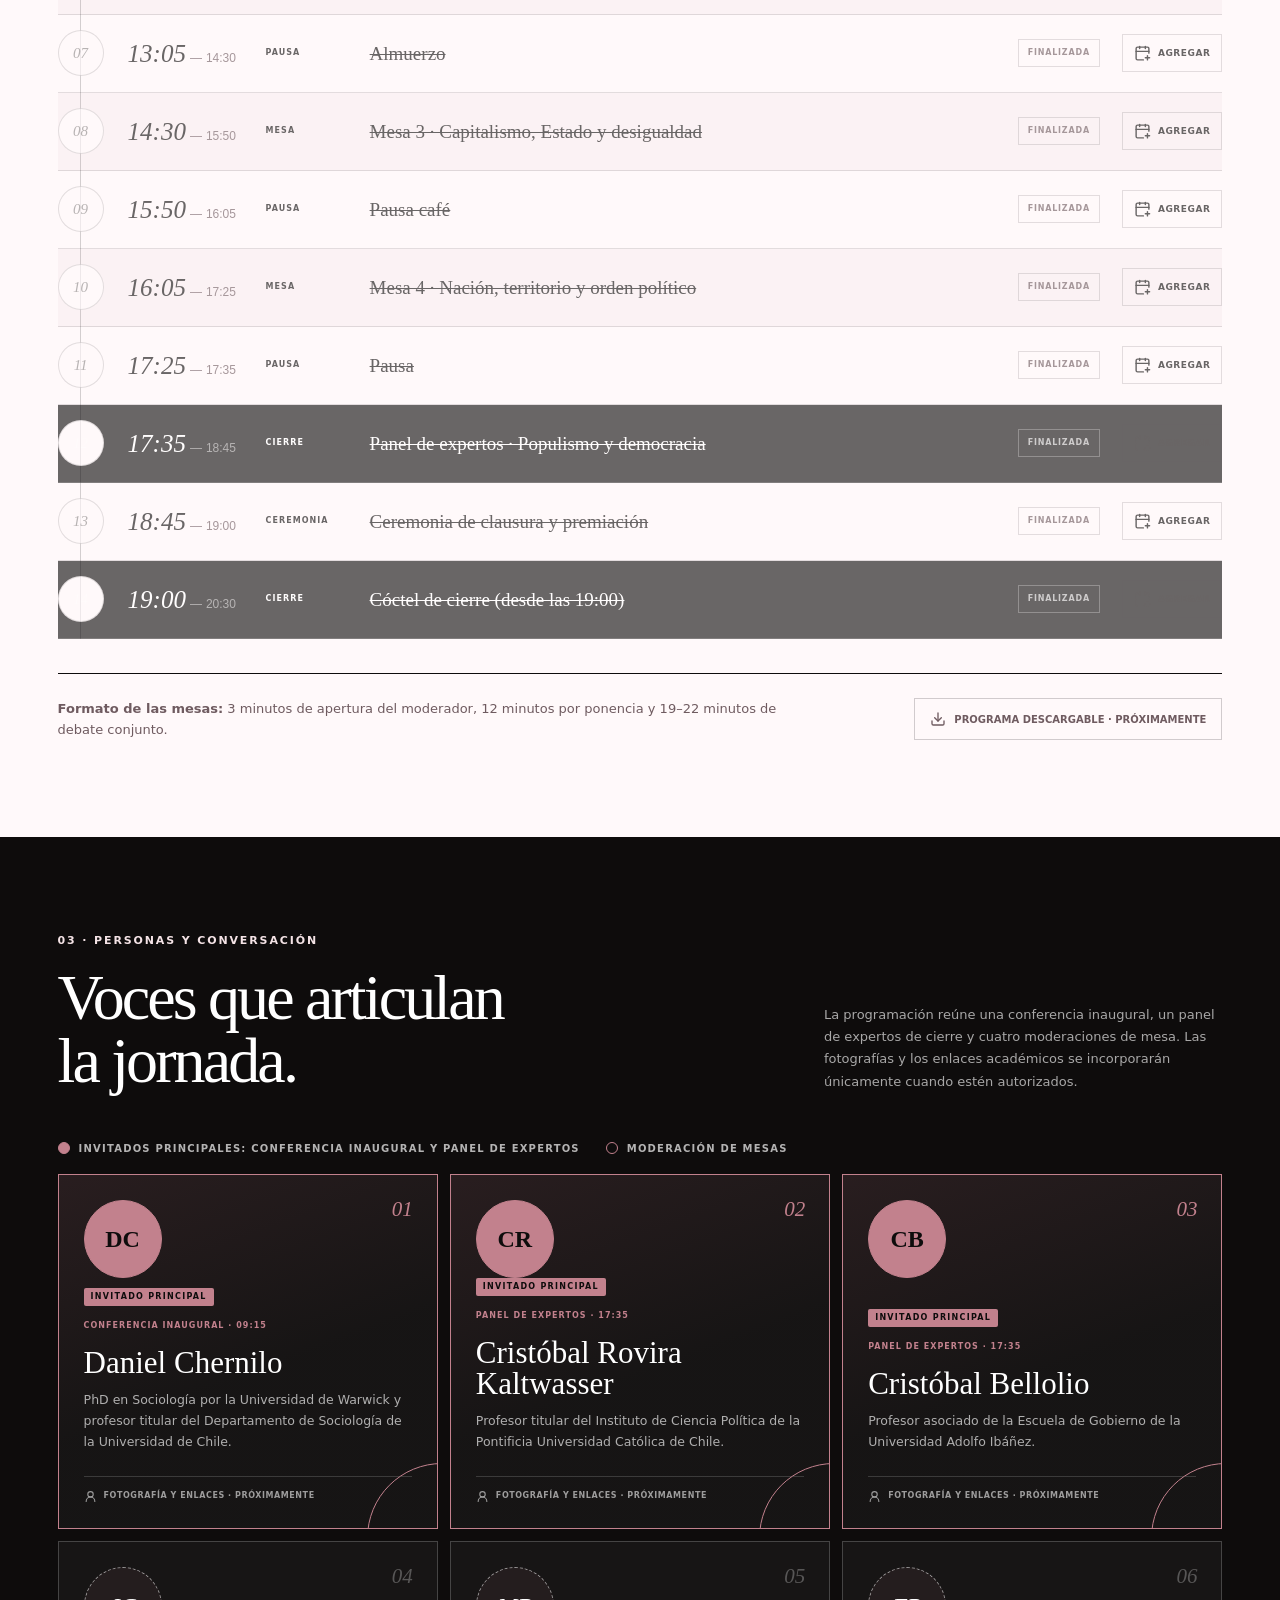
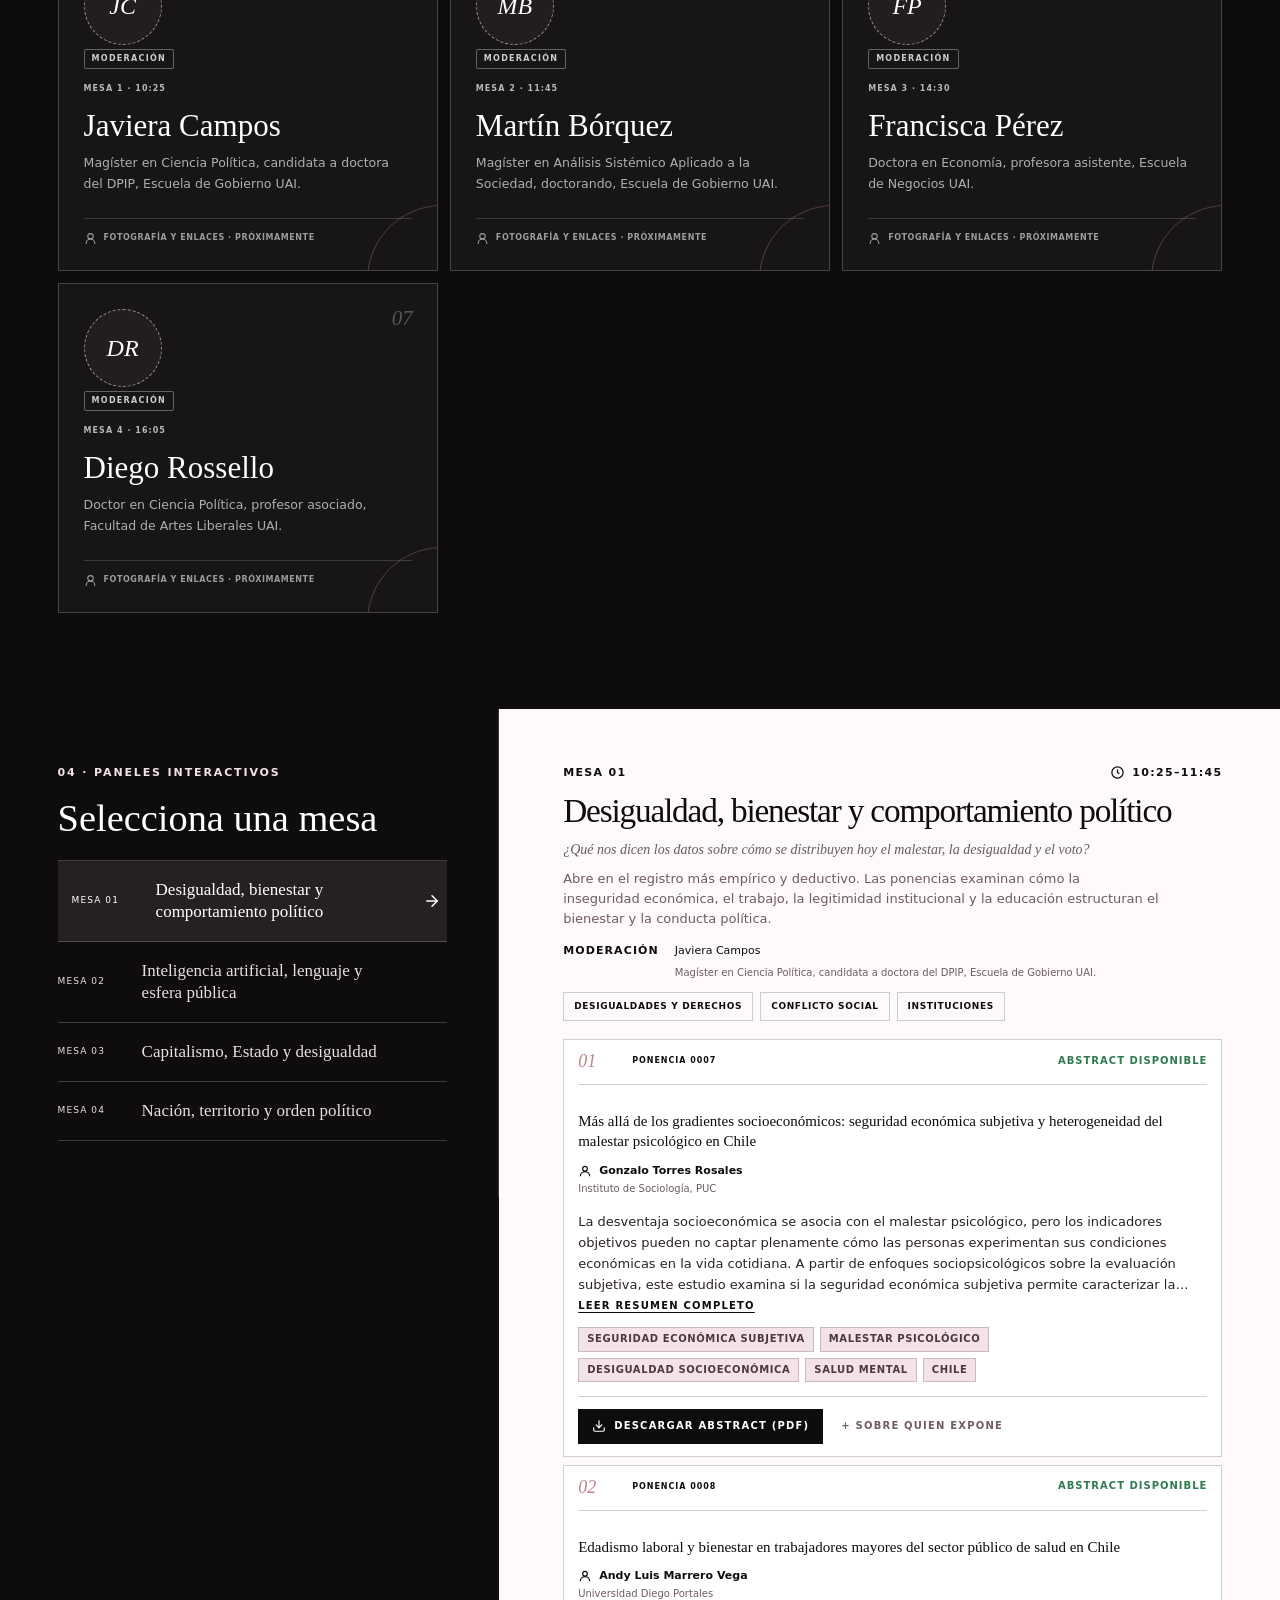
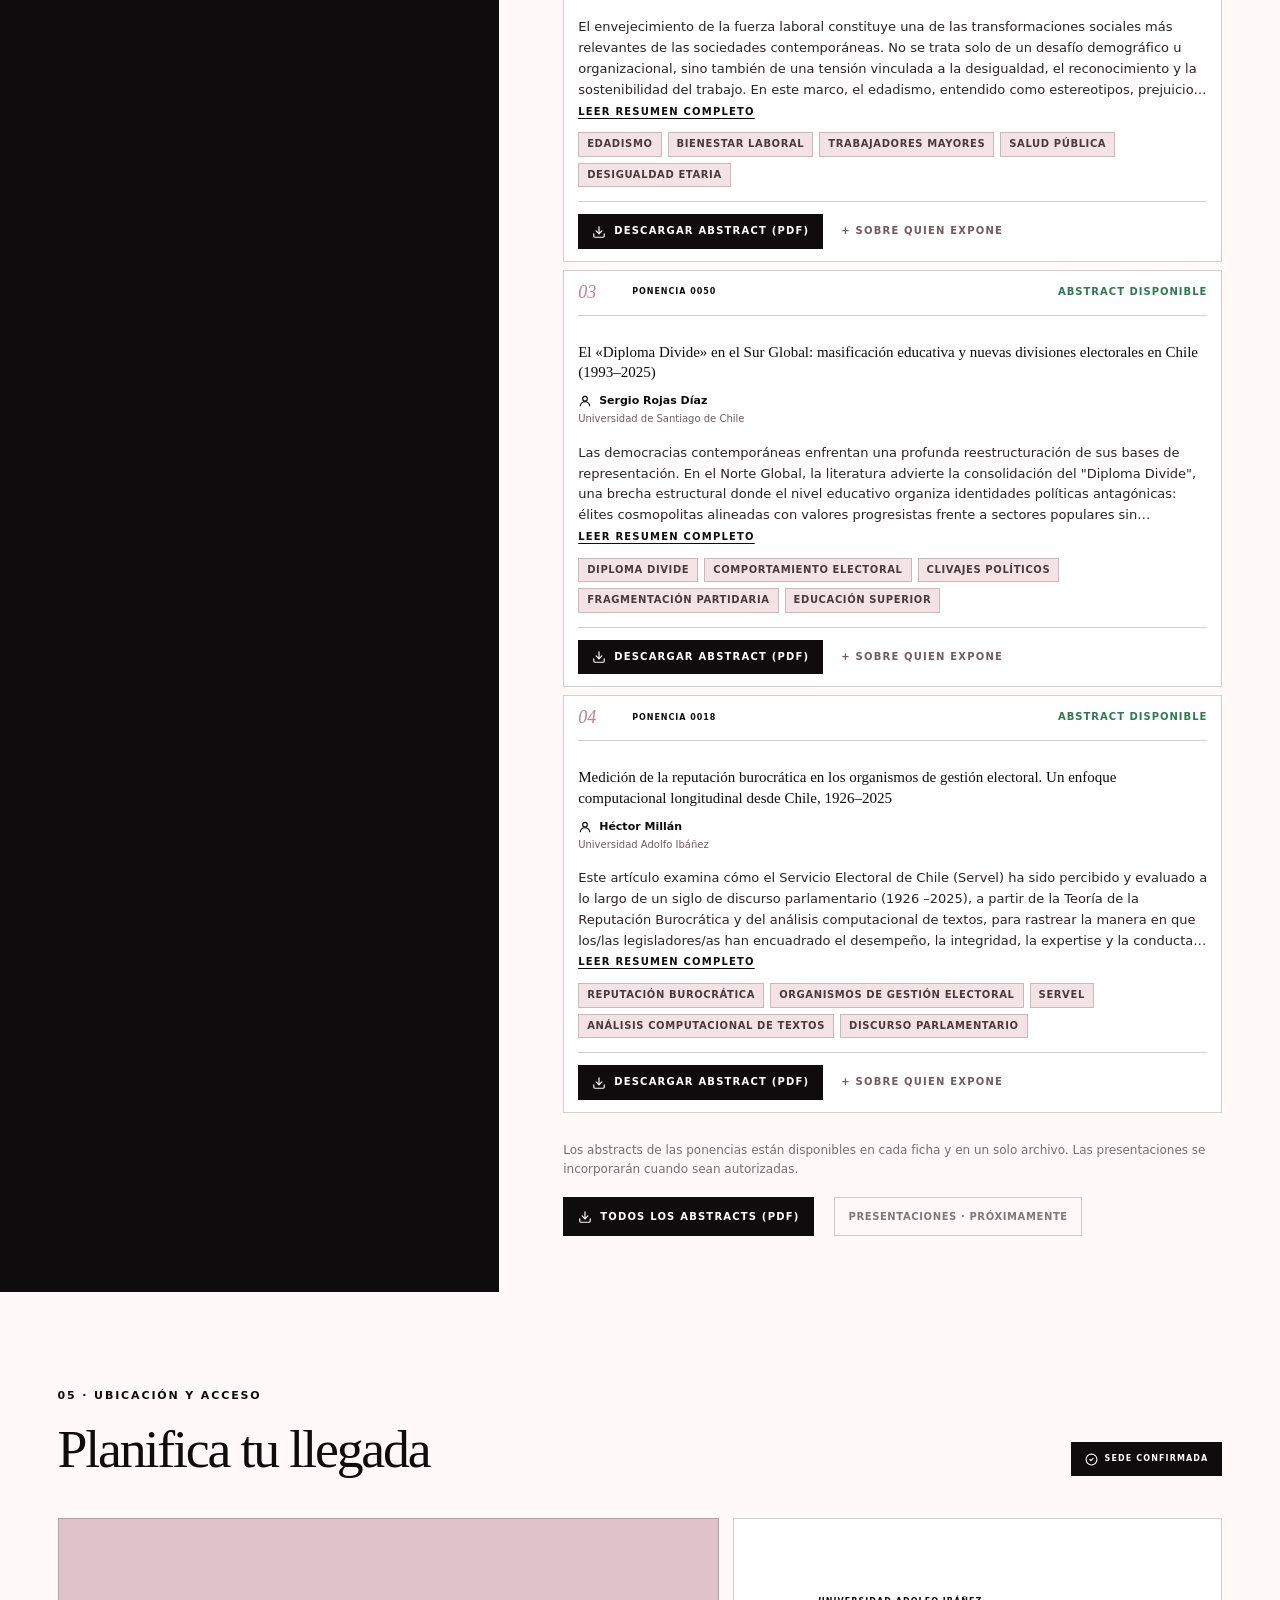
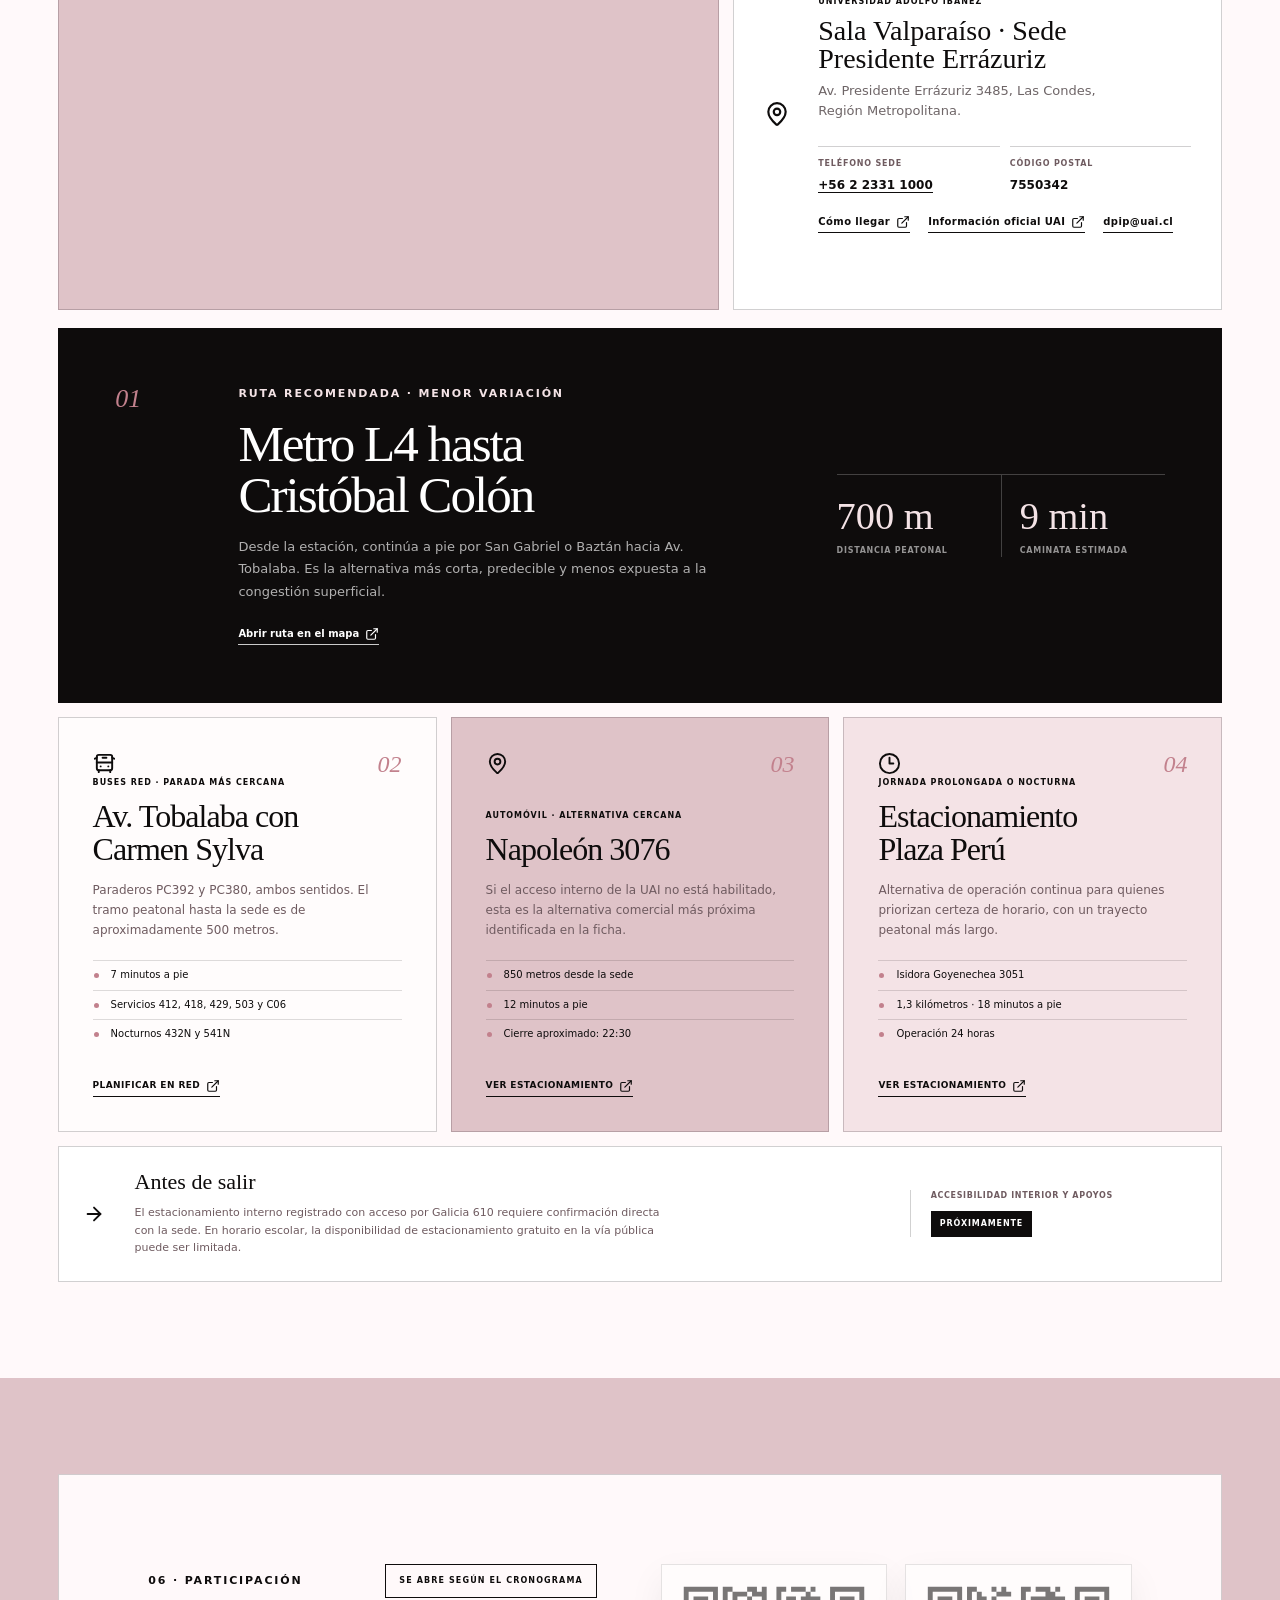
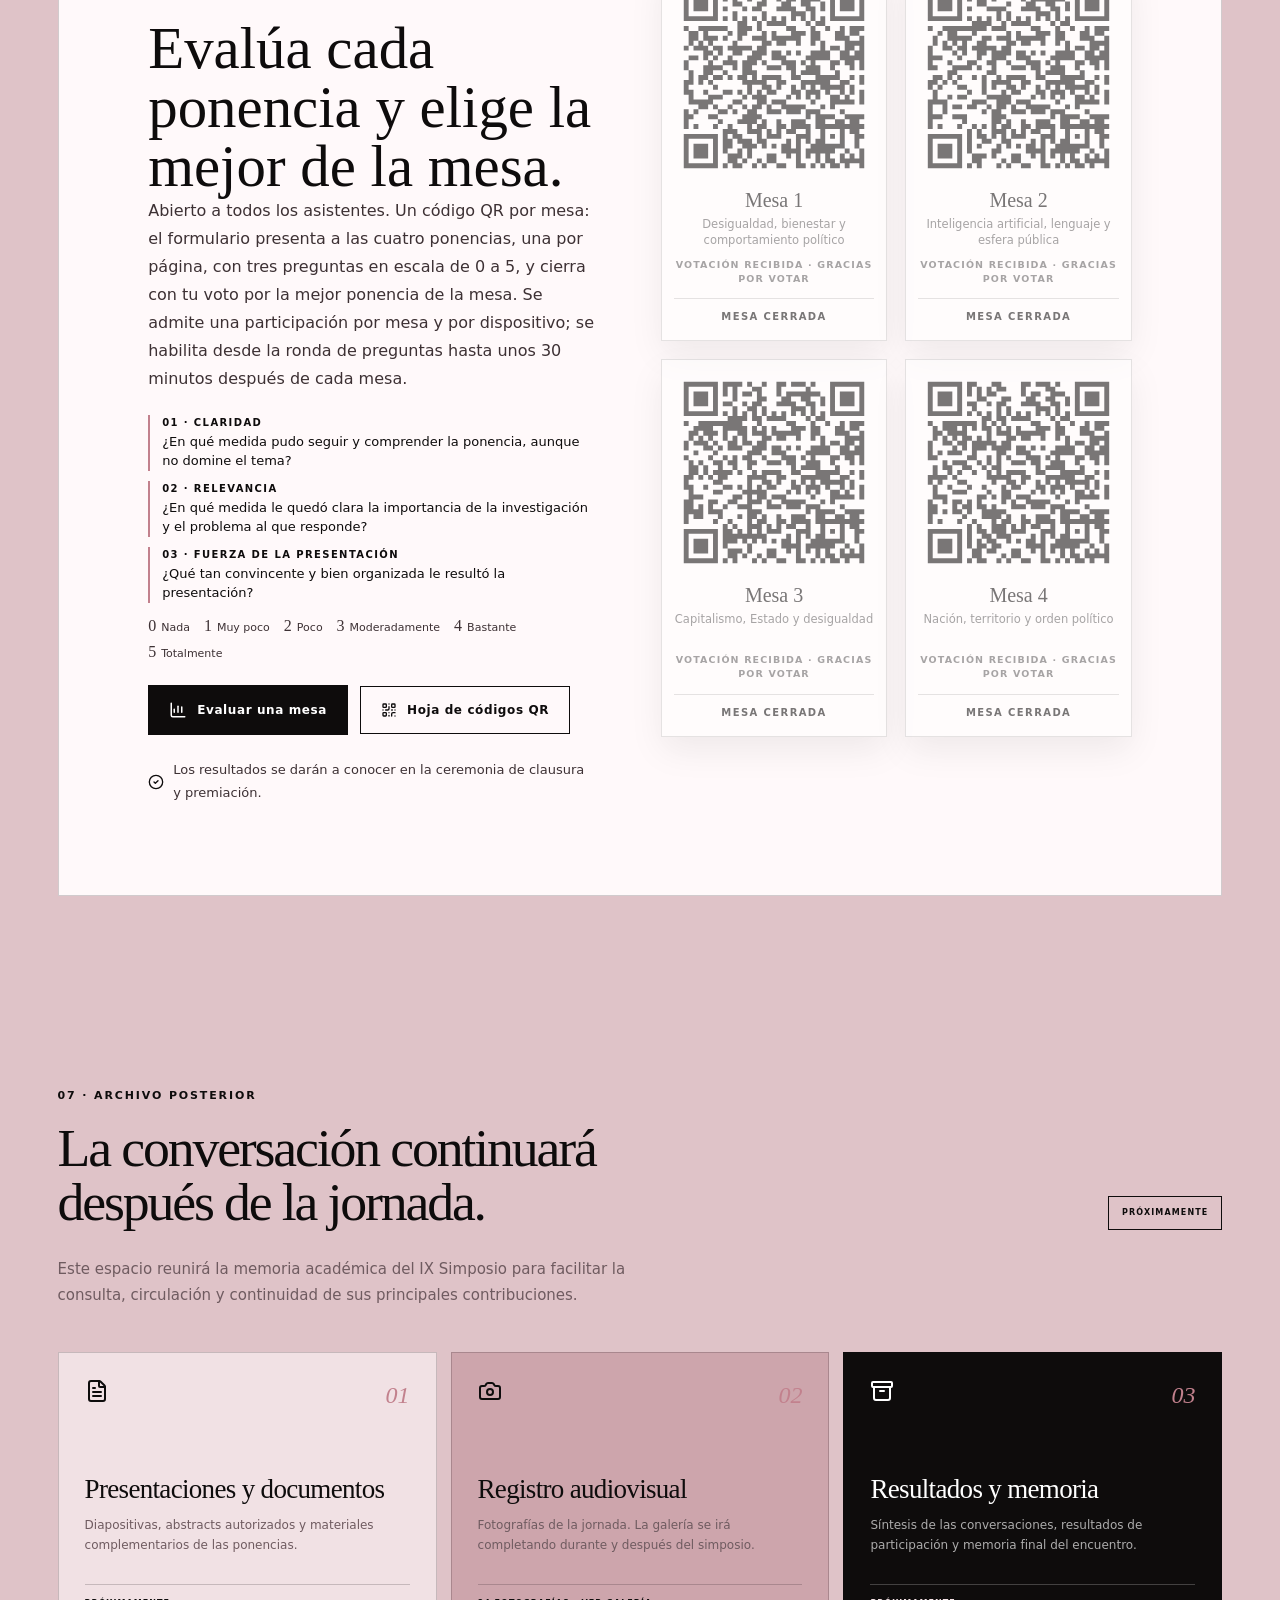
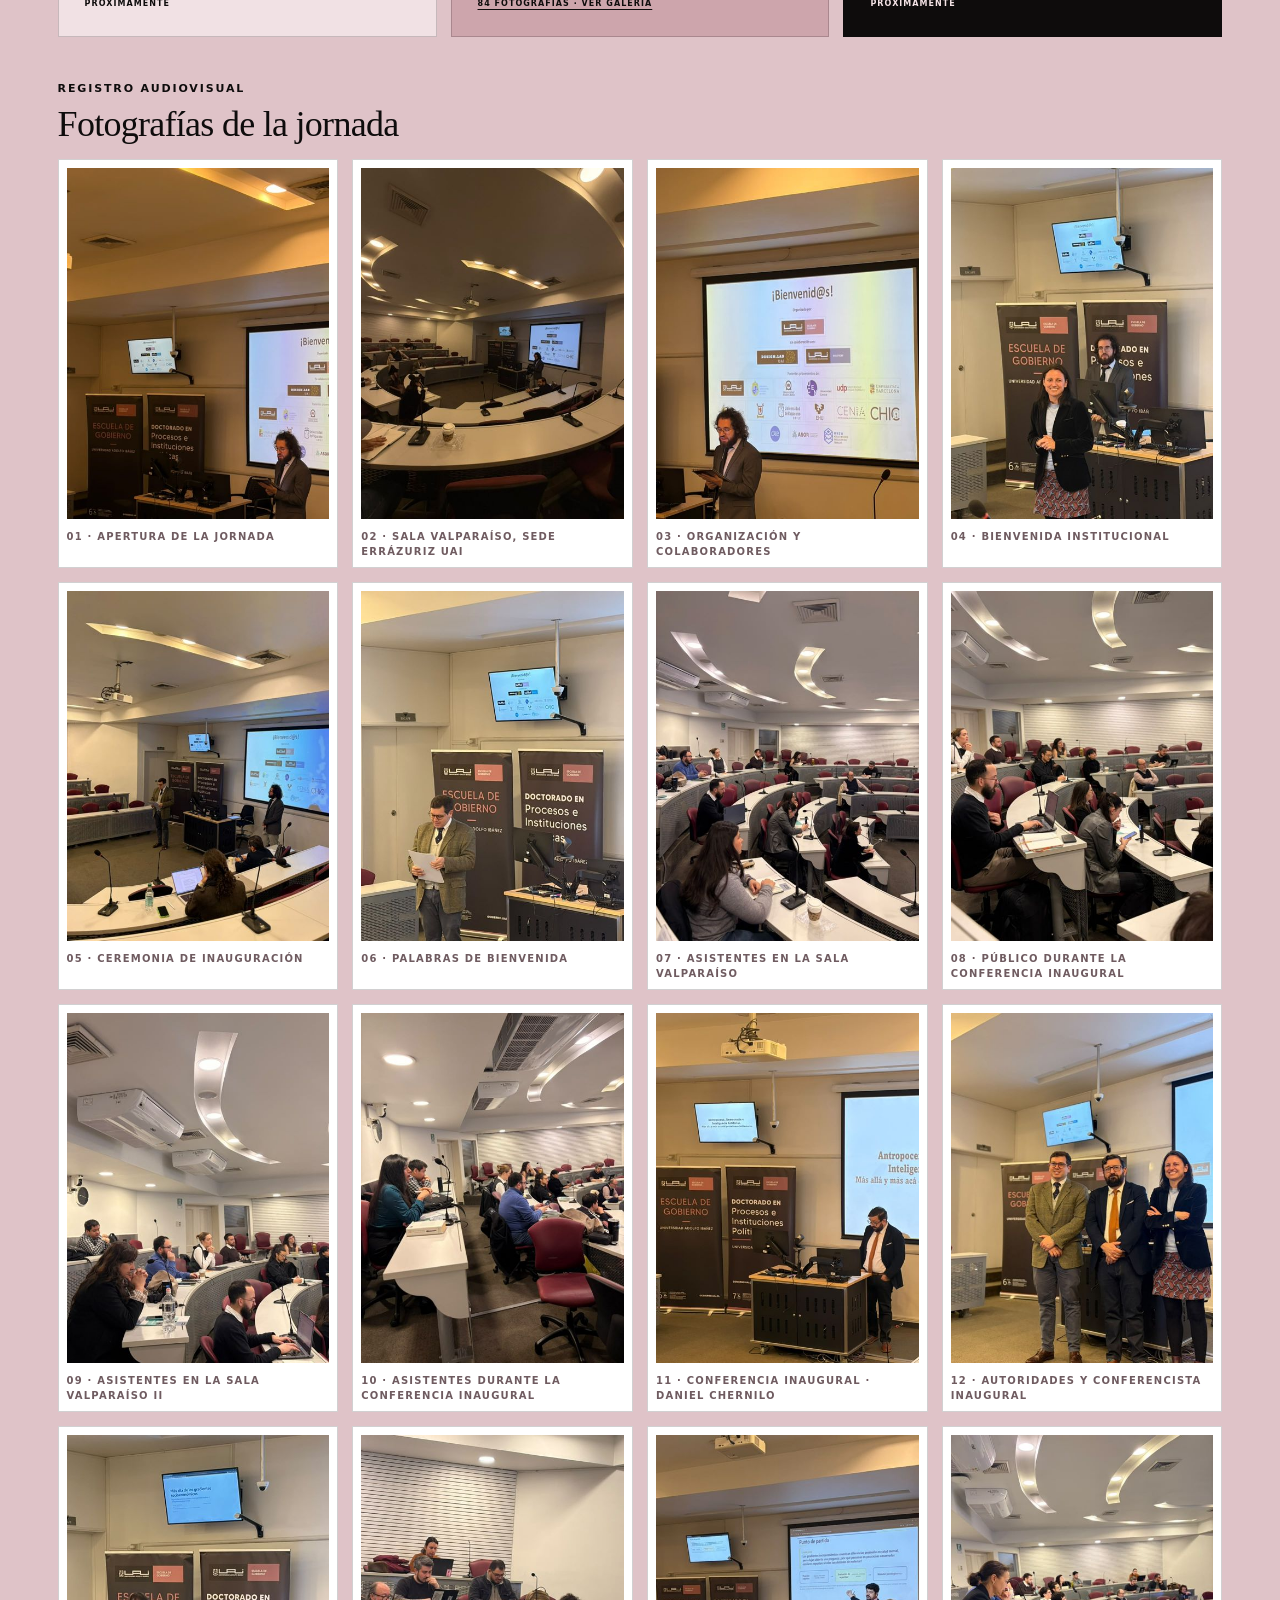
==== commit 83f58a99: "Galería: foto 84, pregunta del público en el panel de expertos Co-Authored-By: Claude Opus 5.5 <nore" ====
--- a/index.html
+++ b/index.html
@@ -118,7 +118,7 @@
 .vote-qr-mesa.qr-proxima:hover,.vote-qr-mesa.qr-cerrada:hover{transform:none;box-shadow:none}
 @media (max-width:480px){.galeria{gap:10px}.galeria-item{padding:5px}.lightbox{grid-template-columns:40px minmax(0,1fr) 40px;padding:12px}.lightbox button{width:36px;height:36px}}
 </style>
-</head><body><main id="contenido"><a class="skip-link" href="#inicio">Saltar al contenido principal</a><nav class="nav-shell" aria-label="Navegación principal"><a class="brand" href="#inicio" aria-label="Ir al inicio"><span class="brand-mark brand-fingerprint" aria-hidden="true">IX</span><span><strong>ANATOMÍA DEL PRESENTE</strong><small>IX SIMPOSIO DPIP · UAI · 2026</small></span></a><div class="nav-links"><a href="#ejes"><b>01</b>Ejes</a><a href="#programa"><b>02</b>Programa</a><a href="#participantes"><b>03</b>Participantes</a><a href="#paneles"><b>04</b>Ponencias</a></div><a class="nav-cta" href="#baremo">Evaluar ponencias <svg xmlns="http://www.w3.org/2000/svg" width="15" height="15" viewBox="0 0 24 24" fill="none" stroke="currentColor" stroke-width="2" stroke-linecap="round" stroke-linejoin="round" class="lucide lucide-vote" aria-hidden="true"><path d="m9 12 2 2 4-4"></path><path d="M5 7c0-1.1.9-2 2-2h10a2 2 0 0 1 2 2v12H5V7Z"></path><path d="M22 19H2"></path></svg></a></nav><nav class="quick-nav" aria-label="Accesos rápidos"><a href="#programa">Programa</a><a href="#participantes">Participantes</a><a href="#paneles">Ponencias</a><a href="#baremo">Evaluación</a><a href="#ubicacion">Ubicación</a></nav><section class="hero" id="inicio"><img src="assets/img-0.webp" alt="Huella digital compuesta por símbolos de tecnología, sociedad, territorio e instituciones" loading="eager" fetchPriority="high" decoding="async" sizes="100vw" class="hero-background" data-nimg="fill" style="position:absolute;inset:0;width:100%;height:100%;object-fit:cover"/><div class="hero-copy"><div class="hero-topline"><span>IX SIMPOSIO DPIP</span><span>24 SEPTIEMBRE 2026</span><span>SANTIAGO · CHILE</span></div><div class="hero-title-lockup"><span class="hero-serial" aria-hidden="true"><b>IX</b><small>EDICIÓN</small></span><div><p class="eyebrow">Ciencias sociales · conversación académica</p><h1><span>Anatomía del</span><em>presente</em></h1><p class="hero-subtitle">Tensiones sociales globales</p></div></div><p class="hero-lead">Una jornada para examinar las tensiones que configuran la sociedad contemporánea: desigualdad, poder, conflicto e inteligencia artificial.</p><div class="hero-actions"><a class="button button-primary" href="#programa">Explorar programa <svg xmlns="http://www.w3.org/2000/svg" width="17" height="17" viewBox="0 0 24 24" fill="none" stroke="currentColor" stroke-width="2" stroke-linecap="round" stroke-linejoin="round" class="lucide lucide-arrow-down" aria-hidden="true"><path d="M12 5v14"></path><path d="m19 12-7 7-7-7"></path></svg></a><a class="button button-ghost" href="#ubicacion">Planificar mi llegada</a><button class="button button-share" type="button" aria-live="polite"><svg xmlns="http://www.w3.org/2000/svg" width="16" height="16" viewBox="0 0 24 24" fill="none" stroke="currentColor" stroke-width="2" stroke-linecap="round" stroke-linejoin="round" class="lucide lucide-share2 lucide-share-2" aria-hidden="true"><circle cx="18" cy="5" r="3"></circle><circle cx="6" cy="12" r="3"></circle><circle cx="18" cy="19" r="3"></circle><line x1="8.59" x2="15.42" y1="13.51" y2="17.49"></line><line x1="15.41" x2="8.59" y1="6.51" y2="10.49"></line></svg> <!-- -->Compartir</button></div><section class="event-countdown" aria-label="Cuenta regresiva para el inicio del IX Simposio"><div class="countdown-label"><small>CUENTA REGRESIVA</small><time dateTime="2026-09-24T08:30:00-03:00">24 SEP 2026 · 08:30</time></div><div class="countdown-units" aria-live="off"><span class="countdown-unit"><strong>—</strong><small>días</small></span><span class="countdown-unit"><strong>—</strong><small>horas</small></span><span class="countdown-unit"><strong>—</strong><small>min</small></span><span class="countdown-unit"><strong>—</strong><small>seg</small></span></div></section><p class="hero-location"><svg xmlns="http://www.w3.org/2000/svg" width="17" height="17" viewBox="0 0 24 24" fill="none" stroke="currentColor" stroke-width="2" stroke-linecap="round" stroke-linejoin="round" class="lucide lucide-map-pin" aria-hidden="true"><path d="M20 10c0 4.993-5.539 10.193-7.399 11.799a1 1 0 0 1-1.202 0C9.539 20.193 4 14.993 4 10a8 8 0 0 1 16 0"></path><circle cx="12" cy="10" r="3"></circle></svg> Sala Valparaíso · Sede Errázuriz UAI · Las Condes</p></div></section><section class="institution-strip" aria-label="Instituciones organizadoras"><div class="institution-copy"><span>Organizado por</span><strong>Doctorado en Procesos e Instituciones Políticas</strong><p>Universidad Adolfo Ibáñez · Escuela de Gobierno</p></div><img src="assets/img-1.png" alt="Universidad Adolfo Ibáñez y Escuela de Gobierno" width="1948" height="807" loading="lazy" decoding="async" srcSet="assets/img-1.png 640w, assets/img-1.png 750w, assets/img-1.png 828w, assets/img-1.png 1080w, assets/img-1.png 1200w, assets/img-1.png 1920w, assets/img-1.png 2048w, assets/img-1.png 3840w" class="institution-logo" data-nimg="1"/></section><section class="axes section-shell" id="ejes" aria-labelledby="axes-title"><div class="axes-heading"><div><p class="eyebrow">Marco temático de la convocatoria</p><h2 id="axes-title">Cuatro ejes para<br/><em>leer el presente.</em></h2></div><p>Los ejes oficiales conectan problemas, escalas y enfoques distintos. Sus cruces organizan las dieciséis ponencias seleccionadas para esta novena edición.</p></div><div class="axes-subheading"><p class="eyebrow">01—04 · Sistema visual del simposio</p><h3>Una iconografía común para cuatro debates conectados.</h3></div><div class="axes-grid"><a class="axis-card axis-01" href="#paneles"><div class="axis-top"><span>01</span><span class="axis-icon-frame"><img src="assets/img-2.png" alt="" width="1024" height="1024" loading="lazy" decoding="async" srcSet="assets/img-2.png 640w, assets/img-2.png 750w, assets/img-2.png 828w, assets/img-2.png 1080w, assets/img-2.png 1200w, assets/img-2.png 1920w, assets/img-2.png 2048w" sizes="112px" class="axis-icon" data-nimg="1"/></span></div><div class="axis-copy"><p>EJE TEMÁTICO</p><h3>Desigualdades y derechos</h3><strong class="axis-question">¿Cómo se distribuyen el bienestar, las oportunidades y los derechos en las democracias actuales?</strong><span class="axis-focus">Observa las brechas que atraviesan el trabajo, la educación, el bienestar y la participación política.</span></div><span class="axis-link">Conecta especialmente con las mesas 01 y 03<!-- --> <svg xmlns="http://www.w3.org/2000/svg" width="16" height="16" viewBox="0 0 24 24" fill="none" stroke="currentColor" stroke-width="2" stroke-linecap="round" stroke-linejoin="round" class="lucide lucide-arrow-right" aria-hidden="true"><path d="M5 12h14"></path><path d="m12 5 7 7-7 7"></path></svg></span></a><a class="axis-card axis-02" href="#paneles"><div class="axis-top"><span>02</span><span class="axis-icon-frame"><img src="assets/img-3.png" alt="" width="1024" height="1024" loading="lazy" decoding="async" srcSet="assets/img-3.png 640w, assets/img-3.png 750w, assets/img-3.png 828w, assets/img-3.png 1080w, assets/img-3.png 1200w, assets/img-3.png 1920w, assets/img-3.png 2048w" sizes="112px" class="axis-icon" data-nimg="1"/></span></div><div class="axis-copy"><p>EJE TEMÁTICO</p><h3>Instituciones, poder y (des)orden político</h3><strong class="axis-question">¿Cómo cambian el poder, la representación y la legitimidad institucional?</strong><span class="axis-focus">Analiza el Estado, sus capacidades y las disputas que reconfiguran la autoridad y el orden político.</span></div><span class="axis-link">Conecta especialmente con las mesas 03 y 04<!-- --> <svg xmlns="http://www.w3.org/2000/svg" width="16" height="16" viewBox="0 0 24 24" fill="none" stroke="currentColor" stroke-width="2" stroke-linecap="round" stroke-linejoin="round" class="lucide lucide-arrow-right" aria-hidden="true"><path d="M5 12h14"></path><path d="m12 5 7 7-7 7"></path></svg></span></a><a class="axis-card axis-03" href="#paneles"><div class="axis-top"><span>03</span><span class="axis-icon-frame"><img src="assets/img-4.png" alt="" width="1024" height="1024" loading="lazy" decoding="async" srcSet="assets/img-4.png 640w, assets/img-4.png 750w, assets/img-4.png 828w, assets/img-4.png 1080w, assets/img-4.png 1200w, assets/img-4.png 1920w, assets/img-4.png 2048w" sizes="112px" class="axis-icon" data-nimg="1"/></span></div><div class="axis-copy"><p>EJE TEMÁTICO</p><h3>Conflicto social y crisis</h3><strong class="axis-question">¿Qué ocurre cuando las expectativas sociales superan la respuesta institucional?</strong><span class="axis-focus">Aborda malestares, rupturas y respuestas colectivas frente a crisis económicas, políticas, territoriales y culturales.</span></div><span class="axis-link">Atraviesa las cuatro mesas del programa<!-- --> <svg xmlns="http://www.w3.org/2000/svg" width="16" height="16" viewBox="0 0 24 24" fill="none" stroke="currentColor" stroke-width="2" stroke-linecap="round" stroke-linejoin="round" class="lucide lucide-arrow-right" aria-hidden="true"><path d="M5 12h14"></path><path d="m12 5 7 7-7 7"></path></svg></span></a><a class="axis-card axis-04" href="#paneles"><div class="axis-top"><span>04</span><span class="axis-icon-frame"><img src="assets/img-5.png" alt="" width="1024" height="1024" loading="lazy" decoding="async" srcSet="assets/img-5.png 640w, assets/img-5.png 750w, assets/img-5.png 828w, assets/img-5.png 1080w, assets/img-5.png 1200w, assets/img-5.png 1920w, assets/img-5.png 2048w" sizes="112px" class="axis-icon" data-nimg="1"/></span></div><div class="axis-copy"><p>EJE TEMÁTICO</p><h3>IA, ética y transformación social</h3><strong class="axis-question">¿Qué responsabilidades surgen cuando la IA interviene el lenguaje, el trabajo y la decisión?</strong><span class="axis-focus">Estudia cómo las tecnologías emergentes transforman la agencia, la esfera pública y los criterios éticos colectivos.</span></div><span class="axis-link">Se despliega especialmente en la mesa 02<!-- --> <svg xmlns="http://www.w3.org/2000/svg" width="16" height="16" viewBox="0 0 24 24" fill="none" stroke="currentColor" stroke-width="2" stroke-linecap="round" stroke-linejoin="round" class="lucide lucide-arrow-right" aria-hidden="true"><path d="M5 12h14"></path><path d="m12 5 7 7-7 7"></path></svg></span></a></div></section><section class="curatorial section-shell" aria-labelledby="curatorial-title"><div class="curatorial-label"><span>DECLARACIÓN EDITORIAL</span><i>01</i></div><div class="curatorial-body"><h2 id="curatorial-title">¿Por qué una anatomía del presente?</h2><div class="curatorial-bottom"><div class="curatorial-copy"><p>El IX Simposio propone descomponer el presente para observar las estructuras, relaciones y tensiones que suelen permanecer bajo su superficie. No se trata de ofrecer una explicación única, sino de poner en conversación investigaciones capaces de iluminar dimensiones distintas de una misma realidad.</p><p>Sus cuatro ejes conectan desigualdades y derechos; instituciones, poder y (des)orden político; conflicto social y crisis; e inteligencia artificial, ética y transformación social. El encuentro vincula evidencia, interpretación y debate para comprender procesos todavía abiertos.</p></div><dl><div><dt>04</dt><dd>Mesas temáticas</dd></div><div><dt>16</dt><dd>Ponencias</dd></div><div><dt>01</dt><dd>Jornada académica</dd></div></dl></div></div></section><section class="modules section-shell" aria-labelledby="explora-title"><div class="section-heading"><p class="eyebrow">Un recorrido, tres puertas de entrada</p><h2 id="explora-title">Explora el simposio</h2><p>Tres recorridos ordenan la experiencia: comprender el origen del encuentro, planificar la jornada y acceder a cada mesa, ponencia y recurso.</p></div><div class="module-grid"><a class="module-card card-history" href="#historia"><span class="module-index">01</span><div><p>ORIGEN Y SENTIDO</p><h3>Historia y evolución</h3><span class="module-description">Motivaciones, puesta en marcha y propósito académico.</span><span class="card-link">Descubrir el propósito <svg xmlns="http://www.w3.org/2000/svg" width="16" height="16" viewBox="0 0 24 24" fill="none" stroke="currentColor" stroke-width="2" stroke-linecap="round" stroke-linejoin="round" class="lucide lucide-arrow-right" aria-hidden="true"><path d="M5 12h14"></path><path d="m12 5 7 7-7 7"></path></svg></span></div></a><a class="module-card card-program" href="#programa"><span class="module-index">02</span><div><p>AGENDA ACADÉMICA</p><h3>Programa y horarios</h3><span class="module-description">Una lectura clara de los tiempos, temas y secuencia de la jornada.</span><span class="card-link">Revisar actividades <svg xmlns="http://www.w3.org/2000/svg" width="16" height="16" viewBox="0 0 24 24" fill="none" stroke="currentColor" stroke-width="2" stroke-linecap="round" stroke-linejoin="round" class="lucide lucide-arrow-right" aria-hidden="true"><path d="M5 12h14"></path><path d="m12 5 7 7-7 7"></path></svg></span></div></a><a class="module-card card-panels" href="#paneles"><span class="module-index">03</span><div><p>MESAS Y RECURSOS</p><h3>Paneles interactivos</h3><span class="module-description">Ponencias confirmadas y fichas académicas identificadas como “Próximamente”.</span><span class="card-link">Ver ponencias <svg xmlns="http://www.w3.org/2000/svg" width="16" height="16" viewBox="0 0 24 24" fill="none" stroke="currentColor" stroke-width="2" stroke-linecap="round" stroke-linejoin="round" class="lucide lucide-arrow-right" aria-hidden="true"><path d="M5 12h14"></path><path d="m12 5 7 7-7 7"></path></svg></span></div></a></div></section><section class="story" id="historia"><div class="story-aside"><p class="eyebrow">01 · Historia</p><span>¿Por qué este simposio?</span></div><div class="story-body"><h2>Una actividad nacida desde la propia comunidad doctoral.</h2><p class="story-intro">El Simposio surge para poner en contacto investigaciones en curso que trabajan objetos distintos y rara vez encuentran una instancia común. Nueve ediciones han convertido ese ejercicio de reflexión, análisis y comunicación en un encuentro con memoria propia.</p><div class="timeline"><article><span>01</span><div><h3>Reflexionar</h3><p>Interrogar los supuestos que cada investigador da por sentados después de años de inmersión en su objeto.</p></div></article><article><span>02</span><div><h3>Analizar</h3><p>Someter esos supuestos a método, evidencia y contraste, combinando registros empíricos e interpretativos.</p></div></article><article><span>03</span><div><h3>Comunicar</h3><p>Traducir los hallazgos a un lenguaje inteligible para pares que no comparten el mismo objeto ni la misma técnica.</p></div></article></div><blockquote>La diversidad temática no es un obstáculo que el programa deba disimular, sino la condición que le da sentido.</blockquote></div></section><section class="program section-shell" id="programa"><div class="program-header"><div><p class="eyebrow">02 · Programa confirmado</p><h2>Un argumento académico con secuencia.</h2></div><div class="countdown-placeholder"><svg xmlns="http://www.w3.org/2000/svg" width="20" height="20" viewBox="0 0 24 24" fill="none" stroke="currentColor" stroke-width="2" stroke-linecap="round" stroke-linejoin="round" class="lucide lucide-calendar-days" aria-hidden="true"><path d="M8 2v3"></path><path d="M16 2v3"></path><rect x="3" y="3" width="18" height="18" rx="2"></rect><path d="M3 9h18"></path><path d="M8 13h.01"></path><path d="M12 13h.01"></path><path d="M16 13h.01"></path><path d="M8 17h.01"></path><path d="M12 17h.01"></path><path d="M16 17h.01"></path></svg><span><small>JUEVES 24 DE SEPTIEMBRE DE 2026</small>Sala Valparaíso · UAI</span></div></div><div class="program-intro-grid"><article class="program-feature"><span>CONFERENCIA INAUGURAL · 09:15</span><h3>Entre la erosión democrática y la desigualdad global</h3><p>Daniel Chernilo —PhD en Sociología por Warwick y profesor titular del Departamento de Sociología de la Universidad de Chile— abre la jornada preguntando qué porvenir tiene un horizonte cosmopolita y cómo puede la teoría social hablar de las tensiones del presente.</p></article><article class="program-feature program-feature-dark"><span>PANEL DE EXPERTOS · 17:35</span><h3>Populismo y democracia</h3><p>Cristóbal Rovira Kaltwasser —profesor titular del Instituto de Ciencia Política UC— y Cristóbal Bellolio —profesor asociado de la Escuela de Gobierno UAI— contrastan el populismo como fenómeno político y la teoría política liberal.</p></article></div><div class="program-tools" aria-label="Herramientas para explorar el programa"><label class="program-search"><svg xmlns="http://www.w3.org/2000/svg" width="17" height="17" viewBox="0 0 24 24" fill="none" stroke="currentColor" stroke-width="2" stroke-linecap="round" stroke-linejoin="round" class="lucide lucide-search" aria-hidden="true"><path d="m21 21-4.34-4.34"></path><circle cx="11" cy="11" r="8"></circle></svg><span class="sr-only">Buscar en el programa</span><input data-slot="input" class="h-9 w-full min-w-0 rounded-md border border-input bg-transparent px-3 py-1 text-base shadow-xs transition-[color,box-shadow] outline-none selection:bg-primary selection:text-primary-foreground file:inline-flex file:h-7 file:border-0 file:bg-transparent file:text-sm file:font-medium file:text-foreground placeholder:text-muted-foreground disabled:pointer-events-none disabled:cursor-not-allowed disabled:opacity-50 md:text-sm dark:bg-input/30 focus-visible:border-ring focus-visible:ring-[3px] focus-visible:ring-ring/50 aria-invalid:border-destructive aria-invalid:ring-destructive/20 dark:aria-invalid:ring-destructive/40" placeholder="Buscar actividad, mesa o tipo" aria-label="Buscar en el programa" value=""/></label><div dir="ltr" role="radiogroup" data-slot="toggle-group" data-spacing="0" style="outline:none;--gap:0" class="group/toggle-group flex w-fit items-center gap-[--spacing(var(--gap))] rounded-md data-[spacing=default]:data-[variant=outline]:shadow-xs program-filters" aria-label="Filtrar programa" tabindex="-1"><button type="button" data-state="on" role="radio" aria-checked="true" data-slot="toggle-group-item" data-spacing="0" class="inline-flex items-center justify-center gap-2 rounded-md text-sm font-medium whitespace-nowrap transition-[color,box-shadow] outline-none hover:bg-muted hover:text-muted-foreground focus-visible:border-ring focus-visible:ring-[3px] focus-visible:ring-ring/50 disabled:pointer-events-none disabled:opacity-50 aria-invalid:border-destructive aria-invalid:ring-destructive/20 data-[state=on]:bg-accent data-[state=on]:text-accent-foreground dark:aria-invalid:ring-destructive/40 [&amp;_svg]:pointer-events-none [&amp;_svg]:shrink-0 [&amp;_svg:not([class*=&#x27;size-&#x27;])]:size-4 bg-transparent h-9 w-auto min-w-0 shrink-0 px-3 focus:z-10 focus-visible:z-10 data-[spacing=0]:rounded-none data-[spacing=0]:shadow-none data-[spacing=0]:first:rounded-l-md data-[spacing=0]:last:rounded-r-md data-[spacing=0]:data-[variant=outline]:border-l-0 data-[spacing=0]:data-[variant=outline]:first:border-l" aria-label="Mostrar todos" tabindex="-1" data-radix-collection-item="">Todos</button><button type="button" data-state="off" role="radio" aria-checked="false" data-slot="toggle-group-item" data-spacing="0" class="inline-flex items-center justify-center gap-2 rounded-md text-sm font-medium whitespace-nowrap transition-[color,box-shadow] outline-none hover:bg-muted hover:text-muted-foreground focus-visible:border-ring focus-visible:ring-[3px] focus-visible:ring-ring/50 disabled:pointer-events-none disabled:opacity-50 aria-invalid:border-destructive aria-invalid:ring-destructive/20 data-[state=on]:bg-accent data-[state=on]:text-accent-foreground dark:aria-invalid:ring-destructive/40 [&amp;_svg]:pointer-events-none [&amp;_svg]:shrink-0 [&amp;_svg:not([class*=&#x27;size-&#x27;])]:size-4 bg-transparent h-9 w-auto min-w-0 shrink-0 px-3 focus:z-10 focus-visible:z-10 data-[spacing=0]:rounded-none data-[spacing=0]:shadow-none data-[spacing=0]:first:rounded-l-md data-[spacing=0]:last:rounded-r-md data-[spacing=0]:data-[variant=outline]:border-l-0 data-[spacing=0]:data-[variant=outline]:first:border-l" aria-label="Mostrar mesas" tabindex="-1" data-radix-collection-item="">Mesas</button><button type="button" data-state="off" role="radio" aria-checked="false" data-slot="toggle-group-item" data-spacing="0" class="inline-flex items-center justify-center gap-2 rounded-md text-sm font-medium whitespace-nowrap transition-[color,box-shadow] outline-none hover:bg-muted hover:text-muted-foreground focus-visible:border-ring focus-visible:ring-[3px] focus-visible:ring-ring/50 disabled:pointer-events-none disabled:opacity-50 aria-invalid:border-destructive aria-invalid:ring-destructive/20 data-[state=on]:bg-accent data-[state=on]:text-accent-foreground dark:aria-invalid:ring-destructive/40 [&amp;_svg]:pointer-events-none [&amp;_svg]:shrink-0 [&amp;_svg:not([class*=&#x27;size-&#x27;])]:size-4 bg-transparent h-9 w-auto min-w-0 shrink-0 px-3 focus:z-10 focus-visible:z-10 data-[spacing=0]:rounded-none data-[spacing=0]:shadow-none data-[spacing=0]:first:rounded-l-md data-[spacing=0]:last:rounded-r-md data-[spacing=0]:data-[variant=outline]:border-l-0 data-[spacing=0]:data-[variant=outline]:first:border-l" aria-label="Mostrar momentos centrales" tabindex="-1" data-radix-collection-item="">Momentos centrales</button><button type="button" data-state="off" role="radio" aria-checked="false" data-slot="toggle-group-item" data-spacing="0" class="inline-flex items-center justify-center gap-2 rounded-md text-sm font-medium whitespace-nowrap transition-[color,box-shadow] outline-none hover:bg-muted hover:text-muted-foreground focus-visible:border-ring focus-visible:ring-[3px] focus-visible:ring-ring/50 disabled:pointer-events-none disabled:opacity-50 aria-invalid:border-destructive aria-invalid:ring-destructive/20 data-[state=on]:bg-accent data-[state=on]:text-accent-foreground dark:aria-invalid:ring-destructive/40 [&amp;_svg]:pointer-events-none [&amp;_svg]:shrink-0 [&amp;_svg:not([class*=&#x27;size-&#x27;])]:size-4 bg-transparent h-9 w-auto min-w-0 shrink-0 px-3 focus:z-10 focus-visible:z-10 data-[spacing=0]:rounded-none data-[spacing=0]:shadow-none data-[spacing=0]:first:rounded-l-md data-[spacing=0]:last:rounded-r-md data-[spacing=0]:data-[variant=outline]:border-l-0 data-[spacing=0]:data-[variant=outline]:first:border-l" aria-label="Mostrar pausas" tabindex="-1" data-radix-collection-item="">Pausas</button></div></div><div class="schedule" aria-label="Programa horario completo"><article class="schedule-row schedule-recepción schedule-state-scheduled"><span class="schedule-index">01</span><time>08:30<small>09:00</small></time><div class="schedule-description"><span>Recepción</span><h3>Acreditación</h3><small class="schedule-state schedule-state-scheduled">Programada</small></div><button class="calendar-add" type="button" aria-label="Agregar al calendario: Acreditación" title="Agregar al calendario"><svg xmlns="http://www.w3.org/2000/svg" width="17" height="17" viewBox="0 0 24 24" fill="none" stroke="currentColor" stroke-width="2" stroke-linecap="round" stroke-linejoin="round" class="lucide lucide-calendar-plus" aria-hidden="true"><path d="M16 18h6"></path><path d="M16 2v3"></path><path d="M19 15v6"></path><path d="M21 11.5V5a2 2 0 00-2-2H5a2 2 0 00-2 2v14a2 2 0 002 2h8.3"></path><path d="M3 9h18"></path><path d="M8 2v3"></path></svg><span>Agregar</span></button></article><article class="schedule-row schedule-apertura schedule-state-scheduled"><span class="schedule-index">02</span><time>09:00<small>09:15</small></time><div class="schedule-description"><span>Apertura</span><h3>Ceremonia de inauguración</h3><small class="schedule-state schedule-state-scheduled">Programada</small></div><button class="calendar-add" type="button" aria-label="Agregar al calendario: Ceremonia de inauguración" title="Agregar al calendario"><svg xmlns="http://www.w3.org/2000/svg" width="17" height="17" viewBox="0 0 24 24" fill="none" stroke="currentColor" stroke-width="2" stroke-linecap="round" stroke-linejoin="round" class="lucide lucide-calendar-plus" aria-hidden="true"><path d="M16 18h6"></path><path d="M16 2v3"></path><path d="M19 15v6"></path><path d="M21 11.5V5a2 2 0 00-2-2H5a2 2 0 00-2 2v14a2 2 0 002 2h8.3"></path><path d="M3 9h18"></path><path d="M8 2v3"></path></svg><span>Agregar</span></button></article><article class="schedule-row schedule-magistral schedule-state-scheduled"><span class="schedule-index">03</span><time>09:15<small>10:15</small></time><div class="schedule-description"><span>Magistral</span><h3>Conferencia inaugural · Daniel Chernilo</h3><small class="schedule-state schedule-state-scheduled">Programada</small></div><button class="calendar-add" type="button" aria-label="Agregar al calendario: Conferencia inaugural · Daniel Chernilo" title="Agregar al calendario"><svg xmlns="http://www.w3.org/2000/svg" width="17" height="17" viewBox="0 0 24 24" fill="none" stroke="currentColor" stroke-width="2" stroke-linecap="round" stroke-linejoin="round" class="lucide lucide-calendar-plus" aria-hidden="true"><path d="M16 18h6"></path><path d="M16 2v3"></path><path d="M19 15v6"></path><path d="M21 11.5V5a2 2 0 00-2-2H5a2 2 0 00-2 2v14a2 2 0 002 2h8.3"></path><path d="M3 9h18"></path><path d="M8 2v3"></path></svg><span>Agregar</span></button></article><article class="schedule-row schedule-pausa schedule-state-scheduled"><span class="schedule-index">04</span><time>10:15<small>10:25</small></time><div class="schedule-description"><span>Pausa</span><h3>Pausa</h3><small class="schedule-state schedule-state-scheduled">Programada</small></div><button class="calendar-add" type="button" aria-label="Agregar al calendario: Pausa" title="Agregar al calendario"><svg xmlns="http://www.w3.org/2000/svg" width="17" height="17" viewBox="0 0 24 24" fill="none" stroke="currentColor" stroke-width="2" stroke-linecap="round" stroke-linejoin="round" class="lucide lucide-calendar-plus" aria-hidden="true"><path d="M16 18h6"></path><path d="M16 2v3"></path><path d="M19 15v6"></path><path d="M21 11.5V5a2 2 0 00-2-2H5a2 2 0 00-2 2v14a2 2 0 002 2h8.3"></path><path d="M3 9h18"></path><path d="M8 2v3"></path></svg><span>Agregar</span></button></article><article class="schedule-row schedule-mesa schedule-state-scheduled"><span class="schedule-index">05</span><time>10:25<small>11:45</small></time><div class="schedule-description"><span>Mesa</span><h3>Mesa 1 · Desigualdad, bienestar y comportamiento político</h3><small class="schedule-state schedule-state-scheduled">Programada</small></div><button class="calendar-add" type="button" aria-label="Agregar al calendario: Mesa 1 · Desigualdad, bienestar y comportamiento político" title="Agregar al calendario"><svg xmlns="http://www.w3.org/2000/svg" width="17" height="17" viewBox="0 0 24 24" fill="none" stroke="currentColor" stroke-width="2" stroke-linecap="round" stroke-linejoin="round" class="lucide lucide-calendar-plus" aria-hidden="true"><path d="M16 18h6"></path><path d="M16 2v3"></path><path d="M19 15v6"></path><path d="M21 11.5V5a2 2 0 00-2-2H5a2 2 0 00-2 2v14a2 2 0 002 2h8.3"></path><path d="M3 9h18"></path><path d="M8 2v3"></path></svg><span>Agregar</span></button></article><article class="schedule-row schedule-mesa schedule-state-scheduled"><span class="schedule-index">06</span><time>11:45<small>13:05</small></time><div class="schedule-description"><span>Mesa</span><h3>Mesa 2 · Inteligencia artificial, lenguaje y esfera pública</h3><small class="schedule-state schedule-state-scheduled">Programada</small></div><button class="calendar-add" type="button" aria-label="Agregar al calendario: Mesa 2 · Inteligencia artificial, lenguaje y esfera pública" title="Agregar al calendario"><svg xmlns="http://www.w3.org/2000/svg" width="17" height="17" viewBox="0 0 24 24" fill="none" stroke="currentColor" stroke-width="2" stroke-linecap="round" stroke-linejoin="round" class="lucide lucide-calendar-plus" aria-hidden="true"><path d="M16 18h6"></path><path d="M16 2v3"></path><path d="M19 15v6"></path><path d="M21 11.5V5a2 2 0 00-2-2H5a2 2 0 00-2 2v14a2 2 0 002 2h8.3"></path><path d="M3 9h18"></path><path d="M8 2v3"></path></svg><span>Agregar</span></button></article><article class="schedule-row schedule-pausa schedule-state-scheduled"><span class="schedule-index">07</span><time>13:05<small>14:30</small></time><div class="schedule-description"><span>Pausa</span><h3>Almuerzo</h3><small class="schedule-state schedule-state-scheduled">Programada</small></div><button class="calendar-add" type="button" aria-label="Agregar al calendario: Almuerzo" title="Agregar al calendario"><svg xmlns="http://www.w3.org/2000/svg" width="17" height="17" viewBox="0 0 24 24" fill="none" stroke="currentColor" stroke-width="2" stroke-linecap="round" stroke-linejoin="round" class="lucide lucide-calendar-plus" aria-hidden="true"><path d="M16 18h6"></path><path d="M16 2v3"></path><path d="M19 15v6"></path><path d="M21 11.5V5a2 2 0 00-2-2H5a2 2 0 00-2 2v14a2 2 0 002 2h8.3"></path><path d="M3 9h18"></path><path d="M8 2v3"></path></svg><span>Agregar</span></button></article><article class="schedule-row schedule-mesa schedule-state-scheduled"><span class="schedule-index">08</span><time>14:30<small>15:50</small></time><div class="schedule-description"><span>Mesa</span><h3>Mesa 3 · Capitalismo, Estado y desigualdad</h3><small class="schedule-state schedule-state-scheduled">Programada</small></div><button class="calendar-add" type="button" aria-label="Agregar al calendario: Mesa 3 · Capitalismo, Estado y desigualdad" title="Agregar al calendario"><svg xmlns="http://www.w3.org/2000/svg" width="17" height="17" viewBox="0 0 24 24" fill="none" stroke="currentColor" stroke-width="2" stroke-linecap="round" stroke-linejoin="round" class="lucide lucide-calendar-plus" aria-hidden="true"><path d="M16 18h6"></path><path d="M16 2v3"></path><path d="M19 15v6"></path><path d="M21 11.5V5a2 2 0 00-2-2H5a2 2 0 00-2 2v14a2 2 0 002 2h8.3"></path><path d="M3 9h18"></path><path d="M8 2v3"></path></svg><span>Agregar</span></button></article><article class="schedule-row schedule-pausa schedule-state-scheduled"><span class="schedule-index">09</span><time>15:50<small>16:05</small></time><div class="schedule-description"><span>Pausa</span><h3>Pausa café</h3><small class="schedule-state schedule-state-scheduled">Programada</small></div><button class="calendar-add" type="button" aria-label="Agregar al calendario: Pausa café" title="Agregar al calendario"><svg xmlns="http://www.w3.org/2000/svg" width="17" height="17" viewBox="0 0 24 24" fill="none" stroke="currentColor" stroke-width="2" stroke-linecap="round" stroke-linejoin="round" class="lucide lucide-calendar-plus" aria-hidden="true"><path d="M16 18h6"></path><path d="M16 2v3"></path><path d="M19 15v6"></path><path d="M21 11.5V5a2 2 0 00-2-2H5a2 2 0 00-2 2v14a2 2 0 002 2h8.3"></path><path d="M3 9h18"></path><path d="M8 2v3"></path></svg><span>Agregar</span></button></article><article class="schedule-row schedule-mesa schedule-state-scheduled"><span class="schedule-index">10</span><time>16:05<small>17:25</small></time><div class="schedule-description"><span>Mesa</span><h3>Mesa 4 · Nación, territorio y orden político</h3><small class="schedule-state schedule-state-scheduled">Programada</small></div><button class="calendar-add" type="button" aria-label="Agregar al calendario: Mesa 4 · Nación, territorio y orden político" title="Agregar al calendario"><svg xmlns="http://www.w3.org/2000/svg" width="17" height="17" viewBox="0 0 24 24" fill="none" stroke="currentColor" stroke-width="2" stroke-linecap="round" stroke-linejoin="round" class="lucide lucide-calendar-plus" aria-hidden="true"><path d="M16 18h6"></path><path d="M16 2v3"></path><path d="M19 15v6"></path><path d="M21 11.5V5a2 2 0 00-2-2H5a2 2 0 00-2 2v14a2 2 0 002 2h8.3"></path><path d="M3 9h18"></path><path d="M8 2v3"></path></svg><span>Agregar</span></button></article><article class="schedule-row schedule-pausa schedule-state-scheduled"><span class="schedule-index">11</span><time>17:25<small>17:35</small></time><div class="schedule-description"><span>Pausa</span><h3>Pausa</h3><small class="schedule-state schedule-state-scheduled">Programada</small></div><button class="calendar-add" type="button" aria-label="Agregar al calendario: Pausa" title="Agregar al calendario"><svg xmlns="http://www.w3.org/2000/svg" width="17" height="17" viewBox="0 0 24 24" fill="none" stroke="currentColor" stroke-width="2" stroke-linecap="round" stroke-linejoin="round" class="lucide lucide-calendar-plus" aria-hidden="true"><path d="M16 18h6"></path><path d="M16 2v3"></path><path d="M19 15v6"></path><path d="M21 11.5V5a2 2 0 00-2-2H5a2 2 0 00-2 2v14a2 2 0 002 2h8.3"></path><path d="M3 9h18"></path><path d="M8 2v3"></path></svg><span>Agregar</span></button></article><article class="schedule-row schedule-cierre schedule-state-scheduled"><span class="schedule-index">12</span><time>17:35<small>18:45</small></time><div class="schedule-description"><span>Cierre</span><h3>Panel de expertos · Populismo y democracia</h3><small class="schedule-state schedule-state-scheduled">Programada</small></div><button class="calendar-add" type="button" aria-label="Agregar al calendario: Panel de expertos · Populismo y democracia" title="Agregar al calendario"><svg xmlns="http://www.w3.org/2000/svg" width="17" height="17" viewBox="0 0 24 24" fill="none" stroke="currentColor" stroke-width="2" stroke-linecap="round" stroke-linejoin="round" class="lucide lucide-calendar-plus" aria-hidden="true"><path d="M16 18h6"></path><path d="M16 2v3"></path><path d="M19 15v6"></path><path d="M21 11.5V5a2 2 0 00-2-2H5a2 2 0 00-2 2v14a2 2 0 002 2h8.3"></path><path d="M3 9h18"></path><path d="M8 2v3"></path></svg><span>Agregar</span></button></article><article class="schedule-row schedule-ceremonia schedule-state-scheduled"><span class="schedule-index">13</span><time>18:45<small>19:00</small></time><div class="schedule-description"><span>Ceremonia</span><h3>Ceremonia de clausura y premiación</h3><small class="schedule-state schedule-state-scheduled">Programada</small></div><button class="calendar-add" type="button" aria-label="Agregar al calendario: Ceremonia de clausura y premiación" title="Agregar al calendario"><svg xmlns="http://www.w3.org/2000/svg" width="17" height="17" viewBox="0 0 24 24" fill="none" stroke="currentColor" stroke-width="2" stroke-linecap="round" stroke-linejoin="round" class="lucide lucide-calendar-plus" aria-hidden="true"><path d="M16 18h6"></path><path d="M16 2v3"></path><path d="M19 15v6"></path><path d="M21 11.5V5a2 2 0 00-2-2H5a2 2 0 00-2 2v14a2 2 0 002 2h8.3"></path><path d="M3 9h18"></path><path d="M8 2v3"></path></svg><span>Agregar</span></button></article><article class="schedule-row schedule-cierre schedule-state-scheduled"><span class="schedule-index">14</span><time>19:00<small>20:30</small></time><div class="schedule-description"><span>Cierre</span><h3>Cóctel de cierre (desde las 19:00)</h3><small class="schedule-state schedule-state-scheduled">Programada</small></div><button class="calendar-add" type="button" aria-label="Agregar al calendario: Cóctel de cierre (desde las 19:00)" title="Agregar al calendario"><svg xmlns="http://www.w3.org/2000/svg" width="17" height="17" viewBox="0 0 24 24" fill="none" stroke="currentColor" stroke-width="2" stroke-linecap="round" stroke-linejoin="round" class="lucide lucide-calendar-plus" aria-hidden="true"><path d="M16 18h6"></path><path d="M16 2v3"></path><path d="M19 15v6"></path><path d="M21 11.5V5a2 2 0 00-2-2H5a2 2 0 00-2 2v14a2 2 0 002 2h8.3"></path><path d="M3 9h18"></path><path d="M8 2v3"></path></svg><span>Agregar</span></button></article></div><div class="program-format"><p><strong>Formato de las mesas:</strong> 3 minutos de apertura del moderador, 12 minutos por ponencia y 19–22 minutos de debate conjunto.</p><button disabled=""><svg xmlns="http://www.w3.org/2000/svg" width="16" height="16" viewBox="0 0 24 24" fill="none" stroke="currentColor" stroke-width="2" stroke-linecap="round" stroke-linejoin="round" class="lucide lucide-download" aria-hidden="true"><path d="M12 15V3"></path><path d="M21 15v4a2 2 0 0 1-2 2H5a2 2 0 0 1-2-2v-4"></path><path d="m7 10 5 5 5-5"></path></svg> Programa descargable · Próximamente</button></div></section><section class="participants section-shell" id="participantes" aria-labelledby="participants-title"><div class="participants-heading"><div><p class="eyebrow">03 · Personas y conversación</p><h2 id="participants-title">Voces que articulan la jornada.</h2></div><p>La programación reúne una conferencia inaugural, un panel de expertos de cierre y cuatro moderaciones de mesa. Las fotografías y los enlaces académicos se incorporarán únicamente cuando estén autorizados.</p></div><div class="participants-legend" aria-label="Tipos de participación"><span><i class="legend-keynote"></i>Invitados principales: conferencia inaugural y panel de expertos</span><span><i class="legend-mod"></i>Moderación de mesas</span></div><div class="participants-grid"><article class="participant-card participant-keynote"><span class="participant-number" aria-hidden="true">01</span><div class="participant-avatar" aria-hidden="true"><span>DC</span></div><div class="participant-copy"><small><b class="participant-role">Invitado principal</b>Conferencia inaugural · 09:15</small><h3>Daniel Chernilo</h3><p>PhD en Sociología por la Universidad de Warwick y profesor titular del Departamento de Sociología de la Universidad de Chile.</p></div><span class="participant-status"><svg xmlns="http://www.w3.org/2000/svg" width="13" height="13" viewBox="0 0 24 24" fill="none" stroke="currentColor" stroke-width="2" stroke-linecap="round" stroke-linejoin="round" class="lucide lucide-user-round" aria-hidden="true"><circle cx="12" cy="8" r="5"></circle><path d="M20 21a8 8 0 0 0-16 0"></path></svg> Fotografía y enlaces · Próximamente</span></article><article class="participant-card participant-keynote"><span class="participant-number" aria-hidden="true">02</span><div class="participant-avatar" aria-hidden="true"><span>CR</span></div><div class="participant-copy"><small><b class="participant-role">Invitado principal</b>Panel de expertos · 17:35</small><h3>Cristóbal Rovira Kaltwasser</h3><p>Profesor titular del Instituto de Ciencia Política de la Pontificia Universidad Católica de Chile.</p></div><span class="participant-status"><svg xmlns="http://www.w3.org/2000/svg" width="13" height="13" viewBox="0 0 24 24" fill="none" stroke="currentColor" stroke-width="2" stroke-linecap="round" stroke-linejoin="round" class="lucide lucide-user-round" aria-hidden="true"><circle cx="12" cy="8" r="5"></circle><path d="M20 21a8 8 0 0 0-16 0"></path></svg> Fotografía y enlaces · Próximamente</span></article><article class="participant-card participant-keynote"><span class="participant-number" aria-hidden="true">03</span><div class="participant-avatar" aria-hidden="true"><span>CB</span></div><div class="participant-copy"><small><b class="participant-role">Invitado principal</b>Panel de expertos · 17:35</small><h3>Cristóbal Bellolio</h3><p>Profesor asociado de la Escuela de Gobierno de la Universidad Adolfo Ibáñez.</p></div><span class="participant-status"><svg xmlns="http://www.w3.org/2000/svg" width="13" height="13" viewBox="0 0 24 24" fill="none" stroke="currentColor" stroke-width="2" stroke-linecap="round" stroke-linejoin="round" class="lucide lucide-user-round" aria-hidden="true"><circle cx="12" cy="8" r="5"></circle><path d="M20 21a8 8 0 0 0-16 0"></path></svg> Fotografía y enlaces · Próximamente</span></article><article class="participant-card participant-moderator"><span class="participant-number" aria-hidden="true">04</span><div class="participant-avatar" aria-hidden="true"><span>JC</span></div><div class="participant-copy"><small><b class="participant-role participant-role-mod">Moderación</b>Mesa 1 · 10:25</small><h3>Javiera Campos</h3><p>Magíster en Ciencia Política, candidata a doctora del DPIP, Escuela de Gobierno UAI.</p></div><span class="participant-status"><svg xmlns="http://www.w3.org/2000/svg" width="13" height="13" viewBox="0 0 24 24" fill="none" stroke="currentColor" stroke-width="2" stroke-linecap="round" stroke-linejoin="round" class="lucide lucide-user-round" aria-hidden="true"><circle cx="12" cy="8" r="5"></circle><path d="M20 21a8 8 0 0 0-16 0"></path></svg> Fotografía y enlaces · Próximamente</span></article><article class="participant-card participant-moderator"><span class="participant-number" aria-hidden="true">05</span><div class="participant-avatar" aria-hidden="true"><span>MB</span></div><div class="participant-copy"><small><b class="participant-role participant-role-mod">Moderación</b>Mesa 2 · 11:45</small><h3>Martín Bórquez</h3><p>Magíster en Análisis Sistémico Aplicado a la Sociedad, doctorando, Escuela de Gobierno UAI.</p></div><span class="participant-status"><svg xmlns="http://www.w3.org/2000/svg" width="13" height="13" viewBox="0 0 24 24" fill="none" stroke="currentColor" stroke-width="2" stroke-linecap="round" stroke-linejoin="round" class="lucide lucide-user-round" aria-hidden="true"><circle cx="12" cy="8" r="5"></circle><path d="M20 21a8 8 0 0 0-16 0"></path></svg> Fotografía y enlaces · Próximamente</span></article><article class="participant-card participant-moderator"><span class="participant-number" aria-hidden="true">06</span><div class="participant-avatar" aria-hidden="true"><span>FP</span></div><div class="participant-copy"><small><b class="participant-role participant-role-mod">Moderación</b>Mesa 3 · 14:30</small><h3>Francisca Pérez</h3><p>Doctora en Economía, profesora asistente, Escuela de Negocios UAI.</p></div><span class="participant-status"><svg xmlns="http://www.w3.org/2000/svg" width="13" height="13" viewBox="0 0 24 24" fill="none" stroke="currentColor" stroke-width="2" stroke-linecap="round" stroke-linejoin="round" class="lucide lucide-user-round" aria-hidden="true"><circle cx="12" cy="8" r="5"></circle><path d="M20 21a8 8 0 0 0-16 0"></path></svg> Fotografía y enlaces · Próximamente</span></article><article class="participant-card participant-moderator"><span class="participant-number" aria-hidden="true">07</span><div class="participant-avatar" aria-hidden="true"><span>DR</span></div><div class="participant-copy"><small><b class="participant-role participant-role-mod">Moderación</b>Mesa 4 · 16:05</small><h3>Diego Rossello</h3><p>Doctor en Ciencia Política, profesor asociado, Facultad de Artes Liberales UAI.</p></div><span class="participant-status"><svg xmlns="http://www.w3.org/2000/svg" width="13" height="13" viewBox="0 0 24 24" fill="none" stroke="currentColor" stroke-width="2" stroke-linecap="round" stroke-linejoin="round" class="lucide lucide-user-round" aria-hidden="true"><circle cx="12" cy="8" r="5"></circle><path d="M20 21a8 8 0 0 0-16 0"></path></svg> Fotografía y enlaces · Próximamente</span></article></div></section><section class="panels" id="paneles"><div class="panel-index"><p class="eyebrow">04 · Paneles interactivos</p><h2>Selecciona una mesa</h2><div class="panel-selector" role="list" aria-label="Mesas del simposio"><button class="active" aria-pressed="true"><span>MESA <!-- -->01</span><strong>Desigualdad, bienestar y comportamiento político</strong><svg xmlns="http://www.w3.org/2000/svg" width="18" height="18" viewBox="0 0 24 24" fill="none" stroke="currentColor" stroke-width="2" stroke-linecap="round" stroke-linejoin="round" class="lucide lucide-arrow-right" aria-hidden="true"><path d="M5 12h14"></path><path d="m12 5 7 7-7 7"></path></svg></button><button class="" aria-pressed="false"><span>MESA <!-- -->02</span><strong>Inteligencia artificial, lenguaje y esfera pública</strong><svg xmlns="http://www.w3.org/2000/svg" width="18" height="18" viewBox="0 0 24 24" fill="none" stroke="currentColor" stroke-width="2" stroke-linecap="round" stroke-linejoin="round" class="lucide lucide-arrow-right" aria-hidden="true"><path d="M5 12h14"></path><path d="m12 5 7 7-7 7"></path></svg></button><button class="" aria-pressed="false"><span>MESA <!-- -->03</span><strong>Capitalismo, Estado y desigualdad</strong><svg xmlns="http://www.w3.org/2000/svg" width="18" height="18" viewBox="0 0 24 24" fill="none" stroke="currentColor" stroke-width="2" stroke-linecap="round" stroke-linejoin="round" class="lucide lucide-arrow-right" aria-hidden="true"><path d="M5 12h14"></path><path d="m12 5 7 7-7 7"></path></svg></button><button class="" aria-pressed="false"><span>MESA <!-- -->04</span><strong>Nación, territorio y orden político</strong><svg xmlns="http://www.w3.org/2000/svg" width="18" height="18" viewBox="0 0 24 24" fill="none" stroke="currentColor" stroke-width="2" stroke-linecap="round" stroke-linejoin="round" class="lucide lucide-arrow-right" aria-hidden="true"><path d="M5 12h14"></path><path d="m12 5 7 7-7 7"></path></svg></button></div></div><div class="panel-detail" aria-live="polite"><div class="panel-detail-top"><span>MESA <!-- -->01</span><span><svg xmlns="http://www.w3.org/2000/svg" width="15" height="15" viewBox="0 0 24 24" fill="none" stroke="currentColor" stroke-width="2" stroke-linecap="round" stroke-linejoin="round" class="lucide lucide-clock3 lucide-clock-3" aria-hidden="true"><circle cx="12" cy="12" r="10"></circle><path d="M12 6v6h4"></path></svg> <!-- -->10:25–11:45</span></div><h3>Desigualdad, bienestar y comportamiento político</h3><p class="panel-focus">¿Qué nos dicen los datos sobre cómo se distribuyen hoy el malestar, la desigualdad y el voto?</p><p class="panel-description">Abre en el registro más empírico y deductivo. Las ponencias examinan cómo la inseguridad económica, el trabajo, la legitimidad institucional y la educación estructuran el bienestar y la conducta política.</p><div class="panel-moderator"><strong>Moderación</strong><span>Javiera Campos<small>Magíster en Ciencia Política, candidata a doctora del DPIP, Escuela de Gobierno UAI.</small></span></div><div class="panel-tags"><span>Desigualdades y derechos</span><span>Conflicto social</span><span>Instituciones</span></div><ol class="paper-list"><li class="paper-card"><div class="paper-card-top"><span class="paper-number">01</span><small>PONENCIA <!-- -->0007</small><em>FICHA EN PREPARACIÓN</em></div><div class="paper-heading"><strong>Más allá de los gradientes socioeconómicos: seguridad económica subjetiva y heterogeneidad del malestar psicológico en Chile</strong><span class="paper-author"><svg xmlns="http://www.w3.org/2000/svg" width="14" height="14" viewBox="0 0 24 24" fill="none" stroke="currentColor" stroke-width="2" stroke-linecap="round" stroke-linejoin="round" class="lucide lucide-user-round" aria-hidden="true"><circle cx="12" cy="8" r="5"></circle><path d="M20 21a8 8 0 0 0-16 0"></path></svg> <!-- -->Gonzalo Torres Rosales</span><em>Instituto de Sociología, PUC</em></div><div class="paper-status-grid" aria-label="Estado editorial de Más allá de los gradientes socioeconómicos: seguridad económica subjetiva y heterogeneidad del malestar psicológico en Chile"><span class="paper-status-confirmed"><b>Autoría</b><small>Confirmada</small></span><span><b>Abstract</b><small>Próximamente</small></span><span><b>Palabras clave</b><small>Próximamente</small></span><span><b>Descarga</b><small>Próximamente</small></span></div></li><li class="paper-card"><div class="paper-card-top"><span class="paper-number">02</span><small>PONENCIA <!-- -->0008</small><em>FICHA EN PREPARACIÓN</em></div><div class="paper-heading"><strong>Edadismo laboral y bienestar en trabajadores mayores del sector público de salud en Chile</strong><span class="paper-author"><svg xmlns="http://www.w3.org/2000/svg" width="14" height="14" viewBox="0 0 24 24" fill="none" stroke="currentColor" stroke-width="2" stroke-linecap="round" stroke-linejoin="round" class="lucide lucide-user-round" aria-hidden="true"><circle cx="12" cy="8" r="5"></circle><path d="M20 21a8 8 0 0 0-16 0"></path></svg> <!-- -->Andy Luis Marrero Vega</span><em>Universidad Diego Portales</em></div><div class="paper-status-grid" aria-label="Estado editorial de Edadismo laboral y bienestar en trabajadores mayores del sector público de salud en Chile"><span class="paper-status-confirmed"><b>Autoría</b><small>Confirmada</small></span><span><b>Abstract</b><small>Próximamente</small></span><span><b>Palabras clave</b><small>Próximamente</small></span><span><b>Descarga</b><small>Próximamente</small></span></div></li><li class="paper-card"><div class="paper-card-top"><span class="paper-number">03</span><small>PONENCIA <!-- -->0050</small><em>FICHA EN PREPARACIÓN</em></div><div class="paper-heading"><strong>El «Diploma Divide» en el Sur Global: masificación educativa y nuevas divisiones electorales en Chile (1993–2025)</strong><span class="paper-author"><svg xmlns="http://www.w3.org/2000/svg" width="14" height="14" viewBox="0 0 24 24" fill="none" stroke="currentColor" stroke-width="2" stroke-linecap="round" stroke-linejoin="round" class="lucide lucide-user-round" aria-hidden="true"><circle cx="12" cy="8" r="5"></circle><path d="M20 21a8 8 0 0 0-16 0"></path></svg> <!-- -->Sergio Rojas Díaz</span><em>Universidad de Santiago de Chile</em></div><div class="paper-status-grid" aria-label="Estado editorial de El «Diploma Divide» en el Sur Global: masificación educativa y nuevas divisiones electorales en Chile (1993–2025)"><span class="paper-status-confirmed"><b>Autoría</b><small>Confirmada</small></span><span><b>Abstract</b><small>Próximamente</small></span><span><b>Palabras clave</b><small>Próximamente</small></span><span><b>Descarga</b><small>Próximamente</small></span></div></li><li class="paper-card"><div class="paper-card-top"><span class="paper-number">04</span><small>PONENCIA <!-- -->0018</small><em>FICHA EN PREPARACIÓN</em></div><div class="paper-heading"><strong>Medición de la reputación burocrática en los organismos de gestión electoral. Un enfoque computacional longitudinal desde Chile, 1926–2025</strong><span class="paper-author"><svg xmlns="http://www.w3.org/2000/svg" width="14" height="14" viewBox="0 0 24 24" fill="none" stroke="currentColor" stroke-width="2" stroke-linecap="round" stroke-linejoin="round" class="lucide lucide-user-round" aria-hidden="true"><circle cx="12" cy="8" r="5"></circle><path d="M20 21a8 8 0 0 0-16 0"></path></svg> <!-- -->Héctor Millán</span><em>Universidad Adolfo Ibáñez</em></div><div class="paper-status-grid" aria-label="Estado editorial de Medición de la reputación burocrática en los organismos de gestión electoral. Un enfoque computacional longitudinal desde Chile, 1926–2025"><span class="paper-status-confirmed"><b>Autoría</b><small>Confirmada</small></span><span><b>Abstract</b><small>Próximamente</small></span><span><b>Palabras clave</b><small>Próximamente</small></span><span><b>Descarga</b><small>Próximamente</small></span></div></li></ol><p class="pending-note">Los títulos, autores y afiliaciones están confirmados. Cada ficha incorporará su abstract, palabras clave y archivo descargable cuando el material sea autorizado.</p><div class="material-actions" aria-label="Estado de los materiales de la mesa"><button disabled=""><svg xmlns="http://www.w3.org/2000/svg" width="15" height="15" viewBox="0 0 24 24" fill="none" stroke="currentColor" stroke-width="2" stroke-linecap="round" stroke-linejoin="round" class="lucide lucide-download" aria-hidden="true"><path d="M12 15V3"></path><path d="M21 15v4a2 2 0 0 1-2 2H5a2 2 0 0 1-2-2v-4"></path><path d="m7 10 5 5 5-5"></path></svg> Presentaciones · Próximamente</button><button disabled=""><svg xmlns="http://www.w3.org/2000/svg" width="15" height="15" viewBox="0 0 24 24" fill="none" stroke="currentColor" stroke-width="2" stroke-linecap="round" stroke-linejoin="round" class="lucide lucide-file-text" aria-hidden="true"><path d="M6 22a2 2 0 0 1-2-2V4a2 2 0 0 1 2-2h8a2.4 2.4 0 0 1 1.704.706l3.588 3.588A2.4 2.4 0 0 1 20 8v12a2 2 0 0 1-2 2z"></path><path d="M14 2v5a1 1 0 0 0 1 1h5"></path><path d="M10 9H8"></path><path d="M16 13H8"></path><path d="M16 17H8"></path></svg> Abstracts · Próximamente</button></div></div></section><section class="location access-section section-shell" id="ubicacion"><div class="upcoming-heading"><div><p class="eyebrow">05 · Ubicación y acceso</p><h2>Planifica tu llegada</h2></div><span class="upcoming-badge badge-confirmed"><svg xmlns="http://www.w3.org/2000/svg" width="13" height="13" viewBox="0 0 24 24" fill="none" stroke="currentColor" stroke-width="2" stroke-linecap="round" stroke-linejoin="round" class="lucide lucide-circle-check" aria-hidden="true"><circle cx="12" cy="12" r="10"></circle><path d="m9 12 2 2 4-4"></path></svg> Sede confirmada</span></div><div class="location-layout"><div class="location-map"><iframe title="Mapa de Sede Errázuriz UAI" src="https://www.google.com/maps?q=Av.%20Presidente%20Err%C3%A1zuriz%203485%2C%20Las%20Condes%2C%20Chile&amp;output=embed" loading="lazy" referrerPolicy="no-referrer-when-downgrade"></iframe></div><div class="location-card"><svg xmlns="http://www.w3.org/2000/svg" width="26" height="26" viewBox="0 0 24 24" fill="none" stroke="currentColor" stroke-width="2" stroke-linecap="round" stroke-linejoin="round" class="lucide lucide-map-pin" aria-hidden="true"><path d="M20 10c0 4.993-5.539 10.193-7.399 11.799a1 1 0 0 1-1.202 0C9.539 20.193 4 14.993 4 10a8 8 0 0 1 16 0"></path><circle cx="12" cy="10" r="3"></circle></svg><div><p class="location-kicker">Universidad Adolfo Ibáñez</p><h3>Sala Valparaíso · Sede Presidente Errázuriz</h3><p>Av. Presidente Errázuriz 3485, Las Condes, Región Metropolitana.</p><dl class="location-facts"><div><dt>Teléfono sede</dt><dd><a href="tel:+56223311000">+56 2 2331 1000</a></dd></div><div><dt>Código postal</dt><dd>7550342</dd></div></dl><div class="location-links"><a href="https://www.google.com/maps/dir/?api=1&amp;destination=Presidente+Err%C3%A1zuriz+3485%2C+Las+Condes%2C+Chile" target="_blank" rel="noreferrer">Cómo llegar <svg xmlns="http://www.w3.org/2000/svg" width="14" height="14" viewBox="0 0 24 24" fill="none" stroke="currentColor" stroke-width="2" stroke-linecap="round" stroke-linejoin="round" class="lucide lucide-external-link" aria-hidden="true"><path d="M15 3h6v6"></path><path d="M10 14 21 3"></path><path d="M18 13v6a2 2 0 0 1-2 2H5a2 2 0 0 1-2-2V8a2 2 0 0 1 2-2h6"></path></svg></a><a href="https://www.uai.cl/campus/sede-presidente-errazuriz" target="_blank" rel="noreferrer">Información oficial UAI <svg xmlns="http://www.w3.org/2000/svg" width="14" height="14" viewBox="0 0 24 24" fill="none" stroke="currentColor" stroke-width="2" stroke-linecap="round" stroke-linejoin="round" class="lucide lucide-external-link" aria-hidden="true"><path d="M15 3h6v6"></path><path d="M10 14 21 3"></path><path d="M18 13v6a2 2 0 0 1-2 2H5a2 2 0 0 1-2-2V8a2 2 0 0 1 2-2h6"></path></svg></a><a href="mailto:dpip@uai.cl">dpip@uai.cl</a></div></div></div></div><div class="arrival-recommendation" aria-label="Ruta recomendada"><div class="arrival-recommendation-index">01</div><div class="arrival-recommendation-copy"><p class="eyebrow">Ruta recomendada · menor variación</p><h3>Metro L4 hasta Cristóbal Colón</h3><p>Desde la estación, continúa a pie por San Gabriel o Baztán hacia Av. Tobalaba. Es la alternativa más corta, predecible y menos expuesta a la congestión superficial.</p><a href="https://www.google.com/maps/dir/?api=1&amp;destination=Presidente+Err%C3%A1zuriz+3485%2C+Las+Condes%2C+Chile&amp;travelmode=transit" target="_blank" rel="noreferrer">Abrir ruta en el mapa <svg xmlns="http://www.w3.org/2000/svg" width="14" height="14" viewBox="0 0 24 24" fill="none" stroke="currentColor" stroke-width="2" stroke-linecap="round" stroke-linejoin="round" class="lucide lucide-external-link" aria-hidden="true"><path d="M15 3h6v6"></path><path d="M10 14 21 3"></path><path d="M18 13v6a2 2 0 0 1-2 2H5a2 2 0 0 1-2-2V8a2 2 0 0 1 2-2h6"></path></svg></a></div><div class="arrival-metrics"><span><strong>700 m</strong><small>distancia peatonal</small></span><span><strong>9 min</strong><small>caminata estimada</small></span></div></div><div class="access-options" aria-label="Alternativas de acceso"><article class="access-option-card"><div class="access-option-top"><svg xmlns="http://www.w3.org/2000/svg" width="23" height="23" viewBox="0 0 24 24" fill="none" stroke="currentColor" stroke-width="2" stroke-linecap="round" stroke-linejoin="round" class="lucide lucide-bus-front" aria-hidden="true"><path d="M4 6 2 7"></path><path d="M10 6h4"></path><path d="m22 7-2-1"></path><rect width="16" height="16" x="4" y="3" rx="2"></rect><path d="M4 11h16"></path><path d="M8 15h.01"></path><path d="M16 15h.01"></path><path d="M6 19v2"></path><path d="M18 21v-2"></path></svg><span>02</span></div><div><p class="access-option-label">Buses RED · parada más cercana</p><h3>Av. Tobalaba con Carmen Sylva</h3><p>Paraderos PC392 y PC380, ambos sentidos. El tramo peatonal hasta la sede es de aproximadamente 500 metros.</p><ul><li>7 minutos a pie</li><li>Servicios 412, 418, 429, 503 y C06</li><li>Nocturnos 432N y 541N</li></ul></div><a href="https://www.red.cl/" target="_blank" rel="noreferrer">Planificar en RED <svg xmlns="http://www.w3.org/2000/svg" width="14" height="14" viewBox="0 0 24 24" fill="none" stroke="currentColor" stroke-width="2" stroke-linecap="round" stroke-linejoin="round" class="lucide lucide-external-link" aria-hidden="true"><path d="M15 3h6v6"></path><path d="M10 14 21 3"></path><path d="M18 13v6a2 2 0 0 1-2 2H5a2 2 0 0 1-2-2V8a2 2 0 0 1 2-2h6"></path></svg></a></article><article class="access-option-card"><div class="access-option-top"><svg xmlns="http://www.w3.org/2000/svg" width="23" height="23" viewBox="0 0 24 24" fill="none" stroke="currentColor" stroke-width="2" stroke-linecap="round" stroke-linejoin="round" class="lucide lucide-map-pin" aria-hidden="true"><path d="M20 10c0 4.993-5.539 10.193-7.399 11.799a1 1 0 0 1-1.202 0C9.539 20.193 4 14.993 4 10a8 8 0 0 1 16 0"></path><circle cx="12" cy="10" r="3"></circle></svg><span>03</span></div><div><p class="access-option-label">Automóvil · alternativa cercana</p><h3>Napoleón 3076</h3><p>Si el acceso interno de la UAI no está habilitado, esta es la alternativa comercial más próxima identificada en la ficha.</p><ul><li>850 metros desde la sede</li><li>12 minutos a pie</li><li>Cierre aproximado: 22:30</li></ul></div><a href="https://www.google.com/maps/dir/?api=1&amp;destination=Napole%C3%B3n+3076%2C+Las+Condes%2C+Chile" target="_blank" rel="noreferrer">Ver estacionamiento <svg xmlns="http://www.w3.org/2000/svg" width="14" height="14" viewBox="0 0 24 24" fill="none" stroke="currentColor" stroke-width="2" stroke-linecap="round" stroke-linejoin="round" class="lucide lucide-external-link" aria-hidden="true"><path d="M15 3h6v6"></path><path d="M10 14 21 3"></path><path d="M18 13v6a2 2 0 0 1-2 2H5a2 2 0 0 1-2-2V8a2 2 0 0 1 2-2h6"></path></svg></a></article><article class="access-option-card access-option-night"><div class="access-option-top"><svg xmlns="http://www.w3.org/2000/svg" width="23" height="23" viewBox="0 0 24 24" fill="none" stroke="currentColor" stroke-width="2" stroke-linecap="round" stroke-linejoin="round" class="lucide lucide-clock3 lucide-clock-3" aria-hidden="true"><circle cx="12" cy="12" r="10"></circle><path d="M12 6v6h4"></path></svg><span>04</span></div><div><p class="access-option-label">Jornada prolongada o nocturna</p><h3>Estacionamiento Plaza Perú</h3><p>Alternativa de operación continua para quienes priorizan certeza de horario, con un trayecto peatonal más largo.</p><ul><li>Isidora Goyenechea 3051</li><li>1,3 kilómetros · 18 minutos a pie</li><li>Operación 24 horas</li></ul></div><a href="https://www.google.com/maps/dir/?api=1&amp;destination=Isidora+Goyenechea+3051%2C+Las+Condes%2C+Chile" target="_blank" rel="noreferrer">Ver estacionamiento <svg xmlns="http://www.w3.org/2000/svg" width="14" height="14" viewBox="0 0 24 24" fill="none" stroke="currentColor" stroke-width="2" stroke-linecap="round" stroke-linejoin="round" class="lucide lucide-external-link" aria-hidden="true"><path d="M15 3h6v6"></path><path d="M10 14 21 3"></path><path d="M18 13v6a2 2 0 0 1-2 2H5a2 2 0 0 1-2-2V8a2 2 0 0 1 2-2h6"></path></svg></a></article></div><div class="access-advisory"><svg xmlns="http://www.w3.org/2000/svg" width="22" height="22" viewBox="0 0 24 24" fill="none" stroke="currentColor" stroke-width="2" stroke-linecap="round" stroke-linejoin="round" class="lucide lucide-arrow-right" aria-hidden="true"><path d="M5 12h14"></path><path d="m12 5 7 7-7 7"></path></svg><div><strong>Antes de salir</strong><p>El estacionamiento interno registrado con acceso por Galicia 610 requiere confirmación directa con la sede. En horario escolar, la disponibilidad de estacionamiento gratuito en la vía pública puede ser limitada.</p></div><div class="access-pending"><small>Accesibilidad interior y apoyos</small><span>PRÓXIMAMENTE</span></div></div></section><section class="vote-section baremo-section section-shell" id="baremo"><div class="vote-card vote-card-mesas baremo-card"><div class="vote-copy"><div class="section-status-line"><p class="eyebrow">06 · Participación</p><span class="upcoming-badge vote-live-badge"><span class="vote-live-dot" aria-hidden="true"></span>Formulario abierto</span></div><h2>Evalúa cada ponencia y elige la mejor de la mesa.</h2><p>Abierto a todos los asistentes. Un código QR por mesa: el formulario presenta a las cuatro ponencias, una por página, con tres preguntas en escala de 0 a 5, y cierra con tu voto por la mejor ponencia de la mesa. Se admite una participación por mesa y por dispositivo; se habilita desde la ronda de preguntas hasta unos 30 minutos después de cada mesa.</p><dl class="baremo-questions"><div><dt>01 · Claridad</dt><dd>¿En qué medida pudo seguir y comprender la ponencia, aunque no domine el tema?</dd></div><div><dt>02 · Relevancia</dt><dd>¿En qué medida le quedó clara la importancia de la investigación y el problema al que responde?</dd></div><div><dt>03 · Fuerza de la presentación</dt><dd>¿Qué tan convincente y bien organizada le resultó la presentación?</dd></div></dl><p class="baremo-scale"><span><b>0</b>Nada</span><span><b>1</b>Muy poco</span><span><b>2</b>Poco</span><span><b>3</b>Moderadamente</span><span><b>4</b>Bastante</span><span><b>5</b>Totalmente</span></p><div class="vote-actions"><a class="button button-light" href="evaluar.html"><svg xmlns="http://www.w3.org/2000/svg" width="18" height="18" viewBox="0 0 24 24" fill="none" stroke="currentColor" stroke-width="2" stroke-linecap="round" stroke-linejoin="round" aria-hidden="true"><path d="M3 3v16a2 2 0 0 0 2 2h16"></path><path d="M7 15v-4"></path><path d="M12 15V7"></path><path d="M17 15v-7"></path></svg> Evaluar una mesa</a><a class="button button-outline" href="qr.html"><svg xmlns="http://www.w3.org/2000/svg" width="16" height="16" viewBox="0 0 24 24" fill="none" stroke="currentColor" stroke-width="2" stroke-linecap="round" stroke-linejoin="round" aria-hidden="true"><rect width="5" height="5" x="3" y="3" rx="1"></rect><rect width="5" height="5" x="16" y="3" rx="1"></rect><rect width="5" height="5" x="3" y="16" rx="1"></rect><path d="M21 16h-3a2 2 0 0 0-2 2v3"></path><path d="M21 21v.01"></path><path d="M12 7v3a2 2 0 0 1-2 2H7"></path><path d="M3 12h.01"></path><path d="M12 3h.01"></path><path d="M12 16v.01"></path><path d="M16 12h1"></path><path d="M21 12v.01"></path><path d="M12 21v-1"></path></svg> Hoja de códigos QR</a></div><p class="vote-result-note"><svg xmlns="http://www.w3.org/2000/svg" width="16" height="16" viewBox="0 0 24 24" fill="none" stroke="currentColor" stroke-width="2" stroke-linecap="round" stroke-linejoin="round" aria-hidden="true"><circle cx="12" cy="12" r="10"></circle><path d="m9 12 2 2 4-4"></path></svg> Los resultados se darán a conocer en la ceremonia de clausura y premiación.</p></div><div class="vote-mesas-grid"><a class="vote-qr vote-qr-mesa baremo-qr" href="evaluar.html?mesa=1" aria-label="Evaluar las ponencias de la Mesa 1: Desigualdad, bienestar y comportamiento político"><span class="vote-qr-frame"><img src="qr/baremo-mesa-1.svg" alt="Código QR para evaluar la Mesa 1" width="300" height="300" loading="lazy" decoding="async"/></span><strong>Mesa 1</strong><small>Desigualdad, bienestar y comportamiento político</small><span class="vote-mesa-cta">Evaluar esta mesa</span></a><a class="vote-qr vote-qr-mesa baremo-qr" href="evaluar.html?mesa=2" aria-label="Evaluar las ponencias de la Mesa 2: Inteligencia artificial, lenguaje y esfera pública"><span class="vote-qr-frame"><img src="qr/baremo-mesa-2.svg" alt="Código QR para evaluar la Mesa 2" width="300" height="300" loading="lazy" decoding="async"/></span><strong>Mesa 2</strong><small>Inteligencia artificial, lenguaje y esfera pública</small><span class="vote-mesa-cta">Evaluar esta mesa</span></a><a class="vote-qr vote-qr-mesa baremo-qr" href="evaluar.html?mesa=3" aria-label="Evaluar las ponencias de la Mesa 3: Capitalismo, Estado y desigualdad"><span class="vote-qr-frame"><img src="qr/baremo-mesa-3.svg" alt="Código QR para evaluar la Mesa 3" width="300" height="300" loading="lazy" decoding="async"/></span><strong>Mesa 3</strong><small>Capitalismo, Estado y desigualdad</small><span class="vote-mesa-cta">Evaluar esta mesa</span></a><a class="vote-qr vote-qr-mesa baremo-qr" href="evaluar.html?mesa=4" aria-label="Evaluar las ponencias de la Mesa 4: Nación, territorio y orden político"><span class="vote-qr-frame"><img src="qr/baremo-mesa-4.svg" alt="Código QR para evaluar la Mesa 4" width="300" height="300" loading="lazy" decoding="async"/></span><strong>Mesa 4</strong><small>Nación, territorio y orden político</small><span class="vote-mesa-cta">Evaluar esta mesa</span></a></div></div></section><section class="archive-section section-shell" id="archivo"><div class="upcoming-heading archive-heading"><div><p class="eyebrow">07 · Archivo posterior</p><h2>La conversación continuará después de la jornada.</h2></div><span class="upcoming-badge">Próximamente</span></div><p class="archive-intro">Este espacio reunirá la memoria académica del IX Simposio para facilitar la consulta, circulación y continuidad de sus principales contribuciones.</p><div class="upcoming-grid archive-grid"><article><svg xmlns="http://www.w3.org/2000/svg" width="24" height="24" viewBox="0 0 24 24" fill="none" stroke="currentColor" stroke-width="2" stroke-linecap="round" stroke-linejoin="round" class="lucide lucide-file-text" aria-hidden="true"><path d="M6 22a2 2 0 0 1-2-2V4a2 2 0 0 1 2-2h8a2.4 2.4 0 0 1 1.704.706l3.588 3.588A2.4 2.4 0 0 1 20 8v12a2 2 0 0 1-2 2z"></path><path d="M14 2v5a1 1 0 0 0 1 1h5"></path><path d="M10 9H8"></path><path d="M16 13H8"></path><path d="M16 17H8"></path></svg><span>01</span><h3>Presentaciones y documentos</h3><p>Diapositivas, abstracts autorizados y materiales complementarios de las ponencias.</p><small>PRÓXIMAMENTE</small></article><article><svg xmlns="http://www.w3.org/2000/svg" width="24" height="24" viewBox="0 0 24 24" fill="none" stroke="currentColor" stroke-width="2" stroke-linecap="round" stroke-linejoin="round" class="lucide lucide-camera" aria-hidden="true"><path d="M13.997 4a2 2 0 0 1 1.76 1.05l.486.9A2 2 0 0 0 18.003 7H20a2 2 0 0 1 2 2v9a2 2 0 0 1-2 2H4a2 2 0 0 1-2-2V9a2 2 0 0 1 2-2h1.997a2 2 0 0 0 1.759-1.048l.489-.904A2 2 0 0 1 10.004 4z"></path><circle cx="12" cy="13" r="3"></circle></svg><span>02</span><h3>Registro audiovisual</h3><p>Fotografías de la jornada. La galería se irá completando durante y después del simposio.</p><small><a href="#galeria">83 FOTOGRAFÍAS · VER GALERÍA</a></small></article><article><svg xmlns="http://www.w3.org/2000/svg" width="24" height="24" viewBox="0 0 24 24" fill="none" stroke="currentColor" stroke-width="2" stroke-linecap="round" stroke-linejoin="round" class="lucide lucide-archive" aria-hidden="true"><rect width="20" height="5" x="2" y="3" rx="1"></rect><path d="M4 8v11a2 2 0 0 0 2 2h12a2 2 0 0 0 2-2V8"></path><path d="M10 12h4"></path></svg><span>03</span><h3>Resultados y memoria</h3><p>Síntesis de las conversaciones, resultados de participación y memoria final del encuentro.</p><small>PRÓXIMAMENTE</small></article></div><div class="galeria-head"><p class="eyebrow">Registro audiovisual</p><h3>Fotografías de la jornada</h3></div><div class="galeria" id="galeria" aria-label="Fotografías de la jornada"><a class="galeria-item" href="fotos/01-apertura-de-la-jornada.jpg" data-pie="Apertura de la jornada" data-i="0"><img src="fotos/01-apertura-de-la-jornada-min.jpg" alt="Apertura de la jornada" width="960" height="1280" loading="lazy" decoding="async"/><span>01 · Apertura de la jornada</span></a><a class="galeria-item" href="fotos/02-sala-valparaiso-sede-errazuriz-uai.jpg" data-pie="Sala Valparaíso, Sede Errázuriz UAI" data-i="1"><img src="fotos/02-sala-valparaiso-sede-errazuriz-uai-min.jpg" alt="Sala Valparaíso, Sede Errázuriz UAI" width="960" height="1280" loading="lazy" decoding="async"/><span>02 · Sala Valparaíso, Sede Errázuriz UAI</span></a><a class="galeria-item" href="fotos/03-organizacion-y-colaboradores.jpg" data-pie="Organización y colaboradores" data-i="2"><img src="fotos/03-organizacion-y-colaboradores-min.jpg" alt="Organización y colaboradores" width="960" height="1280" loading="lazy" decoding="async"/><span>03 · Organización y colaboradores</span></a><a class="galeria-item" href="fotos/04-bienvenida-institucional.jpg" data-pie="Bienvenida institucional" data-i="3"><img src="fotos/04-bienvenida-institucional-min.jpg" alt="Bienvenida institucional" width="960" height="1280" loading="lazy" decoding="async"/><span>04 · Bienvenida institucional</span></a><a class="galeria-item" href="fotos/05-ceremonia-de-inauguracion.jpg" data-pie="Ceremonia de inauguración" data-i="4"><img src="fotos/05-ceremonia-de-inauguracion-min.jpg" alt="Ceremonia de inauguración" width="960" height="1280" loading="lazy" decoding="async"/><span>05 · Ceremonia de inauguración</span></a><a class="galeria-item" href="fotos/06-palabras-de-bienvenida.jpg" data-pie="Palabras de bienvenida" data-i="5"><img src="fotos/06-palabras-de-bienvenida-min.jpg" alt="Palabras de bienvenida" width="960" height="1280" loading="lazy" decoding="async"/><span>06 · Palabras de bienvenida</span></a><a class="galeria-item" href="fotos/07-asistentes-en-la-sala-valparaiso.jpg" data-pie="Asistentes en la Sala Valparaíso" data-i="6"><img src="fotos/07-asistentes-en-la-sala-valparaiso-min.jpg" alt="Asistentes en la Sala Valparaíso" width="960" height="1280" loading="lazy" decoding="async"/><span>07 · Asistentes en la Sala Valparaíso</span></a><a class="galeria-item" href="fotos/08-publico-durante-la-conferencia-inaugural.jpg" data-pie="Público durante la conferencia inaugural" data-i="7"><img src="fotos/08-publico-durante-la-conferencia-inaugural-min.jpg" alt="Público durante la conferencia inaugural" width="960" height="1280" loading="lazy" decoding="async"/><span>08 · Público durante la conferencia inaugural</span></a><a class="galeria-item" href="fotos/09-asistentes-en-la-sala-valparaiso-ii.jpg" data-pie="Asistentes en la Sala Valparaíso II" data-i="8"><img src="fotos/09-asistentes-en-la-sala-valparaiso-ii-min.jpg" alt="Asistentes en la Sala Valparaíso II" width="960" height="1280" loading="lazy" decoding="async"/><span>09 · Asistentes en la Sala Valparaíso II</span></a><a class="galeria-item" href="fotos/10-asistentes-durante-la-conferencia-inaugural.jpg" data-pie="Asistentes durante la conferencia inaugural" data-i="9"><img src="fotos/10-asistentes-durante-la-conferencia-inaugural-min.jpg" alt="Asistentes durante la conferencia inaugural" width="960" height="1280" loading="lazy" decoding="async"/><span>10 · Asistentes durante la conferencia inaugural</span></a><a class="galeria-item" href="fotos/11-conferencia-inaugural-daniel-chernilo.jpg" data-pie="Conferencia inaugural · Daniel Chernilo" data-i="10"><img src="fotos/11-conferencia-inaugural-daniel-chernilo-min.jpg" alt="Conferencia inaugural · Daniel Chernilo" width="960" height="1280" loading="lazy" decoding="async"/><span>11 · Conferencia inaugural · Daniel Chernilo</span></a><a class="galeria-item" href="fotos/12-autoridades-y-conferencista-inaugural.jpg" data-pie="Autoridades y conferencista inaugural" data-i="11"><img src="fotos/12-autoridades-y-conferencista-inaugural-min.jpg" alt="Autoridades y conferencista inaugural" width="960" height="1280" loading="lazy" decoding="async"/><span>12 · Autoridades y conferencista inaugural</span></a><a class="galeria-item" href="fotos/13-mesa-1-moderacion-de-javiera-campos.jpg" data-pie="Mesa 1 · Moderación de Javiera Campos" data-i="12"><img src="fotos/13-mesa-1-moderacion-de-javiera-campos-min.jpg" alt="Mesa 1 · Moderación de Javiera Campos" width="960" height="1280" loading="lazy" decoding="async"/><span>13 · Mesa 1 · Moderación de Javiera Campos</span></a><a class="galeria-item" href="fotos/14-mesa-1-asistentes.jpg" data-pie="Mesa 1 · Asistentes" data-i="13"><img src="fotos/14-mesa-1-asistentes-min.jpg" alt="Mesa 1 · Asistentes" width="960" height="1280" loading="lazy" decoding="async"/><span>14 · Mesa 1 · Asistentes</span></a><a class="galeria-item" href="fotos/15-mesa-1-ponencia-de-gonzalo-torres-rosales.jpg" data-pie="Mesa 1 · Ponencia de Gonzalo Torres Rosales" data-i="14"><img src="fotos/15-mesa-1-ponencia-de-gonzalo-torres-rosales-min.jpg" alt="Mesa 1 · Ponencia de Gonzalo Torres Rosales" width="960" height="1280" loading="lazy" decoding="async"/><span>15 · Mesa 1 · Ponencia de Gonzalo Torres Rosales</span></a><a class="galeria-item" href="fotos/16-mesa-1-publico.jpg" data-pie="Mesa 1 · Público" data-i="15"><img src="fotos/16-mesa-1-publico-min.jpg" alt="Mesa 1 · Público" width="960" height="1280" loading="lazy" decoding="async"/><span>16 · Mesa 1 · Público</span></a><a class="galeria-item" href="fotos/17-mesa-1-gonzalo-torres-rosales-metodologia.jpg" data-pie="Mesa 1 · Gonzalo Torres Rosales, metodología" data-i="16"><img src="fotos/17-mesa-1-gonzalo-torres-rosales-metodologia-min.jpg" alt="Mesa 1 · Gonzalo Torres Rosales, metodología" width="960" height="1280" loading="lazy" decoding="async"/><span>17 · Mesa 1 · Gonzalo Torres Rosales, metodología</span></a><a class="galeria-item" href="fotos/18-mesa-1-gonzalo-torres-rosales-resultados.jpg" data-pie="Mesa 1 · Gonzalo Torres Rosales, resultados" data-i="17"><img src="fotos/18-mesa-1-gonzalo-torres-rosales-resultados-min.jpg" alt="Mesa 1 · Gonzalo Torres Rosales, resultados" width="960" height="1280" loading="lazy" decoding="async"/><span>18 · Mesa 1 · Gonzalo Torres Rosales, resultados</span></a><a class="galeria-item" href="fotos/19-mesa-1-ponentes-en-la-mesa.jpg" data-pie="Mesa 1 · Ponentes en la mesa" data-i="18"><img src="fotos/19-mesa-1-ponentes-en-la-mesa-min.jpg" alt="Mesa 1 · Ponentes en la mesa" width="1200" height="1600" loading="lazy" decoding="async"/><span>19 · Mesa 1 · Ponentes en la mesa</span></a><a class="galeria-item" href="fotos/20-mesa-1-ponencia-de-andy-luis-marrero-vega.jpg" data-pie="Mesa 1 · Ponencia de Andy Luis Marrero Vega" data-i="19"><img src="fotos/20-mesa-1-ponencia-de-andy-luis-marrero-vega-min.jpg" alt="Mesa 1 · Ponencia de Andy Luis Marrero Vega" width="1200" height="1600" loading="lazy" decoding="async"/><span>20 · Mesa 1 · Ponencia de Andy Luis Marrero Vega</span></a><a class="galeria-item" href="fotos/21-mesa-1-andy-luis-marrero-vega.jpg" data-pie="Mesa 1 · Andy Luis Marrero Vega" data-i="20"><img src="fotos/21-mesa-1-andy-luis-marrero-vega-min.jpg" alt="Mesa 1 · Andy Luis Marrero Vega" width="960" height="1280" loading="lazy" decoding="async"/><span>21 · Mesa 1 · Andy Luis Marrero Vega</span></a><a class="galeria-item" href="fotos/22-mesa-1-andy-luis-marrero-vega-modelo-de-moderacion.jpg" data-pie="Mesa 1 · Andy Luis Marrero Vega, modelo de moderación" data-i="21"><img src="fotos/22-mesa-1-andy-luis-marrero-vega-modelo-de-moderacion-min.jpg" alt="Mesa 1 · Andy Luis Marrero Vega, modelo de moderación" width="960" height="1280" loading="lazy" decoding="async"/><span>22 · Mesa 1 · Andy Luis Marrero Vega, modelo de moderación</span></a><a class="galeria-item" href="fotos/23-mesa-1-andy-luis-marrero-vega-ante-la-sala.jpg" data-pie="Mesa 1 · Andy Luis Marrero Vega ante la sala" data-i="22"><img src="fotos/23-mesa-1-andy-luis-marrero-vega-ante-la-sala-min.jpg" alt="Mesa 1 · Andy Luis Marrero Vega ante la sala" width="960" height="1280" loading="lazy" decoding="async"/><span>23 · Mesa 1 · Andy Luis Marrero Vega ante la sala</span></a><a class="galeria-item" href="fotos/24-mesa-1-ponencia-de-sergio-rojas-diaz.jpg" data-pie="Mesa 1 · Ponencia de Sergio Rojas Díaz" data-i="23"><img src="fotos/24-mesa-1-ponencia-de-sergio-rojas-diaz-min.jpg" alt="Mesa 1 · Ponencia de Sergio Rojas Díaz" width="960" height="1280" loading="lazy" decoding="async"/><span>24 · Mesa 1 · Ponencia de Sergio Rojas Díaz</span></a><a class="galeria-item" href="fotos/25-mesa-1-sergio-rojas-diaz-evolucion-del-voto.jpg" data-pie="Mesa 1 · Sergio Rojas Díaz, evolución del voto" data-i="24"><img src="fotos/25-mesa-1-sergio-rojas-diaz-evolucion-del-voto-min.jpg" alt="Mesa 1 · Sergio Rojas Díaz, evolución del voto" width="1200" height="1600" loading="lazy" decoding="async"/><span>25 · Mesa 1 · Sergio Rojas Díaz, evolución del voto</span></a><a class="galeria-item" href="fotos/26-mesa-1-ponencia-de-hector-millan.jpg" data-pie="Mesa 1 · Ponencia de Héctor Millán" data-i="25"><img src="fotos/26-mesa-1-ponencia-de-hector-millan-min.jpg" alt="Mesa 1 · Ponencia de Héctor Millán" width="960" height="1280" loading="lazy" decoding="async"/><span>26 · Mesa 1 · Ponencia de Héctor Millán</span></a><a class="galeria-item" href="fotos/27-mesa-1-hector-millan-ante-la-sala.jpg" data-pie="Mesa 1 · Héctor Millán ante la sala" data-i="26"><img src="fotos/27-mesa-1-hector-millan-ante-la-sala-min.jpg" alt="Mesa 1 · Héctor Millán ante la sala" width="960" height="1280" loading="lazy" decoding="async"/><span>27 · Mesa 1 · Héctor Millán ante la sala</span></a><a class="galeria-item" href="fotos/28-mesa-1-hector-millan-reputacion-del-servel.jpg" data-pie="Mesa 1 · Héctor Millán, reputación del Servel" data-i="27"><img src="fotos/28-mesa-1-hector-millan-reputacion-del-servel-min.jpg" alt="Mesa 1 · Héctor Millán, reputación del Servel" width="960" height="1280" loading="lazy" decoding="async"/><span>28 · Mesa 1 · Héctor Millán, reputación del Servel</span></a><a class="galeria-item" href="fotos/29-mesa-1-asistentes-en-la-ronda-de-preguntas.jpg" data-pie="Mesa 1 · Asistentes en la ronda de preguntas" data-i="28"><img src="fotos/29-mesa-1-asistentes-en-la-ronda-de-preguntas-min.jpg" alt="Mesa 1 · Asistentes en la ronda de preguntas" width="1200" height="1600" loading="lazy" decoding="async"/><span>29 · Mesa 1 · Asistentes en la ronda de preguntas</span></a><a class="galeria-item" href="fotos/30-mesa-1-ponentes-en-la-ronda-de-preguntas.jpg" data-pie="Mesa 1 · Ponentes en la ronda de preguntas" data-i="29"><img src="fotos/30-mesa-1-ponentes-en-la-ronda-de-preguntas-min.jpg" alt="Mesa 1 · Ponentes en la ronda de preguntas" width="960" height="1280" loading="lazy" decoding="async"/><span>30 · Mesa 1 · Ponentes en la ronda de preguntas</span></a><a class="galeria-item" href="fotos/31-mesa-1-codigo-qr-de-evaluacion-en-pantalla.jpg" data-pie="Mesa 1 · Código QR de evaluación en pantalla" data-i="30"><img src="fotos/31-mesa-1-codigo-qr-de-evaluacion-en-pantalla-min.jpg" alt="Mesa 1 · Código QR de evaluación en pantalla" width="960" height="1280" loading="lazy" decoding="async"/><span>31 · Mesa 1 · Código QR de evaluación en pantalla</span></a><a class="galeria-item" href="fotos/32-mesa-2-martin-borquez-abre-la-mesa.jpg" data-pie="Mesa 2 · Martín Bórquez abre la mesa" data-i="31"><img src="fotos/32-mesa-2-martin-borquez-abre-la-mesa-min.jpg" alt="Mesa 2 · Martín Bórquez abre la mesa" width="960" height="1280" loading="lazy" decoding="async"/><span>32 · Mesa 2 · Martín Bórquez abre la mesa</span></a><a class="galeria-item" href="fotos/33-mesa-2-ponentes-en-la-mesa.jpg" data-pie="Mesa 2 · Ponentes en la mesa" data-i="32"><img src="fotos/33-mesa-2-ponentes-en-la-mesa-min.jpg" alt="Mesa 2 · Ponentes en la mesa" width="960" height="1280" loading="lazy" decoding="async"/><span>33 · Mesa 2 · Ponentes en la mesa</span></a><a class="galeria-item" href="fotos/34-mesa-2-ponencia-de-jeyver-rodriguez.jpg" data-pie="Mesa 2 · Ponencia de Jeyver Rodríguez" data-i="33"><img src="fotos/34-mesa-2-ponencia-de-jeyver-rodriguez-min.jpg" alt="Mesa 2 · Ponencia de Jeyver Rodríguez" width="960" height="1280" loading="lazy" decoding="async"/><span>34 · Mesa 2 · Ponencia de Jeyver Rodríguez</span></a><a class="galeria-item" href="fotos/35-mesa-2-jeyver-rodriguez-metodologia.jpg" data-pie="Mesa 2 · Jeyver Rodríguez, metodología" data-i="34"><img src="fotos/35-mesa-2-jeyver-rodriguez-metodologia-min.jpg" alt="Mesa 2 · Jeyver Rodríguez, metodología" width="960" height="1280" loading="lazy" decoding="async"/><span>35 · Mesa 2 · Jeyver Rodríguez, metodología</span></a><a class="galeria-item" href="fotos/36-mesa-2-asistentes.jpg" data-pie="Mesa 2 · Asistentes" data-i="35"><img src="fotos/36-mesa-2-asistentes-min.jpg" alt="Mesa 2 · Asistentes" width="960" height="1280" loading="lazy" decoding="async"/><span>36 · Mesa 2 · Asistentes</span></a><a class="galeria-item" href="fotos/37-mesa-2-liz-dayanna-zarate-luengas-corpus-de-estudio.jpg" data-pie="Mesa 2 · Liz Dayanna Zárate Luengas, corpus de estudio" data-i="36"><img src="fotos/37-mesa-2-liz-dayanna-zarate-luengas-corpus-de-estudio-min.jpg" alt="Mesa 2 · Liz Dayanna Zárate Luengas, corpus de estudio" width="960" height="1280" loading="lazy" decoding="async"/><span>37 · Mesa 2 · Liz Dayanna Zárate Luengas, corpus de estudio</span></a><a class="galeria-item" href="fotos/38-mesa-2-ponencia-de-liz-dayanna-zarate-luengas.jpg" data-pie="Mesa 2 · Ponencia de Liz Dayanna Zárate Luengas" data-i="37"><img src="fotos/38-mesa-2-ponencia-de-liz-dayanna-zarate-luengas-min.jpg" alt="Mesa 2 · Ponencia de Liz Dayanna Zárate Luengas" width="960" height="1280" loading="lazy" decoding="async"/><span>38 · Mesa 2 · Ponencia de Liz Dayanna Zárate Luengas</span></a><a class="galeria-item" href="fotos/39-mesa-2-liz-dayanna-zarate-luengas-como-aprende-a-hablar-un-llm.jpg" data-pie="Mesa 2 · Liz Dayanna Zárate Luengas, cómo aprende a hablar un LLM" data-i="38"><img src="fotos/39-mesa-2-liz-dayanna-zarate-luengas-como-aprende-a-hablar-un-llm-min.jpg" alt="Mesa 2 · Liz Dayanna Zárate Luengas, cómo aprende a hablar un LLM" width="960" height="1280" loading="lazy" decoding="async"/><span>39 · Mesa 2 · Liz Dayanna Zárate Luengas, cómo aprende a hablar un LLM</span></a><a class="galeria-item" href="fotos/40-mesa-2-ponencia-de-alvaro-galliorio.jpg" data-pie="Mesa 2 · Ponencia de Álvaro Galliorio" data-i="39"><img src="fotos/40-mesa-2-ponencia-de-alvaro-galliorio-min.jpg" alt="Mesa 2 · Ponencia de Álvaro Galliorio" width="960" height="1280" loading="lazy" decoding="async"/><span>40 · Mesa 2 · Ponencia de Álvaro Galliorio</span></a><a class="galeria-item" href="fotos/41-mesa-2-alvaro-galliorio-plataformas-digitales-de-reparto.jpg" data-pie="Mesa 2 · Álvaro Galliorio, plataformas digitales de reparto" data-i="40"><img src="fotos/41-mesa-2-alvaro-galliorio-plataformas-digitales-de-reparto-min.jpg" alt="Mesa 2 · Álvaro Galliorio, plataformas digitales de reparto" width="960" height="1280" loading="lazy" decoding="async"/><span>41 · Mesa 2 · Álvaro Galliorio, plataformas digitales de reparto</span></a><a class="galeria-item" href="fotos/42-mesa-2-alvaro-galliorio-conclusiones.jpg" data-pie="Mesa 2 · Álvaro Galliorio, conclusiones" data-i="41"><img src="fotos/42-mesa-2-alvaro-galliorio-conclusiones-min.jpg" alt="Mesa 2 · Álvaro Galliorio, conclusiones" width="1200" height="1600" loading="lazy" decoding="async"/><span>42 · Mesa 2 · Álvaro Galliorio, conclusiones</span></a><a class="galeria-item" href="fotos/43-mesa-2-ponencia-de-franziska-wagner.jpg" data-pie="Mesa 2 · Ponencia de Franziska Wagner" data-i="42"><img src="fotos/43-mesa-2-ponencia-de-franziska-wagner-min.jpg" alt="Mesa 2 · Ponencia de Franziska Wagner" width="960" height="1280" loading="lazy" decoding="async"/><span>43 · Mesa 2 · Ponencia de Franziska Wagner</span></a><a class="galeria-item" href="fotos/44-mesa-2-franziska-wagner-motivacion.jpg" data-pie="Mesa 2 · Franziska Wagner, motivación" data-i="43"><img src="fotos/44-mesa-2-franziska-wagner-motivacion-min.jpg" alt="Mesa 2 · Franziska Wagner, motivación" width="960" height="1280" loading="lazy" decoding="async"/><span>44 · Mesa 2 · Franziska Wagner, motivación</span></a><a class="galeria-item" href="fotos/45-mesa-2-franziska-wagner-la-propaganda-es-rutina.jpg" data-pie="Mesa 2 · Franziska Wagner, la propaganda es rutina" data-i="44"><img src="fotos/45-mesa-2-franziska-wagner-la-propaganda-es-rutina-min.jpg" alt="Mesa 2 · Franziska Wagner, la propaganda es rutina" width="960" height="1280" loading="lazy" decoding="async"/><span>45 · Mesa 2 · Franziska Wagner, la propaganda es rutina</span></a><a class="galeria-item" href="fotos/46-mesa-2-franziska-wagner-ante-la-sala.jpg" data-pie="Mesa 2 · Franziska Wagner ante la sala" data-i="45"><img src="fotos/46-mesa-2-franziska-wagner-ante-la-sala-min.jpg" alt="Mesa 2 · Franziska Wagner ante la sala" width="1200" height="1600" loading="lazy" decoding="async"/><span>46 · Mesa 2 · Franziska Wagner ante la sala</span></a><a class="galeria-item" href="fotos/47-mesa-2-ponentes-en-la-ronda-de-preguntas.jpg" data-pie="Mesa 2 · Ponentes en la ronda de preguntas" data-i="46"><img src="fotos/47-mesa-2-ponentes-en-la-ronda-de-preguntas-min.jpg" alt="Mesa 2 · Ponentes en la ronda de preguntas" width="960" height="1280" loading="lazy" decoding="async"/><span>47 · Mesa 2 · Ponentes en la ronda de preguntas</span></a><a class="galeria-item" href="fotos/48-mesa-2-moderacion-de-martin-borquez.jpg" data-pie="Mesa 2 · Moderación de Martín Bórquez" data-i="47"><img src="fotos/48-mesa-2-moderacion-de-martin-borquez-min.jpg" alt="Mesa 2 · Moderación de Martín Bórquez" width="960" height="1280" loading="lazy" decoding="async"/><span>48 · Mesa 2 · Moderación de Martín Bórquez</span></a><a class="galeria-item" href="fotos/49-distinciones-a-las-ponencias-destacadas.jpg" data-pie="Distinciones a las ponencias destacadas" data-i="48"><img src="fotos/49-distinciones-a-las-ponencias-destacadas-min.jpg" alt="Distinciones a las ponencias destacadas" width="960" height="1280" loading="lazy" decoding="async"/><span>49 · Distinciones a las ponencias destacadas</span></a><a class="galeria-item" href="fotos/50-galardon-a-la-ponencia-destacada-con-la-huella-del-ix-simposio.jpg" data-pie="Galardón a la Ponencia Destacada, con la huella del IX Simposio" data-i="49"><img src="fotos/50-galardon-a-la-ponencia-destacada-con-la-huella-del-ix-simposio-min.jpg" alt="Galardón a la Ponencia Destacada, con la huella del IX Simposio" width="960" height="1280" loading="lazy" decoding="async"/><span>50 · Galardón a la Ponencia Destacada, con la huella del IX Simposio</span></a><a class="galeria-item" href="fotos/51-mesa-3-moderacion-de-francisca-perez.jpg" data-pie="Mesa 3 · Moderación de Francisca Pérez" data-i="50"><img src="fotos/51-mesa-3-moderacion-de-francisca-perez-min.jpg" alt="Mesa 3 · Moderación de Francisca Pérez" width="1200" height="1600" loading="lazy" decoding="async"/><span>51 · Mesa 3 · Moderación de Francisca Pérez</span></a><a class="galeria-item" href="fotos/52-mesa-3-nicolas-delgado-munoz-y-leire-kobeaga-en-la-mesa.jpg" data-pie="Mesa 3 · Nicolás Delgado Muñoz y Leire Kobeaga en la mesa" data-i="51"><img src="fotos/52-mesa-3-nicolas-delgado-munoz-y-leire-kobeaga-en-la-mesa-min.jpg" alt="Mesa 3 · Nicolás Delgado Muñoz y Leire Kobeaga en la mesa" width="960" height="1280" loading="lazy" decoding="async"/><span>52 · Mesa 3 · Nicolás Delgado Muñoz y Leire Kobeaga en la mesa</span></a><a class="galeria-item" href="fotos/53-mesa-3-ponencia-de-nicolas-delgado-munoz.jpg" data-pie="Mesa 3 · Ponencia de Nicolás Delgado Muñoz" data-i="52"><img src="fotos/53-mesa-3-ponencia-de-nicolas-delgado-munoz-min.jpg" alt="Mesa 3 · Ponencia de Nicolás Delgado Muñoz" width="960" height="1280" loading="lazy" decoding="async"/><span>53 · Mesa 3 · Ponencia de Nicolás Delgado Muñoz</span></a><a class="galeria-item" href="fotos/54-mesa-3-nicolas-delgado-munoz-ante-la-sala.jpg" data-pie="Mesa 3 · Nicolás Delgado Muñoz ante la sala" data-i="53"><img src="fotos/54-mesa-3-nicolas-delgado-munoz-ante-la-sala-min.jpg" alt="Mesa 3 · Nicolás Delgado Muñoz ante la sala" width="960" height="1280" loading="lazy" decoding="async"/><span>54 · Mesa 3 · Nicolás Delgado Muñoz ante la sala</span></a><a class="galeria-item" href="fotos/55-mesa-3-nicolas-delgado-munoz-problematizacion.jpg" data-pie="Mesa 3 · Nicolás Delgado Muñoz, problematización" data-i="54"><img src="fotos/55-mesa-3-nicolas-delgado-munoz-problematizacion-min.jpg" alt="Mesa 3 · Nicolás Delgado Muñoz, problematización" width="960" height="1280" loading="lazy" decoding="async"/><span>55 · Mesa 3 · Nicolás Delgado Muñoz, problematización</span></a><a class="galeria-item" href="fotos/56-mesa-3-nicolas-delgado-munoz-poder-estructural.jpg" data-pie="Mesa 3 · Nicolás Delgado Muñoz, poder estructural" data-i="55"><img src="fotos/56-mesa-3-nicolas-delgado-munoz-poder-estructural-min.jpg" alt="Mesa 3 · Nicolás Delgado Muñoz, poder estructural" width="960" height="1280" loading="lazy" decoding="async"/><span>56 · Mesa 3 · Nicolás Delgado Muñoz, poder estructural</span></a><a class="galeria-item" href="fotos/57-mesa-3-ponencia-de-leire-kobeaga.jpg" data-pie="Mesa 3 · Ponencia de Leire Kobeaga" data-i="56"><img src="fotos/57-mesa-3-ponencia-de-leire-kobeaga-min.jpg" alt="Mesa 3 · Ponencia de Leire Kobeaga" width="960" height="1280" loading="lazy" decoding="async"/><span>57 · Mesa 3 · Ponencia de Leire Kobeaga</span></a><a class="galeria-item" href="fotos/58-mesa-3-leire-kobeaga-el-rol-ideologico-de-la-psicologia.jpg" data-pie="Mesa 3 · Leire Kobeaga, el rol ideológico de la psicología" data-i="57"><img src="fotos/58-mesa-3-leire-kobeaga-el-rol-ideologico-de-la-psicologia-min.jpg" alt="Mesa 3 · Leire Kobeaga, el rol ideológico de la psicología" width="960" height="1280" loading="lazy" decoding="async"/><span>58 · Mesa 3 · Leire Kobeaga, el rol ideológico de la psicología</span></a><a class="galeria-item" href="fotos/59-mesa-3-leire-kobeaga-ante-la-sala.jpg" data-pie="Mesa 3 · Leire Kobeaga ante la sala" data-i="58"><img src="fotos/59-mesa-3-leire-kobeaga-ante-la-sala-min.jpg" alt="Mesa 3 · Leire Kobeaga ante la sala" width="960" height="1280" loading="lazy" decoding="async"/><span>59 · Mesa 3 · Leire Kobeaga ante la sala</span></a><a class="galeria-item" href="fotos/60-mesa-3-intervencion-del-publico.jpg" data-pie="Mesa 3 · Intervención del público" data-i="59"><img src="fotos/60-mesa-3-intervencion-del-publico-min.jpg" alt="Mesa 3 · Intervención del público" width="960" height="1280" loading="lazy" decoding="async"/><span>60 · Mesa 3 · Intervención del público</span></a><a class="galeria-item" href="fotos/61-mesa-3-codigo-qr-de-evaluacion-en-pantalla.jpg" data-pie="Mesa 3 · Código QR de evaluación en pantalla" data-i="60"><img src="fotos/61-mesa-3-codigo-qr-de-evaluacion-en-pantalla-min.jpg" alt="Mesa 3 · Código QR de evaluación en pantalla" width="1200" height="1600" loading="lazy" decoding="async"/><span>61 · Mesa 3 · Código QR de evaluación en pantalla</span></a><a class="galeria-item" href="fotos/62-mesa-3-francisca-perez-modera-la-ronda-de-preguntas.jpg" data-pie="Mesa 3 · Francisca Pérez modera la ronda de preguntas" data-i="61"><img src="fotos/62-mesa-3-francisca-perez-modera-la-ronda-de-preguntas-min.jpg" alt="Mesa 3 · Francisca Pérez modera la ronda de preguntas" width="960" height="1280" loading="lazy" decoding="async"/><span>62 · Mesa 3 · Francisca Pérez modera la ronda de preguntas</span></a><a class="galeria-item" href="fotos/63-mesa-3-francisca-perez-en-la-moderacion.jpg" data-pie="Mesa 3 · Francisca Pérez en la moderación" data-i="62"><img src="fotos/63-mesa-3-francisca-perez-en-la-moderacion-min.jpg" alt="Mesa 3 · Francisca Pérez en la moderación" width="960" height="1280" loading="lazy" decoding="async"/><span>63 · Mesa 3 · Francisca Pérez en la moderación</span></a><a class="galeria-item" href="fotos/64-mesa-3-cierre-de-la-mesa-con-el-qr-de-evaluacion.jpg" data-pie="Mesa 3 · Cierre de la mesa con el QR de evaluación" data-i="63"><img src="fotos/64-mesa-3-cierre-de-la-mesa-con-el-qr-de-evaluacion-min.jpg" alt="Mesa 3 · Cierre de la mesa con el QR de evaluación" width="960" height="1280" loading="lazy" decoding="async"/><span>64 · Mesa 3 · Cierre de la mesa con el QR de evaluación</span></a><a class="galeria-item" href="fotos/65-mesa-4-ponencia-de-sebastian-rumie-moderada-por-diego-rossello.jpg" data-pie="Mesa 4 · Ponencia de Sebastián Rumie, moderada por Diego Rossello" data-i="64"><img src="fotos/65-mesa-4-ponencia-de-sebastian-rumie-moderada-por-diego-rossello-min.jpg" alt="Mesa 4 · Ponencia de Sebastián Rumie, moderada por Diego Rossello" width="960" height="1280" loading="lazy" decoding="async"/><span>65 · Mesa 4 · Ponencia de Sebastián Rumie, moderada por Diego Rossello</span></a><a class="galeria-item" href="fotos/66-mesa-4-sebastian-rumie-mas-alla-del-consenso-nativista.jpg" data-pie="Mesa 4 · Sebastián Rumie, más allá del consenso nativista" data-i="65"><img src="fotos/66-mesa-4-sebastian-rumie-mas-alla-del-consenso-nativista-min.jpg" alt="Mesa 4 · Sebastián Rumie, más allá del consenso nativista" width="960" height="1280" loading="lazy" decoding="async"/><span>66 · Mesa 4 · Sebastián Rumie, más allá del consenso nativista</span></a><a class="galeria-item" href="fotos/67-mesa-4-sebastian-rumie-mapa-conceptual-de-la-derecha-radical.jpg" data-pie="Mesa 4 · Sebastián Rumie, mapa conceptual de la derecha radical" data-i="66"><img src="fotos/67-mesa-4-sebastian-rumie-mapa-conceptual-de-la-derecha-radical-min.jpg" alt="Mesa 4 · Sebastián Rumie, mapa conceptual de la derecha radical" width="960" height="1280" loading="lazy" decoding="async"/><span>67 · Mesa 4 · Sebastián Rumie, mapa conceptual de la derecha radical</span></a><a class="galeria-item" href="fotos/68-mesa-4-ponencia-de-cristian-gonzalez-aguirre-entre-enraizamiento-y-expansion.jpg" data-pie="Mesa 4 · Ponencia de Cristian González Aguirre, entre enraizamiento y expansión" data-i="67"><img src="fotos/68-mesa-4-ponencia-de-cristian-gonzalez-aguirre-entre-enraizamiento-y-expansion-min.jpg" alt="Mesa 4 · Ponencia de Cristian González Aguirre, entre enraizamiento y expansión" width="960" height="1280" loading="lazy" decoding="async"/><span>68 · Mesa 4 · Ponencia de Cristian González Aguirre, entre enraizamiento y expansión</span></a><a class="galeria-item" href="fotos/69-mesa-4-cristian-gonzalez-aguirre-ante-la-sala.jpg" data-pie="Mesa 4 · Cristian González Aguirre ante la sala" data-i="68"><img src="fotos/69-mesa-4-cristian-gonzalez-aguirre-ante-la-sala-min.jpg" alt="Mesa 4 · Cristian González Aguirre ante la sala" width="960" height="1280" loading="lazy" decoding="async"/><span>69 · Mesa 4 · Cristian González Aguirre ante la sala</span></a><a class="galeria-item" href="fotos/70-mesa-4-diego-rossello-moderador-de-la-mesa.jpg" data-pie="Mesa 4 · Diego Rossello, moderador de la mesa" data-i="69"><img src="fotos/70-mesa-4-diego-rossello-moderador-de-la-mesa-min.jpg" alt="Mesa 4 · Diego Rossello, moderador de la mesa" width="960" height="1280" loading="lazy" decoding="async"/><span>70 · Mesa 4 · Diego Rossello, moderador de la mesa</span></a><a class="galeria-item" href="fotos/71-mesa-4-ponencia-de-paz-orellana-in-movilidades-climaticas.jpg" data-pie="Mesa 4 · Ponencia de Paz Orellana, (in)movilidades climáticas" data-i="70"><img src="fotos/71-mesa-4-ponencia-de-paz-orellana-in-movilidades-climaticas-min.jpg" alt="Mesa 4 · Ponencia de Paz Orellana, (in)movilidades climáticas" width="960" height="1280" loading="lazy" decoding="async"/><span>71 · Mesa 4 · Ponencia de Paz Orellana, (in)movilidades climáticas</span></a><a class="galeria-item" href="fotos/72-mesa-4-paz-orellana-transformaciones-rurales-en-la-macrozona-centro-sur.jpg" data-pie="Mesa 4 · Paz Orellana, transformaciones rurales en la macrozona centro-sur" data-i="71"><img src="fotos/72-mesa-4-paz-orellana-transformaciones-rurales-en-la-macrozona-centro-sur-min.jpg" alt="Mesa 4 · Paz Orellana, transformaciones rurales en la macrozona centro-sur" width="960" height="1280" loading="lazy" decoding="async"/><span>72 · Mesa 4 · Paz Orellana, transformaciones rurales en la macrozona centro-sur</span></a><a class="galeria-item" href="fotos/73-mesa-4-intervencion-del-publico.jpg" data-pie="Mesa 4 · Intervención del público" data-i="72"><img src="fotos/73-mesa-4-intervencion-del-publico-min.jpg" alt="Mesa 4 · Intervención del público" width="960" height="1280" loading="lazy" decoding="async"/><span>73 · Mesa 4 · Intervención del público</span></a><a class="galeria-item" href="fotos/74-asistentes-en-la-sala-valparaiso.jpg" data-pie="Asistentes en la Sala Valparaíso" data-i="73"><img src="fotos/74-asistentes-en-la-sala-valparaiso-min.jpg" alt="Asistentes en la Sala Valparaíso" width="960" height="1280" loading="lazy" decoding="async"/><span>74 · Asistentes en la Sala Valparaíso</span></a><a class="galeria-item" href="fotos/75-asistentes-en-la-sala-vista-lateral.jpg" data-pie="Asistentes en la sala, vista lateral" data-i="74"><img src="fotos/75-asistentes-en-la-sala-vista-lateral-min.jpg" alt="Asistentes en la sala, vista lateral" width="960" height="1280" loading="lazy" decoding="async"/><span>75 · Asistentes en la sala, vista lateral</span></a><a class="galeria-item" href="fotos/76-panel-de-expertos-presentacion-del-panel-populismo-y-democracia.jpg" data-pie="Panel de expertos · Presentación del panel Populismo y democracia" data-i="75"><img src="fotos/76-panel-de-expertos-presentacion-del-panel-populismo-y-democracia-min.jpg" alt="Panel de expertos · Presentación del panel Populismo y democracia" width="960" height="1280" loading="lazy" decoding="async"/><span>76 · Panel de expertos · Presentación del panel Populismo y democracia</span></a><a class="galeria-item" href="fotos/77-panel-de-expertos-cristobal-rovira-kaltwasser-y-cristobal-bellolio.jpg" data-pie="Panel de expertos · Cristóbal Rovira Kaltwasser y Cristóbal Bellolio" data-i="76"><img src="fotos/77-panel-de-expertos-cristobal-rovira-kaltwasser-y-cristobal-bellolio-min.jpg" alt="Panel de expertos · Cristóbal Rovira Kaltwasser y Cristóbal Bellolio" width="960" height="1280" loading="lazy" decoding="async"/><span>77 · Panel de expertos · Cristóbal Rovira Kaltwasser y Cristóbal Bellolio</span></a><a class="galeria-item" href="fotos/78-panel-de-expertos-populismo-y-democracia.jpg" data-pie="Panel de expertos · Populismo y democracia" data-i="77"><img src="fotos/78-panel-de-expertos-populismo-y-democracia-min.jpg" alt="Panel de expertos · Populismo y democracia" width="960" height="1280" loading="lazy" decoding="async"/><span>78 · Panel de expertos · Populismo y democracia</span></a><a class="galeria-item" href="fotos/79-panel-de-expertos-conversacion-sobre-populismo-y-democracia-ante-la-sala.jpg" data-pie="Panel de expertos · Conversación sobre populismo y democracia ante la sala" data-i="78"><img src="fotos/79-panel-de-expertos-conversacion-sobre-populismo-y-democracia-ante-la-sala-min.jpg" alt="Panel de expertos · Conversación sobre populismo y democracia ante la sala" width="960" height="1280" loading="lazy" decoding="async"/><span>79 · Panel de expertos · Conversación sobre populismo y democracia ante la sala</span></a><a class="galeria-item" href="fotos/80-panel-de-expertos-sigue-siendo-estados-unidos-una-democracia.jpg" data-pie="Panel de expertos · ¿Sigue siendo Estados Unidos una democracia" data-i="79"><img src="fotos/80-panel-de-expertos-sigue-siendo-estados-unidos-una-democracia-min.jpg" alt="Panel de expertos · ¿Sigue siendo Estados Unidos una democracia" width="960" height="1280" loading="lazy" decoding="async"/><span>80 · Panel de expertos · ¿Sigue siendo Estados Unidos una democracia</span></a><a class="galeria-item" href="fotos/81-panel-de-expertos-los-panelistas-en-la-mesa.jpg" data-pie="Panel de expertos · Los panelistas en la mesa" data-i="80"><img src="fotos/81-panel-de-expertos-los-panelistas-en-la-mesa-min.jpg" alt="Panel de expertos · Los panelistas en la mesa" width="960" height="1280" loading="lazy" decoding="async"/><span>81 · Panel de expertos · Los panelistas en la mesa</span></a><a class="galeria-item" href="fotos/82-panel-de-expertos-cristobal-rovira-kaltwasser-expone-la-zona-gris.jpg" data-pie="Panel de expertos · Cristóbal Rovira Kaltwasser expone la zona gris" data-i="81"><img src="fotos/82-panel-de-expertos-cristobal-rovira-kaltwasser-expone-la-zona-gris-min.jpg" alt="Panel de expertos · Cristóbal Rovira Kaltwasser expone la zona gris" width="960" height="1280" loading="lazy" decoding="async"/><span>82 · Panel de expertos · Cristóbal Rovira Kaltwasser expone la zona gris</span></a><a class="galeria-item" href="fotos/83-panel-de-expertos-cristobal-rovira-kaltwasser-regimenes-y-cambio-de-regimen.jpg" data-pie="Panel de expertos · Cristóbal Rovira Kaltwasser, regímenes y cambio de régimen" data-i="82"><img src="fotos/83-panel-de-expertos-cristobal-rovira-kaltwasser-regimenes-y-cambio-de-regimen-min.jpg" alt="Panel de expertos · Cristóbal Rovira Kaltwasser, regímenes y cambio de régimen" width="960" height="1280" loading="lazy" decoding="async"/><span>83 · Panel de expertos · Cristóbal Rovira Kaltwasser, regímenes y cambio de régimen</span></a></div></section><section class="requirements section-shell" id="actualizaciones" aria-labelledby="requirements-title"><div class="requirements-heading"><div><p class="eyebrow">Estado editorial</p><h2 id="requirements-title">Una versión pública, clara y en actualización.</h2></div><div class="requirements-summary"><strong>01</strong><span>versión central publicada</span><p>La identidad, la sede, el programa, las mesas, las ponencias y los contactos ya están disponibles. Los materiales complementarios se incorporarán de forma progresiva.</p></div></div><div class="requirements-grid"><article class="requirement-card requirement-01"><div class="requirement-title"><span>01</span><h3>Información central</h3></div><ul><li>Fecha, sede y cuenta regresiva</li><li>Programa filtrable y calendario</li><li>Cuatro mesas y dieciséis ponencias</li><li>Moderaciones y participantes destacados</li></ul><small>PUBLICADO</small></article><article class="requirement-card requirement-02"><div class="requirement-title"><span>02</span><h3>Validaciones finales</h3></div><ul><li>Reseñas breves de participantes</li><li>Fotografías autorizadas</li><li>Resultados esperados de la edición</li><li>Confirmaciones editoriales finales</li></ul><small>EN VALIDACIÓN</small></article><article class="requirement-card requirement-03"><div class="requirement-title"><span>03</span><h3>Materiales académicos</h3></div><ul><li>Abstracts de cada ponencia</li><li>Palabras clave</li><li>Presentaciones autorizadas</li><li>Programa general descargable</li></ul><small>PRÓXIMAMENTE</small></article><article class="requirement-card requirement-04"><div class="requirement-title"><span>04</span><h3>Participación y memoria</h3></div><ul><li>Formulario y criterios de participación</li><li>Publicación de resultados</li><li>Registro audiovisual autorizado</li><li>Archivo posterior del simposio</li></ul><small>PRÓXIMAMENTE</small></article></div></section><footer><div class="footer-statement"><div><small>IX SIMPOSIO DPIP · 2026</small><p>Una jornada para leer las tensiones del presente desde la evidencia, la interpretación y el diálogo académico.</p></div><div class="footer-actions"><a href="#programa">Explorar programa <svg xmlns="http://www.w3.org/2000/svg" width="14" height="14" viewBox="0 0 24 24" fill="none" stroke="currentColor" stroke-width="2" stroke-linecap="round" stroke-linejoin="round" class="lucide lucide-arrow-right" aria-hidden="true"><path d="M5 12h14"></path><path d="m12 5 7 7-7 7"></path></svg></a><a href="#ubicacion">Planificar llegada <svg xmlns="http://www.w3.org/2000/svg" width="14" height="14" viewBox="0 0 24 24" fill="none" stroke="currentColor" stroke-width="2" stroke-linecap="round" stroke-linejoin="round" class="lucide lucide-arrow-right" aria-hidden="true"><path d="M5 12h14"></path><path d="m12 5 7 7-7 7"></path></svg></a></div></div><div class="footer-title"><span class="brand-mark brand-fingerprint" aria-hidden="true">IX</span><h2>Anatomía del presente</h2></div><div><small>CONTACTO INSTITUCIONAL</small><p><a href="mailto:dpip@uai.cl">dpip@uai.cl</a><br/><a href="tel:+56223311000">+56 2 2331 1000</a></p></div><div><small>ORGANIZACIÓN</small><p>Escuela de Gobierno · Doctorado en Procesos e Instituciones Políticas · Universidad Adolfo Ibáñez</p></div><div><small>REDES</small><p><a href="https://www.instagram.com/gobiernouai/" target="_blank" rel="noreferrer">Instagram</a> · <a href="https://x.com/GobiernoUAI" target="_blank" rel="noreferrer">X</a></p></div><p class="copyright">IX Simposio DPIP · Jueves 24 de septiembre de 2026</p></footer></main>
+</head><body><main id="contenido"><a class="skip-link" href="#inicio">Saltar al contenido principal</a><nav class="nav-shell" aria-label="Navegación principal"><a class="brand" href="#inicio" aria-label="Ir al inicio"><span class="brand-mark brand-fingerprint" aria-hidden="true">IX</span><span><strong>ANATOMÍA DEL PRESENTE</strong><small>IX SIMPOSIO DPIP · UAI · 2026</small></span></a><div class="nav-links"><a href="#ejes"><b>01</b>Ejes</a><a href="#programa"><b>02</b>Programa</a><a href="#participantes"><b>03</b>Participantes</a><a href="#paneles"><b>04</b>Ponencias</a></div><a class="nav-cta" href="#baremo">Evaluar ponencias <svg xmlns="http://www.w3.org/2000/svg" width="15" height="15" viewBox="0 0 24 24" fill="none" stroke="currentColor" stroke-width="2" stroke-linecap="round" stroke-linejoin="round" class="lucide lucide-vote" aria-hidden="true"><path d="m9 12 2 2 4-4"></path><path d="M5 7c0-1.1.9-2 2-2h10a2 2 0 0 1 2 2v12H5V7Z"></path><path d="M22 19H2"></path></svg></a></nav><nav class="quick-nav" aria-label="Accesos rápidos"><a href="#programa">Programa</a><a href="#participantes">Participantes</a><a href="#paneles">Ponencias</a><a href="#baremo">Evaluación</a><a href="#ubicacion">Ubicación</a></nav><section class="hero" id="inicio"><img src="assets/img-0.webp" alt="Huella digital compuesta por símbolos de tecnología, sociedad, territorio e instituciones" loading="eager" fetchPriority="high" decoding="async" sizes="100vw" class="hero-background" data-nimg="fill" style="position:absolute;inset:0;width:100%;height:100%;object-fit:cover"/><div class="hero-copy"><div class="hero-topline"><span>IX SIMPOSIO DPIP</span><span>24 SEPTIEMBRE 2026</span><span>SANTIAGO · CHILE</span></div><div class="hero-title-lockup"><span class="hero-serial" aria-hidden="true"><b>IX</b><small>EDICIÓN</small></span><div><p class="eyebrow">Ciencias sociales · conversación académica</p><h1><span>Anatomía del</span><em>presente</em></h1><p class="hero-subtitle">Tensiones sociales globales</p></div></div><p class="hero-lead">Una jornada para examinar las tensiones que configuran la sociedad contemporánea: desigualdad, poder, conflicto e inteligencia artificial.</p><div class="hero-actions"><a class="button button-primary" href="#programa">Explorar programa <svg xmlns="http://www.w3.org/2000/svg" width="17" height="17" viewBox="0 0 24 24" fill="none" stroke="currentColor" stroke-width="2" stroke-linecap="round" stroke-linejoin="round" class="lucide lucide-arrow-down" aria-hidden="true"><path d="M12 5v14"></path><path d="m19 12-7 7-7-7"></path></svg></a><a class="button button-ghost" href="#ubicacion">Planificar mi llegada</a><button class="button button-share" type="button" aria-live="polite"><svg xmlns="http://www.w3.org/2000/svg" width="16" height="16" viewBox="0 0 24 24" fill="none" stroke="currentColor" stroke-width="2" stroke-linecap="round" stroke-linejoin="round" class="lucide lucide-share2 lucide-share-2" aria-hidden="true"><circle cx="18" cy="5" r="3"></circle><circle cx="6" cy="12" r="3"></circle><circle cx="18" cy="19" r="3"></circle><line x1="8.59" x2="15.42" y1="13.51" y2="17.49"></line><line x1="15.41" x2="8.59" y1="6.51" y2="10.49"></line></svg> <!-- -->Compartir</button></div><section class="event-countdown" aria-label="Cuenta regresiva para el inicio del IX Simposio"><div class="countdown-label"><small>CUENTA REGRESIVA</small><time dateTime="2026-09-24T08:30:00-03:00">24 SEP 2026 · 08:30</time></div><div class="countdown-units" aria-live="off"><span class="countdown-unit"><strong>—</strong><small>días</small></span><span class="countdown-unit"><strong>—</strong><small>horas</small></span><span class="countdown-unit"><strong>—</strong><small>min</small></span><span class="countdown-unit"><strong>—</strong><small>seg</small></span></div></section><p class="hero-location"><svg xmlns="http://www.w3.org/2000/svg" width="17" height="17" viewBox="0 0 24 24" fill="none" stroke="currentColor" stroke-width="2" stroke-linecap="round" stroke-linejoin="round" class="lucide lucide-map-pin" aria-hidden="true"><path d="M20 10c0 4.993-5.539 10.193-7.399 11.799a1 1 0 0 1-1.202 0C9.539 20.193 4 14.993 4 10a8 8 0 0 1 16 0"></path><circle cx="12" cy="10" r="3"></circle></svg> Sala Valparaíso · Sede Errázuriz UAI · Las Condes</p></div></section><section class="institution-strip" aria-label="Instituciones organizadoras"><div class="institution-copy"><span>Organizado por</span><strong>Doctorado en Procesos e Instituciones Políticas</strong><p>Universidad Adolfo Ibáñez · Escuela de Gobierno</p></div><img src="assets/img-1.png" alt="Universidad Adolfo Ibáñez y Escuela de Gobierno" width="1948" height="807" loading="lazy" decoding="async" srcSet="assets/img-1.png 640w, assets/img-1.png 750w, assets/img-1.png 828w, assets/img-1.png 1080w, assets/img-1.png 1200w, assets/img-1.png 1920w, assets/img-1.png 2048w, assets/img-1.png 3840w" class="institution-logo" data-nimg="1"/></section><section class="axes section-shell" id="ejes" aria-labelledby="axes-title"><div class="axes-heading"><div><p class="eyebrow">Marco temático de la convocatoria</p><h2 id="axes-title">Cuatro ejes para<br/><em>leer el presente.</em></h2></div><p>Los ejes oficiales conectan problemas, escalas y enfoques distintos. Sus cruces organizan las dieciséis ponencias seleccionadas para esta novena edición.</p></div><div class="axes-subheading"><p class="eyebrow">01—04 · Sistema visual del simposio</p><h3>Una iconografía común para cuatro debates conectados.</h3></div><div class="axes-grid"><a class="axis-card axis-01" href="#paneles"><div class="axis-top"><span>01</span><span class="axis-icon-frame"><img src="assets/img-2.png" alt="" width="1024" height="1024" loading="lazy" decoding="async" srcSet="assets/img-2.png 640w, assets/img-2.png 750w, assets/img-2.png 828w, assets/img-2.png 1080w, assets/img-2.png 1200w, assets/img-2.png 1920w, assets/img-2.png 2048w" sizes="112px" class="axis-icon" data-nimg="1"/></span></div><div class="axis-copy"><p>EJE TEMÁTICO</p><h3>Desigualdades y derechos</h3><strong class="axis-question">¿Cómo se distribuyen el bienestar, las oportunidades y los derechos en las democracias actuales?</strong><span class="axis-focus">Observa las brechas que atraviesan el trabajo, la educación, el bienestar y la participación política.</span></div><span class="axis-link">Conecta especialmente con las mesas 01 y 03<!-- --> <svg xmlns="http://www.w3.org/2000/svg" width="16" height="16" viewBox="0 0 24 24" fill="none" stroke="currentColor" stroke-width="2" stroke-linecap="round" stroke-linejoin="round" class="lucide lucide-arrow-right" aria-hidden="true"><path d="M5 12h14"></path><path d="m12 5 7 7-7 7"></path></svg></span></a><a class="axis-card axis-02" href="#paneles"><div class="axis-top"><span>02</span><span class="axis-icon-frame"><img src="assets/img-3.png" alt="" width="1024" height="1024" loading="lazy" decoding="async" srcSet="assets/img-3.png 640w, assets/img-3.png 750w, assets/img-3.png 828w, assets/img-3.png 1080w, assets/img-3.png 1200w, assets/img-3.png 1920w, assets/img-3.png 2048w" sizes="112px" class="axis-icon" data-nimg="1"/></span></div><div class="axis-copy"><p>EJE TEMÁTICO</p><h3>Instituciones, poder y (des)orden político</h3><strong class="axis-question">¿Cómo cambian el poder, la representación y la legitimidad institucional?</strong><span class="axis-focus">Analiza el Estado, sus capacidades y las disputas que reconfiguran la autoridad y el orden político.</span></div><span class="axis-link">Conecta especialmente con las mesas 03 y 04<!-- --> <svg xmlns="http://www.w3.org/2000/svg" width="16" height="16" viewBox="0 0 24 24" fill="none" stroke="currentColor" stroke-width="2" stroke-linecap="round" stroke-linejoin="round" class="lucide lucide-arrow-right" aria-hidden="true"><path d="M5 12h14"></path><path d="m12 5 7 7-7 7"></path></svg></span></a><a class="axis-card axis-03" href="#paneles"><div class="axis-top"><span>03</span><span class="axis-icon-frame"><img src="assets/img-4.png" alt="" width="1024" height="1024" loading="lazy" decoding="async" srcSet="assets/img-4.png 640w, assets/img-4.png 750w, assets/img-4.png 828w, assets/img-4.png 1080w, assets/img-4.png 1200w, assets/img-4.png 1920w, assets/img-4.png 2048w" sizes="112px" class="axis-icon" data-nimg="1"/></span></div><div class="axis-copy"><p>EJE TEMÁTICO</p><h3>Conflicto social y crisis</h3><strong class="axis-question">¿Qué ocurre cuando las expectativas sociales superan la respuesta institucional?</strong><span class="axis-focus">Aborda malestares, rupturas y respuestas colectivas frente a crisis económicas, políticas, territoriales y culturales.</span></div><span class="axis-link">Atraviesa las cuatro mesas del programa<!-- --> <svg xmlns="http://www.w3.org/2000/svg" width="16" height="16" viewBox="0 0 24 24" fill="none" stroke="currentColor" stroke-width="2" stroke-linecap="round" stroke-linejoin="round" class="lucide lucide-arrow-right" aria-hidden="true"><path d="M5 12h14"></path><path d="m12 5 7 7-7 7"></path></svg></span></a><a class="axis-card axis-04" href="#paneles"><div class="axis-top"><span>04</span><span class="axis-icon-frame"><img src="assets/img-5.png" alt="" width="1024" height="1024" loading="lazy" decoding="async" srcSet="assets/img-5.png 640w, assets/img-5.png 750w, assets/img-5.png 828w, assets/img-5.png 1080w, assets/img-5.png 1200w, assets/img-5.png 1920w, assets/img-5.png 2048w" sizes="112px" class="axis-icon" data-nimg="1"/></span></div><div class="axis-copy"><p>EJE TEMÁTICO</p><h3>IA, ética y transformación social</h3><strong class="axis-question">¿Qué responsabilidades surgen cuando la IA interviene el lenguaje, el trabajo y la decisión?</strong><span class="axis-focus">Estudia cómo las tecnologías emergentes transforman la agencia, la esfera pública y los criterios éticos colectivos.</span></div><span class="axis-link">Se despliega especialmente en la mesa 02<!-- --> <svg xmlns="http://www.w3.org/2000/svg" width="16" height="16" viewBox="0 0 24 24" fill="none" stroke="currentColor" stroke-width="2" stroke-linecap="round" stroke-linejoin="round" class="lucide lucide-arrow-right" aria-hidden="true"><path d="M5 12h14"></path><path d="m12 5 7 7-7 7"></path></svg></span></a></div></section><section class="curatorial section-shell" aria-labelledby="curatorial-title"><div class="curatorial-label"><span>DECLARACIÓN EDITORIAL</span><i>01</i></div><div class="curatorial-body"><h2 id="curatorial-title">¿Por qué una anatomía del presente?</h2><div class="curatorial-bottom"><div class="curatorial-copy"><p>El IX Simposio propone descomponer el presente para observar las estructuras, relaciones y tensiones que suelen permanecer bajo su superficie. No se trata de ofrecer una explicación única, sino de poner en conversación investigaciones capaces de iluminar dimensiones distintas de una misma realidad.</p><p>Sus cuatro ejes conectan desigualdades y derechos; instituciones, poder y (des)orden político; conflicto social y crisis; e inteligencia artificial, ética y transformación social. El encuentro vincula evidencia, interpretación y debate para comprender procesos todavía abiertos.</p></div><dl><div><dt>04</dt><dd>Mesas temáticas</dd></div><div><dt>16</dt><dd>Ponencias</dd></div><div><dt>01</dt><dd>Jornada académica</dd></div></dl></div></div></section><section class="modules section-shell" aria-labelledby="explora-title"><div class="section-heading"><p class="eyebrow">Un recorrido, tres puertas de entrada</p><h2 id="explora-title">Explora el simposio</h2><p>Tres recorridos ordenan la experiencia: comprender el origen del encuentro, planificar la jornada y acceder a cada mesa, ponencia y recurso.</p></div><div class="module-grid"><a class="module-card card-history" href="#historia"><span class="module-index">01</span><div><p>ORIGEN Y SENTIDO</p><h3>Historia y evolución</h3><span class="module-description">Motivaciones, puesta en marcha y propósito académico.</span><span class="card-link">Descubrir el propósito <svg xmlns="http://www.w3.org/2000/svg" width="16" height="16" viewBox="0 0 24 24" fill="none" stroke="currentColor" stroke-width="2" stroke-linecap="round" stroke-linejoin="round" class="lucide lucide-arrow-right" aria-hidden="true"><path d="M5 12h14"></path><path d="m12 5 7 7-7 7"></path></svg></span></div></a><a class="module-card card-program" href="#programa"><span class="module-index">02</span><div><p>AGENDA ACADÉMICA</p><h3>Programa y horarios</h3><span class="module-description">Una lectura clara de los tiempos, temas y secuencia de la jornada.</span><span class="card-link">Revisar actividades <svg xmlns="http://www.w3.org/2000/svg" width="16" height="16" viewBox="0 0 24 24" fill="none" stroke="currentColor" stroke-width="2" stroke-linecap="round" stroke-linejoin="round" class="lucide lucide-arrow-right" aria-hidden="true"><path d="M5 12h14"></path><path d="m12 5 7 7-7 7"></path></svg></span></div></a><a class="module-card card-panels" href="#paneles"><span class="module-index">03</span><div><p>MESAS Y RECURSOS</p><h3>Paneles interactivos</h3><span class="module-description">Ponencias confirmadas y fichas académicas identificadas como “Próximamente”.</span><span class="card-link">Ver ponencias <svg xmlns="http://www.w3.org/2000/svg" width="16" height="16" viewBox="0 0 24 24" fill="none" stroke="currentColor" stroke-width="2" stroke-linecap="round" stroke-linejoin="round" class="lucide lucide-arrow-right" aria-hidden="true"><path d="M5 12h14"></path><path d="m12 5 7 7-7 7"></path></svg></span></div></a></div></section><section class="story" id="historia"><div class="story-aside"><p class="eyebrow">01 · Historia</p><span>¿Por qué este simposio?</span></div><div class="story-body"><h2>Una actividad nacida desde la propia comunidad doctoral.</h2><p class="story-intro">El Simposio surge para poner en contacto investigaciones en curso que trabajan objetos distintos y rara vez encuentran una instancia común. Nueve ediciones han convertido ese ejercicio de reflexión, análisis y comunicación en un encuentro con memoria propia.</p><div class="timeline"><article><span>01</span><div><h3>Reflexionar</h3><p>Interrogar los supuestos que cada investigador da por sentados después de años de inmersión en su objeto.</p></div></article><article><span>02</span><div><h3>Analizar</h3><p>Someter esos supuestos a método, evidencia y contraste, combinando registros empíricos e interpretativos.</p></div></article><article><span>03</span><div><h3>Comunicar</h3><p>Traducir los hallazgos a un lenguaje inteligible para pares que no comparten el mismo objeto ni la misma técnica.</p></div></article></div><blockquote>La diversidad temática no es un obstáculo que el programa deba disimular, sino la condición que le da sentido.</blockquote></div></section><section class="program section-shell" id="programa"><div class="program-header"><div><p class="eyebrow">02 · Programa confirmado</p><h2>Un argumento académico con secuencia.</h2></div><div class="countdown-placeholder"><svg xmlns="http://www.w3.org/2000/svg" width="20" height="20" viewBox="0 0 24 24" fill="none" stroke="currentColor" stroke-width="2" stroke-linecap="round" stroke-linejoin="round" class="lucide lucide-calendar-days" aria-hidden="true"><path d="M8 2v3"></path><path d="M16 2v3"></path><rect x="3" y="3" width="18" height="18" rx="2"></rect><path d="M3 9h18"></path><path d="M8 13h.01"></path><path d="M12 13h.01"></path><path d="M16 13h.01"></path><path d="M8 17h.01"></path><path d="M12 17h.01"></path><path d="M16 17h.01"></path></svg><span><small>JUEVES 24 DE SEPTIEMBRE DE 2026</small>Sala Valparaíso · UAI</span></div></div><div class="program-intro-grid"><article class="program-feature"><span>CONFERENCIA INAUGURAL · 09:15</span><h3>Entre la erosión democrática y la desigualdad global</h3><p>Daniel Chernilo —PhD en Sociología por Warwick y profesor titular del Departamento de Sociología de la Universidad de Chile— abre la jornada preguntando qué porvenir tiene un horizonte cosmopolita y cómo puede la teoría social hablar de las tensiones del presente.</p></article><article class="program-feature program-feature-dark"><span>PANEL DE EXPERTOS · 17:35</span><h3>Populismo y democracia</h3><p>Cristóbal Rovira Kaltwasser —profesor titular del Instituto de Ciencia Política UC— y Cristóbal Bellolio —profesor asociado de la Escuela de Gobierno UAI— contrastan el populismo como fenómeno político y la teoría política liberal.</p></article></div><div class="program-tools" aria-label="Herramientas para explorar el programa"><label class="program-search"><svg xmlns="http://www.w3.org/2000/svg" width="17" height="17" viewBox="0 0 24 24" fill="none" stroke="currentColor" stroke-width="2" stroke-linecap="round" stroke-linejoin="round" class="lucide lucide-search" aria-hidden="true"><path d="m21 21-4.34-4.34"></path><circle cx="11" cy="11" r="8"></circle></svg><span class="sr-only">Buscar en el programa</span><input data-slot="input" class="h-9 w-full min-w-0 rounded-md border border-input bg-transparent px-3 py-1 text-base shadow-xs transition-[color,box-shadow] outline-none selection:bg-primary selection:text-primary-foreground file:inline-flex file:h-7 file:border-0 file:bg-transparent file:text-sm file:font-medium file:text-foreground placeholder:text-muted-foreground disabled:pointer-events-none disabled:cursor-not-allowed disabled:opacity-50 md:text-sm dark:bg-input/30 focus-visible:border-ring focus-visible:ring-[3px] focus-visible:ring-ring/50 aria-invalid:border-destructive aria-invalid:ring-destructive/20 dark:aria-invalid:ring-destructive/40" placeholder="Buscar actividad, mesa o tipo" aria-label="Buscar en el programa" value=""/></label><div dir="ltr" role="radiogroup" data-slot="toggle-group" data-spacing="0" style="outline:none;--gap:0" class="group/toggle-group flex w-fit items-center gap-[--spacing(var(--gap))] rounded-md data-[spacing=default]:data-[variant=outline]:shadow-xs program-filters" aria-label="Filtrar programa" tabindex="-1"><button type="button" data-state="on" role="radio" aria-checked="true" data-slot="toggle-group-item" data-spacing="0" class="inline-flex items-center justify-center gap-2 rounded-md text-sm font-medium whitespace-nowrap transition-[color,box-shadow] outline-none hover:bg-muted hover:text-muted-foreground focus-visible:border-ring focus-visible:ring-[3px] focus-visible:ring-ring/50 disabled:pointer-events-none disabled:opacity-50 aria-invalid:border-destructive aria-invalid:ring-destructive/20 data-[state=on]:bg-accent data-[state=on]:text-accent-foreground dark:aria-invalid:ring-destructive/40 [&amp;_svg]:pointer-events-none [&amp;_svg]:shrink-0 [&amp;_svg:not([class*=&#x27;size-&#x27;])]:size-4 bg-transparent h-9 w-auto min-w-0 shrink-0 px-3 focus:z-10 focus-visible:z-10 data-[spacing=0]:rounded-none data-[spacing=0]:shadow-none data-[spacing=0]:first:rounded-l-md data-[spacing=0]:last:rounded-r-md data-[spacing=0]:data-[variant=outline]:border-l-0 data-[spacing=0]:data-[variant=outline]:first:border-l" aria-label="Mostrar todos" tabindex="-1" data-radix-collection-item="">Todos</button><button type="button" data-state="off" role="radio" aria-checked="false" data-slot="toggle-group-item" data-spacing="0" class="inline-flex items-center justify-center gap-2 rounded-md text-sm font-medium whitespace-nowrap transition-[color,box-shadow] outline-none hover:bg-muted hover:text-muted-foreground focus-visible:border-ring focus-visible:ring-[3px] focus-visible:ring-ring/50 disabled:pointer-events-none disabled:opacity-50 aria-invalid:border-destructive aria-invalid:ring-destructive/20 data-[state=on]:bg-accent data-[state=on]:text-accent-foreground dark:aria-invalid:ring-destructive/40 [&amp;_svg]:pointer-events-none [&amp;_svg]:shrink-0 [&amp;_svg:not([class*=&#x27;size-&#x27;])]:size-4 bg-transparent h-9 w-auto min-w-0 shrink-0 px-3 focus:z-10 focus-visible:z-10 data-[spacing=0]:rounded-none data-[spacing=0]:shadow-none data-[spacing=0]:first:rounded-l-md data-[spacing=0]:last:rounded-r-md data-[spacing=0]:data-[variant=outline]:border-l-0 data-[spacing=0]:data-[variant=outline]:first:border-l" aria-label="Mostrar mesas" tabindex="-1" data-radix-collection-item="">Mesas</button><button type="button" data-state="off" role="radio" aria-checked="false" data-slot="toggle-group-item" data-spacing="0" class="inline-flex items-center justify-center gap-2 rounded-md text-sm font-medium whitespace-nowrap transition-[color,box-shadow] outline-none hover:bg-muted hover:text-muted-foreground focus-visible:border-ring focus-visible:ring-[3px] focus-visible:ring-ring/50 disabled:pointer-events-none disabled:opacity-50 aria-invalid:border-destructive aria-invalid:ring-destructive/20 data-[state=on]:bg-accent data-[state=on]:text-accent-foreground dark:aria-invalid:ring-destructive/40 [&amp;_svg]:pointer-events-none [&amp;_svg]:shrink-0 [&amp;_svg:not([class*=&#x27;size-&#x27;])]:size-4 bg-transparent h-9 w-auto min-w-0 shrink-0 px-3 focus:z-10 focus-visible:z-10 data-[spacing=0]:rounded-none data-[spacing=0]:shadow-none data-[spacing=0]:first:rounded-l-md data-[spacing=0]:last:rounded-r-md data-[spacing=0]:data-[variant=outline]:border-l-0 data-[spacing=0]:data-[variant=outline]:first:border-l" aria-label="Mostrar momentos centrales" tabindex="-1" data-radix-collection-item="">Momentos centrales</button><button type="button" data-state="off" role="radio" aria-checked="false" data-slot="toggle-group-item" data-spacing="0" class="inline-flex items-center justify-center gap-2 rounded-md text-sm font-medium whitespace-nowrap transition-[color,box-shadow] outline-none hover:bg-muted hover:text-muted-foreground focus-visible:border-ring focus-visible:ring-[3px] focus-visible:ring-ring/50 disabled:pointer-events-none disabled:opacity-50 aria-invalid:border-destructive aria-invalid:ring-destructive/20 data-[state=on]:bg-accent data-[state=on]:text-accent-foreground dark:aria-invalid:ring-destructive/40 [&amp;_svg]:pointer-events-none [&amp;_svg]:shrink-0 [&amp;_svg:not([class*=&#x27;size-&#x27;])]:size-4 bg-transparent h-9 w-auto min-w-0 shrink-0 px-3 focus:z-10 focus-visible:z-10 data-[spacing=0]:rounded-none data-[spacing=0]:shadow-none data-[spacing=0]:first:rounded-l-md data-[spacing=0]:last:rounded-r-md data-[spacing=0]:data-[variant=outline]:border-l-0 data-[spacing=0]:data-[variant=outline]:first:border-l" aria-label="Mostrar pausas" tabindex="-1" data-radix-collection-item="">Pausas</button></div></div><div class="schedule" aria-label="Programa horario completo"><article class="schedule-row schedule-recepción schedule-state-scheduled"><span class="schedule-index">01</span><time>08:30<small>09:00</small></time><div class="schedule-description"><span>Recepción</span><h3>Acreditación</h3><small class="schedule-state schedule-state-scheduled">Programada</small></div><button class="calendar-add" type="button" aria-label="Agregar al calendario: Acreditación" title="Agregar al calendario"><svg xmlns="http://www.w3.org/2000/svg" width="17" height="17" viewBox="0 0 24 24" fill="none" stroke="currentColor" stroke-width="2" stroke-linecap="round" stroke-linejoin="round" class="lucide lucide-calendar-plus" aria-hidden="true"><path d="M16 18h6"></path><path d="M16 2v3"></path><path d="M19 15v6"></path><path d="M21 11.5V5a2 2 0 00-2-2H5a2 2 0 00-2 2v14a2 2 0 002 2h8.3"></path><path d="M3 9h18"></path><path d="M8 2v3"></path></svg><span>Agregar</span></button></article><article class="schedule-row schedule-apertura schedule-state-scheduled"><span class="schedule-index">02</span><time>09:00<small>09:15</small></time><div class="schedule-description"><span>Apertura</span><h3>Ceremonia de inauguración</h3><small class="schedule-state schedule-state-scheduled">Programada</small></div><button class="calendar-add" type="button" aria-label="Agregar al calendario: Ceremonia de inauguración" title="Agregar al calendario"><svg xmlns="http://www.w3.org/2000/svg" width="17" height="17" viewBox="0 0 24 24" fill="none" stroke="currentColor" stroke-width="2" stroke-linecap="round" stroke-linejoin="round" class="lucide lucide-calendar-plus" aria-hidden="true"><path d="M16 18h6"></path><path d="M16 2v3"></path><path d="M19 15v6"></path><path d="M21 11.5V5a2 2 0 00-2-2H5a2 2 0 00-2 2v14a2 2 0 002 2h8.3"></path><path d="M3 9h18"></path><path d="M8 2v3"></path></svg><span>Agregar</span></button></article><article class="schedule-row schedule-magistral schedule-state-scheduled"><span class="schedule-index">03</span><time>09:15<small>10:15</small></time><div class="schedule-description"><span>Magistral</span><h3>Conferencia inaugural · Daniel Chernilo</h3><small class="schedule-state schedule-state-scheduled">Programada</small></div><button class="calendar-add" type="button" aria-label="Agregar al calendario: Conferencia inaugural · Daniel Chernilo" title="Agregar al calendario"><svg xmlns="http://www.w3.org/2000/svg" width="17" height="17" viewBox="0 0 24 24" fill="none" stroke="currentColor" stroke-width="2" stroke-linecap="round" stroke-linejoin="round" class="lucide lucide-calendar-plus" aria-hidden="true"><path d="M16 18h6"></path><path d="M16 2v3"></path><path d="M19 15v6"></path><path d="M21 11.5V5a2 2 0 00-2-2H5a2 2 0 00-2 2v14a2 2 0 002 2h8.3"></path><path d="M3 9h18"></path><path d="M8 2v3"></path></svg><span>Agregar</span></button></article><article class="schedule-row schedule-pausa schedule-state-scheduled"><span class="schedule-index">04</span><time>10:15<small>10:25</small></time><div class="schedule-description"><span>Pausa</span><h3>Pausa</h3><small class="schedule-state schedule-state-scheduled">Programada</small></div><button class="calendar-add" type="button" aria-label="Agregar al calendario: Pausa" title="Agregar al calendario"><svg xmlns="http://www.w3.org/2000/svg" width="17" height="17" viewBox="0 0 24 24" fill="none" stroke="currentColor" stroke-width="2" stroke-linecap="round" stroke-linejoin="round" class="lucide lucide-calendar-plus" aria-hidden="true"><path d="M16 18h6"></path><path d="M16 2v3"></path><path d="M19 15v6"></path><path d="M21 11.5V5a2 2 0 00-2-2H5a2 2 0 00-2 2v14a2 2 0 002 2h8.3"></path><path d="M3 9h18"></path><path d="M8 2v3"></path></svg><span>Agregar</span></button></article><article class="schedule-row schedule-mesa schedule-state-scheduled"><span class="schedule-index">05</span><time>10:25<small>11:45</small></time><div class="schedule-description"><span>Mesa</span><h3>Mesa 1 · Desigualdad, bienestar y comportamiento político</h3><small class="schedule-state schedule-state-scheduled">Programada</small></div><button class="calendar-add" type="button" aria-label="Agregar al calendario: Mesa 1 · Desigualdad, bienestar y comportamiento político" title="Agregar al calendario"><svg xmlns="http://www.w3.org/2000/svg" width="17" height="17" viewBox="0 0 24 24" fill="none" stroke="currentColor" stroke-width="2" stroke-linecap="round" stroke-linejoin="round" class="lucide lucide-calendar-plus" aria-hidden="true"><path d="M16 18h6"></path><path d="M16 2v3"></path><path d="M19 15v6"></path><path d="M21 11.5V5a2 2 0 00-2-2H5a2 2 0 00-2 2v14a2 2 0 002 2h8.3"></path><path d="M3 9h18"></path><path d="M8 2v3"></path></svg><span>Agregar</span></button></article><article class="schedule-row schedule-mesa schedule-state-scheduled"><span class="schedule-index">06</span><time>11:45<small>13:05</small></time><div class="schedule-description"><span>Mesa</span><h3>Mesa 2 · Inteligencia artificial, lenguaje y esfera pública</h3><small class="schedule-state schedule-state-scheduled">Programada</small></div><button class="calendar-add" type="button" aria-label="Agregar al calendario: Mesa 2 · Inteligencia artificial, lenguaje y esfera pública" title="Agregar al calendario"><svg xmlns="http://www.w3.org/2000/svg" width="17" height="17" viewBox="0 0 24 24" fill="none" stroke="currentColor" stroke-width="2" stroke-linecap="round" stroke-linejoin="round" class="lucide lucide-calendar-plus" aria-hidden="true"><path d="M16 18h6"></path><path d="M16 2v3"></path><path d="M19 15v6"></path><path d="M21 11.5V5a2 2 0 00-2-2H5a2 2 0 00-2 2v14a2 2 0 002 2h8.3"></path><path d="M3 9h18"></path><path d="M8 2v3"></path></svg><span>Agregar</span></button></article><article class="schedule-row schedule-pausa schedule-state-scheduled"><span class="schedule-index">07</span><time>13:05<small>14:30</small></time><div class="schedule-description"><span>Pausa</span><h3>Almuerzo</h3><small class="schedule-state schedule-state-scheduled">Programada</small></div><button class="calendar-add" type="button" aria-label="Agregar al calendario: Almuerzo" title="Agregar al calendario"><svg xmlns="http://www.w3.org/2000/svg" width="17" height="17" viewBox="0 0 24 24" fill="none" stroke="currentColor" stroke-width="2" stroke-linecap="round" stroke-linejoin="round" class="lucide lucide-calendar-plus" aria-hidden="true"><path d="M16 18h6"></path><path d="M16 2v3"></path><path d="M19 15v6"></path><path d="M21 11.5V5a2 2 0 00-2-2H5a2 2 0 00-2 2v14a2 2 0 002 2h8.3"></path><path d="M3 9h18"></path><path d="M8 2v3"></path></svg><span>Agregar</span></button></article><article class="schedule-row schedule-mesa schedule-state-scheduled"><span class="schedule-index">08</span><time>14:30<small>15:50</small></time><div class="schedule-description"><span>Mesa</span><h3>Mesa 3 · Capitalismo, Estado y desigualdad</h3><small class="schedule-state schedule-state-scheduled">Programada</small></div><button class="calendar-add" type="button" aria-label="Agregar al calendario: Mesa 3 · Capitalismo, Estado y desigualdad" title="Agregar al calendario"><svg xmlns="http://www.w3.org/2000/svg" width="17" height="17" viewBox="0 0 24 24" fill="none" stroke="currentColor" stroke-width="2" stroke-linecap="round" stroke-linejoin="round" class="lucide lucide-calendar-plus" aria-hidden="true"><path d="M16 18h6"></path><path d="M16 2v3"></path><path d="M19 15v6"></path><path d="M21 11.5V5a2 2 0 00-2-2H5a2 2 0 00-2 2v14a2 2 0 002 2h8.3"></path><path d="M3 9h18"></path><path d="M8 2v3"></path></svg><span>Agregar</span></button></article><article class="schedule-row schedule-pausa schedule-state-scheduled"><span class="schedule-index">09</span><time>15:50<small>16:05</small></time><div class="schedule-description"><span>Pausa</span><h3>Pausa café</h3><small class="schedule-state schedule-state-scheduled">Programada</small></div><button class="calendar-add" type="button" aria-label="Agregar al calendario: Pausa café" title="Agregar al calendario"><svg xmlns="http://www.w3.org/2000/svg" width="17" height="17" viewBox="0 0 24 24" fill="none" stroke="currentColor" stroke-width="2" stroke-linecap="round" stroke-linejoin="round" class="lucide lucide-calendar-plus" aria-hidden="true"><path d="M16 18h6"></path><path d="M16 2v3"></path><path d="M19 15v6"></path><path d="M21 11.5V5a2 2 0 00-2-2H5a2 2 0 00-2 2v14a2 2 0 002 2h8.3"></path><path d="M3 9h18"></path><path d="M8 2v3"></path></svg><span>Agregar</span></button></article><article class="schedule-row schedule-mesa schedule-state-scheduled"><span class="schedule-index">10</span><time>16:05<small>17:25</small></time><div class="schedule-description"><span>Mesa</span><h3>Mesa 4 · Nación, territorio y orden político</h3><small class="schedule-state schedule-state-scheduled">Programada</small></div><button class="calendar-add" type="button" aria-label="Agregar al calendario: Mesa 4 · Nación, territorio y orden político" title="Agregar al calendario"><svg xmlns="http://www.w3.org/2000/svg" width="17" height="17" viewBox="0 0 24 24" fill="none" stroke="currentColor" stroke-width="2" stroke-linecap="round" stroke-linejoin="round" class="lucide lucide-calendar-plus" aria-hidden="true"><path d="M16 18h6"></path><path d="M16 2v3"></path><path d="M19 15v6"></path><path d="M21 11.5V5a2 2 0 00-2-2H5a2 2 0 00-2 2v14a2 2 0 002 2h8.3"></path><path d="M3 9h18"></path><path d="M8 2v3"></path></svg><span>Agregar</span></button></article><article class="schedule-row schedule-pausa schedule-state-scheduled"><span class="schedule-index">11</span><time>17:25<small>17:35</small></time><div class="schedule-description"><span>Pausa</span><h3>Pausa</h3><small class="schedule-state schedule-state-scheduled">Programada</small></div><button class="calendar-add" type="button" aria-label="Agregar al calendario: Pausa" title="Agregar al calendario"><svg xmlns="http://www.w3.org/2000/svg" width="17" height="17" viewBox="0 0 24 24" fill="none" stroke="currentColor" stroke-width="2" stroke-linecap="round" stroke-linejoin="round" class="lucide lucide-calendar-plus" aria-hidden="true"><path d="M16 18h6"></path><path d="M16 2v3"></path><path d="M19 15v6"></path><path d="M21 11.5V5a2 2 0 00-2-2H5a2 2 0 00-2 2v14a2 2 0 002 2h8.3"></path><path d="M3 9h18"></path><path d="M8 2v3"></path></svg><span>Agregar</span></button></article><article class="schedule-row schedule-cierre schedule-state-scheduled"><span class="schedule-index">12</span><time>17:35<small>18:45</small></time><div class="schedule-description"><span>Cierre</span><h3>Panel de expertos · Populismo y democracia</h3><small class="schedule-state schedule-state-scheduled">Programada</small></div><button class="calendar-add" type="button" aria-label="Agregar al calendario: Panel de expertos · Populismo y democracia" title="Agregar al calendario"><svg xmlns="http://www.w3.org/2000/svg" width="17" height="17" viewBox="0 0 24 24" fill="none" stroke="currentColor" stroke-width="2" stroke-linecap="round" stroke-linejoin="round" class="lucide lucide-calendar-plus" aria-hidden="true"><path d="M16 18h6"></path><path d="M16 2v3"></path><path d="M19 15v6"></path><path d="M21 11.5V5a2 2 0 00-2-2H5a2 2 0 00-2 2v14a2 2 0 002 2h8.3"></path><path d="M3 9h18"></path><path d="M8 2v3"></path></svg><span>Agregar</span></button></article><article class="schedule-row schedule-ceremonia schedule-state-scheduled"><span class="schedule-index">13</span><time>18:45<small>19:00</small></time><div class="schedule-description"><span>Ceremonia</span><h3>Ceremonia de clausura y premiación</h3><small class="schedule-state schedule-state-scheduled">Programada</small></div><button class="calendar-add" type="button" aria-label="Agregar al calendario: Ceremonia de clausura y premiación" title="Agregar al calendario"><svg xmlns="http://www.w3.org/2000/svg" width="17" height="17" viewBox="0 0 24 24" fill="none" stroke="currentColor" stroke-width="2" stroke-linecap="round" stroke-linejoin="round" class="lucide lucide-calendar-plus" aria-hidden="true"><path d="M16 18h6"></path><path d="M16 2v3"></path><path d="M19 15v6"></path><path d="M21 11.5V5a2 2 0 00-2-2H5a2 2 0 00-2 2v14a2 2 0 002 2h8.3"></path><path d="M3 9h18"></path><path d="M8 2v3"></path></svg><span>Agregar</span></button></article><article class="schedule-row schedule-cierre schedule-state-scheduled"><span class="schedule-index">14</span><time>19:00<small>20:30</small></time><div class="schedule-description"><span>Cierre</span><h3>Cóctel de cierre (desde las 19:00)</h3><small class="schedule-state schedule-state-scheduled">Programada</small></div><button class="calendar-add" type="button" aria-label="Agregar al calendario: Cóctel de cierre (desde las 19:00)" title="Agregar al calendario"><svg xmlns="http://www.w3.org/2000/svg" width="17" height="17" viewBox="0 0 24 24" fill="none" stroke="currentColor" stroke-width="2" stroke-linecap="round" stroke-linejoin="round" class="lucide lucide-calendar-plus" aria-hidden="true"><path d="M16 18h6"></path><path d="M16 2v3"></path><path d="M19 15v6"></path><path d="M21 11.5V5a2 2 0 00-2-2H5a2 2 0 00-2 2v14a2 2 0 002 2h8.3"></path><path d="M3 9h18"></path><path d="M8 2v3"></path></svg><span>Agregar</span></button></article></div><div class="program-format"><p><strong>Formato de las mesas:</strong> 3 minutos de apertura del moderador, 12 minutos por ponencia y 19–22 minutos de debate conjunto.</p><button disabled=""><svg xmlns="http://www.w3.org/2000/svg" width="16" height="16" viewBox="0 0 24 24" fill="none" stroke="currentColor" stroke-width="2" stroke-linecap="round" stroke-linejoin="round" class="lucide lucide-download" aria-hidden="true"><path d="M12 15V3"></path><path d="M21 15v4a2 2 0 0 1-2 2H5a2 2 0 0 1-2-2v-4"></path><path d="m7 10 5 5 5-5"></path></svg> Programa descargable · Próximamente</button></div></section><section class="participants section-shell" id="participantes" aria-labelledby="participants-title"><div class="participants-heading"><div><p class="eyebrow">03 · Personas y conversación</p><h2 id="participants-title">Voces que articulan la jornada.</h2></div><p>La programación reúne una conferencia inaugural, un panel de expertos de cierre y cuatro moderaciones de mesa. Las fotografías y los enlaces académicos se incorporarán únicamente cuando estén autorizados.</p></div><div class="participants-legend" aria-label="Tipos de participación"><span><i class="legend-keynote"></i>Invitados principales: conferencia inaugural y panel de expertos</span><span><i class="legend-mod"></i>Moderación de mesas</span></div><div class="participants-grid"><article class="participant-card participant-keynote"><span class="participant-number" aria-hidden="true">01</span><div class="participant-avatar" aria-hidden="true"><span>DC</span></div><div class="participant-copy"><small><b class="participant-role">Invitado principal</b>Conferencia inaugural · 09:15</small><h3>Daniel Chernilo</h3><p>PhD en Sociología por la Universidad de Warwick y profesor titular del Departamento de Sociología de la Universidad de Chile.</p></div><span class="participant-status"><svg xmlns="http://www.w3.org/2000/svg" width="13" height="13" viewBox="0 0 24 24" fill="none" stroke="currentColor" stroke-width="2" stroke-linecap="round" stroke-linejoin="round" class="lucide lucide-user-round" aria-hidden="true"><circle cx="12" cy="8" r="5"></circle><path d="M20 21a8 8 0 0 0-16 0"></path></svg> Fotografía y enlaces · Próximamente</span></article><article class="participant-card participant-keynote"><span class="participant-number" aria-hidden="true">02</span><div class="participant-avatar" aria-hidden="true"><span>CR</span></div><div class="participant-copy"><small><b class="participant-role">Invitado principal</b>Panel de expertos · 17:35</small><h3>Cristóbal Rovira Kaltwasser</h3><p>Profesor titular del Instituto de Ciencia Política de la Pontificia Universidad Católica de Chile.</p></div><span class="participant-status"><svg xmlns="http://www.w3.org/2000/svg" width="13" height="13" viewBox="0 0 24 24" fill="none" stroke="currentColor" stroke-width="2" stroke-linecap="round" stroke-linejoin="round" class="lucide lucide-user-round" aria-hidden="true"><circle cx="12" cy="8" r="5"></circle><path d="M20 21a8 8 0 0 0-16 0"></path></svg> Fotografía y enlaces · Próximamente</span></article><article class="participant-card participant-keynote"><span class="participant-number" aria-hidden="true">03</span><div class="participant-avatar" aria-hidden="true"><span>CB</span></div><div class="participant-copy"><small><b class="participant-role">Invitado principal</b>Panel de expertos · 17:35</small><h3>Cristóbal Bellolio</h3><p>Profesor asociado de la Escuela de Gobierno de la Universidad Adolfo Ibáñez.</p></div><span class="participant-status"><svg xmlns="http://www.w3.org/2000/svg" width="13" height="13" viewBox="0 0 24 24" fill="none" stroke="currentColor" stroke-width="2" stroke-linecap="round" stroke-linejoin="round" class="lucide lucide-user-round" aria-hidden="true"><circle cx="12" cy="8" r="5"></circle><path d="M20 21a8 8 0 0 0-16 0"></path></svg> Fotografía y enlaces · Próximamente</span></article><article class="participant-card participant-moderator"><span class="participant-number" aria-hidden="true">04</span><div class="participant-avatar" aria-hidden="true"><span>JC</span></div><div class="participant-copy"><small><b class="participant-role participant-role-mod">Moderación</b>Mesa 1 · 10:25</small><h3>Javiera Campos</h3><p>Magíster en Ciencia Política, candidata a doctora del DPIP, Escuela de Gobierno UAI.</p></div><span class="participant-status"><svg xmlns="http://www.w3.org/2000/svg" width="13" height="13" viewBox="0 0 24 24" fill="none" stroke="currentColor" stroke-width="2" stroke-linecap="round" stroke-linejoin="round" class="lucide lucide-user-round" aria-hidden="true"><circle cx="12" cy="8" r="5"></circle><path d="M20 21a8 8 0 0 0-16 0"></path></svg> Fotografía y enlaces · Próximamente</span></article><article class="participant-card participant-moderator"><span class="participant-number" aria-hidden="true">05</span><div class="participant-avatar" aria-hidden="true"><span>MB</span></div><div class="participant-copy"><small><b class="participant-role participant-role-mod">Moderación</b>Mesa 2 · 11:45</small><h3>Martín Bórquez</h3><p>Magíster en Análisis Sistémico Aplicado a la Sociedad, doctorando, Escuela de Gobierno UAI.</p></div><span class="participant-status"><svg xmlns="http://www.w3.org/2000/svg" width="13" height="13" viewBox="0 0 24 24" fill="none" stroke="currentColor" stroke-width="2" stroke-linecap="round" stroke-linejoin="round" class="lucide lucide-user-round" aria-hidden="true"><circle cx="12" cy="8" r="5"></circle><path d="M20 21a8 8 0 0 0-16 0"></path></svg> Fotografía y enlaces · Próximamente</span></article><article class="participant-card participant-moderator"><span class="participant-number" aria-hidden="true">06</span><div class="participant-avatar" aria-hidden="true"><span>FP</span></div><div class="participant-copy"><small><b class="participant-role participant-role-mod">Moderación</b>Mesa 3 · 14:30</small><h3>Francisca Pérez</h3><p>Doctora en Economía, profesora asistente, Escuela de Negocios UAI.</p></div><span class="participant-status"><svg xmlns="http://www.w3.org/2000/svg" width="13" height="13" viewBox="0 0 24 24" fill="none" stroke="currentColor" stroke-width="2" stroke-linecap="round" stroke-linejoin="round" class="lucide lucide-user-round" aria-hidden="true"><circle cx="12" cy="8" r="5"></circle><path d="M20 21a8 8 0 0 0-16 0"></path></svg> Fotografía y enlaces · Próximamente</span></article><article class="participant-card participant-moderator"><span class="participant-number" aria-hidden="true">07</span><div class="participant-avatar" aria-hidden="true"><span>DR</span></div><div class="participant-copy"><small><b class="participant-role participant-role-mod">Moderación</b>Mesa 4 · 16:05</small><h3>Diego Rossello</h3><p>Doctor en Ciencia Política, profesor asociado, Facultad de Artes Liberales UAI.</p></div><span class="participant-status"><svg xmlns="http://www.w3.org/2000/svg" width="13" height="13" viewBox="0 0 24 24" fill="none" stroke="currentColor" stroke-width="2" stroke-linecap="round" stroke-linejoin="round" class="lucide lucide-user-round" aria-hidden="true"><circle cx="12" cy="8" r="5"></circle><path d="M20 21a8 8 0 0 0-16 0"></path></svg> Fotografía y enlaces · Próximamente</span></article></div></section><section class="panels" id="paneles"><div class="panel-index"><p class="eyebrow">04 · Paneles interactivos</p><h2>Selecciona una mesa</h2><div class="panel-selector" role="list" aria-label="Mesas del simposio"><button class="active" aria-pressed="true"><span>MESA <!-- -->01</span><strong>Desigualdad, bienestar y comportamiento político</strong><svg xmlns="http://www.w3.org/2000/svg" width="18" height="18" viewBox="0 0 24 24" fill="none" stroke="currentColor" stroke-width="2" stroke-linecap="round" stroke-linejoin="round" class="lucide lucide-arrow-right" aria-hidden="true"><path d="M5 12h14"></path><path d="m12 5 7 7-7 7"></path></svg></button><button class="" aria-pressed="false"><span>MESA <!-- -->02</span><strong>Inteligencia artificial, lenguaje y esfera pública</strong><svg xmlns="http://www.w3.org/2000/svg" width="18" height="18" viewBox="0 0 24 24" fill="none" stroke="currentColor" stroke-width="2" stroke-linecap="round" stroke-linejoin="round" class="lucide lucide-arrow-right" aria-hidden="true"><path d="M5 12h14"></path><path d="m12 5 7 7-7 7"></path></svg></button><button class="" aria-pressed="false"><span>MESA <!-- -->03</span><strong>Capitalismo, Estado y desigualdad</strong><svg xmlns="http://www.w3.org/2000/svg" width="18" height="18" viewBox="0 0 24 24" fill="none" stroke="currentColor" stroke-width="2" stroke-linecap="round" stroke-linejoin="round" class="lucide lucide-arrow-right" aria-hidden="true"><path d="M5 12h14"></path><path d="m12 5 7 7-7 7"></path></svg></button><button class="" aria-pressed="false"><span>MESA <!-- -->04</span><strong>Nación, territorio y orden político</strong><svg xmlns="http://www.w3.org/2000/svg" width="18" height="18" viewBox="0 0 24 24" fill="none" stroke="currentColor" stroke-width="2" stroke-linecap="round" stroke-linejoin="round" class="lucide lucide-arrow-right" aria-hidden="true"><path d="M5 12h14"></path><path d="m12 5 7 7-7 7"></path></svg></button></div></div><div class="panel-detail" aria-live="polite"><div class="panel-detail-top"><span>MESA <!-- -->01</span><span><svg xmlns="http://www.w3.org/2000/svg" width="15" height="15" viewBox="0 0 24 24" fill="none" stroke="currentColor" stroke-width="2" stroke-linecap="round" stroke-linejoin="round" class="lucide lucide-clock3 lucide-clock-3" aria-hidden="true"><circle cx="12" cy="12" r="10"></circle><path d="M12 6v6h4"></path></svg> <!-- -->10:25–11:45</span></div><h3>Desigualdad, bienestar y comportamiento político</h3><p class="panel-focus">¿Qué nos dicen los datos sobre cómo se distribuyen hoy el malestar, la desigualdad y el voto?</p><p class="panel-description">Abre en el registro más empírico y deductivo. Las ponencias examinan cómo la inseguridad económica, el trabajo, la legitimidad institucional y la educación estructuran el bienestar y la conducta política.</p><div class="panel-moderator"><strong>Moderación</strong><span>Javiera Campos<small>Magíster en Ciencia Política, candidata a doctora del DPIP, Escuela de Gobierno UAI.</small></span></div><div class="panel-tags"><span>Desigualdades y derechos</span><span>Conflicto social</span><span>Instituciones</span></div><ol class="paper-list"><li class="paper-card"><div class="paper-card-top"><span class="paper-number">01</span><small>PONENCIA <!-- -->0007</small><em>FICHA EN PREPARACIÓN</em></div><div class="paper-heading"><strong>Más allá de los gradientes socioeconómicos: seguridad económica subjetiva y heterogeneidad del malestar psicológico en Chile</strong><span class="paper-author"><svg xmlns="http://www.w3.org/2000/svg" width="14" height="14" viewBox="0 0 24 24" fill="none" stroke="currentColor" stroke-width="2" stroke-linecap="round" stroke-linejoin="round" class="lucide lucide-user-round" aria-hidden="true"><circle cx="12" cy="8" r="5"></circle><path d="M20 21a8 8 0 0 0-16 0"></path></svg> <!-- -->Gonzalo Torres Rosales</span><em>Instituto de Sociología, PUC</em></div><div class="paper-status-grid" aria-label="Estado editorial de Más allá de los gradientes socioeconómicos: seguridad económica subjetiva y heterogeneidad del malestar psicológico en Chile"><span class="paper-status-confirmed"><b>Autoría</b><small>Confirmada</small></span><span><b>Abstract</b><small>Próximamente</small></span><span><b>Palabras clave</b><small>Próximamente</small></span><span><b>Descarga</b><small>Próximamente</small></span></div></li><li class="paper-card"><div class="paper-card-top"><span class="paper-number">02</span><small>PONENCIA <!-- -->0008</small><em>FICHA EN PREPARACIÓN</em></div><div class="paper-heading"><strong>Edadismo laboral y bienestar en trabajadores mayores del sector público de salud en Chile</strong><span class="paper-author"><svg xmlns="http://www.w3.org/2000/svg" width="14" height="14" viewBox="0 0 24 24" fill="none" stroke="currentColor" stroke-width="2" stroke-linecap="round" stroke-linejoin="round" class="lucide lucide-user-round" aria-hidden="true"><circle cx="12" cy="8" r="5"></circle><path d="M20 21a8 8 0 0 0-16 0"></path></svg> <!-- -->Andy Luis Marrero Vega</span><em>Universidad Diego Portales</em></div><div class="paper-status-grid" aria-label="Estado editorial de Edadismo laboral y bienestar en trabajadores mayores del sector público de salud en Chile"><span class="paper-status-confirmed"><b>Autoría</b><small>Confirmada</small></span><span><b>Abstract</b><small>Próximamente</small></span><span><b>Palabras clave</b><small>Próximamente</small></span><span><b>Descarga</b><small>Próximamente</small></span></div></li><li class="paper-card"><div class="paper-card-top"><span class="paper-number">03</span><small>PONENCIA <!-- -->0050</small><em>FICHA EN PREPARACIÓN</em></div><div class="paper-heading"><strong>El «Diploma Divide» en el Sur Global: masificación educativa y nuevas divisiones electorales en Chile (1993–2025)</strong><span class="paper-author"><svg xmlns="http://www.w3.org/2000/svg" width="14" height="14" viewBox="0 0 24 24" fill="none" stroke="currentColor" stroke-width="2" stroke-linecap="round" stroke-linejoin="round" class="lucide lucide-user-round" aria-hidden="true"><circle cx="12" cy="8" r="5"></circle><path d="M20 21a8 8 0 0 0-16 0"></path></svg> <!-- -->Sergio Rojas Díaz</span><em>Universidad de Santiago de Chile</em></div><div class="paper-status-grid" aria-label="Estado editorial de El «Diploma Divide» en el Sur Global: masificación educativa y nuevas divisiones electorales en Chile (1993–2025)"><span class="paper-status-confirmed"><b>Autoría</b><small>Confirmada</small></span><span><b>Abstract</b><small>Próximamente</small></span><span><b>Palabras clave</b><small>Próximamente</small></span><span><b>Descarga</b><small>Próximamente</small></span></div></li><li class="paper-card"><div class="paper-card-top"><span class="paper-number">04</span><small>PONENCIA <!-- -->0018</small><em>FICHA EN PREPARACIÓN</em></div><div class="paper-heading"><strong>Medición de la reputación burocrática en los organismos de gestión electoral. Un enfoque computacional longitudinal desde Chile, 1926–2025</strong><span class="paper-author"><svg xmlns="http://www.w3.org/2000/svg" width="14" height="14" viewBox="0 0 24 24" fill="none" stroke="currentColor" stroke-width="2" stroke-linecap="round" stroke-linejoin="round" class="lucide lucide-user-round" aria-hidden="true"><circle cx="12" cy="8" r="5"></circle><path d="M20 21a8 8 0 0 0-16 0"></path></svg> <!-- -->Héctor Millán</span><em>Universidad Adolfo Ibáñez</em></div><div class="paper-status-grid" aria-label="Estado editorial de Medición de la reputación burocrática en los organismos de gestión electoral. Un enfoque computacional longitudinal desde Chile, 1926–2025"><span class="paper-status-confirmed"><b>Autoría</b><small>Confirmada</small></span><span><b>Abstract</b><small>Próximamente</small></span><span><b>Palabras clave</b><small>Próximamente</small></span><span><b>Descarga</b><small>Próximamente</small></span></div></li></ol><p class="pending-note">Los títulos, autores y afiliaciones están confirmados. Cada ficha incorporará su abstract, palabras clave y archivo descargable cuando el material sea autorizado.</p><div class="material-actions" aria-label="Estado de los materiales de la mesa"><button disabled=""><svg xmlns="http://www.w3.org/2000/svg" width="15" height="15" viewBox="0 0 24 24" fill="none" stroke="currentColor" stroke-width="2" stroke-linecap="round" stroke-linejoin="round" class="lucide lucide-download" aria-hidden="true"><path d="M12 15V3"></path><path d="M21 15v4a2 2 0 0 1-2 2H5a2 2 0 0 1-2-2v-4"></path><path d="m7 10 5 5 5-5"></path></svg> Presentaciones · Próximamente</button><button disabled=""><svg xmlns="http://www.w3.org/2000/svg" width="15" height="15" viewBox="0 0 24 24" fill="none" stroke="currentColor" stroke-width="2" stroke-linecap="round" stroke-linejoin="round" class="lucide lucide-file-text" aria-hidden="true"><path d="M6 22a2 2 0 0 1-2-2V4a2 2 0 0 1 2-2h8a2.4 2.4 0 0 1 1.704.706l3.588 3.588A2.4 2.4 0 0 1 20 8v12a2 2 0 0 1-2 2z"></path><path d="M14 2v5a1 1 0 0 0 1 1h5"></path><path d="M10 9H8"></path><path d="M16 13H8"></path><path d="M16 17H8"></path></svg> Abstracts · Próximamente</button></div></div></section><section class="location access-section section-shell" id="ubicacion"><div class="upcoming-heading"><div><p class="eyebrow">05 · Ubicación y acceso</p><h2>Planifica tu llegada</h2></div><span class="upcoming-badge badge-confirmed"><svg xmlns="http://www.w3.org/2000/svg" width="13" height="13" viewBox="0 0 24 24" fill="none" stroke="currentColor" stroke-width="2" stroke-linecap="round" stroke-linejoin="round" class="lucide lucide-circle-check" aria-hidden="true"><circle cx="12" cy="12" r="10"></circle><path d="m9 12 2 2 4-4"></path></svg> Sede confirmada</span></div><div class="location-layout"><div class="location-map"><iframe title="Mapa de Sede Errázuriz UAI" src="https://www.google.com/maps?q=Av.%20Presidente%20Err%C3%A1zuriz%203485%2C%20Las%20Condes%2C%20Chile&amp;output=embed" loading="lazy" referrerPolicy="no-referrer-when-downgrade"></iframe></div><div class="location-card"><svg xmlns="http://www.w3.org/2000/svg" width="26" height="26" viewBox="0 0 24 24" fill="none" stroke="currentColor" stroke-width="2" stroke-linecap="round" stroke-linejoin="round" class="lucide lucide-map-pin" aria-hidden="true"><path d="M20 10c0 4.993-5.539 10.193-7.399 11.799a1 1 0 0 1-1.202 0C9.539 20.193 4 14.993 4 10a8 8 0 0 1 16 0"></path><circle cx="12" cy="10" r="3"></circle></svg><div><p class="location-kicker">Universidad Adolfo Ibáñez</p><h3>Sala Valparaíso · Sede Presidente Errázuriz</h3><p>Av. Presidente Errázuriz 3485, Las Condes, Región Metropolitana.</p><dl class="location-facts"><div><dt>Teléfono sede</dt><dd><a href="tel:+56223311000">+56 2 2331 1000</a></dd></div><div><dt>Código postal</dt><dd>7550342</dd></div></dl><div class="location-links"><a href="https://www.google.com/maps/dir/?api=1&amp;destination=Presidente+Err%C3%A1zuriz+3485%2C+Las+Condes%2C+Chile" target="_blank" rel="noreferrer">Cómo llegar <svg xmlns="http://www.w3.org/2000/svg" width="14" height="14" viewBox="0 0 24 24" fill="none" stroke="currentColor" stroke-width="2" stroke-linecap="round" stroke-linejoin="round" class="lucide lucide-external-link" aria-hidden="true"><path d="M15 3h6v6"></path><path d="M10 14 21 3"></path><path d="M18 13v6a2 2 0 0 1-2 2H5a2 2 0 0 1-2-2V8a2 2 0 0 1 2-2h6"></path></svg></a><a href="https://www.uai.cl/campus/sede-presidente-errazuriz" target="_blank" rel="noreferrer">Información oficial UAI <svg xmlns="http://www.w3.org/2000/svg" width="14" height="14" viewBox="0 0 24 24" fill="none" stroke="currentColor" stroke-width="2" stroke-linecap="round" stroke-linejoin="round" class="lucide lucide-external-link" aria-hidden="true"><path d="M15 3h6v6"></path><path d="M10 14 21 3"></path><path d="M18 13v6a2 2 0 0 1-2 2H5a2 2 0 0 1-2-2V8a2 2 0 0 1 2-2h6"></path></svg></a><a href="mailto:dpip@uai.cl">dpip@uai.cl</a></div></div></div></div><div class="arrival-recommendation" aria-label="Ruta recomendada"><div class="arrival-recommendation-index">01</div><div class="arrival-recommendation-copy"><p class="eyebrow">Ruta recomendada · menor variación</p><h3>Metro L4 hasta Cristóbal Colón</h3><p>Desde la estación, continúa a pie por San Gabriel o Baztán hacia Av. Tobalaba. Es la alternativa más corta, predecible y menos expuesta a la congestión superficial.</p><a href="https://www.google.com/maps/dir/?api=1&amp;destination=Presidente+Err%C3%A1zuriz+3485%2C+Las+Condes%2C+Chile&amp;travelmode=transit" target="_blank" rel="noreferrer">Abrir ruta en el mapa <svg xmlns="http://www.w3.org/2000/svg" width="14" height="14" viewBox="0 0 24 24" fill="none" stroke="currentColor" stroke-width="2" stroke-linecap="round" stroke-linejoin="round" class="lucide lucide-external-link" aria-hidden="true"><path d="M15 3h6v6"></path><path d="M10 14 21 3"></path><path d="M18 13v6a2 2 0 0 1-2 2H5a2 2 0 0 1-2-2V8a2 2 0 0 1 2-2h6"></path></svg></a></div><div class="arrival-metrics"><span><strong>700 m</strong><small>distancia peatonal</small></span><span><strong>9 min</strong><small>caminata estimada</small></span></div></div><div class="access-options" aria-label="Alternativas de acceso"><article class="access-option-card"><div class="access-option-top"><svg xmlns="http://www.w3.org/2000/svg" width="23" height="23" viewBox="0 0 24 24" fill="none" stroke="currentColor" stroke-width="2" stroke-linecap="round" stroke-linejoin="round" class="lucide lucide-bus-front" aria-hidden="true"><path d="M4 6 2 7"></path><path d="M10 6h4"></path><path d="m22 7-2-1"></path><rect width="16" height="16" x="4" y="3" rx="2"></rect><path d="M4 11h16"></path><path d="M8 15h.01"></path><path d="M16 15h.01"></path><path d="M6 19v2"></path><path d="M18 21v-2"></path></svg><span>02</span></div><div><p class="access-option-label">Buses RED · parada más cercana</p><h3>Av. Tobalaba con Carmen Sylva</h3><p>Paraderos PC392 y PC380, ambos sentidos. El tramo peatonal hasta la sede es de aproximadamente 500 metros.</p><ul><li>7 minutos a pie</li><li>Servicios 412, 418, 429, 503 y C06</li><li>Nocturnos 432N y 541N</li></ul></div><a href="https://www.red.cl/" target="_blank" rel="noreferrer">Planificar en RED <svg xmlns="http://www.w3.org/2000/svg" width="14" height="14" viewBox="0 0 24 24" fill="none" stroke="currentColor" stroke-width="2" stroke-linecap="round" stroke-linejoin="round" class="lucide lucide-external-link" aria-hidden="true"><path d="M15 3h6v6"></path><path d="M10 14 21 3"></path><path d="M18 13v6a2 2 0 0 1-2 2H5a2 2 0 0 1-2-2V8a2 2 0 0 1 2-2h6"></path></svg></a></article><article class="access-option-card"><div class="access-option-top"><svg xmlns="http://www.w3.org/2000/svg" width="23" height="23" viewBox="0 0 24 24" fill="none" stroke="currentColor" stroke-width="2" stroke-linecap="round" stroke-linejoin="round" class="lucide lucide-map-pin" aria-hidden="true"><path d="M20 10c0 4.993-5.539 10.193-7.399 11.799a1 1 0 0 1-1.202 0C9.539 20.193 4 14.993 4 10a8 8 0 0 1 16 0"></path><circle cx="12" cy="10" r="3"></circle></svg><span>03</span></div><div><p class="access-option-label">Automóvil · alternativa cercana</p><h3>Napoleón 3076</h3><p>Si el acceso interno de la UAI no está habilitado, esta es la alternativa comercial más próxima identificada en la ficha.</p><ul><li>850 metros desde la sede</li><li>12 minutos a pie</li><li>Cierre aproximado: 22:30</li></ul></div><a href="https://www.google.com/maps/dir/?api=1&amp;destination=Napole%C3%B3n+3076%2C+Las+Condes%2C+Chile" target="_blank" rel="noreferrer">Ver estacionamiento <svg xmlns="http://www.w3.org/2000/svg" width="14" height="14" viewBox="0 0 24 24" fill="none" stroke="currentColor" stroke-width="2" stroke-linecap="round" stroke-linejoin="round" class="lucide lucide-external-link" aria-hidden="true"><path d="M15 3h6v6"></path><path d="M10 14 21 3"></path><path d="M18 13v6a2 2 0 0 1-2 2H5a2 2 0 0 1-2-2V8a2 2 0 0 1 2-2h6"></path></svg></a></article><article class="access-option-card access-option-night"><div class="access-option-top"><svg xmlns="http://www.w3.org/2000/svg" width="23" height="23" viewBox="0 0 24 24" fill="none" stroke="currentColor" stroke-width="2" stroke-linecap="round" stroke-linejoin="round" class="lucide lucide-clock3 lucide-clock-3" aria-hidden="true"><circle cx="12" cy="12" r="10"></circle><path d="M12 6v6h4"></path></svg><span>04</span></div><div><p class="access-option-label">Jornada prolongada o nocturna</p><h3>Estacionamiento Plaza Perú</h3><p>Alternativa de operación continua para quienes priorizan certeza de horario, con un trayecto peatonal más largo.</p><ul><li>Isidora Goyenechea 3051</li><li>1,3 kilómetros · 18 minutos a pie</li><li>Operación 24 horas</li></ul></div><a href="https://www.google.com/maps/dir/?api=1&amp;destination=Isidora+Goyenechea+3051%2C+Las+Condes%2C+Chile" target="_blank" rel="noreferrer">Ver estacionamiento <svg xmlns="http://www.w3.org/2000/svg" width="14" height="14" viewBox="0 0 24 24" fill="none" stroke="currentColor" stroke-width="2" stroke-linecap="round" stroke-linejoin="round" class="lucide lucide-external-link" aria-hidden="true"><path d="M15 3h6v6"></path><path d="M10 14 21 3"></path><path d="M18 13v6a2 2 0 0 1-2 2H5a2 2 0 0 1-2-2V8a2 2 0 0 1 2-2h6"></path></svg></a></article></div><div class="access-advisory"><svg xmlns="http://www.w3.org/2000/svg" width="22" height="22" viewBox="0 0 24 24" fill="none" stroke="currentColor" stroke-width="2" stroke-linecap="round" stroke-linejoin="round" class="lucide lucide-arrow-right" aria-hidden="true"><path d="M5 12h14"></path><path d="m12 5 7 7-7 7"></path></svg><div><strong>Antes de salir</strong><p>El estacionamiento interno registrado con acceso por Galicia 610 requiere confirmación directa con la sede. En horario escolar, la disponibilidad de estacionamiento gratuito en la vía pública puede ser limitada.</p></div><div class="access-pending"><small>Accesibilidad interior y apoyos</small><span>PRÓXIMAMENTE</span></div></div></section><section class="vote-section baremo-section section-shell" id="baremo"><div class="vote-card vote-card-mesas baremo-card"><div class="vote-copy"><div class="section-status-line"><p class="eyebrow">06 · Participación</p><span class="upcoming-badge vote-live-badge"><span class="vote-live-dot" aria-hidden="true"></span>Formulario abierto</span></div><h2>Evalúa cada ponencia y elige la mejor de la mesa.</h2><p>Abierto a todos los asistentes. Un código QR por mesa: el formulario presenta a las cuatro ponencias, una por página, con tres preguntas en escala de 0 a 5, y cierra con tu voto por la mejor ponencia de la mesa. Se admite una participación por mesa y por dispositivo; se habilita desde la ronda de preguntas hasta unos 30 minutos después de cada mesa.</p><dl class="baremo-questions"><div><dt>01 · Claridad</dt><dd>¿En qué medida pudo seguir y comprender la ponencia, aunque no domine el tema?</dd></div><div><dt>02 · Relevancia</dt><dd>¿En qué medida le quedó clara la importancia de la investigación y el problema al que responde?</dd></div><div><dt>03 · Fuerza de la presentación</dt><dd>¿Qué tan convincente y bien organizada le resultó la presentación?</dd></div></dl><p class="baremo-scale"><span><b>0</b>Nada</span><span><b>1</b>Muy poco</span><span><b>2</b>Poco</span><span><b>3</b>Moderadamente</span><span><b>4</b>Bastante</span><span><b>5</b>Totalmente</span></p><div class="vote-actions"><a class="button button-light" href="evaluar.html"><svg xmlns="http://www.w3.org/2000/svg" width="18" height="18" viewBox="0 0 24 24" fill="none" stroke="currentColor" stroke-width="2" stroke-linecap="round" stroke-linejoin="round" aria-hidden="true"><path d="M3 3v16a2 2 0 0 0 2 2h16"></path><path d="M7 15v-4"></path><path d="M12 15V7"></path><path d="M17 15v-7"></path></svg> Evaluar una mesa</a><a class="button button-outline" href="qr.html"><svg xmlns="http://www.w3.org/2000/svg" width="16" height="16" viewBox="0 0 24 24" fill="none" stroke="currentColor" stroke-width="2" stroke-linecap="round" stroke-linejoin="round" aria-hidden="true"><rect width="5" height="5" x="3" y="3" rx="1"></rect><rect width="5" height="5" x="16" y="3" rx="1"></rect><rect width="5" height="5" x="3" y="16" rx="1"></rect><path d="M21 16h-3a2 2 0 0 0-2 2v3"></path><path d="M21 21v.01"></path><path d="M12 7v3a2 2 0 0 1-2 2H7"></path><path d="M3 12h.01"></path><path d="M12 3h.01"></path><path d="M12 16v.01"></path><path d="M16 12h1"></path><path d="M21 12v.01"></path><path d="M12 21v-1"></path></svg> Hoja de códigos QR</a></div><p class="vote-result-note"><svg xmlns="http://www.w3.org/2000/svg" width="16" height="16" viewBox="0 0 24 24" fill="none" stroke="currentColor" stroke-width="2" stroke-linecap="round" stroke-linejoin="round" aria-hidden="true"><circle cx="12" cy="12" r="10"></circle><path d="m9 12 2 2 4-4"></path></svg> Los resultados se darán a conocer en la ceremonia de clausura y premiación.</p></div><div class="vote-mesas-grid"><a class="vote-qr vote-qr-mesa baremo-qr" href="evaluar.html?mesa=1" aria-label="Evaluar las ponencias de la Mesa 1: Desigualdad, bienestar y comportamiento político"><span class="vote-qr-frame"><img src="qr/baremo-mesa-1.svg" alt="Código QR para evaluar la Mesa 1" width="300" height="300" loading="lazy" decoding="async"/></span><strong>Mesa 1</strong><small>Desigualdad, bienestar y comportamiento político</small><span class="vote-mesa-cta">Evaluar esta mesa</span></a><a class="vote-qr vote-qr-mesa baremo-qr" href="evaluar.html?mesa=2" aria-label="Evaluar las ponencias de la Mesa 2: Inteligencia artificial, lenguaje y esfera pública"><span class="vote-qr-frame"><img src="qr/baremo-mesa-2.svg" alt="Código QR para evaluar la Mesa 2" width="300" height="300" loading="lazy" decoding="async"/></span><strong>Mesa 2</strong><small>Inteligencia artificial, lenguaje y esfera pública</small><span class="vote-mesa-cta">Evaluar esta mesa</span></a><a class="vote-qr vote-qr-mesa baremo-qr" href="evaluar.html?mesa=3" aria-label="Evaluar las ponencias de la Mesa 3: Capitalismo, Estado y desigualdad"><span class="vote-qr-frame"><img src="qr/baremo-mesa-3.svg" alt="Código QR para evaluar la Mesa 3" width="300" height="300" loading="lazy" decoding="async"/></span><strong>Mesa 3</strong><small>Capitalismo, Estado y desigualdad</small><span class="vote-mesa-cta">Evaluar esta mesa</span></a><a class="vote-qr vote-qr-mesa baremo-qr" href="evaluar.html?mesa=4" aria-label="Evaluar las ponencias de la Mesa 4: Nación, territorio y orden político"><span class="vote-qr-frame"><img src="qr/baremo-mesa-4.svg" alt="Código QR para evaluar la Mesa 4" width="300" height="300" loading="lazy" decoding="async"/></span><strong>Mesa 4</strong><small>Nación, territorio y orden político</small><span class="vote-mesa-cta">Evaluar esta mesa</span></a></div></div></section><section class="archive-section section-shell" id="archivo"><div class="upcoming-heading archive-heading"><div><p class="eyebrow">07 · Archivo posterior</p><h2>La conversación continuará después de la jornada.</h2></div><span class="upcoming-badge">Próximamente</span></div><p class="archive-intro">Este espacio reunirá la memoria académica del IX Simposio para facilitar la consulta, circulación y continuidad de sus principales contribuciones.</p><div class="upcoming-grid archive-grid"><article><svg xmlns="http://www.w3.org/2000/svg" width="24" height="24" viewBox="0 0 24 24" fill="none" stroke="currentColor" stroke-width="2" stroke-linecap="round" stroke-linejoin="round" class="lucide lucide-file-text" aria-hidden="true"><path d="M6 22a2 2 0 0 1-2-2V4a2 2 0 0 1 2-2h8a2.4 2.4 0 0 1 1.704.706l3.588 3.588A2.4 2.4 0 0 1 20 8v12a2 2 0 0 1-2 2z"></path><path d="M14 2v5a1 1 0 0 0 1 1h5"></path><path d="M10 9H8"></path><path d="M16 13H8"></path><path d="M16 17H8"></path></svg><span>01</span><h3>Presentaciones y documentos</h3><p>Diapositivas, abstracts autorizados y materiales complementarios de las ponencias.</p><small>PRÓXIMAMENTE</small></article><article><svg xmlns="http://www.w3.org/2000/svg" width="24" height="24" viewBox="0 0 24 24" fill="none" stroke="currentColor" stroke-width="2" stroke-linecap="round" stroke-linejoin="round" class="lucide lucide-camera" aria-hidden="true"><path d="M13.997 4a2 2 0 0 1 1.76 1.05l.486.9A2 2 0 0 0 18.003 7H20a2 2 0 0 1 2 2v9a2 2 0 0 1-2 2H4a2 2 0 0 1-2-2V9a2 2 0 0 1 2-2h1.997a2 2 0 0 0 1.759-1.048l.489-.904A2 2 0 0 1 10.004 4z"></path><circle cx="12" cy="13" r="3"></circle></svg><span>02</span><h3>Registro audiovisual</h3><p>Fotografías de la jornada. La galería se irá completando durante y después del simposio.</p><small><a href="#galeria">84 FOTOGRAFÍAS · VER GALERÍA</a></small></article><article><svg xmlns="http://www.w3.org/2000/svg" width="24" height="24" viewBox="0 0 24 24" fill="none" stroke="currentColor" stroke-width="2" stroke-linecap="round" stroke-linejoin="round" class="lucide lucide-archive" aria-hidden="true"><rect width="20" height="5" x="2" y="3" rx="1"></rect><path d="M4 8v11a2 2 0 0 0 2 2h12a2 2 0 0 0 2-2V8"></path><path d="M10 12h4"></path></svg><span>03</span><h3>Resultados y memoria</h3><p>Síntesis de las conversaciones, resultados de participación y memoria final del encuentro.</p><small>PRÓXIMAMENTE</small></article></div><div class="galeria-head"><p class="eyebrow">Registro audiovisual</p><h3>Fotografías de la jornada</h3></div><div class="galeria" id="galeria" aria-label="Fotografías de la jornada"><a class="galeria-item" href="fotos/01-apertura-de-la-jornada.jpg" data-pie="Apertura de la jornada" data-i="0"><img src="fotos/01-apertura-de-la-jornada-min.jpg" alt="Apertura de la jornada" width="960" height="1280" loading="lazy" decoding="async"/><span>01 · Apertura de la jornada</span></a><a class="galeria-item" href="fotos/02-sala-valparaiso-sede-errazuriz-uai.jpg" data-pie="Sala Valparaíso, Sede Errázuriz UAI" data-i="1"><img src="fotos/02-sala-valparaiso-sede-errazuriz-uai-min.jpg" alt="Sala Valparaíso, Sede Errázuriz UAI" width="960" height="1280" loading="lazy" decoding="async"/><span>02 · Sala Valparaíso, Sede Errázuriz UAI</span></a><a class="galeria-item" href="fotos/03-organizacion-y-colaboradores.jpg" data-pie="Organización y colaboradores" data-i="2"><img src="fotos/03-organizacion-y-colaboradores-min.jpg" alt="Organización y colaboradores" width="960" height="1280" loading="lazy" decoding="async"/><span>03 · Organización y colaboradores</span></a><a class="galeria-item" href="fotos/04-bienvenida-institucional.jpg" data-pie="Bienvenida institucional" data-i="3"><img src="fotos/04-bienvenida-institucional-min.jpg" alt="Bienvenida institucional" width="960" height="1280" loading="lazy" decoding="async"/><span>04 · Bienvenida institucional</span></a><a class="galeria-item" href="fotos/05-ceremonia-de-inauguracion.jpg" data-pie="Ceremonia de inauguración" data-i="4"><img src="fotos/05-ceremonia-de-inauguracion-min.jpg" alt="Ceremonia de inauguración" width="960" height="1280" loading="lazy" decoding="async"/><span>05 · Ceremonia de inauguración</span></a><a class="galeria-item" href="fotos/06-palabras-de-bienvenida.jpg" data-pie="Palabras de bienvenida" data-i="5"><img src="fotos/06-palabras-de-bienvenida-min.jpg" alt="Palabras de bienvenida" width="960" height="1280" loading="lazy" decoding="async"/><span>06 · Palabras de bienvenida</span></a><a class="galeria-item" href="fotos/07-asistentes-en-la-sala-valparaiso.jpg" data-pie="Asistentes en la Sala Valparaíso" data-i="6"><img src="fotos/07-asistentes-en-la-sala-valparaiso-min.jpg" alt="Asistentes en la Sala Valparaíso" width="960" height="1280" loading="lazy" decoding="async"/><span>07 · Asistentes en la Sala Valparaíso</span></a><a class="galeria-item" href="fotos/08-publico-durante-la-conferencia-inaugural.jpg" data-pie="Público durante la conferencia inaugural" data-i="7"><img src="fotos/08-publico-durante-la-conferencia-inaugural-min.jpg" alt="Público durante la conferencia inaugural" width="960" height="1280" loading="lazy" decoding="async"/><span>08 · Público durante la conferencia inaugural</span></a><a class="galeria-item" href="fotos/09-asistentes-en-la-sala-valparaiso-ii.jpg" data-pie="Asistentes en la Sala Valparaíso II" data-i="8"><img src="fotos/09-asistentes-en-la-sala-valparaiso-ii-min.jpg" alt="Asistentes en la Sala Valparaíso II" width="960" height="1280" loading="lazy" decoding="async"/><span>09 · Asistentes en la Sala Valparaíso II</span></a><a class="galeria-item" href="fotos/10-asistentes-durante-la-conferencia-inaugural.jpg" data-pie="Asistentes durante la conferencia inaugural" data-i="9"><img src="fotos/10-asistentes-durante-la-conferencia-inaugural-min.jpg" alt="Asistentes durante la conferencia inaugural" width="960" height="1280" loading="lazy" decoding="async"/><span>10 · Asistentes durante la conferencia inaugural</span></a><a class="galeria-item" href="fotos/11-conferencia-inaugural-daniel-chernilo.jpg" data-pie="Conferencia inaugural · Daniel Chernilo" data-i="10"><img src="fotos/11-conferencia-inaugural-daniel-chernilo-min.jpg" alt="Conferencia inaugural · Daniel Chernilo" width="960" height="1280" loading="lazy" decoding="async"/><span>11 · Conferencia inaugural · Daniel Chernilo</span></a><a class="galeria-item" href="fotos/12-autoridades-y-conferencista-inaugural.jpg" data-pie="Autoridades y conferencista inaugural" data-i="11"><img src="fotos/12-autoridades-y-conferencista-inaugural-min.jpg" alt="Autoridades y conferencista inaugural" width="960" height="1280" loading="lazy" decoding="async"/><span>12 · Autoridades y conferencista inaugural</span></a><a class="galeria-item" href="fotos/13-mesa-1-moderacion-de-javiera-campos.jpg" data-pie="Mesa 1 · Moderación de Javiera Campos" data-i="12"><img src="fotos/13-mesa-1-moderacion-de-javiera-campos-min.jpg" alt="Mesa 1 · Moderación de Javiera Campos" width="960" height="1280" loading="lazy" decoding="async"/><span>13 · Mesa 1 · Moderación de Javiera Campos</span></a><a class="galeria-item" href="fotos/14-mesa-1-asistentes.jpg" data-pie="Mesa 1 · Asistentes" data-i="13"><img src="fotos/14-mesa-1-asistentes-min.jpg" alt="Mesa 1 · Asistentes" width="960" height="1280" loading="lazy" decoding="async"/><span>14 · Mesa 1 · Asistentes</span></a><a class="galeria-item" href="fotos/15-mesa-1-ponencia-de-gonzalo-torres-rosales.jpg" data-pie="Mesa 1 · Ponencia de Gonzalo Torres Rosales" data-i="14"><img src="fotos/15-mesa-1-ponencia-de-gonzalo-torres-rosales-min.jpg" alt="Mesa 1 · Ponencia de Gonzalo Torres Rosales" width="960" height="1280" loading="lazy" decoding="async"/><span>15 · Mesa 1 · Ponencia de Gonzalo Torres Rosales</span></a><a class="galeria-item" href="fotos/16-mesa-1-publico.jpg" data-pie="Mesa 1 · Público" data-i="15"><img src="fotos/16-mesa-1-publico-min.jpg" alt="Mesa 1 · Público" width="960" height="1280" loading="lazy" decoding="async"/><span>16 · Mesa 1 · Público</span></a><a class="galeria-item" href="fotos/17-mesa-1-gonzalo-torres-rosales-metodologia.jpg" data-pie="Mesa 1 · Gonzalo Torres Rosales, metodología" data-i="16"><img src="fotos/17-mesa-1-gonzalo-torres-rosales-metodologia-min.jpg" alt="Mesa 1 · Gonzalo Torres Rosales, metodología" width="960" height="1280" loading="lazy" decoding="async"/><span>17 · Mesa 1 · Gonzalo Torres Rosales, metodología</span></a><a class="galeria-item" href="fotos/18-mesa-1-gonzalo-torres-rosales-resultados.jpg" data-pie="Mesa 1 · Gonzalo Torres Rosales, resultados" data-i="17"><img src="fotos/18-mesa-1-gonzalo-torres-rosales-resultados-min.jpg" alt="Mesa 1 · Gonzalo Torres Rosales, resultados" width="960" height="1280" loading="lazy" decoding="async"/><span>18 · Mesa 1 · Gonzalo Torres Rosales, resultados</span></a><a class="galeria-item" href="fotos/19-mesa-1-ponentes-en-la-mesa.jpg" data-pie="Mesa 1 · Ponentes en la mesa" data-i="18"><img src="fotos/19-mesa-1-ponentes-en-la-mesa-min.jpg" alt="Mesa 1 · Ponentes en la mesa" width="1200" height="1600" loading="lazy" decoding="async"/><span>19 · Mesa 1 · Ponentes en la mesa</span></a><a class="galeria-item" href="fotos/20-mesa-1-ponencia-de-andy-luis-marrero-vega.jpg" data-pie="Mesa 1 · Ponencia de Andy Luis Marrero Vega" data-i="19"><img src="fotos/20-mesa-1-ponencia-de-andy-luis-marrero-vega-min.jpg" alt="Mesa 1 · Ponencia de Andy Luis Marrero Vega" width="1200" height="1600" loading="lazy" decoding="async"/><span>20 · Mesa 1 · Ponencia de Andy Luis Marrero Vega</span></a><a class="galeria-item" href="fotos/21-mesa-1-andy-luis-marrero-vega.jpg" data-pie="Mesa 1 · Andy Luis Marrero Vega" data-i="20"><img src="fotos/21-mesa-1-andy-luis-marrero-vega-min.jpg" alt="Mesa 1 · Andy Luis Marrero Vega" width="960" height="1280" loading="lazy" decoding="async"/><span>21 · Mesa 1 · Andy Luis Marrero Vega</span></a><a class="galeria-item" href="fotos/22-mesa-1-andy-luis-marrero-vega-modelo-de-moderacion.jpg" data-pie="Mesa 1 · Andy Luis Marrero Vega, modelo de moderación" data-i="21"><img src="fotos/22-mesa-1-andy-luis-marrero-vega-modelo-de-moderacion-min.jpg" alt="Mesa 1 · Andy Luis Marrero Vega, modelo de moderación" width="960" height="1280" loading="lazy" decoding="async"/><span>22 · Mesa 1 · Andy Luis Marrero Vega, modelo de moderación</span></a><a class="galeria-item" href="fotos/23-mesa-1-andy-luis-marrero-vega-ante-la-sala.jpg" data-pie="Mesa 1 · Andy Luis Marrero Vega ante la sala" data-i="22"><img src="fotos/23-mesa-1-andy-luis-marrero-vega-ante-la-sala-min.jpg" alt="Mesa 1 · Andy Luis Marrero Vega ante la sala" width="960" height="1280" loading="lazy" decoding="async"/><span>23 · Mesa 1 · Andy Luis Marrero Vega ante la sala</span></a><a class="galeria-item" href="fotos/24-mesa-1-ponencia-de-sergio-rojas-diaz.jpg" data-pie="Mesa 1 · Ponencia de Sergio Rojas Díaz" data-i="23"><img src="fotos/24-mesa-1-ponencia-de-sergio-rojas-diaz-min.jpg" alt="Mesa 1 · Ponencia de Sergio Rojas Díaz" width="960" height="1280" loading="lazy" decoding="async"/><span>24 · Mesa 1 · Ponencia de Sergio Rojas Díaz</span></a><a class="galeria-item" href="fotos/25-mesa-1-sergio-rojas-diaz-evolucion-del-voto.jpg" data-pie="Mesa 1 · Sergio Rojas Díaz, evolución del voto" data-i="24"><img src="fotos/25-mesa-1-sergio-rojas-diaz-evolucion-del-voto-min.jpg" alt="Mesa 1 · Sergio Rojas Díaz, evolución del voto" width="1200" height="1600" loading="lazy" decoding="async"/><span>25 · Mesa 1 · Sergio Rojas Díaz, evolución del voto</span></a><a class="galeria-item" href="fotos/26-mesa-1-ponencia-de-hector-millan.jpg" data-pie="Mesa 1 · Ponencia de Héctor Millán" data-i="25"><img src="fotos/26-mesa-1-ponencia-de-hector-millan-min.jpg" alt="Mesa 1 · Ponencia de Héctor Millán" width="960" height="1280" loading="lazy" decoding="async"/><span>26 · Mesa 1 · Ponencia de Héctor Millán</span></a><a class="galeria-item" href="fotos/27-mesa-1-hector-millan-ante-la-sala.jpg" data-pie="Mesa 1 · Héctor Millán ante la sala" data-i="26"><img src="fotos/27-mesa-1-hector-millan-ante-la-sala-min.jpg" alt="Mesa 1 · Héctor Millán ante la sala" width="960" height="1280" loading="lazy" decoding="async"/><span>27 · Mesa 1 · Héctor Millán ante la sala</span></a><a class="galeria-item" href="fotos/28-mesa-1-hector-millan-reputacion-del-servel.jpg" data-pie="Mesa 1 · Héctor Millán, reputación del Servel" data-i="27"><img src="fotos/28-mesa-1-hector-millan-reputacion-del-servel-min.jpg" alt="Mesa 1 · Héctor Millán, reputación del Servel" width="960" height="1280" loading="lazy" decoding="async"/><span>28 · Mesa 1 · Héctor Millán, reputación del Servel</span></a><a class="galeria-item" href="fotos/29-mesa-1-asistentes-en-la-ronda-de-preguntas.jpg" data-pie="Mesa 1 · Asistentes en la ronda de preguntas" data-i="28"><img src="fotos/29-mesa-1-asistentes-en-la-ronda-de-preguntas-min.jpg" alt="Mesa 1 · Asistentes en la ronda de preguntas" width="1200" height="1600" loading="lazy" decoding="async"/><span>29 · Mesa 1 · Asistentes en la ronda de preguntas</span></a><a class="galeria-item" href="fotos/30-mesa-1-ponentes-en-la-ronda-de-preguntas.jpg" data-pie="Mesa 1 · Ponentes en la ronda de preguntas" data-i="29"><img src="fotos/30-mesa-1-ponentes-en-la-ronda-de-preguntas-min.jpg" alt="Mesa 1 · Ponentes en la ronda de preguntas" width="960" height="1280" loading="lazy" decoding="async"/><span>30 · Mesa 1 · Ponentes en la ronda de preguntas</span></a><a class="galeria-item" href="fotos/31-mesa-1-codigo-qr-de-evaluacion-en-pantalla.jpg" data-pie="Mesa 1 · Código QR de evaluación en pantalla" data-i="30"><img src="fotos/31-mesa-1-codigo-qr-de-evaluacion-en-pantalla-min.jpg" alt="Mesa 1 · Código QR de evaluación en pantalla" width="960" height="1280" loading="lazy" decoding="async"/><span>31 · Mesa 1 · Código QR de evaluación en pantalla</span></a><a class="galeria-item" href="fotos/32-mesa-2-martin-borquez-abre-la-mesa.jpg" data-pie="Mesa 2 · Martín Bórquez abre la mesa" data-i="31"><img src="fotos/32-mesa-2-martin-borquez-abre-la-mesa-min.jpg" alt="Mesa 2 · Martín Bórquez abre la mesa" width="960" height="1280" loading="lazy" decoding="async"/><span>32 · Mesa 2 · Martín Bórquez abre la mesa</span></a><a class="galeria-item" href="fotos/33-mesa-2-ponentes-en-la-mesa.jpg" data-pie="Mesa 2 · Ponentes en la mesa" data-i="32"><img src="fotos/33-mesa-2-ponentes-en-la-mesa-min.jpg" alt="Mesa 2 · Ponentes en la mesa" width="960" height="1280" loading="lazy" decoding="async"/><span>33 · Mesa 2 · Ponentes en la mesa</span></a><a class="galeria-item" href="fotos/34-mesa-2-ponencia-de-jeyver-rodriguez.jpg" data-pie="Mesa 2 · Ponencia de Jeyver Rodríguez" data-i="33"><img src="fotos/34-mesa-2-ponencia-de-jeyver-rodriguez-min.jpg" alt="Mesa 2 · Ponencia de Jeyver Rodríguez" width="960" height="1280" loading="lazy" decoding="async"/><span>34 · Mesa 2 · Ponencia de Jeyver Rodríguez</span></a><a class="galeria-item" href="fotos/35-mesa-2-jeyver-rodriguez-metodologia.jpg" data-pie="Mesa 2 · Jeyver Rodríguez, metodología" data-i="34"><img src="fotos/35-mesa-2-jeyver-rodriguez-metodologia-min.jpg" alt="Mesa 2 · Jeyver Rodríguez, metodología" width="960" height="1280" loading="lazy" decoding="async"/><span>35 · Mesa 2 · Jeyver Rodríguez, metodología</span></a><a class="galeria-item" href="fotos/36-mesa-2-asistentes.jpg" data-pie="Mesa 2 · Asistentes" data-i="35"><img src="fotos/36-mesa-2-asistentes-min.jpg" alt="Mesa 2 · Asistentes" width="960" height="1280" loading="lazy" decoding="async"/><span>36 · Mesa 2 · Asistentes</span></a><a class="galeria-item" href="fotos/37-mesa-2-liz-dayanna-zarate-luengas-corpus-de-estudio.jpg" data-pie="Mesa 2 · Liz Dayanna Zárate Luengas, corpus de estudio" data-i="36"><img src="fotos/37-mesa-2-liz-dayanna-zarate-luengas-corpus-de-estudio-min.jpg" alt="Mesa 2 · Liz Dayanna Zárate Luengas, corpus de estudio" width="960" height="1280" loading="lazy" decoding="async"/><span>37 · Mesa 2 · Liz Dayanna Zárate Luengas, corpus de estudio</span></a><a class="galeria-item" href="fotos/38-mesa-2-ponencia-de-liz-dayanna-zarate-luengas.jpg" data-pie="Mesa 2 · Ponencia de Liz Dayanna Zárate Luengas" data-i="37"><img src="fotos/38-mesa-2-ponencia-de-liz-dayanna-zarate-luengas-min.jpg" alt="Mesa 2 · Ponencia de Liz Dayanna Zárate Luengas" width="960" height="1280" loading="lazy" decoding="async"/><span>38 · Mesa 2 · Ponencia de Liz Dayanna Zárate Luengas</span></a><a class="galeria-item" href="fotos/39-mesa-2-liz-dayanna-zarate-luengas-como-aprende-a-hablar-un-llm.jpg" data-pie="Mesa 2 · Liz Dayanna Zárate Luengas, cómo aprende a hablar un LLM" data-i="38"><img src="fotos/39-mesa-2-liz-dayanna-zarate-luengas-como-aprende-a-hablar-un-llm-min.jpg" alt="Mesa 2 · Liz Dayanna Zárate Luengas, cómo aprende a hablar un LLM" width="960" height="1280" loading="lazy" decoding="async"/><span>39 · Mesa 2 · Liz Dayanna Zárate Luengas, cómo aprende a hablar un LLM</span></a><a class="galeria-item" href="fotos/40-mesa-2-ponencia-de-alvaro-galliorio.jpg" data-pie="Mesa 2 · Ponencia de Álvaro Galliorio" data-i="39"><img src="fotos/40-mesa-2-ponencia-de-alvaro-galliorio-min.jpg" alt="Mesa 2 · Ponencia de Álvaro Galliorio" width="960" height="1280" loading="lazy" decoding="async"/><span>40 · Mesa 2 · Ponencia de Álvaro Galliorio</span></a><a class="galeria-item" href="fotos/41-mesa-2-alvaro-galliorio-plataformas-digitales-de-reparto.jpg" data-pie="Mesa 2 · Álvaro Galliorio, plataformas digitales de reparto" data-i="40"><img src="fotos/41-mesa-2-alvaro-galliorio-plataformas-digitales-de-reparto-min.jpg" alt="Mesa 2 · Álvaro Galliorio, plataformas digitales de reparto" width="960" height="1280" loading="lazy" decoding="async"/><span>41 · Mesa 2 · Álvaro Galliorio, plataformas digitales de reparto</span></a><a class="galeria-item" href="fotos/42-mesa-2-alvaro-galliorio-conclusiones.jpg" data-pie="Mesa 2 · Álvaro Galliorio, conclusiones" data-i="41"><img src="fotos/42-mesa-2-alvaro-galliorio-conclusiones-min.jpg" alt="Mesa 2 · Álvaro Galliorio, conclusiones" width="1200" height="1600" loading="lazy" decoding="async"/><span>42 · Mesa 2 · Álvaro Galliorio, conclusiones</span></a><a class="galeria-item" href="fotos/43-mesa-2-ponencia-de-franziska-wagner.jpg" data-pie="Mesa 2 · Ponencia de Franziska Wagner" data-i="42"><img src="fotos/43-mesa-2-ponencia-de-franziska-wagner-min.jpg" alt="Mesa 2 · Ponencia de Franziska Wagner" width="960" height="1280" loading="lazy" decoding="async"/><span>43 · Mesa 2 · Ponencia de Franziska Wagner</span></a><a class="galeria-item" href="fotos/44-mesa-2-franziska-wagner-motivacion.jpg" data-pie="Mesa 2 · Franziska Wagner, motivación" data-i="43"><img src="fotos/44-mesa-2-franziska-wagner-motivacion-min.jpg" alt="Mesa 2 · Franziska Wagner, motivación" width="960" height="1280" loading="lazy" decoding="async"/><span>44 · Mesa 2 · Franziska Wagner, motivación</span></a><a class="galeria-item" href="fotos/45-mesa-2-franziska-wagner-la-propaganda-es-rutina.jpg" data-pie="Mesa 2 · Franziska Wagner, la propaganda es rutina" data-i="44"><img src="fotos/45-mesa-2-franziska-wagner-la-propaganda-es-rutina-min.jpg" alt="Mesa 2 · Franziska Wagner, la propaganda es rutina" width="960" height="1280" loading="lazy" decoding="async"/><span>45 · Mesa 2 · Franziska Wagner, la propaganda es rutina</span></a><a class="galeria-item" href="fotos/46-mesa-2-franziska-wagner-ante-la-sala.jpg" data-pie="Mesa 2 · Franziska Wagner ante la sala" data-i="45"><img src="fotos/46-mesa-2-franziska-wagner-ante-la-sala-min.jpg" alt="Mesa 2 · Franziska Wagner ante la sala" width="1200" height="1600" loading="lazy" decoding="async"/><span>46 · Mesa 2 · Franziska Wagner ante la sala</span></a><a class="galeria-item" href="fotos/47-mesa-2-ponentes-en-la-ronda-de-preguntas.jpg" data-pie="Mesa 2 · Ponentes en la ronda de preguntas" data-i="46"><img src="fotos/47-mesa-2-ponentes-en-la-ronda-de-preguntas-min.jpg" alt="Mesa 2 · Ponentes en la ronda de preguntas" width="960" height="1280" loading="lazy" decoding="async"/><span>47 · Mesa 2 · Ponentes en la ronda de preguntas</span></a><a class="galeria-item" href="fotos/48-mesa-2-moderacion-de-martin-borquez.jpg" data-pie="Mesa 2 · Moderación de Martín Bórquez" data-i="47"><img src="fotos/48-mesa-2-moderacion-de-martin-borquez-min.jpg" alt="Mesa 2 · Moderación de Martín Bórquez" width="960" height="1280" loading="lazy" decoding="async"/><span>48 · Mesa 2 · Moderación de Martín Bórquez</span></a><a class="galeria-item" href="fotos/49-distinciones-a-las-ponencias-destacadas.jpg" data-pie="Distinciones a las ponencias destacadas" data-i="48"><img src="fotos/49-distinciones-a-las-ponencias-destacadas-min.jpg" alt="Distinciones a las ponencias destacadas" width="960" height="1280" loading="lazy" decoding="async"/><span>49 · Distinciones a las ponencias destacadas</span></a><a class="galeria-item" href="fotos/50-galardon-a-la-ponencia-destacada-con-la-huella-del-ix-simposio.jpg" data-pie="Galardón a la Ponencia Destacada, con la huella del IX Simposio" data-i="49"><img src="fotos/50-galardon-a-la-ponencia-destacada-con-la-huella-del-ix-simposio-min.jpg" alt="Galardón a la Ponencia Destacada, con la huella del IX Simposio" width="960" height="1280" loading="lazy" decoding="async"/><span>50 · Galardón a la Ponencia Destacada, con la huella del IX Simposio</span></a><a class="galeria-item" href="fotos/51-mesa-3-moderacion-de-francisca-perez.jpg" data-pie="Mesa 3 · Moderación de Francisca Pérez" data-i="50"><img src="fotos/51-mesa-3-moderacion-de-francisca-perez-min.jpg" alt="Mesa 3 · Moderación de Francisca Pérez" width="1200" height="1600" loading="lazy" decoding="async"/><span>51 · Mesa 3 · Moderación de Francisca Pérez</span></a><a class="galeria-item" href="fotos/52-mesa-3-nicolas-delgado-munoz-y-leire-kobeaga-en-la-mesa.jpg" data-pie="Mesa 3 · Nicolás Delgado Muñoz y Leire Kobeaga en la mesa" data-i="51"><img src="fotos/52-mesa-3-nicolas-delgado-munoz-y-leire-kobeaga-en-la-mesa-min.jpg" alt="Mesa 3 · Nicolás Delgado Muñoz y Leire Kobeaga en la mesa" width="960" height="1280" loading="lazy" decoding="async"/><span>52 · Mesa 3 · Nicolás Delgado Muñoz y Leire Kobeaga en la mesa</span></a><a class="galeria-item" href="fotos/53-mesa-3-ponencia-de-nicolas-delgado-munoz.jpg" data-pie="Mesa 3 · Ponencia de Nicolás Delgado Muñoz" data-i="52"><img src="fotos/53-mesa-3-ponencia-de-nicolas-delgado-munoz-min.jpg" alt="Mesa 3 · Ponencia de Nicolás Delgado Muñoz" width="960" height="1280" loading="lazy" decoding="async"/><span>53 · Mesa 3 · Ponencia de Nicolás Delgado Muñoz</span></a><a class="galeria-item" href="fotos/54-mesa-3-nicolas-delgado-munoz-ante-la-sala.jpg" data-pie="Mesa 3 · Nicolás Delgado Muñoz ante la sala" data-i="53"><img src="fotos/54-mesa-3-nicolas-delgado-munoz-ante-la-sala-min.jpg" alt="Mesa 3 · Nicolás Delgado Muñoz ante la sala" width="960" height="1280" loading="lazy" decoding="async"/><span>54 · Mesa 3 · Nicolás Delgado Muñoz ante la sala</span></a><a class="galeria-item" href="fotos/55-mesa-3-nicolas-delgado-munoz-problematizacion.jpg" data-pie="Mesa 3 · Nicolás Delgado Muñoz, problematización" data-i="54"><img src="fotos/55-mesa-3-nicolas-delgado-munoz-problematizacion-min.jpg" alt="Mesa 3 · Nicolás Delgado Muñoz, problematización" width="960" height="1280" loading="lazy" decoding="async"/><span>55 · Mesa 3 · Nicolás Delgado Muñoz, problematización</span></a><a class="galeria-item" href="fotos/56-mesa-3-nicolas-delgado-munoz-poder-estructural.jpg" data-pie="Mesa 3 · Nicolás Delgado Muñoz, poder estructural" data-i="55"><img src="fotos/56-mesa-3-nicolas-delgado-munoz-poder-estructural-min.jpg" alt="Mesa 3 · Nicolás Delgado Muñoz, poder estructural" width="960" height="1280" loading="lazy" decoding="async"/><span>56 · Mesa 3 · Nicolás Delgado Muñoz, poder estructural</span></a><a class="galeria-item" href="fotos/57-mesa-3-ponencia-de-leire-kobeaga.jpg" data-pie="Mesa 3 · Ponencia de Leire Kobeaga" data-i="56"><img src="fotos/57-mesa-3-ponencia-de-leire-kobeaga-min.jpg" alt="Mesa 3 · Ponencia de Leire Kobeaga" width="960" height="1280" loading="lazy" decoding="async"/><span>57 · Mesa 3 · Ponencia de Leire Kobeaga</span></a><a class="galeria-item" href="fotos/58-mesa-3-leire-kobeaga-el-rol-ideologico-de-la-psicologia.jpg" data-pie="Mesa 3 · Leire Kobeaga, el rol ideológico de la psicología" data-i="57"><img src="fotos/58-mesa-3-leire-kobeaga-el-rol-ideologico-de-la-psicologia-min.jpg" alt="Mesa 3 · Leire Kobeaga, el rol ideológico de la psicología" width="960" height="1280" loading="lazy" decoding="async"/><span>58 · Mesa 3 · Leire Kobeaga, el rol ideológico de la psicología</span></a><a class="galeria-item" href="fotos/59-mesa-3-leire-kobeaga-ante-la-sala.jpg" data-pie="Mesa 3 · Leire Kobeaga ante la sala" data-i="58"><img src="fotos/59-mesa-3-leire-kobeaga-ante-la-sala-min.jpg" alt="Mesa 3 · Leire Kobeaga ante la sala" width="960" height="1280" loading="lazy" decoding="async"/><span>59 · Mesa 3 · Leire Kobeaga ante la sala</span></a><a class="galeria-item" href="fotos/60-mesa-3-intervencion-del-publico.jpg" data-pie="Mesa 3 · Intervención del público" data-i="59"><img src="fotos/60-mesa-3-intervencion-del-publico-min.jpg" alt="Mesa 3 · Intervención del público" width="960" height="1280" loading="lazy" decoding="async"/><span>60 · Mesa 3 · Intervención del público</span></a><a class="galeria-item" href="fotos/61-mesa-3-codigo-qr-de-evaluacion-en-pantalla.jpg" data-pie="Mesa 3 · Código QR de evaluación en pantalla" data-i="60"><img src="fotos/61-mesa-3-codigo-qr-de-evaluacion-en-pantalla-min.jpg" alt="Mesa 3 · Código QR de evaluación en pantalla" width="1200" height="1600" loading="lazy" decoding="async"/><span>61 · Mesa 3 · Código QR de evaluación en pantalla</span></a><a class="galeria-item" href="fotos/62-mesa-3-francisca-perez-modera-la-ronda-de-preguntas.jpg" data-pie="Mesa 3 · Francisca Pérez modera la ronda de preguntas" data-i="61"><img src="fotos/62-mesa-3-francisca-perez-modera-la-ronda-de-preguntas-min.jpg" alt="Mesa 3 · Francisca Pérez modera la ronda de preguntas" width="960" height="1280" loading="lazy" decoding="async"/><span>62 · Mesa 3 · Francisca Pérez modera la ronda de preguntas</span></a><a class="galeria-item" href="fotos/63-mesa-3-francisca-perez-en-la-moderacion.jpg" data-pie="Mesa 3 · Francisca Pérez en la moderación" data-i="62"><img src="fotos/63-mesa-3-francisca-perez-en-la-moderacion-min.jpg" alt="Mesa 3 · Francisca Pérez en la moderación" width="960" height="1280" loading="lazy" decoding="async"/><span>63 · Mesa 3 · Francisca Pérez en la moderación</span></a><a class="galeria-item" href="fotos/64-mesa-3-cierre-de-la-mesa-con-el-qr-de-evaluacion.jpg" data-pie="Mesa 3 · Cierre de la mesa con el QR de evaluación" data-i="63"><img src="fotos/64-mesa-3-cierre-de-la-mesa-con-el-qr-de-evaluacion-min.jpg" alt="Mesa 3 · Cierre de la mesa con el QR de evaluación" width="960" height="1280" loading="lazy" decoding="async"/><span>64 · Mesa 3 · Cierre de la mesa con el QR de evaluación</span></a><a class="galeria-item" href="fotos/65-mesa-4-ponencia-de-sebastian-rumie-moderada-por-diego-rossello.jpg" data-pie="Mesa 4 · Ponencia de Sebastián Rumie, moderada por Diego Rossello" data-i="64"><img src="fotos/65-mesa-4-ponencia-de-sebastian-rumie-moderada-por-diego-rossello-min.jpg" alt="Mesa 4 · Ponencia de Sebastián Rumie, moderada por Diego Rossello" width="960" height="1280" loading="lazy" decoding="async"/><span>65 · Mesa 4 · Ponencia de Sebastián Rumie, moderada por Diego Rossello</span></a><a class="galeria-item" href="fotos/66-mesa-4-sebastian-rumie-mas-alla-del-consenso-nativista.jpg" data-pie="Mesa 4 · Sebastián Rumie, más allá del consenso nativista" data-i="65"><img src="fotos/66-mesa-4-sebastian-rumie-mas-alla-del-consenso-nativista-min.jpg" alt="Mesa 4 · Sebastián Rumie, más allá del consenso nativista" width="960" height="1280" loading="lazy" decoding="async"/><span>66 · Mesa 4 · Sebastián Rumie, más allá del consenso nativista</span></a><a class="galeria-item" href="fotos/67-mesa-4-sebastian-rumie-mapa-conceptual-de-la-derecha-radical.jpg" data-pie="Mesa 4 · Sebastián Rumie, mapa conceptual de la derecha radical" data-i="66"><img src="fotos/67-mesa-4-sebastian-rumie-mapa-conceptual-de-la-derecha-radical-min.jpg" alt="Mesa 4 · Sebastián Rumie, mapa conceptual de la derecha radical" width="960" height="1280" loading="lazy" decoding="async"/><span>67 · Mesa 4 · Sebastián Rumie, mapa conceptual de la derecha radical</span></a><a class="galeria-item" href="fotos/68-mesa-4-ponencia-de-cristian-gonzalez-aguirre-entre-enraizamiento-y-expansion.jpg" data-pie="Mesa 4 · Ponencia de Cristian González Aguirre, entre enraizamiento y expansión" data-i="67"><img src="fotos/68-mesa-4-ponencia-de-cristian-gonzalez-aguirre-entre-enraizamiento-y-expansion-min.jpg" alt="Mesa 4 · Ponencia de Cristian González Aguirre, entre enraizamiento y expansión" width="960" height="1280" loading="lazy" decoding="async"/><span>68 · Mesa 4 · Ponencia de Cristian González Aguirre, entre enraizamiento y expansión</span></a><a class="galeria-item" href="fotos/69-mesa-4-cristian-gonzalez-aguirre-ante-la-sala.jpg" data-pie="Mesa 4 · Cristian González Aguirre ante la sala" data-i="68"><img src="fotos/69-mesa-4-cristian-gonzalez-aguirre-ante-la-sala-min.jpg" alt="Mesa 4 · Cristian González Aguirre ante la sala" width="960" height="1280" loading="lazy" decoding="async"/><span>69 · Mesa 4 · Cristian González Aguirre ante la sala</span></a><a class="galeria-item" href="fotos/70-mesa-4-diego-rossello-moderador-de-la-mesa.jpg" data-pie="Mesa 4 · Diego Rossello, moderador de la mesa" data-i="69"><img src="fotos/70-mesa-4-diego-rossello-moderador-de-la-mesa-min.jpg" alt="Mesa 4 · Diego Rossello, moderador de la mesa" width="960" height="1280" loading="lazy" decoding="async"/><span>70 · Mesa 4 · Diego Rossello, moderador de la mesa</span></a><a class="galeria-item" href="fotos/71-mesa-4-ponencia-de-paz-orellana-in-movilidades-climaticas.jpg" data-pie="Mesa 4 · Ponencia de Paz Orellana, (in)movilidades climáticas" data-i="70"><img src="fotos/71-mesa-4-ponencia-de-paz-orellana-in-movilidades-climaticas-min.jpg" alt="Mesa 4 · Ponencia de Paz Orellana, (in)movilidades climáticas" width="960" height="1280" loading="lazy" decoding="async"/><span>71 · Mesa 4 · Ponencia de Paz Orellana, (in)movilidades climáticas</span></a><a class="galeria-item" href="fotos/72-mesa-4-paz-orellana-transformaciones-rurales-en-la-macrozona-centro-sur.jpg" data-pie="Mesa 4 · Paz Orellana, transformaciones rurales en la macrozona centro-sur" data-i="71"><img src="fotos/72-mesa-4-paz-orellana-transformaciones-rurales-en-la-macrozona-centro-sur-min.jpg" alt="Mesa 4 · Paz Orellana, transformaciones rurales en la macrozona centro-sur" width="960" height="1280" loading="lazy" decoding="async"/><span>72 · Mesa 4 · Paz Orellana, transformaciones rurales en la macrozona centro-sur</span></a><a class="galeria-item" href="fotos/73-mesa-4-intervencion-del-publico.jpg" data-pie="Mesa 4 · Intervención del público" data-i="72"><img src="fotos/73-mesa-4-intervencion-del-publico-min.jpg" alt="Mesa 4 · Intervención del público" width="960" height="1280" loading="lazy" decoding="async"/><span>73 · Mesa 4 · Intervención del público</span></a><a class="galeria-item" href="fotos/74-asistentes-en-la-sala-valparaiso.jpg" data-pie="Asistentes en la Sala Valparaíso" data-i="73"><img src="fotos/74-asistentes-en-la-sala-valparaiso-min.jpg" alt="Asistentes en la Sala Valparaíso" width="960" height="1280" loading="lazy" decoding="async"/><span>74 · Asistentes en la Sala Valparaíso</span></a><a class="galeria-item" href="fotos/75-asistentes-en-la-sala-vista-lateral.jpg" data-pie="Asistentes en la sala, vista lateral" data-i="74"><img src="fotos/75-asistentes-en-la-sala-vista-lateral-min.jpg" alt="Asistentes en la sala, vista lateral" width="960" height="1280" loading="lazy" decoding="async"/><span>75 · Asistentes en la sala, vista lateral</span></a><a class="galeria-item" href="fotos/76-panel-de-expertos-presentacion-del-panel-populismo-y-democracia.jpg" data-pie="Panel de expertos · Presentación del panel Populismo y democracia" data-i="75"><img src="fotos/76-panel-de-expertos-presentacion-del-panel-populismo-y-democracia-min.jpg" alt="Panel de expertos · Presentación del panel Populismo y democracia" width="960" height="1280" loading="lazy" decoding="async"/><span>76 · Panel de expertos · Presentación del panel Populismo y democracia</span></a><a class="galeria-item" href="fotos/77-panel-de-expertos-cristobal-rovira-kaltwasser-y-cristobal-bellolio.jpg" data-pie="Panel de expertos · Cristóbal Rovira Kaltwasser y Cristóbal Bellolio" data-i="76"><img src="fotos/77-panel-de-expertos-cristobal-rovira-kaltwasser-y-cristobal-bellolio-min.jpg" alt="Panel de expertos · Cristóbal Rovira Kaltwasser y Cristóbal Bellolio" width="960" height="1280" loading="lazy" decoding="async"/><span>77 · Panel de expertos · Cristóbal Rovira Kaltwasser y Cristóbal Bellolio</span></a><a class="galeria-item" href="fotos/78-panel-de-expertos-populismo-y-democracia.jpg" data-pie="Panel de expertos · Populismo y democracia" data-i="77"><img src="fotos/78-panel-de-expertos-populismo-y-democracia-min.jpg" alt="Panel de expertos · Populismo y democracia" width="960" height="1280" loading="lazy" decoding="async"/><span>78 · Panel de expertos · Populismo y democracia</span></a><a class="galeria-item" href="fotos/79-panel-de-expertos-conversacion-sobre-populismo-y-democracia-ante-la-sala.jpg" data-pie="Panel de expertos · Conversación sobre populismo y democracia ante la sala" data-i="78"><img src="fotos/79-panel-de-expertos-conversacion-sobre-populismo-y-democracia-ante-la-sala-min.jpg" alt="Panel de expertos · Conversación sobre populismo y democracia ante la sala" width="960" height="1280" loading="lazy" decoding="async"/><span>79 · Panel de expertos · Conversación sobre populismo y democracia ante la sala</span></a><a class="galeria-item" href="fotos/80-panel-de-expertos-sigue-siendo-estados-unidos-una-democracia.jpg" data-pie="Panel de expertos · ¿Sigue siendo Estados Unidos una democracia" data-i="79"><img src="fotos/80-panel-de-expertos-sigue-siendo-estados-unidos-una-democracia-min.jpg" alt="Panel de expertos · ¿Sigue siendo Estados Unidos una democracia" width="960" height="1280" loading="lazy" decoding="async"/><span>80 · Panel de expertos · ¿Sigue siendo Estados Unidos una democracia</span></a><a class="galeria-item" href="fotos/81-panel-de-expertos-los-panelistas-en-la-mesa.jpg" data-pie="Panel de expertos · Los panelistas en la mesa" data-i="80"><img src="fotos/81-panel-de-expertos-los-panelistas-en-la-mesa-min.jpg" alt="Panel de expertos · Los panelistas en la mesa" width="960" height="1280" loading="lazy" decoding="async"/><span>81 · Panel de expertos · Los panelistas en la mesa</span></a><a class="galeria-item" href="fotos/82-panel-de-expertos-cristobal-rovira-kaltwasser-expone-la-zona-gris.jpg" data-pie="Panel de expertos · Cristóbal Rovira Kaltwasser expone la zona gris" data-i="81"><img src="fotos/82-panel-de-expertos-cristobal-rovira-kaltwasser-expone-la-zona-gris-min.jpg" alt="Panel de expertos · Cristóbal Rovira Kaltwasser expone la zona gris" width="960" height="1280" loading="lazy" decoding="async"/><span>82 · Panel de expertos · Cristóbal Rovira Kaltwasser expone la zona gris</span></a><a class="galeria-item" href="fotos/83-panel-de-expertos-cristobal-rovira-kaltwasser-regimenes-y-cambio-de-regimen.jpg" data-pie="Panel de expertos · Cristóbal Rovira Kaltwasser, regímenes y cambio de régimen" data-i="82"><img src="fotos/83-panel-de-expertos-cristobal-rovira-kaltwasser-regimenes-y-cambio-de-regimen-min.jpg" alt="Panel de expertos · Cristóbal Rovira Kaltwasser, regímenes y cambio de régimen" width="960" height="1280" loading="lazy" decoding="async"/><span>83 · Panel de expertos · Cristóbal Rovira Kaltwasser, regímenes y cambio de régimen</span></a><a class="galeria-item" href="fotos/84-panel-de-expertos-pregunta-del-publico.jpg" data-pie="Panel de expertos · Pregunta del público" data-i="83"><img src="fotos/84-panel-de-expertos-pregunta-del-publico-min.jpg" alt="Panel de expertos · Pregunta del público" width="960" height="1280" loading="lazy" decoding="async"/><span>84 · Panel de expertos · Pregunta del público</span></a></div></section><section class="requirements section-shell" id="actualizaciones" aria-labelledby="requirements-title"><div class="requirements-heading"><div><p class="eyebrow">Estado editorial</p><h2 id="requirements-title">Una versión pública, clara y en actualización.</h2></div><div class="requirements-summary"><strong>01</strong><span>versión central publicada</span><p>La identidad, la sede, el programa, las mesas, las ponencias y los contactos ya están disponibles. Los materiales complementarios se incorporarán de forma progresiva.</p></div></div><div class="requirements-grid"><article class="requirement-card requirement-01"><div class="requirement-title"><span>01</span><h3>Información central</h3></div><ul><li>Fecha, sede y cuenta regresiva</li><li>Programa filtrable y calendario</li><li>Cuatro mesas y dieciséis ponencias</li><li>Moderaciones y participantes destacados</li></ul><small>PUBLICADO</small></article><article class="requirement-card requirement-02"><div class="requirement-title"><span>02</span><h3>Validaciones finales</h3></div><ul><li>Reseñas breves de participantes</li><li>Fotografías autorizadas</li><li>Resultados esperados de la edición</li><li>Confirmaciones editoriales finales</li></ul><small>EN VALIDACIÓN</small></article><article class="requirement-card requirement-03"><div class="requirement-title"><span>03</span><h3>Materiales académicos</h3></div><ul><li>Abstracts de cada ponencia</li><li>Palabras clave</li><li>Presentaciones autorizadas</li><li>Programa general descargable</li></ul><small>PRÓXIMAMENTE</small></article><article class="requirement-card requirement-04"><div class="requirement-title"><span>04</span><h3>Participación y memoria</h3></div><ul><li>Formulario y criterios de participación</li><li>Publicación de resultados</li><li>Registro audiovisual autorizado</li><li>Archivo posterior del simposio</li></ul><small>PRÓXIMAMENTE</small></article></div></section><footer><div class="footer-statement"><div><small>IX SIMPOSIO DPIP · 2026</small><p>Una jornada para leer las tensiones del presente desde la evidencia, la interpretación y el diálogo académico.</p></div><div class="footer-actions"><a href="#programa">Explorar programa <svg xmlns="http://www.w3.org/2000/svg" width="14" height="14" viewBox="0 0 24 24" fill="none" stroke="currentColor" stroke-width="2" stroke-linecap="round" stroke-linejoin="round" class="lucide lucide-arrow-right" aria-hidden="true"><path d="M5 12h14"></path><path d="m12 5 7 7-7 7"></path></svg></a><a href="#ubicacion">Planificar llegada <svg xmlns="http://www.w3.org/2000/svg" width="14" height="14" viewBox="0 0 24 24" fill="none" stroke="currentColor" stroke-width="2" stroke-linecap="round" stroke-linejoin="round" class="lucide lucide-arrow-right" aria-hidden="true"><path d="M5 12h14"></path><path d="m12 5 7 7-7 7"></path></svg></a></div></div><div class="footer-title"><span class="brand-mark brand-fingerprint" aria-hidden="true">IX</span><h2>Anatomía del presente</h2></div><div><small>CONTACTO INSTITUCIONAL</small><p><a href="mailto:dpip@uai.cl">dpip@uai.cl</a><br/><a href="tel:+56223311000">+56 2 2331 1000</a></p></div><div><small>ORGANIZACIÓN</small><p>Escuela de Gobierno · Doctorado en Procesos e Instituciones Políticas · Universidad Adolfo Ibáñez</p></div><div><small>REDES</small><p><a href="https://www.instagram.com/gobiernouai/" target="_blank" rel="noreferrer">Instagram</a> · <a href="https://x.com/GobiernoUAI" target="_blank" rel="noreferrer">X</a></p></div><p class="copyright">IX Simposio DPIP · Jueves 24 de septiembre de 2026</p></footer></main>
 <script>
 (() => {
   const assets = {};
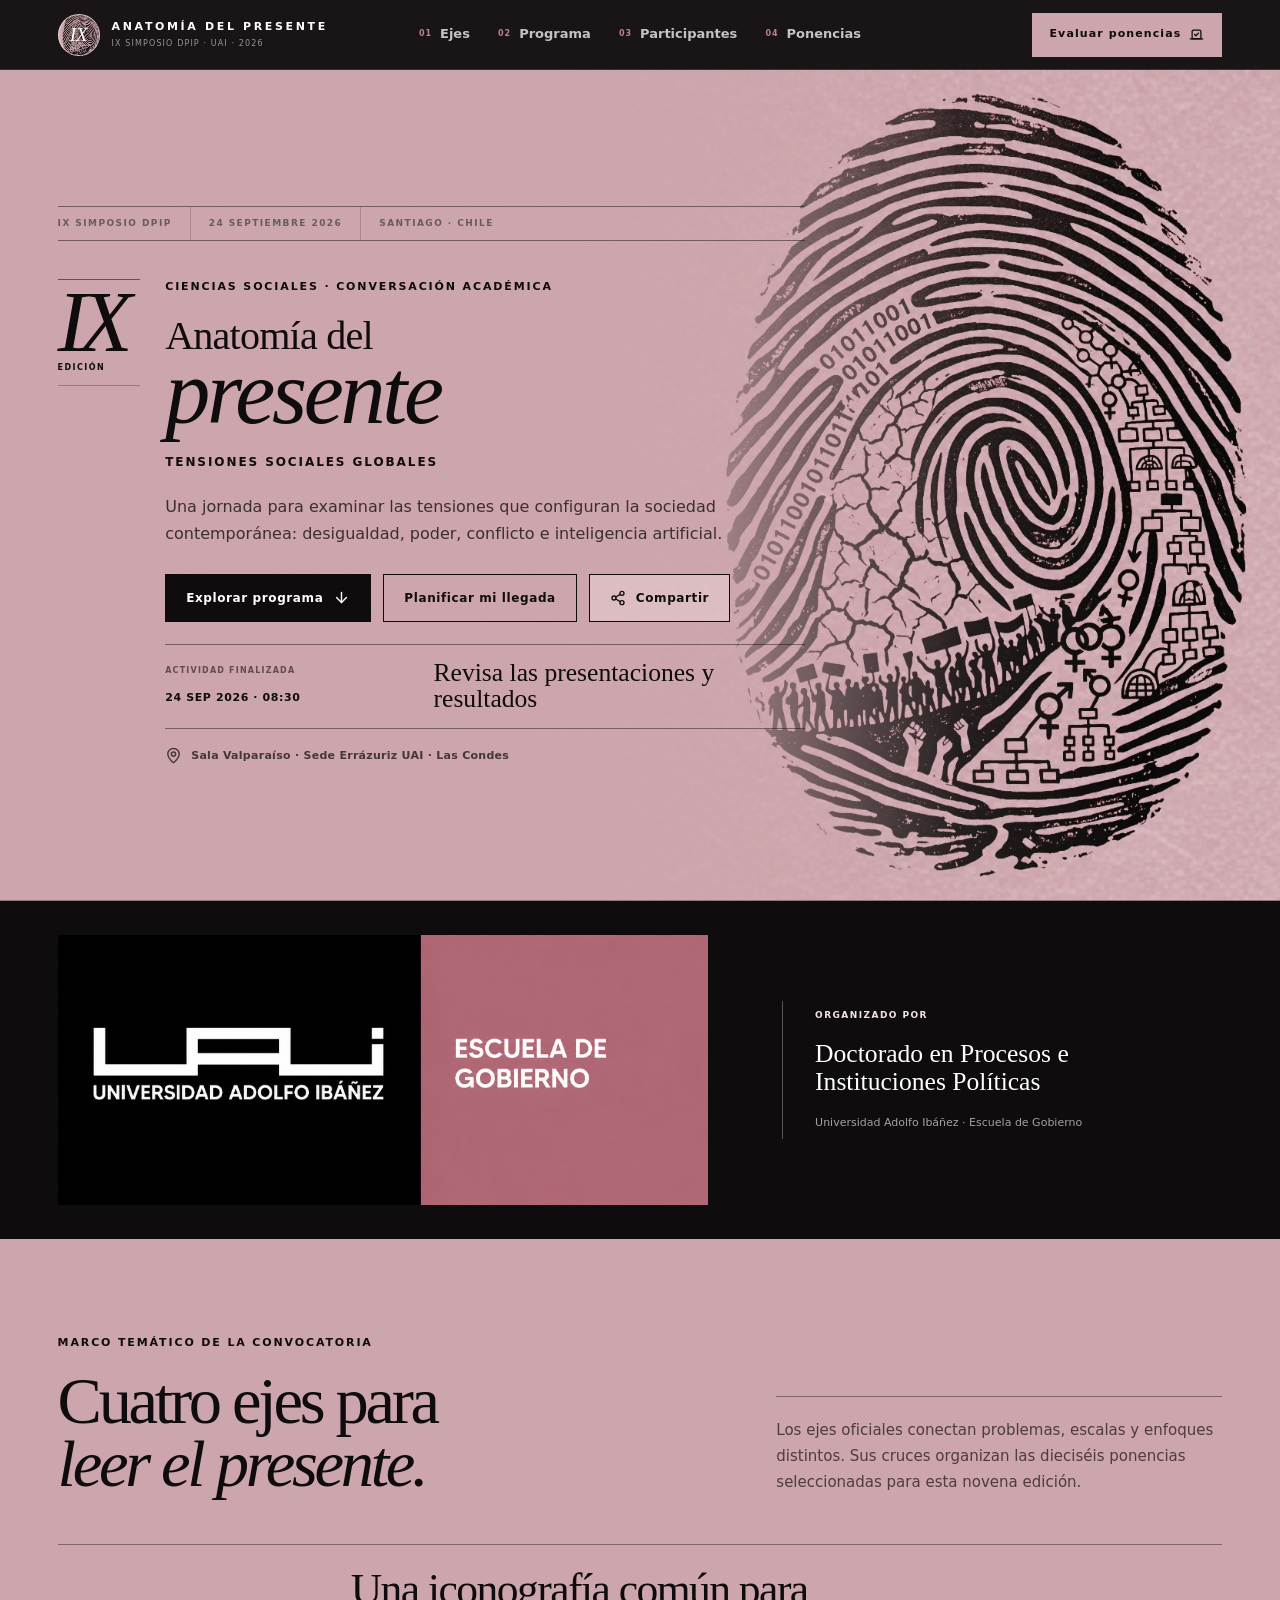
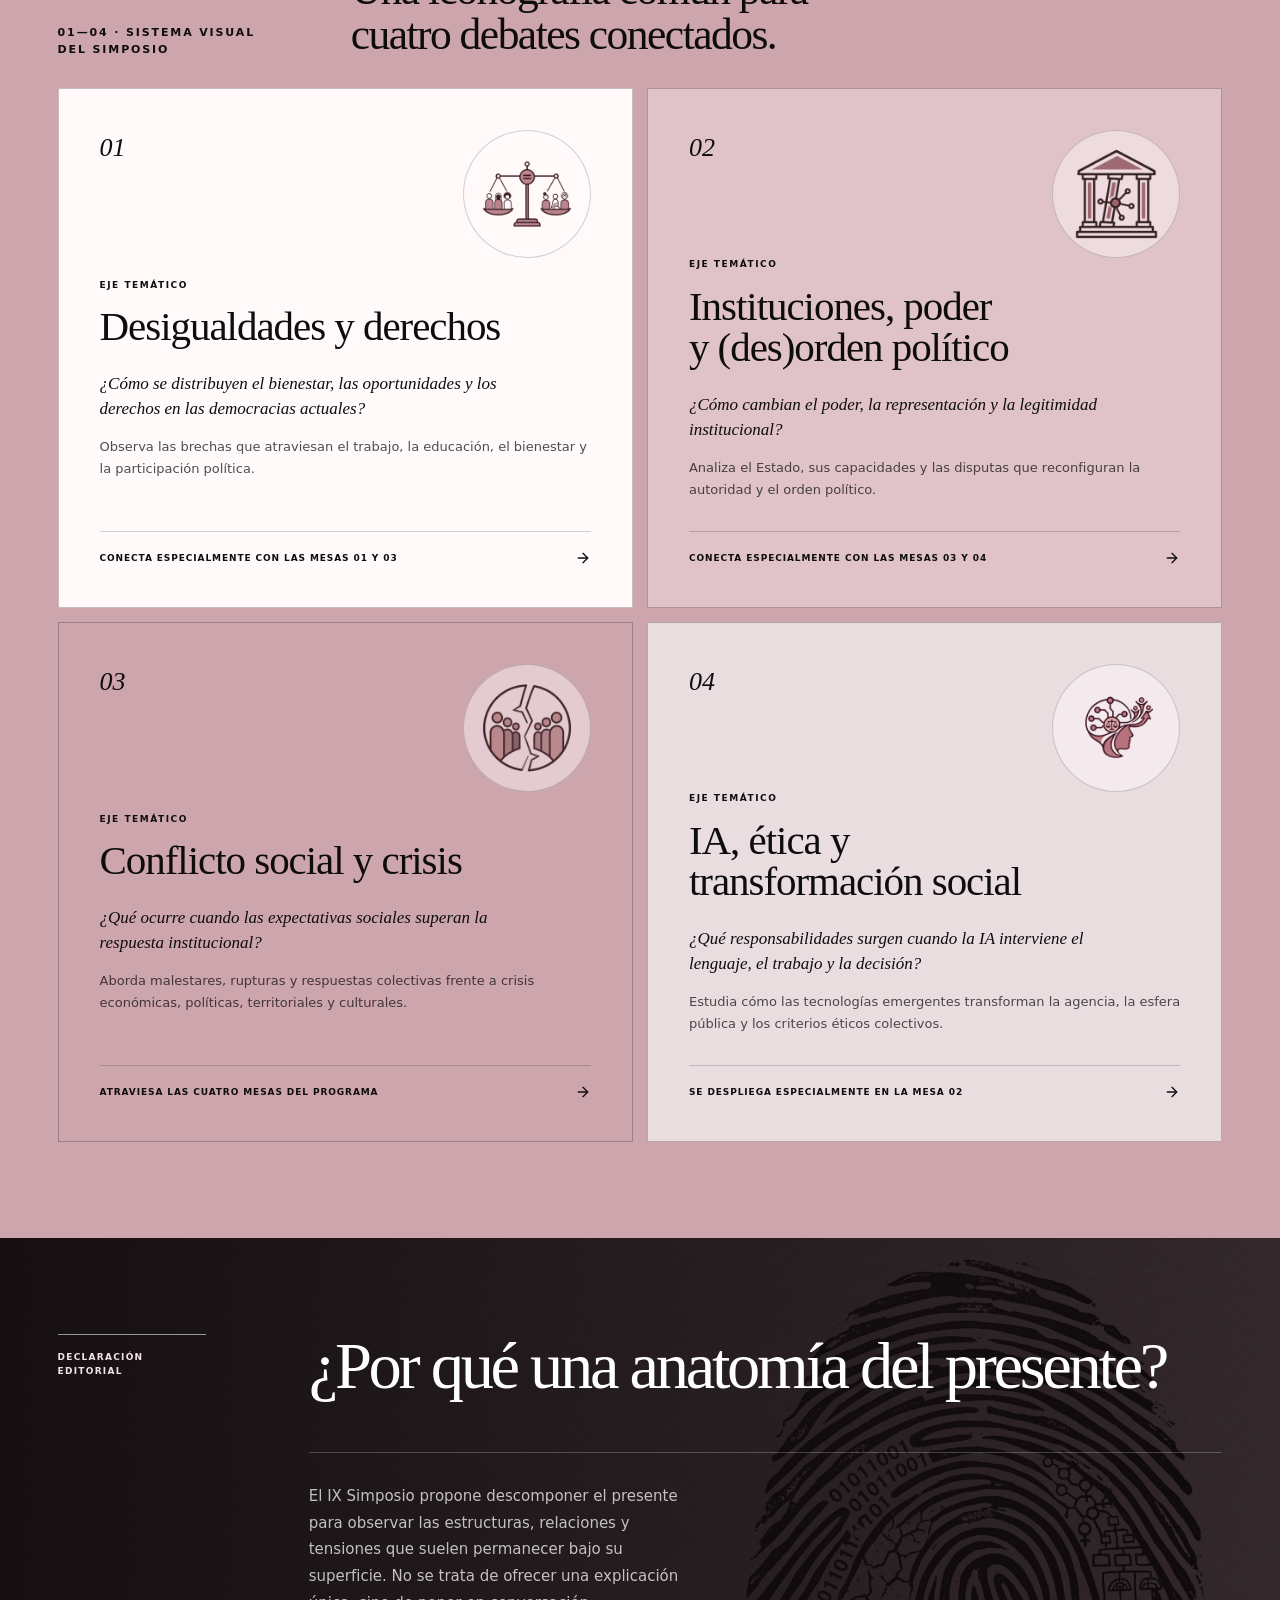
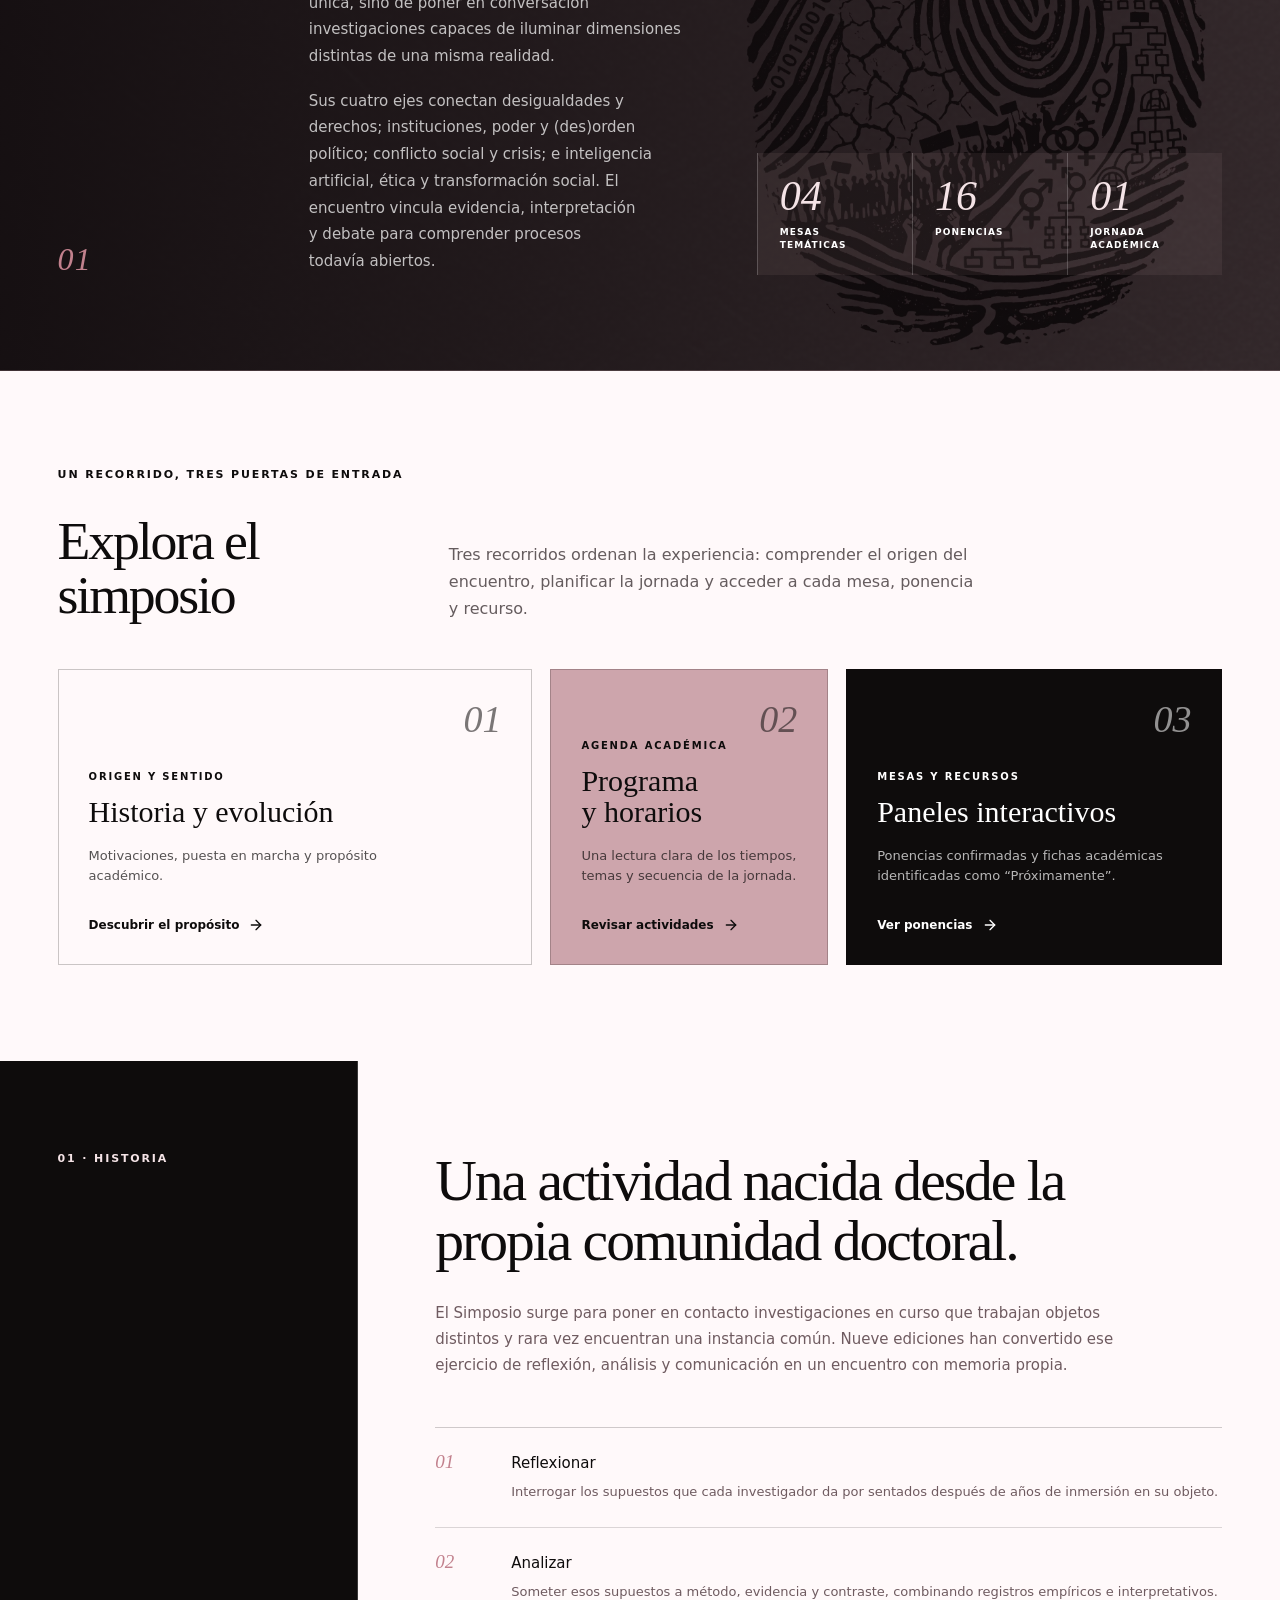
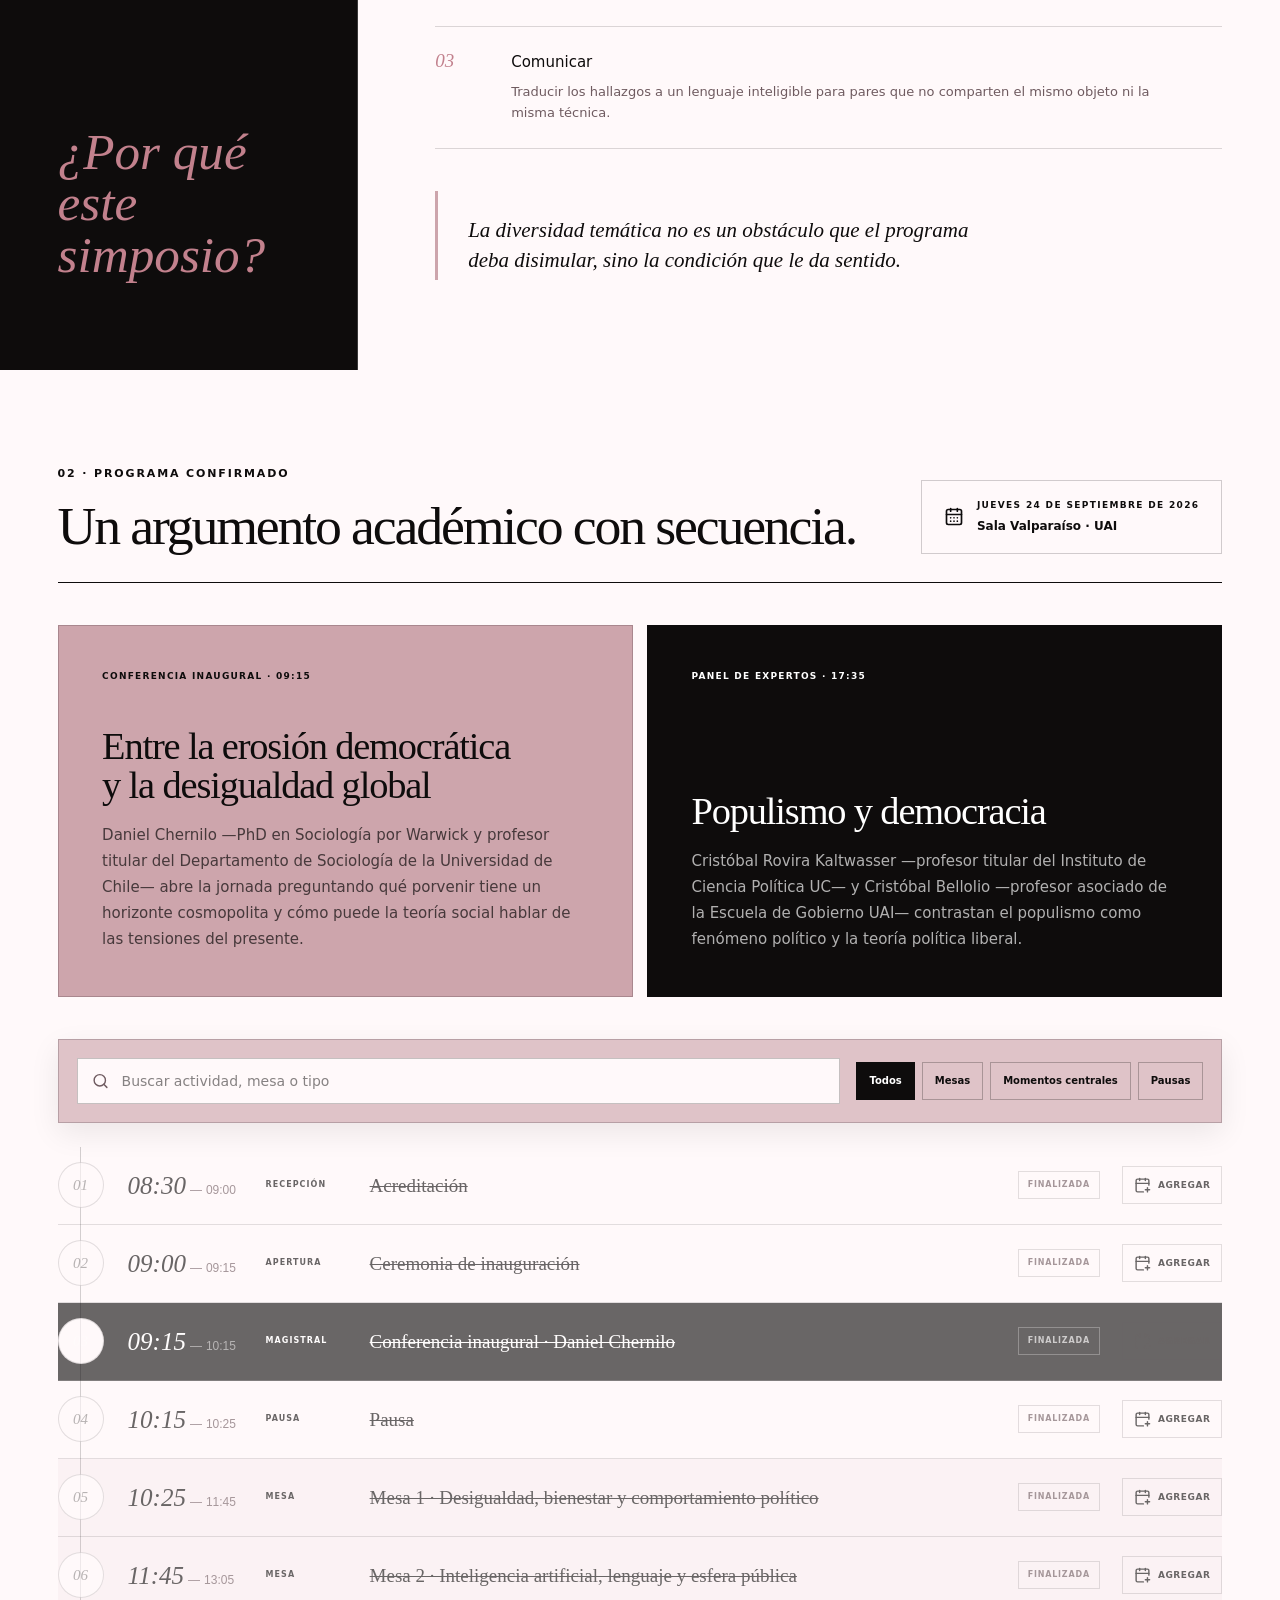
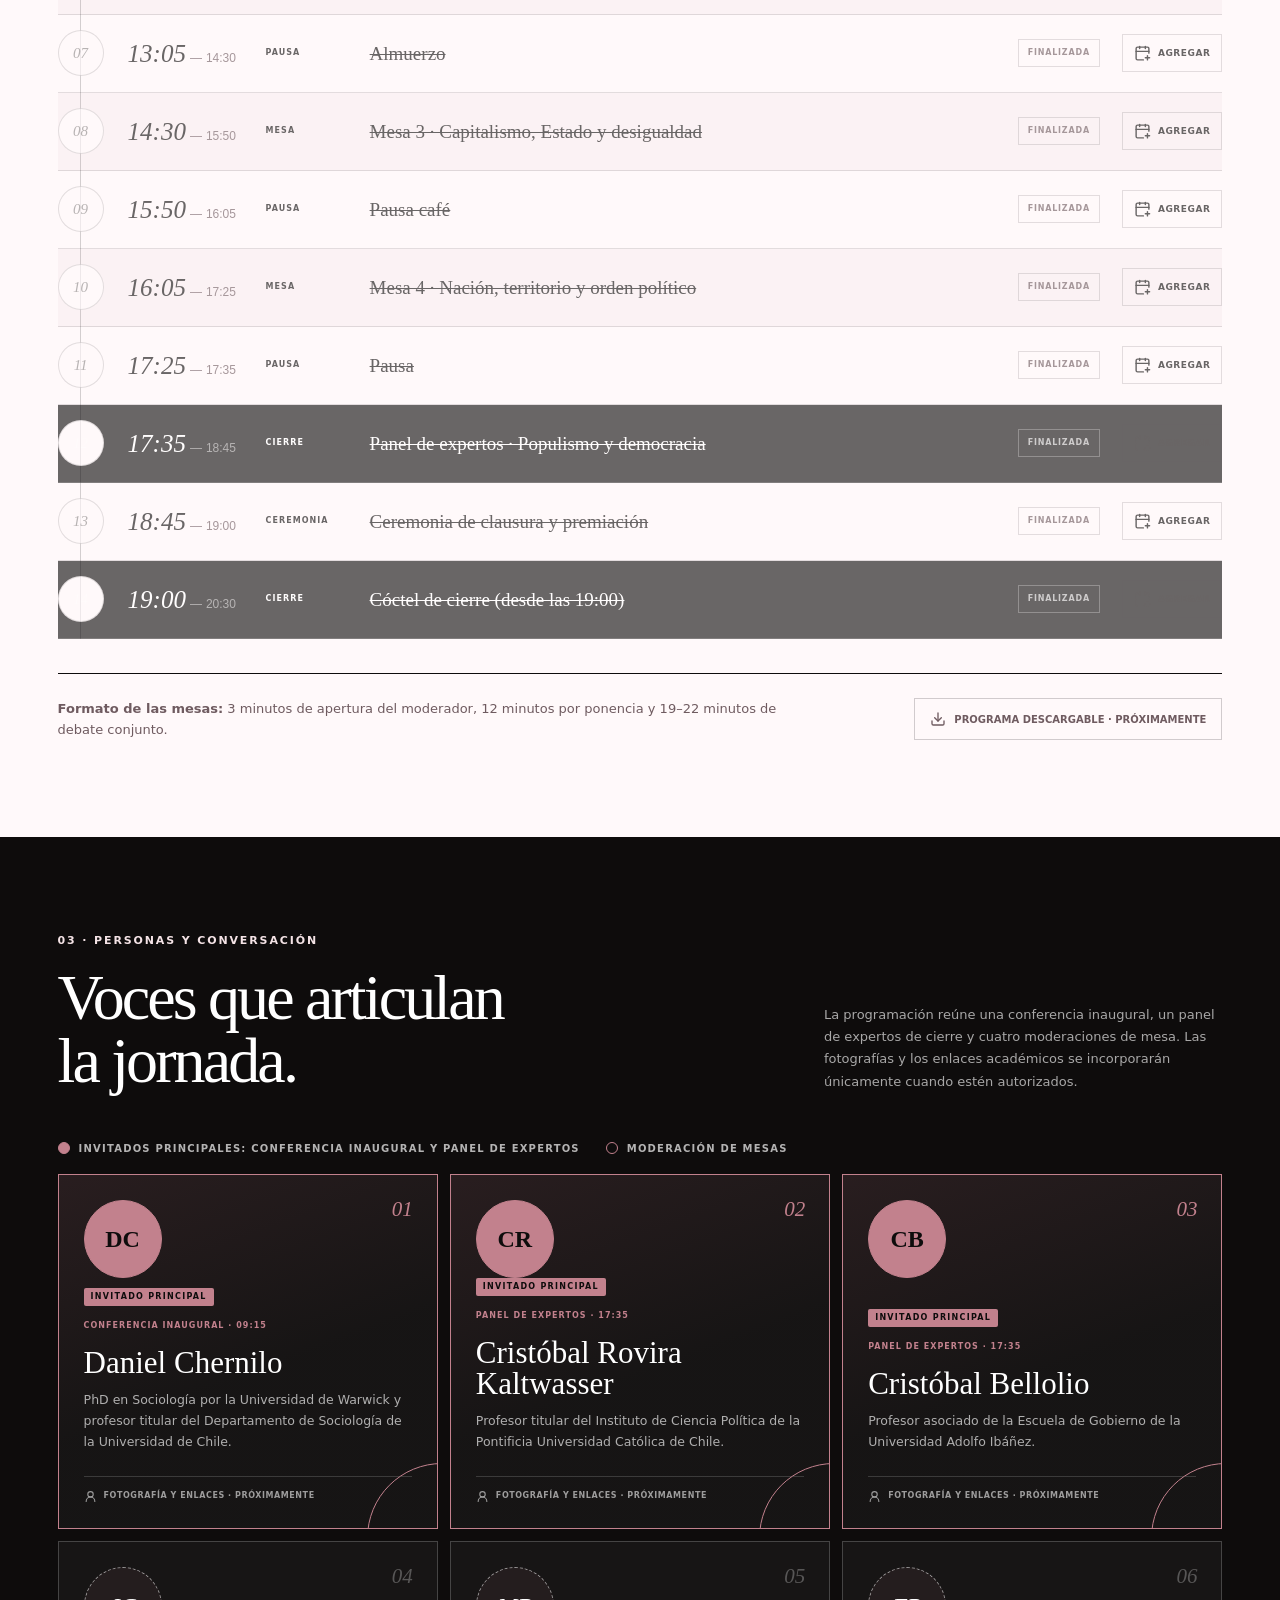
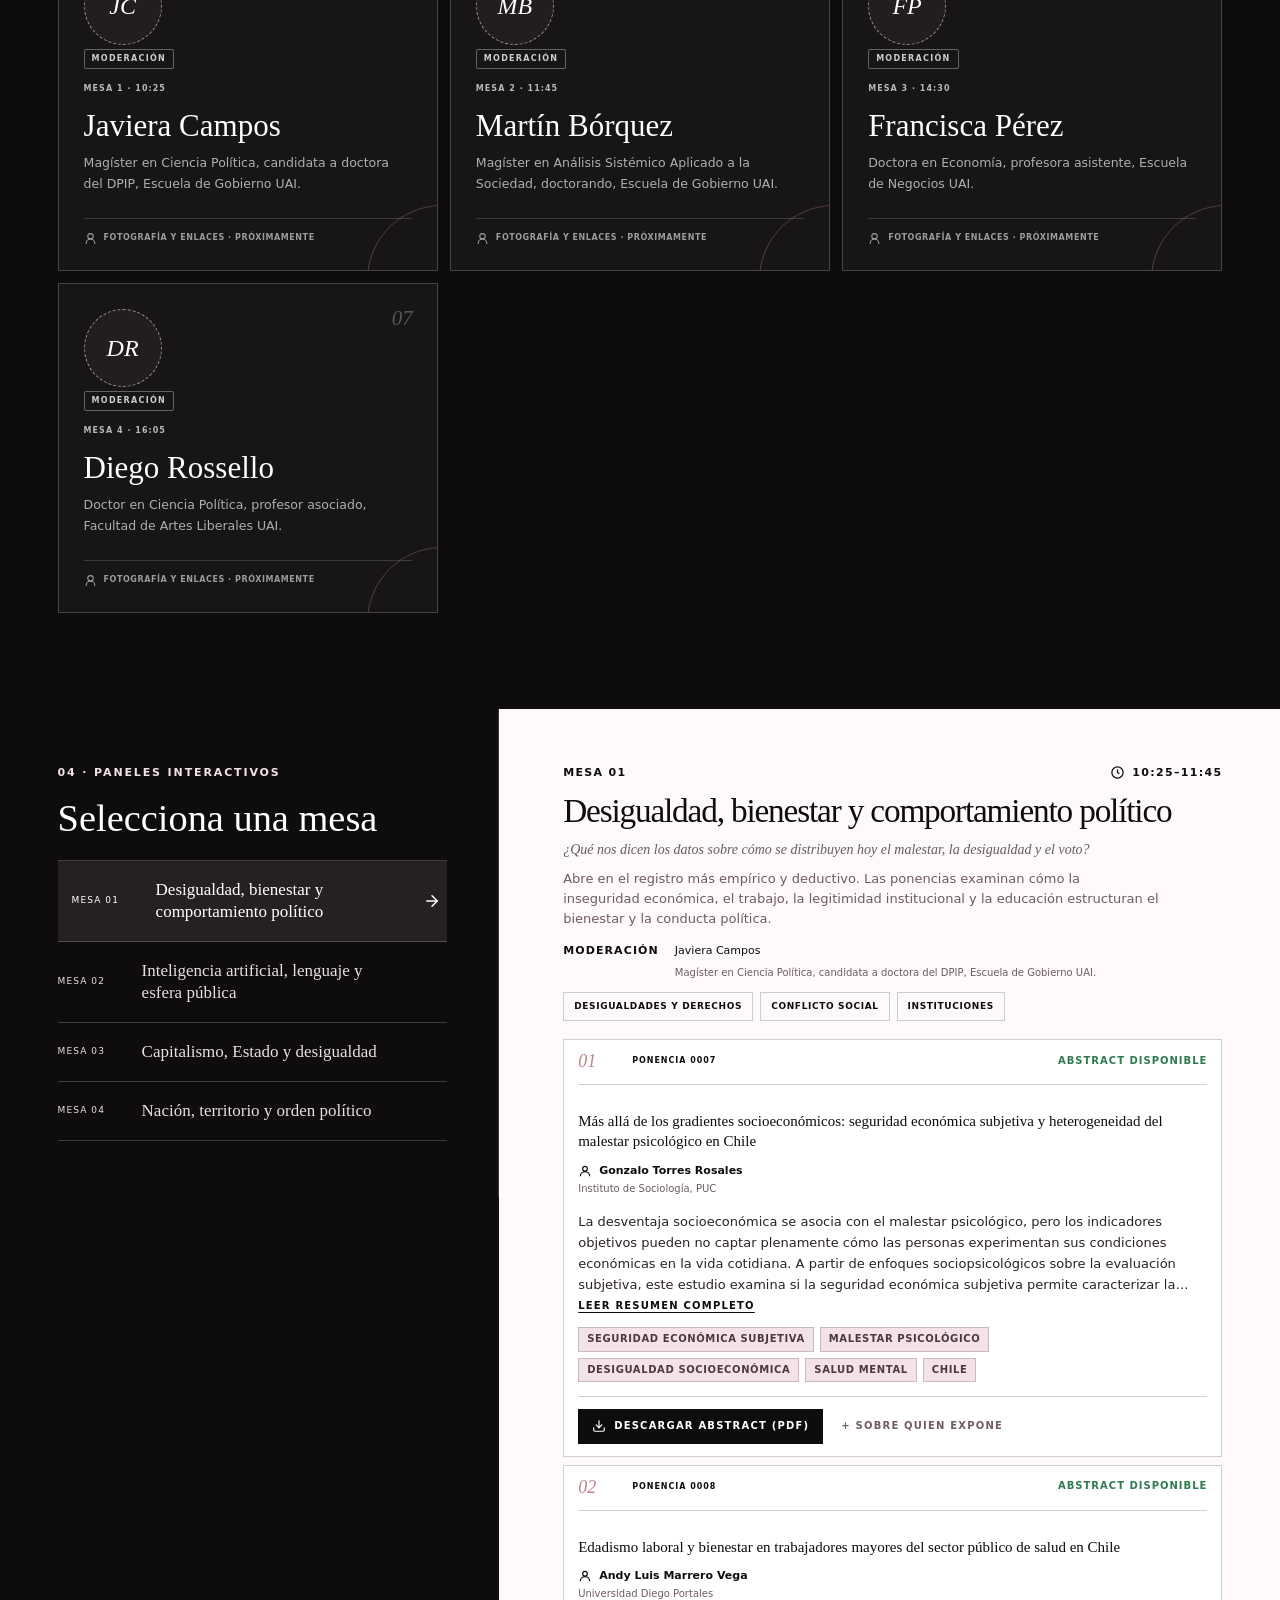
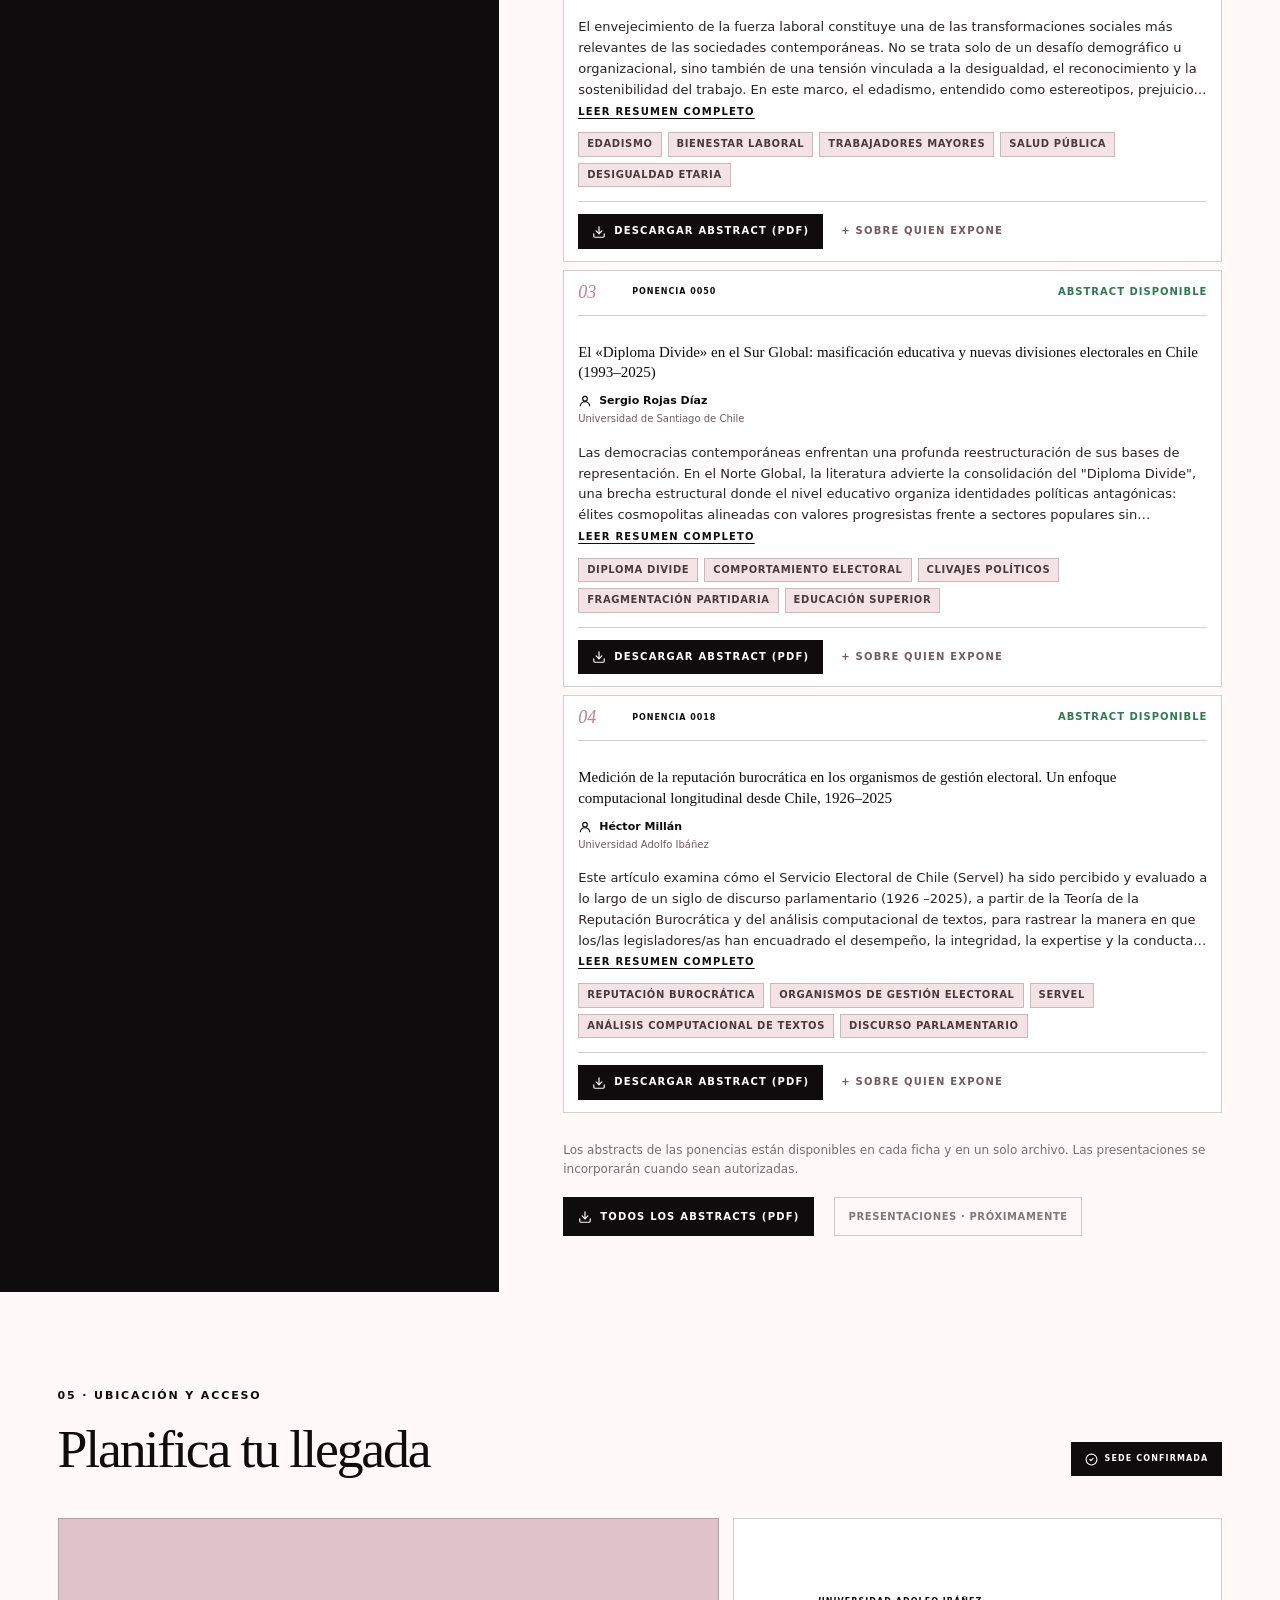
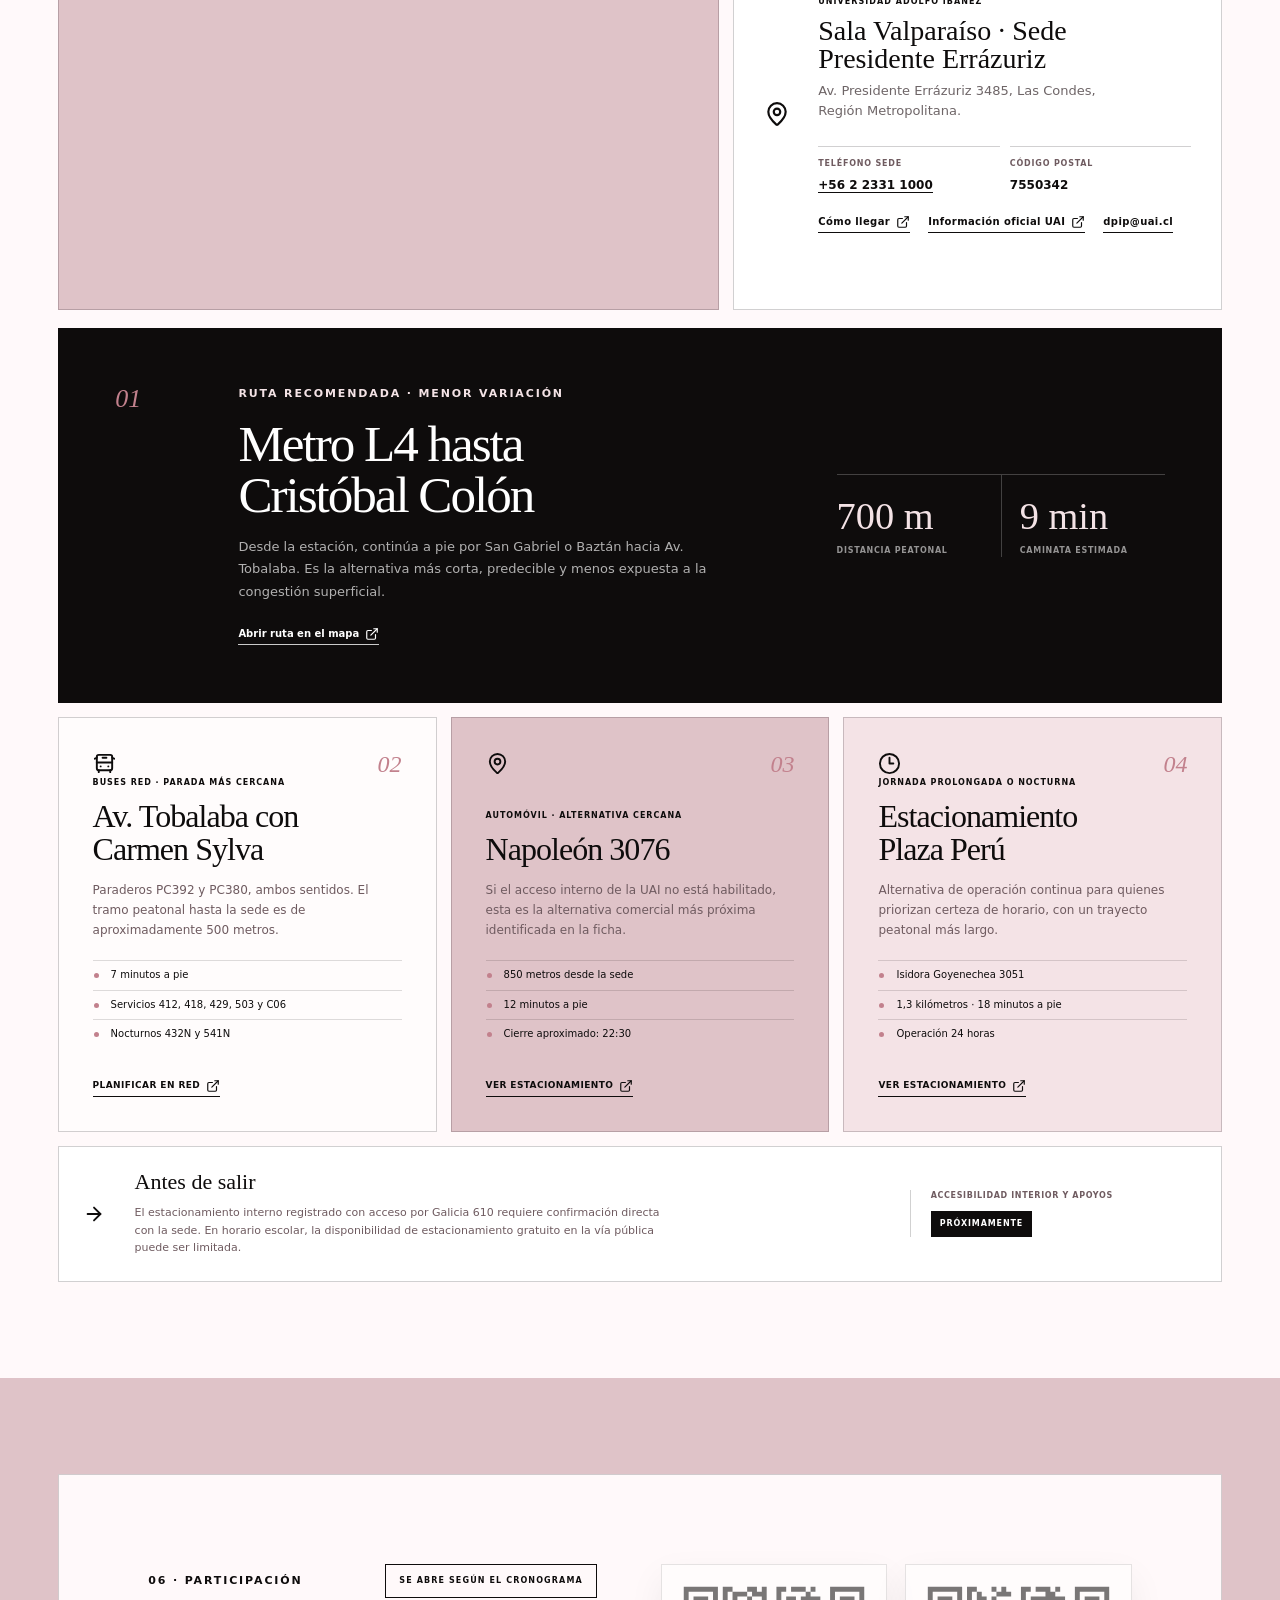
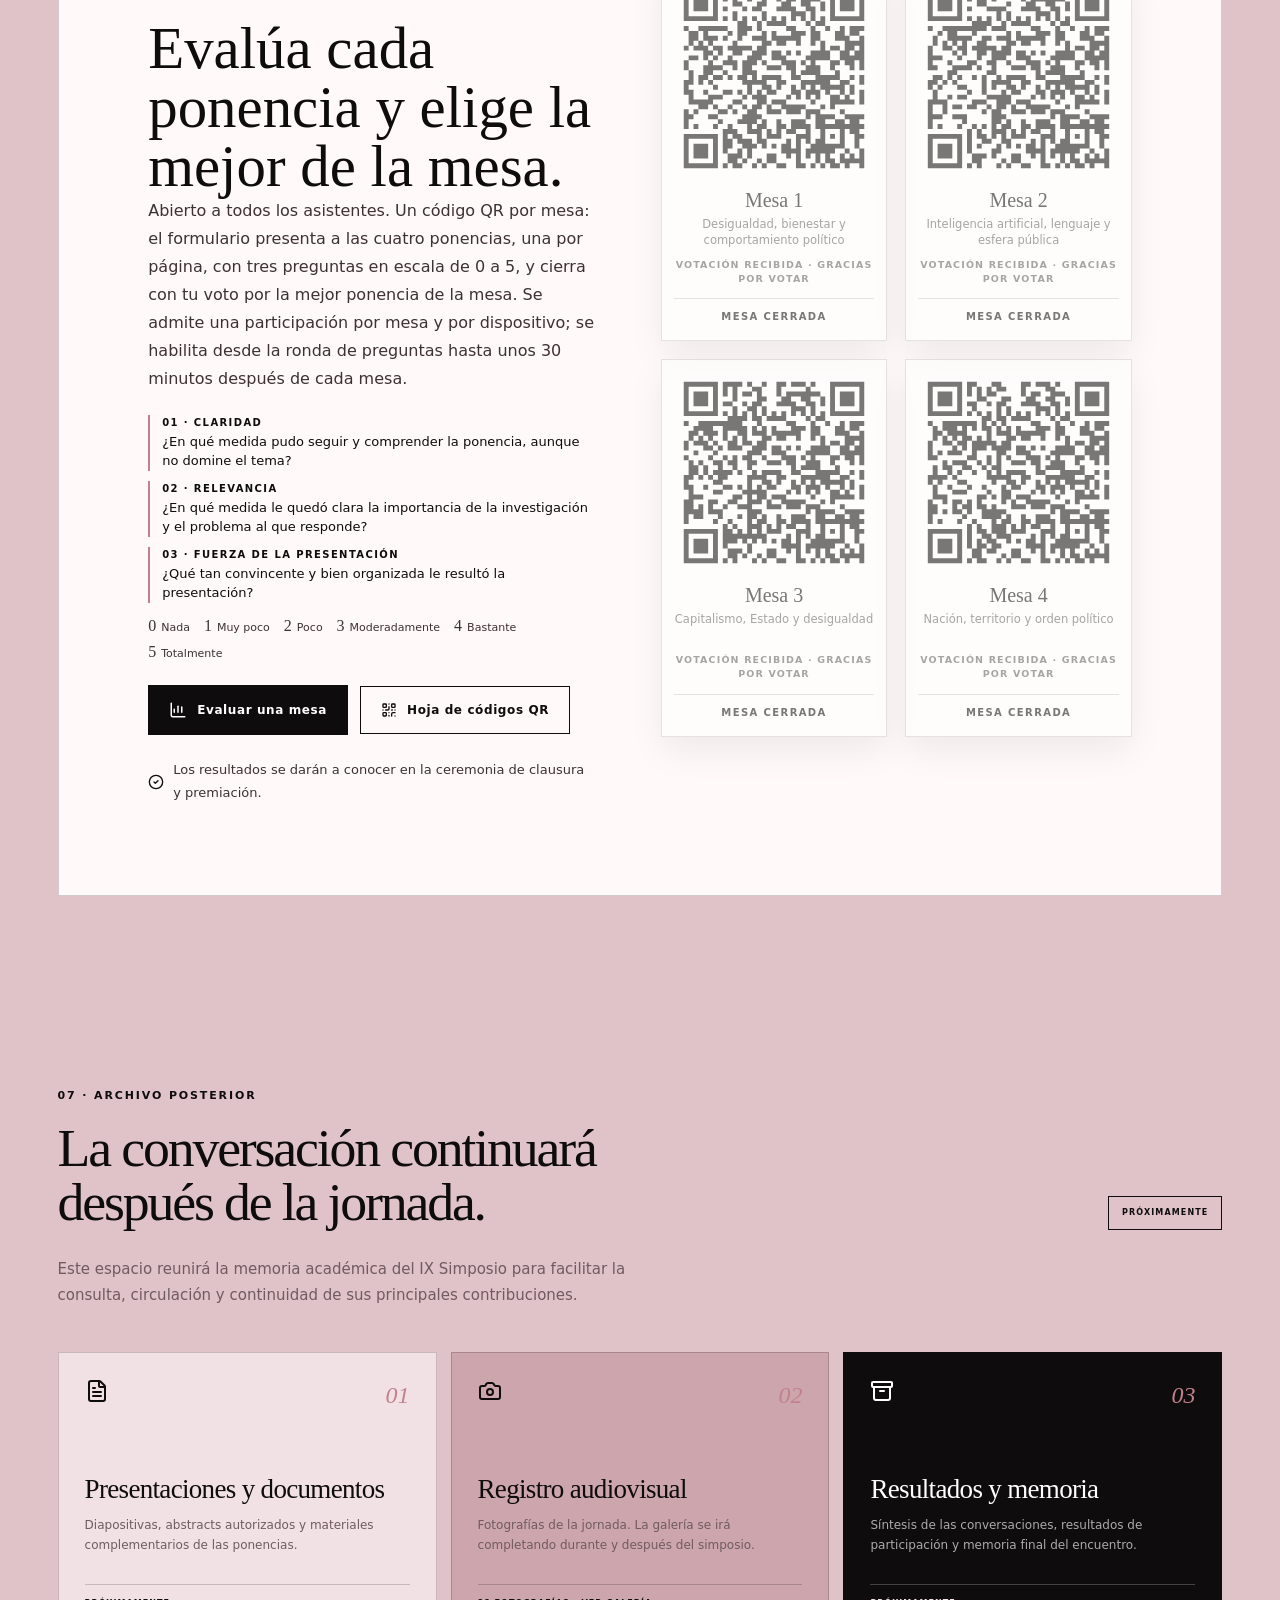
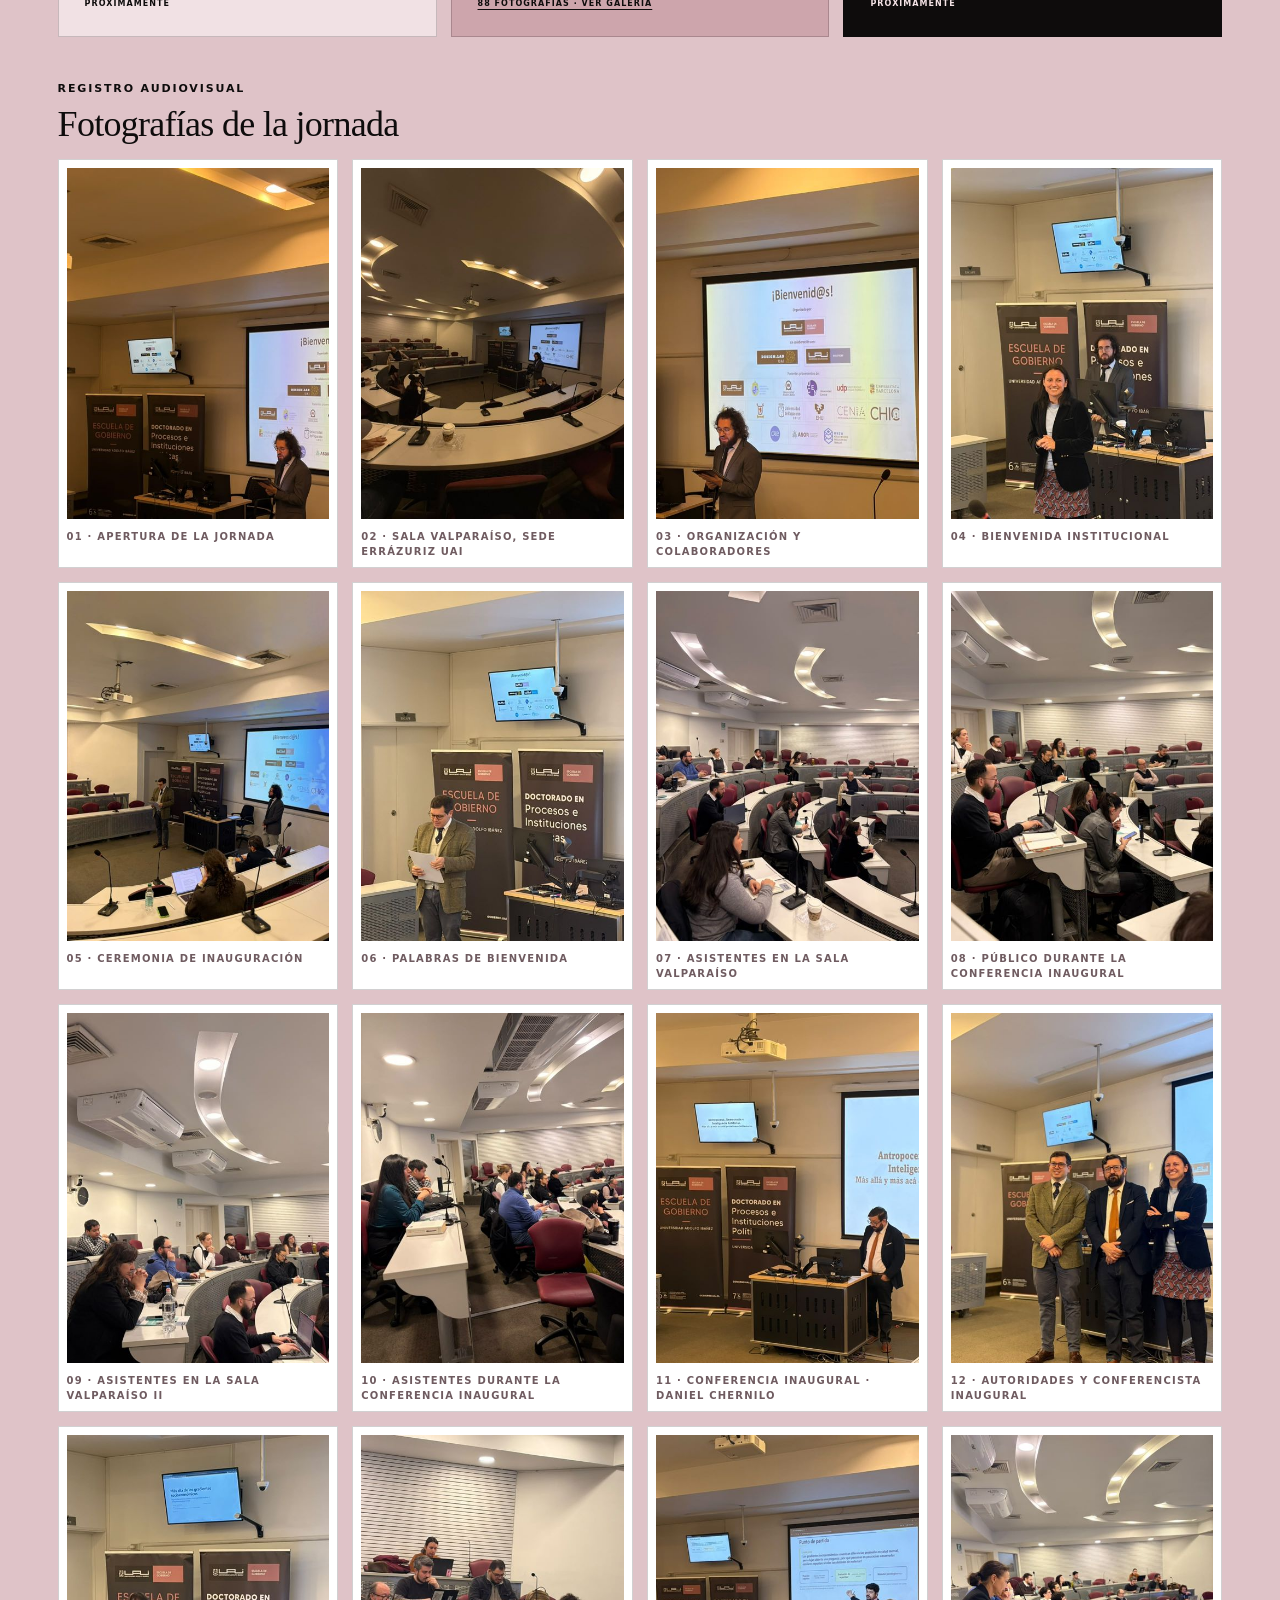
==== commit c1f765dd: "Galería: ceremonia de clausura y premiación (fotos 85 a 88) Co-Authored-By: Claude Opus 5.5 <noreply" ====
--- a/index.html
+++ b/index.html
@@ -118,7 +118,7 @@
 .vote-qr-mesa.qr-proxima:hover,.vote-qr-mesa.qr-cerrada:hover{transform:none;box-shadow:none}
 @media (max-width:480px){.galeria{gap:10px}.galeria-item{padding:5px}.lightbox{grid-template-columns:40px minmax(0,1fr) 40px;padding:12px}.lightbox button{width:36px;height:36px}}
 </style>
-</head><body><main id="contenido"><a class="skip-link" href="#inicio">Saltar al contenido principal</a><nav class="nav-shell" aria-label="Navegación principal"><a class="brand" href="#inicio" aria-label="Ir al inicio"><span class="brand-mark brand-fingerprint" aria-hidden="true">IX</span><span><strong>ANATOMÍA DEL PRESENTE</strong><small>IX SIMPOSIO DPIP · UAI · 2026</small></span></a><div class="nav-links"><a href="#ejes"><b>01</b>Ejes</a><a href="#programa"><b>02</b>Programa</a><a href="#participantes"><b>03</b>Participantes</a><a href="#paneles"><b>04</b>Ponencias</a></div><a class="nav-cta" href="#baremo">Evaluar ponencias <svg xmlns="http://www.w3.org/2000/svg" width="15" height="15" viewBox="0 0 24 24" fill="none" stroke="currentColor" stroke-width="2" stroke-linecap="round" stroke-linejoin="round" class="lucide lucide-vote" aria-hidden="true"><path d="m9 12 2 2 4-4"></path><path d="M5 7c0-1.1.9-2 2-2h10a2 2 0 0 1 2 2v12H5V7Z"></path><path d="M22 19H2"></path></svg></a></nav><nav class="quick-nav" aria-label="Accesos rápidos"><a href="#programa">Programa</a><a href="#participantes">Participantes</a><a href="#paneles">Ponencias</a><a href="#baremo">Evaluación</a><a href="#ubicacion">Ubicación</a></nav><section class="hero" id="inicio"><img src="assets/img-0.webp" alt="Huella digital compuesta por símbolos de tecnología, sociedad, territorio e instituciones" loading="eager" fetchPriority="high" decoding="async" sizes="100vw" class="hero-background" data-nimg="fill" style="position:absolute;inset:0;width:100%;height:100%;object-fit:cover"/><div class="hero-copy"><div class="hero-topline"><span>IX SIMPOSIO DPIP</span><span>24 SEPTIEMBRE 2026</span><span>SANTIAGO · CHILE</span></div><div class="hero-title-lockup"><span class="hero-serial" aria-hidden="true"><b>IX</b><small>EDICIÓN</small></span><div><p class="eyebrow">Ciencias sociales · conversación académica</p><h1><span>Anatomía del</span><em>presente</em></h1><p class="hero-subtitle">Tensiones sociales globales</p></div></div><p class="hero-lead">Una jornada para examinar las tensiones que configuran la sociedad contemporánea: desigualdad, poder, conflicto e inteligencia artificial.</p><div class="hero-actions"><a class="button button-primary" href="#programa">Explorar programa <svg xmlns="http://www.w3.org/2000/svg" width="17" height="17" viewBox="0 0 24 24" fill="none" stroke="currentColor" stroke-width="2" stroke-linecap="round" stroke-linejoin="round" class="lucide lucide-arrow-down" aria-hidden="true"><path d="M12 5v14"></path><path d="m19 12-7 7-7-7"></path></svg></a><a class="button button-ghost" href="#ubicacion">Planificar mi llegada</a><button class="button button-share" type="button" aria-live="polite"><svg xmlns="http://www.w3.org/2000/svg" width="16" height="16" viewBox="0 0 24 24" fill="none" stroke="currentColor" stroke-width="2" stroke-linecap="round" stroke-linejoin="round" class="lucide lucide-share2 lucide-share-2" aria-hidden="true"><circle cx="18" cy="5" r="3"></circle><circle cx="6" cy="12" r="3"></circle><circle cx="18" cy="19" r="3"></circle><line x1="8.59" x2="15.42" y1="13.51" y2="17.49"></line><line x1="15.41" x2="8.59" y1="6.51" y2="10.49"></line></svg> <!-- -->Compartir</button></div><section class="event-countdown" aria-label="Cuenta regresiva para el inicio del IX Simposio"><div class="countdown-label"><small>CUENTA REGRESIVA</small><time dateTime="2026-09-24T08:30:00-03:00">24 SEP 2026 · 08:30</time></div><div class="countdown-units" aria-live="off"><span class="countdown-unit"><strong>—</strong><small>días</small></span><span class="countdown-unit"><strong>—</strong><small>horas</small></span><span class="countdown-unit"><strong>—</strong><small>min</small></span><span class="countdown-unit"><strong>—</strong><small>seg</small></span></div></section><p class="hero-location"><svg xmlns="http://www.w3.org/2000/svg" width="17" height="17" viewBox="0 0 24 24" fill="none" stroke="currentColor" stroke-width="2" stroke-linecap="round" stroke-linejoin="round" class="lucide lucide-map-pin" aria-hidden="true"><path d="M20 10c0 4.993-5.539 10.193-7.399 11.799a1 1 0 0 1-1.202 0C9.539 20.193 4 14.993 4 10a8 8 0 0 1 16 0"></path><circle cx="12" cy="10" r="3"></circle></svg> Sala Valparaíso · Sede Errázuriz UAI · Las Condes</p></div></section><section class="institution-strip" aria-label="Instituciones organizadoras"><div class="institution-copy"><span>Organizado por</span><strong>Doctorado en Procesos e Instituciones Políticas</strong><p>Universidad Adolfo Ibáñez · Escuela de Gobierno</p></div><img src="assets/img-1.png" alt="Universidad Adolfo Ibáñez y Escuela de Gobierno" width="1948" height="807" loading="lazy" decoding="async" srcSet="assets/img-1.png 640w, assets/img-1.png 750w, assets/img-1.png 828w, assets/img-1.png 1080w, assets/img-1.png 1200w, assets/img-1.png 1920w, assets/img-1.png 2048w, assets/img-1.png 3840w" class="institution-logo" data-nimg="1"/></section><section class="axes section-shell" id="ejes" aria-labelledby="axes-title"><div class="axes-heading"><div><p class="eyebrow">Marco temático de la convocatoria</p><h2 id="axes-title">Cuatro ejes para<br/><em>leer el presente.</em></h2></div><p>Los ejes oficiales conectan problemas, escalas y enfoques distintos. Sus cruces organizan las dieciséis ponencias seleccionadas para esta novena edición.</p></div><div class="axes-subheading"><p class="eyebrow">01—04 · Sistema visual del simposio</p><h3>Una iconografía común para cuatro debates conectados.</h3></div><div class="axes-grid"><a class="axis-card axis-01" href="#paneles"><div class="axis-top"><span>01</span><span class="axis-icon-frame"><img src="assets/img-2.png" alt="" width="1024" height="1024" loading="lazy" decoding="async" srcSet="assets/img-2.png 640w, assets/img-2.png 750w, assets/img-2.png 828w, assets/img-2.png 1080w, assets/img-2.png 1200w, assets/img-2.png 1920w, assets/img-2.png 2048w" sizes="112px" class="axis-icon" data-nimg="1"/></span></div><div class="axis-copy"><p>EJE TEMÁTICO</p><h3>Desigualdades y derechos</h3><strong class="axis-question">¿Cómo se distribuyen el bienestar, las oportunidades y los derechos en las democracias actuales?</strong><span class="axis-focus">Observa las brechas que atraviesan el trabajo, la educación, el bienestar y la participación política.</span></div><span class="axis-link">Conecta especialmente con las mesas 01 y 03<!-- --> <svg xmlns="http://www.w3.org/2000/svg" width="16" height="16" viewBox="0 0 24 24" fill="none" stroke="currentColor" stroke-width="2" stroke-linecap="round" stroke-linejoin="round" class="lucide lucide-arrow-right" aria-hidden="true"><path d="M5 12h14"></path><path d="m12 5 7 7-7 7"></path></svg></span></a><a class="axis-card axis-02" href="#paneles"><div class="axis-top"><span>02</span><span class="axis-icon-frame"><img src="assets/img-3.png" alt="" width="1024" height="1024" loading="lazy" decoding="async" srcSet="assets/img-3.png 640w, assets/img-3.png 750w, assets/img-3.png 828w, assets/img-3.png 1080w, assets/img-3.png 1200w, assets/img-3.png 1920w, assets/img-3.png 2048w" sizes="112px" class="axis-icon" data-nimg="1"/></span></div><div class="axis-copy"><p>EJE TEMÁTICO</p><h3>Instituciones, poder y (des)orden político</h3><strong class="axis-question">¿Cómo cambian el poder, la representación y la legitimidad institucional?</strong><span class="axis-focus">Analiza el Estado, sus capacidades y las disputas que reconfiguran la autoridad y el orden político.</span></div><span class="axis-link">Conecta especialmente con las mesas 03 y 04<!-- --> <svg xmlns="http://www.w3.org/2000/svg" width="16" height="16" viewBox="0 0 24 24" fill="none" stroke="currentColor" stroke-width="2" stroke-linecap="round" stroke-linejoin="round" class="lucide lucide-arrow-right" aria-hidden="true"><path d="M5 12h14"></path><path d="m12 5 7 7-7 7"></path></svg></span></a><a class="axis-card axis-03" href="#paneles"><div class="axis-top"><span>03</span><span class="axis-icon-frame"><img src="assets/img-4.png" alt="" width="1024" height="1024" loading="lazy" decoding="async" srcSet="assets/img-4.png 640w, assets/img-4.png 750w, assets/img-4.png 828w, assets/img-4.png 1080w, assets/img-4.png 1200w, assets/img-4.png 1920w, assets/img-4.png 2048w" sizes="112px" class="axis-icon" data-nimg="1"/></span></div><div class="axis-copy"><p>EJE TEMÁTICO</p><h3>Conflicto social y crisis</h3><strong class="axis-question">¿Qué ocurre cuando las expectativas sociales superan la respuesta institucional?</strong><span class="axis-focus">Aborda malestares, rupturas y respuestas colectivas frente a crisis económicas, políticas, territoriales y culturales.</span></div><span class="axis-link">Atraviesa las cuatro mesas del programa<!-- --> <svg xmlns="http://www.w3.org/2000/svg" width="16" height="16" viewBox="0 0 24 24" fill="none" stroke="currentColor" stroke-width="2" stroke-linecap="round" stroke-linejoin="round" class="lucide lucide-arrow-right" aria-hidden="true"><path d="M5 12h14"></path><path d="m12 5 7 7-7 7"></path></svg></span></a><a class="axis-card axis-04" href="#paneles"><div class="axis-top"><span>04</span><span class="axis-icon-frame"><img src="assets/img-5.png" alt="" width="1024" height="1024" loading="lazy" decoding="async" srcSet="assets/img-5.png 640w, assets/img-5.png 750w, assets/img-5.png 828w, assets/img-5.png 1080w, assets/img-5.png 1200w, assets/img-5.png 1920w, assets/img-5.png 2048w" sizes="112px" class="axis-icon" data-nimg="1"/></span></div><div class="axis-copy"><p>EJE TEMÁTICO</p><h3>IA, ética y transformación social</h3><strong class="axis-question">¿Qué responsabilidades surgen cuando la IA interviene el lenguaje, el trabajo y la decisión?</strong><span class="axis-focus">Estudia cómo las tecnologías emergentes transforman la agencia, la esfera pública y los criterios éticos colectivos.</span></div><span class="axis-link">Se despliega especialmente en la mesa 02<!-- --> <svg xmlns="http://www.w3.org/2000/svg" width="16" height="16" viewBox="0 0 24 24" fill="none" stroke="currentColor" stroke-width="2" stroke-linecap="round" stroke-linejoin="round" class="lucide lucide-arrow-right" aria-hidden="true"><path d="M5 12h14"></path><path d="m12 5 7 7-7 7"></path></svg></span></a></div></section><section class="curatorial section-shell" aria-labelledby="curatorial-title"><div class="curatorial-label"><span>DECLARACIÓN EDITORIAL</span><i>01</i></div><div class="curatorial-body"><h2 id="curatorial-title">¿Por qué una anatomía del presente?</h2><div class="curatorial-bottom"><div class="curatorial-copy"><p>El IX Simposio propone descomponer el presente para observar las estructuras, relaciones y tensiones que suelen permanecer bajo su superficie. No se trata de ofrecer una explicación única, sino de poner en conversación investigaciones capaces de iluminar dimensiones distintas de una misma realidad.</p><p>Sus cuatro ejes conectan desigualdades y derechos; instituciones, poder y (des)orden político; conflicto social y crisis; e inteligencia artificial, ética y transformación social. El encuentro vincula evidencia, interpretación y debate para comprender procesos todavía abiertos.</p></div><dl><div><dt>04</dt><dd>Mesas temáticas</dd></div><div><dt>16</dt><dd>Ponencias</dd></div><div><dt>01</dt><dd>Jornada académica</dd></div></dl></div></div></section><section class="modules section-shell" aria-labelledby="explora-title"><div class="section-heading"><p class="eyebrow">Un recorrido, tres puertas de entrada</p><h2 id="explora-title">Explora el simposio</h2><p>Tres recorridos ordenan la experiencia: comprender el origen del encuentro, planificar la jornada y acceder a cada mesa, ponencia y recurso.</p></div><div class="module-grid"><a class="module-card card-history" href="#historia"><span class="module-index">01</span><div><p>ORIGEN Y SENTIDO</p><h3>Historia y evolución</h3><span class="module-description">Motivaciones, puesta en marcha y propósito académico.</span><span class="card-link">Descubrir el propósito <svg xmlns="http://www.w3.org/2000/svg" width="16" height="16" viewBox="0 0 24 24" fill="none" stroke="currentColor" stroke-width="2" stroke-linecap="round" stroke-linejoin="round" class="lucide lucide-arrow-right" aria-hidden="true"><path d="M5 12h14"></path><path d="m12 5 7 7-7 7"></path></svg></span></div></a><a class="module-card card-program" href="#programa"><span class="module-index">02</span><div><p>AGENDA ACADÉMICA</p><h3>Programa y horarios</h3><span class="module-description">Una lectura clara de los tiempos, temas y secuencia de la jornada.</span><span class="card-link">Revisar actividades <svg xmlns="http://www.w3.org/2000/svg" width="16" height="16" viewBox="0 0 24 24" fill="none" stroke="currentColor" stroke-width="2" stroke-linecap="round" stroke-linejoin="round" class="lucide lucide-arrow-right" aria-hidden="true"><path d="M5 12h14"></path><path d="m12 5 7 7-7 7"></path></svg></span></div></a><a class="module-card card-panels" href="#paneles"><span class="module-index">03</span><div><p>MESAS Y RECURSOS</p><h3>Paneles interactivos</h3><span class="module-description">Ponencias confirmadas y fichas académicas identificadas como “Próximamente”.</span><span class="card-link">Ver ponencias <svg xmlns="http://www.w3.org/2000/svg" width="16" height="16" viewBox="0 0 24 24" fill="none" stroke="currentColor" stroke-width="2" stroke-linecap="round" stroke-linejoin="round" class="lucide lucide-arrow-right" aria-hidden="true"><path d="M5 12h14"></path><path d="m12 5 7 7-7 7"></path></svg></span></div></a></div></section><section class="story" id="historia"><div class="story-aside"><p class="eyebrow">01 · Historia</p><span>¿Por qué este simposio?</span></div><div class="story-body"><h2>Una actividad nacida desde la propia comunidad doctoral.</h2><p class="story-intro">El Simposio surge para poner en contacto investigaciones en curso que trabajan objetos distintos y rara vez encuentran una instancia común. Nueve ediciones han convertido ese ejercicio de reflexión, análisis y comunicación en un encuentro con memoria propia.</p><div class="timeline"><article><span>01</span><div><h3>Reflexionar</h3><p>Interrogar los supuestos que cada investigador da por sentados después de años de inmersión en su objeto.</p></div></article><article><span>02</span><div><h3>Analizar</h3><p>Someter esos supuestos a método, evidencia y contraste, combinando registros empíricos e interpretativos.</p></div></article><article><span>03</span><div><h3>Comunicar</h3><p>Traducir los hallazgos a un lenguaje inteligible para pares que no comparten el mismo objeto ni la misma técnica.</p></div></article></div><blockquote>La diversidad temática no es un obstáculo que el programa deba disimular, sino la condición que le da sentido.</blockquote></div></section><section class="program section-shell" id="programa"><div class="program-header"><div><p class="eyebrow">02 · Programa confirmado</p><h2>Un argumento académico con secuencia.</h2></div><div class="countdown-placeholder"><svg xmlns="http://www.w3.org/2000/svg" width="20" height="20" viewBox="0 0 24 24" fill="none" stroke="currentColor" stroke-width="2" stroke-linecap="round" stroke-linejoin="round" class="lucide lucide-calendar-days" aria-hidden="true"><path d="M8 2v3"></path><path d="M16 2v3"></path><rect x="3" y="3" width="18" height="18" rx="2"></rect><path d="M3 9h18"></path><path d="M8 13h.01"></path><path d="M12 13h.01"></path><path d="M16 13h.01"></path><path d="M8 17h.01"></path><path d="M12 17h.01"></path><path d="M16 17h.01"></path></svg><span><small>JUEVES 24 DE SEPTIEMBRE DE 2026</small>Sala Valparaíso · UAI</span></div></div><div class="program-intro-grid"><article class="program-feature"><span>CONFERENCIA INAUGURAL · 09:15</span><h3>Entre la erosión democrática y la desigualdad global</h3><p>Daniel Chernilo —PhD en Sociología por Warwick y profesor titular del Departamento de Sociología de la Universidad de Chile— abre la jornada preguntando qué porvenir tiene un horizonte cosmopolita y cómo puede la teoría social hablar de las tensiones del presente.</p></article><article class="program-feature program-feature-dark"><span>PANEL DE EXPERTOS · 17:35</span><h3>Populismo y democracia</h3><p>Cristóbal Rovira Kaltwasser —profesor titular del Instituto de Ciencia Política UC— y Cristóbal Bellolio —profesor asociado de la Escuela de Gobierno UAI— contrastan el populismo como fenómeno político y la teoría política liberal.</p></article></div><div class="program-tools" aria-label="Herramientas para explorar el programa"><label class="program-search"><svg xmlns="http://www.w3.org/2000/svg" width="17" height="17" viewBox="0 0 24 24" fill="none" stroke="currentColor" stroke-width="2" stroke-linecap="round" stroke-linejoin="round" class="lucide lucide-search" aria-hidden="true"><path d="m21 21-4.34-4.34"></path><circle cx="11" cy="11" r="8"></circle></svg><span class="sr-only">Buscar en el programa</span><input data-slot="input" class="h-9 w-full min-w-0 rounded-md border border-input bg-transparent px-3 py-1 text-base shadow-xs transition-[color,box-shadow] outline-none selection:bg-primary selection:text-primary-foreground file:inline-flex file:h-7 file:border-0 file:bg-transparent file:text-sm file:font-medium file:text-foreground placeholder:text-muted-foreground disabled:pointer-events-none disabled:cursor-not-allowed disabled:opacity-50 md:text-sm dark:bg-input/30 focus-visible:border-ring focus-visible:ring-[3px] focus-visible:ring-ring/50 aria-invalid:border-destructive aria-invalid:ring-destructive/20 dark:aria-invalid:ring-destructive/40" placeholder="Buscar actividad, mesa o tipo" aria-label="Buscar en el programa" value=""/></label><div dir="ltr" role="radiogroup" data-slot="toggle-group" data-spacing="0" style="outline:none;--gap:0" class="group/toggle-group flex w-fit items-center gap-[--spacing(var(--gap))] rounded-md data-[spacing=default]:data-[variant=outline]:shadow-xs program-filters" aria-label="Filtrar programa" tabindex="-1"><button type="button" data-state="on" role="radio" aria-checked="true" data-slot="toggle-group-item" data-spacing="0" class="inline-flex items-center justify-center gap-2 rounded-md text-sm font-medium whitespace-nowrap transition-[color,box-shadow] outline-none hover:bg-muted hover:text-muted-foreground focus-visible:border-ring focus-visible:ring-[3px] focus-visible:ring-ring/50 disabled:pointer-events-none disabled:opacity-50 aria-invalid:border-destructive aria-invalid:ring-destructive/20 data-[state=on]:bg-accent data-[state=on]:text-accent-foreground dark:aria-invalid:ring-destructive/40 [&amp;_svg]:pointer-events-none [&amp;_svg]:shrink-0 [&amp;_svg:not([class*=&#x27;size-&#x27;])]:size-4 bg-transparent h-9 w-auto min-w-0 shrink-0 px-3 focus:z-10 focus-visible:z-10 data-[spacing=0]:rounded-none data-[spacing=0]:shadow-none data-[spacing=0]:first:rounded-l-md data-[spacing=0]:last:rounded-r-md data-[spacing=0]:data-[variant=outline]:border-l-0 data-[spacing=0]:data-[variant=outline]:first:border-l" aria-label="Mostrar todos" tabindex="-1" data-radix-collection-item="">Todos</button><button type="button" data-state="off" role="radio" aria-checked="false" data-slot="toggle-group-item" data-spacing="0" class="inline-flex items-center justify-center gap-2 rounded-md text-sm font-medium whitespace-nowrap transition-[color,box-shadow] outline-none hover:bg-muted hover:text-muted-foreground focus-visible:border-ring focus-visible:ring-[3px] focus-visible:ring-ring/50 disabled:pointer-events-none disabled:opacity-50 aria-invalid:border-destructive aria-invalid:ring-destructive/20 data-[state=on]:bg-accent data-[state=on]:text-accent-foreground dark:aria-invalid:ring-destructive/40 [&amp;_svg]:pointer-events-none [&amp;_svg]:shrink-0 [&amp;_svg:not([class*=&#x27;size-&#x27;])]:size-4 bg-transparent h-9 w-auto min-w-0 shrink-0 px-3 focus:z-10 focus-visible:z-10 data-[spacing=0]:rounded-none data-[spacing=0]:shadow-none data-[spacing=0]:first:rounded-l-md data-[spacing=0]:last:rounded-r-md data-[spacing=0]:data-[variant=outline]:border-l-0 data-[spacing=0]:data-[variant=outline]:first:border-l" aria-label="Mostrar mesas" tabindex="-1" data-radix-collection-item="">Mesas</button><button type="button" data-state="off" role="radio" aria-checked="false" data-slot="toggle-group-item" data-spacing="0" class="inline-flex items-center justify-center gap-2 rounded-md text-sm font-medium whitespace-nowrap transition-[color,box-shadow] outline-none hover:bg-muted hover:text-muted-foreground focus-visible:border-ring focus-visible:ring-[3px] focus-visible:ring-ring/50 disabled:pointer-events-none disabled:opacity-50 aria-invalid:border-destructive aria-invalid:ring-destructive/20 data-[state=on]:bg-accent data-[state=on]:text-accent-foreground dark:aria-invalid:ring-destructive/40 [&amp;_svg]:pointer-events-none [&amp;_svg]:shrink-0 [&amp;_svg:not([class*=&#x27;size-&#x27;])]:size-4 bg-transparent h-9 w-auto min-w-0 shrink-0 px-3 focus:z-10 focus-visible:z-10 data-[spacing=0]:rounded-none data-[spacing=0]:shadow-none data-[spacing=0]:first:rounded-l-md data-[spacing=0]:last:rounded-r-md data-[spacing=0]:data-[variant=outline]:border-l-0 data-[spacing=0]:data-[variant=outline]:first:border-l" aria-label="Mostrar momentos centrales" tabindex="-1" data-radix-collection-item="">Momentos centrales</button><button type="button" data-state="off" role="radio" aria-checked="false" data-slot="toggle-group-item" data-spacing="0" class="inline-flex items-center justify-center gap-2 rounded-md text-sm font-medium whitespace-nowrap transition-[color,box-shadow] outline-none hover:bg-muted hover:text-muted-foreground focus-visible:border-ring focus-visible:ring-[3px] focus-visible:ring-ring/50 disabled:pointer-events-none disabled:opacity-50 aria-invalid:border-destructive aria-invalid:ring-destructive/20 data-[state=on]:bg-accent data-[state=on]:text-accent-foreground dark:aria-invalid:ring-destructive/40 [&amp;_svg]:pointer-events-none [&amp;_svg]:shrink-0 [&amp;_svg:not([class*=&#x27;size-&#x27;])]:size-4 bg-transparent h-9 w-auto min-w-0 shrink-0 px-3 focus:z-10 focus-visible:z-10 data-[spacing=0]:rounded-none data-[spacing=0]:shadow-none data-[spacing=0]:first:rounded-l-md data-[spacing=0]:last:rounded-r-md data-[spacing=0]:data-[variant=outline]:border-l-0 data-[spacing=0]:data-[variant=outline]:first:border-l" aria-label="Mostrar pausas" tabindex="-1" data-radix-collection-item="">Pausas</button></div></div><div class="schedule" aria-label="Programa horario completo"><article class="schedule-row schedule-recepción schedule-state-scheduled"><span class="schedule-index">01</span><time>08:30<small>09:00</small></time><div class="schedule-description"><span>Recepción</span><h3>Acreditación</h3><small class="schedule-state schedule-state-scheduled">Programada</small></div><button class="calendar-add" type="button" aria-label="Agregar al calendario: Acreditación" title="Agregar al calendario"><svg xmlns="http://www.w3.org/2000/svg" width="17" height="17" viewBox="0 0 24 24" fill="none" stroke="currentColor" stroke-width="2" stroke-linecap="round" stroke-linejoin="round" class="lucide lucide-calendar-plus" aria-hidden="true"><path d="M16 18h6"></path><path d="M16 2v3"></path><path d="M19 15v6"></path><path d="M21 11.5V5a2 2 0 00-2-2H5a2 2 0 00-2 2v14a2 2 0 002 2h8.3"></path><path d="M3 9h18"></path><path d="M8 2v3"></path></svg><span>Agregar</span></button></article><article class="schedule-row schedule-apertura schedule-state-scheduled"><span class="schedule-index">02</span><time>09:00<small>09:15</small></time><div class="schedule-description"><span>Apertura</span><h3>Ceremonia de inauguración</h3><small class="schedule-state schedule-state-scheduled">Programada</small></div><button class="calendar-add" type="button" aria-label="Agregar al calendario: Ceremonia de inauguración" title="Agregar al calendario"><svg xmlns="http://www.w3.org/2000/svg" width="17" height="17" viewBox="0 0 24 24" fill="none" stroke="currentColor" stroke-width="2" stroke-linecap="round" stroke-linejoin="round" class="lucide lucide-calendar-plus" aria-hidden="true"><path d="M16 18h6"></path><path d="M16 2v3"></path><path d="M19 15v6"></path><path d="M21 11.5V5a2 2 0 00-2-2H5a2 2 0 00-2 2v14a2 2 0 002 2h8.3"></path><path d="M3 9h18"></path><path d="M8 2v3"></path></svg><span>Agregar</span></button></article><article class="schedule-row schedule-magistral schedule-state-scheduled"><span class="schedule-index">03</span><time>09:15<small>10:15</small></time><div class="schedule-description"><span>Magistral</span><h3>Conferencia inaugural · Daniel Chernilo</h3><small class="schedule-state schedule-state-scheduled">Programada</small></div><button class="calendar-add" type="button" aria-label="Agregar al calendario: Conferencia inaugural · Daniel Chernilo" title="Agregar al calendario"><svg xmlns="http://www.w3.org/2000/svg" width="17" height="17" viewBox="0 0 24 24" fill="none" stroke="currentColor" stroke-width="2" stroke-linecap="round" stroke-linejoin="round" class="lucide lucide-calendar-plus" aria-hidden="true"><path d="M16 18h6"></path><path d="M16 2v3"></path><path d="M19 15v6"></path><path d="M21 11.5V5a2 2 0 00-2-2H5a2 2 0 00-2 2v14a2 2 0 002 2h8.3"></path><path d="M3 9h18"></path><path d="M8 2v3"></path></svg><span>Agregar</span></button></article><article class="schedule-row schedule-pausa schedule-state-scheduled"><span class="schedule-index">04</span><time>10:15<small>10:25</small></time><div class="schedule-description"><span>Pausa</span><h3>Pausa</h3><small class="schedule-state schedule-state-scheduled">Programada</small></div><button class="calendar-add" type="button" aria-label="Agregar al calendario: Pausa" title="Agregar al calendario"><svg xmlns="http://www.w3.org/2000/svg" width="17" height="17" viewBox="0 0 24 24" fill="none" stroke="currentColor" stroke-width="2" stroke-linecap="round" stroke-linejoin="round" class="lucide lucide-calendar-plus" aria-hidden="true"><path d="M16 18h6"></path><path d="M16 2v3"></path><path d="M19 15v6"></path><path d="M21 11.5V5a2 2 0 00-2-2H5a2 2 0 00-2 2v14a2 2 0 002 2h8.3"></path><path d="M3 9h18"></path><path d="M8 2v3"></path></svg><span>Agregar</span></button></article><article class="schedule-row schedule-mesa schedule-state-scheduled"><span class="schedule-index">05</span><time>10:25<small>11:45</small></time><div class="schedule-description"><span>Mesa</span><h3>Mesa 1 · Desigualdad, bienestar y comportamiento político</h3><small class="schedule-state schedule-state-scheduled">Programada</small></div><button class="calendar-add" type="button" aria-label="Agregar al calendario: Mesa 1 · Desigualdad, bienestar y comportamiento político" title="Agregar al calendario"><svg xmlns="http://www.w3.org/2000/svg" width="17" height="17" viewBox="0 0 24 24" fill="none" stroke="currentColor" stroke-width="2" stroke-linecap="round" stroke-linejoin="round" class="lucide lucide-calendar-plus" aria-hidden="true"><path d="M16 18h6"></path><path d="M16 2v3"></path><path d="M19 15v6"></path><path d="M21 11.5V5a2 2 0 00-2-2H5a2 2 0 00-2 2v14a2 2 0 002 2h8.3"></path><path d="M3 9h18"></path><path d="M8 2v3"></path></svg><span>Agregar</span></button></article><article class="schedule-row schedule-mesa schedule-state-scheduled"><span class="schedule-index">06</span><time>11:45<small>13:05</small></time><div class="schedule-description"><span>Mesa</span><h3>Mesa 2 · Inteligencia artificial, lenguaje y esfera pública</h3><small class="schedule-state schedule-state-scheduled">Programada</small></div><button class="calendar-add" type="button" aria-label="Agregar al calendario: Mesa 2 · Inteligencia artificial, lenguaje y esfera pública" title="Agregar al calendario"><svg xmlns="http://www.w3.org/2000/svg" width="17" height="17" viewBox="0 0 24 24" fill="none" stroke="currentColor" stroke-width="2" stroke-linecap="round" stroke-linejoin="round" class="lucide lucide-calendar-plus" aria-hidden="true"><path d="M16 18h6"></path><path d="M16 2v3"></path><path d="M19 15v6"></path><path d="M21 11.5V5a2 2 0 00-2-2H5a2 2 0 00-2 2v14a2 2 0 002 2h8.3"></path><path d="M3 9h18"></path><path d="M8 2v3"></path></svg><span>Agregar</span></button></article><article class="schedule-row schedule-pausa schedule-state-scheduled"><span class="schedule-index">07</span><time>13:05<small>14:30</small></time><div class="schedule-description"><span>Pausa</span><h3>Almuerzo</h3><small class="schedule-state schedule-state-scheduled">Programada</small></div><button class="calendar-add" type="button" aria-label="Agregar al calendario: Almuerzo" title="Agregar al calendario"><svg xmlns="http://www.w3.org/2000/svg" width="17" height="17" viewBox="0 0 24 24" fill="none" stroke="currentColor" stroke-width="2" stroke-linecap="round" stroke-linejoin="round" class="lucide lucide-calendar-plus" aria-hidden="true"><path d="M16 18h6"></path><path d="M16 2v3"></path><path d="M19 15v6"></path><path d="M21 11.5V5a2 2 0 00-2-2H5a2 2 0 00-2 2v14a2 2 0 002 2h8.3"></path><path d="M3 9h18"></path><path d="M8 2v3"></path></svg><span>Agregar</span></button></article><article class="schedule-row schedule-mesa schedule-state-scheduled"><span class="schedule-index">08</span><time>14:30<small>15:50</small></time><div class="schedule-description"><span>Mesa</span><h3>Mesa 3 · Capitalismo, Estado y desigualdad</h3><small class="schedule-state schedule-state-scheduled">Programada</small></div><button class="calendar-add" type="button" aria-label="Agregar al calendario: Mesa 3 · Capitalismo, Estado y desigualdad" title="Agregar al calendario"><svg xmlns="http://www.w3.org/2000/svg" width="17" height="17" viewBox="0 0 24 24" fill="none" stroke="currentColor" stroke-width="2" stroke-linecap="round" stroke-linejoin="round" class="lucide lucide-calendar-plus" aria-hidden="true"><path d="M16 18h6"></path><path d="M16 2v3"></path><path d="M19 15v6"></path><path d="M21 11.5V5a2 2 0 00-2-2H5a2 2 0 00-2 2v14a2 2 0 002 2h8.3"></path><path d="M3 9h18"></path><path d="M8 2v3"></path></svg><span>Agregar</span></button></article><article class="schedule-row schedule-pausa schedule-state-scheduled"><span class="schedule-index">09</span><time>15:50<small>16:05</small></time><div class="schedule-description"><span>Pausa</span><h3>Pausa café</h3><small class="schedule-state schedule-state-scheduled">Programada</small></div><button class="calendar-add" type="button" aria-label="Agregar al calendario: Pausa café" title="Agregar al calendario"><svg xmlns="http://www.w3.org/2000/svg" width="17" height="17" viewBox="0 0 24 24" fill="none" stroke="currentColor" stroke-width="2" stroke-linecap="round" stroke-linejoin="round" class="lucide lucide-calendar-plus" aria-hidden="true"><path d="M16 18h6"></path><path d="M16 2v3"></path><path d="M19 15v6"></path><path d="M21 11.5V5a2 2 0 00-2-2H5a2 2 0 00-2 2v14a2 2 0 002 2h8.3"></path><path d="M3 9h18"></path><path d="M8 2v3"></path></svg><span>Agregar</span></button></article><article class="schedule-row schedule-mesa schedule-state-scheduled"><span class="schedule-index">10</span><time>16:05<small>17:25</small></time><div class="schedule-description"><span>Mesa</span><h3>Mesa 4 · Nación, territorio y orden político</h3><small class="schedule-state schedule-state-scheduled">Programada</small></div><button class="calendar-add" type="button" aria-label="Agregar al calendario: Mesa 4 · Nación, territorio y orden político" title="Agregar al calendario"><svg xmlns="http://www.w3.org/2000/svg" width="17" height="17" viewBox="0 0 24 24" fill="none" stroke="currentColor" stroke-width="2" stroke-linecap="round" stroke-linejoin="round" class="lucide lucide-calendar-plus" aria-hidden="true"><path d="M16 18h6"></path><path d="M16 2v3"></path><path d="M19 15v6"></path><path d="M21 11.5V5a2 2 0 00-2-2H5a2 2 0 00-2 2v14a2 2 0 002 2h8.3"></path><path d="M3 9h18"></path><path d="M8 2v3"></path></svg><span>Agregar</span></button></article><article class="schedule-row schedule-pausa schedule-state-scheduled"><span class="schedule-index">11</span><time>17:25<small>17:35</small></time><div class="schedule-description"><span>Pausa</span><h3>Pausa</h3><small class="schedule-state schedule-state-scheduled">Programada</small></div><button class="calendar-add" type="button" aria-label="Agregar al calendario: Pausa" title="Agregar al calendario"><svg xmlns="http://www.w3.org/2000/svg" width="17" height="17" viewBox="0 0 24 24" fill="none" stroke="currentColor" stroke-width="2" stroke-linecap="round" stroke-linejoin="round" class="lucide lucide-calendar-plus" aria-hidden="true"><path d="M16 18h6"></path><path d="M16 2v3"></path><path d="M19 15v6"></path><path d="M21 11.5V5a2 2 0 00-2-2H5a2 2 0 00-2 2v14a2 2 0 002 2h8.3"></path><path d="M3 9h18"></path><path d="M8 2v3"></path></svg><span>Agregar</span></button></article><article class="schedule-row schedule-cierre schedule-state-scheduled"><span class="schedule-index">12</span><time>17:35<small>18:45</small></time><div class="schedule-description"><span>Cierre</span><h3>Panel de expertos · Populismo y democracia</h3><small class="schedule-state schedule-state-scheduled">Programada</small></div><button class="calendar-add" type="button" aria-label="Agregar al calendario: Panel de expertos · Populismo y democracia" title="Agregar al calendario"><svg xmlns="http://www.w3.org/2000/svg" width="17" height="17" viewBox="0 0 24 24" fill="none" stroke="currentColor" stroke-width="2" stroke-linecap="round" stroke-linejoin="round" class="lucide lucide-calendar-plus" aria-hidden="true"><path d="M16 18h6"></path><path d="M16 2v3"></path><path d="M19 15v6"></path><path d="M21 11.5V5a2 2 0 00-2-2H5a2 2 0 00-2 2v14a2 2 0 002 2h8.3"></path><path d="M3 9h18"></path><path d="M8 2v3"></path></svg><span>Agregar</span></button></article><article class="schedule-row schedule-ceremonia schedule-state-scheduled"><span class="schedule-index">13</span><time>18:45<small>19:00</small></time><div class="schedule-description"><span>Ceremonia</span><h3>Ceremonia de clausura y premiación</h3><small class="schedule-state schedule-state-scheduled">Programada</small></div><button class="calendar-add" type="button" aria-label="Agregar al calendario: Ceremonia de clausura y premiación" title="Agregar al calendario"><svg xmlns="http://www.w3.org/2000/svg" width="17" height="17" viewBox="0 0 24 24" fill="none" stroke="currentColor" stroke-width="2" stroke-linecap="round" stroke-linejoin="round" class="lucide lucide-calendar-plus" aria-hidden="true"><path d="M16 18h6"></path><path d="M16 2v3"></path><path d="M19 15v6"></path><path d="M21 11.5V5a2 2 0 00-2-2H5a2 2 0 00-2 2v14a2 2 0 002 2h8.3"></path><path d="M3 9h18"></path><path d="M8 2v3"></path></svg><span>Agregar</span></button></article><article class="schedule-row schedule-cierre schedule-state-scheduled"><span class="schedule-index">14</span><time>19:00<small>20:30</small></time><div class="schedule-description"><span>Cierre</span><h3>Cóctel de cierre (desde las 19:00)</h3><small class="schedule-state schedule-state-scheduled">Programada</small></div><button class="calendar-add" type="button" aria-label="Agregar al calendario: Cóctel de cierre (desde las 19:00)" title="Agregar al calendario"><svg xmlns="http://www.w3.org/2000/svg" width="17" height="17" viewBox="0 0 24 24" fill="none" stroke="currentColor" stroke-width="2" stroke-linecap="round" stroke-linejoin="round" class="lucide lucide-calendar-plus" aria-hidden="true"><path d="M16 18h6"></path><path d="M16 2v3"></path><path d="M19 15v6"></path><path d="M21 11.5V5a2 2 0 00-2-2H5a2 2 0 00-2 2v14a2 2 0 002 2h8.3"></path><path d="M3 9h18"></path><path d="M8 2v3"></path></svg><span>Agregar</span></button></article></div><div class="program-format"><p><strong>Formato de las mesas:</strong> 3 minutos de apertura del moderador, 12 minutos por ponencia y 19–22 minutos de debate conjunto.</p><button disabled=""><svg xmlns="http://www.w3.org/2000/svg" width="16" height="16" viewBox="0 0 24 24" fill="none" stroke="currentColor" stroke-width="2" stroke-linecap="round" stroke-linejoin="round" class="lucide lucide-download" aria-hidden="true"><path d="M12 15V3"></path><path d="M21 15v4a2 2 0 0 1-2 2H5a2 2 0 0 1-2-2v-4"></path><path d="m7 10 5 5 5-5"></path></svg> Programa descargable · Próximamente</button></div></section><section class="participants section-shell" id="participantes" aria-labelledby="participants-title"><div class="participants-heading"><div><p class="eyebrow">03 · Personas y conversación</p><h2 id="participants-title">Voces que articulan la jornada.</h2></div><p>La programación reúne una conferencia inaugural, un panel de expertos de cierre y cuatro moderaciones de mesa. Las fotografías y los enlaces académicos se incorporarán únicamente cuando estén autorizados.</p></div><div class="participants-legend" aria-label="Tipos de participación"><span><i class="legend-keynote"></i>Invitados principales: conferencia inaugural y panel de expertos</span><span><i class="legend-mod"></i>Moderación de mesas</span></div><div class="participants-grid"><article class="participant-card participant-keynote"><span class="participant-number" aria-hidden="true">01</span><div class="participant-avatar" aria-hidden="true"><span>DC</span></div><div class="participant-copy"><small><b class="participant-role">Invitado principal</b>Conferencia inaugural · 09:15</small><h3>Daniel Chernilo</h3><p>PhD en Sociología por la Universidad de Warwick y profesor titular del Departamento de Sociología de la Universidad de Chile.</p></div><span class="participant-status"><svg xmlns="http://www.w3.org/2000/svg" width="13" height="13" viewBox="0 0 24 24" fill="none" stroke="currentColor" stroke-width="2" stroke-linecap="round" stroke-linejoin="round" class="lucide lucide-user-round" aria-hidden="true"><circle cx="12" cy="8" r="5"></circle><path d="M20 21a8 8 0 0 0-16 0"></path></svg> Fotografía y enlaces · Próximamente</span></article><article class="participant-card participant-keynote"><span class="participant-number" aria-hidden="true">02</span><div class="participant-avatar" aria-hidden="true"><span>CR</span></div><div class="participant-copy"><small><b class="participant-role">Invitado principal</b>Panel de expertos · 17:35</small><h3>Cristóbal Rovira Kaltwasser</h3><p>Profesor titular del Instituto de Ciencia Política de la Pontificia Universidad Católica de Chile.</p></div><span class="participant-status"><svg xmlns="http://www.w3.org/2000/svg" width="13" height="13" viewBox="0 0 24 24" fill="none" stroke="currentColor" stroke-width="2" stroke-linecap="round" stroke-linejoin="round" class="lucide lucide-user-round" aria-hidden="true"><circle cx="12" cy="8" r="5"></circle><path d="M20 21a8 8 0 0 0-16 0"></path></svg> Fotografía y enlaces · Próximamente</span></article><article class="participant-card participant-keynote"><span class="participant-number" aria-hidden="true">03</span><div class="participant-avatar" aria-hidden="true"><span>CB</span></div><div class="participant-copy"><small><b class="participant-role">Invitado principal</b>Panel de expertos · 17:35</small><h3>Cristóbal Bellolio</h3><p>Profesor asociado de la Escuela de Gobierno de la Universidad Adolfo Ibáñez.</p></div><span class="participant-status"><svg xmlns="http://www.w3.org/2000/svg" width="13" height="13" viewBox="0 0 24 24" fill="none" stroke="currentColor" stroke-width="2" stroke-linecap="round" stroke-linejoin="round" class="lucide lucide-user-round" aria-hidden="true"><circle cx="12" cy="8" r="5"></circle><path d="M20 21a8 8 0 0 0-16 0"></path></svg> Fotografía y enlaces · Próximamente</span></article><article class="participant-card participant-moderator"><span class="participant-number" aria-hidden="true">04</span><div class="participant-avatar" aria-hidden="true"><span>JC</span></div><div class="participant-copy"><small><b class="participant-role participant-role-mod">Moderación</b>Mesa 1 · 10:25</small><h3>Javiera Campos</h3><p>Magíster en Ciencia Política, candidata a doctora del DPIP, Escuela de Gobierno UAI.</p></div><span class="participant-status"><svg xmlns="http://www.w3.org/2000/svg" width="13" height="13" viewBox="0 0 24 24" fill="none" stroke="currentColor" stroke-width="2" stroke-linecap="round" stroke-linejoin="round" class="lucide lucide-user-round" aria-hidden="true"><circle cx="12" cy="8" r="5"></circle><path d="M20 21a8 8 0 0 0-16 0"></path></svg> Fotografía y enlaces · Próximamente</span></article><article class="participant-card participant-moderator"><span class="participant-number" aria-hidden="true">05</span><div class="participant-avatar" aria-hidden="true"><span>MB</span></div><div class="participant-copy"><small><b class="participant-role participant-role-mod">Moderación</b>Mesa 2 · 11:45</small><h3>Martín Bórquez</h3><p>Magíster en Análisis Sistémico Aplicado a la Sociedad, doctorando, Escuela de Gobierno UAI.</p></div><span class="participant-status"><svg xmlns="http://www.w3.org/2000/svg" width="13" height="13" viewBox="0 0 24 24" fill="none" stroke="currentColor" stroke-width="2" stroke-linecap="round" stroke-linejoin="round" class="lucide lucide-user-round" aria-hidden="true"><circle cx="12" cy="8" r="5"></circle><path d="M20 21a8 8 0 0 0-16 0"></path></svg> Fotografía y enlaces · Próximamente</span></article><article class="participant-card participant-moderator"><span class="participant-number" aria-hidden="true">06</span><div class="participant-avatar" aria-hidden="true"><span>FP</span></div><div class="participant-copy"><small><b class="participant-role participant-role-mod">Moderación</b>Mesa 3 · 14:30</small><h3>Francisca Pérez</h3><p>Doctora en Economía, profesora asistente, Escuela de Negocios UAI.</p></div><span class="participant-status"><svg xmlns="http://www.w3.org/2000/svg" width="13" height="13" viewBox="0 0 24 24" fill="none" stroke="currentColor" stroke-width="2" stroke-linecap="round" stroke-linejoin="round" class="lucide lucide-user-round" aria-hidden="true"><circle cx="12" cy="8" r="5"></circle><path d="M20 21a8 8 0 0 0-16 0"></path></svg> Fotografía y enlaces · Próximamente</span></article><article class="participant-card participant-moderator"><span class="participant-number" aria-hidden="true">07</span><div class="participant-avatar" aria-hidden="true"><span>DR</span></div><div class="participant-copy"><small><b class="participant-role participant-role-mod">Moderación</b>Mesa 4 · 16:05</small><h3>Diego Rossello</h3><p>Doctor en Ciencia Política, profesor asociado, Facultad de Artes Liberales UAI.</p></div><span class="participant-status"><svg xmlns="http://www.w3.org/2000/svg" width="13" height="13" viewBox="0 0 24 24" fill="none" stroke="currentColor" stroke-width="2" stroke-linecap="round" stroke-linejoin="round" class="lucide lucide-user-round" aria-hidden="true"><circle cx="12" cy="8" r="5"></circle><path d="M20 21a8 8 0 0 0-16 0"></path></svg> Fotografía y enlaces · Próximamente</span></article></div></section><section class="panels" id="paneles"><div class="panel-index"><p class="eyebrow">04 · Paneles interactivos</p><h2>Selecciona una mesa</h2><div class="panel-selector" role="list" aria-label="Mesas del simposio"><button class="active" aria-pressed="true"><span>MESA <!-- -->01</span><strong>Desigualdad, bienestar y comportamiento político</strong><svg xmlns="http://www.w3.org/2000/svg" width="18" height="18" viewBox="0 0 24 24" fill="none" stroke="currentColor" stroke-width="2" stroke-linecap="round" stroke-linejoin="round" class="lucide lucide-arrow-right" aria-hidden="true"><path d="M5 12h14"></path><path d="m12 5 7 7-7 7"></path></svg></button><button class="" aria-pressed="false"><span>MESA <!-- -->02</span><strong>Inteligencia artificial, lenguaje y esfera pública</strong><svg xmlns="http://www.w3.org/2000/svg" width="18" height="18" viewBox="0 0 24 24" fill="none" stroke="currentColor" stroke-width="2" stroke-linecap="round" stroke-linejoin="round" class="lucide lucide-arrow-right" aria-hidden="true"><path d="M5 12h14"></path><path d="m12 5 7 7-7 7"></path></svg></button><button class="" aria-pressed="false"><span>MESA <!-- -->03</span><strong>Capitalismo, Estado y desigualdad</strong><svg xmlns="http://www.w3.org/2000/svg" width="18" height="18" viewBox="0 0 24 24" fill="none" stroke="currentColor" stroke-width="2" stroke-linecap="round" stroke-linejoin="round" class="lucide lucide-arrow-right" aria-hidden="true"><path d="M5 12h14"></path><path d="m12 5 7 7-7 7"></path></svg></button><button class="" aria-pressed="false"><span>MESA <!-- -->04</span><strong>Nación, territorio y orden político</strong><svg xmlns="http://www.w3.org/2000/svg" width="18" height="18" viewBox="0 0 24 24" fill="none" stroke="currentColor" stroke-width="2" stroke-linecap="round" stroke-linejoin="round" class="lucide lucide-arrow-right" aria-hidden="true"><path d="M5 12h14"></path><path d="m12 5 7 7-7 7"></path></svg></button></div></div><div class="panel-detail" aria-live="polite"><div class="panel-detail-top"><span>MESA <!-- -->01</span><span><svg xmlns="http://www.w3.org/2000/svg" width="15" height="15" viewBox="0 0 24 24" fill="none" stroke="currentColor" stroke-width="2" stroke-linecap="round" stroke-linejoin="round" class="lucide lucide-clock3 lucide-clock-3" aria-hidden="true"><circle cx="12" cy="12" r="10"></circle><path d="M12 6v6h4"></path></svg> <!-- -->10:25–11:45</span></div><h3>Desigualdad, bienestar y comportamiento político</h3><p class="panel-focus">¿Qué nos dicen los datos sobre cómo se distribuyen hoy el malestar, la desigualdad y el voto?</p><p class="panel-description">Abre en el registro más empírico y deductivo. Las ponencias examinan cómo la inseguridad económica, el trabajo, la legitimidad institucional y la educación estructuran el bienestar y la conducta política.</p><div class="panel-moderator"><strong>Moderación</strong><span>Javiera Campos<small>Magíster en Ciencia Política, candidata a doctora del DPIP, Escuela de Gobierno UAI.</small></span></div><div class="panel-tags"><span>Desigualdades y derechos</span><span>Conflicto social</span><span>Instituciones</span></div><ol class="paper-list"><li class="paper-card"><div class="paper-card-top"><span class="paper-number">01</span><small>PONENCIA <!-- -->0007</small><em>FICHA EN PREPARACIÓN</em></div><div class="paper-heading"><strong>Más allá de los gradientes socioeconómicos: seguridad económica subjetiva y heterogeneidad del malestar psicológico en Chile</strong><span class="paper-author"><svg xmlns="http://www.w3.org/2000/svg" width="14" height="14" viewBox="0 0 24 24" fill="none" stroke="currentColor" stroke-width="2" stroke-linecap="round" stroke-linejoin="round" class="lucide lucide-user-round" aria-hidden="true"><circle cx="12" cy="8" r="5"></circle><path d="M20 21a8 8 0 0 0-16 0"></path></svg> <!-- -->Gonzalo Torres Rosales</span><em>Instituto de Sociología, PUC</em></div><div class="paper-status-grid" aria-label="Estado editorial de Más allá de los gradientes socioeconómicos: seguridad económica subjetiva y heterogeneidad del malestar psicológico en Chile"><span class="paper-status-confirmed"><b>Autoría</b><small>Confirmada</small></span><span><b>Abstract</b><small>Próximamente</small></span><span><b>Palabras clave</b><small>Próximamente</small></span><span><b>Descarga</b><small>Próximamente</small></span></div></li><li class="paper-card"><div class="paper-card-top"><span class="paper-number">02</span><small>PONENCIA <!-- -->0008</small><em>FICHA EN PREPARACIÓN</em></div><div class="paper-heading"><strong>Edadismo laboral y bienestar en trabajadores mayores del sector público de salud en Chile</strong><span class="paper-author"><svg xmlns="http://www.w3.org/2000/svg" width="14" height="14" viewBox="0 0 24 24" fill="none" stroke="currentColor" stroke-width="2" stroke-linecap="round" stroke-linejoin="round" class="lucide lucide-user-round" aria-hidden="true"><circle cx="12" cy="8" r="5"></circle><path d="M20 21a8 8 0 0 0-16 0"></path></svg> <!-- -->Andy Luis Marrero Vega</span><em>Universidad Diego Portales</em></div><div class="paper-status-grid" aria-label="Estado editorial de Edadismo laboral y bienestar en trabajadores mayores del sector público de salud en Chile"><span class="paper-status-confirmed"><b>Autoría</b><small>Confirmada</small></span><span><b>Abstract</b><small>Próximamente</small></span><span><b>Palabras clave</b><small>Próximamente</small></span><span><b>Descarga</b><small>Próximamente</small></span></div></li><li class="paper-card"><div class="paper-card-top"><span class="paper-number">03</span><small>PONENCIA <!-- -->0050</small><em>FICHA EN PREPARACIÓN</em></div><div class="paper-heading"><strong>El «Diploma Divide» en el Sur Global: masificación educativa y nuevas divisiones electorales en Chile (1993–2025)</strong><span class="paper-author"><svg xmlns="http://www.w3.org/2000/svg" width="14" height="14" viewBox="0 0 24 24" fill="none" stroke="currentColor" stroke-width="2" stroke-linecap="round" stroke-linejoin="round" class="lucide lucide-user-round" aria-hidden="true"><circle cx="12" cy="8" r="5"></circle><path d="M20 21a8 8 0 0 0-16 0"></path></svg> <!-- -->Sergio Rojas Díaz</span><em>Universidad de Santiago de Chile</em></div><div class="paper-status-grid" aria-label="Estado editorial de El «Diploma Divide» en el Sur Global: masificación educativa y nuevas divisiones electorales en Chile (1993–2025)"><span class="paper-status-confirmed"><b>Autoría</b><small>Confirmada</small></span><span><b>Abstract</b><small>Próximamente</small></span><span><b>Palabras clave</b><small>Próximamente</small></span><span><b>Descarga</b><small>Próximamente</small></span></div></li><li class="paper-card"><div class="paper-card-top"><span class="paper-number">04</span><small>PONENCIA <!-- -->0018</small><em>FICHA EN PREPARACIÓN</em></div><div class="paper-heading"><strong>Medición de la reputación burocrática en los organismos de gestión electoral. Un enfoque computacional longitudinal desde Chile, 1926–2025</strong><span class="paper-author"><svg xmlns="http://www.w3.org/2000/svg" width="14" height="14" viewBox="0 0 24 24" fill="none" stroke="currentColor" stroke-width="2" stroke-linecap="round" stroke-linejoin="round" class="lucide lucide-user-round" aria-hidden="true"><circle cx="12" cy="8" r="5"></circle><path d="M20 21a8 8 0 0 0-16 0"></path></svg> <!-- -->Héctor Millán</span><em>Universidad Adolfo Ibáñez</em></div><div class="paper-status-grid" aria-label="Estado editorial de Medición de la reputación burocrática en los organismos de gestión electoral. Un enfoque computacional longitudinal desde Chile, 1926–2025"><span class="paper-status-confirmed"><b>Autoría</b><small>Confirmada</small></span><span><b>Abstract</b><small>Próximamente</small></span><span><b>Palabras clave</b><small>Próximamente</small></span><span><b>Descarga</b><small>Próximamente</small></span></div></li></ol><p class="pending-note">Los títulos, autores y afiliaciones están confirmados. Cada ficha incorporará su abstract, palabras clave y archivo descargable cuando el material sea autorizado.</p><div class="material-actions" aria-label="Estado de los materiales de la mesa"><button disabled=""><svg xmlns="http://www.w3.org/2000/svg" width="15" height="15" viewBox="0 0 24 24" fill="none" stroke="currentColor" stroke-width="2" stroke-linecap="round" stroke-linejoin="round" class="lucide lucide-download" aria-hidden="true"><path d="M12 15V3"></path><path d="M21 15v4a2 2 0 0 1-2 2H5a2 2 0 0 1-2-2v-4"></path><path d="m7 10 5 5 5-5"></path></svg> Presentaciones · Próximamente</button><button disabled=""><svg xmlns="http://www.w3.org/2000/svg" width="15" height="15" viewBox="0 0 24 24" fill="none" stroke="currentColor" stroke-width="2" stroke-linecap="round" stroke-linejoin="round" class="lucide lucide-file-text" aria-hidden="true"><path d="M6 22a2 2 0 0 1-2-2V4a2 2 0 0 1 2-2h8a2.4 2.4 0 0 1 1.704.706l3.588 3.588A2.4 2.4 0 0 1 20 8v12a2 2 0 0 1-2 2z"></path><path d="M14 2v5a1 1 0 0 0 1 1h5"></path><path d="M10 9H8"></path><path d="M16 13H8"></path><path d="M16 17H8"></path></svg> Abstracts · Próximamente</button></div></div></section><section class="location access-section section-shell" id="ubicacion"><div class="upcoming-heading"><div><p class="eyebrow">05 · Ubicación y acceso</p><h2>Planifica tu llegada</h2></div><span class="upcoming-badge badge-confirmed"><svg xmlns="http://www.w3.org/2000/svg" width="13" height="13" viewBox="0 0 24 24" fill="none" stroke="currentColor" stroke-width="2" stroke-linecap="round" stroke-linejoin="round" class="lucide lucide-circle-check" aria-hidden="true"><circle cx="12" cy="12" r="10"></circle><path d="m9 12 2 2 4-4"></path></svg> Sede confirmada</span></div><div class="location-layout"><div class="location-map"><iframe title="Mapa de Sede Errázuriz UAI" src="https://www.google.com/maps?q=Av.%20Presidente%20Err%C3%A1zuriz%203485%2C%20Las%20Condes%2C%20Chile&amp;output=embed" loading="lazy" referrerPolicy="no-referrer-when-downgrade"></iframe></div><div class="location-card"><svg xmlns="http://www.w3.org/2000/svg" width="26" height="26" viewBox="0 0 24 24" fill="none" stroke="currentColor" stroke-width="2" stroke-linecap="round" stroke-linejoin="round" class="lucide lucide-map-pin" aria-hidden="true"><path d="M20 10c0 4.993-5.539 10.193-7.399 11.799a1 1 0 0 1-1.202 0C9.539 20.193 4 14.993 4 10a8 8 0 0 1 16 0"></path><circle cx="12" cy="10" r="3"></circle></svg><div><p class="location-kicker">Universidad Adolfo Ibáñez</p><h3>Sala Valparaíso · Sede Presidente Errázuriz</h3><p>Av. Presidente Errázuriz 3485, Las Condes, Región Metropolitana.</p><dl class="location-facts"><div><dt>Teléfono sede</dt><dd><a href="tel:+56223311000">+56 2 2331 1000</a></dd></div><div><dt>Código postal</dt><dd>7550342</dd></div></dl><div class="location-links"><a href="https://www.google.com/maps/dir/?api=1&amp;destination=Presidente+Err%C3%A1zuriz+3485%2C+Las+Condes%2C+Chile" target="_blank" rel="noreferrer">Cómo llegar <svg xmlns="http://www.w3.org/2000/svg" width="14" height="14" viewBox="0 0 24 24" fill="none" stroke="currentColor" stroke-width="2" stroke-linecap="round" stroke-linejoin="round" class="lucide lucide-external-link" aria-hidden="true"><path d="M15 3h6v6"></path><path d="M10 14 21 3"></path><path d="M18 13v6a2 2 0 0 1-2 2H5a2 2 0 0 1-2-2V8a2 2 0 0 1 2-2h6"></path></svg></a><a href="https://www.uai.cl/campus/sede-presidente-errazuriz" target="_blank" rel="noreferrer">Información oficial UAI <svg xmlns="http://www.w3.org/2000/svg" width="14" height="14" viewBox="0 0 24 24" fill="none" stroke="currentColor" stroke-width="2" stroke-linecap="round" stroke-linejoin="round" class="lucide lucide-external-link" aria-hidden="true"><path d="M15 3h6v6"></path><path d="M10 14 21 3"></path><path d="M18 13v6a2 2 0 0 1-2 2H5a2 2 0 0 1-2-2V8a2 2 0 0 1 2-2h6"></path></svg></a><a href="mailto:dpip@uai.cl">dpip@uai.cl</a></div></div></div></div><div class="arrival-recommendation" aria-label="Ruta recomendada"><div class="arrival-recommendation-index">01</div><div class="arrival-recommendation-copy"><p class="eyebrow">Ruta recomendada · menor variación</p><h3>Metro L4 hasta Cristóbal Colón</h3><p>Desde la estación, continúa a pie por San Gabriel o Baztán hacia Av. Tobalaba. Es la alternativa más corta, predecible y menos expuesta a la congestión superficial.</p><a href="https://www.google.com/maps/dir/?api=1&amp;destination=Presidente+Err%C3%A1zuriz+3485%2C+Las+Condes%2C+Chile&amp;travelmode=transit" target="_blank" rel="noreferrer">Abrir ruta en el mapa <svg xmlns="http://www.w3.org/2000/svg" width="14" height="14" viewBox="0 0 24 24" fill="none" stroke="currentColor" stroke-width="2" stroke-linecap="round" stroke-linejoin="round" class="lucide lucide-external-link" aria-hidden="true"><path d="M15 3h6v6"></path><path d="M10 14 21 3"></path><path d="M18 13v6a2 2 0 0 1-2 2H5a2 2 0 0 1-2-2V8a2 2 0 0 1 2-2h6"></path></svg></a></div><div class="arrival-metrics"><span><strong>700 m</strong><small>distancia peatonal</small></span><span><strong>9 min</strong><small>caminata estimada</small></span></div></div><div class="access-options" aria-label="Alternativas de acceso"><article class="access-option-card"><div class="access-option-top"><svg xmlns="http://www.w3.org/2000/svg" width="23" height="23" viewBox="0 0 24 24" fill="none" stroke="currentColor" stroke-width="2" stroke-linecap="round" stroke-linejoin="round" class="lucide lucide-bus-front" aria-hidden="true"><path d="M4 6 2 7"></path><path d="M10 6h4"></path><path d="m22 7-2-1"></path><rect width="16" height="16" x="4" y="3" rx="2"></rect><path d="M4 11h16"></path><path d="M8 15h.01"></path><path d="M16 15h.01"></path><path d="M6 19v2"></path><path d="M18 21v-2"></path></svg><span>02</span></div><div><p class="access-option-label">Buses RED · parada más cercana</p><h3>Av. Tobalaba con Carmen Sylva</h3><p>Paraderos PC392 y PC380, ambos sentidos. El tramo peatonal hasta la sede es de aproximadamente 500 metros.</p><ul><li>7 minutos a pie</li><li>Servicios 412, 418, 429, 503 y C06</li><li>Nocturnos 432N y 541N</li></ul></div><a href="https://www.red.cl/" target="_blank" rel="noreferrer">Planificar en RED <svg xmlns="http://www.w3.org/2000/svg" width="14" height="14" viewBox="0 0 24 24" fill="none" stroke="currentColor" stroke-width="2" stroke-linecap="round" stroke-linejoin="round" class="lucide lucide-external-link" aria-hidden="true"><path d="M15 3h6v6"></path><path d="M10 14 21 3"></path><path d="M18 13v6a2 2 0 0 1-2 2H5a2 2 0 0 1-2-2V8a2 2 0 0 1 2-2h6"></path></svg></a></article><article class="access-option-card"><div class="access-option-top"><svg xmlns="http://www.w3.org/2000/svg" width="23" height="23" viewBox="0 0 24 24" fill="none" stroke="currentColor" stroke-width="2" stroke-linecap="round" stroke-linejoin="round" class="lucide lucide-map-pin" aria-hidden="true"><path d="M20 10c0 4.993-5.539 10.193-7.399 11.799a1 1 0 0 1-1.202 0C9.539 20.193 4 14.993 4 10a8 8 0 0 1 16 0"></path><circle cx="12" cy="10" r="3"></circle></svg><span>03</span></div><div><p class="access-option-label">Automóvil · alternativa cercana</p><h3>Napoleón 3076</h3><p>Si el acceso interno de la UAI no está habilitado, esta es la alternativa comercial más próxima identificada en la ficha.</p><ul><li>850 metros desde la sede</li><li>12 minutos a pie</li><li>Cierre aproximado: 22:30</li></ul></div><a href="https://www.google.com/maps/dir/?api=1&amp;destination=Napole%C3%B3n+3076%2C+Las+Condes%2C+Chile" target="_blank" rel="noreferrer">Ver estacionamiento <svg xmlns="http://www.w3.org/2000/svg" width="14" height="14" viewBox="0 0 24 24" fill="none" stroke="currentColor" stroke-width="2" stroke-linecap="round" stroke-linejoin="round" class="lucide lucide-external-link" aria-hidden="true"><path d="M15 3h6v6"></path><path d="M10 14 21 3"></path><path d="M18 13v6a2 2 0 0 1-2 2H5a2 2 0 0 1-2-2V8a2 2 0 0 1 2-2h6"></path></svg></a></article><article class="access-option-card access-option-night"><div class="access-option-top"><svg xmlns="http://www.w3.org/2000/svg" width="23" height="23" viewBox="0 0 24 24" fill="none" stroke="currentColor" stroke-width="2" stroke-linecap="round" stroke-linejoin="round" class="lucide lucide-clock3 lucide-clock-3" aria-hidden="true"><circle cx="12" cy="12" r="10"></circle><path d="M12 6v6h4"></path></svg><span>04</span></div><div><p class="access-option-label">Jornada prolongada o nocturna</p><h3>Estacionamiento Plaza Perú</h3><p>Alternativa de operación continua para quienes priorizan certeza de horario, con un trayecto peatonal más largo.</p><ul><li>Isidora Goyenechea 3051</li><li>1,3 kilómetros · 18 minutos a pie</li><li>Operación 24 horas</li></ul></div><a href="https://www.google.com/maps/dir/?api=1&amp;destination=Isidora+Goyenechea+3051%2C+Las+Condes%2C+Chile" target="_blank" rel="noreferrer">Ver estacionamiento <svg xmlns="http://www.w3.org/2000/svg" width="14" height="14" viewBox="0 0 24 24" fill="none" stroke="currentColor" stroke-width="2" stroke-linecap="round" stroke-linejoin="round" class="lucide lucide-external-link" aria-hidden="true"><path d="M15 3h6v6"></path><path d="M10 14 21 3"></path><path d="M18 13v6a2 2 0 0 1-2 2H5a2 2 0 0 1-2-2V8a2 2 0 0 1 2-2h6"></path></svg></a></article></div><div class="access-advisory"><svg xmlns="http://www.w3.org/2000/svg" width="22" height="22" viewBox="0 0 24 24" fill="none" stroke="currentColor" stroke-width="2" stroke-linecap="round" stroke-linejoin="round" class="lucide lucide-arrow-right" aria-hidden="true"><path d="M5 12h14"></path><path d="m12 5 7 7-7 7"></path></svg><div><strong>Antes de salir</strong><p>El estacionamiento interno registrado con acceso por Galicia 610 requiere confirmación directa con la sede. En horario escolar, la disponibilidad de estacionamiento gratuito en la vía pública puede ser limitada.</p></div><div class="access-pending"><small>Accesibilidad interior y apoyos</small><span>PRÓXIMAMENTE</span></div></div></section><section class="vote-section baremo-section section-shell" id="baremo"><div class="vote-card vote-card-mesas baremo-card"><div class="vote-copy"><div class="section-status-line"><p class="eyebrow">06 · Participación</p><span class="upcoming-badge vote-live-badge"><span class="vote-live-dot" aria-hidden="true"></span>Formulario abierto</span></div><h2>Evalúa cada ponencia y elige la mejor de la mesa.</h2><p>Abierto a todos los asistentes. Un código QR por mesa: el formulario presenta a las cuatro ponencias, una por página, con tres preguntas en escala de 0 a 5, y cierra con tu voto por la mejor ponencia de la mesa. Se admite una participación por mesa y por dispositivo; se habilita desde la ronda de preguntas hasta unos 30 minutos después de cada mesa.</p><dl class="baremo-questions"><div><dt>01 · Claridad</dt><dd>¿En qué medida pudo seguir y comprender la ponencia, aunque no domine el tema?</dd></div><div><dt>02 · Relevancia</dt><dd>¿En qué medida le quedó clara la importancia de la investigación y el problema al que responde?</dd></div><div><dt>03 · Fuerza de la presentación</dt><dd>¿Qué tan convincente y bien organizada le resultó la presentación?</dd></div></dl><p class="baremo-scale"><span><b>0</b>Nada</span><span><b>1</b>Muy poco</span><span><b>2</b>Poco</span><span><b>3</b>Moderadamente</span><span><b>4</b>Bastante</span><span><b>5</b>Totalmente</span></p><div class="vote-actions"><a class="button button-light" href="evaluar.html"><svg xmlns="http://www.w3.org/2000/svg" width="18" height="18" viewBox="0 0 24 24" fill="none" stroke="currentColor" stroke-width="2" stroke-linecap="round" stroke-linejoin="round" aria-hidden="true"><path d="M3 3v16a2 2 0 0 0 2 2h16"></path><path d="M7 15v-4"></path><path d="M12 15V7"></path><path d="M17 15v-7"></path></svg> Evaluar una mesa</a><a class="button button-outline" href="qr.html"><svg xmlns="http://www.w3.org/2000/svg" width="16" height="16" viewBox="0 0 24 24" fill="none" stroke="currentColor" stroke-width="2" stroke-linecap="round" stroke-linejoin="round" aria-hidden="true"><rect width="5" height="5" x="3" y="3" rx="1"></rect><rect width="5" height="5" x="16" y="3" rx="1"></rect><rect width="5" height="5" x="3" y="16" rx="1"></rect><path d="M21 16h-3a2 2 0 0 0-2 2v3"></path><path d="M21 21v.01"></path><path d="M12 7v3a2 2 0 0 1-2 2H7"></path><path d="M3 12h.01"></path><path d="M12 3h.01"></path><path d="M12 16v.01"></path><path d="M16 12h1"></path><path d="M21 12v.01"></path><path d="M12 21v-1"></path></svg> Hoja de códigos QR</a></div><p class="vote-result-note"><svg xmlns="http://www.w3.org/2000/svg" width="16" height="16" viewBox="0 0 24 24" fill="none" stroke="currentColor" stroke-width="2" stroke-linecap="round" stroke-linejoin="round" aria-hidden="true"><circle cx="12" cy="12" r="10"></circle><path d="m9 12 2 2 4-4"></path></svg> Los resultados se darán a conocer en la ceremonia de clausura y premiación.</p></div><div class="vote-mesas-grid"><a class="vote-qr vote-qr-mesa baremo-qr" href="evaluar.html?mesa=1" aria-label="Evaluar las ponencias de la Mesa 1: Desigualdad, bienestar y comportamiento político"><span class="vote-qr-frame"><img src="qr/baremo-mesa-1.svg" alt="Código QR para evaluar la Mesa 1" width="300" height="300" loading="lazy" decoding="async"/></span><strong>Mesa 1</strong><small>Desigualdad, bienestar y comportamiento político</small><span class="vote-mesa-cta">Evaluar esta mesa</span></a><a class="vote-qr vote-qr-mesa baremo-qr" href="evaluar.html?mesa=2" aria-label="Evaluar las ponencias de la Mesa 2: Inteligencia artificial, lenguaje y esfera pública"><span class="vote-qr-frame"><img src="qr/baremo-mesa-2.svg" alt="Código QR para evaluar la Mesa 2" width="300" height="300" loading="lazy" decoding="async"/></span><strong>Mesa 2</strong><small>Inteligencia artificial, lenguaje y esfera pública</small><span class="vote-mesa-cta">Evaluar esta mesa</span></a><a class="vote-qr vote-qr-mesa baremo-qr" href="evaluar.html?mesa=3" aria-label="Evaluar las ponencias de la Mesa 3: Capitalismo, Estado y desigualdad"><span class="vote-qr-frame"><img src="qr/baremo-mesa-3.svg" alt="Código QR para evaluar la Mesa 3" width="300" height="300" loading="lazy" decoding="async"/></span><strong>Mesa 3</strong><small>Capitalismo, Estado y desigualdad</small><span class="vote-mesa-cta">Evaluar esta mesa</span></a><a class="vote-qr vote-qr-mesa baremo-qr" href="evaluar.html?mesa=4" aria-label="Evaluar las ponencias de la Mesa 4: Nación, territorio y orden político"><span class="vote-qr-frame"><img src="qr/baremo-mesa-4.svg" alt="Código QR para evaluar la Mesa 4" width="300" height="300" loading="lazy" decoding="async"/></span><strong>Mesa 4</strong><small>Nación, territorio y orden político</small><span class="vote-mesa-cta">Evaluar esta mesa</span></a></div></div></section><section class="archive-section section-shell" id="archivo"><div class="upcoming-heading archive-heading"><div><p class="eyebrow">07 · Archivo posterior</p><h2>La conversación continuará después de la jornada.</h2></div><span class="upcoming-badge">Próximamente</span></div><p class="archive-intro">Este espacio reunirá la memoria académica del IX Simposio para facilitar la consulta, circulación y continuidad de sus principales contribuciones.</p><div class="upcoming-grid archive-grid"><article><svg xmlns="http://www.w3.org/2000/svg" width="24" height="24" viewBox="0 0 24 24" fill="none" stroke="currentColor" stroke-width="2" stroke-linecap="round" stroke-linejoin="round" class="lucide lucide-file-text" aria-hidden="true"><path d="M6 22a2 2 0 0 1-2-2V4a2 2 0 0 1 2-2h8a2.4 2.4 0 0 1 1.704.706l3.588 3.588A2.4 2.4 0 0 1 20 8v12a2 2 0 0 1-2 2z"></path><path d="M14 2v5a1 1 0 0 0 1 1h5"></path><path d="M10 9H8"></path><path d="M16 13H8"></path><path d="M16 17H8"></path></svg><span>01</span><h3>Presentaciones y documentos</h3><p>Diapositivas, abstracts autorizados y materiales complementarios de las ponencias.</p><small>PRÓXIMAMENTE</small></article><article><svg xmlns="http://www.w3.org/2000/svg" width="24" height="24" viewBox="0 0 24 24" fill="none" stroke="currentColor" stroke-width="2" stroke-linecap="round" stroke-linejoin="round" class="lucide lucide-camera" aria-hidden="true"><path d="M13.997 4a2 2 0 0 1 1.76 1.05l.486.9A2 2 0 0 0 18.003 7H20a2 2 0 0 1 2 2v9a2 2 0 0 1-2 2H4a2 2 0 0 1-2-2V9a2 2 0 0 1 2-2h1.997a2 2 0 0 0 1.759-1.048l.489-.904A2 2 0 0 1 10.004 4z"></path><circle cx="12" cy="13" r="3"></circle></svg><span>02</span><h3>Registro audiovisual</h3><p>Fotografías de la jornada. La galería se irá completando durante y después del simposio.</p><small><a href="#galeria">84 FOTOGRAFÍAS · VER GALERÍA</a></small></article><article><svg xmlns="http://www.w3.org/2000/svg" width="24" height="24" viewBox="0 0 24 24" fill="none" stroke="currentColor" stroke-width="2" stroke-linecap="round" stroke-linejoin="round" class="lucide lucide-archive" aria-hidden="true"><rect width="20" height="5" x="2" y="3" rx="1"></rect><path d="M4 8v11a2 2 0 0 0 2 2h12a2 2 0 0 0 2-2V8"></path><path d="M10 12h4"></path></svg><span>03</span><h3>Resultados y memoria</h3><p>Síntesis de las conversaciones, resultados de participación y memoria final del encuentro.</p><small>PRÓXIMAMENTE</small></article></div><div class="galeria-head"><p class="eyebrow">Registro audiovisual</p><h3>Fotografías de la jornada</h3></div><div class="galeria" id="galeria" aria-label="Fotografías de la jornada"><a class="galeria-item" href="fotos/01-apertura-de-la-jornada.jpg" data-pie="Apertura de la jornada" data-i="0"><img src="fotos/01-apertura-de-la-jornada-min.jpg" alt="Apertura de la jornada" width="960" height="1280" loading="lazy" decoding="async"/><span>01 · Apertura de la jornada</span></a><a class="galeria-item" href="fotos/02-sala-valparaiso-sede-errazuriz-uai.jpg" data-pie="Sala Valparaíso, Sede Errázuriz UAI" data-i="1"><img src="fotos/02-sala-valparaiso-sede-errazuriz-uai-min.jpg" alt="Sala Valparaíso, Sede Errázuriz UAI" width="960" height="1280" loading="lazy" decoding="async"/><span>02 · Sala Valparaíso, Sede Errázuriz UAI</span></a><a class="galeria-item" href="fotos/03-organizacion-y-colaboradores.jpg" data-pie="Organización y colaboradores" data-i="2"><img src="fotos/03-organizacion-y-colaboradores-min.jpg" alt="Organización y colaboradores" width="960" height="1280" loading="lazy" decoding="async"/><span>03 · Organización y colaboradores</span></a><a class="galeria-item" href="fotos/04-bienvenida-institucional.jpg" data-pie="Bienvenida institucional" data-i="3"><img src="fotos/04-bienvenida-institucional-min.jpg" alt="Bienvenida institucional" width="960" height="1280" loading="lazy" decoding="async"/><span>04 · Bienvenida institucional</span></a><a class="galeria-item" href="fotos/05-ceremonia-de-inauguracion.jpg" data-pie="Ceremonia de inauguración" data-i="4"><img src="fotos/05-ceremonia-de-inauguracion-min.jpg" alt="Ceremonia de inauguración" width="960" height="1280" loading="lazy" decoding="async"/><span>05 · Ceremonia de inauguración</span></a><a class="galeria-item" href="fotos/06-palabras-de-bienvenida.jpg" data-pie="Palabras de bienvenida" data-i="5"><img src="fotos/06-palabras-de-bienvenida-min.jpg" alt="Palabras de bienvenida" width="960" height="1280" loading="lazy" decoding="async"/><span>06 · Palabras de bienvenida</span></a><a class="galeria-item" href="fotos/07-asistentes-en-la-sala-valparaiso.jpg" data-pie="Asistentes en la Sala Valparaíso" data-i="6"><img src="fotos/07-asistentes-en-la-sala-valparaiso-min.jpg" alt="Asistentes en la Sala Valparaíso" width="960" height="1280" loading="lazy" decoding="async"/><span>07 · Asistentes en la Sala Valparaíso</span></a><a class="galeria-item" href="fotos/08-publico-durante-la-conferencia-inaugural.jpg" data-pie="Público durante la conferencia inaugural" data-i="7"><img src="fotos/08-publico-durante-la-conferencia-inaugural-min.jpg" alt="Público durante la conferencia inaugural" width="960" height="1280" loading="lazy" decoding="async"/><span>08 · Público durante la conferencia inaugural</span></a><a class="galeria-item" href="fotos/09-asistentes-en-la-sala-valparaiso-ii.jpg" data-pie="Asistentes en la Sala Valparaíso II" data-i="8"><img src="fotos/09-asistentes-en-la-sala-valparaiso-ii-min.jpg" alt="Asistentes en la Sala Valparaíso II" width="960" height="1280" loading="lazy" decoding="async"/><span>09 · Asistentes en la Sala Valparaíso II</span></a><a class="galeria-item" href="fotos/10-asistentes-durante-la-conferencia-inaugural.jpg" data-pie="Asistentes durante la conferencia inaugural" data-i="9"><img src="fotos/10-asistentes-durante-la-conferencia-inaugural-min.jpg" alt="Asistentes durante la conferencia inaugural" width="960" height="1280" loading="lazy" decoding="async"/><span>10 · Asistentes durante la conferencia inaugural</span></a><a class="galeria-item" href="fotos/11-conferencia-inaugural-daniel-chernilo.jpg" data-pie="Conferencia inaugural · Daniel Chernilo" data-i="10"><img src="fotos/11-conferencia-inaugural-daniel-chernilo-min.jpg" alt="Conferencia inaugural · Daniel Chernilo" width="960" height="1280" loading="lazy" decoding="async"/><span>11 · Conferencia inaugural · Daniel Chernilo</span></a><a class="galeria-item" href="fotos/12-autoridades-y-conferencista-inaugural.jpg" data-pie="Autoridades y conferencista inaugural" data-i="11"><img src="fotos/12-autoridades-y-conferencista-inaugural-min.jpg" alt="Autoridades y conferencista inaugural" width="960" height="1280" loading="lazy" decoding="async"/><span>12 · Autoridades y conferencista inaugural</span></a><a class="galeria-item" href="fotos/13-mesa-1-moderacion-de-javiera-campos.jpg" data-pie="Mesa 1 · Moderación de Javiera Campos" data-i="12"><img src="fotos/13-mesa-1-moderacion-de-javiera-campos-min.jpg" alt="Mesa 1 · Moderación de Javiera Campos" width="960" height="1280" loading="lazy" decoding="async"/><span>13 · Mesa 1 · Moderación de Javiera Campos</span></a><a class="galeria-item" href="fotos/14-mesa-1-asistentes.jpg" data-pie="Mesa 1 · Asistentes" data-i="13"><img src="fotos/14-mesa-1-asistentes-min.jpg" alt="Mesa 1 · Asistentes" width="960" height="1280" loading="lazy" decoding="async"/><span>14 · Mesa 1 · Asistentes</span></a><a class="galeria-item" href="fotos/15-mesa-1-ponencia-de-gonzalo-torres-rosales.jpg" data-pie="Mesa 1 · Ponencia de Gonzalo Torres Rosales" data-i="14"><img src="fotos/15-mesa-1-ponencia-de-gonzalo-torres-rosales-min.jpg" alt="Mesa 1 · Ponencia de Gonzalo Torres Rosales" width="960" height="1280" loading="lazy" decoding="async"/><span>15 · Mesa 1 · Ponencia de Gonzalo Torres Rosales</span></a><a class="galeria-item" href="fotos/16-mesa-1-publico.jpg" data-pie="Mesa 1 · Público" data-i="15"><img src="fotos/16-mesa-1-publico-min.jpg" alt="Mesa 1 · Público" width="960" height="1280" loading="lazy" decoding="async"/><span>16 · Mesa 1 · Público</span></a><a class="galeria-item" href="fotos/17-mesa-1-gonzalo-torres-rosales-metodologia.jpg" data-pie="Mesa 1 · Gonzalo Torres Rosales, metodología" data-i="16"><img src="fotos/17-mesa-1-gonzalo-torres-rosales-metodologia-min.jpg" alt="Mesa 1 · Gonzalo Torres Rosales, metodología" width="960" height="1280" loading="lazy" decoding="async"/><span>17 · Mesa 1 · Gonzalo Torres Rosales, metodología</span></a><a class="galeria-item" href="fotos/18-mesa-1-gonzalo-torres-rosales-resultados.jpg" data-pie="Mesa 1 · Gonzalo Torres Rosales, resultados" data-i="17"><img src="fotos/18-mesa-1-gonzalo-torres-rosales-resultados-min.jpg" alt="Mesa 1 · Gonzalo Torres Rosales, resultados" width="960" height="1280" loading="lazy" decoding="async"/><span>18 · Mesa 1 · Gonzalo Torres Rosales, resultados</span></a><a class="galeria-item" href="fotos/19-mesa-1-ponentes-en-la-mesa.jpg" data-pie="Mesa 1 · Ponentes en la mesa" data-i="18"><img src="fotos/19-mesa-1-ponentes-en-la-mesa-min.jpg" alt="Mesa 1 · Ponentes en la mesa" width="1200" height="1600" loading="lazy" decoding="async"/><span>19 · Mesa 1 · Ponentes en la mesa</span></a><a class="galeria-item" href="fotos/20-mesa-1-ponencia-de-andy-luis-marrero-vega.jpg" data-pie="Mesa 1 · Ponencia de Andy Luis Marrero Vega" data-i="19"><img src="fotos/20-mesa-1-ponencia-de-andy-luis-marrero-vega-min.jpg" alt="Mesa 1 · Ponencia de Andy Luis Marrero Vega" width="1200" height="1600" loading="lazy" decoding="async"/><span>20 · Mesa 1 · Ponencia de Andy Luis Marrero Vega</span></a><a class="galeria-item" href="fotos/21-mesa-1-andy-luis-marrero-vega.jpg" data-pie="Mesa 1 · Andy Luis Marrero Vega" data-i="20"><img src="fotos/21-mesa-1-andy-luis-marrero-vega-min.jpg" alt="Mesa 1 · Andy Luis Marrero Vega" width="960" height="1280" loading="lazy" decoding="async"/><span>21 · Mesa 1 · Andy Luis Marrero Vega</span></a><a class="galeria-item" href="fotos/22-mesa-1-andy-luis-marrero-vega-modelo-de-moderacion.jpg" data-pie="Mesa 1 · Andy Luis Marrero Vega, modelo de moderación" data-i="21"><img src="fotos/22-mesa-1-andy-luis-marrero-vega-modelo-de-moderacion-min.jpg" alt="Mesa 1 · Andy Luis Marrero Vega, modelo de moderación" width="960" height="1280" loading="lazy" decoding="async"/><span>22 · Mesa 1 · Andy Luis Marrero Vega, modelo de moderación</span></a><a class="galeria-item" href="fotos/23-mesa-1-andy-luis-marrero-vega-ante-la-sala.jpg" data-pie="Mesa 1 · Andy Luis Marrero Vega ante la sala" data-i="22"><img src="fotos/23-mesa-1-andy-luis-marrero-vega-ante-la-sala-min.jpg" alt="Mesa 1 · Andy Luis Marrero Vega ante la sala" width="960" height="1280" loading="lazy" decoding="async"/><span>23 · Mesa 1 · Andy Luis Marrero Vega ante la sala</span></a><a class="galeria-item" href="fotos/24-mesa-1-ponencia-de-sergio-rojas-diaz.jpg" data-pie="Mesa 1 · Ponencia de Sergio Rojas Díaz" data-i="23"><img src="fotos/24-mesa-1-ponencia-de-sergio-rojas-diaz-min.jpg" alt="Mesa 1 · Ponencia de Sergio Rojas Díaz" width="960" height="1280" loading="lazy" decoding="async"/><span>24 · Mesa 1 · Ponencia de Sergio Rojas Díaz</span></a><a class="galeria-item" href="fotos/25-mesa-1-sergio-rojas-diaz-evolucion-del-voto.jpg" data-pie="Mesa 1 · Sergio Rojas Díaz, evolución del voto" data-i="24"><img src="fotos/25-mesa-1-sergio-rojas-diaz-evolucion-del-voto-min.jpg" alt="Mesa 1 · Sergio Rojas Díaz, evolución del voto" width="1200" height="1600" loading="lazy" decoding="async"/><span>25 · Mesa 1 · Sergio Rojas Díaz, evolución del voto</span></a><a class="galeria-item" href="fotos/26-mesa-1-ponencia-de-hector-millan.jpg" data-pie="Mesa 1 · Ponencia de Héctor Millán" data-i="25"><img src="fotos/26-mesa-1-ponencia-de-hector-millan-min.jpg" alt="Mesa 1 · Ponencia de Héctor Millán" width="960" height="1280" loading="lazy" decoding="async"/><span>26 · Mesa 1 · Ponencia de Héctor Millán</span></a><a class="galeria-item" href="fotos/27-mesa-1-hector-millan-ante-la-sala.jpg" data-pie="Mesa 1 · Héctor Millán ante la sala" data-i="26"><img src="fotos/27-mesa-1-hector-millan-ante-la-sala-min.jpg" alt="Mesa 1 · Héctor Millán ante la sala" width="960" height="1280" loading="lazy" decoding="async"/><span>27 · Mesa 1 · Héctor Millán ante la sala</span></a><a class="galeria-item" href="fotos/28-mesa-1-hector-millan-reputacion-del-servel.jpg" data-pie="Mesa 1 · Héctor Millán, reputación del Servel" data-i="27"><img src="fotos/28-mesa-1-hector-millan-reputacion-del-servel-min.jpg" alt="Mesa 1 · Héctor Millán, reputación del Servel" width="960" height="1280" loading="lazy" decoding="async"/><span>28 · Mesa 1 · Héctor Millán, reputación del Servel</span></a><a class="galeria-item" href="fotos/29-mesa-1-asistentes-en-la-ronda-de-preguntas.jpg" data-pie="Mesa 1 · Asistentes en la ronda de preguntas" data-i="28"><img src="fotos/29-mesa-1-asistentes-en-la-ronda-de-preguntas-min.jpg" alt="Mesa 1 · Asistentes en la ronda de preguntas" width="1200" height="1600" loading="lazy" decoding="async"/><span>29 · Mesa 1 · Asistentes en la ronda de preguntas</span></a><a class="galeria-item" href="fotos/30-mesa-1-ponentes-en-la-ronda-de-preguntas.jpg" data-pie="Mesa 1 · Ponentes en la ronda de preguntas" data-i="29"><img src="fotos/30-mesa-1-ponentes-en-la-ronda-de-preguntas-min.jpg" alt="Mesa 1 · Ponentes en la ronda de preguntas" width="960" height="1280" loading="lazy" decoding="async"/><span>30 · Mesa 1 · Ponentes en la ronda de preguntas</span></a><a class="galeria-item" href="fotos/31-mesa-1-codigo-qr-de-evaluacion-en-pantalla.jpg" data-pie="Mesa 1 · Código QR de evaluación en pantalla" data-i="30"><img src="fotos/31-mesa-1-codigo-qr-de-evaluacion-en-pantalla-min.jpg" alt="Mesa 1 · Código QR de evaluación en pantalla" width="960" height="1280" loading="lazy" decoding="async"/><span>31 · Mesa 1 · Código QR de evaluación en pantalla</span></a><a class="galeria-item" href="fotos/32-mesa-2-martin-borquez-abre-la-mesa.jpg" data-pie="Mesa 2 · Martín Bórquez abre la mesa" data-i="31"><img src="fotos/32-mesa-2-martin-borquez-abre-la-mesa-min.jpg" alt="Mesa 2 · Martín Bórquez abre la mesa" width="960" height="1280" loading="lazy" decoding="async"/><span>32 · Mesa 2 · Martín Bórquez abre la mesa</span></a><a class="galeria-item" href="fotos/33-mesa-2-ponentes-en-la-mesa.jpg" data-pie="Mesa 2 · Ponentes en la mesa" data-i="32"><img src="fotos/33-mesa-2-ponentes-en-la-mesa-min.jpg" alt="Mesa 2 · Ponentes en la mesa" width="960" height="1280" loading="lazy" decoding="async"/><span>33 · Mesa 2 · Ponentes en la mesa</span></a><a class="galeria-item" href="fotos/34-mesa-2-ponencia-de-jeyver-rodriguez.jpg" data-pie="Mesa 2 · Ponencia de Jeyver Rodríguez" data-i="33"><img src="fotos/34-mesa-2-ponencia-de-jeyver-rodriguez-min.jpg" alt="Mesa 2 · Ponencia de Jeyver Rodríguez" width="960" height="1280" loading="lazy" decoding="async"/><span>34 · Mesa 2 · Ponencia de Jeyver Rodríguez</span></a><a class="galeria-item" href="fotos/35-mesa-2-jeyver-rodriguez-metodologia.jpg" data-pie="Mesa 2 · Jeyver Rodríguez, metodología" data-i="34"><img src="fotos/35-mesa-2-jeyver-rodriguez-metodologia-min.jpg" alt="Mesa 2 · Jeyver Rodríguez, metodología" width="960" height="1280" loading="lazy" decoding="async"/><span>35 · Mesa 2 · Jeyver Rodríguez, metodología</span></a><a class="galeria-item" href="fotos/36-mesa-2-asistentes.jpg" data-pie="Mesa 2 · Asistentes" data-i="35"><img src="fotos/36-mesa-2-asistentes-min.jpg" alt="Mesa 2 · Asistentes" width="960" height="1280" loading="lazy" decoding="async"/><span>36 · Mesa 2 · Asistentes</span></a><a class="galeria-item" href="fotos/37-mesa-2-liz-dayanna-zarate-luengas-corpus-de-estudio.jpg" data-pie="Mesa 2 · Liz Dayanna Zárate Luengas, corpus de estudio" data-i="36"><img src="fotos/37-mesa-2-liz-dayanna-zarate-luengas-corpus-de-estudio-min.jpg" alt="Mesa 2 · Liz Dayanna Zárate Luengas, corpus de estudio" width="960" height="1280" loading="lazy" decoding="async"/><span>37 · Mesa 2 · Liz Dayanna Zárate Luengas, corpus de estudio</span></a><a class="galeria-item" href="fotos/38-mesa-2-ponencia-de-liz-dayanna-zarate-luengas.jpg" data-pie="Mesa 2 · Ponencia de Liz Dayanna Zárate Luengas" data-i="37"><img src="fotos/38-mesa-2-ponencia-de-liz-dayanna-zarate-luengas-min.jpg" alt="Mesa 2 · Ponencia de Liz Dayanna Zárate Luengas" width="960" height="1280" loading="lazy" decoding="async"/><span>38 · Mesa 2 · Ponencia de Liz Dayanna Zárate Luengas</span></a><a class="galeria-item" href="fotos/39-mesa-2-liz-dayanna-zarate-luengas-como-aprende-a-hablar-un-llm.jpg" data-pie="Mesa 2 · Liz Dayanna Zárate Luengas, cómo aprende a hablar un LLM" data-i="38"><img src="fotos/39-mesa-2-liz-dayanna-zarate-luengas-como-aprende-a-hablar-un-llm-min.jpg" alt="Mesa 2 · Liz Dayanna Zárate Luengas, cómo aprende a hablar un LLM" width="960" height="1280" loading="lazy" decoding="async"/><span>39 · Mesa 2 · Liz Dayanna Zárate Luengas, cómo aprende a hablar un LLM</span></a><a class="galeria-item" href="fotos/40-mesa-2-ponencia-de-alvaro-galliorio.jpg" data-pie="Mesa 2 · Ponencia de Álvaro Galliorio" data-i="39"><img src="fotos/40-mesa-2-ponencia-de-alvaro-galliorio-min.jpg" alt="Mesa 2 · Ponencia de Álvaro Galliorio" width="960" height="1280" loading="lazy" decoding="async"/><span>40 · Mesa 2 · Ponencia de Álvaro Galliorio</span></a><a class="galeria-item" href="fotos/41-mesa-2-alvaro-galliorio-plataformas-digitales-de-reparto.jpg" data-pie="Mesa 2 · Álvaro Galliorio, plataformas digitales de reparto" data-i="40"><img src="fotos/41-mesa-2-alvaro-galliorio-plataformas-digitales-de-reparto-min.jpg" alt="Mesa 2 · Álvaro Galliorio, plataformas digitales de reparto" width="960" height="1280" loading="lazy" decoding="async"/><span>41 · Mesa 2 · Álvaro Galliorio, plataformas digitales de reparto</span></a><a class="galeria-item" href="fotos/42-mesa-2-alvaro-galliorio-conclusiones.jpg" data-pie="Mesa 2 · Álvaro Galliorio, conclusiones" data-i="41"><img src="fotos/42-mesa-2-alvaro-galliorio-conclusiones-min.jpg" alt="Mesa 2 · Álvaro Galliorio, conclusiones" width="1200" height="1600" loading="lazy" decoding="async"/><span>42 · Mesa 2 · Álvaro Galliorio, conclusiones</span></a><a class="galeria-item" href="fotos/43-mesa-2-ponencia-de-franziska-wagner.jpg" data-pie="Mesa 2 · Ponencia de Franziska Wagner" data-i="42"><img src="fotos/43-mesa-2-ponencia-de-franziska-wagner-min.jpg" alt="Mesa 2 · Ponencia de Franziska Wagner" width="960" height="1280" loading="lazy" decoding="async"/><span>43 · Mesa 2 · Ponencia de Franziska Wagner</span></a><a class="galeria-item" href="fotos/44-mesa-2-franziska-wagner-motivacion.jpg" data-pie="Mesa 2 · Franziska Wagner, motivación" data-i="43"><img src="fotos/44-mesa-2-franziska-wagner-motivacion-min.jpg" alt="Mesa 2 · Franziska Wagner, motivación" width="960" height="1280" loading="lazy" decoding="async"/><span>44 · Mesa 2 · Franziska Wagner, motivación</span></a><a class="galeria-item" href="fotos/45-mesa-2-franziska-wagner-la-propaganda-es-rutina.jpg" data-pie="Mesa 2 · Franziska Wagner, la propaganda es rutina" data-i="44"><img src="fotos/45-mesa-2-franziska-wagner-la-propaganda-es-rutina-min.jpg" alt="Mesa 2 · Franziska Wagner, la propaganda es rutina" width="960" height="1280" loading="lazy" decoding="async"/><span>45 · Mesa 2 · Franziska Wagner, la propaganda es rutina</span></a><a class="galeria-item" href="fotos/46-mesa-2-franziska-wagner-ante-la-sala.jpg" data-pie="Mesa 2 · Franziska Wagner ante la sala" data-i="45"><img src="fotos/46-mesa-2-franziska-wagner-ante-la-sala-min.jpg" alt="Mesa 2 · Franziska Wagner ante la sala" width="1200" height="1600" loading="lazy" decoding="async"/><span>46 · Mesa 2 · Franziska Wagner ante la sala</span></a><a class="galeria-item" href="fotos/47-mesa-2-ponentes-en-la-ronda-de-preguntas.jpg" data-pie="Mesa 2 · Ponentes en la ronda de preguntas" data-i="46"><img src="fotos/47-mesa-2-ponentes-en-la-ronda-de-preguntas-min.jpg" alt="Mesa 2 · Ponentes en la ronda de preguntas" width="960" height="1280" loading="lazy" decoding="async"/><span>47 · Mesa 2 · Ponentes en la ronda de preguntas</span></a><a class="galeria-item" href="fotos/48-mesa-2-moderacion-de-martin-borquez.jpg" data-pie="Mesa 2 · Moderación de Martín Bórquez" data-i="47"><img src="fotos/48-mesa-2-moderacion-de-martin-borquez-min.jpg" alt="Mesa 2 · Moderación de Martín Bórquez" width="960" height="1280" loading="lazy" decoding="async"/><span>48 · Mesa 2 · Moderación de Martín Bórquez</span></a><a class="galeria-item" href="fotos/49-distinciones-a-las-ponencias-destacadas.jpg" data-pie="Distinciones a las ponencias destacadas" data-i="48"><img src="fotos/49-distinciones-a-las-ponencias-destacadas-min.jpg" alt="Distinciones a las ponencias destacadas" width="960" height="1280" loading="lazy" decoding="async"/><span>49 · Distinciones a las ponencias destacadas</span></a><a class="galeria-item" href="fotos/50-galardon-a-la-ponencia-destacada-con-la-huella-del-ix-simposio.jpg" data-pie="Galardón a la Ponencia Destacada, con la huella del IX Simposio" data-i="49"><img src="fotos/50-galardon-a-la-ponencia-destacada-con-la-huella-del-ix-simposio-min.jpg" alt="Galardón a la Ponencia Destacada, con la huella del IX Simposio" width="960" height="1280" loading="lazy" decoding="async"/><span>50 · Galardón a la Ponencia Destacada, con la huella del IX Simposio</span></a><a class="galeria-item" href="fotos/51-mesa-3-moderacion-de-francisca-perez.jpg" data-pie="Mesa 3 · Moderación de Francisca Pérez" data-i="50"><img src="fotos/51-mesa-3-moderacion-de-francisca-perez-min.jpg" alt="Mesa 3 · Moderación de Francisca Pérez" width="1200" height="1600" loading="lazy" decoding="async"/><span>51 · Mesa 3 · Moderación de Francisca Pérez</span></a><a class="galeria-item" href="fotos/52-mesa-3-nicolas-delgado-munoz-y-leire-kobeaga-en-la-mesa.jpg" data-pie="Mesa 3 · Nicolás Delgado Muñoz y Leire Kobeaga en la mesa" data-i="51"><img src="fotos/52-mesa-3-nicolas-delgado-munoz-y-leire-kobeaga-en-la-mesa-min.jpg" alt="Mesa 3 · Nicolás Delgado Muñoz y Leire Kobeaga en la mesa" width="960" height="1280" loading="lazy" decoding="async"/><span>52 · Mesa 3 · Nicolás Delgado Muñoz y Leire Kobeaga en la mesa</span></a><a class="galeria-item" href="fotos/53-mesa-3-ponencia-de-nicolas-delgado-munoz.jpg" data-pie="Mesa 3 · Ponencia de Nicolás Delgado Muñoz" data-i="52"><img src="fotos/53-mesa-3-ponencia-de-nicolas-delgado-munoz-min.jpg" alt="Mesa 3 · Ponencia de Nicolás Delgado Muñoz" width="960" height="1280" loading="lazy" decoding="async"/><span>53 · Mesa 3 · Ponencia de Nicolás Delgado Muñoz</span></a><a class="galeria-item" href="fotos/54-mesa-3-nicolas-delgado-munoz-ante-la-sala.jpg" data-pie="Mesa 3 · Nicolás Delgado Muñoz ante la sala" data-i="53"><img src="fotos/54-mesa-3-nicolas-delgado-munoz-ante-la-sala-min.jpg" alt="Mesa 3 · Nicolás Delgado Muñoz ante la sala" width="960" height="1280" loading="lazy" decoding="async"/><span>54 · Mesa 3 · Nicolás Delgado Muñoz ante la sala</span></a><a class="galeria-item" href="fotos/55-mesa-3-nicolas-delgado-munoz-problematizacion.jpg" data-pie="Mesa 3 · Nicolás Delgado Muñoz, problematización" data-i="54"><img src="fotos/55-mesa-3-nicolas-delgado-munoz-problematizacion-min.jpg" alt="Mesa 3 · Nicolás Delgado Muñoz, problematización" width="960" height="1280" loading="lazy" decoding="async"/><span>55 · Mesa 3 · Nicolás Delgado Muñoz, problematización</span></a><a class="galeria-item" href="fotos/56-mesa-3-nicolas-delgado-munoz-poder-estructural.jpg" data-pie="Mesa 3 · Nicolás Delgado Muñoz, poder estructural" data-i="55"><img src="fotos/56-mesa-3-nicolas-delgado-munoz-poder-estructural-min.jpg" alt="Mesa 3 · Nicolás Delgado Muñoz, poder estructural" width="960" height="1280" loading="lazy" decoding="async"/><span>56 · Mesa 3 · Nicolás Delgado Muñoz, poder estructural</span></a><a class="galeria-item" href="fotos/57-mesa-3-ponencia-de-leire-kobeaga.jpg" data-pie="Mesa 3 · Ponencia de Leire Kobeaga" data-i="56"><img src="fotos/57-mesa-3-ponencia-de-leire-kobeaga-min.jpg" alt="Mesa 3 · Ponencia de Leire Kobeaga" width="960" height="1280" loading="lazy" decoding="async"/><span>57 · Mesa 3 · Ponencia de Leire Kobeaga</span></a><a class="galeria-item" href="fotos/58-mesa-3-leire-kobeaga-el-rol-ideologico-de-la-psicologia.jpg" data-pie="Mesa 3 · Leire Kobeaga, el rol ideológico de la psicología" data-i="57"><img src="fotos/58-mesa-3-leire-kobeaga-el-rol-ideologico-de-la-psicologia-min.jpg" alt="Mesa 3 · Leire Kobeaga, el rol ideológico de la psicología" width="960" height="1280" loading="lazy" decoding="async"/><span>58 · Mesa 3 · Leire Kobeaga, el rol ideológico de la psicología</span></a><a class="galeria-item" href="fotos/59-mesa-3-leire-kobeaga-ante-la-sala.jpg" data-pie="Mesa 3 · Leire Kobeaga ante la sala" data-i="58"><img src="fotos/59-mesa-3-leire-kobeaga-ante-la-sala-min.jpg" alt="Mesa 3 · Leire Kobeaga ante la sala" width="960" height="1280" loading="lazy" decoding="async"/><span>59 · Mesa 3 · Leire Kobeaga ante la sala</span></a><a class="galeria-item" href="fotos/60-mesa-3-intervencion-del-publico.jpg" data-pie="Mesa 3 · Intervención del público" data-i="59"><img src="fotos/60-mesa-3-intervencion-del-publico-min.jpg" alt="Mesa 3 · Intervención del público" width="960" height="1280" loading="lazy" decoding="async"/><span>60 · Mesa 3 · Intervención del público</span></a><a class="galeria-item" href="fotos/61-mesa-3-codigo-qr-de-evaluacion-en-pantalla.jpg" data-pie="Mesa 3 · Código QR de evaluación en pantalla" data-i="60"><img src="fotos/61-mesa-3-codigo-qr-de-evaluacion-en-pantalla-min.jpg" alt="Mesa 3 · Código QR de evaluación en pantalla" width="1200" height="1600" loading="lazy" decoding="async"/><span>61 · Mesa 3 · Código QR de evaluación en pantalla</span></a><a class="galeria-item" href="fotos/62-mesa-3-francisca-perez-modera-la-ronda-de-preguntas.jpg" data-pie="Mesa 3 · Francisca Pérez modera la ronda de preguntas" data-i="61"><img src="fotos/62-mesa-3-francisca-perez-modera-la-ronda-de-preguntas-min.jpg" alt="Mesa 3 · Francisca Pérez modera la ronda de preguntas" width="960" height="1280" loading="lazy" decoding="async"/><span>62 · Mesa 3 · Francisca Pérez modera la ronda de preguntas</span></a><a class="galeria-item" href="fotos/63-mesa-3-francisca-perez-en-la-moderacion.jpg" data-pie="Mesa 3 · Francisca Pérez en la moderación" data-i="62"><img src="fotos/63-mesa-3-francisca-perez-en-la-moderacion-min.jpg" alt="Mesa 3 · Francisca Pérez en la moderación" width="960" height="1280" loading="lazy" decoding="async"/><span>63 · Mesa 3 · Francisca Pérez en la moderación</span></a><a class="galeria-item" href="fotos/64-mesa-3-cierre-de-la-mesa-con-el-qr-de-evaluacion.jpg" data-pie="Mesa 3 · Cierre de la mesa con el QR de evaluación" data-i="63"><img src="fotos/64-mesa-3-cierre-de-la-mesa-con-el-qr-de-evaluacion-min.jpg" alt="Mesa 3 · Cierre de la mesa con el QR de evaluación" width="960" height="1280" loading="lazy" decoding="async"/><span>64 · Mesa 3 · Cierre de la mesa con el QR de evaluación</span></a><a class="galeria-item" href="fotos/65-mesa-4-ponencia-de-sebastian-rumie-moderada-por-diego-rossello.jpg" data-pie="Mesa 4 · Ponencia de Sebastián Rumie, moderada por Diego Rossello" data-i="64"><img src="fotos/65-mesa-4-ponencia-de-sebastian-rumie-moderada-por-diego-rossello-min.jpg" alt="Mesa 4 · Ponencia de Sebastián Rumie, moderada por Diego Rossello" width="960" height="1280" loading="lazy" decoding="async"/><span>65 · Mesa 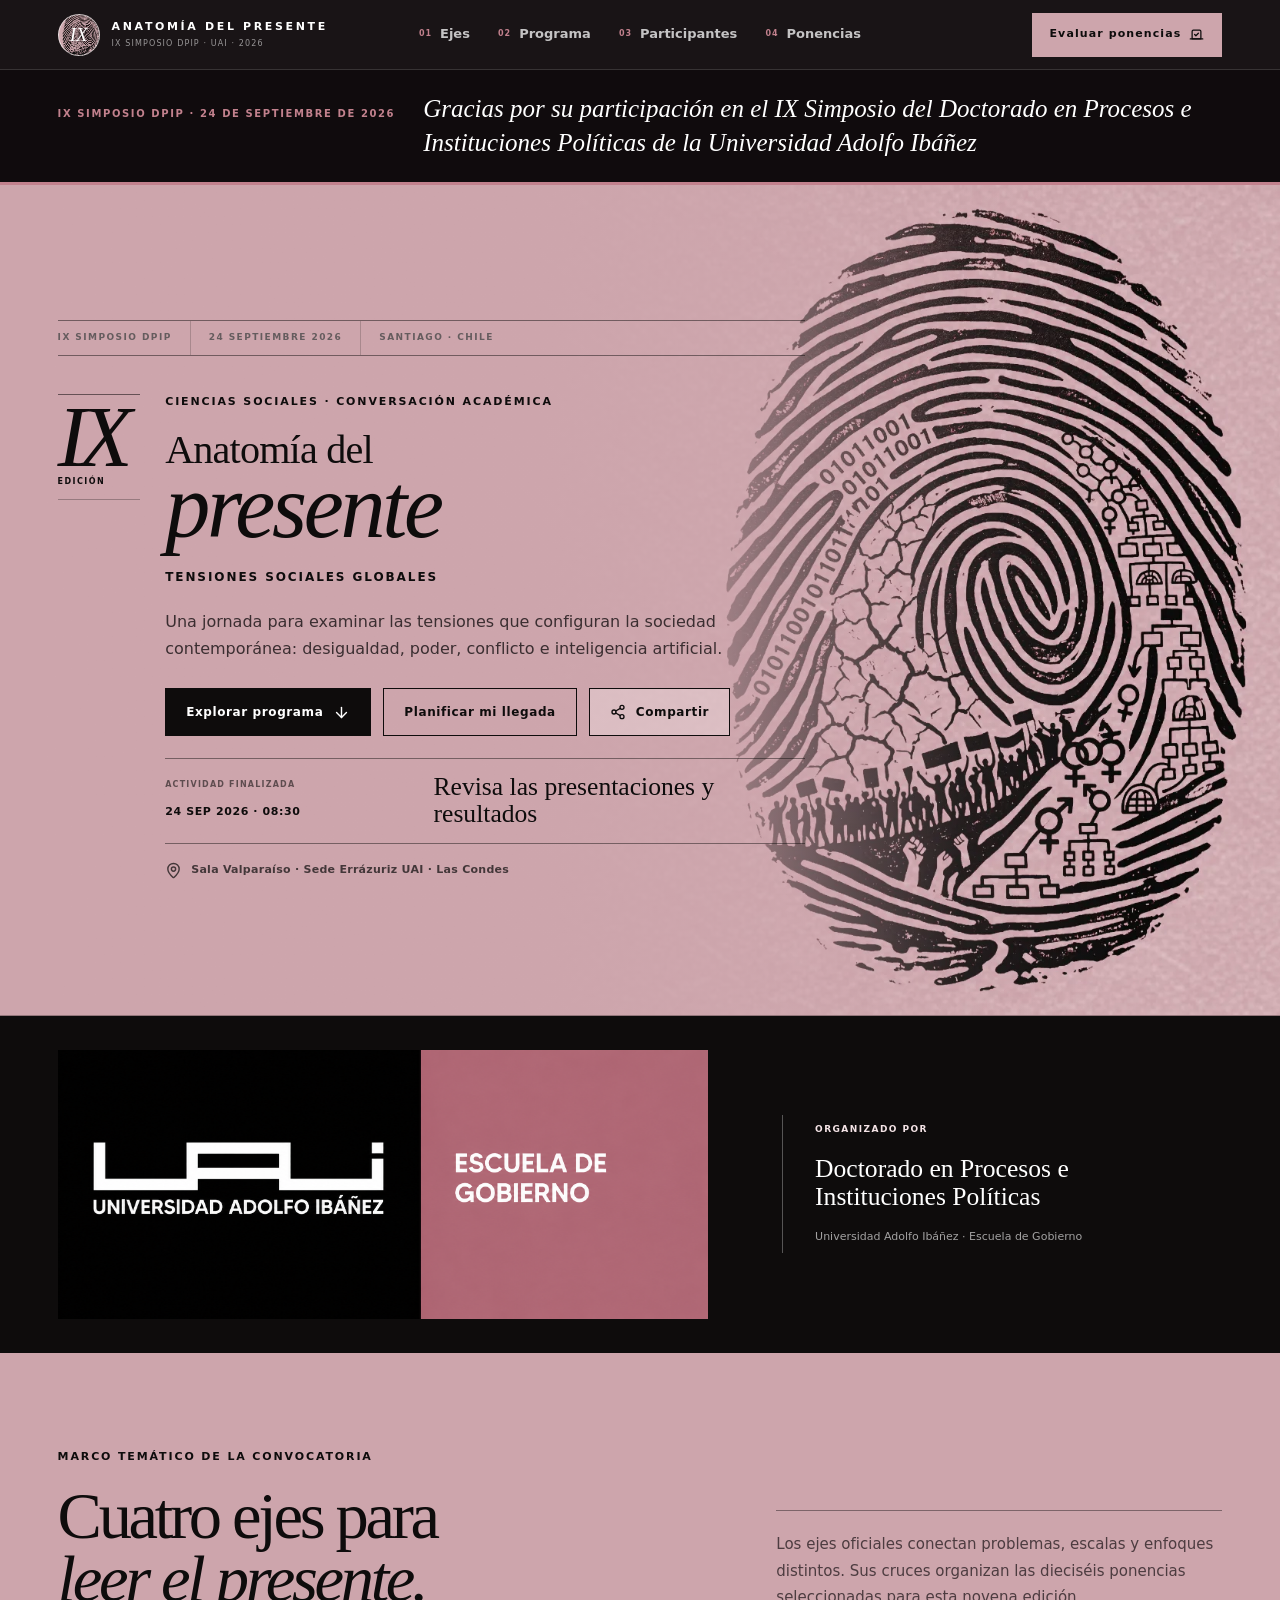
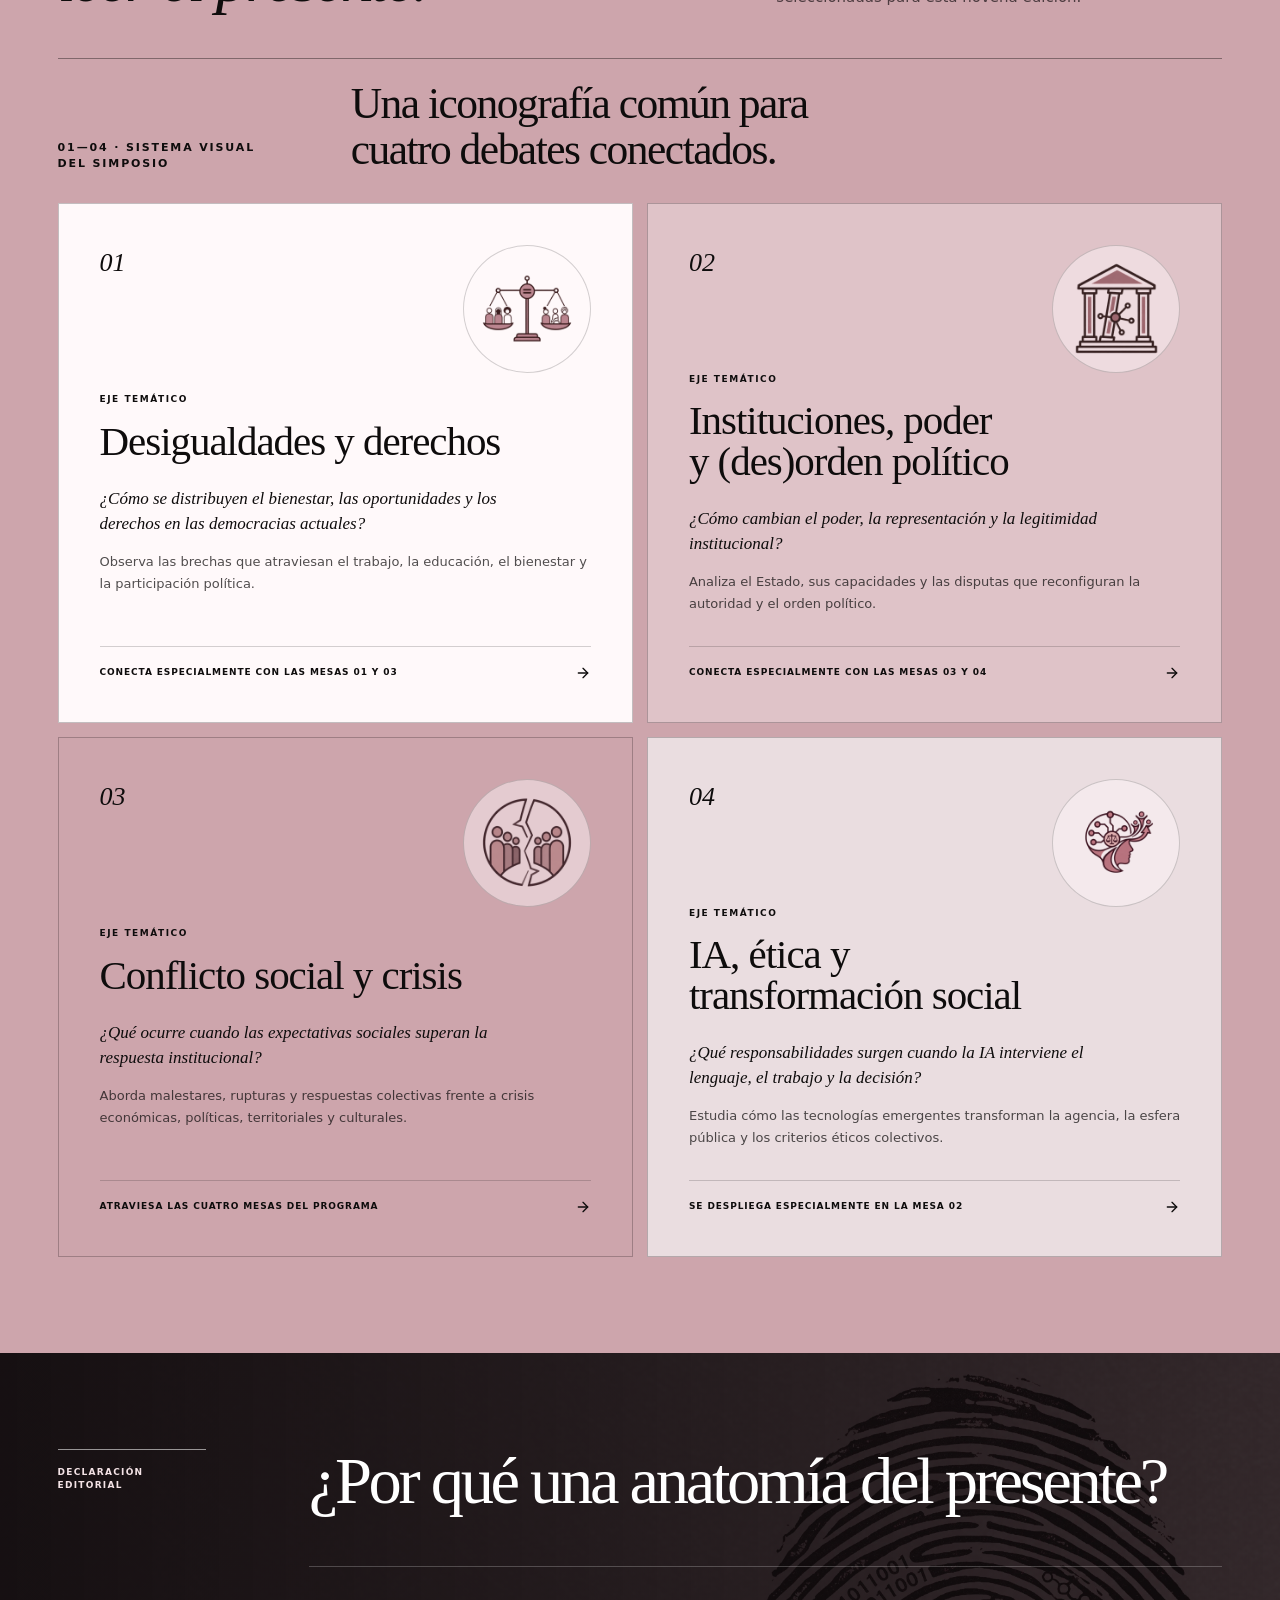
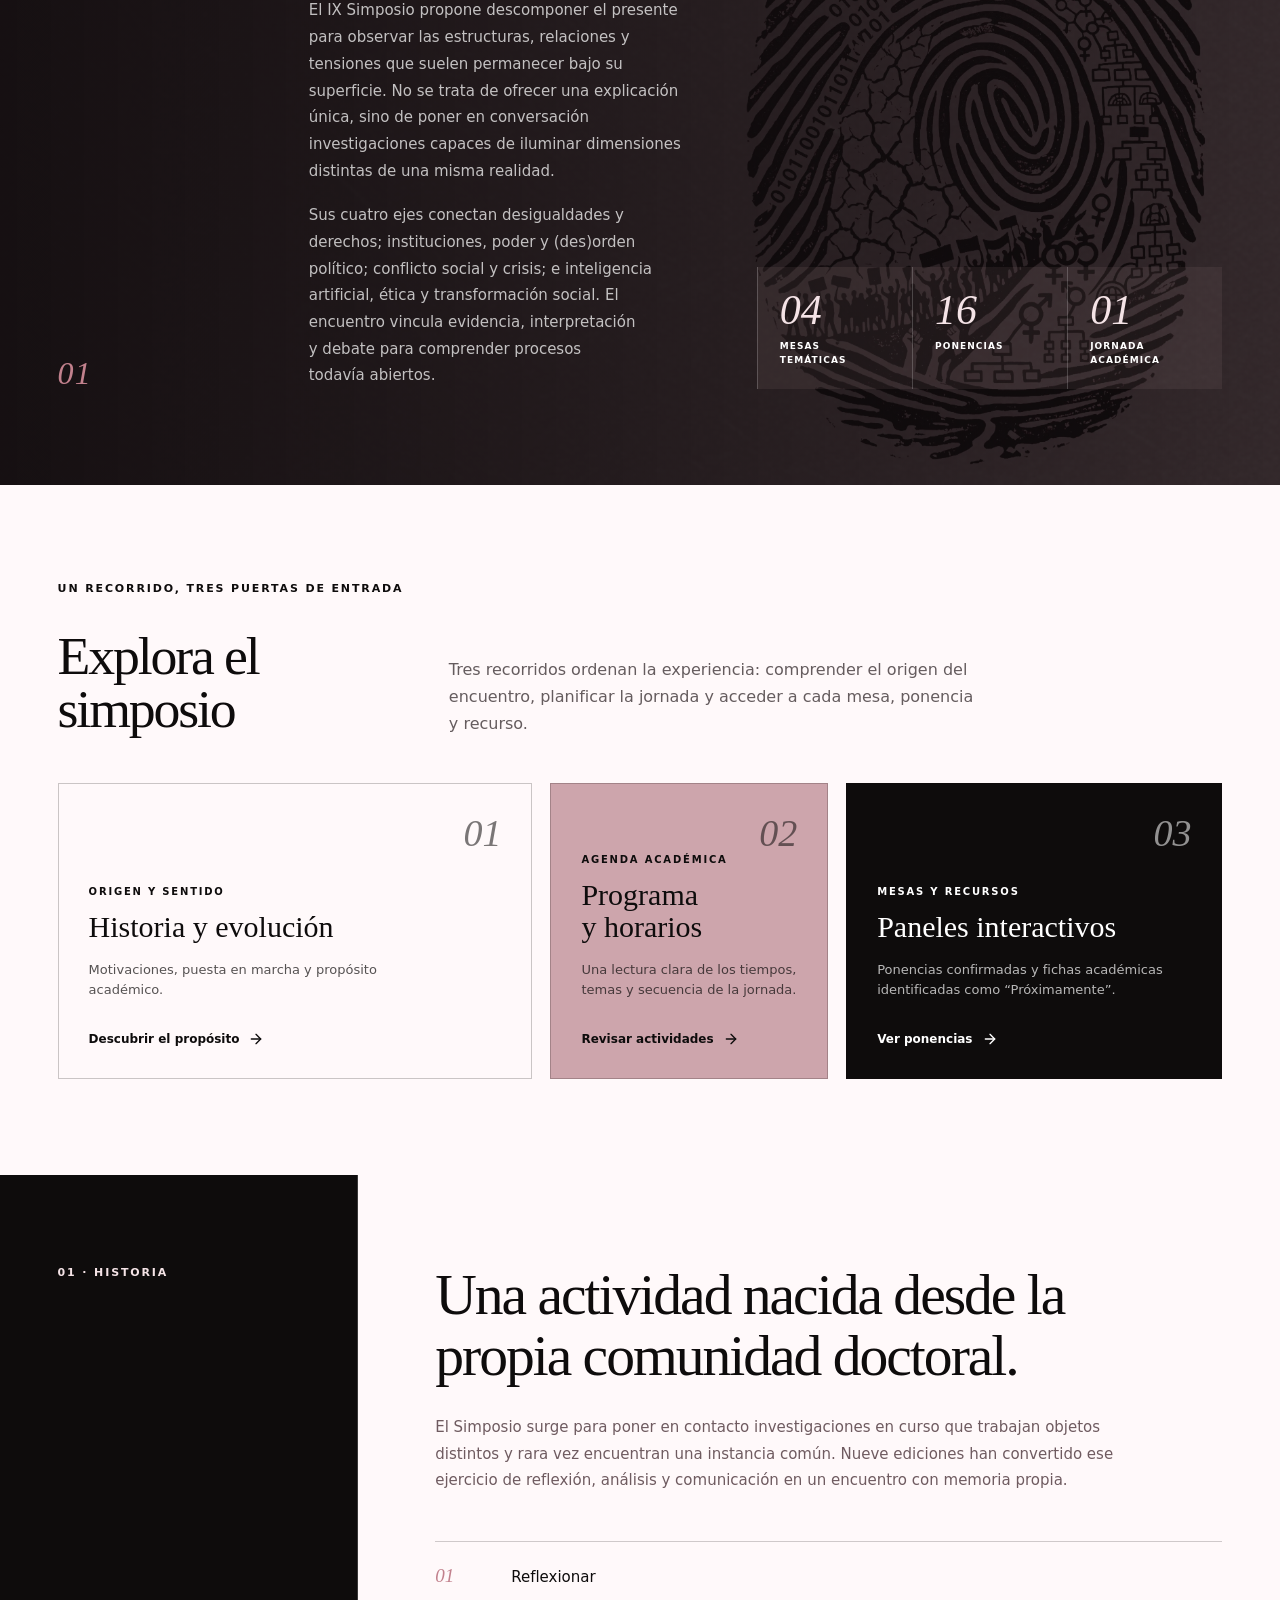
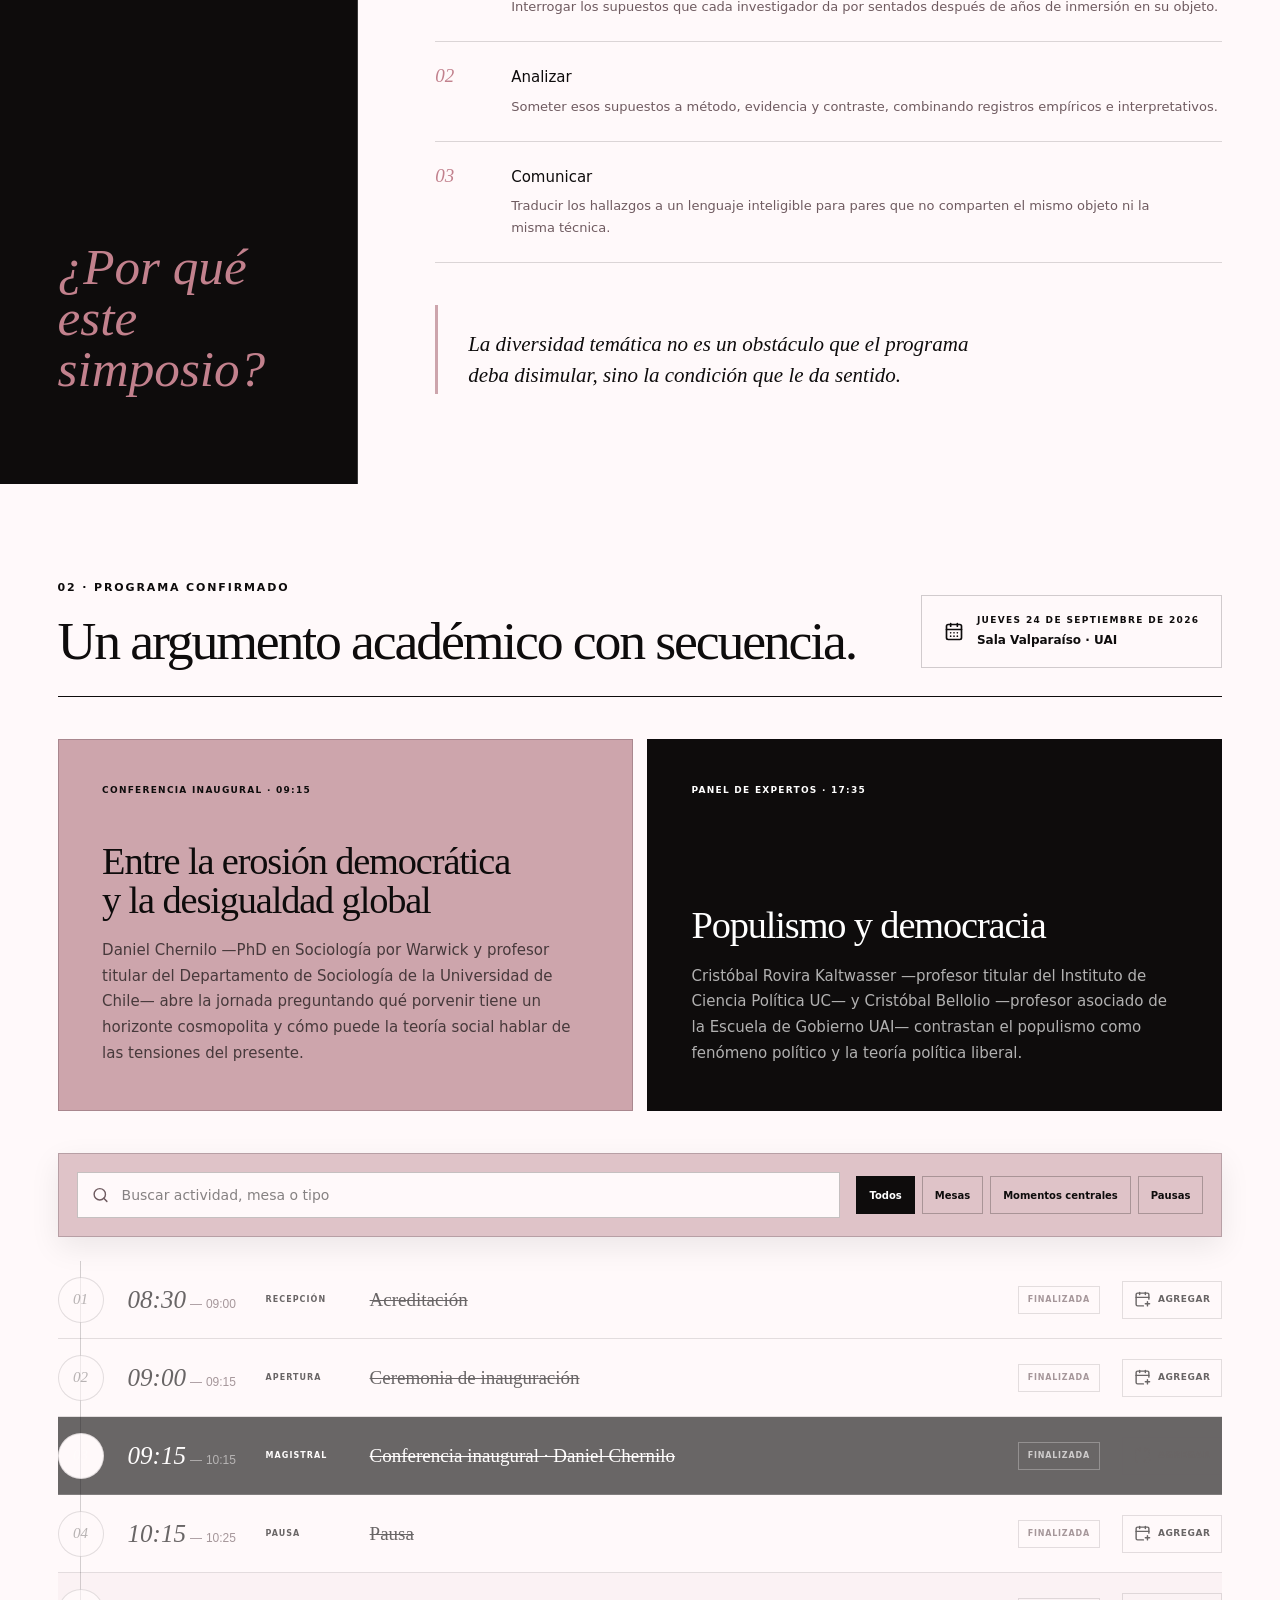
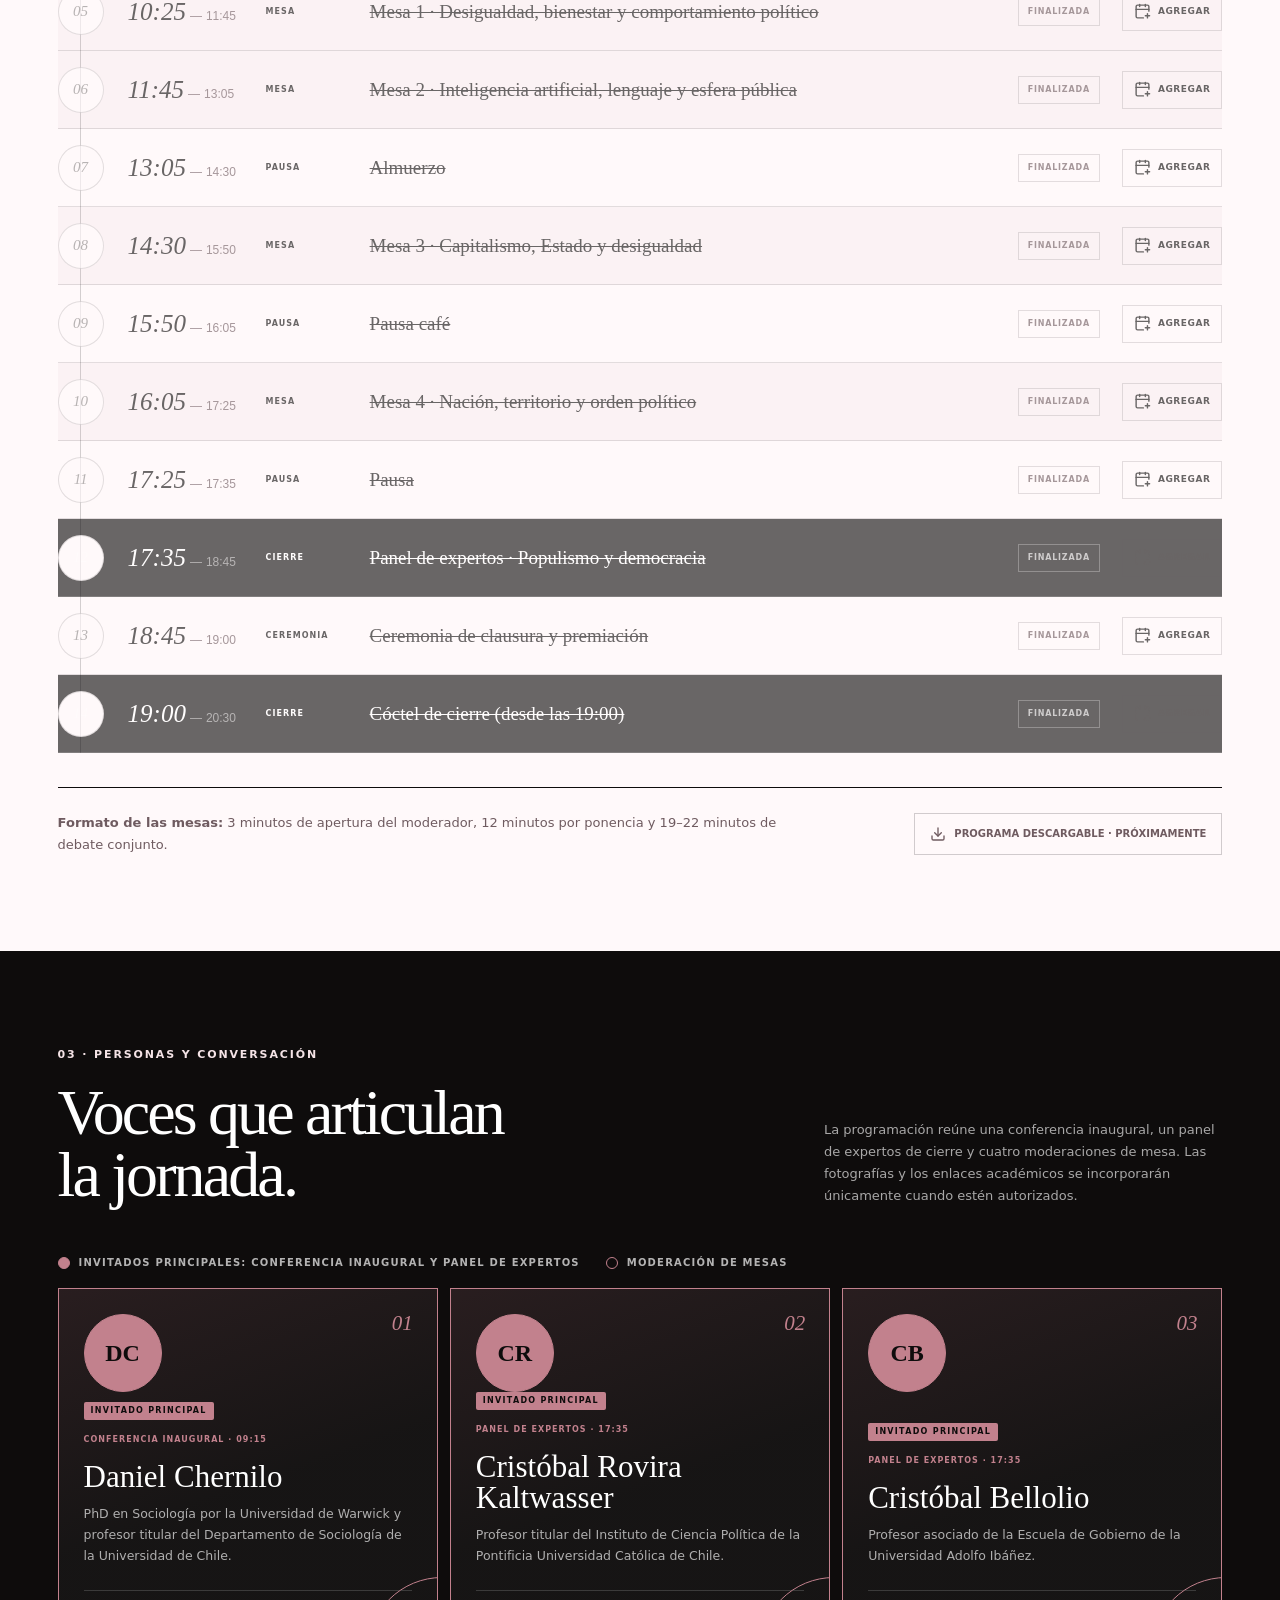
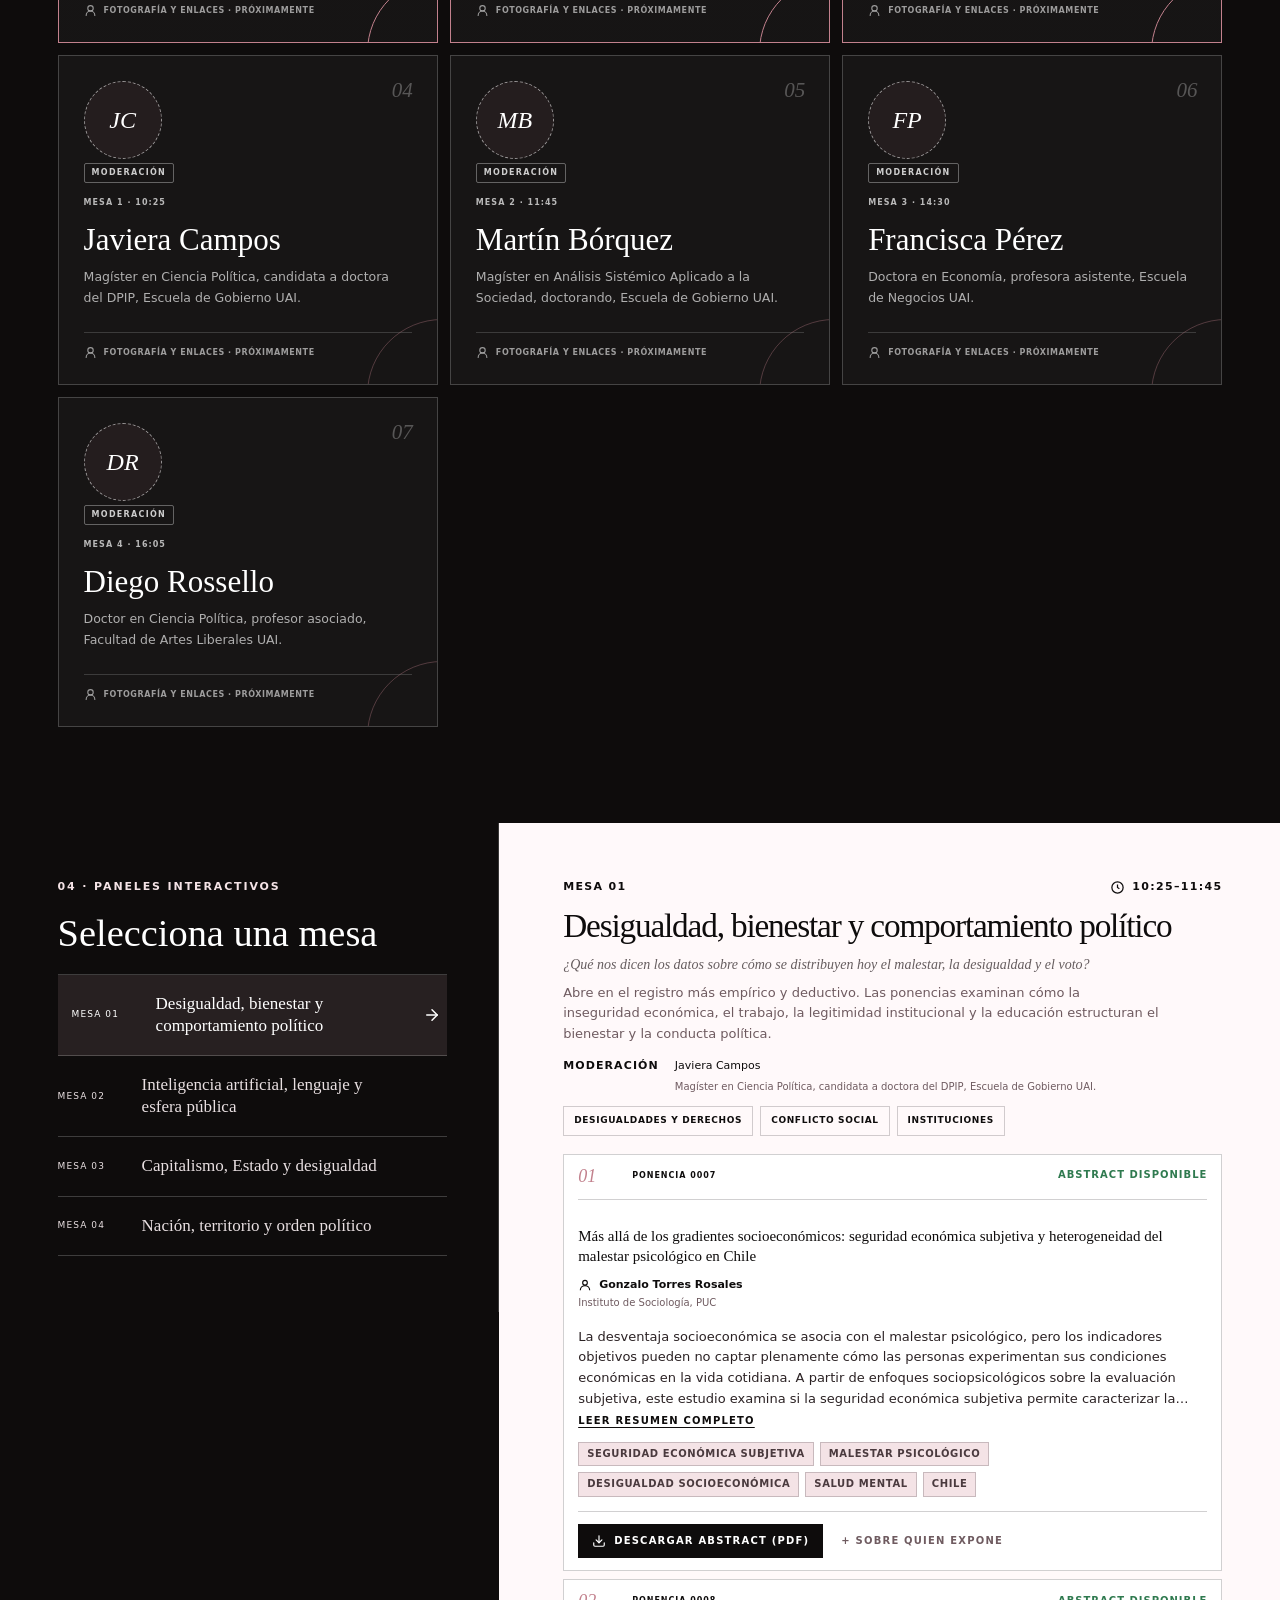
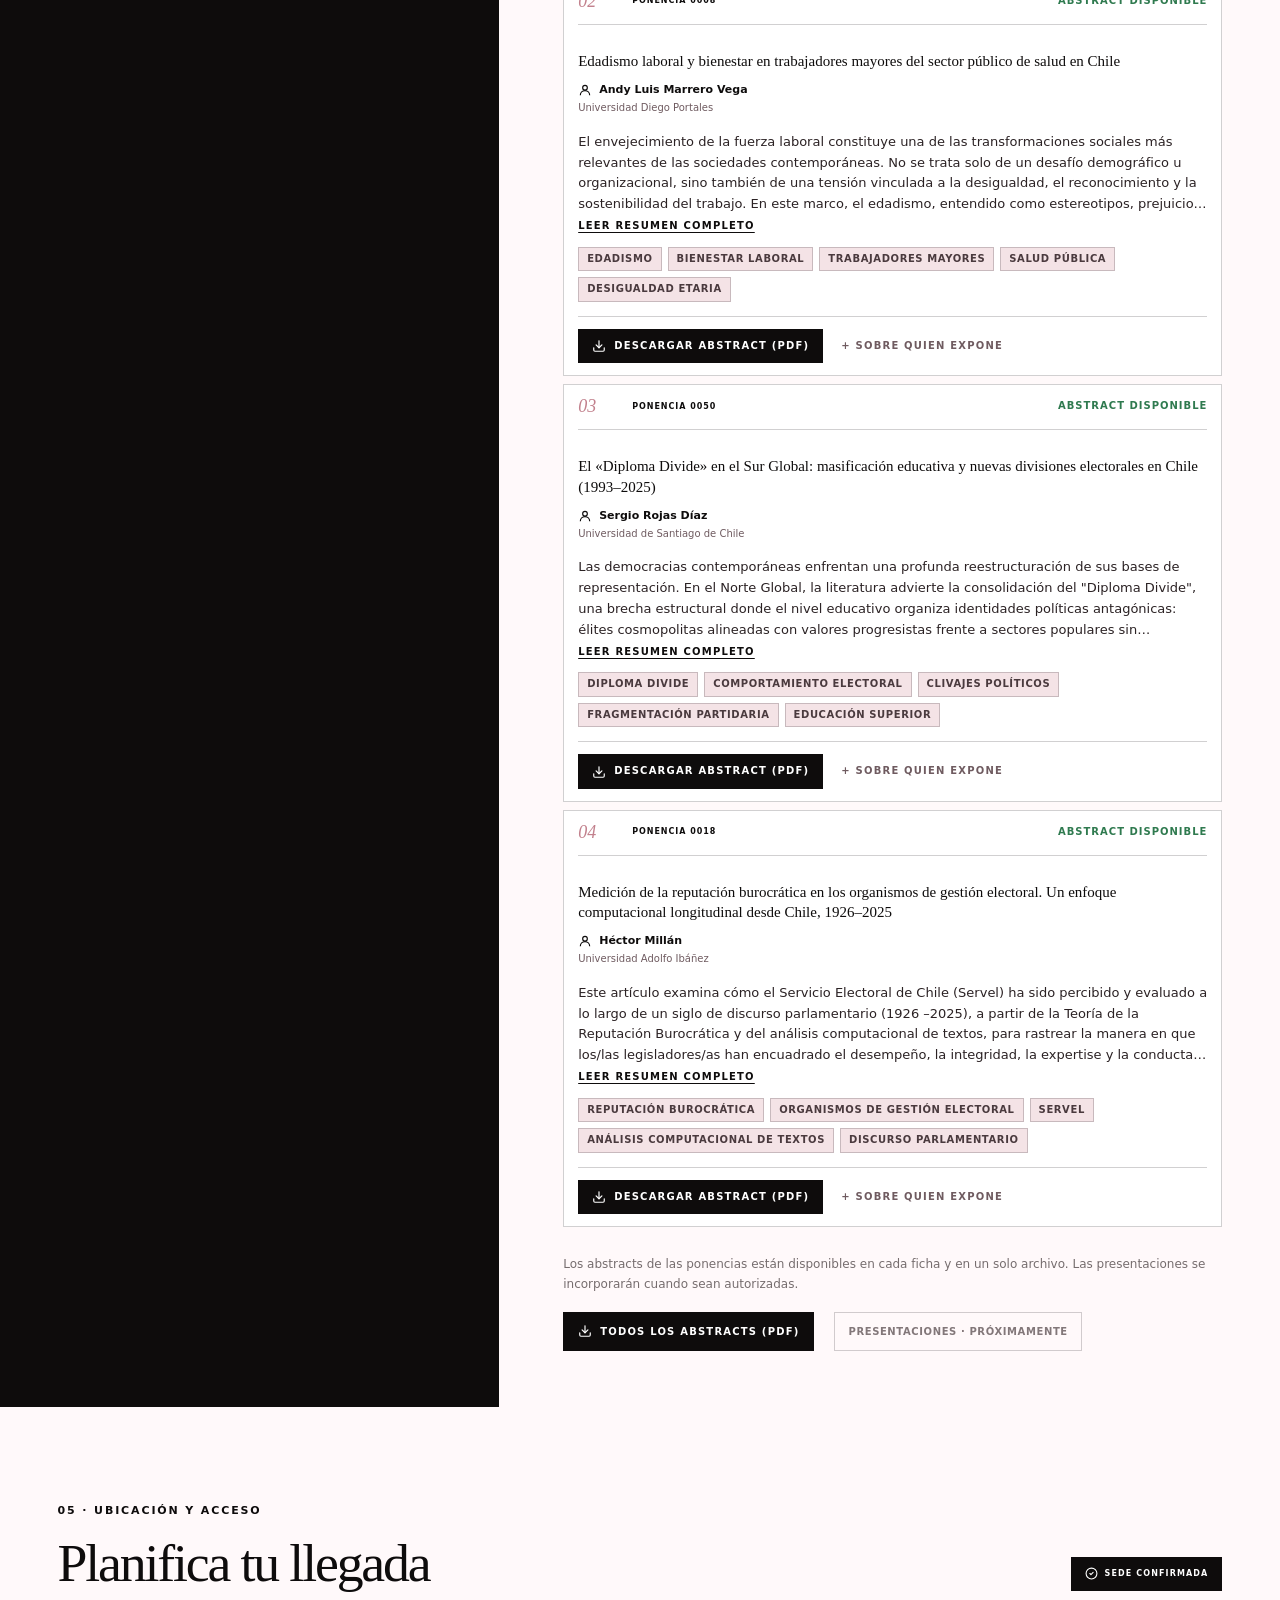
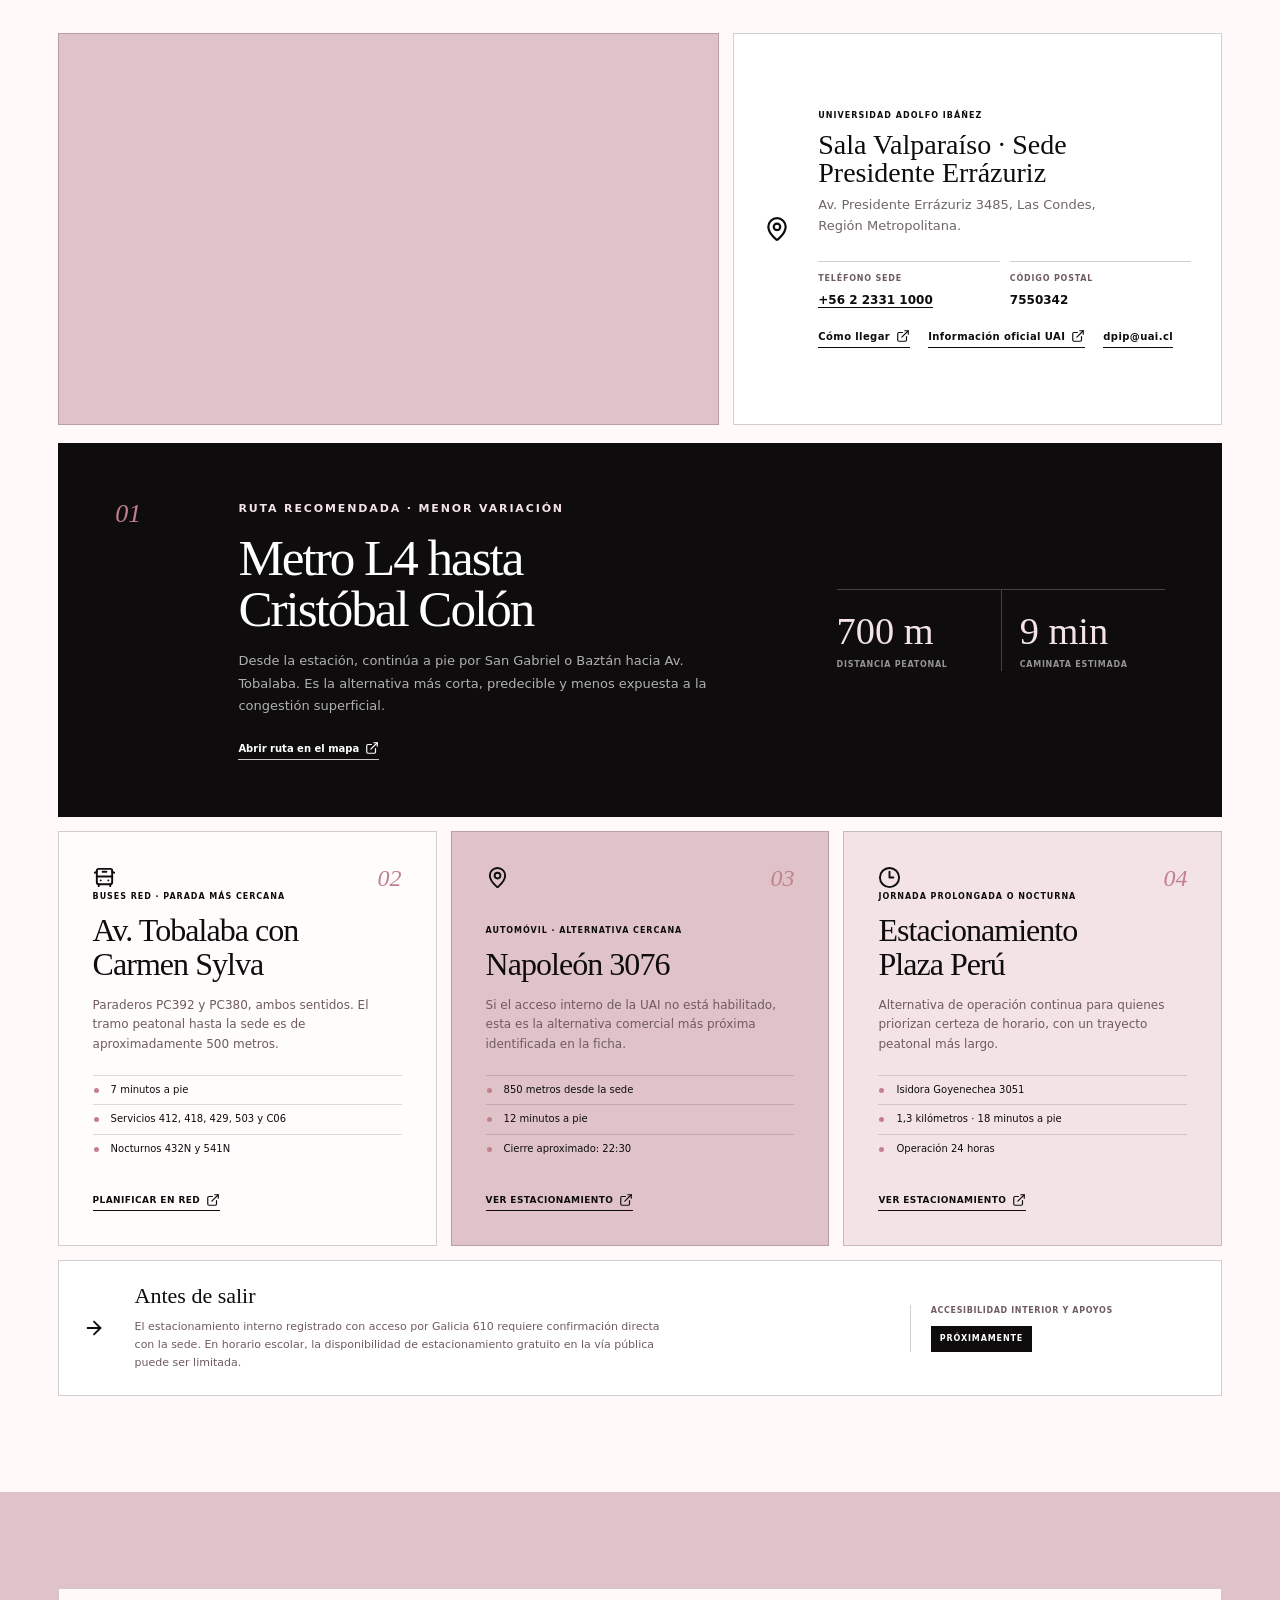
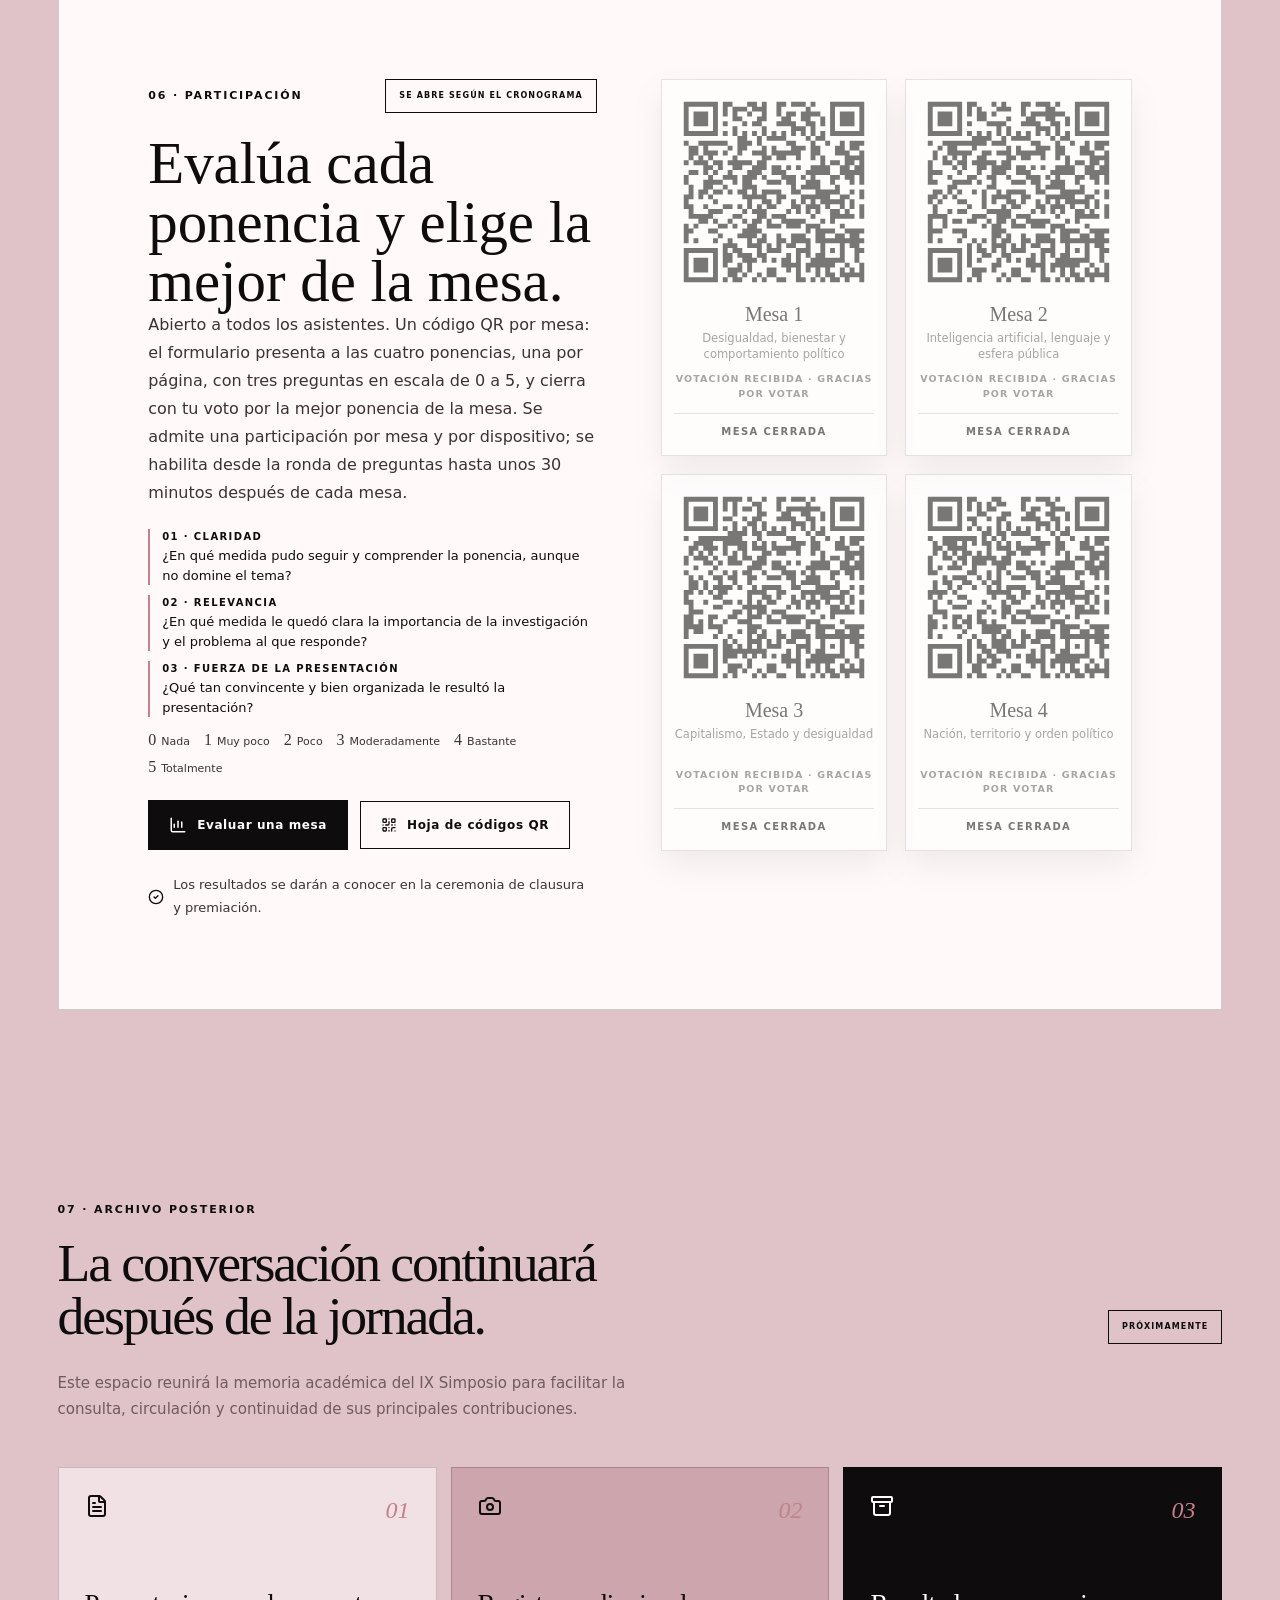
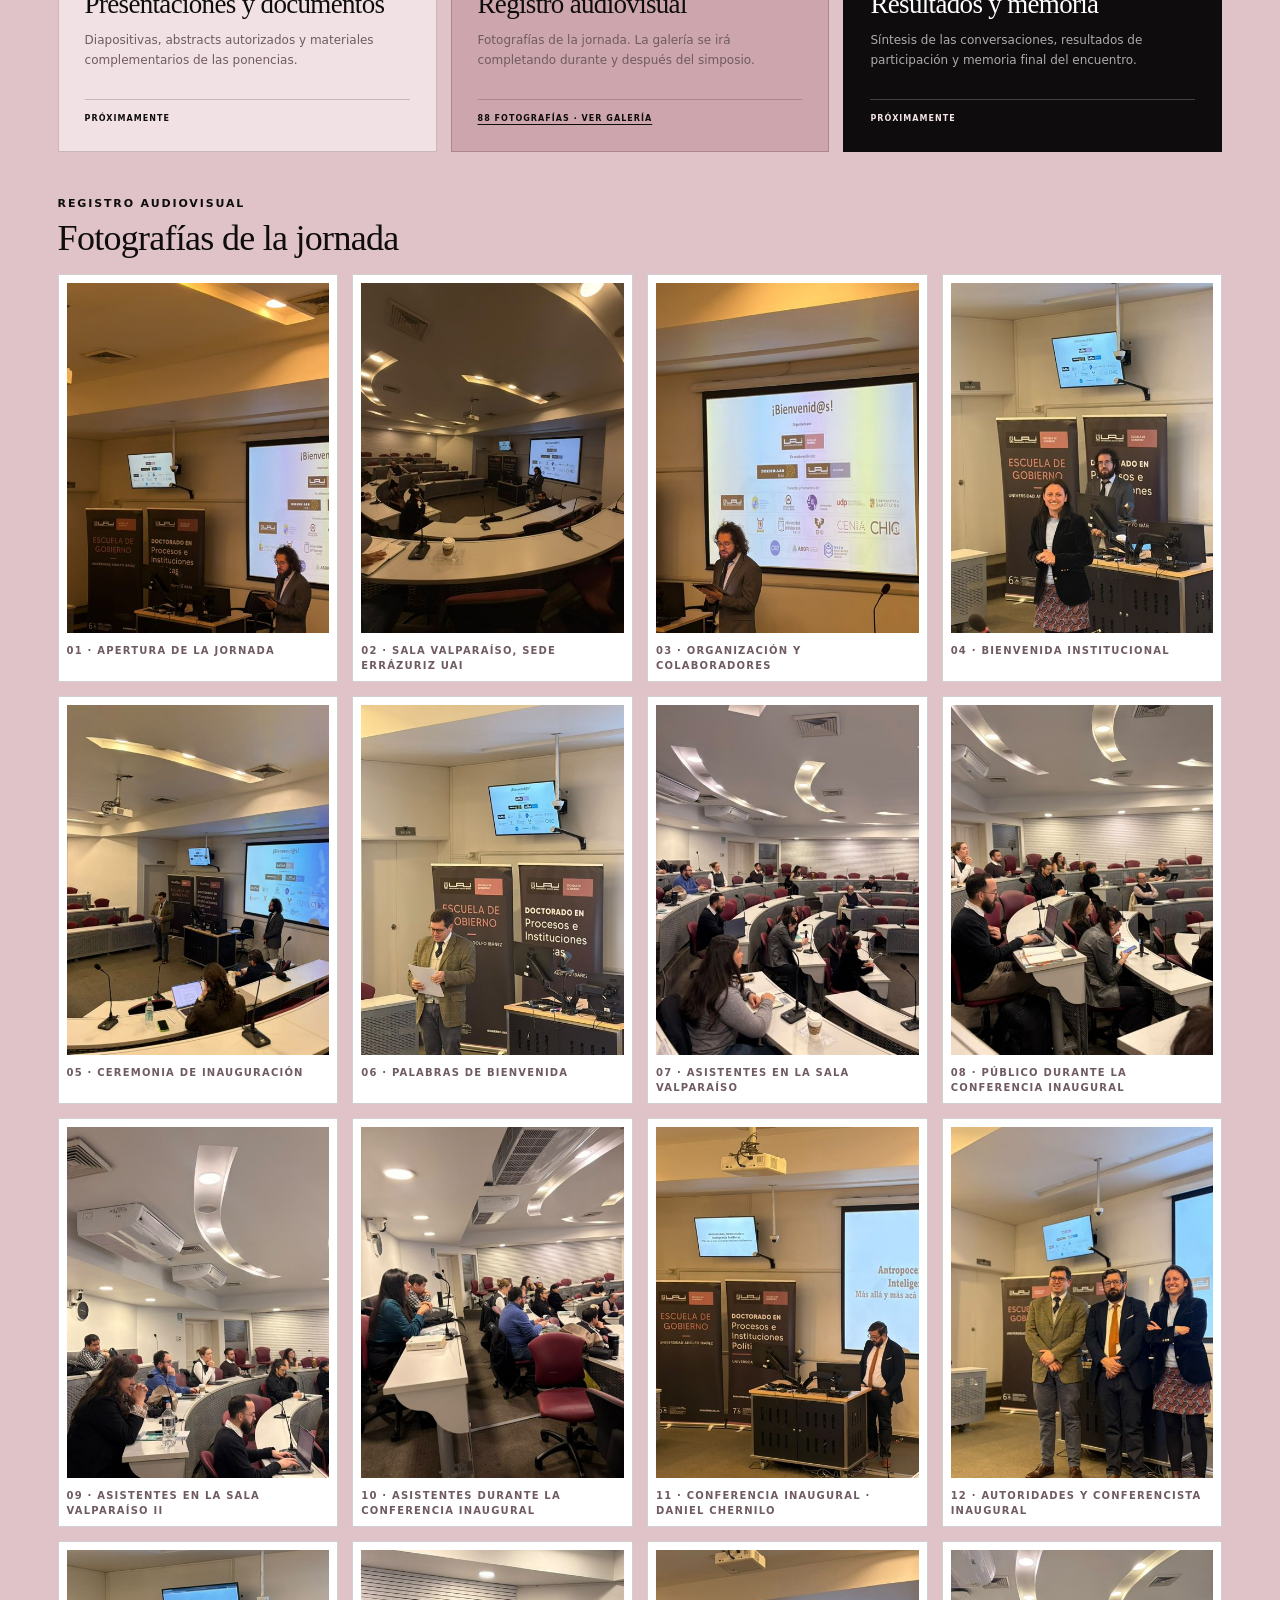
